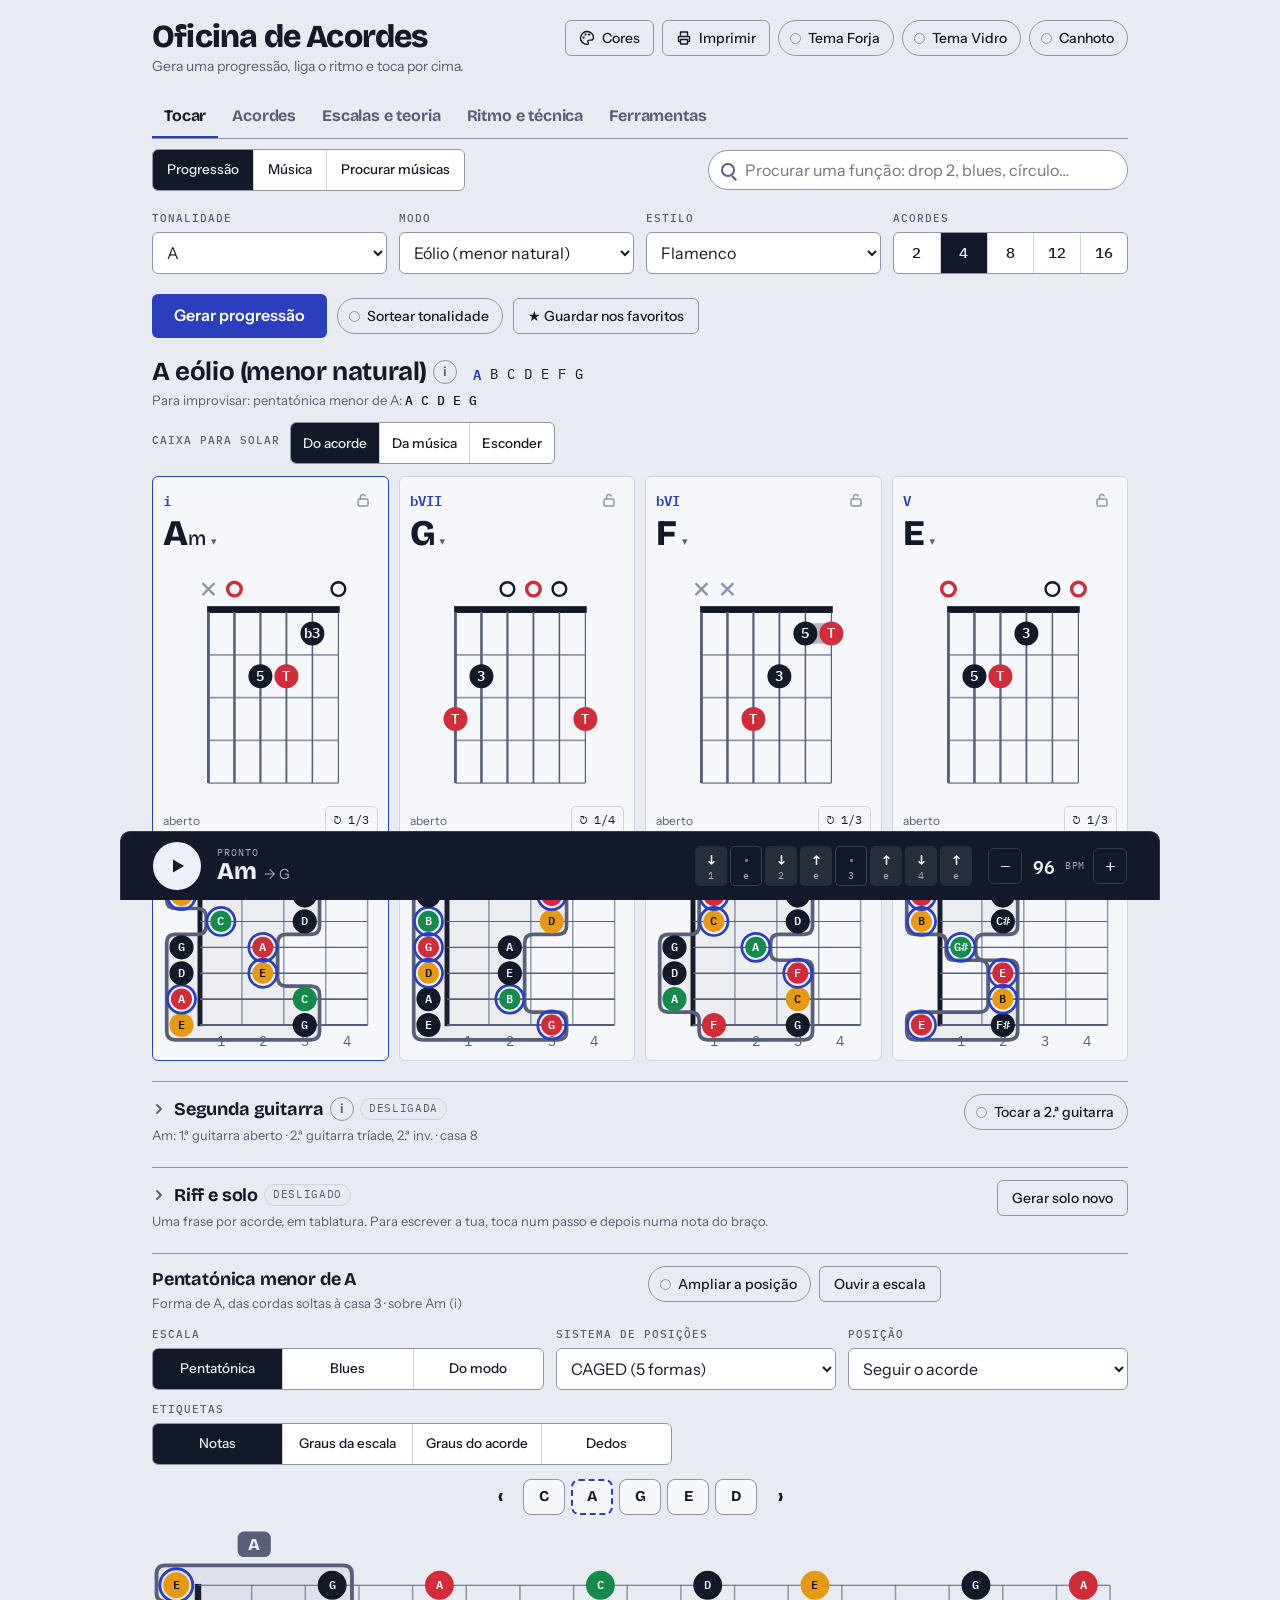
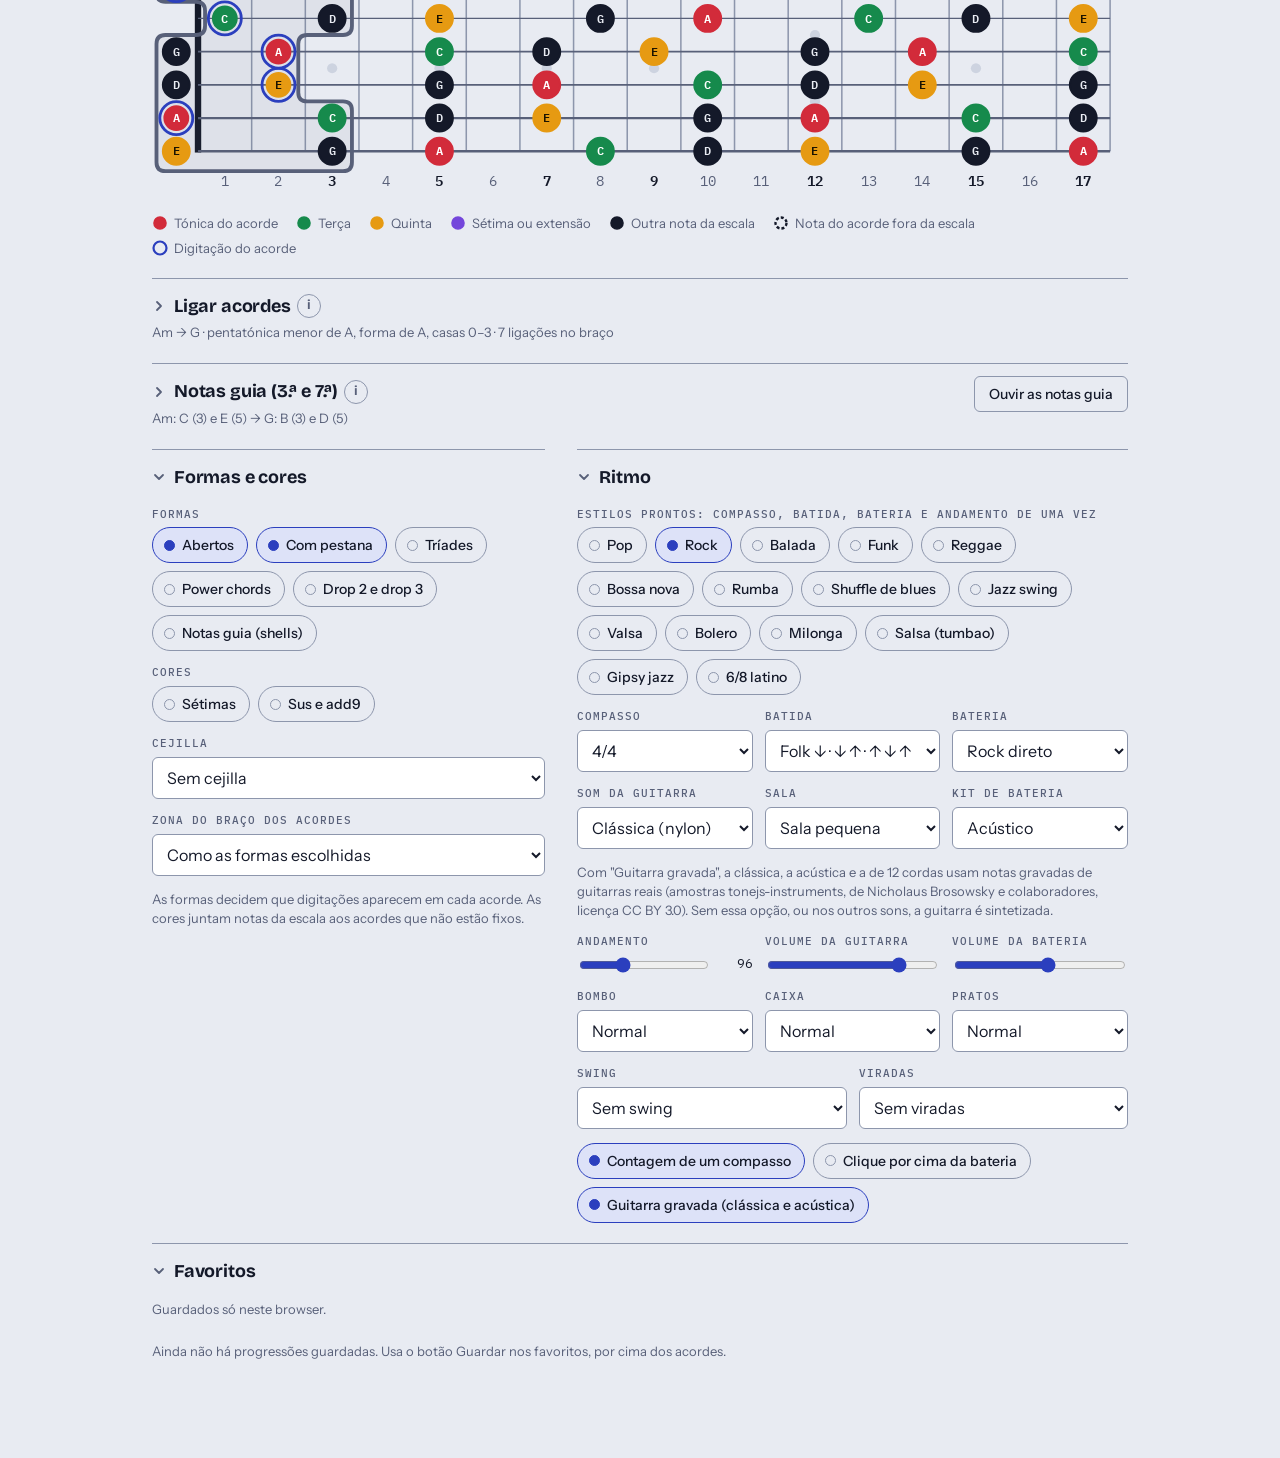
==== web/oficina.html @ 46e9a5d0 "Oficina de Acordes: projeto Android (WebView) com compilação no GitHub Actions Co-Authored-By: Claud" ====
<!doctype html><html><head><meta charset=utf8><meta name=viewport content="width=device-width,initial-scale=1,viewport-fit=cover"><style>:root{color-scheme:light;box-sizing:border-box;padding-top:env(safe-area-inset-top,0px);padding-bottom:env(safe-area-inset-bottom,0px)}html{scroll-padding-top:env(safe-area-inset-top,0px)}body{margin:0;padding:0;font:14px -apple-system,BlinkMacSystemFont,sans-serif;background:#fff;color:#000}img{max-width:100%}[hidden]:not([hidden=until-found i]){display:none!important}</style></head><body>
<title>Oficina de Acordes</title>
<link rel="stylesheet" href="https://fonts.googleapis.com/css2?family=Bricolage+Grotesque:opsz,wght@12..96,500;12..96,700;12..96,800&family=Instrument+Sans:wght@400;500;600&family=IBM+Plex+Mono:wght@400;500;600&family=Inter:wght@400;500;600;700;800&family=JetBrains+Mono:wght@400;500;700&display=swap">
<style>
[hidden]{display:none!important}
/* Layout: one working column. Settings row, the chord strip as centrepiece,
   two quiet panels for shapes and rhythm, and a transport bar pinned to the bottom edge. */
:root{
  --bg:#E8EBF2; --surface:#F6F7FB; --raise:#FFFFFF;
  --ink:#141929; --muted:#586079; --line:#CDD3E0; --line-strong:#8D96AC;
  --accent:#2B3FBE; --accent-ink:#FFFFFF; --accent-soft:#DDE2F8;
  --pulse:#C4273A; --pulse-soft:#F9E1E3; --pulse-ink:#FFFFFF;
  /* Notas por função no acorde (tónica, terça, quinta, sétima) e contornos das formas da escala. */
  --deg1:#D22B3A; --deg1-ink:#FFFFFF; --deg3:#168A4C; --deg3-ink:#FFFFFF; --deg5:#E69A12; --deg5-ink:#1B1300; --deg7:#7446DB; --deg7-ink:#FFFFFF;
  --z1:#7B2FF7; --z2:#0062FF; --z3:#00A36C; --z4:#FF6A00; --z5:#D4006E;
  --bar:#141929; --bar-ink:#EEF0F7; --bar-muted:#A3ABC2; --bar-line:#343B55;
  --bar-pulse:#F05567; --bar-pulse-ink:#14121A;
  --f-display:'Bricolage Grotesque','Avenir Next Condensed','Segoe UI',sans-serif;
  --f-body:'Instrument Sans','Segoe UI',system-ui,sans-serif;
  --f-mono:'IBM Plex Mono',ui-monospace,'SFMono-Regular',Menlo,monospace;
  --gutter:clamp(16px,4vw,32px);
}
@media (prefers-color-scheme: dark){
  :root:not([data-theme="light"]){
    --bg:#0E1220; --surface:#161B2B; --raise:#1D2336;
    --ink:#E8EBF5; --muted:#98A1B9; --line:#2A3147; --line-strong:#5A6481;
    --accent:#9AABFF; --accent-ink:#0E1220; --accent-soft:#232B4D;
    --pulse:#FF7080; --pulse-soft:#3A1D27; --pulse-ink:#1A0E12;
    --deg1:#FF6B78; --deg1-ink:#10131F; --deg3:#4FD08A; --deg3-ink:#10131F; --deg5:#FFB84D; --deg5-ink:#10131F; --deg7:#B79CFF; --deg7-ink:#10131F;
    --z1:#B48CFF; --z2:#6EA8FF; --z3:#3FD69A; --z4:#FF9A4D; --z5:#FF6FB5;
    --bar:#1D2336; --bar-ink:#EEF0F7; --bar-muted:#A3ABC2; --bar-line:#39415E;
    --bar-pulse:#F05567; --bar-pulse-ink:#14121A;
    color-scheme:dark;
  }
}
:root[data-theme="dark"]{
  --bg:#0E1220; --surface:#161B2B; --raise:#1D2336;
  --ink:#E8EBF5; --muted:#98A1B9; --line:#2A3147; --line-strong:#5A6481;
  --accent:#9AABFF; --accent-ink:#0E1220; --accent-soft:#232B4D;
  --pulse:#FF7080; --pulse-soft:#3A1D27; --pulse-ink:#1A0E12;
    --deg1:#FF6B78; --deg1-ink:#10131F; --deg3:#4FD08A; --deg3-ink:#10131F; --deg5:#FFB84D; --deg5-ink:#10131F; --deg7:#B79CFF; --deg7-ink:#10131F;
    --z1:#B48CFF; --z2:#6EA8FF; --z3:#3FD69A; --z4:#FF9A4D; --z5:#FF6FB5;
  --bar:#1D2336; --bar-ink:#EEF0F7; --bar-muted:#A3ABC2; --bar-line:#39415E;
  --bar-pulse:#F05567; --bar-pulse-ink:#14121A;
  color-scheme:dark;
}
*{box-sizing:border-box}
body{background:var(--bg);color:var(--ink);font-family:var(--f-body);font-size:15px;line-height:1.45}
button,select,input{font:inherit;color:inherit}
button{cursor:pointer}
:focus-visible{outline:2px solid var(--accent);outline-offset:2px}
h1,h2,h3,p{margin:0}

.app{max-width:1040px;margin-inline:auto;padding-inline:var(--gutter);padding-block:20px 0;display:flex;flex-direction:column;gap:20px}

.top{display:flex;justify-content:space-between;align-items:flex-start;gap:12px}
.top h1{font-family:var(--f-display);font-weight:800;font-size:clamp(24px,5vw,32px);letter-spacing:-0.025em;line-height:1.05;text-wrap:balance}
.tag{color:var(--muted);font-size:14px;margin-top:2px}

.lbl,.field label{display:block;font-family:var(--f-mono);font-size:11px;font-weight:500;letter-spacing:.09em;text-transform:uppercase;color:var(--muted);margin-bottom:5px}
.field{min-width:0}
.field select{width:100%;height:42px;padding:0 10px;font-size:16px;background:var(--raise);border:1px solid var(--line-strong);border-radius:6px}

.settings{display:grid;grid-template-columns:repeat(2,minmax(0,1fr));gap:12px}
@media (min-width:720px){.settings{grid-template-columns:repeat(4,minmax(0,1fr))}}

.seg{display:flex;height:42px;border:1px solid var(--line-strong);border-radius:6px;overflow:hidden;background:var(--raise)}
.seg button{flex:1;min-width:0;border:0;border-left:1px solid var(--line);background:transparent;font-family:var(--f-mono);font-weight:500;font-size:15px}
.seg button:first-child{border-left:0}
.seg button[aria-pressed="true"]{background:var(--ink);color:var(--bg)}
.seg button:disabled{opacity:.35;cursor:default}

.chip{display:inline-flex;align-items:center;gap:7px;height:36px;padding:0 13px 0 11px;border:1px solid var(--line-strong);border-radius:999px;background:transparent;font-size:14px;font-weight:500;white-space:nowrap}
.chip::before{content:"";width:9px;height:9px;border-radius:50%;border:1.5px solid var(--line-strong);flex:none}
.chip[aria-pressed="true"]{background:var(--accent-soft);border-color:var(--accent)}
.chip[aria-pressed="true"]::before{background:var(--accent);border-color:var(--accent)}
.chips{display:flex;flex-wrap:wrap;gap:8px}

.actions{display:flex;flex-wrap:wrap;gap:10px;align-items:center}
.primary{height:46px;padding:0 22px;border:0;border-radius:6px;background:var(--accent);color:var(--accent-ink);font-weight:600;font-size:16px}
.primary:active{transform:translateY(1px)}

.stage{display:flex;flex-direction:column;gap:12px}
.keyline{display:flex;flex-wrap:wrap;align-items:baseline;gap:4px 16px}
.keyline h2{font-family:var(--f-display);font-weight:700;font-size:clamp(20px,4vw,26px);letter-spacing:-0.015em;line-height:1.1}
.notes{font-family:var(--f-mono);font-size:14px;display:flex;gap:9px;flex-wrap:wrap}
.notes .ton{color:var(--accent);font-weight:600}
.pent{font-size:13px;color:var(--muted);flex-basis:100%}
.pent b{font-family:var(--f-mono);font-weight:500;color:var(--ink)}

.strip{display:grid;grid-template-columns:repeat(2,minmax(0,1fr));gap:10px}
@media (min-width:700px){
  .strip{grid-template-columns:repeat(4,minmax(0,1fr))}
  .strip[data-n="2"]{grid-template-columns:repeat(2,minmax(0,250px))}
}
.chord{background:var(--surface);border:1px solid var(--line);border-radius:6px;padding:9px 10px 8px;display:flex;flex-direction:column;gap:2px;min-width:0}
.chord.on{border-color:var(--pulse);background:var(--pulse-soft);box-shadow:0 0 0 1px var(--pulse)}
.chord .row{display:flex;justify-content:space-between;align-items:center;gap:6px;min-height:28px}
.rn{font-family:var(--f-mono);font-size:13px;color:var(--muted)}
.iconbtn{width:30px;height:28px;display:grid;place-items:center;border:0;border-radius:5px;background:transparent;color:var(--line-strong);padding:0}
.iconbtn svg{width:16px;height:16px}
.iconbtn[aria-pressed="true"]{color:var(--accent);background:var(--accent-soft)}
.namewrap{position:relative;align-self:flex-start;display:inline-flex;align-items:baseline;gap:5px;border-radius:5px;max-width:100%}
.namewrap:focus-within{outline:2px solid var(--accent);outline-offset:3px}
.name{font-family:var(--f-display);font-weight:800;font-size:clamp(28px,7vw,36px);line-height:1;letter-spacing:-0.03em}
.name .sfx{font-size:.56em;font-weight:500;letter-spacing:0;margin-left:1px}
.caret{font-size:11px;color:var(--muted)}
.namewrap select{position:absolute;inset:0;width:100%;height:100%;opacity:0;font-size:16px;cursor:pointer}
.dgbtn{border:0;background:transparent;padding:0;display:block;width:100%;max-width:170px;margin-inline:auto;border-radius:6px}
.dg{display:block;width:100%;height:auto}
.g2strip .chord{padding:7px 8px 6px}
.g2strip .g2name{font-family:var(--f-display);font-weight:800;font-size:22px;line-height:1;letter-spacing:-0.02em}
.g2strip .g2name small{font-size:.6em;font-weight:500;margin-left:1px}
.g2strip .chord.sel{border-color:var(--accent)}
.g2strip .dgbtn{max-width:130px}
.dg-fret{stroke:var(--line-strong);stroke-width:1}
.dg-str{stroke:var(--muted)}
.dg-nut{fill:var(--ink)}
.dg-bar{fill:var(--ink);opacity:.28}
.dg-dot{fill:var(--ink)}
.dg-dot.root{fill:var(--deg1)}
.dg-lab{fill:var(--surface);font-family:var(--f-mono);font-size:8px;font-weight:600;text-anchor:middle}
.dg-lab.root{fill:var(--deg1-ink)}
.dg-pos{fill:var(--muted);font-family:var(--f-mono);font-size:10px;text-anchor:middle}
.dg-open{fill:none;stroke:var(--ink);stroke-width:1.4}
.dg-open.root{stroke:var(--deg1);stroke-width:2}
.dg-mute{stroke:var(--line-strong);stroke-width:1.4;fill:none}
.vlabel{font-size:12px;color:var(--muted);min-width:0;line-height:1.25}
.cycle{flex:none;height:28px;padding:0 8px;border:1px solid var(--line);border-radius:5px;background:transparent;font-family:var(--f-mono);font-size:12px;font-variant-numeric:tabular-nums}
.cycle:disabled{opacity:.4;cursor:default}
.hint{font-size:13px;color:var(--muted);max-width:65ch}
.chord.sel{border-color:var(--accent)}
.chord.sel.on{border-color:var(--pulse)}

.board{border-top:1px solid var(--line-strong);padding-top:12px;display:flex;flex-direction:column;gap:14px;min-width:0}
.boardhead{display:flex;flex-wrap:wrap;justify-content:space-between;align-items:flex-start;gap:10px 16px}
.boardhead > div{min-width:0;flex:1 1 240px}
.board h3{font-family:var(--f-display);font-weight:700;font-size:18px;letter-spacing:-0.01em;text-wrap:balance}
.board .note{font-size:13px;color:var(--muted);margin-top:2px}
.ghost{height:38px;padding:0 14px;border:1px solid var(--line-strong);border-radius:6px;background:transparent;font-weight:500;font-size:14px;white-space:nowrap}
.boardctl{display:grid;grid-template-columns:repeat(2,minmax(0,1fr));gap:12px}
.boardctl .wide{grid-column:1 / -1}
.boardctl .full{grid-column:1 / -1}
.boardctl .full .seg{max-width:520px}
@media (min-width:720px){.boardctl{grid-template-columns:minmax(0,1.4fr) minmax(0,1fr) minmax(0,1fr)}.boardctl .wide{grid-column:auto}}
.seg.txt button{font-family:var(--f-body);font-size:13.5px;padding:0 4px;line-height:1.15}
.fb:not(.all) .fb-t{font-size:10px}
.fbwrap{overflow-x:auto;min-width:0}
.fb{display:block;width:100%;height:auto;max-width:640px}
.fb.all{min-width:640px;max-width:860px}
.fb-fret{stroke:var(--line-strong);stroke-width:1.2}
.fb-nut{fill:var(--ink)}
.fb-str{stroke:var(--muted)}
.fb-inlay{fill:var(--line)}
.fb-num{fill:var(--muted);font-family:var(--f-mono);font-size:11px;text-anchor:middle}
.fb-num.mk{fill:var(--ink);font-weight:600}
.fb-n{stroke-width:1.6}
.fb-sc{fill:var(--ink);stroke:var(--ink)}
.fb-root{fill:var(--deg1);stroke:var(--deg1)}
.fb-third{fill:var(--deg3);stroke:var(--deg3)}
.fb-fifth{fill:var(--deg5);stroke:var(--deg5)}
.fb-sev{fill:var(--deg7);stroke:var(--deg7)}
.fb-n.out{fill:var(--bg);stroke-width:2.4;stroke-dasharray:3 2}
.fb-ring{fill:none;stroke:var(--accent);stroke-width:2.2}
.fb-dim{fill:var(--line-strong)}
.fb-t{font-family:var(--f-mono);font-size:9px;font-weight:600;text-anchor:middle;fill:var(--bg)}
.fb-t.on-root{fill:var(--deg1-ink)}
.fb-t.on-third{fill:var(--deg3-ink)}
.fb-t.on-fifth{fill:var(--deg5-ink)}
.fb-t.on-sev{fill:var(--deg7-ink)}
.fb-t.on-out{fill:var(--ink)}
.fb.fit{min-width:0}
.fb.fit .fb-t{font-size:9.5px}
.fb-ring2{fill:none;stroke-width:3.6;stroke-linecap:butt}
.fb-cont{color:var(--z1);stroke:currentColor;stroke-width:3;stroke-linejoin:round;fill:color-mix(in srgb,currentColor 7%,transparent);pointer-events:none}
.fb-zl{color:var(--z1);cursor:pointer}
.fb-zl rect{fill:currentColor}
.fb-zl text{font-family:var(--f-display);font-size:13px;font-weight:800;text-anchor:middle;fill:var(--bg)}
.fb-cont.z2,.fb-zl.z2{color:var(--z2)}
.fb-cont.z3,.fb-zl.z3{color:var(--z3)}
.fb-cont.z4,.fb-zl.z4{color:var(--z4)}
.fb-cont.z5,.fb-zl.z5{color:var(--z5)}
.narrow{display:none}
@media (max-width:600px){.narrow{display:block}}
.fb g.now .fb-n{stroke:var(--pulse);stroke-width:4}
.fb g.now .fb-dim{fill:var(--pulse)}
#arp-neck g[data-k],#arp-tab .tab-col{cursor:pointer}
.legend{list-style:none;margin:0;padding:0;display:flex;flex-wrap:wrap;gap:6px 18px;font-size:13px;color:var(--muted)}
.legend li{display:flex;align-items:center;gap:6px}
.legend svg{width:16px;height:16px;flex:none}

.view{display:flex;flex-direction:column;gap:20px;min-width:0}
.view.train{padding-bottom:32px}
.tabs{max-width:440px}
.trainhead h2{font-family:var(--f-display);font-weight:700;font-size:clamp(20px,4vw,26px);letter-spacing:-0.015em;line-height:1.1;text-wrap:balance}
.trainhead .note{font-size:13px;color:var(--muted);margin-top:3px}
.ctl{display:grid;grid-template-columns:repeat(2,minmax(0,1fr));gap:12px}
@media (min-width:720px){.ctl{grid-template-columns:repeat(3,minmax(0,1fr))}}
.pick{height:36px;padding:0 13px;border:1px solid var(--line-strong);border-radius:6px;background:var(--raise);font-family:var(--f-display);font-weight:700;font-size:16px}
.tcards{display:grid;grid-template-columns:repeat(2,minmax(0,1fr));gap:10px}
@media (min-width:700px){.tcards{grid-template-columns:repeat(4,minmax(0,1fr))}}
.tname{font-weight:600;font-size:14px;line-height:1.2}
@media (min-width:700px){.tcards.five{grid-template-columns:repeat(5,minmax(0,1fr))}}
.frets{font-family:var(--f-mono);font-size:12px;color:var(--muted);letter-spacing:.04em}
.fb-link{fill:none;stroke:var(--line-strong);stroke-width:9;stroke-linejoin:round;stroke-linecap:round;opacity:.4}
.fb-link.on{stroke:var(--pulse);opacity:.6}

.tabs{max-width:none;overflow-x:auto;scrollbar-width:none;flex:none}
.seg.tabs button{flex:1 0 auto;padding:0 14px}
.panel.full{grid-column:1 / -1}
.status{font-size:13px;color:var(--muted)}
.favlist{list-style:none;margin:0;padding:0;display:flex;flex-direction:column}
.favlist li{display:flex;align-items:center;gap:8px;padding:9px 0;border-top:1px solid var(--line);min-width:0}
.favlist li:first-child{border-top:0}
.favmeta{flex:1;min-width:0}
.favname{font-family:var(--f-display);font-weight:700;font-size:16px;overflow-wrap:anywhere}
.favsub{font-size:12px;color:var(--muted);font-family:var(--f-mono)}
#song-text{width:100%;min-height:150px;font-family:var(--f-mono);font-size:15px;line-height:1.5;padding:10px 12px;border:1px solid var(--line-strong);border-radius:6px;background:var(--surface);color:var(--ink);resize:vertical}
.songmsg{font-size:13px;color:var(--pulse)}
.songmsg.ok{color:var(--muted)}
.ssec{display:grid;gap:6px}
.ssec h4{margin:10px 0 0;font-family:var(--f-mono);font-size:12px;font-weight:600;letter-spacing:.08em;text-transform:uppercase;color:var(--muted)}
.sline{display:flex;align-items:center;gap:8px}
.sbars{flex:1;display:grid;grid-template-columns:repeat(2,minmax(0,1fr));border-right:3px double var(--ink);min-width:0}
@media (min-width:700px){.sbars{grid-template-columns:repeat(4,minmax(0,1fr))}}
.sbar{display:flex;border-left:2px solid var(--ink);padding:6px 4px;min-height:50px;align-items:center;min-width:0;cursor:pointer}
.sbeat{flex:1 1 0;min-width:0;text-align:center;font-family:var(--f-mono);font-size:17px;color:var(--muted);border-radius:5px;padding:6px 0;overflow:hidden;text-overflow:clip;white-space:nowrap}
.sbeat.ch{font-family:var(--f-display);font-weight:800;font-size:18px;color:var(--ink);letter-spacing:-0.02em}
.sbeat.cur{color:var(--accent)}
.sbeat.now{background:var(--pulse-soft);box-shadow:inset 0 0 0 2px var(--pulse);color:var(--ink)}
.srep{font-family:var(--f-mono);font-size:14px;font-weight:600;color:var(--accent);flex:none}
.songlist li .favname{font-size:15px}
.ghost.sm{height:32px;padding:0 10px;font-size:13px;flex:none}
.ghost.warn{border-color:var(--pulse);color:var(--pulse)}
.bigbpm{display:flex;align-items:center;gap:12px;flex-wrap:wrap}
.bigbpm output{font-family:var(--f-display);font-weight:800;font-size:clamp(56px,16vw,88px);line-height:.9;letter-spacing:-0.04em;font-variant-numeric:tabular-nums;min-width:2.4ch;text-align:center}
.bigbpm small{font-family:var(--f-mono);font-size:12px;color:var(--muted);letter-spacing:.08em}
.stepbtn{width:44px;height:44px;border:1px solid var(--line-strong);border-radius:6px;background:var(--raise);font-family:var(--f-mono);font-size:20px;padding:0}
.beats{display:flex;gap:8px;flex-wrap:wrap}
.beat{width:54px;height:64px;border:1px solid var(--line-strong);border-radius:6px;background:var(--surface);display:flex;flex-direction:column;align-items:center;justify-content:center;gap:4px;font-family:var(--f-mono);font-size:17px;font-weight:600;padding:0}
.beat i{font-style:normal;font-size:10px;font-weight:400;color:var(--muted)}
.beat[data-l="2"]{background:var(--accent-soft);border-color:var(--accent)}
.beat[data-l="0"]{border-style:dashed;color:var(--muted)}
.beat.on{background:var(--pulse);border-color:var(--pulse);color:var(--pulse-ink)}
.beat.on i{color:var(--pulse-ink)}
.num{width:100%;height:42px;padding:0 10px;font-size:16px;background:var(--raise);border:1px solid var(--line-strong);border-radius:6px;font-family:var(--f-mono)}
.strings{display:grid;grid-template-columns:repeat(3,minmax(0,1fr));gap:10px}
@media (min-width:700px){.strings{grid-template-columns:repeat(6,minmax(0,1fr))}}
.string{height:96px;border:1px solid var(--line-strong);border-radius:6px;background:var(--surface);display:flex;flex-direction:column;align-items:center;justify-content:center;gap:3px;padding:0}
.string b{font-family:var(--f-display);font-weight:800;font-size:30px;line-height:1}
.string span{font-family:var(--f-mono);font-size:11px;color:var(--muted)}
.string[aria-pressed="true"]{background:var(--pulse-soft);border-color:var(--pulse);box-shadow:0 0 0 1px var(--pulse)}
.stats{display:grid;grid-template-columns:repeat(2,minmax(0,1fr));gap:18px 24px}
@media (min-width:700px){.stats{grid-template-columns:repeat(4,minmax(0,1fr))}}
.stat b{display:block;font-family:var(--f-display);font-weight:800;font-size:32px;line-height:1.05;letter-spacing:-0.02em;font-variant-numeric:tabular-nums}
.stat span{font-size:13px;color:var(--muted)}
.days{width:100%;max-width:440px;border-collapse:collapse}
.days td{padding:8px 0;border-top:1px solid var(--line);font-size:14px}
.days td:last-child{text-align:right;font-family:var(--f-mono);font-variant-numeric:tabular-nums}

.leadbars{display:grid;gap:8px}
.tabbar{background:var(--surface);border:1px solid var(--line);border-radius:6px;padding:4px 4px 0;min-width:0}
.tabbar.cur{border-color:var(--accent)}
.tab{display:block;width:100%;height:auto}
.tab text,.tab line,.tab .tab-bg{pointer-events:none}
.tab-col{fill:transparent;cursor:pointer}
.tab-col.sel{fill:var(--accent-soft)}
.tab-col.now{fill:var(--pulse-soft)}
.tab-ln{stroke:var(--line-strong);stroke-width:1}
.tab-end{stroke:var(--ink);stroke-width:1.6}
.tab-bg{fill:var(--surface)}
.tab-col.sel ~ .tab-bg{fill:var(--surface)}
.tab-n{font-family:var(--f-mono);font-size:11px;font-weight:600;fill:var(--ink);text-anchor:middle}
.tab-t{font-family:var(--f-mono);font-size:9.5px;font-weight:700;fill:var(--accent);text-anchor:middle}
.shapenav{display:flex;gap:6px;justify-content:center;flex-wrap:wrap;align-items:center}
.snb{min-width:42px;height:36px;padding:0 8px;border:1px solid var(--line-strong);border-radius:8px;background:var(--surface);color:var(--ink);font-family:var(--f-display);font-weight:700;font-size:15px}
.snb[aria-pressed="true"]{background:var(--ink);color:var(--bg);border-color:var(--ink)}
.snb.auto{border:2px dashed var(--accent)}
.snb.arr{border-color:transparent;background:transparent;font-size:22px;min-width:34px}
.riffbox{display:grid;gap:10px;border-top:1px solid var(--line);padding-top:12px}
#song-rtab{max-width:520px}
.mini{margin-top:6px;border-top:1px dashed var(--line);padding-top:6px;display:grid;gap:2px}
.mini .minilab{font-size:12px;color:var(--muted);line-height:1.3}
.mini .minilab b{color:var(--ink);font-weight:600}
.mini svg{display:block;width:100%;height:auto}
.minisw{display:flex;align-items:center;gap:10px;flex-wrap:wrap}
.lk-arr{stroke:var(--accent);stroke-width:2.4;fill:none;stroke-linecap:round}
.lk-arr.bend{stroke-dasharray:4 3}
.lklist{list-style:none;margin:0;padding:0;display:grid;gap:4px;font-size:14px}
.lklist b{font-family:var(--f-display)}
.lklist i{font-style:normal;color:var(--muted)}
a.ghost{display:inline-flex;align-items:center;text-decoration:none;color:var(--ink)}
#fd-q{width:100%;height:42px;font-size:16px;padding:0 12px;border:1px solid var(--line-strong);border-radius:6px;background:var(--surface);color:var(--ink)}
#fd-paste{width:100%;min-height:140px;font-family:var(--f-mono);font-size:14px;padding:10px 12px;border:1px solid var(--line-strong);border-radius:6px;background:var(--surface);color:var(--ink);resize:vertical}
#fd-pname,#fd-filter{height:38px;padding:0 10px;border:1px solid var(--line-strong);border-radius:6px;background:var(--surface);color:var(--ink);font-size:15px}
.fdcard{border:1px solid var(--line-strong);border-radius:8px;padding:12px;display:grid;gap:8px;background:var(--surface)}
.fdcard h4{margin:0;font-family:var(--f-display);font-size:20px}
.fdmeta{display:flex;flex-wrap:wrap;gap:6px 14px;font-size:13px;color:var(--muted)}
.fdmeta b{color:var(--ink)}
.fdsheet{font-family:var(--f-mono);font-size:13px;white-space:pre-wrap;margin:0;line-height:1.5;overflow-wrap:anywhere}
.pat{display:flex;gap:4px;flex-wrap:wrap}
.pat span,.pat button{min-width:30px;height:36px;border-radius:5px;border:1px solid var(--line-strong);background:var(--surface);color:var(--ink);display:inline-flex;align-items:center;justify-content:center;font-weight:700;font-size:16px;padding:0 4px}
.pat .rest{color:var(--muted);font-weight:400}
.lib{list-style:none;margin:0;padding:0;display:grid;grid-template-columns:repeat(auto-fill,minmax(min(100%,260px),1fr));gap:8px}
.lib button{width:100%;text-align:left;border:1px solid var(--line);border-radius:7px;background:var(--surface);color:var(--ink);padding:9px 11px;display:grid;gap:2px}
.lib b{font-family:var(--f-display);font-size:16px}
.lib small{color:var(--muted);font-size:12px}
.lib .libh{grid-column:1 / -1;margin-top:8px;font-family:var(--f-mono);font-size:12px;font-weight:600;letter-spacing:.08em;text-transform:uppercase;color:var(--muted)}
.lib .libh i{display:block;text-transform:none;letter-spacing:0;font-family:var(--f-body,inherit);font-style:normal;font-weight:400;margin-top:2px}
.riffbox h4{margin:0;font-family:var(--f-display);font-size:17px}
.top{position:relative}
.topbtns{display:flex;gap:8px;flex-wrap:wrap;justify-content:flex-end}
.palmenu{position:absolute;right:0;top:52px;z-index:40;background:var(--surface);border:1px solid var(--line-strong);border-radius:10px;padding:6px;display:grid;gap:2px;min-width:250px;box-shadow:0 10px 30px rgba(0,0,0,.18)}
.palmenu button{display:flex;align-items:center;gap:10px;border:0;background:transparent;color:var(--ink);text-align:left;padding:8px 10px;border-radius:7px;font-size:14px}
.palmenu button[aria-checked="true"]{background:var(--accent-soft);font-weight:600}
.palmenu i{display:inline-flex;gap:3px}
.palmenu i b{width:14px;height:14px;border-radius:50%;display:block}
:root[data-palette="raiz"][data-palette]{--z1:#1F77B4;--z2:#2CA02C;--z3:#9467BD;--z4:#FF7F0E;--z5:#8C564B;--deg3:var(--ink);--deg3-ink:var(--bg);--deg5:var(--ink);--deg5-ink:var(--bg);--deg7:var(--ink);--deg7-ink:var(--bg)}
:root[data-palette="contraste"][data-palette]{--z1:#8F00FF;--z2:#00B5E2;--z3:#FF5A00;--z4:#008F39;--z5:#E6007E;--deg1:#E3001B;--deg1-ink:#FFFFFF;--deg3:#0050E6;--deg3-ink:#FFFFFF;--deg5:#FFC400;--deg5-ink:#000000;--deg7:#00A651;--deg7-ink:#FFFFFF}
:root[data-palette="daltonico"][data-palette]{--z1:#56B4E9;--z2:#009E73;--z3:#B8A600;--z4:#4B0092;--z5:#7F7F7F;--deg1:#D55E00;--deg1-ink:#FFFFFF;--deg3:#0072B2;--deg3-ink:#FFFFFF;--deg5:#E69F00;--deg5-ink:#000000;--deg7:#CC79A7;--deg7-ink:#000000}
:root[data-palette="suave"][data-palette]{--z1:#9B7FE6;--z2:#6FA8DC;--z3:#6CC4A1;--z4:#F4A261;--z5:#E07AA6;--deg1:#E8838C;--deg1-ink:#2A0B10;--deg3:#7FC8A0;--deg3-ink:#0B2A19;--deg5:#F2C97A;--deg5-ink:#2A1D00;--deg7:#B7A3EC;--deg7-ink:#1B1033}
.tab-ch{font-family:var(--f-display);font-size:14px;font-weight:700;fill:var(--ink)}
.tab-c{font-family:var(--f-mono);font-size:8px;fill:var(--muted);text-anchor:middle}
.ghost:disabled{opacity:.4;cursor:default}
#board g[data-k]{cursor:pointer}

.cell.acc{box-shadow:inset 0 3px 0 var(--bar-pulse)}
.cell.acc span{color:var(--bar-ink);font-weight:600}
.cell.on.acc span{color:var(--bar-pulse-ink)}
.palos{display:grid;gap:10px}
@media (min-width:700px){.palos{grid-template-columns:repeat(2,minmax(0,1fr))}}
.palo{background:var(--surface);border:1px solid var(--line);border-radius:6px;padding:12px;display:flex;flex-direction:column;gap:8px;min-width:0}
.palo h4{margin:0;font-family:var(--f-display);font-weight:800;font-size:22px;letter-spacing:-0.02em;line-height:1.05}
.palo .where{font-family:var(--f-mono);font-size:12px;color:var(--muted)}
.palo p{font-size:13px;color:var(--muted)}
.palo .ghost{align-self:flex-start;margin-top:2px}
.cmp{display:flex;flex-wrap:wrap;gap:3px 7px;font-family:var(--f-mono);font-size:14px;font-variant-numeric:tabular-nums}
.cmp i{font-style:normal;color:var(--muted)}
.cmp b{color:var(--pulse);font-weight:600}
.tecname{font-family:var(--f-display);font-weight:700;font-size:17px}
.tectext{font-size:13px;color:var(--muted);max-width:60ch}

.panels{display:grid;gap:20px 32px}
@media (min-width:760px){.panels{grid-template-columns:minmax(0,5fr) minmax(0,7fr)}}
.panel{border-top:1px solid var(--line-strong);padding-top:12px;display:flex;flex-direction:column;gap:14px;min-width:0}
.panel h3{font-family:var(--f-display);font-weight:700;font-size:18px;letter-spacing:-0.01em}
.panel .note{font-size:13px;color:var(--muted)}
.grid3{display:grid;grid-template-columns:repeat(auto-fit,minmax(140px,1fr));gap:12px}
.slider{display:flex;align-items:center;gap:10px}
.slider input{flex:1;min-width:0;accent-color:var(--accent)}
.slider output{font-family:var(--f-mono);font-size:13px;font-variant-numeric:tabular-nums;min-width:4ch;text-align:right}

.transport{position:sticky;bottom:0;z-index:5;margin-inline:calc(var(--gutter) * -1);padding:10px var(--gutter) calc(10px + env(safe-area-inset-bottom,0px));background:var(--bar);color:var(--bar-ink);border-top:1px solid var(--bar-line);display:flex;flex-wrap:wrap;align-items:center;gap:10px 16px}
@media (min-width:1104px){.transport{border-radius:10px 10px 0 0;border:1px solid var(--bar-line);border-bottom:0}}
.playbtn{width:48px;height:48px;flex:none;border:0;border-radius:50%;background:var(--bar-ink);color:var(--bar);display:grid;place-items:center;padding:0}
.playbtn svg{width:20px;height:20px}
.playbtn[aria-pressed="true"]{background:var(--bar-pulse);color:var(--bar-pulse-ink)}
.playbtn:focus-visible,.bpm button:focus-visible{outline-color:var(--bar-ink)}
.now{flex:1 1 90px;min-width:0;display:flex;flex-direction:column;line-height:1.15}
.nowlbl{font-family:var(--f-mono);font-size:10px;letter-spacing:.09em;text-transform:uppercase;color:var(--bar-muted)}
.nowch{display:flex;align-items:baseline;gap:8px;white-space:nowrap;overflow:hidden}
.nowch b{font-family:var(--f-display);font-weight:800;font-size:24px;letter-spacing:-0.02em}
.nowch i{font-style:normal;font-size:14px;color:var(--bar-muted)}
.pattern{display:flex;gap:3px;order:3;flex:1 1 100%}
@media (min-width:640px){.pattern{order:0;flex:0 1 auto}}
.cell{flex:1 1 0;min-width:0;max-width:44px;height:40px;border-radius:5px;background:color-mix(in srgb,var(--bar-ink) 9%,transparent);display:flex;flex-direction:column;align-items:center;justify-content:center;font-family:var(--f-mono);line-height:1}
@media (min-width:640px){.cell{width:32px;flex:none}}
.cell b{font-size:15px;font-weight:600;height:16px}
.cell span{font-size:10px;color:var(--bar-muted);margin-top:3px}
.cell.rest b{opacity:.3}
#strum-edit{display:grid;gap:10px;padding:12px;border:1px solid var(--line);border-radius:8px}
.se-row{display:grid;gap:4px}
.se-step{height:52px;border:1px solid var(--line-strong);border-radius:6px;background:var(--surface);color:var(--ink);display:flex;flex-direction:column;align-items:center;justify-content:center;cursor:pointer;padding:0;min-width:0}
.se-step b{font-size:17px;font-weight:700;line-height:1}
.se-step span{font-family:var(--f-mono);font-size:10px;color:var(--muted);margin-top:4px}
.se-step.rest b{opacity:.3}
.se-step.on{border-color:var(--accent);box-shadow:inset 0 0 0 2px var(--accent)}
.se-acc{height:26px;border:1px dashed var(--line-strong);border-radius:5px;background:transparent;color:var(--muted);font-size:11px;cursor:pointer;padding:0;min-width:0}
.se-acc[aria-pressed="true"]{border-style:solid;border-color:var(--accent);background:var(--accent);color:#fff;font-weight:700}
#se-tools .chip[aria-pressed="true"]{border-color:var(--accent);background:var(--accent-soft)}
.cell.on{background:var(--bar-pulse);color:var(--bar-pulse-ink)}
.cell.on span{color:var(--bar-pulse-ink)}
.bpm{display:flex;align-items:center;gap:4px;flex:none}
.bpm button{width:34px;height:36px;border:1px solid var(--bar-line);border-radius:6px;background:transparent;color:var(--bar-ink);font-family:var(--f-mono);font-size:18px;padding:0}
.bpm output{font-family:var(--f-mono);font-weight:600;font-size:18px;font-variant-numeric:tabular-nums;min-width:3.2ch;text-align:center}
.bpm small{font-family:var(--f-mono);font-size:10px;color:var(--bar-muted);letter-spacing:.06em;margin-right:4px}
@media (prefers-reduced-motion:no-preference){.chord{transition:background-color .08s,border-color .08s}}
/* ---- Menus agrupados e procura ---- */
.navwrap{display:flex;flex-direction:column;gap:10px;min-width:0}
.navg{display:flex;gap:2px;overflow-x:auto;scrollbar-width:none;border-bottom:1px solid var(--line-strong)}
.navg::-webkit-scrollbar{display:none}
.navg button{flex:none;border:0;background:transparent;padding:8px 12px 9px;font-family:var(--f-display);font-weight:700;font-size:16px;letter-spacing:-.01em;color:var(--muted);border-bottom:3px solid transparent;margin-bottom:-1px;white-space:nowrap}
.navg button[aria-pressed="true"]{color:var(--ink);border-bottom-color:var(--accent)}
.navg button:hover{color:var(--ink)}
.navsub{display:flex;flex-wrap:wrap;gap:10px 16px;align-items:center;justify-content:space-between}
.navsub .tabs{flex:0 1 auto;min-width:0}
.finder{position:relative;flex:1 1 260px;max-width:420px}
#finder-q{width:100%;height:40px;padding:0 12px 0 36px;border:1px solid var(--line-strong);border-radius:999px;background:var(--raise);color:var(--ink);font-size:16px}
.finder::before{content:"";position:absolute;left:13px;top:13px;width:10px;height:10px;border:2px solid var(--muted);border-radius:50%;pointer-events:none}
.finder::after{content:"";position:absolute;left:24px;top:25px;width:6px;height:2px;background:var(--muted);transform:rotate(45deg);transform-origin:left;pointer-events:none}
.finder-res{position:absolute;left:0;right:0;top:46px;z-index:45;list-style:none;margin:0;padding:6px;background:var(--surface);border:1px solid var(--line-strong);border-radius:10px;box-shadow:0 10px 30px rgba(0,0,0,.18);display:grid;gap:2px;max-height:60vh;overflow:auto}
.finder-res button{width:100%;display:flex;justify-content:space-between;gap:12px;align-items:baseline;border:0;background:transparent;color:var(--ink);text-align:left;padding:8px 10px;border-radius:7px;font-size:14px}
.finder-res button:hover,.finder-res button:focus-visible,.finder-res button.first{background:var(--accent-soft)}
.finder-res small{color:var(--muted);font-size:12px;white-space:nowrap}
.finder-res .none{padding:8px 10px;color:var(--muted);font-size:14px}
.sr{position:absolute;width:1px;height:1px;overflow:hidden;clip:rect(0 0 0 0);white-space:nowrap}
.flash{animation:flash 1.8s ease-out}
@keyframes flash{0%,35%{box-shadow:0 0 0 3px var(--accent);border-radius:6px}100%{box-shadow:0 0 0 0 transparent}}
/* ---- Círculo de quintas ---- */
.cofwrap{display:grid;gap:18px;align-items:start}
@media (min-width:780px){.cofwrap{grid-template-columns:minmax(0,1.2fr) minmax(0,1fr)}}
.cofsvg svg{display:block;width:100%;max-width:470px;height:auto;margin-inline:auto;touch-action:manipulation}
.cofside{display:flex;flex-direction:column;gap:14px;min-width:0}
.cofinfo{display:grid;gap:8px;font-size:14px;color:var(--muted);max-width:60ch}
.cofinfo b{color:var(--ink)}
.cof-w{stroke:var(--bg);stroke-width:2;cursor:pointer;transition:fill .15s}
.cof-w.r0{fill:var(--raise)}
.cof-w.r1{fill:color-mix(in srgb,var(--raise) 72%,var(--line))}
.cof-w.r2{fill:color-mix(in srgb,var(--raise) 45%,var(--line))}
.cof-w.in{fill:var(--accent-soft)}
.cof-w.tonic{fill:var(--accent)}
.cof-w:hover{fill:color-mix(in srgb,var(--accent) 22%,var(--raise))}
.cof-w.tonic:hover{fill:var(--accent)}
.cof-w.sec{stroke:var(--pulse);stroke-width:2.5;stroke-dasharray:5 3}
.cof-t{font-family:var(--f-display);font-weight:800;text-anchor:middle;fill:var(--ink);pointer-events:none;letter-spacing:-.02em}
.cof-t.tonic{fill:var(--accent-ink)}
.cof-t.dg{font-family:var(--f-mono);font-weight:600;font-size:10px;fill:var(--accent);letter-spacing:0}
.cof-t.dg.tonic{fill:var(--accent-ink)}
.cof-t.sect{fill:var(--pulse);font-size:9px}
.cof-t.sig{font-family:var(--f-mono);font-size:10px;font-weight:500;fill:var(--muted);letter-spacing:0}
.cof-rot{transform-origin:210px 210px;transform:rotate(var(--rot,0deg));transition:transform .6s cubic-bezier(.3,.7,.3,1)}
.cof-rot .cof-t{transform-box:fill-box;transform-origin:center;transform:rotate(calc(var(--rot,0deg) * -1));transition:transform .6s cubic-bezier(.3,.7,.3,1)}
.cof-c{fill:var(--surface);stroke:var(--line-strong)}
.cof-ck{font-family:var(--f-display);font-weight:800;font-size:30px;text-anchor:middle;fill:var(--ink);letter-spacing:-.03em}
.cof-cs{font-family:var(--f-mono);font-size:10.5px;text-anchor:middle;fill:var(--muted)}
@media (prefers-reduced-motion:reduce){.cof-rot,.cof-rot .cof-t{transition:none}}
.tcards.seven{grid-template-columns:repeat(auto-fill,minmax(min(100%,120px),1fr))}
.tcards.seven .g2name{font-family:var(--f-display);font-weight:800;font-size:22px;line-height:1;letter-spacing:-.02em}
.progs{display:grid;gap:10px}
@media (min-width:700px){.progs{grid-template-columns:repeat(2,minmax(0,1fr))}}
.progcard{background:var(--surface);border:1px solid var(--line);border-radius:6px;padding:12px;display:grid;gap:8px;min-width:0;align-content:start}
.progcard h4{margin:0;font-family:var(--f-display);font-weight:800;font-size:18px;letter-spacing:-.01em}
.progcard .rom{font-family:var(--f-mono);font-size:13px;color:var(--muted);overflow-wrap:anywhere}
.progcard .chs{display:flex;flex-wrap:wrap;gap:6px}
.progcard .chs span{font-family:var(--f-display);font-weight:700;font-size:16px;padding:3px 9px;border-radius:5px;background:var(--raise);border:1px solid var(--line)}
.progcard .note{font-size:13px;color:var(--muted)}
.progcard .actions{gap:8px}
/* ---- Notas no braço ---- */
.nbq{display:flex;flex-wrap:wrap;align-items:baseline;gap:6px 16px;min-height:40px}
.nbq b{font-family:var(--f-display);font-weight:800;font-size:clamp(21px,5vw,28px);letter-spacing:-.02em}
.nbfb{font-size:14px;color:var(--muted)}
.nbfb.ok{color:var(--deg3)}
.nbfb.bad{color:var(--pulse)}
.nbnames{display:grid;grid-template-columns:repeat(auto-fill,minmax(70px,1fr));gap:6px;max-width:680px}
.nbnames button{height:44px;border:1px solid var(--line-strong);border-radius:6px;background:var(--raise);font-family:var(--f-display);font-weight:700;font-size:15px}
#nb-neck g.nbt,#gt-neck g[data-k],#tec-neck g[data-k]{cursor:pointer}
/* ---- Objetivos ---- */
.goalbar{height:12px;border-radius:999px;background:var(--line);max-width:560px;position:relative}
.goalbar i{display:block;height:100%;width:0;background:var(--accent);border-radius:999px;transition:width .4s}
.goalbar b{position:absolute;top:-4px;bottom:-4px;width:2px;background:var(--ink);border-radius:1px}
#goal-note{width:100%;max-width:640px;font:inherit;font-size:16px;padding:10px 12px;border:1px solid var(--line-strong);border-radius:6px;background:var(--surface);color:var(--ink);resize:vertical}
.days.recs{max-width:640px}
.days.recs small{display:block;font-size:12px;color:var(--muted);font-family:var(--f-mono)}
.days.recs td:last-child{white-space:nowrap;vertical-align:top}
/* ---- Listas ---- */
.lklist li{line-height:1.45}
.lklist li.cur b{color:var(--accent)}
#gt-list li:not(.cur){color:var(--muted)}
#gt-list li:not(.cur) b{color:var(--ink)}
.scfit li{display:flex;flex-wrap:wrap;align-items:center;gap:6px 12px;padding:8px 0;border-top:1px solid var(--line)}
.scfit li:first-child{border-top:0}
.scfit li > span{flex:1 1 280px;min-width:0}
.scfit i{font-style:normal;color:var(--muted)}
#tec-letters span{font-family:var(--f-mono)}
.cof-t tspan.tonic{fill:var(--accent-ink)}
.cof-t tspan.dg{font-family:var(--f-mono);font-weight:600;fill:var(--accent)}
.cof-t tspan.dg.tonic{fill:var(--accent-ink)}
.cof-t tspan.sect{fill:var(--pulse)}
.cof-t tspan.sig{font-family:var(--f-mono);font-weight:500;fill:var(--muted)}
/* ---- Imprimir ---- */
body.noscroll{overflow:hidden}
.pmodal{position:fixed;inset:0;z-index:60;background:rgba(10,14,28,.55);display:flex;justify-content:center;align-items:flex-start;overflow:auto;padding:max(16px,env(safe-area-inset-top,0px)) max(12px,env(safe-area-inset-right,0px)) max(16px,env(safe-area-inset-bottom,0px)) max(12px,env(safe-area-inset-left,0px))}
.pbox{background:var(--bg);color:var(--ink);border:1px solid var(--line-strong);border-radius:12px;width:min(980px,100%);padding:18px;display:flex;flex-direction:column;gap:16px;box-shadow:0 20px 60px rgba(0,0,0,.3);min-width:0}
.phd{display:flex;justify-content:space-between;align-items:flex-start;gap:12px}
.phd h2{font-family:var(--f-display);font-weight:800;font-size:24px;letter-spacing:-.02em;margin:0}
.phd .note{font-size:13px;color:var(--muted);max-width:62ch;margin-top:4px}
.pgrid{display:grid;gap:18px}
@media (min-width:760px){.pgrid{grid-template-columns:minmax(0,1fr) minmax(0,1fr)}}
.pcol{display:flex;flex-direction:column;gap:12px;min-width:0}
.pitems{display:grid;gap:10px}
.pitems fieldset{border:1px solid var(--line);border-radius:8px;padding:8px 10px 6px;margin:0;display:grid;gap:2px}
.pitems legend{font-family:var(--f-mono);font-size:11px;letter-spacing:.09em;text-transform:uppercase;color:var(--muted);padding:0 4px}
.pchk{display:flex;align-items:center;gap:8px;font-size:14px;padding:4px 0;cursor:pointer}
.pchk input{width:18px;height:18px;accent-color:var(--accent);flex:none}
.pfields{display:grid;grid-template-columns:repeat(auto-fill,minmax(min(100%,190px),1fr));gap:10px}
.pprev{border-top:1px solid var(--line-strong);padding-top:14px;overflow-x:auto}
.ppage{background:#fff;padding:24px;box-shadow:0 2px 12px rgba(0,0,0,.18);margin-inline:auto}
.pdfhost{position:fixed;left:-30000px;top:0}
/* ---- O documento impresso (sempre claro) ---- */
.pdoc{--bg:#FFFFFF;--surface:#F6F7FB;--raise:#FFFFFF;--ink:#141929;--muted:#4A5169;--line:#CDD3E0;--line-strong:#8D96AC;--accent:#2B3FBE;--accent-ink:#FFFFFF;--accent-soft:#DDE2F8;--pulse:#C4273A;--pulse-soft:#F9E1E3;
  color-scheme:light;background:#fff;color:var(--ink);font-family:var(--f-body);font-size:13px;line-height:1.4;display:flex;flex-direction:column;gap:14px;text-align:left}
:root:not([data-palette]) .pdoc{--deg1:#D22B3A;--deg1-ink:#FFFFFF;--deg3:#168A4C;--deg3-ink:#FFFFFF;--deg5:#E69A12;--deg5-ink:#1B1300;--deg7:#7446DB;--deg7-ink:#FFFFFF;--z1:#7B2FF7;--z2:#0062FF;--z3:#00A36C;--z4:#FF6A00;--z5:#D4006E}
.pdoc.col-grey{--deg1:#111;--deg1-ink:#fff;--deg3:#4d4d4d;--deg3-ink:#fff;--deg5:#8a8a8a;--deg5-ink:#000;--deg7:#bdbdbd;--deg7-ink:#000;--z1:#222;--z2:#555;--z3:#777;--z4:#999;--z5:#444;--accent:#333;--accent-soft:#e6e6e6;--pulse:#000;--pulse-soft:#eee}
.pdoc.col-ink .fb-n,.pdoc.col-ink .dg-dot{fill:#fff!important;stroke-width:2!important}
.pdoc.col-ink .dg-dot{stroke:var(--ink)}
.pdoc.col-ink .dg-dot.root{stroke:var(--deg1)}
.pdoc.col-ink .fb-t,.pdoc.col-ink .dg-lab{fill:var(--ink)!important}
.pdoc.col-ink .fb-cont,.pdoc.col-ink .cof-w{fill:#fff!important}
.pdoc.col-ink .cof-w{stroke:var(--line-strong)}
.pdoc.col-ink .cof-w.tonic{stroke:var(--ink);stroke-width:3}
.pdoc.col-ink .cof-t,.pdoc.col-ink .cof-t tspan{fill:var(--ink)!important}
.pdoc.col-ink .fb-zl rect{fill:#fff;stroke:currentColor}
.pdoc.col-ink .fb-zl text{fill:currentColor}
.pdoc.col-ink .dg-bar{fill:none;stroke:var(--ink);opacity:1}
.pdoc *{transition:none!important;animation:none!important}
.pdoc .phead{border-bottom:2px solid var(--ink);padding-bottom:6px}
.pdoc .phead h1{font-family:var(--f-display);font-weight:800;font-size:24px;letter-spacing:-.02em;margin:0}
.pdoc .phead p{margin:2px 0 0;color:var(--muted);font-size:12px}
.pdoc .psec{display:flex;flex-direction:column;gap:10px}
.pdoc.breaks .psec+.psec{break-before:page;page-break-before:always}
.pdoc .pblk{break-inside:avoid;page-break-inside:avoid;display:flex;flex-direction:column;gap:6px;min-width:0}
.pdoc .pblk > div{display:flex;flex-direction:column;gap:6px}
.pdoc h2{font-family:var(--f-display);font-weight:800;font-size:18px;letter-spacing:-.01em;margin:6px 0 0;border-bottom:1px solid var(--line-strong);padding-bottom:3px;break-after:avoid}
.pdoc h3{font-family:var(--f-display);font-weight:700;font-size:14px;margin:4px 0 0}
.pdoc .psub{margin:0;color:var(--muted);font-size:12px}
.pdoc .psub b{color:var(--ink)}
.pdoc .phelp,.pdoc .hint,.pdoc .note{font-size:11.5px;color:var(--muted);margin:0;max-width:none}
.pdoc.nohelp .phelp,.pdoc.nohelp .hint,.pdoc.nohelp .note{display:none}
.pdoc .pnote{margin:0;padding:8px 10px;border-left:3px solid var(--accent);background:var(--surface);white-space:pre-wrap}
.pdoc svg{max-width:100%!important;min-width:0!important;height:auto}
.pdoc .fbwrap{overflow:visible}
.pdoc{--dgw:128px}
.pdoc.size-s{--dgw:96px}
.pdoc.size-l{--dgw:170px}
.pdoc .tcards,.pdoc .strip,.pdoc .pcards,.pdoc .g2strip{display:grid!important;grid-template-columns:repeat(auto-fill,minmax(var(--dgw),1fr))!important;gap:8px}
.pdoc .chord,.pdoc .pcard{break-inside:avoid;background:none;border:1px solid var(--line);border-radius:4px;padding:6px;box-shadow:none;display:flex;flex-direction:column;gap:2px}
.pdoc .chord.on,.pdoc .chord.sel{border-color:var(--line)}
.pdoc .dgbtn{max-width:none;padding:0;border:0;background:none}
.pdoc .pcard .dg{width:100%}
.pdoc .prn{font-family:var(--f-mono);font-size:11px;color:var(--muted)}
.pdoc .pname{font-family:var(--f-display);font-weight:800;font-size:22px;line-height:1;letter-spacing:-.02em}
.pdoc .pname small{font-size:.58em;font-weight:500;margin-left:1px}
.pdoc .pfr{font-family:var(--f-mono);font-size:11px;color:var(--muted);text-align:center}
.pdoc .pcards.blank .pcard{border-style:dashed}
.pdoc .ppat{display:flex;flex-wrap:wrap;gap:3px}
.pdoc .ppat span{width:34px;height:40px;border:1px solid var(--line-strong);border-radius:4px;display:flex;flex-direction:column;align-items:center;justify-content:center;font-family:var(--f-mono)}
.pdoc .ppat b{font-size:15px}
.pdoc .ppat i{font-style:normal;font-size:10px;color:var(--muted)}
.pdoc .leadbars{display:grid;gap:6px;grid-template-columns:repeat(auto-fill,minmax(min(100%,320px),1fr))}
.pdoc .tabbar{break-inside:avoid;background:none;border:1px solid var(--line)}
.pdoc .tab-col{fill:transparent!important}
.pdoc .pcof{display:grid;grid-template-columns:minmax(0,1.1fr) minmax(0,1fr);gap:14px;align-items:start}
.pdoc .pcof svg{width:100%}
.pdoc .progs{grid-template-columns:repeat(2,minmax(0,1fr))}
.pdoc .progcard,.pdoc .palo{break-inside:avoid;background:none}
.pdoc .palos{grid-template-columns:repeat(2,minmax(0,1fr))}
.pdoc .favlist li{padding:5px 0}
.pdoc .stats{grid-template-columns:repeat(4,minmax(0,1fr))}
.pdoc .stat b{font-size:24px}
.pdoc .pnecks{display:grid;gap:14px}
.pdoc .lklist{font-size:12.5px;padding-left:0;list-style:none}
.pdoc .scfit li{padding:4px 0}
.pdoc.nolab .dg-lab,.pdoc.nolab .fb-t{display:none}
.pdoc .fb-num{fill:var(--muted)}
.pdoc .pref svg{width:100%;height:auto}
.pdoc .pref img{display:block;width:100%;height:auto}
/* ---- Folha de referência ---- */
.refwrap{overflow-x:auto;padding:4px 0 8px}
.refwrap > svg{display:block;width:100%;min-width:640px;height:auto;box-shadow:0 2px 14px rgba(0,0,0,.18);border-radius:4px}
.pair{display:flex;align-items:center;gap:6px}
.pair input{min-width:0}
.sheet{--bg:#FFFFFF;--surface:#F4F6FB;--zebra:#EEF1F8;--ink:#141929;--muted:#5A6279;--line:#CDD3E0;--line-strong:#8D96AC;--accent:#2B3FBE;--accent-ink:#FFFFFF;--accent-soft:#DDE2F8;
  --deg1:#D22B3A;--deg1-ink:#FFFFFF;--deg3:#168A4C;--deg3-ink:#FFFFFF;--deg5:#E69A12;--deg5-ink:#1B1300;--deg7:#7446DB;--deg7-ink:#FFFFFF;--z1:#7B2FF7;--z2:#0062FF;--z3:#00A36C;--z4:#FF6A00;--z5:#D4006E}
.sheet.t-dark{--bg:#10131D;--surface:#191E2D;--zebra:#20263A;--ink:#EEF1F8;--muted:#A3ABC2;--line:#2E3550;--line-strong:#5E688A;--accent:#9AABFF;--accent-ink:#10131D;--accent-soft:#283157;
  --deg1:#FF6B78;--deg1-ink:#10131F;--deg3:#4FD08A;--deg3-ink:#10131F;--deg5:#FFB84D;--deg5-ink:#10131F;--deg7:#B79CFF;--deg7-ink:#10131F;--z1:#B48CFF;--z2:#6EA8FF;--z3:#3FD69A;--z4:#FF9A4D;--z5:#FF6FB5}
.sheet text,.sheet tspan{font-family:Arial,Helvetica,sans-serif!important;letter-spacing:0}
.sheet .sh-bg{fill:var(--bg)}
.sheet .sh-panel{fill:var(--surface);stroke:var(--line)}
.sheet .sh-h{fill:var(--ink);font-weight:700}
.sheet .sh-h2{fill:var(--ink);font-weight:700}
.sheet .sh-hi{fill:var(--accent-ink);font-weight:700}
.sheet .sh-b{fill:var(--ink);font-weight:700}
.sheet .sh-t{fill:var(--ink);font-weight:400}
.sheet .sh-m{fill:var(--muted);font-weight:400}
.sheet .sh-acc{fill:var(--accent);font-weight:700}
.sheet .sh-z{fill:var(--zebra)}
.sheet .sh-rule{stroke:var(--ink);stroke-width:1}
.sheet .sh-rule2{stroke:var(--line);stroke-width:1}
.sheet .sh-w{fill:var(--bg);stroke:var(--line);stroke-width:1.5}
.sheet .sh-w.r1{fill:var(--zebra)}
.sheet .sh-w.in{fill:var(--accent-soft)}
.sheet .sh-w.tonic{fill:var(--accent)}
.sheet .sh-c{fill:var(--bg);stroke:var(--line-strong);stroke-width:1.2}
.sheet .fb-zl{cursor:default}
.sheet .dg-pos{fill:var(--muted)}

/* ===== Revisão visual (out. 2026) ===== */
/* 1. Ações e interruptores: só os interruptores têm a bolinha; as ações são botões secundários. Duas alturas: 44 e 36. */
.chip:not([aria-pressed]){border-radius:6px;padding:0 13px}
.chip:not([aria-pressed])::before{display:none}
.chip:not([aria-pressed]) svg{flex:none}
.primary{height:44px}
.ghost,.ghost.sm{height:36px}
.ghost.sm{padding:0 12px}
/* 2. Secções recolhíveis e ajuda atrás de ⓘ */
.hrow{display:flex;align-items:center;gap:6px;min-width:0;flex-wrap:wrap}
.hrow > h2,.hrow > h3{min-width:0}
.foldbtn{display:inline-flex;align-items:center;gap:8px;border:0;background:transparent;padding:2px 0;margin:0;font:inherit;color:inherit;letter-spacing:inherit;text-align:left;border-radius:5px}
.foldbtn svg{width:14px;height:14px;flex:none;color:var(--muted);transition:transform .15s}
.fold.closed .foldbtn svg{transform:rotate(-90deg)}
.view > .board.fold.closed > :not(.boardhead){display:none!important}
.view .panel.fold.closed > :not(.hrow){display:none!important}
.board.fold.closed{padding-bottom:2px}
.foldsum{font-family:var(--f-mono);font-size:11px;letter-spacing:.06em;text-transform:uppercase;color:var(--muted);border:1px solid var(--line);border-radius:999px;padding:2px 8px}
.foldsum.on{color:var(--accent);border-color:var(--accent);background:var(--accent-soft)}
.infobtn{width:24px;height:24px;flex:none;display:inline-grid;place-items:center;border:1px solid var(--line-strong);border-radius:50%;background:transparent;color:var(--muted);font-family:var(--f-display);font-weight:700;font-size:13px;line-height:1;padding:0}
.infobtn[aria-expanded="true"]{background:var(--accent);border-color:var(--accent);color:var(--accent-ink)}
.view p.hint.tip:not(.show){display:none}
.view p.hint.tip.show{border-left:3px solid var(--accent);padding:6px 10px;background:var(--surface);border-radius:0 6px 6px 0}
/* 3. Telemóvel: cabeçalho compacto, abas com esbatido, barra de reprodução numa linha */
#more-btn{display:none;width:40px;height:40px;border:1px solid var(--line-strong);border-radius:8px;background:var(--raise);font-size:20px;line-height:1;padding:0}
@media (max-width:599px){
  .top{align-items:center}
  .top .tag{display:none}
  .top h1{font-size:24px}
  #more-btn{display:inline-grid;place-items:center;flex:none}
  .topbtns{display:none}
  .top.open .topbtns{display:flex;flex-direction:column;align-items:stretch;position:absolute;right:0;top:48px;z-index:41;background:var(--surface);border:1px solid var(--line-strong);border-radius:10px;padding:6px;box-shadow:0 10px 30px rgba(0,0,0,.18);min-width:200px}
  .top.open .topbtns .chip{justify-content:flex-start;border-color:transparent;height:40px}
  .settings{grid-template-columns:repeat(2,minmax(0,1fr))}
  .settings > .field:nth-child(1){order:1}
  .settings > .field:nth-child(5){order:2}
  .settings > .field:nth-child(2),.settings > .field:nth-child(3),.settings > .field:nth-child(4){order:3;grid-column:1 / -1}
  .transport .pattern{display:none}
  .transport.showpat .pattern{display:flex}
  .transport .now{cursor:pointer}
  .transport .nowlbl::after{content:" ▾";letter-spacing:.04em}
  .transport.showpat .nowlbl::after{content:" ▴"}
  .transport{gap:8px 12px;padding-top:8px}
}
@media (max-width:479px){.boardctl{grid-template-columns:minmax(0,1fr)}}
.navg.fr,#tabs.fr{-webkit-mask-image:linear-gradient(to right,#000 calc(100% - 44px),transparent);mask-image:linear-gradient(to right,#000 calc(100% - 44px),transparent)}
.navg.fl,#tabs.fl{-webkit-mask-image:linear-gradient(to left,#000 calc(100% - 44px),transparent);mask-image:linear-gradient(to left,#000 calc(100% - 44px),transparent)}
.navg.fl.fr,#tabs.fl.fr{-webkit-mask-image:linear-gradient(to right,transparent,#000 44px,#000 calc(100% - 44px),transparent);mask-image:linear-gradient(to right,transparent,#000 44px,#000 calc(100% - 44px),transparent)}
/* 4. Braço: na paleta da Oficina, as formas CAGED ficam num tom neutro (a cor é só para a função da nota). */
:root:not([data-palette]){--z1:var(--muted);--z2:var(--muted);--z3:var(--muted);--z4:var(--muted);--z5:var(--muted)}
/* 5. Cartões de acorde */
.dgbtn{max-width:min(100%,212px)}
.g2strip .dgbtn{max-width:130px}
.rn{color:var(--accent);font-weight:600;font-size:14px}
.chord.on{box-shadow:inset 0 4px 0 var(--pulse),0 0 0 1px var(--pulse)}
.chord.on .name{color:var(--pulse)}
.mini .minilab{font-size:12px}
/* 6. Pormenores: pausas visíveis no ritmo; grupos de botões sem quebrar; */
.cell.rest{background:transparent;box-shadow:inset 0 0 0 1px color-mix(in srgb,var(--bar-ink) 18%,transparent)}
.cell.rest b{opacity:.5}
.cell.rest.on{background:color-mix(in srgb,var(--bar-pulse) 35%,transparent)}
.se-step.rest{background:transparent;border-style:dashed}
.boardctl .field.wide:has(> .chips){grid-column:1 / -1}
.seg.minibox button{flex:1 0 auto;white-space:nowrap;padding:0 12px}
.smtxt{display:none}
@media (max-width:599px){
  .lgtxt{display:none}
  .smtxt{display:inline}
  #view-prog > .actions{flex-wrap:nowrap}
  #view-prog > .actions .primary{flex:1 1 auto;padding:0 14px;min-width:0}
  #fav-save{width:44px;padding:0;flex:none;font-size:18px}
  .minisw{gap:6px 10px}
}

/* ===== Tema Forja (opcional): escuro e quente, com laranja de destaque, cantos mais redondos ===== */
:root[data-skin="forja"][data-skin]{
  --bg:#121110; --surface:#1C1A18; --raise:#252220;
  --ink:#F3EEE7; --muted:#A89F94; --line:#302C28; --line-strong:#5C554D;
  --accent:#FF7A1A; --accent-ink:#1A0C02; --accent-soft:#3B2414;
  --pulse:#FFC247; --pulse-soft:#3A2D12; --pulse-ink:#1A1200;
  --bar:#0A0908; --bar-ink:#F3EEE7; --bar-muted:#A89F94; --bar-line:#2C2824;
  --bar-pulse:#FF7A1A; --bar-pulse-ink:#1A0C02;
  color-scheme:dark;
}
:root[data-skin="forja"]:not([data-palette]){
  --deg1:#FF6A55; --deg1-ink:#1A0806; --deg3:#4FD08A; --deg3-ink:#06190E; --deg5:#FFC247; --deg5-ink:#1A1200; --deg7:#B79CFF; --deg7-ink:#120A26;
  --z1:#8C847A; --z2:#8C847A; --z3:#8C847A; --z4:#8C847A; --z5:#8C847A;
}
[data-skin="forja"] body{background:radial-gradient(1200px 600px at 50% -200px,#2A1A0E 0%,var(--bg) 60%) fixed,var(--bg)}
[data-skin="forja"] .top h1{background:linear-gradient(90deg,#FFB067,#FF7A1A);-webkit-background-clip:text;background-clip:text;color:transparent}
[data-skin="forja"] .chord,[data-skin="forja"] .tabbar,[data-skin="forja"] .progcard,[data-skin="forja"] .palo,[data-skin="forja"] .fdcard{border-radius:14px;background:linear-gradient(180deg,#221F1C,#1A1816);border-color:#2E2A26;box-shadow:0 1px 0 rgba(255,255,255,.04) inset,0 6px 18px rgba(0,0,0,.35)}
[data-skin="forja"] .chord.on{background:linear-gradient(180deg,#3A2D12,#241C0E);box-shadow:inset 0 4px 0 var(--pulse),0 0 0 1px var(--pulse),0 0 24px rgba(255,194,71,.18)}
[data-skin="forja"] .chord.sel{border-color:var(--accent)}
[data-skin="forja"] .primary{border-radius:12px;background:linear-gradient(180deg,#FF9440,#FF6A00);color:#1A0C02;box-shadow:0 6px 18px rgba(255,106,0,.28)}
[data-skin="forja"] .ghost,[data-skin="forja"] .chip:not([aria-pressed]){border-radius:10px;background:var(--raise);border-color:var(--line-strong)}
[data-skin="forja"] .chip[aria-pressed="true"]{background:var(--accent-soft);border-color:var(--accent);color:var(--ink)}
[data-skin="forja"] .chip[aria-pressed="true"]::before{background:var(--accent);border-color:var(--accent);box-shadow:0 0 8px rgba(255,122,26,.7)}
[data-skin="forja"] .seg{border-radius:12px;background:var(--raise);border-color:var(--line-strong)}
[data-skin="forja"] .seg button[aria-pressed="true"]{background:var(--accent);color:var(--accent-ink)}
[data-skin="forja"] .field select,[data-skin="forja"] .num,[data-skin="forja"] #finder-q{border-radius:10px;background:var(--raise);border-color:var(--line-strong)}
[data-skin="forja"] .navg button[aria-pressed="true"]{border-bottom-color:var(--accent)}
[data-skin="forja"] .board,[data-skin="forja"] .panel{border-top-color:var(--line)}
[data-skin="forja"] .transport{background:rgba(10,9,8,.92);-webkit-backdrop-filter:blur(10px);backdrop-filter:blur(10px)}
@media (min-width:1104px){[data-skin="forja"] .transport{border-radius:16px 16px 0 0}}
[data-skin="forja"] .playbtn{background:linear-gradient(180deg,#FF9440,#FF6A00);color:#1A0C02}
[data-skin="forja"] .playbtn[aria-pressed="true"]{background:var(--pulse);color:var(--pulse-ink)}
[data-skin="forja"] .cell{border-radius:8px}
[data-skin="forja"] .rn{color:var(--accent)}
[data-skin="forja"] .fb-fret{stroke:#4A433C}
[data-skin="forja"] .fb-inlay{fill:#3A342E}
[data-skin="forja"] .palmenu,[data-skin="forja"] .finder-res,[data-skin="forja"] .pbox{border-radius:14px}
/* ===== Tema Vidro (opcional): azul-noite, painéis de vidro, gradiente azul→violeta, braço em madeira ===== */
:root[data-skin="vidro"][data-skin]{
  --bg:#0A0E1A; --surface:rgba(17,24,39,.72); --raise:#0F172A;
  --ink:#E2E8F0; --muted:#94A3B8; --line:rgba(148,163,184,.14); --line-strong:rgba(148,163,184,.32);
  --accent:#3B82F6; --accent-ink:#FFFFFF; --accent-soft:rgba(59,130,246,.18);
  --pulse:#10B981; --pulse-soft:rgba(16,185,129,.16); --pulse-ink:#04140E;
  --bar:rgba(10,14,26,.86); --bar-ink:#E2E8F0; --bar-muted:#94A3B8; --bar-line:rgba(148,163,184,.14);
  --bar-pulse:#10B981; --bar-pulse-ink:#04140E;
  --f-display:'Inter','Segoe UI',system-ui,sans-serif;
  --f-body:'Inter','Segoe UI',system-ui,sans-serif;
  --f-mono:'JetBrains Mono',ui-monospace,'SFMono-Regular',Menlo,monospace;
  --vg:linear-gradient(135deg,#3B82F6,#8B5CF6);
  color-scheme:dark;
}
:root[data-skin="vidro"]:not([data-palette]){
  --deg1:#EF4444; --deg1-ink:#FFFFFF; --deg3:#10B981; --deg3-ink:#FFFFFF; --deg5:#F59E0B; --deg5-ink:#FFFFFF; --deg7:#A855F7; --deg7-ink:#FFFFFF;
  --z1:#3B82F6; --z2:#8B5CF6; --z3:#10B981; --z4:#F59E0B; --z5:#EC4899;
}
[data-skin="vidro"] body{background:radial-gradient(900px 500px at 15% -120px,rgba(59,130,246,.16),transparent 70%) fixed,radial-gradient(900px 500px at 90% -80px,rgba(139,92,246,.14),transparent 70%) fixed,var(--bg);color:var(--ink)}
[data-skin="vidro"] .top h1{background:var(--vg);-webkit-background-clip:text;background-clip:text;color:transparent;letter-spacing:-.03em}
/* Painéis de vidro */
[data-skin="vidro"] .chord,[data-skin="vidro"] .tabbar,[data-skin="vidro"] .progcard,[data-skin="vidro"] .palo,[data-skin="vidro"] .fdcard,[data-skin="vidro"] .tcard,[data-skin="vidro"] .mdcard{border-radius:14px;background:linear-gradient(145deg,#1E293B,#0F172A);border:1px solid rgba(148,163,184,.12);box-shadow:0 8px 24px rgba(0,0,0,.28);transition:transform .2s,border-color .2s,box-shadow .2s}
[data-skin="vidro"] .chord:hover,[data-skin="vidro"] .tcard:hover,[data-skin="vidro"] .progcard:hover{transform:translateY(-2px);border-color:#3B82F6;box-shadow:0 10px 26px rgba(59,130,246,.22)}
[data-skin="vidro"] .chord.on{background:linear-gradient(145deg,#0F2E28,#0F172A);border-color:#10B981;box-shadow:0 0 0 1px #10B981,0 0 20px rgba(16,185,129,.5)}
[data-skin="vidro"] .chord.on .name{color:#34D399}
[data-skin="vidro"] .chord.sel{border-color:#3B82F6}
[data-skin="vidro"] .board,[data-skin="vidro"] .panel{border-top:0;padding:16px;border-radius:16px;background:rgba(17,24,39,.7);-webkit-backdrop-filter:blur(12px);backdrop-filter:blur(12px);border:1px solid rgba(148,163,184,.1)}
[data-skin="vidro"] .palmenu,[data-skin="vidro"] .finder-res,[data-skin="vidro"] .pbox{border-radius:16px;background:rgba(17,24,39,.92);-webkit-backdrop-filter:blur(12px);backdrop-filter:blur(12px);border-color:rgba(148,163,184,.18)}
/* Botões */
[data-skin="vidro"] .primary{border-radius:10px;background:var(--vg);color:#fff;box-shadow:0 4px 14px rgba(59,130,246,.3);transition:transform .2s,box-shadow .2s}
[data-skin="vidro"] .primary:hover{transform:translateY(-2px);box-shadow:0 10px 25px -5px rgba(139,92,246,.5)}
[data-skin="vidro"] .ghost,[data-skin="vidro"] .chip:not([aria-pressed]){border-radius:10px;background:rgba(30,41,59,.6);border-color:rgba(148,163,184,.2);color:var(--ink)}
[data-skin="vidro"] .ghost:hover,[data-skin="vidro"] .chip:not([aria-pressed]):hover{background:rgba(51,65,85,.8);border-color:rgba(148,163,184,.4)}
[data-skin="vidro"] .chip{background:rgba(30,41,59,.6);border-color:rgba(148,163,184,.2)}
[data-skin="vidro"] .chip[aria-pressed="true"]{background:rgba(59,130,246,.2);border-color:#3B82F6;color:#93C5FD}
[data-skin="vidro"] .chip[aria-pressed="true"]::before{background:var(--vg);border-color:transparent;box-shadow:0 0 8px rgba(59,130,246,.8)}
/* Segmentos como pílulas (subtabs) */
[data-skin="vidro"] .seg{border-radius:12px;background:rgba(15,23,42,.8);border-color:rgba(148,163,184,.2);padding:3px;gap:3px}
[data-skin="vidro"] .seg button{border-left:0;border-radius:9px;color:#94A3B8;transition:background .2s,color .2s}
[data-skin="vidro"] .seg button:hover:not(:disabled):not([aria-pressed="true"]){background:rgba(51,65,85,.5);color:var(--ink)}
[data-skin="vidro"] .seg button[aria-pressed="true"]{background:#3B82F6;color:#fff}
[data-skin="vidro"] .field select,[data-skin="vidro"] .num,[data-skin="vidro"] #finder-q,[data-skin="vidro"] .pick{border-radius:10px;background:rgba(15,23,42,.8);border-color:rgba(148,163,184,.2);color:var(--ink)}
[data-skin="vidro"] .field select:focus,[data-skin="vidro"] .num:focus,[data-skin="vidro"] #finder-q:focus{outline:none;border-color:#3B82F6;box-shadow:0 0 0 3px rgba(59,130,246,.2)}
/* Navegação: separador ativo azul com sublinhado em gradiente */
[data-skin="vidro"] .navg{border-bottom-color:rgba(148,163,184,.12)}
[data-skin="vidro"] .navg button{position:relative;font-weight:600;border-bottom-color:transparent}
[data-skin="vidro"] .navg button[aria-pressed="true"]{color:#60A5FA;border-bottom-color:transparent}
[data-skin="vidro"] .navg button[aria-pressed="true"]::after{content:"";position:absolute;left:0;right:0;bottom:-1px;height:2px;background:linear-gradient(90deg,#3B82F6,#8B5CF6)}
[data-skin="vidro"] .navg button:hover{color:var(--ink)}
/* Barra de transporte */
[data-skin="vidro"] .transport{background:rgba(10,14,26,.86);-webkit-backdrop-filter:blur(12px);backdrop-filter:blur(12px);border-top-color:rgba(148,163,184,.12)}
@media (min-width:1104px){[data-skin="vidro"] .transport{border-radius:16px 16px 0 0}}
[data-skin="vidro"] .playbtn{background:var(--vg);color:#fff;box-shadow:0 6px 18px rgba(139,92,246,.4)}
[data-skin="vidro"] .playbtn[aria-pressed="true"]{background:#10B981;color:#04140E;box-shadow:0 0 20px rgba(16,185,129,.5)}
[data-skin="vidro"] .cell{border-radius:8px}
[data-skin="vidro"] .rn{color:#60A5FA}
/* Metrónomo */
[data-skin="vidro"] .beat{border-radius:10px;background:rgba(30,41,59,.6);border:2px solid rgba(148,163,184,.2)}
[data-skin="vidro"] .beat[data-l="2"]{background:rgba(245,158,11,.1);border-color:#F59E0B}
[data-skin="vidro"] .beat.on{background:var(--vg);border-color:transparent;color:#fff;box-shadow:0 0 16px rgba(139,92,246,.6);transform:scale(1.06)}
[data-skin="vidro"] .beat.on i{color:#E0E7FF}
/* Braço em madeira com trastes metálicos */
[data-skin="vidro"] svg.fb{background:linear-gradient(180deg,#3D2817,#2A1A0F);border-radius:10px;box-shadow:inset 0 2px 10px rgba(0,0,0,.5),0 6px 20px rgba(0,0,0,.35)}
[data-skin="vidro"] .fb-fret{stroke:#CBD5E1;stroke-width:2.2;filter:drop-shadow(0 0 1px rgba(0,0,0,.6))}
[data-skin="vidro"] .fb-nut{fill:#F1F5F9}
[data-skin="vidro"] .fb-str{stroke:#CBD5E1;filter:drop-shadow(0 1px 1px rgba(0,0,0,.7))}
[data-skin="vidro"] .fb-inlay{fill:#E7DCC8;opacity:.55}
[data-skin="vidro"] .fb-num{fill:#C9B79A}
[data-skin="vidro"] .fb-num.mk{fill:#F5E9D3}
[data-skin="vidro"] .fb-n{filter:drop-shadow(0 2px 3px rgba(0,0,0,.5));stroke:rgba(255,255,255,.25)}
[data-skin="vidro"] .fb-sc{fill:#64748B;stroke:rgba(255,255,255,.2)}
[data-skin="vidro"] .fb-n.out{fill:#2A1A0F}
[data-skin="vidro"] .fb-t,[data-skin="vidro"] .fb-t.on-root,[data-skin="vidro"] .fb-t.on-third,[data-skin="vidro"] .fb-t.on-fifth,[data-skin="vidro"] .fb-t.on-sev{fill:#fff;font-weight:700}
[data-skin="vidro"] .fb-t.on-out{fill:#F5E9D3}
[data-skin="vidro"] .fb-dim{fill:#5B4632}
[data-skin="vidro"] .fb-ring{stroke:#60A5FA}
[data-skin="vidro"] .fb g[data-k]{transition:transform .15s;transform-box:fill-box;transform-origin:center}
[data-skin="vidro"] .fb g[data-k]:hover{transform:scale(1.2)}
[data-skin="vidro"] .fb g.now .fb-n{stroke:#10B981;stroke-width:4;filter:drop-shadow(0 0 6px rgba(16,185,129,.9))}
[data-skin="vidro"] .fb-link{stroke:#94A3B8}
[data-skin="vidro"] .fb-link.on{stroke:#10B981}
/* Diagramas de acorde */
[data-skin="vidro"] .dg-fret{stroke:#CBD5E1}
[data-skin="vidro"] .dg-str{stroke:#64748B}
[data-skin="vidro"] .dg-nut{fill:#E2E8F0}
[data-skin="vidro"] .dg-dot{fill:#3B82F6}
[data-skin="vidro"] .dg-dot.root{fill:#EF4444}
[data-skin="vidro"] .dg-lab,[data-skin="vidro"] .dg-lab.root{fill:#fff}
[data-skin="vidro"] .dg-open{stroke:#3B82F6}
[data-skin="vidro"] .dg-open.root{stroke:#EF4444}
/* Círculo de quintas */
[data-skin="vidro"] .cof-w.r0{fill:#1E293B}
[data-skin="vidro"] .cof-w.r1{fill:#172033}
[data-skin="vidro"] .cof-w.r2{fill:#111827}
[data-skin="vidro"] .cof-w.in{fill:rgba(59,130,246,.3)}
[data-skin="vidro"] .cof-w.tonic,[data-skin="vidro"] .cof-w.tonic:hover{fill:#6366F1}
[data-skin="vidro"] .cof-w:hover{fill:rgba(59,130,246,.45)}
[data-skin="vidro"] .cof-w.sec{stroke:#10B981}
[data-skin="vidro"] .cof-t.dg{fill:#60A5FA}
[data-skin="vidro"] .cof-t.tonic,[data-skin="vidro"] .cof-t.dg.tonic{fill:#fff}
[data-skin="vidro"] .cof-t.sect{fill:#34D399}
[data-skin="vidro"] .cof-c{fill:#0F172A;stroke:rgba(148,163,184,.25)}
/* Grelha do fingerpicking */
[data-skin="vidro"] .fpcell{border-radius:8px;background:rgba(15,23,42,.8);border-color:rgba(148,163,184,.18)}
[data-skin="vidro"] .fpcell.on{color:#fff;box-shadow:0 2px 8px rgba(0,0,0,.4)}
[data-skin="vidro"] .fpgrid .now{box-shadow:0 0 0 2px #10B981,0 0 12px rgba(16,185,129,.5)}
/* ---- Fingerpicking ---- */
.fpgridwrap{overflow-x:auto;min-width:0}
.fpgrid{display:grid;gap:3px;min-width:min-content;align-items:center}
.fpgrid .fph{font-size:12px;color:var(--muted);white-space:nowrap;padding-right:8px;font-family:var(--f-mono)}
.fpgrid .fpc{text-align:center;font-family:var(--f-mono);font-size:12px;color:var(--muted);height:22px;line-height:22px;border-radius:4px}
.fpgrid .fpc.fpb{color:var(--ink);font-weight:600}
.fpcell{height:34px;min-width:26px;border:1px solid var(--line);border-radius:6px;background:var(--surface);font-family:var(--f-mono);font-weight:700;font-size:14px;padding:0;color:var(--ink)}
.fpcell.fpb{border-color:var(--line-strong)}
.fpcell.on.k-root{background:var(--deg1);border-color:var(--deg1);color:var(--deg1-ink)}
.fpcell.on.k-third{background:var(--deg3);border-color:var(--deg3);color:var(--deg3-ink)}
.fpcell.on.k-fifth{background:var(--deg5);border-color:var(--deg5);color:var(--deg5-ink)}
.fpcell.on.k-sev{background:var(--deg7);border-color:var(--deg7);color:var(--deg7-ink)}
.fpgrid .now{box-shadow:0 0 0 2px var(--pulse)}
.fpgrid .fpc.now{background:var(--pulse-soft);color:var(--ink)}
.tab .fpf{fill:var(--muted);font-size:10px}
#fp-chords .tcard.on{border-color:var(--pulse);background:var(--pulse-soft)}
/* ---- Modos ---- */
.md-path{fill:none;stroke:var(--accent);stroke-width:2;stroke-dasharray:4 4;opacity:.45}
.md-tempo{min-width:200px;flex:1 1 220px;max-width:320px}
.mdcard{display:grid;gap:14px 28px;border:1px solid var(--line);border-radius:10px;padding:16px;background:var(--surface)}
@media (min-width:780px){.mdcard{grid-template-columns:minmax(0,1fr) minmax(0,1.1fr)}}
.mdcol{display:flex;flex-direction:column;gap:16px;min-width:0}
.mdblk{display:flex;flex-direction:column;gap:6px;min-width:0}
.mdblk h4{margin:0;font-family:var(--f-display);font-weight:800;font-size:16px;color:var(--accent);letter-spacing:-.01em}
.mdblk p{margin:0;font-size:14px;max-width:62ch}
.mdblk p.note{font-size:12.5px;color:var(--muted)}
.mdchips{display:flex;flex-wrap:wrap;align-items:center;gap:4px;border:1px solid var(--line-strong);border-radius:8px;padding:8px 10px;background:var(--raise);width:max-content;max-width:100%}
.mdchips span{font-family:var(--f-display);font-weight:800;font-size:20px;min-width:22px;text-align:center;line-height:1.2;padding:0 2px;border-radius:5px}
.mdchips i{font-style:normal;color:var(--muted)}
.mdchips span.rt{color:var(--deg1)}
.mdchips span.alt{color:var(--accent)}
.mdchips span.cn{box-shadow:0 0 0 2px var(--accent)}
.mdchips.steps span.h{color:var(--pulse)}
.mdchips.steps span.a{color:var(--deg7)}
.mdsteps{list-style:none;margin:0;padding:0;display:grid;grid-template-columns:repeat(auto-fill,minmax(min(100%,190px),1fr));gap:2px 16px;font-size:14px}
.mdsteps li{display:flex;justify-content:space-between;gap:10px;border-bottom:1px dotted var(--line);padding:3px 0}
.mdsteps b{font-family:var(--f-mono);font-weight:600}
.mdsteps span{color:var(--muted)}
.mdchord{display:flex;align-items:center;gap:12px;flex-wrap:wrap}
.mdchord .dgbtn{width:110px;margin:0}
.mdchord p{flex:1 1 200px}
.mdprog{display:flex;flex-wrap:wrap;gap:6px}
.mdprog span{font-family:var(--f-display);font-weight:700;font-size:16px;padding:3px 10px;border-radius:5px;background:var(--raise);border:1px solid var(--line)}
.mdsongs{margin:0;padding-left:18px;font-size:14px;display:grid;gap:2px}
.tipbox{border-left:3px solid var(--accent);padding-left:10px}
.cmpwrap{overflow-x:auto;min-width:0}
.mdcmp{border-collapse:collapse;width:100%;min-width:600px;font-size:13px}
.mdcmp th,.mdcmp td{padding:5px 6px;text-align:center;border-bottom:1px solid var(--line)}
.mdcmp thead th{font-family:var(--f-mono);font-size:11px;color:var(--muted);font-weight:500;letter-spacing:.06em}
.mdcmp tbody th{text-align:left}
.mdrow{border:0;background:transparent;font-family:var(--f-display);font-weight:700;font-size:14px;padding:4px 0;text-align:left;color:var(--ink)}
.mdcmp td b{display:block;font-family:var(--f-mono);font-weight:600;font-size:13px}
.mdcmp td small{display:block;font-family:var(--f-mono);font-size:10.5px;color:var(--muted)}
.mdcmp td.fl small,.mdcmp td.fl b{color:var(--accent)}
.mdcmp td.sh small,.mdcmp td.sh b{color:#D9480F}
.mdcmp td.cn{box-shadow:inset 0 0 0 2px var(--accent);border-radius:6px}
.mdcmp tr.cur{background:var(--accent-soft)}
.mdcmp tbody tr{cursor:pointer}
.mdcmp tbody tr:hover{background:color-mix(in srgb,var(--accent-soft) 55%,transparent)}
.mdcmp .chn{font-family:var(--f-display);font-weight:700}
#md-neck g[data-k]{cursor:pointer}
</style>

<div class="app">
  <header class="top">
    <div>
      <h1>Oficina de Acordes</h1>
      <p class="tag">Gera uma progressão, liga o ritmo e toca por cima.</p>
    </div>
    <button type="button" id="more-btn" aria-label="Mais opções" aria-expanded="false" aria-controls="topbtns">⋯</button>
    <div class="topbtns" id="topbtns">
      <button type="button" class="chip" id="pal-btn" aria-haspopup="true" aria-expanded="false" aria-controls="pal-menu"><svg viewBox="0 0 16 16" width="16" height="16" aria-hidden="true"><path d="M8 1.5a6.5 6.5 0 1 0 0 13c1 0 1.4-.6 1.4-1.3 0-.8-.6-1-.6-1.8 0-.8.6-1.3 1.4-1.3h1.6A2.7 2.7 0 0 0 14.5 7.4C14.5 4.2 11.6 1.5 8 1.5Z" fill="none" stroke="currentColor" stroke-width="1.4"/><circle cx="4.6" cy="7.6" r="1.1" fill="currentColor"/><circle cx="6.6" cy="4.6" r="1.1" fill="currentColor"/><circle cx="10" cy="4.6" r="1.1" fill="currentColor"/></svg>Cores</button>
      <button type="button" class="chip" id="pr-btn"><svg viewBox="0 0 16 16" width="16" height="16" aria-hidden="true"><path d="M4.5 5.5V2h7v3.5M4.5 11.5H2.5v-5h11v5h-2M4.5 9.5h7V14h-7z" fill="none" stroke="currentColor" stroke-width="1.4" stroke-linejoin="round"/></svg>Imprimir</button>
      <button type="button" class="chip" id="skin-btn" aria-pressed="false" title="Tema escuro com laranja de destaque">Tema Forja</button>
      <button type="button" class="chip" id="skin-btn2" aria-pressed="false" title="Tema azul-noite com painéis de vidro e braço em madeira">Tema Vidro</button>
      <button type="button" class="chip" id="lefty" aria-pressed="false">Canhoto</button>
    </div>
    <div class="palmenu" id="pal-menu" role="menu" aria-label="Cores das notas" hidden></div>
  </header>
  <div class="pmodal" id="pr-modal" hidden>
    <div class="pbox" role="dialog" aria-modal="true" aria-labelledby="pr-h">
      <div class="phd">
        <div><h2 id="pr-h">Imprimir e exportar</h2><p class="note">Escolhe o que entra e como fica no papel. A app gera um ficheiro: a página para imprimir abre o diálogo de impressão do browser (onde também podes escolher Guardar como PDF); o PDF fica pronto a enviar.</p></div>
        <button type="button" class="ghost sm" id="pr-close">Fechar</button>
      </div>
      <div class="pgrid">
        <div class="pcol">
          <span class="lbl">O que incluir</span>
          <div class="chips">
            <button type="button" class="chip" id="pr-cur">Só o que está no ecrã</button>
            <button type="button" class="chip" id="pr-all">Tudo</button>
            <button type="button" class="chip" id="pr-none">Nada</button>
          </div>
          <div class="pitems" id="pr-items"></div>
        </div>
        <div class="pcol">
          <div class="field"><span class="lbl" id="pr-fmt-lbl">Formato</span>
            <div class="seg txt" id="pr-fmt" role="group" aria-labelledby="pr-fmt-lbl"><button type="button" id="pr-fmt-html" data-v="html">Página para imprimir</button><button type="button" id="pr-fmt-pdf" data-v="pdf">PDF</button></div></div>
          <div class="pfields">
            <div class="field"><label for="pr-paper">Papel</label><select id="pr-paper"><option value="a4">A4</option><option value="letter">Carta (EUA)</option></select></div>
            <div class="field"><label for="pr-orient">Orientação</label><select id="pr-orient"><option value="p">Vertical</option><option value="l">Horizontal</option></select></div>
            <div class="field"><label for="pr-margin">Margens</label><select id="pr-margin"><option value="s">Estreitas (8 mm)</option><option value="n">Normais (14 mm)</option><option value="w">Largas (22 mm)</option></select></div>
            <div class="field"><label for="pr-color">Cores</label><select id="pr-color"><option value="color">A cores</option><option value="grey">Tons de cinzento</option><option value="ink">Poupar tinta (só contornos)</option></select></div>
            <div class="field"><label for="pr-size">Tamanho dos diagramas</label><select id="pr-size"><option value="s">Pequenos (mais por linha)</option><option value="m">Médios</option><option value="l">Grandes</option></select></div>
            <div class="field"><label for="pr-lab">Etiquetas nos acordes da progressão</label><select id="pr-lab"><option value="int">Intervalos (T, 3, 5…)</option><option value="note">Notas (C, E, G…)</option><option value="none">Sem etiquetas</option></select></div>
            <div class="field"><label for="pr-blank">Folhas em branco</label><select id="pr-blank"><option value="1">1 página de cada</option><option value="2">2 páginas de cada</option><option value="4">4 páginas de cada</option></select></div>
          </div>
          <div class="pfields">
            <div class="field"><label for="pr-title">Título</label><input type="text" class="num" id="pr-title" maxlength="80"></div>
            <div class="field"><label for="pr-name">Nome (opcional)</label><input type="text" class="num" id="pr-name" maxlength="60" placeholder="Ex.: o teu nome ou a turma"></div>
          </div>
          <div><span class="lbl">Página</span>
            <div class="chips">
              <button type="button" class="chip" id="pr-date" aria-pressed="false" data-o="date">Data</button>
              <button type="button" class="chip" id="pr-pages" aria-pressed="false" data-o="pages">Números de página</button>
              <button type="button" class="chip" id="pr-help" aria-pressed="false" data-o="help">Explicações</button>
              <button type="button" class="chip" id="pr-break" aria-pressed="false" data-o="brk">Cada secção numa página nova</button>
            </div></div>
        </div>
      </div>
      <div class="actions">
        <button type="button" class="primary" id="pr-go">Guardar o ficheiro</button>
        <button type="button" class="ghost" id="pr-prev">Pré-visualizar</button>
        <span class="songmsg ok" id="pr-msg" role="status"></span>
      </div>
      <div class="pprev" id="pr-prevbox" hidden></div>
    </div>
  </div>

  <nav class="navwrap" aria-label="Secções">
    <div class="navg" id="navg" role="group" aria-label="Grupos de secções">
      <button type="button" id="navg-tocar" data-g="tocar">Tocar</button>
      <button type="button" id="navg-acordes" data-g="acordes">Acordes</button>
      <button type="button" id="navg-escalas" data-g="escalas">Escalas e teoria</button>
      <button type="button" id="navg-ritmo" data-g="ritmo">Ritmo e técnica</button>
      <button type="button" id="navg-ferr" data-g="ferr">Ferramentas</button>
    </div>
    <div class="navsub">
      <div class="seg txt tabs" id="tabs" aria-label="Secções do grupo">
        <button type="button" id="tab-prog" data-v="prog" data-g="tocar">Progressão</button>
        <button type="button" id="tab-song" data-v="song" data-g="tocar">Música</button>
        <button type="button" id="tab-find" data-v="find" data-g="tocar">Procurar músicas</button>
        <button type="button" id="tab-dic" data-v="dic" data-g="acordes">Dicionário</button>
        <button type="button" id="tab-tri" data-v="tri" data-g="acordes">Tríades</button>
        <button type="button" id="tab-arp" data-v="arp" data-g="acordes">Arpejos</button>
        <button type="button" id="tab-ex" data-v="ex" data-g="escalas">Escalas e modos</button>
        <button type="button" id="tab-md" data-v="md" data-g="escalas">Modos</button>
        <button type="button" id="tab-cof" data-v="cof" data-g="escalas">Círculo de quintas</button>
        <button type="button" id="tab-nbr" data-v="nbr" data-g="escalas">Notas no braço</button>
        <button type="button" id="tab-ref" data-v="ref" data-g="escalas">Folha de referência</button>
        <button type="button" id="tab-fp" data-v="fp" data-g="ritmo">Fingerpicking</button>
        <button type="button" id="tab-tec" data-v="tec" data-g="ritmo">Técnica</button>
        <button type="button" id="tab-met" data-v="met" data-g="ritmo">Metrónomo</button>
        <button type="button" id="tab-fla" data-v="fla" data-g="ritmo">Flamenco</button>
        <button type="button" id="tab-tun" data-v="tun" data-g="ferr">Afinador</button>
        <button type="button" id="tab-log" data-v="log" data-g="ferr">Registo e objetivos</button>
      </div>
      <div class="finder">
        <label class="sr" for="finder-q">Procurar uma função</label>
        <input type="search" id="finder-q" placeholder="Procurar uma função: drop 2, blues, círculo…" autocomplete="off">
        <ul class="finder-res" id="finder-res" hidden></ul>
      </div>
    </div>
  </nav>

  <div class="view" id="view-prog">
  <section class="settings" aria-label="Definições da progressão">
    <div class="field"><label for="key">Tonalidade</label><select id="key"></select></div>
    <div class="field"><label for="mode">Modo</label><select id="mode"></select></div>
    <div class="field"><label for="style">Estilo</label><select id="style"></select></div>
    <div class="field" id="bluesf-field" hidden><label for="bluesf">Forma do blues</label><select id="bluesf"></select></div>
    <div class="field">
      <span class="lbl" id="len-lbl">Acordes</span>
      <div class="seg" id="len" role="group" aria-labelledby="len-lbl">
        <button type="button" id="len-2" data-n="2">2</button>
        <button type="button" id="len-4" data-n="4">4</button>
        <button type="button" id="len-8" data-n="8">8</button>
        <button type="button" id="len-12" data-n="12">12</button>
        <button type="button" id="len-16" data-n="16">16</button>
      </div>
    </div>
  </section>

  <div class="actions">
    <button type="button" class="primary" id="gen">Gerar progressão</button>
    <button type="button" class="chip" id="randkey" aria-pressed="false"><span class="lgtxt">Sortear tonalidade</span><span class="smtxt">Sortear tom</span></button>
    <button type="button" class="ghost" id="fav-save" aria-label="Guardar nos favoritos" title="Guardar nos favoritos"><span aria-hidden="true">★</span> <span class="lgtxt">Guardar nos favoritos</span></button>
  </div>

  <section class="stage" aria-label="Progressão">
    <div class="keyline">
      <h2 id="keyname"></h2>
      <p class="notes" id="scale"></p>
      <p class="pent" id="pent"></p>
      <p class="pent" id="capoline" hidden></p>
      <p class="pent" id="charline" hidden></p>
    </div>
    <div class="minisw"><span class="lbl" id="mb1-lbl">Caixa para solar</span>
      <div class="seg txt minibox" role="group" aria-labelledby="mb1-lbl"><button type="button" data-v="chord">Do acorde</button><button type="button" data-v="key">Da música</button><button type="button" data-v="off">Esconder</button></div></div>
    <div class="strip" id="strip"></div>
    <p class="hint">T marca a tónica do acorde; os outros números são os intervalos. Toca no diagrama para ouvir o acorde, no nome para o trocar e no cadeado para o manter quando gerares de novo. A tablatura e a escala em baixo acompanham o acorde escolhido ou o que estiver a tocar.</p>
  </section>

  <section class="board" aria-labelledby="h-g2">
    <div class="boardhead">
      <div><h3 id="h-g2">Segunda guitarra</h3><p class="note" id="g2-sub"></p></div>
      <button type="button" class="chip" id="g2-on">Tocar a 2.ª guitarra</button>
    </div>
    <div class="boardctl">
      <div class="field"><label for="g2-type">Formas</label><select id="g2-type">
        <option value="triad">Tríades nas cordas agudas</option><option value="caged">Outra forma CAGED</option><option value="any">Qualquer forma (abertos, pestana, tríades)</option><option value="drop">Drop 2 e drop 3 (quatro cordas)</option><option value="shell">Notas guia (3.ª e 7.ª)</option></select></div>
      <div class="field"><label for="g2-zone">Zona do braço</label><select id="g2-zone">
        <option value="far">Longe da 1.ª guitarra</option><option value="near">Perto da 1.ª guitarra</option><option value="mid">Casas 5 a 9</option><option value="high">Casas 9 a 14</option></select></div>
      <div class="field"><label for="g2-rh">Ritmo</label><select id="g2-rh">
        <option value="arp">Arpejo (dedilhado)</option><option value="same">Igual à 1.ª guitarra</option><option value="off">Contratempos</option><option value="long">Um acorde por compasso</option></select></div>
      <div class="field"><label for="g2-tone">Som</label><select id="g2-tone"></select></div>
      <div class="field"><label for="g2-vol">Volume</label><div class="slider"><input type="range" id="g2-vol" min="0" max="100" step="1"></div></div>
    </div>
    <div class="strip g2strip" id="g2-strip"></div>
    <div class="fbwrap" id="g2-neck"></div>
    <ul class="legend">
      <li><svg viewBox="0 0 16 16" aria-hidden="true"><circle class="fb-n fb-root" cx="8" cy="8" r="6"/></svg>2.ª guitarra (cheio)</li>
      <li><svg viewBox="0 0 16 16" aria-hidden="true"><circle class="fb-n fb-root out" cx="8" cy="8" r="6"/></svg>1.ª guitarra (vazio)</li>
      <li>Vermelho tónica · verde terça · âmbar quinta · violeta sétima</li>
    </ul>
    <p class="hint">A segunda guitarra toca o mesmo acorde noutra forma e noutra zona do braço, para as duas não se taparem. A forma de cada acorde escolhe-se para mudar pouco de um acorde para o seguinte; o botão ↻ troca-a. Toca num diagrama para ouvir as duas guitarras juntas. Ao tocar a progressão, cada guitarra soa de um lado.</p>
  </section>

  <section class="board" aria-labelledby="h-lead">
    <div class="boardhead">
      <div><h3 id="h-lead">Riff e solo</h3><p class="note" id="lead-edit"></p></div>
      <button type="button" class="ghost" id="lead-gen">Gerar solo novo</button>
    </div>
    <div class="boardctl">
      <div class="field"><label for="lead-style">Tipo de frase</label><select id="lead-style">
        <option value="mel">Melodia</option><option value="riff">Riff nas cordas graves</option><option value="run">Corrida de escala</option><option value="arp">Arpejo do acorde</option></select></div>
      <div class="field"><label for="lead-density">Quantidade de notas</label><select id="lead-density">
        <option value="low">Poucas</option><option value="mid">Média</option><option value="high">Muitas</option></select></div>
      <div class="field wide"><span class="lbl">Reprodução</span>
        <div class="chips">
          <button type="button" class="chip" id="lead-on">Tocar com a progressão</button>
          <button type="button" class="chip" id="lead-mute">Calar o acompanhamento</button>
        </div></div>
    </div>
    <div class="leadbars" id="lead-bars"></div>
    <div class="actions">
      <button type="button" class="ghost sm" id="lead-prev">◀ Passo</button>
      <button type="button" class="ghost sm" id="lead-next">Passo ▶</button>
      <button type="button" class="ghost sm" id="lead-rest">Pausa</button>
      <button type="button" class="ghost sm" id="lead-one">Gerar este compasso</button>
      <button type="button" class="ghost sm" id="lead-clear">Limpar compasso</button>
      <button type="button" class="ghost sm" id="lead-done">Terminar</button>
    </div>
  </section>

  <section class="board" aria-labelledby="sc-title">
    <div class="boardhead">
      <div><h3 id="sc-title"></h3><p class="note" id="sc-sub"></p></div>
      <div class="chips">
        <button type="button" class="chip" id="sc-zoom" aria-pressed="false">Ampliar a posição</button>
        <button type="button" class="ghost" id="sc-play">Ouvir a escala</button>
      </div>
    </div>
    <div class="boardctl">
      <div class="field wide">
        <span class="lbl" id="sc-type-lbl">Escala</span>
        <div class="seg txt" id="sc-type" role="group" aria-labelledby="sc-type-lbl">
          <button type="button" id="sc-type-pent" data-v="pent">Pentatónica</button>
          <button type="button" id="sc-type-blues" data-v="blues">Blues</button>
          <button type="button" id="sc-type-mode" data-v="mode">Do modo</button>
        </div>
      </div>
      <div class="field"><label for="sc-sys">Sistema de posições</label><select id="sc-sys">
        <option value="caged">CAGED (5 formas)</option><option value="seq">Em sequência (notas por corda)</option></select></div>
      <div class="field"><label for="sc-pos">Posição</label><select id="sc-pos"></select></div>
      <div class="field full">
        <span class="lbl" id="sc-lab-lbl">Etiquetas</span>
        <div class="seg txt" id="sc-lab" role="group" aria-labelledby="sc-lab-lbl">
          <button type="button" id="sc-lab-note" data-v="note">Notas</button>
          <button type="button" id="sc-lab-deg" data-v="deg">Graus da escala</button>
          <button type="button" id="sc-lab-chord" data-v="chord">Graus do acorde</button>
          <button type="button" id="sc-lab-finger" data-v="finger">Dedos</button>
        </div>
      </div>
    </div>
    <div class="shapenav" id="sc-nav" role="group" aria-label="Escolher a forma"></div>
    <div class="fbwrap" id="board"></div>
    <ul class="legend">
      <li><svg viewBox="0 0 16 16" aria-hidden="true"><circle class="fb-n fb-root" cx="8" cy="8" r="6"/></svg>Tónica do acorde</li>
      <li><svg viewBox="0 0 16 16" aria-hidden="true"><circle class="fb-n fb-third" cx="8" cy="8" r="6"/></svg>Terça</li>
      <li><svg viewBox="0 0 16 16" aria-hidden="true"><circle class="fb-n fb-fifth" cx="8" cy="8" r="6"/></svg>Quinta</li>
      <li><svg viewBox="0 0 16 16" aria-hidden="true"><circle class="fb-n fb-sev" cx="8" cy="8" r="6"/></svg>Sétima ou extensão</li>
      <li><svg viewBox="0 0 16 16" aria-hidden="true"><circle class="fb-n fb-sc" cx="8" cy="8" r="6"/></svg>Outra nota da escala</li>
      <li><svg viewBox="0 0 16 16" aria-hidden="true"><circle class="fb-n fb-sc out" cx="8" cy="8" r="5.5"/></svg>Nota do acorde fora da escala</li>
      <li><svg viewBox="0 0 16 16" aria-hidden="true"><circle class="fb-ring" cx="8" cy="8" r="6.5"/></svg>Digitação do acorde</li>
    </ul>
    <p class="hint narrow">Num ecrã estreito, roda o telemóvel ou usa Ampliar a posição para ler melhor as notas.</p>
  </section>

<section class="board" aria-labelledby="lk-prog-title">
    <div class="boardhead"><div><h3 id="lk-prog-title">Ligar acordes</h3><p class="note" id="lk-prog-sub"></p></div></div>
    <div class="boardctl">
      <div class="field"><label for="lk-prog-to">Para o acorde</label><select id="lk-prog-to"></select></div>
      <div class="field"><label for="lk-prog-shape">Forma da pentatónica</label><select id="lk-prog-shape"></select></div>
    </div>
    <div class="fbwrap" id="lk-prog-neck"></div>
    <ul class="legend"><li>Cheio: notas do primeiro acorde</li><li>Vazio tracejado: notas do segundo</li><li>Anel azul: nota comum, fica onde está</li><li>Seta: para onde ir na mudança</li></ul>
    <ul class="lklist" id="lk-prog-list"></ul>
    <p class="hint">Toca na pentatónica da música sobre o primeiro acorde e, mesmo antes da mudança, vai para uma das suas notas (cheias). Quando o acorde muda, segue a seta até à nota mais perto do novo acorde (vazias). As notas comuns aos dois servem sem mexer. O primeiro acorde é o escolhido nos cartões ou o que está a tocar.</p>
  </section>

  <section class="board" aria-labelledby="h-gt">
    <div class="boardhead">
      <div><h3 id="h-gt">Notas guia (3.ª e 7.ª)</h3><p class="note" id="gt-sub"></p></div>
      <button type="button" class="ghost" id="gt-play">Ouvir as notas guia</button>
    </div>
    <div class="fbwrap" id="gt-neck"></div>
    <ul class="legend">
      <li><svg viewBox="0 0 16 16" aria-hidden="true"><circle class="fb-n fb-third" cx="8" cy="8" r="6"/></svg>Notas guia do acorde escolhido</li>
      <li><svg viewBox="0 0 16 16" aria-hidden="true"><circle class="fb-n fb-third out" cx="8" cy="8" r="5.5"/></svg>Notas guia do acorde seguinte</li>
      <li><svg viewBox="0 0 16 16" aria-hidden="true"><circle class="fb-ring" cx="8" cy="8" r="6.5"/></svg>Nota que fica</li>
    </ul>
    <ul class="lklist" id="gt-list"></ul>
    <p class="hint">A 3.ª e a 7.ª dizem se o acorde é maior, menor ou de dominante. De um acorde para o seguinte, quase sempre uma das duas fica onde está e a outra anda meio tom ou um tom: é esse movimento que faz ouvir a mudança. Toca só estas notas por cima da progressão, ou usa-as como alvo no solo. Para as tocar com o baixo, liga "Notas guia (shells)" em Formas e cores, ou na 2.ª guitarra.</p>
  </section>

  <div class="panels">
    <section class="panel" aria-labelledby="h-shapes">
      <h3 id="h-shapes">Formas e cores</h3>
      <div>
        <span class="lbl">Formas</span>
        <div class="chips" id="fams">
          <button type="button" class="chip" id="fam-open" data-fam="open">Abertos</button>
          <button type="button" class="chip" id="fam-barre" data-fam="barre">Com pestana</button>
          <button type="button" class="chip" id="fam-triad" data-fam="triad">Tríades</button>
          <button type="button" class="chip" id="fam-power" data-fam="power">Power chords</button>
          <button type="button" class="chip" id="fam-drop" data-fam="drop">Drop 2 e drop 3</button>
          <button type="button" class="chip" id="fam-shell" data-fam="shell">Notas guia (shells)</button>
        </div>
      </div>
      <div>
        <span class="lbl">Cores</span>
        <div class="chips">
          <button type="button" class="chip" id="sev">Sétimas</button>
          <button type="button" class="chip" id="sus">Sus e add9</button>
        </div>
      </div>
      <div class="field"><label for="capo">Cejilla</label><select id="capo">
        <option value="0">Sem cejilla</option><option value="1">Casa 1</option><option value="2">Casa 2</option><option value="3">Casa 3</option>
        <option value="4">Casa 4</option><option value="5">Casa 5</option><option value="6">Casa 6</option><option value="7">Casa 7</option></select></div>
      <div class="field"><label for="zone1">Zona do braço dos acordes</label><select id="zone1">
        <option value="auto">Como as formas escolhidas</option><option value="low">Casas 0 a 5</option><option value="mid">Casas 5 a 9</option><option value="high">Casas 9 a 14</option></select></div>
      <p class="note">As formas decidem que digitações aparecem em cada acorde. As cores juntam notas da escala aos acordes que não estão fixos.</p>
    </section>

    <section class="panel" aria-labelledby="h-rhythm">
      <h3 id="h-rhythm">Ritmo</h3>
      <div><span class="lbl">Estilos prontos: compasso, batida, bateria e andamento de uma vez</span><div class="chips" id="rhy-presets"></div></div>
      <div class="grid3">
        <div class="field"><label for="meter">Compasso</label><select id="meter"><option>4/4</option><option>3/4</option><option>6/8</option><option value="12">12 tempos (flamenco)</option></select></div>
        <div class="field"><label for="strum">Batida</label><select id="strum"></select></div>
        <div class="field"><label for="groove">Bateria</label><select id="groove"></select></div>
      </div>
      <div id="strum-edit" hidden>
        <span class="lbl">A minha batida: escolhe o movimento e toca nos passos</span>
        <div class="chips" id="se-tools" role="group" aria-label="Movimento a pôr nos passos"></div>
        <div class="se-row" id="se-steps"></div>
        <div class="se-row" id="se-acc" aria-label="Acentos"></div>
        <div class="chips">
          <div class="field"><label for="se-from">Começar a partir de</label><select id="se-from"></select></div>
        </div>
        <div class="chips"><button type="button" class="chip" id="se-clear">Tudo em pausa</button><button type="button" class="chip" id="se-down">Só para baixo nos tempos</button></div>
        <p class="note">Tocar num passo põe o movimento escolhido; tocar outra vez com o mesmo movimento deixa-o em pausa. A linha de baixo marca os acentos, que soam mais fortes. A batida muda logo, mesmo a tocar, e fica guardada para cada compasso.</p>
      </div>
      <div class="grid3">
        <div class="field"><label for="tone">Som da guitarra</label><select id="tone"></select></div>
        <div class="field"><label for="room">Sala</label><select id="room"><option value="0">Seca (sem reverberação)</option><option value="1">Sala pequena</option><option value="2">Sala grande</option></select></div>
        <div class="field"><label for="kit">Kit de bateria</label><select id="kit"></select></div>
        <div class="field" id="per12-field" hidden><label for="per12">Mudar de acorde</label><select id="per12">
          <option value="3">A cada 3 tempos</option><option value="6">A cada 6 tempos</option><option value="12">A cada compás</option></select></div>
      </div>
      <p class="note">Com "Guitarra gravada", a clássica, a acústica e a de 12 cordas usam notas gravadas de guitarras reais (amostras tonejs-instruments, de Nicholaus Brosowsky e colaboradores, licença CC BY 3.0). Sem essa opção, ou nos outros sons, a guitarra é sintetizada.</p>
      <p class="note" id="patlegend" hidden>R rasgueado · Rg rasgueado com golpe · g golpe · × apagado · ab abanico · az alzapúa · tr trémolo. A barra por cima de um tempo marca o acento do compás.</p>
      <div class="grid3">
        <div class="field"><label for="tempo">Andamento</label><div class="slider"><input type="range" id="tempo" min="40" max="220" step="1"><output id="tempoout" for="tempo"></output></div></div>
        <div class="field"><label for="volg">Volume da guitarra</label><div class="slider"><input type="range" id="volg" min="0" max="100" step="1"></div></div>
        <div class="field"><label for="vold">Volume da bateria</label><div class="slider"><input type="range" id="vold" min="0" max="100" step="1"></div></div>
      </div>
      <div class="grid3" id="dk-row">
        <div class="field"><label for="dk-k">Bombo</label><select id="dk-k" data-part="k"><option value="0">Sem</option><option value="1">Leve</option><option value="2">Normal</option><option value="3">Cheio</option></select></div>
        <div class="field"><label for="dk-s">Caixa</label><select id="dk-s" data-part="s"><option value="0">Sem</option><option value="1">Leve (aro)</option><option value="2">Normal</option><option value="3">Cheia (notas fantasma)</option></select></div>
        <div class="field"><label for="dk-h">Pratos</label><select id="dk-h" data-part="h"><option value="0">Sem</option><option value="1">Leve (só nos tempos)</option><option value="2">Normal</option><option value="3">Cheio (semicolcheias)</option></select></div>
      </div>
      <div class="grid3">
        <div class="field" id="swing-field"><label for="swing">Swing</label><select id="swing"><option value="0">Sem swing</option><option value="1">Leve</option><option value="2">Forte (tercina)</option></select></div>
        <div class="field" id="fill-field"><label for="fillsel">Viradas</label><select id="fillsel"><option value="0">Sem viradas</option><option value="8">A cada 8 compassos</option><option value="4">A cada 4 compassos</option><option value="2">A cada 2 compassos</option></select></div>
      </div>
      <div class="chips">
        <button type="button" class="chip" id="countin">Contagem de um compasso</button>
        <button type="button" class="chip" id="clickon">Clique por cima da bateria</button>
        <button type="button" class="chip" id="smpon">Guitarra gravada (clássica e acústica)</button>
      </div>
    </section>

    <section class="panel full" aria-labelledby="h-favs">
      <h3 id="h-favs">Favoritos</h3>
      <p class="status" id="fav-status"></p>
      <ul class="favlist" id="fav-list"></ul>
    </section>
  </div>

  <div class="transport" role="group" aria-label="Reprodução">
    <button type="button" class="playbtn" id="play" aria-pressed="false" aria-label="Tocar"></button>
    <div class="now"><span class="nowlbl" id="nowlbl">Pronto</span><span class="nowch"><b id="nowch"></b><i id="nextch"></i></span></div>
    <div class="pattern" id="pattern" aria-hidden="true"></div>
    <div class="bpm">
      <button type="button" id="tminus" aria-label="Mais lento">−</button>
      <output id="bpmout" for="tempo"></output><small>BPM</small>
      <button type="button" id="tplus" aria-label="Mais rápido">+</button>
    </div>
  </div>
  </div>

  <div class="view train" id="view-tri" hidden>
    <div class="trainhead"><h2 id="tri-title"></h2><p class="note" id="tri-sub"></p></div>
    <div class="ctl">
      <div class="field"><label for="tri-root">Tónica</label><select id="tri-root"></select></div>
      <div class="field"><label for="tri-q">Qualidade</label><select id="tri-q">
        <option value="maj">Maior</option><option value="min">Menor</option><option value="dim">Diminuta</option><option value="aug">Aumentada</option></select></div>
      <div class="field"><span class="lbl" id="tri-set-lbl">Cordas</span>
        <div class="seg" id="tri-set" role="group" aria-labelledby="tri-set-lbl">
          <button type="button" id="tri-set-3" data-v="3">1–3</button><button type="button" id="tri-set-2" data-v="2">2–4</button>
          <button type="button" id="tri-set-1" data-v="1">3–5</button><button type="button" id="tri-set-0" data-v="0">4–6</button></div></div>
      <div class="field"><span class="lbl" id="tri-snd-lbl">Som</span>
        <div class="seg txt" id="tri-snd" role="group" aria-labelledby="tri-snd-lbl">
          <button type="button" id="tri-snd-strum" data-v="strum">Rasgado</button><button type="button" id="tri-snd-arp" data-v="arp">Arpejado</button></div></div>
      <div class="field"><span class="lbl" id="tri-lab-lbl">Etiquetas</span>
        <div class="seg txt" id="tri-lab" role="group" aria-labelledby="tri-lab-lbl">
          <button type="button" id="tri-lab-int" data-v="int">Intervalos</button><button type="button" id="tri-lab-note" data-v="note">Notas</button></div></div>
      <div class="field"><label for="tri-tempo">Andamento</label><div class="slider"><input type="range" id="tri-tempo" min="50" max="180" step="1"><output id="tri-tempo-out" for="tri-tempo"></output></div></div>
    </div>
    <div><span class="lbl">Acordes da progressão</span><div class="chips" id="tri-from"></div></div>
    <div class="actions"><button type="button" class="primary" id="tri-play">Tocar a sequência</button></div>
    <div class="tcards" id="tri-cards"></div>
    <div class="fbwrap" id="tri-neck"></div>
    <ul class="legend">
      <li><svg viewBox="0 0 16 16" aria-hidden="true"><circle class="fb-n fb-root" cx="8" cy="8" r="6"/></svg>Tónica</li>
      <li><svg viewBox="0 0 16 16" aria-hidden="true"><circle class="fb-n fb-third" cx="8" cy="8" r="6"/></svg>Terça</li>
      <li><svg viewBox="0 0 16 16" aria-hidden="true"><circle class="fb-n fb-fifth" cx="8" cy="8" r="6"/></svg>Quinta</li>
    </ul>
    <p class="hint">As quatro posições encadeiam-se ao longo do braço no mesmo grupo de cordas: cada uma começa na nota seguinte do acorde, e a quarta repete a primeira uma oitava acima. A sequência sobe e desce por elas. Toca num diagrama para ouvir só essa posição.</p>
  </div>

  <div class="view train" id="view-arp" hidden>
    <div class="trainhead"><h2 id="arp-title"></h2><p class="note" id="arp-sub"></p></div>
    <div class="ctl">
      <div class="field"><label for="arp-root">Tónica</label><select id="arp-root"></select></div>
      <div class="field"><label for="arp-q">Acorde</label><select id="arp-q">
        <option value="maj">Maior</option><option value="min">Menor</option><option value="maj7">Maior com 7.ª maior (maj7)</option><option value="m7">Menor com 7.ª (m7)</option><option value="7">Dominante (7)</option></select></div>
      <div class="field"><span class="lbl" id="arp-shape-lbl">Forma CAGED</span>
        <div class="seg" id="arp-shape" role="group" aria-labelledby="arp-shape-lbl">
          <button type="button" id="arp-shape-C" data-v="C">C</button><button type="button" id="arp-shape-A" data-v="A">A</button><button type="button" id="arp-shape-G" data-v="G">G</button>
          <button type="button" id="arp-shape-E" data-v="E">E</button><button type="button" id="arp-shape-D" data-v="D">D</button></div></div>
      <div class="field"><span class="lbl" id="arp-range-lbl">Extensão</span>
        <div class="seg txt" id="arp-range" role="group" aria-labelledby="arp-range-lbl">
          <button type="button" id="arp-range-full" data-v="full">Completa</button><button type="button" id="arp-range-oct" data-v="oct">Uma oitava</button></div></div>
      <div class="field"><span class="lbl" id="arp-dir-lbl">Direção</span>
        <div class="seg txt" id="arp-dir" role="group" aria-labelledby="arp-dir-lbl">
          <button type="button" id="arp-dir-up" data-v="up">Subir</button><button type="button" id="arp-dir-down" data-v="down">Descer</button><button type="button" id="arp-dir-both" data-v="both">Ambos</button></div></div>
      <div class="field"><label for="arp-sub-sel">Subdivisão</label><select id="arp-sub-sel">
        <option value="1">Semínimas (1 por tempo)</option><option value="2">Colcheias (2)</option><option value="3">Tercinas (3)</option><option value="4">Semicolcheias (4)</option></select></div>
      <div class="field"><span class="lbl" id="arp-lab-lbl">Etiquetas</span>
        <div class="seg txt" id="arp-lab" role="group" aria-labelledby="arp-lab-lbl">
          <button type="button" id="arp-lab-int" data-v="int">Intervalos</button><button type="button" id="arp-lab-note" data-v="note">Notas</button><button type="button" id="arp-lab-finger" data-v="finger">Dedos</button></div></div>
      <div class="field"><label for="arp-tempo">Andamento</label><div class="slider"><input type="range" id="arp-tempo" min="40" max="200" step="1"><output id="arp-tempo-out" for="arp-tempo"></output></div></div>
    </div>
    <div><span class="lbl">Acordes da progressão</span><div class="chips" id="arp-from"></div></div>
    <div class="actions">
      <button type="button" class="primary" id="arp-play">Tocar o arpejo</button>
      <button type="button" class="chip" id="arp-cycle" aria-pressed="false">Subir uma quarta a cada 4 voltas</button>
    </div>
    <div class="fbwrap" id="arp-neck"></div>
    <ul class="legend">
      <li><svg viewBox="0 0 16 16" aria-hidden="true"><circle class="fb-n fb-root" cx="8" cy="8" r="6"/></svg>Tónica</li>
      <li><svg viewBox="0 0 16 16" aria-hidden="true"><circle class="fb-n fb-third" cx="8" cy="8" r="6"/></svg>Terça</li>
      <li><svg viewBox="0 0 16 16" aria-hidden="true"><circle class="fb-n fb-fifth" cx="8" cy="8" r="6"/></svg>Quinta</li>
      <li><svg viewBox="0 0 16 16" aria-hidden="true"><circle class="fb-n fb-sev" cx="8" cy="8" r="6"/></svg>Sétima</li>
    </ul>
    <div><span class="lbl">Tablatura</span><div class="leadbars" id="arp-tab"></div></div>
    <p class="hint">Toca numa nota do braço ou da tablatura para a ouvir sozinha. O arpejo toca nota a nota na direção escolhida, com um compasso de contagem e o metrónomo a marcar os tempos. Começa devagar com uma nota por tempo e só acelera quando todas soarem iguais.</p>
  </div>

  <div class="view train" id="view-met" hidden>
    <div class="trainhead"><h2>Metrónomo</h2><p class="note" id="met-sub"></p></div>
    <div class="bigbpm">
      <button type="button" class="stepbtn" id="met-minus" aria-label="Mais lento">−</button>
      <output id="met-out" for="met-tempo"></output><small>BPM</small>
      <button type="button" class="stepbtn" id="met-plus" aria-label="Mais rápido">+</button>
      <button type="button" class="ghost" id="met-tap">Marcar o tempo</button>
    </div>
    <div class="field"><label for="met-tempo">Andamento</label><div class="slider"><input type="range" id="met-tempo" min="30" max="260" step="1"></div></div>
    <div><span class="lbl">Tempos do compasso</span><div class="beats" id="met-beats"></div></div>
    <div class="ctl">
      <div class="field"><label for="met-n">Tempos por compasso</label><select id="met-n">
        <option>2</option><option>3</option><option>4</option><option>5</option><option>6</option><option>7</option></select></div>
      <div class="field"><label for="met-sub-sel">Subdivisão</label><select id="met-sub-sel">
        <option value="1">Sem subdivisão</option><option value="2">Colcheias</option><option value="3">Tercinas</option><option value="4">Semicolcheias</option></select></div>
    </div>
    <div class="actions">
      <button type="button" class="primary" id="met-play">Iniciar</button>
      <button type="button" class="chip" id="met-train" aria-pressed="false">Treino de andamento</button>
    </div>
    <div class="ctl" id="met-train-ctl" hidden>
      <div class="field"><label for="met-inc">Subir (BPM)</label><input class="num" type="number" id="met-inc" min="1" max="20" inputmode="numeric"></div>
      <div class="field"><label for="met-every">A cada (compassos)</label><input class="num" type="number" id="met-every" min="1" max="32" inputmode="numeric"></div>
      <div class="field"><label for="met-max">Até (BPM)</label><input class="num" type="number" id="met-max" min="40" max="260" inputmode="numeric"></div>
    </div>
    <p class="hint">Toca num tempo para o alternar entre forte, normal e mudo. Com o treino de andamento ligado, o metrónomo sobe sozinho até ao limite que definires.</p>
  </div>

  <div class="view train" id="view-tun" hidden>
    <div class="trainhead"><h2>Afinador de ouvido</h2><p class="note" id="tun-sub"></p></div>
    <div class="ctl">
      <div class="field"><label for="tun-tuning">Afinação</label><select id="tun-tuning"></select></div>
      <div class="field"><label for="tun-ref">Lá de referência</label><div class="slider"><input type="range" id="tun-ref" min="430" max="446" step="1"><output id="tun-ref-out" for="tun-ref"></output></div></div>
    </div>
    <div class="strings" id="tun-strings"></div>
    <p class="hint">Esta página não tem acesso ao microfone, por isso a afinação faz-se de ouvido. Toca numa corda para ouvir a nota de referência em repetição, toca a mesma corda na guitarra e roda a cravelha até as duas soarem iguais, sem ondulação. Toca outra vez no botão para parar.</p>
  </div>

  <div class="view train" id="view-find" hidden>
    <div class="trainhead"><h2>Procurar músicas</h2><p class="note">Encontra a música que queres aprender e abre-a no separador Música: folha de acordes, diagramas, caixas para solar, ritmo e batida.</p></div>
    <section class="panel full" aria-labelledby="h-fd-ask">
      <h3 id="h-fd-ask">Perguntar ao Claude</h3>
      <div class="field"><label for="fd-q">Música e artista</label><input type="text" id="fd-q" maxlength="120" placeholder="ex.: Stand by Me, Ben E. King" autocomplete="off"></div>
      <div class="actions">
        <button type="button" class="primary" id="fd-ask">Procurar os acordes</button>
        <button type="button" class="ghost sm" id="fd-stop" hidden>Parar</button>
        <a class="ghost sm" id="fd-ug" target="_blank" rel="noopener noreferrer" href="https://www.ultimate-guitar.com/">Ultimate Guitar ↗</a>
        <a class="ghost sm" id="fd-cc" target="_blank" rel="noopener noreferrer" href="https://www.cifraclub.com.br/">Cifra Club ↗</a>
      </div>
      <p class="songmsg ok" id="fd-status" role="status"></p>
      <div id="fd-result"></div>
      <p class="note">Os acordes vêm do conhecimento do Claude, sem letra. Podem ter erros ou ser uma versão simplificada: confirma de ouvido. Cada pesquisa gasta um pouco da tua utilização do Claude; na primeira vez, a página pede autorização. Os botões dos sites abrem a pesquisa noutra janela.</p>
    </section>
    <section class="panel full" aria-labelledby="h-fd-paste">
      <h3 id="h-fd-paste">Colar uma cifra</h3>
      <p class="note">Copia a cifra de um site (com letra ou sem ela) e cola aqui. A app fica só com os acordes e as secções ([Verso], Refrão:, Intro…), um compasso por acorde, e lê a cejilla e o tom se a cifra os indicar.</p>
      <textarea id="fd-paste" spellcheck="false" autocomplete="off" rows="6" placeholder="[Intro]&#10;Am  G  F  E&#10;&#10;[Verso]&#10;Am        G&#10;(a letra pode ficar, é ignorada)"></textarea>
      <div class="actions">
        <input type="text" id="fd-pname" maxlength="60" placeholder="Nome da música" aria-label="Nome da música">
        <button type="button" class="primary" id="fd-conv">Converter e abrir na Música</button>
      </div>
      <p class="songmsg ok" id="fd-pmsg" role="status"></p>
    </section>
    <section class="panel full" aria-labelledby="h-fd-lib">
      <h3 id="h-fd-lib">Biblioteca</h3>
      <p class="note">Versões simplificadas, só acordes, ritmo e batida. Toca numa música para a abrir.</p>
      <input type="text" id="fd-filter" placeholder="Filtrar por nome ou artista" aria-label="Filtrar a biblioteca">
      <ul class="lib" id="fd-lib"></ul>
    </section>
  </div>

  <div class="view train" id="view-song" hidden>
    <div class="trainhead"><h2 id="song-title-h">Música</h2><p class="note" id="song-sub"></p></div>
    <div class="field"><label for="song-text">Acordes da música</label>
      <textarea id="song-text" spellcheck="false" autocomplete="off" autocapitalize="off" rows="7"></textarea></div>
    <p class="songmsg ok" id="song-msg"></p>
    <p class="hint">Uma secção por linha entre parênteses retos, como [Verso]. Os compassos separam-se com |; cada acorde vale um tempo e cada / mais um tempo do mesmo acorde. Um compasso só com o acorde (| Am |) enche-se sozinho; | % | repete o compasso anterior; uma linha sem | dá um compasso por acorde; x2 no fim repete a linha. Aceita sétimas, sus, add9, dim, aug, 6, 9 e acordes com baixo (C/G).</p>
    <div class="actions">
      <button type="button" class="ghost sm" id="song-ex">Exemplo</button>
      <button type="button" class="ghost sm" id="song-clear">Limpar</button>
    </div>
    <div class="ctl">
      <div class="field"><label for="song-name">Nome</label><input type="text" id="song-name" maxlength="60" placeholder="Sem nome"></div>
      <div class="field"><label for="song-beats">Tempos por compasso</label><select id="song-beats"><option value="2">2</option><option value="3">3</option><option value="4">4</option><option value="6">6</option></select></div>
      <div class="field"><label for="song-key">Tonalidade</label><select id="song-key"></select></div>
      <div class="field"><label for="song-strum">Acompanhamento</label><select id="song-strum">
        <option value="beat">Um golpe por tempo ↓</option><option value="du">Para baixo e para cima ↓↑</option><option value="arp">Dedilhado</option><option value="pat">A batida da música ↓</option><option value="none">Sem guitarra (só o clique)</option></select></div>
      <div class="field"><label for="song-capo">Cejilla</label><select id="song-capo"><option value="0">Sem cejilla</option><option value="1">Casa 1</option><option value="2">Casa 2</option><option value="3">Casa 3</option><option value="4">Casa 4</option><option value="5">Casa 5</option><option value="6">Casa 6</option><option value="7">Casa 7</option></select></div>
      <div class="field"><label for="song-tempo">Andamento</label><div class="slider"><input type="range" id="song-tempo" min="40" max="260" step="1"><output id="song-tempo-out" for="song-tempo"></output></div></div>
    </div>
    <div class="field"><span class="lbl">Batida da música (toca num passo para mudar: ↓ baixo, ↑ cima, · pausa, × abafado)</span><div class="pat" id="song-pat" role="group" aria-label="Batida da música"></div><p class="note" id="song-feel"></p></div>
    <div class="actions">
      <button type="button" class="primary" id="song-play">Tocar a música</button>
      <button type="button" class="chip" id="song-loop" aria-pressed="false">Repetir</button>
      <button type="button" class="chip" id="song-click" aria-pressed="false">Clique nos tempos</button>
      <button type="button" class="ghost sm" id="song-save">Guardar música</button>
    </div>
    <section class="panel full" aria-labelledby="h-song-ch">
      <h3 id="h-song-ch">Os acordes</h3>
      <p class="note">Toca no diagrama para ouvir; ↻ troca a forma. Por baixo, a forma da escala para solar sobre cada acorde.</p>
      <div class="minisw"><span class="lbl" id="mb2-lbl">Caixa para solar</span>
      <div class="seg txt minibox" role="group" aria-labelledby="mb2-lbl"><button type="button" data-v="chord">Do acorde</button><button type="button" data-v="key">Da música</button><button type="button" data-v="off">Esconder</button></div></div>
      <div class="strip g2strip" id="song-chords"></div>
    </section>
    <section class="panel full" aria-labelledby="h-song-sheet">
      <h3 id="h-song-sheet">Folha de acordes</h3>
      <div id="song-sheet"></div>
    </section>
    <section class="board" aria-labelledby="song-box-title">
      <div class="boardhead"><div><h3 id="song-box-title"></h3><p class="note" id="song-box-sub"></p></div></div>
      <div class="boardctl">
        <div class="field"><span class="lbl" id="song-type-lbl">Escala</span>
          <div class="seg txt" id="song-type" role="group" aria-labelledby="song-type-lbl">
            <button type="button" id="song-type-pent" data-v="pent">Pentatónica</button><button type="button" id="song-type-blues" data-v="blues">Blues</button><button type="button" id="song-type-mode" data-v="mode">Escala completa</button></div></div>
        <div class="field"><label for="song-view">Vista</label><select id="song-view">
          <option value="follow">A forma que segue o acorde</option><option value="all">As cinco formas CAGED no braço</option>
          <option value="hendrix">Caixas pequenas do acorde (estilo Hendrix)</option><option value="blues">Caixas de blues do acorde (B.B. King)</option></select></div>
        <div class="field"><label for="song-zone">Zona do solo</label><select id="song-zone">
          <option value="mid">Casas 5 a 10</option><option value="low">Casas 0 a 5</option><option value="high">Casas 9 a 15</option><option value="chord">Junto à forma tocada</option></select></div>
        <div class="field"><span class="lbl" id="song-lab-lbl">Etiquetas</span>
          <div class="seg txt" id="song-lab" role="group" aria-labelledby="song-lab-lbl">
            <button type="button" id="song-lab-note" data-v="note">Notas</button><button type="button" id="song-lab-chord" data-v="chord">Sobre o acorde</button><button type="button" id="song-lab-finger" data-v="finger">Dedos</button></div></div>
      </div>
      <div class="fbwrap" id="song-neck"></div>
      <ul class="legend">
        <li><svg viewBox="0 0 16 16" aria-hidden="true"><circle class="fb-n fb-root" cx="8" cy="8" r="6"/></svg>Tónica do acorde</li>
        <li><svg viewBox="0 0 16 16" aria-hidden="true"><circle class="fb-n fb-third" cx="8" cy="8" r="6"/></svg>Terça</li>
        <li><svg viewBox="0 0 16 16" aria-hidden="true"><circle class="fb-n fb-fifth" cx="8" cy="8" r="6"/></svg>Quinta</li>
        <li><svg viewBox="0 0 16 16" aria-hidden="true"><circle class="fb-n fb-sev" cx="8" cy="8" r="6"/></svg>Sétima ou extensão</li>
        <li><svg viewBox="0 0 16 16" aria-hidden="true"><circle class="fb-n fb-sc" cx="8" cy="8" r="6"/></svg>Outra nota da escala</li>
      </ul>
      <div class="riffbox" id="song-riff">
        <div><h4 id="song-riff-title">Riff</h4><p class="note" id="song-riff-sub"></p></div>
        <div class="boardctl">
          <div class="field"><label for="song-grp">Cordas do riff</label><select id="song-grp"><option value="auto">Automático</option>
            <option value="0">6.ª, 5.ª e 4.ª (E A D)</option><option value="1">5.ª, 4.ª e 3.ª (A D G)</option><option value="2">4.ª, 3.ª e 2.ª (D G B)</option><option value="3">3.ª, 2.ª e 1.ª (G B e)</option></select></div>
          <div class="field wide"><span class="lbl">Técnicas</span><div class="chips rtech" id="song-rtech"></div></div>
        </div>
        <div class="actions">
          <button type="button" class="ghost sm" id="song-rplay">Ouvir o riff</button>
          <button type="button" class="ghost sm" id="song-rnew">Gerar outro riff</button>
          <button type="button" class="chip" id="song-ron" aria-pressed="false">Tocar os riffs com a música</button>
        </div>
        <div class="leadbars" id="song-rtab"></div>
        <p class="note">Um riff por acorde, um compasso, dentro de três cordas da forma do solo (contorno vermelho na vista que segue o acorde). h ligado a subir · p ligado a descer · / e \ slide · ↑½ e ↑1 bend.</p>
      </div>
      <p class="hint" id="song-view-how"></p>
      <p class="hint" id="song-follow-how">A forma da escala segue o acorde: na zona escolhida, procura o acorde (forma CAGED, com anel) e a forma da escala que mais notas partilha com ele, mudando o menos possível de um acorde para o seguinte. As notas do acorde ficam a cores; as da escala fora da forma ficam como pontos pequenos. Toca num acorde da folha para o ver aqui.</p>
    </section>
    <section class="board" aria-labelledby="lk-song-title">
      <div class="boardhead"><div><h3 id="lk-song-title">Ligar acordes</h3><p class="note" id="lk-song-sub"></p></div></div>
      <div class="boardctl">
        <div class="field"><label for="lk-song-to">Para o acorde</label><select id="lk-song-to"></select></div>
        <div class="field"><label for="lk-song-shape">Forma da pentatónica</label><select id="lk-song-shape"></select></div>
      </div>
      <div class="fbwrap" id="lk-song-neck"></div>
      <ul class="legend"><li>Cheio: notas do primeiro acorde</li><li>Vazio tracejado: notas do segundo</li><li>Anel azul: nota comum, fica onde está</li><li>Seta: para onde ir na mudança</li></ul>
      <ul class="lklist" id="lk-song-list"></ul>
      <p class="hint">Toca na pentatónica da música sobre o primeiro acorde e, mesmo antes da mudança, vai para uma das suas notas (cheias). Quando o acorde muda, segue a seta até à nota mais perto do novo acorde (vazias). As notas comuns aos dois servem sem mexer. O primeiro acorde é o escolhido nos cartões ou o que está a tocar.</p>
    </section>
    <section class="panel full" aria-labelledby="h-songs">
      <h3 id="h-songs">As minhas músicas</h3>
      <p class="status" id="songs-status"></p>
      <ul class="favlist songlist" id="songs-list"></ul>
    </section>
  </div>

  <div class="view train" id="view-dic" hidden>
    <div class="trainhead"><h2 id="dic-title"></h2><p class="note" id="dic-sub"></p></div>
    <div class="ctl">
      <div class="field"><label for="dic-root">Tónica</label><select id="dic-root"></select></div>
      <div class="field"><label for="dic-q">Tipo de acorde</label><select id="dic-q"></select></div>
      <div class="field"><span class="lbl" id="dic-lab-lbl">Etiquetas</span>
        <div class="seg txt" id="dic-lab" role="group" aria-labelledby="dic-lab-lbl">
          <button type="button" id="dic-lab-int" data-v="int">Intervalos</button><button type="button" id="dic-lab-note" data-v="note">Notas</button></div></div>
    </div>
    <div><span class="lbl">Acordes da progressão</span><div class="chips" id="dic-from"></div></div>
    <section class="panel" aria-labelledby="h-dic-open">
      <h3 id="h-dic-open">Abertos</h3>
      <p class="note" id="dic-open-note"></p>
      <div class="tcards" id="dic-open"></div>
    </section>
    <section class="panel" aria-labelledby="h-dic-barre">
      <h3 id="h-dic-barre">Com cejilla</h3>
      <p class="note" id="dic-barre-note"></p>
      <div class="tcards" id="dic-barre"></div>
    </section>
    <section class="panel" aria-labelledby="h-dic-caged">
      <h3 id="h-dic-caged">Formas CAGED</h3>
      <p class="note" id="dic-caged-note"></p>
      <div class="tcards five" id="dic-caged"></div>
      <div class="fbwrap" id="dic-neck"></div>
      <ul class="legend" id="dic-legend">
        <li><svg viewBox="0 0 16 16" aria-hidden="true"><circle class="fb-n fb-root" cx="8" cy="8" r="6"/></svg>Tónica</li>
        <li><svg viewBox="0 0 16 16" aria-hidden="true"><circle class="fb-n fb-third" cx="8" cy="8" r="6"/></svg>Terça</li>
        <li><svg viewBox="0 0 16 16" aria-hidden="true"><circle class="fb-n fb-fifth" cx="8" cy="8" r="6"/></svg>Quinta</li>
        <li><svg viewBox="0 0 16 16" aria-hidden="true"><circle class="fb-n fb-sev" cx="8" cy="8" r="6"/></svg>Sétima</li>
      </ul>
    </section>
    <section class="panel" aria-labelledby="h-dic-drop">
      <h3 id="h-dic-drop">Drop 2 e drop 3 (inversões)</h3>
      <p class="note" id="dic-drop-note"></p>
      <div class="boardctl">
        <div class="field"><span class="lbl" id="dic-dk-lbl">Tipo</span>
          <div class="seg txt" id="dic-dk" role="group" aria-labelledby="dic-dk-lbl"><button type="button" id="dic-dk-2" data-v="drop 2">Drop 2</button><button type="button" id="dic-dk-3" data-v="drop 3">Drop 3</button></div></div>
        <div class="field"><label for="dic-set">Cordas</label><select id="dic-set"></select></div>
        <div class="field"><span class="lbl" id="dic-inv-lbl">Nota no baixo</span>
          <div class="seg txt" id="dic-inv" role="group" aria-labelledby="dic-inv-lbl"><button type="button" id="dic-inv-a" data-v="all">Todas</button><button type="button" id="dic-inv-0" data-v="0">Tónica</button><button type="button" id="dic-inv-1" data-v="1">3.ª</button><button type="button" id="dic-inv-2" data-v="2">5.ª</button><button type="button" id="dic-inv-3" data-v="3">7.ª</button></div></div>
      </div>
      <div class="tcards" id="dic-drop"></div>
    </section>
    <section class="panel" aria-labelledby="h-dic-shell">
      <h3 id="h-dic-shell">Notas guia (shells)</h3>
      <p class="note">Tónica no baixo e só a 3.ª e a 7.ª por cima: o esqueleto do acorde, muito usado no jazz e no blues para acompanhar sem tapar o solo.</p>
      <div class="tcards" id="dic-shell"></div>
    </section>
    <section class="panel" aria-labelledby="h-dic-sc">
      <h3 id="h-dic-sc">Que escala uso sobre este acorde?</h3>
      <p class="note">As escalas que soam bem sobre este acorde e a nota que dá cor a cada uma. Abre uma delas em Escalas e modos para a praticar.</p>
      <ul class="lklist scfit" id="dic-scales"></ul>
    </section>
    <p class="hint">Toca num diagrama para ouvir o acorde. Por baixo de cada um estão as casas da 6.ª para a 1.ª corda; x é corda que não se toca.</p>
  </div>

  <div class="view train" id="view-ex" hidden>
    <div class="trainhead"><h2 id="ex-title"></h2><p class="note" id="ex-sub"></p></div>
    <div class="ctl">
      <div class="field"><label for="ex-scale">Escala</label><select id="ex-scale"></select></div>
      <div class="field"><label for="ex-root">Tónica</label><select id="ex-root"></select></div>
      <div class="field"><label for="ex-kind">Exercício</label><select id="ex-kind"></select></div>
      <div class="field"><label for="ex-sys">Digitação</label><select id="ex-sys">
        <option value="caged">CAGED (cinco formas)</option><option value="n3">3 notas por corda</option><option value="n2">2 notas por corda</option><option value="one">Uma corda só</option></select></div>
      <div class="field"><label for="ex-shape" id="ex-shape-lbl">Forma</label><select id="ex-shape"></select></div>
      <div class="field" id="ex-grp-field" hidden><label for="ex-grp">Cordas do riff</label><select id="ex-grp">
        <option value="0">6.ª, 5.ª e 4.ª (E A D)</option><option value="1">5.ª, 4.ª e 3.ª (A D G)</option><option value="2">4.ª, 3.ª e 2.ª (D G B)</option><option value="3">3.ª, 2.ª e 1.ª (G B e)</option></select></div>
      <div class="field"><label for="ex-sub-sel">Notas por tempo</label><select id="ex-sub-sel">
        <option value="1">1 (semínimas)</option><option value="2">2 (colcheias)</option><option value="3">3 (tercinas)</option><option value="4">4 (semicolcheias)</option></select></div>
      <div class="field"><span class="lbl" id="ex-lab-lbl">Etiquetas</span>
        <div class="seg txt" id="ex-lab" role="group" aria-labelledby="ex-lab-lbl">
          <button type="button" id="ex-lab-note" data-v="note">Notas</button><button type="button" id="ex-lab-deg" data-v="deg">Graus</button><button type="button" id="ex-lab-finger" data-v="finger">Dedos</button></div></div>
      <div class="field"><label for="ex-tempo">Andamento</label><div class="slider"><input type="range" id="ex-tempo" min="40" max="200" step="1"><output id="ex-tempo-out" for="ex-tempo"></output></div></div>
    </div>
    <div class="actions">
      <button type="button" class="primary" id="ex-play">Tocar o exercício</button>
      <button type="button" class="chip" id="ex-loop" aria-pressed="false">Repetir</button>
      <button type="button" class="chip" id="ex-accel" aria-pressed="false">Subir 4 BPM a cada volta</button>
      <button type="button" class="ghost sm" id="ex-new" hidden>Gerar outro riff</button>
    </div>
    <div class="chips rtech" id="ex-rtech" hidden></div>
    <div class="shapenav" id="ex-nav" role="group" aria-label="Escolher a forma"></div>
    <div class="fbwrap" id="ex-neck"></div>
    <ul class="legend">
      <li><svg viewBox="0 0 16 16" aria-hidden="true"><circle class="fb-n fb-root" cx="8" cy="8" r="6"/></svg>Tónica</li>
      <li><svg viewBox="0 0 16 16" aria-hidden="true"><circle class="fb-n fb-third" cx="8" cy="8" r="6"/></svg>Terça</li>
      <li><svg viewBox="0 0 16 16" aria-hidden="true"><circle class="fb-n fb-fifth" cx="8" cy="8" r="6"/></svg>Quinta</li>
      <li><svg viewBox="0 0 16 16" aria-hidden="true"><circle class="fb-n fb-sev" cx="8" cy="8" r="6"/></svg>Sétima ou nota azul</li>
      <li><svg viewBox="0 0 16 16" aria-hidden="true"><circle class="fb-n fb-sc" cx="8" cy="8" r="6"/></svg>Outra nota da escala</li>
      <li id="ex-cn-leg" hidden><svg viewBox="0 0 16 16" aria-hidden="true"><circle class="fb-ring" cx="8" cy="8" r="6.5"/></svg>Nota característica do modo</li>
    </ul>
    <div class="leadbars" id="ex-tab"></div>
    <p class="note" id="ex-tech-note" hidden>h ligado a subir (hammer-on) · p ligado a descer (pull-off) · / e \ slide · ↑½ e ↑1 bend de meio tom e de um tom. A caixa do riff tem contorno vermelho no braço.</p>
    <p class="hint" id="ex-how"></p>
    <p class="hint narrow">Num ecrã estreito, roda o telemóvel para ler melhor as notas no braço.</p>
  </div>

  <div class="view train" id="view-fla" hidden>
    <div class="trainhead"><h2>Flamenco</h2><p class="note">Palos prontos a tocar e as técnicas de mão direita.</p></div>
    <section class="panel" aria-labelledby="h-palos">
      <h3 id="h-palos">Palos</h3>
      <p class="note">Cada palo carrega a tonalidade, a cadência, o compás e a batida no separador Progressão. Os números a vermelho são os acentos.</p>
      <div class="palos" id="palos"></div>
    </section>
    <section class="panel" aria-labelledby="h-tecs">
      <h3 id="h-tecs">Técnicas</h3>
      <p class="note">Cada exemplo soa sobre o acorde de E por arriba.</p>
      <ul class="favlist" id="tecs"></ul>
    </section>
    <p class="hint">O modo Flamenco usa os acordes do frígio com a tónica maior, e a escala junta a terça maior à menor. Por arriba é esse modo em E e por medio em A; com a cejilla sobes a altura sem mudar as posições.</p>
  </div>

  <div class="view train" id="view-cof" hidden>
    <div class="trainhead"><h2 id="cof-title">Círculo de quintas</h2><p class="note" id="cof-sub"></p></div>
    <div class="cofwrap">
      <div class="cofsvg" id="cof-svg"></div>
      <div class="cofside">
        <div class="field"><span class="lbl" id="cof-mode-lbl">Tonalidade</span>
          <div class="seg txt" id="cof-mode" role="group" aria-labelledby="cof-mode-lbl"><button type="button" id="cof-mode-ion" data-v="ion">Maior</button><button type="button" id="cof-mode-aeo" data-v="aeo">Menor</button></div></div>
        <div><span class="lbl">Mostrar</span>
          <div class="chips" id="cof-opts">
            <button type="button" class="chip" id="cof-deg" aria-pressed="false" data-o="deg">Graus</button>
            <button type="button" class="chip" id="cof-V" aria-pressed="false" data-o="V">V maior no menor</button>
            <button type="button" class="chip" id="cof-sec" aria-pressed="false" data-o="sec">Dominantes secundárias</button>
            <button type="button" class="chip" id="cof-rot" aria-pressed="false" data-o="rot">Rodar com a tonalidade</button>
            <button type="button" class="chip" id="cof-solf" aria-pressed="false" data-o="solf">Dó Ré Mi</button>
          </div></div>
        <div class="cofinfo" id="cof-info"></div>
        <ul class="lklist" id="cof-secl" hidden></ul>
      </div>
    </div>
    <section class="panel" aria-labelledby="h-cof-ch">
      <div class="boardhead"><h3 id="h-cof-ch">Acordes da tonalidade</h3><button type="button" class="chip" id="cof-sev" aria-pressed="false" data-o="sev">Com sétimas</button></div>
      <div class="tcards seven" id="cof-chords"></div>
    </section>
    <section class="panel" aria-labelledby="h-cof-pr">
      <h3 id="h-cof-pr">Progressões mais usadas</h3>
      <p class="note">"Ouvir" toca os acordes nesta tonalidade; "Abrir na Progressão" leva-a para o separador Progressão, com ritmo, segunda guitarra, escala e solo.</p>
      <div class="progs" id="cof-progs"></div>
    </section>
    <p class="hint">Cada passo no sentido dos ponteiros do relógio sobe uma quinta e junta um sustenido; no sentido contrário junta um bemol. Tonalidades vizinhas partilham seis das sete notas, por isso é para elas que as músicas costumam modular. O anel do meio tem as relativas menores e o de dentro os acordes diminutos. Toca num acorde do círculo para o ouvir e mudar de tonalidade.</p>
  </div>

  <div class="view train" id="view-nbr" hidden>
    <div class="trainhead"><h2>Notas no braço</h2><p class="note" id="nb-sub">Decora onde está cada nota, a começar pelas cordas das tónicas.</p></div>
    <div class="ctl">
      <div class="field"><label for="nb-mode">Jogo</label><select id="nb-mode">
        <option value="find">Encontrar a nota</option><option value="name">Que nota é esta?</option><option value="oct">Todas as oitavas</option><option value="study">Estudar (ver todas)</option></select></div>
      <div class="field"><label for="nb-str">Cordas</label><select id="nb-str">
        <option value="56">6.ª e 5.ª (as das tónicas)</option><option value="6">Só a 6.ª</option><option value="5">Só a 5.ª</option><option value="4">Só a 4.ª</option><option value="all">Todas</option></select></div>
      <div class="field"><label for="nb-max">Até à casa</label><select id="nb-max"><option value="5">5</option><option value="7">7</option><option value="12">12</option></select></div>
      <div class="field"><span class="lbl" id="nb-acc-lbl">Notas</span>
        <div class="seg txt" id="nb-acc" role="group" aria-labelledby="nb-acc-lbl"><button type="button" id="nb-acc-nat" data-v="nat">Só naturais</button><button type="button" id="nb-acc-all" data-v="all">Todas</button></div></div>
    </div>
    <div class="nbq"><b id="nb-q"></b><span class="nbfb" id="nb-fb" role="status"></span></div>
    <div class="nbnames" id="nb-names" hidden></div>
    <div class="fbwrap" id="nb-neck"></div>
    <div class="stats" id="nb-stats"></div>
    <div class="actions"><button type="button" class="primary" id="nb-next">Outra pergunta</button><button type="button" class="ghost sm" id="nb-reset">Recomeçar a contagem</button></div>
    <p class="hint" id="nb-how"></p>
  </div>

  <div class="view train" id="view-tec" hidden>
    <div class="trainhead"><h2 id="tec-title"></h2><p class="note" id="tec-sub"></p></div>
    <div class="ctl">
      <div class="field"><label for="tec-kind">Exercício</label><select id="tec-kind"></select></div>
      <div class="field" id="tec-perm-f"><label for="tec-perm">Ordem dos dedos</label><select id="tec-perm"></select></div>
      <div class="field" id="tec-leg-f"><label for="tec-leg">Par de dedos</label><select id="tec-leg"></select></div>
      <div class="field" id="tec-pat-f"><label for="tec-pat">Padrão de mão direita</label><select id="tec-pat"></select></div>
      <div class="field" id="tec-ch-f"><label for="tec-ch">Acorde</label><select id="tec-ch"></select></div>
      <div class="field" id="tec-fret-f"><label for="tec-fret">Casa de partida</label><select id="tec-fret"></select></div>
      <div class="field"><label for="tec-sub-sel">Notas por tempo</label><select id="tec-sub-sel">
        <option value="1">1 (semínimas)</option><option value="2">2 (colcheias)</option><option value="3">3 (tercinas)</option><option value="4">4 (semicolcheias)</option></select></div>
      <div class="field"><label for="tec-tempo">Andamento</label><div class="slider"><input type="range" id="tec-tempo" min="40" max="200" step="1"><output id="tec-tempo-out" for="tec-tempo"></output></div></div>
    </div>
    <div class="actions">
      <button type="button" class="primary" id="tec-play">Tocar o exercício</button>
      <button type="button" class="chip" id="tec-loop" aria-pressed="false">Repetir</button>
      <button type="button" class="chip" id="tec-accel" aria-pressed="false">Subir 4 BPM a cada volta</button>
      <button type="button" class="chip" id="tec-shift" aria-pressed="false">Mudar de casa a cada volta</button>
    </div>
    <p class="status" id="tec-rec"></p>
    <div class="pat" id="tec-letters" aria-label="Padrão"></div>
    <div class="fbwrap" id="tec-neck"></div>
    <ul class="legend" id="tec-legend"></ul>
    <div class="leadbars" id="tec-tab"></div>
    <p class="hint" id="tec-how"></p>
  </div>

  <div class="view train" id="view-ref" hidden>
    <div class="trainhead"><h2>Folha de referência</h2><p class="note" id="ref-sub">Tudo numa página, para pôr num tapete de secretária, num poster ou na parede. A disposição ajusta-se sozinha ao tamanho que escolheres.</p></div>
    <div class="ctl">
      <div class="field"><label for="ref-size">Tamanho</label><select id="ref-size"></select></div>
      <div class="field"><span class="lbl" id="ref-or-lbl">Orientação</span>
        <div class="seg txt" id="ref-or" role="group" aria-labelledby="ref-or-lbl"><button type="button" id="ref-or-l" data-v="l">Horizontal</button><button type="button" id="ref-or-p" data-v="p">Vertical</button></div></div>
      <div class="field" id="ref-custom" hidden><span class="lbl">Medidas (cm)</span><div class="pair"><input type="number" class="num" id="ref-cw" min="15" max="200" step="1" aria-label="Largura em cm"><span>×</span><input type="number" class="num" id="ref-ch" min="15" max="200" step="1" aria-label="Altura em cm"></div></div>
      <div class="field"><label for="ref-key">Tom de referência</label><select id="ref-key"></select></div>
      <div class="field"><span class="lbl" id="ref-th-lbl">Fundo</span>
        <div class="seg txt" id="ref-th" role="group" aria-labelledby="ref-th-lbl"><button type="button" id="ref-th-light" data-v="light">Claro</button><button type="button" id="ref-th-dark" data-v="dark">Escuro</button></div></div>
      <div class="field"><label for="ref-margin">Margem de segurança</label><select id="ref-margin"><option value="5">0,5 cm</option><option value="10">1 cm</option><option value="15">1,5 cm (tapetes com borda cosida)</option><option value="20">2 cm</option></select></div>
      <div class="field"><label for="ref-bleed">Sangria para corte</label><select id="ref-bleed"><option value="0">Sem sangria</option><option value="3">3 mm</option><option value="5">5 mm</option></select></div>
      <div class="field"><label for="ref-title">Título</label><input type="text" class="num" id="ref-title" maxlength="60"></div>
    </div>
    <div><span class="lbl">Painéis</span><div class="chips" id="ref-items"></div></div>
    <div class="actions">
      <div class="field"><label for="ref-fmt">Formato do ficheiro</label><select id="ref-fmt">
        <option value="pdf">PDF vetorial (para a gráfica)</option><option value="svg">SVG vetorial</option><option value="png">PNG (imagem)</option></select></div>
      <div class="field" id="ref-dpi-f"><label for="ref-dpi">Resolução do PNG</label><select id="ref-dpi"><option value="150">150 ppp</option><option value="200">200 ppp</option><option value="300">300 ppp</option></select></div>
      <button type="button" class="primary" id="ref-go">Guardar o ficheiro</button>
      <span class="songmsg ok" id="ref-msg" role="status"></span>
    </div>
    <p class="note" id="ref-info"></p>
    <div class="refwrap" id="ref-wrap"></div>
    <p class="hint">Para um tapete ou poster, envia à gráfica o PDF ou o SVG: são vetoriais e ficam nítidos em qualquer tamanho. Pede-lhes as medidas exatas e a sangria que usam; a margem de segurança deixa o texto longe da borda cosida. O PNG serve para gráficas que só aceitam imagens. No tapete escuro, as cores das notas são as mesmas da app em modo escuro.</p>
  </div>

  <div class="view train" id="view-fp" hidden>
    <div class="trainhead"><h2 id="fp-title"></h2><p class="note" id="fp-sub"></p></div>
    <div class="ctl">
      <div class="field"><label for="fp-pat">Padrão</label><select id="fp-pat"></select></div>
      <div class="field"><label for="fp-prog">Acordes</label><select id="fp-prog"></select></div>
      <div class="field"><label for="fp-bars">Compassos por acorde</label><select id="fp-bars"><option value="1">1</option><option value="2">2</option><option value="4">4</option></select></div>
      <div class="field"><label for="fp-tempo">Andamento</label><div class="slider"><input type="range" id="fp-tempo" min="40" max="200" step="1"><output id="fp-tempo-out" for="fp-tempo"></output></div></div>
      <div class="field" id="fp-meter-f" hidden><label for="fp-meter">Compasso do meu padrão</label><select id="fp-meter">
        <option value="4/4|2">4/4 em colcheias (8 passos)</option><option value="4/4|4">4/4 em semicolcheias (16 passos)</option><option value="3/4|2">3/4 em colcheias (6 passos)</option><option value="6/8|3">6/8 (6 passos)</option></select></div>
    </div>
    <div class="actions">
      <button type="button" class="primary" id="fp-play">Tocar</button>
      <button type="button" class="chip" id="fp-loop">Repetir</button>
      <button type="button" class="chip" id="fp-click">Clique nos tempos</button>
      <button type="button" class="chip" id="fp-accel">Subir 4 BPM a cada volta</button>
      <button type="button" class="ghost sm" id="fp-toprog">Usar na Progressão</button>
    </div>
    <p class="status" id="fp-rec"></p>
    <section class="panel" aria-labelledby="h-fp-grid">
      <div class="boardhead"><div><h3 id="h-fp-grid">Mão direita</h3><p class="note" id="fp-grid-note"></p></div></div>
      <div class="fpgridwrap"><div class="fpgrid" id="fp-grid"></div></div>
      <ul class="legend">
        <li><svg viewBox="0 0 16 16" aria-hidden="true"><circle class="fb-n fb-root" cx="8" cy="8" r="6"/></svg>p polegar: baixos</li>
        <li><svg viewBox="0 0 16 16" aria-hidden="true"><circle class="fb-n fb-third" cx="8" cy="8" r="6"/></svg>i indicador: 3.ª corda</li>
        <li><svg viewBox="0 0 16 16" aria-hidden="true"><circle class="fb-n fb-fifth" cx="8" cy="8" r="6"/></svg>m médio: 2.ª corda</li>
        <li><svg viewBox="0 0 16 16" aria-hidden="true"><circle class="fb-n fb-sev" cx="8" cy="8" r="6"/></svg>a anelar: 1.ª corda</li>
      </ul>
    </section>
    <section class="panel" aria-labelledby="h-fp-ch">
      <h3 id="h-fp-ch">Acordes e cordas do polegar</h3>
      <p class="note">Em cada acorde, o polegar toca a tónica no baixo (B) e alterna com a corda marcada A. Toca num diagrama para ouvir o padrão nesse acorde.</p>
      <div class="tcards" id="fp-chords"></div>
    </section>
    <section class="panel" aria-labelledby="h-fp-tab">
      <h3 id="h-fp-tab">Tablatura</h3>
      <div class="leadbars" id="fp-tab"></div>
    </section>
    <p class="hint" id="fp-how"></p>
    <p class="hint">Regra de ouro: o polegar é o metrónomo. Põe-no a tocar sozinho até sair sem pensar, junta um dedo de cada vez e só depois acelera. Mantém a mão quieta por cima das cordas: são os dedos que se mexem, não o pulso.</p>
  </div>

  <div class="view train" id="view-md" hidden>
    <div class="trainhead"><h2 id="md-title"></h2><p class="note" id="md-sub"></p></div>
    <div class="ctl">
      <div class="field"><label for="md-fam">Família</label><select id="md-fam"></select></div>
      <div class="field"><label for="md-mode">Modo ou escala</label><select id="md-mode"></select></div>
      <div class="field"><label for="md-root">Tónica</label><select id="md-root"></select></div>
      <div class="field"><span class="lbl" id="md-sys-lbl">Digitação</span>
        <div class="seg txt" id="md-sys" role="group" aria-labelledby="md-sys-lbl"><button type="button" id="md-sys-4" data-v="4">4 por corda</button><button type="button" id="md-sys-3" data-v="3">3 por corda</button><button type="button" id="md-sys-c" data-v="caged">CAGED</button></div></div>
      <div class="field"><label for="md-shape" id="md-shape-lbl">Começar em</label><select id="md-shape"></select></div>
      <div class="field"><span class="lbl" id="md-lab-lbl">Etiquetas</span>
        <div class="seg txt" id="md-lab" role="group" aria-labelledby="md-lab-lbl"><button type="button" id="md-lab-deg" data-v="deg">Graus</button><button type="button" id="md-lab-note" data-v="note">Notas</button></div></div>
    </div>
    <div class="actions">
      <button type="button" class="primary" id="md-play">Ouvir a escala</button>
      <button type="button" class="chip" id="md-drone">Com bordão</button>
      <button type="button" class="chip" id="md-donly">Só o bordão, para improvisar</button>
      <button type="button" class="chip" id="md-loop">Repetir</button>
      <div class="field md-tempo"><label for="md-tempo">Andamento</label><div class="slider"><input type="range" id="md-tempo" min="40" max="200" step="1"><output id="md-tempo-out" for="md-tempo"></output></div></div>
    </div>
    <div class="fbwrap" id="md-neck"></div>
    <ul class="legend">
      <li><svg viewBox="0 0 16 16" aria-hidden="true"><circle class="fb-n fb-root" cx="8" cy="8" r="6"/></svg>Tónica (R)</li>
      <li><svg viewBox="0 0 16 16" aria-hidden="true"><circle class="fb-n fb-third" cx="8" cy="8" r="6"/></svg>Terça</li>
      <li><svg viewBox="0 0 16 16" aria-hidden="true"><circle class="fb-n fb-fifth" cx="8" cy="8" r="6"/></svg>Quinta</li>
      <li><svg viewBox="0 0 16 16" aria-hidden="true"><circle class="fb-n fb-sev" cx="8" cy="8" r="6"/></svg>Sétima</li>
      <li><svg viewBox="0 0 16 16" aria-hidden="true"><circle class="fb-n fb-sc" cx="8" cy="8" r="6"/></svg>Outra nota</li>
      <li><svg viewBox="0 0 16 16" aria-hidden="true"><circle class="fb-ring" cx="8" cy="8" r="6.5"/></svg>Nota característica</li>
    </ul>
    <p class="note" id="md-neck-note"></p>
    <div class="mdcard" id="md-card"></div>
    <section class="panel" aria-labelledby="h-md-cmp">
      <h3 id="h-md-cmp">Comparar os modos</h3>
      <div class="boardctl">
        <div class="field"><span class="lbl" id="md-cv-lbl">Ver</span>
          <div class="seg txt" id="md-cv" role="group" aria-labelledby="md-cv-lbl"><button type="button" id="md-cv-par" data-v="par">Mesma tónica</button><button type="button" id="md-cv-rel" data-v="rel">Mesmas notas</button></div></div>
        <div class="field" id="md-ord-f"><span class="lbl" id="md-ord-lbl">Ordem</span>
          <div class="seg txt" id="md-ord" role="group" aria-labelledby="md-ord-lbl"><button type="button" id="md-ord-deg" data-v="deg">Da escala</button><button type="button" id="md-ord-bright" data-v="bright">Do mais claro ao mais escuro</button></div></div>
      </div>
      <p class="note" id="md-cmp-note"></p>
      <div class="cmpwrap"><table class="mdcmp" id="md-cmp"></table></div>
    </section>
  </div>

  <div class="view train" id="view-log" hidden>
    <div class="trainhead"><h2>Registo de prática</h2><p class="note" id="log-sub"></p></div>
    <div class="stats" id="log-stats"></div>
    <table class="days" id="log-days"></table>
    <p class="hint">Conta o tempo em que a progressão, os treinadores ou o metrónomo estão a tocar. O afinador não conta.</p>
    <section class="panel full" aria-labelledby="h-goals">
      <h3 id="h-goals">Objetivos do mês</h3>
      <div class="ctl">
        <div class="field"><label for="goal-min">Horas de prática no mês</label><input type="number" class="num" id="goal-min" min="1" max="200" step="1"></div>
        <div class="field"><label for="goal-days">Dias de prática por semana</label><input type="number" class="num" id="goal-days" min="1" max="7" step="1"></div>
      </div>
      <div class="goalbar" id="goal-bar" role="img" aria-label="Progresso da meta do mês"></div>
      <p class="status" id="goal-msg"></p>
      <div class="field"><label for="goal-note">O que quero conseguir este mês</label><textarea id="goal-note" maxlength="400" rows="3" placeholder="Ex.: ii–V–I em drop 2 a 100 BPM; saber as notas da 5.ª corda sem pensar"></textarea></div>
    </section>
    <section class="panel full" aria-labelledby="h-recs">
      <h3 id="h-recs">Recordes de andamento</h3>
      <p class="note">Quando tocas um exercício de técnica, escalas, arpejos ou tríades durante pelo menos 20 segundos, o andamento com que terminas fica aqui se for o mais alto até agora.</p>
      <table class="days recs" id="log-recs"></table>
    </section>
    <section class="panel full" aria-labelledby="h-bk">
      <h3 id="h-bk">Guardar e abrir noutros sítios</h3>
      <p class="status" id="bk-sync"></p>
      <div class="field"><label for="bk-folder">Pasta de base para as cópias</label><input type="text" id="bk-folder" maxlength="80"></div>
      <p class="note" id="bk-how"></p>
      <div class="actions">
        <button type="button" class="primary" id="bk-save">Guardar cópia</button>
        <button type="button" class="ghost sm" id="bk-open">Abrir cópia…</button>
        <input type="file" id="bk-file" accept=".json,application/json" hidden>
      </div>
      <p class="songmsg ok" id="bk-msg" role="status"></p>
      <div class="actions" id="bk-ask" hidden>
        <button type="button" class="ghost sm" id="bk-merge">Juntar ao que tenho</button>
        <button type="button" class="ghost sm" id="bk-all">Repor tudo desta cópia</button>
        <button type="button" class="ghost sm" id="bk-cancel">Cancelar</button>
      </div>
    </section>
  </div>
</div>

<script id="gsamples" type="application/json">{"steel": {"40": "SUQzBAAAAAAAI1RTU0UAAAAPAAADTGF2ZjYwLjE2LjEwMAAAAAAAAAAAAAAA//tIwAAAAAAAAAAAAAAAAAAAAAAASW5mbwAAAA8AAABlAABkaAAHCgwPERQWGRseICMlKCotLzI0Nzk8PkFDRkhLTVBSVVdaXF9hZGZpa25wc3V4en2AgoWHioyPkZSWmZueoKOlqKqtr7K0t7m8vsHDxsjLzdDS1dfa3N/h5Obp6+7w8/X4+v0AAAAATGF2YzYwLjMxAAAAAAAAAAAAAAAAJAJAAAAAAAAAZGi8mw7GAAAAAAAAAAAAAAAAAAAAAAAAAAAAAAAAAAAAAAAAAAAAAAAAAAAAAAAAAAAAAAAAAAAAAAAAAAAAAAAAAAAAAAAAAAAAAAAAAAAA//tIxAABCaVUvkCEc8lxMh3UMIryAGvkystf9pgP3/////6X//+wGS/7GSP6516a6Qytf7AdgMlYjRD+sRkRo6Vhg/iMiMM2jgp5CwtVqciMXM/ZnZAydiMqR/aO3////+sCABOe7wnfeFXOZbmlZPK+lHfr4I2NkD4AfIA+D/g8gANyA4EdH/42QI3mPgMf8bANkBRtAOXMZ/HAMbgAA2Mp4yQF5OhFdjhBhBxzqnBYFwwQQTCL8gft/4nPgmpgDNQCdLNXD7v+1um7XuYfjby+3fhFFhzIiVuIZQ/++fm7f/p5f+E7/d3vd3v/+Er/S7ufDsSA0iuv/4+k//tIxB6AEyHQ/hWEAAn9MG13HtBK/60IAED0Pyw8gxIpEjj68QCRwPh+HYRkJLh4SfxUfeiRU4wODCBwNzxKEYdhAWHA53Hg0FRzkCJh2wgCYaMDyqSES/xgh2I4oUa7yQIb3VfOHZ3b+7AAzP8A7ejMiMaCMRjUaDYaCwCATMQnacOQy/y8EsHe4fnChYzUOx5jsJwMXHgFwRAUQvJh582KCY9A6EYCiftoHTdNBMc5PKX+b9nN4jA9xMBoFiL4lQ1//Tsy3TUgblNEc48zQ3JcnFD/+h/+imXCg9C+mb/////+xunPgVjg9///8jm6aiAkIk0ZFEoTCo3E//tIxAWADkj7ebjFgBG+nKzrsIACowAGiRADcTgmHQniCUXkeH7Lh3I7AQGCIVIDgDCYZnAdlxNHafMiIGlrspViBEBPMB8KARDszDYZsg46bGxZcmUotcbP9kVf9uKEVFE0D91MTPPbqqL/66rnNKNDlrMJfUjQUnIY5YAEgAAnHd6zhoeIDgquZvPLfo4EtbsQXt/KaxxRpwhHTFHzhck9i2n8YolivEz1fIuMX7GeNNmMs1VUdA+9ouLrmaheMWtriCZkdCtA8tSmH4lv7awVDYaT4lAJ2Ajw+4j+qLgE7Oy305j/DL/To9UEAAbl2GajhVaHjhWih6oU//tIxAgBDhkdXuykTdHcnKqNp6E68bzM7iWE2z0XV2Q+jMmF8NHIyGVwIgfPB+Uq3h7kEmbwlV+XhRLP9XznWYFm0OLQZE1tbxkczPQs7aiWspUs7ypKpf/[base64]//tIxAeDDp0xWGysb9G4oqnNt4my6bcCOL2ig5VB7pNQsH0eV11i5Fx5pAF4OiCxyRS027eKl68wNhquuMnRX2l8l6yhHbDjziGa3ypMsqNM6jNRWxG6qwAdUg1WHQ/DP2AKRcnMU5HgQgwESSGE9v84GESxzYNeDWdSAFJKBPgATFY4IADgGNmjLxEIEAGjAlE8cmX+Qhx0J9crAz0Qj2YO6MeS7jIMU6KIhCVo4FKYpS6ncCNOa1jp89X0H7hbSsmvn7zpTHjphWa2dFDUVNKs5lNzV56DQz1f389Z2VNiuJ/Q9VWd+usAPfYB+zD5ECscIlgc1SA0Akxj//tIxAmDDvDfRG5hacHCIqlNt4mzCg5ThHiSDkEh3pRkCpCuCvmsLpVUKgJ5aixlurMZjKW4KrJ0F/27tYLgr4VYzemtQ+VQNPb3Dj2wCxy9nCRqJ0jnNInuDKJPXGxm+vS4mts3bor6n/qHfKl8SiVZGWoRJZUN/rAKloAixiQuF6QWwD0B1Hxa5j4YVAQrAlZ1UXmR9GQMGqsDQwKSikMLiKesJGrwsJMzJFiXMcF8NJZVmNvCqaWDFE9IlceaVcKS03zX42gltcMZ/erOdIKdle9SvUUcNYtHJzaMx6ZrkrOY7hhzzmWlACtoAi5j5EFaAJFD7REu9Kg5//tIxAkDDckJSG28bVm/nOkNt6FzpFB5apb54VXEQOVRdQxB3F6Eub7iG+T1zOJusKWFO2hYKxjBoB3O1+m2czlUofpfgV/KhwHLyy4OeZeZkV8jNjcxQe0kVZv3Y5x7MKoVxqXq/r95sAgA+IlTL/rALuoAkRkgqDXobWT1FIu44wGYxUcT7KAReBDwYgDKInOSM4z0MFJl0XTmeHXJmE9LEb66XBVncm1dbvD4UUmdMDc7/uTQ24746xoW8fdONiTa/TWGIlJSJttZxBYxaqYdsTDxI0yeSONt/yAb5o9uVQXN8AJ8xIIRnBOAd+CtJ/TCAk7lCmXsYlTo//tIxA0DDNDnUG0scxGRG2lNtJbCtwbP1o9hvaSs0GvlV2wGQ+EcQVogaPmZbG8VE4n9H8z88oCUaFNfMVZTDO29/dT8e08wpdSEhcYKLV8qgtWbtEBBxQJ3i1IKxwYfYbAMuoAnjIAMGgAPSTZoplDDBGLwORB6ykO0HIjEoJNSZ9XkbeApIpfGKOFVppe6+rMIoZlfkdnp/XKgHNE19m3+saKl+0BByq06HsXssmjNV2dHtEA8PDs9izCQEDQNTbuwtICJAKtoAgYzEKAJqB7Q0PNTuQGmHkgjFRoKDBFmSUIsELyXpE0tGusujcAoLIEJ2kjkTU2h97JL//tIxBsDDFijRm2sVFmbmmiNvCEyKUhREXJHSohPL5lKbuahBd+ewZv/5QRz9BPXknuGMptUVOU9yD/zxedf0v/wBS2ACFGgAYFiz6gsxfsaWJBhnA2OFbxC3xGNIAvuMhXqr4dE66hDPaEawutqz29myYDCbMPXKNp0F0kZ3jcA4kqZFRvxyeLNf4gnYTntH3aRFV7dXF9Xd0jaR8jkdKIkWTtizPsqSgFbQAHOEpIA9oP4DiPlTFC0aqioWjQyYgFTLdQc4ka/6ODzqxPXFFVkPSCsLrvG9TPXpo3sjmmOWZx88+S0qNTs1CNd+cIzq/YuuRhnLl0Gs3Ok//tIxCmDTLDHQm3haZmLGGhNzCDz/3Vb99bq3uiGfpndcWxoxF/pYBXOsPJkQx01sEzbLOAIVFgSZIBwIGJ8AgxRqQY+BfilymJKXJOJO6nI1IBFaoPlNKkF8Wf+aEAAGEgei3nCAKmes11521flXg2Ki2OrYu3u87QZNpZ+21xMGOTazpuhy9/MagFbQAGXGVQKCbmHSE5cozAQdZAdvIooLah4TEBJItOVUosRJoyqwrUd5KkEACN5+J6AH1XQ3CfbauagHGCr/Mki0hfdNd+ar3/vrIGYjnltQqu7HrIr9SMFKpm+aXhkde/gC1gADjGYAUQcExICzvJU//tIxDiDDDSbQG5lZdmXkufNzK0yMDikQgEwCUBggA4Cm8AFJB4cwQC1Rfku4IgmKJqlUNpAO5ApaNMsgqJKWtyirNI7iuCYlc9vVvLWRDWV16k/9lPQHFi1Fpq2UTZA+ITpY85YqKveF/mqAm0AAYkZLEJJgTHYNOfCIwMHQ5Y/LSx0PDCMUVgV4RSjJa/BIUlGbZUbKU5gcmFkXXhFuNLfdOWQzSoguuXEl+S7j1fdz+FvEqeeNBRvABsppmS12hGXdqMf2ENz8kSjJqpvoWA7WAA+ZmAXGCO6Ncs7qqwKAw4lmfQsYDEAOM59UXeCUGtIi6i2LvTrUmu4//tIxEgDDIyvQG5lJdF+kKeNzB0ycIpWdwCCil0pemZdJ0b6n4Ip2XUNVqPPxBUxU/c1hqvYRkg5JHFzERCxIJJjQWINDAlf6wVaAAFdGZyyYG652kXnVJIRAwiMRpQNDqY3MP+DtIOlM8gtIGPkIRKreIiEESEkFgAUBkjfxFYDdqh6QYnANyjAgdbnRLMoLbxTXx8Zn//y375VU+7ZvTt+7QepyLEBGpqeiQZq45lQpGGLue9ABs+oiEUGrBHhqmBomVCGZNjr9kYlAFGzCAdBRNSQbGKg0TDEBRQW+rrPRMMHgCjW7MjwHcBcQLb6cnJdv53M7ONHlIoJ//tIxFmDTGCbOm5l51mTkydNzTC7uUCNUAcxvNOdbqXisqxlXc/H4vfNCf4AASSMly/[base64]/2ympVcrA7IVcQouV998UuYovDspPqAUYAARWMdTlM//tIxGkDTOSBMm7pSYGFEucN3Sy6VEsP7wbNtZWMJSmHh1NGRqSMDOw4UdKkgW+NQCQtKoIyaxh8WChoRFRhkgGiQYjpNv2ne3BNEcA3jfR0KyA2AYISzzx4HA86lgj/[base64]//tIxHgDTGyZMG7tB9GXEyXN7UEoImZRCJzAgmhVYZqyRv8Mmw0EIkGY0AZhEDBY5kofNclgzDRDJwIrmABoW5MRA4cCjBkDyoAUOIwEFVBQHiwapc5NHIZwpdVFhb/75F8AhzkFmN2Y8WQB2mAOAaYFo3hgtM6Gi+DIaRAepgKAsnCiObMvBhGIGtwCAxWYpcJlQCkT0AsQCB4NSAwgChYYlAEAAHMAgUDHAxeaw4s0ghASPxaVPyBX8lhGAXURwGTk0ymJQuskqOVX6fsRpqo470vZj7uVOjGtepUwE8AjMFYFXTBXGogy8sKGM/JDOTBqw+8w7YDUMKoF//tIxIaDT4CZHk9wqcHFEuUN7ki4VzFVZD20Yz1STDKbrRaezWM2zU1fDkYuDOVPTBZPEzTA0AzAonDC0UjJ4szPp9zKEMQUEhg6MocKQ8mY0H40HAQHrYhCBxiKCYXAQwHCsDDZL5JLBthqkiJdLDALbZesyvqIAeY4l+tJZt/6Pv/oMBdAszCzxwwwD5/KMVHBcDQEh3QwPAYTMIEBgTGkRLI2z6U99Zg1E500KTU7BLMx5Rozz503oLE35RoxpNAFLMUA0YFnIYABcaHhQZGQIZohQMgiYPEKapeaqQWN6ggQniA6HNWwBqtDMput4/z+uyzWQU0xRiMN//tIxIMD0cCXFA/2R8I8D6JB/ujoPXLW/1S8zz3qBpM8CEhc8t//[base64]/QO4a8NNyijH//8p5A4kJZfU4BEouEHASRhaYicYGioKGScAYRjJBAMYFsICmE3gHBidIP2YN8mbDCSf//tIxGgDFNCXDg/7hQJykyMN/uzYnHUYWXoYNEUaJkiZhFybJiEYNleITXKAkQABh8uDhkzovMM5THAkwwCMBOjAQA0MJFSJJtqKndMAhNwgoKDQTUrS6DZzPf6kE9vPPLt7DvP60ieo985/67//u/8x/sKb+HBFke1rXf1f/4ld9On////9VKoBoqp4eBaMt4tkxA/qDtCGmM1d70weCQTK3DZMsouY0BnT+yuP0/01jojrwfM6rQy55jgYCNqlwwMXQ1oGdTRSxq2EcjeQgMOFmrOyyZiSipoFfuGVpjoRCcQjEc9ao61JR6/Fxub/+3suX9bwdqU1sXNT//tIxDmDEbiBGm9zRsKEEuHB/2ygWe1v+5Cd39PZs//95zNuwx5n//re3b+Rk+isWBLzG3RpIww1xQN3yAgDBW0GowY4IPNxkYAwNnPzFaLkNNYecy51PDGrLlATihkgASmEejcYhwEhkFArGEUIwA2A3s1Nq2jdQE3hcPDdDRCwz8nLCSWcF3Ut4LCBjwQFAwgCgj9Q5AEiIp6B6lG6MphVPniGAtitjzvLG7GWqqd9O+Vb+/+/1rG7abm+X9b9Bd/////5HU+zqeWdXgs7+G4lAAGgGcw/QKfMGzKajRggT4wwYg3MDqCWD4Umzu/WDDfEjUILD7ZozDa4//tIxBWDUCCDGE/3ZQHaEGNF/uiiTIoGzNUVTJsPDTAQDEUgyoZxjouauJGFxBiw8Y0cgjPMdCwxiHQkQBxjY2hLUALerBDgYCQeJs6GhKRYdp/nqm8ELq339fln/811nEus197xYn9f+mtRgIoAUYa6ESGDbiQxoGgCSYnKM6GASBnRyiPh+st5hBjRneCx8ubZYj80FF0Ej0YQryZNByZOi4YTgoEnzqBDLjxKiR1jqbjagy3CNiIJvwRYFtXEm7A2eCzZeeLn//Zbb/f1XMyx//////03KQZ4XCMY9Jn++lAME0AwzQBlzFXLXPkYBI02EozCgOYMT0Gw//tIxA0Dztx/HC9xp5HYEKMB/uyYzXQQzTu8PFr0+t/DSghO1hY14QTGUjMahk1UBDAJpMMhow0IRwtjgdMMDYxeqAgqFYeEQEQZMNAAtooOoc2EniVDlJUj7l5J0lqOuy/9YSc1cOPTYT/////////WYDOAlGH7gixg15KWaM0BlmPSicxgRol0HS4fJSAZNgqczn4bYVOZIT4agiAZfh+GEAd+PGpuoMmQ5IJu8woXMhDDgCU03ZGpQFArQxGAGRBYXGmaER7CGtpnv9RSyzr6uvx589vDLf////M10wvVW7u6Lv//JxAMHEDo0cBLzGL2hP/wNE3pDBzA//tIxAoDThCBGC93ZMHGkCNJ7uyY0QEOmjsNocdMW6BNuQHP62OMp7AMpgMAhBGBSHBnmbevGHApqBCYIXBRKMTHjczU1q5Ho8iIxGCrSFlswEHR8AQG1Ro60MZilw13LXct8sb/m//+b/dxF7X0iOAyEMFUDwzlQaTEH63O5YTc3JxVjDJJMPKAvNfaOAGDmLgcn0h6GDqSGrwTGSQgmCpRDSgLqphzURFhogGIRwRC5op0Y5gApeGgJ1EJoyABYJYGECz3PwTBsASp8967VrfZr6p88Mv/////Fr8mvVgh2oQqUAwFMAkDCGAwOtMBMnoBozH0gZwwDkCR//tIxAwDToyBGC/3ZoHVEGKB/2xZMQUAlDDGgm8xwr83ESQ4/qsy3WU2AA0zNA8wXCkz4WN7UzD3gyEANBFy2ZhwOccJGluhQ0OujpFCJdQkLrDCxpLVEi4nagbLnctfb3um/vP/////aqtHRR8H7a0mA2gORijoSWYFq0UmOFAzpzloEmIudiaUQPJqsiBGEELSZhAn5kdmtGCWa2cRAmTNxjT+YMjm+xREjGuiZnpMFgEwQ8MAYzB9My4TUuVGFw4ZCRUKLAAYUDs4f8IGoJ/eOub13DfzuHef/7/v7yS0fqnjHQbdEAwBEAuMPaBPjAKlD8waMGlMcGEo//tIxAqDTqSDGC/1pcF/kGOJ7R2YjAGRIE6YH0+aTYzYdg4oAg+iW8zMe80rAcx2D0LAMXQMyAHFBdFgOGigFQFiwKQ4wcCsICMMBRWeLCwjNeaQPBfAwxQlEUD7K6ny3f6uI0aEcljRfbW//UdZ///////MkIYD4IBlVjsmDd4KawoaJpMo2mCKfGYPgCBj7jekJNgCCUMv8KMwOAXhYjYHBVGAOAIBCh44ZDJMcIFSIjMhcqZpAQmgcCDhr2LxZk6bSVpVVADQzxy2aLHb/qCo6cFXQAwCwEjLSGsMMr485jxWTQmXmMFBFcxiQkzBYKaApThh3hymO0Qo//[base64]//tIxCUDS+iBHC9prMGCECNF7Z1gY/tWWPhXT6rE0LFjhp0utjH/8ntK0DIFRkPldmLswyfhoLhmkNCmDwKcZrYI5mVAUGBGTeYfIGhl2BiGAKK+fYNgoEMMpjAwc0lIARkGPwCYwSlmFAYKsBEow+wWIV521DKoKrAxyjUm1ZZJ6f8g540f1///pgEATGD2B0QKD8TT9QLsxmcfAFQ+o+3N481jsx76sycQI3xpMwjjsKiiNBUYUkUAj0BzGkJGkwLjgJGCglmDYRGCwZmFQFDwdqFvfbpI/EGG2YcNIDEu/7fv0GVB8yf/3f//9QSGA2AcYrZW5i2L+H3G//tIxDiDTGSDFg/1RcGdEGNJ7Z1gGYbZCephOIcGNuB2YkhAxhIEUmNkDiYi46xgqCJgOrMeAjK3U04INBOTAGcDLgY2mBGAkhEWEYKmOZAT60kHWbjUsigZHihi3ZPb9M6aJ1ICHr//////T/01AIK5g4HFGNFakf5IHxxMoHGFmoAYLQYRiPFEmF0BCZRQGxlsCGmFEGAYioBxgAAYhYOUxqE7L4xwoo6mrEgWcBCoIRGPPkRhFmGIhS3ZXHPFwKIubel9//yF2Hj/70EICZgumEmK11AewooBzjDFmCIlEZHgDplPjPGBYREY1gEBlzhGmBWN8aKMAJiM//tIxEaDy9SDGA9pTMGAkCMB7alg4QQFxhH4YFHEoiZKKGDgIKQAFsmMELJmty6+59bJ7cA8CEoMnVNLf/rjA6Pnf///76lJAAAoIJhYmNGG13McuIjxw+kKmJKWEZiAFhlHAvmEEWIYRwUZiGDQGAOJEckVBDoZBdGdhxhI+YikBy+HNgWKxQGMnFx0ivolU8ri01SW+vhT25q/lr0T/KibZBIc4W3k///rCoB+YJUGdmBbKjRj8oIYZVQKrFQEUMQwASjDLwTcwH0NYMHFAUjwH7BSWA4FMqiUxDGCsoGQQ8YlKpjUNDorAgNMFhEzOFDEYjSJbpLY68lD//tIxFqDTICDGk9sq0GbkGLB/ikoqRbCsGzFC63VKL/6MkZqhI/G9H/00hkAAwCQSTEvKWMAzpwxwxdDYlVZMMcWEy1AdTE2GAMEUSIxxwCzHbCQMEEPE7h8y6Q2JsfiiVECW0kAy0ncXPNkAMQdGg6tP4yGrna0EHdH7pX/oXxx2EuxP/6vSYCqANmDnBLJgIaWYYmcBNGL7D+wWD9zsoGjFh+zHNGwODZzwVhigppjWAZj8B5gCioA0EDFjwMwRA3AkDVEAIGATGAawqBkrgWhEBcmCoZmKkzhJrV61env1/MrGf+UrjADwFcwl0NoMDDT+DJ9Aiww60ph//tIxGiDS5SDHE9oqwGAkGMB/tCYMCDFNTao8Tgl6jKfLTYEvjQ14wEQpHrm3nplXWcqDgEeAjgHEBlAaVSAEAAZhmbmA0oJRxCDI/jnjZ7FtMOG8dt4kQ/1f/53UYAuAJmGMBTZgpKhcZ7MADGFXl2hgKwyqaejieTIeYhf2Z0CGbYwYYOLYLK+ARiMWjCMuwEEiFMDx2KBbAxfmCIQmDALg0HjAUpyyrDqaXMfkl+xWDuqTldfYbT/hUgkP////vtmmTMwPQPzJRJcMX3II+HBmjUSjLMKY8sypwDzJHB9MBgl0xwgDDJCCbBAqhgjAPGD8AaCBOCqKBSs//tIxH2Dy5RJFg/3ZIGdECKB/oi4xIEHPwIQKj96wkSbAaNT0mImEYDhuzKpNEtd9d9f+UDrf////Pav/////////p/QPAe5iIAU6YQGaEGtuASZmDpYgYA4HbmJ9gQJhPwPEZfG2eeDAeJnyZUlUaWAYZyhOZAnMfkGDAUMPZKEGuCpkwIZSJGTiohvjAwJVV/Yy5kA1LNTc9XuWhqw5qxMZV/////9b4wwJkAbMNpB8jCRxSY1UAE2MxSHZTB1gHQxNUCqMARCFzAggoAwjgDtN3dAwzczbQpMXFwybMTVgJMEBEwULQMNDIoNITUsOY/Aw8ex4oEQLfSp//tIxI8DzNx7GA9o7IGUiWJB/uzQDMorZ5g2YE4m9Pv+vUGS//+2/rMCBAJDD1Aaswe8SZNTyAwTOSRAQwE8NGAxD+YKqEAGARh7QCBMTvGpMteEDDM00YTEGfMeh8mUQoFDBwTMJiAw+DgUTQg6GCj6lKyqHw0GAYwMw09NqpNm/v4cNfZ/5aS/p//////9S7urI/7P/5AwFsAwMN/AqDCTyvk1DoDzM4OCADBmBQI8ZHo5uQUwn6o23Ds6XLYwkTUBPGZfgSYvDWZvgeYYBIFwuH8GWgH5wGhAGMGgZ5EDj4OAFFZQLKJ9zFqSlov+i3a9PmTAT1P+z/////tIxJyDzLB7FA/wSUG+D2KB/hUg///yeZ////+oAAgKwwYQDzNsEFMWnbE/oAozwhUPMLtQ4w0wbDInAIMJscwyNwaz+jQNDKg3WETKxwMeTAz+LDHgdEYQMAgQwyGTBQtKBOLF4wqJlBGszAgKyuVQSj9v//wmyff/5f2/3////7Oj/t///+gwL8BiMVPA+TCVXD01pQNLNFWNnjBWh/g7+IA74ZIzla8/zPw0lk0RVQY8kEZeESYmzAZQBkZage55guA5jaFxgcQBhCAIIAwAjS3hEBcbmo3K6fOscLTShc2ff6N/zghJoVbzpH8NiSjb1A18SnZIwKMA//tIxKWDDZh9FA/2hQGtD6LN7hUgOMRAACDBNWJszL4C7MpVMdTBFxPQxCQDkMFTB1TAhw5MWDsjsuMM17o2cFCL1A6JnAAqBB0MBdrZloDGAykGCAFEkxIBh4Jte+vTWLt7NCxyO9/1O6/wmKYGdRzmdL2pd0IwOcC2MUfCxzA+4csya4QdMdwSVDApQowxnwBqMFRBrjAJhYEwMwCiPLDlARLG1wjmYAwGHcikygmQwaiAPzAIKDA4PzB8RyIQBYRzBceB4KHMgxVKERhh4+rz15TPP629g2GGdP7OSb//zsrJGBAgJBiGQLIYCw8UmEGgLphRyAOYHeDQ//tIxK0DzfiBDg/05cGTj2JB/[base64]/n8j/qPf1u57lf////+9J+t3+fIRUwEMBLMLCBojBGFH8zBUBzMp2KRTAQBOc//tIxLYDzaSXDg/06QGskCIB/qjo5mIU1iIIyggY4wAszUOsxeIc0NB8ysGIALUYGhMY9A6KCUWuMLAJIAijxEAxgYNAcCVPKnOKmOUl2un9H/+gWLEg55L6f////////+p//6owFkAYML9DCzBqlB00c8ITM59I1DBORl0xQCM1DPkxG8gzWH833Igw0WA0JDYw6HUxpQYy4B4yHC0wXAQwrAQxFAcCgELAKh2MLQ8FhAb+yUUghcfV3vv5/6/Q0LjqNn8p8j/////////rmf/lCABHL4I0AkY4w7xiXYBn86ESePB7JicIQmPWESYFggRgVlwGImEGYhgR//tIxL0Dz1iBDg/050GgD+KB/pywxgFC6GEjRv4YaXZnEEZjZoIUNH8LgysrLAwVBqyhTMVXYSO9e/a5d/9XuKi4YmV+tEVeTQwdpS7p3+Q/3K/b867/lqfdnvH1DgGcxD8VpMNIQ0zloQOk2z0MPMIDGrTGTwIUweIFHMD3ESjEUQKoxpa0zfig36Bg0IBoxKo8wvBs0MCkwwKEmLAiR0sA6ksYQgiYsB6LE2pCeNygM0XOecQb8u2svlav/+HcBUSDq3M5Ct9YgFT8s/+Ja3eIjAVwF0wjYTUMMgDnzhYQTs1yomOMI8CNQMbZGDVgbBgkoIuYfmAOHQ5k//tIxL8DDcR/Eg/05YHBECLN7ZVYa3qJ9YNGZVaaoVpykSGhSuYIHQOQBhMRiMMgUEmHQoOrAwGAHx2ZhCTBMmrj+V7tiNf+a//DtAuTw6G5Ks7hJT0wEUBBMHtD5zClifw3R8ISNDvM0TAqQ3IxWkBEMHWAQjKfwzl8fjeIizBOgTKoYzNMjDEpkgxbjF8WB0kjAECzFEACIAS/YYNAsLZWDTQrxhoRSxRmRTvnafrXuEJMXEP/////////////0M8qeVg+YAyAZmAlCWhhMSN0bXmCRmavH7hgxAp4YkeBvGB5grpgEImyBANYwT8DLMAMCXTcpTN1EYxb//tIxMMDzqiBCg/1aQGqECGB/iEgsDQwgFriCSAAjOYeBQEEhVAxIHTBBzTHjmRMWD6llHo/LtmN/1dHnYQD6CNt9cz/8f/////XkpYC//Of////6iAAjAgMZAfMD8hUxXN9D4lHuM/Oj8wU0PjFDA4MC8HAwTibw4q0APBoh+fqIGHnJpIScUFGTkoFLQMFAYhEIAqEWJjBBREq93YjGTV/6b9VT4phm6P8O1//2p///1/v7vf////wZMCLAezA6xEwwhxwcNNXAvTCKUXYwIUaoNJkIMrELM4nFPIAKM4h9MjIENRQIMfxCMO25A9kMD6vAafwMgEAz4cA//tIxMaDzf05Dg/050HcFqHB/h1YE+BgBIGYGAZV4BIQUyoaFtI0qpOvpoamV9qqOmRqi6R85/+U7vkSX/////1VAAJ01EYBZhfDdmFF/obf46BqHRImAQZgeuDhrcKGTIQdoDZpUBGC6UYQBxl4GmLFKc8WBwBEACCpa4UEsuCAIjMtqDETD7k+63cgOo/39bP7P/f/7f/+/1dH36//+9ZgIICyYOSHiGCHOJRiy4IMZkOYlGCxhixiKABQYEMBNGBEBvxgqQDyaGRhk+dHKCQZ9JZlZQGyQ0QCkcMAEAYCGBgAKFxgUQzBgJHgfSU7in5lTN9n+j+gSUeN//tIxMaDDJh/Fm9sSQG2j+HB/tCYfEvn/JFagP6iKjAbQD8wlILdMCtgFDGEAxI0aIr3MEkA/AcUgmAcgXJgNIhcYIeAkmaFSZVhZ2AVmW0cANYYdDxmMFGGR8CiEYEBINERaEAgwUJzDp28Wc1i/NVfHGuZ/TuwRmnM+a3Z/K8s8r57yRgOIAmYfuLwGD42aRpeAYgblWRJGF6idZjvwHyYMCDOGCbiVxh54BiYJKAUGARhsZrownJAaaryRzQDGTgwYDJ5jcHAJJmDRaHCEWQgsRiYePLGA4GLD3fy7fAwyFX/+XUqxuFcWeGKw7QUd4nqAAEbSMB/ANzE//tIxNCDC9wzGG9zRMGSEGIB/hUgMAwMwh2N+NieCjDYwgjYwgga9MQ+AmTB7ADszPE4/DBcHUaZKTKTVMZUiWZIqCHQaOBmYIC+EASMgIYBBeAgCAoKjgyxOn0NnGxdjlepLohFv31I0wimFRxI/6n+Jv2f0dn///2bP8j///+kA+FMCJAkzEVRHowyOHIOF8DYjbKS+EwiUiHMJUA1TBywCcwRUQ/MNxAoDAHQL0wIoCWMIJAVTAJgHQwBYJNMKxPOUMQBDqJXEMQ6Ji4CpGiIFZdj1uAQWuXjzNRG/M/zlgOyCFZ1YIf8jf2f0dn/r//7P///9v6aBANi//tIxOIDzMShDg/w6QG0j6EB/iFYDDgvjI2EDMa+k4/XANTjsauMOg6E0hBkx8HIwhlUxnAowlC4wORQ9pg4h02lMJnhgAhCQwu8LhFeqWCMlILSEWubUf/kie6tOH9Z/+gj3cgmSZ/o/+kmU5D////b+mkAAWAIwPUAbMRvCcDDYzGQ45ILWM87SSzAchYsxFMB5MCQBYzArBMUwhQA2AQRIYBuFjGuiQBs2ZEpBsEOGKgCAQcGAMHF4wORygKl3TBIlEga6k6a7ySMNM/WrHP6NV6nCDwtutGQ+SKtV1dS8i/P+j//6f0///b///xGJPEh/BnxC////b+m//tIxOuDDpiBCm/050HfECEJ/RWQAAABEMCbAHDDYgRswhUHxNh0B2zE8jXIwSgJ1PqQtM0R2MVHTOKAmMWQrMaS6A0imDAjGA59GDAJBADqytHDgMAgOpNqcgQEXPe3R2O6tuX52VGf7yOzwJxFAG4LuxJDbg5Eb///5z/5z//Ue///1/33geYDqADmGcgNBheJeabXICoGDkHn5gkgKoUEUZg7QAAZdHsc+DGYHjQYtr+DpdMRA/MPwsEkVFgecxuAOBEwCCoaAYt4IAka1LfBkVupf+9/5vBhSnnP/Ue///ivqf9b//8////2/powXkCMMeCB0TDoY0c7//tIxOiDDEA1Fm93RJIfLKFN/hVY0oUzND5b0DAJBaIxwcC2MMPBvTAZhdAw1oC7MDcAgQoIXmIiyblABlHhmvA2YaBRIHgcBig1mHTQYSAggBYOKQkHEo7JyhwVtYBgFH403+NDwqHfF7GULOd+ggK0Gu//////oRshPxMrRMP9//r6//9BN+ov/sH/44H0HOQE3Ko28xaCjipHMMWFM3kgLzQuQhMHYZ4S5Zlo4A2ZGGQeLEswcdw5HhgMCgzRLdWG5HNKrwKxdO2nv+2+v9fTXTM//V/yX0f///I//Pf///11DDAGkMVQGO8hYMF1X2TOfgiMzU0gqMDT//tIxOcDjkR7EG/0RYGdj6HJ/ojoEIDG0njGZKzFemDZ0QQsIhjANBoeBBgoFpg4FA0SyI46CbeIWgwHUJ5ewwCAZWoRHjBpAHqf+KkORud/5bPrd5BPU5//TZ+7y793r7vu/+/66jBWwHYxeMR9MIv48TVyg8U3wYkTMLqIrDDCAE4wrkJSMFFB+B4mmMEeAmTAdg5I6SWjRZIMJ2AxCAgaCjBQBHiIxMwgJgEIg5KmFSoPBRvZmxL53O/LRQkWDH//XqYUFad/5CNOf///8z5Cakbywr9YSPf/g/4P///u///+tTA6QJAxbIICMCN6rTFVhH8350J/MMpG//tIxO2CEUWNBA/wqsFFBuPdz3AIZjF7gLwxBYEBMl8XP9x0NUwDMmdgNNA+MkgAMTSKAx+Dw4mBwxFxQgGgKIRADBhGEJgqMoQCLezgDiwUPLoHAiH//1qdRLoBBboKaCbWFtv///6DdRNv/X/////ETf4q//////UTf//8QFP/yC9/11CcwNEC+MNLDhTA3pxUybUN1NP4IgDA3gWgxHQBCMLBBXTAmw+swUcA0NNFY0atDwgUMVjEwSnxIkg4ZgUXCQnexOsviCicYOCZQBqtcDKcKMd0MBiv+HThnyMeXRorY50Ip///////6CP/////+Hf+HfxN/5Vy//tIxPMDDUAzEG7/oEH2HWCB/glgAGJTARQBUww4JOMKWkkTSWQa80IEwnMH7BeTEqAIswdwGeMB+ECzBOgKwzg0zLOfOPDsxqMjECXPcUwyDNbEnlikpIiBNgIcyYlF73MuaxvAMJu8NeIslkVCh7/p6////p+v/X/////1mC6gpxi/I5+YgN8PndtjJJsKjsMYDwQ4mOPArhgpIkmYMYK6mJ/AJRg8IAkYAqIlm2vYDYDfLoDlxtAaDKkFFjtCIRCoQaULhCGRFsKiE1eqTsvnhz//UP3t/tn9PCQvr//gIKfhMH///t////9P////1//+vqBxQc9X/1fr//tIxPKD0RnXBA/0p0HTnmFB/gkgMAUAhzC0BFoxCCI3OXXAdDH7VRswT8XTPDEpOR6sM7BvPogjNHhSM1lfAWphA1mCqAGDwKGCoIgIISYVexgs0ChLBgQtZilG6lFATIUf8IvFNwTfQPCGUWskA7r/0IQjat+xuQn///5Cf+h/////////o34YgEhKMIfDRzDFkDU3JMJ9MEDOWDAoxJsw+Ao5mTUygmg3cAsyfFcxqPYz9AIwgBgwxA4oJ0DA8FAuT5bdBhh5f5Bi1Ld3IQyTOrq+j9W/+6K20+qvT/R3sV//7otehP//hi/+Z/////////oFAAEjAIAE//tIxOcDDSRDCk/zKFH3tGAB/ZVg0wXQR0MQAKczm1whYynhFTMCkEcTCbwG0mHlzARxAwwJQCxMC3AxDACgk4zFQNIRzIeczAXBRgDTIaG3SFRBbpMYo/QjeRFAFA2kh3I6t/kyJ//9///4d//t+g7f///+X+v/////+AtyP//7PyVBgEYBsYW2LkmL5F7R9CIQqalarVGDDijpiQYGOYmgF7GANC3xhO4DyYNUArmAlhNx5olGrRKY8oppkKl4TCoVHikNBwwSEQgGAUEhQNv/PXa+7Nek2JyI6Jhn6njgRpHSLR4j+hVv0JlziOn/+OJ8H//////9P+T///tIxOcDzs2jBg/0RYGqsiGB/oiw/+z9FQCAImzACwFEwF0LoMJ8NYjY2QWIy/webMEWAMzCkwBwwQUHFM33Y++GDTYfM5mE3IATBQYMRDgSTzvEIZfaCyqE3fQOXhTZ7Sn1J77UFv/PflPVhz5b+z//V//0/////9DpmCwjJpikF88fGuFnG+BlWhhPIacYsSB+mDvimxgmoMyYmCALGBzAeRgFYeSYJ0AvgwAPMAEB1DVkBzJlPj2o1UTaBnYGsBJiNFqWMcRB4GH0GrZQXaXQLFm//UFjf+gubEUt42fmnv3+ir///////p//8oNS37/9/3/+oEC7+IHc//tIxOoDjpWBCE/sSsHvF6BB/h1gMCAMCkAZTCBRxYxGzMCOmvDaDcfAKwwbYUAMO7AvjEsA58wGsRrMKRA0jOBGzH7BzR8ZTF8RDGs3jMQIAKAIABQWCVCQDBeFQCMAAFEYIsFoMBgIIDgok7//URLb/6lb/7f/4mKPxAOCk54Rf//f///////6AM3/3//+//////xgqNDn+gfb+DsBGBFCYByA3mBsBFJgqjz8aGCE7Ga2ippgooasZwgWeYkEYU3uOhIHsRqgWf6CgKYMddxalZ0WAB/F6gkERIIgNhsLscy3XItI1ANn+fOfr/nZbT/p6f9lf//I/Z/p//tIxOUDjBxhDm/wR0IMK2AB/J2Q/+i70TBDwOcwtsZ0MII92DSbQ3Q1sI6yMEuFIjAvACYxhYGoMEsEvzCwADA0UKAykpg2BFwwpH0wKXUwlBkMAwVAJNkMAMwFFEwEAEvsOAU41LHBzgW+pyaHKVv0/6hId///////////3////uWoMeTMBvAtTDngwMwP38SMFoF6DREUsMwb8S6MJmAzDElxAEyKjM+6FAw3IcwjyYyMDgyNBoxcF8zBAnisQYAawRgQIIkEZMGLTnMt1w6PBA4PwiGN///9St//t////////////T////9P/xAOf////////trGCbf6//tIxOaDEQYLAi/0qQGHB6GN/uyIiVAwN0DXMPDGOjAIfVw04AKGMp8UTDADwqQwyADXME2EzjJ56j24fzOUhDLFkjcgEghGDFhODIEBggBC57njQKGBAUAoJlV074rbr2O360vvDyggp2P9f////v/////8Tf1F8zfUX/9f/9X///+n/7h2r///+7+gFAtRihQWqYajw+G/yCzxgv6qCMgPhhkgBUYaIIPmBoCNhhHAEqbwLBsf+nlAqaHGZj2eGXgoAhKIAOrYgPBo+VgIgM/MDxyOBoIVWMZDNzG+Khu//////UPv///+g5vKXK3+hH/An/+NFv+zZ/////tIxOUDzah/Ag/0qQHew6BB/pTo//0VHwLzAfQD0wlUIaMIlZYjVcgHYxNEn4MBtBQTUITTtFljDugDHsJzAsbQAzoVDUQhUYRgaRFQEAvAjysmZOmbDkAZc9U53537+Z9//9v/UE4ZUNM/xP4j/8P/19v/2f7P//t/QCBamBlgOBipQM2YcrEMHU6Byxlqx+WYH0D0mCtAXJi7gE0YCa4c1i+ZglkY/PaGVeZUBmYEomYdA+IQUJAEiZEBI4DbiqtfqcvZCAfnOz6s+JP/v/6sIgw76nf5koLf/QPPgL/R2ZP/f9nyOz6cj+D/iPpt/IUqMFVARDE2wzIx//tIxOYDzrmLAg/0p4HGqCBB/hUgeN3aPuAAljUl0GQwCkNLMCWAZjGmQ1E2Jb4/7DU22Ckz2WQ4nAgyRDkw6OsyFAcoLkqAQNAEsOghSiZewu52cFhaNElAggKSBwUaJi/9//GispfhEOPt/kI3OLo3Od/U//9v////p////+n/7+jahLOCeKGDP4ULfxAdb+QMBRALjDCgP0wr0TGNwKAwDJ2BTEwVwDdMhSrN1pOMRVXNpwUMexHMGGIBRfDAPGCQfAYegEBa53PcZokLAxIfQ37tQptf///k/E3+j+4vqPZ7EX////6nfnPqf/LVBCgTA7wBIw3kDVMN//tIxOWDDHShDE/0RYHbGKCJ/pToPMSzpOgBk0FEPKMCzBDzJUzjObsTDnQzSULjB84jHGCjOwNDDwMxQyobMGwOHQPiqZidksFRIYefQgEe1ge4p/3//o/7t+bqHE/9Zfcy//oy9aN//6/+HH+s79Ya///9G39lIArkAYCB2zEAAGswwtSnOIqB/TNBgoAwQ4BrM+SPO6aSMT8jMkhCNHh7MYQUKKQBxnmEYcDxGDw6KtWo1mJOYHBhSIUVR1y7yl///nuTq1k8T1ndl/T/Y21H+3/Ln/8QFHYW//+jJ/spMIHAdjGDQpsxQ/ZfPnMCZTYFyyswdEDMMAdA//tIxOuD0MnZAA/0p0F0liGB/pSomDIAgycwV4RfMOmA4DoUgTN/mTbQlzCYejCU9zGgCjB8QRQHGSkQZlu2Ojw+SpVvnf/5UIDRx/gvEln/kxvP3//7o3///6f///18VBJ/9Rwbi3/+UEpjxJQbG+oPQet/u/+/6qjBWQAUxhADCMOp4nTqaBaE0MQ2iMGYArzAAAKwxz8G/MHiRPzilNLkuMXtpM1QtMWg9MLjfMOQrMbQkAoFF40VBwAWbggkT///+rOIv6Ssd86CkBQGAr6f/6AIDqp+hG+IBxv/////+UV//7v93//3/VUqMANBbDFCQ/EwkP+LN7wD//tIxO0DDe09Bk/0pVGik6EN/oioizNcz+MwUkCBMCEA4TFtBCo0y0o8SDgxCZUzgYc4ZAcoPcwmBYBFuY/AwzFNYeBFoLF1DxTh8hA43/5BMovGCi//FRAfiIBHCVDP7B8v/jB5hodCQtjBNvmEXe/////X3f///7/qqMBPBRjEhgWowJvqpM6+F6TGuD54wLIGlMAKBHDCGRLkwFwRAMEwAyz+8iNAfo8uHjQgqAi0MGiYwQPSQAvQNANQ6N2qfCasQ8rfzn4kJuK0MFj//N+394wAv///////////////////2////////TUKHf/UWaowR8EAMRnEZTA8//tIxPSDz/mK/g/06MHJpmAB/pTgOk8xkMLzMCNO+zATwZUwG8EPMJNE6DAVRCQwYMBTMIgAHDAaAwA09wMKZzIW4WgTgwxHddL4N2nYcq1bOJCf8Ii3/mf///6CAp//5G/OfkD7///6//+3/////1hr5UNGCPgXxh2wawYLhwymlWh7JihJ3wYBuEkmCSgYxiKwhOYGaUddhAbdnaZBzIa0BAY5goYGhaYnASY1BQpBThIGAaQ0UCYvGxUSf//VX//2//Gy//4+5UiN4/x0zsEx5P/USX/////XMBtAtjEYRSUwijylOAnCYTKHkCkwAQIPMJvANzGswyQ1//tIxO6DzrjfAA/0pwHWQ6BB/hUgfTY/bF0z4ZwytMo48AIDFqYDEiYDAAFBTJQGdRM9rdDG6aKfmx3//6gIEQGZW9BRquNBcoOQnmHU//xgfB2FhIPRMgQBD4gBhID///6v/+3/R///+kwEwCxMNoEPjEfPks7tMRjM2jQejA1QUEwvcAJMg8AxTCt4z9tEDUKCzLOeTkQJTJ0NTBIdTEEDzIkPgUASg7AKnsasJSIZL1P//iQYzW8oEZaoGCKYYgiMDot1HTZv/+cNiQ+JfNNHhs/lBEIv7e3///7dv0bf//s/SjBMwPQxHkdNMTS9AT9qQ0c0oo+xMFeB//tIxOwDzSzdAg/sqsGaHmBB/pzgXjRRBYOLM+UxP04TNjBgMqMRQwlUUTEQB7GAnAEDIUBVmGAAYlw7yzWU1IxHJ/keCc54mCbQ//KDoLRa6tEQenObUwbAtLFB8ia30Mf5hnzxu+wjK8xv0HBKDTqehnXXlRMWiIb//lAuXX//2/Rkv//s/TQEYsAxGC3BYhhgzN+cfCDAmUojMBghYLsbpi+e7XIYsYiZGi4a/BiYiQqZkhWYaBCKBwAQEMGwp3TNDp7o4ZGt/Hf/waeYv///ON8cb4CG+oQJ/w5QmEBL+IDxK4Ow/lz8RP//6/3V///V/fdVIcwOcBCM//tIxPeDzsjhAA/0p0HpnB/B/pzgKXDqzDTFJM60EFHM0eE9zA9gwoweUDiMJFEMQuHBmCwAQB1ddmWouevFJjUEGDRcGBkxeKGZ14OhyrjaqS/M7/lhxf/Lt//kbqANlL8pf+jAZ/8I1StzG+hjP/oBfsK9//+3/b//9n6RUAAEjAMQDcwEQLiMNAIpTnLwJ0yrsJQMEtDMjNkYzTfuDEyZThgJzHw3DJA7jXkFgMWAkBY8HIkSK/QWCckjMg4eKDv8q39ujf/48S0Yl/k2Uc/46RN0K/Hi//////upYaSpfKl+Jz4n/5P6Nv//2fpoMBeACTCLxJ0xWAjg//tIxPKCkWUs/A/45YGwH2DV/oiqPmVA1jRIgjowPIVIMEUBRDEIBQUzGSk+qFwyYRkxovw03FgwnEEEiCGAIYtha70MtSf6cn5bnjQmnf//+3/0HBoYp8oKftoOsprf/x4k///////icRmOOOOxWZ9RoC4uKTv+n/T//9n6aAxoNgAGAGAQpgYYaQYdAgiHMPgvxlMod2YJmHMAIP9MQbCUDDhMjjwWzQUgjAeDDH4LAqCQUBUwDAkwDCJ54bey9p0fR1/0/r0b/8pTKQdDBW///X/9voy////qB8ocX9S///////8O/8I3//AH//63/CBIDAtQBYwEsOlM//tIxOoDDdEhBC/wSQHKJqDN/pygOweYDtwQcwzZgdEMANDqDDegFYxfQDLNGNUOLhPNbAuMU2gNpAgMHA1MBAMFguMWgHfymhde6PEm51B/UhP/0//8hP///+//+gTf/+oQoH/1L5U+v///////Qpr/cv/+odf//0O/yEfjRWcXb+JFHAKAgCvMGHEnDD0pu46dsLsMsxJzTBewrQxGABEMXxBjzASxBwFAYJxltmh0CP4gz2CBQdAEAGPQO582/XcgHOHRfBRZ/gMNF//o3//Fwz///oIN/+Ej/f//UtDf//Sv////9//T6//v////6Ao/4wT/iIwlALMA//tIxO0CDsFJAA/050HLuGDd/ojgkAAzAqAhMwdSJqNuVCGjIHiBgwOkBuPriXPwLUMJrwNJRpMGyiMKWXM7AZMDAKGAeFgJJQOodwmiuh4OlMO4m9XmFSf/T5P5Gl///+I///85P/0FH8OP/QY2oHFP//flDnv+/V9+7EXPLypgIIJyYYaK6GEff6BylYk0ZFqf1mDOhiJjAQC4YiKLWmBbiDAcOTmCgAfZgDwbKZvpm9jTYH0PRloDkNvlLVPPEUjecconCg0Go1HBoZ543fT4yEhAwg2Kgl/+3/////x0SW/+PDYv0dP48NW6kU//G4Y/+OgFmd/qGi3///tIxOwDDyIfAi/0pwHQQWBJ/hUYf/////7RwHhCe/161Pf+OEIwCQABMECBYzAgnxIy9EGUMMAHBBGFZnIxTmDd6GFo9B3jhyRGCyImYIHmBoEA0GULCYG6lF2t1nQmp/QbRWqNVn/yOwUSd/////////////////r//Vv/Vv///////o7Qz/kvBkwP0D7MK1E5DA+PL4ylkV0MCrOrTAjxksww4ANMOmE3TI11zyUHDSwuDJoQQF9YOOUgFVAWMANZh+QVN1o9hV9Co+jl0I3/T1DrcSH/////hQr4Pvlw/7//9uJ3///wQf//Lv/11TAeQRcw9IGvMBx8//tIxOkDDd0vBk/0pUIzwx/B/J1QTDJGg+AxGM2yMAcHITAgAU0xXsPsMvf9OWR6MLFFMRoUNrwGMQwdCgQkwlg4MYYrUdHeVBpX/6COWjgkN///////+cdb8qKPlRG6jcWf/////+NBn///0/Hyf+PCT////9g1/1jgIuYWKJMGEA9EBqfwigY/UbwmBnDbJhI4HCY1wD0mAnCR5gOYBcYIuCVGAThWh8aBgjBhEQ1mDGcPyKeu0YgCh1v/0lmAsnp/21f/yM////8rfl6igL/////0/Mb//0+n4UDeWf//ShUwMMCRMQaB9TDO/kY42QPqPP/PYw528TUX//tIxN6DzKnpCg/0RUGTl+AB/pToA1N2EUswl1EzIwAmMlAG0wPytDFeBIMBoDMKA2FYAYiAIhuxIKWSgYAAugmLo1T/9AQJkgjjBQX4oPjBOQFH+B2AcMhAPs3//EA4KSCj/kYn9P/////T///kJ/T+5GoJh9////9DAIDAhgFIA4YUqFNGEmy0Bu6AV8ZM8P8mCzBx5iLYFmYiMFLGfU2nIAiGoozmKZRDV4GFYEBUJAcBgGAHAQBqgG08KIHwpiW29C5nQxuZ6G0f3Q3//0BMgI41ANedGFMBN/67+n//7f///wy/+Fb0ChANgJ//9NZM4t3dW5YfZyht//tIxOyDzfXTAA/05wGir+AB/RVQEAGqYW4FpmLk0sB2ZxSwY5SULGGdibJjgoUYYbQG9Hc0Dn4h6mY6HmiK0m6AimCoAqJCQcJvSvOxhTFMasnQxigw3/+//qZ////hCWQu2pr4oEUjUeI///////r///6f0/9PmGf+g1L///mA/b//28RG/ziABlgYGCDNGHVAlRhorjgdXQAlmYogMRgjANEYuGBBGAmCTJls8h1sRJjeyhifN5lYHJgICAqEY0DCbtTKnlEuZRd/w+OQPMgoSd///6hNv//+v0en4kLf//b9P///V///p////4a3/oHn///QPOb+jf4K//tIxPODD9WM/g/4o4IEsWCN/ojYqjAUQPUw7MDoMWPY7j6tgD0/3i2jIKW8NtUA8ye1vDACRKMg4DsyGBbTCgL9MQkE0wKAFRUEtS0HAJVqSrKrIkjA86xOJcRyQY48VHA0KC/+//mqb/+9RQE//+////7RHFw0v/////////B+X/5UHbyrv//t+TIUgQEQICAEArxh/gKqYeCNcHcNAMhmhob+YEAMHGHvgXRiBQciY2fsYmiGc2jgYaJma0gGCQCIQXQvIgEiooKnKreNuIiAt/Z+vv////JnCD5Cf//v//8xgGb///9P////1Z/+qP////////4QZv/w//tIxOcDDpYZAA/05wHKOqBJ/pTgsfUwZUAAMOjARTFRzkk+3oG9PwiEAybIxjMnC6NkUsow/UaDJ5DJMswUww3hSDHxAICAVUEwsBMWzvSirX4Nxu/igI3//////98fBYP6jznuIxHqGX7UB+T//////+j/Z//9v5AwJMBvMUoBUzFVXQU+MoF5M6PK1zA4SVwwbwFKMbGAuDCSrD6MYjZ+GTDK6DQsMgMD46EREDZcqTjIyaTFI584l//+ovM///igN46Fhd8FpY31nfKEC///wc/r/9b+KhY5/////QowIcAgMR3B7zGEbX8+zYPZPPr2AwoJxDT4HGNr//tIxOaCDuWI/g/444HBQqBp/pTYs0UxWQpzQdBdMO0q4wRTVDCiBaUHCgHDzjwBMSgO5bwFARhE1T3ZauYe6jcbk/5UHpH55N//ud7f/6ALD5573qN3HCGZ///9AwMKNzjGoxjfX6nvUg3/EIa/oDkXhELf6P///yBgyIDIYmsBZGIZ78556ga2ZKuhamCXkEBkBAD0YpYJ8GAH4nl5gHez3mJcDG5QTGAYDgwLhIHInIgSLGRsXHTcSQiEISuYGjhKlRIFY2HBpUbjcmOMZ8TjR///v/+0iBZqhF0gEGCURlA9v///QRjVFhcSmoEI+LV/8JTxGqD3//+c//tIxOYDzGDM/g/444GVmZ/B/pzYNjw1//d/9/1VVTA4QKQwrkIDMI1quTcmAu8wlQwWMCLCajGCATIwSsQ7MBd9M5RcOeQsMjSXIq9DhugEiBiGKMTFiMv//o+WqGMYBWkf/////xoZNxog2MBB4r///9X///6DBGQdQxCYDOMLp8MTaxA580WOqQoVOTgimXilIKp1mN0AgZdglxgXEymHQCGIACh0EkaAFfmuLQ8kddq////5wa/////8eN+VGpbOGzyhD/0GhC/6jcn////u////3/VUMCZA/DDxw3swTP6/M5wEqTIczgQwRUavMeCApjE3hE01G1k8//tIxPUD0B14/A/444ItLl+B/pzYsOo2BmUklsyjB8mBQLCmPBW0OXDgiiuj1KgXJkz+jUb/65to4E3//71j4O3lBZ/isJ/4oAuMf/B8bf+JJL///Xyo8W//8P+7///6qjApQMgw6oBcMFi+wTGrRGszFYuRMCGIgTE5AOsxj8J6MbjrPSjXNN4MMdFDNjQTXCIgRJhesUtSxS2sM8qeogBQpJbDJaUCpwnJf////+w+8UDQec4JSPig3HTH/dW///////18qD1v//r9coCD4+Dj7v///qqqTDAywAgwtsRtMJo8qTVIxO0ziUoeMGVKJzCiALMxkgEyNbsI//tIxOIDyxDVAg/0psGBoN/B/xxoO7AoOlE1MolMNcwcJhsGRCHgqn5URRMQGgoeMYpfMpZnVudkDhA4UTF878TF//8SDzzTSt6AIHP//////////////rmDz4iHW////9RgRYCUYYABzGFfcSZv5YfyaAgLdmC6FBJhRICQYpuF+mAjCKRgtwD6EDTZgDYSMd1sDAJV4CwB1p9kwcNsDz/V/xtQdQdYapjZ+Op/9S5A/qZ8wxTBGB2Q///////KhO37P/9f/d///9UwI4EGMPZGEzEbv7U9TsNhNQ/DCjBPyx8xxsHvMSUF5DABBaQwccFTPFo0MHpuNWBG//tIxPkDzgE+/g/05sHZMF/B/pzoU2MFRCHigiVSKTskyq3tUkoGrPHDOVAwt8fEhvb///qJIBJdsDQl+UA8fAWOg9Fu////1/r+g6JLv//27fo2///Z+RoMEBA8DCeg6wxf7NHP0XCnzVDhhAwoIeZMlTA/DBShkEwGsSEMPZApDB2+TJsGg8PDBkAzAcbQcPMmmsOxK5nvsanb43BFQXi8dGpvxSD362//0+PDYk+6P48SU8tygODSgDy/s+3Sgn/1//9v0bf//s/I0JUwB0CcMMlDYTFsoJE+lEJhM/DJSTAsQecyKUE/MQ5EvDTkhj8UWTlFyjJ+JTWo//tIxPiDzf2C/g/0psGkIt/B/R1IKRIVjAApy38YgevHI/irqsTgPLzZ5E7/p8ahP+g0Gjf/zCDf5hkwF5+eD1hwsS/iAMv//5UNloiDf//9f////1//b1/////+n/+/QUjJgDAEOYKCG7GLJH+p+jIJqZ0YY7GEJCPRkOYEAY0oGOmFeinbI7HoBLmJVimBQcluDBwRSIk04HbkMxT3jwXBI0eB8S///48Nn9QdEAXjH/8oB7aiOJZxkIhJjxIH5Pf/YbiWUGz6jc/7fKiKagjCV////////X//6/1G5P///+n/+/QbEjA7AQgwf0QXMYwK6j8/QwgyGU6N//tIxP+DzqkU+g/06QHRGZ9B/p0gMChIzjGrQNoMN4jAvxLkwXUDQOq1zMHnVNKRFMFAEMHhoMSQEWFiEM35npxwQlv//4Ly/t1G5ikWU3/+cSXjUShOBVTeogGf/xSJvwcgFN7f////T////+//29f8FrP/2fpo+QJhgAOYMuJHGMoOkh9i4D+YsceIGAXlVRh4IGwYwMGJGCECTJhDQBqZe9hrAlHhwcJA0KrQBBh/4pKLcs61F//HCDcwap7dQWi3/PT/t+1P+3/r+6/b/////////+///3/////9P/9/+o+T6BI8RTBQgfMwPIPNMaMwND8oxVIxiJEF//tIxP4Dz3YE/A/05wIVwJ+B/pzgMCPMbjBLggwxD0VvM5NbPqiiOGnTMipiNEwyBAAGG4jCx0NCZRLKeGLz//8KIe/+nb/5AGzP/f5URZf/////7aCIG+////X////+/////3//////v/44J2owZgF7MGJFAjCROpY8xMO4MqnPcDBtSnQxaYBBMEXFiDRZDj3wSz1cijFmsDLIPBQITCkqzEwCVzQ7I516uGGf/1Y5/8wzG4lgEf9DrfmGJ9QiL/6Gf6nv/4XD2igdLuMi7UAd/+v//p/0///R+m3h1TATgPgwVYCDMMM4/DizRJAzKgtvMCrGoDG9AQow//tIxPEDzy2k/A/06MG0w5+B/h0Z9ASlM1O4ObBjOIkcMYzwNXBADgPMEivMJQFfR9y4wHnKl////jYMXFIPiX//6h5bU9kGhD/lAHt/g8F//YdI48D5x0P6t//////8cGjeo0IJ/0////pMDTBRTCixKgwaDtqNapERDN3RrQwfkIcMeaAozFrQtQwE8RgTJNe6UzK4zoQZCBECiyPL5WGJy+agnsqJbf/885vU1v///qaa8qGWMEcY/5zt/QeJf//OX/6uQ/43dAeDP+jE/4mH2UCQPGjYjf/////3rTAfwJMwjQC9MGD8wjICxPQzuYRZMA9D3zHaAK8x//tIxPEDzaIS+g/1RwHCIR9B/pzgiYDOMAt6OHy5Nj1yBDxmLAAiEBDBAqjCUBH5qUtyriw6JLf8TB/lQct+hinzG///284KjP/1P6GK/////zxoYwQi357ygOqD5IxvoTBcX/9UKt0//+rmNzDP57////8Thpu+tAfgARDDAUQQ8whEJWMG/shDJ6A3oyycJXMD7FFTETAEcw+UG1M2VUOGw+OHhPMVD1MowjLiGCI1A4VGtxgQOQh/T+hW//QHCw8wM3/7/19DG8QF/hacYHw4P////+NExMU/qHm/QOv4wQ//////qEhfw8O/CBP//1Ez/2FW8RIwEsAe//tIxPWDzmls/A/05sHOLd+B/h0YMLeAFzDC7q41pYL6Mr+EZjBABys6sTs682wyVZE4nEw31SMw0GImfooAEwhCkoIxz7IcKAzU////ohwiGMVv/eokKfT/4DJ+vNQ3////yupf6lb+Z/M3//////9C/zF///UKH/oERxgCQBeYT6HnGJW92R1zwrce7tf5g+VcmFeHWYdymJhiopmOWB+YkxRgAH0MNMDoCADjoZ5gMAHulBdNUcqbJDcn//+oOPFQYdf/xeLBIF6gtFpUNEQ2CxfwkcoGNQcHUf//////q/fV//9v6zBIQbQxNoFlMZ92Aj5yAow6NNbD//tIxPWCUE4E/A/05wH1PiAx/pTYHQp5NaUXE0y03jCjWJMTQLIyjiMRCUMYOgEQYBmYFQTYGDLYpD1d9K9tpkgo9c4+T1d4QBJ1+az/8cGjqNRoAg580ajU0FgiP9HnDhYd//j4PzwXiz9vZ/6v/2bPp2f//b+2kwYEABMNbARTG9594/+gPWMbJPMTCJhvMyCEAHMcWC6TNbzzwIKz21HDMU8jXoIDCEBjEAdBI4mOOPG5NdkBAWhAyUUBwfQDxnJCT/9/+JgLPuA1jyb9BuGf/CwFnzGNAP/jgByg9Hf29n///+z6dn//2/tpMFFAWDERAF0xYdG0PkgC//tIxOkDzWXu/g/0pQGvl18B/xxw6zEezUYwhIJJMexAbDGFQIEwIOM7uH87yRowrVc0kBUGAMVTCQ8a/ZjEiiEyE4nHTeCo26HefURydPf//4Gi7GhD//6AXLDw2f////t//1f6nf/+v9ZgxYAmYMuBFGK+kP58IwD0YwMWsmDpBwxjuoBiYqoGCGWU7HFA3Gn8HiGFTFgO4cMGw8EikSveSOP3EKwqEccfqa2r6j4FXUKg1bd//mfmswWF4LBCG/6gvL+crf/6AJMv///C4d/t///+r///9dUwMcCAMReAMDEaW6E+7gQRPIWyYwBHHjaXF4M19M8wKEXD//tIxPEDzvDc9g/448HSG57B/pzgE4DrMg0lAwKB5TDlAPewwGwkw4Jlz5RBFeVcmCxv8qIw2AYGKOpYlFApf//EsWccGhiHg/EQUjQSv8VF///oNCGd/7f/Vv9RoZ/9T///qNz/b//0U+o3f/UaN///LhJ/9f6AvfjobMErBBjB5QdMxju2tP3uE/z2mebMbqfYrRbMGNeIwh0lDHpBdM4AUExBgFQUYUBghREGWAgE5HHKkhjfTwvhxn/lREj4fE38ZC0+//oKpLxGBdWCyTiEEJf//+t/lAay3/9v//+Mwpy30+oUAn//+oKC/t//6MIALYYjL/UMRj////tIxO6DzJzC+A/05wG5Id8B/pzgt6kI9b/1/oPnmoRHKjAWwEAwaYBzMKVZ2TXfgZ0x7ELkBojsYkEwcBSKYWqEargQbFhaFDYAxnKZhACkwhyCfFsHWUB4IZGP///0Ef+oGLRyGuMHH75FqjUI/IEM7///K/0///8RFQQALZDAKwHgwRMIbMDTctzSngpsxyIEuMCEDzjdIhjs1RDG8XzUkITPgyhQ+AIAS5hEHw0CVXjuo4Wb2EBco4PL//1OdHFvU/5WiRej6BzEhaoi1BJ+ERIrf/iB8aIK73f17f3Vd+71933f/f9blTBGwE0wkoBVMKR5UTW6A2Mz//tIxPgD0RoU9g/444Ixwp6B/yhwFkUPMH3FODFzALwxZIAGMLKDNwzYMOH9MR0aBz6QUYCkIDhAeuYqUs+8Yim+oTlzWQ7//qFSggHPgaNDCeOFiY+TQn75yHf/5o1f/boNhs8dGrf////1///////qC8X/+OFv//9BgRYDMYOqIRmDrcx5lDAkyZLkQGGBlghxi3gE4YpOFDmAjhn6d5/udGl0mEg0rDJhEOkyMfftW1NYM/qa3/oZ/qaODdzDGzXG2PExwSiSByq9v///+EYzAf//////////////qLSWYQ+oDS1n/gM3+hUwJYAsMJiAXjBPviEyyERp//tIxOCDC0DJAA/0RQG7neAN/pSgMdbJ1TBQw1kxjoDtMMaERDQrJzh4ADwoOTDZpTGwE0TCEpwUDr/U8ru2s0+p//qF0Of+FsVBSUC7Lf/uGAN4iH+ehIRk7///W/+g8J//sRk5ASf//T////9f/r8oC+3////88Pn/uUYCmB7GEIhspiRnDubICIjmIkFVhgPowKYnwBVGAMiXJmccpzYLRzarpgGppkiD6QBg4KosLbUMxLKA/p6GA6FYv/QieKRwt/aOjY46b/+FA2eayp2B0EoVGn////0EcXf/CoShEGi3lQdv///B4b/bt/zx3//hI9+hBAwEsAhC//tIxO+DztWk9g/05wHCtJ7B/h0Y4SEYhFhEnD6hEph2RPOYAcM4ndSHnyfpAllDf41TGpyBY7QdBzRzAASBoXozjVu2cViseQNzwIHmN6AuLlQct/bqe//9x7281Hb////7mv//r8qRf/1/oIxL///X//9v9DG/8cIf/0GAtAGhhAIciY51zSny7hpJjupr0YKSUDmB4AWZjhgc6YF4IlGDyACBvVCpj08RomCxgwBhgOXgQBi134onDlmH7lMt5v5TYlThhj//7cDwDP//9///4RgFi1P//9/1HAGEP//6//+Pg/euejfhAEip/Y96/93AWCH+iBYBLfZ+//tIxO8Dzu3a9A/1RwHlqJ6B/pzYihUARCAAYESB6mBNg1Rhny+2cnWCTmNwC/5gTQjmYSyBGmIugIRlDPBlWLZtqSxiCpBgwCheEwDAwrCCHrAQMMl3iDK9S//p/lL///p//r1AcCux3FDk///+gM3/////5AN8Igu2oBAEVv8KBv4a+IgBAYmBAGYBIAUmATAmphPRTSbnWAimKDhxBgSoSecjjKdwMsYBJUaKgqaJCUDREAx4F/xCEosBsuuuxkXQ6BhX9G/r7f///y//5XwZGo4sYpYQzf+v9XX/////1HYGb/DNgbwN3///7P0UKjAQgFowcMP0MYoF//tIxOoDjbXE9C/05VICuJ3B/p0orD9bwawzUwQRMBoBjTF/wS4w1UTFM4QmOiygNAV7MfUPNOAjAICGCg6jwP2rWNmlx//1AcW//b///+//9BsdgJZuYBEiEAaGw1I/0HRLsD8v//////9R000auyoaLCUqd/b//9n6DA7QG0wRQDlMVyXtD5LQ7IycMFLMGrDGjEyQRkwLsSiMh7XN3wPM+VQFHjMgglggSCgoGd5YGnbWMqL//1Nb//////aef1Qxv6HL5wqBhx3/wJAWjgAT//1//9P///+z9FUwBMB3ML9EKjEAKUA+RMI0MvyEKiqKWGJagjRiSQna//tIxOYCDdmK9s/0ptGprp91/oigYvbmYwkocRGuY3OOZaheIQGJReAwBN3wkkvvUkovZyuXr+QDwn//p////RXBpHeYDhK7/2/Ihaf/iuLZupO7fyAeN//9f//9R+P3qK5PFQWG+RiLJ/T///+QMF0ANzAnAV8xaz+QPyXGzjpZi/MReDwzgwIjfdN+MHVCkxnAOjKNChMJwEAeMHAQKBgIgeA4FCF4WKSYkkTvfGIVAWfxcH47f/6IYpIv/9/0AWBCFYmW4VhbR////+PQbl1DgERlk3iuCn//9P//+FyIrYFkiUShBt7C8Qg7/6ez06PyFqowJoDNMIzF//tIxOyDzilU7g/05wGDnx3B/pzgGDBGu7w6aUOKMZWHWDApBjAHAM5jWwAqaNMyc3ByZ9LEYlL8ZyhgYEASYDhODg5iV7jywBp2Y7boQGK//9JQC0FP///t+j/qflB439T2oZ3X0m/1//6kZ9n/UPcWaIuLP9///3fVWYAWDjmC4AXxgqvlEbeeLbGC1kbZgF4qAYMYBeGKbhYZgiiQHCQyWTMwHbYxCB4DA+FBHWHgSJyiTS+x/5g8CI+Q//pQbI6jcuOEP//f/+gLSWUA8qx43fwgGBoETUMbKg/JiOTePiQOCI0waEP/6gVL0f/9/////+quAQDjARwQ//tIxPaDzyGA7A/1R0IUsB0B/yh4EwRkISME3h5DH+wcgwREQwCwMwbdDmbBTQYIK4CklM1xQMLRgCDkbKlaRAPIOnCHKugduDEwYzfBCP/zADhW9GV/t//9+6CqiX8zKAiaierBhY2rkO0MLb/2/P/oAM/5H/T///+wwFAC5DhV0xMPrUMbSEQDEMh6UwJ4F8MM8ApjBUhF0wqtAwLFE18E4xPPkziAVXwgEIWBqy5Y3JjfQLol++PBgJhIaXEB//FUWUyg9aUF5COjIlxcR///8Fwb/9R439AnkB3///i8Cq/woQKJf8oLRQJZn/0UfnC2O/7////qAAAk//tIxOqDzbUq6g/1RwHopd1B/pzgAACMCRAkTBJQNIwxeF8MzSCgjEdwwAwLUD1N0B3OQZgMkVEBzzGIpFiI3TBYC03hCDSXG8BA6W/26iY4eKyl///Q2hjfv/4mec6/Mb/qFt/qX//yUDjamN/2PneIM3/8OAYPf////+oCAACkwEUAsME4AOTDHVz4zq4DkO2nrMDlTNOhDOjkVBgeBjZmL41GAw7hA9rNU3Swn7A8JMI6nUEF/wQ0j/v//7eDNOUX2FghnhhLwNhfwQ3+g3///oEDUcIuCY5FF/QVLPK/899OR+3/4g/yjvTVMBBAQDAfwJcxIFuQHtNU//tIxOoDDXlE8k/0RQH5LV0B/qjYxY0EiMBmCUTLoCz48GjKdPzScAjSwUzDQQChQqgyEafP2aW5QWlKn6iIcQOf/oPHf//+FjfNNUdI+cccd3RWEQczybW+g3dyb///841ucdnOOjU3//////////////lBP//8kLf+o4NyAkwBoCqMM0CNzFp2LA5WQIlMQyBaDBaAwswG0DVMQACEAvDZl6MRp6HIjRoyJA5g4IBceBd3Ifu0kTolEk7UFwuGv8oNBp/5wPOpP/Vjn///0QwUiTikcboQG8cQZNB85//QJosc////////8sHf6zv4bQACkwW0GmMAPCqz//tIxOiCDWFq7y/0pQG8p54N/ohoGFzLo7n4NPMbbA6zBmArkzjRQ4V4cxylUyGF8xUQ4xVSYw4ARtgAEhMFTuS/KtdxQ71ohjeOkTW/46Y9FGrf/889CDf/DxYIxLzfQ8asPguL8gE/+65UIhuGP/X/+RyH04p//9v5GkwcUFuMKYE7zHl0rE//wudMI2G4jBpA1EwlcA7MJZFIjTHHPZEc7JkQaQAd5A4HmDSsEAKIyo0jK7VH5r4UQv///f//gyKG8QonC4KMcoEov+UC5FlO3//QLoWn/+MQbQKIhW/////8h//9v5GlAC4ExYkZKaGQ0ZhdHjmm0NGb//tIxO6Dzyoc6A/05UnGH1xB/pzg8OCjo0rO5jMQMDkBlwQWDkwGtlY0Kt1sxAlcHz6P/6tX//9eq7e3NIdZ////7/[base64]////w6dzzuRJckRLDFUxBTUUzLjEw//tIxOyDjkkI3E/05UG2IRpB/[base64]//[base64]", "43": "SUQzBAAAAAAAI1RTU0UAAAAPAAADTGF2ZjYwLjE2LjEwMAAAAAAAAAAAAAAA//tIwAAAAAAAAAAAAAAAAAAAAAAASW5mbwAAAA8AAABlAABkaAAHCgwPERQWGRseICMlKCotLzI0Nzk8PkFDRkhLTVBSVVdaXF9hZGZpa25wc3V4en2AgoWHioyPkZSWmZueoKOlqKqtr7K0t7m8vsHDxsjLzdDS1dfa3N/h5Obp6+7w8/X4+v0AAAAATGF2YzYwLjMxAAAAAAAAAAAAAAAAJAJAAAAAAAAAZGheu0A3AAAAAAAAAAAAAAAAAAAAAAAAAAAAAAAAAAAAAAAAAAAAAAAAAAAAAAAAAAAAAAAAAAAAAAAAAAAAAAAAAAAAAAAAAAAAAAAAAAAA//tIxAACBQyC1aCATWGIL54YMI9hAAAgAAEoCbn/5H7fRXFkDYRQ/////T/4qaNGf6X/iwbBwW////Nf8yQVQGib7sRmnnCovTOJT0+miXeJ+/5xEJ4mfYjnBsAWDzf82BZt4EOBEbmMgGD8CIFzYEBeNg/9gBJGP86B8jcBv4/XiVhZkAzMR//EZHmH+yf6csZ5nX/0u8z+mPMH+HpCKgDAgAADShlEIGAG5iEDgRWmprNy9ly5Sy+XLe/RBeOv/e3cXKDx+v/UXev+EFx955iQiI7Cky//55A54IPhJ0e6j3lzw4CB5DsR0mC2PQQxcXF3sUPGh/FeRKf6//tIxC4AFMYbBPWEAApEMul3MRADIg0UoQFIQOBUPzERERMt4oiRgoZ8GX/4oKBwJhgeFvYpN3fwju////HX//+VSC0qllh2YZAyuZgtx9ylqSNqBY0wUGI+QMIHGQxEFAIRCIRCIAwIRAAgA3RmgMAuBBgLR56Kbfhm45/4y9oGs6VxN4BL5odIuAywFYQD3UyYuAWWQ4R5+ggxBETcTuITilwuAEEBwf5uYGhEFumgHrkHIONgvqMCY/80Lh43L60zTJAZcZswK63IIRQqf/zMm5PuhutOfOn1GBcZAuE4X03/////+m9TNpnzRA0iVdy7rSKcUgdNKtdZ//tIxAWADizzaV2UgBGpsKsNphYjt4ho5ZCatLIpRGLCreMHI2qFPBzJUAgDhCCwRGQaYRA0JAWCJfwXJFsWgdZFUWMRsPiz8Q+NXUyB/r9SxPHP0l4mIqld2lvPqaValKSuuzf05Jzj9ksJY57Th9azwiBryzHa9CP9YAATuEDAAwNDjuHB5EpjBkHrKe5TCTz9Bjg51rOfqNBFJQTUJ2jafKboLqTzZ5FkUMpJLLCmUaZ5Cr2mUxtR5Ch9s8d8fbX+m+MMUd5av6P9flasm6qKxqGN8pjside/vN/081xarsowjs0ABN0BkQjii4B4IAHAwkVOklEsOq4a//tIxAsDDzUVTm2869HMoylNt54iB5bCPgh4yCPMGiaPgnZGylPepPWw57XKmGN1LquSZqZctFLIfY+7St60e2GJzlodOaRXKRgs6tjU8k/[base64]//tIxAgDDhkXSm2wVJHdnOgNzJV4koCxEEkwIBRSWQO8aJRKBPJCr7WGqt2UbY5AE+vvBfuPYJfMAwwGTRRsNy+gNeSrCWzYguJkSVyPSb/xxYMCb1YN8WrI6sipTp0e/[base64]//[base64]//[base64]//tIxAcDDMEbRG48UNmXI2jNt4lziIgQjqRB0t6NCkCCOPs2Z8nGh1URnrSUbwDQVZSONxaE6Uwt+9jYnOE+11JHhJdf28sk9IxqnknBuCVAhN91b0l/tr2fUj8Kha9mT0K/oC/1az7IFEhBuwC7qAHgMxWhqMP2kXiaS6JMSCAiW6OEGBibCyeh7UuhQFkJnsrDCcB3r4gV+ZzwU6M14iZWmuNC6e7PbGJ1HMZwIXkx1b3UG/muRWaqjo6kIJmQjiAzblnZVeEmzL9djUM6QzoCqgA7YABQBmKWOBkSc/a0IJgtBAkRBGNBYJm38HM7Y2mcm4RCgjJB+HyM//tIxBSDDIS/Qm5gSdGOHOjNt4lyU8uFw4SqSARYlnTYoQ/UIoK1PQ5UNujq0/xC7OfRxwZoNnlzr/M9NVSpeDQ46sHEpYuXOqeeE67f9MaAZdQAw8yhpByGfJUsPZQrIPEqa40NAYcgc0irTgOxBQ5RuD3LpQ2ihcy9pgnv0mFkjdY/WpXCWeJpo7bLX7QcrVF76A3skO4CP87Kdd1Eg6FKXFQasT6M7ocQ9wp0KUBJO5VtALtgABIEMeNAxeCDosUZQHA0YDBQORCR1hgP51ESWYokFRlSU4JLzhS1/FwO496zbhQa/efBszavfFLtjGDqs9N4UfY1yju9//tIxCQBDNilQG5gSdGDlmgdzKT6BDhGcISpG1+SCf2KoIRrLDQqiIBW6bBlbgpZ/QgaSIANsAATsMjrwFLA5hLUJQGB5IHgcCQJuUWmg+5yOdQrEIRE8JraMybSlMGLgT+qLDQHEv5TNASmrS/dWYnfNm1y+CVRpPEutLrX/H/YRpydk9o35/c4s7U8uSVkXBTT01IA2wAALAUyi5Qc0Tp9kdUv0QUOyYiRGKAeo2qkp0masEUCy+sWxcIe3dJWmBntSNhlZnOytTwyDhYqgYH8zIV4iZDJHFVlKfenXr+1J9ne6ogLZMPXi1G1W6l8ZB2qAHAaDZkI3ZkC//tIxDODS7y1Pm5lZdl/[base64]/v4L14GYCI5lJSy/hUR+u92UNAVo6DjKNUMuAg6F9YeSDGQ0NIYz+Q04BvtdLgUxQWSuubdyKGknAdavhcLg//tIxEgDTHi/[base64]//tIxFkDTESXNm7lK1GLEmaN3Sz7WdE/wd+4v/iSSjcRlG6xNqMlFAFIAADBcEjNo8DO0IjS++i2SnYhZhu4z3g3AsR+UeTJBFVU8Fck0OBZSaEDjTkRYBThDm5hbKBg/0W9R1q7JGpvDQyK5OyTkUwg3Utz5rs3zeHxzLmrc8Ml0G4MyIXfHRhADkBIVGJcXGJgSGf19p0lyhUVQcRwJLISFMwiFxVYRFyxAkIlh76STQFVXIH4pGN6mS/4gFXiWgxyaKxYlGlEAUMImJHJICORrB47/of2F4idGK33qtimT2327t3fiVogAD/AABggCZpSeYZRJov7i3U9//tIxGoBTBx7NG7rA1F+j2ad3KVrBWHMzEjN0QjBjWT8SETLQRpTHSBGGhaA64pYhwY3kJHNUwW8QMgAHdll94U81B2Os71IazZ5JZdKhhrKTVe7/fdf9D/fsuGv/j09vkTO5MdaLwHDACC9MKZpEwnQ8zGChRLAdFAMDK+HEkzj0zW4wOJEkFB80YDhECCYDCNpF3H1eAwsXygHB2mAMiBgzpHjXtEZx1guNm3AWzCnbLy1kxLHTV88T5J0zokL7jvRR75zv6+w8R76TFUARgAAwZwRDKqDWMu0EIwN4QDArAOEgBQAJaDhkDA0ITMLgCg6/qMYEDLUtHoW//tIxH0BTKh7MO7vA0mXjmSJ7mRwMgrUALUVuXmZiwCFPMFQCo4vQtMRMHEgSjgs6F6Q8IpjEIIjkc2yMtYTDkkgRkz0SivADVNb5ru/+5T5UtP/ZreDJg5inGBfXsYDQhhif7hjQgI4GEzMm9gDmkQ2nFglmOkDhYSzIckgKD5hGBhheQQc+hgCAsOGSg2mDAPmrQAGUuIFgG2PKR8sOkTcJHFiRKeDIxhbyBg0EiQsLeEmEPA2ZDGRBxukbvCns7RYd/eNsySdPxAVX0eaJAIV0wqgMTUfD6NZAEgyxPIgaDRiiCJiQk528Fhll7BnIJ5j9PQ4AxowEJgY//tIxIqDTeRzJG9vKMHnDmOJ7uhwDKbhhuRoRMjtuUei7ClIcJHhZ6DBcxJTMhATSjkw4cOkC04HzIDArGTGysoQSIOdMDAzVBoJgBioXAmfpoUTxJ/wLcva/X9mQ8ldTlllsr+U9H+aQ9H4p++7f//J////s+mswDBeGFMPfGUxAB1TR/6BMYhhMTwwMJg/PFB0MpeiNsxbNZ2PFh8M8xrQfDBtMEVPM3ghUqgkzeCkwJEQ1nC8w9sFhIwg2BS0Z23GKlhzK2pdQlU8EhMwhdL1g4BYCqFR546BigYAyAaCJE1lmMD1OXP1rKktBI8WR8j////////VMETA//tIxImDEdhzGk93Y0IEjqNF7uxwAzHkBSkyG0BCMjYU8jBCQDYwKIAAMAGBgDEcgFs3BNM+FGo6yL4ydEUwyP4ZA4xeA8KzmYyAKzd1zVECDBE5zSczDD5IIVjB4oBHhjF6Ss5/MUXHbEOMwQBGPHQstGDiD7rbbEVh9MnATEabwiCdr2aQuKpb1hvvzQCK1OpKenzn+K7H2qMFDCmjDDFBww2EI6MrZXBTAoAFgCgK5gIAZIYgEBBmB/jSpgjIJMc3w4YcDsa5H6YIC0KBuYRUaZ5ieCgVKwMNZB0MUCnOKCCMYKoIUwGKxWTDICiMOE89IXgMRWJEJyMA//tIxHUD0RBzFA/3ZwJkDmJB/vEYAAwaiAMDDBQjZSBhA9I8Fo+hSXIiQGFUVaggVKtT2uY85daRIdIfcprg/7af//Jy7v///////[base64]//tIxFeDD8RjFg/7gsJBpyPN7YlyqjyEJIATVoBGkm2JgFSD0z0wdEEksKDaJQCVJ45MEVfAo6GDQqOFbvsJbIzebcyrJnSqKh3ej9n+uiKyuO//zk6sN//++jrRUWlPX////z9/jf/xjP///dWiJ57LSn6FMNEL019ohTa9BDO9TtIwxQNjCMANMGMxIxpQIjB+UmMEIOkxlSFzAyAWM7M8wcETEoQMYUI6WGmwAkDGhXKYrRZ288GR0FdcwCASJHFQBVucaUglkg6KGphlAgsuLqRJPPBiszAqS7dkz9xdR2fLPIqv0luj8x////deu////////YYKKE1G//tIxEOD0ExjFg9zSoIUDKJB/u0YJ/JFxivoQgZ96jvmA8ADxgHIByYCGGiGG0gKZgwIowYdKACHOSSGaoFm4JAGEIVmAwLGBE2GY4SAAOzAAGTEZOjBI5zZIvjEIgHnRUdmTGnQYOJT1jVEiuo4GQhgbgsQwcDfcaC1GonJXdKoM3MmJpNKHkhWyk8HOUnP//////JKMCgBqjIPTvoyNYJANKySVDAoQDIwDMACMCLCoDFIQAE5X3M//Lw6ZUYHFyb0EwYUACCh8MK7iMbhAMDAIWUYZLCYZFYcrEuY5QEcmYiRAJUMxtDEUQ0cpVM11qZNWmMiJEkgIMLA//tIxDMD0Wx1EA/3ZwHmjKLB7m1IKBgJpShcTdwBBKboKANylN6mx53//7um6J0PfR///P/////vxCYew3ZpD51moIOme1dkJhqA6mBAB8IQjDP5B/MFlQ8wcgnjFOJNMGEEoyOzQKABommJ7wcUDhhMCCQmbPwGK1B8cmYW0BHOBUMFDpibK9w+DK1vyIwMWVSBDbGpu3FICZeabxJgaohbauQVRfAynaO/EX+T///T///oMI0Tc0+rdzWpFJPgKigIZIDFyYhomfXg6aXbCdYB4YVyIKgaZtlcYBgIRAAYXkYanACYFiCOAAZcFOYOhybMiAZuEU1go7SD//tIxCQDztBlFg93Q4HJjGLB7uxoOE2CzEzDpctMQmSZ6VhiserBLU6YJpJmlL0QA4fN15Drs0f////v9dHP/v+j/pMRcYo1ALnjV7FkPdeOkxmCQxDB0xNg09bEw06qY56LM0xhUxuBM08AcODQMDMwpLsIoQBAoDA0+G0FKc5SgERANfxhwsTG4KfxwUOcFVWysqDpEUFQ4cJ1n2byUyarNI731rc7Be+r/96v///1///b7NMKDHGnz0Uavw3R/5QGAYRcCAPGBuZuZN4TwIW0ML8K09BTBweHH1aRCsweETGetN6CcwiOG3ODE8yAJD8AhMcLDkQAlVFr//tIxCMDz1xjFA9zaMGVjGLB7uhwGcE4yQHDpKYUZISUmKQwWKwpfbZJbhCcILAoBH3E1yM3////9Hz07//TRIq//////[base64]//tIxCYDzZxjFg93goF9i2NB7uxYDkAfhkAAEiA6+bq4uz9XIiCcNLX52a1///r6fs/////UYXodRowM6GmKG8dZI+5hMAAcIRg0+4l7JgB2JmEPhhe1RgYCh74+BgIMHTIJ0ByRCTLGOjTSq+mTtjTx5yCgaRAwIOh0IFCOJbLAi9woJM2eCC+Yz33UcKFmxxH///pVMBrCGjD6UlgxEAIENIyA4TAcwC4wC4ABMBAChzEEgAk3Ws0+uGczhlEyEHszsPAOBhAIYdCEBrXFRTRRM2iwMMA5N9gkHj0W5gIIFA8Z6imAgBy4EnnFSqTlYGYGJEQA0uA3Uu/V//tIxDMDEAhjEg/3ZwGnC2QN7mhYjwNA2yr0ys094v/5Hz9T/RzSfp/8z//5D+RAmTciMHoIUzEzXzNgBlN08S4ycCVTmNjOfOBZojiG6hyZ0WwjAxpKawiURgOATaJgqwhq7ZBEN83mChWWAl4aQDAFCRd6n6xdD+dsfRfz9vV8JYdz/4E/T2//Vut1//+U/mVerL////tuMAgWcxprITG5F9OlwrEBG+YKgYYKDYdqDAYI8UaAiSabh8YRAuZth4HAmYNgAID6MPwAFQeRPMFh+MEwsNBQdJjytdIZPA4SmHE7LyWyAEmHRNaHIqCZ/m7iwscmUk//3dhi//tIxDGDzDxbGg93I4F+DCLB7mUYEhwGwYi8bRYcB5jqQLyLimAuNgEN0mKaMUBlfjoUDMjik44WAYCTD4CANKMTAgwaLUAxiBRmB0GbNOhhnj3QquuUzsRwYKnzWKSpMkKHN88taR6/+prUzUv+p//6fYowJcIUMFDQwjFGHkPih2EwPwKjA0BDMEwv4zGgXTEhRHMcsOgwmyAjA7BeMutsAgt2jD8UNiAgwkCQoCTOLKMFG86sUjBwXDikFhOX6EZELTiyuZvLHpJg0FQEsx1rcWuZ/tbtWHoc/+v/9v1/////53//qeYhAOpt4kLg7yE9+YQjDEAwMCMG//tIxEQDzoxbFA/7gQGxC2KB7mlQEwODdDF4DJMOpPUx4AijBPIXMEcEM2utjBofMRAIxeVij+GFRM3xpRFmFj4ccOZgAI8rMAGGh5gYIWCmqONdpm6ExMZFs1jN2XZd5k29edeS//6bJy/R/00wHgKpESsiFQwU0MIuXMAlAcw4DiAIkEYGuB6m8R+n6gWmoETGPIQG4gUgYRSYbDC8vR6mDB0LUfjPMnDCktDW8kzMnSsSQynSNc2Bgo+R9ZknQ4FB8LC1vwZdz33Kq1zG74Op/+dFZXlif4Sf//////o/llZZ3IK/UEjD5AcNg4hc2dwMjpbjaBgCBw8G//tIxEcDz1hdEA/3RwG5iuLB7vBQD9dG6YMGXX5GkhUneTCYWDxudBg0CGGACQtk0QFULGKmsg2CSWcbJRgsOq+IgEPAAMI4FABl0Dr2kKiSrkQG+oeUW//UrE1if//y7v/X/6v////+39dv/u84tKowrRrDFk5UMVscg6AppzA7AAMGIBUwZSFChUIwoUADHjBlOGNUyiOzDK0SmT/GISRDUKgy6a5AAAP5q4xAiFT5VfVCbxIouZ8kFyhNpfwyBAlT5Nrf7rfYpt//////pMIoEo1Fz0jWgC+OEWKwygCIxNBcwNSgpZM05Ck4pFIyJSAKBYewzmCBAGGz//tIxEWDy9hbFg9zKMGRCWMB7uxYBMEzMPIAFlpxAoYsQH+E5hgK26DqkzARa8RVre2k/IPRnkNPUAylitP//29////7f/T/2f/9f+4wchjTHxwnMiYcE3LJAwSK4FCgxRBgDwuZG8eZVjYYaNKYFgEfOUhxELB4MgRr6QkKOG9qYXaDVVNReHRgITzIB0lDjARWNXUpratsjqat7///79n////////////+RMLcGM1hmQRrEc3GaxhAAg8NJhWjp7CGJlhzZv0IhsiYGDQuaMShcFAmYMCICpccbCZ2LxgsFnJwAYPBKvBGBmCCASI9hyialYTuiiqEi39v//tIxFeDy9hbGA93YsF8i2LB7vBQf//N2v/////////rps/dMFJCsjEaE5oxPUH2MnqQrQABYYQAGZgqmEmiaEQY6A5xm1Bbn1Y+acGxsh1g4AqkMaLA4CAgECVKDOLNIV+YmVhCH0rFLx4MGDxqQCUw0Lo7WTuW4uZ5Mbs8tgVTnP/y/LnAn/nf//84Tlblnv//nK3+36TByDUNVF+Q1whEDXpsyMJIBgaB+MCkpsxzwcjB4RAMDwIE3kawaETio0L9l8DAi6DF06jPTCCEAQRJx4CisMjgGOgJApYEoW8twY1Fo86FX6LP/+nv/1///m3cz3tVMPAeM0Le//tIxGwDznhNEA/7goF2COLB7mkYNzR8IbNPLLcCD+YMjkK6eYjmkaU8Mc5gmZirAAihNAhqFgdYgMfxi4AXjQ5GNUIxGGaObIEcRwBUmEHQVGDHx9/qWPMVbjPgFzkr///nZ1Tdbzn0r//9q3p/////y5hLicmzNiObm4qJn99+CRhGRAYGAe1m1guGwdGncIpGjvSYeGQBcYqBkmDAcKM7A5gij5llSGIxcdpDYcHxISKUKfMMBcsAszaCF/zlOp5uki/s7iiJv//3arvrA//+f+p2//+oAKqGv/yXLDEfHuNNzSo1MRcjMu0fHgvjA6AFMBopsylAMTA///tIxHaDzIRHFA93YwGvCeJB7vBQTHMEgL41ZfgaFz34QiLnYMTkCkpRSco4JdArycezBUBFhAhEGCCEYGA00Aea7ajr2QFgfO3NjrfZ6v/hl38j6tTdnNaf//dy1///0mBgMIak9+xrGDcGMDl8YtCoYwhWYeNqepB6auXWdSBMb9Vpl4MnLAoUB1QoiCwRaAuBW5mpS8YII5wwaCQVIgAxJfohDoiBxkwLs0n47CYnOij5RHyH9P6JX//////+zOatZF0NHv+EuYofIJMKQOszi3+TPmEZMPeG0xEDkqA0YhEOGmYZvOkavCeZKAsYAgUfPGxZyzA2wXFd//tIxIIDzRxHFA9zaAGmiOKB7vBQh+D0BTBPj9MVqJAlULOCgZMoBa36szchmZv3t1P+GP9H+U///q/93/24oGf//2yewwWxLTPmtxNE0QsywK3AMFOYJQD5gEBeGZwB4IUFDDVBLN3yAxUNzMqYJQDLgCwSJGgUBJ9A6XmAyca/HIkIeahxoy5ZKc/0f+o9cgpHk/b/1J//a/kdv///////XTfV7zFhIENzDVo4JRSDQ7/fMJME4dA5CpMRoaARGMyZUZtIBJmzRhAzO1GMWChaswNRTBIrKgdhJtgoA0wnOy4JIyZYKEGLjywGCw+4vW0o7eiWAuwt/f/+//tIxIwDDDBFGk93QsGCCKLB7mEY7rreUhn////lvy0lypgBYQAYpKkYGrkUoa9XhRgdAnGBqCiMHCGaoFqYwKBpkyhrGvucZ1IBzc+kQ+MCAUwNEQypgYMKkNgokwAkzaRuLojwEEYAggwmACELGEAzBU22GvdOkuc9eUd/D5Y38qsYj/+p3//nP///qjBdgf8yLsy7MmGB0zIyUEEMHJX8YMyNBjZBxmDg1uY7wTRyvHmSyaZagwWAI0DTGSVOBgEdEyRZpJSGIhkeCIIcNEuUG2WmAgegiDluv6dbvPwb36tnNCIIvqfyX9bCrNb+7lP/NZP1g+H///////tIxJ6DzGRHEA9zSMGuiKIB/3AYLaBGFJmJVK0pijoT6ZMQgEGBSgLhgGACSYBCI2GCDgkZg+gSuYfoAWnXgoaTGRyxpmEgAWUMXHITIRgEUkgMMkvcwSpjRqNMIh7qHVjpBIkme7R+pAMnpLfI1//9Yb9T+Iv6jT/4s7///9MxIRLjcMfGN5MQY3m7jSEA8wFwLzA3MiMk0CUw8kGDGyCfOht5DwJM4KBSTxgRsGjQEVhALAMVTxhsBnIwkTJDyLYY2MirtD8Htv3p6svqV//6X///v/87f2dxgVYQ4YTuh0GXAQYcOlUxgYgwGC0AeYFJQxmkgjGECmwY//tIxKqDzfhPDg/7goGkiOHB/mEY7IMpli5mEyKawSA8BFKgRFAMVgSIEajJSTFTqFi9BqcEONCL6FgABYG0Ger9fjn8//Z+uxu1d4fup/Z7MsoxiBMTlVaTOh4VU8ddGTEGAdMEAAgwIR6hKgc4DNw/JDo0NijHpwM/OsVDg8JjBNSNCBQwmPyEAmsWEYCB4m2AwONMWRLhIBrWKyW61Fan6uVLv/xQ94tW/Wc+xAiMCSEEzCuoQsw08QvNL0SzjA1QHMwKsApAQRGZAOAJmEHkUphGIIoYHyGEjwAuftUBj0GmKQAZHph14DBhRAwlOuMEwA6jUDDAgmBw//tIxLGDy1RFEg9zKMF7COJB/3AYZUCUiDhaFhGYKFj+1qV82MuRDOjf5GgOSYv9h6tz/qBnP//8McMKd8u9RyCFAEx2Q9DrWPSO20Ak+I81zAbAvMG0EIweyKTWxCPMSBlsy/gij9hCMagM70cDBQhCoAMciU54AjCpKFgucRKhiEkHcxmYVBA8GUv50DAJ5AElXk7KIPc75nVBm/zfZvqZv9H/yt///+dvq35tDf/l9m5f///7cOe///hgwmUWuME3q7DA7xbY2iJIqMDrA3DBegBkwGMXVMf5AtDDnAaIxvYDxMMxBeDBAAJY3XmwqIRIumV+6euM5iM+//tIxMgDy6hFDg93hgHhleEB/glgpqH7iYMwU726B4XCw0IQOiMBAiShIx6JWDQlhT3i12H6lF2/UZ9B44V9Q63+EhX//+fI07+d1DrcTAn////4eDP////BG5S//////qFMDjkwYgCTMp5C9jLPADg0GcnpEh0B4QIQpHmaqIQYazZRhqCbm6PqY6MJvtnBcChhZFceClCTEFCw4mSzAhlOgEYBBhESCmvFgCJvmHwFD9SVTxL//8Af+sGQ8WL5YIO2///S6Q////1n5Cog3AAwAYPw3Zi09jmKQNKctinBi+M5iWKRhriJiSXhoPohv6HY6ogOHgD0IGDA//tIxNCDj1lzDC9wSUI8OOCB/hVgcChTZMlByEacs3BCMENDji0KACTLGM2ZuiPBk6ONfSz+3qd/7k3luW/u//nZX//+t4gd+rX/4gUAAGKxOTfSVXOHkHs7+1cTD8AzE4WDBrxTZopjXF3zscOjF9kTEADDwXkwMSAgKYlYg9rEYqIwI2+XAqkd2egEIHhVYaErsZgXRsP85Cj3+Tu3I18KL6hZ0z17LdpBS/////9h34ld/d/U8wYcOCMP6bzjEPQ440pIXiMDPArDAoAKEwIgSHMR6AYTAmx9cwDsE8P+XQxiNzFLyMLiABCsHHU5uBTEwBAADMtN4wSc//tIxL8DDTxDDA/7goGSh6KN7uxYTppSDg8JDwQgeEEwGTSDBvCse4gZPldlfq/9GNDv//////zkyjBVAMYywsukMxuApDTaxOsFBfpgqID+YEoGWmKzAJJhBgr6YiIAwH924auDx0hJmJgICkEY0hhyEGDAmEYECj1FEybEPiMA0EEeXODgCrKCgtfy/7EP5WUuMpVO/ob///CPOT9Af/36BO//PQ6YIMFymJ8rqJinQbSZ+cFQGAdgXJgNIEgYDIC2gorYMImDeDDUAOE35QzAohOkg8wGCzFIAEFcMrhgKg8uGZbXBgoUHQBWYIAA8CEbIGVueEWDktv4//tIxMsDzVA9EE93YsGkj+FB/gko/unMrf1T//1c/P/VSCMj/6uE0lU53ohF6gwX6DFRENOVbOs6BxqT9pFoEIRJhtADGCsH0a0gNhgEtjGIiEuYd5ShgQAjmlGMYOFJg0MAGwAI+EANYIaoVIwjDLJtEJB7KR0tWyxgIDKDbvb/z06JXTJzJr811O//+SLcrnYVMHFCkDGDldYxoELmNASDazDFCmMEYI8VJ8NS4IQxxT+jOnAhNN+EVDRphfmBAKBgYYddhs4IEoQLhmw0AGDMJQQkGigOqneRfUPDQjnseY9/8uf++4X///5K4o7yruW5R7RaIYemiVUw//tIxNSDzaS7Cg/wSUHDlaGB/gkodgJ2M77ZzjQNgwg20EekMGeApjBpwEkwPgZ6Mb4BqzC1x1MxN8HkOjKyNHwmOAxYBxNmNgCmJoRGzAHjQpEQFmyAgiA8zDkvmBhAaEoB0SH5VAELgNQ3Py/y/////xoP0D4ZEj/k6oICkXiYxrtzvTLppUgro/////////Wcl3wcP8MGD1BqJj966mZCoGSmhVDMpgD4DSYBYBEGAYCdRhRwFmYFsPJmEBAYB8MjmJQicuPgsCAMZTD7fCOIMiOdBYGMABs60ECIUo0PJC2IQ6TB2Q5c///////+piHqaDN5xuVts2Vu//tIxNkDzEA9DA9zCoGci2GB/3BQj524v8n////////1HsRT1YCVMENBtzJOE3kyasJ/NAbIBhEBIYXAK5gAqaGGiKyZHBbJoiArnrqiaTExgNmiogAw1ME1czsJzBgOWibqKBg5FGmjiCAUhbKou/TCl967naMfDFZ8//6xjys7/IN8q7+WxaFrlqXXDX//icwi0OCMoEYZjKwwxo0zIsbMFJApjAbQJEwF0WuMMdAVzB5BqwwtAD3MGnCjDAEQCU6iti5Rb8whewcmzBIeMAhQ2qqzCpWOuksFCYmDrvTroyoeB1rmOijP/zeqKHf+wjUX/////gh2UT/9//tIxOeD0Iz/BA/0qUHTniFB/gkoP////+IlMB2CKDHO0vg35Cbj4JjWMJgGwwRQAjCHN6NAEEYw42MjItDdMI0lkwCwDTlgeEhAHDcxEvzSoLEQbhJmpGAU0mwSUJAtFiFyx0onKAUaVPfFXAk/qO/SCiotPm/d+WcXcsPLAEqaMMQEeTP8YBM0UQUPNf0SwzAgwN8wOgCAAIkEZKWB+GHkhHxjuIEsYVkGvGBigaB0OzmMRMY/A5k4Xj8uMYDIwACjQdhMXMk9snAMKVqX7SOr8FAB/HCeuID4g0/+gj///+UrepcpSv+BlC24G+A0q5Z2SWGoiTBFxjcz//tIxN4DzUhDCg/7goHBGmEB/glg/zKBNDHFuTdX2pow6AeTF8ARMU0eo89xJTNp4jNGcho9d98xUF01ZbQwfBUwvB4wUXw2lA4wZEIwPB0xdZQwyNI5mLsMHBFFoDjlQAEtFM8coc7/ym/9btaH+8ocif///BVfoMf3J2jlbPXQ6DcfEPGYwazDBQZIwToAeMMTF2zWKQosxChgBMuMBjDH0g78wQkDCMUUBcw4C4KoC4CPSIwnKhhkotG7F7mMsGHW7TmGodGFQCiMAGcpFuEVha+NFle9dTW+kZAUV4SAp4gwby9P2p6/+P3RvIB409///0//slAuBY/V//tIxOQDzMA7DA/7gQHXG+BB/hVgv0FQk///7ev/kZOxV3+V//1KgDAAHMB3C7DGIWIQxtQMAMybNEjArgGowGUAfMALDUTFDwFwwfgDKMQEAPT4PiNCBo5Kb1TgQGEECMKBgwMBEjTRaIMNis4+KgwHqsfuxBwKgAGm6//+pf+pn1dG//t6kf5L/////+hCd8xv+Uez/////+pHE47+TWfPbNfc+XleGKkMWcAdOZxZCym/9VSYOAJ5gMgdGAYa6ZeoQhhsKWGF0F2YK+ZjIlmDkwBAKOAIEo4eShcqFmghmMF0xUSFbZJdpqNAPLq+r/+u//+Yfyz/6zwf//tIxOmDzRhW/g/7ooJSsR7B/qmY/9Yc/g5+Hf//8qGqMAACQzDok5M0GSOzeHtyMBUD0wNgPjAXPBMR0M4xQUXDKjApNFdYxgKDVhnCAIrkwWKgE5BkGwQaTDxfAi4pMCaeWW6KggfsjJf5DU6p8Qf8MmtYhLCH8/rAH8kJ4kknUwtQYjRCQSNJ0H4z8l4wMrjBgMMF9kzkSDXr/OyigzSsSIUhzXVFEQqCRIwyyTBB4GBIAAy/kdpM6iin9Apfv4LXq3yt/0M//Vv/6n///lb+v/////Rv//wfp8iBmglu02hGVK0N3qV35VRaMFPHIjHU+N4x5gesNIHg//tIxN4DUBGJCm/w6QGAESHF7jUiFjACwSowDsAnMCcJXzHKgKkwQE8lMAICMDFKAZwwHUCDN3GISbBwbmG68hEimEogGE4DG35cmHI+HQ4uiwnhgKqme2C4BS4wt7ujc4bN///yIf0MMKjd/8fG7mP9Ru7jhDzWY5//////////1GpEwiIHvM4jJDTPqgRsyCBOfMCeAWTAoQDIwPIR5MXIADTCUhh8xPYBYON4AMsBcMlDvFgkDgXJETMPAZHAdCgEmZRUFglzLcfiz7iNfjFNRwLjc7sZ///1JSjroKCiTf8GCgx/qMGaJ/////////////////////////tIxOECC4Q9Dg/7gMG+siMd7gh6//BCKmAAIgDAmA7kwkp2/MInDlTGp0bwwB0BfMCPAcDA1gmExgoASMJYEXDDqgQc0ci8wFEs1TF4wJA+jMADnKxFLaIuGOpTmBQlmiAYEQIrGm+43IH3v/UW//+giQKUahjf/k4AYbyi/ixIJv/6DBGwB////oAMhAgAcX6HfOc+T////////Bj///QQoTw6Y64jB2mEhHdKCkauXjZhogGGAWACYLQFJrfBPGBM3kYqITZhCmGGAoAufU2AYZXcYVDgrHUUYSYZJGGJx4B2LAkDyCnnQ6FTak//+gvQv9SeMof1b0f8//tIxO6Dz7lK/g/06wHuPWDB/okopW///mf///87DDoWLdEMM1RRYrv//8P/hj+JajA9woIwAtPcMN0ogyObVDAsAkMA0BswKBhjQYBIMUcrQy6wDzDdGjMBoAgx/l9HNAQEXpod0pDLfwrEP6tU2dmNY2sZC4uX/SXxEHyH/3nP/+4o8Ir8y7qw7///8hKun8isMc40WHEN0UoI3zgFTBbpBARGGFIPmI0gHeg7mm+Vm85hGoxyER3mO4eCwJJchYLBIflqMbMOxUBoNmTIHL/lEvsXVV6Iif/ywXUV/+VDX/8WspIEiXhrzpOc9Wz/9u/p/yRGMCiCZzB7//tIxOUDEX3bCG/0SUHJqKFB7ZVY04cwkwJrMCMLyjAHwHUwCkAMMAODDjCMAJkwFoUHMF4Adjt5CKwuGXxLCWAQ7Dx7caGjMxBEBLMhDhiMupdahtTMhZ//////+rox/oRf///2///8+7ZM//yNkM3zkb/0Ye7yv0+p0jvkDGtAROox9M7WRJzGv5fMCkBQLgRCFHgwzg/zHqIhM8AGs7dfzSIONFnVTZnQwvCqDiUFv+atGAMAhvAAlYCi8hn8WBkZfL////xD8igOaCP+7/+o8Crkz0S4tWp+KuPLcVUHfyMtpQ8RQaffWdkaMGZDsDElHIwxPEQEMSOP//tIxNkDzJg7Dg/7QQGADSIB7oh40DACQHowMIBrMBFFDDBxQC8wbwZCMJmA2zBWwrAwAkA3N1piUFAQMBc4auEbGch8oFHggWWwPvEq9IKAkz5+inf/1Ev/K3/1PES/QT//9Bdv///////wirf///U5xr/+ICn/hxA1xMON/5A4xi6BiHTXYcdhAURrs8emIkCIYDACpgInnGbuAQYd7FBk0hzmEWUGRALHtFpEChgMYSuHEBAkBJfHKlpiIEB9cmD35g+zTkEnPUSj1ClT/6l///6OpkH/QIb///////////////QCU3/0xX+6OGnb/zWBtTCChCsxvN8N//tIxOoDzel1Dg/wqQG5EKFB7hUgMdSDuTGzkcgwLIDpKAJswI8N2MW7AZTC4QB4xQUCIMH6CEDAqQFo/tvMdABoFMlLzzgcQiJc056YHH83NkL3xDGg8wu3///////6N+c7dBpzMZsEVGPBv////+r8hCN//VOg124cwg7fPQhXUcxbRkzr4+vO8sh02i+szDjAvMEoBQwpRsDXfBBMUdqkxTxDjG3GDAQFJmUQ/aXJhN2TeJABLKNdfTCC0/IgGgV5pDayud/+Qf////Qn6jtF+o5847lCR30WiCb///+d+I6iw4SeguQ7aDviXkuzllIwzUXmMv2rLDM0//tIxO6Dz23LCA/sqsHJOeFB7YlYRV40ApduMGHBWDByAMkwR8C7MppBGTB5Cl0xcYCEMOWCZTAnwFo6g3SQDISTCeVMxBswOABGAzBz+MNK454gwcGFnwVLaIhRQnyNm////xoL+vQ3/lb/zcv///wFFNHgRSsgCO4CMcOMoW0UCYw0B2jjV+6ObocY4jcCTDaAfMCMBEwAyCTTLAgMdoc4zVAmzGVHMGg6D7QNf6zQpgmmgIoBkAAZE9gVIOhLUHn5+zaYW+jTi//Tt//1bp//znb//v/////L5oRAlW////t/+j/7ddUaQAC4waYL9MhHX8TIzgn0ySY0//tIxOsDzqmFBg/sSsG9puEB7ZVYcMATAbTAswDgwCsPbMR7A2DAmBwAwB4E9MCgCzzAYgEk5yMCBEvMY1HkZcYEGKPmvtxgZ6euXF634v0lOFkWwu0r//bd///v/yC/4dEaP/p///////RfK8RxX//+5f/p2blp/UtZg0oYyZ3g8bme0iHpnSqNeYK2BAmByAlRgcY3yYeyDkGGAjsBi2YAIYNYIBGA1AOxo56lQBKnMeD4NEbrJoGzkqYWTpq43FyWdR2xevRSn3cl7///////+JJ//8lANo2p////ofO9T6J4SDeAo5Z////EDsP6jn/9TiH4IHGAAADB//tIxOwDDnEvAA/wqsGppKFN7YlYrQ2IyR5XGMoTC8jLpC4gwQECOMDWASTAHRMMwG0DiOB+3PTzMNYYRMigHM9RAJgTYgYDFkY7gAWRcUyXBgEAUZzASUABA7228hiMd7//1//1I3/856nf/qTzkGRkP1I////oTK8KkGZvBk/VP/////9CuCO3xn5BkL6i//0H/0Bgm7UdiMPGAZA+BjRKKwblBDBy0xYmFYEUChBzAuOFMbgDUGKwmGsFke6KA0EzWwmYo/xYWwsGkCrAY9RwhAUWwRH6104DoZ//63fE5lZH/IjDkQf//K/+U/l4g9k9/6f+JNMxIiIz//tIxPCDjxU9CG/sqsHxJ6BB/hVgdX8tOB4bE4WIADM4LTF8WjGbBTsYRjYa5QXCBr6khjIDBhSMq1FMgaUxhoAxdtiRjODYCBIMU9OKxlZ84pU///7//k9BovVvhMnPZ6hm6nK3T////9U/+pDw/rO/zv1Hv//+s9howFkMPMqMfPTKXxKszyUsJMDaBBTAwAHAwHAPRMZcAajCbhjgw7IFDMGMCkzAEgIE/euC4ijcY/QB9oFAkRAp1UYI3U3tYSHbBSzHYcT///hZPiAp4UJ/Mn/o68SFkMbUIj8aHH//Q////KVv/UPC1W/+ofdWf/idMODD1DO9GSY0//tIxOmD0W3zCG/0R0FyBqGB/3AYIMO0NNUMMjBfwKIwO4CNGAhkyDwECMDrKNDCwQLswOkSUMBsAHTtAOCB6s8xCZxrwAkJJ7GiUaYMJJyIbCwZbaW03aSQ3Mv//4mXE3EA4X4sKh950T///7fqID9W//jAL///6n//RtTv/qKN40F//3AExgGQaQY525KGQYBrRnepF+YIAAvGBNgFZgNgLIYxUA8GEVhLxMSJGCShSZgDwAYdDElrkDTG80BmJeOGzFoQwRIOoNS3jt0lucCEGb/+U2j0N+hoI07ID/yNnPb8hCE+Rv1/////hQ2CX9BSBbAYRzCxAyMz//tIxOkDzTk7DA90Q8HgKuCB/ZVY3VV5NFoCXzRmCa4wMQCJMCvARjArg7gx1gE9MI1IdzDOQew7snQzVAcxjMAOBowOAUKrGYEBCiiKAIYQFiBRwM1RVRScWmuy8XDyF/////8pUN/QWagyDDtAAFriokvzCvwgIP//8GuKiIs////WYGQOkmWKcSpl1Y5mbbmXAmBJgdpgZQDAYIMQNGRFA9ZhbxuWYvsCoGIlgQgsB2n7kaYcCAWCpizgm1wmYKGCM5sVtGDzieTLwCH63IeiENjpxY//88n/4rFH//+uchyskoLiPnf/Y5vmGKNDP////rMB4N6CIQHQ//tIxOuDz22HAg/wqwG+qGDB/YlYL///noYee/qf/+IQJC3///URRlWAXgAAygxvDwYy2PWcY4/VEfDCBDmMEIKERJtGWEJqZMgFhoWBDmOgMOGB7nloocDqNmPKoLY1sqUG/KoAVzTDhiMWlOVWInkb1+oz/ylb/9rfv+6H/X//9BFR7f/9Bc53/8KmNQeK/9Tnf+waPdRbxF//xqv/EGsOmAVhkhhybTgYgEGYGZ6iJ5gawCMYEqAjjAiwNAUBgiwyAYKIBsmCwhMgAAGRA+I2onGEJRxoEj7ABw4IooC2VQiLTl/vdZ8oNf/L/////w7/////9LuBt/6n//tIxOmDznzdAg/0qQItuN+B/h1Y6DHBP/AJGMp9G87eVBX/L///4F//qJUyeBPT6hpZP4IXs/zjEjAFAHMDEHYwBFVjK3BYMblww0FwrzApNnDAZj1GNqxcIwDyJuZgDPDugEcYAKktyjMQu6ILjg8xf//+oeAgv///l//O//CC/6ipFKL//Q3//GAQwtEhaoCOfVGIT///8PkMBACvTCKlx8wdcMzMr9AyjAwUwUFZjHmh3SMJv7BJ4qVxn82BjaFRlKDIsDSngqVAiARa7EjGUFQwChJJ1XSa/jXsUrf//+pUN/q5G///1G/9Df+YYU/////oZ+opoXh7//tIxN0DTyWXBm9sqsHBtuEB/Ylg/8kqMI3BdjOlhIoz2kB9NDWA6zBmwAcwBQAlMC3DljF5QKcwJ0hpMAxBEDBzQlEwAQAXOakM24GE4AuCLZGAE5B0IF80tGa/BUbsV2Dndv////oNOOkDy3////8z/6m////////q3////////////1Kl///8fcwecVQMFFsNjBehhw1QMN2MFDBEjAJAI8wEkLIMiZBcTCxBzsxcoAuPFDlMpxUMuDNYkrgw3C4DM4XmS2McyZBAemgQPEQIvs/FfsxI7dPbsZZsxv//84eJDlBgXtqNBuZ/j5N//8oEr/////////////tIxNuDzel/BA9sqsGLp2FB/oh4////////////qNiX//wuYNow3QEzNiTGqjZogXo2QYcjMApAUgAAPGBhg7ZlnoGQYdIQuGNfAzJiEoV4JA3h+M7GBQK+hht6hoFZWVAWIIcYOPRwAxhAgkUObrX5+zO2+ZzYDv/3/zh4akW1bZlN/wqNNP/0Gx3//sv/////Giv4iFv+31bq6cztHxLt//////////mkWMLmIITEfeXMxXYavNmnLBjBpgNUwCwCgMC5FjzKBwcQwHc5EMMXCgzCHhP0wFgB9OnMQyQBQwLGDbaZOFr/jAcM8P0GpA3CXSzy5ZV8aIA0//tIxOWDzmoXBA/s6sIFQeAB/p0pSzDDT/t/+oO0U96Ke/5IWfop70C5duTF////lxI+Eaf8QDA3Qu3//4RBN7iMX/qKizcoEoMfUIF4O8RCsqEpL/////E76jGZCPOu5qs7sQOTw6TVMzQDMBAsMYd5PVy+OAbwE9SMYIEMHBKMEB3QIITQISZQEbMG4mLYqAUEzIEBmDwjWHQ+Y5HFBL//+p1SiEI/5W/haVD4v8pv9CEI3/KX5WyfQkodf/////8rfN//Mb///////////jUAEAjAjwiwwlRFoMKxCIDHSQx4whCIwZBEZpE17CQ0D0c2THoxjWESFE8p//tIxN6D0LoS/A/w6wJWMZ+B/h1YxXzkgxiEY7kOHCMihkxgyGdVQi56wE/ifD9xeRT9J6dae/ipX/xFzv//9TpfE8/RL////+c+dgAAAALEi0kiYXgMRq3qJGvUFQarxppgUAAOEMwMf0wtB0xSx0z2EozKIaBAEUDsZq4Fg+ltwaG6MFA4wi3zP2Q1/0ITVvLo9DaEK3/ob9CE//8G////8R///////oLTl9WxHmeoj///////Q+32CFMFMC+TEGVdMxKoLRMmvGKDHoXzAcUDD7XTVwUDbxIzywVzZcDDHoCjDUTWKrqBAjEQzxR2QUZgwEwABl9J/DXG//tIxMQDDsoVCA90o8GGBmHJ/uhYnc50Ih8dv//0X//+RCh285L/9B/+vHo0DIhFb///////lL/+j////////+hoZuDB/4eqMOkQE6AMMzsHFzOp5u0wSwDDAWAwMA82kzMAjDEQVsMV4QUxRBGTAKA/PzQRBVWEWYDJo0yo7rsxIwD/2LS2vY4LFhFGNKif//////y1F/YoCn4Rv/zdKGlUSb/6i/hCmErh7BjhDWkb6Z4x0swuGDMBsYCACZgmFqmmQHUYnLJRmEgrmIiSoTBegoVQmARU2BPwDmAroeyByMAEWoHNQCyyAFlJNGff////////qS//62////tIxMuCDfH9E690Q8HLPWFB/oh4////Ul9JL////WbUzQvt6jVM5TFyGaOcftY6QB4jiuhJMJgFQwaQAjBYEzNIIAoxtRZTNJCAMBod9MowUwRRIBJpoFAyEgVIPeowCwUxAAyYMABjHZde7evYX////w5hH//////l/8v////////9RHqMwYADUGDxB3ZkNLkiZQUHvmXtlkxgcwCuYA8AaGBIAYBi7gFOYHGPWmA5goRgygUMGAYxh7sTB6rRoTKLxoSS5jr4ICA4IZYJD+FesVAn9P/sLvr/9Tv/oFH85+jK/O/5////6oOX///+2l/o+9X//+uv///J//tIxM2DzAUlCA9oSsGaLuDB/1Ao///oJ/6ATjBRQt00T6AHNLRDhTRhkJ8wNkE7MBUANjA0A9gx9IEBML8IiTGBgMY7faseJU0OG0vwscwBHUxaAdQdAoyAKUVFwyFEEvU6MDTtMLi4v//+geD3//qAA//MHjI04dDeMAcCD9QIP/AQeYmGMcGmAZeBp5otwaPWrSGCSgZBgEwGmYC4PjGQrAypiUg+kY68DUnkSdGYYWmvYShAPjAACM1wcNipFpmeZTGDoNmloTCwLvxI3ci8vnpd2Jz3////3V81DtTz1cyZBaMMA4mA1s53LpNlzPod//C4TzCEg7o1//tIxN2DC+XpCA8AVUHvQCCN/YlYIW6ONYyFgDP1l+MOCcDBFQMkLEZxi3QEEYHYeiGEgg65+jrBk4JphocAOBUmAYwgNcwrA1djUDQYVQAQphcLye8uhmGqe/VlmUpnfP/9RuT/7qNAKf9QIBCCVBUCLf8wiChbi0Gf//6Db/0GgkOB6DCVAwUySVV5Ml+CxTIGyugy4H8yBDoxc+wecA3N7Q/DEgz2fkeLIxaDdmjXwsF5MHUfmho14qRHw1GFWb/oT/QG+pGD49h//zMouc7/v5p3/QOCYq3M3/////Ei/6eix+SuJ2fotjjPTqBNn/iDxA5YYTAcQzMy//tIxOODzRTW/g/0qQHJHp9B/p0ocxpdMnzCuTIgC98wMcDRMCAADzAjRJYwWMCxMIRFdTDFwQgwGoIoMCPAJjqRcIHkxVDQhnij8m1DwINDJB9xJucpahBcM//xo8cYxhTgI3+Uw0YP+JD0GvxFvzHbV6kbqJg7f/8jef0///////////4wd//jB3D///9Bap8mgt1VvxjGK+MobA1nxssjLGXq0MYZiMYbBeYUyQbykiYWfWaXB8YyouiGfD05PJuD0T7Q0bbaNwTnA2JAAGXf63f/ln/h9EXxO34fpdEn///////JV/sUfxNP8RowAUPOMn/fLDKwBHgx//tIxOmDjmUQ+g/06UHOoeDN/pR4oA6/MCgAIQKBamAIh+RiwIHuYUwEMmKCARZ2STGMw4ZGNquICBhGJic+rMTFxqHR6Z1FCu4Eq3LrDFX//////gOPsH/AQd/6jh9H/qOH+Ehf4oDcrcpff////6h9/1F///W0hA4P///yz8qV871mLgPichPWJzYD0mnrTsYTgDpgpgpGAqLMaE4IxibKRGMwGqeBFJkIHmhwsxtdw4PBYDaeAqEcYDZkQGO7NVe2FIiSvicX2///6nf0egUvVv/////7v85PxNP////qU+xyHGCx9Gxz6n5RYsYLB3/+qgAgiFgNCyTG//tIxOmD0Q4fBA/sqsFZBiHB7uRYzGPcx1EN3MR4K/TAIQJUwFoAwMCNAeTEkQLQwVMXMMLfApzl1DMJgczoJEaXCJSYEBiso+YnJAiAxmwBsky1nfFRrshn3GDUQv//UPv1Dgv/Qzzh//////cdh8QIcYj9hHizVDP////+hjh4WobQzUNiIdFaGMZ/////0DrmNWSgcw2Nx0dkZGKTO4EI2VkEY4smffhcbxpaeMkIY3pQYJBcMCShk00KhYPCC7cYMPgtIAiMDQPi0Zua2UydFr///xXqQV/6CUyf////9f/////////////zn/Dv9RvLBmowTMRiMhvm//tIxO2Dz22NAg/wqQHAsaEB7hUgOjIVhMAw05EXMA8AJDAFACMwAgP3MXzAqTBUyZ0wLEEmMDODCQgCZO9NCIbQ1ARWHcE8vM41AHgYXVk8pDI62Y1Fs4SHHgsf////oKP/0Gz1Gz/////0Fr9SQkaiW3FZn//////////8RRb9Bs/zf/QbFzDrAt80iNKxNRaCKzD/04YwKwBXMCzAHjArBeMxNkBVMKoIUTFuAOgwTwKMKAMA/gKGghgIFgTYAtylyja4CE0y00XPBkM4eISRc3nHf//8cEjnf/////lBIbKjfjhDoc/UakWXlQ1////////+mjBwB00y//tIxOsCEK3JBs/wqQGHtmEB7oh4GbkVMjTHszAsF+0wEoFtMBNA+jAmyJ8wzsF4MRIHFDG8gfc65iU1YCMynJEEAGUAcVEBS4eNJ4zPD8ABSZxA8la+07WmhsLZP/yMn//8ZE7f////mEjfQ4VWzBFcXiF//////////zQKZn/4uBWRk/////////GIF7fqh9QYMOZCIDQHC2w0f8EgMNgQzDA6wFowOIBGMBVFwzBggSwwBkmuMGdBYz0SQMqCEzuYElWDhRNgYvsUZSZcHgMFBmAPtpPztWMKII3+UJf/6CAp/////hQX////////////4gKNqHS6Cj/k//tIxOqDz0HLAA/s6sG6Hx/B/Z1YFB4WA1CE//////////+JhzGB+jA5wr4wdtdgMLeCcDCPSjUyeG4wCD0Q32cNGYbH4EA5iM+TABRaBxQuI/YiCUSHN6GFGB4ZiMDDDMB36s5WL6jf+DKx3//MvJ////6G//////n1F/////+h/9Ab/o7y4N3////+SMiQHk+KVzT9qDjMdDgQxdARzDHBEME4900TgGzH/YHMz8T4xaBozABAaOPDLdKlMUYI68VZiO0gadPqGYvIaexweFhjf+g2f//0Gz////zCD//////41aaz55/qHPUwhYf1MFj5izBBiLcyClZZ//tIxOmD0GHs+g/1SQHuQuAB/hUgMBoA4zAPQUQwQ4SJMjiARTBhjcMxCwHeMAbDxg4AwM1egaDtMMG9DmwSQpPGuSYw2mvJSwMGVMbpCSGCZ/lBEFv//////1H4iycKwUKf//////5jAWjvqPjr4wC8b0JF/lBEEn///+QBeF8VxFiLDn/8TtMgcEg+wh7z91EgNuLSow3QiDBqAhME4Lc1nAoTJ+G9NIQHM2TjTKQxM+AFDVTYqqBF6fZ+ZPHCpAyKq00/LlQXms3/Grf//////xFFToPH5xCVEsw/6CR/9X/6N9Bo//x5WUu2ESPyovoOs8qL2oQ+YUIf//tIxN2DzLmHCA/0Q8F2pKBB7R1Y9kKvjrDwPi/////FJf//yhcqT/oaca8fedUw1xyDEI++MYMgwyn2LTC0ODAkPTAYmjnYATLrTjOwYzEIwHTCS+QQI6CJSN7BXpAQgzSEkL////5V8RSpUHn9N/Z5Dv/lXT3k+eTD3qO////9vzzDIWCGPOVro9CgyDWauWMCQBwrC9MHAlw0XAZjETZQMv8HkxeQDTAUAXEbgv61gw4IPQRZxxNUYEMEx1PxXDG4cRAdur///////40fUJPxhEGtuOP/iRsO/q3/b/8476gb1D70H/76BwjUIwvlb53UXMNVMHwD9TDh//tIxO8D0HGY+g/tSsIzQ6BB7h0h4OUxHgSdMgJMATA1ANEhAtDAig6gIH/DClQbcxF8C6PRIc0OAjOgnUucEwWZwEsYuvkysKBgQmPQs7c5zCXlS5r9Q575ch/yo3N////PP/89////////ig3+PF8eFimucQ//mjUtjYbFv+VIxs5kXiDnu5eyfR4kpy8YKGIiAOYMgQYFRsMtgP0xCXyTC1FGNm24zeFjJobMDgQtySpsICrpNgMhi0UDZkoDMttXrVYa4xvpEBdWAH/lDpv/4wBBScPvQjCo+ICnrUEf//////+gcaZCKHG/lKtREv//////9Tn///6E//tIxNoDypAvDg93IsHHMOCB7RVZbIKOMEPCGjDUkzowx8IkMUBHGTH0YCQSRHbQ4VJpRppzgChhwe5hqApgEDEdfkUEUSCOihkAA0oAHCzCMvxxMgTh3/////6S1I9DeYvhv///////odtBSr/6t///////5WN//g252IzGqEoPOH6I+RBrDguq8MIYF4wbwPzAaSaMjkJsyQkXjO8CNMDUdQwPQAjXMSYQNBjJKxt3DCjwMpjiQxJV/q9qU7cezUcvoIChP//xcd/+ICf4Tf//////////////////////////oOH//QRYcg4Yo00wfoNNMc7eizIKA60y//tIxOoDzn2HAg/w6QHwOuBB7hUgjMnvMCSApSABYMAfD0jDnQK4wB8foMFNBCzs9hEYbNBgpRcs0YCFgcim9mzE4sRyJl8x6Q95T5y3Hn/+gpg/hBH4cX1EDf/mM///r9QMwA1CP//////////////////////0Mb/6BgIsIK0SCAlKYZ4bJtGS4m4mJKasChhgyCIYDBiGwRw2Dhpy7Q+KZlECQ0KQKFCmnBgMiIDsaQwUANAiXiA06m3Y5hA1XIndbKxhz/+p9QMlpb/xA7+H/hj//86r/ylG96kp3H6FL/eqMSRHcjRJvRY05UkqNMVUkzBjAbgwF4CN//tIxOWDzJm9Cg/0Q8HIwyBB7RVYMGNEEjKvQKkxFEx1MYFCXDCEwGsAgUBjhYkAUIgSYdkxjAMIbo9mxR4QCk10ClwPNXmaKLPzA9LZrX6W5x3LcHyb0DwKEFocp/Xg3Dgaf/EgLv+Sgr4gxCf6W/eLwpwvP/8UhY//xeCw//ieFj////9ZgxgX8aI65kGjMB9xmiRfUYM8AQmAvAJZgD4CwY9qCXmCZFJZh6wKgYNUEPgYA+O+WGhyJBh8xTIXG0k/hACIjnD2cQP2VzQuAjOILSoOg4M+YxW1n/oIirf/MLerkMZqlFfb8l/qAodb/9REv/+Vv/URLTCW//tIxO2DDwYNAg/wSUmMCSGN7ohyBDcyV9xfMsMEATL5x4kwSAEVMAUAoDAHQd8xYMAYMKKBCTEjgIswM0FMEgJUBfEDXWAI0POQO4RyTIXKGzCuthnl7A6xIWqdQ6HRUU/OfwgDL///w4gi4ccREg+wwOuKCQ7Giwm/IcYHX/iA0DvEMa4uwiaUXiYOKVn/8H////ZOcuD5gM4NuZHwkvmSFhK5kkAwUYHeA1mA5AGxgL4TuYZeBWGB5CtBgjQHOZFnYGQJiMHqwuUQkEMJsmgEw4IFDwcWoPwy/ZBz+ozoER3yj/MFt///8zpMbo5up5vRzvvRub9aGKWZ//tIxPMD0TVA9g/xS0HMKB+B/RVY9V4i+P/x/xpow///////xgiPGn3FOMIIiyoxYyLDXg7SNq0hg1wUKTciNYMxLi82xHo0N9A4dFMxSKoeCQwTBCKx0gDWM3I8FwTQ6piUvMebv4f/WRlFO/aQSfLkFg5WAnnVDpVT///+X///+Iv//ghwJy58TPrIGDcLEa6vUxr0DAGucVgYGikRBOMy+Zri0aprmcijoYskuGB4Ahda5MigPolxWOg0EIdJgsDB+Vl+J//+Yzvy0T/+pUMIOXN+IN///+pvq8a41//b/U/iJ3//////xLwke0MXrjCdhCky71j/M0OC//tIxOgD0LUPAA/oqsHyNuCB/hUgwzNIRQEwOQCTMBxAeDASBLswGgB7MCLILTAIwRw8oUTBocMij8OCy6RQAhh3lEAGLheMBIwkAYxR2O0BkDhOUv/kJ8InGkw4Lj2//dMxv+pW////UrVD71yEDjeJCATGC4s0RSKj1FFFvKLaB4wQUMlMkCYqTIkw1MyuARcMC3ApxwAiMASDwzCPABAwdIRvMOUAADy8o0wPMBNm6RoKDgcjbnzKwQVAAhLi1j6+QaAowX//xEDD//o6/2F/GivqB1B2/////+wefxgeHq/mfX/R+Jj6gI3KD////qB4wEoAAAA4xoRu//tIxNoDy8Q7CA9nogGOp2EB7pRwDfE4UOIcUY3TSrRIMYwcgFzAcJVMoAAYxfDQDJACZN1/NsNCLqYLciRInFLdjT1o4cqByTljBQxCRv5z5jf/1E0/Ev0r6jfqf///yvnZBv6FVBn/yrl4i//LLO9QIe34Yw+UMAhCzjHhWNY25DCDnACmMCMLIwCwJzBcIVM/wMowX2lDF7CtMG0WwaBZCAu12tUHQJlhJqPAYEshADBQAA4XO4iYogwkX7HhQVCn//1Ff/yUCxlBeog5wV40U///8wmPlZA43EBwuZSt///////////4iHRXjB/Dv/xo7w7VMKkCtTLl//tIxOyDzwlG/g/wqQHJMOAB/ZUg0XMzFgHpMwLA2TBbAH0wLcAaMCIBOzE2AEQwgsJiMQHAVjS99DEVNmkPyFw4eIY/HTHBR3CJVilrnfQcZYmH/Ehah2MnyHQPuYVf//h5xMPlHoGCnjTMKm4mIf//iLdBbzHHP/znf////////xgi/ABgYDaHWmOPP1Jj34c2ZhwCVGBMAJpgGAAwYBoBMGK0APJgzI0OYTuCAHIIIZbDhoAVq2LlTGIhLLpIYND5KDiQCzGOq8qBm8z//rzGqVkf//9DGo/0QEFWxEOt//////8LCv////Sy2///iQef///////oHxcx//tIxOqDjUENBG9oqMH0umAB/xQ4IkN4NZGZXjXiwlQ0mkFcMBjAZDARAOEwBYP8Me8BlTCki9ExSYGAOyiADG42eMRoFM5BIJDirBDZQsUhGAhZjs2k0G2bQimmP/57////+Ig80IA5yovIA/vQIy5wXABDv//1PcLhOuDwqf+syDxvx0at////iIOiOHCsNt/xWE//QUi////////HAoHmAKg7Bhx6OIYbMEvGM5A/5KLRi2I5h88RxoNJq0QByEKICGQwHAcLBA0mLIcXl+YCgCsLL9A6fb/6p////5i4k1SsUUw6o7/WGBhw9DpniMS///iImS+n4dUC//tIxOoDDq2K/g/sqQHavV+J/hUg0AfAxbhCzhpdvOPANc3myQiYNgMDSMEYlwxnABDCySWMJ4IcwnwjoLOiXdeYvrTTtc1gVTL8DIUyGMqCPkdjFL/387k/96IpTP6A2/oX/nZFYrHATvDvI//93rov/2f/X/R6gwAGAIQYLAMDmPfYOpjOI2maIAJSmAeghZgHYFcYBKMvGDzAQBhiJFUYtOA1mnKOGU8awQkFmcigJFgnKpQZSBKYAORrmy+QfhVw7QT/P7p//xCCbf/0/zkIrZT+d/1b/1P88///////0/312//+v9f//T0Mb+AkY/4mF5YAQAAAxVkW//tIxOeD0a3q9A/w6QFklSCB/pRwINzsQhjgJQ841UEn6MAnBDDBWgJUwOEkwMH3AYzFMSFsyDEHYOnb45iHDbBoAQeRpBQGFhk16HjQ4HC4mBIVZlUo53MX0IxbQz8LgKf/27iqLLc8w81yJRCQqjMsxYr8RgkvKAWjb///+oEg02BQKf/////z4rheN/////8gFgxQQwWGkAiDSeRkQiCRR+XICQwVBEFkBgYqRn6jA6wxgwttqoMHgDhDJShMMwF4A6MBIAUTANQ0wwnsDHMA0GOzAyAMowPDMtIDJjNjTqqLOvg8JiQNKigrHnE1ReHBYcr+Y3////////tIxOeDDKzhAm9gSoHuvp6N/h0o0NzP/h9f//M3R//////8aGt/////8YcSlLosVqHnZRKg9BUe1DRH1FUxkA5TknIDOoQCc300HDIQDBgAzAGUDuslTXSeQ1oRoMRYMwMRT97gKFZ1gKA7R1TGI0ptHmM/9CH//////6Ebb+Ff/9Fq9nn/Uwf/8gtFFjPqosEdTf//5+nrPyfoMFEDYzBZnCcw4DkzjOS/MJEHsEAgGDKOUaAILBi4JoGU4GyChWwYAmYFwFw0AS7zDMrMlIQEmekQBAFEitT5z/6C4ew6///9CZ//oJtCz9A42QUbRv0N1KHAMb9SqGf///tIxOqD1FHM7m/xSRHROx+B/ZUY0M/lNm+hv/////9RB8Om0CPGjONENAL6BFUAD6MQUJw2lCBTc5BbM9M1ox1B4mHgw9EQ5JEQyb2Y0bEcxO0TDCLcyXSjnMC9sob3R6TyX1Honf/JSXObAzUSisr1kFPT5X/9Z/1O//v/TW6SqfSEABAKYKSFxGDELFhhhoaIY0MK0mDomGFQFmJZMnqI1Gzo6HZ4kM9Q+BxFQ9DNI+WfQECz7MnFeI/XhhvzdYZ2/qH8EF/9TeUTMKb5EfXq6uhAEC0K3byf//Pb/UJ/1FN////qE////1p1VNGS3rGsPBw99KoAADk0//tIxNKDy8E2/g90Q4HlOl9B/xQ40a0h4bDmFPjoYMDblQCYVUohgUSJbzCNITDEFjFmPJ4aq5Y/8C7oxzdW6HJn7f/VdjshjjKp0QU9Tnf//K3muRM3T////svoykY7/5S/55WznDvDHw/i7frD8RvOVuEIADBRAxkwodlbMRMDgzGfBiMwIYDFMAfASgsFWhgyeYJ4JxmFOAKB9CGccFKWlSx0X4y8mfY27BXXvVJCnDKOoC3//NbLCgIlAJ9RID///aQhikAihWpdf///5yamnAEAAooOdPhz1dQ6YMT4Z2eAt/5TegYCDP/6+pgKFdCdBNAJpMJcCE0m//tIxNoDCoQvAk93IoHQPd+N/ohyDwzTbBJMlEvQtWAh4YLo5tMJGqHYdCH50kg50BVRGNQbz8WSbfL28kuHW26nfFQEHoTAR3/XJd5X/+SkvJZVzTrv+zZiNzGI6LQUArf858lqEAwh0UaMXipoDJcxToytYvtMCLAlDAtgGMwCQXNMD7BRjAEihAwI0E3NINDhCk3gcBwig8KBKcXIIMJEV8LFmp+np7MclNfsAyA47qD0sJyIpOHC2EUY///19aMYr/8IwnNTzBHJHPdH/9L/////////////44Ky/////+UG7flBlpEjjoPmHyw1Ki0qJj8eJTIDAyMU//tIxOkCDFFfEU7gSNH8tx8J/IkYQKo4h5sjjKGeNRdbYyCHIKgKYYWKZ9E8ao2kJoUYNhEAhMMDQhcKcjr3XplWaVQe5cK8rfz9DVapSt+3un9PxbByj/8v9AJ/5R/6A3////////T9////0An//9nSgtInbAqMMPKIvzLEen80cYgRMxaRUTCQgaswGMC6MDIH1zGDgA4w4kndMYlB0DBtgLEoAbD85gMmBRUhGCxOLQQZpC6JMLzs6rxssZ/UK4ED+YUC4FjzArOI4hBGFeTCb//5CIkamzv/8LgQ/+Ypw+Hz0kbsUHRPfUgFj///////1TCVwPk0+pu7//tIxOuDC0AvBG9zIpJGw53F/Z0rNNrCaTI6zyowbUCJMBSAQDAPhUExmoCdMH+LLTC5AZI2rMM4AyNQUyeMgHkvt5GQhjP1yBGcxUMlmzwoJAXDzSJZ/hUHgy2gQg5B4MTjlNv+TPM9X5wDCID1AfAeTb9C42/xMBb+KQK4pDLtQKhkwsEQGMdQfmDK0RHwx5Qr7MC1AgDAHwBEwEQJhMUcApzCkAbcxGgCXP+ODtJp1OmZFQcryX0YkhijJRo7UPP2G5pUbSg1f/+gikfMMFBIt4pBy3qKjRNUbljnyoiHr////KCQfygrygkP///////////qefHDM8h9//tIxOkDzOGc+E90Q5HvoJzB/SlYRzicCDBoAIwzXFaAM1WC+jHUyowwBcDEMBtAWTAhgUUDFdBgwA5MYRcB/nB8RlhKaKgDgPKISLBl6sPDUBQS5vLC7OOHGKhMhz///43GB4akf/qaab26qUDQc////84k+cSdTUf////////2PxwaMv+ojBNLi3FI//8TC//EUVC9jEmIlNNf4k2zCOzJiUxMjBjMVwwMOA6O6BGM8eqNmxNMIQufcoEWDo23FZt7azKkiX/xv//510aI//9Bv8ijr////4Rj+ACP////////zD5gYCb8m7pIKP/oMFvBIzKNEwcyQ0Jh//tIxOsDztkC6A/s6MHwtB2B/R0YMLJIsjPMZTGQNDA9wD9gSTil1TyMijGoGAUQQBBtXTXRkAVQ0dZDe/J53QQF5xEf6nyEq+QmJjhE2ExylP///+UVL/////Ehb///kD7/////////6h1v0CIiBShEPCz5B/+GkCUDBwQq4x6JaoO7ktg0TJEzAxAIEYM5ggl2GYEIKYJDRphphXGAYCUEBRBcAxUzqkoAM3nNpGTMYOCUdHYPP6jg8PMUTFHzFdSl9WhQNq///iaVF24wU////1GCn1D//+MEH//////////+htX9DP/riDf///+INB8wRgGQM8nchjmS//tIxOUDz6nS6g/s6MFnL55B7ohwSWNZm04xMxODApCpMDtJAyQhDzMMVRAz6qEoMBnMFABdXMSTdJgC8oIGAA4S9u/foY3Tmi4fYoPiKMmP/ohh4hEo/8wwxtriKJJ4rEVqmDok/PIf//5USflSP/+n//////MGjagTT///////EYXf///+OkY8NhRijEemdbx6c9RAZikLfmtAtmMYIDMtA4fzJi/jlwhTEEPhYIh4OmsxacZtSzSxsup1U/Q7f7moZyl/9DmUdFlHUMk7Y1hKIqKvqdvwiv/////////////xgm6JaoAMB2CHzStGAUx5oINMSJJZDD+Q//tIxO0Djh3W6g/0o4HgwtzF/xQ6MsOCFTBmQ64wr8EuMQ5G1DCxAIU30405gx6RWJ1iEERBqKCQUBnH+MKEYOgZzndxdZLEaodaodHIAw//6shlLdBEhnZDjHoZWsLjlLmFXM6P////////9BOIL//5hz/EhZv/5k18FnAgaq5Af33kZVZ6eiMWcfUGfQpgiUZeQm1Jpl0GAtUyUSjJZZlyYzEmHAiTSSIokiSYmJiZGRkuXLly5ctWrVq1a7VkGgaBoGgZBUFQVBUGgaBoGgZBUNFQ0Iqj1pKCoNA0DR5gKgqGv//8rUxBTUUzLjEwMFVVVVVVVVVVVVVV//tIxOwD0B4c3g/[base64]//tIxPEDD3Vy0C/[base64]", "46": "SUQzBAAAAAAAI1RTU0UAAAAPAAADTGF2ZjYwLjE2LjEwMAAAAAAAAAAAAAAA//tIwAAAAAAAAAAAAAAAAAAAAAAASW5mbwAAAA8AAABlAABkaAAHCgwPERQWGRseICMlKCotLzI0Nzk8PkFDRkhLTVBSVVdaXF9hZGZpa25wc3V4en2AgoWHioyPkZSWmZueoKOlqKqtr7K0t7m8vsHDxsjLzdDS1dfa3N/h5Obp6+7w8/X4+v0AAAAATGF2YzYwLjMxAAAAAAAAAAAAAAAAJAJAAAAAAAAAZGjNEUJVAAAAAAAAAAAAAAAAAAAAAAAAAAAAAAAAAAAAAAAAAAAAAAAAAAAAAAAAAAAAAAAAAAAAAAAAAAAAAAAAAAAAAAAAAAAAAAAAAAAA//tIxAADyzRcsgCEZ8mUrxzAMI4w+AySGAyT/zJJkZX/sUcWB25tJf/6MDKhYZf/Uv/7f//0YGVCwydyqhb92d//t3//syPXIrVKrFrs7I2Wf7v2p9lv/+yJ7NRhaQtULQFp1VVgyqdS///0jAzTmggnNHGDihDxKcRKPubJeODZAgAjcgIgABzGo5A4N++MfxsgIzQDNE/r14EJzQk3OF8c//9P/p7nxCr9c0Qj/hU/9Cp9c45+iUOfJ/DHLrBwHwQdD2HxAQzgeE4gcsMA+iI3y70ASFCQCaCEFgVjhHfsCriuUvsoJtwIIEIlpoidc4juf/7u7u76O/1w//tIxBQAEEXu+lTxgAoFP2v3HqAD7uRc+u6IST+O+QQIifn9vDM9ERAgGZoSIhO+37nP67mT6dDu5lJEIsyTPu7ohbn5Hfd3M8+RFSX4kQtERMuaIhIiIEc27XdyLcO7ve5u72luLD/cgoLjzPUIRnYD0ZioajIVDIZgMCazRCJzQnuOMCXUCg/MI4AhISvPH4UwUnj8nFsBA33J0ME4AoIEAX+PDTxbOYahdjcG8RY3/zG/BrKDQnICQQ4w/9vszxoLBJkBIYZ//9GnvXoYx58xTyTP/////8nUnU8RZxIeQEh8wgFhv//////yNGJBCqdsDqhdmcUaxpJ1//tIxAWADTlDXB2mgAHbqKvpl5T79ad9mUy+Q7bC1LuzJw+Cck4YUoIJMYhuIEYtRKZ04PxBL55R1VRKqNUlmReYipE0uPmyiifMCOgbqZkKTqetRcmTmSaLIvdFbfU6vSSUj9T/6P/9bKb//UfGbdgif6wCWIAATkoo0OioxFSeoD/jx0uORJAHXRkIEYEa87Vo+GgstTPa/CJob2qZi6hTNbpH4MYPUmHDcF5VCnGC3v93M42o4SMrcRZfKzGcpOgeFv1YSdH0Fqs9lq1HlGMn0W1SkOGNNql0kWyR/moipHWM9sVuffzf5QDTIABltwvlQxSoQPNglopC//tIxAiAjlGXXUwoU1nJKKqpt5T6TMMuiWhos8GtDwKPKtefCDmqQfUg/PArKGLPKZYqOfLKVpIWVkP6SJihM/N/PLGiCcej1Hkrrvyo14CpJrGMWz2e37bc0vmCz/vN+CQGvdurSq5vmapnfuJLZFDKb1u2+6AEMS20T5KLD02IBgjEUUAUWvwg4YCNOwwwQ4Eq3ahtBVFakkvKtffJLgmG4vhbb3WWjtF4crOw0dFueE2GD2bT+UwCsHhZBVj1cyIb5CBI26RhfUY/mahnm1a5VdXIczr83QylEoLNHuiU6Ku2wSeuyJUBAAEkoEvCosEu47PGnKJKHGih//tIxAmADsFBSu28q9nLpCnptY6K73vb0xwBtFVGCIBLMlirSoUIEq3H3mJ8YBLXBNzPu3zmysyGr9Yv2TCr1nnrnLqWJ/6cbGP6/oPOAywwxTmQY5jMy9GZlFWJkfaqbV/6s6FoRkGX/ZjOdA+gpLG6h9DgVOsTAIMQEK60DYhBSbuMJOjowstGYWFSKMxgSHsW71BUCRQkTqNl2p0ohpq92Q65tXnF0X25TQrlQjRWeyXJNtnB8bE/nwcMbd5/+cmKIWkHEfCccrVFgmJzcwwTKOS+Zin6Zcp6Z8jmvriWZdNSTDFF+SPOIgACAABkkAa0DTiaxCxhtJnT//tIxAiCTxVDRU5gq5G7lmidvB1qR8BgOAo4oC1qWBxxlhfyhBPQwr/whjL3lUhW6Pt9q9njkCj9Fj2Kbl6daLC5I5uu8vfQfJP1CYaRkPyxkQtS/[base64]//tIxAgCDcUjT62UdNG5EKgNzC1g+JStCH5/5/AaHLLa0xCCCIEgmnjkibIog0eWU1uprTR8GTYJEnIGjG4+MhUsePd1J1gKRItFpvpDNyo8GxEP+fPzp0jLKCz293IYrRjQG19LUUyeQ4MW3otOofz1dIAn/4CkjBAjFuyYWgRtpFmDAuZwIS9Hilxk8JzgBE/Jpyq2e2SClxVAV8gl7MJH75TINJTgJNsl5WeCgZCE/WmM1p9Rjxsvr/ztpGCpXtAA82EDLVMJXqCT5sCGUBozlkHWPion9pvAakOIOQyx1QACABUtoAi4WIgj5AqoemYhUMNCFW8iM2Yw//tIxA0CTByxS028rtl/lOk1zB0rDW09adAKLA9iXmcsHsCV7RK7y/wJjQW703L17bVOjSxZALw1jCye8Yggx73fTZXGud3HIv18H762HPEA3635mjeTvofP3WYgIBMsbGDEHNUwKPzgYuBQaMsglSUqmDzOXIEKAqwIWRVdUqfKCihNA9szc5PdTivrR2dZgUMExdGvIwmrIMr3+TQwsSllN+fQ0gisQ6fjuv+nvzwNasLNfxv/8Tj+lmkAQLltADvkEcGCIxQmnKw4SmRlzC3Eipy08ojDSll2g02DxvbWKIvVZmXMoJzFODBQ725hlRkVLxy7XlH5B2Wu//tIxCACDNSzRu3haVmYFmdN3J1oPSvPF9sNVjkPvn/qp+DCFTKFhRMQx+9g38RGRPEAzc/m52fai9oAA32ACQ4XUozpCMxIEk7ECIFE6BpEEgYQXd4w1GWPGko75rYo1xiwQnvK+5TK2J5483ubuxIBJ2ywfym1LqOVtmj0nupaQYHHI1/xeYpZUM26JbNQ80YQmaGqf3vODeTxzmvsI6zSAAMQN7bACSiNoB445QPQxERAEmYYt1wsOn1/0hIAXcz+EPTP0KhNaF0Gey6hQQmcrKlke1kH5QG/jev+LMOgqgfrm0MvCh5DE2fqaH5bMhhnNsjnc8t391+p//tIxC0CDAkhTU0octGam2fNzCFifj8UrSeAgVJIAHBMJiA5+ATEbUPFnMBFM2WFiIPscbIIyvRA7sbAX1Wyv2kqvT/K9U7Uqzn3K1RMn0BfCqJHAWbifHaYyRa5wRtfv/x70aYqVj/va5+teLuY6NVfuL63Xggibn3FBq7THvBEQwFBu20ATQFHJpUBGFx2cTDxgEMmSBM02tKQaJIoX+mQoB1/yi28D3KPlYCgNzpuLdots66zjqyjFXl5FBiPmg8bDVWt9MkprDhZ2H2OZT5FjJlkU4fMnGSl/9GHrFZAhS2SJICn/wAMAgQGzk3CYAtlzGD2MFDY38a0//tIxD0CDHDvRu4cdJGdkGcNzSUoLZE/RuvsHmAbvEAJifWGY4WZMVTZRdVTi0GvxdjeAQRogcD4UgWeDovAO91RtZIM/8S6nd3//yloN0DJgmD50NCXcHYqwsUpD5W8RKXkOywuAe3AAMDwKMAl9MfBWMUinPbBSMLg0NbRhLJO6+pjSQTNyWJLAieTCHbrjppVg6pJsqd6/ONWvQNWIj18MEX5X9e1ee6pB9kxVAbQPO1X6RFRKhW9ttVrVErvsrK9qISNjGTYsAQhA5ZEAHGCyGJahgS8coahYNMfIHbrVDFA+KohzIiAVY5yRxJ8k/1GJK1DCzrD3k5C//tIxEsADHDfNm7oq0GSG2kpsw6e+IcviFss/CtZIDvzIBXW+n/[base64]/EV//tIxFqDDJxtNG7pSwGTFKZN7Zy4k2+ajyxM5Da2R1WPoocKjQ7quo9FBd9AABwDmDz/HBwKjE9mKLWGFY7nHI8BgzAoEGiGhINKXnOIhAMzGtXbK3sHGKEZJnFnJAIHiu8NOZEBQX0BFb8e+XX6CifGjGvq8NtA1W/i5rtIzu/ZDRI9Ti6DoPHCefb22Bz/AAFywo4gMD8xkO09cHAxcJE/q6MQE0umkngAgkGGQlzMDBkJgyhuaE0oGyRLQtKgIzWUTtevNlmsi23jYRuGBYaUejq40OcCsSj/QwgPe17IidL2i4FTDxrpQt+dYxULf4AAqgmYJukbTjuY//tIxGkDDHyzMG7oq0GBleaN3ZS4kN8eIIGYqE0bGF6YSBAmOXrM0wxHgLMVRmyikViJZCxAMKD5JViJKId/[base64]//[base64]/H5Rg05zuVPs+/2329f0ApowADAlAqMAE00xhQ4DDAI9Nb4WQwnhLBCNKQgXGBCAGm8YUYlZEBkfkig6ZrirtMR1gSvEqJJzG2bZSZ06BMRgBpU//tIxIaDDGivMm7oa2GWjiZN3SVhFmHGS8YF7dD4Nwj1p8fBECOKCAc8MZ8HvfFqTLX9ZAQAXqUlx95n3AKMwUwQjB4VfMzoNIxMD2DmWK/MHQDc18wvjBlAhMBQCgYAFMJgiAGAHnmKoGGjOMwFDQoKKAA2hAgCFLcTdx0RElodCkHYkUDEOGdBbqEBFfWHuyCdgr2e0cDosZsF+mFbWnxnPN5Bw3vBiPmLu92Z/RMJxkAAwSQIDCoPJNmoCYgWiNJMzEwAxrzLkKEMAgCUwHAERQCICkVmBwAwcnXAoQN5ABZgHg8HEgAfwE7haLH5IRDZWDjIEJIbI003//tIxJWDTXyZKm9oa0HMESRN7aFpKDnOFgkb4zTrpdgi9SycsaYs5MWAtlgFqeK99u7lud8dvt7/jV2f8uPtYzs0heZeBHaWJvKABmJGFMdU4SZhhitGpIOOYUAGhgqgLkAC5hYkPBAJ5pHiFwkyy7L5iMfUiYYDj2cAGcfpxQXXoqiPK1sSDmMmLBk6YILe32Efygycjlq7zXdX/g7+/Y7eMlVLGpU9r5BtgsKPKF/c1aoL0ADgpzCsOSN5IGUwP2ATY3PIMPsVw1FSPQwYcxMDYwBDA1sl0wXAYVRgLgYYkFYEBsAAXDATMCh2BRZGAgkjz1iB4dwq3LbP//tIxJmDTyStIm9sy0HADeRJv2wgQHEdwkvZOM7La5WPn3yiU5d/Xfv3Kv/y/y2AR06tD6jgVBYQHTwDHzR0V++1dv/2gOMAAGBeBCYPCehnjBhmIYhScOhURhVEDmc2UIYEIEZMMQYIz0PAMWAsyizS/JlsHERIEQQJgGIEwmMQAcO1S8SYOCgDDhhBqONKYBAk8YOAlpxtU/sLs08mVxjqPQNtwyjuy1YTGA4SACwyCTVLCIJJE5RX99UfgAMBkGkKt8GSGNqYwh+x4FE7mOQGmbeQtxhwAbiwoaYZkxD2mBgAUbYVQOEZjJwg4BjgygIwOlAUoBEFCMPo//tIxJgDDyRvIE93BwHYEGRN7hT4SBqFUgnq7pM3RmgDJjdHnWu9ncV8wt8Z3C1czr2rtNresft/V5VQoufHKYfHnRjYooWU1fvV9vssD4wHAdTDTXONs8ekw63MDINSPMAsy42E78xcLww+D0wnB06pYQHGEfiNhxQaJMDSegHSAEioe5BRMJ/4gBlyigsBgVeCskjDhKnAxpPuNqArToQqAfudufvPGi/us9WBwQLDhc894FIsfMsDDiMez//2Uf//////+lUKWIAAwDgJzClF8NTcHExJxWDeXDnMSkA80LwMjCbAXCASYCBB6JWhwlM3EVUZi8MEwBKo//tIxJODTyB3Hk9zKoHlDePJ7uyQHmAKRQwiig+K0CthONRYaBdGpHFcPBoB8CFB9BGq5SUqyNTd9q1nTrseryKwis29LlPtt/1HAAQNjEpNfOfkTwxrW1TkjTSMN828zUkDDAqBXGR4AgQHuoyGHwBGTKDLdMFDNCAHLiNKHTXQIjBcBj7KBCwnusPDMvNAHPhwNy8oCieZlu9i2P6ngiBdXPKLEwVMn2iMTgRpGosXWHgEWLOt+32+m7/TrQZAAwcQjjChePOF8iwxOHrzrORaMdoTo4aCfzEmATMA4FUwAQIzO2Deh0wMBe5aYLwUQYxFU6RIMQqybfEH//tIxI2DDSyVJm9w54HNjqOF7oz6wf2AJPj0MIxcFDUwJCUMmFA06GE06wndvsCQfMcsCqIUmg8HPslUDKdCYaExTkBUWO0jLH/yf7W/6f//7PrBcZgmguGBAv+YrYmhijEOHVoKSYXw8xpUk/mDuEIYHICpgKgLGSOH+LA5GOcyIRnaEGCgcFkQYLEAZXBSuHx4qhY0hJTiwZHEzIgSAOZa3N6P5pomFzw5AvXGzqc0KlLmCMmoCIWHVERGtQJMDh////61OAwXwWjCib3NhIPwwbnTjGgTFMG0h01mTMjCDCRMQBCMGACOxmqMXgfOl6wIHjFKX1ITlKcw//tIxJKDT4iFGk9sTQHJEKQN7Y1o6IAVMIvgFmQyWhhE10rIJKjjTmDgE8AQb2l6pvhUHTXLv3HDD7A2G3hgywVTDqVGFkFFTUIgqIf+ymzu6+4ZTBRA6MNpEU5mgmjFFPQPPkbEwmReTeWHuMLgCAlAVLbmSuQeKAQH7ORkYEaMlER0YYEhBmWK5G4g/AdtEBqpokYJBMRQJ6FiWyDAnT+ZTO2izuV47NLKY493Y0BgIXKM97+pzCSB/R/yV9tv/0ooDB3AiMSoWo70gVDElZ3O783gw+S9DMOQ5MGoB4SDOIALzI2LYCAWzmZAFigZTMAQPBQhFYLMCpIS//tIxI6DToBZHC93ZlG6jWOJ7aVoVAXkwCSxIPRIsFUAIjxx4okGB++FQl4J2U0lPnXW9JyUUwgFzhw25jf9Sw4Xbkt3dtq62c9Qr///yn////6TmDWACYcCoxwbBOmJk0ebhSLQqGGcCYJRiGgImDQBgVASDFNKtEAB54F6AjMhj0fQCZIiBA8NZgX+ggqKgyPQEQKB+ebWCUQKoiD/DHbkB2DO0+nJfuSxJUssbQiUJHISak01FIYT1b//r//+j+iqCjYAAMBUEEwYE7DJwEPMR4KY45ApzECHRMVAoQwaAMQuDSwITHHKDjwYvWC8DDAIIgeFQKjQCSCU//[base64]/o+v///2w9AAwOgazDtTONwkW8xqUEDlpLBMVkmI0hS/TCPBgME4AEHAbmHCQoLBXGoeC9wSowGXcXsAGkIWySyFnQlGB5ZbiiRp5arZtEAJfJu//tIxJADTMRvIm9wZ4GzESPJ7qDwLgQkBYVjZ9+/WT5XKUWv4FHE220bK/d//d9/0BRwAAFmGaHAbSoHhiUlym6mQgYgo1JnYkOGE6C6YOBxggVHAsiVjAzmeU6RIODwGJQc8hb0iNRYPBEbCqGCIEyhVtmX5Xdqr8TCYbMmGg1Hp1nCUPhzfPI6fl/59OPDd4Ds0fgtGoADATAsMK86s4AxNDAHW1NBg4owzhpTYIH8MNYBMwmGASDT5fMMCAA2YGg4NAEfNgLTpMmBCoEHodRg8uCqKlh2fP7KIerZaSEyT69+AeOplPr51MdInDp0WyfJFwD/Z//QsRga//tIxJoDTRxzHk9sywGTleRN7gzxgjGB2uWakItBiYCMnSYBIYnBMhzdnpiwFAqIJgCAZwcqJhGARmiKRQEBgeFaapCE6t4iHouUKjwNGwOhIJBe+C36Zzarz7U34EaRyeJs/GU+dXfprWoAL/yBnxZBxP2//WoGNAAAwOQQgYsqYbQeBg7IxGn8WKYGISRr4gwmEuCIXrdM++yjC4JM/KEICYYHUay9I0GwqThIeCMrFDEIQUTEOH2LSuV1X89mni8FzIwfBqNPOiKGQYDiSMX1m+xVUWUPRgdgbGEcqua9wgxhPoUHAOTSYYJGJr1owiJEwaCweCU4yKUx//tIxKaDTFxpHk9wx4GSDWPJ7pi4aBIwvPZOQLhk3QRBUl0YBgEViIIxUJjwTmHhWbnQYtn1APFx8Vz+/AtL1ldXX85eF0SwB2MGs+hU+gsfFR1AAwYQPDDoMtOWgQgw9S8TqRI0MFkQY3ThiTDgBqBoEqEsyeQIhoHoxDJ14mDw6iyYDDwsDDApNFkKDSgRTFNMiLUlW5MQxjD2lGPFYxeGKnBME0VBNAiZAuCNaEUV+q9He2iz/751P/V///R///V/aNRgkgOGHEQkcHQIBg7KTmIIXkYKI5RoHljmDOASzZghkSBGCwJRq2sl0YUJr/BoyRAgjay6IyWE//tIxLYDTARzIG9wZ4GHjqPJ7pi4YIMhI8Vab3N1d0Xri8Ths9yx4UKpvBlii1y0lXqh8N2vdfzaKh9AAwSQEzC+TqNggOkxXB6zmCF4MH4e01JSiBYSMwcIBAED/cPMQAE06h0sSQWSIQCVqYWLIQPyEIEUFKoNTCj0vuvPc37HfFo2NjYwejDHjlRAeZz8ZU6BR73exSL9en/v/9f//6QpMAcGswJHJjIeHvMPZPo3BjQzFCFNNmYiQw+ATTGoPHRuf4xgsVT4AImGjCQdagEBCICAAiLRawRGSEomkBLYGqRrdr2bfS/U/nce3OkCKECQqULRqhqEU2Wd//tIxMiDTjR/HE9wawFyjWPJ7Y1gqNHdoWtzd3+j6BqAAwKgfzCVbANNEcsw31JjbDMJMH8s4zYjlTAQCQMfg0MGR5fdmYQEbXPgkJDAAlV8KiRvTARAFj8SgUikg4AxoORWk6+Vmxda77Y8CRDBSFByKRCWStYFcES/tEp4oWeSS8Sa/4zTnf////////uaUwRgUzEnRYOCkMcxoRmToDDIMasFg3IQkzDTApMmA4EAc5t0hCITRDVQXBA2k5adEURHAFA4qiEijKqpWFr0moSNIyoD3Q6hzcSxZ1Otrv08eMHQl67pZj3J3xbsp9/o6v////XVf6VguAEY//tIxNSDTNh7Hk9wp4GVCuOJ7mzIYYSpuVhFGD2g+ap3EYByaZgWIYSiaMAsYAAwZQsGYTAcYDmAoAHAOxUgBdr4jEQaBgVCEoLm4RATUp8Aa03y/l0un9yTlHXJOuwhRZSnHUI4IO/TT1K//ts//X//X///tFYATAhBMMN9TE5NxNDEANjOoQXwxmgvDfoF7MTwDowRwFQsCmFCdjAhABMfycsyYGDrAwgEFAmMBhIaSoqVR6SlUBEwJzYvJJZt/NxD13wh3qwZpIQl0LXc8uAPl4ACRIHyIRdUIafvZ/6PG///3///9CowXQqjA5rhN1UhwxfGlDzEQTMP//tIxOIDTghfHE9wZ4GXjKOJ7iTo5GQ3J1aTDRCUMAw7MERaNSuFMmwAM2lsMLQGAApKpEAxIzGCIzgI4QCUYY1I6CzIWEsul78xBrPtz6cyGCo+l9lPEKw+x7BdxFrWX6luD4eQ7niG5yqnwy4tvwY3cd9yiLsOeE9AM7//9t3+pnhiMDcDowLlyTJ2D0MGlAI0FSgzDPFnNPMiwwkwGTFwGDgQcNxRhYHmkSWNAUSC6hBZYSBA6TRYGjJRGlKncqOSr0xN0EtEHT8tnkOmoaMPnnObyhfHLKG6zFtwfq/b/6f9a/dpUa2f////p20wfQgjDyevOpobwxPx//tIxOoDDNhnIE91I8HJi2NJ7g1gPT41E+MJUp85NjejC4CfGgqMCgcOGpRMaAmNLg5EhbMCAtYeIUUiERBGhCOWK8bGUZh4/ZgRDMsmOOp7h8y+r2l6wmaKpJFhOr2v5LKoXIU7PamvSmpcJb5J9l39if/PdtPb5yjXz9H61gA27/RVwuMYgKp8YKAxynOvgowHRSZggBNvOaOaKuMNBJZBmoBtui1MsAa4bBMQi81i8jXjGPmhnYUTNbt0wsfHmxhoMtb91139n+Ruvr/3///2f0IVhSMIUAAxVExjxgClMhJNE7Ni8jAaDSOnER0xTQcwgLQaAwMvIbsR//tIxPCDD/BlFA90x4G0iqPJ7iToAOmkqCJAsSByNAIDhEBzAg0FlUVGWTKkhAJWEWxDwzl8vtvNuJ4hp5mWjqMk7K6FdbP7fUrdHvVzIaxFCgoRT/8G/QlvExYA3giiUbKO6hQGj0j1OznLGl3HN+WRYj5avkob/WAT1NUYCoFZg6I5GiQJKYcBJxrzC2mEwOeKU8YUAeJAlEDYkdAcHBgFk1oUAaQVBoqIjgWBiqukRCn+8zZUzs7VWKfU+6haCjBha4d/1T/41/r99mzsO9yPTO2fmXWaPu+GtrP13Ur/2xEBYwEgyTArtsIDMTBdfKNY1RMwyB2Dt8Iz//tIxO2CDtxPFg93ZoFTCaa1zaB0HjTDF0SzBEPQfmpECRlSwoYDogAJ4wCLpciOeBxQM9Y8Ykg6wwkB0AHZBYiv5duJHvLNGAYoNct15eRmW8TN0Acjn4rAx54le9ujCQJMKBm0tyiGf+t5ay0oGJknJVu6Zd/+YfzosOgQmDkGWYvdmB0wl/mTWNsf8omJkjpZG3CvqYgoiBisE5geA5/Cc4QwxoUoA0KwjBJnIADEaBMwPFooMwgQthooDokFjWSIVIrVoJ/sZtg2VQjJdlatwv/nqj/+IRv1ejJbL3+haHWqOZFYsiPds9zXvd2o2iu/DiIaD/L+Q/ki//tIxPsCEYzRFk9wSwGiCKQl7uyQIMPUBBEp5dX0kygmVXMA4A8w0S1jclAvMNE4kzwyUjDZGZNOkiYwowczZI/EPPJABHk0SG0gS98CoYLOBoFFiKVDKl2wkoBLMEzak9259N7GWkmqYRd9mzbp+/x3q+dk1+11Xv///7q3/v4+j/+kIvDMQgKGF2LKbyIRBgxF3mtUPsYeAz5pzEEFAioEBxECzyLrDgoaUHYsB0rZESjH8ELUaKli+TG5STEVHlr3JZbu7srX+ljO4vJROMPKKYYe5afWlKP++2jT0fov//Vmf/s2en0VBEFhGCYYf7nJ0bigGIAaEdZB//tIxPQDEBRFFE93ZoItJmJJ7ojwVJi3HLGpMkqYdwSRhqOJgeJpzVAgOLY+XyMYABUYU0HgMOFBE9g4DIKkSi0dBo1jRWNz8Vqy7UuBBAEKLq3VOh7hhPRU941y7biTurkHirtaIC7xb/4krofn9bVu3fd6m+HZIq4wIQiDAxv1NUkjYwvX8jJJS5MbkiY8qSFzGbBYMBADgRAYGTGZiYIIDJoTMgYJmDQSgaKjdNUwEbQ5XiJoiTzGAcNDkdAoYJpXF5TDm533v3mXYTUpT/eHg/NgFb2iFIqVIPrWVeJGi99Rrk+XfJtCTdC/yNsWW6FHCbYkWI19+6d+//tIxOGCDHhDHk9jhgGWiCPZ7mjQeQlRUwIQajAmbdNHwVww1RWjilB9MN0skRngGA0EOdxQZACb68hMwTFz4SSBgPc8vawcvAUGccM48jyoAm9TtWpjPcpcjxxrSVvnpl2+yTR350MSY91ytjNy0LeMfv9c4v9JVSv+l1mv8P/8/82EICmESEQYjDRJ1hDWGAap6bnZ0hhcBkHNEJuYkwEhkOGZQFZmHQZgKAxk+jZQFAiC5WwUBkuwQvCy8KQZR1koYzd3SsSpKS5Li5N8QjFs0ckNfYSq1xYoLtMVKT+jWmpJG1CE+1Pb2/n1Mp/w16f/UK5AhehVglEg//tIxPADDuBBFk93ZkILDyJB7g1gmjD2DVOFYCow4DTTTkGcMEwiIzYy7zALA2YkMgcxNqAEezOxoRqLXrdWClY4SnAICCRJdR5Z71LVwEuNIZp/pf32/rL//09671GkUI/1/7d7tGT/rf7Ll1t39mr/vfv/c6JglgimLwz0ePQy5j3FMHeoHqYFRQpy8nCGKODqLHiFgkMxr9MVAFDIaAwQmBAbprs/j4FF4MHgcG0mTdKQiBdD5M/PvYP+f8+x6TNJLuzFKvRTr0szer/REb1KRF2YSVu/VsdQseOuoEaEnjsqtb2pM87+XnPBApRo+mIcXMQ7W/Z/lxqh//tIxOaDDaQ/Gk9rhgHTh6LJ7uzQsYBfMGRco0VhpTAePSMMgn8wjBfTU4IwMKIAMDJcQBs2jtB4YnLM5QFAgakTSYsqMmTSQjKKqGEspUrXnfrsCN9nlkjjt+ud/cVk0szSGuYh7CP3VwvubZ/6byVFEV8SoU7Mu+I/1H//3hTcjTbMCgzMEeiM5zdMf0mP6SlMKVOOHmzMGgQcFII6jTBw0ZmpL0S7eyYuDKJECi+V04PdNwqCpfV91OlcvPWJ0SSwGeeFP8l/6EJ9ns9362dVFP0p32IZjB2CnMZOVo7dx9zIHVBOUszIyLRMjwRHjMZkGIx4BUaD06xm//tIxOkDDJS3HE9wR0IRnGKF7ojwQwvDUwkXclBMwKEtH8hAhTQQk6gWOA2TMextIJKWSdBBQxRClCvXqyshZGq/fnqqGevVXephMsRIEgqJBIKCwhlwzIdwjEAVFnlWCR6hp62WHhJyv8l8r8nWMGiL5OZo/0MUpYrt/+mzAYAHMM8h439wFTARNLPrJCMaKPMf9MMIyDMRiowoEjvkTASYMgLBOYCBx1n/aAIhaTC9/ShXR2HoBYpj3VhdZd9c+8PBcp5aTUcWwgtlCyp66w7Z4f205gBia1kDuJ3/9/Jd3Q//yDvyhziv6xYwHgSjFdS/P0cS4w5BGjzU//tIxOgCDXw7HE9zZkFfBqSd3eTQFrMlYUI77h2zGgC+MBA5MIRRPZ3ODCfM4UXCA1JhiKBkQiKzQwZK2EGCA2/NZkT6EQret9uln75GXWYh39CmlWrrIECy6S9zHiogrdg08HlANpUk00o9UlmQlqNFT1e9j80//kv9KOz7dojADCaMTuVs6fRqDBLZsM35FUwoUpDYJWxMJkHwxJGkBAefTIWZLgeflAER+YUtlvwsFopmDMwRFCIuH3aHaZOxS2pW7Iu3jOHq8Thr/K3PM6g0cDb5hxEraRB+GWuPZMexYOSY4FXKaSRpKs6//Otid39Pl//uPzBVCeMI//tIxPmDEWCrEi90p0HEB6OJ7vBIXPMyHS1DHpQiO98kcyWzdTu/SCMbsEswXAqDAsBgNBMD8OBVOOnowwADDheIgekQLAsUVQNAAWLhRk3Z2h2QvuSavFNX+Jz3qcqFNv///0TaXQhCnMPVpp2jUL0f1K477vV/VD5rxnQVUQXPghUO5L5X/5YkLeX5blUf8tPOCYN4UxhtSLm+MWIYXqF5yOlzGAmZKcOR4Bh/BImLwBhQDzvwyA4sDzt0vWZKBDwoVAxtwqsBywOKRSJOnTdJhe3V3TgCpYXY/Fls/1myVJkiZYQlQM7ofeeS5rCO4WGILB0DICRd3/+i//tIxO8Dj0Q9Eg93ZoHfCCJF7uzIz9fLiV/+hTB9B2MXJbs76hxjEaUfNIAygxAjIjXuSrMJAKgzBEMwLBk7LREyJB4yFRZBwLC6reqs1waHE4whyCfaNv0omjVnfxoBGlip2h86SJZL/pQ/qGhMUQoSuQ6J3aKnlRgmc4Vct3aT7v11f0LYgl/0EMH8A4x4Blj6oBbMhQG87fgcTAGFyO50i0xOwPzI4NC7J4c3RgKGpgynaAkwmFAoAMZAVtDAEYQgeSoQBEe0dhaHVJDHth7fueq2RGr+9H//6s//b/yaUJo8xsn9SK+1JCaMhzjEAyZASjyBbkpH/7vr//tIxOmDUGEpEA9wSwG+B6KF7uzIKa3Z/6jpVVdCkwPwLzDQVOOCYX0w3jzD2SDTDaxzQn5jCsKVmgABjdFkwUPhvl8EARioUqxZMFFVVdkgVB6ClMj2UBF77kvKjlranSHH7Fr6eaTAm9TUTIVcqTarZLUylq1dYrOdTv/JLf1vO3LpGIq022dNGheZTpMBQJMwRqzDYeKjMOtG45XS7TAqFIO9wZErGMGl6MDRnONrGX+fjajxqSOqfYoBPoDGcOXxiSHrJRWD0lBYVsc2+xZgqKubzv/CSj3PJcs5cWk6T11d6XE7T6zhS2FzIcVbb53/of8p+c//9v+W//tIxOODTcQ9FA93RoHhoeJF7ojwFlCzAYB/MLmDw0MRxTFJJfN1kbgxEy5DQtQfMJ0IIxaBswTBw0tjcOOYjPQ4SMiLBYKWUzQSARpqFGwmWmy0Sdzt9t9kOB0xLz5nf9Q85/NQ1WPNg8bIMce3oDZ9o95F72nldr7SMlZ//l/kvMljn+Jn/5R3hoLfz+YBAD5hHmFGlyCuYFJHpo8tBjSjp/2whiaE7wl+DDxGAgMTgtlWmDCNQWnGREQHhRYWEwKSzkeY/3W5OllSb123P8XRSysu86l1LiwWaxtOOnsvd0Ibbof/bXleZr0I3//+sV7e11dCVUFhYSm4//tIxOODDlA9GE93YsG2B6JB7uzI7ENm9mEsGmbgQcRiaEYmxkV0YXwHJjUVPmYT840aDMy1DAGKE1h4oB1jkhIa0Sl4iBUlgSVolX94yjqrmy2XZT9T5w5WKvLRaTcxB72pdW14VssYY2C9XVnB24SrV6Axrc9BP/yCv5ICQgBwDBiCoynQiD4YEZ2RpHFtmFsZsajSC5h0BPDArmF4ZmIciAoxjLeZjRkBMRCSKCJYhQB40GXBg0bagrO72feQ6+LLH6yFCnsuiYiISx5wXeGTDwu2wSsbb79Y8lFaliXWx0KEEnA0Hd/WkkK8v4gG6Yt9/1Gv5z5eBALR//tIxOcCDsg/Fk93ZkGph6QZ7uhYhWwum5GMgYn56hsukPmMmLMc9Y75i/gAgIB4wAASjEkJ5MAsAM2HrJgkys+HgwdHIMLNFDgI35rk85qqI8AY/UheWWtZFv/bo//f/2qx3q16X/X+s7lRLvX19m3nBsyPsja8Ecf/932L1i493zh5H/98j1gAJVK2YEoOhgIMamKAM4YTYyprEiAGFGUmYUZnxgLgnmOBwlicRsgkjDPRwFgOOkOCV3MUC4dIhKVSQqCVQmWIw8kBH0+nV66DSvU7y6fIgBzupx60PgCWUrogAVcNUi924PjXdpD/cRLlUd8n0/9b2fyz//tIxOoDDcA/GE57gIHvB6LJ7uzI+uoALzzQYGIIhgzIEmioIAYJxNJghjJGDwBQalAQIYHwZOOrTP242qHdGpcGKDKuQ7wISoX5JVibE1RPg6utZVU4rnHov2yjdvpgaUD1Rh8LlU5EeZ/cu3qdzH9DP4qzm6v/9ZgYYDwYRULimh3AmBhDwVCZiMBoGB0CiRjuI4qYDiCiGOIOGJIKnmdAGa4CmfhIjwbmI4+CQWBYDU+hAOIOFsYKgeHRpTyjoBBgJy7ltzsvzTC8N5KhsanU4X/8jfC6X9fWuDPqcS/+5P68IkEn/hXoWf40J3/9j6czeeICKHC8G3Ra//tIxOiCDvkpFA9sSwHODSNZ7hToR7afMvD9blgX1Ev/yNUJQAMEsAMxJisDomC1MT4yQ04hvTBDHZN10tYw1wiTOASMHAw/1QQxYma1UpEEmFxSAVJy5JNPIaRFAgrl8mHW/u3KavSo+jnq9YbS8iIBCmOevUjqGHt7yb6zYjPJst/8hsv4D9f1S5zb1v/6VGAyDSYXDmRxwDmmBmd0adpHZg0Esm+waoYgwApj+BpCCpzmhQsKhpXuhEZoNDREhkv0KFgsnFRUJmipLl9pdU+dmBeDyP7/9tO8qml8ixE44ArN7dMsEFNQsSL5QWt7fo/0Vcp6yFTYr2qk//tIxOYCDEQ9Hs9vRkJAJCHB/ozwv/6VHcwAAdTAmeuMlobkwuwvzcHBcMCkuo0yD3zCCAgKBiMCQDOQhTMTwGKmIjoY2jI0BcPh0cQEciohFDDckanasG/wl6NfSvn6PVk5FENl1GlhtayktYJZMqD0s/Ik0Hu2p///reGJ//kDkmQ6JEJQXMBQGUwq3GDVRFhMCE1sxCyJDEdDOOD8WMw9QIjBeAHHAEDIpA/MDEAs3OTMIAQKrpioCUuwuYCwYIzoiZJqT0pQE4CEBPVmf69nT9X//m525OQrKwgYcd0bSONcZufHPdb2nOfCFbbWo9D1uAz7Nuh9uVPZ//tIxOADTbw9Fk9zRoG2h+KB7uzIfEIJDAiBLMN9I45DQ6TBSH/NeIVowjjNzDZRCEYVJh2FQkGJwkSgQcBlEJQ0CwKGQieCwyoi3RNyO4Fe1NfaonzrDKzHC92up7euLdLqD4EJOGAFiBb2jWV6qFuhm3RbOcR0P5b0+I3FC/vu+tX/rJIwKAMTEFCZOhkBcKFOGqoMqYsQhRwzC2mJsDgQgkw6DT+7PMSgY0yFAcFDCpSRwEIOYIIwiRC0hFRQdZVfW00+/cHqzdX/U//zaV/5/dqlnJIUYcpUhut4166UXrnli4vl7CD/Of/zhDf1237vpT/6MvUwTARj//tIxOWDDag9Fi93ZkHiliLJ7YlYEjdBPIMSIxJ0yDSHNfMQ9HQ2N1xzCTBoMJxvTdO2nUMhwJOKzQaCmUwoOCQEBkQgI1UOFSVCKMmevukRDdvV2UFn3+CoBNeo9l6MnB8TIgWTcCgbLhrLJTIg/BNaYjAhUOs5j7le23LfncO7IKPW7/f/1c+EZgIgtGES5CaKo0Bh1grmvWEsYpJH5tqldGHOB+YwNBiIgHscCLIAxCtHIBxZKFxQ+XjlqJZUcKeeWnjUlf5jZF0LU/SvKfey5L7lEydJkcVlTdvqVQx1tjFTSehurRsd5Ip9JS87D050K4IHF/4qWX7l//tIxOYDTbg9Fi93JoHKlqLJ7hToCAwKwbDBOdZMzQeglMzMqMfYwqiWzbQLuMMwFEHGELh06Btg5aiNivQYBLyxG8c8QBSJWVChSB5abK7m+ffHXJjKqhJ/7n8iTlCwHTUAvValSl0uYX7GUvWJ/+9/7e3RLe8pVQdf6/9RDBxBqMUBkU43hXjFaJlNZoZgxDDEDTaRTMJgI41GPw4NG+fKZdBRkpdNsYfKpEFHSFIFhhEuISxSZmZ66ogCwENNM91PD5D+ItnelesDkYot/sQNZFSYiM6jq0AQC7Fl+r0fE2G2Z5TNT2KD3FupqjCJAsMYwi88TAHjFCJq//tIxOkDDwQ9EA93ZkHJh6LF7mTQNpIfsweRbDp/HLAxHRkIKjhmaUcAUGzsXEBCJmxKNE6n1+jBwX6KoIRXM3PvAxW9WuElRoMewqeRMlVv1jX+SPWHzyDaDgFGhfD5FQKBN76Vh8iK2SpUiG9yAs/U//+/pkcO9avLQXX/9jBGBqCaYcSDh0RCTmB0Z8ZEoypgtmimDUkoYGoQZ6LiCAwvg8HG4NLyCgqIRwboWATd8lCpWBbRQTkr69ErACRhhRR/krG7VedjOEjqjmwqQCNY9414ErKCJ9pMQkgiKLqMeot57+Xevv/wQd/9zTAdCbMI6WY4liTzDLEm//tIxOcDTRQ9Fi9zRoHBhqKF7mjQOEsN8xDBljvIIRMXYEYeFqAIIJhFloGA2AQeLHDxIaKtiRSv0mAwqLExw95RuRvCGmP5kF6VDbu/I5cko2v///wn//3Ngv/0kL7zWXtr8X2CvQh6ET/yf1q6+a09OpWMEQtHmJI+IYflp1Tw93UPK8j6wLIDj5RffxUUb4tRqMGAcDWAGHjIlRzHWDTk1bjJWUj83KTIESjFQCSzxmEv40Q5pPqt5mj6MQ4Iiy5yYivMo20M5jPfn97od/xb+O9v+bRopra+4cAzzbTzaEdzo+S//2f/q+8QKjmCYwFgQzCXSKNO0Rkw//tIxO4Djxg7Eg93ZkG5BqKF7PTCGRczMyDsMDMZs0+yFjBvA3EnA7htuMCxBFEEyoqEBuzKm0JQOq1VMoKu7F1w55O2it/p6hNpQYQs9vQ90W98u31quso3LQeiV7L9nq//rquoyr3gi/4h/qfQYDgQZjCqVH4CISYFxHBvvBtmNoZydmCJhikBwmF45BwHnIESmOwCGLaOgoATFMQwcIIFB1KAcDt3yUIyY8LjZpmQ4TmdW/dyXb/O///LwXhXU7fz1R8mJTU8iOpyW5lS7M2zHI8yO6HKQSDjREgIRPW///6n//un1vBU9zn/8H5SQFMCoBsxKSiQlHsw//tIxO4D0bUlEA9sasFiB+MB7ugg1zDjD5I1MBwyQ0bEIzCgC2MHHcxaJTzNWDHkZgOibJiInjwTCgBZuOBFAmVQ6RImtIfvbEkGfZkn+z+hj9F/4Jz8IUq/y/DFp/ZrVfbo2a/T+g5XkKfz3y8+3t6nZf/8NFn/Dv/XhEEgnGITAKdCI+Ri+iGG3SD6Y24fB27jImMSAyY0iIYQCUc4LuFADPJAwUUGCSiKQWBF/MFKxUlORa5mIF//tYHlCUP9k7IU5ypZ5Vwg1PaA+4JuBsB5A8Fg0YBMBzgBDh2JIsCagN9Qe//iP6Xe3/0P//bKj0wAACWU4i0wCHgN//tIxO4DDPwzGk9jhgH/oiHB7ojw/E0tOYwjVE2ZNQwJb8x2lIwIDMzwkQYP9QCJJNIGWPiQmoSzKcWQ1IsBJWIR6x9vMyv/Sjfp7yfm//LPtQQ5mowJAfeuwVf0K3tSqYZ7E6ScjkP1v258pPz/ot9HUNdJCBJSRoFMwGDDEHXOmGYwclTbxKMdCg5CGESHAxItwxvK8RhyE4KA17r7hLZMlE1GKnl0GuuWGKGaG9XTRIFBfXDVwopqVYvZ07k7/7r3de/9l1n//zEAUtxSYGYHxhrIWm+cHUYZgYBo2B1mBUToaTZwpg/g7GJQoPAY8uKzMIJIEzaMGE5Z//tIxO2DDokNFE9wR0HTB2IB7uzIwiALzkoIaAVBeTEF6qfe+MystDBWUpS3budnH+hPzalIudlY14gUQBFGhXoP6NxkEgw7BQGz+wCw7fL8lhvNYYMRBar/RKeo54HOTyuV/5PJVPmJEDA9A0MR4JY7eAYzCWL0MEsbEwvSnTfJOwMP8JEFC+GAsAgZAgOgcF6aFmJXApuJiBZC4hkAJhEhRyJVgyT/eyDu7WKycrqXoD74JqL/1Kz9CM8iKW+4FgmzN6siAhKJ1hZ7Vkz+IjmfIGnxDqcIC5apH/yM7gN/4Gc2Rlfpf5EogoocQFMCMEMwuE5DhUEZMBsV//tIxOwCDUS3H07sR0FXBiU1zuiEY0sQWzCCHzN5wrwwyACzSIRfs96wSsMHP/l8TBYVdlUVKGdkw0lelC2gnsuc7vGya5GfUzKu/OIeLvLYZWGkuBfNX0WCsSlq2mVJuSrArPoCtf/3eest6mHtYG+VT6HlREhEgQG0wcmHD+BRzC1gTycqjC6fj17fTHYMjAYCjAUFTWg+hIujFQIEFjBQPkRoHbQdAVVpKGZEBsHM6kQazTy232dXMOWHC/6USQsd6g5jgJBx4DOhtzzRIN1Z8gfLk1JDOLBkGMs/n6w9pqd5fbJFHZfLyK64P9B5RfRqfXFMCAEswTWF//tIxP+CEHDZFs9wR0IPmuJJ7YlYjK9FtMAkcsysBPDDHCGN5MK0w+QDDKgdBgaOTycSB571hMINKQJiA6BkxYGx8qtUoc74GKlnIThWefKqT3h+dk4XhqvKNqF3T1+yq6sTyoZWnoGmWf+7Jf9G4V1H2egDsu/VV3VKVDZgRAemFOlcbTYZ5gChCH8wYmO1Wmm3aGJA2mKIVFACmbiaAYrTGYZS8YUFVgbavOWAHWeWAzaCDHvdiE95p/8/lZ//USRqhOVaICH+XZP+o4UjX+tPP3/d7btRf1b/9U+3o3/qn5v+yF///5nVv8TkMGXJSAwWAIzFJIMOscMk//tIxO8DDew/FE9zRkH9DGLN7pQ4wiSqDEeG5MPwa45TCWTEmA8MZAsxOHzaeTMahoxioknDFBCDgkOACNMNJguSEmiKKUgIdCiC7+T/v/P/6/zVbHddTIKMYdcsiSJrY05gZ9QPAwJQfP8u9vrfEDi2yW6pzkMnP5zkP63yP6g+YEAAhiUoRnOCHAYg4yhpBiZmHiY4a+KGJhFg/GMSqSgc05tjL4JMZrFZhjUeDwcV83giBBEDiAhqfGtDCEO7u/pT+vxptszW6EFHZW5gnNTJZ1QRzpLnGbSocHgF6mkWkvFOU/nyhWzRms59QGwz+Z+6tSAAEwEQWDCp//tIxOsDDawxFi9zRkHWvOLJ7ohwY1NbcXgwzRuzMZGAMPsoc2VTUDD3BtMSHYw8LDF+tFkYZcQCEY4a1tp3x8kCjTiwM08wqINkMVGhzIfS3/UlM8eIjgGONPINoYHdxRaDLTp6PMCmQoJLjuhD5DKdWJZr///kP/PmCqD8YI0AZiFEVGDIT6ZDwvxiMERnD0WEYlgGpkQijolNH+giNhmskrcMYCwmDygq/yUMK8Kg7IgWUoYWWdZ7kQ76UfV///KX+VH86lerIyaWVXOpWWCQFpUQpHpUYPCRx2QbPh8A2c8a/Q+a38o4Vx79QA/1u/19ajCBCQMNJ4U4//tIxO0DTvy3Ei9wRwHKjeJB7hTgDhjDEUAjNSQKcw1D9jRAUrMFgHY2mSQcJjlHlCIcZ0CqgRi8tCwkR2foRgYoDJYHpWD+f2R5OwooJmRJUObqxXX/9Cf/95ZsrUPqlbEMiznLBs/uSr2fyi/Qhb6sw08kSpkh5V34dijOfzfFjGprMp///yIlKOYIoERhrFHm8YDYYNw1xieCamF2C4bo4MJhggYGdCEgwbbjRf8yWUkwQqV2CqrTiq5QBSqGygHsgMVUg0qs2RLdVqbV/9FQbo27R6tDN+pR4SgIhoPqH5Bp94CHvIUzLf/O/et3I5n39xLLO/1F3ykI//tIxOsDDaxBFE9wZwHkGuJB7gjgC3MRQpo6DAXzBCF0M+UCcwRzRTJUSiMAIJcwcJTBAWOqVkOeplZOjQDMbB4WDzgwcMhtPEqCUoE5VDjFIu+27/6//6/Q+XT+cjT/l16If/REdVJZpZMEmlHjAqPnipcWF/9Xpt/+fnPV2/NqDuVzQBYSSYAoC5iFMBG8QIaYJQkJnFhHGGUN0cZBHZiVAoGnwEYLF55OqGPQYVE0hwMRlQSBCncYLAhYOSB8iF4pYMLu+MvZ//3RiL9V/XzfpMV5mRkUgxv6kbucZEAWasXrLgRjwTQmIZZbazn/8T89//qP/If+qhUw//tIxOsDD30tEA9wR0HIFKLJ7gjgCAXTANawMi4XEwKBfTFeDoMHMng1eTUzCLA+NNAlb55Ztgo9mUziWVMDllXM1gCBIOWEpgyeo8sFCxs9/QvqU298hvWMB8EguffEZWLLeZOGRO4RZ5jVHAaV/Yp2Rncl/8jp1dC+kaNd//WyukQMCYDEwiVQjQHENMC4B0zNALjBRITNQEsowjQFQcMzBAIO6lQHFkzAOCgFAokFAKpK7uFAKJAWUBspEWlF0Rv0erIarIbK35WqmJ8S/bOFIp9WcpBnCmG87YeqPVFC5pbmnIu+Xer9fOf/0/hPZWowZgTTFrbkPQ8c//tIxOeDznUVEg9wRwHKnGJB7hTgkClqGUYMSYvRZZ44HHGM0E+YFoRAqAGZYQAJg1AFEaMAhgzOWAxAifOhQuHiocJyhrvWewvjqY5znMN+pzkqK///6E91JUKwNxlU8rPIVnCnagoh36PIyVEvRyeg4Y5W0XoZUCleGo9RP/+b9Tsep/L//8v////wv/+RoMCQCkw6wWTiHATMLcVg6FR8wVtI6i+0xEKYwsGkODs2NCMoNc20VMcxNVHGUxskOViwHKFX8zvmjCscjtZ/DHeozrDkuhJ888neQk1B16VFlu1II4PqpZ7PshFzUov6nxCI6Mp4j5Sfv5D+//tIxOeDDZg1FA9yZsHCmGLJ7gjgx1WQAAMB4AwwrzvzZRDyMJUN8ybwhgwcM28QBDDVA9OOYzmDpRCRxMSmZ+SYeEQPdyFjoKSYRdKA/Dcbypb2sXTkUfWmsDMa3S59K3NLrvYcPMAQCi4CLoMj3Kpf2Jlz/6fz3/Wn2a0+3o6ET0uJgFg1AFUE87VgwQbsyqTQwcoU4+2AwoEUxaDJjhqeSZEPpggNLLjAEQkfHSuO8VgIrOVgeapGfY1Cf/1IQ7RcnqtH+xdldT/bqIdGnVqW6Lu3Jj1M5uddHqVFlt+rBWp/WWh/4Cv87/0fqcV7cs3eqXUpDBFBoMEh//tIxOwD0LndDA9sSsGxhqKB7uhYykzNBmDDEChMxwC8xNBzDgmJ/MSwDIzahTCodPESoxSBDCR2ixhksiwFk8sEITIgineVh0isCVkZW/t/Z86mmfqT/d9Cu7/nOfu1Xd8zM3fO/TNI58iPVEUl3p9o1fHfL8q4ScgQZ7v/Jug9/rO/lE1JVMxgFgKGEEZOaRATRg6BzGlRXmKbEH4MMmOIYGGkCDB1duLKZmo6v0IHVX0t4lC5S2ErBThBd6Ps5n+ueEjk4YDLCDVjygBDoYEinZRFFEocXKIcpHKk4Yofk/yP3fku7/Nfq+TVGAADA/BIMTAdM5fgADB0//tIxOYCDTAtFk9nhgHQJeLZ7og4FIMoMIkwzSuzXjOyMI0HsSGUKwBDDgFGBQVJ9ghEGMHgZxnLBgyRB2elD4jo7uzW73/P/v/8qv/oVEP9U30ZTWtf6lBt/MdF6dWacpM7rqcvVybocjJ/s9W9n0y/2o3///b+T4L8h1vv8gAY0C2YYB0hxhCSmCgGyZiYXxhlDCnBwQkYcgB5qsTlozZtJMPAg4qxQkzcdC1+5CsUrIw6UOrFrV/YOqaIWphaca1CLFP6htgFIogitcgwSl3KFhRQUPy7RoqInxElEUFh7hCIEkP5Hper7v4Y5Z///5EAADJAizDgkeOI//tIxOqDDw01Ei9wpwGXhaNJ7uxIIf0wcCHzBQCuMFRKAzGGYTCyCKMDoEAwKwKzDyI+AwrZlFql+aESlBczGGwoOCR1GChnpaOvR3zMceDbqnL7hDVnY9B//dn6CjC3+KfnnHGFlBgmMj+0lHYRYxCsj6ajuUrSJ6n6MFIJTSejf/q2pwb/mG5PwTkV/u7fKL5QbJLMYBAJJgIpYGDuJWYCAE5j6AaGDqBSa6oLg0MUfFJhGGF4a9oyUHoGRg7lDLyAGPNHCgFdv52vlAQds4abWGP0ctl1SqwZCDOIZ2bMmTufjEuwOBMwdys9/LCKjPWIISxLI/5/Dyoq//tIxO6DDy3VEk9oSoHKhuJF7mjIQSMCgEswZ0gDTDEDMBsPg1mI8wyks6ayAxMEsxjDIMAkw5SYWI0Kii2MwNB1M2JS8hA5ij1FAJKZWV7UVfT0bu/5//V/y/3c8n9G66K/6J+m+zKs77+rObxPtzP+I/2et1bP8qdV+cEdD6yECCFzVVAYITHNWj/cUzCkjDMMSzD4xj2xKTEoDAwxQ3M8jQ4KNjnWAAVvxC+6THI8rXRSgQeQdZZZ/U76AI9cQqGtY5thB62JcaCy5FiGgA4eu2bE+crbYRYQtZ5Z8Z/0o8nrTpoAAAlmWoFAUmFWMmbbYIxhHgzmO6A6//tIxOwCEPm1DE9sSsGdhuMZ7PDAYUo4Bp6k3mEmCsZOfoqHI9wKYyibUsGTqJX6RPcoAWqFAUrI0Q/q8j/M0877szlaQ5dG9PqRH+oZSiX3wSZ1s19k5mRpkz6F3l/Pvv5EK3/fRpSwfEIlEWjQ8xBxTuc/njH/yxAGA8CYYZrI5vQiaGFOPKCRaDCdMjNeFEowyQwzCyiMQDY4NgQhmmeBqXTMQikaBtWkFRKjSlMUCYrGez3ymb+2h3RvtwZP9X/mr+h9SI5pbRDVYm6poh1XUqN8nkUiBZFTyhJkuZph7/kvpt5QuI38l/2xAQ+t6TAlCWMFJq8x5xuD//tIxOeCDb0tFk90Q4GOhaPl3eDIAYC7Mj4H4xChTzgIGsAxCBkojmCxSc/lxggFGjuSkzC9FuKVCA+zdPwoN58++ISwCAS+Wx1T0fslK7hKVcTSWQeJhIWMmxmptmoLDniUyTYTls4ojU5xz/oZ/KUBUa/Y3/ktn1yoDV9PRgmExhNxJ1IWRgsPxnIPpgY4RldO4WDI2EPbmeU7jSmCTmUEhFKsrCwKjLRFaqNuQum//5m6K81VH/POQG6E/8y0QKcne9rOm7bZGMjLppKzGPyZfvqm3xqE/n/odxGjRNPqDOJu7/6KnZFR4HYwwDgTbeCYMAgMYxCwZzC5//tIxPICD0VbFy9sRwHfo6IF7gjgB1N0EOoaGmNIGgwACjnZyZSYWL0HmFQalDG6VSgoBSUhMAmrRrnL9RvyVsT16gn/Zyuai/BtBPoRzSjF11aDVpy1UpLqr9LakR98/9X2Cnb/Zr//t//KIW75d/S7R/78+QFQSQUMAmMOwLA4nAIzBoBLOUyKMILZP6vOMYCFCwogQAjWQZSsajCsR2kmCQYpntJh8gBJM5KYoAZiqysdHO520b75ZHf//6I9CGzncaKvF5gEHogmofMsfiw4xhQ7vWdxTWe7H96qqrujbZO1yf+j//////q/xF9Yp5GU/w1nhAdqAAEo//tIxOyCDhQ1Eg9zRkGvp+Nl3YjgqNpFISAIxSk4+sHcwqGEwxCgxqQA+mWExqCoBUSV514sJFxEUNeFBZ3qKjQKsNgavrdrcnp1b7mf//0ICRyK+U5gZKIAgkAKnc72MUfrjLbNwusEXudSz///+H6epvwz/qI9qREAosAyIocNLhvQgEktMLS2OQzzJheErr7D+RC8BHoSmuuGAsnig6DIPtLVD21pT+hsnP92z51LMgLElDawZiw2sbovTCH7UOdSoInXuedQkv7sje/8z1v/Ircsc7J1OELvkEaZAlUAanJMYDgHpgIoeHBp6mCZCGhgUmD7ingcxGL4//tIxPGDDvGDFE9wRwIDNGJJ7pRwOmIYBmAABGfolhgkmEwXrXMAgbZvBG4fUIUaU/K0zoyoWXo30XX/27QbDvUNNKCojxfu9XJMyap9HYxOtC1bZ5bW7UP/39FUf//t//9l//RaN/J2//01qL8vS7kyZUUAAYmEWcwakYaJglhTGHOCWYPwVJsDCFGFsBuYGjCouf5LAIQJEZhAWKm2g2WEICuFNpzr53c1aJ/9W6VKhOh1HY5HKrVZFbVDWTqXder0diPIwcScrNREdwbSv1mS448kKgSD8qtLndWV2/o07VEztrnEvwy2uz/1KgBDSqpgEAEmFaIMa04G//tIxOiCDJClHU7sRwGjk6Rp3QjkJEGcaFhiYJvUYiVWOiwaIjkQed3Fkz2Y2btNDhdcNPgWAW6o9CmDxcmieRuqUVQcyyyxyhxE0fYEZ/C3fKqGBMYGmT6YudU1xObDCR6jFD+RhbzpD4MRO+yjLKc9VP9b/hiUMDYD4w2zrTiXEYMKMQURBWGIaI2cb4txiQgsmeRoYsDxyqCGDAOZMLCfZhIhl+45aIAilGVQApyjLOzEvq//7u+7/+d9GT1bZ6t87ubRZjtoKmkOrTFKU6EepdjsajHOV1V5Sh2bu1mb8/8r//o3uX6J24Ln8Mqf4F8hAkAxCDoYJ6u5//tIxPUCDxHnGM90QcHuoeLJ7Yjgp6imGAqFmYwQVhg+FYmisdYYPAO5n4sN3OBwEISBjUGqYGBB8sbmDklYFVQc8iMVDgmm0f+b16t/4kj4JQ4l850Ief+U75TvnOfz3K/Ld+hG0eNlKspTN06+7+YyNl//0bt/7//yyfT/+Vv////EmBiEQYGjfJiLDAGC4DsYggZZhwEpG6sZuYgwOxl9TmFRmbguQ8hjIQ5ZuHEcoArt2RQBEwGTsakZUa53/6N/yZ//+hqrowJ6EYrmaNNyn1QYfMyat1ObqVmK8qneZo2qox/ViYQmUOLOk/+Dks7Pc/w1/kJ///l1//tIxO4CDiAtGM93YkHrtCIB7gjgMDcC4wfFozZEFUMBIKIw5QhTDVIyN6kuEw6wKDIJsBAsM03EeMxkc0MtMEEFOuWxckCjbJtOcTctQjGq3/+nlf/o8zUP6MLLDfQ9GU1x8zI6sp/9CrnYcVlySgKjU5Q16jgib7f16JrvLvKRM4QWlAgfiYwMQIjEMLrOLQL4wPAczGlCKMGEuU0J0DDBRBtDt4haI6QZmAJiQ4q/MFD5PqMRcdCDNECm/lZ9CsfI3+j8p/MTqV/R0Ht5ETLmdnRCHbM+pl5k6PCo5qqRXkfYnOTurxQcEww+p31nP+2S8+fLVuXJ6nZf//tIxOuDDwYPEk9wRwHdpqIB7gjg/kEAajS0XSMUDyP1hDMKA3MIwwMVBPPwhMIi8OqLdsLfUxAYcjSUQQSgPwWB4j7zY9Lbv1/Vto6IsmSDtgaFyTFoyKhdzeZ/Lda/16/Y3/T2/+1eRT1iHUGgSBCYPiIxqmBQmBkAQaPDSAKUM6eFMDBMMHAuMAQBMM0QFivMSQzTVBAZuPJMF5psIFNnc29Xks31+tW51dkb+RWPm7kX3U5mexnETtLTdUYp0/MdCpLYrK1t0Np3uZXL7dC/Bh/OCyqMS+U///3IJodECjYr4PvVmcwBgURxWgxghTQCEQYZAGJhViGm//tIxOcDzmj5EA9wRwHWJCIB7gjg2GLQYaoDJmQhgQKGeoqECEyABlajAgqWdS1CUBtBQKk9yserWnXJ/z66uWj/qj5iFRvf86PZXiDP0Zk1e9uUuujF+PGtCtTYuGR7+konO9X2xe6TP5DP/8iWPCUhHvT9xMwPgXzDVZSNMkQ8wYQojDxABMHYu01UjyjCUBVNakgMAJvucCycMYiRagQNiIAU8sKgNfssAKeNOkvyK3c1P//kcv///+p7ddCL2n/hFrkGLrF8ZNnNEhETGLfRk6RmRRipZQhQuuNYhZNb9QoXd9DFui7b89PbNTIg6z6P48DZTtF1AAAq//tIxOYCCowvHM7pZoHrqWJZ7ohwKpaMBBMxn3D4sQwwYjJUBTDpAjvZcTEoCBbikOfayNGgAZoRgfL9cgF83wHNMBSgq76vO72LIRc/hJakUt5WDJ/rterF11TuDW5X//35D3hnqff5xBH/l9zQhuYEwE5hrgjm72CYYN4L5g2AKGF6NwbP5C5hfgmGLsIqGH61QcnmGrz+GCEy/qGlaQnkolxnWbcUpUP9V+r/+i/17HXRnGviCobowwQz1RjVOwynez1XroQmgovVEYqFY6P6Mf/////qXK2069Ohpth/9DdvsV92/0XdvLwYq+RVoUKAWGFqb2bAYjxg//tIxPGDDskHEi9wRwIJIeHB7gzgJgwmJQDYYHZQZltm5GCaEmYXFGHBB+0yCrEVT6oCIlEK9dDo5yjV7U27qDfbO9PlT/7nfbI3vv68/56PqQ1y6EvM7JdjFa9GMJD5OI5q+oUPZd35Tn+oIC7KXP/yKxYIny0r/+H0IAchBIMEVD0yeQ3DAoA2MFICUwrAbzYEAUML4BA0g/MDCz4XBDkZMTOcFCd38LaU1IxqcWrcrVqm30Spvq99W5ev6l9Lt/Ibo5d0lvreivZnutSqxiPvo/UxZCt+n//zfuPn9F11FcCmfBvpBU9//qIqCFaTBMJjBrszb40jAQMD//tIxOiCC5ArGy53QIIDQWIV7YjgIkRzANzDTmcTB0LjfQuRnpDpMjgJzWYCBJvsMm7Pk2KdXQrz6v9frf6pM//p36KnZVIv+i/7boyeqkZnbtXdil5X7oei/wZP1dyzvyQw9LlRp3zPu93980YHoExhvLNm/cH0YMwRJiYg1GIWMWcfJORiSgemvFMFhMeHD5iADmcA6qMxCFCgCVuxdQlO6DjNIU0xHZ/+uddHy/86N9UIneoysdKu853vRyM5zGQp4J22ByhwdNNRyb9Hq75p3dDafvyNLmbqbV6P+j3RUZif9Cq+rD8nwT+CFTDYqNjV03FAEjB6CdMC//tIxO0DDjEDEC9sRwHHseJJ7YjgMJgwjCNzSyL+MJIGEqLqWp/iEDpAxVAd0LHMfw0wtvW7Sb5+NfFrFPYVHFFVmivxpG0oMGCAPlQ2UgSUEKiWCTqBNUDgfB1ZZYcKBlrTpI8XU/M+WgTuL4XR++g4VtJbSd1L6P6BQAkHAlmFwX8bhwV5g7ARGHYCSYWhIxq5GlmFIDca9DAkBzhpRFlUKmmOGDhIq7dhP3FsD5WQzHIOq9S//ys7epff0aRE1ZloeyMyD6koeZv+4nQ5PIZM5OO4fKiQKPEhOLgrLHvZ9deHe38P1n4f9R7PZ2GiKikBUwAgTTBiRsM9//tIxO6DDO09FE7sRwIAOWFB7gjg4SswFAlDB6BvMJMXg2GxlzC5AGKXBKY+paEisKKEFGIhCeFuw8MjbJCD0mIXqrlk/n6KjEHb+reY8wdUbRNjO6m3StOyeVa9XpIR7qQxledKpK6IEmiq3F/wTqdTvW6cyOXK8FaxjmHTmSR/pWPy1TwDG26002hJMA84yWVxCFAwvGB2maxmRgMEhiNIQ4aciGgJSZCWZ1sWyweRDI61lOmMzv90Z/oeQep3Lq10XrAhhiGitGzR0/d6N7l/QKdLoP//8lVmFFFMwCALzBJOmNE8KkMBPMOsBYIEoNigFswwgDTD0oGg//tIxO4DDnAvDg57YIHXoWGJ7gjg501sgmDmhWIwoQSapewRCoMe0zId2oeYimQWUrerGf1M/6f+Fa0jrZzOPHKpEiqDEO72qfoYXFo8mWKozFKhiztAiajA2nfK/RgX/QmT92/imowzmzZ9X8v/E///ifn0AMEoDcxFS8jhLBpMGcHEwkAHTBDMUMwlC0wZwmjSCTDh0axi40wjNokGgQYbFQsAJfUYxB8GNQdSsbCHIzqX/7/Qno0u/zzIV/NV0eY5wjylVnhoVomw0pWcFzUZH471eoOSd1erHM6v9HtP+jwhdG//Pr/h2W7W4tyH//kuSTAgAcML0a83//tIxOyCD3kbDk9sRwFOhaO1zUDI+QnDBxA5MXYDww1RnzefJ0MNEFE4lCMcHjYPwzQPNGTUJYyltJjldu31oQlFbBNV/b/ydC+X0F7tV1MSpvtJQyyIRpySlMoJ/6VvtqdXolRJ1VWlYzA1MpFYnqT//6G//T//6lo3K///8bkZDn7POSgBoiDYxL600Sw2guBUHBUGDYPGaQhKBg7Ahm0GUPmY34GWCqiNaMOAEmqXs1Y+QsCZ9JwuHDnwRDH6luqEAFWBfOgJ4lbP/BXweWJHgZxhZAaZ2kZ38jdyD/J/ljs9wfee4NcOyv+RMB0IQwGmhzFxF4MB4FYx//tIxPgDEDG5Dm9sRwH9MqEF7gjiJQiTCMKoNYw8sw1AjDMKtMCiUqUQiWRic8o0GGyAhBL6Ts7UhG0iupSPRGVPdqMadv//8rdXKx6ZdHsbykIdGyGatU1Y8srg2iD8s154GQD6f1hwj6iw85U4Pf/wqd/k+o4/wxWmhAWMCsDgwOERTOwDsMAoGEwvQEjCnECNg0TEMGbMvYDAgwzLnDhsxQ+a2DTdltbObxuWEqxdV18ZuX6Edv/9XQ+HtZ2c1VTr0/Lfr1fr2ZEKqVo7ZPu3/o/J/6im/r/+j6N6p5tTe7Evqdvngm/WdDnlVQByIFJgKgVGFMYibHAR//tIxOsDDv3ZCA9sRwGghaGJ32wQBgtBTmBsEYYBZPZifm3AwD0JbQYAnA6gtImOhNgMNCgDnM4LwwsgvqV3q2hZ2LJ//kk/dHqxWsRnyrq6u3rtKkk5/5HV2Lm2N1fVkU7PJl6Ay9Fb/yt4N//w/wb+3DP/oJKWrXluT/1hwAzAlAoMLgFo3WgYTCSAJDBnDD0BgN2IQsw8gGDz0Uuec1boEDPBlnRh6ArBL6SO28KKNdymM7uDl01UQlizsWM3i6ACVaXm9gPcoBLRcPLuSYIALkQOWI5F/5TMwHvysTryHC3n8iJvkfxPWIkAAAAOLRolBiMDmEIIemFJ//tIxO6DDpkBBg9wRwHKOuFJ7YjggAOGJEYBtD4fEGgBgCQObsBQMYIE6g3IXtpWiYs9kNVHf/JFUBShzvzqL233Cqhdpy3DdIHdMO8gpu0j///Whv/6cW8vABgtB2mElP8arBbJgACbGLqA0Y15mJ5Ep5GNiEicUa5ioOHmMiaWDZmBglowEwRYnsVl4Kh4GkSTmHFT8oXzDP/6nNt+fQi544gsJ5595x8XGDgpGrjxUm8Rx5o1HRKI9zM6eTYqTPB6QdiokkWOjpdTWYqTPmiUfQsS6hA+fjpH/jz5Q8bNqR/2J/G//RtSpb6lBoca5z+TZCp3/QRC///j//tIxO4CDvG1CM9sRwG1CCDF7Yzgfqbx55AFEwGAExT8o5DMcBCeZdhkYvMiaLA4BhBATm/mSZp1bUEFhgxswIElT6Z/hfDQ5aVRyCn5hHVo2se8VQYx6znELZ0TJtaUW9QfWw8cU+o/ZreR4i//6dmtq+sMkv//3mCwAOYcqrRvdiGmEyD2VAITCIMENZpH0wpgejbAVMShs7cbw5hGZTOJAkw6TRoGw9Zgru8EecCchzvIJZQ7f/Q7f+TQvQEOJl0VBJxiBRDYkyZ/hGI9bnJw5SnVnRwnVDo01DhBfCk0aLOdi1Unk///t+pzzv1frL1BPBNr+z9T/QVy//tIxO8CCpwhGa5vImKYw19F7hzYf8uqQpOH2DUpBCMEMB0w7ABTB9DGNScK0wnwGDIzkLBh2oEJAZkQYv8DDqo7APBEaPYrnf9foXQt+QLh9y3kjqFrC58Tqz4lai9OPBQEEVTgkmBZT/3dy3UKR8UPy5Po2f/5AaKJUTAAGCKQ2aeISBgRgGGEEA0YBY/JgVllAEGMRthhAEB1kagTGQBnAVMIcmcEZmee8v665P/nb/k6p0dSdyl+qNK2iu5UdJjlWaVNGz6M/SUp/MxvQ+ZkReDT/o/5EMYvU9v2y6PaR+Ts+ocOwysvU2GP4fVVMAIBBJARDBfNLMq0//tIxOUDC/wpCE77ZAIVPB/B7gjgMwwEwJDCFAlMH4Eo1Ag3TCUAqNESwMBh6EGBRjRS7Zg46s3LSlRM172p6tqN5Ul0rs1qgj5YsoccciXPirJERlGVOXkxplE3JHmWYMfT72mpr/9ciRVyrP8sdEsAPGBOB4YJygpsAkRgKDICbsxxmA+Zw8xfEIMT9WwzoCAeH4wrFaKmDAIkQBxjYMrlKyGZiu0G8qutEXoNCKcU6/RmZ/forIXwcktmJXUq7leQzLOzehaOdpyP1WrUJSfUjuDC/qeST5GI2F/oKft5wX+hP//6DVh///w+ADwBgOgWGFQn+a1wahgN//tIxOWCDBAjBg37YIHat2CZ7YjYBbmA4EMYPI2JtImTGGCC6a+QQgEBwVLmQgOMFu4Fys1ql4DHYTKW89kE/Yq6DvmGRR3/OJ5/nKzubZ1KZzEMlSEyh0SjtKKz9P1I1nN1Maqqd0gT8YxkilP1JdqEV52M3o//RvtycGHOFnfrOVO//hsogITGGxAao65qLAQmB8BSYRgGRg4C7mjULgYQgC5kaoyDPxsHkhnkzVzDk1w58xt3AIXUo+jkWc8S91w22Eg4xSISDitKD65WUZrzNUWHBbeTh1emoFXf9T/O5naIg7L9Tqm6Xc4j6x99QEwDwIzBQE2NYIJM//tIxO0CDNhXBG9sRsH0uJ/Z7ogwwSgcDGYcTGB2juy+TEIWDIMNkSj08wN2NyPU8Y42s+9+rSi4kJvDXKrLgG6ytiYmhJydDo9zfChaVeUlzlYacZOqIn8/AIqjTRf7RW9Niflrp7uJoDoqDKgzp513s/JGBcCeYHyNBqkDFmBCGMYPoPZh4jXHBWCYGEDnIhGzo1ApgKCTJAFSCGS4ldRduUd7Fm+MVHf9UE1Nvye1UaWqNMrDvnKrKWxDs6K4RaFtareqo7OyjybBjKqM5kMyXcjjZGV8v6P6vko+T5csn5Dsdh6f6t5CI0VJEWrdiypADAEAXMDdG4wK//tIxO6CEB2U+q9wRsGjBV/Jz2gQBATBRAEMLcGowPSXTCkMeEYGJvoCYcJG0zIRMmOmF4xENKAWjvBBaDIrybq1vk6f6e+3y/vsr3/cxlUzxKOZkIvqaqjBDTCoaiFpUSxVxan5rd7JEQYR4ayC3OUIj3DwHq9IS/TUGAoAgoMC0xpx463CcxDCswFBIxwKc0JBuQcHKBVAjEmI7CToyC12TEFYfwzuVIY4beUpET0a+rQqVeDMq+uoOlyy0bsdWa2yKhCyl3s91XyMTGN3KyHIeSwa37CoaKDTHK5GMFAFAxU1OjZZKMMFcH0xCAmzAcNAM20EMwQwgDmp//tIxO0DDWwo+i93QoHzNh5B7gjgkWGjfL0wI4NJSCYmMXPCY2m6OgwxsGICDATgwpalo0xWZS/K3/+j3+X+XqVr6lAW6s8vo9plLQ2rGoYzuF3flp9ROv9DVLflZS7UepatCuJHpaShr8SgF2ppL1BoBfJLDtbjEQKDZGPjzY5OxXM4QMzg/IPOlI5VUTRBEHU4atERkwnmogk5N40mRyUyXaw1nLuuy/r+v6/sajUajUajVNTRqlpaWlpaWlpaWtTWgaBoGgVBUFQVBYGgaBoGgVCYKnSwNA0eUCuJXKeHVBIq7qeW3Tst+3V/////6UxBTUUzLjEwMKqq//[base64]//[base64]", "49": "SUQzBAAAAAAAI1RTU0UAAAAPAAADTGF2ZjYwLjE2LjEwMAAAAAAAAAAAAAAA//tIwAAAAAAAAAAAAAAAAAAAAAAASW5mbwAAAA8AAABlAABkaAAHCgwPERQWGRseICMlKCotLzI0Nzk8PkFDRkhLTVBSVVdaXF9hZGZpa25wc3V4en2AgoWHioyPkZSWmZueoKOlqKqtr7K0t7m8vsHDxsjLzdDS1dfa3N/h5Obp6+7w8/X4+v0AAAAATGF2YzYwLjMxAAAAAAAAAAAAAAAAJAJAAAAAAAAAZGgufpiBAAAAAAAAAAAAAAAAAAAAAAAAAAAAAAAAAAAAAAAAAAAAAAAAAAAAAAAAAAAAAAAAAAAAAAAAAAAAAAAAAAAAAAAAAAAAAAAAAAAA//tIxAACCAoMzyAEU+mBsR3AEIm5AAAKClby009o/////kkMl7aGXpH///2RtqX/+9MB/+zP/b////6f/9XY6fZ/9Gci3Y5FdvorkV3IciuQ5hwOlbN0NgyTAb/j8YyQ2Boxj4wIbAhsEZIADdD9z4xj0QQx+/qe2dyU9CE9Z0ItX7VOiuSr9TMQ760bRv5Ged0OhFPyehKnzyMHeHtfA/PB39HiCztBiP/VER83x+vtJf/EcjoAAlYAEMIQqL4zDZ9w39q4vnfr6/9Gp9f5mb6brSZdNRcKI54+BwBgcA7DUA3wmyBkmi6dI0TUybn/6aGyal8wao0ZNOpF//tIxCMAE+YFCRT4AAn5sGt3HqAA0Fl83QqM3XW6D01GhvczLiJYJxaZmlT/9Tf5Nn1puowLlAwLiKTVGnM07KZzQzUt3MGL5w0MDTW9OggyboJpNTU6rO1VboIVpFxkKakFLTdBE4gsvjNkYABUAQKBQEBRQLQIQQAADajm2F+CSfsnToLz+0QV8Y+QDEagB+Ti2gVAiTyQeGGGhUClAJ/dnMMxHDASQXQLxEEb/iQYe2WcAwQo3OJRbFcp/5jWMVycwwqNRbUkUeDBiP/+13/5KpQYFms7mEZJ/////5UWxw1QaIRX///jQ6GKkAAAAgASgSmaEkguwAAq//tIxAeADtzLZf2HgAHErm108RcCkrKtlrHYMb3GNdibye7GalOxKFtTsayN93OFJgZCokY3sHXMRHN8SDjsTLo9PjferVo+mivY4tWn/WYvxf13u2YNrW/x8T/P//iue4rPV63GgbGqDtzyJV3JXgqAv+VBWRKuWsN1u9FAIJQBSCUtwOcP8R3QD85XMfpI1Mx9nuTWh3+Rp0tdr30v5Z8wdCLFphPXi6oQbEqa8DXS8MN0HtFmcAXOIbTUeMeWNL5aP6xgbGkKmR0H9W7skjzC2Xy6Klfu9VzPEjI4r/5f6MPPANj8+1L/LIFjyEGAAABUlo6tsKGXCrJM//tIxAcADpFHX0ys7xHIMew1hp3aVxIDJaStPyz2qyHOAsKAkqDGD5nAk1TOUsKCFz+pUhjyRtPlyhcYR4oGZeGD4Wc0Wtab5006pvnZ2+ePEjxSGZ9W99Ed/6o+vv70OzzDUG1ljzsaLSoQ2U2wUJT68y86hIl1CJo6kAKAkAABy24dg0CHuFTUIzB022hpT3u/1Rud64MVBuUOeLpHjLrPzsRx7lTIIHKm2qWinxUXtF4qQSywjE3XKeeYzJbZW226F1UMofWdu7U1tZ7LV9dWrtQ3Y3ZtGqRayf9PTRBtPNOM+zlkagsltK95OgggBy24daqSHaKlDHNr//tIxAcADkV5XOy859nRLmsdlonyCaO8RHoZyzrtDsDYcspzmafdA0KwWnpLllN43XtRHZS9KEbF+JnvFg6wVUqLnXK7R1C7HzPT7u13Riw4lXoszRzaHvepja2/o1W/es7uzfr/rKvKBGxBQWRS5YLcADTv3/O/7QgABJbaM1OzMbwLHBQJkDQcGjpsZNL6o3P9dWBYNIn8Qoa0wq60S2TYqLmMfmkq5gW06jeRHU0nbR5jQNAhCkcHh5ktmMSx2Vyer12oZZww0p6OR2LZXpNffeWlLXm0beQyPq7HM+qf+i1I0EgHR1uo3bWi1QDbtsOtlEJnlWJGDa+O//tIxAcBTm1zXGysUVGvKOudho26NHXDt6vbLJ+wrTGpBsgMgQuwECdfSxVeXankrUvb6+ktHqV+PhFIAQSxAk125ivFQCUVRVbq371dCDLY4CdnY+eZypYmAu7vanZPIqvV1HZKWq3/T57lO4AEiSKhQeiLARuSijVCkHbr4mJfCr4oJ1P3jG0sdOD8Ejq42LEML0dthIuJ+ufmMNBas1pZNnNXk9vPclxACWDZQE2E6SQnzBEwrgVHPhVY1pfma1CBE8Ot6sq3y/9u9/Mv+H5eXkhqRvwih0f+TQdB95Ly1LU/QcWqAhAIo6WRj3xBJNFWhQSnEaOKPrhz//tIxAqADw1rX0w8TfHMoKodp426d7sym+q+uj67F2w+9BsQbtPP7hTJvtPb57CQWbmjW9YSvYd/XzN/lDDBZVAzHyjqW1SDu27LE6NbV+2FNBOGKED4g262Ri1sVnNKRrLqyKqtTxEyKKZGqyOf/WVNoZ4BYj7dYIARrbQOqymuY0hDSJtnS5sgKpdM3QkB5ZCy0ODLECV5LaCcBZRxIc5d9S8aS3mN193y/zN8XteZK+Tf/l1/2MuCihbTyy81qkk2FXmhgEUw6MZFyoRUp5tDdMuU//z/fKWkIH30oeKJaVCgtWB1u9bBASoAAQAAAH7bAdU7NtryXIpM//tIxAgBjgUxVayscxGnHCoNp5W66l9RFU0vCqsq7scY9g4fIDVpygb1EmpXgFpevkrB4z61TPW1fj7yqv1f8gCDEQmlo6QTUDlHikkmCRKdFbrM0tJVXzeVdjq849q3vmWXOoMv6MX85P/7hCptKgM2j1m07UDrGTaJ5wlgE4Dpd2DiwXW/6JHGiEOglBxOw88+uDuPKcTWt3fYeWTT3Pyu+zdr3/8/w5s/wd/9fZkcOlyTyOhVp2CNZlq4wGeNOpdFa5jnehUQTWR6DGIrBbh4BAGQe5qoCanoSLfs1wD7sAM1EzhpukMQroXy6UhJDJQH0X7yVkaFYXjs//tIxA6DDLTVTm00UxmUlSkNvLS6lBrdyfvRYAWsQJK5bJKKg6rLli2SNF6dbSuvvx3BIA5InBLCxKculE2KaQ0JEuRy3VbfrSJopjjhGerElvdrwp0WDbI/9MfSqANbQBRp2m5H9EMsROIUxmBvkQSkZdkBGcKgzQqVCViWFW167miqZAlMLE2K0H+/sEMJFxxqKilGM6GaZ6zr78eoTcWKlrI7JGhcdA2TMFqNHnTDLaBYscJopAzFsQhh02JoDNZRAOtoAtp/nJnlOMsROkXxImnBgVJmq4ZU5FhFNRBAZsqbgepAfCVStFCTTrR57vd7BFx7tw181hH2//tIxByBDFihRm3hq1F1neodpo3yTGvUtRO3pPw5wqDHLqkTVSLMZpImiJioYsNDio4YXrnwrcFMmdsZ/U+sIBf/ADsEm8E3iE0VyMkKbK5ShPilpxjVFizZQH0Rc5D8IhQLBAqPyVi4W0c9QnG962U9XjJCLjAjcpApGxieTpmZipgQxnXulhW55vMo1R+C3Oqe8F07KrIUXVEEKgT/sAMnxPiQnyVQT9LY0TtpkEU6kKgXBVJqOKeGaHVGPkb9uyiFOmHWgq18WhoLZbJ5ZJeTmnt53/kIBsCZD+WlIvFKkiipnUemtfA6PpnvU6OwOtdp4BNNNXn+Zry7//tIxC+DDJi7Sm001NmFk6hNvDVju23s8Zh0E+0ACjXieQLwKKnxPky8eSYfEBgUSUOmHldJYmL4Y+osCV5vMovRorZKAYKo2LvtrAsFp0nLEeUY6UnltaFn/rE4AZ4rBPkyVIB1bMXkyQJElyxNZ7vrboycUXo5KJ2V/dUA60ACH27gMZNSEY0HzDA5jMFqjERoElE+hxPyBpRE7BZjDXy+hGdSKH8TLKLX7HT482TDTFvKoVrUZ9ouMD9ld9fX3/P8AjgKCYgUkdB21FtE9C0rmIlnPEZzzLGKp+O6N9DyAASJmJzIEK9C4IKV7IzHwQSDHEgNG5n5kELS//tIxD+DjHi9Pm5la1l+E6eNyCaS9sY8JZcDQfWHBINEqIl9ro6EyYUyALhCabBRbU9CcqJq46S3IrH/arX6+sdAMhBFA0bgmtMvNdZMkIRkiEUHVh52n3oVANjAAk8Fm74rv8IQZIwhYMYtiKRBGMHgaME+IHwtBFRo1BYOI0kSEV4OlRAygOWkLcicvmZJDEGePZtPPpKK3iuj5RR0N1CLW772X/18AqSTZekXnqunHZAaZZz4oLJiu6vpYMoCcCE8NACARvHy1ccxiGgiCMcRASqM2P+JfMkOjzViRkFNcq+EfoDDrT/lSOLEXyNGcjTIITglB0qjtzSw//tIxFEDzGCZNm7paZGLE2aB3S0y+TCMJEOUa0eb2f8/4Cw3GBWcNn9OTXU1DqA+QoGlz7388uylAH1AAbdEI6xQtREEniJwK4xi+SpEIwVUg3gAUXOSSnZITUmPVnmaljPBmeDkSWmjAD+kjKv1lRnw3OLANQyHgvywNW6qc2SdzmQEOKC3Xf/gNEcwbKZYk803pfwJG+U3UAfACazLTt5dB4ADAtbReuUjTEw5BoMwKpAv2JrG+trlEiSPDi6jUh12wbKBl4y40EngcYbw4PZSaaDP2mQxzEaDMCwRT2Cmt5nytChTwcHJBVpv/ArDAiBHDUVix573CooM//[base64]//iCESE6OLokDQXBd+6eoQBYAAF3gEBwz2zBSYAMwBzVTR+AJS2MKgSFKMwGQZAw//tIxHIDTCiDLG7tq0GKEaWN3a1o71QMqZUGgh3Il5aBvZyrgwcrKb1Y5k6w44iVRLnS8NoIlgSwCFApaBRHmMljHphBvNAi2p4XLkQn2zpjf1DUXpafDZxZvxrqjYGBwNAQDTxi5DAoCTBPLz7gDUMzMtKnHMFRRA3CO0ZFOxYQJ4k/L9NSRlzgV1DVlnxohvBAwQlGuys0craKqgUCGYOCMSwOKfmS5VtWWB0CBxWHz9rt/hsaHHFr84IVAkAAEAeDAIjUJU3ZEYA675r3AZlqjHAFnAwMhgijEmWABCWvNDxhOsCFkHTIwEAjMarRRMCzU34CV3mqyIkE//[base64]/6hgyJOwUjHoQAgGcqgxG4fNGgJMB+w84bgZTAABEM+ITUwvAKjAbS3PdDBCArNtV+CAyMChkB0LGGQHGLCehQCQbSpjIFoJAY1NHEwJA//tIxJMDTiCDIk9xS1G6j+RJ7jVoIAFACpqMFgINQ7CALEYSRUMpMlCYSMnw8zrAixxIRwWKC6y53FUZB+X71qa7r////bWGimkwXwEjASBfOCLP4qghmCf3Wc+wUJgvgHmqSKkJDGGDK3uA7QMFwqOklnMHgIMCDwKIzMQArM+2EYgYOZ2ZphaCALOrQgWChgSaAtdGFwOYPnIiBoJCo8wZeY8BFCVScPMeSmFQTJCwLh4TSt2c2eq0bx/d7+813HXf3plbCWriyfyFXyHp6/r/u3579HrFvZst/9e7bQYAAeAmCoORpix6gUBAL0pmvICehMM2oEowvAFg//tIxJaDT2B/Gi93aQJSj+LB7vEYameckNJgEAn71Aq8GMIihQQRDdDXBobMEd84KEQoDDOrXT2FXcJW4eEhideEIBEYLKDBXAxHrlgUEx6VRLhcJQk/TlxyaKNJ66310uJg2E2pr//+r//////6wsMBEAQLgcma4/8FANzAFk1NF4E0wEwHDLpEBMHwAgwD0Qw6dl7D3ADEhYDVkGG8BAE3ihBQDGCqeEmdF8wato2OM4DNomA5jhMtxEYDHhzmEDifKgWKDXBIQCaQdAC/Dx1iANfzHXfwa0o2V1raBlrTlRXEYDhjEphpxFVXMyDAKVGjF+C+GguAuSie//tIxIIDTuh/HE9xqYG5kCPJ7ikx6cpkH1nbnFhSWuoSccQohgB5D49nBmCizgZcCY2ZKZOhR1maBLxoLyLAEUE0lRi7HmOS0QDF9ZR+vg4b6v61ZH+5R36P/r///t1dH+j5T/kx4GowKgUzK2v+MAoHEwEtwTQCBjBoIBnLmCmFQASYEysJ9WEhgQDJyQmAcHIyaxhgCqiYOx4KBQYVEeGjEqqZylgi0MpsAheCAWMpCzaSDQLJhQwMOAEmCUIiInlsgIQLK8yYGS4fsDxLJN6f8RZl9P/9Gjb/////Z//4SgY7W5HeAIHxhNqzrvGGOTEuANMAAc6FLBJA//tIxIKDDdB/Jm9s6YHxECMB7qkwmEPufPEIMAxtNSr2GSAECVspp4QIZmABMPeZqJmIOtAGT0rxdJj8ZW2tkwBmBIFoBjwVEZhc24l4qM1lh77KOMpK+yyCULT/Uwh/6IZJd1///u///O8k/0XzOogDAnASEQMJhB3yGBeCGYFWr5iIA4joHxkkndmC8AMYQRm4OnmAgBJ3LkCQVMCogzMDQwNnV1iDA4Yalx/0DKUArvP8FYcNIwIARrpAugXfKCTGTDgEvEgIJkEvkEAa2QhFUM5BAM1oeqFv3iP//Ff/7W0JpExIOA2AgLBixPzpIAyOEwjQJR0Csw/i//tIxICDDqiBJG9yZcHJj+MF7h1oBisCowMhSTNBAVIAEjVNFfQZHwCPICA5rZQBgDMGRwBkJFUzoGFmiFNDR4WFM7jRhzXyYQWA4JsO4F9ENEVYJBWyaBSJOyN2MW/rIZt6dX//7W1Q////ok//tf/v//06wCA4YBIEZnH6eGAqC2YMXVJl1g6mBICwYaKNJgHAImEIA0bBIIhgKAemK0iAITRkbgEioCE4zzUULAcDJQNdwgGAAMlRf2FzuASkIbGbQjigAF2ygacRIMIuVQLHh6U7LvS8cAlZ5Aqw8Ddle//E9/2///T9Hd//3bZP55//+v1fZywgAFeF//tIxIADDyiBHm9yawIKkCLB7p1ovDO4oDIALTAgr3MykEstIYMpTRgLgbmDAM8RQRloDHnBBwAIRoTOEwyETL0MQiAngNThRWUxISpaFUwRQRQ00uGFDkbyYY2hoHRQlBZMQoBQJYOioXzL6897bVcRf////////5Ov////+pR4nGKmZ+8ShgLgUmBtJiZs4F5gcGhnVXoCEcxMlA+ZAYKgOZXrQ8pIDxEZJgeAAjO9yB1ojAsCKgBDGQiozDx6MyBR+rESPKwS8uzskAMiB6hV310FGef9Df/2r40FAnGAUCYbx3EIGDIMEjvU2ywZRGASZIJxhhkgVmCs//tIxHWDTchfGiz7gQF3C6OFn3QIpEaZoQgYAwbVRSRCaNA8ZoAAYeg2ZGswIweMA6wMmgij4gVmnhWQCdkdBT4Q0VBhkfIlmsYSCeOB48bPSWU4SBRMBcubksf556Pf/+/M+RihzT8v/Rfu5L6ftdvlaRaVZHoCgbmovAEYH4EJgWQ2mjmAiYUCcbQSCYrgOYZcIdDgsIwRNM0ac4ZBkiOgIBYyUM1hJgGshlcAj/ipmGRlMT+HoPoOYAQiSIrkg7gk+xb2e6QIPn//d43+0mz/t/f/fapv/VWx/////0f/i1j+fyfNVQFGIGjPCDWcfFDATDAegLNPUBsh//tIxIMDD6BbFA93aoHQi6OJ7uioAJMdsawwdQExEd8eXLw0CTsTbLoBUlg5sBgXNfqwUBwJlgO7DziAJTYyECiAJlmZRCtohBZQDMS+XlgAwq60rSU1r5L7Prd+3X/7v/M//+R///0/lvR/9YZOaaSNQ4A+aUK1AYBuYEy7poDgLhYBDXhKzFsCzA68hpli5po6MBfMlEsWbEijoFVN8wWiCaiHx0F06RRWuQZ0NN0QIpY6R99KfD3F42Ki7v/vIt+/s/JZH8//2//q9n///q//3hYO0k6LDmcpXBQGBgqVJnCiBWOAMmYqP0Dh0hxZ4wmgXDALANMkgGMm//tIxH2DDYRVHEx7gMGXC6QN7uyYAcEIbJmIHIlHYzQAAsYZYQ/oVRGCBFNCoLKLwgHM+l1EIgCo8FfMGgC+VAexS4xbJnzZhwUdSzpQ8h6H3V/1jP+WzH/6v///7C//rOEsx6zjjicMAQA0wVozzefAZMDICIy3BDRIPswDksjwwHDAkf1KoQFxxnhgQXQc+A4yFwUFh+WNTMHiOVCorHpSj4ZSKyiRUA6oaoQCcCwCVOMF6Xr7mVOd+mNMS6Df////X2+q7qow4U0H462JPTAkAVMCyT04ywOzAoADM0kTAwzwNTBBTuMuAHh2zImC+AwFpUDrMSgJVI6q//tIxIgDjphTFiz7gUGbCmMBn3AYVTAwMMKo8JvrjGGh9AojKJFPUrzKpxUWGAOrRUDAN0qg1FmOM/08anu/9xwdq/Z9GnV56c19FXoJAV5pWcQrQwKCfMCxpsHcBBAJBlCACA4MIwHTTBJWUIAqOvudEYCJcFI4rARuozDIRMBtEFl1dQJG/BkjizJUsMUExuShqnGKdORIAVCNPV7R3tq/0///R+n//////9f///qqOcIaJOhZtsiDAMF5vUpB6WaZZoCRhBgKmCWYAZzgGgFAJOxTAvaSIMDOowIADb6rBwMMAz85IA3fBJIgMdL5E1UzzDpdX0vFRjSw//tIxI2DzaRbFg17gUGIimNBj3Ag2kXSgAUDEcVH5bT////57R////////R//6jmQC3OQVWoIBTMCpZUDdRDQknNSCEQnGE7uHuAAmCoFGcakp1AATQw2gcDpkoVQhAUVUEy6AVpRhEHeRYFUaKFehgIJTxMpYrtrPtFQJVnWzYzP7/////////////9v///qjBx8xKGP7SCEwFAjwpFKHyNGBAAUZ4YqpgpgJGECMka7gNRgPgZmjEkFrzAIMRJsjCQDjLFUyYBQTJ5mUC7tmQYvPeIS5Ej1RjMBSJUSUBQJaTS0xkmB24xTiirH3f/D3/+f/+1H1f//hz///tIxJkDzJhTGAz7gQGICmNBj3QI//+wGBAUpJU2gPFVVQFCZmD8vGTmvAEAEyqCNDAQAAMGkLk0sAOzAXAWMY9EtwhQLTYwsCTE0MTHGOGYACLKDNgnY4IUqNIFPgEmSDGWq05LR5JUWZqN/HWro9/6//9mn/yv///qOr8z/10Rv85WbmYrEPhxR8wBgMzAuX5Ox8C8RAKGXmQaYGgEBhJkti03gKAfM7/BPUAEIIp4CJBjKXlQBinpNEhFnJx4JKxy1ElEv0YsyvQsKoRpSrcpSxuXPsNXM9f9bv8z/8hX0f93//+e/tyX5/lTbxPFY1UEW+MC9AJDAoB6//tIxKkDDbhTEg37oQG0CmLNj3AgUWhnzAFgFkw4YSEMCqALjArRTkxxIDDMAvAJjXK4wcHAIKAWccwiAMzTaZA4wYo01jBUaAAzmB5tREhoYBIcBBiCR0bL2lAI3y5stm0oa1XTCFxdZb/wz5OzV+Udh//UERY+t35X//8o+e/////72wBMBRAHzABgCE0o4NpMC6AMyFaU+pQSDAGASMsE1swvgBjBxWhNNgAUDBFmNaQkngFgrAFPwwkHCKqMBMw5zTyILdU2OUUohRpjwrUkZSOcVLylAE4lVnZaDllpNqLYvxLyH6vU/xF+d1rf1ndn///yn//8mT////tIxK8DzPBTFA9zaoH9imHBn/Qg/4iWpkk1W0NVQ3dwggCAgYGg25rtgJGEALmYjVDRAmEdHm0QRgUBDxLVSBIbDR2w029cWACjqNqbkmaEjelQ9HhuBTExSNtJhPIjyYk2V3TZLCf7uz//Fldf/T////iL//1vqf/Vrp319TU3jNGzyIDsMFgA0KEVhp1QcCAYe5XZhWAQGAWl+doFY0JjxLSRaBiEBxTSYN5IUqAkwgdx9BvQZLM/jBtKx6zoxoMYNWBbNp4tQRZ+m96qLHT/kzn///X/cz+T/p///+7Rp8///QGgQAIAWyfGJTphBglGEQLCdl4BJgcA//tIxK8DDzxVEC/7gwGfimPN7uyQJhQ0geGdMBNXs4kL0gT5y1b0GppFdL85CYBAEjBAEG20MAUwciHTFDKPKtepkMXLvSNg7Nsftgovs4QVJuUJ+H8j/6fn+r+Ol//9f///qcnXr/tVAbc2Vk1MAXYKwHAwEAAdNA/AXgAApGCFCg5grgCcYC4P1nCJJmCILHXIpAYdhU4DBAB0xzbgHTAUHTBYyBsDhQADEYzWEBQayhJ2XGNwfsJRlahfXx6nUJ1R/1s3l/M/EH8Oyv8r+ocelz//5V63f///lijlBgrABDALwE41E0dvMEZAGjB2J2P+kHAwegOTIRRk//tIxLGDDKxVFgx7gMGnimKJj3AYMRAEcKvNmZOD61EypALlwBcMQxoDwcGz1pRMBCowRUD5oQUNNLrBa4MG5FGlYTNJAWWhxaD1uddo05h27AcJ9D//Pf//859R7xF/6ut7vr1vcal9RzcTJQf9igwACLHImn6020tkwZi9jvrAYMBIGQyKjrxocUwWFDTOzBZMB8Bo/6tQ4HBY4BCBCAWcoRBgkAmCqMcjAyuDSBdZIQg8iXzrGTgqyFeMg5DGnw5zP3rnUBlbPJ/u/+QWuT13sQ/l///9XX/9P+t+cInOadMB95vrmDiAQYNh1x3YgfGASAOZdpUxhHAE//tIxL0DzshTDg1/oMHcimHB/3BgmBgiCaCYFA0CIfQdgkJQCSB5OhAiN/q8KBgkwBs8FMjNQiZTlMkrLbkmTwE8b6zuEb2+GeOW3pb/ntOS9n/zlPIqOb8t/////U////K6fRUAABdIuWaEp2BNiGDQAsIzlCMZIw8A46AmMxSAIxQmM+/DUICA0/QFLQlBoeHUBAGZKE4iuIkmAxRMBEjgXrHCIZpINDbDMpvfLPkmWOPzIe9f6f7PnfsMp+3Jf/T8In/Qj/z3/irz4kDCYBgSh/d2DmHKAkYNDBx5UgSGA2CGaJZIhgLAWmE0Pmaz4JhgMAMnis0IgKAR//tIxLmDTfRTEk17gQGvCiJBn3AgMHM0wuBDWMhAgKC/GIAYsY0yOWPrsJk2+oQt3TlNF8NoFjjC8Uv/6t/6/9vZ/7//+b1b/b//9qfm//+v////1f/1/T0bOlH5pTPUOLE7gJOh4C0wWlVDljAOEIFxnEDwmAoAOGBgGkCCy3A27cwMEhkABx0BwXMeN52gLOAEqEpTJBAnVlFYveox4AILu0W45kHSF/////yf1I96////5z+/1P+d/9IfkAWbMDUEQ5h4iQgN8wQlFjfzA6AoPHmoYGIoAmIylH2Y1GAwCmPShKnIQGIlwu8IMNoIh8geCMqAJ7TPAVkr//tIxL8DjOxRFmz7oEHguGIB7h1g7mTgcbrzn0PpLr7qv+H/U7/1r/d///5H+z/81v/3zyEBA9WdTWe0WhBgEAIGA9CQdm4GAWAQNK4J8BARmEAbsalIKoQAqMkEwAFwCjKACAQLM1yIYABgWVA8MF5zD5aaeh4UJJ0DHwceGvJvoM8ZP3f/f/zX6cz1DG+usIiNwLYt0nVeV+XEH/EX//K0PoRBTRTqMCoAwwSwejr5wfAoEAXewOT8CYCgDGgyL6BkfMRu6P/R8AAImOrYAYB3+BxIFujKQ4xAAJgGWQ9AEHn9bLBggn7hs8WYBidF3vd0e3Blagt//5HI//tIxMKDC7xFFAz7gQF/iKLJ7uyY9pZ/9HPu5+nzp2w/qVs8m361AQAQWAbOLqyoQgFmAA5wb2IEQwG568oRiSA5hl6x1iFJgYBBm8srCgqBYKgEVzu6ohBAKlC+o3xlIFB5AKES1FDJBKOxPn4f9//+5fZlv/nX//9Nn//9m7/UYBGAACgFYZe+h0kIAUYCQVyGVYgZQAAPTErw1cDBF5gHgy4Yb+BUFQAhPW9IxKDxwaiy4UwOnL0AhsaBxGwWdkx04QDgrI7OzHI3dtw+fXOQP0KOZ7///+do6P//6H9Xl/3ZdpO/W/////////fPVqaBZ6vhJQENyENZ//tIxNcDjmBVEC17gUGWCWJB7uTgPORb1wwZABzADngOJ0BowJgZTOeMwDhFgAuIdhHjcT5k/AQAMAksDJCLHNzIIAgYDLIuNVzAIFyocHBEbmCGIBU+MB9/XPo6sHjPAgFkv/+RriZYO6t9Mia6P/yf/////+U/W8DAFRgVoFQZVGo+mAZAIBgXRqEZTyAEAoC2MQHEhTBPwB8wBoeEMUyoMFQVOd0cMHQPMAB7DCACAENnA5MAQrMATnDqtZeFwEh4kF4eHpl5g6Hr1u/zngkFIDu2pYz/lad7fU3/87eCU+p6E0irvq0If/h/We/+VPf2f8j4midZ5RwT//tIxN4DyzxRFA93ZMHWmaHB/h1gqiguYyWa/XAhgsgbmApIkbMIPRgCglmRIboHCthVMY8wOCACnvCmTAAqkkeDj8HCRCAAIFVyEX1yhYIygcIRWFXkBAemaM6LNP/6VTv9+jJqJW4alb/6KU//P/O9T/4keFeTvEDlkbGJL7jAEwAIwAcDEMc7U+wSACGASmxxkPIAcYDcA1GEOigJgeYAuYAENsHeguGAYGHPIOkQViAd1nBgYmvBIAUJSwp4Gb1vjCEA4GKg7CwRM3EYbxmD8/6QWQGv///////ZH+n//8g9SRQ2NJ2wk//lXf//5HkjC9h7EQ5llTAU//tIxOmDjShJEC17gMILm+GB/okoAAQhAhTEqknQwA8AeMBvBw2bwcjAzBNMIJMIwuwVzB1VINCgE5SkyGgkiIAQYBRKBEWwOOskwMAgrMwFEfMIBSWFQzOI8pVFXyO8ChcsCv/////qOPyf4g////yYgf/w5ycN8PA4AbMBmA2DDc1UMwDUAsMBRNvDGtwDkEAKRgmQmiYEqAiGA0iigCJ1SgAXMJBBH1CwsAmkxyMJAc4ZGAaESpezHAFYQSi2AhU2CwkamFhjKIXrXy/9B2///////87k/k9ChnQnUr/8jS///Rur/+f/0Eahwf+X5TrMqkcmHzNsDe2z//tIxOaDzTg9Eg17gMHmnGGB/okoDM/qCgEJgcVgGiqBcYDYLZjQn9A4M8wTy9jTSAyDgNzskMiJCISsUgYCGjXCoIOxcIBfmAwtWGRsTDSHQaGKCXDVXEHoNO//l3fUcKhf8utgDi5zpKN///Il2KH2L/hnhFb8qXKJrPf/Obi7ctMYCoDaOBiVQogUAwwEFbiI8JJA0maESDIwnNQjKkMBoyPJ1T6HEiLqlMx4bcReRZnSFybBKCKwk8iDc65wP7WLxXy/ZJI2Z27f/KMTEdcsz/+mA8oW/W/0fZU/ZDv1dfxDgJUAANBwFRgVgpmc7+IYOoD5gX1PGVmC//tIxOgDzNQ/Dg/7gwH1rSGB/gmYkIwPTLlOiMCcBowaQJzTsAuC4AZv6oJfjAJDjGgMET/YSDG+JQeWH0mZVoU4jIJhHr5CL4VOLGFyakVmixK2S575c0tCjniprGKkMTqf536DyMs39Z3/wgz/9Tzvh2cJeVCQAAbTAMQGQxgxHBMBwAPTA/vOMc8I4EAJGeAVWEBwGDyP2algOIkCMbD25UAClokezAAFMyxYvEBGaGW9xAESYoQg4rEkHhQLxLeN7D938nM9H8v//1nu2JVc/qOG//qOflX/rf/EBdf+Flj8FnbflImLqgxAAwIcAfMCGAPTHX0TQwJ8//tIxOmDDhQ9EA17gQGSh6NJ7uiYBxEN1xhlguDgFZnulwGCgByYOZrpqMAMGBeA6ZU1iVYEEgCPZdg1U/RkAgxNh2nohozdQaIhzCQKDo1fMBpPUctSz6yP/8Wd8/IH9+0RgL/8j///wfqJ1uiX7iwqXNMBkAxDJ5kzEwCgA0MB1NLDAtgEASAITErgdswLYAwMCLE1zFAALswEcAcMnfkAgYGEQMOYiA5vd6DoQMEHEnDbeAY+PK7ZMOXmMEBGOV//8pm+hnepaLyK9G/////5W/kJ+hgkihjI0lTYxf///////+jef/U5wd+DibnLpjiJda8UYVGF9mXu//tIxPIDjxQ9EE9zCoHKCWHB/3BYoM2pgFGxCQYiM5zszAYgGDb6BxYoiYbOGQ4BGbygx0IXjcErGeJevOhe3jOtcDN5n7+p2U/6snT6f63cQfkv/8D5fKOc+sPfV9TWbsoFwBEwFgD2M9wXVwMEoGAKILhhrgEQYCKAhmMAAQJgmAC0YDuQfmIGAhoFAAjBngmFcgBAgGCBUBnjVEYAFBgQoEa7ZaZWJ0CMxKBK5RhoL0m8/009Sl//9DfCtR/oZv//Ct6I8lVE8M/X///6F/qJ1NKn+Qg2f9G5BIJT0DmdXVDd//////+g/0Vv1E8NKjAbwIowA0DbM9DT//tIxO+DTbw9Dk/7gsIGNCGB/glg8jAbAEcwBE3KMQIABDANwCgxTkBNMDoAOBCO+goQYCAEs+DuBoZCAxA4asqO0DcZCpghQB42uGLyjHnoKwFLTBYGlX959h////6/wjkcxf///9A+Ef/Yf/I5P9Cf/+n1f2T/37fpmy///////8ZzAKgDswBMDQM5qQjTAzgEYwAsuyMRyAhiUAxMRUBLjA5gBQwCkaNBK9hg+pSW6BchBBRRbKTOCAkKMIFZ5YEEES2wgrAE8CgTe/uH3////qwZ9CGYEpfV/9P/6P/+mRqDzIdLvDB4Vd/JZH/qP5blf//+qjAAAOBF//tIxOsDCqQ7IEx7gGI4QOEB/gmYQCn6z9QYSwK5g/28Gl8BQYAQBBoEj6mGkBIKsljyB4GADP9vomC4jEQ0aVrnHiwYGFhTkBaE1wwhBijRigIlIkDUzwzW/obnxNqcp4q7DszCJ0IN9NWmdSfEgaiFJAFd1H//3s/8p8+K9B/OGAcAEVAEz4e0pAQdBggzrGlQCIQAYmZgN4YbAAJgZKRmUaEqpA+4e2oAYBERVL9G6TqMAYkbgYrnTMRiqjdIrAXU+ctd/6Mc/8ln//870P/9P9Df0dU7t0R28Jl+adVkVs81m//9f//E6F///U/nehFP0NGU/u/BW//0//tIxOyDzzHnCg/wSwHMHyGB/gkoIC8o4QUhHmqvnZzJ0YJIK5gGuRGfkAqOAAcnvuY4AQYYbudhg0zQIrcaCIkAEiDFe5kYNyQ44TQkGXDCID5ynUQ9f1xtz2dBFH92qd/0y4QcjkieBPQRD////+QlG9RalVm3ur/zLVaDACwDQGAH5p8xzKAQEEQFywcccGAKgCJhswXoYF0AWmAqCZ5iiYB6YBkABnJRWFoSEHx4TTAsBDMs8QYAAXRwFABFjFUDHvdEmAm4hDc1X/3D5W/UoPM/7dtG7fksHXq52oXKxyo4/d/83zf9AIS////5V0Cu/E4AAAk0mnCi//tIxOmDTiQ7DE9zakH+P2HB7glgEApHo2NUHiIGIwJzbjJCAAL9Gy5ONBEAP8bxzdDRY7ftnrVn7MJDyLlUdEQE2TAnGvB21RXOd/7/zhlRJW4u3l0Lou7fRSGU3ILnYQHmflKyp1N///Un9z/////OZv+v////5eb/6vEhbEhT/EABGAJAAJgLwCAa+ob2mDdACBgQpkIZIsApEAAyYUYIBGBEAF5gLgSiY0OAbmAaADJxI0wcHJICqFpgGAhienZbQCoEAkgcYIJ+fKoAow0yeEo7hjaH86ZTNIAfIP/9F/Dv/6AQEZP///4dvQGGCjvqKKYCEt////6g//tIxOSDzHA7Eg17oEHdoSFB/olgJ2///9GOcIH8n/s38n/0EwJxH4uBQcq4BCQdmJ5Qs1GDiBAYGrBQlPYYEhEZ60ySACDgUPoQGV4Zom+w5fLIGDgkkIKIRmGikxBQYXWNtW9+9BHUAXLcKfOdR6jE///0FOpWSevdzjsWR2//LHiWf9Lua4b+uvyXpMFABIAYWAdO0RLEeA0MAVPwDSSDAEmQDyCwPmFh4ANnjAYATII2mtwE6j7Gc5vqI4BSoiQCH5NVbN78MyyLyUGvltVdtbP/6GVnzXW3WefI+cyUin//9imnESWfh6n8mpze6pAAAwLADzBPBnPp//tIxOqCDp3LHU9wpdI+u+EF/olgdPQwAwFDBSYMCMKDAsDgBd5hSBZhBEh9iDhegxhR9xIgyBc5iySi+hUMCY/IbBgFVVE2OfD+uf/6r9X/5eT9K23R+T89L/+hjZeXuznZvzdX0KD/57///5Lb4aErjvxFBNF567lEpEQQAshgPKaxUL3mBSAGBgHpFoZMEAjGAigCZgdocwYFKAcmA/CKRiSYCIYBQADmDOQpS/TDGYGuGmKAMLgoraDhAAP3CQBrdwdzDfMPU/8opHn//+hjGf//OdiN///9mq/zi/1dH6v/7f9v//qOwNvQfqgr8pqOSf/5jPQ/htco//tIxNuDDDg7Eiz7oEGLByKJ7uiY6oUQIDtmz4faJJhhTgfGB6qgbNQCJgmExo9W5iqAph5tx3mCQOAAw4RV0I2ho3MyJGRCYIwNKEBnjAcAp9bNF2bIBFZ7yC5fU7oA5f88Ev/yS3fWZwaK25HwS///rdKgIpUdkaPqdzvkfpcrcYAYBIGnHAjoQDMmBUx4cTAGRgVgLmQSYoYUYE5gCJuGUyCAjKazsxQG3xR8XobOL4jBYhKolQZ8HCWwwmzuIRoQaXL/UfKgVhF0sBQF6c+Q/9Tv4m+o9/Pf/kP+JXCWWEvEXwVlP/uqMC1ASTApwFc5N8NHMDrA2TBU//tIxOyDTl0REE90RdH+sKFB/glgSxI0RADXMIEA80/mSzFtAAMIKdw0GwijA9AsMaAldWEVArMAgAIRAAmOCD0FAJgKHuAiRVBiYE95lHbdRlf38a+jGqKHHD9A0BlUBhMdibVKWb5G/9AsggP1FHGCfExf6n+TiQj9ydAKrVK3/dTh9vxMX///gL/8SFf///////6EoHgJ//7kxhxBhV0FqzUrDDwz6wK+MGIAEAoAG08CEYXgucZwcZUgKYC/oYdjAxEzVNpRNF2cXqEKih+VRjFiRp2IfJe4SgCF3f1nyr/nSH//K1AGp+SLvLO/Eoa///////8SlTv9//tIxOaDDUQ5EEz7oEGkhyGB/3BYbq4wBgBNMARAHzSuxNcwGsAWMAqEcjI3ABIGgEBhqwSWHAm5gAgpAagC6qhzpvp4CME3pAbdEIWAgylxpIw8xvT00fgGxSr3/Vvvq1Wlb0XQ3//qIe2Qn+rdR77op1O//////Q+I/+Lf/h8wDARAAIwGQB5NUIHhjAtgBwwLUScMo6APgIAZmIJhOBga4BCVRZgwlgDGQ/PSvBj5AB3vDgCbwLwJBIotQ4w22VapZ7wJOVJqf/7xBv/v/xkYQm7iooQplZFoMOnOf6uQcjllq1vVpmM8pGawrkM1RUCYf//5d/N1P/52//tIxPAD1AIdAg/4pcFrByIBr3QIqXbWFwJlH58Tg/VFRNNIDWLHTZDK7MC8BcdEgMxgAlHw6kYygVgHBBnNkpnAIyyO08YMUhl/CwI4rlS3t9X1Xf+zDPV0qHVjfnKc//yyKpL//6nr1f/If6VuEgEAAYHGAWEwHabT0bhGAyAi5gSotB9WBgTgHmuiNYYgYChgGrZGpYE4DgTzJRBUMAUAEAADtDMAAAEw4A4gKAOOB3iwF8qVi+tB9iInNC1PzGxop/UTf///06mf//qN/4aHih9xAnLyCvQ3/oNb////irf6C7f/9TjWISpXwt/US/zjoKh/9Qd1qggU//tIxOYDTSDhDA/wqQIZo2FJ/hVYMMDrAqjT4y4cwLUApMKEew5/gmwcA8aYQaxg4gDGCWbcaSAB4VALMbwFQoAJXLMoADBpC9a4QBShwO8sXDzk9fBqiIwNj9CIIX/E/////6////lD3Vv6jaEJ//////6f///3nGFXL9Wf//+FYwC8AuMAkAkzVoDoQwSYAGBgqx2MBNGCGAgaloTpMJ0YQZbxrUA3A4EMx4QowgCsvqlGlaYIQcSxwoFeLBvw4j/hjP+JEGIUxjCX8UH/UOiv///x4m+c1RR+ivzv6f5W/U5zmNob//////no/9T1F/VdReruoOvyhfyF//tIxOGDCgQvHGx7gEIkOWDJ/xR6MAJAYzAGQKI0eM2BMBWAUDBHAlOgQEADAKGjgTkYAAAxgfh7GpoBiYAIEJjIB8BgAKOpfNOQKBixUQA5iwechXhe+/0FGDb/xLmN/////+pf/7P0H//8aOMpv/5GP////////Xm/Kb/6B0W/UViv9RxgVhAGAQBOfgWWBgShEmAWJ2cRAK4hBQM28fsaA3MC8M00YgBDAnAAOMvsiBRUAKXa+TF6ihoQD0ib8sZjj+fipn///////8r+ivI3//qf6L+dlBF/+8rf//////9G////nT3EZ/OS/+l3yBMQkAgIWAJTAkgF//tIxOgDTdHTCi/4Q8HosmEB/xR4o0Ck9/MDBACDBGILOUoAAdALM6g2IwLADTCBJHNTAGcwFQDzEYFoCACSQAcOADUAMGIK1J8KARlYQt5TbuWswF2MQkADt/OIZqncDL8//+LZDP6Gyt5xTTk+olH5EN9DGdjP//////Rf//4KDjNGRf8AGf/zjy9QSL0N0N//8on/+UBGgQGB/wnYedFldRgeAOlQf82GgLyUDji2IzCACjC2PTt4BhoGjF08WdDgAiwHwaYnjEwprBWJ9E2vP/7RQ8eT6FPARrV/O/4qiAJIulS85///6n///L/rOcn/+cUwDAAVMBNA//tIxOcDzh3VCg/4o8GwtyGB7glYjjOK0PEwJkAkMDw2849AVAAAqZOiERhdACGCyh2aEgI4FANMF4ZBAOraLAhtIMJ4H8VABHAHiYO6TK15/3IikJ////t+QhTEW6I34h/5/0UV0Yrf6hRn///knf/5P///////o//QhAhf//5TVPVkZhRRB/Lkx7C7lmuwAJDiqusMC8BcwaSnzXSARAAJGjNXmRAGGFuXm7gPmA4FGHhvpWPyTA/FzHkLknBwICsQaV+NzN35R3r7IuoAO1SMBPkAIFHqaUdbJ5J31NM52JxfoOfycnKVv8zJYqgQeo47/SCyn7RHJFUI//tIxOwDEcYdCm/4Q8lthyIJn3QIAAMJAjM7o5eeGQMMGYEZl5suAKhYBEwYDMDB0AIMCNAU+wNWlme4BDowACgVyo0QI1DxwfDR+vO+MQJHcUDtQa9T6+dhL6n6xrvrDSj357/rrds/EqANfPXZ0Ja21KFm/JEWUvYiADME0Pc4LuMDCVBDAJ1JsXAHGAoAoYFBjIKEUMANAk14zMJCjwuNHwkDigWYODx5EAYSh5eqwx+te9CEP5aIp/QhGXoT6if///j//RjuRucIL//9TnnkY53//9CKfIRBBP/2///1FL9EmGh9yTvg0ggqCAIcwE8BmMsDVLzAWwGY//tIxOqDz/31Cg/4Q8GzhiIBn3QIwE8YPAyKCOgEpg5IjwGA5gAGLTFIbL6HO5A14RCwmETUzcAIC4HJEUHGK6yvHlbkgpSP9h2UZ+hwQMbmG+djn///zvX/EoFI4ptARjZBP+CdWUjqIIoxTfFf/Q4l9RkO39TorqJ+Cf/kHqFJziQxVK3sJlfthlQLfDcTzYK7UAADhgSHvmrkCSYFhcbeXuZGAUCP5NoQ7CgDGcBNqeFQUljnGQ4PpGEIrK+xgjMmMPP66frO4uCX8o+SEX/Q9XllOC7z2p35Dr8kW/9HzhDxYB+CaQgAAwFgAUMAtBJjHd1hkwEMAiMI//tIxOeDDHAvDk37gNHSuCHJ7YkgVtci9oMDcGkzXTuDCCAPMFxUMywwCTAKACMW8LJfxKBE0xQcwtgai944Ec0yu0nLXbhHMAL/EGjf6f0oDQRQO5xKOcF9TGCv///kJmNoUE7Ow1CF8xsb6G//lb+MPFN////6B//KyP/qUpW/0BhiAAECgDJgCgEOYj0m9GAyAU5gJQuOYykAMAUIjyLLTKAHDAz8T3sRQEHBpsLa4SUDlIMGMhRnR0GRqFgcl7Or+N/DZ2/g2b/9QP+7f1Z/V9/+p3aRzuhEdv/+Cf//+phKKOL5fKHIgq///EswBUAnMBRA7DEMXTUE//tIxO6DULHJCA/wSQFyBiHFr3QKgBpgMJGqZHwBImA8gFJikYa8YEgAgGBBCY4CK3wcBCH8TIRDodDgcAEE5qxmBgLHU0JIy2lbYvU9wFJf///6s9CN/1ATqc8PD//oYxjOyiqRyG4iK//IT//////5n5TlylK2z+LC7pTqV///v//Of/6gT/y5gQYACYCQDtmAlORBgewBIYF8rZwzASgUCI1WDYzDOARMJI3c2TwjyIBQx2AQCsAoVAYHgIC6xg7hxpyAUHoiC0yXtbwkeAlDxznf///9Am3/KV+Kj///79TiYI3QiBxv8wr/9G////87qdP5G/xoUHAH//tIxPEDEFHZCE/4Q9GtnyFJ/oiwIT///4U4Rb/xoe/kDcpf//9RzmAABR4wSAgjH67/MBwEkwK09w6CkwNAs7pK4BBqYKISeeh4JAgZ5hGtxDstRwzIaIPKiAeoZwdnlfAqzJbl/sKFM37Cn+VLHamt3Hv/K//5J4aLz6/y3yYY1HD7lh9SwsXXSJgtgjGCEBCZufVRgjBBmBSnCZ5gAJgABR24b5gUARhYBR5yCJg4A5mALBMBKRxMAi+hENr2ioMFAubk+fc96NBMp/qb/V+b9UJ6p///yVf6kq9T/+jdT1O7P//////laX////opHjiZHXvREVUwCgAT//tIxO2D0DXrBA/wqsIVQyCB/xR4IQGAxihM5IgBswRmYzTKArAoABnHhgmAeAmYKwphoCgpBgGJiEhUsXLnBwCD/mBCENEiEBImCI7DnO9zWqC0KoL9f8G/J+pW+3///1N4Nml4LnDt/1gyuKxv/6E////////0HCXMRAX/qM/qcGPJPEECIAHaQZLywhDwKeYSkHJq6BCiwAZpRATGBOBCYDBkBpzgGmBcAWYlgiC6S0xWA0nsYMAWaVJfYiDMnwDdAMZBQSFLJ/9/OY1mDuogRv5/1B/////qHWy/w/+ge+Tq/tQ3/J1P/////+ho0PiqfV/6E/QPOIt///tIxN2DDDw1Dk93RNG1NCHF7oiwqHnpVST82PjbY49IgizAcTtMxwBgwPCY57RcDEGYaRIdRiIWlMhShWtHhoDHjMSRUZ4sGUDDfuDlQ5PlMunFzhNlQ1+3///XyDv0RNktuK1s3l3/ymD/KplFnuKy5p8uf+oaIwEEB4MA+AJTJ6UbwwKkBFEYxSYdEAhlsTxxViggzDraiNrzAYDzIo9kiYmTA5gY8C6gWOgmUDjfiP/ve6HDuNkjzfEP8j+Xr3/X//8G////L+hfVv/qL/+pH/6DeapH+Q3+jtmMXq39Dt/3huX8qCv/oc3+ovkFMCDAUDATgVQzj5Yp//tIxOkDTp25Cg/4Q8HlvSDF/xRxMBRAqDAbiBcxFQCRMANANjDmQtswMEAbBAmsYaKA2I0mZ6Wt4gBIcLIDNdmgYAQqNShMWgGJO5yFbOHCaEFEFshP/iYoIH///5/4wv//jAJ//jCuf/q3/4i//Qed/qd/Ei1PI2jf4cf//+oh9Q58P9Rz0ghuMBYDUwMQvTq18CMCcCIwMFtQxOQGgaccOsY5gKYOcUa2gGQgiYCnQpioegSipjsFKs5ID5EJPgpKXM+dUbmXzMT/yshv//+j/m8dxX5BGZv1fIRhR5UJ0J////+z53qn/R1FNxv///yBnqaHlHKAijBD//tIxOUDS9wvDgz7oEHewaFF/oi6A/MEsJA7oN+zApBvEK0plAAGmAuAsY5pFZMJ8CDmj+TBvzONVKwRgqrJWbuDKoEJGUFnAMyu9eX//M//qd///56f/1b9Fapf1beX0f2JJ9VRqE/I36GUstxLaAy/oHdQ78E6yGUqcGThTzuJcrIxEYJ4ARggA1nhzqEPEZmAarOY5gBYVADMZQkQwdwDREdURYBAEmx5TylQDfJ7R71WmVCsiFeJdy7P/9X/+i+///9iC+EK8X//+p/19kGb5mQvjqdxT8vqRz+NDmSKOPG+QWAZ3lTsr8ioSzv1PEnqP+G3VYBMG4AM//tIxO0D0CHLBg/wqoG+r+GB7pSowHwrj7c5BMKYDgwPWcTFoAjKoAhi0lVgYS4wBUBj3lBf52WurSSBMHOAb6Mo8EJiPAOQeYVoh0aQn/qf52v/nf/59ClfQz///6sL9B/zEJ5f0FFMr//UN//hp26//wbv///KGLvIqIGIkEOYG4HB/r7YGAaGuOMmgYsF/DO67Bo2xX1DhQMiQDzMcupKMAPCn5MbA0ZGVA3imAxnFB5FOzlZyqMZG+Vvmb/0N/8RbEhb///1HzmYW//y/1fyDTP+HxT29QYd/ZF1k///Qr///oKCDf40Pv+gwwfiTfnjB3DAJ0owPQBQ//tIxOgDzjV5DA9sSMHGKOGB7YkYMFqfGVrJgWgfGAos6DhiYsYyx2DiyMI8EN6gmULMxCbeQkAGB4CMTQ3awShTD8wuRHM31YrIWhJ3QjH////9Ced+/k/v8pk/kb/1O//X9Gb/yt//Bf//0d/O/kb+pf//0Dtl/s/zimEa0RQMwOgCAqBcfaNBhhhgIGDEqiYDwAo4AJgfRBjWBYJoA68A5L0zRGBGtfKnL8mHgiMrIAjSD4PLM4+3xr6Jls6HYYT6H/+b/RRFsr6i3QRb6C36F/Q7f/M+rf/oviv//////83o/m/+Y4DSeGMKDAi/A3WMAwAAoAnGAXAL//tIxOmDDWWFCi9sSMHyQKFJ7pSoZpsxjOYDoBAmBFjWoJALTAsAjL61wg1jF+pD4oHQECZpgKKtCp2LugYdjW1gsBSUBPSMRamr/gi/+hvoK//T+jchP+hCBwr//4IT+hANG6Ff/////oFec7k//CN8Qd85/+p0QY//4MV4tvglBKV/QEwUASEgSj99hWMQ0DMwQFDzCpARIQpNAZ+IhHMBU6PHAgKAeATXJnuq1KMmBwpQ+QAaUAvZHSl+jhP0ejf/////Cvy/9FSnq3+Db+ilX5n/////6GysZfp9HL/fU3/UiHK3N43r4iEQdnGVMBrACDAagMA2tIyH//tIxOkDDaoNDA90RUHTOKGJ7pSoMAoAlzCLidMecEcYAwMlA3cKAGGCmH0aggB4OBCMYQGJLByVvtMMAkJ+QEoDo0C/OSD89fvwztOehGCjfQZFbmEdp39+DH/BmazCx2//t+BpwhaZR1//8Ob/oIcGGL+oJqvQmB3/4IfoT7N+hLaodP////4E4TADAAkwGUAjNAxF/CIDGBIo2YMqAQEAQmw8iJBGGpUnlwCBgLGaYmuVIXzbCYAilDSZJQFWAspyn16HgypRW/3Q3q2rKkdTnJN/qyjIszCf///6G1ub/1P9W/8zoZ/1LqlF5f//OJ6L/Rf0H/1s+Ful//tIxOuDzz39CE/0RUGmOGGB7oioIAwCkCFMBwAfzYIh3MwRACsMH11MyfQOTAOAQMr4m8wLABjArHvNDwEkSAmMSwKpYsoXvDBgbA6tzjJMClSgZzOcW+Z6lLqf6A3/5qtlEhoYxf9StM/NER3/D3//5S/+QW///UX/RPWLNZd3p5Zn/5L6w0YCEBMqdGwBiyxgS4CeYKDw5mXgngYDUzES2DBMASMH0vsHQ6mBSAoYe4aqACiedjJgpgxKVNwJgSvKBkAzOIf9/DOot6N///D9Aovs/uI/QP1HqKbhEBEbQAai8wig7c7h0///0Ff///UBb4Zv/+CBlMqj//tIxO0C0C33BA/4Q8HFtqGV/oiq//8EAf/iP4RlhA7w8XDiPkk0tj6OHdMFoBMGIBmO+AI8Bvkj5i4ARgLFZvoBtMYxDc9j4SO8YZBW8LYCYCr18xvJyyg/FnJ//XjgfyHWfXEEVNdKxzV1nP//r/4n8/5t///5Pc/2CVABKBMBIDEwAQYj5XA6HhTjGH5TfsQxQBTgNIDDwAjCOiTcwCS+RiSQ7kYcpzDUIG6J+FAD8JOr5s36jORdzh2//I/0bq/pNzG/1Z/VcMn/2f1E//////Twz///UiP+bl+ab///xP8jrZ56UsCDAVwE4wF8CwN+2EQDAdgMEwRY//tIxOcDzm07Bi/4o4IJPuDB/whwDTUhAxMBkCo02hezDeA8MCRhcysAoTAjAGMGQTAue7UldAwqgTy+5AA0RAlbOLxwUFCAwXIRYI5n54sikkJxQ/lhc35vocKyY+TEYl9W6jgLBYlf+Kxp/t/qOhv//////lBJf1Mb4jkP9P6isSG//1G4kMePn6nt44N/+JwnPEcgPEgkok04U9tg66SOTBhAyMNLJN4QAC4DG3YcBAqAmJR40GQFUY4YjGc8BhWehP5j39w5jhr88/+2JQ85xcM+s/+LGf1GspZG+2Hj6wzJ///UHcnxL/rO/1nSuQyPrDZKEgKMwJoA//tIxN+CCuQvDgz7oEGuumHd7ohwhNfAHRDAjgFAwFUW/MRnANR4AMMO4ALgECogQTTOFd3rM37IdqSZ/hMBTTJQ4mBuMi05oZ8IfBCoUpv4cs3///59dG+isokBaCHEt/2IxgJ/hWX9v/////X/9Xz///UD//+mCGOAAgSAmmBHgIxtSZQ6DguMwBYZhMUfALSgAUMRhBVwgEkMAEFRT14JGQsaEk67FxW3eDpejIQhRJrArCYp+PHYkMZCDqED4voTDos/5D9BGRlAQpBec6CDyi0WHZ3/9A//0E9QoM2DWISwHFJwsd//1O2c76kIRsYHw4c+Qn44fERk//tIxPGCEr3tAk/444F/iKJdr3QAJF/////+odFf//q+kjUDgoT4fjAHAUMEYCk/gHWAEEYYdbyeBgKUAocxGoLGoYTWGa1har0xjIZqe9VzEQCHTIACkWOqkOZj/vRfKXR//zfq37PDPEIXrd//lpG5YNv9TpAsSesc3Q9R3zv/rf4g//KuhpYaK8kfo5YZPwmAkw6wOTBzITzUERACBySvIcNgioE4JARIgxuG9uE/umMOwZeAlACxpuWCjoP30u/+QiAMcRPz94jz58W//E31u////5es74i2/lPlw3USMBuBFDA7QOk6U5nYMEPAMDC0jNGzRwqAea9y//tIxOoDDVHLBg/sSMJVQKCJ/hUYDxiGAFGCgyObM4QIGBtMaUUIHAGQiIJvmFYEYhPIQMCIAyLW92quXAvBtJxGFeLInVEsLGg9JW+KgFxL+pI30IjHIR6Kw1/QLkmbzTUCsIeLQihENioIg6Qj1tAqmf/////////////+oXA7///JQtf8jepqCLJ/5w+Hx6W8LmBKByAQCT/5sxMN0AgwCTHSKAcKgscNxyED4YYOWdshMg4ZXC2qXsOSowlDFyElludVXIScOYCeLb//5k/wz//z+d0yX/0LzL///9Rbf//////////+jOlR2////4N0Uf/9VTAMgC0w//tIxN2DzISlDA90Q4FThaGBn3QAKEFRNPCPjDAOQFkwEQQtMU9AKR4EzjSujFwBTDhvz6EYxIETQcRh4Bp+EtLMKhQg1bCMNg6CKVoQ4gcOh0MH/nJ///U7/5CfKURVDCQ/9RT///T/qHW1IQLFP0I3/oJ+IH/////+HDB4yCJRFfF2////0Dj//BMwFMB1MCpATjTF0GEwUUBKMKA3M1PQNgQAwY9ZtZgLAAmCkESaDYHydJh7AU70/L9GAyCi6jPigAG3M4t34Dwa/yhehP/9RD/4EX+JH1/lb0EegAHF/gTfQR+oNP9A7f5KGBjZjf/////9DMDEeVv///tIxPSD0z3+/A/5Q8GKO6FB7oio/C/AFep//DANKgAACwEABoFQwJgjT3g2EMAwGkwCyXzQPAnQfM7JYAQBmCgtBrLhwCBC5rjm5RiCA8p5hQjJnUrdk6/9/N/9SmkmY////b/0duhip//l////6if///7//8sHf/ljAYQZUwKcGwN+bjbzBnQOIRqNnQeD0YGgKBikubmFCAeYdRmxvfgSGAoAqY4QMCdCTTR1gAsFq8LlFAGEWBwMHGpFolC3/+JgnEr0//NY5Rqb///4llvQC6xOOHC3KiUUEtsfJm6DRv///////+OCQz3G5N///x8S30AgTS9R8L/T//tIxOmDz4HpBg/0pUHkvCDB/whwMBZAOzADQCk1xBu8JgRgwMTWze3AzMB4F8wqUxDCjAxMAk1I0rwWBYBgxUwh0wn+mIDMB0HhnUrKABLolmed//0InN+jf//8Ry/8fEvzRwSDxyUHHqa30E4xmBMfoJTfzG+rkP///Qsf/yhNuOC7//+OlHiIQQ5AfPUVF/544dCIv9AeYrJ/8RCxgO4ByYFECkGgWrK4GBOjABAr0DGCQhDI0y/sxFA0xiyYN5cOBEzaIAaAV1n1qGDwowy9KeOIN///+EzfQLf///M/8qfUVERX//EyeHPyE8GBX+Iiv///oHn///////tIxOICS3E7Cy90RUIFtd+B/xxw/9W//tqHXzn+rUFvESowYgLjAFDLOe7xgwQwYTEBCT/EJDAUBTSmQgEX5gJQBt2GREAhj2PMWynczBEIoMksHeh2zuRv///ob//////w4vU//KX/4Iv//////6Mrf/5z+p0b/U//8UNfWJvP1hY4yH6jnkDASgBMwNYDAM0ZW5TBMwDwwCxPQ66MwEgAjJqNhMHMAUwVkDh5NMGAHmEkGYmDFqrsGBwBm8L1tWrXQDQBQMv4MWCG////w4////BDP2ZAAYVAMBbf//T////IEb/+GHBj/+EPhR26kBt9BUgrr/ywYz9R//tIxOcD0TX3AA/444GqPCCB/pSoP/AW4YGQ8EPRn6ifLTAOwAQVAOzIOkaYwAkBbEIEiYhGAEEAFnBMYGN4EhfNDQcOn5MVSbbTKlsmFoKQRBcgvoMDIN9At5Slb///////+hsM0EVWzTtwn//////0K3/6v/8hDGzg29CN//I//4z/7DIMAiAuzAlAf4zHuGNMCCAMjAewLcDHsQ4AJGJLB/5WBNiovgdBFgWCpnSXJyrWkL+GdBOomrK1C8GxJVxbPHGnHHi1v/7isHhf/6A8b+w3/80n6m6Hfmm/p////40N+Nzi3//EU4oEr/1FAt80SvoNy36ga+oG//tIxOADzLm5Cg90Q4IAwOCB/whwuoOf/oWhgACAAAB5gS4DeYqYiPGA9gIJj4AJ/OCYUAc5FZYaRsC40YtBkVgUASbrTfLwKFqCILkOTyK7wFuxm//DuVjf/n/0Ff+Z////4d/+7//1hn9BQVt//9Df6F9HX9S4cX/IAE////+Hf1f/8EXqMAvAaTAXgLAxqlv1MAiAZjAtAqNmsEgDBGGh4QmYSID5gUptGJ8AGYAIDIwH0X/gCG3ICAyVg2q0Vg5VDpZSl///K3/+ocf/wkX/9Cf//xAU/6h03/8UDf0DgpqAg////kb//QmcBR/8YH2////8Iiw/xoDU//tIxOCDTHXXCA/0RUHrsV/F/h0YECfkFIQwEgAwMCSAdzByFb4wGcBcMAUA0A4ljAQaHlaVGQ4Bku+G9woI1GGBTpgOPLbgQT7cHpx+7f/0Ef/h3/7t/4Rv/+gr//4cWGPDkVG/9G/mepX5i6CHwhf//gh//8GJhjp//////4F9StFF/cSYDOAqGAKAGxgxCVWGAjpiQfh+mBhgUAp10NZEVwBrY3YB0MAMxFHh05Zm8JhkAzd4jhtgpGn/1FlL/+j/UJlb/yt/////yN5TOVv/FDf+UVsP8vMDNPhP/p9A55R//x2o3///UJiCAwGyYEcCPmIbrqhggIA8//tIxOSDjaILCG/0Q4HnwOAB/xRxYD2B/GJTgGwBDo9/E4MTMw3so7MFQWBIyeKOSUlK+hhiDMAQ3S9PEhGw/zvFit///lK3/+riAp4e4eGEHsNJ//odv///nf8WehjdA/qFFUqB7M6h4V4gL4DBNOg1Jjf/lZQ+Kn8QFBWMHfEj9StjBMDAIGgyhKYMcZMFFpgmAOAlFH7QYkwdqLxQHzC8GOzBV5jHowhd7vgIAXarwMIuS5/lx79Tv1PAtbZhd3y+9b4nylkBf4geS+dqin/8RPzv/xV84gTkJeaP5CwwAAA8MDYA+TH9WFYwEcDHMADBnjFSQBswBAI9//tIxOSDzYYHBA/0RUGauaDB/ohwzNsxFBYKuYfPDUPBMZkEKrS6cjggwjC2AI3TZ55c1qrFP//4gHgo0OmY5OIsIi1Q+5IwO///+ok1CCY8o8HU6ChA440Z1DpomwiKysNEkFzgObMrStm//////+LjvEBfxonEi///////1KUIiIiKSlEB5n5WhMhvIIIH4sixgQFAkGA0DP+lZMAgBQwCtD5IIFAOcqXEFmDyQeKBMBGOQhaqY8CwCC5uJBsQLeKQq5voLf8gqfyWUPDq7iAP+3/5D68T/eSWGyO2X///8keu9bu2GAADAKgIAwJ8BHMmxTVjBcwGMwFc//tIxO6CD+nVAg/0pUFrBSHpj3AAg/XAUUA46BXEIDYwdIcDwwWmMsBBuVa8QAoVyzs/kzM8UQO4uIQ6N/+r63X//9BVWhhv/hihyFQriaGodjP5////4IVJ/6ieRM4j8K1Tg3Et+p4Ab84jw5f/+g3/KBgwA8BnMBZBAjOil68wAQD6MFAlg0wwPjAIAtMuIsRUJghjEmgkBqYBIAxhxgVKFTFaJkgH0rsQ/hqtM37+o1DTtkxj6EHUbkxWQ/////q3FYjN6jU0TaDY4Vt5nx8Sjv6h3j5P/zTign//5IW46Rb/kRn/qKH/qOkfHTvQxv847//+PEBqhjf///tIxPUCEzIdAA/0pcFRBKHZn3AA/QgyKhUFUwhghzpT9IMDcGsyIZgbfsQggbUr6JB4YGsmcVAag8CkhbyV1ZgKA2JuPQMaV+pPkX0EXlNb/////+X//21FfiO36l8UN//f////+YQf///1I38R//9G//3iP/FQmABgPRgIQEYZ+opgmBmAJA6EbGIZgIAXC04CswILkwjrM8SDkAgMZyheq6MxqUmC4UTFSezl7/6mBn/yEb1cJnP//8OP8YKg7aARcaYc+NCSoAZSDuKj4mxEBFOc7hAU6h1v////yf/8Rf///IKB8VDo+pzilRjahz4d//iB1QAADAEA//tIxPGDToHDAk/0Q4ItQ5/B/xx4AAAoMxglgFnanr8YHoG4EZo6ZAwwcAI0FbUHEIYAweHYonWY0BhFKuqUwKAuhrZZVff/kf/of6kcGn//r/f7o/ZPpMUN5nqJIU4k0pgw3/4w/4P//g2//////R82rCdT/iR/0I2G//U//CFAAjIGABAGhgNQLEaHQkbhwUKYxyUA+iAgQmhVhGMAQEOrnDAQmAIAGQo6xBtZdgYMg9BlSVZJZNP+//R/q23lF///DOCGnCALf6/r/mQ30TqKb+Z///////////yKyYIV+b+h2//6jP/uMggAAwGgATMExABTZ+2KAHAx//tIxOUCy9HzBA90o0H7tx/V/pSqxgKHCGqSCKYDADhhinrg4agwRVKxY6BOMwtgsFmwqVWDA4AzgvKXWb1bsxLH/oe7UHDP9/9uhJ///x0jHRq/61CR6EG/MIK/sPjdx4STMqDF//////0PPjg0b/55BtRHEt/+KRJHCCBzoNDPnv8whzCf//MUz1FRYQAhGCQBqen154sNYY2w8TnkXaMAH4EilJatMwglQCGG4xzVFSVjAsBJitjdYx3K/+UVzN///5P/6No2qn0JUbVHo7aNocL8OIQ9BvP//////wui//y+VPkX5l83q4b8wvmT//xLf5CADA9AWMHs//tIxOmCTgoJBU90Q4GpwR/x/ohwCk/c7jDB5BWMfJEO3xGIQcMUobMWgKMBq9McQXZuYWDQ28h7iYGACNIOKx0DioJv/X3FPoKfyfmf/9H0NQWXo//+Z93RRg9JBEgtEhEQbK38//+n//6W///+CkFv/qIcz/4kLMBfAUjAMwGw1jo/LMC+AOTEPdD18NwuEZpDewYjIW8UmYIgAAw1K2pL5rwEHUOVp2opSnZBImgcb6BFSw4KUFxVuNFBg3/////85//+OHh8cFDBcQCBvKNHah9/jRBX+MFfmBf+ofP4UWJjuc9Ql//Uv/8oi//6B54wGIAkMBtAXjWO//tIxO+D0TII+E/449GeP2BB7ohwzdIBBCRgHlx6eEUINnrZEkoMNtJNyQpXyYDlI69BjGSgKZfetVTJKIgcPD8YrTCndceKA4ff6sj+H3///+jfER2//6OpdAiMP6r1IP+pQGf9P//h03za6hJ///9Q//+Jj/9A5//R21D/OTiAiPEYCaACmBqACppPhTaYEsArmMFpHT4DOEbEwUHDwCJzItqSQMIB/X5FvoBIDwAQYUXLjDegTeUvxB9jPU7/8v///UWYYI/6CH8QJ//q8aYhPIf/I3///9CN///6EP6o6B8/+Vv+v/8aHW19S2HmGwAgCYAoAHGBkgHh//tIxOqDTVnNAC90o1nkOh9B/pRwqVpOgYKqA5GFObBqvSU3aksBF4YRR6c6gKPASYekFB1zLgKBAIoQYQtEK3OIP8TF6CDoTxUf//E3/oIMgOSou5WQzecXxRvxcd//EBcPVKMEfFn/zhn///9Bcd/iApQUGv/Qe/GjuID////g0ARAAYDiAgCaaekQImApAHRgTlBy2GAYDxvuzQkEpg835y+AwQDBh8ObkzfJ8DAuEMQjlHf8v8qUeoX0//yp/RWsWqP/ypUdv2L/UQ8IwG64QrvynEf6Ff////kb7locj6N/4B//qLaEUAUwFwClBATsb7yV/GDugSRh//tIxOwDjvII+g/0o4G5wJ+F/pRrOJ1Gc6CUYFQAxnJF0iQgJg6DNhERYCBRMKMKxIuFvbowHAFo3WmLUbDyGaDg0b1BeRqN3oEpf/////x8n//hQz//1GzoPDYbPocKxE+KRSfoNDIrEQbP///+VEcHxYRy3/MbEYW/+//Ubk80atHjxq4EoMCNACQICFmjTCAZgIQAuYj4EbZhCAgPOGzoKoAmCAunH4MCwGmJAkzkis2TAEA5jmGQ6kCiGOKILb5XBiQ3M/Oe5P/kY//QRYCZ/////9BH+rfsPoO1W//gX/5UXb/hn////Uj///1OEb9BCoAMCEAKzAXw//tIxOyCDvWi+q/0o0GnuF9h/ohoaY5J0ZGMCTAwjCzYSM20NSDjSmJ7UbMIIO41DQTxAAWYcIQxMAXGKWJmAwBFXpc8rsR7Zh8fGrI/503OCRpjILRkHhNAH8fJv8ZDH/jxI5ygPn/////x0Sf//R55M9voYJxUyGCoMbf/CAdawT//T/C4p///6N//KCUIpbHybXHWMEsCgwZgzz9SE/MJoIswKyYgMPUDQEfpJgCLYUYB+MXThlQIvZXnMC86TmcikI/+p3+lBdDGMg3qn5S/////////+hG/6k/ocpcG3//R8z///6m87/yNyMg//i0GEAgEwFcBHMBp//tIxO8DUB3E8g/444G2Pd9N/ohwBRjXTwW8wLMEMMKuONrQJCgIniBPmE4EmGj1HdoRl0TJkGIHdqW3wsB1PlOYoJNC744WxwspA4qX+c8UCw5BGMO46NWX9RLb//G//8fO+OF+pRo+W/5QfLfog6JbGfnHaiRkKDT//xp+glf/+p46JRJvQfLcVEy///rHAkqb///M+OKgwKQMjBSCJPh4b4wiAHzDuhjP8BxIBjckRQMO4IWA2jDp4QcTMOz+dIk+ZRVH5zuzduZ6v+X//9St////5W/9S6N5CN/q8zGcfQ7/+Xc//I/m//9h/1MZzN/5BT//+gRTv+WP//tIxOsDUSHw7i/448Fvt19B7gig5FUwJAFzANC4PlU4EwDQZDA+YDP8ABgLTc4XDCUBx1vgFW7LRIpqbGW+toixNkEywx2/9UO3////////kf/0J+r0UzfkqaVQjoLnU3C+CP2Bt1bR3/RqNxX5nhvly//M///0VDKRjf/+gJ/KJjAawQ4wEoETNHEFdDAagLEyry4SdcwRDw4xQEFDWBZ8NnxaTLBxmTOUt0oa493N+JC3/8RKZg/QVGNQU//////+JMEV/0f9Q74mT4q40VnVqh3/+//6CAo1PQPRFtBRTDG////yH///8Rbyj+o/4xtaVQsAGmBMg6xr//tIxOwDEboc8m/044GSO58B7ohoVpE+YBkBYGPvfGhISAEYTshlAEeZhPohrOB9oyDB+VxvkygmPInuyf8fJ/9R4XtoSVv8cEZv////6EG////jo1KC/KBo7kC////nn/i4eMaPC3/yiKNTp7+YT/5hn8eJP//G4j//QeRtTZ75x3lRoBKQQBgYBwxZ/rN4GE6FCYQ20BkOMAQqNq1xMTQMMBZ0M9QsLxmKgRQHGqtRW05EQIcQXwgUwkJ/+2DF/9ARHCN4R6CD0K8mhQP/QG3////R935EMoud6uQO9ujZ4IMO3lLy//CjeFbwyf8Mf///5X//QdvhXdYA//tIxOYDzWIO9g90Q0nFQR4B/pRoADMGIDUw4BtD8xdVMGgKYx9owxJBQwpEU10YIxtBkxPmQMHtCUYhhfHLtbBOpkMYSdW+Vpnv/+rf9DVb1bKxWmUUY0rW//qf//Dk/+EPlzfm6G6tQ2VS//+oJoQ/////wwWJd0u8oGDAdQlwwlcZPN8WP0jDYwlEwEkZOMHpAnzACwMwwmkNhMB7AijA0RPw7toNvJTeJgWA0aFPtmMMB3flFyMulLt4eojv+VAwv/8oJDf////BQN///iKD7MAt/WoiiS3/QRhKf///////x0akUEYSn////0Un6iOX8fEt//8Lgz////tIxOsCTvYW6g/040HZQB2h7ohoQHL4mEdqMCABQBcxUjZDYLG3MhQZA1DIjRJmMrlEwQ9giVmlXcYfCYKIQUD7JIBt+uoQCQhCEIylf+3/5l///6L/R///o6shl///////////2f/9P///hn5HJf1ggYFwxBoap/GRWdaaviFZ1R6G1QQZQQppAPmn4EaCDBqlUGXwUyhTNWBNZ0nuBUKRBEUSRJEkSRJMjIyMjIyMlx0tWrVq1atWrVy5cues9ZoFQVBUFQWBoGgaBoNFQVBUFgaBoGgaEoKgqCoLA0DQNA0JQVBU63////57hqsZTEFNRTMuMTAwVVVV//tIxOeDjRl06E90Q0ITQxrB/[base64]//[base64]", "52": "SUQzBAAAAAAAI1RTU0UAAAAPAAADTGF2ZjYwLjE2LjEwMAAAAAAAAAAAAAAA//tIwAAAAAAAAAAAAAAAAAAAAAAASW5mbwAAAA8AAABlAABkaAAHCgwPERQWGRseICMlKCotLzI0Nzk8PkFDRkhLTVBSVVdaXF9hZGZpa25wc3V4en2AgoWHioyPkZSWmZueoKOlqKqtr7K0t7m8vsHDxsjLzdDS1dfa3N/h5Obp6+7w8/X4+v0AAAAATGF2YzYwLjMxAAAAAAAAAAAAAAAAJAJAAAAAAAAAZGj3pZgQAAAAAAAAAAAAAAAAAAAAAAAAAAAAAAAAAAAAAAAAAAAAAAAAAAAAAAAAAAAAAAAAAAAAAAAAAAAAAAAAAAAAAAAAAAAAAAAAAAAA//tIxAAACImAukCAXAESgB6kEYwAFCLv//pP///mSbAZJlbLmRt//7t+zsz/t/////6u5DorkVzpf/2OjM7OQOCARxYArFkATZNPYOExk0aCwb/C36HazYRdCQBvJuWaD5QAGUsIHMQmwiBOoBkMTzlWlQIcd5BbxzvU4H/kO/lJ/+UCIWd/JiAdKL2WQfKENoIcuOhgnJyku9857CgoGpbqoMZY4HTXx3VEcEvGdDwQGNcAoCAgNH9x603G4hBo1YxIxD8QhhUPwECayJdxeIITCBFZ17kx59DDDGTu+zZhhhjGGGelixAIAKcSBoyPNru6rQ+6M3OeyaHX//tIxC8AEq3q9lW1AAJoMmnDMyAAJzz9mNNadsiue9ETKOpqI6mGt+qpY1DjyJDTDEajU6VdqP1zaP/VnOV3NNR87eqqahGe/5FaAhW4AQQc+FmzNYw7C3fPRA3Av+fsIcFuZAx1BdEDFuI8EFBcAQWJqE39iCIm4rcQHIqKE/IOWCcMC4wjYUEHtg3ANAYH+eL83UxcLgW5EAiAFwaQthEhr/+xOZupA+YMREXCUHODbL4umHZ//ZNzdTIbaA3SaLxSIcPEkDcxJw6n//9qH03b86dNW3SQNjM+I///dv0ChoKgGoDVnD5FEgABW+IiCGKajT0d2O1bMmgZ//tIxAqAD2T3bV2FgDHMpqvpl5z62HXkjKmre0g6iLS7QPWg01HxqJrbCAVeHg8a9OBHdCx6yW1pZUFxbqnaQ+i5yVf/+W7m+74+akpO7f+qrlG+G//fNHrSeVEsRAEKqPMwoHRE7/+iLhrp0fJT3akedBYX6n1yKPnXABiAgAk7hkWAhDi2l4hJJodEASopqWZqizklkBxOe1hN6T0Lb6ej/WEUyPi/RqDmWOP1AFLQfY1eFniFpXR6DMcb+gF3YbO5W3KtFJE1SyZW7Sj0+vOOpqn1uhLN/NZDhqYcNXU0m/zygKHUwLPNQr6r5ZUAAQIAEFOXYZIvEuLT//tIxAaADilFX6y9R9HGpaopt53r7JCuRE3A1oLCFPbIbIXbwUtpoKdCyk9dd/wd9TxcteKlHnBlAYWPcXPH5NIS8hecXhgG0ZN/UL6cNbIiqsheQyZSx84VlJXjI7bfWpVpzVSmi6kue/znU4mdDjkm5LD33Ks3esAMAAAC5QLRKMFSfDmO6MuYYMwwMihEDtiQ5Z5J0EQVKSUPUjiG+Kyc4XfRqVsZludLn6VwOB31FrnGtZZp9M7rZmxOvT+k/gvBQXRV81qjG6K6P79rJiTdp7Ubej/K53WhyVScj1zsolTLGPLwumf9+gAwAAATtAniESEFGJZ9CKQ4//tIxAiBDi0bT0288NHlpimdtQ8aYJwwpkVh7UEK7seICZr02kKmxNjgzMyDuxgKaP1U6wKdJ4XwIU4ZSNbjlddGfJ6nwgFqCBomeP4WeNPvx2xkkyN0et9aC6rSvav9mU26I6tHDzkGrMXdKBpdAKgeqi79IIAKloE8QhQAmQ03mxA/hknDgjDx4airG6eUAkUIgyXCgo4suTgUKsrz5xd8WqqP7xXPO/+V1DrjqUZaXhj1zufGC6BkXj8tKNUtDIyPn6maDay2e/+Zc7Ew8xHICeVLVojfDhiu96+wS7Z5WkcrH45dggEjgxf3KnYAMAAAHLAJOMghgzyL//tIxAaBThUNS028URHIo2klx5Xz0dUCKo19yEdL2DL1bNPSkEjI8KzQXDkW5IVRyJZNp3KD5SmC4LXJa5+H7CuLWmLWDyWqlh+EVTscbK/Xw9fTQQ0F9uCsKQrKRc9Vg5yrA0RpnYH6rpo6kqhLUDqLiGcNn1MuQAEBc+MgAwgNx8D0RMCSihO6ODUeCDWE9pRBYoO2D3gaDwylSBaBKvgZThYEYYYQjzhgRaBmatBJljKT1kWWbnlbKnmypZvNP5f7TYck1hk19/Dvf4LdkdVFch3RlNKlhkt2NG6Ft8RO5ermLNSjiTWYUgAgAABkoAi6NxhQUDZWdwwE//tIxAiBDp0ZR05kq5nNmqgNzB2rdBKpOyFguViR/i+75UYKFKM4ZFKUuIBGbX98Lhy3BQZvqqZc7isHO/NZXSwDV1DndL4q+4l74ZHoAAqgSez0xoZD3049yDzMw0jozZHFWbMVLUxj1N9yGEcjLdWUpyWIOqHYYgAuQANPXMYudAPsSmhgKXGuQM6IIDQsgZESAN/W7AAyB5o+aAC7XmA4Sj8tAB1a46S7hzivXvyY5I/gvdYvA915r1jBm0W9L/PTZC6ADF48WlHq8KkVHPkedZKnlS1OhR73vaWUfG7lMRnv/f0p8jS+ubXqACAAAu7AC3PAB4GxJ/CR//tIxAeDDJj5T03hBdF6mukNt5Ya+DnZjllIucgJtygR0VBTEjI3KiRVNgh0uda5Lcm7Ye+yacAAh2IPgbWDntWNbG1xX+INQb/4//tuLyza0RuWHTCwhazNhy6rFzG1c95UTr3AGfB+hqwAraAJfFzBPQNUncEOADkymJTZWNfymkKpQCBkxDKi7xMDWUflELiNlpIEmacnO45PevtvInNe83g3K4U/7XhFqvVvG4t9OlkZywzKpDEKqZ3FkIiDHxsTWpQmi6JT1QQgB20ARuJmAooCm0/AFSgY0JcKvE191hEukpDu7NUVZd6GSFd+ZsUPh/FHegsq2yPJ//tIxBkBDHzhSO5k59GNHanptpqS+L/1f0yC142aHklFWY8o0zXs466jTbI7GzTU1LM71Q83TUiiGIXSheeLWP2Jpc0ObjYASCu+AFPXEF4GCU6DSYeqKOByYSgFAhlbCwGi3VQZU9my1z9JUSLcHQLWbpa+JGEwoA5iMmdyRaXdWZPNms+jzlsWzZtJ/0v43tLkYrf9852q+Oa8o0vStsueWvAbT7EzZAcqABAIhTbACNyUU1gwwlIJAyjRkY6JjwFFU/r0qEAkiVwRADNZUOA0usICoRkwpv8mdQJtu6NKsK1OYY+ZJa2km861DQ0HWXvq6QBD+lZ1OGJO//tIxCiADHC9TU20dNmWmOeN3RWqNh7+jCGUu6m+g39ff1vcFHc9sAKRgBXa8R2ajRwFEXTB9CTTIB17lUk0qG1FQEX6tgwBIoFGJIFaQ8bqGNDDxyAwLBVzwKiWvRlO/Hr+z/3frKUSLki57ry7FcvPxeHWiL39EwxvLuVNDSWVLOWseRM8oTLqI2/1VQBNwAFfoCTBGuDhgJBCBZgm/ZocDbJzAQoQgvIZSLVa9pFWH2kqM2JCJy0QvZDgLzGiFkyuMmAFqtrL8e/BPy59jeCRUIzfX9qYzvuNf+o6CBYU9u8PUF9M2RUbSXuBZ5q9mLuWDgBloADN1omB//tIxDcDDMSLOG7oqcGHmCgNzSz75sd0ARe8koZhQE1gIFHvtpDv1noVthxGVkLlyJktCRA4ALC6DMiAJXrMKpNu3e/Lt1VHPRRcC7yE91ZtfFc/vVS5KnRXxV0vJ6Gnqcv7GxFK1rxUfoVr63XyADkAAVeIABMGT+AYmAIAzAZkTIsD2kGAlBol3kyWLN3MdfDI+jFDR5q3IUZKxP6ZEGUDbSk22pVK5D1hs/9Dy4jZPcJNB2SYC+Vyuf+YaJDRhq/mU2Q19kePn1JukAg1YrWAEAZaAArUIgCYZCwv3AwBmFoWbdAqpCocC2qVSCB7oaMqIbWhgKbLFiQB//tIxEaBDES9PG7o59GWl6fpzJ0zAIgHDBGK68RwOQYsNkeCj2tzH+1Ki6KXUFpaDHs9mm/Y1BqyC/XbQ1Y+7jx6mOayKPpPktDbORGad/EEADlgACzhEAzC6nD+aPAMw4fweI0wAboDo7cknqJsRLmWlDABVFBuARVKrDDxhCyJVlSiHZpVDLFrc79/K6tHPRReLJyG9SsmNc9friacZ1mHHfd01tMZdKrP7ZPGoL1qri3aAEAbUggoBJg+r5wAAYkAxhIIQ9QykDAcOhYp1oLTajDBm5D7ETMN0Sag0AFjwbgGHQlxfSOe73ng7Nrs/8zzS2J7ybRLJRhq//tIxFYBTHy/Pu5pZ9GQFWep3J0ztGzyn3njzlAcjEXuVVVHt1Q0cAFe1x3kv+n7KgDvgAAcEQACMw5yc74CswJAIxCaQ3vBIeBEx05BZ02YlD0sVVTIYUHVKm4EhwcMSQAJQcLLtMVUQ4doxGGu9KRwJjdQlArmcQ3xz5NmOF1hWno59eUXo/13UXt/saSth19QrVxWYpAEgsDQoDZhL2ZyYGpgKChg9JhquFBd0w/BNRBHtKgy5qZYIwy0cTMYCxJxbgYSbCQow8xZFFiOTF7WK1kMGpWVA4TlP5bWTd0LnQBw1wvHtj/f94slzjqlj1d0Ulu37G1iVhsg//[base64]//tIxHQDTBSfNm7oqZl6EabN3S0y0AKJI+YiZhidRGDBgsVNxAKqHBM8Sg8xVVte/jX5B9vLaq870RLxENw/[base64]/KBLEZ0GGgJBQOTHWezQ4LwgNzLAqwFHOgg//tIxIeDTTi7NG9tB9mkF+XJ7aj65g5PDAsGjE5sDE0DoEEA6Irw8YHgYPAxChADivttklL0AEPnYpwhy6wD8ZJEPOeo1Ekyi7U+fpHD63putR+t1Oei0wYi3b//+oYCCqME8HMxOq+z0VClFhCTFDUJOEIGswQwNjAFP0MVEE0DAJGAmCwYNwBQFBBMGwoU1uPwYJjLHeM1EMwGATAdVMNA8tYazUxp4DCwDCCMChstkZIa6aQu8vTO1TQCYFEacMuZZI7qXsJ2rn/00JKHvO2Zh51fLVSVQ2WNq6zrHNQz9QORAwPwHzBLAHMT51M+NwTzCMBHMQuDE2ig//tIxJGDUKilHk92B8IOlKPF7h2rtzAhBAMHsq4yiQBy8JiErhytFg8a4AgDgZiYUGeeAblBKKxmpPhETMICMxjozGQbgckO4kAH9EgyVg2HRGD2m1sMqcwYAVn0jIqS4QAC7kwbv18Vhnid6KcogWxMqsMmC5yOGPAJL9/6//+sCQAAQEmYDCAbGDKBcJoa4AoYFABHmBolrZiKQIqCQGIzNEE9HEgwqBkwLKcZBEGhcYtVUZ8h8YNAOZbm6aEhQkIYhJMYpgoXDMzBtElnEgAMLACMHgDSOKolOlKwIA6r8H3ux4QhE71USceKgdwnTBKoUHo7b6qndRi6//tIxICDELiPHk9wScIVkaOJ/rT4YE5Q1Wo+6no/9KoBOJN00TTpyMPYtI5zQPjBEBTMABvU1GnTCAGM3987KHAMLSqJQMTwYEjHNWNJCIAhkR1ExEDBoAmK08NGgRgoERAwGBoQIyIiXPF80sJUOAqY3LM8XXbNnEctsJnPdbhUVNLvRpxbnCXCAZc9dn/o/9a+cu//o///+7/d6QJAA00tNTiDBhiuY0asEIMB0AlzA1DAsxisEvGgGQwCsT1MCZAgAhGDooJmcTDg3CryfAGIRqbIjIHTKBZllimmgGIgMbZGRFlRIFmOSSYfBCboIJLE4oYPAqeObOo1//tIxG4DD6BjJGz7gEINjaNJv/AYHSUNw3WXx3qVDy5IK91Ta3RXolQO82QNKQ1ow03XctNae7/9VQgNyLOT+MUDRI9nQ8jA+B3MT5+E31wuzA8ADMFRBUx9gXhYBQEgqA0AIRAPmBWTmakHoJDBnbfGkh6GA8wxOQEcyAOhXilQOweYWPZMNH0MDCIeCURAAbXvgsmlrAICLevP1RXGBSf1Lv3Y/8v+xam/945b1d3q/p//q/+oRgKIBKYCiBOGB6I8BmUYK0IgFMwZwQnMphAUTAQgCkyyn09UBEQhYYLgQAigMCQjMnInNJxRMHBEMc4mPpLS7xug8UoT//tIxGEDT5hzHC17gUH8DONF/uzaDj1hYJfi+BlDoYcDrSMJKESKYLGTBsWYVahgYovynZjV2lvWxTV/69pe+aIIAiQpbo9nuW7o2d//tRAN+rNbsMB8RTjHwwTwwA0AfMFqDPjJFQEwwFIAdMCGBbDC3AEExKFjA5nIlyYTARqpuCaiFg4anQJvsFGAgIYGoAQFhQTGEdQYCCUtMSlQeHTMxUWpm6DgWxzORU0AjoZfnKGMs2Wyb1Lp4peU0O4W7On///95gJoB+YACBQGARKSxh6oL4YBaAFGCzEPhkf4F0CgMAx2/g30IEwjDAZOUxAA0VC4CT0Y6iABQ//tIxFaDTtRhHC1/gMHcDONB/uzYrC8fmOIAKETb4wNOFQHktJG6BgWYHDhUEZCYQBlAPMggdce47ONYSBFxWIa5cQ7T/Uff+zPoU59vRu/91X9//0IJgAAQT4UCSME/[base64]//tIxFMDTdxhHk9zCQHLDCOJ/vCIGmheGCMyk5QU1yUEGqFAApEiISm5E9rStatHVLnk3ZymS57y5UV/bgzu2IzqLk3rmmXLUnReMMaP//91BgAAMDcYCQHhhQ0NG4gFMYC4GBgiuPGR0EsWiMtsYj56tpgYUA45FQIis9MDBsEBgxPIDKoFLPGMkcHI4AAIxS/AEPH3IgkBND+DTkRWGomNKmHwkmgUmj4yBfP7URCgLgkMCIXCwXRgSAzGHrW8dmgTBgWgXGG+9Aa1gThgTgHmESO+ZFIHgoCR1TAYRAEEmYnabFA4KEBnkMgrFAgEGLYMY2BwWAJoVagJ//tIxFWDTIRtIk9yJ1HHEKPJ7kEo2o1gwmoUOyuhi2D8ESkNRMgjE8spoyubLFm/NNts0oGc+23C5q3kv///3AuAAXBmiSGIW2sdggLRgNgBGHOgsbKAIxgjgRmA+WyYaINBgoImEUsNCgCgAyItjUIOAALML0sKiIsqZXMo82QCBzI0PMZgVwDAwADgDAA6CLmCyr2oI7x+5N2r35Lz4CkC9q2T+d0uVH+0BRi/5sMGHaXkdFQGwsB0YZ4FIZdqYIoFpgVFBmGEBUnaYJJg8VR0ECGLBYMEoHMgK8WiCCMAOUAg0vcZWUAKSzFAqIFn0yw7m9cOd+N5bZ7n//tIxF4DTVhhIE17gMGajCRNn3AYqY/5R/vraWW8tHhq5AeeI2Je9h1dNQqAAwLQBCYFUwxxWzfcABMCMAcwiS1TQmAZDgbzA6FJMTwARN1axMMxQyNYGrh/jKHw0IFRaBTYPSRcQzWaAyQ/6Atl1Cobb99ReGFMAAtPizwG9S46o5DFq5ZN62odjaA6MF8CowJgUzEnaXPK4GUwYQETCneLNXIKkoB3Awnhk2APhADEYldgAAcx22TSgTEYYMI1AyyHRCHgBMAKFgYHTNcBMvA9gwAEarLwiBDQsE7LW4a7pW6i2Rx3ATtc42SjzSE8n6b6r3IVDkADBXAo//[base64]///6EGAAMGMCwwGgiTCz9v//[base64]//tIxHoDTNBjHE9xqUGUjyPJ7kEgeDh7CTIo4DpADQEBZ0ZBBIyAjI7cMsAowWATRh/AzzS4EQCXbHFb4F9uZLH5ygXvdqtFbZj+1eTXl/wZxjGqWcwFEA6EQEiYEko4mOsgu5gHhDGNYjIdKoNhhMAUmESfSZBINxjgAmAV6DhyIgGYfppoQLgAFGlS8b3CRhoSmgZCagDpgMVGOPQY5EjAQSMEW4WKAOZvrRkfJbjcTwo9Wf+a18Rhcq8+ipN5hVA0LooIQq5ejR+v//////qqJkADfiDM9TDc4tOMERcwEAfDDsb8NqcJowLgSzAZNxMG4ExeIWQKG6uz//tIxIeDTPR/Hk9xSUHyjCMF/3BQC0JMkg8KAExbOzHYeAgVMWRsyOBxIIGlxgLRQSBYXCbKo+0h5tJ2VPmu6TCou2/1V7qSZC08m9AjIaSLfh90awwTQFDA/CNMVb5E+WRPTBUDSMKq6w1nxOjAQBvMII48yfgRlXmGCmGGsaARlwFj2aJQaZQs49dAaCDRy2NbgwwANxXtjobVMYEEoPI7ATRBmC58iMjZ0Bbm6i4hSybZaaJ5cxu9nczs6/rZvkohAABwQxgKhKmLRTWfRoX5g7BQGAHY4Zlo0Yai+ZTICD3IDjcYYCBMWx0CGII0ZdCSw5mRTGnA+YHE//tIxIiDTTRjHE17gMG0jGMF7kUgRhulGJAwuo1oPBqXo0CASLxgpYd5c0eYvhc/RVAVr4vz7PdSwCnm3ovZ49i+z/9v7v/9bDPhTlzzBzBsU0c0CZMC2AqDA9S9wxNgEGMBVAOTA6gmwwsYB3BSCMMF4FDpHQxbOjNwaLnCucMkh13TQpFB1NAoqMX7ww8Il5mBwsRAp/0EMpmiQAS7WesUj6LtF37WtUagwt7BX/i5f5nFP97v//po2/0tpZVoDqIP+YyQUAH+PMJYFIxJ4QDb0CyFgxjBmOeMQAE0IQxgAvJHJWmQwiAp6W4MxmgFW4LBcUo4gCKOJqNR//tIxJCDTaxhGk93hEHYDCMFr/AYhEJSbFRiyCUoyOtebeQ95/WuW/v9+zzKx6cSkqP+ZcI1uJz1KTFzk3OYMIaIgjTxQJgwPYBAMHbGADKxALQwJ0AmC4mIYMeA1g4jGAjoKAIsA0w7cTLgbWBMn4MzaIkbTTRFErMCBKZw4Jk0LpgBglEgq6Bf69dQmz/Lf+y+/2zr8ufTvIdanGvyaSqtafijf9vcYAwEwQTCXCMMXC+4/3RCjCyAzMaMcE53gcTBTAuMF0uYyqwCQsHxEWGsA0AmLIeZzBIoBzIk7DpIMBIwpUDFYKCoONHQwDPJFgRjpTeVDoNh2soY//tIxJIDTEBjGix7gMG3jCLBv/AYNlNnACEkzeKlJhir3kglX3qAN+i36r/////9/0UiMCEE8wUQgjF69OPZcPgwfgdzF3b/ON4KUwVQSDC3BJMvcD4w8ETB5gUgv4ycRjWYQYSZkRBpwLhUDGY04NQggCRnufGYgQleBgeHAKJp8T3GzlBzJ4b56e+T4taU5qWtr6E2f//U1vukv//9dQuAcmAcgYRgayMgZTeC/GC4FuYdtCps+BzmCiAYYRZgJkignGMg6YbLA0BQaAjBk8MdgQEAIVthh8KoSzF8rMoAEcBJm+dmZAOlECBepCKiMDVrq+c+Xe+yXv3///tIxJ2DTixjGC9xSUG0DGMF7jUo/n/Ub3//x9N+7Uj7f/q09rDF00yuMMA6QmDFrwT4wBwDJMAjKFzCngOkQABQNDezAUQEwxwPMhLhIVjBleYCtRfBqMAGlw4BmkXoCq0tzeMsIu1qAQKYjQIh2dRCj5U/2df9n/3/zei1vb79fR+3//1KBoBuYA0BsGAgpthgaILoYAGBZmBDFr516iJiADZhJ1puMGRENDD4DIhqgBMinEBU0uWYziZlMNNIMlOAIaxYBxjykGPwYyUCiJAnFlAafTxc/uW3Bx5l+8P+492d///Ymjpp/6wSHgFMRAXxgR6q4YzUDiGF//tIxKGDTYRhGA/7goGFDGNFv+wYOGCYmFkJugiZgoG0wqiPzMYAlFAwYPO5QJU7wbYwMQQuDzH1XNFAICAIyPMDJwMYoadUgCiCB4VEqpoJQ6TW4/Y5e/3a7zHf7/6t5DS6j5HTswqyq+m/06f//kP5T//p8ny9NZLzHJAwV1PKMrqBljAjwHcwZYeXMmZAhzAUACIwHIF4MMSAUzAQiEClkKfpjR2mjwCvkzIUjVwTyMzp8aiAyDTCt9MRBNpRgIJow2W312d39N35bz8v7hv7Q3uJMkVNnL/syPw3Lfzn//+S/v//6ACTTTdUXuFAMMQ/4PVA6BQXmLgs//tIxK4DjJhhGA/3hEHLjCLJ/3BQhpziwIGGYhrQapsMB8LtAgOKCp9CogNLi4gN2tzwYMkwnLGiRGabrX+JFrwV8LsgV7uvT7//f3f6OpxtbPr5d/9n/Z///P/+J0TNWDPZAMV+8Q+qgxjCzAeMYZQI4vQUjB8AUMC874wkweTCoeMEFcWFZUBAMlwFASchlFOFaVixk4JCTfBAMKkuHQQ9JcpX0/DnPgnHdbv2Z0KWUu3/WM+q//cz/LWf/0f/W/iD///b/93tPOSPw8MbV2w/+gbDCzBSMTKGo3FwpDBaAYMKMwgyAQFzCICMABVFtwDH62CIwjeYvb5l//tIxLWCDgBhFg3/gMF0DCWp3YzyMHJCBSDGBwErkzuFSZqqjGAq/lC8Vz8P5dsLYvlrld7fRUqru///////YiTiSVjwgDZCzFTGuPlwBwwZQVjCUkoM6sMowOACTB7DcDEkiIBL6rdSNM1iQd8lpzFucBSjHTRT4FWANCTDu0AgroNNabYlXcMtZ1Fypg8Umexup/91jVGosxX/i3Z/mPV//+WJfFZL/t/TSdsoc6aYPiMZmkzAXJgNoFcFDGgzISwKCaZRxuc2h8YJACKAiNASFQFGVdJQXaeYuBkAktFQHMIUNMOARSKMfhYKDSW4Ogo1uaZnS3LnPrpF//tIxMKDDWBPGC17gMF2iSMBr3AYEzrnf/1X4zduq+r/57//y1U36A4W0wZEtLNDuBLzAfwJ4wN0tCMV2BBjACwGswEEOvMD/AiAIDRAAWzotmVlqarBoAAgEngoFSgDGUlaZvAYEBhjeHGFAc1tobJpW9uG5X/1LSscv/SrqILb59y3Fuz0b2u1AFAAiGclhqVWYpPgZ9dCAmCeF0YncRxwXB6GC2DiYIx8piqBAAkRBAwPI5ao0rYCU4DBhpNcRi4yCGdahrIIXFNfhwjBXEIg93JSyK5ur37bDicQNWf+b//VRLO/mu0U0JsInGV//9Tv////+lUpJFxI//tIxNGDDXRJGm17YMGCCSLBr/QIwRQPjBWCNMOP6s6TBGzAPBKMT85o4WgKjBNArMLIlMyUADjCIHMIGgaLRYBQBlBgoKCMDmNViZTBSahilkAI+BUBmMGKAiG5DOHFqO3jzI7hiVxz1qeh3eZ/8zf0/P8p0/2ybe/+X/m/Tm9CkbEW7P8piv+/8/iBp9LUEAgNygMd5MGfwU2KBDTAiAIMTMo03aABTBTAVMHYCQyFAEXHMAig4eTYNDZgeEAEDMMzzNgAuCZqxgqdLtGbMgYzPkMgDz00M5/n/b/2nlc1//Rk3OsM/7+r4DUAAAEUBAZxgC4FqYACuZmG//tIxN6DDIRJFg1/gMG0iSLNv2wYkA4ZgMAUmLjGqcyQYIKDXMNwxYybANQwZCrQMHA4EBEyXJTVgLCAMBmABp6AQOYaj5i0NgwHGQXAY0Bi70b11TLZKnbGvpcfsf95R9Hki1NXxPSiuauXk3VgH/3eNv+n/nf6v//6fydhaZTWw0kZcpgKU1mSGEaYAgFZg2q0mXkEGXiMAYc4wEgIy9RgJAEFCfoUozDQdNwGPiIKxjHggaWlATFT0WKZEyGcBZjxFllnhGNWAU83VS2x3/VV9t/6iFKtGf9//b/o////4gUGQcKAJ8wCMCNMEAVhTKPwYMwEgB7MA9NV//tIxOkDEAEvGG9wqUFqCWNFr2wYTjBIxQkjH35jecIwEADEovDlin2ZkNYK45goBGT2AaVAJKEBmQDAUEYNMfMUxuB10KKOzKPzwpefNpKjVCyBYJqFwwQtIqfyxWUWFhpAHBw2O2fZ6np+exFyv8pqDH/////69QBBRIprTBx35h2dCnWeGKYHgH5g0TmmY2HiYIAJhg/jQGSKAiLGJiLmBh0VCDKvA3MQQdMviTUQpQk0caGsEt8ZY/BCs3qt0jym7P1sPqSZaxN8ihH+XfkxsoS7xHX+oNeW/v1O2fK6v7f///plOnQ5ACkomnYA9HNJhYN/m9eDeYDA//tIxO8DDxRVFG/7goGThyQNn2wYBphAJYmcGCaYFQBRlFInOQUrwRjdBdRQApow4AFDwscQgQKGhU3lrWjGCx8LBSNx25T2Odu/nbeoraqxHxDaUHpJanGid61Nm9H/TpRjOcmSibjl2zJRJlHf///ylLv0BFEkimAGAaYHIFJiMOgnk2CGBgNTDkRxNnsD0HBIGCeSWYlYEgkijh6HHalhoIQTjCP4GWQitSvM0TyKDUFMbbww5gaWiIoTNkTm/fnfGhMkn5d9Tz3uYnK9/t+rekt+vllf/+6l////3lTv5JUAADMWBzlzEwgAVnDLKcwLYARMHOAZTL0w//tIxPODD6RJFE/3hEHCiSMNr2wYBAIBETAHxLUwHwBiBwUMCAMmL4wCzG+RNECUwCCjGEkMMBkAgoxpGjJ4KKoBMqKkyWA2cRKniEN4/T8ypsOWUHVzynMFZnoayeFnKAW96g/cIzkxu/IP7HCuKvzxD933X8/////rAJATMM+ZAacxnDZD77AcMEwEgw8k8DdhBwMCADEwYimTG2ASRuSQREC4A5gUCEmxhJbAyGMBVemIZfKBDgisY5GA42h2JT+UM4/S6EMKlrEJAKKfwzPfYp4pq0//X////Wbrbs//8oowDABXMCfAXjC5j0o21UE4MCyARDBSDvIy//tIxPACDkRJIOx7gIG0jCNN7aEgxEFWMAeAfTA1AfsWIZTJoCFCOJNASE5qQoE6nGh6Z3YZqkNGDgOZtj5o4JjIIM5sAzMBE66GNRNfFJlElUBnYBcO0EWhqqL7pI3L/m1fzvlY/PnQ7q/iAUDWp/87///hjOkhafJGZxTv/+e+z+t+TBUFhIBYwMwaDDwoOOysK4wVgODAsgSMp8MALAMmC4KwY0ABoGQgYjhhKIwQw7uM1CEOopPgIkU7MUlQgvdEw99DBmRN1BGDUq8bjJ4tcg6cBlWh/KTqqlv79iP/rf///7dNxP////b/VR4AzMAjAfDBYEhAzc0E//tIxPODD+BPEk3/[base64]///T6Cv/9Bb//tIxPODERjPDg/wqUGjieNJ7ZUg////kOw+h4fJ81//ybklASTACQFowFhCGMQVBHDBkABMPtfQ2VAkCgHIwLSDjG9AJDgmYWJgGSQiA5gOLmIgWMAAwigh4/rpMZgcmQMkMYigiKD9rboK+Gs9/y85q7l3Drv+R1WZ5cIP/9Wv93/////t93/+gwCsBbMANAyDAZWD4wuoGcDgJEwcEOMMrYARTAeQA4wGsCAML1ARDBwzEcKMegoAgEyxMzV4XCAwZHK5nMDAAFiGAiACkABArnLWyRYry3q1NzArAWANDYpZmRWYuPzv6de0lB/QHN57/of/zuVyH/Uc//tIxO4DzkRzFA/1BYJCpeGB/hUo//+hGmsDATAZMBgGIwVdvDVUDmMBYFsw3ymzYsBXCA2zAhGTMWcDQxYBMDnAwMV0ZgwB3MnSMwqXj4mPDY8t6BSiRIcIY0LQPq6lz4OjKMCoAsc0Prtqdv2xZPdb/+j//nf/3f////JGzhZy2IYKupjGasApxgKIFSYJaSOmR8AZJgL4AoYDKIHmBngNxh4CmKVsLNAQhIwNoDCIeFQGY+Nok5S2RhJvA4hKCDrYEYAgtobbY1ZzCk5ya3qwk8B2Hi5ZyA8YU9nB/ocUi+SevIP1Hf8V//+Cf1eBf9R8l///+1UpFEus//tIxOADzPBJGA/7goHRDqJB/gkoeOMaQw2ZJDiqDIMCcE8wJ2JzMgB9FgFzAeH/MLoCQvCLHxKynIafgD1DfmGmBCVwjHtBZpJQhuULIuz2WYzXPz79fX33BspcHbUkmtu7+pudz/u77uy9jXf2XS/V+WO//qPN///ylEVMBjAHzAXAIYwgc1SNMkA/DA0wH8wDAzrNLktBguGO0qnWAIDwGYvLjx6kSavzngAKE4w3ICItBkyGhAzyg2AMUKgLsKAPz2jv/jrVT/s54VhoOCNQ1T6Xy/J7PiETIpDVatn+I1h93456d6P///////+lAJRL9AQNwCCMMT9H//tIxOWDDKxXGk9sSQHnieJBv/AYQ8JgKDB9BTMHxwc63IcwKDIxOHA2KBsYBCFfJgocARzhC4SuQBFYYzMNMAUw4jh4xwMJiqEsCkeVDCqVnl6rxIlxYQbMmLEagBkVjxVpzWKdv4Sq/qV//yH07P///0GBugFRgRgCYYaaF7hIsQYLyCZmFOIN5miINuYFsAZGB6ClhhmgFuYdOxipkiUSJQWaqk52EJjwZMK2sQh4uAZMVQCiRgQEGJZoYcAyw46BWdQ27FJqC3cEFDB2MEms5DihRVGcWMc0guroVSN6sgebLR1ZDcIIrbGb6G+g5lLn39Fytu/0fUVW//tIxOkDDYhPHGz7QMHKCqJB/uyIgv/FH//////5qGeHOTVr1OAQHRglAOmIKk2dMAMYcIOYdhaJpygQmBUBIYN/BhUeqpK8KA2xgwsgAxDNlMEDMoIrPhCSFBH9MGhEoDMnhkQrTTZigowGx18qeDz8tMcj+Wv/6Kpz6f3pT//+c////+j/cCSSSaakAc5KYc8FZ1tAzmDqAEYdgYw1dODgiTGfuOMisuUoY5qbhgNlGEAM65gogBA5h4MD5MPGBgQmo5yiOHSaSZgXniqhgelb29n0C2ou443o+pVrf7uHf1qK/+uj////rO/5FQAAk2EyOKgTBy0/U0bg//tIxO0DDVQ9Gm93ZEJXqCFB/hUoF7MChAZDBeh3AyicDWMCMAAzA1wdIwy8AbLIGAl4lQqaGxtg3aFljBeIHLaCMR3oCAV5GcJQs7N6wKX2sfwxw+oHQ4DLDyn1iMCiA4VOFbyJ3OVmlnxcn/9TZV+RU4z5MV1f///R/9A0xsYEKA4GBHAVpg1q3mZsYDkmBlgXRgrhZYY/6B/J4mBgg4JhcoCkAiqYZUYQoUdTGNJNGB1F4xqEDNoAeExUPwhLl1DC6WAQcdtsNynjmGdAiDWjSMhnuoi8fm2CAuUtX/+UWV5mxgm520HOowzfnPxWrzv0//6vd9vq5jP1//tIxOADDJRPHE9wZ0GXhuNNr3AQK3IT//////kjW/+p/8YVMCbANgqBQmBepnpjQwKeYDGBnGA9E8h4upwyFpivZ5qyLCSIEItF9BOYOIeZ2EvYYfKg4CWEMEcAcXMpMdLxI9e5/b2M0UFywEESFPJpsme/qrdyu23zm9nn6aVyly4kv9H9fSna2RX//pMBNACDAAQK8wBFO1MEUBiSQCMMA1J/DfQzDFcUzCbLzJoXAAOmMJYQ9l+gFCi5UglMOcx54WEMTWA5AUDMGXRIHlEcu6lfcNY4V6tb9nrlXV/xUSygiVcK//yPu////W4EkhJ8wBQOgCCeYQ3X//tIxO4DDrxJEE3/YMI3uaIJ/hUopooiRmAUEQYZbYBntBrGCmCOZW6J2gMCMBmEg0THthRgJYAN5sZnWBnsvMncWxa8ZUBEtRQ1fDELgDVEhEIuLL7PO8lVSv3VP//Ts//8MaCCnF///+zT7rLAAAMxU0NR5zA9ltkzF8FZMCWAwjBuSAgySYDMMB3APTA3gNUwxgAeMag8wI3DLIEQEGMZEZiBSwQqzgUKy75hBSmFQCloYVOAOED/tjlW5qzXvdxyuZEBWSJPfzvxVycWGHDg97YaJBs4Tr3qdptLt2fLfJaw8QMk0vjAzd///+f22XkFCEWDBFAUMA8G//tIxN+DzVA9FA/3ZMGCCSKB/uyI0xjvNzyVDLMJ4HgxeyGDf+CIMHMBkwpB4jIEA3DANhkMAhCLVNeZD/qwxm0A16j5oiw9eayZVuPKZ52QQ7PFmlezlSrtPyMj//p0Xf1UjXqRBdhQPxkQxO5T7S4Jv/Ecpk/IP9Cw14VLuDXwQ/85/bo6rfIF8bE0dE6YkUpZ2whdmDwACYfZY5r0ASkwIRggEeGEgBGBjIGsAKSEnQDTgY1lYBVxIGXIOriqjdzAC1COMQYFmC9jOxiwue6v3VP+/Z9ez+NvIs/KHP///+d9+6z/+lUASYAiMCNATTCSCkc1PsBtMJ4D//tIxO2DDNA5GG9zJoIQCaIJv/AY0xn5Czh4EBMD0HIwGT6jE9BVDB8x0iDsRAWZtvm2gKNph0+PODFDOQ4mjExjHFYSLpC89rKve+kxPiFooJROIWniWSjXM8THzQWiUI6+Hysg9h1bq36o00oT899Jr///////9PWSkinIHABjQB5hLCLgryIwNAJzBXQFP7EskBBiNvArRpogklJmaMAwjGipaQiNpxmdgsQC5DNLdXgEtWuulKd8vPqiHKqQ8KQ4FsVfZ3/5F//DX5L/t+jb//9n7KEAAAgcwC8AzKALMwdoXWNKZAsjAngHEwAYrBM5ENMJwyMiwrOk//tIxOuDD6y3FE9oqsF7huMFr2wYQAJjAwlTAwWOAgg6jGQJnw5KIrqFmRJY0zstMLRxYRnnYs6uXBLPhUu9BcyRajdgqGjysKHhVYRWApYfnZ1OrpkjX///zN3ly///99TuRqfcDZgCoCeYESA2GEAHLhrV4NwYEQBymBWGg5ioILKBQEgwO0MtMKLAXjVhcEloY9iICM7ygF+LqMlYBanRuMioAMtNVMaTQ4zhxwpPOSvuqYrkZxCMHsZZ6VZWVmu/+f8ZkZOquoX/6Po6sc7/R9E91ZS4N5f6w/858RRFyrrv////EYY/UGEAAADk9VQv8Yimkx62iPGB//tIxPCDDwRFEC/7YoFyhyQN7mSKsCiYcjgJrrgtmAkAOYC5dpgrgnAZaYcAUC2mmdmkbFe5ia4OZMkMjaGmEDGAZEQKzG7efN7u9+1sE1iBBNjO5yMkn4/w7/FEr1qb1sKf0fX/7/Vz/343/+Vr/rAMBgDoCyYFCCeGEMNOxpF4O8YAMBImELDeJmF4FuYCMAamAtCaJhDwCQBAgLC8eFgyBQtOzBAJaOYQaICNhZkxyfQclU0jEZMDho/b+4duTnKiECkOEYwlI6VPHY/J/1f//zpw7EOit0dDfdaPrbRUV5tRRrf//5Dp+zT9P///+TUEAACQBAWmBCBg//tIxPmDjrw/Em/3ZEIXoaHJ/YkoYMnnRs5idGAKCuYWAhAdmWYLgAZgbC3mOAAMIRQFWkS1l5kKId3gQWOC1GBwBdFgb+hVOpG17VMz0BPXBFjG3ktmnM1fuiN//7ftR9Kvr+/bqf6uf9b8Z637ump6x4GMwCkAtCwFIYCIupGIUg9RgDoAyYLQNNGRbgMRgFgBmYDUCAGFgAIZiYoCaESTVMjJHQSzlSAyWAgGXiMqHBpydEw4hFhek2rAmIRHXGcx85DlLFv5gQ0h9RdHhWb/RbDZ2K1/yaE/+pvPglqJtPVvw1v0Hwjf/+j////6v6NPo3//6hHfpRIA//tIxO8DjXBLFGz7QMIEISGN/gkokhANzAMgLIwMVHCMMuBRDACADowKoeAMU9AzEaDAWAk4wV4BVMVADCoVOdRIZlk0ogYakFCup0KtTSKMQFCfWNZ3cTDaK5snLepP6Ufzv4fUjQefEcpZ/iPCDryn/R////2FpH/iUBAABwwE8BrMA2BRjBCWN4yyIHAAQGkYB8ZtGHvgahgNgCcYAuIfGAogO4CgjMoEek1wmXvgKzGlmMsJn4EpEy0MKIB/jDx4aGJXTglIcIW5iMXD5wUaS36P+qf0OpVP2/Vv1MEqcjl6p/5m+Cf/1t//q/7////3rSUSo5VYwYBA//tIxOwDDOhbFm9oSRIeOyIJ/YkgYOrWxpcAqDwZGBnyGXgZLEMF0QMmwFXGkgTHSkKokSsTII2WREZdcXY6DFfOqrfiliZsopvu/yWa6wVGu/xeUQZ///yns///77cl+mTMFDACjBwgkIxXHpqP1yEWjBxQnwwv2QINW0EBjBtQC0whsW6MlzAdjAYPTJ6VDNsHDAUSTBCxzBEXS0Zl4TZqcCIYFZl4jYY9YYAJi0VoKMNCgRANNxZYeuvJ1sseVLr+33yd3PUXfncOTcqhxFEUkIBG+Fg84UGN6IQAwoGUCNsdEQUDCA/GoPhsRFQ3fYTi4NCwgNDMMCWE//tIxOgDDRCVFE/sSQHhIOHN/YkgYqjUE8PICwF4WB6GkPGg4D0NB3/zDP/QcGjf/4mFen09A4JBfp2fb/9v6aUAAAl4WB2MEoBoxiYuj5EBsMGkB4wxVVjYKBiEQGZmGXnvRUQg8gQSYDNzHNQzWzwAWAUBVuMBMGjWAogV9Zt/qzyu4IixBk4bDzy93D7uVdcfJE0QLLSkcenF6n7f5L6m//8KP/rf/u9v6aTALwBowAoAeMHHGTDWLgEwwJUAtMGJCljKFgIIwA8ASMB9DjTBoQHYAGJjNENOiIxjzUDqpOQxWCDH9RQxViCESsYWNEQpL3RnLskwvZNQ//tIxOsDCqg1IG93IpMWMB+B/p045QaEXVygvo0v6t1f8nkI9BhCvVuL8Ie4a6jniaR8nNd4q///+a1ndbupqiaZ4iBPYWYhpDp3RAKmCmAmYXJNJqIAEiQJxgDEDmC4BoukwJYoQtKIZzCIyZ3h6nJAOyKMbEc35yqC8eJ33EK3dOzW7JQu4vUoQanI0+r62zv/J///8q7/4i+TIQiA3hIDpMI3LDTVQgNcwKsBDMERI3zISAP0IAAzAvAwEwlwA4MED37Eh1yDHU4IlFDySjMKAkyTAHcMC6cw4bIhuxGgeVRxDB9LDXUrVe/3//3J/RYu6oNTS34rlfLO//tIxNEDjXhBFG9zRkHmmaHB/Yko+dLu6jm2v//Uc////LUklElUwFQDiEBMwgVqzakAxMB8AEwST9THYBbFgHjA4BHGh4ZTALrS0KtKIw+DBlZrSYCMVIMIjW7pPqZG/PWWyW//0fuvmVGa6hQ5JrBf6tfIfcm3R00//1nf//+7Cv1vU8wKkAoMBqAnTBt1s80j4GZMA3AEzA3Dd80WNMxZD4zKoI7KGUwNCAwEAYHCEXdCxYkgCqmMGCOMKALL3FUjkpndMHwWKAohcCEDgI5AoUYSWzz4n1Y+VvyP/Qxv1QvDGENvYpDEN9TjctkyzvsngwLB3kv/wz4f//tIxNGDC4A3GE9rCEG2lGHF/ZUiMCvAQDAbAOswZt2xM98CMTAzwEwwPA5lMXfBGTAOQGwwEYS4MEqAtwqMFxCzQiBTGF8SwwoAGJ2gOi3cMrHB50S3ArinTGnSHqgswxAkP+EHHGf0nc5/nMIt//+jKc4j2ihmyjSlZHQcpR44gtqJOJPoysjNyIX4i3/////4i/+xv+g5/ynkCk4GTAZQIQwGICrMA/bITH2Ag8wKUA1MFYKLzIawQMwFABEMBdEOjBaQIkEhjHmygxPGYxA8ktw15kHpkApgfIKOucZwGTLoEhu/Yv2a2Y1Qf0acc/RmH/7C3jND/47R//tIxOADDEivHm9gSRHbG2GB/oiwE1Gn1HcT8jWG8RHlHZ3/////s/IfKyIhMAbASjAKgP8RsLpgz4MmIgBgwWoUNKEmowJQAmMCRCfDCdQCMhEjFWMORWECsIjgkqIZkuYskxBDEj9kBVUGRUsmDDjSHZhhvK+iaj2/+35/+Qjx7GK8l5Q+iQccs5k/9ROkwMsBwMCBB+zAxoo8zCsILMBdAejCOAlIziMB8MBMASBIKPMQJALBZNMX7TLA1PQyNeA2wWXM0dRbpROMidgU3J8g5jJlCFt0wpYAscpvtxvesr9hVyUa8D/wrfYWL8ItHmdQZ3dSgQQrEau3//tIxOcD0UmXCg/sqQHTFuGB/RUoOT1bZ//8M6kBj////////////6i/8EMqAIRAMBgK4GyYKAlJmWPgk5gaBMGIEtobpoSxguAqmCmRuY5IHwkCCWAgS/9cAux6i1oxlIHMWRGBpCQh4xSC4dJT91f4JR74cFlnw85H8QB3EXKjoRJiN/W7ln+XkIK///8o7//nv//lMpgBVA+MDsIcxkvpT43GNMHoFgwwIYDWjDcMCUF0wKzGTBhBOMEBMBJGnb1lTisGnIAegdDxMiXHmrTjHCCsTFdsgU4JpXnWQvfKMGdJ0nOXZzzxEiPjD3/RqHS3yjvxPkyP5ATv//tIxNsDzFjBDg/sqQINt6EB/Ykwz3K////PKCz76guAwYIYJZijVNnzyEmYQAKhgJQkGUWGAYBgKJgPFAmJkB4guNDSJ1D5glIlLdQMRiVpgIxPUzbICWC6KeUEhETV36k5WdRiYz/W52UHa3qd/5LT8U5Uazl3f/Ld3KBJJRKVkIKOYOxEZqygMgoDwwFy7DgDoGgJjDiGkjJxEAOdkiAnlVIQ+Vbc1T9lSuEvCpv0u12/8V1vm3RAxbat/ft/7/ITGcD/9b+Kf//99X63XQAAMwEIBtMDjAGjC2gHU2ocBbMEaAljBfTIYx54E8MCTAdTA3gUwHDKocnm//tIxNsDjUw/EC/7QsG3jKIJ7QkgHRinTtCG2SkRPMgcSaYTKBEoAQBRcxRTDB+WVTkDDh3dQrHbdvQI6t+VF+hOUzqQdivUXzhAwcplr9ARcrYRnE/2VG5W4RtWT/UO2r//8Od5mVco2Iv//up2e6So+gAjAAgEMWA8zBxiBo0+kCSMDeAeDBWxpIx7wDwMB/ADzAiguAwbwBTMyCAFwaAWTFvgzQ5xmJwGgxIyqYikP8YpwPDrNagkurqGqmR//xj0TgwOeI3a3xGeGmXiMMkyhf1FX9Z3VJFw18B/8q7/zkTu///Z+SUAADMAlASTAewJYwhw76NU5A7C//tIxOICC7RlEg9oSQFNBmRdj2wKIGkMHVC6DKOABQwF8ArMASECDABQGUWUhEsJEJgmNrIOiVlAmMFj9mZhLqDiluBipULCEP9IPQzI7Sqcyejm0NWpZnb//fwpQihwh5QNGg8o4sWzuJ/w//qf/1O/UJXhx6A///+oIIJAPBgFA/mCOGoYqXlx8GiQGCwDCYqJu5u+AzmEGC0YKJUhjAgZl9yVow5R0U3rJawJIhak6Jin40rdkGtVe01lis5D+ikVg/gzkZ/P6Ay//+0K5Yv0V0HfLmU3b+b/+//0b+Q/////7ys+VjOzGXirunQ3+U/8ygCQAYQYACYE//tIxP0DkUlVCk/sSRHVDiHJ/Q0iIQxglefHNaI8YKAMZhUrVmqoGqYHIGRg0iPFBwxlAYqwZNXMAlGpb8iOayqIGCaDRaSgYSlHOWgc9PVS9U/ROQV6P/nJ+i+oVKA6/0TsC/57/wa//1P9X/H7v//yzzAUgJMwA0FoMD6j7DNtwpowHgGHMFVP5THsgZMSAtDAuQm8w/UA+NiPzF4xEhPYySINrBknTGI8arVkGN3AGYGlCj0j9Q6cWOKOQhgpTCh9V+NAU/Dz9v/YVzndBAiE1CIcMgYcYLMgpkDhU/oKSHP0ZT+Q4n8HKgAABcQuAjmAxgUxgHTIkYYi//tIxPCCDxivDE/sSQHjsqId7QkgDxGAGgTZgMxd6Z7LOYOC8Y37WbBjIYZACYMh0PA6xohIgtxBZgkHwYJMvMGwxHhZnygIiYDJHwwWEEjXnHxcqjW/q39F8zf5X25H3U5Cch+YVb6xrit0Srifgr6v/+R9zNXyej//oD5gKICmYBABdGDRwGRj9AVoYEWCbmCZHK5i6oOGYFQAjGAZCcZgaAC4ZwEmWho02qUGOpwlcL6FagSHy+4Eqy5cAiBjXfMW0BBxbuJOHH+yn//wieVvzvBsgWgRDBwB1DID4YKPt///oF/4Mn9GoQ56EU////////////////+g//tIxOsDTMCvEm9oSRHdIKDB/ZUgl/wVgYBDAFA7MAIBgwy/pjfkEsMBMI0wzFvTTbCdMCAAowOB7zFUAAQGGPyNKvqYOIdbABihEV1caYJqrwOASaxylDzuzMpF3yN+v6t/+Z2f5e3/F1v/+rX5EuFaXbfn/lHf////+T9YAAORAKGCAA0Ylv2B4BCjGDOC+YgSA5t8gWmAQAYYLQZpkHAEmBEBfOmq8YphQXqgmSiM5BUsLulAqmbS3xBZFK9BZC3l9S4UyHX/9zt1gvWa7jpz4c/iLEv/y3xF+z//////qDoAALMAxATTAxADowbFB2NJkBlCgG3MGuBa//tIxO+DjxzNDG/0pYIHQWEB/YkgiZLCMAuALzAdAdgwjoBPMzEjBpla7qmIEJM9szMEVxo8kxjowJKFOYSIlArFqqgLmRgkkxv0fIJQ1mOiv57uvgg9XgyiKoy0CAhiV38gUU44T//+W/9n+R//yW38hJ/SAYCAlzAeAIAwqUx8NeMAlDAmwEAwVIcoMmnA4DAdgB0wFwPEMEEAdTIyYxh9Gh9iBhDkGMUEmIEgcsqOmCwYQOyMCH6a8xo6C15lcAZNXwlR1QOouZWfq0zl5nCDI4RKbqFIKGCL//5CH8GVzJl3//////jPy//w////t/RVJBIJEMFcAQwf//tIxOWDDLTDEk9kSQGVEyIJ7QkggFjFNM0PloEcwMwFDDAZANGkFweC0MC8kQwqwQTGhgAZIg8wF5yfD/EDpnbvmGSjxewDASrueqKp3V3hqlCkFeDUUVf//+Z6oU/lFGuzpP/b7o9e74n/k/E/iCHdR7/yj//9N7q/bU6/6x4JPUOYEYBBgJAdmNCdqfHwPphBgcGDw7MZEIZQ8CgYK42wGLrMMIHOse4YIRRrHgCYTRwYYVw0lLBCg8lPgh0aMrq3/UWVncKf/t//Bi1QR30BAaIBCtX0egjyfX/6FM38NPxA5HkdP+p1b//////8ggIBkwB4ACMBsAwT//tIxPODjxy1DE/sSRH1KSFJ/YkgCISfE0WAElMCZAmDAQSZ4wcgDYMBqAPQgFaMIxAGg4YYgI4zWwbNElMrArkSHOQYWcJEImCRKof6d20AWIpC5lnPVwqIzfwZKfnJkYvNqcdgNncAreTF4a8/ZUBXJfLGlBP/kv8s+Vd/////wfhgCDAMwFowH4CxMJxSLzUFgcUwMcC6MC7KpDGWANxBUwJMKDMJBASjJFTFMmwK7MB5DjbYQtjFkjTTPtRqy25gkKk6LfJzf59CiCMzupRj3JUG4ysd+nqJ+UtB2g2vlMFZlfvQLsPZ1Gf/1I9V+qCGlcO/nifyjv////tIxOuBDnzzEm9oSRHDI2JZ7IkgyEufEDvz///xNNUMijUqMxA+/ztWFPMEcIAws1FjYACAMAUFcwESiTB5BMEQ0RKlPvMNDSZ3KQ4APIX3EE1Y8QEAhvqoMB4JAMFQOWOlVuWwqBaj38pEMVBwrLhpjPIaiSnFMsVdO/O////lct/lQGVWMAMAiTA2UwcyXYDtMBVAZDBPwaox5oAYMBzAXTAOAq0wSwBKJCozWJhzxBaUPHpgLRmkuMNKCh+9gJBMUt8sClAgRQSlVTepdgZDn//+d88zM275EmNREBXaEJ7/+EHB6X6/s//3T/////2KL8wB0AwAAGaY//tIxOyDDzivDk/oSQILomFF/QkoAMtqmLBA2ZgGoC0YK2HtmQrAM5gRYAuYEoD8mErAHhfcl2IVQ0Cagkcdowqwids+JMyJ0AipNoNNzvbHyrJiFMoQErFZD6PAit9AYZ/6DI6po7ZTZmHVy3ZB2EnJMgqZME/6CuXmloIF1I/hZX4oTKS7f/6uCf5eUTw30FVF//Rf//5///BCMI35cwBcAYMAlAgzAF1EEws8GZMABASjBHRm0xkABzMBFACTAeAIQwggAXaGI6TMmmhg8mk04FShyKBTHkiJhC0JKnOF92WOKdir0bp///ofScnqrnba7Q0/BSPQESn+//tIxOGDjIg1EA37QMG4maHJ/QkiI7Dv//5LnP5/+Iv+W/2UeGoFAC5gBoDSYDwmlmPAghZWAnGBMkP5iEAEuFwA4wFIIyMF6APQMqCrIvQu0VjiwWARiGkgykExxIDDQ4Gb6riVyud2Eql6eYrGGDq5n/+iaF/Z2cSD6s079ByPIpVEfvYKF1aXQ8S+o/9T6v9v//8T/yYCAJjAIQEkwTZEzMr9BIzATgCcwBEkFMDgBCx4AcAAXsYAIAfmKoPBDSimoU5Dk8QcCTWy8xrR5+KMGcynsTuZLyM7oX8xsvm8vifnjbJav/UfnhFVsFn1fE/6f//w7///En8l//tIxOuDEnIBDC/oSUG1GKHB/Qkg08hVFgYDBIA3MQTpc98wxTA0A3MBiFUzOw1zAMBuMAEoIxYQJ3gMOkeZsAoAo3jAg0UFZUYmQs1GSqHFbvowpzsZnHMrPfU6E//++f/KX1dDn6j1Hb+hZcatH+T+/5Z////////59R3jwIQFwAcwG0CVMF4MkTR+QS8wH4AbMDcH6zGUQHkwE4BaMCZBjjCNQAEFEAbZLotyGJhdqOAloNK24AGIJDJWxFv9Tbh4VOS+ToRlQbAZb3sv/6f/6FMhWnQ1UD+hiM+arHepDLq031cupvEn5X////5zDHif/t+s5wyqERTs//tIxN6DzjzFDg/oSQGZESHB/IkgwHkA2MHGGXwdDxGA2AERgcweWY1SBKmA0AB5mt+n3wkDg4DSa0eOAUTCwUj4BBIcHndMDg8iEsuSUpsfwpEgEW6n59KnR52H/xP6gQXITqgJo9wOurZWeEr1uyYD5R3/hjt/+Icst/YQBgFYCYYLmCEGF6BYhwdICIAgc0wrYGEM29AhzAggAYwM0STMJRAmjLCsKzIJBWkGGnJWeKPlSLMEAEQQtMls4glc1a1q9jTU+E4WEpjjhHbywilyJIwlsa3/5Ue+YZUqSCAiPjiMOjQmZ1HAwgz/+PEvzSLfzw03+aw8S9hm//tIxOWDTMjjDg9kSQHno2GN/RUgSGP//+XLdxdHRd///////yRaIQManvSmLMzYfNoKRhDAhGGwgYav4FhgLAQihM5ghAXIYENbO6MlrcWnBAJM7IisQrPnWFzuWGHcLZQeXDQIPKhbu/9dbAVMRKRhmgut//yOt/1//Ku//nP/5D//7gBMAPABDAXwOowjY7ENOHA7DA1gDgwJQlEMZJA6DACAAMwDQLJMHiAHEDTAMWdv+AGIkzggCQAwKyIYsI/TLiwPc2LmOaNHjnH6tnYLE3FB+MWdjN9G/kOqVUWLkUVZBpxBUIR0YrHM5eMbIJm/5D/+gvu38a/m//tIxOiDDWRhDi/wZ1JCueCF/Z0qv//+Iv/6Tv/+GIK1AgZAUibWxgyTZHG+FcBgOTAVVMPNk4AhMyMjxc8IRCACxaNF9CIBSgVCSUdQtUixffAQEiDBpj1jBo6j/UPcousjFBWM/dxZ68oXezt/w1////qd//+d9AAIhFFIlKluzABAUMCBn4z7QcDAWACBpjxwicCi8yhsB5apcDgF7tFUCiVEmG0KlHQGBTHbjUKis7fzo9yqMk//RXV//ESXbD5WQjTgNL/PZaS0ZTKO9E5////5b/To/Lh1usNKAIAAOGQBMwCsCIJUUgxnME8DAEQwOEbSMPqA0AEA//tIxN4DC8A/EC17INIJpaFF/RUg7GAwBIhgcgBiJLmUANLQ6DUCZSJlS14INAjqF+DRccaku4RklXrulNgcSKPyGpodMEBjsmVct4JX3LesRtMWiEY78soNAR/CvX/7n3/rB/WH/8naIEfptAgwAcAJMAiAIjAnU4gwg0FmCAL0wRMVOMXmAMjAFQDgZCxjAoQBsDVGR8JRN6FSxp2FgREoZlQAaHjpbLJF/TLChlUgZHmOjvf0N5qOX+hfy6lEanV1Kx+VXKr2yGnf2eaon/jtWGlE31O4nT9LtYTOLZ+sgHSCzMr+RxFVQQJJNBwCwBAwMEeJgyEgkACA//tIxOEACwQxFEz7gEGRGCOp7ZSqyYQ4fQOYRMAMAgwvcB6Oo2VRZxpkqAcptIyOrWHQaBFCu/pKd/RW/uKIIBN/+nbA40Jy5c4DR1ELja/PolfI1xLdc7/8os/rf//xEDssJXfW9YAAAA5gGYByYCcCDGDArARlugOsYA0BPmCjhxZkHwDuLAQRgPoDoYTWAFGSBmP9I4RsGESI+4AhfDQ+WmLCkSmfobH8YoNyDCDA/wRfnOp2yv6P6Dkb2KiBfloR+wgEVt6igyiWO//+4PQz/5W1LQxv/////1E/qX////9qCAf1b+/qPJ/SJAACoMC8GUwdgejEj5IO//tIxPYDDrhdDm/kaQHxoSGF/IkgzgK4wLwbTC5V3NWoGcCAbGBeL+YwoBRmA5jYBEIgYLBh4VBxQCGiURKrN6dQDlhncp0MAu//8r9XlP0b5ztnlQreSrz+iDP+N9+X/6l////+ch1q7f//TUKCFRx9X/+HQAAEB2GGA8EAY5OYh+DCBGDOD2YR73poFA/iQMAwVqYYIJBoBmy4UU0hYelUNjtr7SsBEkT4gIchGUEdA6jtz/8zhBqlob+qdEQ2VuIlIZ1H96GK3Q3b////PzvnIhG6v6lMKlXez4JOiv2f9byT9vVk5P6aBAAAEMCRAEzAIACAwnEq0NUo//tIxPADDIRvGG9spxIXPyEN/QkgA8DAsQP0wEoqTMFMA8zAEQBIwGIOHMEGASAywZcKLKWuBUUTCHLMAjKEMSCkwSDVXow/hAQkwMiwNpTiSf6OIb+T1L0X5xtAbVGChiecDm/yifoTP8jQbfQS+MmMyC25RX1BP///+pSt0N/7jf/4VP7f20mAvgJBgHAD0YO+GZGl6AFZgUIEGYFMRVmGqgc5MA6GAaBBZg+AAEBjBHSlDeC55QBRhRQWBkgBeGiKeVUm+vFsHFCRii3DlQM7O61RFMSL9W/4Zvw/5BkEkbqM36cM/o9BXzP/6i5nq0I0XQAACBDAZAkM//tIxO6DDel3DG9oSQHRKKFN7IkYGICoxd0QT/GCNMMkD8xDlzTR7CFMAwDIwRgOjHMAXCqRYznIZKi77ygleYvEQS6PC0zZceY1eEoRiOVu5Sm8pW/od//k6HgzMcwdCM3Uv2c//8jf6nQjdS/R3kb/qf/V////Qv/////9vV/7PwbyPyazAPQCcwHgB7MH9LUzTEAIcwG8ACMFMEozHdwEkwFQA8MBCCQDBxAFMx5AYlvc5JbkaFw4XyHiUMgBml3KIzfpN1oopgpHdycoV+87//kanRvhEqKBBOZjOQV+hHOGD/6EdxBIr7DofUhG00GOd2dgY3BHEj5Q//tIxPADULW9Bm/oSQGsJWEB/IkgN3ZPwxqD////QGC7/v6lCARQKQMhlMK9+04eA0RIczJYUAX5ZhIBxUYIwQCctUOA3dsI6Mf2QgLFtICFxcjzCEIvnSWt54p/pinABhnDtNKm/LaHyOfrGBhFfZ5ae0eR5L///kv877zAWQCUwGgEJMETUaTPIgWswHkDKMEoFTDHywMAwIQAHMBhDGjBdwBMyagKVW6u4I1TCIbCh8oEzAVfLUOKEoLDCQZEAB2z0OR8osdw4CNceTzN6D8zHXC2h46SNqJUmUjmcMY4v/0K3mfP8xvoHCDoHcGgzxcAAKMB9AmAYCBm//tIxOsDjzH5Cm9kSRIQJ6DB/QkgAoq6JlSQMSYC+BqGBKD7BjCIFsOgARgQYOoYRuANoiGAiunNF7h4RdLUDxGhDAZQgl8R/HHu5vm8BGHCv6DEU2VFVCAnJ//1EvRncoGF1EhTyRGc5vUh/0J4dPwp8v0+T8h/9H///+n9thgE4BoYB8CPmAIrEJinQQSYA4BpGAvEch5GmRgYFZi+apx2EwiA0wECNJuDxUE0LY4WAkjcBlgNXJAgjyOKEizISUI5idATKQzKVURxpf//UehgdJnBDAgCYzmZwy8hFL8h5bmaVFc6BhZaGzPjv8G6Dfw9ZQcAkGADAepg//tIxN+DCxgxEE17oAHVJGCB/QkYdypiYXCDomAlAThgZJGQYIkB4GAFgJZgKoSWYLCAiGEOrwaPgcQRsTjANEKBrZgClZM5Eqv8RxgaVRw4HGjwctCEEkYcXqWrf//oPyYDqfOwiKCrEEBaIPRnK/5jcpg9oYxkFH/X//9B/GPkHgAgEwBAAgYBmBbmBeJz5j6oLOYDYBLGA8j2xiAwFEYBeArhULLMAeATgomBJCYt+i/pQvOiE1OKSCKZSVmX480VjSiSCXKDQ46OWyWUK8j///f6Ph3FK9gQ0Vkjx5QNLPB3/85+3//t/0IAAACUwDEBhMA/BSTCPIJc//tIxOwDzoUBBE/oSVHRp6CB/oip1VULNMHYAeDCMSloyyoFeMEVAhzAOhKswq4Bkd8wAwCsEwpQCLg65uIU7REZQZ/g1RD8O27FepO9noZqQzEcLUVhyd3iJJkRGLDRxMrCMDg9tBT/0FD/DLxUJgySCA1CgZB4b+gvishlR4bN////ExWn/KDBYRG////6GEfyWJfs/dZkfdJSH0GB8AaYDYKpjse5n2aHuYWQCxiulIB3KgYB+YUAnJkUAHmHHgzAmNDoqUcS61BKGqFSpMFHgAci2I1kGlIMBEfUijlcqlcOFFD+5H/4v7sh0cYdHdDUJ+c9uy+ovVv6//tIxOsDDp1JBA/kqQGnFqCN/IkgHq/vxJ/+ilb/5+KrKZMtIAGzBnACMZqEk8xwezC0ADMMcg0Mo0JgnjA8DaKC1Q4slwdCdWMnhTEAUtlYoq/ZJR2RVIQOYqUerX6PWqzfIX//6ufV3UUs2f9G1KZ9UZlNU3o2Nnf/8lEUXysp33gA8wUgIzBtBIMUhSk+vwGTBOBbMMdMU05ggTAfAEMFIgQw5gOwUUDYGIQ6MhqRph0Bi9MiglkJAyqznZQQg4IGUxu/jNEVN/9nk//yFIK0Iq62dT+QjerHb///wv5PO//h3KuI//9Kr6vyrrkCgHpgUIFEYZsHoG/R//tIxO8D0xVw+m/k60G1KqBB7RUYgzBgdgJSYJ6aAmPTArZgIwC0YBWJ4GBCgTIRqMeyKADTSRWkXDwFCjxppAhsNElcdv1KGxSUuUMcEkWFbHhYUjUxRwwaGkXJsprM/+cPiYS30bU84aCQ5gFzxJOCEbiwWDqiUSHSw+JZo9tJKNcoLtTf9QfsYI5f//88SY4S6Hf/6n+r9/1P///PHG8VjP+oP3/n//nmf3/Qg4iLCMgPiIE4xGlcjunAkMHYDcwR1TzbSRMFhwxDdjeYJTUJgFCZl2VxXSqA6llj6tDs7mJIx2RrqxSUdXc5mRdDf+rI547cJEad20R3//tIxN+Di9UFBg9kSMGwouCN7IkYyv8///9BlnR///1P+jf/6hPUJ7/VP//1L///92J/+o3J8soASSAKULECUCQwWkojYPByMGAbMFrtPXJwwIMbLhNSUIXfLazYJFuAYO2n/Sh0+mVFi4QsrYY0/tuanr+z/y3d6y76niaiK0//4l////+p3LAAA5gIASmDuGgYZ27h4tiTGBUDeYXS05okg0mBkAsYLIn5i7gMEYBirr1jg6VGLQoEr2fLcp53qGzjna5U3avgOWovM+rDSzP5z/p8qbzFt57IK6ga5U95L1AryVazPnRMeBp5H/+n////9SeuAABAEDgq//tIxO2DFOYa+A/o6UG9PyDJ7gioTAXDIMCruo5GxgAaFWYVBrpqBgMhwYhgpkKmGCAwBhQTGnTPO0xSoQlPPKhQZUQ4jsgYYSYrpHKlSSM1CNqYqH5O23+rMpNCGMx2Wr+9CZCaHf/yEoXQjf/////Z/yP/x/Q3//////q/2/36Dq/qACoEAFzAGQNgwH1FSMbBBEEORgagBeRFxZgGwAQYSTSY/BUgICoZrVeYdAFqM4zZQqkEYGNpXoP1XCmHGMepBZXUtTIUjtUqabs6SspZW5tiOdpXoZCUmfLDsRbKWn/5i5udv/////p/QI73Q1///937lwAACRQB//tIxNWCChQtDu93YgG0liAJ7JUoK0MA0DUwFAOjChy4MasNAwEAQTCmKGM+8DgHAUmBUJ2HD4LyCwErq3UyaPaHeXUqmbQV/upZmq2MxYlDWhRp8pX+AdBP/9Xob+Qxf7sDKhuz/0K/Eao2UL/j/hCdQh27iP/+/O+n/8OBkc///w/rDHUGBkqlEkgoFswSgODC/7CM6YQoFBDmCQmEZ4YPxbsy0EQOyQcBgAK4XassfzSVahXHATF0EUD1kUHDokoU51UYccsvFE5yib5hYVt/Uc4kEGfiM40SEHN8TIpSvDzIUJGORtCIZ9fEWqcxz+IPEBT+MOVXFepf//tIxOoDjqH7AG9kqNHLq9/N/ojo//7D///UZ//////Yf9RNv845AAA9yRpr+CGBGH/gRdhiRVYQCQ06IrD6RUIX9J4YKPopu99N7f9Vt93r7f/69+/sb///7mk/+f/Pf7QBMB7AGDAvALIwwdvgNXMBODAvQLgwNk3WMDRBUg4DpMAeE7jBSgIEB5E5BPc2YC5KaPsS1M7doV2ZVLaTXKWnvQdfgJ/ozUtyuct287VmU91BU9UjfDf/FZWSEZpoiPOJVHSBph46RHi43e00XKKBGGw2KNKizjpEKjg0YbFlFgPjmj5nz4rToNRqRxOKHUauo+fM9RqRQ7////tIxOmCDumPA08YUIIaP9/d7hTg////iQ5Ubf4oX+oiP//UMFkA4wGAHTJNuMPcgBcwrQBzCva0Ouh4MKQKMM50MtwRAQLmAQQBwHR9iShPrqVdZWMrRnN44YlRwbAi4RzhKzeGI3P0ap+WuchG8g/yOn+Jqf/YOpfidvUb//0yvFf///yoCqMC0CkwYArTGdfAP2YDsw8QEDDfTCNJYDwwHwIDBnGkDjNnBHNk6pksBtBxIR3WpSUlve2dVLeed/Ds+AGQEAmKN9T06F8tW+omZFE+CfFDHFOJ/qWrf8rfwmf//6nf/Z/s///kP/01AIwJcCyMC0BLTDxw//tIxN4CB1gfG05hJiKkt93F/J06yA4ywIXMFrAqjCGxQIzCIA5MC1ASzA6wOcw/EBeMuLzEahW5Z4MJ11vCFCVJjIwIbGguWTVLJL0KvxFy4coR4OG5xKoCgmEUZG7DoWF8oIqCW/QahswaH+UHTDD3yghYeEph8AYfcTg8CZ+g0MUbnr/5QSf/jw2f/zxu44NGUHhV//h7f6Gf/0bnk2+cIhBDP/////6CFCgn////UUOEwDwijA+BzMQlcE/QBPzBDBMMDUfU1XAXTA1ASMJ7U6qOgEJTAY0jEag5qWDWGg0yHBqTOxghjAQGAlaUO8hGqRv/0MKQ8ivo//tIxN+DjFUu9g90RYGjHh6N7IkoKU3Ob7bdCEQcolBfu3U////+rOhdCf//+Db//9RPkv//+lUABcMXQhSxMBuKM89BrTA4AiMC1AE0hAWwcB+YIBCZhKgRIqmACBE9vs+ebSL1LWQapCq28WMQ7kB2BI7f//Wrurf1JZlv5W5WZAQaVhqv/z//8h+s/+r////9xgGYC8YCGCnmCZH4JoPQTiYMQLBhVOfmqIHGMgEmEYTGCg5BYAAwBwIH3exVakwTmalKWtqtBgJnDiAFBgws5DlmBtTEvvOMA0ahnUBN4FXKtxJSl/9xOfkbU/4MnzjevKT8E///8xf///tIxO0DlUYa5i/s6VGsr54F7gjg6hvCt/////4aAAEhEB8YR4XJogYGnZMauYOwWRjtJTmasEOYFwCRyD2cIigI6CAJd7+xeK07CXmpVKXNmW0aqgEcFaioBlgNDp4Gg79Z1IT/ukZKS2flpV27/y3/t///////asBvAMBYLwyGyFjD+PJNEIkcxcSdjFdDFOxOMhRxrVMGCBsZFDiowoAQgArlTpdlQFrzWnGpoah6NRqNSmW0tLS0oCAgIZmDMwZmVVUqqqzMxxj1VVVVUo2zezKVVVJqzHxuMWqqpT4zRsmLXX1///DO1hsSqkxBTUUzLjEwMKqqqqqq//tIxNWDi2y+7k34QcHGrRyB/[base64]//[base64]", "55": "SUQzBAAAAAAAI1RTU0UAAAAPAAADTGF2ZjYwLjE2LjEwMAAAAAAAAAAAAAAA//tIwAAAAAAAAAAAAAAAAAAAAAAASW5mbwAAAA8AAABlAABkaAAHCgwPERQWGRseICMlKCotLzI0Nzk8PkFDRkhLTVBSVVdaXF9hZGZpa25wc3V4en2AgoWHioyPkZSWmZueoKOlqKqtr7K0t7m8vsHDxsjLzdDS1dfa3N/h5Obp6+7w8/X4+v0AAAAATGF2YzYwLjMxAAAAAAAAAAAAAAAAJAJAAAAAAAAAZGiXgA3iAAAAAAAAAAAAAAAAAAAAAAAAAAAAAAAAAAAAAAAAAAAAAAAAAAAAAAAAAAAAAAAAAAAAAAAAAAAAAAAAAAAAAAAAAAAAAAAAAAAA//tIxAADCklstkCEU8m7rNyAkI5QARWv//t/m3/pl9tf9fpgMkyzaZHS//9tMAyMSAMjIyC2AyTX+ZJMH0vRXYi///3RTFHFkLft36a+cDpWXM/1Vliwsz9NTrFlSKcxratW//R//sTiASWuK0nPRqMf3OaROowvJAm3WjHJQIYx/ICN8L9ErxDm8Qn3eIVc0P4iV/P80SpXdCc9zQt/0+Ild+JXPT6cT3fp+5oUEE7xPp/6f83cIIKDRBqAYWDBcPnIYyEY4+s/oE4HCwYycQdmcD4YE6oAU4PgJAQguCoU6Hxk+o36vj0pSmYQAAEEbl9cOBuf13+I7nEK//tIxBKAEEXhCDTxgAniJe23HnACu6In/PRERC+IlAwMDFwDA3iIm4AIT//LN3d3///d3P//yROuhf/unvoiILd3d3d0Qt3c/0RETdC+BAAAQ4iIn6J13c+u7u5//ufo7v/8d9AAQI+AIgOACAAAO+AAWC0isVCoVisRisVisWNSgL4iZVfruYtakU36GTGSheAYJxEBDi8HBoB5cSPJnnEDABw0b+WJxwiTKg8G4eNRR/k0s9o8PsYDwblj//c9DGVz9x85lMMLo3/+7GK7pbq59S8fPnD3+ZfqAFyDh8QRUpd/94538mw1bQCEAQBLLge5LSaPcOGn1ZxR//tIxAiADxT9V12mgAHFMmx1lQq25y97epXyGBaWP621UoGQOIB5JUxE5B+SJpgo2BQGJdHYOcpLRGwhKIh5UeiTmQneklX1CJaVEPJ+tPSHuaoojxR/R0Tj1O2jrNq1EqbTJM9629ZrU/Weh2WJSyj1P2A15Z/LZ3dO+LgAJRIkBEFOC09VIcdjQK7cIEmoaQGyJmrP3Y7gsJS+woWH7phEW/4r+mjTlCbKc9s/PE54zOolQyAXSMhOua9zeNONv/lu/fXxWeSm/7ZQUlnnE34wJ2oq1mtv1VuJXQyfqVepWyplvytoKNKNQO67NABIAAASlAi5KDIqnJcZ//tIxAcADgVjT020tNnUIufd3LVwEUweOEhMAxSMAUMrX3pV5+kxoGwdMWIp+kEYE2lutA+XrKVoejiOLaxpRyZkUbsxapekFM8qIVjm6ub0GgQrXK0e0YKPVu+vMBWQeb+hdQorf8AupTRbX9pdBboZfLGjltUBAAACgBJslCIFBoa2xwRA40UqFgMAHCYDCgxr/jVCxWKPWKesUiBLWIiJuGTFtHmcnrTSl1lIci9nsYG/Q6Ex6/pxIP+gVzzJP9qTKE0RnTSgCjBSk3DAN1x7tLTuscHIPpVqacS/vqfW+bf6T8er/+OFGeXVAEwAgBKABcQyBgEFTcnx//tIxAeADlEZQ05lSdnZIqe13TT5QznSqggMU4edIxPGLLpZkj7yPGIo4MPF9RPyQw2BIVJ2LCocJkdZIgZVx7O8fNj2fGBYdrOfl6nciy7zD6A6CigIksS0LpoKuIxOpysNZVMoP9U75E2mVO//R36VthdF1mef0AACgAAAF8AKFNEMFgINAa4DAqaSFy6Gkzf5upv6c29EBS6niAdCR+gsRGjsA4EdoxDAeJWG7I9/AYo7V3h2H9bJQanOjEKMgsVhyMEOR2jta6qhYgVWUIMRnl6cPr48nqPtz9atSXb9Nui51v/+hVW97F13el0AACgAAAPcALjgIwUA//tIxAaCDp0VPa7lq4HFHCcp3TUwMyyqUrAOwDSOBTDvfIzE4CESk4X/hVM9ZmYrchkhyApMahgy6hoCnm0crkrBiZFPeziGHUtUs71Zrsn5tpvOrZg+odiNFtAGVlm5G0ZU6Ws05arRQrVqS7vvl1emm5FLL/+p/7c22SmAAAKYAEwBIFmDQEGQ/BBABMNAo/B0jM3fIfzPJB7ouJbeARVmd1QaeBf9tmQmFnoG7gEvRdlQIMD0KW5PvyswBPLZwAejjuFmqECKbSmlSP4uA+siIco6UqZtRrrS7GtatS+/fOb3nT3vHBTfUp9p9CoADAAAHsAFnioAmDAB//[base64]//tIxAqDDRThNu7pS4GKladN3TT7p6ZumWYVFXFajRlOIy8BqWycT7CCGeAQ/LumdOlBXqj6KUNREwasaayPin9ZigVT/NKXXuwZDuvYw1LEvV8GBzCt8hf25vUtvp82ayoX9S5CafzABMgACriABWQGVU/M3gQQj+DmOhcNDmpllVPyHeQGDG7ZrS6SOa2j/mKTpn0UZRg5BoiYtbwrvx+mkPdw6IK6kh1eGA2x6LpJYuFmXz3sf9q3SN7Fw1MCPPy85VCywBRbLmcqAAsAAIgByEAsRAEmLWgyog0oAiNmJeAZD6hpmemNBOSs0HxtshiDIxl3wQnHEBbH//tIxBgDTKytMm9s6cF+FeZN3R1xG7GDNCFWajgQEvbIwcMkyPIKZwc7jBsM8EJmuPXD28E7oEeJeOlsFBjCr+Jn/sRc2hfQb21AE4rAMcAsCgEbMfQPAcxALp6HN027cjGgoF2Tq2mLwp3Tct0tloknAYLyR+RK+UGYPZkTG6B4hBIEiVW2vbV0lFxf7ildFyIvJ/w01Z4cbOXA4W0EQv4839DXzSWH+LUCzgABPNRNE82Hz1EWLECRmQIHNPXyffeREZc2RQuXRsrbKCx0Lwj2gWTMZMRLWvDjdxoVD8MA1YNEH+jEvywkfqygn7Yqfkw0DPBHVbDK73BG//tIxCkDDGyPNG7p6UmFmGbN3Sk6UUm+b1P/tdukn+Ecy6FUGdHAJxgAKIrxEgCNbK2TijwygpEJ8Dy8+i5vMaytXaQ0qBS6KqmK/bzwYYZ4rFStFVgxlJgSY8RtVI/vS2ot+2nc7NW/21XFCoNKxsdYSg5NA2S6R6T7Ka/n1JaNNNK1LJ10rQHvQAEm3ra2b67Clg2AYVkwEBSnYidGDlYlA0lKwGKNjMYUVIwwCUEBhy93kGmImEIvYKwqIN3CiWnXKM2nYbVvn8jEEh0x1eJqN55xglTzVJC1uOha1caHs1rXPPNkJw9zyvY8eA3SIBptQMA8ZhiaQ8Ck//tIxDoDTLSzMm7tp8GQEGWN7mxYqAZ8QVPVOHWODDVGnSi5WEvKokQRyP6wQzXmgjEFqzmWRocF1CoAJbw+/xkBARJ0CytmmrqYKtfJhZXOPjGuZNwc69m5O/v4/8lfL+QUcpdpYGik9KoLwASzdJBOcx8STACvIwAWMy4BJ2WtGVoyEQIWlUVCoOhszddTp6BF3OkOaysEZDQsa7KiIvKXgC9BYSnuTedwqgoG3WUd/GrIN6U6ylAEZ1Gnqishc+N5bHORfTKmL5cFnKckgCfpsvAl0c5bAk0vIcUcieBgrlnOPcA0iBbNozLjOjBSl+gYfg9Ec2QGdiJM//tIxEiBTHiVME7pa5F+F2Yd3a05I21tl6pdFQwXJimRVXW/jf8/1btfQQnnxKQPgPNQrfIv4cW3HvJF9XFV6U83favML8aqAnwAARjWVDZ2v26BqYxgAoZqkBjqr4OH2iIEn0XZVDb8D02XecswASD51SClZlS+JB7yMBGgiu+JYS1S1qrQO3WUwvChZ/vKtVyxj8HLtBKnPfAt8sEZisxkAtSnyvALEkVQOoC/DwBM8LLHeW7CwJRIwIQEavRWlDqYoGquWgRdbyjeM3TseAs/Cm49xtpjMjFekNrrdA469kNgBCPL5NNR3mSHB7sdME7+4P/3xnbVFM67//tIxFoDTIifLm7tacGOkyXN3TFx04PNNXtuwx/x3FzTnUM7sfS+qXUC7IABRFRZGU8LzcSCVT5gIVI9sj+ioACJBGserKiRA6+DG5kCbwiuw55tkzUSjOTLXuZEgfEpUBEA8ultp/sNJlTnUAutqpeK5hQQu23wQNaBj9xNVELap8SPQfbHqT/UB9iIBnISCPlNcGgegswED0W/RLkGAZsPaibATPSYQjzPTF29WRUpg5EB79JJMkwSFQffx6RIudd4BlQYAvcNb1AupyELbzQizJBjWJgbwSr3Gw57WVvzHvQtyYKcX2ZMfvgD2gAArADUqBgAZobm6hwH//tIxGmDTBybLm7pa0GIEeWN3bDxqLRgGA2GR8A2rAQgDGFsIQJAXSZshEOwI/RpxsCAFngFYT0SBK9fRmCsLHTyqKhgg6McMHGh5IVcRL+45TH/E83tuf/r626fF4i4RlMw0i0ZjY39/4n7LyBwfKUA7ZEqQs6PyKmJgeZGADcBXADQCEwAGZIppWwMsAUAIdgA36AWFMaHPJmlTM1DDP1Aw478SFkMMREKox5jPcim8mQNX4gAYsnhM8qHzxGdBflR0Mxqm+ULno2RwkWBn5z+IgI0AACIBdFYOAVN3dG8SCVLPmA8S0ZeAOICICYx6YVFCaW4OhoOArmI//tIxHuDTYyTKm9t6wGFk+WN3R1pIzHjTJhizAw8ezzAqKwUSgcxq3QcWXGHQUCimoM8IiRJcGNdce9WIQY0L4YymxiJwjLovzoz1qeuUSxMMyKqbI/Z/sMBgmkqTBBAgPpZvwwmwEjAFApMDRZA0TAVwsChhgIB4TIDnJRCATgcGaAMqAsY4NAIwhAQRmKyOHaxFmcBRkImexvnQi4OHEEJqIMXXZmZJjm9gLLK5CAapUWsZ+wFhKXW4MZTY1UVrx3UaSVLJtEanKoal/RFnI//+7d/6v/T/////roOQAKwKUWjAsARO2FBUICsMAcBUwIkfjGoCXMEAIBI//[base64]/CVkoAwPeiLLMdTDHvuXXMx7Njbab/Zx8e//5///19nX2VQAAooAn//tIxIMDT0xtHE93hkIXDaLB/3RYhkAIMBiATDSrwfUwygODApALMDdzw0QwtzANAKAAOph+qBmD+BiXmC4emRYDP6FgsMbYGMXQLCgJGMa7nw5dCQ3GAgWmDkwmAYWpkMCDEmGgXBgBGC6lGJAJMrhguzJZIFAGGgqpdBYEJ79LpvaiS4vuYc+r8BoZIH1yKzP/i3//1O0yH//T/////00BgG0QAARgMICeanUE9iw8YQDCYWbhBt0iVmBaAsYDYNxlXIpGG6CADgVAI6mL4ACwMDIMmbMKiMGAAGBgBTpj8pRgEE5gaBhpgahnOBA8EIWBEwwCIQAWXcMS//tIxHYD0ix1FE/7otI5kCJB/3RYx8AzYFABuYVgXZegRgsyCnpEJbQO06eVrb4Li+g1vtr/5Y79sGSSmrBkTQ3Qbcc//ke2WSYBzAoAMYC4AIGj3iZRgXwAICQCEwFkS4MeZABxYHDAAPz2XNTFICQcBQEG0GAACgNEgONOhsMZg9MHQUMXEtPjB2MRgXEIcGOsOGIAKKnHQI3YPLsI6mP2oPPVYoOEgCn8KgJEKZV0C4fsTMMY5Shs7jpCgDmXBlclm1j3lf1O/8MgsWYowYAiBDmiqDYJgc4BqYCUADmBWhRhkLoGeGDEYMgWfjCeZSgsLBKDRPMaACMB//tIxFmD0ExnFA/3Z0IaDeKBr/QQwDMBAgNAU4MaQSMCQNMVlkPMi5MOAWHAXM11LMqgFGgOBoNAIryywMAcqn+YLAW7FAWnpJWShKRADU8LAFJ/uOTz4k+eWdj0yQZNQwUonAUlK3J//i4gBPsWWAgDQaEORPGBcAIw4AHmBMgWZkO4F8YahGYBhCe5skZQAsCgbMDgVDkVLRDgSmCzhmFAMAQKwTChlWhIJCwdCsyua8x5CMBAgKAKYmgIiuoCYHF6EF25ETQQWMxACcVvXHPkGdA32XIg926uP/Yyxr3hY4pzqJ9g3ixzRoaN/p6QcBVhgBYYAWA5mkFF//tIxEiDUJB7FCz/oIIWj2JB/3RYxZhqgTmCABMYfp1oDI+JgozAtCJM0RJECgEhwECgMCSkMCBoIGdjEGBQUv4Yun8frjiJEkAAoMrHsMkwQFgBCgAjSABAIriMJA7HlPUjIi4N6eLmPlYrpl0/NQ5/Zp88LuP/n/7vTb3IygzWWc//////////////ydUjmNFUwGAlj7DtgMFgCYwFgEDBpUJNpELoxdB8wNEQ1L/AyCDJCaFhWMYAFSQVAaChQYuhEYFAcYfq6dgl8YcgaYNA4ZipAZMAoDgjFQIMCgTTcU2MGiOCDubND6Q2GBKCBEAG9KkkX5Pzzc1R//tIxDaDUURrFAz7oIHODOLFn3Ag6u1SU4FTvS8Vb1MtgUVrq//////////7k76/vXQgHjmIIYC4O53+V8mFaCKYGgHBgKqymjeGoYDIGZgMgumDqfSYSgCcDBQqJKiwIMBgE0tLzJwBHQkYEzJvBhAgDkgJMb4EyIDW+a+ZdACJSchCvgKBINuM5zsKVFAJzqM2nO08n78xRlTyLX8h293f9lH/ajADgThCAuOAyHMjSwYCwBRgAgKGBGpiY2oMyXZhKEhtZWRhkBDiiEPgUN7GyUDjCBJAKB4cCxh8OJzEEgOYR4POObQjXKwJCaYkAKGuIYW7BD44+mbc//tIxCsDzZhpGC93ZwGqDOMB7i1oxZmq3K7BeP1bn/q3sRz6A+trT5K7/6QgC9C0wBQeziIrpMEkCkwAAMjADUnMRwMgkAlKgFZkRjjmFYASGBYZBg0x010rTUKbMKhwUA5haBHsEODhIYBAwUnRhEBT71GNgOvR/wgPjytgaQOb+a2ZXqA4vsR9JcWIKS5wa9Ax3qv6ajtIEbJgNBVHNL2QYDwEBgEAVGCQyuaDwLQYBSYBYApmiBOF60uASDxqLA4HBcHm1kyZOCJgAOmH8kdXY5hELCwhNNgQWjg8DlghI3rmVVMAo8HJl1sGh/fXImzys17Ltyj19QOC//tIxDKDzdRlFAz7gQHnDSIBn/QQB4aGMTbtb3bvWfo5VwMAVAwzKeE7UwCECpMAdARDAaBu0x8oFSMMg7MLBgPq7iBzwBAXFUYzIcClngAHjHtvA4kxoATG0RD9UBwMSxgIE5gg9YwFKBhKAphmETFlogw2wqAcugGHNzQ4ChMAWN2L2f+k/Vy34uGDaiKJP9TZR/9OLYOVQABtEBIqFMbKfuxgXAnGBGAaYNR1puUAMgIGwSALMiYtcwGwJVbCUvlgBIEioCzM8rHAMYIBhiWxnvV0YbB60jRhWDnsni2gKRKuWdmBjCHI93KeG7mh0BRb8F03/rzv/WyH//tIxDGDTeBnFCz7gQGTC+LBj3Agytg+uzxG/vZ/[base64]/WyUBYH0NAZnYjenGff/uxfvlfygKAbEIDR//tIxDsDzgx1Eg/0p8G/C6KB7vDIgDBRmF75OYTgIYhANMH46I2yAqzCQOjBsXjejLDJcACIIlgKAp8qxEALAsnMJAYABcwZYjjy3MDBQLhEyVDTF4RQ0Q1MOAByW4CNCJeR+Ydru03VOf9yf3cPiZhG1LicjESnew7u/+v+9ioP8ORMB0JAzKu2AKAoYAYL5g/KAGqECmYBQBhgZAFmVWLeIAC01goLg5Oukm8aMZRgwFocTFcYPyosHCpqhlxgBCydRDoYaDLdYKMBkYWNEXpH9zuP4xbeUapgmqr71pydHELz2cKwMAyAwzFsUGUwGYARMAlAWTACRpQw//tIxD4DzHBXFAx7gQG0CuJBj/QQ84EzMPgsGgXG5EDnbIglC4xAoIYMQSGYooGJYHJMGIpDnW4iAIdzBADjGU8jEQCka2XEQ5MulpgSCY8UMNWYGzrKzTG+ShxCHVd2txVrJG7Nej/eujhACh5gFhLG0NsUYPILBgOAtmB8xIYcAUpCAgRAIGUSP0YDIAilZCTDH4BRwBIFMrO8WLIUBgrSzPKsAIHRVMltMHIGFJPkoUcpuIXK4cPY1yx3CNNW7qI8uBSckJ1Kf6GdH/t4grrBQGaAowEgvzjN6FMI4F0hAzEbXxmfiCmCgYCAQzczjTL0C0AANBwiOpL0//tIxEkDzOhZFAz7gQF/CuJB7uzgRggYjIcIgdMDQSMPjxOShsDF0HBZtFWAptWBUhmAO+r0hZtTDlEzR62qmxX9SM+nU7/d9Zo5xDALDAYjnE1mMLEDowBAOTA7W0NUUG8mAcwTFoyl4IxnC5DEtGVj+gDYIZUjOYMgoFQBMLjKOUhxCBMBIDGGR4AIXsUOxgeB8sh8EB6LC/DnH41mn7LcNyiUWxVNnqbTLR9QcAGCQGjAcDVPHffEwsgCzALA/MKVOg36wcQgIsKBJmMOjeYBICq6guUwU0kah0Fmnl2DjCDAqK6Ayy0zBhFND59AloqdDuZ8tAEnAwQj//tIxFkDzHRXEgz7oIGHiuIB7mlQHQ7aifPfmf5qOiBOoOZL+WzQ+Vo/yhrAwDMAWNFeQNBYKSBwIaYHyHMGWAgOpkKAphaIR6RrRmCHhgIBJgCTJgGCg8BYUAYwxYgoGcQACYxnoe+jmYegIYAAyYUqyYVAq9ScoGGiOwAAB8CB2e2s+27hAAmtdn9/q07//8ua0EnHxfQX///////xOt9Tv+D4KArMB0AgABQn+biqTB+GAUAcYUoiZzzhlGNYRmBgXnxshkyckwNmBQ0mLgCCQCEAEmRZ7mCYHA4IDD9QTn8qjVjV/nydjcdkhKAFC7RXAC/hTC7YiO6i//tIxGmDz3RfDAz/oIG1CyHB7ujgHz2b+Wer///EX////////+eM4j/8PQkwGiYDoAJzgMVCQdZgFAZGDuS6CrBgEDmYB4AJkECNiQJypBwLKJlRhXZtQKY0DiMGAHedRAAQHHQARxiAqPwoaFq9QKixEOZ2K3fn5M8PKaz////////////39n1esBAG6K5gZAAmbHCXvmHUAQYC4NxicyJnbWRYYJIGpgAgkGiqgcYnwFBgNgJmAoBAYdgAYCAFCwEBhQjGEQPYKAiMH4Is0dAJhLJRrOTDScNdcUDTHiKAGUmCiJFg0c44Od0lB5nWdGLYn/h+sPf/L1Bj//tIxGiDy/BRFgx7YQIBiuEB/2xwif/9b8M5cCPgh///wq4sAQAA/BwJwGAkMFUG4+6ExDDLAGMCgDYwOWozTLDABIbmAYkm13YmKAHpJCg2FlC0IqAMxW7wYCBQImGpceUUpg4DBcFmAl2gjZQqoAgzagEVGY0Ma24e/bSXP/6Kin5yR2f/K7+R//ncnqvs//d5Xo/2enntPPX6xYAcSAeMCgB0+zynzCGANMEUBgwIm9TGzEsAIAGFImGIHWGPQQPuIBiAAForTZkEMgCCkkAcwXTY15JszSn3PKQjmdxsAOzjcRLHrw4Z0X5PA5yT63Gfl3f//QHqD1hh//tIxGwDTwhXEG93hkFxCiIB7uTgDALQB00MQF7AQLsYBUASEo+CYUcB2GGANgkPTafmzN4HQUBwiFIIJt4k5DJEjgEOwsABiGEJ2CEQYKYOAQwZLoDAgyNDuMANRO+FA3Gg31T5/pTrJf////OTxEHAH4GAIjAkAPQ2CkWeMDiAHTAjwB8wUIpVMhWAfiqAcmAdgIBiJAgUYBMABDwOgERgMzZdwChCYWMGRDgYEBcYPwqbapAYNgyDgUMbRxKDFXu3EiF1nkLGgJIiWeSfpObjTQOlEf///////+omPVk2PDAmQHk1ygmRBwaMFgIowJYfHMsABNjATgBo//tIxHUDy8hRDgx/oIG2GGEB/olowC4A6FiPswSwAZBQZCMEQE2yDoJAwysRYwYC8wZB4xUas8ANwxAA0HAmYaHaYNgK2iZBgmA8DwADBGEhuhNJj26ou0HmF9/1OE//E+UGBkOALgMAlmAuAWRpvpWwYJoADAoEjMDmEYTLWgJUFF6YLggfmMiY3g2BAGMDxhMfwGAQFhAAGYICGGIKF7zFgsDx4bwOQEixyugmCXDLBIU3V6ixYRSltzDt1R27iDz/rcS/yJKICoBBUHIBANgAAwwSwwT/GrnMKkCkwSwEzC8BQOhAFIwTgDDAGBqMo9A4BBqsHBhtMFgR//tIxIKDzahXCAz/oQGmCmFB/ujgawyAzKjfIiYIAiVcUZcao6CmGGKUQJCiH4iJCCBLgjGQsHBdDvAoaRm0K/8n////R5/KX////////////+pv0GjB4AoYAfMCYFQ+z8YDCkB0MDsEswej1DlsEBMPhQIRBNSPJMQw9IAGMABZMRAGaujIYMHcBgPR1MNTgOdxhCBKBwAmE4ziwgtCbkoG/0hLrFAeDphuGA2u/O//9X/6n/9Sz///////og4BzMAyARjAEAes1qhbhMABAeSUCTMGQJ5jNcgSswLABoMAJAqjBlh54wQsAoDARGBNNDAEDgMBgAmd5ZmJ//tIxIqDzfFtDA9wqwmdFiGB7qjwYRGDgDGNbGn8p0GI4GjwEGIBbgoZ2mRcMF5k7+g0NSgeaarZs5KpWLnIii8G//1E/9Uf/////+FHYIyi1NIRQMYAQAJuZgAAF0ZrChKGBoANRgEoD6YAsRUGNdAO5lQCRisA513yZhqDYQAylAkpJMEAGAsyQJUw6A8Lg8AGdMxDUBBsChDMfgUydlo40EisrGXIkJrbw1dv0WYnUJ3gh//EEP63//8SlXFaDgC8RAAhgBYE2ZdkiRpImAkgWJgLhJ8YYAC/mHg3GE4mHoklGm4EAoPQaLBjoAawIoCRgOexgiAZgaAB//tIxJKDz+UBBA/0S0mlimFB/ujgiYRp2kHAOG1JowXDYICh1nqTVlEfGA1UvqZ3sLr11dOTVnmBv/+Tz/0WcQ/LBgwCkAQBACCYAUBxGTZo0RgYwDYYAaAzhckQML1AUSIlTCwBj6sig4ZobFBwMCAFXErkxpLMwDBYdBkwqTQ3uLEwgBAGgCBRpCAFgCWEwDQ9bEAIkwV1LWGO4jf91/o//6tVylOw/+SqMAJAAQoARGAIgcZkRSmeYAyAhmAHgIJgWpLAY46CumDIRAkXz4roTTEBR4QQCORiWA4cAyd5k8CoCFURAyYRs0bVm2YLgUqiYRAmJBPFKKAH//tIxJGDzUilCg/0R8GcEqFB/oj49iQWAweDIWo2CgbKyX////Kjh4pGNCCQTAxtVfqMFsGkwmgpTBZiQOv0KEwhwIjACAuMuVLQwUQNiqAaCQSgcLmXqFAADBpEIEgaigAAHBdmbSAkNBNloAKDQodF7gkAK/MSKgGQsAFXuZZ+9GBoHwuH//oqMALAEwSASGAYAiJhXi6zVMIsA4xT1qD0nCXCA9zAiC/MCJmkwYwERoGA0EgKvJIBUEmN4eWYAAUMI7k8G+DB4VBQEDiWNChm7/LfjUUGRMvy/lZ3qPVGmA4Hf/E///iceHzAJwBQLAAJgIYIoYVgupGB//tIxJwDzGyRCA/054GHiiDBn/gAZgQwWATzBJwSArNjwECHGAQgIRhKAjwYDaArGCQHjIrg48l6pJGTwsGGwPmBYNGHywnMRWGGgKl+gQJLxwI6KRTZ7JCCA8BluvX7qP2Oo/kII//+HOBdBH////UIOoh6AyZjSGAUAiJim6euKAS5gDAAqYKKICmWvgbg6NIII07/8EHMiCgeBAxmCYEIdwsARjiRACEIIAMxGJA6SFUIFwWAcBBINAW/FhC2HbjOisCs9X908G4////7q5N/xFlTvAMQ0wCcCSMhCVkDAPQFwwCAAbMCzHoTKpQLowI0AvEgLMxFABgM//tIxKyDzDhRBg/7gsG/GyDB/oloALAGEiQKbTKAGQ2EQNHH+YOAgMDpDoDMDrFAQ0UwOLs40+Dp0UZFQiRBWmr473Ytfr///vX9RyoMVSyYqADGApAYplE6iaYDEBLjoDEYFCTPmPig5BiWD46Ep/C2BqUEg8K5gYIY0ji7GnGNRYAYEQQAZiKaR1KN5huAAsApgSA6iDT4+0LKGSAG3JQuoQNEg+/M876B4W8Wb//xBjANQB4MAPTAkwIAzExL+MCTAWDAkgEwwIcofMOrA8jAAACUCAK5hrAhWYFMAVtaJgAIlEVYxAyFCoFCkBAGMOUDOYSQMIwFVAIg//tIxLcDy/BjCAz/oIGCjGDBn/AgHtx+NtYxtDAErPqLYGGLmf8z//kJ//VvD//////UJ8Q/gh0hANMC0A4wchFzu99PMToDMwXwlDAyk/MlwT4wJgBTAbBCMR1FIw6AKC4YEHAKYo8DC4ZjhYhwxFQcYAoJrBTAAFsiIQE+2dqC7d9bKUaB0ZS////wR3/o//+JZws+VJgPgcBqYH4Vx6Ja2GG6BUYFgHRhTQlmuQJAYCgD5gFApmE2g6YawIoJAgCCMAgVUBL7GFxRCgCg4BjDgPzkYCA4VU4nHk2My41NchhKIq////////6NRuEb50///8GJAQAGAgC4//tIxMoDzGCjBg/0p4GzIiDB/olgwAYFNNR1RVTBaADswRMAuME4JnzMsAB4QAJRgIoF4YcQLbGAhAAxgEBJgOPRjCBpMB4sAhlWHphmCgoDJhEwxxQdZg4ByIZcFw30livLEqFAQUupdf3Dko/QgMfjD/////8pYYVwIR8KJ+MMYBCAUGAVAKZgQQH4cfMyaGEXgVhgKYIaYXIWZmxkA8hgXQCGYCYATGPehzZhAQDSYtgwYDEcBpTMDQAAIQmayihxSGEQZmMtWHq63mHIgBwAiIBmTxaRqK0r+DobMkFgWJuAcWnYmB2LnzhsS//////9Tf/0GxPBBIBC//tIxNWDy9iDCA9wSwF9H6EB7olgYDSAgGBaAthwaKOyYOQAAmB+gCZhNQOyaz4CHmFQC0YAACRt7CGGH+A+YHgChgZgEgYfpnQAAQBgwRgUgEmAYAEYQIOZpTgkAoMcMAoBQESVjQ3XSCid0QgHEQEgbZXWnO////Qyg3f///QxpQZLfiQQmA/MA9ABgMAaGBZgbBuWBbcYPOBCmAPgCxgiAx8aVwALmAYAExgSwEIYtuLqGBZAEJWA4hH0WZYSABW8yZM0wZBILBIYOwqa5p8BnuCAgNakQIeHfEkJ8rg1CDymZVb/////k2VFFQt///9yRqLpr9ReNchq//tIxOoDzjzbAg/0S0Hfmx9B/p1hGgEowCEADMA0AaDZ5RbMwTgCuMCpAcTBTib4ziYClMDMAmDAIAD8wxYVfMD/AfTBQCAaQ5iGDCKqEZksNZh4DZgOCxiEqZ2sUgGHUHAEHACmdGYedW9bLAGoWkCP///9X/lLMb//2UPuICjfjR5gK4AUVgFxgQIGedO4CHGD7gJpgAgO2YPorEGk1BuZiJCEGFcNUYrt3hj7grGAgAKIw0zCEAgMA0BUwCgLDBTG0BQQ5gOgKmFMM0akAgIHkJAKLwMEuHGMAU4NOIwrAmvEEVkVIC9nQLhp//8fJElN////mQ2DFRmO//tIxOiDzujg/A/454HJm1/B/s1Rae/JorUmABwMARGAaAThqzYjcYH0A3GAMgaZgKxhUYhkCKmBKAIxgFwAqYUOJ7mBdgHaZQ4RQM9CgBF7TJqrMAhIKBkA4AyGyx0KJutDZbfllq9aKgHc8zji/FN//+2HF5/rb/wgioIAfb4SAjRoMC8Lc/zlhzFtCdMAkLcwHZUDKzGnMKRAGQkOsK6NGwQAwSyMWNFwmyg4rAgEUxTC0bjfkNR4OkkUXZm3K5TYzZixcgYr1eX/9FcIvykhh/VRP4O/q/VV2ft3U/6O7cro/rp7uns199+pEAdASMA1AATANwBcwNYK//tIxOcDzbzTAA/0qwH3Gl8B/1Dg2OXBTsDADgRQwHEEDMA1VqjPjwkcwHcCaMBiANTIWw48wH0ASFiLMLhiDHZFgsIQKMn1KGi2MEAgMcYhP8VYMTQdAwIGBALF4mQwG2F/KMvoRBMFyLRbnUt/1CqBWLioEkl//qBIT/+i//+/7aOn///5APG5GPxXEWN0/kYtkn/p+/V/+z1/lQUAdmAsADQKBDzVbjcswXEAWMBeAjTBfydQzL0HjMCXABzAUwJMxGoNVBQXULGQRmYycCXMQImC2+PBgVBxhS/ncmQYCC6ph0FMUf+P2JfokAzUnX//8r5jP//mN/////tIxOSDDEi1Ag/wSwHCE2DN7ojw/////v//mAH1AY4cH/6hAcoWAiEYEZgOBPH2rjMYdQHBgcBDmGaoMdqIBJj2C4hAw63xIwODwRgOFhOMDwFiK1jFAPjBgAyYBwEOIDF0mEBm5KAL+xSxAs1kks/BghP///oT//////////0AOAf59RgMYAuYBcAwGAqgBpxDUPSYI+C2mC+ABxhHoW4b1iA3GCDgQ5gEIMqYagYzmBXgFqlRgGYQk64YIZggBxmmbhiuCwyHJhxZx0w0JhcHgFBEwECsHAuvxXCXsPVmJIwCaDaOmKTv///DwM9//6////EADYW1qP3///tIxO6D0uFI+G/1SwG9qOAB/hVg6eRD02hz//1CjAsyICF6FgKhkCEwAwSjwn52MH4IgWAGMTlEM7YwLg5DzEsFDQryAAKgWBECgsJF+kUKACKEWXwAADmDpvGvo2g4GlejABPPI5h77PJmEGVmhEd///Q3//////jBdvQDf//kqhbQLKTACwBUhARBCDWma8J0pgFQCOYBKBSGHHE2ef47hg3gkmBkEKZZKkJiUAUjQDY4BiDg8ogzYwUgihAAGWkMDsH8yewUggFNQQEgFKwRuNw5Zxjr8kb9///7/f/r//zn8hP6BBAf6u3/6f/+3/////+QBwA8MgXZ//tIxN6Dy+UHBA90R4IVpl7B/qlggToHsa2PNYGDpAkRgSIH8YHyrbmkEguRgUIE+YHmAlmQVB1xgKAD0DAVMEypMgQwRVbIZqiYCieJA6AtYmRbNGAIWr+MHRJT4ddx4jPxIZAF3AXX//b/////r0M/FUL7niUIH/EUBkLg77///////////////////+JYWKgtN0jAP/+RhSgQYASALmACAFxgA4LaY+ckwmB9ATZgDQEMYBSVWmH4g2BiSMrED5MnianRYPgYJacixUizCghw4MU0jColzfIPgwQVYgwBVa71DRyO63WFkd2/8Pp/////YVB2oA7//uf+//tIxN+DC8DdBA90p4HQG+AN/wi4p/4of/xgJ5d5zlP/9dUaAEgKABmACATRjRamkYCgAHGAmgPxgWxjqYY4CSGJYvmBYdn0GymJgQoSBkQwcSic6WhhARyyQgAzCY3DeAfzCIBk+wsEF+ilkorUzsvmWHRxvjhBsdN/////jw1I6HP//EguNRKDPURH+g2Jf+c/+okF5wd/JiwsADpgB4BoYA0CXmGaKXIEAlxgB0MCaKvTITgYBAGYBKAWGEQilhgiAAcYHApg4RkTQXczUyuCTCoMBARMHzA2urQAYIKgHoHEniqcQWQAb+Xfy8Y/////Bo9tPf/4iK+C//tIxOoDkXYK9g/1SwG6ISBJ/pTyqjAawAQqgYpgMYUcYCtjdGAyg9wMBLzCXFl83HoHwMMIGMw2BUTECt5MjgO0wTwXjAqAwGiYQgBgwBwHzC4FDDAoQcCKYVYSRrPgAk4sBlkqwIOBcmsps4UwqCRSXy+XyzDD81ktNtf/6lEYOf/qAigjbMAIAOQCAzGAyBPJkHMFCYOYDRmBRASBhBBKiayIAvGAUALgJBCjDpCNAwHYA4EgVC4yByejQMIJjBJCACBoqFBhm4pwWfBg+EYIAQwEAUeCKA5mNwHFm6NBC4iCcHvhwz6CYKs6N/b//p/r/r//j5d3Oaf1//tIxOADzwE3AA/054GFi2AB/kVQa//v+v7P///2VvqqBQBMyowGkDqMhOVBDA2wDYwGMBFMF+BCTPVAOozcDwxcDM+7uczEFUwXAQwCFgFA6gNecxHFcOAYVAQwcRM2aJYwSAtQIYCR9LNPKJDnnJlKzjjFc7UdF5w0d0b/X/////8dFn/icJf//////////////////////qOFguAOFQFDAiC9N3f8MwKgITCZA1MQRD47VA1wcdhgiHx5kzQOa8SBAwBDgDB+nHdMNAzEgdUvMJA6NvAlEgsVjY+5usJqxTW6IaHHzijC/EhYRFcHb+Jin/////4kX/////tIxOaDDcBk8g/7ZwINHB8N/p1g/////////////////////6h1qjAOwB4wBABbMCLAzjOYGJ4wfkDIMA8A3TAlC7Q0HwHFMBqAIDASgMIxY8QkQHmFQAAR4RTtC9BIYbYwcGhCGwpmDVjlCgSTfGBavOW4uvuy8bQb8gi+t1bNYU/+rfqFEmAJgE5gM4DYYCEFlm6yywZgPwFwYH2CfmF2MchqPQeyYdQcxhCBTmyRFSZdoWZgzAEGB2BmYnYAREBeYBgCZhMiAmBOBYYFAE5g/jbGi+HqYMoCBgHAAmAYAUUANs9WvTwzIFpuRIJU1uVw5HW//0ICxGT///tIxOEDz2n4/g/054HIPyBB7pTw//9SIAYBA9UDAXGAgBCYEoQR9PfjGE6GAYDIbJgn4fGhwQqBQZDAGB6MblTwxBQNE6QuJyhlNaYeZMAYKDJfQxGrz6ZkDh+hoQhZyIHn4rKZubujlHgUVcXP8wKKj////lLqJi8gcDhPUOEMATACQEApGAxAVZrwKgiYLIBBmBNAFJgCaSwYqKEWmBDAKBgSAHSYTyPWmDEgMIKHBgc/mLQwl6IwMY1XQYMwSIDBWdN0PAEBlBowWCR4APNlEneuQ12bh2PY3X5jlH9SQ2f///6ujQejaPBUHxHx8LjGs+J1BADjASQB//tIxN2Dy/x8+g/wS0HtEx5B/yj4IwFABRMCDAiDfPFowwZ0CkMDEAWzCEVa40CcMfMChAjDAPwKIxYAb8MKzApjHgFTBEpzHwCJCmOYgoeYCAYDgSMaCJP2gqCCtIgTMAA7DADfyUSmCaX+bmWkXLNfutsWYxm1P///sFQOtddTo/Rt9gtgmgrG3///////UxmS72//0fbr9vo9//TSBQAcoACjBCAAs31VEfMNEAdzAwAKAwaVDWNZ5BSTAkQAcwBYBZMdTFSQUAlAYajBQbzNICH7VGZLCgYWACYBgmYZOQc3HyYVAkoGYGBELA2nQ6CwbK5/8PqujF/2//tIxOMDzGi4/g9wqwHVFx8B/h1o3SIv1jtHKe////OD2Nv//+ZD2PF4//////9P/WuRQoj6CAB4IAPDAxwBg0PYcyAwMOGAqBgooswZqqCKhivGKoDn20MmeoMEwStUDjxW8ugw5E4FBUIgFMDTcNIRvLNMtC4LPLd1EKGA4hL3mvWc////////////////lAcfgrRkQEcYD4BTmmHiSZgYwAwBgSEwQMD+M/jAMDRcMTAsCT8GsjJQUjAECTAwNAcdKEgZAELEGiohAYXgycKgIUCGkCWnTMr6ghuEWkFED///////////1O/////9RIWqAQEmYFcAPmAC//tIxOoD0f0w9E/1q0H3Jh6B/rVogf53gAUIYYyAjmBaAXBiNJ3acuWDeGFHgWZgbITKYwEcymBUAFo0GRgQhxk8GIKDkOBIy+OQw0DERiMYQ1qbqtoYChWDAOMBBbULs1mtxdganoCHM7edHcMA//////v//9XizBMkMAwSn/uFQIyCH/2B1g7zgBBqm4ACdPmExIwUAeDBwC2MN9tc5kxGjOURzA0JjFLZjIQPCoApVEAFAnKnQMKQMUkl8YKEKaiBsGAjCi4C3rwuGwP1b/iKW/////////8qIjJ/4it//kTwnaoRA+AQCsYBEABGBJgn5xhxg+Agq8wR//tIxNaDy80W/g/054F3op+B/pTwYE6MJzWJzRnQ2YwJ0AzIAUsw9UljMKAATwwhgYPBoCDL7lqzCo/SYRRCBJi4kx7YUpicBA0A5gKHDXFOF0zmGV7qf7f8zIDJURY31T//WcC4IQ+K4X5f/7iBAZGr//X//kJLO//0btGj7vTs9H/Z6KQAABIwqAAIRmA+AyhrAJTQYLUA/mBKgGxgQqCqYraDKGANgQJgHIBMYmUHaGBsAFCwoXCwGs6JaQhjJKISxUGg2tGd2KVAEmSFwWwWENacCVyalfuC8v///AFaoEhn//nuYYzAuBgBLgaJD//8EHB/E85///2a//tIxOuDz+0M7g/1qwlnoeAB7pzofv////6qDAGjASAiMFUKs+OowTA4AdMJYLIwKqszM8GYMPAZQ/POQ9B1eiwTAQGwwwos7oQO4KBpACYPiobEgmNBcyVQ2B7dLepaK9Ti1Tv//////UVNFaikIUqaJm899H//+JhqJbR0Z8Tj0UGoBTAJApMA4HI/NbfDDsBXMHkLAwpLBzhqDEMjBTMJQBPnIDMggTCgAEItgIKmaLBmFQuhwMl1DBEtzTEaAEB7EBQAJFBcrzh2tcfobP////x8aeo3fHxuPnjVo6c5ramsnKgujgbf//5xymzn8dGrBVUwAEARMAYA//tIxPIDENkM8k/1SwHvFh8N/h1gGzAFgIM0fRDlMDDA3zAPgLQwSYtbM90B6DABAGEEAQhhnYu0CgtAWDxgY1g4oBwRLnGDlAMgkGgowtFzlyKMIAVQJIZWiVWoZfykeJ5h4W//mDxv/sPeiBIC8WPTBFF/qNhplR0sJAWH6CDTAEwAYwBMBDMCMEUDbGXkQwigGaMENA3DCLDCs3LIAfMC0AsDAaAKswkQh5MCmA2TAQSjAwsTOQHgYB6lRlSTZgaCSfRjUGgbvoOJgoAILBqz1bUcdWTxhri5QKKWP/9QhA20f/q9RWPEcRbSdvzoXUZNQ+heSiO4czoD//tIxOQDzQ0K/g9054HDIN+B7pzxAERgCoB4YEaBBGukQnJgnoIiYJ6BRmGKAYhvaAEMYIIBnGAbAjBhnRbAYFCAJGGAaYEBIHIIcDioCTTSFDC6DQ+YS9h3qOmHBQmmHBEHAtxGjJ5v0+DI9o3/6CMDp//6Me+Yxjf+p44yMNCeTCzgCAtGAhAVJgf4QobavaAGBYAohgDYJaYWYcBHLVA85hLQFwYK8BJmPMj4pgLAHiYbjUYCDAAqNCALLAIGGquDxLmAgMmNrzH3aHmKoOBAYiENIvI1kl8XFmFliIACVRXzAeiL///9IAex7JajgUweHJMYc3brrH0B//tIxOqDzlC6+A/xSwnol14B/rVgljopgBplB+gPQegAsFAoepjo4xzut/////TSJdRPGHPzg4B4KWTByHn///////9dIRIA+htGowAAazLEYbMAcBNtzBmNINHwIUxUEAsCjnTmIm+niKgIiBMqmwaC4eigJCZn8CL/ilHY05EINU7/OOoT5BT/+VvQRLCxD5CVKxGK30Kgv/lf/////kHqnMO52////hHGDuLZH+ZtdIysy9Y9KMn/k0fb8ZEXIpJFUCcwJgfDSH3QMA4LowRQoTCqkGNxwUEw8FAxKEY8XZQxLABNcZCQsm3jzDQohAAozChWgwVl4wYv//tIxOeDzfC28A/w6wKgp52B/rVgG5vuqtivDIof5rSgy/QuW///+aaYJXHh3hYRzQfeFH8Rf//BoSuK4lVVUwAAAkFQK0xZZopMAkAszAwwJ8wFlLMMTmDezAZQB4wDABzMQqEvTCCQCkBDYYOiEAkXL5hYBjDUhAcEZZIxEJc5cEIME1MJeqnLZY1I4GfyISwsj/zl91oIgOy//37CpEJpMAnARjAHAFcwCcDiMCdaAjAaQFoSAgzA4ElAxa8GjMC1A2iEBIML/GaDBbQEQwACy2w1dxoBITTCajHAAFwCYUeh9BBg4UKDkACealhhrMMu23Z/dHIAbC3///tIxM8DT335Cm9wp1GOlx/B7pzw8JwFL/////V/////9Quy5r48KuoVABQKAjGBxAuZi+LnGYH0AzmAxgp5gw6b0Z5WFbgAAiMAwAwzBFSEkwXcBDBQcMAkU1KECgFrmMyDIHCkgBphepHO2KYLCyPqdUETc71+VFmhXL9vPdOxGx//1zFGsvm///+ol3MDRag7iKNEG//+ghUOAlP1Bsi1N0E3FwN4wBkAEMAQAWzAgQKwxeJA4MBTAAzAcAB0wK8jgMwlBKzHcHgKKxx1mhnmJxgoAZgOEYkDUcXYYVh4LAUxwiDYWwYoCtxWyyWTQbYj8AxiSA0P//55//tIxNKDzIBy9A/06wG1oN6B/ilg7kA8aIELZxn//zEEQIcShEpKDIZiHIz///fQOiF/qo8EPUOINABMCwF00U5RTBuALMAgAQwlTADhvAGMQiEYFJ9f2iQEW8OAkWBDTGllUWtAbgIS6ZbFjD5J9qSoWC7mCxkYaf/46YWIDupE8t//8bY2Hi9Sw6pIqn/yg08cIHhK//OO6FXQyMAoA0wNwzjXwniMDEAcwZAFjDzBEOYkE8MK8wXA04yL8xRBBS0dAEmDiQ0xgkDimK8gALJlMEyNLvRCHOz9DRU8xKaD4ZIdDP+N0HRLHCoz////mEDK//5418eJNf////tIxN0Dz9kE8g/xq0HXn59B/qjwiMXVa4YAIFhgIAVHcj4aYvgJhhBAwGKaxCfmYuxjyOJgODp7GxRnQHQGBsaAAaJFprODDcCC/TDzBoOjXYKR4HFdvlDj8SuBnixvUx6D8jGvFwk/6j0enFRZNN////xGCeWMBdAhDAHAJEwKIP4OHQmNDAywBEwcIAuMKbbhzlNwXAwRkERMCPBxzHyDYcwYIB5MNwOEJIBzYGAYADAGmOCNmFABAgOQJKhkks5VDAkBNXKkFmuor1azJc/uYu1pNEGP//6bKVUQoWGE6RgFUPG3/9RAiJGLKhEAZhQAWMADAljZt1uc//tIxNYDzIkJAg9w50GMISAB7pzwwm4BAMBMBMDB8Vtk0YEL6MFNAuzAywKIwPMgKMH6AtjC8IzAIdDDIFVAG0MHC+EgHAABmIZzHUY5mGYBBAIhUCEvE65A88gbyIO4e+ocAmB76xxjnP/36hAQKKaGAJMJ036BPHObreYDgGEHoPQoIf+ZjAgAQwCUAUHANUwM8CyOaUdnjCsQXUwWoJgMFNk9TLuxTgwMsFPMBFCCzDozIEw+ACpMawWEBVGK4IiwCK1mTY2mFoDGCQHGNK6n25uGKoMmBwEMfBwCBgFQoRAIzln4yADP0X+FuhCr/UF8Q5ZV+yr1KZNN//tIxOWDy+iw+A91R4HXll0B/sFgRoUzY0UvxrhIG+iyigDe4ggBJHcA0k5/1GgDcVP//////rUTYEABUKv9yZDAY2jI0/6P/////poCACjIABgbCIn3bE+YgACZgPAxGCdkaaTwqRglgWmCKA4ZdxqBhcAIP0MjQctqwPuY0ViQKOgAitTdmBOVsC8cr+7lVx49m/1Y5/ocrf/KCcvUHYBgl/qPyh70KjqHkm/9zW///////lQeg9b/gJGESgCAZGAbgKxoUw9AUAzRgKIFIYHsZCmU/BChh8LpigKp8KU5s4EoKE5BUIL5kK8BEJjxrGMGAfA2aEwONszW//tIxO4DECDM7g/1qwquKR0J/sFgUzk1Dsrmoalz/zx+///8iEUXqPSgtP+OBaDwLT4YjYgBpHZDUwGwJTBuBBPqNH8WDcMD0CQwnJMTw8BqMbAOMJxKPkhjMPgZSeGQZBwpKxwwYMhGlcnaYCE4ZjCmhRB8+60AhsbAsJ5Abup+g6AaXz7f///+g8KgSPagESyDwc/yimZgBAA+nGadMFZGCigBhgTACUYR0OMmksAQxMD+GAOAVxhy4pIYHwAFhgfIA+ECZ1oDMTAVKAvKYNaRyMvmCwE1lyoZm7MB3IepMYCdbbwvn/tgZjTTFJ8Et/j9IPG////zl6HK//tIxMsDzfFE+A9s6wGJFp7B/qjwoDbf/+gVQ5/9R+Lb/8gHhPUZAGAuAIAwGWM/jDJDAvACowEMAzMFYAJDQnAHsyoCALAmbKayYQiyIAQAgWgYDKeQGBIUJnwwYMg+a+gUPBGuh+nuaWLgs4Awt40DySziR4DgzU1ogAj/////9R1rf/6DYj/+IQO/9ABw9ovsoMFQrD3OSBMAoC4lCNMTRXQ9zhHzBGA8MAgJAwLk0jBvAMcRO8eWF6Q2FSGUo2BetNXWk35REKs270TnaXnzwsDwsX6mt9yToN3qehn////lAoHf/8TggXMU//NIt8FlAIBcQABAqCdG//tIxNWDy8yy+A9050HYIh6B/ilwn/kWRgPwA6YCWBxmDTGCRoQgMKYGkBLCQHoYZyIimAugN4FCyWA8kU5VzAYeAoCgUAGHFeesKQGILrO9BU61pnjswq7L3ZIiAtRH/+RRhjwxBGCHH8Yg+DH7f///UcDkjJfk8Ycl1/yKI0Ui8C4UjABQBowEgA0MAmAPjSUirswIkC7MAaAlzAuD4wy7YKXMrCGMFRqP9vEDuvFhxMCwqFhVRrRsMFQkTOVOYSEUbPC2EA4mO0+kaQpsnS/jT2juptMDp+VCMHvzEep4vKLzkiSpwln///+m/6mcrCwG9Gr95qcNlTAA//tIxN6DzWkQ9g/050mFHx8B7Z1gwCQwAUCdMAMBZDXgUGowaQC8MC1BWTAZlcgxxIHnMCEAjjASgCoxg8EaJglossYAIAsBVftbBJPbABAqAaIY1SIjAFpibX1pQGpZWV1dpbqSGYJ06ycJqUP//////DuHGE0KKvSB1kIwBXC6HhNvRHEHGEABY6AOmANgJZp2CSiYByAOmA6ggpgASxkY8OHumApgIxgBQB+Ym4IWhwmkHFYYAhkGAWn0+hgkDzOi2phmPhwaGoYHSkaz+zIcYcwQ1n///W8fwtY8////9ZIiSh3Jc4vrRUZD2EuHKZP6xJRzLQBhRbBC//tIxOuDzwji8g/xqwHUHF5B/rTwCIFgGDAbEFPtP/AwUgTDBUBxMQ3yw7sR1zAPCQEYExltodGHaCEKCMAiwFBdUloAgJxlKDCqpOalAICbYqKLSJPeOLvlf93dIeA9w2BOP/sRQ7Fv9et/9f6YVwJ0Wr////9//6xNBsez+76fo1U///s//TQYACAPGAMANRgOANCZ7YrUmAngepgOAG6YTmezGp0g+ocAMmAGgbpgaA9CLBBQKEghAREVmstdBAnYqKggwdETfSiMHAFmQKALFXLTIlLMHuwsfUpL/rSZM5RPQ/9ExNUn////1o0n///////hNQ4XUjAQ//tIxOgDzpTa7g/xqwG8m53B/rVYQAgwJ4BYMBZCojVPZQ4wbkEAMBsA1zB6z9w55kL7MGXAajAbQCcw3YiSMGDA3jyNTTrDMi3sEAg01IvSCgrMZgHPqApDCxFgPUBSWAoBEwHIfMFR9KwBkD6XQqAdPKIJL/r/qAoAZMCWA7DCigG03TDfXMOrArDCugR4xq8TmP6/EcDA5QZ0wB4LRMmbP1TCQgCIxbAcxOEUCgsPCOLBYYwiaYDgoIg7MGKQOdFtMj5IU0lkiBAcLWGGGcZhnntSd0QgmwKFTEhn1gELDk1V4Nf6f6v//0///u//10///t//XTAGwJAw//tIxOmDzyUM8m9xqwHCId3B/jVoGUEKMCZE5jPC5kowTYBjMB8BETEmzsM5t8EKMIbAlTBCQGEyK4CFMAfAtjBwSw4PgEApcYwEA0wmBcQAIMASYZrQdJlmYPgstwv4vQlAtWJJSH35oLQkCDJ0NkfZBMJfL+NVf///7oLMQi4txGCisYAYAZGAkApxgsYKAZTNhomGRAFZgkAHgYau+MnVVjDRhiYHyYDuAfmVeg0xiOgFUY+ieEAiJC6CgoQWJByAoBGBwCGNpqn+pJGK4GkwomAYCl4TAgCDBoGS46zpZZ67St4XBSds0dN///+/20bAUmAboN9VIjAO//tIxOgDzLxU5g/rqkH3CpwB/uVQwIgwBcGAMDYEYDBV7/AwjIBBMD6AxDEA50U3p0YgMJnBdTBRwVMyUwtPMKUAAjA0DzCYBwEMgsKJgcCBhSIrpiofDMbmPqoBQM2QCICxkADAQARCAyFIUBJMHGx8Rd27Ld48////6kzVySFiCukgPJRd1UYAQAamA6AmRgKQIMY87JqmA9A2JgbADMYH3BRmWbiARgmYFOYDKB3GFSkxxhvQEMb2SBlhUAuYTDzaERINUIjE44zswYgcNJWAaUDCDAkAfabI3Vnrz+r/W/+Qdr//1//s20//9q//r/Uv+/2WazADQCQw//tIxOmDzpSa5g/1q0nUE1xB/s1pFQAvMBVCQjFolKYwEMANMBSA+jA6E58xkIJ6MA2AtzAFQHswFMWjMHWATzAFwAQiAEJIytkBgB4BAjGWfMASAljBdAEkSAKBIADY41taqw6V6Pq6M9Szef///////9e3h//+hQDcggxOIMf7iAcYgo9BAUY4fPmBG5KAYASAJmA/gNRgI4OmZKat7mClAaZgPIIkYQMnSmdXBfBgRAC2IANQw7IbYDAuQQBEuQ+yukPR0JprBYFgGIGmUWIQIDAiq1SlxUQGHl13NqqzEqCkJW2NyYUF6xHgtx7/r/f/2//////r7/////tIxOgDDlyc4g/1q0HEiFzJ/XVI6/r7L//X7fv///8Y4DoCzTCdjYpVERoKT9YUQrMoKmDrDeGFBSyioNkNYwAWCkUEgItoYLoFhsNWhGBKBeBQLjDkgLOt4TYxYAUwsAE4xQ80ICEwZAAvSX6gWmaY/zXTAkGDPMASgAoxMRiPNJZvIWQ8pRVHrU8CIt5CPW///9//BcBoa3//9BEDT//////////////6kJg+Uekuij0l/U1qiqXHpKaag+IhWHrv1GAQAWIwMDAvDpOPHCcwjgHzBxBDMYRe8+EgLwMdIwIx3EqBgYDZbBVVfTxw+oFK2AAEazJ0RFju//tIxOmDD4XU7g+AuUp6Ot2N/jVgRJ2tV3SolB6DdwBhiQCpWjkJL///qF+LD/HoIf/BeElrPQeN0IB+NgaFH5w8MwJgEyx3////////////////////4VwVt8YCaXCoCjEsP2/lRkNJUnnVUWQngIAAzADTBIDsBARmB0AeaPwBiEwLAx3OgNHMWjPbOT00tQcDwUaQzbpcLYsGIL7jFO////8rfob+Qn+Bt5hylBmjjalb////////////////////+v9BSnrO+GlVDALBfMBwCw3zXeTCCAKEAKZiXHfHWkGqZ0KRhICHWNOZbFJcRStkDKYaeRrrzmAg//tIxM+Dz/3W9g91R4I5w56B7qjxAGVFKyXxh3ZMXC2IxfxJEcRwsOy/+s////UVxFl6E5OClBEFkEQWJAPGkvUhdpUlJR6SqhIAIwTgiwwPI9PK+DDVCmMB4HcxgqvD8+GXMIAGQwJgqDE5VaHhoiyLEk6V/s4Xc3JmJBPGvJagD+vG3V9FVXwXSuux3XbN+9LOuOFUf/wmAX5v/+3WICMMR5gF1II9B6D2MThFIJUJkv/iegq0f/+tzA0iRIAkwFANDC2A+P5ucMwggADAKC9MRT9w8bhizDCCCMGQBsyEUTTEHA9HQpJ1FnGqjKnUoaYjDH9l4YDPal87//tIxLuDy9nzBg9sR0GRmt8B7ijoE00tzEsVexXLmuZ9WmxRlIVU0f/UJ8OVv//8ZwNBtzME6FFuz/+oT4TI///5IAT5ZTAHAOAoLJgIDpHwc3YYRYMxgoCbmHZ3gamQ9ZhDAuDgMBksHLAYzIDHJeIoFWJRguZDbPjDSU/UeHgOKP0pW/8GQYl8yyG3YAfFOogRNFhX/////1FUWU5CIkl/////+g+KksKfMAJAgTAMgLg0xUcPMDuAHAEBxmARp/hiqoRuYB0AtGBHAGZiPYQaRBFyTwEBAcArki46FzzciCnMBVJlfqM6BkpgZNSPpPpgq9S+ge3hzF6k//tIxM0Dzoj68A9tq0m9nx3B7bVoby4rJ//////////HwHhOigCCJLHuMDIFkwDQmzhIGkMGsBIwJAHTDTfoNh8Tcw+DiUCnqoiAssRBFzpDanHJhLchADQM9FYYtOakciiUmond+FUzk4VgawbB+Lbf/3RZAF4W5ULsn///9FcwjEQWyocL/3f9ejf9W76JGRndbhTNP1UtZ+30fIGAHgDQIAgzAgADc1O0CQMAcANzAwgVswqc/mNSXApzRkEmHn9eRGOo1DoQpeIWtLbqQggsRBcwaI40uEUDAI27DWToYwWDgLR23ASjiAyHpDlztLSjhHiLoKSQb//d//tIxM6DzID48A9tSwmFmt2B/Z1oBJIWQjY2caxWE6TR///qWAmwKMCXC9gSRWmXCCZEss3YRSMCsBgEBCnqgSOYqoF5hXA5mLW4cf/YHZhJgIiIFcxYklwUH2ranohKXVDjA3HVTEIPxgjgfsOYhHFqP9Lo+k8lwvB/AvhWCW116p//+n6f///KhCFIAE5d0FkSwMDoRUYjAWMD8DwCBAnkef4ECBmBKCcYq4+B/1gMjy1CQzGA1WGFogDAAs6TpkbdWvs6lpgOCAk448AUUalRNzi8Ovsul2m17atQXA+Ecdxv////////RYfgT0gy6XTAG6OQkh7G1VIG//tIxN8DTxTU+G9xR5H9mx1B/rT5ASgQhgLoRaaZkRCmE7gVJgxgF0YQuQ2myghSBgeoFeIgQ8wrcZTHglAaUhIQFhJAA3EwAEgccBADQndwAOB3aGAdrSXzPXmbZQhO9cXYJV+/w4CN68UXGP/HGICODs7/////+w8JQ66HDxcasYAUAHmAegMpgiQKUamCh3GC9AbABCOjDr06U2Y8OCME/A2zApwIExdwHEMEEAnDDAjMEhhCTIFil0V6BgGMSIM7cPAgKCQCe4u2qdD+EQUsM62NaOrCw2sK6v//61uSgCoip///qZNXrUi6C/KIWTgHGN9n6Ar4YnJd//tIxNaDzDzY8A8plQGGGx4B7rT4bpjoDFAthuRVQ9MDYCIwJwUDsSoHMRcJcwQA0DBfxpN48q4wNwjx0CcyVw8jGiAMBU8aGsXiCz2gUDogBofpioIvt1n9lUMUW89WG3//91D2KX/+pXBTxf9SIkgmogw2qMyUXOlAdxb+NI4AixDeVDeQVhGALGAVgAhgT4KEZZ6bVCAA+MAyBKDA4UNUwkII6MohZMExPO4PJNWg3MBQKYS81G6K0mfLCg0TDK8LwUAz6s2po9HJDYYY1hgYpAR4X7/////9a8pjhMl+oG3BA4YpHaoRiG8tWyn/WioyWdFbjNl1VXMA//tIxOgDzdTU6A/s60IKnFyB/klpICYwLgITemyfEgGzAJBqMRLQE59hujBQAhMCEHIAoeGI8AYkEt1m8CQchLpXEBI2dOUFYLYfhyMYYlskghyqPCNP3My7nef+Q8cZfNXrNymON7PUydvNzBlNYY8cZMGy0x0EoeT//12FKiNlt//1oBwyCAABaMgCmAuCEYRQuhtS80CQlJg+gDmO5Xqf3Q6ACGYAwKJjRl/mIsCyZ0gha8DgrWSdXbAAxJOQ2bi9LA3lZUo6qs/ySfOKgwgNJav6l7koF2BambC2gto6G9b1E4A0JtvFiG7tcLaGyaom4fgfy6Zkub////tIxOKDzUDg7g9pqwnCG91B/sDxrzIlk0f////9EwAbZLgGs0Cv//VR////ps1yvSoLAGmAwAQVQHDJsihMGgCEFAnmH4XGdPwC5m4MAUcHePQYxCbEG+dWM07oQHKXkMlAN7Z3OL3GQvPEoe7+qA8IVG5/URxL0//48D5//4FA2+CoLgjAET////////0B8TIshkJAkmBuCQY4L+RgagyGBSAcYaxFB0HAUmjA8YuGh6elGFAiXqUi70son3jUOlUFA0Cy+R3ZdKGlz0rtY/ygX4sgtjcKw71EAG1f//6MLx0wAYF6J5nQfEz6j0qPW///9Zoi3h8hAgBp//tIxOiDDpze7A9uC0JGJZ1N7TVgg3gmGDGNSYuOPZh4ABmDyFeYqUfx7xD2mvicY0Gx+rFnDSGBAQEBN+XHLYrpbg5CZ4KlZEAnUhcTiSbzDl3PU1GjqXq9zcdg6jY2fYyPo0f//1ojFCQmBJDLBXT3/////7MMwSI3UO8D0RBwBeRYOAAjAPgGceBHDHEEPQwJEC6MA5BYzA9kTgzXQK1MCmAtDAWgLQwakWIAwYcGPTJhEkFdLrL1PiOBBjKc2o0dABArEEaw4GmIoYW0U3k5apDizbeXMNf/////cHQBRCi/bnR7mrt////s4koK6PAKkFWMDZVdJggg//tIxNiDzB0s8g9w54GYHh5B7ijwXGAwECaudKZh8AFA4IcwR79jEiIbMCBiMQAzNkbVM4QbDAoR5bgz9z3YZbLhACZkUBCnmd0TX6zcF/t7L2PwPBi5JXnhhdt//////h2ErPKJdSBgaLoAlROm///////1l84UCeb/Wmkh/ppFwPdYwLAKDCdDaOKi+QDBbGCcGqYlPNhxkkxmE+DsDgKjJKG6MbUCQFgTCgh4DIhoTV+XiJweZqNCG4rDtYhy5GaRUKE9qLizEu1lNK5bO/////2UzmhWUjh0fgIIbqB6BYuxeJoF+Oi///////UtQzgZA0ASsJiEM/mI//tIxOiDzjT86g9xp8nOoByB/TVojwQZYn/WBsGK6ndR7MBcCs0FUyQEEAYEgJpgtqFGyeEiXSAAJObgMw2AFouxL7EAyi1AIqBAMP3amZuOvy/Mvh+XV6Vn5kXjascZT//65IDz/9Y7xaB2PVKHuS5fKTnSXcxNckyn//////3MTVReLz/kwX3eIkl+koDAHAPNWJDIwkQFjAyATMQM1g4eQYShNmAxebu84sknFbR+OyGSUdpeYKN0jwf+vyHatLOYeIMin+pGLJMY3/+aA2Ky/yoIamlB+W4XI8ChFEXg0v1EoTv///8RAWpbJgC4BwYC0BfmbIj/Jgpw//tIxOkDzjFE6g91p8oLqNzB7TVoBqYFwBAmFKhP5qaoHsZxjWYrjCYy28KDkCQlL3AgA2hKZt5AdkQiKYxCMxBrzNFUGnMnfPar2rbZSsKpc9381ksKiBjJi4BglNNTJv/j8CtDAq+YmhdQPieD0PbpMJOCvjepaCfWp1//rOBdA5h6O8TMfQu4c83T/9RIEomb5waACFAJDACDvOFo5Yw0wgzB6B+MSNrk71Q/jJMUTBkaTJfCQMrCA+ZWPEXmcx7M0bDFoE2CKorElS8nQpnYf2lwnRwjCDj6jY7JYkgoROFqQf//9bPFQEfE4bxnDmFPUr///jqFjj0B//tIxOIDzZUs8g9xp4F+mF4B7ijwZLCaiwB3If/DsHHTAAAIFXiWiBQQns45mDAFGBwcGG//nx5WGQiYkTneNwYyRuVduQTP8rqzI/o70DQOTQPEEWr3B4WT/xAK/JC5c/qd+RO/qBCsMIbrbyrviL////////7/Z6xAEYB5g5AFg0C45VCYTDXBFMBYKwwF8bzONJKMJF8IB5/k6j7AIh2kgtZHxTeQNPXwusyqCEE8nv9kTd2+cqDWuzongwEwBSxe4W8J2F2ExNXQE+GCNxYgjxu3kwClKD/////GGBU6isG2LUfBhQTDtzAD1I5j7QITYkrDAhAqMEUI//tIxO8D0eEU4g/1p8nPod0B7rTwc6ZVADA0AjMKEH4waNeTYuIIM2CDAoJnQzvmZwforFzS7UCOUvt/E/hGDo6A0eiDEr1I6CJze0ee19OMrzCbjOHqGSBRtFvMRhT7eZGxi7f///8xJU4XqZdJo9S8ALIyUPMh7H2/+mkJYHLDliwNQQADmAygIpgKYOaZ3kQfmA3AMZgZIE8YOgfOmjjBCAsDKmAigTBgiYr8HBZi0krW8TpYkqkvZGwCC5OKq9LyQxSsTXQMCDoORHUe0Aa7kiqTO1Z3q1V5ze6BlDLCz///////9bF5bf/9FWx8DsAJwJUAoSA9CAAg//tIxOEDCxhm9G7tBxHnnByF7jTyQAOGAAgCpgTQP0Z0qUpGBZANRgHQE+YTcV4mvgAwRg1AACYE8ARGCChs5gnwD+ePBgBoDFqrfL3qwRMqUHcynSDi1bBQNN4gDQ+VExGbAAIKwItdaP/TAJYAtU0qe/ZWiPwJwUUwmAEgUx3Aeg2Xb///1m5cPJ//////////7vTZ6OkBAAgwATmADAWRlHRKyYB2AumAygN5hDACMapUC0meRBGHBMHB3hGVIPiQELHat1ghe+KTwMBAxZAUuEvRtRIAomnspez0AgKHAHB5kbP/+TSVOG3/6kRAwJihECCnIZOAcxfT//tIxOsDzukG4g91p8HRoRuB/bVwdv///j6BPhKOAoCIYCQAHGAzAvhk7pbgYCoA+GA2gT5hARGEaigEAmeRFGPBDHq8MIC2MJ7l+VSISn7m3DCwNmKYMDwLzzNlzg4C4WX6UrZIMgEl0v/////AXRFOioEcAxKKj7///2qWkNIAsgsVWQT/////////cSQE4GxN1k8LuMGcbUgYGn/9Q4CUSLiC8EFjBlCNNVaHFQ8wJQaTDWnSOzIiM2AVDGgQO4R84eIwMLCzaQj7taYXLVCAQBTGwIlqjqmUBq5Q5J3MDdtKpdZ9D//+iX1MX3+okiWzgnxK////dahB//tIxOiDUMDU2k/lqxGzmpuB/rTwALwCYEG9YKeHj/////////EcFOQLMTwKYW6Dag6AeKf/8wAwREOPAYGJ9YEwUGA1TtwwbAwwBFUws942+J0wIGEQQbLpB0k5sbpLPJZVl0GK5s0NmGJRCc52ZiL8A//84fP6gBEw5/9UOn///pmmXqxf////////80vVvzI//8ziKwAAoAEUL1A0BgxPFZQ4DELASmCS4oZKYmZa4UC5me/h0LXKvt5aFvJmadJpQOC8vo4u7/HzYS9cYjNQlqBMHhqHASniSjYWrZVbSRJVv/nA7G9SsnjnNf1jjGA+thkJESAMAMCQ//tIxOKD0NWS2g/1p4H5sdvB7jTxwHQMTAxBEMnOvgwcgATBGB9Mc/[base64]//pjeA/BPJhoc//IoJS2Yig++vgkEyrb1/8FBPc17yWHsPZeSA8LX//j2COfqBwBQoEAYTIER//tIxNODC2WM7k7sp5l/lxyN7jTwmeS4GGKBmYLwC5jemvH96EYZpjGYujubhTaYvhUgRDACUhMOezlXUPtADg4ZQrW1xsqgKdbxvys1s/cNpFJ7pM/l/3s4goXYCFB3DgBzDZqSWw7RGSi47QoQBlKaCtIJEF9/fuCfCXIKBwAJ4dAFIB8DjB6BJyg5gaLT4PIRQj/6aFZfBTxfZDLRAAALAmmMebCBgzTAsAsMIkac13Q1DZkRJGcfUZ4I7boS7tzVyu3Ryc4BgCVV4FrzU7HJYeo6rf9c0CIBo1U1v/mod6m//srTjnHSJ4SDJoQD48BT1b/9VAGL1RoG//tIxOmDTqi42C9mC5G0HFwB7azwMAHSEABZgHghGUwcIYM4CYIBCMF9G01yxMBCPRGJTGV7CG6nG8rZ3mrOTFqVR4eCd+rSNrAURkKmMOPs14LA4b7fOVh5WOR///URxf///1ikBwuMBcDoqJLf/ziynMxCTGg8igBZUwFUBnMB4AujJAyakwXIBMMCXBVDABEQ0yL0OWMvCpMZRCOUoWNNAFRrT+BACNbJQCU1UJY4hmYQg4iOioXgbgMgAIwOTDLRlu4ejoVAJbZaRvrVzPbf///9aK0AIaFJM3//////tzIEIg4yIqTMw/AERBcQMZmAXrD1h2yqmBI9//tIxOuDUhEC1g91p8FyoBxF7Rzw7jBTCxNDouowawXzAGA8MKZ3sycA8jbhEwQmO/PTwg0WAm1UylTtRRRp12BoQQGu5mthl8AqUu08Sx28jiFiMpBav////1pj4JgMgqEsGAb603HYIwPBJv///9QkolNsagW0NoL9E1CcngISRMC8AAxAhHDezK7MQgOAxPQZDICybOqoH05AbjHxiPZQk28dREClrr5Zm77JlAGXFUAAYQrVRCRZpHMZ8yiUKGRlyT3/////6RmEEAW4tB+BGwEi3ziohgDDDKkkkHIGwOWNwTwgKReMQLwj2HGTig/1ilUAAmsBEAAB//tIxOgDDLUE3G9w54n/IVkF/sj5wAywDBi6O5rsT4XDkwlBcz61E+gVcw0CQwQDgyZIwDAWCB+WBGVJtHkkIKrEwyLKUmASHZ2aUp+3vf////3Lrhyh5jxTC6jal/[base64]//[base64]//[base64]", "58": "SUQzBAAAAAAAI1RTU0UAAAAPAAADTGF2ZjYwLjE2LjEwMAAAAAAAAAAAAAAA//tIwAAAAAAAAAAAAAAAAAAAAAAASW5mbwAAAA8AAABlAABkaAAHCgwPERQWGRseICMlKCotLzI0Nzk8PkFDRkhLTVBSVVdaXF9hZGZpa25wc3V4en2AgoWHioyPkZSWmZueoKOlqKqtr7K0t7m8vsHDxsjLzdDS1dfa3N/h5Obp6+7w8/X4+v0AAAAATGF2YzYwLjMxAAAAAAAAAAAAAAAAJAJAAAAAAAAAZGgDFi8jAAAAAAAAAAAAAAAAAAAAAAAAAAAAAAAAAAAAAAAAAAAAAAAAAAAAAAAAAAAAAAAAAAAAAAAAAAAAAAAAAAAAAAAAAAAAAAAAAAAA//tIxAABhJQCziAEQDFxDl0UMQ6ABH////////6TI0VDgD//[base64]/LGFA8jW+YYB8HaAoBoagP/4LQT3vn6qKq13ze501/+2tzqef/6dxf81x9zPc3EdN+21NXb5r5e+7633//tIxDMAEbk09lWVgALKw2onMxAANcVUnAQBAUggsJg246nqeEiHwm5fA6gfH1bK7mAEkcWl4pqDJ8sLpwgNINNAEMNPPqSh9FyBRg9ELHt41wqkvl/tp6lLV8TuTQdGFXxwCtBkBSonoYHl8kyKMDcwNDFTE+fkMFyFQToRCE4H1DAIWfImGFP8WQWjc0aaICjhq0eyfY8RU2/9BBabkwaIFxi0cMUigmUzjFn/+ThcQQQY007JGKZNnnJA6cN5ssiX//0GQQb1pmmmm5qeLxmYqy+XTAuonGUXv///uybv/9BqJMmh1RSetc4ao/PVQHk0gBFOSLRxdwNQ//tIxAYADVkrY12WgBHtMir1pqqLD+J35a2kplsBSj4jZeGrRGKKQXo3HiMI7rE3KOS4brLHaLZTpHWqLSCiyk9Y9DbSIKNAmvrS/19A2Wqm3dDX5xPr/636L0X/Nbf1fNqj12XM/zuIvR2qCox/lf+//kgADWgkAAU7hm0ZTMdMHOStwr0AcTpFSNwZDZqdTdb/eltp5XdR5kuOMyri3qZD+NuaC24+WRBpFqlcTkwWmxgNUc8Jx1Cvp5flHVpb6ctxKFrs/Nbm9znQKxf5jlf/9L0GtRiyshzaDZq3/6tRKoir6XIXIRP8CortOv0AOQgADJAJWm8vNex5//tIxAaCjoFPT03E9VGyH2hNzMS4JaX6fmnLSdVzEnJnpjCTKc70VQtOLeut/[base64]/11+RUAAUAAAACQAF8hEAjBYkMNVM6M//tIxAmADtD9Pa5lsQHboah1yR6a+DDQVLnFQBmQxwwB0mIqV3s4oKhpelJKhwqiRE5ajJRbOVKwgGy3TCAYee5gQjEROXKxfOnpoCEWSNWPXoabNfeBItF3STzFr+AmQEraoZyMrKXnvnWvfq/XLOzvr73/Mn1AUAARAAAAOUANCQYTZMTDA/UFSIgKTYIAj6zukb8vRIq9E6yhExNEAlJiBZzfBu+uZoJ8c6AJYQZFYrAorzong5MAEkIY7EoSZ2cDVD4viXZRIi6emWT3byJ20DT2GFO6++afsKldLbGpVZxjg9ZHV48QHnuceO1KACQAACWAB/yUEFgE//tIxAYCzmD7QU5la9muHWghzMiyikWNBK0RAZo7MjJILhxkUpV1O5Uoyav3VwgdI6LPZWPBX94FyO9qCMJUGd2ekPf94almUiqLNcuSps9b9LX/9Nitd2mB2ujH/v/[base64]//tIxAoATzDtOU7pq8G6Gec1zB4ggaXwGQAMJBfjqXbXCURqpkYAEVj4Dj5UMlPTlt9BIrLNVzBBt1ImBFKXcsxEQsmN2OwW7NmmgokUNOs5QG32X7R/5+nihG6hADU0xWf6/NqLWHEhPKqovdS2ypFkXUlqsrLvn9SAABQAAABy+TikoYMUYs9s7DDgVQyTLM9j5MRPZaJffmUAEo6bhLK5UB5M7e2WFF69Y1gKWxdiQAsUG1KhAIidjcfFto9jKShSjF/j4z2POLkx/7cJyzGAfvHij9PPnsZAmRnpdJ2cc2UeEjwfzY0AARAAAAfgAMWYgxMxCCw6gDMW//[base64]/yhdGZtRICLM23k2EsaTwmz4hUaBHHRqTt/unosPim1mZ2gPWLxaACQAACwACCWTAIETDMtDicUwcKShKCMGSoMDhLzBAmRyiVgQiPA3/ulUeRuT8uA4//tIxBgBDIyvO07qRVGOFabd3Sk4TyDh/Ki+AQon88Yg00d6pZIkUqAbEQjyPPLojItmJ+owXor/7uyjFArlpIBMFxQCKiLBLSCAB+AA8yIZgQBRhyhJyKXhhSBKAwlAAxqE1nbJ4wAQFTCCAIsHg1eOjrEp41qrGG76/JO/C7HhEaaFu0pqlne7Jb13GuFhcv18EjVIuBN6DAvOHB3OX/o7KexDNN6K39MXYDUAIAAAPAAEFhEDR0RGLOCfcihh4NoTk5zZYULQJFNdEQH/NrBgcfCQUbhWEZjEpbflsPFbbe7pCD+ywzgSgkcqJJMGq/MxuzlTDFIG516x//tIxCeDDHiBM05g8MGFFmaN3R06ho+ARoBySo1OII+AVBkiEyVpbr+oACMABZyXpEAZigER38GYkQBQBYIAEyGDZH8IMteLALKs7pg0pEVgisQ5yO7TYKPq6z7UR55qSlVDdwsJ9wd37sDVsaVAPJu8jrZoLeeWlTy2//s1Tjj2YeQUQRTUlCq9yAALAAFD44VA5MEp+NWGnMBg2CoeIjYzPBY2pdDIVEYdgxgJhzeECblqdhfhBaLA0wqqJWTly6Bnp+rFjcUJhqKCRjla+G6XCO5XxKF78Otl/D6Bi3f+O4/dkR0o3xZ7QjllfuYvGgGzFOMwOAsxpUY+//tIxDiDTLyBLG7vJUGAEGXJ3eSq1K8xXAYeFTBRk5+KLgMch4AAE9LX0MUKiI6dtYEd0wy1fausALSyzDIedsV4AM+BjlHIgUQPDWco5TzHZgAiWO7gu/z5t+Of97v/PX7fLPHpIuaOKgQAAaAANOC4HmBAPGNbUn0aPGKIOgYHG8NEghBwDrZeAFB8UlaQhgLQGADSI6Se4OPZVKSoELTwsy4MG5+o+IqetrWmAKOO9vQ/DaN2WA6J3I0r6A5rZY1H3p+CB8+GGYo5Wm9TEgA0FAMFAZMCw8MOKNOVGIMLAxBoBAEDjPsbQ4AENnVJgMp55SJhGFpEJqsk//tIxEkBTLyBLO7uaYGTECVN3CpQPCJDwMI76VFMh4Q6O+9YUBnyLHgw8KTREG/j9b3quWco8VYS7/mRS0ZBs+7ShOcKfYaEgdImFAJVAEoAAQiBQAokB+ChMDTgARKA6B4uAhSZRbSdVtGDgbGWKqmBOpctpbXwB1gbXikXJQRK7PcoQE1Kd9DPoXDbl4kSUBWfgydrbug0W9l9BJ+fJbn/8z/3KWW+IUre4dMDTCKpIEAWrBjgCGAodmEU3G+jAmEAZGAIFmAATHWT5goC/cvAADfiMoMkJiY/ZG6YEsQWfsspiADVJjaxLpU9yCxGdvrTR4dKHG3qFFg+//tIxFcBTHCFKm9vJUGJEaVd3bz44CRGzZsn/o0f+m/IyMlPGhzhcFpacb+9ACAABXAABVUEgAYCA6YvsYesnCYlgcCgRIgKPjGgAAQ1GhCBYQG0gwFgL0NciQMWRtHgSecEoKKLDiUNnGmMKDFfWbKFbQbXk9AyogeZ7Jz3MiTfMs4QWWs4z1VrtZkK0zSyJBKYC6wQA2YFgHRiAlVm/mOQYaYH5jAECEdnxmsHCcsizoRDW6+6Yplk2jytCwCQTGIBiLypNRc5AgeAMOUj/BFdBK2AHvcUES9uZnSsnwxUbkMd15Wl3nvRe/9Ot//d/9XqNPvVAEYAAMBw//tIxGeBTMCrLU7tp8GJECQF7mSoACwJmAIqGDHCmy0RGDgkjIFEIbGYX+iiPA58hEHJPeQRmElmYRArY4PMHGIPHy6aUlBAOA9NqbLSXdN3ERFaTQQUFhk71LkIWYOcAEIjZUWNWUG75RISOZrLlGK9RDFggBIOAVMDUAYwwhETZeByMJwAEDHxAbn+8BggMgMdswER0/qkjOlAmdkl3DMEwgf5MtvQYTJ0/XrF99WY0BwwFpR40AKkFGltAslczwDAp6R7lXqbNSZEARhV9jnq9ioQAKAWYAgIxgXhemHktIbnx2JheBOGGYhmIQjHhBWmJ4dgoFVLjDoI//tIxHaDzLCNJG7xp8F6kGSB7cy4F3JvhUEjD9YDDoDgQAAjAwwGgw2jBZduxk6a0U/cnWSYs1I7bDDe1BY5E1UQZfGhNyZstnnOx4EmKbedWd/7kL/9/Z+7jqx2lu2m30/9H//f9H/YFgIAPMBcCwwMAdTDZP8NncnEwrQUDCIJTBcQDhM7zB4CAUAzXRYW2axZRsxdG8iMkuAIwEBjcGbIGMFlQwLBzTl2BAE9kNAvkZyqUzUNGMHKuk3zE9ljVGROevmZ3eFPW5/1731e1fTxdYXAKmYgYBvMCcAVjCLxAk0DsLIMG5AbTIYQDDNATYDIgYGRh8B4BAAx//tIxIeDT3yLGi93RVGxkKPJ7uip6B8WBMvYYPhSYxQCYlheCQVmDAbkjNMQiqHL5BwgT4tQfRW4fLs2qrGPJcDK0mVUM3qGpD9+o898RytmENPNZ+J3s8LMV//5n92jpOxQahTDSztCCj750p28ygsS9+jztegwQQODAaBxMBsSowLKPTE6acMBwR8wVEoxANo9ey0wzE8xNAMICAxzFxjinjDEAjNQ7iJyxQLRkBTAn+DHwFlphAQVTYwoZbpHF3mZCTNH3RANphDIAJh6hpj7mNOLbWUysoCvQ6Bit5ab6tXWWqPX/2//3/tfys4KBZqFj3rM8o6RulHf//tIxIaD0QCFFA/3RUJRkWJB7uyoJ//y3+t9vleQP/WMblfytTDPdQ/ITCLAuMdAxU+Lh3jGGBPMG0AYwEQPTQhDwMGwDIKg4kuYZDKpy/4JBww5agw2CoDAIKAIYM1waJAMmGwUCgYHE3B9uXGB4Ky+swkVIktbEINMFBBTXk1tukhmd5hgGz97K7bwx3zv95lhqeM0F2vFX+YV76wrVV+7X/X9v1/87///z/U7/QIxVTS4MEMOExbmmjngQvMRIKoxnD0xIGU9yYoxvCMSGkBAUYCjs2CGmtmTpFkSsAgECUHDBOWDZYAED2WAEEQERTj08MhYHPsOsYXA//tIxGuDUUyBFiz7oMHvkWLFn3QIoRBHEGZAwPoA52PQip2oDQEsZ4V7/91j//zPmtXO/9xpJTTuESP9D/lv//nO7+SVMAgDMwKQYjBiEFMVt8Y6p08TEfDgMXhxMAT+NR8fEIMkwtJEmBpFogioAGBoOmFjpmDoTmAIHozGD8KHGADA4OKABRWYwNBs+4Bhj8srrYM7sBQiG5SUOyZpPY23sv47FB+et5Uf46ra79zv6wuoT6ZOTIKrWz49mu4+eprZu9k7+cz/3BQAQ4kzLYFjoXbTSowhwwhEBlMrhaMi0ZPUdQMdB0AQQpJGIhKEQBI+BgVGaAxFDnhc//tIxFuD0JyDFA93RUIPkyJB3/RAJwsDphK0R1sCRQEavS4IsdjNIcrmD4LSOCFDTCEhRIDay2R0f2j3qWC3yq2poQAZLv+pb/ud3H9dx5rDX///rv/qqBkLAatNPRq/kvrO5Du/oTEMBsBgKAigQK4wP2+zKhRKMC0KEGBwYVAIfIE+YphmKgOnwYfiK1iJkAQGA6mAADnITkMGSCFu5XVAJUOAXMU+AgNLZvSMHkjQ9JDRQwRJznY7RVu+uu88BjAWeJwSJEgy+JibarOolyt3/+rv//nSy/03mCKBMYJgHZhIg8GQwoyfsxmRjSA9mM4NBQjD/t3zDwGj//tIxEqDDoRhGC93JUHpj2KB7uioDsFAECJi8GjnIrBgCGUIKgJVAYDA4CRhCGoebi1oyIzhrwMDR+DytfA1O3QyeRMSH3wBr5hlPk9ervOsVt9/t/9dsf+/sGSNEa9lriqjyFt3kMTKf/sv//kFMCEAcwNgRjCBD7Mh55g/tkoTGyDIMYw7MKEVNENoMLQCDiNIgCAx3OSksMBCMOqVAlS7YqYMoadMACwJZim4PbMflbKTTDIrkraY2mUELbWTJrUSYGpYD3c5gmNOa7U7rn1fUaiU171WLrkYF2xUCNI/+UBJJNKECJi1GAsEGYMqTxnaljmCiDcIBqYE//tIxEaDDnBzEg93RUG5C+PNn3AKLx4SumJw2pvUMTBGFwxFzHQRFkmhPTdC6rCQDCoQVQCubPGUJV2sLZZVf9JsQA1f+H0N//2tkJjHxHDo178oU326qj2W/61av//o////r/8j9T+iSTBILzGUGjNwLTtNODV2QLEMEwjA2gBAwJsBvMWfBPjAoAI4DBEW8McyGW5FwAExgw+RhSFiGAoAZhTK5ygBK825lgDw4oG8mKUqgtPRFWQcGiGrTcjAoNBoIpbnZl93uSwF+HUsqNJN4VGGiBexmi+fOc5/9RgwHwJACDqYIwkRiRzKnPau0YgIh5glA7AQNs0S//tIxEkDzsBhEA7/ooHUDCJB7uUYiPDBpApMHgTDgGMLCPXM84KCgyTJYysBAKA4SgEAZTNpANeJoI4QA4Xklk8FicL8OnGmRISOkMthrkvpNS7L/d/iM9Uo2T701g6KN0NWtXqpT/IpIc94p5IwWwQjBMBxMI8QoyKJcT/mV+MaIOkyjBIw8RA1H9MhCcxNBoFBSYAlJMpzGCgNmILimLALgUBkFyxYJrMEaooyVTRlQr9Qw9xgRFmowszk1C+BHRBsdu9Nugn8/68rzD0FTxxpZjJJmR/n3G6AxJ///////6jnKQ/IPKv5crhPQowgwYzHGMuPWAiUxZgT//tIxEcDz5BfEA93RUGBC+LBn3AYDBjAFBAT5k+kVGBYBYYWASe5gclwzACSpmZRmdwOFQeSAUAds0QCbjzyIeJ0/N4IO4XYKEAsalu2YAAJEB7Handd+Gq3zXax2mLvf6ffpREBWBQYiURMwHoljFSUpCgbRgLglmCIDoaAgd5g7gpmkGKgH9soEo+BAOMOkqMTQMYCVQFBsNmEQNrSj4oAZfavQxUOArupYTA2UADI5UKBUmtjlcv/+47xAGs7VCqVGDG7cKmASAGpgNIC0YHUBUmFcjRRqcobyYSiBSGBfAK5gRoGEYpqEumBFAJBiKCAGBkx3BsoBAum//tIxEwDzHRhFA9nqEIFEWHB/qEwYSAsZLrcZaBQYFBEBgSMGsTMdwlAgBLmsjQ8Sh/niJhIpaBqoUEmH7EOGCYAIsUeAxotQGfC9dGRalrX/jJDRWeEpVYqmp5////yfzQCgEGBSBqYMAaBjUtTnoaiwYpIYpjYNxhaf5sNkQiCwwqBktsYpAqlnKDAwBTGNEzHAByEDF5ACJwxm32Zsk4DgZlEYh4HBHaxjQGKHBpRqUQklHLSROKVYp92bTfQ6v/q1Pmaxr/////5L/W34k7TAzAsMCgGUwPw7jD0hNN4hNwwvgzTCkJjDoojpCvzDkUQwa0IDEMPm8dA//tIxE0DzfCnEg92hcGRjCJB7uCoUA8xUS8xjA8CgOIwDMBnxA0LyiB0lg8fakNggFmvABh4uGfn0CRMb7//ll/2p08QDAenXBg+jv6a3zAMQAYwEYAHMChAAjCRgME0R4CrBwd4YEyABmAPgBpiZ4LcYDIApDAeHQSYcL7W2upGGgHcDp8Mg8dBpgT4g9j359sIkNpfXqIc9ZQCBRKvWXR4qihl1XVloAjqZ/yq344bEfI4sR3///vJQMwsDsYKYqJiUVXHNw2GYhQnxg1gumEoDqa4xAhhMgomKgMmCYFGBRDF5iQCTAoJjGF8jGALjAgElLjASRQOAb/q//tIxFaDzUiJEA/wqYIZrOGB7okw3CACwEBF6PVCUAr9iGzBQCyYCp2iIgXRJk944g0oEQyH4MyhX6CznQwI6G/M/qX1P///9Ced4NNBn///////mZRn8SIzCc2tIweA1zGbZuPFc5UxZQojBoBFMDUOgyJzIQgD0xyAgUBTEZFL4r3BwZNCocapAIChdYwdawXR4Ekb8Dw9kMo6n7e3Hh0SO1Sx0YEb/3N8539WTjMkkRaRLzpxbuhn/xFJu1IOGBiA+YUQPhj7pPn4+cAYzISpkcLhjWlpzn1RhkIxh4DorGRhkme3g4HzEGvMNh0vGv8wRWxfxv4xEYBS//tIxFGDzLRfEA17gMGZC+HB7vCIqNaxG0ZrGUtBQHRJpqZNgmB17u8v/U0Il1s6A7WzChh1MtygKcos5yU17gznEwIRJByZ8zrF+jCSDlMB0E4wTAYDWMJXMIcGkwRBcOAAaNJJhxUzzKYBDNUCzAUIxkFTAJITkkAWlagoaFOL17SINLWgMLBS0+agwsBErFvVXf7wkuOT/xP//EPlP/0BVTlnODOuITDEHDEgGTK0QjibYzQlAVAwdQAnMBhACREAZGLogpZgPACAYdhsDAVMRhDVGmWMAkAHGMFQiSQaWYFGmPkugNvkIDgoIpPSV0A1vGVGAALK+vcQ//tIxF8DzWBhDA17oMGfC+GB3/RQOXB39/+P0ianxJ9bv+BP6zv/+GpNGQAzAOA+MDcK8xOGXDieRjMOQK4wQwEzAyDNMwAvowVQDzIgDMHgAwyXmjIcy5BoM7GnAQCAsDQIBCuL/aMxdI0IEm+TiENjOwAQYszOSkgTp9Z5Tj3Liyy6k2NFf/0O54nvMBIBswIwQDBECFMUdfQ5UTdzDxCCMEADslEUMXY38wQwJxY1rhHDDGXeFAeYvrJjQJraTCDBQJ+Z9YS/AcNZZNP0lH3tCMhtxdWmKKI2eq+oUlf/n4T8/qJkPqfKlTsQr5BEkHAhmDEDIYwZRZ3j//tIxGkDzGB/Dg9waYGIE+HB7gkwkRGKiBuYRAGhg9himheToYNgLwUAUDGJi0569ASBTNTPNDgkGhFkJgIuD+3gWGkGC8fKSfV53WaMK38I8VAdLsfYnJ//l5/gkQfqPf1c/6n7pcAEkIQwCQEgACCFwnDAlVZMJg4gwFApwqBgEA4mhUDAYLIJZgoGpvGLxu1xjIXABjh0ApbIys/CyQE4MvSQweVheL8xZf3GoMgqPfxlzUM+O3dvqf/1+jdgz///0L//zjee///+sPfl3///D4YCyjAvAQMDwC8wpQbDIOOFP/QYAxfAIzCZADMBQUY1Jz3TBeAaMdww//tIxHoDC+iRDg9wSYG4naIN7gkyMBgDMegohxI8LAwZBsYZMBEYGA0OgEQK0c3goiyocSgaYFgNBculqKm7lKXjU43MjIP3a3X5MKqjdf/KFo+/Rn//5///8cbqjx9//Rn//////8at//NO/56k5VzE///YblxYyAyYEAGRgThKmHAoobzh2JhfBGGBOASKiAmEedEFwQCZQiwaMohhUD9o6mZWuaUAIwCAqAABLCezPTTJ2iwws022i582KAV/7m0wVa730bBGKxvJ/9V5E//ncEe/7cmr8O/////6j2HP+RGPMBIDEwBQSjBqCvMQlbw5LTZTD9CWMBAG//tIxIaD0RXLCA906YmxlqGB7gkwcwPg9jScNbMIkHUMC74GTDKkPKDAYZMiXEySIwCBXLMIYY+WDH4jjVAgQ2NV1gu4yoLAiBvpiAJONvrFO/f6Cm/wpgKnzXwwVMAQAETAJwA8wKoC6MKJEtzTsw/QwjsB5MCYAaDA4wG8ydcD2MEQA+jD8GCIKTF9Bl0ImgIRjOY7iiOjAUPSqCoAuI6fA4tTD5ABgCCPO2+aStm3JjAcDERLdgDAMkBR3hOJCxzqHW//wA9Q61v/DrOjYUGf/4iGVQAAABTA9AoMEQKcwDxqjAWxDM6Z9gwdhbwQFYYOhD5x0KyGEyCe//tIxH+DzBiFCg9wSYHdm2BB/pUwZGCSCg+EafwADAPMCxEMObcMLA2MCgALRCHgjp0ClBoq/IkPUD8py51ugekqhWr3jYSAJ31rXR05pElz0ISg0bzxuzf/zCH4kCX//x8bnGDxv////+gy3C4m/HBf//////yg0f//+nZ0CwHRgfALmD+DMY3xG56NB4GLsAOYLYCZgWCfGIajeIALTFsCigKDD4lIAQryByXgpcAADhICQjhY01AxO9ng6BKh0zQ0rXbGGTJIP1g1ZoevJkfOigImjt6gv/+DG/M///UgNv//8S////UH1SwA2YCQIBgdhkmHsxIbuB/Z//tIxIaD0eWPAG906YGwmuEB7okwhUBJAYGswNQ6zQ5OoMGwHQFDoYEgGYwjGjy2ACgyYAseBARfpYILxEZpgNKV/NVIgkivLDTu3sEyoxv0Xq1mp1AnzOQI3JI8iIf6tJCOwGchowKgVTBXCGMJwQ8yNXzj33URMUkPYwLAkzCoA0OMYhMxDwyTEQOTBcGDM4MCgLkoAcKZmcWpnyDpgKGJKA4rmBmWCDxQGhICA1hiXR5bszcxLrxTeC3nku2HP8IMpW/RJiggnQQ/oZ+hpeb//////////h3VMAMAKzAUQDEwM4BCMJnFuTTbw+wwhEB1MC8AODAzwToy//tIxHwDzFCbCA90SYHPJuBB7okwLMQDMDyAlDI8UAEOpneEw0EqY5gqGxipOhj6GRCBcdMCeKHAIZTaSeAwN5yumJgDqYy8vC58spSACZbleH3qNGME7HjjfzhZqJOg6D0IDqN/njg0fniWJHjQzx8cNEsqSb////q/0zG4ilmVlygQAcBAOwSDUYHieZkTGlGBkEGYCIIBgKCEmLwYIVQFjGAPTiMjD154+soyyiDMQACwITeBt6CDg4cIf9C7Ld6Kc/BjGX5Tsv1ky1OUxnl+p6t6Enbmb/ICfKvz2JZLE//sVqOn+4HHAJUoCYGHIkjjf0POFgJABDwm//tIxIQD0d03AA/06YGhlaGB7gkwI4FmHxfHHk0mHIdjQXKQMIxEaY7SM5hGY4CF1mDGhVMDGoAHuxet/OX+xv/xi87/WwMKuLesayXLh3//1n1O5L+t3yCd2JdYP/B8n4nGAGzAAAyMBsK8w5lRjY4NVMIQIgMADMC0CM0xRbjBcBEAggGAKYIMslWQYBA5k5jmXwKCQasUhuAdkH3hqMq03VKBULTwmoqCkUHm///3qdY4vQsJPv/yUl//+WeeiXz0ShryoMP61TAaA1MDMD4wdgpzFJZMOrk/kxFwfDBkApMDAI016CJDCdBLMoDEwWFDFCQWCYKYHBRm//tIxHuDy6hNDg57ogGcEeFB7ikgKQAZ/DAHFAOYF0R1oAJBwuAFeyuYzleGeUOWr3qo0++iiNQjKc7/xV8THgpziwqUor1O5GxB0mAQAGYIIDJhSBCGSejKf45axjlgemEMAyYM4rxmKpXiQahmcVA4kmW0uUBhaw6EjOdWM3CYLBYVARgvEHuAAnk1hYZi8Nz9mUas6dLeG2cQNvMguK0Mo4TMd4gO6aDAMDCIdF2O6izDRYzq2o8Y4i3//kQOOouyBz//+H///////////8FlMBEBYhBTAoiBgTOAmGEjcYEQZZgOAzGAeJWZSp0hglAoERNU2MjDRVyw//tIxIyDzRyrBg9wqYIWoeCB7hUwSMpldkiTdEAGXwYBbAawHRnbq4rl+xZ5hqO6/BhWu7dOLYcTDatnMuoRwMhg4h1LX+pf/U/+5YKGv5R0sYBqAOGAhAG5gWYFAYPwHimgsBMBg5wDCJAsZgVAGEYzAFFmBjgTIUDa9AE81OGQAUHmUrKZNDoFAKqIBXgTvHDaDNwFSdpp/Lk0OHKgEwySO+axFWNlC3MJHPUqQlSy04tf/6D5DyplBcPjR6hGYcb/+NfkiP////////////jjR8mEf5cADAEYAoUAiMCkH0wykqDcsK/MKYHAwbCcwPGw/VRExCCQwJBJ//tIxIiDzNTdCA9wSYIVtKCB/h0oDiYWAK77+LGMPBaJiSRvR1MBQQIoZc6EUjyegmV3YWqcJf//yhcMTOTqch4gP/iJ3EPu+n//////9wlBL+IjAeBFME0GAwSA+zEjhGOdNTcxJwtjBYAjC4qZnLIZDQXxmQTmGwEY7KC5G6iIIGJaoYsCwIAlwwiUwfjYeV5GE8b34W+ZU8lzq1oIy//CxAChJSq6mN/qUuY0qG//+MER/8aTlHIwBQAhMBfACQUCmmFFg15ohoJMYOeAWDQGKYA2CjGFUCO5gIYCaZdBpQJDAhvaqtYMBJncqlaKBgUKgIBK7G6TNUUA//tIxIYDzHBhDE91BYGUm2CB7hUwTMqqTdNX7oeeYDpG/QbK7jpbUj/np8bnv/zFQqL+hz/1N53/////KEP0GhCOEIImAuA0YCIPJgZCaGGLU2bV7Pxh6iXmDEFQYVYgZt3mYGF4FwYJAydIjRRQBklgsEzB2BMIhtFdO0wPExO+svjjsKvpyCDRkRDKgTI/8fESp7//GrDczRg+vyo2NCY6Kyf///qe/////Of9DxrlT3HiTzAbAIMBQB8wYQbDFgRfOcwm4w5AYzBbAiMGQEE0Wg4jBlBHMAA1RGEoMchxqQ1GiVGX3SdFbcbzXioqKmxCJI6g9qgK7VH///tIxJUDzk03BA/w6UHCKCBB7h0gUuR/+eSzf/aWVif///xB///////UZqJBgBZbMAAGGBSB+YbhdRvzDVmF4CYYXg+YDFYcRv6TCKYQgUsUwOBql6uQYJAvFJG4hUnQhGYVVt4VQ1ch+T0/6P/o0HPlrU/M6lb9H//9Tt////xf/tF///xP//SqCEADACAdMB0DQwAgoTA9VaOZ8zMZSGAAGmCI9midIGCgOEQsprAIQ3snlYDDEKhIeEZH2ITDGkZksgmrNyVC/hudv5G9Tv+RStlSqcjkD0bkP//+Y3//53/SpP/obeDI6m//////ZHZ4T+N/JghBGGIB//tIxJcDC81BCg9sqQFzIuHJ7oiwQUPAZROj/jW5CFAQiRhAAmBB4fefJhsLl/3oBQRkVR0RCSxIA1qchNIcZeWAySW19bNJ63ViFwEJyXU9invb/W//Q//xCAn///8cc/hbeWlKGQBDATAzMDQJoxFVLTdNMkMMEHUwRgRAcE0aEYLJg4AjGNhSLBkZc12SNhMsXwh3TnWSMc5WqYUNm1wzhsRzBm9SlCvF8n/bmM/4G7fuwN9wn5UFaj3//////9QUlXfBVxZ+JTAbAcMAQEMwRwqDEOXxN6o4gw1AlzEsRjEQzz1KrDDUFzCgC2XGAAdw9Dqdhg4TgOGp//tIxKyDDZ2vDE90Q8FWhiKNv3BAmbPR1CwcSIgGcEzlZhZdCBi/1Knr/gywT1FfOhW+Mpf6gh9BOLd////////////+Jw/VDABizBgjgBmIwGkcjwgph9AWGJ4cmFBgGKFDgEKQcHyaoWCCMS9QQwTGoHB4qpYJDFRFFQsSWt//Tv0L9Bb877t//+iv//////RvRt///////////////////iTvKkQYAOYBIIRgIhVmC0ywfHdqYtEoWADMLx9PpZsMRhMMLAARzMFQZaa7yOJhWMI8QKMjGgsf+UiuUdNZFgmf/UoiGfob//fCloR6EbBF/QM///yHQjf///tIxL6DzICxCg9sSQGQmiEB7oio9DPzPDAwc/8oDAGTAlAgMFYFUxKzrjh7IfMO8DAwNACwUAwZ9QJZgugemDCJa4mKF/UiwJg0iAgt25sRZ4kLwm/jPcMOCAfqd5W+d/+Jz/6C9DtobyN/f/93OLb85/+hCEbzN//+F1FmAABUYKYD5g8B3GQuw2f9KGRjShUmD0AoYVobxsHnEmEADEZPDAcGQcel6v88pmQdB0DBILCgHJcmLN+Ky+G7kVEYRzG8qLRwuYZMbiKZqPFooEI3KYPWUS2lS99DrMYZse4+R/iKWOLdT44VmuIrNoZMIEv+g+QLlvN///zZ//tIxM2Dy9n5DA90pUF4omEB7oh4v//////6jxbFZcRBHeowBwIiQCMwAwljAkT/OormMTiDMBQuKpVmXVQEIHBgmtCMCAXUZfVVQdIpGbkvHC1Ihjlur+rjm+Ruiof/laLFDAwTdsEEL9FmbOM//yk6kmNQN9D0Bu///4g//9QYw1h31h8wDwIgMBqYN4FxjBEDnZgGIYpwApjeCJiUaR35jJi2MYGCIrAQVDqoycvwYZg8CiILyMyLB0iRdttVllWlMwg4QhARehjVF6gb/sZ1/BDmN9DV///I2pfCH/////////Qdv///4n9A7f//9RD1IAEjAeBeMFcV//tIxOKDy+1HCg9sSQIvtaAB7h0gExzp7DzEZrMWYOowHwUzCHBbORsqQwzA0jFQqMBBUxeeVb18AAGmI6WZGCaizBARxytpskd2H3fyh7KXS2PU41Ekyg0biETPUs9UMnnz3/EAZ1PMAMO9AHlgoLeCxfzxuIwlf0EZP///+x3/5HUj/1iIHA+mCWD4YUAwZj41YH7GxuYv4fhg9A3mCoIuc3RqRiKhOmbimYbFBmouGBwEhSQgczZBTSoNBIdQ7mCvGEgtctdxG3mz5NII1+vyIOsxHWvojaPBM/5FJvjYOsQDjQ5/uLyf2cGmfrNKD4dSPdQbHv/xDKEw//tIxOADzGDvCg90Q8GxuGDB7oiwDAFgUEeYMwNBj8lOn/GTcYyIIJhNAHmCOK4Z4aaZghASGhw8CiqZZFokBVOUBBjxqCTOFQGQAMqU8O0zcuxqjpiUkEKNgE0dXSRYyWb/I7M//5ngQMT+kQ+x/wXHBOCy2kn/9HRLc/WB8Su/8QYZMBMF4wCgfTAHE+MHmeMyq2RDApENMDIIYwZR3zNXYUMIIJozAExYJGWgCNAJGUCAQxvFjHwQEAASOGbyLdde8CuZKLEXlLzUty/Mzr8Yw/S0sGjbGxGmODQoDDRqB5moERl8eGwjFyJQa/CMacHAv8ICA3G7//xw//tIxOuDz1ja/A9w6UHQGF9B7i0gH5P/iAT8RAfqMBcCwwQgLTBrBOMUY3E6SBcjEwALDAzzByCyNRQqcwhwhTDxFBwxUarP+oQZmbk1CgwtIc6SlKik9GL1mc7es2rxBYpStUrf0AGZql6lf/9TlKrIY2riRRUG6n2/GAIP/5hZ4Nf5cBnxYTgmD5+OcIwDAADAbApMHAro1aB1TCKAwBQFmB4RH64zmKwdGAIBJGlQEX/fZkIwOajsrsDhEkxhAYCVTlKT+Eax//0V/9A6fCDZTuov0Yp36oUBzCMI3CEfnT////RmFQoqAPO8VTAcAZEYJRgoB0mJXBIc//tIxOeDzgCi/g9xKQIBn5+B7h0wI6cZhshoGBoAqYGAoJuCKPGFWCaaMG5jkLGUD0kMlg6xmQomkwKKhUUAoXs42W2OwfQUcrqRiaqvNz/9WPIibf///ZGT6sKmv/0yLZDk0OERKPa0KX86YCxCiv2MC654QicQL9UUulfISX9Ei3puImv+QkoQA6YAYEQGFYMfcF4+zxfjGvAjMFwDMwFR1jA3aTMA4EU0GFhYumZzaWZgMGAIxRKDHIMTdeMLU8Hjpo8OWnblogqLlkmsOHvL2KLf9/5oLv//k16GiP6ur1/Kig1bvEEF5tLWLiPXx4PhH////nEwDQKD//tIxOKDzeD1Ag9sqUGCpSEB7oipAoBdMAoMowT4bzYxYYMKsTswYguDCdIfOFtzww6BKjNQOTZNdEQSCyIJgoCGdYYaUCxgAJF4h3Ui7eQWdabXJSw0/Ffj31WUNiZE4Dw0W5l5KfuL0yfOnt9OVv0nASKE4CuXcJ4+/wYCIkJAJGJQ1bcEASQadWqSj5eo/HhIe///////zgJxWBRpYBQKQMACMB4AUwNwDjCQIrNZgTIwkgGRYE8wRgEDSOEFMHUFkw4DWCMvBGIRlkpiKyPJrIG5CkWVxMMYRmQeKzFLHiZpspSiwd1FH/+hDUM9S/5jMcEIHi32/zv9//tIxO4D0Dzq+g9xKUG7mZ9B7iEggQLFP///DWITqkPzAAAiqFJk0xx/wspiQFRgOCJgePR8evZhkEBixyZJkj65ZUp2CMoQDZ3wgyj+ZhIwUrqp0IoL+4Mf/t+h3QQ0COSEb/WFAWPb4McphwpPkE26N//qBizAAAnC4DhgWAfmEicIaGJO5hDglBcAoEilmXkjkYKIBxrwKYeAGFpjKnJd4zwiKKcdA2NklaRzVe2/kpxp86StKJo4bEv2AuKn8xonEmYQB4T9ThaJERSM5pkSyAoDLD57uPlQ0I5UTCzHTBKKkv/8oNn//jpE7/9QeSofwoO/G4sqAERA//tIxOkD0jFI9g9xScGLm+CB7ZUgDu+YAAARg6gdmliFALCDGDgRmARcG/GGmGYchALpQjgd2H3WgOj4sh1JoqDKRINSz/0N/CpVtXbMTH/mEc70EQXSg1DfKUvxMXD4qpBqSi2NEAMYoqXyDQIJi///+ov/5Bf//6G+UtUDjf/UXb/9BT//pAkAFThYCxkVDAt+zDdogAHpg0BBhyMZ+y5hioLAIABxwAHTidfIwZBgOFxVRuQ4K5EgxxNE8KBKqCya8qHTKQkzvJNEzP4mbjAKPX/h0OiDu+7+RmOfIIg4wWcrg4pUY3UYODjamZBYRZSa+oL////iQshv//tIxOIDyvkLBg7oSMIGKJ/B7Z0o/1FW//UV//EB3/4wuovVAFKtKkDAEYZDCdQAkHECUAmYOAOdhCMYig6WlZsYMfFbLwhd+iLKpoqKSk0ljCnc7TOiMw7Odczyt9S/0Jz/g/U3osps7IchUxB1K3lb5W9QeoaWd//////+IqBgDsVAUAIMphJF7GZUSuOBFAEDUVEINNk/UwbgGjXxwEAJoAYJBceVTMugzRwERgKnYw9j+fAsMQ5nEatNVv2OygGkSaxFKf54OUMJguPKFsIC04Hp9iwFiKebisMGrznuOjeaajoOkaDw2f//+OnZUNXqMAADMiAqMBgC//tIxOiDDrmJBC90pdIJuOCJ0xYYMwZyLjVvGbKBbgcC4YHYt5hrpuGBoDAbwJgYuNHGE+mcqNGWSAdDKpviCGUj54al0qlVatPyiO1e0g+F35g3G79QsMCKLVB6WwjER8qG2cTigNjH1YwOf8TgXCbQcGhB///9BEEhukHGUDnIACw4DcwAgQjCfIzNRsdYwmwHTAQAhMGQQQ1Vj2TB9CJMzG2kGQHbtLrQwMdrAMgKqJpFU/Dd6I0Mri+V2rK7TwTh4WHBLrbiBAeF/EgYvzAqw1OlQfjcnHSI6R/nDZ/WaNSPEoHgPTBEIfyoPy/+gOhS3jIktQk9UKHQ//tIxN+Dy3kHCi7oSNHKoJ+B7Z0oDzAZBcMIgqMzwh8DBgA5BAEBg7gCmvKEoYTgRhjIshNMbMlmwtQUycvJmxLRgRAUi79DsQk1DTx6HKWpKKTHKYudvWpQDh6Gs/QRhKnn5QJjYrHhqWHhd8qT///xIYS1JDUcU8UFtSz/xMJIPy/xwJC2agxgKgdmHYLAbHgboCEwMEcAEwQAyTTmKyMGMD00gFAQcYUiyJ8k9wRJgkBcOOBYJE3+N4UNDPy63YqSSbjUjioHY1Mf1G5+jRCIw0M6jQbEuo3JxwUHf//woe41Ox4uDgkYQ/+PCMD4lliX/wfVMBoGswMQ//tIxOuDzokO/A9s6UHhod+B7Z0oNDAEDLBE6RiGLjmC4K0YGoWZgvFvGc/RCFwhTVJKMnBEUUyf7vpsgaQGvwCDQqOAtYAP/6h0vXMrY/jXm9lDmRKHqPrsSKGLN+lb50FiNyB0vAUEcg9SMFeNjHBgAiRM0OTBwhyBfRCiGHb//9Q7hhjbqdFR8tBSUP//////8HkTAwBAAVgDA+AwMPcb43ExVzDBACMOAEMbTVPeeKMahmIhgQTg4J2uzKyCUjETnlrkgDCy1SKejUS+ajXaO9Ky8RS5QSv+c9ROBQwVioaMwnFppnuA0g++efUxqn1Pep7//Zknn6n5//tIxOiDznkE/g9s6YG+Ht/B7Z0o5//////zf//////8cIOWj+CH4fWACqBcLAFmBwIYYlq75zwm6GHGDiYCAAxg7B0HJEUmYfIY5ICKAAADBwAtRCZSlQYIYKAOC4AgBCCYgBMDCYgoDIvD2elIHIBCPnrb+zMzM7hmf4SFC+57mBIPwJRZodMiWIgVgIKrCzrmCxZ0l0RqQiGimRwN2xARzogK5mf4UAX/C5C1RQkDeMQWhCf6j9//rKA2Cwqhdi2MAbBD///////nOgDQNvKhkb//h4Fyv/kYaFwAGAJUQkGTAMCDCheTcw8jAoF0VjA8FDgUrzB4CgEs//tIxOoD0PE28A9xqYHkMl/B7py4y0tNAt+IiFtetaVEAhPEUUqqjtY56f9nqXofVGyI0xkO5DSvl1bR99Df///qN/oK/lnFYf//0Rr/kYlZ+oO/CR5E4MAVMBUA0whAUjRgANDAxDBIIMDHU5xvnODBqr4GAWXWYbMAB0WAb7yssBomQxjRMWMF0Eji0okx/O/7Zsx2y3Ezvm0cvz/8jf//1J7RMX6OpiKML/////nf8nxeovzimcVFAMMCw7MCJcNolrMJgeEYOmDxFGjjlmBISjQb2ioF23GgQ8iVE5SVXCfLWOMxTDHejr0+R/hm//BhTI3DHP9Aj/5i//tIxN0DFnna9i8xUZGBIKGN3IkY///yt5xhTCoIHUqG/////8j8M6D/KcbylsPicKpACsX6nMYLAmY0sAexm2YiggRAYYRhKcJnYYPBAtCA1E61uOBdxWCUTRVYK5QaKhF/5G/+Hf/+JmyyK//mGf1kCEgsJhM79x7//+RlfW7h2HRF///KO/+U7kjHVMA4CYwmyCTVDESMI8CswCgEDAcAnM2IH4wTwLTEVWUPCONu6YZ5WZBDxFTQn+BxRCTCogc5400WDv8c+j//UJAz+pgmoZ/yo/+odYWDuVuOeGCf/////////5V3/xLwZjATAqMBgEkdCgMG5oUy//tIxMaDzEV5CA9wpUmBMWEB3IkgYj9jBYB3MAEAAwSRLDR7PTMGYCY2UoMUAwEtF+WtI7gSNQBt3phSGDxKG4VbvUykjSQGiWScVjrId+PBQSBox5NEQFgkl2lAeDcCQOw8aLYA48dB6Nf/V0b281BHCf48coRBUOf/x8HCnFtTiCQgB4wLANTBnBMMaIZk6OA9DEUBdMB8CgYEhMP0/QwLAQBLSLAzHCcGgt8UORq2oezEh4CdKzG7z9bvxrDW4yhUbhN/4jBCD0FocDktQRgIF0MQRRupE4Hwv1wjL+gPxe1AkLxHXgvT4KnN/7/+VJGg9LaADE4ZAlMM//tIxNiDSyCvCk7kSMGLG2CB7JUYIGAwERezFwkoO/5TUxQhBjBlC3MLgag3elWTCpDZMlIUqRIOVuYCiEKawGDpMz8l1BNCpYtWd53nms2YMbq50miWn2f/ZJY+jSSA5DekUj8pCJFgOym4ckZXrR9ZgJaMC0yLxsdEOOBdZImvxBScKH/mjAkAbMB0DowTg5zFvasOPs+cw3QrjBwALMLMAQ3CQ5jCQCOMbGknyQFZLhHDJUoIbEBC+CSeGtaPy+zB0reh9o5SU2cDo/33/5gCZWYkKbD2fuWBqfaxJpACaHTUn5f//8B4HRTGYJJr//DPRHad9g8EdEf4//tIxO4Dz3kO+g9s6QHUId+B7R0oTJC3//8h7W/zhPpfoAADDgUDDDEfNv8IAwqwCzAOAQMBwHMy1BojBDANM0HROBAaDJmRgVehbNQUQRCKdcy+9FLVBumnLBRXw4/3K1RMTChc7iQt/9QABTE/oLCICRoH/4fF+QkHKYSFqh1v+od+JCwJACMBoBUwDgijATTDMo0yAwQwYwsAcYBgZRiFmLg4BEe/BBUxotrMWa2YJ6JH2l8KtgmxTt23D8bpq+OE3fIDRqTjvhITEcuVEkeE5MaP1qFRcHeSLHDYH7/+h3xwaajp3KAtmmxwhj43/j7tPPB+MgMBEYHA//tIxOkDzsjQ9A9tqUH9IV8B7a0oEpgohLGJUciccA9hh7AwmBuBYYA4apmQmSGCUC8BrCsYk4Uk8rtGMZDT54X9IcRNeppTLaWYu1rfc8eO3FYxn8OQ/8IheNC6/xuKAcKaIw+3m5glDh4DPmNFYy3niT/od0HxJzBK/hCMYpByD0Sf//8SBUAMHAcGB6DeYcxghvZDvmGUB0YHoEpgvAoGiIK2YJoKoWADRkQlUEZbkFQTERIYmCEFAmA/YRVUUFnD8OxiZInFihQo6DK/0QsXv/kVNWnMrl3LPQ+EEgRCavcMC+gqb/CVyHYHf///////////0Ao6AACQ//tIxOGDzL0LAg9oqUHDoF/B7R0pYBYJBgwcD8wR1I3vfEwFDgwIBUwdEA8dP0xGCA0wmApKwzblKJZMw8E0S7EzVQTJooNKMkW9WHkPwT/iAK0NMcXr//UIDbFRg8yykLF0FV/KOaxaf/Fv1i//8YP/+z//9Qc//43//jQgMBGAOQMB3GAvAlphrIe8bQCFNmFPgLxgewD4YE2FgmP4EkxgXYAEYG8A4mAbgEhgEAAEEACTYQcDzDMtMNAMRgBcgEmg9Bkc0j1A1YlTx5WNd7YlLpmf1ZuR27NY5U12o79qTu7uls1USloqbtwfBblp2FhGetxTGmKStWLr//tIxOmDzuUE/A9o6YHGqx/B5BYwLNhcYTIXcp6p3MkEnRNVP1mqnZSSX8yTf///BOAqwEQUv/+/////////wW8Jw//jDAONH//onwBMNgADBVIQgWYNAMYrziecsoYdg6haYEDcZ5PSYEgyVvqwRuUz1GCByYOG5kq1IxjnEFiIW2pw0mgP4QR+QjKZS0EBg0VjD9kOQFUomfyE/////5zo38QGCzi7///3////////ERX5U9/kgSAyTpgSMRjFUZ8ovhjYGoyDRguLZ1qyBiEICHBu7gQPRRILBEmdS1SoGCMZMGGgh7WB73Ko0L8Ev+JgFbvZQu30Fx3Q//tIxOiDjVjZAk7lCMLlO12J/jW63xEIkxw/xJTiAm+IAT/0b+jeNIEW/QRaoq6jn4f/+EAZqgCAIWQMEUAMxAA7jgwD3MOIBgSBXMGAAE0oACTBhBpM4LL5LzfqAWQGFeCRh0ICHag0TrxeVv/Bm7UuppXuePkibmDRtUGhATij/9RoIgPCHqhA084MF6Dd4pFo2eoO1+rvNAsGTQoRmYgAi9RAM3CT+TOEL46JT5QSn/9h13///y+sLHJeIPrBBZgBAiGAcQog8ZCxP5gRA3GAWBWYGYWhnGkqmC0BEak4XxfR7Iejpgx5MxZhARDIJkdSCoXRzs9dilat//tIxMoDjQmZBE7kqMGYJuBB0xYYnqrDkZoJZlD92/GL0MU96xO//9RLGgpGPlAqOhY4eOoIC/80aB/wMCg4yxWHD4ZB4WhcSNTXmm/qEpIk////////////2CZvMAcT4QphY//6g6LVANagBAYwIBExHaA/hMsHFkTBQISFMbHeUMCWsibhSXo2Sbhu1cLHE8s91Ny0ZqBzgMBdDlGBiRRQI8KyN/9AoRif29P//mUT+p2q3////8Ob/+B///+v7f8r//yCSiRZgGADGESKOaFofhg5gGhAJMGF4+t2zDYfKAWxRTNq1u2gBJgHG6pYEBMAxAJjIOQXZA8j//tIxNYD0TE0/A9o6UI7ux+B7R04L/gJQUYBHGCIUO+gKkNDwsMEzv/GBMJN3BP/////////ES//2////////////6hTf///4YLsCrDJMYEAwUyU2GewwyEMZBwwvFU+NTAxCExBhdq0HXjsSFAkTWp5kdCYoBuERMItiXR+lRSmDZEThZj/lWEg2j6NoiT9f/+SReX2WlTba+YdOxK7/lwOt///////9P/7vJf/4lAIAAKBkMBkHow8hEzcmAMMKAAEwTwDjBMAzNLwMowNQdTWPGQGLtyj8kC+A0Y7EwM4DY8unp9+Jkaqj8cJhWDQVixmppwqlnESWhcK//tIxL0Di5VDBC7gSQGxQuBB7hSoUEsfCYXmEEoFIXmjIbhehcjb/5hnQ88XCaTHBSJFwfOotDRA+AuFMXi03/////////////+JY+bFcWP//xLGtWeoBDB8VzEx2DfxNzCIGhkEzA8Tjh1gTCIBDCBS2Pw7lUV2jBHqYlIVzt37/KxR7+Jiig7IHfECfR0MYzwpcz///QNbxVzGcpdDVESpJrDX//////8FXFTv+swCAIQ4AQeDcMP9HY2/SFzDpAgMD4B4wJxGzIGUmJgcz3DwcWLsJ9rdcgVxrViLXB0cLz3WkEIt0eWe+/+4g9vWsRRwotlXt9eBpkMx//tIxMwDzJCS/gx1IcIvuJ9B7KkgJ2H4ebF7qEqBa//3tJvAeFq8aBA/VfWRY5UQAIo0GBACIYe48ZvLj2DQ1xgdANjoexl+J4mCGD6b8ClAHH5bFk/TAPQ5W4MCo3idqXux7ws3pIu1zL/1My2YYdP8/b0v1nTRKBmQw1LUUDA2FsCuEwUf+VAwS2iBELyoLQ2//qK4iy1SMRYtk//5G48NC7Api3xUEQWyARAtuBQBTAKA7MLgGYwFVOzGuMYMH4IkwAghDBRExN1VNwwUgwAQeTvBwxPeSwOZY4NYnjccRqRPs68EytbKxpiAauP/9TkysOzXP/qy284D//tIxMcDy0jTAg7gqQGYFx6B7SE4qXZmKxEeaAnwbIS4ckLSSv/mJdpCSBzCUX//61ILEKJ4hcJieDUW//kUCmBbUx4hFhbLsLISVeoOITrWCoAKqpgegyGEgJ2AoGAgMAwKQCyYIk0PAvzBzBjB0qAaLOVFYAJZmXUsDlgcO2sPrKo/CSifKA9ANFpL54+JM0A8IhmYWJN6Gf+IwGjEwxuefHCH6AvLqbC4eEaEfw0DRHLYbJARIgOMKQpMim0OkEBMDAaRDMDxGPx2vMUguPcFVV5zsrvBWg0CANkDUWqSpYjNKOLnnDQwXGP9DDxwaMX/9QXERwaNURwf//tIxNoDz/US9A9pScIlIl4B7TU5iWT+IBF4XGigoKBS/0GRkaEI+JYpEn6DQh//4jiW9BEGj/qPkP+Pg/L1EACiQRAoWRRpDhsyQcNQsBoXHU5usQBBWByQwpdkFSCVCMsrElEuHDVXboo/L4zN27VJch48EAL0t9CAQ4LQiyIJo3OJNXMZDCqjETgrtU4NxqX+oU5fISU0wiJidz/YLoblpYWp6GH6C2W//8SREPhRD//BZN/4vEgu1wtcCAeMUweN9xiHgjCwClUbDCSXzAwDR4KlCHXh2amSwCcdl1wqgK4jlAAxvRpEAQ5Nob7/2CBEyIBwCW1Ex5Cc//tIxMkDzHjQ+g9k6QHCp19B3B0gEozEUWvsPP+glP8oFXE4ufxMO/iwPE5yHCIMHHP8ELOWHAIl0YHCQVVJoknIzpKGCSWfF6BhYMF6I/Ia+6ZRVcdLcLABaimaOJ1MVz1SdqoF2xJC9r6M/ylvURDpdH/QmgcIHG/zB5yl6CiG+hlagRGmDQz//4GHDBUXxQlmON55hANDgVATHhY8gTsxPE1YFmE1JJReTQSisSAgAsaBSNyLg4BcC0Jj0OqYYIweD0IhcKg0wqGW//xHIxHCcCwmDSCsHAjA4Hy3//jgOfFAw/lAkHSgOu/w0gIIoAASzBaBzMHYHwyr//tIxNIDz106+g7lSUGMnB/B0x4YhtQEE6EAMGFiA8eJpNZhoCbG/kBQ+sMHDFHnSMH6JhZIBgowkMb0MWConN+WWlzGdIJlvS//xratXVopgkEwDkCYGSa/+9ax8Acw2lZKgoAQaBkdHICngX4DSFA83/9JAFOB3PYlgkwNo33QKQnpSYWC6wZoHmrgQxFGtJS+TCQgwypNFgt4wSwSzAuAPDgDmIKmf2kCoAxEAI1i6z0rAkQB+pEk6CLQ/2YsOv4drVun2dXthzVxTV/T403z6UigZM0gTxDvHqcv8yJUu7RFkNB1/+p2djhIYuUL1+f6F/3YIVYKg8Dg//tIxNaDyuUJAA4ksMGCG5+BvpzgQFgsMGy8Hm8MCAKMBQpMADOOHf/JghMRwIWFUnLYLWoIwFJgRrRCJjQkvlBDqTsZfZervOVnz6sER5pVPATlONdVLSf1uciuu+oflDA7xWC8Y7OBKalI2ydbfesFDcCdFLC+5KCoKqCEQzBt/zFN8iOCD///////mOZqPx+UEQLbwRnMIgmJR8ApnGVI7lAPAQFDDUwzif/jBYWBIXUCcg5JoZEAKxmUO7BREFhe3E/EProwiVq+38pynmgcfJflh5X1e4gqEzUMjDjeZ/wpGTNfiOC0TlAbht4XQKkAqhaioDYLBgai//tIxO4Dz+ja6A9pqYnGGV6Bvzzgeg8bb///////oBEW4hQ6CICMUvVRUiBVewcFRoaCo8CwjAcwKCw4cWswvDtItjFyzvqqLnyWlehWEIiktc4FTBM/2Z/eSxv//Ak3CBry5PeDX/6mue5nm0OeKh0SmOOcHoQCycJB3p3EQt////0bzW0HvICoFiQGiABjAkvTTkLAEGYQAhg6FZ4OQxhkJxaZuudPOZv49z/1E/FuiIgZCz7cDKFDnTLH0J//ug0apOIADEqFB+p7/+KQHDH/3X0PIiKJYPX8HbSQyIz/Q89R8bnn/UbnzG2DYVL/5IMfxUMKAAAxkJhg//tIxOkDkKU29A6xWIHlJt6F16ogJGQGYcTZwBKGAAWCgMYSEpzMaxhaEYAAFY0Owf8+k5frV1OoFq6o6+Q3Li8vzRqwOiX6CWWqIDxUDEx4bHDQICZjf0lR9///0OO/1Gp39BaXkRcQD/qJBeTDs4bDZ/6jpHrBX//////J/Y//QSBSPB6YMhIYVEEeDC6YpAAAQPMBSsO27hMKgMAQbIBX0bxy4qIwCeybkoyAjQhoYhFIICUJYhHE9MAiK3+mZmZtta16AGgbFujQibJWKY7h1HLIj+wswtpCwIRHPIxAbbHwIH5UGsoCwF4Qg11//5xEchM5z/NQ5TW///tIxN0Dy/Us/g6Y8QGzKB+B1J4Q///////////////1lBAif/ooVAUP//8SBMIC1UEJgGAwyEoITIy0KkAAAtgwFGELRMQgATA7Azk00r06bQZ2fY1B40aYITpIhsDt81nCQYz/////+h+CrNS/91H+kVD4jghQkJEKTOJFxECt9WMcOkMX//////////////////////oAwN8Bf8siaYIheYGgsY1nQd+nWYbgMgJMFB+OLJ7MJw1Ggblt6QzV4kAWBaGdUURjk7dWjyepx9z/Wh8EhNd6Z/xgEUOjRP9QHHai4gaWURDor/////+tvn/3//////4cM3/+//tIxOoDjlUw/k5050JXRB7B1iooogPYYBFOghA/C4ERhik1mo+KMYXIKJgdASGCuD6a3pVxhPBCBQCItWhLe19YsSBDDv/YScJ9tKZa5LOGkLcdNmErgFf+a7JSwe7zLUosf/6/UwxK1KHBadcpN9uw3L2YjKZ4SUYE3////WSZv/1Fwe78xD4LzVQ2x7fpB/Ej//////xZBVW1L/dqzMIqWyYC3G4eCoIKUGDojGADamzClGBwHo3GEwBnhwfGH4flwWVWXmmZlkDV6f4aSCC8IhgUSDL5SlKSaLfOZYKzUBM37Xb0TCyggI1QLJCETfwIjb///+oFC//i//tIxNkDzaXe/A6ksUGKsF8B1hYQUGvUakfFInPB+L0SP//0Rn97u5UwAQIAIBkGA/GFMB4ArgRYSAwCQEzATCOM8sk8wPgLjKwLFRuclvnAEJqKXOxDCv2tOnOOU/RLEkbf8fwqIXMRbnxxDyZQgJIIl0xFiPAvOSJRSW3MieOoXhvoLTUTRKE01CbjLX4+DALUkkP48DR5PJxICUgrZmzi4HPEbGDS9YXk3HaIowDnpjsLr/////+wRceSP+sS829QXQo/nScQHAMAgwBAIkkdGsDCmDQWMOCwomrUwDwVjwcpJMRi85EHSbSalT4qjCtPUwfk/5ALbsRj//tIxOSDkZ2E8A9hq8Ghn19J1J4gMjFm3Sbm2/+MhDCq3ygml4yFkRxOU4GBCeMha8TAAlsqAKcExoTk6FRQDr88Rw8NlBqJYPgdP/////6HjX/qD0t6Ev6gtFpEWnMAsBUwhxrDTbENMGUBwwGAscKA0AtkVDcoDNNRU1SmqsrhDrPo3NdQsx6VygN1IehKIQqRKJplELw//rp/QW6f/5kSRstM0TRrLpq3//DufHwSwchT/+RROBylrSAN0PCoImIABGR7Pn1KRGKoSmDAKGEYunQr/GFQeD6J8YDCr1apWo4y4EDNfotD91tumj+Ol1GcPREqhpM/9RFg//tIxN0D1AmI9A9hqQHmsR8B1R4wgH+Mg+Hfz0MUjPPdR+6gvE57kBIp55hn/49Hw+GKHvgoHYdqXGZKmHoZGF1EnNS/GHQgiwBmFwJHwhjmLIWmAAFtoynssqImpcnNiMFCJW3GPuGdyErSpgpl6gF0cO///2Nn3/9KaJG//rCjeBEo8iSoc49SoUfTMhr8+HpvzNaHNiLRK1teQ3YsAMmKYIYXRitA/nYsC+YhwDxghgSmCuFcbcJR5g8A9HNFGYImHBFoY8pugmfSPqolzX9Z4k1BbE8rSCUUAIAWWyGMJete5KoCpqqdGoV0MvOm6F0i4i6mMz7KDvB9//tIxMODzC0C9g91pUGHm18B16kwzAuAuEaLlJ0mi2akOFzC5i+RUnVl0gIuUnBziedIhwzRW////x9A2DA+QR4utY+CRK7daymPgeH2FcE/B6iP/rMBZ4y4ndEv1WUhwFGEIRmMWuHe0tmMA1EwTAgZzsq5DCsGTsUWEFgvpddh1nHyiKtrFZzN2GpRJk8Qa7EW6ts3OVTl/CH2sPaPm0PHpkgADvQAO9HAEJocYPwvShhh7kA8b//iuDeN/9R+cxALaEb/zzAXgpmd3FwAod9VIwAo53CiAVBBM/+YAOALAXDhQBS1wMCkw7aI9xMcxHCwwMBUgGgxFeMs//tIxNUDzJy69gx14QKZKR1B7UEwiEBM5il8/cP6Wh8PelGH5bhHkmWODhc8HZcJ62IpAmODRsbnzhs9DnzSLegiA8BMJAHnnhMWGjeI4luOA8LcRACREL/8aAnKAYEYkFMQSBIMBIxZRc+JLYDE2YNAgYBhqa9toYFA801g4fMLE60umHx3aQmybqjINnCoJzHCANEAUBByY++YhmcPoSgid///+DxbaYLFjQQTcdP/nSVqGa35sTfKB8/0ETcdQ+ZMikZiYDTBcKixFplYpBgYBYgAAwQEw6MTMwhCcty9SHNpz61o/P3pmHGaIzPAZ1c6TlRRCyjgkmKm//tIxMKD0LFE8A7hSYmRm98B1h1orLzShgXIhbga//iLFh1mmFBAiCHjcKwhW9jz0yJW4yC+F4iR63yAeO/pAwAQAAsIAAjBmEBNGIJoaDlEgXMCwoPCxLMQA8MAQOVtUOtT0C4y6zUlcC25S6kfdwstxcGotiaoUYfMcBa/QYBsBoUO5CPS/uiuQDR1FUWW0YXBJHAmt0O/Aol/+Ri2fbuMwaxKCq3/+gLL//////////////////8Zhfv5h6kDaMfEQWdfIyCAQB5iwwxzUf5h0ETIzAgIzdBGDBcGwwDXfeOevkQiIifP9SCwr1GZDZUNNEIVPxz+t//l//tIxMEDzGDU+A6la0mIHJ7B1ioQ1hYRtgnIkbudKCA9pAF9/0OEGNvUbknqd/7ASicKhXyEw47//od//////////////////5oyfxcIYjC98QRMHotlqgAgABYFYcnAYTfBzU/gIPIdxGIDOrdaCt6EQ3klGeI/4rmoswZOhv/ylRQBTOoSLBiL//Uv1Ct6Ab/8xoYV////+gQhR3VEDsv///////UL5IKmoLMaDHnBz3J8OMRiqBJgsBBgiJpla2xgMDRa2H+vdchyPQ9zkShyUReH2e0d5wLgMIGkzB8n/1OAEFqHM6muOiSR//iOc3/xwSQTb//8Ry5o//tIxNID0MIQ9A91RYHlQd8B1KmwliOL/YR3/q/HgfHx8M/4TAVdBcWq5kJgiDdpaj4iCgU3pnGYFUMobGCg8eyoZgsLpjuw12jqqASm6IOVZdCal4MFRNKILI3BZ//+IokkZoEyWEBX//hUSY+Tf/kQ5v//xFLDwTCKWblAdP/EIfwWG6/835QMkgH1QHBNDIi8IVAwyIQU9CFQMJVZIQAZxqSBggESPTcQ6JZkJxtfhzGoh4hmC5y7wjsraoEAqIv/Y+3H5gPCCDYbf/8sCUIRK/8TBX//9DBEB4Og/L///oNn///HgfEqThsSTsRZMKwCMuHoPrFJMRAm//tIxMWDSmkXAG4YSwGqqR7Brpx4AQJmEwFncxrGH4amCgAqSaqxJ9Z9qL9uw9j+v3MuGuFvrxCIxEfmlAFQuTg9lvKvHkAHO7w4EAGWJhpUrgCRTM//Q5TDlb/kQ+dDFfMMX7EY/IAqgWBfiqE4dt///8LsgQJAoqMgpJaHAqYPCKYh1wdPriYchwl2YEj4c4wGYTBgHBszWH2Ir3d2G59TJ/Y9D1CtRuaxcGkMSZu3B5IflDsPzRfyGpE/qgL6xWgnv3qZKOqPofAvJY/mA9DT//mBp/pBdyhU4zCYv9QuiABmILVsl//+qCIQ4CQKoPkVhCDnUmgtwMCh//tIxNoDTBlK9g4k7QF1KV6F1h1ijwcciDBERwCDLAgBhKDCYShFjhCQEqgTyOHxx4u7CzBKoMAXh0ThHJpoJ8PIcQ5SSPJOuZD2Nvc4JYQPJo9TX2TECC/Gl1f/phQkkJgiozKD1l01usyJY2b5iampdf+t/p/rnA4iz/+YBcRAjcQYLBGAwGIRsYJvJvt/GCwauwUHxxi5mAwGNAOKAzVPXHlw4pV+0a7GARcmcIYycA8j6nv0HBoNyOA8HfQIxtB2QmhQOAgR1JCz9CwgGwOx40qA4XBJyoCBY5EJ6nv4qANBP+KQ36CQL/0dW/+hw2nDx1WAAKk5ZDhj//tIxO6DzsEu7g6xUsHvpx2B1p8YMhFHPDCIMRgjMCwSMAwlOW06MIgsVUQAs0geLwzAkWu1GUvo03QOX/5sTslGsN/JI1ao9AcHsxEpfBoIEY1qh7IMmsG0t9E6Sj3yCSPv/9iDHGPI6a5JI6a+R2B9QG4frzUL/7iUTv/8lE6/1BuH4CB0MxQShGAhicgh3gdJiQAC+RoHDsgKzCMPzAYBXXW++0tMwuw7LbB+DURQa9T8mZmZyWAXG6g/XN8nMXboon7ACn5FvZkkIOEg6HzOmcbTH0Rh2z6gKHf/xIAmNoHnb////1cjcYKEZXoHI6owICMdFEwoDExH//tIxOkCjik47g35o0HHp15Zxh1gjA1lSUwxCwLA+CRsO51vMOguDAua6ms4kYLauICjJy6woHjYHBIM+aArInp4SjUYQppMIvW+XRFazEHWW1L+1dNZdj3QhbchET+JEc//6RJadIRlDZNQB6FwuG9bmBcLhp///+Tx7m8zL7//kmMOU0QmhdbpBFzVFlUgnYKg2IDAOMLQFCgKmQojC6HDxDGAQGEIZmojdAIBwgAVfDoaIhLwS0d5gG56JRTPI88joEzyYDhzFGCZp2FYx6bHRkNvIQuQbRZBcCOcIoRT+4yEUTUDwQcRYfyoCgruF2Fj///9QJAtnAIj//tIxOqDDtEC7ix1YcGypd2F1hW7f/+HoLBdCI71N9lFUlzv////TKg3jegXAXkAAIEIIAUPCYOBJC1TiZ8AwTWmQDwzBRy8aF0hCT0Vg8J6zWwFAzLlCX2UMKn1QuHKTC5Evqejaue6uhg8d//zjlNeahJzW/UeFn1Ae/+cc5x3/6jpFL////////1AadYmEpCGACAYwDBIxwd84mKgwcDUMFcw3Fc7FjoweDQt5AyVkbik2ztpv4fjSpoLzd561+P3ddVajcn6f5Mp27Ey7NFXt//8ZQ/f73twFqZbnE+7P////1ANAtTuwXQ2d//////yxMqGVR0FIwNA//tIxOwDkRky6A69rcIIsF2F1ilyLzAnAPMLALU1MgYzB8ASFgADBsBoNqAkMwfwlTAEAjL7IGpiLsVKIGudVn6/4Q1ImCvKLPCBIoIMA0LOIdhsCEmiIRE2/hMlorH/QOEyamnK8qR6ZzZqJSOJD7SIO6mouIl9IuIm9k1N//+svnDRBN//QRL6m/+tIuHTdX////0SwL8Tmg9upM0ELlIgZRL7+usRgDbQkesMgAN6gCCUNCImAaC6YFRVBlHDdhQA4QAjmDaHUbRYvpg8BRGB2A0glGAAkP1NFRFuBYzW6Fahb+raR0IjGQLrqyL6FiBUqE4XWu8EtZuw//tIxNoCTEWC8Q4k60GUmpyB0CtA2BJ7tx/YLkdPqPqOiV4rKQogIAlR9dDkJCZ6GVYJLJHYyUrQwlq7hYmXxwsxDd7///oiWg5xVIFRL9zGpICJiFkf/6g6wDYE8/////0FgLoGhM1PzAhgAJAYoG9Ju3SdaIzQW+kQ1MIWFnF9FQKCAWFjgYlYBv8ZhwGcEVFJ16VAYFgYAr+fiB6isOqEw2OjL88czAEBWNaI5dXNnvzMzJfPH2QHnE1n5Kx7kzMkoWwkg8k5LJ4YnunjBkqmf//xEAR1RMwAAioHAP1AUCt/DoQCU0vjG4kMMkk76Mi94cEwYWjIu/hk//tIxOmD1CmQ2g9iC8LaMhsB7Em4MCzLQPClKdFJOEwgRZNAPMrQHxAsWaAVGn7mD0QICIgREC9s09HMKlzDR6h4UwmvKAhFqgUiX//+6GEjbAMlAuwsnoIsKZUAUECAVCl4xknMDazKyJKtpQJEzj9IBAEVlON3xoSLB0vfwVDg4dni5Z7/yJxNx92iCGMGCMwVD4XhEqUgUMUgUSkv5Ez3yN/UPAgDvOEhyiZxQev//EAAFEZeomLwYAYCVzgwECyScYFMQd4uAe88hUFd+DM685WmeZpVLo2+uPRj+YP2Rb/7FLP/LiTRESoWcjGjYTe0O+0ej+ei7uu3//tIxLEDTITo6g4wrcF0m1zFxilg/3H6GvRMSZ6QE/9xVFT2DTRJJDxL//yg3CVBCQ8iLgABYoIAoAeBSQqEsoBY60xTdxjxwQtAw6qcosEH3nEEXQHPITH9AMNAF2M/4gGRo/8IiBy6iUW84uUUOgcDkQIH3cO4CGFsONKtBPM4TH//6sJOZBoFbEg8NdUAAAUAkSOkswkIQoljKRRVsLaEAlO/JIGg8HAl2jBwroXu6ERr0pkEMOuj33u///7+RNXBpGT0jRzn//7gFhN/+IQ1QJGkmxS4BhKRP/9Tj6TFLv40WDT+sFv//+KmgGoAAMAANAAxELDCYCMF//tIxMOCC60O7s2grcGGod3VtJ34gcw2cjgIXafMCpUNwzcuoAhFIa13tIzSxFxV77MjxCcKONMi0InrEae/1l0JEyxxlMeojh4DCmwkpc1NEsIGcEYLHHAQ/mpdJInGaFIxOHThwzQdqX/qV84aGAzBcBx1qZ/6m86I2f6xLyHy+kgMObesvDkV////////////9bsTymPQ8nmBoOwchPHOcNFnDEch0+YHSmXB/HmZnxwfjA0FELzCMazfUih4XnNMGyfM37KLMEQEOgrCzZZCa7aI0RBRNqWWbDQgAUXmUojLEkREB1jLu5Tnz///3SppNXw6lS/E07bJ//tIxNeCC2EQ8U2Yqsl9mdyNniQgZp8Uu4zZnEU8KeNur3cGP3Ceq3SjPX95//+m4PAWk2ogoAfQigXdFPj6FMIh6kBnGQNzIyeMAJU2HUAwR9A9iH8E9BSVP////////////9NSII4MdtSRUCbGwQcJgerkmBdmzqGOFYSAKgjlZIURgxEgSwwVhBItE0mkuD3LlAe7cSIzyN60KIn/rESKkLgZUY///9UAcXNmDz1EA43///////9xIDPh8XAYDFO+NAEV//////////////////oAwG+MDoqIgVupnxEOs4dFgkWHAQZC4UMDGs3kEEKYSFwIdPOxgQCJ//tIxO2ClUIg4U49qVLexBqB0DeArOSPwsM7BSsHAQEC3mDY+7I5FYtOwCQ/0b6vKhPMB4CXoJxepMAn/////////EUbLgJIf//OLB8h/4gykMH8P/592H0VCcaCIIA4GDMcIFmAg0JgGMAhzO/BEMIQ7HgtQeqK+dF4Yuu6zWcpZ6YKPs7q2spcCLaeOLxMu6zxX7LLXzSZcu7/4ssZP8AkZdJJc7XmAAwmTLT4/z9cjeCOv//8zHGOc3rL71fMC4//6jZFnSdFv///+pXUbAFQMsWIMBR///1gogsW2YUw8JB2B2n/UC2hHNk//6xpBVDb4xwLwpDYSHAz//tIxLADjCoe4g2kqwFuIFuJxh1gEQatGVj6SSwYMFDkWMt0zaWn0SAhzQ7kQn/FkDC0f8eB6JOj+g2Jf/j5fUInMVGYUo7f/6hQbBofEJCOEPoFx7////////9Wx0at///2+gikZw2f0GxL//zRqRwVAgogiAAMAJdEWETH6I+NsMDAyYgMNPQDaAJtU0n34h6vAUDMpAaEN+FUPwvaDOIAqb/840mCAUt/UKIKaaRNWB+B0PQOlHjyBKttJA3v///JJQA+MwFRKa4pCav9wignUFgUwYHEBQbvIGkn5vRqZaSGuaJ6zeZI3m6IKXCXtRcriuTLa3blrWWo//tIxMUC09XazA6tuEGFuZsVsx1g0+sdlkulUbWFGIej007//bRSWgeBIVqL/ZYv+aFiSi3ySrWgEgsLC1/[base64]//[base64]", "61": "SUQzBAAAAAAAI1RTU0UAAAAPAAADTGF2ZjYwLjE2LjEwMAAAAAAAAAAAAAAA//tIwAAAAAAAAAAAAAAAAAAAAAAASW5mbwAAAA8AAABlAABkaAAHCgwPERQWGRseICMlKCotLzI0Nzk8PkFDRkhLTVBSVVdaXF9hZGZpa25wc3V4en2AgoWHioyPkZSWmZueoKOlqKqtr7K0t7m8vsHDxsjLzdDS1dfa3N/h5Obp6+7w8/X4+v0AAAAATGF2YzYwLjMxAAAAAAAAAAAAAAAAJAJAAAAAAAAAZGhHcLD7AAAAAAAAAAAAAAAAAAAAAAAAAAAAAAAAAAAAAAAAAAAAAAAAAAAAAAAAAAAAAAAAAAAAAAAAAAAAAAAAAAAAAAAAAAAAAAAAAAAA//tIxAADirG2tEEEdcFtsJ0AMI9gAAWf1szkX/5Fcch0/00ZcrAdfMjbL/1/+SQy/3MjaAP5JMAyTX//IxIA/I2wGwGSdPzbX///qsRo8vmlZTGFi0vKyjiwAOIQJ+BGjSARDh+bOKSCID6f7wieBBDmjiHcEIp/u5ohfEJ3NKwsJTpoTjPBAMWEL/ki+sEcHIbjkvH+OQEpsxkBDGQPkBGDx/N5vkBeNyUx/8a13OJu+EQTlP8QCAaUGj/J5wSdofEBdRzWCE6UOTBYAVObVgJZeNS+1L9Yb7LJicwF5PEAalfLi4nIqkR70RPw4VK6BvuIbcyDlV8u9oiI//tIxBsAEj3E/jWEAAnwv+onHwABLi738y8li57/fEJXy71L3u5Z5iIiJVQ93r9/Lu7u7mIiVy7/LuLvffHLvBANw/Fz3d3epFxcXPvT9E/R+P7d0//793fl3RK93LPTMPXvHDw8veOHngAe/Df+AAEHB55x5hoIAIeIicQAQIbt+q3MZ5PP6cSmdoNmwwH2QQC6sLoA2CPZsVQm8aQ4P/aLIGUHANMhg4P/f4rQcBOEmTBoONX//+tjN0hlBwDNk+////+Xzd0EECDm7tTQ/////8zJ8iBcJw+gmgs3RTzBv//////+5gaLJP4JtgkVqIKtIVxgaKNTJo/f//tIxAeADl0TWr2mgAHMryz1iCoaYQLC4FnL7VVR92mahnrGKE9AI7smMYLmXkEjMo1qFQTM8TjYQo93Y1WSSTpIj1NrmQ3lFGoKmJzqHoe5wbUUZEGg2Sz3OHTZ7oul1tZInpPnCnbQS6/r9JyQfkyOZ/imJfrdLMCopMoMAqW/cNSZrQ4ORNJHC0aLiLdyriomi1nvJ40SuUBWQ+zuiZhWMz36Q2y2yYxofZNnkR8WvFV+JPnN0Lc4Tffqz+X1nezdBO9/X0EU6HHHHAqGj/yboC0f7a3+PkWghjn3/OL6zvqDu+r8SmTP/5JAVApEqgEvcZxOQs/HKwIn//tIxAgADmldYaw9S5HLq2lpvLVoKgRnkOSbPfxsgitfmaltfAO1Rf6LMeWf5d/Ugp4R4kaGSqgXKLbK8cXUQviN4gC/Qt0LcqP/byn39vIvl/b1+b1NcJJv/5pKPmOYx3nsrdjSzxLJgzTAxEJkzbs2oVIUh2vFAHBACAAPAtqPjwKMFo7QkyRizGXKBEUtLuaKqo8Ve/Ss9T/rEEI0Rj8wQJsoz1yhnMuZLAjXAnJ9E4DvS1ECqcBNPrACma3QAFoWieH0gqxYC9rNQXn0zfsZtqn9JS9U78pen/7/jU//84bvTZFXf/kVlFUCAkAAADALaqKeKCUwGxIm//tIxAgCDoldSU3mS1HOpmlpvLS6iZHA2Wofk1N39Fh0OOdXK4WDUSL31iBkjIs8kg4mNWWe/uTfyujoGWmjx8CTPqN52UA3g9pA20P0iyEHl1K4p5uvF8N7cahNI6kOsqvrU+dv6HqP+l//8fLf/zJW2zI7V69yiswAQAXQM2MtmX0F48maKUqDzpVHI+v/RYVDDGax7Sja4OfkQAlIl7VAmSTaWfqI1SIB0BQy8i4MALYi+XqSROBI0tYD2hRMgEoQmpkwtWuPw6cahaNoo9Rl6n0L67+cf2r//ZSYgR/r/rmG1BMpAqRVT5EmEAAADMBPlQAs0IAMOyMi//tIxAeBjnETQO5qa4HIomeNzTW4hM6gRasOjkih3cNFSChZe75VElZDWNtHUfa2ajxQKRmZ3vySK/2ygiHu8ix6z4oQWcv1RTU1JUG8xnwGQLuwLaGw9YcJBDOCBXyODstmx/WdKLazjZsv57zn//X71CyXfWe/sqDgE+SAOWCMHBS8j1d4gRTxJTGNVL9YFUqkSCix8qkyiB/K7IB/LUwbEKEhtTYy3Bk/9ukEY0NDSOxppYsdua+5T6p/sBAWxljkAlev1XMgNl+v43d8qlbbC2O5VDvCl7JceRO6Dtl1bar//3//pC+//0UCAAAQAeAL6ssXZGDKCPSG//tIxAgBDpkTP05qS4nHIqdNzSm42SgtTglLZNDu60VIJQZk2uEpMrLb1XKoQfW2MHiJDw1hw/skkX7oCFCEAqep6Bbp2ufuFLUovgt5szlEDQEbHAMeS0hHJut1h3yd4+x56Lc8d61tl7/6/5g/61qd2RI0WYfpzmQAAaAJOz1jyOoEzolabRCAUYSqgyix7ueSFkmSQdX2VVJQ9w/ZKUH7N/BsRYdD1nDfzT59/IgXhjil1ddFGK/z6G5u9OqyqKVcsYMEIu53uJgC9n9zTCLW+dZDC+YYh9ybqeRdL49t///92Vp+awHWrrUQDAkVKoivMl6Y1gbBCBSg//tIxAgDThkTOE5pTdHJImbB3U16CEqZKMvy5UKhjJlMm3XIWZQ95+xkwR5e1mjEsoig87c9zseZDB0jGPzTTaDCG1v86qnsM+SkWQzmeoDAoin1ysCS1/8sGp2MNZNwhXMMQ+1R+TG+nJv//7+vS+cIwrsRohUAJRM5KsJhzG0hKBZMBI4VY86XPuFjeUJJyloRx6TNZZarEJYj44YMaJLQ8h1+qF7v5fUpH2Mgy2i4NALPd0EV5atPEXztY5xgHKZNfWYACVPWTFdN6aAakXOP5Cc180Nv89///WjU9OyN9y8KlDE+HBEAAA8ATz4M2gglrYcvY8SgdPEq//tIxAoADGUTPO5qC0GKIiipuaH7GEmlX6xLD9KGTczKh9Jm9/EtiuBnt8CVkoh3f0NH+HUyB6aaJqFOCo2WCvZh9hco3ykCLNmuDbx/jPPaT5a6y1/Wi3+///9T23Ukv6ZJdCEBgAAK0ATzRJF5VwRoxiA6HvaVCcrT//ywMkwQxyMwkMhGrLwVa6ywE4DEfOvwyQHF1GQmPluzEaODlkfC9QlFuX/KPqJH+dPp/WnBwcMY5FKnG+q1Wm3zcRJNt84gluv3mgEDAAAHwAnlHItmMYkIGMoKoNU4FCmTWaxlVKhHRzbytsqQw7Z/i8yfm1Vgwq7EwndrJVPT//tIxBqADHjLO05mbMGOmWbNzUFwCVAW6ktAmw3nnSteaBdrVkwFvJo60gseP6yc8mH5YPf7v9CgauFj4fhZ7P33ErQQBaAIsnc36lY5/wUG40Sg9WkLFUo8UhrTJJhHjcgx2SL2h4dxFSJGZ7m2IljEyzP/gu/+F0qph4r3O4p2y21v47SMfNhahAc2Tj6Aln2lkHq3okm2ohxpyk39Vvs8/s1f+wJ1EAEANgBRq3rScsQbMHK98CUJt6IA+VtG9bqkBLIr5NvZJCPB4fwddI4bXvUVbiLDP+wbf/WypAuHLelZ1X2t9uwcjUZhdx9cfxfLakGlm2smfJs9//tIxCoBTLEVOO5mDUGIlGZZ3UVozjf7fqrZF3tRV/0v/[base64]/63b6kzKyaPSQUuZPSLgACgAQerOq5Q8wCnM2hAdT//tIxDmDDFTlNG7qiwF+lGYN3UVoQqgynGYAE4HUk8sv4DDY/jkG54QBSMPRVo+VOqmtTDAZBFKCj52Zv7/AheIwJqWHDCmfLCalLIoDyesbgpj7MbBoR9sg3WR7c7/w+lXVc+oA8AkUpVczMwN4QHP20LATHgGAFwJgKU16AvoTt5mmyGARNnlupsRURo3STUfFRJF5tY9me7/AlTEwRNSYYQQXOFtz4aAWKlqF0Yi6isJwjzXzTSWXTzNRVylbciLK0/iO9s4WAAYABCoCZNEzBKEQks1eEoLjwXmASYGk4CPlG5gERh+tE5dEhA8KPUzUrgiONe6S40UV//tIxEuDDHy3Mk5pq1mEFKXN3UFohi4GXWe0NHv+DqwmWJoJi9C43UQtysHWFjSZyZCierKAlFtRbfm/nNH1rI/JVwCgCFJ2OU+ZhI6oa2aChVBMSFMCMcCoiabAcSFCAE2zX5VBg5qGoV3U8ABZOvllZRsh4iUmmu6u0e+4DqImoOyzQLjvVIWs2FqBbdkxeCdUMyDaz7VGnmvWfK2rqTT/strd1/PAAOAAQeg05yojCZcx+r1CR0CRIaws9ADzobeuOFSuDGZZ803IdgmeSvCVAQkHrqzQKykkOo3U+5Xke+8IRYoaUsXgVb5THpNFh1g/H6IzwWtvUP4o//tIxFyDDIzlLE7qDRGVFuVN3cUwRepPy95il/WfxVRQVI31mUIACMACB1DppIYwmNED9EPASQACLEOKR4dGFTbS4gI8RJRcWD6COCDmSB7z/[base64]//tIxGsDDOSlKG7uSYGJFGTJ7dEoGNJ8AQiARGABCgMIGlrG6Ajzs9nATZAr8bexDhgJYRiEKltASTReqZ3sKII+Hwn8Lj57y99iidTQTH4HiRdY/sykRyQpA8k5MAoE86iVFDL6Hptz5hxiTC8cGB1pNjAoAhgTD5Gi6AkhqQAIEQW4jKuP0CHLgngJfAk8kVLDoXBSMIheFQRxAcWTcvgJoJOLTtrkkg/9WW7k0i9MUID0zyNJZkj4oQFKaURrB66WgG+u6sT2aqkIG/cJyQuAcYDBlhqfgRI0gQC4iDrMBE0IxtgDF/r5dkVVBO0dalpzA2MfSX6xgAKy//tIxHmBTLyjJM9uaYFvkKSF7cUygOsI3DbCgslDa0+VPVeBs/79N0ixTJzoQALS8lRsT5PBnQrdJaiHgjiuzF4N7SaswbWptSJssXw4mpm7tJMl3jA6QuNXsDovqIwThoO4wFTWjJuAeT7WFkosAUBiBH5h14QbYk54+1O6BgbYJkEPvSjoFpQTUoZps2qNnz7TFgFIs3CzmSBjffr8GzY7tMyKBe/zJsKPmPwRQON/fXcq1E0l5tuOQggT7zR1MAMCAwGl8jZrA4TpMACCEkfMJfsPmgaLXpaykwJG8anlC1gLpkKKhyKwRyQmHmBPMwPQlgEEHwD2aAa9//tIxIwDzWinIC9uC1GtlKPB7a3qVF6FzPbJUCyL5y30qkT8Y65BT27xvL7Ghq3+30DAnDPcwmDhvW9f/65z/3WatZwjf+ivX6WbP7Kv//////rbeCDAMRsACtxp9glAABREOhEaZhjdR7YAi4k9XDMBShJnwfJpPiqEiQwwxWjJgWEZEqNDDZCAxUOQBF9K7Xp3WsL+aHUaMHWXlQGlWXsvkl3+TqLroY63AScdNvHJJq/CbYM1HgTCag4fBMwlH/6exPtqAOr4Hn10saBngHc4NJoigoDQzmCbKAM4FjuC8YrEkYSuipESGlDhOx2PiE7GrG/dU6IY4ODq//tIxJQDz+ijGi93ZUHIEOOBj3RCeti2LDD82NlDQlUEMHYReZFvRHSGkHnUUxbk9EeF9XnccdSorNUc3/6vO/6v///t/8x+9Vb0+MA9WYu8LqjIAAMRkMtcCRQcUBaDgUjAVFYGlwE2X5f8R24dypwzb4hStFo+WX4iIWMenbXVHiWYFgyn1ffDm97ZiUPCK1AGYBcbcj0nHwEZaomhYNRGoOWlUigjzCfOhQmHFGqwYZd9X9X/o/7f/f////o9dRGr+B5Kz1DkWPYOBwWSnJRMFgaMES+E0de99XnKpVgby5nehbeLv7HapLbFovfegZ4C0ynwUSjNlkFr//tIxI6DDbCbIk7uC0HPk2QJ7bVopomwrwMDNnS3c2GsQdKsoDM+OJb05KPfR6f76P9fT/x1qbX/7v//qdo5ID3XkrczACAKC60xkygTNZGAfCYB4wLwZgM9S1pjrYxAIWZIDrgjELMAbylue2grjMiLEsYnIaHYwexIVe7BXM+3YgTSpgmgQMKq2ZpLuTQMF8yDxvsNFoqxy8Ev7Hv9P2oX7/dX07/u//d0f9PT6QJABf8QZGIUBV04yVwIkPwaFIIgADA5DHNOgA8OAWh1h5UFXMnFWgz8WMIGSf2ZrlMli5Lf1K1chkA9Ak+G3qine4qyDVrS3dIdyYh5//tIxJEDDLCHIk7qjMG+EKOF7cmg/3aLfLLR0+s9akrhb/cGNDvjQuNeDySwkLhtIuIdDtfr9H3eipk65khxQAIwGXJjF5A+BQA4WCoJgNDA9GfFphQwAp+VMwsJ2bqE2I0xIwZSE9txa14UoxZnmJqCxVeJ2G1y68FnLV1KQeodQRkFtSZ1EJYqihQ4xHRDeWc+oY41UyzJ7JFwPXNKiOajX3XJ9//6a9Nif/9CADSSWi91ja+AalUYJYDSmZCCwJAeGACL6ZggAq7oy1IKWYO14TH6YQMAuDS3CsKKJEr1Nx0ZCijck9hyMResS4HTeGvFtVqKvQElbOEX//tIxJoDzkiHGEx7YwHNkyMB7cmg3YcIQHXAY0OepYwKUJ7/2dVEj3PXeR///Jf////Uc6jiv2ipZAYAAwCaBjDgBGQFkIbwOEEMEtB82UgMx4A6EIRmCqmc/DaFyrlAhBPAz5MtiTbDCbCKe6lAmSFQeNhVs8ptMYkGGukgOHmihhBcppNIw1WkWxFBWqtMPefciTsmrW8weUbllPKvmIUOsOnzxIMJFz6vV4kyVP//nv///Uf/b1UQGhs/W+SAMCJ2IxlANE6RUJYwfAEDAxOnNHYDcmALYawMwUqwkTpBUS8hSBEzujMx0LD8ah8soE7RUjj1pi9X2xQj//tIxJqDDdSFHm9uiwIMEyJB7k1oLWZICh4+miUIKHPSywfakOoO2fzo4EcyHAeUC5d5GnWsMLzuMdazUdUKyN/+j1f///Q0N5FVQsAwYFriRkhAeI2gEIAmEYMClBkz/gES3zIVrgQmi43Sbe9nw5CB43R+US4uSTROTTCbojNY1MaPl56ns1lVLAUHjDQhuQq/JNaLFMPefODhamoc92oObBWG41j0zFa6NBA39TPLv78nrf///m/6if9cNBAb+AlHyQAgwM2yDLiAgRfFQbDCcACMCdF8zeAG3gYypkAgBAwg5PJ+nwBv4NEEzUl4MICMGnKyjorDi4LT//tIxJUDzqSHFi9yK0HbEiLB7kVqb7NQLh2uSCxMk5/t4SgT7z9zzUaBoLP2Bluso9Z/5kjYhiraqPr3drv/////+r9jNYu1XF6V7y0hgBoiAJIRd4jAsDAzASYiY+gB76QwwIGGwaZNTp6AhkChhn/lQgKh6CxybqSrI021u3KilQgYKjrLgMN9b9EVBtZtZbGgmcJpdqrZLXqdhnso9X4cd/s7/rv7ij//+/Ifs/TVGkUJHHXcS0MA1IYy5AEA4AsZAsGhBACc2Y4wEa0oRB4icAlCU53BQNlia4gfGaFEoiasbjdRlvHlW1bWiVNYS4HwigmLQDmXWi1J//tIxJKDDeSZFi9tDwGoEKOJ7clgIfhmXZSI3m0zNkij7LK1UBhxBVGn/d///36fd6/Ru/fGlQIsjvOG4hgv4B2cCgsA5VBIx2AAwRz00oAtnUJfoLeAXSZvSTQjtFNV871wcjCyqvcjpUujw257rNWsE6CmmmHcDQkVVtykNt9Azw2gFjxpQD/u/od9Cf6/+r/3f0J//QopQAk/qNgABDB/+j2oAHvBoAApBCr3J5w67VBDwingFZQt+6ULmRGKwfjKiBSS63lMkrLAdjNCWtEJ8DpP4Z4NJHTXZEzGEm1RWVRgOh3cFa2Gf1f/9AEa20lkj7rCuIUxlP0m//tIxJkDDYSHGk9uSwGFD6OJ3UlgECxjlybDKCUBG3PgxT4YY04XiPe624eQYjrh5CII7dEslzp3ZSj+3RSaX2639n8niX//5P1O/5P/W8v/6f/rPqaqOW06lpgjOgLcxH9I8ILAKViekesh6oYKvAu0/kxRCNGPuYtvAhVDwju7hUakR/DKzcA6FFqgPwMjbJ2UdG1C6ijerDh2unOnLUb//p/9PyP/b/7v//y//kSURKFUj+lqDAVM+A0dhQAWMgPkQjIWPVMT8B1TCLOESBVBhCDuREG8yn7FscCF0TVLfI4VJY9nvcXbhPA8KVhEguIy9+otYjlQVcx8//tIxKWBCsR9Gk7uSUEzkKYoHcwk6/rI535r3bPs///6Ho/R///+GuRqaCFvWh2TVMA0sIIlEXMIwKzCAACMAg50xwwG3Vac3AQzAcwL8irujseGVNarUGSImZLfYMHC8mg5zFlHlVhDAqnyODKLeuvOG7xodIG+y9SAOGilQoqj2fWA+zfp/3/WEggPm1xEMiAVMBUpwHVwEwB4qCSDhHDAWPRMmkCl3IexC88GWjFYy/ozZiSrWu3RGDEURP5vgMD5NP0W1MysI0MHmYi31bkkpGouHQCKOAhuiKd9r2lPv9urPc7//k/8n+t/T6P55RMAAgfprjJjAgAA//tIxMeDC3h9Hk7pqUGCDmMJ7UmYMEEpI3IAAg4AoRg4lAqJgII7jTmasDIlbBHTC5wny4lUY62KyyljKwZFa382fDgORc/PZI1asIZC28jw8P9jp+o6wOoOtNih1Tz9D4ssY3zn+0U9wgqO/+Wf//98ucC7S34j9R9f80YDToojIkwYHY0wO5VLfDIP4QKAYEiCJn7gItcVM1gKuwuwrViN4U3Q5njFelEI6UUFP7YlhCLeouY7vc/yqITt24Hwjy3b3okzh2XOiq448856Ys0iSuEWT5/WZ/BTksrM1OB/ulK+jkP/kq2Fb/9nTldb5epqTPla0zjBLB4O//tIxNyDC/xxGC9uSwGgj2LJ7clgDABUiASBIV5g/AAmA8fSDps0iC50EglYI5BiNA+5gmyLfTyT0yF0sWnc6VmQgIibqndTM0oQnAz4rJVv/KvLBs8aUtwQB0RGoSPlnFjt5PkZFXrCr/+/UelZbklZL6w/y4Y/8p/JepT5Z8DyZnIsACYKIhIGxtRKHAfxoLAwOCczPdADDgCVKnyR2IhRYFjMjEX0N1zuUySwR6DaxiQokHyVj0HquEcV0mYSsn7LQX1I9R5taaXWas1fNxt5v7O75OnKec//v8jz/jX8S/PfI1v/79MQACV8/BUAIMBgBMwGSmzfuADH//tIxOwDDixxEk9uaxHTkuJF7a1ogNzAICnHguTBKJ9JqWiYAlDs7hgJWC42WzVYwRlDWbC1HR1jGjHDb/CJSFp6l/eV7X+VQ578t9Wyt+t+7mLaO5M9JQwymRYuY5s3qVJtG/+T0dv99yN6Hlbym/////zf/Sj+cr/+jejf/2F/pVmDIGiNKXAMF0sU15AATAEBBQhQ4RTCxTx/8xoEVpRYhD8IQ2VyqSBYBR5HrKiiE4ouGyQNIQOnGKqDWRCQoYrNHyJqqtavPzlZloM5gtNdFaCzyZeX7TFt98T3iD5d9OY1+n5JX//Eoi+SxL/+t9vyPWoAAAPBoUgt//tIxOwDTnBzEA9uawGplCKF7UXQl9TAvPxNlQCFBMMBKjQFJgcBVhkl40BCvJ1Aq6gcdcew7QIIAlCkOVCWEUiC8MejikLG3fdJtgnBU1PMRUn6zgkRAp0pP71OU++Tky2nnd8pniaf/hqe1/8McvOWP+TCI785idQGbRlOoYAfMD1Tc23gOw4BYYCvcEwQARAijYDAMl7mKAWjN+BXXtPsFHQJQoTKrpIgkx3RVJkgYCsNt5MihUgE4POfZEmBGzo1P2PaVK60WWapAQG3hiLcychIYSw/fL9TgU0DFxYhU9IY/ipV/+a5SfkPyaGYlxCdwaoBm+mVpoBT//tIxPCDD/nJEE9sq4HKleKJ7tCoA1U7NXoEUAgEBYItAGYBgiRorgJCwAq2l6gkJUNQrXnpIIPwbWh2t0kSkUek5NlSYtbP0HZ1sDEENrGgjvfoyToJOS8WKuCMNv2Es0Sej7VNayj/8/rA3/kpD9HJ93mhAJBkzekIBxgIgYmDHDSbnQMKSQgDNCAozBAJmNjcApMVKpAaAPkzwHT6Z0o0YB2BHdAtquSEpNJTmElIXhGih/6uX64ksjH3eKj1B3vN+K+iur5ZUEnHiqmRDo7XVuVO4dneqf4iVv/wgOr9v/z//iT/ILf///1b6FF8pxEpynf+Vd/4tQBb//tIxOqDDWhfEm9uKwHtEWIF7cFg6qFQAgoBiBG5TTcA7AIBAyEyPBHmBQT8aPoAlEX+jJBYoJVrPNHBmyCEqzhpR0oW5z4JJUgmFN93XhoBreoZiAiu7enSrWmgpB0FPPSANrZEM4RyYlw3IEP//I+X///89r9bluyn/lFZQh1paKABF5wCxmZvAIYgAIIQcyYLcwICigc7s7qYSwo5GkQ+x6/ECCagC7hfbgUI/PjpCYDxBn+WG/1kz5RFUhYEFRjEa7/Ux1LCA0iho+Oqpw4yqfdkevqYW/52hVzWzUbqnT1dWt3a7Kj/NSqf/+hn////9uSS6c7rdXqN//tIxOqDDNBfEi9prMIUsmGJ7ZVwemIVTEFNRTMuMTAwVX6iKbxd8wHVpTJUAlgUlFcaJoCUseEg0LAC20MlgayYT3WxlA6PAkFm0EggAFXIoFEIeA9C716h8CrvOFXz4q81FA8/Yxr7G7ofb9su4p9X//5H//7T2lxA5ZJdbIY85ICBp2R3pnA2IPSaAArSioGSIPjDqDuVFSaNQgaFBpUAnAKA4uhV6wyYOA6l8pDf6z39yEq2EZj//lO7/6yj/2///7aP9fo/CTECFdRgwBQKDAWAlMKL7kySAcRQDIwMg9Qwo8wAIpjcdBuEgPX6WmIA3x4e5Z062QwC//tIxOgDDTiPEC9tqwIHNKJJ7Z1oxDiIfl+52JEINAsEda44IjBcIhIIvrtSzla3NFACy06LgTPPJdGe/6T/AmTQJPGZCBeNoU4LrmWw8qCA+Jm+rkUQb6BwPCApnBW6RIR4CiX/TiQdIxzGmM//oDMviS+AuZj/RX6CY7jBwfbiosqCpe5P6CmFj////oNbw8RKqyqq+C+zATkzBUF16FgISIfwBCRq+AkMxaWkho+lR3bw6oTwX2SCKCjLoh/grP/Jdedc9+7rD7ECQM2vfdrt7/n/8hkDmn/66unL/25K3//yfpVrprl1pDAueYCyj5iLgEgoAwlAtEg4//tIxOCADBRfFA92ZUEgi6SYnkxczAIM0DDgoizuHRQSPlqbOcGQg+5o8axYLRb+8ZEUNM//ndf9C5yqYJlb+jf5RBAg5hYoiRBQYZHlbGh0+RkINb/jf//R+V6M39ySeX//jU//RvzF//lf/9TFxm7WH/+W9T+VBgRYGX2IgEjAKAlMF6Eky7wSUKCEDcw2wCzBIWeMmcBSUQElROgsalF2GQKCjaTB+c0VTRinfxcsigcsOfn/8krV7RWTU179C7d6lkC48XPG4wNRk0eUsPHv0arHk1ZFt/mUIKT//T/Hl/msOEv//57//0PJfX//d/9DX6FSyM60If/+//tIxP+DFa4DBC8ktoFQi2NJ3MlQhD/oNPy6R1lcq6HjdDBq/x622mDABiRFisZGU4CRnfFoD40Y+6Mlkbvd6KoD5b/TxlBvdk61Deot+/7P1ez6GKw0ab3rqQu8pPXi0I05f/I//X9Kz61f3+x3R23etu+RKrDgBRgIgJmCM3+aJIMZWAQOAEkQ3wNWGP3JGotZihKYCXE0yUwCQuIR+y7c0WBwoEL/ZQOhpWdV7dbX4a+Pvfh/9k+OFr//5Wu78kClVxj0NrUnRpjn0HxVCIZ6o8hWTQlXjrpzufqmXN//l//6P9jeI/KCf1WdXA5/9tcVVJ3WtJ9GDHfk//tIxPIDDyHJFE9oq0ImwGGJ7Z1o7Zu40IeOsqZsATEBvC7BAaGsTyYy0dikV25jpJ5NjtQQjCpUup3nSSfUW5VTkkyh9cgXaFyZRUkwpnQRIB5s5cs8omCsCuJyRX+X9v//1h+1/KFazGe1/lzn/kDAn32RMfUwYlpTUvAnQdCoCxhmgFmASqsfAUPOsmhCyQLVyocpaVZUDPNTPSHYmJJ/GoSj5Mm2+RPVYghuuBI1e7oNW+XsaYK3Q0Y7n3JSNbKrfX+2TGMhOXf/9oqv/4sfRhcc7kKf8o8S/7/8qR63S7oYEPc/+VO/+WXT9F7DAQAMMI5n83CwOysB//tIxOQDCyCZGk7kqwH3ryGB7ZU4olA+FiGwQ10Y4wHCnLY2KCByDrpPCQw+VMkORYxvrdChE7lQFUxImXtLnjzHepuj/9xL7vM/rD4RlI8SoxTiSCCGIQioJ4AEH/sczhAJb6uIDuit+AMsQQoGcaG4JzL/0JwQj6i////1/Z4iHhQZerIOgHkIChghMrg8F4DAeCoLhiYgFmAS6YZdwEQcAWXhYwOywOkx4VeF6yDtLK/ukYGVlGFeCiU9HmGd7UzzyyyifdgozzRqYeYwTF99akRs7iUMwahIeEcJ6MNBz+gZfnn8eJDpZ/9Bs4rMHRij6C5ooN/+g2bH//tIxOwDDLhfFE7qaQHrHeGF7aEoWIHjmrf////Jt///NEgz//jcmef//youEdv//jxZAAEb2v7+ahlexgkyZGc6sJKCgOIsKwUCoElsrmCVoiSc36pUvXvr+NlRgy+4WESgzWKfCp/O/u//1TsJom6fzvkapvkJ87++C/l/9Rb/F+J3xB+c7v+Jvtw2Jjn8NASAGNxfquwo9ITsSTA4FhQZRLcgO5iPtVmyENk42O50JIJY8G/4d8KClcJWGgt/n9qkf1an59QHCgaAARfRtUYWxc1b9ajJH/K5bk5LolzX57kf8//97P9MMckqQS619oJgDgEmBQRuBq81//tIxO8DD4E7CA9sS4JjQqDJ7Z1oBRQF4wnwAxGgoZhAAyAZ/agzaXG7NeuDLZSTvdxKgsoE/3IsH1CdbdiGaf7ef8rfHP88i/obqATnRtQ4Mxm6v+hjP//IRuDQ6fRUQ/nJ/o//gl0Ef9xOx/83+jVMqBG4hDX+WLO6NMrXmpoYC4AZgrDWmwiBYnKKg6CQqxgMoWAp3giADSFbYdyEQlksUrjM8Xp870gGkwHXMiBC6uXDOXhfVfI5P/2HIhznZEQgcOQT9AxNuJMavQQbIU53qRxmD+CepzK3MEdf3MonW7/6v4d/8qJXf/+J/icyhlqyqJOyYCATZNAE//tIxNgCC70ZGS7kSwFtFqJJ2QoI1EVBMIgnjALJwMqgAREpnsZIWAsRv2awiIlIbD+J+ub/elQPR4+Yqazj/3EA5Ps+gwcEGdSgygRXGQMDN5AhQADgmnM2z2dSNUpC/R2/qX9CCvn8EN//1F/+qi/W/U////CJ/nCgtPhd8sCgNV6GcQyBQFAKjSxCoMgkFOCSchJlhYz6zRUXEyiZs1nVKT17uCBGDv1kSBZHh6uj5RL/G5fQhjvQw5ogOQCuwxSxApn5lyq+xjYx0H5p2ndf///0J5f///b/xSX/p+Ju1///LHvg1KrDtQAAHdcSST3Eo/BIIEAXFpdp//tIxO6DDsW9DC9oSwHLpaFB7QlgUCYWDILoUVtM50CxcsGJk39eooTyx/aju+b4QBYvrMrsNbiY/kP/4vKYtxXC5RIao+wWZkf+ZHJxqvYKvKjSZH/5E7o8rzhPW+X9Y535L/Lf9Rz4Yl5MCQZmYU6fRAHQNQhl7RADAAgbjABGwATUivmsyYqJE4sLqUxBQN/WdbVlefW66U6nOuChilLUiP0T/x1XqUERmZQsSE0CxJ2IjnfUYZ81DO+5iqToaX///8huhVK3/xNGoVm/KQhGp/0MUqf8QL//6CnPQouTzvRfQTf4uJ/1ClWZd1uae4UGGNGcB5kohB6F//tIxO2DDu1pEE9oSwGsMWHJ7RVggRjApFiHnsVF2QusMBiiw485KhyMNdqXLFR1T++V0CKjP5q43t9F/Qv5D0R4soo7oqIHQpL2HR8hCMonBvsX52I/9IsxbicSnYiLGXZzOw51Cd3qep/iP4LEPI3Sj0lHfEFQviSmaAwQEQAaaYoARGQjhICYAh6GjoAqGAJKYu0Kgiby39unKuQSzc1x4Va8rl1F1PPlIzMZs7//8I0kz6jlYOwicUsYSyaghbzsZQsjOiPUTyBeRn/qrf6C252OhKvOnL/////////16N///q9y8lTgNZ3mlRBm37FQHecqRQf/gUja//tIxO+CDPjFGU7gqwH/P2HJ7JVhKDwzEwZAQJ50oAJjL9RYiqtDqVipYEiW9fVY9zebPVEf3DDL2b//qcpZyudUDnAxwpY2jDEndDbPg0hm/3LV0DHUnM0pW+hFJ9kdWo9S/////////qT5HgqF///roRqGqwYP+GoIKqxAKAElyTAgMoNPkCBmY6FQpwYFYc5NMygOGALXxkmVvHmyhoseGwU/Ma64sbN2ASgVl6wgASCKHdCf+A4DqHVihSEOogbPINcGwl/FPqVV/5RDg2EobURL/6BVb///////////1L8z9DP///0Bt+j9X/qJUWwAsXoZWmKYARfB//tIxO8DjlT7DA9oSwHWvqFF7QlgoTgDBgBoFCCMBQAAwIRZTQeALWc3FyyEmTTG2paAZtCRzPDeDZ+67MItb6RqlIY5SFb/w7yFfUooQVDhUF7KZ1I+dCuLCv8Cf/mf8Qr8E31NUf1EPCCP//Rajyf/////k1f2tv+T/kP6N8X6O4J/WGg4H6ZylzCCdjucAGmEIsFYQGBazgt8WLMhd4qHlDk/uoO6D3lfe5JB+HezStW8lO9GUjKf/zs9nvVwZnBOqLPp3UxES6tIzqlnnolnMlufsOrSckc4Q8T+p8u7//6Cr4jmeXKrZFQa/yrvy1UAasSbspMwC2o+//tIxO4DDpn5DC7oSwHYwyEB7QlgTBJC0lHgSIAwXmE+kA1FJrNQqoSJA88p2Ksh8Bf7ygkWP9fBPLGwHE6spWKb/zZUepxJCudmPFhinhwZgFVEGUDehR05aBXj4Z4cWwR8z0FMwzq3m4N836PU3//t//+Hf//9ZFE1XaM+pcIwc74NpIFACARuFjEANintADq6eFyxwJRoAJ/dsZBYmJCthnKKavb22Jb38+Rn15Op2//////9HLwzHrokbNIzCiBRTZvbJkiIjZ6kyk4Da3guK28WlL+ICI4plO+g0SDz/1OehFOYhPOf///OKf/9H/6AP8jf6n/+n9vo//tIxOwDj34BCi9oSxGpHqHF3IlgA6qOtLchGYwm+A71BpO8Ei4CjUMGcNPDALQ2mX7IT6fExZvMOHwNrluOd5hcepqe+OwdiBHK/OdG/ylnGcVKVXIiBCnEmKZtWzFucECBlcVRm8jUaYKqkfRP/jPmAUmYnBp///2//r/5Gv8U1HIQhAAKT/O8V9RtwKyEFAkAMyN+wQuBUNDFAAjAeezgwBWtSvQ4BsusYWUPysJrVQYN2YiDOqQjM5foxppf//QpS1YSJf2rBUNlDuguHVhls7yrRB5HrHuoArmFod/Jen8Gp37v/KCer+hqJEpPcngisFosNIQKYSIw//tIxOwDDa13Ci7oSwITPKFJ1JagUEhgAregaSZcUzIIBIk2DVQeqTTl8lC29/QH+7c5+QjaEM1Ee9XTs5GfjkYRbRzXVvrVX8uzqhf1GX8//9TP3fYpPK//+DkfT//////kb/+pS4IVEWKigAAGAGIVGjITAuRBBoGwKE0CqEZkTAXpzR+BywBKi1FM+FUEUaBZ1lUgK9hjxhUu7hCdMMKsP//9tcnJ4LxAsPjA1BQMz7Q3jMYUXGpajNv9xROQomDJS+AvHZTBtGGTp8aqaqRgg8/bm8vK+Vm///9H6f/////4MaQVA5MpUvLvieQqqOkgHU5If+NGwATi//tIxOYDzrHVCg7oSwF+EuHB1YoILAFGNwAGAufmmALus1lWMqpkQUg5iO7jzOWdiaot7+PYd2IOhfyIPmbze1znQZVljZZGWJJlJ+RTPlchmcsavUZVOh0NVq5H3Iv/8n5/0ENKfDMrxOQ///63CIdOxECYKk3Vblp+ZUNQaJNwMlQYYaksJGoIbXMpgLi0PwogAVFqiwxJAvd25KMrtATCIR0ndXoRPLq/n7PEwbhARKC1OU4wMEzDof6zHP6HNqduqIYnuN/BTp5TfxFL5ZkrE2blj5GLCFb1/JmItS6I/Vwx8Tc6VDcGb0jB/ZM8QpwgUJLcaHiAWLWb//tIxO8DDH35FG7ISwoZumEB4YqwCySvfZix/HnSod59Hq2gwESri5d0I/mFMqdW6N4cQUXEHK5DP//q3/KX85FP///QOfRG/qvXyt//UVcs5hoBQ6mlxSVdKO8+UdUHd57qflxAp2BJOGAOAcYAK8xinATFwwaAaYUwARgBJUmGOA2kk/LzKKlAH0htSscBBGgP/m+3ccdbgpq1PYHHOKkmUj+Okf/0JEhqOkhWEYli+onYg4yCnPkIQlCHejX6v+eMGjRhIcsT8jK6E9HU76B1v8OPqLMpFf/////1H1DrUL/zP/GCpnm8VHnPqF9v53URZRGl2+idaHYw//tIxO0DDgFJDA7kSwG/oKHF1AoIR8I1YBwoA8QgiVjIDL7ATvv5Xp4YB0yIusEsgqtOktFDI4kVOZTqNI3/n/9kSU5ihiHO8M9BUh2dqHJodW8V9Ee8s7TfwrTIX6Mz/g/0Jy1Vn/////IT//qf/+hP5kGf8M8nmS7xEZnL9qGSzAjQmMgoAp2hGA2EBsEhnZi5gJp8P5XT2JhoO1bGDyuOk7+rOWWFuQd2okWIIit/5kIjfQ5pUQgQIrfPqKeH6ChTHMEGeii9XVKM/nMM/CEwTWdvlf/8GLQ7T/oK//wZ/lXfkXcS/I+/ER6XvBAIyAQYCqQxljAQBAC4//tIxPCADFlpGM5gqOJEQeDF45aYwByLCAGA4bKZCoBKLMOZEoASUVjV9PUmBXovqN1ylY4dhRzUValH/6GL/YSsDDHIIM3B2EMDM1iEghJYR6PAkX0AaGdCZXQyncz4JUBjF6EYtCf0Yvyt/8hP5Cfzv/9QX8zfwTf/FwQ/8QW55P8EgkYD8gdmAQ2woHosVhgBXpwiCa4YS3JDsxevy+sATB9eY2ajmGhLX3jIWd/J//9g8IGwmOu2oxhIztUUIH+7UaSVpCNohT0PQjqc7OhKEH/0VtF8h4xf//V7lOf5iD1F/L8Wl/EHrIfLvBn8tyI66eSP8qkYFxEC//tIxOoDzdHvDA7MTMG6KeFB7IlgwUVeVQjKBhMAmZCMHmI5aUcfvWWkOhQB2Leh8Ujv7x3Qv2PL/RM/flQ4kIg4hSf/3NEEQZ08H9KL9dvrd0iapxDNu1Lfk+f6HKXPs//m//1/t+Vv9W056lbVE/R/+pwjf5cWj6CQQgAW4MHcoP0gyoiqJ4YTJghN4PYJNRYagKhKefwzJPE7tHhF0KoDgonaUwwjN/N5ilCm0EHQ9xADiRCjynbyuAxnyio4d85k/lFhQHOxDkIJCz5GK3/6EaVvM59eZ/////+cd///8rC3qUTb/xV/qJN/kRLVmogpUKgBmBWVEAoP//tIxO8Dz1XXCA8kUIHJMWFB0xYQWdjAK4CCJMAYgsMXPT4YdKiUbGT1MCpARNVe8u1+/8zFO2WKUQihWPueRYT5RDKMYjhnQpQpHd6owa6whhGFT8rieEaEZiBnORTsjPqyN/mEYU385GHn//////6////////5AjO+omTIAMlGymX2ao5UOrgXirrFUKjwBAidJynJoaqtknLevRckX4RUjRjIBrk8xRPbU8rZxRRCjVPqmLKCQEZSy/6ilf7eildDf9DW9DepP6q47s3/P/J1MxP/1JJJ///////1LxHkkeRlFdYXlcQUDUtMC0V40MAHl/iIF8BAgmAI//tIxOwDDaHvEC6MUcHcveEB3BVQJ2ZiYArurBVEdmKz1byECSY4xhYYUygKgeQSObx7+pxNxLqJCDcoCG9TalwYnqf8EQIIqogsjcSDbg0hj/+o7c43qXUbsKU0Mrf0N/8GHQ7Q2GFfUpYaDb/TUX//qL///Xg2SgICd/VH8IVn5akiiYejEfNAyl0IBNAwKmBhXj6tN6yqDX2ahfyRCOBRK6DunLLnUhTv5fhnR9Bs3xaCHIEsT5SmDwYELMT6LVAGICwTaoIeZ+rnwBkG9XUIv//9Tf//Catcjlb1f+jP/UTqX//W////qJkfyqqXPXArHzCcZRPACIAh//tIxO0CDqXrCA9kSwGjwSLpwIoZQT06TAwRSNQ2KOM/EFOZa/IdkixXc0cIdGFo5FBhx+pv/NnetDUCsRBaFK9jFBkZWQWkXQV1YEeBOtCqUV/mcE5xvEuV2voX///PneI/W4VNSgv1G4NOZ47ZG1Bf9Q0TQyoMZQTqDGIES+0ypdoFPUPsl8xgTW3MBgqH03Vy6V6JNAtbQCWBTHqW6E6U6aZ3YoB1X9ts91FPOEEElDjkoKQGzSP9UhGyEOCIQH86C2f1ONoT/6nOU5+rif/1Gyvdv/////9W7eRv5TiucPqE4SUfxH5GVlac5S+a3DBE7w0PXKKgTrnB//tIxPGDz/X/CA8UUQm6PyFB2YnQA0BmtSZPQZE1bVCBBYZaZjrBzh2eCPyv+jin6ZmmCioQwMMwwfhW52IrwqJUG6OOwd85CIdTPodSl0fBN/i3KUvMY31f/mf/qCb6if/oN/0+r4iwcreBBKSJS1pnsNPwCVXFypjxVC0SAsAFgPdM5sqgXOEa52DCgBKhD48yzqcZ9Bpn9BdRV6kZBrbqIIIGDoDK7/O6EZkQgcqYPAqHa0FyssMK4I5iN/YfO6A2//1GhTf+Jb/l/p/+n//afU7Hcjeoczf+oChoYCeiFamqqvg4Rx+eKBeo4MCaTBkYCKcHqcsV4K9O//tIxO2DTrG7Cg7gSoGxOeFF2QnQ2atjnLyYGaY2tLiZcPqW7/+UlJmMj2SsrP9I/Y/hziUkzPqZAh4xwYgVgpTmdWww0EI//QE2cS7fwPl+5PuQRQQpwQj/wYsZ/7fw5ZP/V//8M4VqowMQDYngxL/FgA7Lv5w5KUECAEunGrrRMC6FJ20T6CgjkQpmAzIE6Fr9jkC3mgaxzaKTArbFZqkOUXOHhkoN5WzvUKXF9S7qDFCCg0LVRTtkJoYjR2MX/877lYjdYcDPsX6crCm5W5Bhf/9X/iG/lNcb/lH///8guCb6hP1OdSsVpz8vIRtETmAPJEo0lG+57hsq//tIxPACDQWFEE68SoHWvaHp0oow84bOzxIDoxDEgJxUpFx6kvEsOd2XmWadv9H+//FKgMcXBOoRyC7mO2kiG/8z0YtaNdj813o/nQ//V6Nmf/nP/+I/8rWq//+T1PyM53f//1t+VAbfNfRevjiVVFuy10E4AL2ylmtyGA6GEMCUYFtJ1Y1Zm5z98VnXDqUXXqgwiqYYr0/hOhvJG9GNi9TqzsYxiCXUSUQ/r+CEI+7eoT5f8vyVQ4tSMnC6N91b/8v+Q/M6PMZyE+7Ib47VKZ0f+EK/8//QVWHviWSqAAAchCZue+KXpgBaJvUBbyiIMRofwZDBviATawFn//tIxPSDD/XJCC6YUUHpwuEJ0ooRdnZZ9cqgSq3+Yiz3kDClsfIxJP2n/3lCP///WlmPdEmKvDjC35IigkvUBR2cXfxV/iTcewRFuc//oKEf8rCLGGgVn6Gf/Dg////zG/+JB5+oiODhG1ExEV8jnQlMMQz/rDf/40wXDEvhgiCSmjCblI0t4TAGXNjAWgIAWPD8YoAt8puYs0OPOZKJ0W2FGONqTu4LlSRs3/1KVqTMgIGFIQKIOFT6lmEOBuZ/cQAN6MfKarqIobQqDf//9G/Q2v3AP/870J9nJI3lQ3N8MtB2//1Da3l+diOIsGatDT6sDMH8rAU0zowE//tIxOsCDBYbGG2oSoG+veHZwYoIYCJ8GU4bYgY+8axq8nf0SAPvZ+2iWfWH79JB162dRe2r/nPO/w0qCxSQcOkEh6ipCPQUD7oLCjJ0IqKwqL8REBDQa5jFDgnxCkJO/xj+g5/EHE//Dn1Ff/8rUN6CQNJ+GP/E5RwJPU8RfKu+HBNq9YsqSPtDBFbASpvJtjw2JJQLS7LmMy9sNB8zu/1Kq5Yw9c1b6//2oV83tdsvlyiKWqsbMTRy2C+BBxIJwBQIUMoyD8EttzfDQTP0vq4IsiCm/9HqTQmjwqEzl///////92/1b/1IY7ejeCX/yFUAACIFEXO0w2Ek//tIxPYCEPH7CS6YsUHBO2IpwIoIkag4tZ0UAUeH8RQoZsgA8bMyy6i3oNk27OTNTExVQUzy+p6j1bIKzkZxb3U7jBFtyiY4Plu8YLIV4mKRAgcplK3xo9jG/6ooiLuQa7np4k/GlwgnEHmLxFv//////4g3/4wU4mO+4f+g0d6f//8VAwQAk3K1hI+AIbKBJfxVUiHoqwkDkqm2JkX54mdjRLWELd+gNXQ4cX87qWXqovUqBn50cSV3+g7TgO7TbIegPBhEGyN5Dq/qT1Xu4VKNqf1NS3uf/nP/5zv0IQjZz/5G1OrZz5+HBN/BCEK/BpQjeZvnJ0P4iZBl//tIxO2CD0GDBg6YsIG8vaJlxYm4AAAmb1q/CgulW/TXpaUmFxzAIha+cbP3FIfWi33pnc6n0bTU+jfQJuILPfr0QqnMYCrFQIUJn2d1dsB0Zbr8O9gn4slTsplwEpj+kitlTyVYaDv+Dz6+71NYoAqaVj6ymDCQRsRZT0VIPGch4S6GX08zflfO7usf5zsO+JcXLHoQOv/+Ral/+VybkitSSmqLpgWC6B5JSCU0Vr0QaxhrUK4sbEjn/5n/EjPosX1O0h/zKHzE5BFkPq4ecY3MXfQWlK3l9HNoLfGBj///jR///l9RYNUAQBIBKm8WXdEVXCF3Ujg8Ugre//tIxOwCDyIZCy68qoHeQyFl14lQBI0S6jyruHqmC1uQWlL0cea5P+VX6CreVBJREo9hEJizEUNY5306EWZGLqWo5U+ef/NqMoZ11K1x7fiYw5nzGURM9ATe///5H/ljym/w0CqhmWr2QpqiQNBbWzSsEEa0JQOTYwH4QycB1ZjuzkHv1Zv7fYiCKXyuj/4lUk0oOHThNIUhK//+R6H2+TYkVGCQt+bE8dxugPxNG0bAO5gvrDcIJgjFnrj7aprTja4qXtIhNb+PZ8PBMII0slB5v4bSg+NxvPFZZ7KfDR4quRtregtdPcxjFM0BaNFPiAEv/////8eCT/8f//tIxOcCC1CpGS2ca8HkPWGlxBYxFBblAcNCAWoAdZKMqbATEhDWdx3xo/AHdH07nSm1bz1juhXF1VPWigYbUGJnO/1GJyt15CmWOurALEfnb/+H+DMIjBDmCPyfr5mzBXc4X9SHJUiB3lad7iX///4l/Eroih3+JMT/4IAgAAcZxItyt8L7soWzurnEkUK+gz+B2JQ7Ws1+ayeNT/MmijDCqCW2pRnKVf/7G5d6f6VvRZ4mVvoVbay3lb/oTgDPhxfoSCdCKfcfqIBkO+QoRAJ/diiVqyKZDIJOGZUyN//+RXY6CAjH/0Y6FdKuRn////+FL4Nn8sdBCgBC//tIxPCCDF0/Du48qpJ7OSAZ1Z54IAVW4slmQpUwcepSm+VisVsARJ580eTlxAFgzUp9mrLDXTV+E/1xhjG83KJFEgMowjo6NGi3+RkPKWkxp7eZ8YxlfR/Gkc1XkE/5Wq2f7JmJeZ6pVP/3Jq6sd/+d8jnVyN///jR5xjdCcYKUJP/EBksQCAIq0lCSSeDwqayrcTakS9D1+RduUerejfX/17+/3loswaCrkJoAj1Z9LTWnleadrZ+VbZsEudR+Sz36uynkdxf0ZV61v9UAQAVpcqyHArIYkHqvxGDYYTxgHDxsuAL9UUEcz1dwbm93MNf/sxBEZxVnv4/9//tIxOMDC/VBCi5gSMHzvmENxAoo727k+Xf/xDum8zXaJCdlDVSTTVRPWIE9wklwbe5MlxW4YMwj/Vd87EOVBaO91X2/5PWQkpMhn/7k//oKEw4uAN6AKiQy1Aw4sR4F/hBv4VgAICbBLy1hDEVQdDvhrkhFDWtygECC7jBjABTvkQdriEOlY3CuoPJgNnU7G+TF/K89cn3fh7M/cikgPj4jnYlv/dXrSHKRR9JIb3Fjkh40VzSwl7R/bWfKOrOyyFwf/aZMiiQ/9AiX7J9jqIq/+jxYxzlb1R+oC0qIKL83wYCAgIpv/1b/q1RP8A/iRvw4wH4hAQVvjDcU//tIxOgADmXxDM4gq0EfEaR0PIhc0DA/ZIiY446ISItAm2DdrYtIcsLNS1WbDWw1A2x2oWvBKKbRZK8nqSu/21mNyyOfwaVUTPJG0yUPbq8+59EApYdiwogjEXEviIw7EF2yDxV+Qn/EBTU7qURBv//8TF+hD/53QON9BRv9Q+///+ERH+Uz/zB5wJFQQs4lC3GGJiTHTAlB5MIgqyhczwNJ6nxSAbwbM1TYl0Hj0MHQXMdqHDOR/1ARAISFcY4NyL3QxzELyzf7lYv0JJ8s5WozzLxXqyunDhBbqFPy83Q7/kU27fl/1Cv/9GQnnnb/+Hf/F6oQr+3UI3wf//tIxP4CEhWNBK6YU8H5uSDZwwo4QAItrtq/HsPCOrGkidSlULEasPsdYmYhowf1slIGwj0ibw7RG19jck+o5+SGKgoSJDlKNDhA7zP/wRZMoyk+rGL+tub/9UNdSKlWyD5ztxL/9vyox8qN/iXAo5ixh6VdKgIAJAJgvQpKdCMwAh0OVVlZVDEOCIEnEDxnb9/Ke9ZoPZB0GU3fPL8UQzojCjuuT8427qP/uOI3NgOURJexPG00ahjyQRE5CZzb/Rb4ONoTS+LTSXgmTg4dIKfw6hPhTf8YH28aHxVDP/b9HCA/yl/+IBz/Ir/kVQ+A5v/////lHhJzCMWD//tIxOoCD2nbBk4ksUHHQOGlxAlYwnw5/jFALtlVJIoUxoRIHfIA+l0YBOAvUnWnIxt0SQlD1RyP+MGH2jjzERUkhE/7MEKop1CbIZygsEo5QMfqLK2Ku+HKQ44hAw3cikUaEt8n0P1H//0K/Ef/4T+X/cR/QRYV//////gwN/KH1v8o1QwAAJ+wgnc0R2kBQGNkIXb4KiAnbVGEmqQbEeNova/9HNczR7vndCk976X//6kILnOPMajgw5Rrnt41CYvLcw9mT4oHhomQ8wxfZmfxY56I3U9GYfahnnf8zRpv/EvkSx3//5cLu4Pg1AJQ4UOQaqUAAMvytXLc//tIxOcADB0tFS2MS8IrvWCd1JX4wpjxaAKXkgdlxbcfnfMKDXM+SeGC9f0j11jmVqPX3Rap1zzt//////dE1ZuIq/LU5BvNWH/7RCsnwYO/fC8M4YbFP09DsK9VJnbqxzjGJE1PhUEqedy/+Q3CDf///5P/+dGX/8orhGhsGTheGxHw/8QUrb4K2EidsfKoVWoDRaPrqex4x8bQ29yKOJaCKcyGkU9BCPU//8W8VYxDeCZYNerGg2CIHOHN5iEEAi7ai93+qKIKAmaf/GMLCvU33Go/3+gzZn2//o38I3o359R1J8imb0aRBCl52Dm8FlJqRQAACRCtTV/X//tIxOSDDYHfCC4gTQG6KSFJwxVwel+xiTIkSuqi9hCRkYlmB1wLLGL2kHJiLN5l4k/mzqv+h1JVz9CHqJO7K9jaovRdN182zI/U0Iejd+jF+XydU/dvoumi/u389uhfyP7fqXUsrIfcS+Wgr0fXxOsSjVyu60dmKJYX4pNLHdFAyPBkAr8FyqL2bWVm3KMIAh37/7n/qhflckRasgpBcRf/lX4hQ6v5FfaJFRFiXuXGGO9DRHFxGP8odzl0zXI6FoaHg9r9m1prkGKSpFK0GnVxJZg4a20+LOIf2b/5QIyeab+a30fQ6cd9Tf1BeNjQfvzn+h3//Kg6WHWi//tIxOqDjtYDCE4YT8G8wGFBwwlQZ//IqttZC4CpIlSKRJfFcigPkwWEKPi2tPPAGrm8sq8kqye3X7ausJh4J/zFb/qLKdv8QQpgscBjPAQKgcRqU4MbIAZUExzcINx470dL4cEQYSUg0VTzW6DzsFTv6m//803//////qbQk5KZVQMBlAIYAYWPU4twcDUSJkAvKckgUv6itTd2tTSx8H4f5G24nEBIkub/UOm19///9Wcb9qqnP///XgKSzyb4u+iYVA4Nw/IBWRZ7aJSdsFSfDpjpEM76GM9/IgUf1B+lpCIUlwRDqhEnGARqDAwWf/9ZP////k//+/////tIxOsCDIIVF42ES8I4uyDlxB54///+qE//+Qgc1GBwONUAL/U7LyADU8B2EzM4AYqIAXJhVEavmq4ARuDssZZ3PKgpMs/iQNyJmvyyjbX/9lM6yFr9Ix//Rjf/2hKL6RwSIH/o0JYd0g9GzFWSwVZEqmfOuiJhR6OtiHeyzn0hQm/4B8iB8LrONKF2hOIhNv/xWXlBZ8qL/KDD80n/xuYOi//+OFP/////+Olvqf6jrjRo8SJbElyNBWYoIwC2gIo407Z1JUiFoy8wy3RkIJfkoQVX+MDn7v+pdSl0+hn6FuECsCQpyD2oRg4Ng9CEGKUZCMCRnzkNpJ/Q//tIxOUDjMWdBA6U84IpQt/F1JY431L9W/0J+d//0d53M6nf9hhF6JY7+fLggcyjv9bKw74dkfTLatLADxQFLW/GACLE0gqYKyV2mqap6THG5vFW+DETYJJ24ZMkG////7mLNz///90zNlW1y0DA3HM6K3hFHcK0yjpF/UWtjbJpvn/OYZjR///1RkI3w47eFDUH/Cp//iRRB+M/gxgy/+gr/4Z/gODO4n8G3/EocJmExQGSMMQEuaSVhIcboQtqWUXujzJ7MhjaBGjBIXB//+Edgb7GLkVQ4f8Ro/PlEp9im2n6FcK6y4tW6CDdToYkP4Elwg5TvyRTD3QP//tIxOACEtYRBK6k8cmRraFFwYlYAlqOIPxO+UTLOyWihDQvOCNDEhgYv90O0akh40oVylYDQg4xf/+J/g2zhTq6EbhlnZUOaScWVqviuLbnqUxhD8jUBEKX5f8rKlhy/RTuCf/gn8rf8zer//zuq4+rm26UXqMg5jnxYQ/+QDjRpbMtBFzAzRgV9SYcjklAwWorkr+33rxRAAdy+jlOKDfsedvFv/iIkAHYKiMAHwj9gZyKxRNw5RDqL5hcgQFzCRxcVbUXcRaggvUX/2af0KKdqE0///QU+p/UXX+7q3R1QRI+rat+bsruIFuliJ/zQqaGVZmhjnHAUIiE//tIxNYDjtXHBg4YUcFRHuGFwIm4NDRdBmFGgg+tJq7Vwo1EDlKWl/+zH4kinn/ITSXNn/shaW/8gecVl4bn47ChHhf4REIDjjr4NB4rTteIbMHyG0c3jYk1BYU6G/oJMJG9DdAn0BlAcn//qX5jcTc3+HQV/////xEfhMsaJQHCx/KOrD/g+LF03jLXBWvgZc7kg8QRFFw42ToU0F3pZ16Zs58WhEVFJB3FXP9BYKLWpxDQWMX1HY0hjUcKEX0NYSZg3oJ8YJtib8R5S7sQnoHCNqf/+j+pSL/8jfiDTtFdR//Q7/////m/UpTf8SjHTPgtAAIQAkABSyJA//tIxOQDjHnTCg5kSAHJOmEFwRX76EOFKeBkxbYQPC0YhJEuJbSUNcwdiOokb6iVDkHnM/lbghDGc+xgw/yNhBLsds4kd2F6n2FOCPytnTs+gd/oJaV2O8cx3wzf////8rfCWFo3UEK////zv1dCfoRqi9RY//UtFDi6BBHSSV4ml5yrrrf8GwUoPtt4BYIji5FlZjVmJl2Zq9U/exD/2eT/+UXaNT/U7CQrEosgvhMSGJoICYfEw6EXEg6s2MEz1ExWMVvMJNxMvsCHWHTnHt///U7f/kJ0I0SMJCzyEb///+Rqhz1EgohG8hhUWFXU5xSp/V/2H8haAAFL//tIxOyCz7XlBA4Yr8GtPyEVwxVaIMtiIArBmDMCNHV5VZiIahSDjVokICIwXM3K5XUVY2Kh4PE/qLk6kDil/xos26iQOIDWGgaYukt1GD5sYKSKLYjjA8KeEx/hOMfcRHO4cFUdvRnDvQXh74d//nFfFv8YfqK///8SgOcYP1UrGL1Hh1fUS40gjjRR/06jHQHOLPVPCsHDiZAaixMFRhXh08sCFBa2IOQRND4jxQp4upZlb5voV52bkMLGlGMI/nf6n0NQW0HAtD/qvr6rUX/6i30b8YwvmZ2RmqL6i95Cf/9OT8iN+j/FR/A6hFnK6iAADGDWip7BaTg4//tIxOuCDloHCUfwQwHnwCGlwxVhmxRBETBUKLUoyFkLKY0Ow7PStm4JN4Sp5VVHf/6GeUvGOZxgHKVjP5x4tFeNJ+c6k6P0I1RLGN41FYY///8jan5SlKhldVacUM6CxehM/GHOw9s7ep3nFmI3/oP5Xu3xJCY54g+IHcssClmJrOcgF0xilKBz1HlaBEtkYJZiyJJmrQUfRf8qEidNFxN+dA5/9XoEo0TZScXDha+hX/I6GIo7JcqOrt6NiBZudP/+odbl/5WEb6l/oPPD3SJMqClfqz5pl/9P9vsYtRc70X/iCizfEnoqAWOii4U15OoR75QaxBJxPELL//tIxOiCT9oJBw4YqoF+NyFVwZVopOyQmew1SfTBF1EdfCKBx3G6sY+nwOEQCMIn8RCrjcdmIIQnCCTP/meRFFCM0zlCDo4CyhDGf7SBPyt/////4Uv/6oP/ylgw3+w8O2YYEUGtAf8EfI7DdUAjdCfnDhpZ/h0EkUJTTosOcYARkOCrSSECJAjBbHvK+QdloGuoj8OIh8wuIOQXv+QN/nHecVjQKDooDPccIEDhiGEBIYIoSQVkcs3kfz5hN//jA+3/59Cv9A56n+ov//+Y3/6lagcbm1LlkaaLj0DjdT1OY49uINoL0X8qPQWDUhwgKaCEEK+xiOlAsfgh//tIxOyCDnnjCE4gq1GuQiHlsZVoBzHAoTRsSxSCTdRQQMn+2DHQyvARaIXqK/1p1QksSCIISgqAjizUIS5haJOzh4PC3zaNERXEn+p4gV2ep4g340ISiwt+oMjah1vMLRR/////+jt8op84dbKUe7VGuIsoiIBpbyUQiD8SnRA7Kk21VhBNVIu6WAcrkYGo+cJAkjCEE5LR/8Hp9ijiI1jDfYUB54w/qfIIBM1AEEUEhQcBWGLxFWhIXHf//xMDN0Ic5+oTEBeJhwPPCxlHkFGy0Mb+Z0C/9wyhnoIE/+d//oRv/MX//1M/KVsRFv6B8d//h14UhAFTk0oC//tIxPACDoH/Cs2MTcHgQWDlwxVIycUtw4Ul6H0CqGk8TIRyVzbc6LhWfDA3DHMSD7ZkMdwgyCtFlZHZCocEg+p/Qp/hxf+67H+PUc7oxnMpG6hyNoXO1T/7kT//7t9RPhW/+gcb////3kV0bo5W1Ql1L/o1Q5xQweoFgkwnlOQhTmDm6YQEywhBosIAoX7YrTVa/3a9jOxyjEmQtzsNxjJ0jP////weBpb+YQz/89PuxT7KZ97z2Ylv//Nz/heY9iQly2akVuebZpMgwtX/dQtfmoS+omeyIY3xqEtxwaExwSDNBEIfX+nX//9BQb+p5//lC1TRYN5hPzDG//tIxO2CTuHRBC4Mq1HXQeBVwxVo6km//iPjQo6D6lGqMAEMsV9v6IosvhYT+eckJBtR5Z2p44qhklNEVFwUzdH/0Mad6HO/iXMEjoJRafyyTXRuaXqMPmdSPUpVUv/6i5z/6H/9Dug3zjv5fwxl31BbiYjJeC1T6gccUdiCHvUGCR2Flvrxm2Q8Ro7RKPOcQLB/7UjULQ6w/fJsgzyj+j/Qr5FLbDPwRcjaBCFK2eSURDGUtSN/oX8RgvhFCfoYwr+ifnP6tf///Cwz/N+Z/+T/CNIwv6f/BiBUsdyLgR9RqgDQhi+rLElDAD7KwkhAOg4eBRVTA2LaL7Vm//tIxOqCDW4NCG2MSoo3wuCdsx44W1cGyIri//RE/Eutomv////1CRFv6ZIULpwz/3ORxJm6DeylI/v9xEMdiYY6wpl2iXKh6IyCAQCW2pWiQefQSOKt//OJh5AHb0AYWOd40YQUDf//6h5oWb///Qzig/5Wgwi2occYNIB29Q10ADWiDrNfC06LHrFCqAIXEj8HuNhNSidm8ok6KKfce5FRAmZT/xAmIDthFhAXb2MIznUeKnOwcJyPiBx1XxriMVoLYfI4owYp/6oc5xdjv1D9X0Ein/8aTUpB///+pf///+ZxRvUDv6uhw1P5f+gmL5RuFvKVJAAMJVYa//tIxOECDAlHCE2MqsGBO+FloYlg6SuZQIxVApKMceBcNqAIKyKTM0PCC+wiPKV2+jlzF6n29BYWPmPKitiDGfM7EEy6leV5XlJKjoZR/6ixhUYxvVpnomov8j4opmjGOx3////////N0ZP4bVm8UUY3+UgTT0NQdlLn6BxZYAzet2ntIHUMTIFZERBxLKBH7WBvlyAAME7mOIOJMCEsbjO/zkoTqMOLNxQ8jj3EXyZ3E2zj8YQf7D4e4qEjoN+qn3HDRzuZ/vkZCDC9+JsEnkIpSNlEUGPQ///////iTfmHf459Q4fqVv2GIOcvo0rfIhiTjoACBAZwWsuA//tIxPQCELHW/q4kr8HTveBVsxVgCRpFmGZX0PBRLLDVzcBioCg4YMnifY4BnEdALIOEGyrQVtCMVq0NgQoCEKc4nIdBsvQz/qA9OZniiSCvVQL+FfDZmcEyi/9WzC4d1EvogZ+dyD/5+ovn4d/////6G//OJo/1E/4agZ9LDjcjajiniIDyQ6hG60KJbIs9SqSujVbyNQCIp//Q+h0VTvIj1Kvmemb1KPg0BpP3VfzPUv//0BUP9HX////bqT28xvfiXy//+v/+f9NCf+QmoA0BSAbVqMBAoaExgSDgK0tELzBxyBOwB05ac9eo3M2rS8ttRd0/v/acX4O9//tIxOoCTeoZBE2MqsnawuBVsZVpKdGypyb7//+MO1pPu4TEwLoo1arG2ZdI5wJzOu1hjj6M+GeDGr52BgVj1X2c61wbKlU7+GXKfeVItsAp///IzS/5EPWIh85UG8d1ClL0ClDZv+FwITQK4mFBYJziJ9CIfMccPibU0hN/UViY///6g0l/oC6kCqXh4NPzwpTECqSN/i4KrSoVy3/+40IKrwsrQuETSERkKeAiHh3KGjW1X5lnliPtT3ubkqSRww2f/m/+CnKvk3nKH8Obnihg1Bt3cMI4w61NgmvlYOwnT/3yEyf/UPP/k6sP93uef/MX6Ab+A4Hb//+U//tIxOqCDg4LAq2MSwlKP6K0XAhYX//6v5/aELeTz6yCqwakk3wUQoc4GgO0RC4GwRKuvreOoelYeZLHBSTEeO6AgIS6Nyo2aYxQKiz//QdEcb0Li91Ecw7HxHJA//weCQ39AmI5wxURX89+f0EthMP9Bad4pJILThwWPsKD/qe//U1Df//42Jf//////+aLvKiUNi3/jo28gXzdBJBIU0+vyIc+T1lk2rWQ4h4HYkGIDNIg7JhRW6RB2JN4Nv/sep5DsPqZ2KvVDTfw2hP/XVEJwvif0ToKbO89zC/N2qcglCf/////8EI+HG/VH//hAb/vbqFAWZ5XBqrK//tIxPyCVvIe8q49T8GYsF+BtBX4H18y4QF49EV7o0LEtQNLdyhSzuUT+HOEQ6Hw6LiAsPP//8SMQrKDkYOtiIDCIsPf6Bzxihzo9xo8EDpg+MDrqYoDC4r/6Dnxh/kceKqDC0aHhaNH+wLGmNCSf/////8y/EX/UO//4wW/UPj7DvoIv/ibuELsxEmxkJWLPMUYWVgYVlB5/rRS/fznMv92xxyAOOIRBQf/nf+MG1EhOLt8woPEH+nmMG/Vw0GLEqqJBlL/r/hE0RvwwInf2ZS/6pBE676/VRC/4hdMIc5Mu/WfbLu///lXAzqDv+oACQACxlLgvOWD8Ofc//tIxOECD04Y+A4k6wl7vmCdjQiQ2MlYOKyg1bwq5yxVwqapP/wYqHAxwrizKGGEeRIcOJ8whRaOx4QADvhCmDMo//yCvCCAjhQHhhAAJ0FYMZ6gwQ4kL8PsYJoLRBv2Eh4SMWoFD0Tfodvh1qh1y/xIeokP/UCxoF4RFv/oS6v2///Gj1dvF2/xMfUcqwSYSWldEqJyihSNjVcM2ic/PIIGr1RX/0WxVuAoJoQKJ/2W2J8rKXHBO/4UBVlL+DN/0AeI8y0I//zG5ZERqqdvDClL/K3//7H/n/1O5G//6mYrqE8bw91Dw1hrySnBqgABoAQR7qi8yxAcPxKk//tIxOeDzpoK/A2YqkGZKp+Bso34jijo0FDL4Ui3MiyTIden5R/TQKHZb4PEkfB63jbqNihXGjejC1DH1PHxuKBYjHvKlpUvFLf6DbIFjBsJBg2ecJ06MT/54tc8YLkVCNCJH////0KiW+VEUl4+TKDEfJ0IZURCQvGD+g0b/U0wec0181v54wD0H7/6N//5//EsfEYAAcqFhWQIxaS7rYWPDropTX7XDPO6CH5lRTnR/oQs5JZt1J1KWH8zjoQzg2Azg3//9IyvojWL0FG/+on0dCH/OT//+LQ39Gh0iQ8GuRZJf/1nT3kPyji8gXXVgOQSAoDnZxph1ORT//tIxO2CkMYO+w2Iscl9t1/VoYlwb7PWhDrQnhz9XHdbGqGCzG4UbMpZvhi6ieK1EidAp/cYGCwQKoUMHEj8b/ocIY8e548hT2qIIUn/IHBRyE/Ehb6h1xM/kInUPmDjW/8RFfhEv/1K3/iTZXmaPaP9QkNH//mN/9BFe6CpXV86L3SRLIrxsKiq/iogFJVRhxEGCFANowfcQHdGfoxGQl0Z/9yEFhoOwoKMpYgHBE7qUOkFuh3GOIN0O5jCYIHxjxgTIcO5QOKjRc5Pxg0PGEx3//ir+NHfEYr//////+ijA4J82Vqsn6GCA7iAfD5/qJv0ZBSIogxOD70A//tIxO4CEZoe+S2k60FtrN/YnQhYgAZP/DD/kKKNYPVZ37HSInDqNyCMiqb/XOTSOCJQ/Oc/ESCQkP0DyE/iIoH7KVw60jOUSDocoT9Q603oLHQ446bKMFBEJdWmGgifQTT//////Gj///w4Ij///QWMYrf/7z1b3Ugt54k+odZRXiJMRAqdSEEllUOQ8KLZW6Q4krGwaJD59XOSRAk6zxEzJBMPM3piBg/PyibfCS/5hZ/hEJCancTFKBrcQFxMXGCnExTCxAweFngoeZSiQt/zN+UV//////zP//8rGf/+EBf///jgYW/9AK4MHTf//iw/8aiqxDgAkIHB//tIxO0ADtYQ/O0Ir8Hsvx7AzZRYgcY4R5W5hQIrsQlgtNMm+hrD8TGqoB/H39xQeJBJYNwgiojmi3pO/9rFI/////LiwnAIlAJ47VVCYbt8Ag8HQ8LADwUCkINK2YsrchP/////////1O53I38k87sx3/0M///+ZVb/xIW1b//1Dr+CwQFUAgwWwUI5g4BZhc/oaPJgSBRALIOCwwTN89rCQMAtINL1xMlzP808LgMyqT634wwhigJAFNLws+uP8SkrJfPr/4KIGLPrX//tq81+3hDRYRJRiqkTEAwJUnAbRNps4+c2lmhXrp9hTAd32//9QdYMYnn///////tIxOeCjnX49q2YqxG4Q55JsxVrWcFmDgSb+syFaCyDzsmUCDv1h1w6AcgMvhaohHKA5hOLIuTo546gvSMk6IEIckLJxSnpkDImzJlgQkFwHvOkXN/+mkdGXFwHv//7YcogQAnmul8IoQp8i2MwKAsaABAVQGMriwRBoFBcMAWhdn2zh4gBYVNvyaQYfPSgRBL+G10hU1/FQTBFjILxzzBXLjACsBVAmAqk+in8QAhOqk4/Ijjf/0HzP////xXFuIAQhQNb/8fBe9AoBR8hHokCwa1A9HIxAoi0RD46YHo0ISVvBdTxsIX6gtOf/2UeBS//9XJ6iLLyhZ/6//tIxOoDTq4K5g4srcMQuNrJ18IyiuNNRFlyABAnakvfUcWh4WSL5g4sExttMg87NyxRtId1UXKJqPQ9nt61qi//9SmcXdDjHGQ8ok9EFHRog/JETJ/6E/I3///8rXExB/oNf/iQr//+//IT//bUBzf5wHT/X/iJsz0FvQdmagBARagp28Sowh2LTqKq9ERqHg0OhYighdHREg+ggKB0Cl9Q4KAnxoef6h4EFG0DguCgFEgFFYkHn8NIZwoVF1ExeIh1swLmBeofFwmKW6AX////5RwcF/QPP////9Qb+MFwHb/8RAUBmUUF8TDeoIcv+GDwKAoCEUOWj+OT//tIxMCCE/IW5E4lS4GPPt4ZoxVoYWolR0TyumBwqbryAJQgE/nCOJ+q/yoJ6ARUbdGnIHGQlswrKCH//1KQGyCv/////oDf0Ir7o3qdG//0f/Q3//U+j1PJ0qmT7yAzCPqOdT5CIAACocrq1lm/1skyP9xksCkDx91kURu2lpaqBhwNhUUJClf9SdTcQDepEMY3KwcKEZvq/p/ghPF/+jf///iOpE/4jkdvhP//////6G5zrUMK9QE7gT/hgxi//l/0K2goAAAGAABAFjdCvEwG0+wGPKykQkEWTlhHVppymyqpJrWRgvaBMfIqb6Ulch64rfqK1+Okf0Gi//tIxLICjnHU6K2kqoFpO92MbIhYk2Fg8b9RU6hL/6HPGxJv3qan///6PjrC4t/N6DwjDct4ip//////xK/UaExQXNB9/Kih/yguagAAgAE6oV9Z0GUhpMeaKpaYCq+m9FCWOzGq+owqgo3oJUS2GH92//6OhlL+isZjP3b////////yl//mcvR1Y7ew7WfQr//4KnIrfLihBSt+pf1QGEfBx81MurDihABJRLGQmQN0DNECEvAuRfAJUMpSPJIo/bU///U691t////1Ov+i3///6GOXoZRKATsZAJ2//oFY0qG/o4Cjf/9AJHYz/uFGNlBiaGCm/KKqTEFN//tIxL6AC/[base64]//[base64]", "64": "SUQzBAAAAAAAI1RTU0UAAAAPAAADTGF2ZjYwLjE2LjEwMAAAAAAAAAAAAAAA//tIwAAAAAAAAAAAAAAAAAAAAAAASW5mbwAAAA8AAABlAABkaAAHCgwPERQWGRseICMlKCotLzI0Nzk8PkFDRkhLTVBSVVdaXF9hZGZpa25wc3V4en2AgoWHioyPkZSWmZueoKOlqKqtr7K0t7m8vsHDxsjLzdDS1dfa3N/h5Obp6+7w8/X4+v0AAAAATGF2YzYwLjMxAAAAAAAAAAAAAAAAJAJAAAAAAAAAZGh63cHHAAAAAAAAAAAAAAAAAAAAAAAAAAAAAAAAAAAAAAAAAAAAAAAAAAAAAAAAAAAAAAAAAAAAAAAAAAAAAAAAAAAAAAAAAAAAAAAAAAAA//tIxAADii3cuECAWgl4GVzAMI8QACr/9Ef/+X/b/pf/v///1MIIrt+rkOimZjoqXb/2ciu27kOCKOIP7otvZ07sqM/oV2P/1RiHyKhRxZHIdP3IqM7ou7UQo5D/XRkUk4ZO7//TRhFFoHPMDf3SxRAdiDmif34iulf68IYOyfMc3jgAU4EN+Y8kSyXgMY+4dxAc0qdyZAukhn5fkOHxAcesHyjhOIAGfLvDCYYE6NcMJrB+GULHDS78o4+Jz4fDAnKfxAoCIB2DgG4LYJgSglkUnB0PIt3OZPmmJiQsOGgBxGETRPu5fqfQgOAEACALtb//VR0kcxXDrNun//tIxBuAEUms9jT0AAoKwqgjMTABy557ulV+iSQg6o0RHtuXd97gggwxEv+IhEe70pO4REqt3pEjm7QXF3u3f/07d3q7eZvh7t/j757d3dERI//+XPD9/8gH9oDgBwflDD/lDwAz6Hao0ONNNAJBry+W3VFgFzucPxcxAVu/9ehJBz+oA8YCBdmhsACoA+P+xeA0ECzAzf/4BxBKwxmIJkXK///i1iAZcFBj2QQQeOR///kQJcijGhDCIFcoFT////UhJxdAuGhUTcuf////+yZpQTTN3y4TBogh///////NDpuTi3/ZNy+kB/gtRCb/7TMEWAV0NiA2IoFx//tIxAiADuWVYz2WgAGzLCt1lorg5KGlI5kRFfndJkBHMjY3UXyeeRTTGKgkktysuV4+l9tIkT60WYNA3PuSp++JaPJJJJzP1CaGqOoT4bPT1JJjw11sbPUtA//qpGnrX9/dXrM/ZX1FD/1J+ozbVq/0O3mHT/2/6zOLAAAADJgAIE7NVKBSBleorMRWS3GNeOrlZH67UQaKD+a/aXIYOnTEdV0OMv/+YMNVba7jWE0LWriES6wk6TahZIdQYkvRbsMGWdYg5R9Hzg9X8fD/nC3/0Bvv//8v1+g3/2+F7uWt2f/ncR/8NAAAPAAE76jzQAsHXOOPB8JjlSxE//tIxAoCDg2DUy1hq0HOMGntqJ7YqRQ4tJ/3gq0blO5YzBYI32f9tIqJxc1usQEmbX/wS4oeJWWPphCjJfRDbPdEFPKL8iPzMBmkurcIqQ25OfpA7n8ajT0y31fOHvUr7f/OfX84e+33+cfVt/mf//1ACCBrbdkSEOyeYjZD9CR/WgMKRRJHLK+FCMyxIFGcuTRdZelPO7wTeqfrtIX+Tyx/LMSs1fMw6E31lAB+IXuLCV0NMNWj23IGlrLAJIntE4EELy+ZvzEWw95IO8Dxd6P5Q/4x9fdfu3a/lF/+v060b/ER1QAALAAACovyRKBEJrwNGFPmBuXpeBAp//tIxAuAjzWFTU1FVsG/MGmppqqgNvkFukfcQUxJBS95tVN7f/KynGohR81dHRMas95kSJX6g/ArNUdAjyaNVLOBxSCecCCHF8gpruwgcbD7CNxvPzFuoY/1B8a+FU77+UHfU37//X3KfKDv3+n7aUL9OYHS099CAAGgOi31Whn0+IwZHti1nkqBigavSG/YhsCFStZa591P2L4Z/VQ6y3W1GYFyKKWoakvIRZqTByicvrCTlmpEA3yMldQsk+ZgEiX0HnQGqmrmCPWST+GJ/iS33+O+pf7f/+hE3oO/b6/VtaF/6hJVagAAABYAAAHRboVwvtDoq/G/MivV//tIxAoCjjGDS61JVQHKsGjpuSqgYKGLwcepcuXwIkEqsWxymVbSIHKLeV9B1LOzlOAggmUtZbPdYrq9ZgBViTfjBK6GmDdo9s+MukjWZAgAkuZCOB6blJ/Hn49FPjEt9/Uv87//6eyt6l///r2309AYcCQXhbj6tMba6F4cXHZFe28AXgAgkldJXegYdEAL9WcuIyNS/e7idkW3gsmAbrCHNxqo+Og/qOgLyRY1eoMDE4nlACPHFoVjtNX2DnDwm1ALpFRasj36htegTBO80c+/lSb0Lff//3Kt6l///o+++vwJy1UAIAABiE++KoYBfUQ7oSSyLG27hha8//tIxAsCjwmBQu3mTsHPp6gdzcy4HYjryyNsgMDhA/Otj3RYAimf/xaUItbrSUVfgyzlj0iht5Am2MwJSINSqLIJq10jEBPjRS1CER+tRTAWsvoPMQamTql5dbnSKN1CXIeYEt9/Ot8q/b2/+oxfzr///Odq/+eGBAJ9sakZS9IrFwVm0nZc/JiIyPgLnTkvawYqFDWM/NrdRXSBLPWrqh8C2s0C+AwULtNmxQxp1j+2ZkYAvwW82qSC4Ae2onwYQYZpVEZqaiUgIIHc2kJIN9uSj9Q5PyBEJ5KFr7+dPetf/v/9FB/O/+5PyyoAAAwAARWLb4tB0+JJ6goN//tIxAgCjlWBQ03iUIG5J6gpzEnYwo5c4IBewiNh6zWiJgK+EMTq02Ox08C6/WYoF5+YbjhY479rHuxjzXzz6jEBOkCNUqAZaJxNllABdicT0h2GvYQMQj5wMJGnppeST9Yz48+Sjff1nvv///7nH863//19v/mIJAUCjfF7aRu4ih4GM8MT8qZ6VFihNj1eUMzFEeagO7TXrowdZ9judxQx5sMM7AkdLrHL8xmS35HdA3BRROKS1HQQGndRZBD5OpLqFbG3OgQE3bMQyGVX5ZbrIp6xer8sP9/nvv///6lN51v/T9UAAwkbGXNeBspgK3mvwO6kbzXmYOa5//tIxAsCjtz1Ok5lsUHNn+cZzUmwnMAsEh92FKzDiBFm5P8+mBgBEde73BYKQ/u48YU7TMlvd6T+w//3Dd78K8AAWRT/ecuCAiR//KYyAHOx7zabeGPd1hEcQmrTBSRvbkg3UPreO0b/Mi37+o9qd/6OS/9H1hCCD1ZXFfaJmBqqAy+tR/5lzjEw/HsOuCB4o65oIgL+smlvZIVGUFV+ftQ9vfz5LjHHA4DLsdVVM5D3/3Gb/7uQSBVbxS3v2S/cCd+YAewLYm1QfAYpXNQUMYjtOAhYuIqyHH+mNv1DOEl6y39/Ue+e/+PVQAABgUbYYTGImYGV4eE34lcd//tIxAkADNzbPM5mbsGLn+g1vE3IZUYOOQOeziy6q9QURgGlcaW2pYFRCIS/hrbdc/1XiAFgSz7/5igS34+ugfAsgTiktRmFwpXaolQKRO9Q0jbUZhYiV2zocmVX5T9ZIfGsrzp/5DEv3BgAAAQABKgCjg2WYz5gBWN09JXiLPhFHA4qlNabeAGrQnO1zVKKnVbl7RNg2meYgJiLKLrzglivJttMwASQetag6yukDeQktljpbqDcFZHWHqkm3NT3OGKvJoteWX/9T+s/oQAgBJ2w6jMHmChsHops3yVVAwG0DhAHLjENtYMeeH10V7hHxhOtex3PBuWGGaA5//tIxBeCjETbOq5qawGFnqdZzUGgYGaYOKktTCUyWfk6/KIIdkwavMQsvKj1MFxx4fUKEWloht5CPnAx5XlJ/Il8jz3nW+R0jICRNhykEWMBKYHlJptqXuQYZLQdGHPorc6YWuEcnFl1mRkQEoTUWefvvZz/ckEC56Z7HLYciV+ofXY2AKBcJtpB9CTaozARk+3IObczDEJXZ6xHZVS5ffrLTeRv1t/8/qUAgESJutNRuEYEjgDIS6ZdGmWmHTSGUlf0OzTdyRKiAJrsalMaFKE+sdf2Ge7wzjAQ0NFUuWNwLUF5HkPPWTJgDGBRlqWgFvxUTywEHF7rFynt//tIxCkCjHDPOK5mTsGAGebBzU1oZwJAbdxOpb8mW6ii/on9H06JE9M9EW5ADFG+wMw1/oCR1MFxE8gtnURjjIzFbRcp3m5YCTw8In8OdbphzOo9ZBDXRO5cwE1IR+Tr6BKhH5BDV50Gg1NcugChJF2qFDd0QxWSL1qDHleWG6yJP5QP5D6VACBEigmXXlVhBrDSIMeWNSRJcASE1o9wIblD/mOGCZ15pbajINHkxGe5rF15NhnhTmOCCQWXY6rg0JurUOrzIDGFwmzTgXwK7ZmFmR7bjHpbGYatK7PREdlV+79ZON5HNs+mFQTbtpKDkdGBoISHT+Inmad5//tIxDqCzFjPNq5qK1GQGeZB3cky7ICpCB5x0gJNAZRZNKZU9IoetzuZ/VVln96lbcDAUweC57n5AIAbSPHWeoGZAAOyD3ueDTyIOyywAbhcXyENdZwGqK1JiCJbblFuom/ue2fbpZFJbjtpuGAcPGSQCNPgR7FJGHwhDT7KtfqOswAJNBJcu+tTgoEojsZ7rLkhXP7ETRrDAodtY1C6zmd5/znf7qJiKN5LPeZl1Z/ndTIyXLe7/ThX//WKVZBtUCiV5g3WSz+VtpkUfa1JRgAjBGJDTIFE43MZaFQCMKlgMyQWR9faPsAMi4H4UVnqsFCJkNCqX8aw6AgT//tIxEqDzHDPMg7lr4GWmeYB3U2gWdRkZknpWM5vVCCcyZVeT3RKQGLQypWZZwIUPzYGxgem1isqZ2TD3SXbREByr5k/WPHyi6qFXY1DaehiX6H1AYJA9mjkjIKCvoMMkWDgChlpk9YDRNNjUpeACsBYRT1MLpe9qPfuvEYiwlTD1nLMBgAmrcmdBM0B5hAJHMQFxkg6qABxiQT1CkEXzgN0kO4nEr+WfOGfzA/rk9uRrvWYYWqMcOAILAW1yqXkMP1iM8gUQvhy00ccKdCY6trk6YJZNDR4YXREK8/1K7+HGYLTTus5gAlwyCasoa0CPAybFFZ2SC3gk2qM//tIxFkDzIDRLg5qa0GKGaXB3M3YwEJL6uNtLnQwez6g/[base64]/531FX1j5bV9dQCABgEvr0jzICTCtuTi//tIxGkDjAjPME5qbRGMmaXJ3E4QwEV1Q0vogBMQPiDQpUUidp8BASBhAbBpbdbIFmxeqW91VEY9oN/VOyAy8QmJW+X5QACwaCassebgqAWSlnATJ7g2OFttYtLdYatfsNo96HqJP5OFvN/bL5VBbfCIAzBmnTfYLS4UfgAKgSYqMaaRguHAJF8F8GN7DXun5K30MKyIjFvDCXggGqOxdqNVMXhYU/NrCSg1+RVWxf0FkwBvYLE+dBCc0fQBQR7qFo9QZC9MVqn7+dL3yxrVbdVKNlQBILASmBSuKZKwQpgBgJDgAZd0wEQAjDkC+AyyQkCqNABSB9DRUE6E//[base64]/KDEwpfmeGvgjX/jBgiNn/pudxAQfOfyoDGEF8UAj1BhA/1iIt5l5wnfmKpt1tMDT0MAUC8wSFjzHlBnGACFHyUAUKAjGBifgc41FgLT//tIxIoD0ATRIA9ubYHEGaSB7cmwQnS+5kGWBtyM00hcoyocHoJoNPRvWSo8AzVWSKGme0IFBGSyK86YAR3bpO947e//UyYyctyluWPQ4kn9/WBguY9hB6XWFnzz6QZAfrLPlge/mDz0jTmuAECUwYkGzLDAvCACGXpfmDAkav+x/QSBAjQGN/AZigXAJgsuor6nQjQjPpfenJEGBgrAsszhhh5lIHgoav1S5QUBhFgsS6KQ8dReA0A4WabM7AoWNOkBEYbdIVBHw1QfbiF29D1kk+/RUZdhiYEAAMAUCEwrEeTU3AzEgQELg4A4wLAEzElItMxoDUWBeKAF//tIxISDzoTNIA9ua8G3GGRB7lD4VJEgARgACPGFB6FUmhbHDPQ4apFXv5YaoBVxTSJxx2xADGX8AsjutLbT8mYhKMEix/Fr2GfM5YRQ6mVL364GMZ/9OdCPWdbw+xl1hb2e7hiQ/6fUWTD5j////Q0KALzFTATABMJAasei/EgXUay2xgAAamCicqYkwNYhAGUFa0rYZDFB1fKq8qUNCsmHAMqp6aHTDRsmBZVjTL5MtiQaANrGr0TMYG2b2M+/AO9bMCHgaYeJR5wAYke6gKCn6xPqPiNEvFLt7eiSGpVEpsycYAAFEgLzDkHMFuzggJAmALS2MAUFMw6F//tIxIcD0EzNHA9ub0G7mCQB7dGoqTIVCnMDQB4GgDpaLRNBlTmxRIVynkSTNSZwVZqgh/bWzIlUME3clcoXOdACmeBbXpyNqdGCtToU+GHWjazwrvoZ6mJ1d3zMxoVv791gYesktUMZIOrC70esOAP+l5QHayX+v/////////Wmc4LosFMB0AYwtEMDXXAmFgXUOKRJEC0YoAxJmdgRg4HwmAeFgABkAcQCGmBCCwrKm6koMYxiAJCiNilX0YIqIVRGUN3HAI0nIJkN/pyeaSYintrlv6rp/y7qPmLJry0Weqhh4hzvZ0ACD7LEap86HAK8Q5Xr6zIr4lHK//tIxIGD0OTBGA9ubYHtGCNB7c3oUk4MCEIAZgGgOGDYpIaD4KQOAdUtMAAAkwHQNDDWMUMk8FYwFgCUrlwF2zLmMozG2ztLkM1YgU6OvGK0ZMbACYQk+6BGUx+vQ4NNjUpf4yQQW9e7+UU5+tyQLnkjtflswQJy79QCeg/FiV4mb9Ywf/SJLnvpWs8KswiAZKoGBgaMDGUuDcCQGVaAYAOIwTiREIxh4IRFQBfbAjGIQzwFYNALhIITGZMDJr9VazPRRLbnUt2G+NeKDEANypTfpANOIEkN0Mk2pqLID25FEVLUBgw1twHBK1Ytq+sVW+N/4mpX0Mt2GQCT//tIxHODzqDDHA9uLYGqFSOB7dFoAGBAMAVxowXwqjAPAdLmM7MA4DIw+zFDJ8BKMDEAMHAKFxwsAGF4RloKwaGYAVXMyiQM5s4icy9RjRIPB07NRtLQ1d4Djqfk2m7gZZ+J/QXkyf2KQGGbEekyoGEDpc4BEKh4tyXUKtfWMH7tzrf//V//9TfVWICMAsCAZGC2ukZEQShgOgNkoEBUAjA4DzO1iTmgHQ4Nh4BFfqCGEYBDRTObTR1I4wmIQDCtFabOADA8JkmKPGULbJCbRwfmezgwJOCHLVcpNzoGNQkYt7gAgPcEABHxs/IT49fX1z3+unOi5dRD0wEA//tIxHcDz0TBGg9ujQGtmGOB7tD4FjCPS6M5AGIwDwDUpguAYKAomCqdqcENpg8KF9Y46ZgNCmDwA5McgtRQxOeAcTH7lFA2UQj9ruWPHCMdGQuq407akoGNTjzqWdr0wMgYH9+DZluwWr+QqF6iJ18lv/ntTF3vEQBAsB0YEwERiNq3G7sDUTA3ggAQwAAGjAnCDMThXsynQoTAiAQMAMAUuYCQ0y7HCNi1FWlF1TUds1QNUus0sDiTIRFUt+nUEOTEDJwp3bktkRoQ4oVLd59lGP7zpTMy1omOX+YiEWcPmYJY+pEZBa+KQQtSGniY/Bmtcvf4+4p2///7//tIxHeDzQzBHA9yi0IjFSKB7cmwb85VCB14fcwVAIMCYAAw3RUDYcAnBwPw0BATACAYFMHEqmYOAaNA+EwDYsCKjMgNAdMsGkMFF5zMq0FN7XI/TtwMFSlYN2ogluZ5IjxbOWtUgGtGCSG6CllP0gNEMGdS1gDCfhED8g92aOuvkEVLtUIsC1LIAUPv8y1awQCpjy2J/0B5gqAQ0BKVpgGERkJWBq+HRgkAqNTWWZEGJFeLYxlgRmqgdCfmevx0An1I03M2jATEvOHsa0fAybImg70H6ADHyHeFzXrFDfLny46tyTFZJdb1d9cxa0vkYCgF5hpsZm00C6YL//tIxHICTiipGC9ujQGBFSPZ3U2gYAgcCqMAFhQGowg2HDEgCyMAkA0cAQL3lgAMvYhrDaBDz1hYGMz8DQAZt4pLGdmUF48PyarNMRNzWzEQprsNSlnwjWnau4c+fvb5hTjzI3HX6xAwrzL7AQeyhz2rVHP6DlTS9ZNMRb5D/6vfVT1O+1pVMKgBGAUBWYL7BpniA+iwDzFEojAoAeMRMmIyrgSjApALKwCkk1YDL4QdaZrLokuU3PUHgW+vWIMIJi7qW/KFbzlQwxTcmaaIgYtaNFJs1fcuANNh1dwbGvUGQvkx6y58z0adOpUIHfeJnqcwyA+DV2TGqBXk//tIxHyD0AypFA9uDYGflSMB7VGgjNwCABgwDJnbD5yEGJg+ASlqXSi4gHUOBSxVkiO5gcTYKCt3Ke3ApgmAJMAN+9XWQCRySDl2O5oDsAYp7my+mAV0gPhcz8Oh+U/ma2qlw8/k/Q874P2VADAqBKYDi7Zhsg6mA0AILALgkAAwBAQzAhPJOycSQGUXeh6zDgMiXaPKWs6MySBJ2b2nvTZgRutfLlRupkaqlU7tNZiAHcAyCaq0VVTgGkRFuoNu7Q/Z/OfOfN/rCB144nulsYBIDpgsKgmUaDaYDwAwYAG3YwBQKTCgMHPQk8wMBkK4Q1IAFQOCLzXraZBg//[base64]/XUqak8iR6ngcAuYVRdJqIgRmBQAEkWIgETALBKMJQ2o9OWDAAPW8pbGjBYHGitAtPACHcwAuyy7uT/vCVR+7NSrUU7MCmVnkVptR0DT8cJsrQfnQIPP//tIxI0DTMSpGi9yi0F8E+NB7VGgNw1S+tEWb8zxDiR7QnZdomAADgDhoZAIvvCASQuAGFwFQYC0YMqGxiBA/BcB9jDA50Q70VmSyKTLqOQYJ0bFJfSvsZYEVgZy/[base64]//tIxJ2Dy/[base64]//tIxLCDzESRGC9uTQF5EiMB7VGgGo48ANfetDsSvi+pTLJtUhtpAY6AP7zTkmYl6obeGt3O/1nA8KHSk84DYF6YekkqnTdJVNl60r+dR1HEf0/qR//+Yf/i8Pf//8h/4YUAICwh1mNvg18KAaGA+s8YrQLAOADSwQJBwGxhsA+GRmAEPAgoRUWwaVhwdGZqDUnjBKIDBUpuZYmDgKUNrG48Zgh6oRZz3TgTEhUFrrp1QwWWPFmr2WLNDDDWvX/3bP9R7/5OS///7Mh//QJ5o+iAmCYCwFBgyrRGaYDYYFoA40AAYAgAJgLgeGEYbEYyoJBgKACl8oRKwtND//tIxMODTDiFFi9ui0IrICGB7c2ohEZmKFQA3cIW+OfLKB9wAlbex/HqMNEZjFseygDPh4dVaHuDALviknrXIE0wsWdV/6GLS5OwSALMBYB4wfUOjRyBCMDEBswCAAC0IiA6MEs6I8poBoavB4aYICR49oJmJJumI0oGIY1KbscBhEyazqnlgGR0B0t1hJQS2dvv3QC3oveLNbVJnZ7kP/23+q76YHaezQiAWAwLhh/nCG8gAcYJYF5gNAEIZGAoAIYoZRxmUAiDwPYOAQSyVIBGoBBLlQW/iJ5rUuJW6vHbjbsGLhRQIz3JheZlSiNCtjLGPGBFD9Y6/+c///tIxMCDTWyFGG9uTQGBkOLF7UmgdMDkna7iFvRIshTSpN5sMfJ11at38nyH8VeT+fVsrjmAMAGYFIAgOBlMWUfs6EAARYNswIAgwDCAwyHU2B/E/gI8HEUGBiypIQwNIYOHeHrjARCCRh4jhiiCSasKpHxGRxWBl1WbUeAhMJDutel0ZA0IkQKVmuUkl1oAYMQXk3mIeiyLM45q1rf9a2zb8RYiiL84v+CHEKVu8t/iP9IJgEDb4u8WpBwARgKARmFuhebFgF5gTgGJWAEAocBZMAVEc6x7CwkQAawUyYaEhyNEZRDaehnMsGQjjwxOUYGIB4KvZdhkyEpQ//tIxM4Dy8iFFg9ua0HNE6IB7cGoWkNrGnA+EhTV117rTCyU1vjPOrUXrpV4pKu/qOf1/87///U/86e//////QqC2DFpRwAgwCgPzC7b5NaIJswJwMFclUAjAsQTNrrzksdTBwBizauEVyQa0qIzVlQiAEw5LUDEa805lEDH0a5+Vh/zshFha1vOOGG9FO6/usfy7UGQssP57w7//+rguDMTHqw+f/W7aLgjARSqMA4HswmayzS6EhMC8DgLAmAgNMKQONiEoP8QOMTgFKAnVwimYNCqTERH5+ABCAJiQhZi6BKuHfe9yTAkP0RbVSNqoGAo7DwByKW1oJAi//tIxNiDEESnDA92h8HNEKJJ7clo1GZUt2d1KUsJC2ZNUWpOtpYetJtBpqnn6zCi3////////////+k3//////////85h9PZjYUAAGARTAMibMFIKUAgOCMAsQALgEEYwlkED5p+MGAMu8maxIwMNhIez1+HUejHyOByuahbzl5g4DpR0Xcn1MKj1gUZtWaYDbhpN190wvQvUocl66R2TXCSn0Z0QupdyH//////nfOcpIKl/5wkvei4VQAjABArMC5jkyPweQQAUjeKgDmAAB0YJ5pB6y4IwtRRp7MCFGR/t1JWmQYjIAYod+knI0VSKOb5jLyYpT5y328C//tIxNEDzMSHEA93J0ITO2GB7tD40PHXvdYXTQvcfSk2NquemdxX20Qv///////9Kn7aQ6xbQwGQJTCqbRNO0KcwKgBjATAJDACzAWAOMQ0cYyqgJAcB+gSQrZQZMoTVrmMiU1OLrE0rUsaz+gIWljR2Kd0DEuE8qPPC6Bqm56u9PhkRF62KK/MfWpSFExPmb8j6P/////8TNncRrQoAYYCIC5hqJUmx+CiAgeCIPigEjCIJTOe1znIQTCcDBIAXqZqARHCAehE3AA6AJgUZJgWArgU/zYECFf9TdSCQSH7wTuXJgB8i4ir+oQTONuUPUZf9hqPx3XdaERIA//tIxM8DTiCFEA9yS0GFj2KF7cFo5joFAECgBphIgIGQccmfcoNIsJwBg1zAlAgMCILEwO5lzFeE7MAcFgwBAExwCGBUxjVNIBJK1ploODjuIYPhkYGXvGksYgvCwFIaOMQOasaGGALXqsufUwM5WbjytlSZY2vuhwZKdzmdI3e5h9GHaiLKLmNqWNDzZZn8aEmcE4QX///////////////+FAvy4eQiLYlACwsDwYJYMRjdJIHZmCwTCIBgGaVJgYgrmLssCZtoTJgtAHFlwIBEczEQCGk62eHG7jAWMO1owAElV4xHLRhsEEwQkeEbdgxqQhYNVabOgMHA//tIxNkDzQSbEA9qLQGDEOIB7sz5R7rHOd3u3TYWEsprHfMpJ3H5gMf1VhfD3UpG/6lr6G//3/I/////////6n/U6N5BfMX/6jFpzEXeR5MA8DQwllPDXBBKFggEB6KJgQgGGH4FUBk/hIFUeALh16gZMTVi0tizNTgiyuU58spHpIENPcr1INETd1J3L7ABjEBad7anEgbqbOpnycEXPJ5MSO5zLkOU5LW/////+AlrMRYcOANmBaCgYUz2RpqhiGAwBKCAAAYAWYC4LBhTHtHszkCg6YBAV5pBgEeEQ7qR+DEO4EboUAcEZ08SMCARKKdysyowYIl201Ll//tIxOgD0nGXBA9srYIpNiEB7hWwdAMy/XY6vUsW426jiw7F4d/Jf+tyXUylxgEAKYAoMRgERWGTCD4IQLxoAhCkRgrGD2gUYjQNxgEgEoSHpZoYkyPOn5jUJZsEhScm1CfqvQASzFJ/VuMBipPqzljQA1j9boMrxcqPmK84e13s/wxqcd//yiVydoIAGEYD5gCA1GCHl8ckKgYlhGAgCQXMEgONcZgPwAkJiPKwUWe0kZI1Lxlr7MxHQKBCeAkDmjzUoeMEh2jjLsy4LPAx0UN5O0ToFQ5adziGknUHpJMggoyUt6jb/WSSi8zl5NP/qOxC7Dv//h3///////tIxMyDzLh5EA9prQGDjyHB7kFo/8R1ZMwMwBACBkA8wJAYjDBnyNYgNgBAZgkCYKgNGAgCOYeJtZlsAwmBSAQAgAWnMJMMvKNsaoofTUO2uH6C46KWRsIQpZ2cqr4AR87cq5ltISjsatb1hj080B1O30Hp5798esbU1Sn890O0K/////E/iCXf5ysPcn//BoEEYE6eplVAcAZggBxj79x+kJBbcCAAIQMKoVjtImSgkAJuM1Pgw0LBZdSxxhIN4lvZVV3MDoq5nrPhZt3rP7xAaHFSUqpuMv7pX/IWR////PfI3ed/U/93/6CSi5dp5DAFAhMIAGgyJ2+j//tIxNyDy8R7Dg9qDQHZF6EB7tC46uCuMO0DswXAFjAuA6MFUJUx0lyTRdCnMGQAwwBwASwARowHKASOwbFiAKBznpkHo5QCrro3NMfLxoRjVPBjSzOD0OGfluFGBBV57F+KV/sW/cnBhJzexb83JBuYGpJG6HmBo3OGpgZzI2fwPWDFgAcmAOU0jAXACMwokNRNDoA0TA4wAUwDAAHDgFgBAf5hGga8YvyAtGBOAC5MAzmAAKzoxiFDOICS9UyL6iogMhbgyWJETZJArOzEQ9FgnhNQ2sgKoRA+Br3KcZEkPXb+Wqe9J+/cZhvn/SYZdqC/UdIENBwHIsCZ//tIxOWDDyjFCg9pTUFtjeKN3SlolG7xsNfQ5B6fB9oMF/////////////////6k///FBZ/KEHRYEnSYCIAhggAfmImteb9gQJgzgMFYBxgHABmAWB0YPyTxjPhHGAYBGXuTlngrXDgTuw9TpyHJ3BJxk8OUkaECZxrvNR0xaFwrN/WwGOauyHS1jX599L00n3OmtFBFGn/5mc09Zz/0f/////w1/LB3JNhWMIgBSoAUBARzCxcpNYIK8wHQFhGAGieYAwHhhKntHVjIYDCLoNjjIWIpEKMJuGkyTCqhARFk+7cpGgM0Dud7Y0HVq63+QDA2nL/GDn0f+rP2//tIxO6Dz3i/Ag9trUpxOeAB/h2wfPd8x55i/IfNf8uCtTv8+HJsrIiqAKIwDDACB1MFWaEzvgtTAlAMUHGgGhoFQxLxZDLcAOKAf06E+5KYQEBx7D0Evol+ZxEg6HZZR24iKD8bw3VfQwMcY9njvABJmkn6hXQxv7DnyM6hhsjffboTp//IWZ+giBgAohA6MBIK0q5ymBiIuYHgHgBALDAFjAuBVMTtEEzCgizA3AWIgGWdKPELssHFsXTC4MZ50Gmgz81KV/jBhBUX360RC5rDFLW5muXHmsf///cFDzUj1P+D70/JRKO9SDFOMvHXwJqqAAwFB0EAKArM//tIxNYDzjy/Cg9prQGPmqGB7iloBIEYwZQpTD89HNpcZ8wcAMjAfAFBQBQwEmYGDupiOmYeUBQTbo+pia8LQ8P0T/gQGNx8jcAgvW4DgZGFkCLE/huJGPDyKMWsSiwyK1SWP/8Of29D9buquVWpX4jxgP4MKGNzB4OlQ0z9//UPiYfxAON///2/////+gcb+Ji//iYvUPjwveygQgCgACwwCQZTDqhfNusO0wBAOgSAuiOCQHzEAM7Mo0E0wIgDAUAGuFyzASsILodswEgJMpsQU8v1LJdAIjG5nu78OGDhC9vvdxdPPLHn/V5tUEv/7k6mk///2f8OQCFT//tIxN6DzDjXCg9tTQGqFyDB7aGooWr0bnfoIZBnUyv/////8N/kN/4MaSf///W//yGFyFD9EwwEwFTDSOHNZ0AcmBlAoTEIDMChw15CD9IaCBioi2sNigvUskNPKGRmFDSEDd+KeX4K8bP/cpsgBcU53DIQPVdJHKv1fwp6zp92JsoZqWG9V89/3f///////9bM7/FW2dgQgBGAkAGYG4CRh0AcgrSoDAoGAmACKAMlUEgwQDKD7V4GCJd6L5AIBJiHKeqsCMgaAxaitulmhUEpNcwwBgNDtrlvAAjjBs5/jm+UXw3D/+IwC/////////////rPygZVYklS//tIxOuDkZGJAk9sq8IBsGEF7YmoWSQSmBWBQYjiahwUgxGBAAMYCIAIyAaVQYjCpOwPUGoxSA2QNLYAFh0jjKqSNoIDEqmARAa+9ExHxCBYTPfuwNApxv5y67NvmX7/PPtAL6gRv4VsWJO/z2F7//4H//Rv8///////////////////+hvKFMgsIgBQaAoBAFzABBcMS6dw4ww8hoLCAhCACJBgauiwfDAQLEcRAgn2wAwFFAOC+JS19kbTFUoQMTq9nd7BqAFcc7vKbAgIvlY7lg3Sj/8J/6W5+f5RVv/gKOERKFk2AIxomHqE9CcilU7/+MEf40hFZHkc//tIxNiDzHCHDg9wR8GLD+GB7ZVoAUMDoB0QBTGFtgEa04dhghARmAeA0YAoFQgBVMM9HsyjAlzAfAaMAwAFK5QkDDZEnUV2IDIGZprmWgrWL0viBKKRbXLckGBKH8r3+AuQMQCwRN8ff+eZ/Rh+pG7GE5PuovJmKE7dB9lSWROPXe9/JJjK2mACAMYHADIjC6MA/lwxiRVDAlBlKgCQgAUMA8HMwjGFz96sLDwhD02kjRCypfR2JM5LrGoTQGwlac86UCgKjEqlmXDAwWVVcfp3Up997S8/ecV/uD8QiaiKkvf4SLTHD8Qxc38sUZdnSv/0Sv+ET0mw8E0v//tIxOiDzs37CA9wS4G+ICCB7pU4fCJ///+iIQZX/7v/+goZZUzFRUwBQFzAWBWMGmAIy3AqBwC8DARDAwuDza3bP+i0SJgsA2aOmCA6RBihpI2tgwegAwMQ/O0k+jz25j+alsVwy30DUfQijDjvV2q2dlGP0HiJUf/o5BQPL/RfzNmFQMNDM1+KiprhvkXOk75gEAWBwKZgAAcGGC8gavQURgggCmCABCwYmDoDGckTHKYUGFQCoXKtdYAAkNA7FpbDy5TCsTRIWXuw7mhwtYa7QF9qP97pgF9BYv/7kH6k+NHsoqQ89CfGDv/qplzmAuCUYDoC5g2AuGQL//tIxOkDznzVBA9tTQIYKCBB7aFwOwemwUBhcgVmCAAQHAkmBqEgYPjyB3V1AgmhYAICSEABc7Fy6zlw4KhMxpOTHYLUEgORPwkEx2mllSPioNlE5d+4KiFAZkG/8zN0SVNUsxJVuosHYeLhcJI2IhSUMYkUay+fSOGhmb/9czN2////9ZfN6BcaGXGMBAANCMmA5MTkcI4iAHQUG+YDABiSwWAmMLs5g/IWjEIFDgQqdkgBABQJ5NairKjGhAGjs+UW7NkADq5Z2Otcnbn/8Tx1ayu71+z/iKKOv9TkMcdOOoLLM2oo4k4qIk1F0FmeNHKFGKf////lNQRV//tIxN+DzWznCg9wp8F2l2EB7pT4UpC4ACTgkCkYMAGJi+qhnU0BiTCFmFQDCMDjCIBzWUCw2zSgbyIIV7MVBIbiQFN7WeMqAEYKmkAggctyIdf9EyXTdqMXkTpF3PmYcKc7wiQRhIW/yEDgHbqCCTCAM+Agp8SHRgCiv82HnyFYRILAEiaYBYAxgIAjmAwA0YKAWJjb+in6APOYFYOCspgOgrGCwE+YprqpnXB2mBmCIAgMRgETlCj2JKEufV3i0JyLaJoJMFzrRHgCoc0CrXl8MkgvNS+XZTL71K77X/hmHqa23/EwKlDiA0ID4lkjkGwjDQVjcakY+TON//tIxO6D0Hkg/g9xq0HGI+DB7hVwGpGccj//goI//////QIAcN/FYlv/mPj4Py/9AeEJ6vx8H5cxP7jco3/lRuI4l//9SlbVhhkCMCgdGAwEaYgdupsZB9mBWCUQgBmAOAYSgwmC8l+czSpgQNFt1NH3JgKTEGHoZegqgEwQ0zAYDeC/2iLnzlNlY2sJdvWt4ERHF5Wj1EUz+UFIuOYoFBOYw2ccEs5C44S48XEUwgeuI7//odo3////48S/ypj/5QjlSD/42aVJeVHBSW/ypIoS/9RqYSeFFwZAZGQKguDOCKpzbJGzEwMAaCZQB6LZns2Z0CFI0NCSaeD9//tIxOcDjczfAg90p8KkNh9J7Z2qhYMEaaPcsacYaAgREEzWH5XKlqxuj83LA9qWfMUTQjkqf0MkOggghSSck6KOslJkXG/9Rk6zJlP03/9AyMaJvQJAJgwAwkBVMICj08zOkwCDIYAUdB0wREQzMpo5NCgFCiXiVhboKhUVgHuUQWmQFymHAAksopJcz7CviawEpKpLkY4TvIB2hlCQfljxyrqKpvmm04+/9SMqR+o1f5ASUJCMbDZfADlpKGBOCmYc0YprqhpkAJxZsRANjALxgSn7HD3EI1NJacwXzHi17Hram5BkWxy6RJMEdiaJ9cKjcvryDRR/+Da4//tIxM6D0hGvAg9w60GNG6CB7rS4VtE182v///49E8V3/6DWnlaNV/m/KD2aOfwebZewROQwAAJDAjAjMTZek3lQTTB+AUMBQPEIDmCQRGac9HBAaAYOx4FGX3hUI5PST8cT/BhSpl0kdxoQiMZGoA4qj34pf//+UpA8kf/widkXiGiUHpV/+xRt8lNy4tNw8MbYgrbaBRIDsWBEMCsA0xdCRR8s4waADxoGwMD5hcApoS5Z1cDYQKwYArzQ6FgNJgBmL8CNDMQAGIhuc2/F7jlVccGGgIIiYEH1/+mYxvx4qoSDxVDoeEQg/6ggsCP8gsUOocWyAwkfiIEV//tIxMgDzLjbBA91Rcl7myCB7S1YSuLqroKgA5gVgVGN0rkd1IGhhQALmA2AKAQCgsCqYO6v575PgERFzW5LVBAiHgDPQxBZIBAS6AQAHTfy1B8ZkD9Wu3H+xlctwmSXLC/0b+YYZ9VEcoD4uC8SWypR8JxSJP6DgnJnn9z/KhobAYAYQAGmA6CYYIwC5grhbGPRkseo4+Rg4A0mBWASIgDDApB3MRxpMyhw1zAEAgIAA05G2KtgWLsehLtI+n9Vje1GOKS565hv52q/1KsDDHcq0OgutUfE1qBab6hdMF8S/hiF2Ly5o9N5CLL//EgTx8RhcF+Ho8oAKkAQ//tIxNkDzHDRBA91B0GbG+BB7pTwEAFLABhgdAemB6GEYcnQxvpi3GCAByRD2RBiGFebdKGC+2MPAIAQTosolF0hoOpbJWwEoBmCR4g0C2YPuTlBYIOtpQBIasRtIPR9jPTD26J8b1/lu3ys95WXmh78xH4s5336b4r/dYe53fzRLvHsy/pEeJ3prI6lgAgwCgRTANB6EOyBlgiFF4zAUAIMCABkwMwTDD2QgMnkHwwFAGUBSmrZxXVDaM00IcY/qiP9es1LeRuTRe+gmAGFzQWPHABS1RFCc4LvQ1v8dI5EOM80akcKDYcIMLRcE/9H/QbOpq//8aCX+Dwv//tIxOcDzYTe/g9w60HhGh9B7SmgACDSatPlyUNdTaMAYEMbgYXm2a4soRl0AGD7MDeNUtazgQhgutWx/B+EMnMKOB8g3nS9mlxb+qH/8se//+ULjnf5DY///0P/kgAAIAxUAEAIAKKgFJgAACmYEECIGDtq1Bm+wVUYIeBJmAuAOhgBAC4YAkAdGEdisxijQEMYEaARgIB0DjMuoYECAJBa9P3RYBDPofBEV1mwJxOSSSaxCqRWZ9I1jybZ089jrKHKf9345Z/P6CDWd3LsWk3/QtPlEA0esu4UjX2ms/jj2dQkhZcoAwAsJ0XANP0UfkhkF8Q48ECFupO///tIxOgDzsza/A91Z0HKIZ/B7J2Y//6f////8SwvyL//8qF8FjqFYEEQRb///+i5IksRkAMCAHGEydcaHQGBgSgJgYCKGGAAmZpgJyAFhwCaa/VKSgCvljUg0kG7o97uDmkv/SvGIYnvpywVxESKujA7asJmBA6oQes5BUBPDf///+sNf8q6sFYLT7MAgBQCABmCcAoY05jR00AyGC+AiYEwDwIAICwMpgJomnOQJgIQlW16BBCAJ5343Sw8PMhEzOy68jqMxna1ogPkmKBcRmPHCboFhqJff/UJW+oqLspUKCXQZbjgFRUN/6uaOiQb+pz/////xWL/9B8s//tIxOcCCSBLGu7AatLgMN6N/am4a6t4wCAATAhAYMBQAMxQTlzjeB/AwTwYBKZBgSFZl1W5uSHJg0BSP6dDY0d2tS2Ym2FCo8KLPu+0slT+VqsPDUeEoZhkW4rHMeGxLzyDdbeg4NG2f4nHnqHkk1MMbE4ulRsp555//////46R/4jEUwUlDAKAoQBGDAFyZE+LZ6VChmFmD8YEAOBg4MHQENkHyP7wyBRmhwlF+GvggGV6Zw9mugBEMLF4v+JQBLFVncxkrt0zWeVbPPUVRZawKh4CpkIwriJbsCprDML9xFAujQkIwmtXkIiXaa3iMJbPGZVtgpRuJgp///tIxNoDyzhhCg9wx0HMpp/B7Z1g/8wFTX////////6hdjcoIhp+VMocEIARgEAsmDa5qaDwTosCcHACkqKhMYcUsZsiMAADWlDNNCYO1XuNFCosshrVc5mH+UUtof3Vv/u2/nQO+oD5K9g1cCX//9DFcEAjZ0V0cO+n//////////+wpBS0R0ApJUwGAKjAhC1HNbTJsENMAAIJN0KgImBEB8YX6Lh5o5GCQmoZC3gLACjMsl7+QeY+C5Mg2gysRmhCDShqeNBkVvEqGM9/VZshduf/945/4i8V2R8MV4QUxduf8ECC9//9In4D+wEFUtLJ1LhsQiQfbuu4//tIxOcDzek1AA9054IiLd8B7qj4IAaEAEhgVhGmGxZuehnKDQKBwGoxGDwIGgpzAM/B4T0aVRu4X2ZvlUjqixCQAOAJ4XEeGxW3jZBNbUkQPE77PbyBjrk////uOf8PoFVGlCBsjJXPchXMbMqkVJN/5/FI/XEUzOfrEO/0lE6Y194YMAgAcwLgAxEDqYhFdZuIh1mEMBICQpBwNGHAamdO5nHQvmCIHAoAVvMNLdsflc517DCsBCIUIW7NNDctnPyEUw64UBcqCOTEcCJUaDpZ+ef1PPU03EoHAlONRHPXVnUHwPhc3lQfA+F//nfOVv///KkRQosJGCO+//tIxN6Dy/1tBA90R8HMG9+B7iVZooaUB4WQXtqC8XD4iDoaLCAACBI2tgwCwBgSAAYFoEJiPLbm3KDWYNAAwQA+jGYAgEJgOG0mtqgQIh+6UBjAF3KfCSMbFa6YNNwIhoDyrjQSGPHyyFwiMFhOaa3HGEU7yIz6jUjoLBmeTfmGBOe40bicc///0HCHoIhAfG7/6jYko1Go6JZfUatU1vHy5wPBs54+3//////mEH4+D8v/6HDQgBEKWYPAPoyBgIxh4D1jWp4kC6YPBbC1JmmtidlE4cIB4BvY1+EuZlllPgYKjQXg6lxuyvmMQwxkl+xJ+YnAYVf9Boqb//tIxOiDzfDi/g91JcIpqV+B7pzw0NhwaMbqhjKJhWrhEVEnAYwgBCQH/iBX/+gmO9A+OGhJ//9Qwf/+ogPh1IwG//////+MEwGfIJD/wkP8YPoDAD/+1EWnw6isYmHUEpmJAwy+CUhjImAbGlOIGs2oARXRMgjBkJBw4hPVD85+vrxeyo9n+Iv+WlWfoI/izwKo1///iIsj2viz2XKUtsVAFzAbBgMKJjQ32QWjAgAMCoHmAAAhUNDELCjQUUAsAqw0zOL6i8zKuvoYFg8TBxE5ZMTfbVPGx04LnCEXk5QMNmm///9Bs7Y6FBFFw3NFYVPPKGPMF5B8fJnv//tIxN8DElXJAG9o6sIHuSBF7hT444JDCGnPEwwHAamBOBcYTjhhrahIGAYASYCAAKASMA0Yi1IZtB4GAmzh94MgJt5jtJAIhCcaBW9K4k9bwT2V6np47Y7S62Lh1v0J/qcwOokKfUINDxQ8pVEgGHiIZjRb2DwBP4w7CQN+AjfGhodHjRV6gIOAd4aT1AoAxgGAVgkGIwOJQjRnCuMAYAFGQeAJgQBGi78fuAwOJadDQ4YVvc7kvjz1iIYpn7fGrhKaaXT8dtyyr2xhiJJFBo6CFJQV/4VGw6SUdI/Uat/xwS/557//jg0bMOf0NYbEio2OHBoRIwAAABVM//tIxMgDySgzEG7uRsGPGp/B7pzxgoAXiIBfMAOAAzAHQLIwHNf0MRXBijATAHcIAUjAAABIwCgBDMF1DzTFFgE8eArzAJgAtk7XCqhREfmNU67zZJh9cuRuzs4w3Hl4w5L3QV07zW1ho28bFfgxp8jUGs0uEqHs4cgW6PUmXW/QRTUXEXpugyDJD2JZ62yTBlD4Ld/1poKJ4TwFpE0GwiAsj3qD+Ij5UDpKYef/////6ieXi1tQ/jLYTwTsuiNm3////tyTAknxUBYGAUmBUEwYLv4BmSCXGACCaYBwExgAAWEoLJgipamQ8DeYDIDDKVVlTrRV7ctS5nwi//tIxOUDzkENAA90p8GvoR/B7hz4BmHgFuw27z+MzvtzlgjDYemCx+kyMnlZ00VfShJEEOP//FoKTFYNHQEAuZCnExzGPPRR4pGBVJDv4vCgLRmF84Lo1OX9Tfo5rP//////Kgsl/F4FVhKGpQG51azP1ZERwABEYGqhBlGAbJxoOEoCAoPMOakyaG2US2ik8ATt3HswMgRoFeenFDKYKEWO4gSwlFxgdGD4sQhH//yl/NowCiDVH1OKD/iV35c/wx//8TkIn6w/+CHa7sgkAswCgDDB7TcM+YDBEswkAKYwGEzKULOWg8WADryajaJyvcyrrvVDfrsBUcJO//tIxOmD1rVy8G/prUJCrh7B5KqILhwUKKlKExBTCo3QjDBYa//yLoKWF4mJNQXsn9////+Ip9QkJ//9B23+f9RIPcYLj5QPWGfwZ//5RQAwDcLVwW7MCgAMc8EP/ASAwphgKMQTWMRh8AUZIQxazfjVHqvjVQ9lss6A3uiWlGF3aapZI3HOxiVnf/5GMLaGOY0qGqIHjCyFHmHRdtXMHCnSjcTchPp////EWqHW/lb/9S0Vv////41/+oh8KGx+nbMGANhgDhhhlKG5wBAHBRVxICAKgEGCMTwYoYHAGAFUyZWlMo5tuyUDhGevRX0NlbJFPBZpYi/Ei0M5//tIxLmDy1y7Bg9wp0GqrGCB7hToUdZonFD//HhFFD9Bwv4iEJyC4wJnCMKkYPnNaKy2VB7q5iHicgaN344Q///////////////mB7uJckeVsv00BYikDBhC1DotAcCNbbmqkOjKGAYA4suYjuo7f5nrSZDnbpSK/uFIsSD2bh6s5AySa8Lf+ovCMHd/d+oItJmcOhoGcRQZ8I3hWBmhAYlGwT//5P////////////////hC9BD/9Rfk8Z600IAOMAQAcwUyQzQEAxEgE0RLSKhgdiOGGUAIjm/ivkT7LHklgAblBe81nmrPA1mDnYG5xQ5WKXExBdRqVKwq//tIxMoDjfXLBk6YspHitR/B552g/jh4wRFmFdAFGGcpeUtDPQTX/zOMLUb//oJ1h////////8Gqj36g6pSo9IoKMBQA8we05zVMBNMCkAIHAlGZAaHMoPhpED4TJ5ZulqTPZS26LM1KK8/Pw7JLkoDAcBOiDgk81hSZ9WG5fIEUJyg4/nO00oEJ3sIpmeeI43G79BoUGjf/Omnf7/OOyo0dBd/0EqOtSLypNgQAcwL0mTvgXzAkEGKF1goAphylpmcCrJpNLvp5BVt1KUhAWilkYGig+McVHg8YsTZAJUPi4g34i2JOgjQW/ITQUOcm4pPERYcH/wGFjMp///tIxMkDzS3/Bg8YUomlIeDB55WYxM3xo/6CCh/iKnBfws+jwYBQHZgLtwmUUC2YAIBA6AGtcGALiMgkwHAJWNQGsPUQlX7p/CA2jPa8y3u9Yne1uPVuZ+vLh5B1nNa6/+pzxoDZGzwkI5QFMOBcoqwcDcSFwGDAK/UBmGhB/lL/+YoiHANgw7////////qDHg/KyAABIAwBgDjAVBXMDyOswTgyRwCQHBGwEhAMxUhE0XC8tYnW+W2sQJHrs7fEAAFADy+hqNMppXQSWUReIRidh+Q0o1FqYnCVxWL57vPmFQwD4DS5EoLAiJzAdZ2jscZXnHaCk4JDnNB+//tIxNMDzSkxAA9w54F8ICCB7pSxym1N///9asprf//////6nzP/qe+3/KCQo3M9RQLP+EZficXtBcf/ikWVAHFojP2OBcCUwFEWztpJUEQB2mdmJBaNZtUL33qutdztSlAqMbyFwkZzCYeHVKUuPbqeapnGknHXHkUMESNQGL/oOeS/iTlIHCG/////+ocFP//////qIGE//w44cK3/liLsS+jBXdp10JgJA8wu1k4HAECAQwFStfRgoSwCSZbsBHoKqV36NBGcDSH2wt7moe/m4DkZQT6lcpZWiTqWgqDJC9A7zkTOJBN9QzsT6dRv///1FL/hf///ziMM//tIxOIDzmUNAA88rUJNPp+B7pz4LZrD0oWBpZXdfpGAwJAkxE4s+HB0wUABJVBGIQEJU0MMwQcWcsR6vjhV5XWDpbOWHQ5H9zjswgBJVxHYwaeOHVG7ad/X6s8037mqQfUa4qN6hhtf////OEj/+NH/1JFvnG9Bt/6o3GsPltEAoEAwMCUCUxJEezfBAhIgkTCIRLUhQPGPf8cCFwNAa0H1cWed3WPH/EAJWvD1zdPSzuXJXL8n4hdJHYfiqRiJEYUnDTVBWHsqPW1PIApS/kYvAQEWLb//yoii43BsgugRkgkDYVxbqNBYIwXBt////5CPW/+hyf5URI1V//tIxNIDzNGpBi9wpYF0KyEB1ImgZcIgBzATAJSnCAXjEEEXIyJjA6ASKASCQSYcDBotNH2gMDhXGXmiVSfmuWpUhISrfyKHxHIMODqFaqR5A0HQ4oA4P1xyat3wz//0xAmog19QmPMSMTDclTX////ySTWjVQnD+mdEEwElQGB9O6i/yEuQYcoIKgFmA8AaGAlGFYVgcAYCwUAhTDa8X5Mu5M8ABy8TSXSfuAKd26j/S8YAEcgaCo24sbs6gGrWk1l3nbl8cVP4vD8t/so1CqPjyIRQ/Ix+DcIw9nn/6j8n/oF0C8BVLCHuxxvhRkX/i4Sy9SEFbFjKvKAG//tIxOODzB2FBA6Y8kH5qV9B7ij4gKAEYB4HxhwLNHASFAYHgBMWcMgAJMB8qkw1AP05musCm1Fb26AWEI8KQdXQB0L0KjFJtiqVCWq9r//8YgMKTf3ea/lf7ykW0/XNXnxkvEFDFhUNycL6zk/zDQkEpWHBIbzkEYSn/qIokt/xUD4voawZHE4NBKUwGQPjEIkYN2sDQwAgBF0NfGQGzBaLvMPMEUlAGUDG4hCKbVpAMR9EjLgXBlLgcDUaVZDKL+5WL3lELH+O1tL1bPguSTeZOaP/k6f9G5MuSwKRRtpwtZUpBKIWyrzumXj1C8Zw3DXYC3rpCc4YIl8y//tIxOcDzkDa+A9xZ0G/oN9B7ij41WVMAMEMAAwFAHzARBcMBqR406QegcBgGCsIDBh8CmbreebAZWAHHbWmlsgkUrhvBEONv8+qU42lP1bKwPjgwCCq+8wk1aSXc/pmZmZmgjtOVPB9oB2WTpBJZi7MtDBgdCd8zpyYtmMX4NxbfTEy5UBKqEQLosACIQNAY6AY5oSwAAFQmJqgEAQwZAqgcTkjS/RKKzQpDCYqFQJhIqoBq0wa1MVvyZAuyQpmNC44Jgjv/f87BaGTjjiT4VGlQfjcSzlALGWEQWP/qC4fEIkm/+VB+Nyf+z///0O+xSoAV4M7MIMEwwBg//tIxOmDzqz8+A887cncGJ7BnzxhSzAeCMMHf+IyYAoBwDEKACrFMBsDAwMjgjGxBSBgBIsAEorXa/IaR+WpmwF0X0U8mBMBcChJzgu5fwwhwJKIzn8gY+LKJoEIKVm/+bDAVOv/m8j/eLf+HHswOoEVEIeWG0FhcTODmOaePRXq9zYHDNXsXcE9Tbcf8LxeljOHpfiVHlrbUSQt/8mi+Nn/////qHKF/W/ohJBtC9jkf/CaD1aIQUP//////WOMeb+xmfLjcwRL6ZuOwYQoPOJ0lKTAYADKgD5AB8YQLvBl2BOGA+AOYBwAjOS+QyPIYIQEDK1cHKhXikGQ//tIxOaDjdDM+A9xh0GynR+F5J2o/pRyNR1VwtCcsWEUyiOErYnmw/iXeAoRx5/c5/qCb6iOJaGCIDgHZAUBPjg0PG6EF8OF4KAmW/HRq3KCKR/0Gz/+VB6R/////9BGG390EUj/oD4SqHdH//////iSH/qBx/oEJeIgeDtk1bTB0CC1DAKAaMDlEozTgTCy7WnYsGBGGIAhREB7LAmgLkzRh54vInIxgPKE2mb5DMy8oudlBL6k2/83yJITjB3OMPlCbmhMW+c6iO9RLGgoEQWcDqd//////////iJ+viKDVlBgwEADi3wGA8MKlO411gKAECuXQRkLWmCK//tIxOwDmK4M8C89scpTQV9F5h2iCCAiPRoBOIsasex51GrKlC0ELWXJaUJ0tSy2KxgkeKReQ8B7zxs9jweltR8bjcbk/6V9R8Hwu3RzW/xGLmDotB8IpYanvqFwLGCAFr////////////icEyydWsWmQkmAgAYYLY7xofAQGAiACWkR0Q6mAaHGYOAArXoyGiWJORRD/DBELig/lcuRqlVSx5aRMrf/UEOHIN//qBQd63oAgpq++DMJi/IG6gKGsMEn//////WGpS0keCVYjAAU4mHBV2hedNRYgqAqOCsmAmAXMVaCWzth/9SGPqdTkC5GhR+yhFZDxVNg//tIxLIDzEzPAA8k7QHOLx9B552gNiRUN0GDYIMN///yggUb1B//5z//+RRd408hZNxV/EUiFwhdt4qlPfKs/y8IXZasOYAoEKgRgOADmDuWyatwDIjAEEYAgICoOZRvgeHUEdYQIiVKcGiZAGSMKn2t5YNNSEG6KmUKpOGXRxE1//+mFTKJpVn//pg5n/pAxnIWf1kW///8KId7YUJ/D8nd7XYpadLwwAwEAAAuYPqKppyAXkQGaYilq3jAwBMKB6koGnGi9Q6fryYlJJVP1oN82Mw6eK0EQeEyGyiLDt+wkRTln//i4uf/yJWr8RxN8n+9xLi8eKQLMoqt//tIxLqDy2jhAA8krQGCnB+BvySwkBatV0Bqb/+Thl02Cl/gsBaYDqCZlzA4jwCSZMmumAMHEYPIBSzYaq17MmZyiA5oqpHUBKH21C6THKGDcryCHqs5+s/P/7iKn0nvvR3/l2oQ6yKHVJ0kxSpvtDnovv8JmAd/+MBP/Ch0DiIPtgKPgKAzAoCJgjvJmXMDeYFIFgjAIJAZcgwjxjAgWcFpVLTz+uNVj74PC3WRZTbXbz5QzI6bUGSDCnaxAwqFgoiX/LBZ4gxooiB0iEUXlREkupCPQ6WqCoUSgXoNQtP6DwhHRFE1xgIhqiqSiQLDr9Km/+rGj0wJaKQA//tIxNADzCja/A9tJoGDG1+B5iGoHGA8ACm2CQUTA+jLOtHMwuDEEBQAgcFDI9qOBBZNd2DrcYqvg3Yk2fjUkIiSQp2UENCoB3oKp21LJCGUxK4+8U1v4tjf9XuoEm8F8SmNQ45+Jf+DXWXsX2fR94//gJM0WD/HXS71Ap+plywT////8MA/1n4gIB8uD7+x4wEQKS7RgCAjmAFDuZFYVIiA0LOgUFgoIGSQ0JoVRFoMNzsvks0zR7ndXhGm6QUzO61t63Lnpp+Jc8LhMre14g/Fr4Bcs2YRk/PcLYWAWDi49Rw1C0FEPy//iBCNl6VbnI7B0NCcFgUJIhNG//tIxOKDzF0PAA8kr8HgoZ8B7ij54/J/mdR+fQeDxv/////oE8JAUj/iWLvIgaAXwKjxEikaBbW3BCvBgAhUCzA7gzckFSIDFM2vOKYCj+CjFkV041YBOU+MEDTGs2UfncTokgPN0FGVvDr8aJAUpn/CQlxM/QOM6h9+z16C78oqQUoZxB/GH6ij6B3//+jwV1Vg0DVVyiIAJE4wCwHTBiRzM6cG0SB4R3UmWpGRGzAoAJgqJpMCUQnDESEUoSHrhuIjgZMfCI1VbZR2pCpPf9X9Tf+VJkdRqcZQuIpCVGxfioXCYNPVBJenOGv3oOjE7hGXfnPuJCqNJqCQ//tIxOiDz4TY9g9x5MJBsF7B7ij4DwCAZBQF5hxIhm0mCWHA+l32XtsYStJoEFoJGww5OOxIr7/wX1/3NicNO3DECtOglpI+hdCKh8kilkkOY///USZv50SccAeETMaxuIyYm5eHAMEUDMZxOz9M01DSbRsNp0aj3/6h3Er9J38zL7kiOV2JKdmAwAwXlLVGFIMCbUYBQKAxDEstKlUZtdnygasEnft/3w7KYGtxhlFDAMPWJl+IXjOC2F0wUIopsviWJ7f/QL0beVCyIMqIgLgWxEjUL0WjoLYhRAhTkp7CAE3Q50Ijqmt//+moGiRsRw0f/4uC8/lRbSqO//tIxNWDy50HAg6YrQGJId+B5J2oNWMIgRXBg0IGktoazYAhgFALDwBS20CBgPAkAIXZnLQqXFuUan4ZxcaMP9BulNOLoB4Tj9UGgoDjhuDzxSJM8m+g4Q9PznPBaWOoC4ZaEItEcFpjsd/+Pjcmhn//1rzWO/Hyb3KiTzDFj4CS30JpbIgmAcCIYAgBpgjhCGHQ4Ydm4chgxAPlBkFgiCRYY2+BuMXBYCy5UKIbWkr3Ad6VtFWY6TLqffM461dhrD3ulT1F1Hjl6/xvDkhzTyCSuDyJ9soQYFdT/sSZTukHIGwl1JoCfhzzRAZwVwjyYIwORJD1XfCShxhF//tIxOkDzpkQ9g9xp4HSJx7B7ajwgURj/////WH0Jsh6kJEBQ50E8Fu/J4LIW3///////////rYzEvGWrWOMOYYiXjzVr/jvEzNnQ3MGcJYFIwOCEKgEYnd4eoiwPByx9GUdAIEl4BhAh+BFTGl4nTbmUaNusUYZBELsA02rBUimN/mt0Of9GE4SviMA1FFBYdHAGkVV4mBaJcboooGBUAY+dHRqyf////6mt/OO6Heo6////////////54mGfHBaoWL//Ki1/USXalQhAABwBAIAYMA5QwyzwKDAAAHS6Xu6RgGgvBAhiccrjVJG2KwJVg2ffWOSdlWPILd//tIxOeDze1G+A545YLGwx2B7jT43F/xwkUAs0dBNhUGf/+KxUEnwfiy+FCqmg9d7kENKj1pEzUSEz1UKEin///////////1VZ8dAHC4EwEApMAADgwFGQD05uGASKg5NARAcwSYQicqusVoAiMlj8YlMOSZ5suaeiyeH2fK4pEiqMQEn///////KgiS/2FydCIRW/0sbDe8QElNBTKVbq/ewXf//+UJPQUFAolLp0vggYQAcGB6p4e03GKgKCBWwRAIgozPgF7ojQRSWKECbFglIwOET4D5/DjE8sSDamDMngmqD+c4/Hhb///+Sa7aSrSIcgwQ5vPHYG0d//tIxMqDz2oW+g6k7QGXmF8B46aYtY9F2VnkwSFh1X/+YENUE6R2qgQpLoiAwMA8BEwAgEDBjX0MnIFwIBDYKpqOgBmAQGqJAdyGyI5yHa4eBGPCEbgFaExGOdplKTYjo96YjEkpxFX07elkj//Hwfk6oWBMqYNo4JBh44NBoahkUg5FJYbf/rT////iOJZQaN3Rh8buhjcfJ+hOXuuFQOCYEkkACMHlMozngXjAdAZC4BRAAAvswBgXRoM91KY4bA4PgjGZOdqHQ+pCbB0/OwEwS1RwNRdVignmxWX0yL/xgCpuyjMQA6injoNXjIVYVQ9cQtAvv/SZ/0ZX//tIxM0DzITa9g9xJYGEGx8B7ayg///1j0RQlC2Dd4jCklC+wbm4kjToLhNeIC6i/OM3AQKGGcvBsKA4J10OZB5gcEhMS1LNFlhUzDxC4bXMsjnbJIf0uiItlppAOtQQAiNu/5y+UGHQcYRweKrdBwxqzz/MMzz8Vkf+gRvD+TZ8H93/sp0kDAEAUAwJQEAWMO0wYW2NJgywcBIXoZIYCwmhhIgDMFpnLdyXD/VjhISs/zbVY3TyyrS4Fxv28lBxFI3l/J4TlwV12op26DF1/r///eNtyijLwseWGKzoY1k7VeSDKtpLw+VkyJT3yr1WkETU/xso76vr6i88//tIxN2DjnlG9C8w7UHgKR6B5imoohTfCsEr/+HUcS//////////x/EbLFrNWuWEQHDQOGJI1jeMN0Shau4AJJpbVPAG8X3RFXeJIE5rx2jrH/qKKD8lt/bzzpi9vf6wgj/OqEhtQUYyuiP/+lXksPGA8qYqWoSL/6jxSQPl7i35jOjfU7yv/////////+NChwGS10BwAlVkhTDtITmoJ7UsqQMAREGg4ktQHQNSe71KUwMzP3u/mu0Z/zCH/kBGlmGr/OGHJf4P9UHJ6xIHsP8wCBIVxosH25zvzvUOjokHqncVH/9BP6gQN/////yVjAjApTIIA4HA6Y19//tIxNsDSvje+i6k7UI4Md3B57X5Kf+AWYHgQBgQqO4YDg4RGZXoYCnMTO0ROHwyDQ9J5ZH2Z08Ry0PQtQRLQzN/Dpb02es9CYrnljdR2UzMtWSHlre2eHkU7KQ8OggP0FiKq1a3WcdEJHMoEBf5UHZpUHguGxL/jwlP+LCcgVBMO8mQMBADMwhW1zTSCbMAwB4BAYJSF4TANBrAweqrnFbGGEZzlOzHWylETwbJcaW9Nud2weKfN4WMnp5Ku//////4+ktlhhz/56KaddvJarTlm21pJWpogSaTrwoi6IDEhD2vS8ZCTPv62Qjf//bBdgmEg8VAWEILoqAw//tIxNuDjKWO+A6kr8F6IZ+J0xW4YCwI5gK1/mgYGGYE4C7HQUDQYNzCctEhamUoWyJdYXARtSFG4mAkgsD4QpCOn1HCE9S3lJUZR/HEw0N0X3/////z950jBr2r///WF41WM3yco2QfSE/U5+mooHpKUK0pjSLchWcNaiv//lqLcyxtkQsDUUAZmAKCKIJgzqw1MLA8wiF0Z0bTETbM4gEaAEtdeHGZMAdeOvXKbg8E2xr8k3Yg068wcvGJvUIGF/ZReOsmzf/OD2KS30GTfdBg0igsKmR11j4MkSsyBIWTUyb6mTQZN1pqb//TUaLf/////////60zA0Qq//tIxO0Dzoj68g6w78nWmx2BnzxhAoAaRAIJgTgCmYFKBfGApgfJg5zCKYrSFYmBCAYhgH4DGYBaAQg0AsMBqAqzB6QA8BAEgYAdiHCOYgEAnq1LAjnAupTw0JsTEBhJWGAwwQUiEBYIQ3IWQM3NZaQVfJpC6H3NjGd47/9f/1F4B7w9Y+kcKJwngAsHQ+MECxlRKY4CiG6AG0BgKDuKFWaF0SmF/QcdSlCOwAiF8B6xIHWJ8AOmi2//WiCVgJVJ0uL/////////rKKRsPkAEQOwUjS05MLDgBjAHAdMFRKsyzwUTAeAOU+6KYgiBAFggpBAd1RCAUbA+Xjx//tIxOuDztTa5g9x5sHir50B7jS4otHZEezVJFPWz9n+UEaYKCOFRJJf/+/NN/wVCA4AQSeFAuAwPHyIKgBElEcSx0auNSOPEjgWBP//OOf/////////+VB6JNXa0hgAx4bBUETHbpTzcCBIUCgkAgaaA7QCAz5VIVDNPAnyBnLws9ceGcWsyOSQPEJEFRIMzn0JCgVQjGQgFn/XAEI7oZnk0MUqWMBcUuOCgA45xQA0Mq0CIYPmGEGYAMuOFwm/////lRLNB2D8SxuNOoiDMKBgVg7F5b//1CwSW//9DP56Gf//PQwwhHoENTAJAaScDANzCUJXNC0EUOAw//tIxOcD1+F+2A/ibUG4r13B5h2gU3CA03gD4NSQe+kGV5NH3QpaR9IVK4s8NmcvvxzozC+FH+IIWTR6YPj/+08QxOPycqFocNFcKQCQPBQrAXt4eCJ7/tUJYbhLQJYyJg8C5X////+VESPQuQogvhiF63FUmYiPNIRElv//iBELf//ygS/OAnC0TBUFX//5UFRaIcDo6pVBIhB8vy4RhYNZ2yCxeFXbszi3yYJJHG0LAqfn6g9EbbE5s0OscUljf///9BMTHBcQGpqCkH4jhhkOf6HP/4PxLHDFmlXOEz//////Bz////////9DvmjV0JP/rDQlEUqrgAAK//tIxMOD0ZHQ7g7o54pUup2B7KjwEDAEYkIkewgETAYzuSvYFQ3Eg1cuZzzxz/l2F8mJfalDgRyKRbAbsQQcMQUAMEg89s+3yolDHO0PB62g6NRGX//4jlK314W9lIhtCamNTNHVef/E58MfDtUAUAAC+zlpbxlujBp1DocGJlf8dh4gEVZsZpUDOWIsTIHpEI4yeBJs0LKilnojJAfF6FRE7BpvlQekfba7TrtdvQaEPmDRh0jRg0OlhCFh0cIKfUajUdEQKH//xqLhAPkNKmVJeFYKBcAjB6mDkMLF0qrUrrhYQRYB6eeElYjqySSwTl5ZohL/WVUB+v+d//tIxKYDzAWk8g6k7MF0HJ3B07KgOhvAgxg1tJ//0qeTxELcUEf6EyPzhFbZAdGzjkOEY8wStppEBfiIcHf/9BOm8plE/IIAAACAAgAaykMTALAeMDoBURgLGAsysZwIRQ8AHZT5dgylUnLNYd5+b85TcjNBqEJ9OMs6cht2ZQ70EwJMWGyyJkE9XC6kHrJMLeFQUOAeDOgYDgHg7LlYKyOiah9KL4nw8v8ihFENSSkllgX+6Lc4JaNxkIYNJdEcNtSv///////5kG4f4mAXcSk/MAtfqH4RBt/WwLeLIgt8zL7/5gPQlNboGZfunXOiXjBqtg0AIEgMlQBs//tIxLqDC/UK8G6k7QGAHJ3F1h2gwFAKjArYgMacJQRgQmWEyxC8xBAn50J96bM62yRLCeidIh/HgSA5Eagt4tXJpR9SBgPQNkY41mpCC+6khSI3/1N1qZfkiOU1q9RJEs/5kPYpKLx9J////6/9v//6T5wex8vH2Mi8/qSf/Mkx6mv4dSQ/5wOMdHqGIHsLEj2frCxLagQsDgFy1GkGAQYe9QZuCIDAFSsa5TggJiIHs3+EqufkDoCA6jFBtUbCKC27VGzWLz8KjARA/GFNvQdEs38qE7dAnMmg7OBx/YH7///9T7c9xxlf/8QhtvFQSfyQkKJZD///1CV3//tIxM4CFYHS449pp8IpOhxB7LTYgrEQGPcGiUFCnkihw0BAUAAwZko0gANGd2YfoyqCwdJWltT/TjGjJU2fJ2qnDTZiObIKwwXHAeEFsj/xGEo9+ODQiNW44IpEfGQmUat+PDZ////IC/4oPCMaf/Vjfx0a/xFElQekapA2IYAQAAbBRjvbhx8GRZ5WDOGxkJhoBMa7h8cB6c0WaQieFxVWvj4LnOrKQdd7LIRbimZmEQ4+nSZFKcKCPM+hEtekPJhPzsjUL5Ujn0Gg////9A8Ht8wsIh1roqCRgCGQsAgQGpjHOB9sA48Az8LgbqWqIhMwdaCX4btBEPUj//tIxKYDDWk46C6k7QGAJx2J1h1gPE4CloUD7YeSoO48CHRgqK49XvwTWZ/gQKaCgS2CT+uwPb02wyOn+hElbcvFqiSlJigLBa6R43//1hUAKBVFT//9KhfixqwDeoqA30UAbxdcwEwSjAkALEgHTCrEMNBQBsGgIJsARi7zGEbhBTSsbLR+wU8bfwAkK1dMCXv5QxuStZd2dkjjsm1lHWHBvv5wKiSYjI8f+qowPGZvvXTHuLcSG7h5P/D+T///0VOOERkYFv//rYxGBC+GmZEs9hxCZOYIN8dg5EXWPQlP////////////WmpTf///MzceGAEYPGTB4hkQ//tIxLODy3D25A6wrcHEpRvB1ioogyYYpSD09Hgau2raHMWyJZH/5Ql1CoSkmhKa+JUl0izba1gUHIjP5w2fnkF7eA0FgLQ57TEYCQ6b5x3UF5wHBI//////lQdg/JCgMcTC8t/2A0O/GwPeERPq6TOjf//sp///////8TgVb///9hqcAAIAFss+CoOR6JAOII6eKGKsziw+6ttt++iv8ZFNJklwkKS39z2mc9ImgnO/+Igv/Qy6BbjBMBgb/6jA8VP/////qURZy/////+oUw0bxgr///Do////pCTv/tBklG5YQAQsAA6GJh1RpykKoMAhn7vq8FQIJgKh//tIxMCDEh4c2i9hp8ngQ9vJ1h1ohmwWZhpUQbQ0WAltASO4KtTJw0z/cgDWFZTUymNzkf0QaCgWePBSPCU///////////////+OiSaIolEs4bP//8oD4lUAAJ5QACNl2VgQCGxhiAJqNzZ5odJigAgCeI1iRDf4es1qLjdDUui9OJks2VyUh5kFLGbCtYjvGYANGioob3V1KqUUhTauwUpkg2TF3X///1q3BJhNTh//akKigQQGAoFGA4kGPIUGCRQG07SGQFXnmD7mPq7H0gZgribcFGvmgiFTDAFB1grcS5LpuImM40vd1VZXz+qGl8WxPPAsWfWkjtu5//tIxK+DS5mO4m4krQF6sZqF1J2oa/KtgGi0Ti8eZqqqqqYNjZfCQKYGSP//[base64]//[base64]", "67": "SUQzBAAAAAAAI1RTU0UAAAAPAAADTGF2ZjYwLjE2LjEwMAAAAAAAAAAAAAAA//tIwAAAAAAAAAAAAAAAAAAAAAAASW5mbwAAAA8AAABlAABkaAAHCgwPERQWGRseICMlKCotLzI0Nzk8PkFDRkhLTVBSVVdaXF9hZGZpa25wc3V4en2AgoWHioyPkZSWmZueoKOlqKqtr7K0t7m8vsHDxsjLzdDS1dfa3N/h5Obp6+7w8/X4+v0AAAAATGF2YzYwLjMxAAAAAAAAAAAAAAAAJAJAAAAAAAAAZGhhOxx3AAAAAAAAAAAAAAAAAAAAAAAAAAAAAAAAAAAAAAAAAAAAAAAAAAAAAAAAAAAAAAAAAAAAAAAAAAAAAAAAAAAAAAAAAAAAAAAAAAAA//tIxAADyuQ4sAAEZEGZrVzAMQ7YvNKaViEPPJ4QgHBMMDZoCNm3eaHCyAIFg2AzQEC39IDYbqJmTWg27dNBYTGAcJukAITcgCC0Ng5zYDFRCaAYrUgWSESBlYhNN1EwIFqPS/9ZpyjLjAW0FvBAdkemEEB30KEfCeKIDnmhPHiE7pfzn56Z+3PIRQjHPJPnejejf/omHNEYq5p/ESnOnXPRK775V9NC9E/03OJTp///8TDizDnwx+XhYMND9QYEjhBKAQ4H5SscCAgGlC4/EDhp9U4PQF4A6BIB+MZfzrWG9nJW5sbnPq4NDRlMlMeAGDeT753sUpjGVTHv//tIxBSAEI3K9BT1gAH8wCk3MTACf93DD597/Yxj/pjHTPTEGMOM2MZzM3cf8RyzuZYxRjoOVD3vez6hjGQ+7vmZtvfSCDFv72MZTvr59v///HtmHU6P/////4+fqIYaMZLzhxkdTb2XKp/9jqORtSkgyHAEIwCIgCAgCAwFrleeLqISf+KZhA7n/n5oFKfFzCAHd4ssCYxKP+LjE5jkFT/p4uMfApRAYwUp//5aKQ4CokTjf//9ioX3Qy4WSJ////5XQTZ0ENNSCH/////puZlIiA4DpuRMoE4OwvzcmCc///////LRsThOOgaA4N6VyqMoEa0FmGiwQPOz//tIxAYADnlNXh2GgAG9wGwph6k63LtIvtjUZ5cQiFBNmhWQSkSRKBO3TOonhzCfk0wPoOP4LWXEll1AvD4Zl01UYj1EuKK6nLol5RMjZLGc+iip0jc0oo2TN9WZE9FT9Xzh1/oqS9Rr+h+n+6DN1q+z/on+c/a7Nfrfr6QBCJJAAIO7QUTyOHVj5SKB4JgyXgw2yeT4KkfidgJ1WMhRgtp/XwhpgYsRcYs2gcHHX9eae/UJLfEKT/Hhf5Ut8qX+pN9X/Kf/yn6G/v+I7ft+b+j/v//kv6t//9un5IF8prfvpNQv1LKTU5pMNw6qAAQEBABX48vQRmEEyzhV//tIxAeAjoldUW1A9sGxNap1losgWB3zQ556YxLo+11/Zi7jaYaTZYOptTsCpag5xFcufm1keqQfLct5i6BCoLefOhlzfOBCG3nQwcbN1CRJfEvJH4vR6+WR2fKkvwXtfUKfiAX/Qv9CH4iv62/G36F/y39NElZr3prgAgECABgi8ucxlTTKhV3F4oLgOIyDtV7XnvZfXJAA5mHKekkciVQDJZzv6uqPEoe57H9U5dK3rD+aaX32Bxt1JDnLPksUFeH1P4un/sLVvOp/lz8yPfKi37frf84/0/gP6D///9+bL0b/px6qIAYcCAAARP7Wa2FoEQIfoQ6bLFoy//tIxAqADu1NS41mC4HPsin9poro2aRTKSDUqWGso6OrG6G71LXhSlwqQdY79UuVfB2z1Ifip3WVkasou71+aZGa9kg1YW2qTOBLK6usS8kVeLSQvqF6OzfLA5/yyZflZvokt8yG/+v6kfyl/f8y+6j//o7JDu0EAAoFIEABAAmE/NwdJX9mCSuHDHBnqSE9gBLhTBab7ZXoHIrznzlPCJCssHRpfzvMnhDHE/O5fwfgANpd1B/ZXQDiPOusxAuCE3WJqbr8ay35NEg3pjKfzqP5j+Tz30yF//V+c/Un526uo////P106DanZeoAAFAYAgAAAF4v0Mhg2ZqD//tIxAgAjnmRTe1iB8HQqSk9vMlwFcS+NNmohCeqoJ4jxGbtmxoCV4GVE6lqEMlHCgMkZy3q6qgOLp6PndDdAfHWuei+f1izX5gsMBDw/lwk1+L0l/mAwfmI7G86bfnPyPb502/b/+pvWxr9y7511n///+r3/PauWAAAwCAIAbRbkshlNuLCBZEwRvZhnkJ2gVAYsI5S7cZUKFg+hesulEKn1VAfrAlvDOo1sB3QJhvmcMALmQZ91f28fPUJcl0yaCfl1SOobht7j5G/8Xg0fmA4W86a/m/1kaf+UTT9//6m9FJP7mT87J//+j8rAAAACAAAAABWKODZNQZw//tIxAeADs1JRe3lsMHBKSi1vEaJ8CD0jmIElCskV4k8NC4QNrMfflOIgQFVLyX70LacMrGqe/1LlVphwE8jJ6Be847QbPCua33JnH+sHWa86SIABAUyPUIMUFeYiv6w0Ge+Tg9v50pfmv54t+dLP//+3nHNv1tzrE///QAQQKIACABgL8Gzs1QUKSA/MtpKE/q/J4oKlEXll1aOlUiFQlR6Sw3FJIxMOmnzos8JWOAPGXfo8e6YycoS3X5Xva/xfcR4f1lAmwDYOx/NyWV8YXxfDDtymOL6z35l9RGG35a/b9X628yRPeq3nT06AAAEAABABoFG+M52Yd8C//tIxAeADslLQa3qa4HHJCfxvUFwLAP6WmQwhyeeoSgRZc2eHZdaloVFA+20KzPOawUcQgQtDOVnuDLhtk3kaxuV1GjAI5RvfKPJXHodAPePbOOoCuRwpdYiZr8hgqXoj6Dxv5RFEb1m/5n9RHK+cKv7/r/W3ps36XrPesMAgYAAAeFG+LoV9OWDK49oDXQ/iWyz6hKTXcyWvRbiAhSnbGM3vVuSlapPpajP3spQSiTLIrjy2sbj7m1JPPhhnY9K/i+mICvqLJdBUEDGr6xjSTWjqFMGF9IOCe+WBcKHrNP2/Lx75KGv6vrQ/O9v6AACBAAABwUbZd0NhuIg//tIxAcCjmD1PY3qa4G9nqdxzc049jlg1hj+K3JZ1CQmLJEDXaZzKXiFIJsDDixaWtDWcSrDAI3oq2px9xECOkbYPP4Y339Hyj5X+63igp/qDilaZgWQE+HAn1C0EKtfFOG/8fYdp1PlIW9/WZ/pfWZnvkcb92nk/+gUAEBImy4SWOKOliVGDAm3CHG+KALFHUrLEUXCcGzFi6JOkMVi0ppmdA0ECRtZ0htXJSKgRtITAjXsblVZRnZC61nLGeyQB99YfmjzIgQAPxPpeW61CJGCvEsJL4p4t1uUxYn9Ew/O/WUUfmRb7/01CAQGAAQCBRwTTS2mgsV0DXQN//tIxAkAjGj1P43lq4GUHqf1vUlwrVlrarts8HpW+k0WuR8goPY2AKW2+TNSV04Uobw+/NEJIBajEJtVdNVET1Dc12ixVJ/pAkh9loD+UQBREW3YliApXFRL4j1fJo8P0f1fmL/nwACBQAoAKOO50uT+heqA62811YNi1UqAE+VTP671NAIykN+Fd6M1Ja6oWEgtA0Gms1LcCBJFv5TczzbgZQnFM88KPS5/V4o550Ey4SoEcMF9Y1yr8Xxp8fx4b0CI/WZfv+x/6ZWVBAAGAAYOBR0NNYlTkgGCD/t85tDu21UqgCv1UnrbtlOF3wzub+9lI3mHEj6PfjPm//tIxBgATKz1PY3mEMGVHqctzTU4dKQiHGvLYG5WsT4Lmg+xhnh7DOo86F1JveUhZwD8aKTaxaSuvx9Et8jRifOE/+a/o/mT/OpAEACAAlHHaOkl0JMDjopaS/4mWBL/YrBFCN5KOGar4EMk0J5945H5Ov4KojskWbRnV2ODIc4aRmkg73J0TfAIFtfqzxYe96gdSGonmgAcRFt49B1Wvi4LT7Blb0xlfWl+r8y/OoIEAAcABA4FHQ0dmVv4YFH4LVzJ33IA78e8ZEaL+r6VtpX2Cis/AZXMaiMmhIjFnhIPPYt0macoa0c+HcsK4oYDvsnl2LaQlD50OqjZ//tIxCYCjKj1OY5qZ8F+l2cxzLYYM0HSEmF5fUKwbfI4YnywMH50ufnv3/t9Z4YAQBRzNHKJWzgwGozkIEYPDYwA2KZJ/smRXaRK+RsGBQ0AAWaT9aQMlED56KOLTVZVBZUKGZZl5rPajPwK5T4a7RYsH56g2H1lQ9gEWJy/UMYgK9MXvkQg/UQe/K8l3QADAAgDQAv1aearvQDd88sKa/G0jVCMlUVePPOxaagkqvhUvQTcen80JgDesco71ewqucsY0CpXqXYANILkGf6t+wT1akQM81pmAxx2ABOkNvGORleVjp8iJ/OJ/mn6X53oFAADAqAFHun1QtyG//tIxDcCDEDlOU3pqcGQHOb1zUoYZCZnCDpy9dpWAL7okwQgqCX2poZBIYAUTX9Z496sQykMubfal1SzQ4DOEOk782uctFG988MN60tf1q0xGpvueGNBpRPI9YpqfyPIT5KFv8kvrM/zv1Gb6gAABgAEHAT/36CPqKCClmQApAdtphQCb6+CIMhAMTHim30CovNAhJa9JK5RKlYwh9LfnM6kEjBRvTu/A+HdN1ORKK5flO4pqd+FqQqWVEsAYYiXbkqN618R5B+Th1+dQ7PyOoQABhP1q81KV9ACnm9Ag4tZCYTCb5ICT5RYbZpspZkMVzcKHBj1O0BS0YYj//tIxEeCTGi7NY5ltEGDl6ZxzUE4iZ9abGelq9hvEvyNY2plP4hS0FvPkn0kn69Sw6FanQJsmAFsibdQphWX4ppr9Q3/[base64]///tIxFiDDGS5MY5mVEF+l6ZNzTU4jo/l8jKVxnG/41jd9Ibn0f+mAIAEAAHAoAF/LVNORciDgfLVIPoQg6P1HTJkSeTuv9TOiIZB2TLLrNPWcYKjAfPX9O2tzKCI54eEP1jlQtyNKFi3P3f6uj88v51XE/hbjDK2MAEibq6w/r+PpH+Vv9avzfq4eAQGAAQfEn0Z21wwJAEw6YY/ACsDA4jYDREDgXfQRhWEDNGo7LosxQoEYBa8VjqzGLokJAiFpOzUC49icqrQFT80F6LwIwutIX2HAsxZegGavT7y0gCC9Wuay0wa9rmUtSpAAUCckUtMQVEnMzHkaIuy//tIxGqADHjLM65pq8HmF6SZ3dIg+Kah9EhG1frqAQGEASetNVXYLzmDjrHJgagoAFhASRDRPDBUIWENQkctiKhgNmzkURAG5j9PIgNMAQzqCRTV/ojTStFg7QHT7fXVLToeGeGL8U+eEn6g5090RNuo6PggwKsVE2atQfwklrfQGL8fyQ+o1/WQE9+s4IVlBl2N6B1ckOFziYJ0hIBR4IIiuU12MtKBhRNBBxksalkifMUHHkIupfxwmyUYaVDGW+sX7MHhmp7rGG+YMT89ewMB9BMwE/FQAKJT9QmxoryYR/nSzkYBAQABCsJVH1sCoGlSrjGwR07HIDgC//tIxG8CzWS7KM7uKcFyleXhzTYaKBLnVDSYaYBgqllrTzBQGDUgCx4YdeBVag4CBKcbaaqbQDKpS7ANGzjzYSAHUwzlSE01AabW1nWneIKadGpET2i7OTociBSQ4kVXRFnjeUrisEl8okJywEAhVSXRl6iwAoNpY0hEdQZ5ACBjyNLUdBpRc6if6PJ/iCmNoS1yR+hc1xDAQk78GRbxkVI7QgFTlhqBmSxqrVQ7AU1jlfPkn6gP9eqIU1GY6Bkgs2MFLrDqmafi+Q+sluUqIBf0Qd57VBjAGAXMENFg0BQewUBMoaYNJ4OTTOSEcAIkphOyzpL4EAkxPAj8//tIxH6DTayvJs7ucNGHleTN3cE4ZxAQ6WqmsPBADDkwIsTHyKQ4s8bmtJGcCGAzkl0HygDw5H4YEYJM+mRH+HKSNtQqGFgNUS8Tutlmg5Y+AMIlFjVamMEQOXzFWHWGwn1lgYmrnnWf3a0AQB7rF+ca8WVMRZsP8QtIgaUrBpJCCE/pKIgwFsoemakalhiMrnsxgJDNisahxTEwMAx8QFANgaW0zBAcBgN7iICOVTy6nZyDoSoxT26n5GBQDstPxSi1sbksGNQIaIMjacDRCJfH0N5/KBI8hSAVqlrQnNGgAgMBCYW5NRw0gDgY9gEHjq5MQgZmIVGAOa6E//tIxIoCUFi7HC9yidG3leQd3k04D3Q6hxIA4YD85sV7AkNCoJCSgyMnBh3mOssREBQS3ZnIgBhHDnHaCsgcSq+ibTRGMHnuKA6rSR1vomYsRVeY6z9+8PwrwY14yURRJpsdbpC8yzJRWz/F/02O4c/2yQd/O/+U/WrsuqK+/ZPq///y5///1NSlsndRH8HAGGEKHKbMYBRgWgFmAKASDAiS0kdbORBRM5dJyUhQSAIYGAfZkFAyAYepdLxc8waBjDJeOij0aEzUXWewuGYEFhxwxiQja/MPu8BVDI6cG5yiWT7VowBQrqvrP9yHPWdR24AA2TFHQ5iFqxsq//tIxIUD0ry7Fi9zZwH8FaNB7k4iSbEvGC/j8e79r9ICBgACF3rTuK3hAGGHbxn84YAILy4YEEkSCSnIQHEgqf+Yq0TEzBoVjXYLRIYgelbVWkQoZypkpfUry5wRUiOZN2Wp9RntdSg1ApZpL69iT2xgC3rff3Gst4Zzi0QTgXl9YjEk0/G6NFDSi6N3Za51AMXvvNbcBYcAAcYV4ifJjEYLgKXXMKQxJghRAIq2N/FJG3IkAxT6M8bSEAaW4ynAYCmBLZyxsNAMnnYHeAQlpv64iIvyf3LWXCXWpzZ1Q90WAXB1cmXUtjIUEAbR2pdxXCFTXxqp12koW+Ja//tIxG4DThC7IG7ucQGsFePJ3cU4AQBAgABF6lV9mligGGCtim3InAEA1BzAQTIihIktSIOP9KYad5TEwadDionEgM2sFOs/4IBhp4HqtjfJTLkEICliznFhqzHlFTEgejOW8p31Us0F1uPm5UO88CkkNuoQY0+VkP5Uf40IYvcn4AVXJQWAuvmO4rFn1Nw4BSgaYPhwiDlxIbqP+uwwXFU1RCoSHupMtTGgwVmGbXsqlNqMPGOMABPa2uKdrRFDwyyt/KffJP1MnqrISbRWpyYHSBWOexFyWUrokL8pFteZICL9lrImwjgFGBXVmzg4Fz5UYIGDzzB4wDDR//tIxHOCTQCtIu7xqcGQFaQJ3UIaKxyFw68JUABXlMhYhkBZE8NMyYwUCF45KKE3Je7CA88ESRIeKU27DOzVwhoc5hXsekt3VnFdIgQFcnX6xLU/lgrfUf6SxfKw6SqoFAwwu6888FQrABbRgIHAkOsLIAYZm2r/Oq4JdYwaKM2ADYSIrqgFvRYCQ2Tntm5zFLDbMBR+dyk0pGmNcpkjTtFFm2vrTuCDOlVXM6smlEBoDc3cgEdNfHwpfSPrUu6JqZKf99UMgAl+VFaYaAQKMOJ1PpgoDgdXgDBCEg9piqBA8Gb9xi/OLrMFBcNYAhCBCB3YgRMEEEpywYr2//tIxIEDS/CvHi7uCdGql2OF3TYaHozDjpgQUOUK0g4fyyqlgAC5TQZ95J7aN2d65q+mYFYEyKD9Qhkvk5tHOG9sVDOfvw7ImzNsYIgtoGggCAIEBBImBwbNOkUJbU5BLnSSdGM4y5bUofd4G/akFiA3wbX5G5zUlC44byTvKvaKz8sWDM3FnnpOZ0WCQvp9Rsrm4/ANVfzc83mRY6rUDZEruKIIQAkd94HPZoTALmCcAsaWQCIcCAIgAhGYFlxwZAI0VmTS2NNaR5MMpw6uNQcGoFp37L1AkiGWxSsaIzDtwAIRKZdIyfDQKfHJlIkpGzX7usfL5ZtVWa+i//tIxI8DTJitHk7tsMGDlePJ7bU4SIHQpI9Yzr/PfUf1KpCmT27zE2mBgDmHDFH6ASgIYJaBUiBwXlBCERILSyhuUbEDCJFOeiASD7HH/gWaLlgaJKF3uy2LFuTRQCVc12texD/Aebl5di2oN9Q+Zb0Eg48eUmfJ0l01ras8+mogJFTrQZWsIIQGTBCMeNCYHEwEgAgAAAYWnCTHDhUI0UFuwNGXBJQAL+ppLQi64EBskQ1ECSFSxn8kmYMXmOGBiiiztccg+UEoCZCTQ/SWLcmwQuyfzr7JqAmp9uoaD/zqPfr+ysBACFB5o+1psqIAVAjMDBFAzVAlzCAM//tIxJ+DTLCvHE9xqcFzFCPJ3kz4QkGFx4LJ91CAMixQYLGoZYaXWMPL88YQgwMsexqJCgQKmtgEkzCpNTvwrGbPBiFjhSnVoWwAdyJIT5mXE0wzN6KSKDXSYmQzxJHx1Mh5jy/e+qlTLPf////Z/1VtmwrRWDLAAgNArMBpioyCAyQICiYBhCDBMd7VhwASYsGlvBEYEQfMNiUOQg/BxwpNgiZ6A4LLBxB+sI/8qp1ZiRFNobGJIQxaWzJfY2MpZtz8ZFWJget+H8/Pnf3qsgnkOt//wHe1p0zgfYWcycKSLv////b/9RJ5oizBjKHwUApMAdVgxbQlS5y6//tIxLGDDKifGi9tqcHJk6MN7lD4TCYJHmM3owAhY8qcyB83SJQSIpIZkQ4oAGwvw09DYEkA0WHUcoTG6JnYADBrYgjwDZ3Ym5gqAkZGUTqa7IcUzL3/rQCVLUfJE+vJ6n5DV0IgHmmWtM5ZEBAETAvRCMwUGEwBwAFWmCxiJJJ/SqGA4Stehl/nKRNMMqw7GPxILRmLtmdwGhE0WDF/yzOklIXDxoMVslVilNauyAxsE3Up6+E/krHn9qqKCwT5BvJji9Q/S80trx0v8YAgAJgunwGl+DCDgOknTAJjBSCcUhESP7gROIQMkQYhLp8UVDw3Usc9iqOIgI5i//tIxLkDzwCRFA93ZwGKkmLB7jU4YSMNrWIDawFRSZpKCsC/J//coIU7Z7GG8trE6pv9ZkCjNX8yPKwq/HySX/+WEB7qVczTV7GAMASYMZQRrKgckwKyJ4qcwURndFQcNDNoE/RNxIQMCYGZ5OgqAXisy6GUFSacq0y/mEuCwFA1QSiXS/0trEABMNCR/ctdk3GH8X/1sEgIVTWJ5RQZnq+6z/TKvnIIHY6rsWApMHUOoo03BwHZgAgEiBJlzn1VWIjOy2LP61kucYecp4grA4Kp1UStaSRKRDEwvkkdtyp2xgaGBim1tV0t+JpKGKBO/FPXwkWa5PU+3oqH//tIxL8DTDSRGC9xqcGJkmLB7jU4gBEPiF2ztPoZl3XVVXzjCt7eCwBZgMAIGESS2cEYOxhuDZgOBpgAXJg8AkGioEhg5LveChgRGsw+GI54DUSExUUHOOikYDhQZjgaJAFSzEbaYNAOZ8gYTAg3KGaadFTALtCLk4gZoJB7d6/QUtJIOqut0pofW6Wj2U0/OtNflmLuhMJUGAOAWYDAGBhTrknJ6GwZRC5gkRmGmaZsATJxQXgYBIXvIy5YIqBkAco480wIChUAuQkiNAQVMps0hKZu5Dz6qZFgrmekMzISBrvRWGgQBwPcyE6nzUvEsdDJi+3vUdrOh6BP//tIxNCDTGStFi9xqcGMEeKB7h04NZlEcpBu+yRxM21KdBFN03+mZH////Dai8QjTPEBYABgwv9c+fHgwPAsMAMwMEESIB7hgBRoAH6jMNNaS9MDSqNIxLDhTizTer1Cik4xJlsS3g/4UDH2Rq/jdz66jgwZoN95Pag30fZvqGjuaytk/Krk7nXbAzNIQRgDmAMDIYEbsZm+h6CMKwKAJhUIYskjHhEAZWGS7HbmmvIaGIIvnRIdDTGkCuqGnPBAseMIoWPPOwe0kLmh3qCkCmdGYtaRDNTHGLzlJXovdLf/vf/3fMt5sBv9/DLtC6XOSE4qoO3+K1dvsX3B//[base64]/Ljf9ZcJoq/+Xv/5mbGn/+s0f+GoqjsIgzFmMCpuU0DgshAE1JGIicERFTkRBAOEqNLOndS9BIIMQR09wfDDABTqazUZUYBBAOu6cViXSl7wQCwdmEomI0fM0PjDorh7HVmRdf//tIxNsDy2CBFg7o8MG7keHB7uzga3zuO9d5//rKG5wQgdR4cup6wVBSseKfJ//2v/W9l8ucCLJ6gUBQwZkaTTEB2EhChKMFF4MTr9EAMRHickj8CrPMSCY94CyIQOvRQlRgqi8xeGobsUM49Y4IAIOWdqfkNuoHFgc7EXQQTLTEzqPv/lVnjFIlY5+xtrjv//8Ty+mm4GQdMA0A4wfDmzZuBSGgXUOQERgCPL/IfERLVG9kPNyKoHMAQw2kgwQAl5uFDqsIUEZnAHKRi16RRRUZqECKMQ1X3bfgIPLyS+vc/cW7R2R/nDELg0AYmkMmm+JBtb+j/+WVgeRM//tIxOmD0zE1BA92KcHBEGHBn3CAFKADwwBUDAxmGYTWLpmgY6AYFBIdRhEB62kGxopkSmWrDJDAgCTClWjgkkQEbIorqftexgBgdAWrceeo9K+CRBNkXnCQhi1bY6AGkjrrZ5VZ7r5YUNQN9p1EOxLFInEolhuSR+WeX//7tEDuOXIDgDx4BQwNwOzEILOPPwKUwkAEDAYAyMBkTQwJQG0qBCBmDgmn2bvMMWEgFDBhBVM48DwDQY0EKcvOHDRgrQcSel2nZeeGFhzDDI/5hGgdd8xEYYHQUw1AcOkyo4TKIVdIKNQQH1PKCj/hxtXmFcTEg+/RsI//+NII//tIxNgDzASDEg9yZ8GUkGIB7gk4D4x/////GC/0GuqD4bZgu9CQYMZhIIiG+sFCZACxhYNGI1cZJAbkDovLpK0QNGWejAIMG0E4KkAqB1MG5yDIEgEFTZQull9A9IhERo0VrNVih2m20gxkDYEl+sMvpfvHiz54TCc5IgMOwso0+R////JtObuqoWTAADRgXgvmGVFYcowoJgZAqGBEAwYbm0ZYgSnQSCWYbAAGASwJTEvaYAgcYeNGcnF0YQAiXaVy2gsCoiGsRiIo6/0Va2yAGh+ZJjYX4TMn6LjEgMabHqKX1bVqRZGEXIl5Y8pxOooHiZUbBdypUzjp//tIxOiDzaRrCg93ZwIdJqDB7ZYYv/6kmypT0Jt/qe/+phjf80bfUbN1HCOBoLhxVcLABDoFpgWLuGbwFuYYCAgABiMeCzjbwcApMWHpgihflUZigUH4AuLCxizySp+AoAwc3GrSeZylxe0FQRbzXaarcD+gccXaCRVY0opf9RkkBAkGioXD/WQxH/OCA8j1iz9QbEGklQAAwCQQzALYQMGALkwwGEggeVit5bVbBQwNXisngIdAzAPg85tBAEyt6G3acOEBnAnGK+5iAxgaEBrDbQuX+ihAPLIgm6Bskbrmv/p08yU0sJH8S4QkOoNwC56PqU5fzgtkRBC4//tIxOGDzMxpDAz7hAIyJqDB7p04BhgPA3mBnO8abojJgMgXLpMD8GkIGaUtLAGwKCJL5MRZchKAgB5gZi8GQ2FCZGGFtZO7ZdICnhyJOpdE5qA3gMJAz3RgiBIapZqiiwlJPfOXquq9Jsxjf6ML9oghGYjY9kDjfjBom3+QN+YV2q3/oLtCWc3VpxdURgFGBUBGYbsPxwDh0mBmA0MAFmHZXmVoEI4iojIAVsNloGLDwEGJ4inb4WA4W1IK7W5IAqDplSCSiMQmqV6hAHZiwJzlIGxaZlSiphMCze8r/RWrVsxUf04y9BMVCIsVDKwwdjDsNF/Rzr99FF9a//tIxNuDzKSBDg9yR8GPkWHB7cj4Xs7rhIagkAYsAamGGr8cYoR4YBOluYRY5mkFKahcYBwvUsd+MNhFAUYLrJx1QGBQSqou9aiKIwPTEQgdmajsQcMKA40YK0+3/qYU7PAYG5Zb3zv2cylEvBLMIIwIXwYp1kfR4df+DEPVw4Y1XVsw4jh5qT8qVNdEgDjA+AbMNM2I7CQPTBZAFBoEY7ATGYSXyDQoLJNbrtNdSFBoOMUVc+4kgcMXGaY5TsjwBFpyrTD1JlMhcNGjRes1g0pzliq5jMCPPYoKe9e7cJH+DGdnNyi9AQv6v/Vg74NHxYAK8uGFezVG/8ED//tIxOqDzyEFBg9ssMnSmqDB7pU4Zs9iv0DA4BMwRgIDD5FpPIkDowfwKzAPBHAAkpgGAMMbSHHgsl3swpXsGgBzBKAmMwwCMo6I1KWKFojEswyDFgVuIOG1wLpTr1kkF6RexLmGnGCObPz2VJLdXAdw4Yr/gIqnh8PDByCx/+vIoeEWSp3yCj/////f/5gSFxCLKWI1mAABEYRpjptfg5GghYFCzDpMBLkPlQNEh5k8gjTxIczAuA75pL6M7ikrdIVAhqfb6lyvS5YUevGpxm1u8KwAbJQSTQN3ebHM4/7oIvUnfQf/WcRUpFt2WrqNn///5Kpt30ZeWQAI//[base64]/1mheKkvNl03l8oK+dKSKGsuMs8bzx/mj6i//tIxOcDz1klBA9osMGSGaGB7cj4/XLbFBKshAAeYBALhgOz9mSGJ8YrC5h0KmVA+LZ1GJTAiPJWAm/hLcSwDDCNtOiqgwCE1oO8/zriAGGcgGrRbrV4KGBKZQHEBK0yrLooYDmsvMmsvnzArv/1ma1ootUYudnEfrZIj3TUaKL5WSER6HZGHn3YEqnMAgAkwEwhDAirdNBwVAwBgH0sjKhIB3NIgMIAwHFEaAq7l0pEgkJGKrqfyURiAEoAmoOekkFRwYdFrErFNZcMGBw0sN0m2d1KOPMLBoUn6l6eot3aw//nAoCMHC8Dgjlcmp+og4iAIqgdFf9G6w6q//tIxOqDzxTjBA9w6cHYGmCB7tD4ibtOzAwWANBoLRhKRFm3oIEYHwAJgBgFGHROGVACsWHAcW23VqkMualkYfA0c2AGRDAiU02PwU0IOPpf0Zxv9FQSMeQfeRl0tqZTACDGK169i3lfyFBT/zTOpzlKjBFdQ45CN//nFEC32CQoH/wQUXRGLLmADgGBgHgBKYEmBJGCnHUJqFwKIYE0AtiABWMXHgNOhBDASEAfCRfjwXqgXUXuBIWmHFwHUyzmGAbF1y2ilpECIVH0xPEhWVrT0tLT0AItmQZODQAIkQuVSBpQGJNqUXhuLxSUtrVCiFX//KhZEWLaCUCy//tIxOaDzkC7BA9yZ8HOm2BB7hU4Hwhj3KBcHHAHkBCcrsv+IUQpxNyAGRCBSjv8Sw1fC6ET////////////zhENIDX//8LgWDOouFgILAp4u2YiACRZIgKzCQMTN/YDwFA0GAMAQCFkYsArcmlFA7X9BzlMOQmmD2wchKIQCnJfaid0KAUHIhmtytQX2ujypU/Ka1vUlRMt51u8r0H0/6k1I5jShTOIoatDOwRiE/p+mn+vsn////////////Uugr//7hWyVeNM5JhkRDvcwsgRzlCA/MuAgwUECVrEgHZ4o+LDKCqGmlyiBiUDh/mJiGtR7oYc8kCBjgBz//tIxOcDzeDZBA90qcLAOd8B/qk4mNNhBJUCABEcTc6ltTckQV52vh3OZ3n//////nXvYXccbGe7GABEvWGoM77joAAwA8EAKGBGCqYeCDR2cBomdiEYMGRhd/GUwamgOg8SCytMjdlwSAHGE6ac9VRgUFuIxusqIQiAxeCW2jMQrQAXPM9hRWiJVb8qJ4Ks2UXFl086KBedP6ymZHS3MTiZtpkXL5k/+y6vTreti+5mbFw0isnjbKFhwAAcYCoGZhKKVG5sFmZYDhg4JGJU8DmWywdBaxGau9FWGhUBGDnSckLAOCqxpLlYa2NHJ1sNUVwkA5ioIRZ1ct9R//tIxMsDTy3DCE9wScGCEmDBj3CAALRRudQag6KZklf0Wlz1nGMjP/5fabty8bGSZgYmpMdFRsuovJJlzOWnhUAMGANGBqDyYZ1dBxuC8mCsCYYFgDxgwhhGHWAOgMIQDwgGhR+AG6rCiwBZgqADGX0AmBtAsHeydVCVU46UicFUr6N3BhI8jFScidycnWqDgHsOPvQRqmldk0wFwnG7hOoq6tFZMfG41YuJQiEP+OmzTfzWONNb48NTf//////6k/HyadSVaoSqAiFAGAaF+YLm5xp4DamAGDcOARGYzQPk9Azg0mQ4Bq8ctpwhCZiDnHzGqYSBSi7PpPCQ//tIxNGDzqTVAg9yJ8GyG6DB7jT4YBxZsLdg+Kz0lFQIZ/A7et9Laa5YAQaosp25MTUctCwoRNBo4C4i34iiwThziEAsXA+HREEg4SMqL+I4LyZp5n///6np//9AeDf6nv9QWluKRh6BpAjMraSgECoG5gNt8GL+G6IwGHFMVhUSjS3SoACYMsWjMPM6QmmD2ccBLIcAlbX+lc+h0BQZsTMxS2CqBTAYKhyTW8/mWK3rGGFXevdzI9W/xoO3eqvC/zkIKuUqv9Tv//xA///0Ehb8oaOEDX1glAVDgQB2YIrOhpAhZmBSAglgYhKYQ+mCjoGUtfaDZh/mOgoZ//tIxNQD0Q1C/g9o8MItqJ+B7h04nkwMRCNik/UlylQYL5/fc5WykmLEnvdw+RP3fyprt3VeqO9j5/53VuRrG58G0CAT1GYCDkgmZnoPcUQRyx7/9KKRUTAkLS+xgCAHmEWlQauIPI8DulKYC4gqea6QgCTbqUdmMpKAWrOzREi2cQ3SVWFhwlF7W6ChaoMgeMu5nuq71/eOX8x8KGUCvCtqNOYO/hDhlFsgF+CGQE3+AuwfEUicFgSSIQAEYDAEJg8m5G6WBqVgtkgAYFnzOQKIq3DxO2rvRlrKE4wS5PkTgwFa9QzEtTtDgCWz3LNI3MINpyzz/usdzu5Y//tIxL2DjW0pBg9wqcGlm+DJ7gk4XLd2XtKGM/8GCYMIbhBQEqgD/qKIgcR/hup5nNaGlwiOYDgCJhdirE4uYcDmYAYDY4yTAoGeN0x4XP/HJW/LFxYgAeilAgX8/FaQuIHCGklfOyRbIGElqipK/aZk9LZpu4YzNp07f///9iEJiZCl82DAIzIvWQ/7yWVStwhboCMAeCQgAMHAkGG2Vqc0YMxgegOmAeA+YZsmSBzW0OpEHLfimTdi+5hXQf05lnHLxjbnoEFH5druT4p6AJBn5+nlVendCUz1jOYl1LRsOjUl/mGsOkR5/GyoNhqSLkC5QSDCqGkBGYxy//tIxMaDy+TLCA9sScGAl2DB7Yk44tQaDQXqeOHjjkXqSYwg3889////////////2DqX2XxSESLAwBhg/nrmzWEcZ2KmDi5hUaEQjvo6v060tlzpKUmB1R452GAUEz1ejh4iF7VnlyqtoOI4rLr0t2NAARofOLmEDW/+Plv/n1KOkUKRVmONQ59B9y5EkjnHHPmEChX/HSX/////5aX6ZWuRG8AARGCSoCaeoUxiURgYFmGi+HLht1ZVQSiJzU+0EOEQmkiYPt5G5ZDqnaP0tsVt7bugGqUt2xPQLOw+cYw8JaFndv6r6EHeiiM0adW0G30KvVRuTxwq9TX9//tIxNoDzFC7BA9wycodMeBB7Z04PJ1/[base64]/0hoqNoEevlamKJTJtyH/REE0df/P7R9q/CCBFbG4YJmLmWQih38DX9Gz3//cziXlgaqPKmyq//tIxNiDzWj5Bg9s58GBmuDB7hz4LF4Y0KAPhUHAwRpPzVUEMMBAdSDMOhoMxgBQuQmCwK4xCStdVqAQugsDRIOU41+yN6k7FV4hP2bL7QCGBtSxfctiiwCTC7p6SousIsc7cw/moYumdP+K9njkpxP4ZX4k1ZPTB4SWjU290363bHpcJQpDoYBQAZgGhBGIBTGdPAiBmYImDhIY+eBtwIopDoMZWjXAknWUMg8wtQjviFMHAZFe+2OGoeIhFEZiUVm/JACYMAEHslwtv0CojBn8jFciIL5W3ggF1gCCTPf9gi2qymDgWCxTP1hVn8QRJiwjZ1Zruo6kMGAW//tIxOYDzdEHAg9s58HOm2AB7iT4uCBgBSsEkxTHTTzqDUNJAARBYxVIjSgdSKQkDQnRaeVykxgYCzC9MOwpcBA5Q2Bo9SputMhmIZPBKmVGDAOzvs/KtNahdyK8340NpgaywNh/uVpGaemsazaF8+GmCal0fRP///i3xbVomttZ7I1mVqUxL2JIB2DIsGBWA2YXhjZ4dAAGLgIAwJAqjhhMDbPmzkQTOEu2FSdEUwtAIDhsLB+s1j7+ZvGNAjRXZffeV+hYG5BRYT+JwDBJB6ZCSqs/CIlIn//0XcuSFLEYoOzGx9qjP//pi295wjUJxJBUyqGSjOIBPZek//tIxOgDzeC6/g91h8HTF19B7iT4WVgCJxGAQAIYFoFZiNEfHtQAyZ6FhhYXAmoGIxK3AkBI0FkoJ97HrHAQYZkJ19EGBQSl4/sw662CYASyflsumlppVUEpjMmvjAXiUKg0IxQ//54kEpCShWAaIBIJiU4KZjBO+g/C9EVkRMji0WZDQaiohL8VxChbGkgJH////UV3PM/2H54iG/oFwNKdwwQAYmmAgCDATATMLpCA4TgozahYwYcMXuDQQdciDcGKRlUMuCiEYBgnjJSA1iUYp8niYPvn8r0qBs5L/s+Eqqcq0//MHTTGnCgVBMNCgkXsroe+tvYfG5gj//tIxOmDztzK+g9x58HLGR+B7qT4F4SEG5QiRNiKW////xFYUkf9BKjVv6HllaaPwU7BYAAMAUCswZkdjUoCPMYBAwMADC5qCFG5DRVaJTHqWWucYMA4SFCYAQ/IbUtutTi16pdydBrdNR7p6yh8YHBSoaUf/6CygUVHhFxaZtgc5xJA4c7qLNvQytjQ+gWofEAx9NKioAIw8UAAMA0DMwLFTjM0CzMuEC9BkJoJZa3J9PF54paqLbADodAapqP/IJXSTNBu9Uy3AakvpsrfW7jJJlmU0f/mK/b9yR1c7f//pRK57aRou85aUk9//clGwgv2NLQVeZ+U0AoA//tIxOgD0blK+g9xR8HOKWAB7Zz4WSABGAcCaYAsrhiICOmSFgMDjPwgnjkgU5hoBV9FXzcIRAphvAfe0mFgCVtiapJayR1J+hlk40kMAL7XZS9VWPGF3MH4bJxLKFKTJchnifpIfIMUzM/i0t/s0pOuUwSjJ6Z2WiXc6dbfw5i0xp8pT1mzdoUQALmAMAwYAwNphB0IGnGLyIxcJCEyGYwVskKSEAJwxCGZqHlehhbP5gYWH64HXlF+TnIVqIZoxQACFcJbDKdiiQ6c55tQEp0SlVFF+H0b4jaRc8F7r//TAaW/0dN5VO6/7ArNf/ltcHrC037YyYYIioeW//[base64]/BCCAl6n1tYwC984+ktp5eAkfGyWsJQeFbfaRCSQFY+V/+1IorJl5INkVCddjpLv///8PB1EmF+YkmTe/kof+w0r0TvoDsqZneY//tIxOoDzsjY/A9th8HQml9B7jzoajmoMk0DgfDERKuO50D8SjZgMVmB4SYvCCqLPla3Tpn1lizzDwwPZBkSFDT5BA7+ug6kAT7tWtwyki/0ohq3nQmZA41ZZCuKrRrEBIFDG/PKPTJzdLCoswUEkf/7VJxAY/3YWpBsYHqISx0knvsDj+7hZHkaglL9lxEAOYGwGhhnjnnGaBYa6FmGkZgmOYkGNLrr/c7lNBijYipjWFEAQB5IfkqOLg6R0nDONod4zx85PS+T6Yy+cBzBLKhqrquZmZhWDkV5lMpunpKcz9svQnrszCucKlTKOZwy+AmRLF80+eM4UfWu//tIxOgDztkM/A9s58HAHV/B7azw6sBMmBQA5gDAbGFaoScbYVxlsHgEDmImiZcAzT4Bac/0Rl7lJemDT8czHYYGl02pNG3xnpLCZbGsYmsa52Gr2EpnhlCK0QOcjRaRj40KVDjU0eo2+oUr/1EhZ6opYFJL//1SXIiEm//lqyLonhrP1kVs47aYQCACJgEQKAmBAPjCVerN7UTQw6PzDITMqK8DSxM+K33AaHHIUloYXNp3cXCQfag/cYf+KRKq9VPPxinXpI6RrsKeUrLhADcfGyClQ9EmtwbEER6w8xI19jp9QdCQJw9l9eRATx0RvsoHynphmUz7KcXk//tIxOgDzrzi+g9xJ8HHHF/B7bDgiZcWtJDW//////Uvf/Ff///5WOvgrHYPiom5DPUMBCASYAwFxgYrlmWeFwYBYEoCAXMCgDMiDkW+8jyvLI8IiocOBFgwD5Ruo9cx0zhAg1RcQEaS6IiVJzzOWhz+iP3CEIcRm/5P//LpXK6ahCFJkbuSateMIRDhM43AH4pLhASjUieNhd//+PjQqPcTDH/80542NIx+LOC0ZbIIAoBqn5hPBTAAJDg8DHg1ivNDECQ7asxF3gAanjACTMnhM9m2YogabbNE1vKqKXFj/1CFS/adR3Lj+hlk98Yw1Ny8miQoS7H/qEYx//tIxOeDznTi/A9xJ8IzJt9B7iz4sYoWTrMEPjH/+y3/KgqGqo6+idK4mImAGBwYGyx5nCBYGIAtMYwiA7RZ1BFLHd9hhkZgCUeMQl6IHjFPgTIVijaRwhEiIiZOI9gJZhRmmyX/rq+uvSMgutFJFv/5C6JFqRlJPbb/WmRwLGPOnuJec/yD0hwAQAADCwAQEABMCMDgw5HkzkeEaEgzUVjAwDKMJwA0OAGhh/mhvJDzWkOIXDeMG8G0tUnK5Dq0xGLg5lkKhEGB4AWNcI5qe8dIygCtJ1uNjjk+YWVOUrKjQjBwYuYZG5OFAdx1seG14nAsPDVH///iYB7f//tIxNqDz3U3AA8k80GGmuBB7aTo/oIgPBoAe1WU1xgANX6cJgDgDGC8UiavwEQ0BgXcEANwOBFdqy89NuNRqEmAGAkDhd0WorL6K5FIugKDhY6Cbepr7lEvon2irz5b+SH9lZv0Q57RkTfObOZvcOI8ISjsHHhBB//6I//+CDy0rnrFaMNAKkwG5hgB+nEwAWZ4DBQKENwBAWSPut6ERvdpbABdzwTpPtvJuTT9HEZTE7TiyXGCoejUzMVxJFoWLqIoDCakHN/7oOMxoRTkJDQJo2seOjtDGEYuyA9IlCUeB8LmjYGDNBgX+gExA3/9B4alwWMqlad6RimY//tIxN8DzDS7AA9tJ0HyIV8B5h5YUACMBUAkwlC8Dk0BnNcGDACQwvSM1DVyO37LZi03VGYATZxB8gJd6iiT7yuXTUUwmIhGHJfeW3/9A8FWoVQrDT//KAttFYGkWAMFgKAXRzpCjFjxKECFF6DxUFgx6mlCZUFYm6GKQt//lBFEz4qZsgFQAQoAIYEYEphNKkG/IGSYKwCRgKAKGBiFkAgx2GNbeyKzEvdlexgGAFhBLhWARC3FjdOM3jcmIzF01F5fERSRP0xHhRK1b2V2ZmZJau/smfFWOtcQn1ikZ0ZEO216ZqIa6swEz8PyK0hxf/wWt///+VEtvKg4//tIxOMDzG0FAg8kUwnTIZ+B7Zz4EiCwt/5oP8aVPQuelIYLgyYbfkeqDmABQCEGHdC4t8pHIYvLO00EhaEeIyuiZ1fqW4ftUtnCxRXJdKrOPI0NKgD5hU+ofOJONBioQSfiTzD0EXb9S9X6IRiHr/////6iv1OKiL6g6/UWAIAY8AwYBQBANB9AEOxmHCAmWFBigsZyWFLMqxZdIn1CIffpuJgMweKog4CgN6oJdONv0xSOy+gVkEi6QXFwk/js4ZluVoeo9mFQTpllb3wCKnEuOfYibfQi8cVukJi4wJAkdMCyZbP/lcIfqi1KGJRFmc5gjdXj0KwAICYK//tIxOoDzl0K+g9tR8IEqF9B5h5ogFAUEswKWajIjDpGRRLEyETHv5arvxWafnF/3MMLCT+wIeA4Fh6SPJPORZm4Zh+H45SRCN08YwaOueCky9KP/+YZsg2Nl5MASDZUmoDWdEJ5qOCkwePqhMKTpWZID+uSKFRMVplHfVIIjfX//+Yj/U9cJAACABEBADGAMBaYFqghoHhIg5c1syNMJfLNp52K17FKzAZym5UM/lV+crkwIoiHxMQSQCBsDZEKirfSGz//eOe57/x/OkV3wVJjZKOV5S3PHes1IVNX+oxWj5VCSekiXfbNV//5zmgz+Mf//a7apoOXGlQN//tIxOODy/UlAg7op8HjG98B7bDwAFGA4AeYLp5Rq2gqgoG4ueYC2gZ+Za/lLLbMzGWdABHOWFlLYPpdxCTvnRSqf5Ui96B56tSyfUkyoGZRaH7f7ji7Jbf+XM7TW8bHVRCQR/5G/+th7R1f/ETGJkaqGP9SSdPpsf/pGyJdG5I1n///cajUSVa01HUwFAATCvLQAX4ZmoCWTFKkycKZTGos5T60uDKzBiI+QVJgSB5bXbqjXLtQdw8DBRPSxFU8kRCV6LpnIkLdtlhIIzYYh/5zxkEwOJv7Q1/oZPewq7wBOKQq6bt///OBoME5wl2Br89VaXJzARASMCwB//tIxOqDzuT4/A9tZ8HCIN/B7STowkAlMEgBwxMxRymno0qJzD41MITkEB4UAcdUv46i9mfDgBKjSMUGkQASD8n7WO2FBQ9idzZeqY8RbOXKtUPn2hDwoDD7C2i0EvdIk9rQmZ6b5YELtDSZJoDMq6ynIdFcf9Ql5+Id83YkOi/P/////kOZVO+kIbfZlInDWaXRiBrbnhKHYYOIHZgRgUmBwImYNgCyQcWa+is6MFtkTBMCEHwxTwLQUAVB0Hq3vWny/p1XWriz0fEsATEuJoqyM2iKZBZEEcYJdTFJ9MQVlm/vKkk5WGQmWYzCxnHdXE/t9fD6lqEK2uCb//tIxOoDztEG/g9tKcGym19B7aToQKXvHgRL7/+b0p///////20l+/////hvXE2CnpY1UuoQgCmA4AYYKqK5qPhKGAmAyCQETAUBpCAnIDpYbgR06achgAgUmFGAIt+HK9JKDKwG2//1nCFCUI4IMRoTwhFJGjbukcmIo2/8JzH82g+CaBtchYh/NtiH8PNIEFsCkwH3+oTt//42f/yoPWrw8MgHStK8RgQGBykSZdoTgBFlxzGLxNA966KKWSqdjMSHJ5UMDaIWeSlALBCvUMbUDRIlIsjxUVIAqdQMGyN7hUh7JrpIFY/2MFGgRLmkZ8zD2RBd3oueECJb//tIxOuDz3zW8g9x50I7Id5BnzyxBCb04Jv//xNlibSi+iyE3REA0IU3TB5CSFCpesBKR9i1p3YROyKvZfYGIQP4ZrTTmc04dwqWOI4Ll5uAuxQGS6heMDoyTmV33HvnLWnYDNFMzsnV2ie7kcB9M2tK1HrKhU8Gr/827iBgNLtAEsBwCYghmj+BiJeEm6QPgIy+FQKZgTB0YUo9IxzMPhAAeNmCq5iRPHiC6LAxubSEjkaWsqBszwaU1pgYWAqlUHT6T6o3pS+c3jcUam0rQzRKLMgimfdf//q3Ge////5Oi72eu7x1+/2nkoz+NApa917N6Uk10f9X829V//tIxNmDzhEO/A8k80GQmh/B7STgr7pZDE9qlKWohAXTEa6qoYGCgZpwBEFDFJoyGI8ANpz2vpD8GTs0z0VlGlNsilsvyhmXuW89agk6EXDoVQHQdQMxnJMqKxOFChHn////9BQqb//4jN/+F/+xYe/pFCKUSEljJAFBUpvqh9/INNL5kwAICAXMBIBkwRwCjFIc3O44IYzMAQoBjEkKNEBdAcg+zBfy12vsOfkweLAWWxYFr0bDMp7l3FO13sGVuZwuWAW5kUguR4LQ+yYEkJgdTIRIgQuqqWM6//z/b2L6nDi/+aLyO1mEQdxVTfBvC3X45MhZStia/J6f//tIxOKDy9iy/g9ph0oSmt2Bv3CARzEpaP+kiXX///58FCtR6tPWkc1ctATALmEAL+bUgAhgWAGIJByOAQq8EDxi/qpLqQRm5s4gyeQ3p2gyimNt6piNUz+3piMVrW6WzEpJSQI7XKUsVFstyoiy/IyfIBYb9BWAmEOyEjVFcWzw1LN///yIRRebQBAgBQtGLAAgIBMwnhoDduApNKCAQLGGzgCG2kU8ujEicW6xoQKZnA47sklr/TENwQ6svZXYgORw07b3w3alhUH5cFgTgiIQGiONhYKwFFePhKXHB0sFQlAeAWSCH/lDhIgOMB+TBwLgoDwGt///OAYW//tIxOQDzMTU+g9pJ4IonV4B7jzxBeX8TgXatuWKgFJrjAABgFgNmD0W8afQNJoAxhBBl8AOrvbcmr1iJ0NZTUf2wLTUszjLn0fmCaDCCH9u9hEKppkHKDcUvCMEQmEUsLBGHNR8Sy4oEYyIw2E4Fwcf554RlgygqGwvCVkT///qNTBsX8dI//////oNCE+/jYggBcoAtCoHpgZKUGnYFiaoQDBRm8Q/HajTv6/0keCMOWMQjvE3EZfbgebquU2r2QNRQPBeFSk/cQGkqBM6mmmmnCsIoethcjwbCGJboIcKUeGmfxACHBqCUSgXjQQYhWT9///qcSeVJiT///tIxN8DzIDq+g9tScHjHx8B7Zz4/8Zl2p//i2FKlYlBLRWTl9iqAZgZqBsMNYAITAMUoXneyN/hjQZQSOtHKLCpm9KLHzcpxnZZd5NwzqblFxc3UH5xDVvd1UxhLiKD0QEfjg0U6JBJ4rLwf/URG/8eF/xFLeoPS3//5USf9cPZhcAcwJwAwqBYOAimAhD4YsYkpgI0GFhl4aHuyQLEl4pjUj1vu2YFAQLsgCooSAGkmD6BmlvNQeTaP4tqrUlCVEii4z/DnZFk5UJxlhMX/5MhbunR4qZRT9SneXjVU+dcYTlTGOcdTqVzJLGjZ1/X+VWxf////k/VVlW6//tIxOQDzmVE/A9o58HdKN8B7Sj4pWkaFgCQSAMQAkmB23QaL4a46MEAOY2jg8SaTEHVjDXmZSRugXRTPyIyzzUUGyydZYzlbhzHK3TnucKte//6ax3Ls3DHZnDdsb/9oVlw/Mve/0orddhTx/nm9UKOM5YwjxSFQ8gCE4D4H+GD6caykfDAMADMCcAgwLATzD3l8OykTc0MKMCKTR/88EuEgFAEKg64lAEHKVO4EOp6RoUoFoeEBUUL4C8R0AHAtA3IyH3vdjOtuZNNp0ClqISwjqB///xaqZCQleE4fio9BXi9fewbYPxwOcQiuKbZSXGpG8jCGeB/j4Pg//tIxOIDzAUfAA7k58Hsm55B7bzgfqbMEPdpMZU6j32A64xGBiyfqdRxFIoNY1ATjhDV9tNiGOB32TgYCciAKGgDwYBOYW6Bhxtg1gqnRHIMk1UGR9bx4ZTGIJZC04wAWDWUmCF8wLTxBbMVmspi9ifGOhBdDb38ngXovPwVRNy8JfP3/+3ofPrwk6ynWfWv//lhm2wqGb/5ICcGvBmE7HQoKtyHOWc3xrK7J97l2UXYjiNrXNlEdqLOb9cE7i5Lol7HoXPVtlNoiAFYmWtMGcGw0zwJgVPEYkQWWRPvUf+U2askrkCYGC3IylF+Gad8aSvGIsA4cD4iX+33//tIxOeDzays9A9t5wJ2IV2B7bzgtbWIYL96+gbYN7/Veb/5fEgQDAgT1Xe0D0eHvvY0fJ1CGEdEh+s+TPxeP8o6Fxue4pSmaz8WAEME8Zc0bQNAhuYUWYCuGFHbqxqQzc3hHQqMA4t+4xT3LEprxCXSqelN61EZfb1SDQyYGH4SDYAoqQGhmUGz8xoXDXQRRmcqFQftQcLEQLnjRtQcOOgRAeEtjpICTdQWP/0B3+EY5ndjhe5RckAIwvk89HEoDDo/gjMO8emYzqzdyVPoluA2gtCAqVYXsjCp6fsieksu07yz/1TZQTKI3f//0KCruVWz2cINoUMXt56S//tIxNWD0bUK8g9t50GVnF+B7SDxHMJrJndTP/CzqNtRxHef6oCXlj2VDVVqDPAaAFGiQAEwHAVDCbdbNfMNAwQQMTABAnMEIJESEwtM0h+NuM9DisYJASzAGAOHyW6gh5/q86yckJWQykthfH2eQH08J4Ov/mHtcC7R47mwXi6xn27c1EdW14v+VIeo4G5fJ6GjGv8SM6NfXiwat4tuaVPchNCUkYTaYJMTmjGoJl8hM3/////////////////QQKKK8IAQowOGEBT9CHPzuH3UqL1mBOAeYBQJhgOgjmBEBIMXamiCMAYnGY8VzPxPGwCChGr8qAhXt+Kq//tIxM+DzbUK/A9o58GCHB/B3KTgytUMBCUBYQICkmepYZIxWRmLAmKteW0hLn1jtCGgnVopsUGO9DoqIcFv4E6RMZkERTb6lE0be+McJSJd0mGMFkETjoFyGp0QHFjLhguHdGeIOG0JkPDUQ2YTroxPYaCI1b///////////////5HBhUlkVx8Bi8LrBlRVHA2slvVibw9z4ZAGY7OqAKzaU4b5VEvsWKlMxhMUxh4FAgPCbK6sopdzf1k3BIFWCbW4mlxSwWKBd5LZPv5LJd7xRn9iWSOv///KiWIo+PE3dBKLRScEIkEMdKjc4SD1aL////////lnXlQ2//tIxNuD1KnY8A88scLPut1B7kT5S5U7gzqSNLYY/ogAowgxU6QDhTzsGRIHwu07kki241czLAAcufRLh7JCO9js0HDB7xsnTNJuhPLXCu/NWzcmTMB7HM5Mr1HwKY5mcL6sw9bRDGU6Yu+cuLqR1LdQtHRsxtM5yVB6E5fX3pe15uKby3EfjDqSz2YJgdKnoFvA7WKRSfmpTIrtR5x7qnk2b4S+bhjr4xOnkSlzApjsBCUJhbNLGv1DDBv0RJMQTRqgFMdJEsx/UoDjv/GNBQkv/zRvyrX//9DMOuRyJyBuHI4mKvVPkwCwEjBQHJNO4AMeaKoFTEHIYHlE//tIxKIDzCzHAC6k8MGVnB+B3LDgnudmKedKo8eTT79R593NsW482jsVn+d667MP5NBwzcEC4j3f3zpk+I/zJkOLA8Dso6wiSSiUyFa+w6EkhWHSZvjoh1HS8yIKEPMUySXJmZz68cwcSSa43//ED/4gZwvEqAQFACxgEgVGAeBMYfgVhzHAXhgLBgPAVBYMwQgEvehPasryw2B6lqCICkwOgHEWrE4LcfY3nwQo7VgyDdJRDWTJXjqT7ObJQZhm6Mwix4Rq8upcr2eIZEfE6ci9ikocqkcDkJPQRlRIlCS6FvlQ2btYaotri/E2HBvOdY+v1///////6QF+//tIxLIDzDje/A7lJ4nhHB8B7TD4L///SAN98nbLrPUX4RLMIleO/A1BQEN0C4YCQFw5VgylllDclb+DQOsIc1RqKiAQkZlcSZ6FBAInhn9duEdtJivzhOjXBYhyhW0znyvoUQS+IAehhQOio0f////////8RPf11aGCAEBIDgEwuAIAgEzA6NqNBoGUwAwGCjFyhrG2j7N0hiWQDVcYhFJKncr42DlZokipUrrUXWs0GgaTHYpoEc5nb4m5l4gm1j/C8YtzReauUaExIDzX7CrWin9ISq3AenD+uVToDNQCEAEkJApgOBJgtihvsKIACLMGG4JrxV1+P9MU//tIxLiD0glG7g89sYFzpB/B1JYoNPNr6Go2XSO3lEzBy2UBIgBdNj+KoUD+h4VXw+wyMDLP////9kLPOCH//h13/aCXSC50EydcVkgn//////////oVZEAQCzB2AkMEsFcwEAFgEDYYLG+RjmECmA4D0CgGzBxA2MS0CFWACiwUZMSARXcAhItDJFZ+TiecylU34MDoHmwDkpl/1hk4R4WBirQQEULSFtC0gUDApEuIMDt+jvMyyAW9VIXvLrPC6vdfpRdcUhySRQSkOFBESUayYFyjkrAdgCKAdyuajlD2UQtHD8BBAMhBcCHCBbIf///////ybIgTZ9dc//tIxLUDjJi29g9p5wF+Ft9J3KToh5EyLn1/////////61hjgBUBsbKzsPFgHDATBWMNMHUAgXGB2FKYUucRtrjWhARxQAcYI4RpEScCgHC0QWAEC4A40AAx6JqVGAUCGEAQDql2gkK1lQCARIFYRAMZjNWVWHmRYBXFWIFLXc2RwAmE6hpA5DsWSoYJWFojwi00gzx/SwKA143XpP7GKV/8o+/bxsPWGEB1xTDDnWxlOGURGQAZwJIEOu8lV+z/////////zENeAEIxfYZ0AzhJn/////////6jom4GkgFcbuqWQSYKg+RCUPAmYBASYQ2kd3iGTAO2EdDU//tIxMYD10W25A9qK8LhNtyB7EowmFJmt7l2mytv6m6LAYrKw+kl1pV+NNGDhULDK1+ZkqCQYCIJP0Dxzv3QXiCPyMA0+LxCBekw0BqL/Rj/PGYh3////////qQisTaw3I03QQBSSAKMhAAABgmkqGg6BWTEl8gWSHMmgyqGZYwKH5PKmQEyhgalRfeIJ1v1s/EJw+SSaUxlOvSMZxuKw43adM+N///184ilc/tqM0ylqh3u9rh/Hj7//5fnf9Ihuq9Y3YfcYdAVQVUzAABxgkh7GjaAQHJx0CVbKAaAbEFwzbhVA44yCUdaHypbEMSEQ3CrUNXaRQk6D6aj//tIxIADzJUk+A6xUMGMF17B7TzgBYKQIkYvF1DFb5d///+DFhRv4TlXXYo3YlUk1N//+3q9+xxkPdIlYIADHASRoDowFwASEC0wcxfTdJBCMDUBEEgLmFVoGFAgLaAX2YRJWONOZ+kYNISizjRppz+qekDc0q4IweleTavyyd/s5bJVlReH0yFY4OgNHe+q3//1LRk0epQWnTTF0QAcYLEhD3BIWb///9Nl/1qQXWmmo3ItwJ/+Qf+EdRUAIMAWALjAXgPkFAHZgBYCGYBkB8GCqkQpoDIMwYD6A0mAkgMpgHgLmYGAAQGUbql3GfCby1az2cDCw+TNDk4W//tIxI+Dy8i09g9p5wH9Ih3B7bU5Co+lOztToaUVheGYqF4AGRE0BRf6p5YON8XQX1BymnHRYQUUWHmHYcFyDvUv/+q+iRoHrhxIWlhgQXETBASCniaL45pHGjt///5SAsAKAbP+s4Bzps5iBpwYpAuwNmhRSKqPpgc2Tj1JImgAMiODZ6h1A0sGK7gsnIAfRxFQFMCgoAN8nko7AYKy25ggHYkMgGm0MhGIl40Ww6K4+ogONHYTh2IxhEdhmYHBIJlT9OexPhmdCPRASmw9IkU3///rRJoTkcL////OD0NFN84OIlf/S1JEkOIYU1tWXW9Sx6kr6i8bKoS7//tIxJQD1uU+4A/iS4G4J56B1jVwBcMtUk6DguAtxmtYwAkBUNzAgDR4XbspfqMwNLObiiBj6yy5SNDEcdRlcVtnZaQwvafHEhCQIumBPLip4kk0kTBEIhn//FYT/zjm/+EYzRnQyEAYoAKW2B/7D6gGB9raMlhZwosRWKlBmNwlJyohI4FAeRaMySmmbfPehnNt9aSG6sDX3KkEGP7LiYsPg7AeMjYSHHiPU8dDQL2f0GhD+Oi038AQON/+IpGkAgDBhhsfnj40bhcc/+gHksLBkRQ+Aji+E6mUF922MFIxNhA4L0sqMSBNs1B1uW0kSjebRmpyKxPbsvtA//tIxHSDzADY9g6w8oGHId8Bjpy42VNFqKkh6I83H4lSFn/A8aDw2GzfQNC2oPyaK93GjdB4bDgiFv/0DYwMi38Whnx0at/m6mopqDZ5pa35laTRJGhHjES9T7AGiYAG5hQPiYWVFJmA4u2/ZyLQ0RA3S2snYcgTMl7GqhJhIkMSwxF0FeDqXFl9PjHHcSrf9FqY5S8gFqLXUFcHGeUj6Qlp7/p7ol08e+ovK3FgMMANfkDAWgYC4wQB7zQeASM8CAwgkkBzGNLCPpH2iX5S+rSWhNY7BGTMvcJyMbFSwtppTWow6LZGhuPoXRBSBgOEYEchp/+xPGHKfUqt//tIxIcDzAkO+C7g59l2mx4BjrSxBCYD0NNZJku/4sQsyBrC9ljupPpoL2RYeIwYA1w6Y0aBoTuEIMAYASXIxrqwqzBNKxujaSKjaUeWM11QKQP4mJBk6QEy1QaY3bBgO3w1GjSfMWJkeabf/kUQAj/aJOJyioN+mOM2ElHypsfBgDo4R4s6Jia//6iaMh0AAgfhPR5y5LlAIDzDYyj1AOw4FC0AJEASAtaL/3SgUr3KYspTubFk/iaK83U+fcUmCikQ85FiYXOkA096XJwXlmJktkZP+ax3coPCwVRZRQ8C4G4gRQeb5jCF///+EoQv///IB4ZPFQLwaaST//tIxJuDzBzK8A9pp8Gjnd3B57VwrjrCu4z8rAMwsbQ6qDcBEMwMGoefdmNQBF4nL+aiDX7sFx6M4ZR+Ew+9bT3Dh+JQ9qs6USNZWoKwtfQFAFcGgd//jAGssWDbGQEwLgETEAsNSMwLws8gFgeCLG/0EQIf////8PBJ4UQixRoVuw+hzSLgxZJg76HkhSDgAlwAQoPDN41seIuZoEpFXQ2EuJEC8VjLFpZLMCsi9uWm//QbEkOfMPCMNrkBLBwNnhQY48DtjR8HPYUjR+UCYaCwXfQShKlwff/8GnnkSp9WCp7iQAA0DRSujNoVS9igACAYaE6+l5PKBEab//tIxKoDjXko8k69S5GyJN5F3Kj6iYtKseQF5hUTCqENVzezqlAGTF1b/IBEDQjJ//MApwuQawJKAvCGC5JsVhs7KUC5LZAKg8Zlb6oj/mq2I4UQWQ/Vf5ui4wMEaTxgGDZV2Y0dG1BI/wGBMIG5lvFFZzLVUeE3le+MmExDwJ2tLZcUNLwfb5REsThoIYsb//PZPk7JpPv////UJ9p9dDFRlqNB1m7UaDKQZvygBoPhp///8VRZFYWnI8zviQUFn0lCqDZhn7B4eLYQiHggVYhoZYqT0MchxaRqMIoHsK0dDYBOR6UoZhcBPzm4FdXJEabLv4y8YGZ0lLen//tIxLEDy6Ta9A4860F8nR4B16lo/////+S7IKjYWJ7SO1HqsvXkNn1T+E+gvXwL4AEBhc4GALAgE5gqnxGpeBGJZjHlxi+bsErTAaxnBSmYa/Fho6wbL5fDc/Ya0zWnZOFgTkCIAma8iKiOKiC3FNhhy1BMXAC6QwrgDSmm//9TsktSloOuPgBuiKFhA/yb6Mi6UiwMBxiCownOZMuw8Qbhxy4MtID1oWxOBdUaONwQ8kxmIxOkxiOpVaeZsvyXqc9jjTSEn8ffhGcTlUPrNj/cjJDf4YIr/H////viAvqPKrVymH/A67R7xj3mUafgwwBJEAmhMhg6gXGv//tIxMYDTGDq7A69TcFsFl0F3TzKyCcbEOFyZhvJggyMLUmqJuPIuqmmJmch5NFXrFpKnsg8WzciBFhFFWoqpSNDdLhI17EZ3WtVdrSW9IKrW2v01JfhouhSZM+UJtVnfv////50CbjLS66mKuljUcpeFK+HIQqJnCZ2l9KFvu79+jYWapT7GEecxBii05/aLRgyAJb8wEE0MCByXkbd4HCabcwEljn4ZB+l7JeKgfwuqtPBVoOCV4/lcnlFt9v/8gCPyVqfC7PAU5eJ29OdHG8MkXROKQ6Jt9SIZWi6P4XEKq/r/KK8oTRG6S6KkSUC2nVVeElGA0ADlJQz//tIxNqDS8yi5A9pp8mCFl2J3LzLNXIMadRP6x8MGQFAwDmCgngofFHHxkTSljO/OI9MncB31cvvDpbVGBoqZK1l2FmlpqVAJ8cZkFOGBN//FbkUhieOJhcYSHKrIjqGQnJ8GApQ5fihhi9HOLy0J8mR5xP/BVtLXTriTwLNGsMVyFdg0EY0gaROcb4YH6eJmPhaCMyYsSZ6SdIApYjk6CZiPLO5mbYCma6oWCMNGgLXAoBXql+n0isWRcBCuDWdqYp7K6ZTRd5//cUeEIl1L/P/6jsRSh1QR9aUMSzv5VfirY13vPKHhUFk3//7//+5D2gZbmhLAiQ80a5Y//tIxO6Dz3C84gz7RAHCl1zBnryYXmMEBQkwjQgjDEU/xZaNsAcCRmhxuRa5KKnsypHUQAUqlmrLCgBfIsCZSn4k2IgA6CUXZ4qiiSGB1jlwVucr5PQySgzVRkVSzb/6wQCg7v55PEWps91dt8sMbRwefl7////fFK2Lo8M0xZmnXac0QhmJcZYSFBh2GF3qnCRHAIEVOjA4GiYjQWSbNom44y1VdyEAfxJD7CKTqNE9DrWGJTH2BkbgKohi+ToxkIIXTG0wJlCBtGNBkD/QVbXYZt1SIV7Urg/zWbgkB+i16YdRs////wzMLEcSG1KFUPoiAIEAAWFZ+AsH//tIxOuDzpi84g115cHIFtvBr2iBGIMmyYxG3s+oBoWCwGAIYBBsPCYoWhJV8lFE0oNwC+AYjyMY25qmaFY9tiCPgMUSYHUJMXIIaIcP6Pr/Xz/VuZoL3GcZ5upp7XFmI5iDGVH3X4//+/84tXdcieC1//qpKJRHqBPtT2ehgAACABADMEZAaoAijMsDCmNFNbABkDBMqaFQGAMBQWqIQCFVlILaUZrRx2AcsAJKcxIwqhaj/RrkwCGn24Aai05YjV//////////zo7gExxrezwGGFAEp/gSMGnibEVjT4E+XqsIvxcp/iQBsLiPQCoXYQxK1SAAB02sCH89//tIxOuDztC63gz7RAHAl5wBnryQHgN4YO5gkCPml8ByGAKFUBIwCQWlyrSdRpqbyh0OZV49DitigbpJgSuaRDk8Ntba+GPhiVFMigI4SZBbt//03MESoZxXwyDc0YdAYCEFxBqFITyLaTqM4G2hd4gKWl1trOCbRcoBIKXHJC4UkCPCroxIPLA8R3aYrFYfJBKBgcLqCMPlCx8C3uCsHSPkU8yBlEITg6wtQ3lEXQlCLEfEkLuKdParEcw+CWHuON3////nd901fNe3hsslRskotrW24EdXzb/1q+V4gxxWxv//CLLnG1/nf+rKx8XwyKpFAAlAqYAlrRgC//tIxOuDDjTW3mx15NHWGhsJrzyYAhIDo6JJmDIQfyELqNQEYSFgGvxwqcRwlyHQ1bYpjoOJJmSkFcSU0yHRCBnUepc1mQ9TITZdS8Lf///+Ws5Sb6sbo69ZYbvUgIww6z7iwDlZGYOTWsyBXDXqL4Wg28kAkT9vEOBIlwScFS9QAYA/TKBZwKRmskYN5DJhyYKIsAivTBUHAgO09F6O+4bwuO4t5ng3nF+KBLpUGkElI0cf2W1OKoCM1IYaByHAyJxUb/kTiGHIhDofxFbwX4sV/8ZSRcp/mi7IMjuiSWxPbd0Ndb1+iR6XL/+2Zrf//EZ7JJLEjRVTIVAK//tIxOsDTqDQ2kz6BdHCHBuFjryRAQEJgIACmCgBCYFAQIypsZEwbZgDAHGAcAAYGoHAcF0hs2oWArUnABSLrXaNMYGDuvO3B51zDBRMzlOVR8pmFmEKasJVjEolwkAtYwmabYUzcJ7EzxKIWeAEomYGCIJK//7qMDQpk+cNP63nSfMGL3AQEQwdQPDARBfMDENAwPBYTApuQMnsOMCmBlJsaSWH9jJkjGIUhwTzQPN6kLZnsXFXCYkGDgWQ+ymgGc2iI1l0y96G8NEBZhCCxsGqqr9JMxOoEiiEtOp9xBSfR5w/sVL0RAqInlK/T1vzex//////19q4/0Ki//tIxOuCDpTg4y49rcncnBtJnryhRgnmw0ImQH+yWly///9RiEirZViVDZBVhAAEK2GAswiKF0gZ2YH/QcYiKYGgMW3AwFlYpgwDUJEACyFoq3GqvTAtoRiN5YqkII0DBCVPpcU3qr2oiozgMybrR8EKH7Giwsb1///7nYJojGsV8f8LMKAMUD6qa//5/+NzDlBupVYiuUOIYGGBQBkVjABAIMIVP40pQAzgjxETMVfDrztMQYgKLfxbr8UgwMzBMyUcaJRxfrgIoGhMMQ1GYOlFWHMe57rT6qqQrz18pmcdp5rP7/ff1bjktfywrIRSY54AGwqvVpbhgavy//tIxOkDzmC8zg9iK4I+F5gB7eTJwIUgAACAEgcAAZEAppHmhUaq55MGGGgga74OR2RZjWpqPpow5QDmVNQYGBA0FGSIA0JwW8t4bUWMSOMAJDBrpLwfwwg4SOpshBVKlx5W+eWfaUKAAEgi2X//////73YgAQjViuI8EIiseZESk3WpKFQ0wIRft5+pZPVeCgBABAEiVnAQAIrrTMHg8MfWqPvS2M18CkmlvikSzp3bMRuG6lektcyC0IXOFwoBZEUA6AyMbD5BCCFSWYB6Qsk997ikBkEzghIOwzDZQwuJoQwLAlVEhwsotriuhlkaKv////Tc3dRpOgAD//tIxNsDTQC6zkz15MmiE5jF7WDL5IRADAKAJGQDACCIYMIMhgVgYmCoFAYHJXxqfllGMKpooqcFWhkoNB4CAW5l6Y2IQMMApyxOcgEkAi9rvKokIEqqw2WjIYYyHMeh1aL2sxXq0oYSCbKfzInrAG8BblEYBRwRST4oEG9QGBDFwNjRAyRNlP/////dzMP6CGAsiIKEEBOx0JQhGVDAIjRR0vsKEZhi0eHXEMuckimJkRATjxgHAU061I73atLjS0sMyxyo69LetahVSHjTEp7zjzj//t2qTTFgEUTRp3//////1Oo2DZB2gnoBgg4gDCEFE5WarTVMQU1F//[base64]//[base64]", "70": "SUQzBAAAAAAAI1RTU0UAAAAPAAADTGF2ZjYwLjE2LjEwMAAAAAAAAAAAAAAA//tIwAAAAAAAAAAAAAAAAAAAAAAASW5mbwAAAA8AAABlAABkaAAHCgwPERQWGRseICMlKCotLzI0Nzk8PkFDRkhLTVBSVVdaXF9hZGZpa25wc3V4en2AgoWHioyPkZSWmZueoKOlqKqtr7K0t7m8vsHDxsjLzdDS1dfa3N/h5Obp6+7w8/X4+v0AAAAATGF2YzYwLjMxAAAAAAAAAAAAAAAAJAJAAAAAAAAAZGho+X9wAAAAAAAAAAAAAAAAAAAAAAAAAAAAAAAAAAAAAAAAAAAAAAAAAAAAAAAAAAAAAAAAAAAAAAAAAAAAAAAAAAAAAAAAAAAAAAAAAAAA//tIxAADysWgsAEEXoGru1yAYYj4/3f7fRXb+imZnZ2ORXORTMci6bOn/6X/V2ORTDCD/aAdf/7QyT/tMumRvTAMkZJDI2hgQDYBkn8yTSP9m6ux5zEOimKOOZBMI+nFUP8wFqyAJsfTHJdpBQOmZKcf3OJQNQNk5T3PSh3hV9Cn0IwcDMAN/1Iy5Mh3IQjBzoehPtPpec6EU8mroT9CE8l/RvQl53qejd87kI5GOhGOdZJzoxyM+c5iAbkJn6nchFO7kIp3/q/o3Y84twQlxOBAQiT+IABAECJ2Tw7A+XCQBACBoSDB27Z/c7tBIjGRVJHCJSgLheURESkR//tIxBMAEDlS+tTEAAntv6mjHtABH5xAFA7F3rl3e/0RPm77uZ5b7/mVR9EREr+5l393d3d3/4RE+Xe+uEd3d34R3d3v5T3l7vb0uSw93kBBgAI2/fgFgM+ylt3oAPgADvDy9AiQC7wAwAHav0PPAMNuAwgggAAc3orKGBfSo0yiAf/ifkn8CXiYfj3Aogsf8LmFzDYDc//AkA/g7x7hFw3///BbxMz4XsjkoPc3///49z6A9ymaEum////+fLjDIJM+Pce5uPMwNCh/////9A3TNzfTSNB7mxopBv//////0DA0QLiAwAAJw9Oq6b//O6b3Aej6FpnQ4gwF//tIxAeADsmRbTz2gAG1sev0/E4IlXql7/JBNBaNkjI+gSQaQDcJZE8aPRAFwyROJLSRWS7VKSOl0CYDBJ3RUoEuRCkZG1bOgpJ9aI9Bvo9aJCoqq0T/6YXg+r9X8mIt+Oc1R0kjN/6lP+tf+l/Ue/rb+pL1UjM//39P+kAgaCDgAgACZTEcXc1WaUNkDksq5v3F3CGVAmp/+c4NVnGGLqeeVQGX8BsCFRdalY+xhI+5oAOMlvuF4mt/QJv9QiQk38tfyUJfV0RU2/We/mx72rJj87/1///Nf81+hW39T+vKJt/t9/b4a/yNIqHSQgAAAA3WxdUNUfVDWZyD//tIxAkAjdWNWaxQtUHYMioxmhbosSNQGLb1XsM2SglFbW9bSeS/uWHPea7Hk2wgSlFBnP1Csjf9c+BaIV29YRFm/6YyT/UHcG1+or/xrD1r6w43+o9+sbqPvIAP41v9f9/6v/X9dv6v7Yj/r9NP7P9QYApDDAfrYpAyhj35JlGC7Op9WMsfuko7QaCxjruDZyPqB33paluMpfGxYiVe1Vpf8MOSS+yY6AN2GEkTQVUiECETX6iiIEb6ghCDFX+RT+L4YernAbuLX5xHrXkUJdvpDJfnT3+p/pFf2m/jQ36bfy/Nx3/8mgABkAGAAWdfCw6UKt6ZmZckcWZP//tIxAoAjsWRT4zE+oHYsel5qQtY8zqVxwd16/OfdoCqiVDJuH1GHN1DagBytDwkvrzExvSUs5z//eD7nZ249TPPm+kkbHuf/ODNq/CcG0/1F/+NwTX86A5p/nCv+oUMr1qDP1Lf6fo42/dDfo6hr5+39froW/WAAAQQABA5fgqdfCR3q7kHCOtbUDZR/cOtqTA4nd/O9RrpK7zeOhTXZt8CUGBNbYalijn8MioBYpz+bw20QyuaCK+H95YJFq4uf/cvP9QToiX82/i+DxfWZBBBs33HrqVYlyWf6iJ/nT3+cb+F/b/dDfJ/6/4ZqgCRWCEAAABBGUjQhOQr//tIxAcAjfkRSaZqh8HZLKjpqQtQBePumcLujOX9rDhJOKbr5VakfIEBiDL6QIq5z+RlKo0kIeJUVyOxnugzkMw2k5wWkA3iLJMl8+DRaHjZ/Yin8IRh7+r+PoPPqvRAXAlX8sm36xTzX+XPzp7zXV/kNP+xX6gAwTAeHY9ILVFvJfJ2EDX10xretzAyaZJKLV+9floXAB9dqbc4bcadd9CQbVoNFIfp4hMbyYSUFOf361K6RrsS/rOfNY4kCtLLD/5kPlL8J0Nj+j/H4OC19ILTC23zp715FS3/B/gxv8G38P+3+6DfE/Rmiz/qRgEAAIAAClE6SWW08bSi//tIxAeAjoFlR6fqh8HGLKj1qZcYDGfgyFGqBe87eV0RBI5W3qvAAyZM+Wf+LtBeSVxxKcU5t1mMKOT86RQKFW6CRFQOKvEWN2ZaSQQIQ4NH50Ts/1BMMKh/V/I4QNq6gwUafrLX6h8G38vfrLX+Yv/MP/9T2+XvkupLAUgBh2C/QQdBriRuYTvMnCfREmFc/VUZJqhqXOZXqYQAweocx0HEcWNOKgmNU4HiV7CZlOs1UCITz961eox8oJqeTdS3CDYedm9Yov6gmATB/0/6hMtfWFvqf5w1/kOZ/qBfyBn+Qf/P+n9HV/h3/qpNAZACAAAfQX7khq52KdmB//tIxAgAjoFnSa1ma4HArKgpuJdRwELW2nyj91K44e29fHmeE2OGG0XDjOEolnw475dQ44h4CX15iY7tNpmv7/es5Qeqw0D6rqhKIq0fnCu/4d4RZ/1f1DC/OB+SX6n/mZ5JtTnB6P/GoMGv2cfjb+36P9Trf5l/6SAwBCwHbj2W8M7D5gc6QcU2lOt8n0uSYjgOU5Y1odC4kbqEsWlb9u9MyQhAwpLshiFiek9i6VQpk+v3rK4z80Zhcekzz1vMkJ02csv6yef8NGCp/p/4gb6kQtWa/qLf8jf8n4UO/0/ZL/Nb6Ort4ixVCoCAAIAAE4HdQigllPkqqcAZ//tIxAkBjpVlQa3qi4nJIedpvM8ALvWrGsctx4USJBUOeeF2ABGfOOcZe7a/XkvxlW43EgiTSapHYz3EhAERfuOt6oWiGZ3EYirmoRRhpyP1kE/i1AwI/57/Ey19IMuH2/P/0D7fUY/UPx7/dvrZX5q/tUpvznCAgQMAv6kMxjNTJVEjX5dtEDnlv3s4ACqAJBjsS7PKq/wMKzkh5ZsQZI12MO2jwbG3BCAyeNuA+lPeZkTJ9vn8pZhYEC0aua2esc58k5Jm+8911DdVV0T4VD/P/1h4tXYL3lr8xV/I5L+l+WPX53LFvZtQIBAAAAGwDu4Eq1K8oHQ5peTS//tIxAkADRkRP01ukoGnoif1qbcAHNv8/tEmeTIHgmuZ1H3EBg6hldD+PNJ7skT9IJVbMowo5FzS+x4mt5Zb+y9RlC0LEil2CBCFB7H/WM1/GuFAr/t/WMLX0w5U3/We/pN/NW9h+N/J//+oIgZAggAEYAd+W1N0kbSMP5RSHLPsk3jqZGU6QNBSWOVoiIzB0R8KmW/hWMRXcb6IPJoTcgGU9wKoEeBZ83ljfhk4LETRI0dZxMI7Bi2f1ict+FGAuv+bfysUtXUE+b+386zr+mgrx+LfTQgwAAAIoA7qir2KeMNuduEISGJP7repWFk40DgOl5hXhgQlTxkm//tIxBMBjLETPU3qa4GOoicZvU7AXv+9sUqStTA49gWSQ/K4AiGdYsCY9nrf2rEnB6QRc86esEthTySfnCX/WGvDSf5r/LIq/1iMV/q/1v/V+ZFutggO/eu52ZUgJPQTi47LZdZyvS4t4RHbd6HmqrpCAxNiJGCypqMJoXqIQUcx0jZJYkT3WbRANHhn5dyqe5B51wbwXzRrGQQfB+zyvWbfrCJw3lX1Fv+WRNf1B/H/U/84/9f6j6oQMAQAGaAO7xrZ1pKMhRrcC5g8GgW1zceGGCXUpp8s6kTCwo9hNajwNOh+4+qYxyJg8yg6pAMM96oqTIMd54fg3M3k//tIxCGBDPURO03qacGZoibZuYsY8UueTTUs3CB4VO31k5+sIjGD+oqP+P4eJ6usR2e/v/Mv9L9y2gARgduzs3ctwQIxsze8WQ1ae5rOAAadCww6FNbxrPqKmhp5O20fW+t6WNfL2GxvQYiNPht0HYzzlhQg3s/1WoVGjJ4IcgzQux4IJg/36h9/rCSR5Uv5X/j+Ivr8ZA/+t/6bfqX9RwUBgAAAAzwB3f0kvlENhYEOQZUJZd+Mb528huUED0TW8LcYC4CbOCNPjcVmKGCEXR2VXjUsUcH2NqKEQjY/HX1npHVkgql2UkETCvN9ZFv4a1P+VP4/ipavBU36//tIxC4ATNERO63JWIGGome1vMVw/62t0J02yo6nGsCJEIIYAF7vC1hXiivzoQpCQkNDOt3JkdjXrWpLNbc0OLmodGZOng0F+n5SGPLImak1SOynLaLi/ed/mW4CM7gdyK/DJQqv5V/iIletqVRJ96KhuiHXX1jm/7f/9btrzp/1VQQgAQIAd3vPK9IgsBzgBgBQHTph6zfpH3BA9EhG6cpwt2IuXcNKAFEReDvP/DjXy/h4fwdAZfE3AfTOqVSDL637/eT6nJhiBU2QqNgiUKyPfUW/4Z6JnTU9pIJfiniZNQ6hjvd2fyYBCB38L2daASETGs3epol1DtNj//tIxD0ADNzNNO5qcoGWGeYJzTbIeixg4HFY1WDeGaqzTYSElGFyC+ksVrc663YcBojhpalsUhe5s85bISQ8ry3r99jR8iCec7bz/PZUFlaW7vj6z/6YBBArs/rLf4ui+34j19nV/WoAIAELAHd1u1JWygLlJpOsjYxWLWcrr1CiwgOpaeesS6TJZCZsrG0uHa0XfUKgD0bhaM9sw8Lg5UqZRQ3yw1u7TwwdscJ8N0VPUEAQfJP8qfxQoZVk27EEZ+jFNEz19Qxj//t1gBAAAZgd1X3XjDAzAAUOJLUwKCVL30u8rtYMXCDoi0IlTzE23QhgmJXLTd9ZsJ3L//tIxEoADITPMu3qcoGSGaYlzU040eD//BKY48Nug4GeEnJoWfN6q3obO0/FjUnzYTaD/Kf1E3/KgXXZ/UT+3kNFT1eQP/u08NUACkADv3pmkp2mJBniRAYMBzEojWxrP6YPG5MXVkPFS5WYeAAJB1cWY+mFmfgAqAMw1B0G3QikDtTnOocx593WG6Su3Q6OCKZ4c19RmBNG33+mPJ/WkDwBWWla8YRH7nAOVzHxMHgDv45U2owDAedESwCCaA1+p23MM/HHVbcP3pynhhwxAeGoFq1HQX889iOiMANkug42eWafVptrRKGkw9vffu4QSZ00kzWnWXgaIB8r//tIxFkDjLDPLm5ptkGJmeXJzc04+dLX6gzwUZbrepZF11qZNRgIdq8abAAKQAO/jfuypuI6PDUchWqNA0C01DMP+YsVhjWnu6NSrKnRBJkceMsmgl13Wg6eVAdSIDTI48Tbo2SvkVRceAvw1z5mOGVvBNHeiXAacBGJv2+ioJiMFqWhnSlqWtaQoQTXO9ZIBAA9AA7updqPu1gQ0nB6xZxTiRS2/i+xgCENEz4zdrleMBcVNpCGnu2yV1Im6AyBmlT4YDvpGI2/djQSFl6proEyBip5qrUs2CZQRsi/z/8SIbDlRbVSRRrZTKDrDaWmn1Dadr66ACAEAD0A//tIxGiCDKTNLG5uacGVmaYdndD4Dv53KeMNbBgGOJIMwOCVb5RnUrvACUwOBHYpreF2ChgrMkFILizNHFlT6kIEALBTKnzlrm5YBEOKIvZJikADIIkgvWaA1JDgf60v5bGI5pVmBF0lLRXRFOPJrU3NHVr6xgAIBd3h/ItCEijrYdMGAZFZ/aazRxkHB8mJi+ICq9vSdPgmgq3JIyqblMDBQCmZTyLCWT3Yk5WNYJCw0i1SC4Bk0te6gTEBmHb579YkY2aJ7uz48WirXLhUcZN9+i/LjNiKAApAAv3bVDWonSGBydsiBgsAhAJYNLbcsW2F0qDgjDUYkHYg//tIxHaAzOTNMU5uiYGFmaXhyi7QzMgKxiwZrCPwqJt7UsQ3NgCsOK7aRB02f68kC5QHMd75rU8ATcS9S1OVQ5IGSPt6kf1hIJneqlWJ/mEU8EOm/ysA7jupK2qJHgwnBawjoHHgpisuqzDSzGFMIa00241MZU/oFKjmwlj8BuPA110xAAHC8ACIGtxt/GCZ6IBEoKf/msM5gwJjIgpStMEIhXUvqf9MTaKmxv2lZ3scRRJX/KPX5GoAGEADK7SV38f9chj5Z5WlGFBAjg/8xI6VlRho1CRyWW3WesT7WAKMzTYeae7bJWWVXQJQiCJqXVdyQQpWq9mEA8GG//tIxIWDjJjNKG5NGEGKGaUJzck4Gptch4GRyEKe6ROg1PgoBf7n39aQZAEDIu2884XUPBzngAKwAO87cp5QkWEBQ/ERzEoXTRdKhlEfYwAYAFCjKJVP2KFsRAkmZDTg4to3sqdkZADbsgSHqTCIsFtcCYUKJXWvWRQDMSSETU1RmEBcc9D6/6gyYy08yUfoJtZZQN1rdHUa/5AAIAEIAHc9bvS91TBI2PqtUwYAAwSXS/U7PPkAk8agEtGjSm/RQoHAIuwrcbgxiIwQ8yfJ3KeTGjryt6GlYZlQJJinW+8uYS8y9IJ9n7AUsHWaW89+gMsN50T+tT0XWvc2//tIxJUDDIirJm1yh8GTGaUNzdEwJ6YAyu6txx60pBUumoLEkULAq/qWXzCs4hlS2tupB1PUdsQIhphCySHEzl77chG86xrEid/JQ+7S7GZUBygh5vesK8QM+Ox2OpDNg+QHk31f1ihyRQKPJWkygWD17OzrAJAO8oZZK3gLzmAikckpJhsIjwO4nbNA0sx49EmtNN4alWpERCdGuhrLrbjutFJ8QARuOYXYdunhxkmeIREg4zsgkxNgcdIPbV1nAaEg45Gv3/WKFK92/qpOoyduLgGAHc/f9+GRqQMIQbOhy+MJAwWw1nWMpWCMLJoINSjbY4tRRd/DAIDN//[base64]/wRXWygaH26AgOAGes5ibbonqSHQ4/m3hBRcumBoTFmcmUp5E+pKMKjNaldIEHZvAU1B4liPb8PJenXzpMM5XYku6r5VFyYJ1+stVnhNMChsn//tIxLcDC7y9Jk5uiZGSk2RJ3lEw6lpF0E/DjUvrQ7bC4xsverTXZSb0TYXfXQAgGAGVe5NwwytBgwCbTkuUMMBQmFYHhFLEEyzAKMDAbO5bIL9JFwQFAMhWY4DKonfd1j54wQRF85MQG3WtXLAyoT3et628Rl5KUkd2L4INE/qX9D9YkKeqtSTVKmLLKB/qDfxt6dtcgXAMwqEI7wRkxFDFNN2onMUS6hKAGrcRgayZJQxxn4wxGYErgSBvnXlrziAAPxlggYbeJvouS/mVCdXuH/j2oo+YkiENVoNExCvNH/+zkgN8ycchFhyINv////1KAIRO/21Yf4oA//tIxMkCDDiZIk7yiYGHl6RZzck4EwpCg7lNEwwCAw0GU1d6Wx1FwYyAMJTlDA1LKnZBqAcKHrOjr7t9NugMgZ03+GB7XIw/6u7HSwSy3ndY3LrVAIhk41nWXgSgG1N+3bUJcbbiptxUJkHf+qL9H//X////X///QMFq7RQBHHjHASChinA00DQNmFwAo5NdfaA0VDJJ4M0AAKAZHaJxiNu4YFDZt0FDQHbu4MCS5kJADjJuARCicnewiAE/XJBq89TufPlDWzHZSfu9jnhuUCoeaZdw99yxzv+KExGeJGvU0QjweRs2f6v+z//spvWnU/////+uAIRc6l+H//tIxNqCTEC9Is5uScGJk2PF3cU6IDZYIQOYSQhzL5mEw6NDNzZHH3+UpMMqEDGFnjcodrTLdCqTzDocbnG2Ctm1JCADmP4WgrTclyosdkDbU8N83+c6e0I2JoOt4c4C07U//WLFOxrEVDz3b/3f///+3pT7uQ6fbjwJEDtvB22UJhmAgCGF4vnr66GJwgBQEifIJcAQgJl2GaWCiEDZi8k/RNaBCKdYINQdxxGSxpwS9x4nsHFzQKR6Ufaa+VCUiB/7lu7yNmqiQ2zzruXQTkOal0FrNFUdaI7RvnJMshTym6z3atXbt3I7f//LVO//0QAAQAKAnHJZ38eW//tIxOuDDZSbHk7uacH0k2NF3i145a+YEA51oeGDwGXFf6zTWY0YY4TKnjjtbHVOiAEbYEaIkUyd2XWUic8ety3u5KueHdFX30QZxIvrUdCASfV7U/1Fg20t5d6Nv7fLZL0+5bv1u9TutY13//7fq9YEijnHLUYmV9JLmApSHDMOhAUGTgBdGFPY/4oAGE7xhAQqSNSO9QNhKrAOFLwWV/NTj7uJXnwNI0bskjDxsD5iESoOL+ZmJDgOCLIk28+HohpbOq6Snumbchxpcu0wFXKDzItu9dZm7kf3Wqqov7k7Kf/u///APqUYLVPiyt4EeyQEjDU0TTesjCYK//tIxOoDDVibHk5ltgHck2NJ3ck4AcHKaziwNNtMJiaEjgEQDKLUPcn9AIbGWIDpxxN022mXjCwBGXqCA4FHbjb+J0U+yBMor5v8+UDdT2qIq9SlnAQYM03urez0SmaniQTe1xMPoOivQLzazS9U3a3po9v85/PbtvR/9f/3bQQgev/cLsqhtwEJZoYHvHKYfDKg8CRuiqMJEZvLoz01O5XZQIwWCkc8825MsrxBF0wok2l2ML738yERDTm+cAB1L1pBkxxPs63QXqqI031JkxWx1f/1/1/rp/7PonOr7Kgx/nPv60oQO00ozawoOJAAmCKAwaMoSJgvAcGE//tIxOyADNybKa5qSYHek6NJ3dEwQUW9cJdL6F1zIiJM3gUKglMmYtSVuxAZTBgkcPJfikX2bqMggypRAcEpX13UmbXQmLCjdswM3GqAA8KanoOeCy4NIPs67ts7vWRQtik6WgDzhZ6x00Z/mqMX9D7fmrv/1ba+T/Mu//ZvCcdrmUfgJwQaAhgMQpx46gKCsyADSua670MqrGNSwQ5Lbbq/WOMuCgeHgizJp9H9m40X1OLpSIdl1eJMu5mG5Bg2u6KZQBAlLj66xN4aSky9BHs9clGRaMMsDKtqeNV/9f/us//6/29a/PaP/74CQBzmI23RlbwCoImAxeGP//tIxPCAD6CbGC7mNgGak2RZnkj41HmCoThiMki80JiaCAyG6MwAC+j7QurUfcLFxuAuyyDGnOvblrTjwBoeM34mIDbjlbTtKxPf/jvCnMFIjdB08xCKO1VSaWzGyDILRLxdhpoGlyBYuavMIfjrEf77byCeS+wx3b+F8j///3gGF835ZzErllGrYYBF53l2GEAsphF6THKWm/JP1mEFY91MktANOXbbO2eil6MgHLZBxhPplwiicfIZX7mANgJ5NtBMSEr9WtGvfOmVWLuJKe2S8zR/9tfxv6NP67bf2O3P0dcAIEbKKXeTUUp3UULEg0OtgHMOwjLMrmjM//tIxPICD+CbFi9yiYG3EyNV3dEw9KFGxQlUt3/sSbvaJBMTF+58MvTTSl6kZzEYm0w5ZSS91+eNcKN6OAGw4zRltQHNC8zyzNXn/oYPSf8RgxqC1pxUxO5P8vst5b/ar+FqF//wTXJ8hyCa/S3++0QN5K30r6qDmAAEmIpZH+tKmLwNGORACgKlc6c0mOZYIoChYVCKDMqxzdAKk0zmKFb4bYK9kufUqhQYsCEqSy+BUob95qpQPscOdvcqmLASYPdS3CSC/oIaapgYubMkVIun3Zekq1Cyc+I7UhuxHc/V/iLb63dH/qBb1ON+R7f1f7W1Hc3fZ4luAAMG//[base64]/vW1+C7F1JRBlPPUqxj7OiIlOXJK+uvRBh+uiD5LSVqSAhEJoEx7ARYCD0OEGUy9OVu/z2+5XRXTs7Oryyhbw399F3VcoAIUgB3Ocf55Er0UDDcBz8MyjE//tIxPOCDojDHO7IdkIGGKJF3jU4wQkUmQs8hyGlMTLXEWmUEDCpbfpILHDAxYThh/GpNvGHvR4ObSh4ogeNxB0M8lA6XWtiwCpyTWzKybExPnwCBQ4EhJC4xpkRmIsG3Cz0nnNPM6nbV4rVPL/v64r+1ql8vuq8X1Ds6a1cpnHttARSMHBtPKF2MSQjMSBUNlcwp3EOZhWCYKArnh2EdwiIjHAFTvdNxeXTcMJlmxV5fuHJRK23sdOBSlprozoB6IrU6c6KHHk0NkBZ8VCyGirVHJNN26z0fqufVkNKfFhMr8pt1u8I+nz+ugAgRpIlfhjGIm3RVcVKxquz//tIxOwCDoS7FA7uiYGlDyNZ3Ukwo0iyz8y6l5LyaAfLZHAOWOdhVcPWn5uWzuplWYCO4fjdzxCOxkJr+wbe/4f06s4bspaNeq6Zhr7Asw817IoKxPINfdRp2e/X+mzo/0fq/+xv6tAMABlTxWNtcQThYFDBU4TpO9jEgSg5ISapZdAJKAGBeBioFHXpgaWV3gLB2FBarPt68ky+w4Am08IkO1rsNL2vZF4GT3oHQNiNVKXeQ0l3W0xRRLnOMicLBk+aZwoLRIDwlg4FX9EXfI+Vg4rOtqZqFpUUwZPic59PL/Nyv4DFBR/Z/0BWt0jc3UYmXIAwDZgfA5Gi//tIxPCCTzR7Fs7uaYG7jyLF3ckw4MKYL4J4hB3ifF4IDTkM9igFcBYEX1Q4blwWCQ7cYrMSidylqxjplwrGb1yCXBrViMCq6C2UADXV1KlZgkdsxSpx8q4MScutRM/ags9ynLkOTMbP4JbiGiOIa3lkS/qcCWV5Xhowd9h2Nw6rGgNMNRSPr0XMTAuMbCEeWxSV/kqTIY0MhUnGqS2nsRsRChnQO1ypIpfel7WDiT4WGHnlcQdDPhKAxXrTUdCxA/fRlg2dNWpAwcJ1mQCpIRc4Mj52wssUP3s1qazzdO6cnzS2SN/6S1bu7iLaQFW+GApATLc1L48p2SAA//tIxO+CDHybHu5miUITlGJJ3ckwYPJ4bkBwyAy1Lppsviit5hv4OPtLhmcz1MkJAy4G1jF5dVlCwZuu6l8ssU798yKghulqApylarH5loM6tc6YOAAcWPMDS4CPLdYt1ikaVsR/o68xIuU9nTX5PqdJ+9/X/Z0qQFQa58iEMNbVsHANMDiONLI5MDQhJjd8oGlPIUZIIFEOjO2Gtjqw649JQubq3OwarIIZ5mV3tl7crNZj3/+O/2ooKTIgZsI0I2oNyhfyMTPCJPhAhowz+yIyScY0lxGrOH3/fXOLcDVdZ359tn9L7SdT/s/KfurvYBf9dCK5gHAOGBKD//tIxO6DDoB5Eg9uKYHcESKF3cEw+aGpGhg7A0LkWDl1LK0XiDwAoBDEbk963HBktMlDobl7exSrTI6mv4IsG01WGmnUu/UR/f5Z5ek7Rls4dWqTcpUj5jHsVchiznVnO5vQnPJ+8M8IxBd7GPlvPct6nBxBPzh7D2Aj35fW3Pfn/9X1hSCveS+KP21xr5ggAp1oIhhaFZfFgTuu1K3AMuwErCejpV9crDAMSeXsqSzlyLHKNFYGcwoZT/yEu/6gFrR+7yl19W9rdjao5WxXDZ2kaB1h9akbv1PsP//+6lNp1r9hD5OtynY55Cn1WX3Jo/rqAHdx0ZdFVggo//tIxOyDDdSNGE5pqYHXlmLJ3Y04BpgqUh2HGphoBhm4UXFSKfWGlKTG5kIcWMNihN+xPogA59eSklUrsRNhhuaIPBEbrxCGK/phrUp1J4UJp0KjoNkFCAQlYTDAcIEw1TSVUPFwlEIdTeqUCzyzuzYlXIEShfqueXN9b9H//yfzuAADF9fPflGd592kCpFMEwhN5A2RXrdiAwpegfDdWxn9dApeetT9q7UZ+ZFb94azt84of/oE7MqfKtJsCamCa9jPdUB2os+xKyN28r3N7Va2NY5CKj/FPZ/8j//99QBn30YO+iSYOAAMBMBUwYg2jRSM/MHkG8wsJZI2//tIxO2DD4T3EA9sS4G4k2MJ3S0wWWQlXRpCsPgYjDUdXapbVkLgAlrufHae/LHpJQQwr0LxP/2dYrfrR9TnW88M8NKUsVlO8oGYUVw4eCK5TtcQolGOShuqGq6GQrKWocrn6nU408LzyMT/zvq/9GBIQmcn9XJ54JHT5imG/O5P6l/////QV/i4R5VX7cOcfiH0qDCMAzoEOjDgLiyTVZdD9VnhLqUqvV6O9nUQ/DD1PTy29jkyk08FiuW8otj5UO9OA0S0SasfsxIk9VY1pOskSCrfFbxa8+ByS7HKqJnb717K06FvDdTnz9T2226D36PhbgTd/1e9FhEe//tIxOuADqx3Ei7tqYF0DuQlzKkwx2Xu3WjjAjBIUTmJQDA0DwMNWGcGalb+GVQC1hVR9q+rs0QAwg5Z5ZnL9mLBIBGOc1QzP/Nvd+9Zf+LNRvMt7PdaimBSDkTsz8A2koclohceVlvKMbLFfystKn8W56Spqav9X/9bPlaq3fUbKu6G05CEEQaVxojP5gQAYQrIGsuf2NLRMPgwxNbE9EhtWcGcCTLFKk1bvStlBpaclxF6eYjHfIMJX+18AbPRU+5J/9oIHXLJpPRdrwvDsSSrzA8ySFlG2xc+Um1s5wqf//1PLw39U+sclx1tZtYz/rPVpU39VComgC1n//tIxPWCEjXfDC9sScG8kmMZ3SkwBkndxK8GAgwejz7f+MaCoSQL3hFqWMDMVrBzdecdnM8q5AGR5uXqPPOsp2YrS/9SxnI/1BL58/mf01p3M300BGZsjicKoUzlYd1QEQXBCAVEoKzNK3D9s75EgnlP7P+7kupT55Tf/EHg1EX1nyPhjuFShcdfpeMwyBA9QRUxJENLdTJ3YtDrjGgWFbtQ9sNNjlVR2FodvdvuVVfRlNSuruVmBb/hUPq+km30dltaazmS72NLm3jGAiLiVcGnJCJdxWpP2XHj8seXk/E8pPl4YJ6Ppk8DZz+p+v/t63OqJkVfzjkinKVt//tIxOiDjZyVFk7oScHhE6JB3a0wTBEEjiEmTBoEgUCaS/0ZttgHazdpZbo+fgzMaJdzs6+tGTQl1w393KbfhCLqTLmByabzH7Keh7KYlVV0b6H57sx8nP3LoRKXU0M67j1v9REhqXFRhZPsox7t1XJ9Iv5UMujNR1iqBAgJ83WhwiDsMgl+mWxabawZtEJZE0G7V9UOBYHloKXssnL9STnCKpNzlyVzes5Lcx3ve/0/VPkEz8IYm6IIiBz5ynohmU1nzq7N5iPo5Gc5fOqO1BX/U+To5/8/P+3qUM53qegR7fzjZfifWf/E/J+Lf6k1znINiDjrQBIFmBBU//tIxOkDDnC3FE5oScG3EiJB3R0wGoFKmB4PizpEh5orATITE+wyK2SDJ3LntZHpEUwuXak2vg1uBdEbr0kUt9GztWNlQW7v/xVqnCHF2CaFXsS86PDKVlwXS0TnkQM/Lf5a+o6vKy0vqfVsaIus7Lagd4oAMLPOEq2Ev/9ZXKjqvZi8UW2ywwqMT6b8MMCJdjw1Keo6YI9Ei33pbH/thCSOGss+VoLHc4zr8qP/EpleszQC0eY/xf0LJRCEGXByfw2yxsiVWOpxbaW0E0VsTFUXHf0HOEdycW05HTzn+jblH+nCJb/q7eYQ5TfMAEgAzBAAVNB4DwwWwQTN//tIxOuCjMzBGE7o6YH0MWJV3Qk4E0BTCYah1pxpEhOKSXbDTY5UpKEDh927R7v7bsbKwmdO6qw7rd3e9Y1s8/h1nKwuikmclgNUedduit1UFkOhHiWVj27ENdWif/nRvq2f/dqvG5v/3RX5Go4bjHF2H9b9b5/rJRJ9TfyOR3k+1+MxsqgCYGkgdVvKYdAkZCEBAKy6HZ9fBYhFDoEn569leg8eIp/PGtu1Jgc9osW85qVZ9Bu8SqmcU7Gpo2xlQI67NM9rNJa7sDko9GgizliLa051D3bIVfkRC3K+oTgb2NJKW5Zb+Ckp+oDG+t5RACTRS6r4WYAgNowq//tIxO0DDpSHEA7pCYGllyMJzKEwazCGcWAEsvNO012MGWw3BpESr65g2WJby5YzsQ2dMt/Y1un54TZKHIkCHUt1RtFjXPmIMOlyNHkQXVzr6srVr+rfub4/qf9/4wQSEie/ljrOpTyl//z3JetlHW61T0FBnSW6ZlaMgJAkwqJY5UgMw9DcWHqaYx2ebiYe6LQWwQVO5YdcEiEXtVMMLrVDA1H0r53pzPz2yIhgHIcxjNIJkGCOZydqHK5xMSVooLnFjCBqjhRhtG+pyF30v0e7SeqPydUqwv4OxB8qwiSFXcEuX+r01O6a32z7tTV7ZNUEYcbKbf95T1I2//tIxPGDz9lxDg9oScHEGSIB3Ykw4AYBzpIyMFAZfT6zGdybFAuveV483zcw2uCnopFEBeSR3fstLnUVXPcp+6dZQpQpWqJRLKg4HlFU6t/s2xXZ/sz/DN2fV//s/E7sjVnfKBZ5O/AbZG9cpSkeA4wwHc/UZgxBC81RMDClmwt7WJGkKE4dMtntbdz1Ukk5rKmr6xozeEkWqKpQx38WV8RcdDrCY/s1CGec7oLCpj/DWMIjTmFFYyuZqIE0D6eK+jOOKnOY9CWIfvzv8hD1HfUOt/xGk4m83O92zv/9fqbi2TPV/UilSJP2/7TkMtxGWPo3VN4QgOOEAanx//[base64]/e3RoYg7PER7hUqULl6FOawM9Ln1qulPQF2C/tsiEZocfSDL4SJZmj7K8p69erdUfmm3p/4MlbsNPMABo//tIxOwAC3CLHu5IckIduaGB3RUw8swzCYXduUTeGRMgPuCzSGFhHdEYjN1kOAdgiS62q19vpl6idB68McIYuqQKGoR1L/2Bw4Eg8RAYoddvIlxvmp62ogULZBEU6h9vPxA251Dzq9nuL2f9lL/y4CCkSeU7us1zha9RIKzp0LTC4IkimCxylmnxGBJWPG52xbRNSwTNBTKlUAs4dg3TOGWxHYLtMMECjU3CB5m6VDylKrHRW0E6ntFiRgp+RTGSmyo/5kVvQ3ssuhX0dWq0au81KIf9P/yaGTBjhHPRFUhEj/iA7Ud/R63qynaSAaReKqRgUL51c5BgqC5u//tIxO4DTwyhEA7oSYG8FWJFzIkwHobMth6Qv2Zi42uqvAOvywrPf/afmqjpmlavekqV6/f5+2aEHcelSwlxDG6U1/3RGza+haQT6op5W5FtqcxN1Yuv7lf/6/xJ84h/0vIYcscCYhMuLP1L2cjDZZHyP5P/yM/P24bJvkcaI3dQwRgGCCSMwZXMBAHCGSfMPUtC9QAjCzZ64/f5ayj8DfurnyhgwUbOtjq9O/ZiHD8HWo/3QMWCQoi0zPhaf0jSoWr1DCMq1iURHOrtgly09I9pCWrBLDTM7///qdnPmfqDeZrOnlB6dyJQqhb6rSRukAwlKsQAsYQj+b80//tIxO2DDRCrGE5MbQHjsOJJ2YoQUYOCERKEmo7GJS0QK7AgI4Eqp8b+pS+W/uy6xalplwaBKf7MUGNMR4dJyVK+7ofc7wISZAxDlahkM6hV3QgQpLJqhxj8nlylz+5Op+Dlb/Qnz1JnPyKd+hIJvhjn8Qe31gr+zDv/tyQSXbjGKJiaYgBAEwaEg7sVUxBD9HduUZ1VdwwHAAeFBeEe3rX5RXm8LWeETMBghZPUsZ2+cO97nc54JB0AjEnFWYs0KYo4AzPc5/XSpB1YYmop2fwgP0Yy8tC1ZfN7N//O/nWhvKT0maep292qOnrwwQP/9Tv/4g5eAHLFlUVa//tIxPADTuk1Dg7kaYHJG6HF3Q0wY25fkwZAo69EswwCosk7MShm0+oJ9GmYMuY91zUD93+X9jwo8729b53pkBUMY40Q1kX2dKOhHWyMV6jOrTss7DHkQjX2ZuilcE//Vv9n92TrkxIKkU8XU5Z4AHfUAvy0Jf+S/v/b3CKcaaS1vB5amL9CgrOVM4FAtEVr0trXpWIg2vck0UHdZ0bq+6IAnja9SSKahy1eVDAYpxqP0QAdwYO9CDh0U64J4VJzyuZCgQhBf0RiGQhP/9TeZ/VvM7B5CjxJwfOdWsIN////S8Xq3jOO+w8LAAMgSFikMx7vMAALAwdJ4Mee//tIxO6DTt1ZDA7oSYHjryHJ0wrIGWRsoBgmGdPeAbl/68Gvx/2KS3hEzA4G1Y5RSZ57pwAKhdDmIRpia7AzQJIgMZk8DCBmYdHP94LFjObwKd1UlFwQ5jIYQI4QmHgxep50I8GJ6uc//VHIrIcj+fI3zGCl//1X/wQz84c1CE0k//QOX23BGcqcsYAAySzvvEMOCZEhz7l+vAQpwNBUM3R2Mpvsh5+q/5zRKpKque+Z5fUiLTj5eNw3W0ssT+b6fVOERHahAh99TzL8+QzkjMYQTRIUL3QGAkrfSRP57MFW7FgQwp8pF37auWK8SlZP4Rxy+aCxmq+ar8Yl//tIxOoCDZ0vEC7kSYGdpWMdxonYSV6zW0ZDhBfMDgWA8FqWYAhwohgk+tT9TWDFY2U6nW2is79kO893q3U5yUCazE+1CBZm5uMX/Q9SimNn0etzD7Eplq6UzfUl///6n/zvl6AC1HGMsNmWdNBMHwIPORvMPgwMcBYVrUJtS0FHkYDPKDne9rwfjaxgjPVCCCXn1qv3dUGioQSoUEqjEYiEYRqUGCKHV0MX+VBR0KczCy86GtqUhmoZ1aTDEV8taBTl0oULrzlN0Y5pUdRGmpv8uj5jUEP/DgT/O6CEHb///+jU+pfqR52DuyZCy0wmI2YAHQAYKK5/rFGE//tIxPMD0PWXCg6MVwHHnSIBzI0wwOBhqup4cLETGSCkjWlF7W9yvL72FTX0BICJdrv3u8uXko/GBOCeobfnKDcCv/Przjlzvc07XNXOQznr5OZxzb9Xj9G/Tp9HVvp9W/7otz/20kf9aL3I3/G8gfmwO0STnUHsadC1bVfdm6ShyYWOERjuy8K9oraq5VxgHX+KzW1UWM07YAsYd05ytbe4up/CNK2aGqEf7U7Niel6mNy0nGy3YHW5dT/+3Vb8uFjFYHemykAT10llkJXVb7yhXt/yVQBLaAH43K9SP2QKTnm8xbgUDdmmwJIAwk8xVUtAlUNTqWCmlOlO//tIxOmDCpiTHE5ES0IgQGGF3Ikw8mioPJI7CwkzlUWHCB1HNF8OHCuLMAoCY49Bih31IVFd5nMhHzZ2yZT/UvK3+hvqVpW4T8x3Sb0fm/Vi/o8EfI6FDjORDOFOg+f/vxVnhe3SP08EXchh5gkExxYaZhCFL0zFWCKWCiALGDWafvN58v2N/zCvcKoAWs+WOY4xQE+bTWwJfL+8//T1EK0HYQm5Wm0hD7bpQgkzrPpR60Phemljob4Smfsx30f8b/9BP6gv0bK3X//+EEcOdT/Az6BG+hO71DuQhn8k35oMx/CYYihGiB3QSmigRrabBgiCRx2NJg8DhcZv//tIxO6CDnHHDg4MVwFvmGNZs43gXevdJwA2wKMHQXnRRQnE6GxqHrki61J0mdqNNFTLmPTepvWfJy6fWW+GlD2uiyELhPxiZIzcJ9d22flXjO+/oLPIJk6xAQS//+oIk5Hy+0u4rwI5+oe8lIisNGQo/od1HtaJJC3NV+UMR/kskggHz/tQWC0RX6ltrGyIQMrBCiJpvTXcR3YCJfs7u+2RFR1aNy6rvc2F8f4XUY6HutbOrHPIdXmMxVUsjz6Kz5Ks/6yOaj+rTTnJ/8n0b/qRD+p3tQpXJRtUCVDTtnqIo+WArv/5KgBxwUznOqdITxAbDCPdRBDgczWX//tIxPoCDmGTGM20SaIPvOIJ1IrYUNaZJRi8NvCx3nP3Zub3apbiT1T8uWe6GReU0VuOXn3QHCd5LoGL4TGdlKGWfClniKjyJrm9/Ji4aN81D/ZTwnQjVaZinVuf/V1djoh2qRWomdUzo87k9X0fcro5Mv+jfwiMmS3/xPmVj+67MEx5x0MACPTqtgMNBYiAt+zb1GwYBx4Fj2i6+Ieq+pdbQHZlGxn8PauPIv//OGSkRh+MhfseZFBQpg1aLWDPVebfOlm/4sNrefyYi0KfUJH5lDy3picpW6RvUDJYcBtx7W4CxEeyvWJiznh1R6o92IoAjcSaKf4RuGs4//tIxPICDzDnEE7MzYG8MCLZtYnwApy0h/iOAQGhqY38dJkOcRlXS13uj4AkbsxLox2eEtEqf+hFYhvo0mTnViaPdlejIZkVhKjPUIw4TfK5I6K8js62BpYqjX/yLxX1dD7dZxcmg4JgUnCpPwecRm75UwS3IXCVAYJhIcgkqYMAkBgGa67WNNEBkIncwy7hjhrXMrX3f0lNa7W1h/taREiTYEfyqrOwrii3UjdScWjwKaklPnbiGGyFMxTFd8j31T4Z+raj6Ir/+orVpcE/d/V9SM7VbId9CvUcnz0Bt/6kI3+5Ks839C04YmV+ulr7UgLOYhxgQoPTj0KD//tIxPEDD5ILDi4MVwHQHOIFxY3YA+HAF3qWtjklUiQDhXcdo9enIA/xURY5kZhgZkeR4f1dKzsQiqCoRBjWzgiOZ6mVDFdzslFru6s3/9/bQt3b/9P/VVflrNXXVlKTfq3zUMX/0aD/3XR//lLf+oP5dTVMr+qGUR94GfigwEEXR7Vqk0Lz7ZGQGuEYk62qQk78gtPbu+G4zY8bCpU1fpG49Nm+YcmDLNHI1BuxXKpTToWWsrllVud2/1cj87atK0+gT1Pkdres6zo/X3/0Neplf3EjAPzOf4sXlBXrQfqXlRsASNC183EMaSLsMBIzOQv4wgEGa/d5hNkg//tIxOwCDJjVGu2oTsH3PuHF0YrYVfs+2pnlm/Z3AFmTLln926phnaRToYGcWpTjhRw1TCVGMhlKKOe6OQ5nVDndSV7q3tb2OXx//a7RRKejFb/1IZ1aqvsuUk7k88xC2NbmfN/9Uf/Vucgr1E3Hb2cqIH1YaaQwN/GTmCQIHNxSmD4UsZhqM48l5akiBcFyrlLuBFWxk1PAXdVeMax2TyeLIarZS9VO9xXGC7zlQXTgnBn7qRyKFeapqJK+xJIJslv9Ci8tujaSq1hkFpytofjf/Z9Dgq0sxc9cE2p15OicO///66pgnF36HiE595ySnuSF4AKCj4JvMHA4//tIxO4DDYYFEi4gTsG/MuKJxAnwt87sqq6tCgOVEBn7ve2xnjvQSk2/eztW7KEu+zFnSzaUVddp2KzzkL6pdxim5DspmBP0YzKZ9Hb/uxuX/poTVvJ+zfo/Qx31H+bqcjXYEp9Bdjb23k4Pkzmcqeh8oWFASqGjXlkAQIW6V+5SqbsU70Egmc9OJNoiw1S02NxD6KJd7rfsnUYTR3w0ITtn6MkqNIlIk4hi6Mc4Klt7K6MgewIRLJcXcAXXtiX5Qd+nrvl3XPXrOpQyr4u/H3UCISvw3DUrEq4S48JElQVFnnK8cdOo3cQDowhS0n0mnMhVnKWtORYEhX+k//tIxPOCDr3nEs4sTsHou+GF1Inw26bzQP11F0zVEe1L6O6y+qRwXJ0xF+N3ZlqYgYpZPxRsU+ZdVPVyVUzEb3QqHV6F+CZD9RbP+OiVP0RmlL9C+wzKRnUrNMX6Eb+RgWf+/x83O78fBBbvxMTw/8lfiMTT7l/DAI5OvyYwYGlPP/GZvCZHQes0YONg0hWXLQ6XCp9Tdqv1d3Spja7zJYav5LTIizHOeNPIDqNso6H7YUBKMJeREL81OWtVPwzcOu+iU/1/+1SLB5ROVkCQXFcJPEhYmQ9PJEpWWBwBeSLlsu9Zdb8gTyWlEPKkppQ/76KrmDAIfoQph8Ps//tIxO8ADpmHEC4YT4GSGGMltAnYpdql1S1xwGs3LRJqDI6FyGugVRfKf8LKZ44c3G0NbfyQzM41MfJxzqWaoQZvqcpTlQrMc2Q/nKRZDW9myo/I9Tu7qhFnrc7SfnVqGVjf0ZtEK3/iP+Vv6dA/5BDgfRllkxDhn6RAyIHK0MPJbka7QKFDxp5MGAhBaBaaM6zdRV4TG353ZJkOFq276vs4oMozKXOY2gMy7svGOa2Xd0q7k2Yr78/0v++gQLsUBiSDwuUwDEAZyoMAqZflt0UR3nQ2VEUHjsWB7J9Z31dYUq4e50jJnT3nVWqUW56A6kplAiGzqsRHNNV+//tIxPWDjvXfEE4gT8HopOHBxA3wrNblZJyBljVZWmOT0xJ/3+kjtjB4DFF/kvsZ0YVB7AT2MruLE7HCSn4SYlwbAuLicNEZ/CTa3X8MtuU7uyciVz9cRXTEHTv9Lup2ULxORrADsr4nfjAMQWJIHgEQBMCFgzRvwSCyIHObR4UNQdCCvGET5pYmahWsMRcNS9Qh9nkUtX3VUVmHYpAsoUK8ERRGgRRe5KAjs8oijAg7kPcWbZU8RsXF/6/U+FmEu4cvp/UbTYv/zEHGM//FFwoGe9X4/wQ/wL7FdSoYv4K+ItYSPLciJQ1/UGW/dkrEYu56ehgUdndZMYSD//tIxPACDtnPDi4gT4HCGWIZwpnoS1IXSRu7eZOjAIOftnS3nmRcg73sNO5ONH/OYuI25h37FVYXt6xjam+38jspzEHSiRNigZIQAILybnfhug/WUMc3znWmdH8mY5wz/I0jdSYZ/0f9cE5FfBt9CfCmxPiD6nrP/E/kggH1av3d1domypcH6GZZOCZdjl+as8VH85wy5Ixlnl/Trny9L6UxDxhNXRLfd3Bp3t8pJ2fGxpfPO7/z51CnVb/gN4gddeJcS1t4kBLk6/l9af/ktfr/qcS+TaqAAA8+C2PqVMCSAMDQgOYTZMOgQAQDOS/1NTTYwB6oxeWkYeUw//tIxO+DDLTFFEDsYYIIseFBxI3giC4KxcWdzy4hrklW+VlyW1lLGm6uUQRkEdoASRsvCED7HyKGLRxsXI+z2iwQ/lVGsMjEi3GHEOI9UEaBfyudv7DjFK5hhnqKQwkIhgpkQFIdzEIBPQKK6tGeRP/////qdspf//oId1jwBBUgu9VXHuwCvoUNzvPRAekDFpTlZ3AjUy9bvP2VsU3bnoR/2z/37nf2Rw7wmmmuc1SYH7Gb53zJ15D0cfREiRI4yCJ2KyEbYWqGkMtjtK6kJ1tyGM/Jpbb/kSpWuhDDCM84QJFBpouOqOAoe/l/+ekxB/UfE8RSNfoHegKH//tIxO8CDsmxDA4YT4FsmCLlsZng4AcscEBkCAlwxrrLuJ4QIRRL2InQxiddZ5OafkcpioXmqWfrxs2wcUkEPKXeo7lgg6FCCYXaxLSZMQpCxoINeYg/HvweDYuH+rChB6IIRQ9afIu9e0o2g3W+XkPxAc/SNSreSMSkhPBAhFTsXoQAEIzx/mnSkCd/lQH5Gbk8/+CSy5NxC35eGajZXBPmCODkdLZS9RYmPUljQPYqXknV6lBItTJrqKpteJnb9SAnlMDSNs/W93JT8N5Qa9pVJkcadQOFj6DAVdUij7+MumF7jwMnBQ1mDIRoCY9S2scVlqeQO6d2ecIQ//tIxPmAEbIFCK6gT8HjqmIZswn4oh3sTE//lnISrqwjJTea79jWjVyt4OEWU7vngNyuQgMKAiQGJ6EHBGNM4ahlbVcoR0MqTjEKyBpFmKyonn2fUpeEEP+RqnBOpn8f/nytVuYsU39lsj6l+whWw7w4VLaly6t6i15EhUqz3CW27FuqFQMcvOpg4BKmd2mx1VT/xeIzvrnTum7VdDbrPiei8tw5hZFCz2gqAqFMhSKj37PSZnckvBiXUxxBHEGfUSYOnOrAm9TVBwT40GY+S6fjoW027/4YGX+Rpf+b/+ef//xcE4P//K/K9BBzuCh/pPZFgANKK/m16lgu//tIxOmDDJyzEA48aIGblmLInYyg21oQFJzm1B6vYGlvcc24vneRs53hToV/De5fM9J7Lt9lpS/ppgCTU5hGiRqWkJRNZN0I2xnRynCOP5jjXHEoimIQcp5GOrJ8g81WI/+ivnEFLyKHZv6Pdur0f/89XsYR///M///96sUResM+GajhMGQJ+lYLBUbjCh44IjKEFBoDUuk0Wrd9uD3bh3/7Q141e87Z4zmXGsb7zDHx2nOe/IUO3qMHrKk04UPumxLDL8eCkbqu9XcVWCkL3lYqv/JXci1KUraHVKl51MV1Y/J/6P//wpVfr//////wb+XQbL6X2LUIPyYG//tIxPcCELoLCg6YT4HgPiIZwwnw8rZK7gBUanUW8YGCS1LXb/MlUqz69IdyTGO8VkzHerS5z1LZXvPuPn7c/KQmPPW74ZZ5eAegpXTcmc/6W12VW8PCOVm0hOWRFOhTicp5EO/U2gWGegdHL6Poy9CE+R/Rkfo1Gdwn/xTf/ypyHy44KybvlSA8pqNP3jFmzoGnYBKYRB4InWwU8eiJEpK4nS6guNSxOPMGtP4X8/45F3qBSY0CGkoYhItCHSCrGdX6KHbfyb+bdRf42VP7ibkVHGlHnZHr8o0so8TKHhA1bjy2Qxkm4fW/y77p6pr6FuqJLArkKgCAB2/C//tIxOuBDxHtEM2YT4HMPmHJwwn4mhQ3WlAVAhzlFgYAJdNdlU7W08cHHPilRItTywOiMtT/piiZyOE86uY9eHSMjOkb8JmMb2ekPHnUCozdJG+7dGqCdGqxVch/nlajzN9XVNS/5gdbX3R9FVlJl9yUdKaIyW9f9W/DOPOkX7A1qSpRPxbLLqnYkQCJrUk/S/bU53nvjunwjPIypZB1pSZ2WcwZYFRWr6IFVD1RxBB0Qo+nGzlCVxZiDnBgcei4vJCo8GdqQ4XedM+WKrSjJf1Yc5qUdFs0QQK7lixz9LiWi6Gv0fmk3WzvE3RN8QDo0FORUBpnQLT49xfW//tIxOkDTv2lDC4YT8G1ICHFxg0QB7l9KThUGG5hhThFvkf//O8xNY6/WpeEKdEvD2ay328P+xkSgXjGWfE7j4TYrAgzQRXAz7sYyjoLDoPpylM39r4djqLRu5KroI6N1EaBiK5PI4UBujlY//0Eom6icqI9///5NAgOEE++vlt4cb6WAUPnP2QYIBTWLvNbxbhP/5u+U9RN3L0yIlJ0Madz+NXkx//jQzXWKsvGy3nSnXEbA23fN6W1GFT7vUI73//qkjmfufu9L/hGzQY+RFMUWdXyPZC+//xI81L/jdUFLPzJd1guCZmKlCP+FzKj57Qf763teNyeH4Pe//tIxOmDDjnXDq4MT8GMlyKJsZXw9SJzYImBwOsLTV62ODYr2NWZeVCzEoa3fKuteMvvrzPbO7fVeGqsma2oh1XQjZsdZDZ/8j0YxfnXCKgdP/rm4JCDOOllVukn3/lSYWU2Xv1B+TtLrBdQELmlu73fEgYHFEhQMYdzzTEyiv3X1hU3hsVADyV9JBl0tprN/lqTRtoXCGIJUQnL95HCuECA1R+MqpDVausX8UaAYIEysj1b8lFYczV72qS7NlkTp8xn9Tn+vVZv+rnJ0crl97Zf3UvoY2VFpk1K3J+jmHV+CdToVcRyfQQidf28MKj8CtaJCs3bspkIZFLa//tIxPKCz73vCg4YT8njr6GVww342Ob10uRBRO0OIJDkJrIhGLMiMxWxUMRP0nzokeNAcFEJ5sLBkVfQiK0Yph6Bb5hTYZu7FiMyoYueRpJf4zU+NkYpn6KhX7qreiH7vM/I3Z9Cf0Qfq7N8h2Qk78n/yIhBgfJ5S4+7pIrQi/hM0eEmdMUEjTpNlcDUVr+7od3qcNvM5oCi6EblEDOaxdiYv0X6HiXwdBsTwHVFpJEUMD1zEF0UaZkLocur9/bIW6lej96N0fv/fR1f66KZOb6oYzq6FdSL83L8v30sj9f/l2EnDz8lLSvSgE16t/3DsklMEKBnCoSRExXy//tIxOqCDcDvDg4Yb4G6OSJZsYnw1qkeWR/DTim/D/t9DemHEFabH66bbqKoRXiDkYLUcg0awgLnIx1A7FkOrqztRDrRv1Qjvlb87M3VH7vR26Np/+qb93Yv6P922+TuuqVMukd//8Yo5+IA4NL389zCIWOYQO4gmWpDyGtV/epRaI5JcEYv9zSyZRHAHxEQkmxP/kuAicB+qnIEW9FYRw44UuMxP8AnfXLeceKhCNVTq8n1dbJQ9znOb8vb//o1WoapVb/+VqLQhCQbSs9Sq3wxHk53goC31ZWi1MMudSecBgoVDh11XmEAIXSZbW3+DdrGGVTJMVlcmndp//tIxO+CDvnnDA2Mr4G4vSJZsZXwtqCJPnWG7MgdrybrOgZ4yYrNMqkSbejEI033adpPJ0zFKw6v+VBb6iv237b/hNItAU1tmYcQ57lKyiaopSC3ESQ8z0MZyj/yfs1TM6fkf6/0eK/9Qn2HTIoHVv4d6xoJ/ms7ArKrS4jLkxdsRAEmaQUjbXImLMihvYacU/k2/1R/p4spm7ELLdzVQYtSxLONByUFA0B2lyMQpy/8G7kVt4GaRFZVijZoWKB5iyCDxQSMpAYvTInxV5wTiQlSZLPeXLcTs+vUyImeWL4iw/w1kP0+sLb2TNVChUcByg0HYtFLdPTKA9aa//tIxPACDTXnFs2MrcG4uCLlsYn4FkuSCDZVletmaoZbiw5OWNev2IZRdEPs6xly+ljb3UqkYE46wBzOaQeZTClYtHNLqLf53UGGIfkbQpzsUnjoZW0PizkBGM++ZDz1DavJ+j/GyMhGO2jgg5/CnNVpv0Bu6gR8Thv8GYIHX9yAJflXdQEgZ6bUYIASSzlv9xHtWGncRKhVi/i/5kFJDuDYWf0mRhyVmaDcBhD7ZwoHoUWb/T9K/+Qhznkz9Wchs1XVvR6lIsGJTqiN6t6Gq5ny+j1I7OIp1cjk2R/xGn0/IO1X//XVCmGz3W95OoAAQCS5I4mn0UZrgEH4//tIxPeBEH3lCA4YUcG0m6JYnYyQrO4zlZ8P6p3uWblpC8/3cyXtoYMJO/ElE4wA9GCnkYguLlD8kGAMGjws+GSqjwWf2uFy62SdISDpZKgu5kgG/qOYehPzAR//hrU+TW5Rorsy7sSLgACBJxlJTPG1K7k1JRkGOPSUrGnWbV3v1vvw8b4q/39PLRay4lCOVUerAnP53OOJ/dJygMkiGWEAVAp4HskMMBbThpSTcdH/yfITzoc97UOxzoRUHmOe2Itl/obQUzPmqiimJP9F+MajDW/iRlb/////mf/6teNB+klVAIAgBdm2irWk8y7giKTePRnSOLzSm1RY//tIxPKAD8HRCg2gTcHGPuHVsYn4UGHOarFRcyKcjpFanDl45zJ+qnk8847MZfOzxaUHEbOIBKaPtA4OzU6pIvFmla5+fp5XZEv0evWopczLm9t+ZAyEM/kYQ+DSd9Bfyj//F4sKEVUMwhBAEGVR2+p8X/Un0IyMv0Az/+CE7g+9Z+DwYgBcmdWiitWXuWFhw3KvLrt/eQzUKFkcOjQAShTPPMb8MJypuhmuMFUUFFBzyxKELcVD/lZHEnGNucxg0Y1WxX9RiPzHfUYYn+Z5aPmUR9bP1HN2FiEb/oMfMQpRzdzSym6o53/qX9WQTOFpR/+HvE1bpY6QuUzW//tIxO4ADECXG6RoZkHovqJpsxX4Gb0UZdwEhE5SkDBAMfSV3LuO6fc4nvduJ16RleEPSmN31smIi3VR2ylRpmvvOnOHpB0f//jr+5/c/UP/hwgs5RaJ2O5OoQSPMar5m4UZ1qLhxf2b9AKhXmO3g34JXwVlH8KfbxAtBQep3Z//56XdlG5dxUVUC/N0s6sIlTNBe0L/v7NLKQUfrMZGToPBs94maFoHdRJgl4xYZWCq0IDfQp/YEpJTqRiOFjKYQYIhy6Az3YGFZhTB1Fd1N13Z6ppZupDf8hDVJ/9DAvy/0LwqIrpeP4hP+Diw+UiB/5U7Lg8exK4mAASB//tIxPMAEPnFCM2YUcHRNqGVsZV4aml/eb3S+vKSEIfeCxB1qX7vf1lzusKa4xnCB9SEzgo6L1+HUC9I9EF74X4UwyIMwwluuaxmQSrKYoFpWriBi+g0opDGZDPp1GZ1P1kmMdmcjfJ4Vy6toc+TytV//3ycSQQut35IksaKyJ7/ho99IsgFlblWG4W+BUBzKIagb2/etdyudfjoZGGYchNbvoSyE2CF0EdEPaO6vSFKBAxPVDDhFAATBiNgzU/hDQxWqx3BK0rH3RXd8SZ/LRTdpn8zs2acv+qSujdH7kZEUy/6FoO1HOi+nIv//Q9TNwR7/sd01dxlpcVi//tIxOiDDsmNCA4YT8HCsqHJsYl4cw6YgGDdKUv/C5bVvX2ZUQ2Bmo4ohJAId6Nw4YMYRghIsGN4CJ5SAm71hkBugAispRIgR4nDBlmIgtmBAoEZBx79EhG/6nMYvTGHExJ9xjFZvkfYsx/6jIJBvgRk0ExQNpDm+zjxVbTHN/sN1Ihql////BOCXyKABAApJFHb1G7RlgDnFKNYBKmkhvrJN9Pk210mBJAFb2LJ2gwGFm8YTEwcYZEU9K2M7GM/b4+mRgrlX4fiWo4d/e192ctWtwvn/n/lpMoqgAFFqia3m0ujrxbNloeuIA4Fys5fljt6i+/xFJZWY2Nh//tIxOiCDk2JEy0MUcHHOqHJsYn4TvPomfR0hAGmMXcKRc9zD61q2ZW5DVMTvMJB0auSRZlnZhP1aHQHwjNs352ylKs7CE5Rx/+oXlYnmMc/Hyt+q6mQKJVJG/oRsARHPIoxPFspn+IQ4TyOR/6BH/yE8Z4YDLkxwk0Xh2Hn5EIIdS2pCLGnbVLldysfDcLn6lPoytRmN5J7svYuKFVX5pOZpgLTY/5LyrKw+5etcE+Jfli+p7rwomynERblRjcqvCt6qCwxVOpgVSfU64JWQ7eoc3Dn/5Qin4cZ6h2IxOcMWrTtYMtF5G/5lI2p0Mcn//iUuRjwxYBEFhgz//tIxOmAD34DCg2MTcE5DWMonQjAu7Wp5QMjzJesHNo0KRGcvquTUyv/0nkdN0Si1lcyP6v1ShWGoZWK94xWqhjOlSlOibKIV4J0MGI2Yf+b+ilLmY54mirRy7ZKl9X+jEeomry3l4cvKj1dTdRIjOYRb/kf1LRrHz9f0DPnOuqVBZZvvXdhc/ViawBvo7Kw0cr2RmzGZpbK+7O8y758GUyke3NqKOcoMg5jDCXN/1cEzPKqMySoJc2pqEPL+pVedv6FISq5xY6jM/m1TRCP7Uf2c7EfYcb/inVmkafirtlf5nV/mEOY1DPp/8hIQR4YLbmTYLlp03UR7OpN//tIxPeAEBYLDy2YT8oIPyFVswn4i2EYnKbPefa15d3XSn920qstf/8/5+8Syzb2izpSxsZTcitLf+X37Qhlui2tJx8NrEgM56BTbHLdtT1DK+Qtit/UrTmyv0JAm+Hfbif9RLqCBdBX/13KitDZH4ln+hKhXzhv/zxZ/NADlccOrLXEZWgJOFCAwGAV09ltbOmx7ZsYXAMFeOfDnkjNZkmU6f/5PXUn+UTyP4PTmLbkDbuRiLn3ykDXqndIOWLCaZUr9ZUmAx6tS33d2mQ3uQSkUAP/CfCDBjVAUc71UQA/lwxT2/8G/oFNU+UJid36j3EUNRL+UOZf6gIF//tIxOmCDgH5DK0MS8HAQWIlook43u49L2UkMxssAhwa64DTpba7/LeWt5cw6BTB5Iwav/PxQILnn/GDL7CgsNnqXaQTxtDDHiSDFTRBYN54ZEHElQYg/oSwgAEgMHAbXQgg3oQYIo/1E2K53LN/kxjjW1F2Ev/Dcam4Y3UQyN/ZX//1Pncjf/QR/IP9R2HIABgABZdtgl0emCUKIKUohNoxuLGIOrkIxFuHsVuU5/RwXbWLRn1MfuTI3Mhc07SOhkJ6Povkh9HUj/orflQMgZ/QzZfhjE8TohXrRZNvoM/NRf81j9TKJ/Fp4sBQygC1Yj0KcmAImKARvUag//tIxO0DDnXHCi2YT8H1sCCFwwo4jdel7O73n+su5HKwTPk4ckRQ/Ia/ZocmIZElkVRuE8RwNm6utY4Lc+Ec/1iq//EwTLipgvw8cTW4slnlLNMPrnx+9N6Aup8PoRoIpP+QWHiH8OQEiqKHQEQadsfnP//oEBCuoluQlTv7DP4sMDET+CYPkAAHJGWql7CD3vbAzkkHImuAvCBT9RRIlY8u2/9BHra5FD7K5ui2nmTe6hlX+MD6XFPx/BA+kXu7A3GQ2/I9Q7kFw8oMHxbUehwnIaco9IBhI7DHEsp8M2ZdVSnKbOZIDPBFmQLj6gEABlxfVJTXaYv6dcKF//tIxOgAD5ILCK2MscF4tOGknQiQ+3Fptd0iZMqyj5u9J0H/6FFbHRR9opBGFqtpEQGSJXAqORmQIisE5RQkUY50RBDFoVHQyPOOIbytY9mV8DaOjK/3lZUytV+335yKWWd6rM/mUeC+E8vR76G/mf9H/tZ3/i843+OQnfnrskld6OP6QhD14WWP1jPc1bY09ojUFI2LhP6njr6KzqP0MQYpxMrhMG5nSKabmxLhg4gYoYhXzDsBhySwT7C2MZSvMZ6kqSoxCdUzGdvZxJ7t7OhVKTqRDg0IKZBZ3Rmux23dpM4rkOyL+p3/6DifDvxL4Murwm4IZxBE+4xK//tIxO4AEAXDBC2YUcGYnSIwbQyQGgyCrNNnp25jlllSqqto3mTnovmzXMgo1feCv+Vj4c0R+qaf9c5NX8pie5m/83fzGFowVTt+qf/Eeqf8O5mwrZGUSpzMhJSn9X4FIxztIRTSnbIc4ESpyMokgNoVpX/T+pAbf+qBW/1Fu/9EADKyrV2+U2NJRbZgd2rtiyJckZSj2Ie50vruUqkbdka6nZAumj1dHnwrUHqpjtzYJr1sUltSc7kep8tGqX//+XQxjP833+Y8zZfRugoWXin/T9DnPkI37f//4LXV1N/CRn4HjAEAZS6ru3BbhvgXvPzUjAgB0pnPCplr//tIxO4DzsX1Bq2MTcnXuiDBoYmg6mGrp/5Jw9LR56tMTIkUKjHQCBE4EUJpYffzn/f6+sy3RQGB+9hShHMQICVfUeggQFAlExqv9G5bKqq5Zm8/EjQ/9RN4cHf/UTF8jbnf+rtygb//qIPjRn9As3hTjSYsEG4kHQkRvQjbA36iRqjHsLKX+JFDsjHQoQtiinVVOIEEx4dyLuIMKQg6VqMRXqmnBD5sp1ZDTdQMzD8M6EYgiryuVBkyvkmRTg0E/oaWT9rHT8rXbnb0ZTFRkeeb/g2/5To3//oXhnP53+D/R254U8E3UX9JRuTxAQEFgAKqrZXN0FnGuo0e//tIxOuADpXtBA2YT8GRwWGlkYkx9sMQ9ZDL0tr1elbCXg2Zl11PKgofmXW+KwkM/oaZMrmODejHd6IoUjVUXsjN9qvzuZ8435SE0DKpmZfUIzladvzrQn9wzNnfQm3q5tCq78r2f+cmdoNKs/PUzQfaogIWPc/iJoc/2HQ3ErcGFQTBsJMPZnO5b/Hl6TueDh6IQkDK1s6Rg0+4JLQVr5/JT+f8g5BKWbY2v+mczZicgh7Qkd8pDhjBAqBWI5LCsVNhxZWgm0IEEnFgE04kzw7+rEPbUM4IQSgtv1KG5UzFoF9hXmNVG1cyNOkM5S/8B8B1gh9B4F9KFYES//tIxPKCka4I/q2YscGRO+CAnYiQfzdJGLcrj6yjmS2Jjk8Z0Ztm7NRmo6qOWiELCCQiUdS6LTOP/uKdLuox10qZhCB3UGUdS+ropkGlRjBn+UqnWcE0h6IKKRnVoY3Uz/Q4F/oBP+CGwi0Az8EN+E/8K2Z6CoVv///wQ3+Yb+w4NuiABkF/hg2kzkBWcsM0wUxD1cy0MtTvAS2lwytExSythzF/Ihex3lVyIhDUMYj5H8r8FHqWEegZSfwaIpQz5nxMFb/5/6gYuc4QA+od/zGw4B+d/5Cb6CG/oAN/UW7/1grxEJfDikCAI2SokinHlVjsP3KWtDILsfsS//tIxO0DDinzCMyMS8H8PV/BtAn44qRAbhtKjrBYEfw5mLUR7/jTFV6viRBCdRArnMcbSRqjw5L+dDtorKJvoN9yE/R8+y870EmR0J+O8IFoHniLGM/xU5CI2g06Cq1PsEXq/QaOwiOoIt/Qe39U///MKeHPknkAIAIAGFyylroSmYa2VQR36rLGhWZ37RppH9RETZqbk4iIDjh1a2Z////JrnptMx+cymkwtLfyikikdbF+rirmHsdziA4XURNiQe4cIgWT/UOkiQe1KUTFzEMRLegefkGf/4wpRVC3FHFBcR6hwDAgsLY0Z///////qd4kwweBi1FhIxxf//tIxOgBDgINAq0MScGRuGDknQjAoQRdQ8KUEoiwfSAAANP2JLRZZ4J/iHyYkOclqr4hnJmMGdNa7vM5/+V1YM4LQhvDt0cEbMrX8cyKpUVSnetFdvuNyN4J1Go/UOaYUfUM6/wQP5BCiCP0N8pWQz/o/Uv8jH//wjTv//V1b8g+ucV0HzfMIilwAClUBNb/tFXvBF7NuB7ZuXf2tegZ9E4UrhGVHyD8+gxafS/ixUUPuYOAL40a+rmY9G00KzlFHRoiWMd6Ov47nFuov3ZX6pQWfQRZB6f3+JHKQHD7/Rv////QxhBnJ9BR5zVFqjCnP/qVRA7UbF2xBvDp//tIxPEADvX1CayMqYI0Q1+ZoxW5QJHWhxWAAhGAWneFyMRPd6RAME1yKqksN/eGHQylL3f1GLlN4ZKmUtmOr8752MZJp1To/ExnNMgp8GNmbDIUql9TZW5mBfq5nlL53J/I0pn+gVv/6A9Ar/oDx2KVRfQzqC1LK0r/dvKxaBSAKHP4vkMOS0vWyymhsKAZ6RcgHbWIWbt7C9NYi8cqcP/mdcTN1vgraxJ1N2E+kvnUd/TzRAJGjTJdL2m2QriluPg2zyYjIhTllDA29qsjH+q6sgiHP9TWlBI1NNaULDfE5B/6iYcF38RgmHGiK2VEs47V//OOeeIAx0NJ//tIxOIADVIFAsyMSwnbPuAlkZV4nPY1mU1/zTf/+a30Oepdpw1/o31HC6rWDc0zH7kMEkII4buIONe1hWQdH//8uf+n/IVU/1Zj45p5hVYzf/GiMUSTTGTOZAHNO1fhHbnETqEKBhmQqN/I4RMrEDmb9H9AbkHC9QRTNeLRQyv/UTCL1aO6DAgbyP9A5xSF+GMeCagf///gzCPqK8ovgbdCHBQRQhX/FwAB/rYXmoMZ1eYX2rTl3e6veYeCIXp+5u7egP7tSnizKLT4cdyBjwdTZAgJwnT9jc64iq34RlhjjEP9zVV8zlb8jancxjP8qlZDaCpn/+/Pl0cM//tIxOSADXnnAy0MSQIxwl5BtJ34Lmf6GlN+dzehv//+pf1K3cj5WiXBKEMYBGh31YABgAQk/tQGxSNy6JpUHMes7mavMt4Z8nRKhxWHUSqosDE4tmRQJxuoMi4Y/9lFgmGFAQFZNbDtA8KRihgAVlmHYg27Dc451I0JKg+Qf/1QfIlSJ44XyhZ/9zW///41+c41G3//6HP+UY8t//1Cf/5nZDvnF3GwmktMxe+CHWkKwxy4sihDUzTczr48//DzXphDU2GzRhpmkWpIk0KzvRmBIL9pVGU/qWtCmT/5zWZ9Qz3H9Y+q4z0kaFB6LxyUg6omIfERURFcYNB///tIxNuBj54W+A0YTcG8QJ9hkYn4xolqHn8wsdkJMABYo36Sah4ok3yCBG/P+Rs59TvU/QjXOz//8ood0I3xBf/jRAaIfB/ais1oumFKTiBp+K5iSuxVEK4D5xzBceD/1xSBUcoNdQYcpzA6nhRmDOgX8E3zsMEU9Rbmq1T/Ip0M4mF6lbhn+zR849JOgIgUTqUpGoTcQvO+CdfFNoBZyORRHQGRXYd0aRjvI0jcSR0OyE6G/dGHeJKXgg2CYmiBwpeagUIrvQAU2RRVU5EuUtXYVXqlkbfzzq9/qiFUnNR5L//V5UZCvRv5aEkQ/+Tq8lNlfm7nlKXUonzv//tIxNkADvH49y0M78oWPx4BtJX4UbL0N79Df/lZWm1ahjG0fl+vp9HJ/wpioa87Ax6VAQAH4zNBWgOkZ+Ys1xUkan+aORmPP1XqFCW/0NYKjfUpEd2C/O6FbwVgtVH4QxKGRipQ76CkIHM5m6CehOGOrmFOZ/6lC/x/Z/+gwMrg1PqQP/4dehm//5G0H/NTPiF/Uf8lADOmLNopix1Pv2JQWzIduGfHKevkUWhyGUt+qeRsEXb0ZSe3BHjytkQi0mZ2aR9BxAkrfc43MY79hb/ox9Y/9fN0EEI2YodHlNrm9QE3NoCb1PCPOU/+zxFrqHIAgCasyiR1XFg5//tIxM4CjxoE9AZoRIFpPR9YbAiIYY6YpyJVjj+Wqt10//3wOlpovXKRR05H8+i6Q/lG4/+dzfzSBSt7EtANo7JEnnTzmomIQn4nOcSBiZhIv443USagTD4j4mUrcz/iI4xw+SLRA+oVB/pLKxehRAhPzr9vpERyizDRZkVtDaCRv1QToTFH///0FtYaQAApIKP77W1jzNhI2iUzuSYiI8P/rEi5HL0mm2iMv+tL/U0dIpmo+XdFIcs2Sifyv6NzI+DGzHc2GhWCtQn0BtqULY2/KZ/45/V9GE6DiWIHd+vzUOpWlwviHhI8DNkAAAAytds1LcttpGBcrbD2//tIxNgAzF288qyMScFvNB3UnIjCSv5RKaz/gpHGJJbzksqtbuUpfw8/iQuyOrTM8y0xECtkch2QPCIwewkPbVvR0LjX40FVBpy1Z0iL67PEh+UQDzlEh4dN9S9SKwiHW6m6tEhaaJD0eJAY3qWb+jr/m/qxSiRgFZCtfs3Zx90+THgJMFQA4UnlV/QEKWgKHYKpRvhrL/Mv/5lT/u1gEwBa04csiUSLUCjWrc5wCFJqr0WRY0jFV8r+WLQAV8FSNR0FMJEkjkvSQkJKSq8o1QMvteUXCUnQkSEkZ9d2vCRaBIutJ12PrIhI0kxBTUUzLjEwMKqqqqqqqqqq//[base64]//[base64]", "73": "SUQzBAAAAAAAI1RTU0UAAAAPAAADTGF2ZjYwLjE2LjEwMAAAAAAAAAAAAAAA//tIwAAAAAAAAAAAAAAAAAAAAAAASW5mbwAAAA8AAABlAABkaAAHCgwPERQWGRseICMlKCotLzI0Nzk8PkFDRkhLTVBSVVdaXF9hZGZpa25wc3V4en2AgoWHioyPkZSWmZueoKOlqKqtr7K0t7m8vsHDxsjLzdDS1dfa3N/h5Obp6+7w8/X4+v0AAAAATGF2YzYwLjMxAAAAAAAAAAAAAAAAJAJAAAAAAAAAZGjqcmCWAAAAAAAAAAAAAAAAAAAAAAAAAAAAAAAAAAAAAAAAAAAAAAAAAAAAAAAAAAAAAAAAAAAAAAAAAAAAAAAAAAAAAAAAAAAAAAAAAAAA//tIxAABCi4MtkCEd8l5hx2wEIwAABVv/8jEgDI2v2R0//8yC2v/7/+//2AyAQWD2ysr/5U//y0vIxIAyTIyQBkhla/ILYBlGSbX+dMBkkMkdfkYkOOIdKZXMjSwj/3hPCL/5TFgZcAAUrLAhvuxI5pn77voW7AZA4OOHBw0PgMcTCLyC3uLnxAAOs/INWfD5w+4SO9QYOI8uH798H1vWH0ygDD7VvW+ck1//iQuOOJOShwSAuODEoA3icDvqcINYHU4+GEAYAAHUa52E4HxHMzN7b7HuLFixYAyaetERGJtGXd973f/2s9NykIjGiIiIjO0RBBDHiP3/b9s//tIxBuAEjIDAzTDAAn7QClDMyABiPEQzRn3XeIz97u8e9/93CBBCMe7l7t+zZ4IRln3v/b9ozbu9/smACCER+9xH93d7/EQYQQjf///Fnp3/ERd3/EZ4iIj9++ett7vH///a73/9oTJk09gOwAAD+ZVGBjJX/YwCJD+g//9S1t/DFAWQfifABrEJv8TgWRmyv/+FogsIj8nBaw5f//wMCA2gBiBBMlzQBRCK///5XIIRQnCsOYVCuYGn///+XhlB2GBFDQjBwGYuBE3Pf////+Zlc3UyJfcvp6jQn1Gn//////6abkEQQJ9/4GEQxWMAAEAAgg8/MqDg6Co//tIxAaADiUdY52IAAG6uOw1hclYqR/W4vCSuFsuTrG7Z5w4kNMxUXjMqomzMDsyetF6JoMNZ42SWkxdJkRoXjb5iL0oGxtpLZI4NlF1rbRLo7S6ii3ol39TuOI12X5h/zhutbf/9Eir+rxzvJen1P9vgp62f/8FD0CABggBsiUfnqKRLyjVLjAEjGSE7K5lyrRtLRN7i96SKiOB7e3FMDK767ngcJcTZS7JAlIXYhRRU8xDJg+fPveoaxG0vrREbH/p1iOV/5bPf4+CS///UMcl/pN/zT/mLf9X/Uf///0/+s1+7/rOpSAAFPKPLPC4KnBFrw6HLWJTQjea//tIxAoCjsGJSq3QVYHKsSkpjdEo788uU+/pogPDc7ldt85rpAKE4Ne7VSWZBJQCnpldTOEAAHYUPqSDRQcJNVaSnRHOCjYrpnUuomhAI0V+cD3EfoUgHgjb+dEhX/UGsGl/mav9ES0936o38yhf+rf8v/j/Z5SAADBRqJKjEFWI9mSoSRBfhTWQ9ncwu5/tJQmKudzv659YcKBMapcm60ggcAi5LV6lhEUCllS/VFpChFvrQBqBAsmPpl095QDQHR+w6xX1fN7AgAo/3HIK39Qf4qf6/+45D/0Hb+XUSe/6/6t/+s//ol9SAEgAAAAHCRKyN83q/rGyoESp//tIxAkAjnWJR03SVEHMKKhdyk6Ij5PyyLlbt232sVAgoLufdv959YcPhMSpct6zgSkApmXqpzEICgLTVL9U1B4tXUpZkEvGOXPHuiKwIVc/+ahhZ/nnSBvZ/8UkaP/GeHj/b/qIv/prb+bKPf//7ftnT/26/KkAAcEiT+jSi1H90qhZ3AKOR88xai7qbo8qxIGCIdb+7Iu8xjw4aA6dUt9d1LOBPMCLEv6B0JpgUkuv8WgHdap1WSBJoI2HlIGu7DqByjyX4+gvYa/edDPT36jonsq/5Dhif7P/sQT/Um36yI29hHt+t/9NDoAAAAAAAgEHqzPQuZZT9XSX//tIxAkBjoVDQaxyh4HJqGfpyk6ISfAFQYetZFS5Y1aPVwsCQmG3/dk+8dzRAiA6XVaap6ZQBPkBZ0ZqdTOx0JrAWaoWbUmHCBgxn1OpMXKC0kqIFJfUPsUlPP6BAxQqvthrH/rFwltv1nRg/1f/J/+qj/USSvUGABQJOo9Cba9ZVVIQ8NAwCtMJcLvUtbGvItaKguJht/3YP/G7ARAqg6LZ1ta5wGvwLSjNKhTSYIWwLGULXqWESA6uqpNAzBIgDYS4aF438xDSXX6ll0EQj/0qw3bf1CRJf4+Rs///uVP6qv6yWKuyqnalAoAIAAAAAgEHqPPZJWtONVIR//tIxAkAju1FO65ua4HNI+bF3lEwQJDgwHWQPbXGltb8YPv8KqMNHWP3XO7VpYIIegJFpXrOk/tWYIZhJCX/+tb1sdRhoFP2ZWsIuBbKtFTnCmE+AKDMmNy34/DXv+NQOUNX81wwg/86LPLX9QtJI/7/9i3/7/zee7EEbOo0xyPwzWjIqGAYOhgTAp/oGsSlNbmLn53yoYCYbb7VY9lLLboFWaA6BRegr61T14gIVgHFwtoWUigoENwaKS1M9CEjQOIq1JZqCEsBb+RIzI8rdjMNiPK+gRcMaq9SVENnb+dFAm7fqFPPf6v+sq/8ogEfOAmOySLX8RUJAcQB//tIxAcDjbTzNi7yidHQnuYB3lE4gHG56oDs6fWVWc2z9yHS8RA7/21LGrZgwZlgKQz95Z4fnXpAulB5GX8N4Y4/KyErJnqXVZKEJgNBUtbVG6AsQFvxPmZDUPH8Thb6ZdBYMbN6OGXH/xeG3+Pt/+WPf5dLU48iTajOdkKhgAjsMC+DP+CFMaGZVKcFOamBCjFa7f8Tyic7MtIHdgAg8/9a19+zLrIVXhNIIHsb3hT1KUsH4SKZlSr4TUBtLu55NJMjAQnQBsxfMxzSQXpkwF7T/8UIDeAupelUGN/9hxlr+splv0fO/6pz+qexi1eQCEEAUagJyc5gG2lS//tIxAmDzTz1Mg7yacG9nqXB7lE4mObwbarUHTUxC3zS4sr0degK1oMMDvzG6blS/VBp4JoJIr3cNV6WUkJaHjebKZ31hDoxUtVNIxKAQbC4QxlotPrI4cd/oF8NWofRqEoP/WLNf+tAt/8sp+Srg+zJYcLxAYSgZQbNlCVsFmUY3Fvcph1BEQUn/lChUujD1yQC6AHTBt5ynw+duSkRm4otMusX7tjWNKITQNMMkjyam4QohD6ClUjEvAUIgS8FpAmCd1Uw96r6ZRCgo2b0pwQTb+cF4/+YFv/laiAAA90FuZnR5yxE8MMwcw8xOE24SWJUMYhWGhkmFAQv//tIxBABjHz1Mq7yiYGZnqYF3k04/QNSzwjdgLxQSnkD3ruq9e1LRCICJ+ku2cNTUgIIWgMmlZHdeEI4PH6KaBuISApZLiBSX5iTiTfkYMoj9eMx/zdv846HzfF7aKzTuwIQVEjoBmpm7Qy3CbilaYgfGyVSUUCi/jQNXqSiq+BgODB28eexbwzp++lMPRGLY6zyxzjAyJihfn0PWsIWA5btWuozBpABtpcQLx/0Bo/1G4gi30qhcbf5Df+cb/oqYgAABQBB8fisqlU3SCMGRYlABKJo2BbSJ+WZ9hd3AhKigU79BIrFytAAVlCNogex2pY3lUSfK1w+jaii//tIxB4AjGz1NO7ui0GGnqZp3dFggCYQHhrfhrgvOpS150IQwlNVz/nCJ/5iMN/ryKf6jB/8mipxrEbi4wAAGACD4NvROWU8YFQtGicMCpbNoQFey7OTUcg/PEsFREK9+SRazOYxUEuBTcwNIXeeTMQImQVelvTTTYyF8FTTt64ZMFB/rqRDBwLIz6zNL0x3N/MCM/Vjj/5s3+ZHv+sCHObLN3ohK2uBcXyg1DCK/zt8C1NIvhQcavyuVSMUDC1yCo1lTU8gMBlIpTjnyG3atWaaQjJVJobKufyvjQ2EGxZvH1PVWwaMFFT6ztNhW4IpxPplFDqKJOO37ilW//tIxC8DjMzhLC7yi4GWHCVB3k1w+vIJ/yj8h/1NnarfxkE20gRjyLGKYdVufLgKjBCnUlMFNCrWCUmExBt7gqmldFTxQOAYe3XzfKnr0c7TTYjOIZBcN93nnYnBGISJxGdfXESCsk+dZZgDV4DXjNZdPL1IDtf+WRP7/Vjv/5x//9ECGztl26MYj7YhkfwgiTDh4xPhx4FY3LZfWdbU6QEoiHn7kkssz9R7DAZjF0y/UJprX51pkhQYs1bXe8t3aa0OjESWRuz+ofgqp20UpwJRDbEVmha9RP/5gQJf9ZIfDnnf+XY89MqlMw6a+BkLEwJgATBOE5Gp+hIB//tIxDyDjFDNKi7ya4GWnCTB7lFoWTvZT8c+/kWDcUGXWoKdTGRSp4TA7jPGAFlUtr3uU/wSSrkSbJQWp6iiWgjTAnGJ1q9aCQOhL5jmwJDQUkFpRw19Mnlf0hGrf5E/+Y//9Cps8EwqalUlbESBJkgBJghA4GiKAQHAEt9AsHyxzr9osF4oLufyRvJTBUPM5GX2ByTBFFF56WUvIiVU+EGmWXdcz7azHSaRHozU/Woh4PNqQRXcgoK1KiBkv1kh/nR3v/k5856QudJZ6ZpJluwwEKYDYApghDHGgeAgHAEttDL9QA5+sioXBo2X+UDVqsulTVQrHTeABgid//tIxEuDTHDNKA9ya4GQGaUF7klyxvUU7TVRxPiwVyz5lrGzXKhNFicnV1xTwfWqtFSYaIBbS4gZH+5wgv9ZcFzf8r/+mmryWep8ptYIRBTmC6AaYKBjRpsgXCQDKZzTZc5DFpywQngiXmeppRiW25paIVyJuoFrakNievY3IbFGOkmRSaNYwMQlnAkyKqutaAaODky3VRqWExgguqblvrUbs/6Q3m/ycAOAGz1aOAKSlf4LDyY1gWYabEfghUJAS40zGog30ptDpYJlxf/SnGs5W3MsV8z8AXqh2gxv75ERhJhxHkGeGW6XGCioU1XGtL2DDhTu62UYhnQL//tIxFsDDFjLJA9yi0GWGaTJ3klw261m3RSIk36imMu6PdVRP/f6KgAG5HAZiXhaMLCGBi3MFrwOZwcWK4UgvwZB9msOhkUEbf/rZtb96RhBQUHNJLXMTY2rBK6C1Nn2TOIBA1II3vUHlDxevk0FByc77LJx/1ojS/5c9Pod//X9P///+//irZ+U7235A1MwAAXzDDAZMCZWozPQTkUVLm1ir7MGgGoISYRRye5mnjuhn1ogjUg4fvVaprsn5yVBZFiTbjHfv1car7DBjHhQX1V9AJyGaqZloUA1MC7G6Zie9Rq/84SDf5f///1VAJAGpbf93MpRCjAKBFMO//tIxGoDC+zLKmR2hcGUGaRB7klwsBswGGZjKRBOLmpjLT40hl2dKKjoerNqzK04bOcCMDMDbs0iB2WQ/IbkUnp6Tkh1Io9B3dY1aPF/iAwixgu1egE9Dgnq6zgTUaxm6J7siPe79jchql1/NP+Y5v/9YWr14fpM5DCzAEAFMPEBcCMyHOSwh6sE0WjgpoWp0hCQtRZFjH1I0svh5uZgDAgrXu5S08M2OVbQWIpNJ523zuPd1ioUSsgGul4S0W710YYNBUEWQPdlqSb9h6+fbyetv/qVU/MwqBX6dxHswFAIDE/ATFYFDZhaJAGsZ9H8VStNhsJNlGtk9l8U//tIxHsDTYzhIE9yS4GHlyQF7kk44aSTP465hTRlK3fl15i/N1c7gWFpFknyzvXZmp2wVS6LMy9SDqUEFR6rUtCyZIA/Joo59ZIt9pw0bznnP/+sLV7FuXX4cUDMAwEoxAwAzAla0MiQFROdqErgp3ocn4ZIQeTVWmxgNfs5NzV8wNHQ9PrddeUzEpjGN8uAPUJ5bXO4a5JxEOSJalpbNqhGy4tqLMgsMkBTVTJP5qz/y78/7P+pAMf3zuagibfxwwACgChXzAnSoMmQBpFeOP8/kSwnY+MhsecuXyWE/S2bxgBHkYLij51qtJcwzGA4Vm01SrUk5uEA0HgW//tIxIcDTLi5HA9yacGMFyPF7klwdXVDPSQ/rEUKamd+pSVW/QKzez/u///+9KKPR////8mEDU45a7H4ARPAAURh6gBmCWw8aQAFAQA3BDHnMgKEUMyVSSNUW1jBL+1p6diRgY4hMaatBVLalkWmaMRFQWlU73+/3UuGAWUNA0feqEuIEbUpalh+QLN1pn/Y8l+6mXbbWfo7fqToBEUmz3J6mp6ih4UCcKBYjA1SENHwCYHATsEkMMt0c2vXHSGPO3K7JZTSSWmZETAEbUzyyPfZmk5WLBYGmlS67vvOzzuiylIgmrqUEuF1kf2Pg5G9f1N/ZZr6PV//3+n///tIxJYDDKS5Ik9yi0GbmaOF7kVw///////qavMSXB/2kIehYOQBC9GDWk8bJgDAcCWnxddB6ma1cR03j0hpMXpl8cgGTP8YEMwbOnUg+zcqUszUGEMHOa3l3W8sKEgAQ0xSon6oNHCoI6ktQkYbEmtH6zYZc8Di1lPo8b///coIGz1pZUj7cGFhYOwFB/GD6aUbRQDQQB8iRK4Djj21apAYxp64bguRVo7VgoALoJfT5R6blm53kwSowWU1nu991WmSANDShKi1MviIgw/oB5Shsz6Sz1NxagVaU6V/+/yARJK9/aWGINghVMgDOMD8BIwURfAdc6gcX5hq//tIxKODjMC3Hk9yK4GRlGNB7klwOwMtWR3hwljS518le6VSCBWvARpAMjPrQ4asZ25UQnQWKVXn63cz2SCAaNJaWhapxIQfNX1C0iGWShVc6OAl7qfd/v/6Hafbd1f/7f/TanUjduSvUz8gEMMAsAYwhQcTduATBQEyaKfTEW+UjIqQqGkrOWOERU/L5mHWDFWeB6OZbGoJlEW1XoB1MEQ2J9BetAphN0CLScXQ8jQYAbdWmeDMnDzL8bX4qzH0/X0//45q+pcvqSvU0UQiSGCIAwYPpVpwOAfgYDpE1T76twajMS8YN40/bepKpKbcmLvoDMIczATswNRz//[base64]/OvQ/Z7/6+U0/85+/1f/8gBQkk3R3d517kZEI4A4lDCmsT4AHy30AvNOT0gnMyQlIlX/xe/PnwEWMAanpX9u5Wx7gSmSQBvqpKRCdBxkWRayk//tIxMADzECPGA9yi0GZkeLB7kVwjMOEC2Ty/zIbfoo07df38/1fZ0/////DP/vqArbaao85mQcrTIjE4WKgwRrk60BVS5+XKmYKsa8qDpQcc/cH9+5NEtEGI1u5jWx5lwqkBWAfqWEMCLlZFmVrDJA0Fkeqopifjdyi/UKet3s96df2//qf/kf///p/6jAfP8JJEXGU1MAsKgw+gIDA/abNRwFswBwCGQwdQ1WWwB46ZRZk//Vaqk5eYQF7kHFavOR3O7S5TAyWCsZF9qCCCCINVQKQys31CIDes9SlqF+XHBpzS1UQB6RvqMf6d/tr1O6aULoGfFxWCqZk//tIxM8DDrSRFC9yi1FukeQN3c1oQDhgbibGTADAYKfrpyABQioEhZ1g7IRUDiYBYdmCE/xZ0YPis4NA1L38V2j4YP40YiAA6tSGpVDWrUhGS+EkwebH8s6eXSQKioNIHIufjzP8iqATy3//uXO4s9W5j3Gvd1i5g6LWOeZxEIicsROOFRO/5zvOcXY/0r6jkXqKPyl1Kj///0HKv/h/jB3o6pGz1I8sLYe5bpgKg1GLMBMYFspZ+wRYNARUrImFsKaDTVhGSI8fN+7YTyjdScWIDWoAxgSqL2aK1fvWxkTiIoWQsyBxwKkAeTLbLet1iXG7rXui6I2RvbWw//tIxNmDC8CPIm7uS0GSEeLF7lFoMcoNW7U0qkg7W7+r/IVVMBT8oZFPQzA6bBgQgfGPcCcK4OmYcDyYBgAwcDSECTaqSZt+8OMkemNbOOIxQ/BT7qCCP5D1wWvJo3HKu/pB0sDzhk+tZY4348hkLLqB9Xf1nneT+X/n6U7EDAOARRJmu+DvhXpmaKev/a////34c+25JeVfrDfEchZLA3hH0u4Z/T/ygHrAaAIko7UozwvuQXbMMgAYkVfMkK1yNNlFXJ7MODqeRLPf092VapEB3AFrSkoqaSK1hCOB0F/XUJ7BZUT7aTrjcGErRWjTOD23Mu//1VZtVC/l//tIxOuD0vlXCg90rcmakeJB7tEwX+V//yruHf//kZb8PiAhWcouvw9aYhgHgagIlQAPcnrxyPAxkLaPK8TeyG0WESTI2mwoGhVK0blArChaqWMrdSrZudHQ0THV22ZNghEgpCN2Vvj8QrqXXWgmN+uXuCzidbyFsPmXbvZ/r/cPd//////qKziuTtqC1pZPv7eEbigFA9BQtBgKJsn3xeX4cOajceeS9LSoUSsPZfchX8xxEaSJnZdpDd62WGdAzT+y0AmMM0+uvLxLu9NaLqI8kgegvStdBB273VspJKp0O/6P9+h/9v7P9en36C3palH3rYsuxm4AAEMB//tIxN+DEMjvDi9xC8F6keNN7dEoMPUFHSmCVZebLYJ48DINBNHpl7flAMij9FR9iS5pux5cVWXy6hAtaG2BC4dtR2fpM5WQhAoaFS73dvWdksDUWDS3PNezhFOdZ+JIsOu6KddVOZEVhlf//+v6Oactv7I6E3zC9b/////////8MARpuNyfHCllkTYYAQiSgZQwMFQTPrA1L0KjW06z9PxYrkgNYsBba+5IuYZXQaEMTCqUcqNjyKKkREgdNN+tVAJDUjp900kjRjEVIulXramOy1SlK1cuMyEOxkXyQjc/+p3/oNvq7f/ww53////V/6f+T//UiuEbwZif//tIxOCDDUiRFC9yiYGPEeNJ7k0o6A34f/8thecO0NI1tPQAhqmHwAcYKi9JrbgUmAAAAu+B4HX0rDOxssSJEQXMKCT8o78rEMoU5sKys41u4YsKKHEvIJ+kEqhvCaF/MytRbry0g5JKCQ9TOFmNW+riT62f9D//o9H3frX1u83iSBTZhJV/9Y67JCUZjRNMHXUb17JCXOVHkISKjeap7UQmMBjA3tbmAUKP0XWoM5DTGn+DFb+qFWksn+pU/+gT//5dH98gpH//2fnciS/nv9QyouoAACanLV0QpuBcMGADGASPCYsQBJg2PQnj2AMPAgFBCR5HgMjkkBB0//tIxO0DDx0hDA9xS4IAOmLN6gqYlGH+PD2d49EKvQPFIgAVoJ4xgzlyyNWruFO0cWatjH+bs7phgLlB0HOxRFsIu4wP+YJLUXO0grjnKH2VRVfqcZzq8Y3EMX/8YUabieRv5m//lT//6jDC2Ltxg8e3/QhG///sp//T//4sphFsrGUOiorYW+JR3LsdjGbRhkK8ICRMD4gUFUTAYBhCU7HYQ2uXSwCet393L92zroyA4NCc2upsu6I1Qq11vfTJkHNID/B9ficQ1kBd3JUiqT6/KDJ/4J6cH05zgyOCP//9brh3o+pP6nxFDtUAWLSRL8aAJXQjKFgDBUis//tIxOQCDNCREg9ua0FHmaSdygl0wlgMTEiLtPoUBkwQACQEL2Eq3MOFgjIoUInyTCG7Xei1JaR1ooOlYN1r2QPfo7edyWlUHjzRpvuX61XChTIIjarjhUarwmOQ7fQBhQODwmJEDzyhwxyrNEm/9P+3xgt/5TCLINf/////xAzft//jBV//0O8TkAxbSSjkJNXSwAQKkJhYCkxAhbD5fBAMEoAUBDusg6qqPAhyIFFHSRBG5jEo4+9WVtzIg2C7i5b/zNBL8abIqA0eXNr53Lv5cJAYPFWrvdDP/lqrB1qureMAAjZW5hQRUUf8Sb+gmIe8Wac+gRb//X////tIxPsDEzYZCE9wq5mSIiLJ6YqI///5it///0M///xJvi7f8aIKhVDHIzWbGjsKCnmCOAmYNxfxymgfGBEAeqsrhnUOp40NCQIVPix2YvblU0/pVC42FYVZt0mHdYIulYw/mPN6sXSwCB4E0ZFNOgZXzoIDqvP3HCk9G6N/nT4lRLf4PrepU+n1a8pmYB4BRgEEQmIOBWYmDvh9ihKBATIGA2Q5wYiikBT3AQHGjTdvQRFYhXbonuOg0ixwKuuUlSrYwkJKASTBe6nsP/GxXJQIFI240bNW40K/+41zQvcMkB2qGAMaURqUPHHP/wiO/h9gHNkIMLoYCE/Y//tIxO8DkKWJBi9wq4INOqDJ7hV63nOeAn2yB8R8nXmmY8xDBwUJxgDChmGuCGYIDLhyagoAYAFEZnMLlja2q44e2SUuq0HZy+VzY4USuFSKQXa9ruXR0Bkxh3vuW/1wqAiFncqPKdmI2UxQwo2i1PKnN0m/y/6gxBTqEIqGBwQl2/+pDgv4fREN+oL//////qd+o55AQBgkWcfnW5uoWAADACD3MPUEkwQGejdTBkBwIK0oTAUpYpcpCVnSw1clV6lzyhwQqYvY95rDHLWZKBkx7ldzvZ71ZKoURAZnQrnO4Jlbl430O1WUdvCq5M1RP/VCPpmNIcgRv/////tIxN4Dy7zbDA9wq4IDJiCB5BcIQeYWnWX/5dnrf///yRGo44Q4l9QcYCjxh5dbOpC4wUCJMKEAUwKE3jRPAwAwCrzM9g+y8kswIHrFOd1YvYbskjUf+3Pr2WGvCtVrdrCJBceno8wPt6/xacIi+XxXJewS8n57ynxB/1gOnWd///0e4ybAST4x+ROjIGbGAAEiJEFmA82MaZILwQAynE01tpa/FisQKKMOONaxhhnKhlPK6Kb9amQUsJKFdoIMtVxngoSbVfzfTf/0qzjrmIfp1HH5zqE78n5XKbPLO//1Bj/Fv/+HmqX5RQBNpuJp37kFzlJps4MA1HhK//tIxOIDDtlFCg9wS4HtJmGJ7YlwzAUQuMjUCgvjGotAFPB24NUYqF1E4YpS6CasEZkwpLLs8sJCwotZVs4xfCgs93QjH1ZlLF4wpP4uYw44gyLRuFfo/6C31PyX8t/+XOcTOrDp8sHv+Jv/+Gvybzy4vyxUvW0xAGYFwTJkUgBmBJuoapIRRgJAWlADS7wsABIkgJyySBVlAFGN64/FL2H21FA4QwhV9pk+6E1L4RMhSp5cPIIB1wWNF8277cousvE486d+Zl9MjVH00TM9WmhnS6a///oRhAmc5856CApyWUXdTvcOv84feGPQhzv+Iiv9Q63qHXR////K//tIxNyDC4h7Ei9qKwGRFKHF7cliHXWf1A6bEjgRvzAGAXCCQxA40d/JAkC00ph/YjAs7TDhLRhz5lRZ3q9OSGEmbuVnDPn3L6HciCP61+88NtFb5Xb+q5CyVYjdpBmXqc1vV+r87/XedtF64SUh4XJiyRFlL9p3//////h+rEByTv7Ysrr4OLLJyXqeMJkAkRoRGIwoPA1JE5dFdWiq+xTX/e/LeJUrI4ceYZ46uWyqCUE9z/L8N9YzR6FYIyzxLJEIaUYBYIIURq7VP7LwTxFlaH1Bp2D2W1pM1z4e/rP6z3fhb///6JkmVyuUQaUFAXo8XoW/BLsLrAgE//tIxO+CDWzhFu9QrwI4tmCB6haggQRGYADWhinAHFp4mpa789IcrZKCCiTVsWqllMJWwehNEqKLYZ6DACq6Vbj5QP3FQ+OYWMZThPjC3QYK+YvH5zlt//6J/dvT/+pDv76laNJWf6w1rO1gZ////+Cqw6Jfw0IkMBJ8GBOEv9/k0zAOBkMUkCswP4SjL4BQLTouKqrwYC4kzNkLGNAuG60HY57zIYUm2ZBy1vDm807SYB5hzPdWtg2N7C9VEIap3KEMYyMYgZqNyNKQkhFP9Bm+FagI9T8QFboF/3J5AZj+ST/UTP///oK/////////6i4e1n+h8uD6ECfx//tIxOYDDVkHDg9wScGzGGLJ7Ik4imcxDjPzBYhYdcwXV5jMkAqi8NwPDELa7VOhA/FFM3USNBaYJXQRfXN7MqmJWJipNWm0sjeX9NtbGhmtuefzNYVBm0FBGg4K2SjyBU7E/fQ9i3TJ49LCX8z///We/v5ziHlQj6myIaP32ikrbR4zAMCqBQ/xgYuDGngBYRApOqvVj0APBs+ErYxFJoEicUgWwn3CqRIwTehiViSqSVppHGFRoPfUTecWv8xuIE7B1I0ignOWhpziPM8YdX9Rj5GqO5nt/M////o//oP1P/xrf/qX//4t6C7tQd6j3iJVBXv+sHNSKGGZ//tIxO2DDgU3Dk9QsMICPOFF7YlwgwIAIFSMCFC4FO0CQAcpibsyt+MqYkAvgX8NWNczxIARSIE2WfLofNBWMHLR9SwoDhO2XZ/9B8z5KHRjo9YNX2Vl5zyVKhP6twQ3//////0V/9W////+Yb////O86NDnF//RXoU7mEYIuzN/a5XNlLoKBgwI4DB/GBCcgaAAACD72QxGJx5eIhCrJF1IHq0joTeg5qyNBaKKh9io/ZOYEsO2bhA7E/+RCec7JapTGctS/mtyIUj/U7//Qj//U7///Qz/////ep/yl+d/Of/+UdGLhQ9+/mocJCv8SWdh+66h4gDOJhOz//tIxOiDjSydDi16hsHauWFF6hXgA9PKNZYCwrARRUaAzh52g39kkOes0/2avNZEFUoi6wM7uD4cQfIaRqTMHhp361IW/KtjJi5R+j9XzGq5J+szzxq16TKkV//nv/9Uf/yJ//////5LVvV/5tFebUqX/95EQ0//JDPaqLHfxx1HnbCgdhhDgaGDGZUbOAAYYB+sKpm4sqZrLqhACC7+t6lu+1LpYBhIgNeXuY43e+wuEKtTHbhia///+RlcJigwfVmqMRb3fEBrLkuybFq/jAojq7dGDqOABU6F/Ujf//qd//9Bn/xn/84j/1E/9AJ/DPUAb9SHHsYy4SWo//tIxOwDDk4ZEE8sVEm5vWIJ6gngoHMAgvzAxISIs1AcC1AL/RmGGoU0+VHMKs/qima2HSpfKymOHLe8s+sZeV3KOMpYSF21P/Uom6DVcRZA9Usz2Fv3Q0rfgjF6EL8YmMX0f41h7v+Gf/yz/W6IMuUd/UGPrP7oY+uXViUBMLUbXQtMUlwsbjQ8YOHQAIFAXJ0Nam4bajjKyAElvsMrEm+3TTw4D+PAi/jXv65l1R9s3N/dzz/VA59mVnDuReQ5sGgE0B/IkGL1MCG/6lL6FbUWCGG6BBv/L//////////9BXwsU/8K39BYn/83hWRoVtG/qJQUIaKMIz+C//tIxO8DDn3jDE9pSwHiOOFF5ArYow/8Vgkl7MkMn9E9pIgGxdKzTyD8yoBtbmuXsd6qFQIVw/1ub5A0EfeJi+B6lDhinGqI4jU8nQPq21Wxl/f2v6Ta8oiP+5dkxWJnEwYFYYB8QBwgc/kHfiB3///En//9TcVGla8rsBv/JI9AI6OBgYBhhOkYPxlCpctuloJ3JAIrLSKTtTWoJfFUrWrclSrTS+orOZn8FAVFehGytOjf6tmZsjEZKN6tJCHFuXYzVTRnYjav/ov2q5G8zf9/4d2///b1B7/0Iyi3c//EWoO1gEYmSST3tJL6s7LSEPAUFBgqkIDHFj8H//tIxOwDjeERCi9oq0Hvw2DBzwk4PftZaZMNea7mvhKyE6mWhI8tEJk5kbLzDTkhmkQWWAlLCmexFS/eSrksZt1f0IVIK9Xo9jrO1RS3IYn/6BtTK3r/1Ct+Urf//Ct8sM/U8W8N0c1KGDvKkslWYBIoRh1AJGFGwucZwLpgogDO4hwU1cdzYlWJQU3np6KpFOyq9KhgHsrACwh6zKLH/TqOyZp2np7llxetuWz8EecqVXnQeIH+5SpQlnaKqkVlKR5DNZDMwgUkLVIoLUU3wgt0O5g4NGcuwuOHhuaNhqNXiYr/+PERwmVO6iJGr+om1Ghf/+KUtzDMH4nG//tIxOoDDQjNEm11CUGwuGJJ2YngAuiIwmDCAACMB1DM0ugOQgBp1pHjfd3miB2D6XWc7Zx3dJdXVuZc/87GLw3pWMUdxJUGfQVDVU6iAQJRFU0KkjaEJJTxIvM9xTee7f8w5aGM3ADtRwMId78CHP/////5T9H6gyijyf9nDVpRDoJCYHhhDBFUxNNYCUFAFI4o9RSAL8P2yoAzIfrUNF38tEgIL/3PMJ+FiCIToKB9rAQyi1BIcIGIFlGiS1L9S6h1BuHCL5hjCNDXCMZiupwh3An4g4ltAFtYYP1KxqATf/8pTP9TP////7PxbYf/8R//6tqPh/mNQPDl//tIxPMADSWrGO7ITSI/r+BB5J7YLg6qtfKHbpJe4IVBgMKIAowAUSzMmAlii9YKh2x2zbKhuHfyvXMeYFSeRZVD/BjUWyESxEVugXTlDD86E/VBVYmQ+KimCE6lYvloIDn+n//87//h2V/xO+z+J/+tFHEl5MMdGaX4AQeg4fQwNWhzPABNCoBCVpe6KwQ+UNZkoDbef3lnC1Z2MAgvfO4wyzgzSMduxfY4tqGV+fv/7G52Elq5aXRIEHV1KPjR4gHri2tbud9BN/qHoiOxN//P//+IN//+of/7UbqLoRv2//+enVn7gCn/8pv//4k+TdUAACO+rvupJLbu//tIxOoDjU0JCg9kS0ITQKEF4oqY7wyAgg2Ev9A2x1ZrV0UbCJnqFlqsGtNvQYxVfoiNkOr+RtEbujIPDhRxC8EhCo6qLCRRyWU0gVM/ub/z3+GSvmLpVLt1H5Q2761n5f+q/iwA2qeBF6yi7IDADAkEiATADatMd4FNAUly06OTzyaxIAHXkm9WbGr3LQ4BSze7V07HFaXGsS11VIpXR3/86e0E88SKoFL0/pJRH4EjJaKaPbO9uaegM6K+o81RcQYz/xMXqWHGKcQKL/////Exej6i/Ppl//0SRRAn/w0jlb6oFD+8aJPWd/EsNcSqytrKEgC4+y+HAwAI//tIxOWDizjlDA9kSwH9wuDF4xaZSG8MAddM5gpRezgRuT9UP2SQLhzd/tj+dxJRdLOt8w6Ndv6sX/0YcScMyjB2mMZTIxAzSKTyDBgzBDvMUK9HIo45f9UAEqarSlY0jKHHJcEyMqaryKYhEab6G5f//8xYZ5f/lf/US2B///Dpfsw2vZ/2nMsMAMBMOH0MBdmMw7QD0xpSpc8Lew5hmQHeSpXt7r0VbpJ8oNq+rPGCbKO///jBXHDhMadyygRAicMZcYKugwmJDkFyCDi0omVxopRRA//Exoq3/nbUgtiJ3ylKLDRfEoi///////gr/yr6zmHlsJ0Qe6Rg//tIxOwCCzybGS5ATMIqO2DF4xagAgjhhHJgZN9mQuBSkhAi5K96X/mOnt7+OHJ6Q8rlSUmLnZ4YNGD8LEThxv//jByBwzKKgIJCjGKHBxjio0XiRnuV1GDzTFrUYHh5WoKnMpm7iEgeLhJhdjnGFOMbIvGjjNF8TV7fxN926iDCYfcp1D/////////////hxvCIddsxmH9wwFwlDjpMANRNhQbaJDEYysUWGKbeG3RVTU4TxUnQTsYsyNPnIT/0bzxxQnas0+XAHl9cRQUoDU8gSgoDobBsIh3Cbjq4c+h0rIkf8n////+/wabVgEAgw/STE2zR41VDADCF//tIxO0Dzv31CA9sSUHGpqDB7BVgKBzDAWYXM7sDMvwvdWB32fWN5kjb1nlWkr97MkvSg/zZVEBUaKwcXmqMEBMgf/oFshm5Q6HRViiq2DIiYz+IjR5f6Bx/FB/0EWsOQXHBEUEA+4tGCKGDziYuxn8pnoLP1Dpf+oiKt////zYgKf/9QV6EUBg4D/XgqLxenXgIRlGkJMUuFO9wtexi2NDclthYXjSc+inaEaHimylKKkAwberuAoUX9OpG9CQjClQxBbN+Am///6jt5NnV1Pu7Gb//////////6P1TP+TeFZGOb0YGcBqILVdPxb8MOW0gQkOJHaYPamA+//tIxOuDkNYJBA9kqwFmEaHF2AoKvFgMb5dluixuVCwAc/axprO8K/oepRVc1Zjpxof/uotjv7r//sX2mc98tHEJ/mfXY0msoN+0GWaF6URFN8w2p4dmUQHVmRERLuogIdW9xv/5B+UfI5P+d//5CUJ/8T/zCHYd8xgXoYwOFCJ2UvE29BD7PBCPIOJgwyh8B6GhA27NX6WNzbCjaXD71f258iJ5pHtGjtssawPV5So9vxWaQo4GHERYhQJFeqQAz9xb2DEE9RLt9RFSN5qBaDw2wVDfX//R+bQWGHb/Af/8MYOZaNIwJ/+rt5laT/qGpsXicaMw+ygVSJi4//tIxO6AEJ3FBM9gqwF3OmFB2InRAmUsGaHoBQkAq1egYtczt6YTC69Pb1lh+pQi1r2SQFIYS+1XEP/4mUFDxnFRRREgkLEMwiLiQ7oHUeSXilhFvgZ9DBx9TEEn6FEWzMJ53//U7f5n+pn//qPGvslRVpvU/6iLf1Ff/qBB1RzIIAAS33S9wlH8iMwSilYoKCo/Ol+xKQ30XxRiZ8XurgwC8XncjI/3ZURKk6vU84YwGiFA5W6zFb6Fp9bhwn5aDzM4Kpa9AWXcCLlvy8Fg9KHIYyu7ORfjHcWrIJ/5b8srU3FaKgAAPlBBMRfB4WtDgRYcA2YDgmwGgeTN//tIxPCDD53XCC6YVQnEuqFF14mgbk3OT2KbPFqr3XamHdas7Z4oVjwGjkwpLC+u/dgGLLxgQlIBhsRAVAS3ZTMFHds7fh36BhQC0XQ/g3Uwj+TCN+vlNoarPorGzGcSztBD//o7akf8U34l/8ThrDGCEs+DWoOlVBgAEE8DLJ6GUw6yuHhEP4CEcxSg4+9BgaAGpVoe95t62r6wqWreFTJR5vqPbCkuzUHqw/pnNd//7RVCFQhERoaXTZ9mLIBM8hGNCtlBk8Kdq0qWyTAR3zGDDhyN8MKR///9Ht2M+JAkdqOX/5l/6A3i//////hD/QH5hv/xlaa5Mqjj//tIxO0ADwW/CA54qUGMn+LlxYmYyzGRCg9mMoGmHmVH9IXAoDVdOTUgST3bjY2z4Z/rP6uSqEH9wEhKYAbBghQW6KYsuuJWyrGBsooCQBEDUUHNKfXgAhRVRPHZAYCGbwbaG4RoNh2Ub4XUEX6nRj6zn69wg2Gf/8RK+XqOFwcIRY5iADHKg79C2Vk0ON0hQMFUxrAEwozQ7nCpStYZTV85fUm9tjb7Gkwys83phEKpcCoQ+BTByq3pvCcZ+3tL91uoyqgvPX7nO1f1FXCUnMXUVyUf+g1AHqIXAzr//+YxwQoTFXKPRK46G///+t6mwZOyR6IBEeDaIDVh//tIxPKDD4GJCE8MVMHxveEN1IqYeC95ZTyIGCGAjfAnFHHYUKN8oo1FZrfwa813PXed362Mc8YANbqBfR2+qTv6r9/9BQvR/oOgv7DyCOAqbCi0nIf/5A+4So05Hox/8z//////IRpCak/+p9CP////xhzB3jDfqOfwwN1Td1HYVI454wBw43gDvG0QFDpQEHzuyRPulxxAHH9lR6v6tNV6CrfJ6GOcWd1FlcG3BkcMSpUOuramxXrV5HBF4Z6iWIJ/rVySNnf+f6n/9yDzF1KrdXyMqaL//////oKyeK/0uPXWTbJBIKOIx4wCAGTDLAXMAZawxdwOhgAN//tIxOmDzw07Bg6MVQHBI+EB0wqgTZiPJW5lvCIq1W789+8McVFr9WaIFg+mGCtYef+d98iw/7yh/BjijmhwNNdBe+VEeg/Q4JxAEEcdt//BZ40G9p4wWyjuBp46/m/9u/3cSncmlMQIYnomuAF9Q3yt////CtJf/////rB+RQ2OgaUn2OAZeEYBw85gGMxGAoC0pWzxekeZXYj0vlrHq0pxxjVJP+xqQUcFhsWLMKDcyOEOooOEVvxQT5w2B0cPAvg8GgoHyIGCw0RB4cGi1U4kGy39CAJRCKhuhCPkmPlC4Ohs+JL/+RFym/cVHt0OeKyIy3////////////tIxOiDDTXXCC6MtQGcO6JJxAlg/////+JyH/lSBJX5K113oksCykLAPAYS8wBkGjEWAqL7vm5MuBaQj0LFEk32TIHAsmHKyDa9GWkMkthCLjv/v5OyFZnqxCOFKKdlIOQM4Visz/ymlwolAYEYGF//6DP/8Sn///+I///8CBkceR0T3Xi1BJcwCAjDEZAJMK10AzpAchYCdTpXanTX29rT+Drv/DUxU+Mdk7WGa146TSk0H0isJahmSiYkdebtSGwSlpAE7//9maiKpyfJBKA+fZ/A2lI/lkvDcPBefv8oHYcYbvj/KiaYGo2kpIEs3f8vf8oIwJt/zz8Q//tIxPOD0Dl5Ag8gVYIiQyABjxzwA9Ecn44Dz9Rkv//jgl//lQsyA7BYKhK//////8RQciIJD////HBo0ioAAY/imdiJyVrYwGgYUw7NhuQBj0ubF+mhatsO6OKiq4hDGe0t/N7oI+DdsvR0vyNxbE3IQo0yiT/KYllCAxkfQa0c5PvM9SFzKJf//4j8wt6F/URf//Mb/V8oixsSX///iv/4jIQAzxTJiMsjETFA+DiDMGYmAYOI12YKg88kXah27Faz8ot5gjq/qyBhQCilZtFi1b0Bo5QrIb+oGYMqizMHNq45SupX5PUO+pX/1O+Tz1A30Eeo///8i/IT//tIxOGDi90DBg8gTcKVQ5+F5Z6p6M5HQR6v////////Qn/jD8nVAH9xmNWY44JIOCItmC7YB/YknIMp2A2SwfW2oLtMVdK2OOy/8tkPiwo3//7ium/vMO35cPrHH8HOww5KyAgRBBZuJhA4o5Yas+j/9T6xmo8d5X//+IBp/UeE/9QuwQtFobU4qzMkFgiEMwrTo60AREt9YfzkVFpdEtPdo1mWt8h3Oy273fwVSG4EIb+SjZrqY6gyCAIgUbOBXT8GEIUKGeCFBTKU4JyjuDbQ7UN8O6ALf////oI5GEf/6mJ1F+hPv/6gb/qeRv0VopX1E+KVGkI91rUq//tIxNKBjLWPCk6YrVGmQWFV0wmYkkdjZYFC1gSLAmcuNJq16SWemzOxEmaXhQ/8sPG91ULs+5/+3G5RgShxSi1GD0nRFMkMs5Y1zUKfPpV6GRT6vr/W/X9G6BX9/8ugkJ/1gB63yWUC/Jq6zpL5V3+JHBiAAmVdu4qOQJOTEBkIdXTCsRx8HFYrkH3V5ZqWpVRuf6QQZfLru5hxaH/nPafnc1yp7ayf9USOGP28tZ0YMZ851Kc3joOJRnUjEIeg673U5BHqBvU8hM3/0M/gnBt//U/J/DGUMGAGl/91/qFf//////+p2nGV3MNXctayumXiEajBIAjCFWz1//tIxN4Di3zVDC4YbMHJvyEF0wngoD0DmzRKlPQvGAYXEEUc0kFDGJMgG5ZqZBv7EvHDWyZw0HqDQaTiHQaTUHWHW5Vj5QbF+IGFYy17ISKk31IqNUGp5E4UNmjZxwaMNpy/Tb8+3nV//WSapH/8a/+j//IdTj9q65qu5bZi6ClTkkJBGJwLGG9Kn9gKgYFn0dLrpvJasVovaqUmXHU8hkGRgdosz00UFCcg/ue///zT/9Itou6rQ+grn8jhc2da6ZrFDLyrVLGf/8W2/4GiP+0W+51QiZOtI3tChWYaHW2ARhoDNCQqFF+oCBRf4QPkB/xogAw7/QJ//jRY//tIxOoBDKFVEE4MT8HVQqGl0wm4CEA9Tv4SFUIQaEm///8KEeoQwoRGiHCxb+FFmfkiAiagF0IyIxQYiABgnZnwAizoAosiiKsy8XW6lWWGoZfWYI2oLpqOh3/nMQ7/R1H60FvwI//Qhqnk5R5kVSPtyNw3l////0f+Vv///qVqEgnV/g2K/EBQBuyZ7UEG/0BIIP1lyWXanodENA4sAHIgdAttM251lR1hguqamwxbJ/9J//+AXbVn+wGwzWGHg5fof9OtxRYo//q6Q/UcPHKN/IT9xRsbfhF///CxzyGLH/rOxL/y0ChvWd4iAICAzbwSUfuENceQlBQD//tIxPADzsGDBA6Y7QJ7QyAB1JZxDgYCwOaJAezxUiDggnaTul1ITUXVi5qSrkZTFH/p/6juUG3gjtHKKfO0ozjVBdCNYGLI25MpfoUpWUJlMp3BK6E//0CCG/hGJ+VBLf6fYSpYcXoTyE85//zv/Di6gYH+nxPdp7BDYmJOOoOzUdAYxmAQdyE0WBVclePs1KCuoImaXJTTQpJxS5BIRvilJvM6g7JRpjNJmdRQ/7IJuxCYsLUHAOJHefDyCbqLh7Qg0jHFjBa6kb/+rerOg8FcOlf/9BMYcOfmArf4kP//w91Qz0Fn5i+U2r/4in9haqQ9/8Rb+oriT1Fa//tIxNkDDBWxCg4gSwFtoWGJjgzQFd0ymTJa0VjDXg4gAbCZhgB8UjscjfHcvEoNiny2NytqGjTMen7TlUTd8z/oICvDGUWWwIroCAwSeEbar0PqVWq5W/pQ//GHlZBJn9Cf+X////odF1Frwb/Myu5PoIBL//6f8P2Q3wzW/URdFyKdzHnVXMRgABkkmKIDxQMFwZEHgRrRO/Worbqt1NmeTfTNjerjOJf/6BXIyschEYlRw4AdtTncG02YE1CN1/0HZDf/C/Cv3DkOhCCgrZCf///6GMbUpv/WFlaRkQpjP/C53RtxlBhgeocmp3RxEKOR4gWAABHJZT9R//tIxO6CDlnZCs6kSwIOQyCB1JWo594l2aTfHhoQ0EzWAZU6rGsmrnaKavG1YS2utvERz0q/P31IoicQoKoFC4uHBhUn7I6nL4zn9XVpG///+iWeJOjIJDi71HT////6XHsOh3IPPc8JXUStUl6BgAABeXGHQ0pBymCEIPixMGDUghFRsoLhpkLErjEl7robFkrhb0CGhwihDq5mYy6VEz9St7u/REUaN1Kc40vsP48XxQYGOylECEHN6GINqLdR85MwqMWY35hOUw4eJC4qHuOUV8bRif4wos4oJi47+NHt//Cj/GAX5pWAAECSiaSc68jddrcDQ4QhMoHo//tIxOaDzRHlCg6YTUHYPqEB1IloEnIl+20norOKKsPHv20pQxxlu4tBM1//D+yeVzB3L38IKBogf++WYYHhU7OUI07G9h8IUSD8KAHb5eoVsylCiZ2RBT/9dv/+QlA54IcjfVkMgjUXVxAa////hF+Q+0AAZy6zlJtQ6Iu0FxiTGEwNgwPa2SQ3B9hAL6lqTvWoGo3ErwTSTf97dGSkiCM9V+pXUeFCVm8LTMZ24xqtCfDihItB7qYJKgqPirdCvKP//EG////+hIkfWpzFb5GxJcok4mAodb6neguQlzvQ78536Eb//8SDwt8RHfDRFQAIDHBhyfBWBXw4//tIxOqADBEpES4kqkHnMaDN1JVgMh6UBoYPKSThWyRrUCXyNrm/ZuBZVRSOLH0JVF3IMUb7jZdVeM4f2pv/9YguNiEzlz34ez/2c+Jn9DSMxWNKNGYog8mJCofF6GeYx//UIieiX///+MG/xoh/GC//qEH/UQeMMYBWEQOMjCeNGegiFtAAARcK1nSsMcRr9+wQhtXgAMpOe3MkWGSLVhkY141wdm41nsv/94snvn8tP1/+yav+88XhNbi1J/uIO8qdFeZT+o0k38xYczEIQh/q/UTqOIn//6i/Dj///v///85aFHUtPUDD+hv////oAE+otS6ACQABlUY+//tIxPCADimJDU4gTcH1QKDJwxWosKlE0+PEAzaCYkEIT8lWJIjgHMWUcU6ZIKFIkjF3iIwmXyMOP4kMbUTO5BRvl3Qa4s8XaKlHr3B2FMz9CoZ//4YYVKYW+Y3UQKOUpSCX//VkI0hP//////xE1DP/qKp//zv/8hzn6OHX+IokBAXctKdM7LyQPGiqJ2BmBDkB480AeQokGyUUaXY0ugYugGHKOgB9DkOL9A/jDwQP/qcgFkGsBKoR8JOT6E5xRCakQWHJ4MZRk15xerGbgj9AjfyVdANphP///////UXIrkA///+AvO+T0DBhJv/OyBCyVSA5tN1JBsN6//tIxOyAD23PBE6krdG+Q2Glwwm5WFgQjQLADCJ3VDsQm64tJ31Z+QxiffoG58YJu3tCZv/7vyF4hQR6mUsVOLMJHuzFhSjsYOmUQYDCtMIFfwpGQUEN1Iod/i/kN/Uaon+qMHf//o39BFRv/DPQVhW///+Geo3gIBd+REACAQb9yV16SO4lQGhgHCy+B4Kksv3SR+B7mOE1QSyFBWpcJFfjl//9Rao8xqCKoGB5lDBAr0RW/9EqXq3Qrf8rZvoZ/obxEaN/0P8j6lm//9Bb///////+ztcVMMOONVjDQ23J1P7wcgCrPsmYgasAp22woL5i+AJgNkR3+HiW//tIxOqBDmILBs4YqwnIw6EJxIlZouxYWgEKCXacstJtM5KkUwLJ8Jhfk1lqVytUZwzLBv59Lp+OmkQnlBIOOFAkCMJJE2NhKLgvLxuNBq/4mBwKATGgsJnnCQI4vUF5fisXsfb//0Mo2ODroiR8cEQJF5z9jhYEZNX/8/uhmp6ejHo3/////+KAeA8Lf+ULPKlzOYPm+oPzr9YvO0x55cw4YCYcYzCHAAZujsarRp94X1RqoeCRg5NVaRziBEzLbk40ewuEzGF1P8gXQWHgIKllD79UeIjg8/6IylDowEGjgnUu6FFROJDlb/kboNce2MFowdiIqJCn/QFH//tIxOsCDdn3CC4YTQGjvyGdwZXbCOHP+Jp1Fm1EG+Jh8X///1P//5IqVv/QPPUOtzC3RQE5tnMvflxJtJUSFZLQDRYCqvdR0X1WdshICGQW590IyEgjyCMzlfBu8o5EDOhBiLYc3//o1wHMbm1NGM2oQpG/7sc9DBC///U9G38z/5S9Qral/KUv//+qf/wbg95D5+XeIGEwkNA2UNQHAIQSxi7Biyh2/SwiWwNwSk/7igZ1SY0MOo6lDNjBnxIUq+zifSIi6Tm9qnEnOLfQTHf/2/UI0QW/m2OKq+Mf//xGgtUV/kJ/9BST6vQhP///////oPFf/YWqDOXV//tIxPKDk2oa+i6861IFwaCBwxXYgIASSQJlVUbo7tJAbsCwrKsQTsm6XlmUzXCRayaQYKe+mlGcx/Ffo7h0YbU3d/xfA9WBUDiA4sEHrPKEWE8XV5GkqOHFMP9S///UT/////yOZ/5Xzy8RVqt/5G/////UDcII+RQNxBw+ox1g8PgABQShUlJ9rVrdn3YJgMhjBpUpcuaoOmyVSdK4k4b/m+55VhQOU6tRBRoZHHOYcNRAyAqSExHJajuh+GFs92diEM8nNk//8IAN/////ggAMb/QE6mOBv///ixv////qdR3b8OUKmKRUA6lICriuRx5SznQIBg0awL5//tIxNeCjD3RCi4kSlGVwOEVwZXoBLUP/FYZ6FTapiR5eVRoSQr2gQ4WGn2zbjqhjJkGchht5Ka+1UpfocVdq4izPxqECOHchFDr40H+HRUcgmNfEW+HW+IDgP+gcOImaH0xo8QL//hN/jBb+EB2Hn1Ff/qJDv6/////jWQWCafqHUiIqMbaJDukAAwv1FUi3jN1rZkoKKxKYHshwoBSMGF7XZijTRolnIaYe/Mjc0kbUFISauWPm7//HD/oKH5St0EhdvDwioTEiMUv5iwkJIRjn//Eg8/6GcoqyiLdDG//qX//iIr/4K/xAMAjv4nesNfhpQIpokYBg+KA//tIxOcADbH7DO4MT4GoPqKxsYm8Chsp008qh4REOYGxMHg69i48RGQmlwwP4hIiaeXF02rx8etoRkOK4bJmfyJsiaPhAGPQeG42Fj8bDZ+Ig6DgJFEQWOzIXLGD5MVDcPZ+e/dBMMg8BEsB7/Sf+fM///////1B+W8qJeUIHA8LXGjVJr///OB7Cw0Ba3//NB8Qb/qMguJKTb0wBPp+aKSlUCSaMBfCuqkdjOzlL+nyddIXi/HlyUXjyg+775WIPM///uhX/NTJ/ntc4fVbB98XjFUhV7/2Q30CEIQMeVB/g3/KP///////6N6idAJ7VLwJ///////0ACko//tIxO6DEHoNAi4krdGnLCCJxJVw3qd/zhIMMI6F5p4lWwXRViQMYsIVgPvJdLPx+/chCGFHszhyC27hsWCNW76FX/ifxp6j2SdTtFcp9DHk4zgzrhs4TFoHRsqN0IdHI2j///////////53///////KUG6CVJyP+QeGtTc+KHpKIpxdpZIHQkARg6GxwQBajLrTUIgOenLMbr2VgsQMdSWkBFlsypFADmonDXqhlDDfUmM/ogDNjopZsgYRhgzH2k9U3LM/zy6OoiAmMyl6bcu5QSF3FXcq5MT9aOCYlBP8qEhvEwu//////4Lm///qKi///////9SxIoGh//tIxOsCESXY/C6w60G5waGlswn4EFtT8s/yyrsBqYImuxBTcSERLkAI1KXq0IVPDB0kih3M9SYIHURHEef+0RhVN/icl8mW0fQUVGrSgPDTBoPnHCooblDeRLR40xvxwPM/6GKPCKce3jx2IC5/////////+D/rD9QYRfWBAAEgYCHML+rxEI3GDAAGILKnxwRhwBq8XWy9sCaj4z8NzkfVZpoWSpL7YzdLAQZY5/qttcC2mezKZxn1nG4Ot6XaFqFU6/8h0f7/7YWwfSUOpWD1arUwVQ1qCRnOM/Ggx1SnRYWYjSzvFP+o2d7T9FoXowSiTiGFxayRKLW6//tIxOKDy9oDCg2MT8IWvR/B1J44m5hULgy/JwjMcIwS9///mQRQOYIweu3//////6BkUCoeCf/WJoFUHIbLJg5G1qJhNP+pkMT0e1f9Y4B1qUMw52oBJjuai76S6kIQwLAQRtEJNM+ZHy6NCynKMhX4i/WRitAhUPLNf9Nxg9zurpGjm+geORs7iIwPDhPjR4iBS4KPKHSO7i1RduItiZCoRgmHm28RFf//Qjf/9IkPK5///////8RHIHv/RxYO4wW+ge/gdv/40fOzkbRSlTCXsIQ4JCAwfPTugBgJKSgqL4/2uZskRmNoVmSeASHkIwL/HxuNz+OiUJLl//tIxOODS+D9Ag4k60MGQp6F17Y4Alf+kWky2WB01C4ufHSLcoNnkhaMuWGajUwwwm/HRqw+C8scSBe3HBo3/QaN+gPy3//8qFi///////iF34NVALVyqxOnjk8QgA0EDuadAAuvbleAWBxqsJi4wc5DmOhIkPv1MIv9NH/xIPFYRaQjOFi78IU4iHexQMEOnoFIJfDvnFVDhPMv/oKbhwQj//oI9BBTv///qe36///////QRghv//6CI8Ak3nCAKn1dIz5IAdhxqBj2e42wotmJMYE58VwYpFOT/hxYg/6Mf7A0M5Q7cxjLZRYc4I8EWDczHJqXhXRhLf+p//tIxMaDjo4JAi4kq0HAKR/Bxh1g9XmbmcH+r/1YR5SsGEvxCHPI3q/EC/4z/8n1POdv6H/9OrZyB0/0Is4gXUYUCVyzY2wI0IiRIJY8WVfvUMWDDl4XQY8zOLZUVVKxfOfKVE09wR6kQOpaN/o9SESan5W/87f0EalzGYS3ob9W//0MyG6siEc4nwpvUE/zP/ztgoU0jicT5hX/BUFfER7JAAAe4MCAL42KiYAEcmijHp2n+go9wt+N0cBQh6EkJnlN82VvMLwlfQX/M9XHcQf92f/9TysxCJawukGggckHvEnn/IGv/yChgZ//K/+TE4glHLfPyCrWFhRd//tIxMeCDOoRBi2UTdmzQqGgzYiY+8odYyNDAdoIcZ6Sin2zwVFquXaa1/3aW2Deyhb5FVhoOD06SV///lhdA/+k5N/5KFUOET4T/kORVYav+XD0Fol0T/5fEtDtw+NWoYFU/4S7cWh7uNNUVqrHHu6EWHR8WHeEGcOitCNVyE//40tHHg3/U53//6EJ//40SDo9AH4u2Ij+KPizQHCQIRE1M6WLTUBdqwpPHl9wzjmuyPIQpkfcZT+gyl9XnP1I5ugX+U2raHR/V6qT/y/VtdU//+iKz+DcypRS7/7ej8x2//6P2f/2X/5vihv8kRIyp0RPkVhql0dRspVs//tIxNEDDCXFDETsRoFUH2GInYjYO1MDoLKBqIoKHWtqDby2ROhT/CyMSis8KSQo+hGQioZa+iMhN8rv9waE87a//I9SPbRE0cMWTqmxBkZzmQNsDAZzauIiQozh1v/hAVqRnd+v//05z++Vv+c7+gTf/+cOf4QO2CDyPygYoUSgeJLRQJvl8PWMiMaJhhLBj6/UYc9qMWTelktBGgEzkfiqsJgQUabJB2QVdVpuQT6Ign06UyTMkRHuVnF1mj75lqIlnJkLQSSvTLg3OSaaEFiZ6YRRASanYVvU6WDxuori2Kw+cZiDJAbR23///aKgNI24uBeboIgk9AaS//tIxOkAEWYbAg4gs8FmuWJcnQjI4xBqM5EIom//jERLfoPib4uCr1H7+QDxsoBA2cJwFQMXoGYUw8JCMf//jMRZesul+5/cNxkkBSYAEEOPt8OwUt2bdKWzkpEUK9OjykPhL/icn7kIPWulnhMf4CDvVStM/w4LMWcPxgBKEWYVExWgcAvQOMLaiYem////aEjnD7iAoNF/Ex3zGr//////QYO4e+4IO1EYgOoHU8pA0IC71/40Qf+nt1wOwHFY+lK2oo3H/c4WD8zXnqtQVvR/+oQzBk1K2DH6PIRqv/5n4hNDP1Bmr6G4hhLKO3//9+LsKMg7kFGySt6m//tIxOoDTg2BAA4kr4Kovh8Fxin46G//+//I38z/1PMd/to3I0GwZ4MfKO/WQFoAIAZCEpDcWustuGS+pXt48WcWoRwSFb1FncmJbQGVghdfiCaGRTtUSg//+cBxP2UhPQPqZkVSdTAtTv8mpodvmeiaBf6jOIdF/q35JuJ547f4J/1TU3guG92zA/LO/nSQMbm4U4Wccm076VsRHy2HmSaeXscL45jhhwAlUGcOFd2oK6qb6G5UN/yf1cn9HhGkFZyBhX9eogf1E/N/////+r/UT9AzwwVv/OioHcJ/ka/9SBGPyAf//w7yL8RoAAAAgDMip8pYUrmJT79p//tIxNADztnvAg2YrwFwO2EBpIlQLzwwYG+3NRInp4Skuy0cg+Zw+Xt+82aNCCf8BHU7yICnc5/nF24fBPh8YHRXOHG9SsME8TKKjSf9R8TJUOf//////9BaQX///jh/yipRVgRP40A2FR/9Sx45sRWpli+KJ/M8xtZyiZHBICXIwSAik2OMooyQBamQIQmbXhQGejFO5SuObhI4YIsuLA/sHqBIdI/9FDjjA1BAaICr/GihAYjFKyu8cCtxABR3DjZjciqUBxYU/5S7BF/w9//////Kwkb//+Z/yYeEAz+xB5n/8rish3qUo58SG//5Q6g0YccrFQAkkgwE//tIxNoCTBXTCqZoRIF1wqEJowlI9uNUdaC5Zi2F5xRYRjuhQKSiIzn915cFJTetcUH76ztDCf4YT8Ban+0KV6BSakajaNlb+GFcKJ//YxzPzOAt///////////DD6f///4YYCeoQgh5Bf9RTvcsgCAOBx1sg4GM3TiXTGEXxIHJLgPWn9emFOWRox81Yyo8aihVH0aMQFBOmhgJSYUkyAt//+ojkwuZ+oXMKg8eg2Gw6PuPBMSNKjdv840mOGnWT//////////////qjGHpMPmH+iuZMXRj0//1Gpg2dB4l/UakVXDzZgIsgLhQ1ZMbEZSsNiCbG1wExRRa//tIxO6CDw4XB40Yq0ngQ2BFtJVhM3uxahdl1P/T7d3BMKhyfblG39wfeexxoIw/orxgLxwxv/yoiBuo9YfhcBPCcFg1R6PTDn1QHI/AuQXhdiAJEAkFUvVMLsKAc///////////////9Av04lgXt/KgV00MuNAv2UfvFwICsC2KKiMBZ/+MxVHf4m1H0Z0IX3gKxAKeZLCCzFXo/tgx5av12GKL/V70SGFqB4IDv5Cc5/qKjBYv/ykDzzGEg4yGf5St/////////////69BAUY7kZBFlPYUb+pW5gSJGqHNDZUI0qEIST9RJ/8OKkAn2FhQEstaG7XFNSgl//tIxOmCC/X/Cu0YS1HSwB+NtJ2glSoA5TSU4K5iGpVD4Px4H02BASTo6eHSBWr7+Mwy+hEb/gtDXUPh3cqIsXBeMhGT1Pmf+6ERL+IML9jPIGeowBoYeK5AIcQAhP/lBEFv8oDYN/9Quxv///UJS/FwB4qXcoDUIFguQWhBtxeFAPgozQ1//kJu8hFlvuIwiy3FIWRuBWC5///GAftqLiwAAXlk6dtdtuTUSLY7DK6rh4yfNo6pNRtBm+lSEvnTaxQ4zD8nU///EB8WOGMoedBxxJjiH5h2JjvxEn6B7mWJC1BVy//QW/6HN/xg//+WB3p4aBsNf/4drBUF//tIxPKDEbH+9ixxR8GGv2BBsZWgg7h8P+WK1QAANwLdCuuCpVDEomELxXcNBIuKYLSBJOeIpI8mdHVp6kYDxCwzA87AGv2nv/zFBDiZYJIPEiiLFFSNzjS6oRjnoRv5zqf/3/9y/8yq35VRy///////////////+ECSphYWCiCVJtgLYVgAcKyWJBDUmZI7dK0LdAPDQ5KRPIqkDq59wKsWrcqZn46nLssk0QieNbnF0uf/71KEYgBuQh6FIXBqDIHyDIAphwqDeXChGHcRgpyQVAVIUAmEKF5+KoXQehYf/////+Y3oZ///////////////6D4lZVxJQOs//tIxO4DEz4e9C4xSwGFJyAJtJVoP0g+Io+bKmisOmFawCwo67rWmEModaJMRdBUq1lMWeNtbYbPZbxZ+8yxGVPNd5+pQPRSZddFAzWYIf2nC4McVx4sk4WwEnLEThsi0ZQoMiJcUiQHgaPJ4oiBD6kmyQW0YULUm/U5dOnkv///mY5DRBiTJc4eeqoFfPKHoSkmBNz/TMBzm/JMe5fSL6kS+b//1kmX1EgMISn///////6y+90P9SCyQJRgMoAEfdhpx6aJHibNRyA8RCHEG9Be8HT7mTjqc5NRdzTz/rLpdRRdNRJjzEmHL/E0HP/5gHPOj1Na0iSdF2cw//tIxOODi837AG0Yq4Hzv55BxingZY9SVbMBqHDqH0PZsFM/SMTFB2/rUyakEzxfOf/5FFiymGcajIOa/rRjyFrMh7G2pQzDV5WJoXxGi1crC9N//Joc4mBxjcRv//////zMvk8Yc3x9FMdFpv6kSTN7k4YF9RIGlSq3kjJDjPHIhoqgGpiOEV6IXA0SxCM6TI0f6NKCRmDkfDW/5x3/nflQnIY+cUF30MB8c+w6Uf//8UEOQMGjD7+Z+eVNegsYHl/YxkEhP5xtGsbNfmm2//XNbUS8bncoWfYb8/tzzzxQW/1ElSz6iKKi/6BUaPej8qWQAAwQ3tWCw0j4//tIxOkClXIQ7Axxp8KOw54pjbTgaKNO4r9THIkHKsynP0LlwVquT///Od/UuUvxqN/////mYyG8ojJqRTaGQ/0ZGQSP/4Jp9DfRafP1PV+rZW6GACZuUeGbhAoYS3/h3b+ghkJkWQI1AAAILJ8HFrx8jKnlYHx1oyfWabI/Mb7iCupSN//kbIhZdWL5shPO/vQivnahNXI9X/K33OwI/ZlP/yN8//u0gwesivQ12odU6ohUb5zKEyGmv+rdVL6P/hW/oZkO3uDYgABCtJIAkmJpkcbrZE5H2FGpFS9jyPUxfrT/0W1B/+axbAvj11jYVyDykgYSenif7X8Y//tIxLSADwoa+g0k6oF1weDgzAjIMlIJol4IawGLuZc3hGgDIT/i4DPNQjfL4uT/+rwFv3/5Vb9mGigPt/CCrBCSUi3xh34bDkTyesnEHyN+ML1K9bKLvQjfysZ/KURL+cavUWboJOgw/+p/gOaUqvmFUEjBs4oMHREapehWlYhBiVMMNKXoZAQWVCloQjepWu5TP3CQmQLEAE1lQr2sa+VSwhWVyxMXBSPdcsv+L3inz+rhmPRzHEs4kj0PJwD/+rk0OKI+qkP/MaotFfUR+XkHyc4cScItg5PU/nARjLUMH9W0OwYO/Q4ajQ76iX6i1uCDpNUACEQE1Vbj//tIxL0AC/oPBwZMSIFTOWG1AIr4GpTPZUEOEmSnNKWcJcL2Ev4J1n/OsQ/7WeIegk3/8BT6h4wOJkfo3CYmK6iwiHm4dZvUBxJtUMHnoItqc50ECjxMmHWoEXYSE5BgUHW6CxRegdBQ+V8YBucTFg+3Upvqiiqo/+or4kK6mDA3xQfAAEuvRN7Z6mtRJ+CW8a5imNNhHaC/UsfrK/jSSy/IIa8SCi03RZ+KGfvcComkhvcGp5xIij/zq/IT/4Mr9wrXJ9+tImWf//40iShGprJHKOEW/CcfTlioqSzmFi9kGQS0CbKAJKh9+ImUrf/////iIdZW0EjKgOii//tIxNYAC/WK/gyYqsF2sGAZgwlgwAuSpbk5NTc/Ag5OLI3DwTiIwJomR+BNsBW9pdpRtQ9Ko6w3/iK9JM65h9IsSHP/+rXkkvWRv2HieM7J/6D1//MTfbC78qyFimVr///95yp7iF3kIQzD/SW8UNeMvHFUtIrqXrYx8edMP4VAIAMAnMo4qGkft6pO2pBenDJMH+mcYzcAZGb5UmODk+qhhAoikNxKLNfnEJ0cTxdHsuoTtpseu3Yj8EhoeMGW2Mm2q0mKMoKQShDnCqz0Tk0OOGNAWA6f//6jc/7IKAGBI+np/NNOEUgNpgAAAKAkFA15Bp2XJgWBZKp4//tIxOqAjqWm/QwYq0HVNN8VlBZ4UuwTJrUInn3XbUshyZWcxYSDPv9jQ86mWs6UG6rZ8l5fFsgQzmUXSJ7R79JF8Ksqpf+byHoShyfRkJnDkNyhY3pQwR6ryj1aw3J4lJvn11ch00FOsv9x6ECZj3FIXv//zosiP9Bh+E6HrKQGUAtEjzwssiUBrdKs9+pXhBC6ZqBMIef/7lsjb0O2RaXidPIkREnDXD4/YlDccbIYWw8WnT87kOvPP70L6XAnJkLJb1aK4S1cmKzHSX5nczfW8R1MOhLSxTnkkTbh//kKIUuRgUR6NDOhn/5rHeglAEAoQ/OqgAAGsbj///tIxOiADck4+MNlIQmrJ16NlJ37ulliyuMCm6TcghyLW5W2C9b7qUQ5Q38pfVtPo/nPgyh23+txu37pxqzWik3AzFmuDIWOk8dB3ERcYOaS4TJ5kqjwT2Hp6xwiECP3wULl3v1a7AYrTN+Zn/eJBBkb1ARlpf//lA7FoJA2Ey/3JDcXAQgHxB6VYn+fx+4AVpHHh7bSFsaFpg3lCwPyRyQTpgLt8woBsLSZqEiyQxVrCbbSqYJ1C5crEEfWRGYrn40bqETa6OdZ6a5TZBYxbyUpm098JPM45nSyXlGmdpTiPXIVvY0tYC5I7MzMymOeLg7nCWpACAAIVcJE//tIxO+CT20O6209r8nXod0Vp6n6sjLIxOEQmJ5NumlMQVtWvI7KvYQiNZ5mAr1TSMy+EolGxH84OmNQsMb//yq05VV//miujf/oF0NmQKECtxVESDaSVoIo9QWRw0VSA/+FCBaBMFN9WJoiIjEoWQNRMGhM+tM11Pk1ApgZghpAzlEzUYyh0ClDDhgYHNE1NIBZGBJZ6oIOAGyliAaBhwKKiQYZKFyhU4cqiYYqfDKfIqbtAZNgZcYUAwqXCRSwC+zPgRbAceAr1Pjjh++ZEThJaC8/2Wb///+na8SInCSzAxKVkKiQaI7v4lEuVVVADy9+OlT84LQFWSwR//tIxOoDDqUM6qyxeIHAn52Jh7EoONpOYhMQ5PVhMXNMfPE/RYTCwACwFMcBowmbzG4bOq8048VDSJuMRiEysVzEQbMZEkIOpg8RGD0YZvRplIsmTg0ZnQBj2wn3mKt8waGzNh5MIjMFH0FB8ykdzMAjeQAAdVspgl+frWtm4wmAjGzEgKiYkMKAxGSC0cyyeTNzEOEKoxEFiJJjRJMLtQ/aMU3VCg0thY2CN8wRAwqgOYBgsYKhsYIgEBgGMBRSKt5HXtHGLQHGBYGGFYJGCgcmDwBGFIJCIBVaYxAbLZRI3waKw5VqTCV67GlvRAL/QmB43KBaoC3N07/u//tIxOqAzIEC9QepOrHwlNiBrBrB2wNyjAhAUMA8FMxIVfjNLGxMCEGUwawLTAeDeMIAXYyPRoDSzOFMrkF80GdDQAlMOAYx6TDJ4+IiMYSCZhdJHG/sb/RqbKE2YPhgsO+6rS+SwsMP7AUXijR0tDCMUzAMNjHxDDYtJj5riDNxnTP0OjAoGwEDJh2JhjcCoCJNa7T7FFaxlAgJvChlETXwYMiaZoefUaPoc9cZ8GYBABBgnGcGLchecWiEcjXCaSEsIAPMagxQNRzcKWW6exf1////nvOpzit4gA4wnEgwPFI3Q8U6umo/fhweF8v+m8YYCGYeigYAAa8s//tIxO2DTqxmqC5rgNHhDhPBrnTRMSfYykxBTQSDAAGsZ/GPPYmOrYMFjDLjHuTLRzFRuOY9A+/KjfkzLvDLWxy+a40Y0SGHat6NTOH7////[base64]//tIxOoBUVh4li9zrkmXDpNhr3VBAABg+MXCwwOaTL5WN2Gg47WzA9AqAxmk6AMuFAYjLXLLE/[base64]//[base64]//tIxOeAyoA6YK5/RSGKh0gR3/[base64]//[base64]", "74": "SUQzBAAAAAAAI1RTU0UAAAAPAAADTGF2ZjYwLjE2LjEwMAAAAAAAAAAAAAAA//tIwAAAAAAAAAAAAAAAAAAAAAAASW5mbwAAAA8AAABcAABbjAAFCAsNEBMWGBseISMjJiksLjE0Nzk8P0JEREdKTU9SVVhaXWBjY2Voa25wc3Z5e36BhISGiYyPkZSXmpyfoqKlp6qtsLK1uLu9wMPDxsjLztHT1tnc3uHh5Ofp7O/y9Pf6/f8AAAAATGF2YzYwLjMxAAAAAAAAAAAAAAAAJAOWAAAAAAAAW4z3bMQoAAAAAAAAAAAAAAAAAAAAAAAAAAAAAAAAAAAAAAAAAAAAAAAAAAAAAAAAAAAAAAAAAAAAAAAAAAAAAAAAAAAAAAAAAAAAAAAAAAAA//tIxAACCxGQrgCMWgG6N91YMI7BtGV9MB00mhgMZIHRl/MjYyT7SazILdP5YQgOxPO9bKjO7elzo3/+zP+7sdLpc//v+qFdnIv6KZhByL7uRUZ09yHBBRQgADgw0z/p0mcBsNAcgDmoyESHUZEE1LFX4lFoeldCfNKacSk8J94jxOjAsl98OcL0LT93gQREK+W6Juc+Hp3Qqlc9ErlxCfT/hZ/Crn9wM0SvE/+vEIumm/D/+n/8T9N8tzR/OFRcFsleFTc4hH/8RQMzOn98DHiOCACcR7pP/A/9R24oyMEycHxM6J8kxAG2P5EIEDk3L5Gg8DB5Z9nkCgoY//tIxBAAD0W+9hSUAAIDwSizMNABYHgRg0FD3Ld4FDNETSP+Xf2iWivv/5l3d7SP/rmuERE0RKn/0QUFBQUT3dz34i4vm70Fz3fhIR5+1iO+Zef/pP9Hn/7vd4hKi0itCDDE7uf0R3uXceP+nXd0BHUDYCgEBhgggAh//6aIWYwt5xdXAk//qYomJj+E4BTPx4AYgc//EYE+AdAnH/6JUMABnkw0//8TAfxgykXRgwq40f//4lAlBuXCUM0y+kaf///6CjQoGbkuYGhom6v/////Y3Mz5oSi6BmbkuYIIf//////6B0lx5mDNY0THuLa7qwsO0iNP66sNLRB//tIxAYADhFdYB2GgAHNvGu1lqqYGFLbF7Ge/akxYC1WcKRqifc8PUAEg8yVZ6VJEfwJmySJiiZF4liaDdBVMkk/UbBWOXSjUk6lJCZmrVPZajZOtFGtaKi8at+pY7zb9KdJV/6ljwSo/mS/+dP/+h/SmQ90f/D3/pAIAnHAIRAE/ZJ1PWZpqy0tOCaNbaow0kNWMZn8ZI27OpLFoNmf7jEBHEPCG5k79QgoASDVs1bgxikdPfUoGsSDsqzOo6GJFX6DMP/9BH/8QD2/NAi/5QSf+g2/5Uaf//8Xf//rUQJv/V//N/+/r8e/E388jhQ3FCzA/J2jUiwA9KGt//tIxAeADkG1a4wybLHSMSo1tE6Ax3UNIaUYCLCocDg7Opm5sGaV89/ohyYqJWR+shgNjponv4TiHaOkt9M4HQr/ygHut/i/EmS/uRx//kT/5wbzf5sI2f/WVv90RGrf0b/zI3jKt/qb+p1EMLbfXr/pcvf/Pf/rAgAZGAABAFFHQRRDk40dqKobkBtYEnAt6dzsd/G4gRXc4dJL5y327HE3zBJkFCYKBdKumUY4Edx6ZS78JVFWdJb6yZBoIiXqSoi1ANPNm/isj1/rFYKn+dHZo/mYzaX+USKL/1of6zhr///Pyt//++XvZ+JaAAApCAAAQGFHWkzhNm+b//tIxAeAjlWHTa0+dAHSJek1tlKARnwcM/msiBrMaHLMdY/WQ9EkkC5Y1quNqWsmOAmH0xWrUSmcZkETCBBmq55uEvjuWS3rOGwcePL9mdQz4N+TV/FZNv9hayWf+iNNlJfmgewv/kFb/WVf+cP///3We///RzrsqQABaECBBJ9QmPt7flBfyTp2G37SdCm7MGl40ljmbKBZZeSfsX7NWafEqAxgP8VQgH0jd6fy8WYAFVHYbpoH9aggUqWNl13QMzgCA5JtqWipydBEpJZ/4ipIf7jdN2/nR5/1F8QFb/SHt/9A1/6i3/2lf+z01UOAIAwAAVFRC9zsGthl//tIxAcADi0vS62+dAHZquj1xdKBFtZ8Op2mGabY2jQbWz5+rpUBkiYhduXa2VmjaCPRZNMFqsP5cZtUT0AXckmrfwg2NhyW9TEyCRi83SdFEfQNzzZf8P6N5v8cgtt/WT3+sxDfj/s2Ro5S/6ygV/+sre/2lv/9CWAEIQAAQMAfOhhC2W+1ZL4uMOgAyJElTLCtahm5jllVHQEHD95qXK9TVpl6iqCRR+gAEi4rQYuy0A0cAkgTaDOWm1BAlDSEiE+cLwNgsbL9BB1C1gFBjdD+H9Exb+YCejT/WTv/UNBv8xHlv9R//llL/b/rPRFqABkIAAN1gLig2QS1//tIxAaADe0vT61JtJHXpeg1zKqYi0hrKZS1pJzfrJU6nFtXu/+D7jxJ56Svcu87ehYCkk1MeDdBS1ZoBeSomu/hJxNFFr61ArJa37k0Dg2/qHCAwN/RB3iQfq8Lc9D8vge6VS8/RB6BQmS0ntoGwbyd/zp7/oKkwAIhgAABQB85mTQU48FPCBA6zovccseAkKlNWtQzQaxqzRUDI4AHpkkzTRmUxJnpCEgJTjC4SZjHq/ce1KFJY5x365rG///okzKHZU+X/vW+REZcub7v8r/4tkQbub/9AS/1Cav/ET/zAuv+gbP/r/6jn/IF1agJIAASsAbPHZyNU0lo//tIxAcAjk1bSU3mS1HIoyfozlC4B0GjLynclJQArfikcncucyZiPUM1k+Fe5len20Plwf4b+ct54b/Aa4Nyi+qtvCDQ00yLX1JBf8kX6mymG/G7fzMPD/x2ku39Q+P+cE4t0WZZSF+KGWgup3qJUYCH6qir/t/1ZkqBpjsAGSG61U4eMdE80tc7cax4bowPfDtvWf1xgDAoyskh+mlMalURZ8OBEwTTzEATE9EaYHkmpkgBK6PBumg/UElIUSEcPOtUzgKCRhsnSRRmQzoEkBVSv9ATH/OCRGy/6hu7/mYq0v9YwW/rWa+r/qU0DCAAE+wIPuyySxSndACS//tIxAgADn0XPUzyiYHSIKfpjk0wQMIAjtsmDBgjXi+/c8spkhDhZN/rNu5VvT7qIVmjjWGR9Cx14pSV7n0oZMBmRJPNRPvqCBSDmJHDz2mBMgGmicd13daxLAbRMFq/GoMH/jHEt/qGYe33QGYX7p0RjB0v/mTvIjAKQABdQBJ7u69WkhsxvdUhObkq4YA2kQ/UrWe9sppDxnbPRdypZTEm6joMMGSgw+DGkx6v293dQSMDWYn0KZ5uEsg8pHEs69pFgKzIik2pSLE8C1iu01TQZcO8HhVb1Ihk4wbarOoZc9Sb0CbEIUvvx6fyKlIAIxAAFbmAjhcOXj/g//tIxAcADL0bT6ZqCVGQoKr0nLUuoPhUZXlEE7UyHhpLvP09avmdybUzW/luHDJjCJISZo7+iIFb/ErFUpv2BswPTPszqGdDLCOpOjOhuhDerqTCWRNB/0hoPX6nRD1nv7pFMgB5remkfs//0O0AWCgoqWAA/aRV4to8yIRnelLnMNgKzax/5LFGWzXzsPfvUdGX3FHcYqZ6liGAA+bd/AsgVTh76oArEB/fHYA0UN1LTweC61fqcIoJE8660c8F2NKqGyjgNR5VXZ2DhRP8HustgCEIAAb8AUe/5ZtSksi14vsZ4iAkBkvX+dnLDfOyErOPlax1jy3FF1nM//tIxBWADC0FQa5qK0GEIGf1tkqAiiZdmkXpKmet8I8LRjft4SoVpSNfpmQN0U6++Ug2s/trqDhEnofOCJHP9Qyr31czIO/+cL/yQUADIgAA9oAo99qVoBiQJDGcoJT1d8WGUWozfr8/V0kBAgJdy3enorVlTwjoIYVyGMggSnW/396ILaeer4QOFRKRa+sxCADb7VEqK8vUm2gDUBhmzX1VjnEJ/yO/6i9/5tUFACAIAAf0AUf9y3NQaIA2/yujjRyHhsjC3aQU3O5VSEIGK4Gs3LuXbEXToO7YDWi/4pL6+G/2PoLZm3fwkoVUpHvWo2DV5LfXsG0nnuz2//tIxCeADKEFPa5qS0GSneipDbTyYWoVbsy6roh3yr/nR/a/6Q4Uf9Z76WgJMKBtgAP0pgUygErF/DmRYmAFxyye5nr+RsmFmLyCelsWyqzS2QS+hASJ8TVIOzqE3AAOL6CE94aQZTjfWoJCU/vWTgnaWipaVhmBFN1mTvqTChHVtSd1OIwu1ddSI6peJWdaKAQgADcACj+3MU8odMGh2QDIBOeQMOF7THflmPf3QEpEDAonUr1LuNt+EUz2cwfXVBD8spK+s+ogok9/hIoMgSh76kQtUr2aojw1UntsyiOEXUqjfWJ4KzLq86Ouml+kRBkAACAEdACj/PPl//tIxDYAjEDtOU5qa0mXHeb1jk0wt/DNJXRIw3vngcEEY2QTdFrmNMMAsILj82sbVLSxJuIyDjDkyMZg5lMqu5495sfQXNpd/CAYVSSh76i8FuyqrrXUTIXENdJl3xJqkfoCQEgnqQ2MRwOpf6ZdX6IIDAAANgAJPrPG1OQOCgzT5EASmQUsjIDpGMPbtEdZ8pxAABFK9lvCvh2ccct4czSAckQPcSH5XSbwyKYYiTbbuEzhXo+j3qWiGFCSbu9Y/CM1ad0qBKiBne6Ophzxg/ooyJCa58cRIACMACj125yeioHCjkCfGavoBQQKANWSZl1nLVCVA8DAC+lL//tIxEWADMTXM07ua0GOGuadjk0qNUtNKoi3IUCJiObmNAaITEapj55KaBsLf4SCFSkoe+giGIjT+ovhsSbVOzOYChw45FkXUtFaYaiTuvfmpHzlA0ABGABR6v7yquEYRDiPoMC5y3yg4ioSkvX+s42q0pFQgDkGzaQ51N8l7qFyzQyTBT/RoeeWUlPzei8G/v36wiMHpI49+ZBbVH7UiNDpEdyz3puBUcsYaexmoIEhwErBoNuRjgAMQAJPc7u7NKKmUqlrjGnDl5+AcSwOAlXTs0E7lnGAqB4GPZv5ZutSwy6ShojCQw6eAxZCQL4jqJueSRkeHkR7dYSH//tIxFQCDIDDMu5NdpGXmGWNrtEohSaNYtN1LLoEABEke74+AuZNN0EKCRTG3dN2p1ielev/0gBAAZAASfVTdaSptA0XEVTAQAzqEqxopUzmay6WT9jGDCU/MFEHhpN3crUUbcFBB3NsdYBDQe0CNyukr4ZmQXUmnfrCQsHQR9HvqSDnktbVol4KAz7Vn0abDpJdaJxNa7qODz93olAAKP/yryhZYXEt8ACAJx4boYP6FmEHV7lerEhADYGKBmtN+NNKoBX0OAyYSriYZAuplEZJztnuJwO27fwiMGUJQ93rUF0TdXtUSozi+JZ2kDzv9pHcAeJkcRdiz/oq//tIxGKCjLjFLO7ui0F6GGXd2aLQAgABUABB+/ldyJpGGEAzLfMCgcO46iMTgGQzYg/9XPliNgwSAY6syfs1sZ2B2aAYPPawQHNjwYs93IhN1K94fIZER7eEhYOojWKv5MhMUZL613MAUEnuy3NXH8+up1Ld3MzvnfSBAIFk+HcLcYXOdOqFIzObsYKYLgKl5PTD/8v1oJJA6MAgRbpE6SXQ7DMBLJGQkMKG0MOQWZDJI/fs28bQ1gxSVHqfVCIQZofj31JBZOVbd6yUD10l111sYmkAa0Q/+6oACEACD9ffikjZIYIgCwCAeFQUjEvRWCgCCsrJIZhqvWlT//tIxHOCTKTBKO7ui0F8lWVpns0wsg0uOBBWTS2mu1p6KL/MGAj46o9QAHhtSx35XKLuqhBwUFLan6YREg6aNY93UmeDYCXZ9myHhtyehVXNrX3Zpx/mo8k9TDHs4y43oQIGhaOZH92YFAij1GYIg6R5ZywKgWCjmZvLM7NqNQCsoYCEwdb0w4CNOZssQsX73eHgwoev9YSOD4j8e+pYYiPf5RDsOjCwKvIUUeP/9P///Vv/zlUAgAk9zD7tpTE30EMDGFeG9HhGG4IJgsfb3tNjSwUVRDAILROgobl2dk7NAwCzMofwMu4sBjJ3ElFPqvkQwOuk9nXphI4V//tIxISDjIjBJm9ui0F3kuUJrs0wiPo99aQWpT+9ZKDdVrVWpjM9d2S0FmaP//UAb5/helT6joAZ/EGHA5jCGfE9uY4AaBgiXi7zOZVLZa7QEDMyUAJXsinaaWwy3ZD0RhoYJSQYkhglO2B9Z+iv1bArcCx4k2UtusIBYOij6PfWXQKACtfqXNw0I+1l9lmiPzObEACACT/S9oY8gRMFCHLjGB4GHxzrBh1BgCoXN7Ir1v5eDAYMegDdSR0l2tLpCycFAYZgjUCl0IgTX5Ac3SZ62LNAYYa6m8M9CrSOPfUkJzLT/qKInRHaj2lV6dr/UDAHCq9JfqM/HAYd//tIxJaDTATDJk12aZGTFeRJvtExmhwBBxAaDIPQGD8HgJlus3wzqR5sJVBKCoDLZJnVLTRJ4U7hQCcwCSBTA0ArTugGITnaW/0XgEAmDrv4RCFaj8e+moNWn1L/KAlFtkULKTPVPj//RQgheONJNtIFQBTAbChYKYB4D5oaFimECAiDgxlb6PNOUcufkAkB0IGr6dt1Ks7B69AcPnwP4HyyIQVe1iIRuUV5YS4DbiTQUtFWsM9CuR+NfzEMmS+qspCZH9T92PWzLQQAOD92Y/MO2XMN12DgQMhGaSggYKADgsAWjTTzFWk3EAaBiYQICS94cr1qWGW7JujI//[base64]/Mh7LD0jT3fLAu//tIxLyDTCivIC9ua1F+GCQJr00wN++1161//+zSAEKJPv8JFIUxjBXBGMBYAMwFAZzIJT5MFYC0wcCQkuVAMx9yAwogG/CriS/HWN6TskEgs8KFAcWPCC43IlFe5dzGdAU4VdJmtERB6SOb9xL0fbmYzXtdxVfar//7P9jPkNfpAKVpHu9QXX2EQM4H0xYQ08Y80+QyBBAFAKoM7sPQ7PSpuIjFIw5B9rUzrKWwy6SioXCIwacQw7CJRV9rtuiv84TAWBNE7H+sWkHyR39EXIf/1jAcu2AJ9oocSshyFSv/3pu/t6ez//q/9egAONtu/vd2pHUnjF2kJJkB//tIxM+DzASXHi9ua1GDEuOBr1EwJ0eu4sVqESmsDSyfuZS1MYeM97rOW8r85D6VhjSKgYaCz5NL6fD9WIIo+1f2C8jn+I+KmrexYGX/epdVa1VVHaUqT88c9nFP6P3f/r/1S31oAb2pH3tJE26DIBYwFeocRArGj4CyLClBgoKwC6tNR9m3gC5PM5iBdcYt2Z6GnRUOFBCYj5pkIRp7NZxsT/Mqw+wFcLT1N1j8D1JR/1BxK9vuKWeAiwIuJMXEAmFnGipqDrgGpzf4Sdupbb/5bsdVDeMM6Ir2ZCl7puCrbMEdwQKjKFIMIg0yUWjfrVmMS4A4ODZb1FtG//tIxOKDDGCXHk9ua0GsEuPJrskwhRGDnJRuMCLs2cUC7rjPrGqGQt+hQYhC51ysnXQmLEgeAagjXHHjFPLE/hEGZjPuFH38tqoFYqfC/h//+6qDE9z//n77Qto5phQYCyRj2gmfWbaVUI7F/sU3z+t32/Lu9WvPT91X1t6hQfSV4em2sAkPNptQUKiB3NLRjUwjwNTAOAAYHATK3ilctgYiARFiGSgARq96LSF2WlIMhcDIwUCUjB7AsLqvRq3YlVW0TQA/ifQU6L6w7gPSPx/1qcTmS1t1MaqH9r3tDPUVnmpoTX0RX+6t0aijLf//8f2fRlaFU0pkcsa+//tIxO8DDCDDJG12CYHcEuOJ7kloCgCDCaBkMDMAoYDAMxGEowTgWDBoFUEfNlVeakii4IRhooiqCP/DETmLT8J1mEAUb/nhwAIBwbTof+G4cldJQDpAZQVXqRbOh3gqwlD/6hSLrqqrxcTrqqe51i4gbqlInV3/9Tp7s/pWG/eSMpmZP+Mm7AivgGqMsLMVZMF1PswFgMy3zEXih/VuXOyFwPDBpATZNLblm1TRFkQiARMDEUkwSgDw/Yhp9nZKK4ENLiRugfSZozgaScf+KccZPX1jwEjIIOCrgVBBTKHbm+6o6i3s/ldvR3foighZ//+z/SZ6KgJBCf18//tIxPaDUPCXEg57iAHdEyLFv00wulrvFqTBoBvMB0B4wIQaDLcXOMHcEYtqp08LTojWtwIYDApscCJNwJT2K+EvZwYBBZpKCmmQaNAha8sllPU3ZNwJybK+sO4GUOG32SHLKqF+tFIxmmPOoCJci047uiOt9/7v8//bzOjTdWQ79kvkNdIECtR/qMzzoiMEM/jgUQmXJ59L45kMEIsByPrbNNoKKq+A6J5g6EDxzG7lWliTSRGBRiIlRjOBilsWvU1nvMy6AuM/3WEQGVR/+PU+rXvTIY79zWM7Dv2f/Zf+t/17EWtsbH6a+jTW+qoAAChdaVyx/0ChwBkw//tIxOqDDmCrFA9ya0HVEuOJr0UoMA/zAVAIMEUBA2PC4jDxAWDBoAg82jrWKGGVzGAimbIDyFrzS23Yvv4w8ABQ0raDUwcCAO6jvxekzqYD6C382up30wlCSqLbbaywpVtDOk4i5d+JjLSYeYlTaiCxdPIqjJ7kGX/RJ52o95N35T+v///8oIEn/WL8NHEQCgWDcAgBosDKaworACGMDBsyFFN0aaclDlgAUGsgimZbnLtyVP6uYEA8zXKTRgTB/LN6OXhYSIVV//r7xkHos4nx/8767pefW73vmiGvBNueKtQkDWGVbP8UjH+wvd/p9vod//q/+r+UEGf5//tIxOmDDryZGE9yC0GhkuNJvrUwL4k5bMAqAeYGoXqcABBPNNo90wnQJw4QsGfxj1JJ40zEqF4wOKW7Tdzl+glbSAqETLlDMvhNDSH4cnLePczQFUtPv4a4zQNv6CSLKdWyRWZRhpleRpmb6t1Z2A6H/d/O/6d+97V///nP+nT6QQiFAaPLCZhhywoAORsIjwAlGYuloYKAFAKAHU80KWxOklUMgUBYFCXrjk3dXaWXOSXeMFwLABB3Khi2PMdb0Q4LNpNu/EULaL/zmFCpRCYDBE+KIRpRf+r+t//Qv9Z//9f7/9+U1X1Vn/TVAEEWiVDP7u0kbbxWM7KM//tIxO2DD/SZFE9yC1HFkyLF7j1iygsLbzFuVPJQJ3WYTJ35nqtPDAXAvMG0BROuGK+qt2OPGKAEGBWIsYFABjA4Yt27HcPHuCiRakykFQYhvWbfyTeg6Zobsqt2WlnjqTzdFZiiDIQATXly/kF8+3FX2n5vqFD/8r6P/8Xf/4lkrdtBdAqhFf3fzuW1qmCwAyYCIAAFB+MQpSQwLwKi6qjyncMS/kpdIRPzdFmu02O9Wp1+k6Tt3w/CrVIZfnq7rI1BsmmyenDEK6L962RZ/dvrrnEqsiGBoC9El/R2I9QQMuk/L7ej//Rqu//94azSi0zdrRlnoXAjaYgB//tIxOiDDeiZFi9yC0GrkCMNr0EwFphj+Zo615hRAVgoC4vqXiWFZ1ZsyMeABGhcUoYGx7qmj7RBkA8wFhVTAFAXZQ+8spM73fWK+qtl4uCRWn35ktOOIqnDtRgsWY1DW+0XBV949085RK/fb+/6n7cut3//1vqshrLoQefqXWgwGvIRCpqGqY+FGhpxqXIvGGqA4EFBh4EsVdTq0dM8YgWjVi1lEX5lS0sieVOI4QSI0JFhv3EqXbm/jrsWcvww5l34KY/d0nQd8mILIUQYiaiW+3OGJ7yf9T/Of/xF1HP8Mf5hzNX1vw1VECLaghmrSlKRwB4wGRBjACAd//tIxO6CD+S3GO15qYGqFOMJ7TVoMEgBE2eRrzEEAJBRGMEAdCKTQ3EoaYCASsanEqV0pmvxlMBMZHQsS4QwqHloxqbyw/l9YmJo+16A/AzGLrRXr0r9RrmUxKy7xOZIlhwPh+GCoReeguHJXPLP2Z/OZbF1v//rfFQs899I12HuEmhV2e+WW/NvecWmWlDICmAZGigIAoGz5hwQcjY8lUua5L87+csCosD6mp0VrHLtijZob9IJpA9lia1I6YvrvodQkWtrnmkYUcsYLOIDIwg4XNip4vceVq//aR6/b/+mxH70/+Q9KjHtXZyTWl9hQKNIpjBw4yhoNGNO//tIxO0DDkCBFA35qYG4jiJFv20AIwkgIgKAeVQCG+lkikEy2IsAukAFzY49dvZU0y8Q4AaYCIj5gXAHsimcamrGsERyNVZTZ0MyN691n0EEHVmqCrdJN1PpLrvdST6Vn2+n62St/U3//////osm6m6P/+YL5H/v57M8SfEaEi5WmnO//N1H7MEQLWqIgfM4IJCoB3mWzXdb3knqLCYPJsj00CBgbPgqMdhugh5kZ/qqLI9L/sDlzNKoWCgbDkVvyQsGLH/p/e3TXc3/+zZ/R//6f/P+qhZACjq1nzgWB0zQcH6NARmBKEUYBjgBgWgaGABs4gq0+zhg6YIP//tIxPADEJSXEC9xq0F/DaMF3TVgjlCFajv4dvS2VOiIQozD+NXCFcy6W9mdb6NADC9JFY2oAsCRc7WTKQKMOOFrXWGNuq9JGnrTiReVqaMiW+XuPi/3NDRZxyQHBs9PLD06YhYO4hNc8Rpf7vJSWQuOAMWK+4U+WioldO+BhoRW1921R0KmRhyGwkCpgkJJtL45hoEZhQTL2NfrtNAI6oNGLf6rr8Pwla0DP9giQCGNB+ex6UHNu9xHHaI/U6e7ul80vIHLjDU7WucTFbluXCbmPJf720/LWBN96bS3hL/ERtfqeXt+p9e3crx2WrQEQeatamQiBjK4aMiY//tIxPEAD5WJEi35qYFfk6Rd2Y4gxhigdBwGJWAKjS4UO37VEiURC5KFSDOitWpa7SAkwRQrwMGKr6zbp8sf+LvNIlIRBjqht2dGciFkc6Dw4IAGksNEOgoJQkDThA0liI7I35dZ3ICMtKVOrfUTU926V6JPJFpCWHv5xxB3OLdUSir6Cvabv3KmUGp/AEUEhTAYDTklAQgmS+Tyxa5f52YISYCTRvDeu/nUbmYC2HAwAF0Z+ocUzcuNJu/Z52zJbIa6G1V6rQqONnl/fsU/x4OO62Atqb0abxVRL0Vd+QR+lX9m5CoWQ07r35dtng6BYXJdVQDB2fvJuGJO//tIxPoDEejlEE9tC0GqkyMJ3SlgTFUc2aSucm5l9gslOoKabTVe442oy142TQbDNBl33N/XrioAvp8aKN/jJGuIGekWVyVOZ9SlO06uV5/6n7p6LU3+2pPo9v+j/1b0Ht0fMPfWD5D1u5Zrp4lrt5TqONd/XR3Zqfiit4gAIMDgKoSAPMBIC40R0BDCGAaMRBy6D9yp86lh/wQJHMAakJHep7Gc09ZAAGD7AWBIDlGe8M7noDI6lIxMRBeSlNbMujkKdStqxOeXFbSwiIREwuwPicR35nG0hjFT/Z//iU7/8Nfy3t1QgIiwBcvrKMoaiS7hSciccUzMMQ9D//tIxPCDEEiXEA34qYGDl6OJ3RVgAJCojnAHNmHIPoqKKzkvmreUlLFAiNj13W9dxo35IvylyD5zPeH6yUc7sr9hMFT9DEbQQIi8//DjiTsjIkhUY6ac/9ifqTT/1/YUvWezXpnS9H0a/d7P4n+R3td9Vrt9WqEQpCAweACjArAACoTBh/tTCoIw4HjoIslaVDHIk/oFIjoQFSU7PUuVqbgoqAYrtmFAMQjvL1+vlgaZ/o4MTdXQivVa3DsZqCDEM7IVFPCCKrSGYytZvJ+zr4JBCAIIF0fPZ7/1nVP/5LI//g2zueA3oPoP85KVAQHr9L9BK3JSuMGMDowH//tIxPIDDtVpFE7oq0Hjl2IB7ZVoAATAaBzMcNYswTALTBgETXKfWn5nEAulPSMbeUXcLuOd5l5roIl7dSX2MKHWWCPIjJ6if9wqIbZjYIoJAqN/bu79k5aL/S7q2v1XBndM/DHD5r//9xAT+J5c//w6CpOIodh3igMAhb+zKYJYUIgBTBGCBMCEAIwKQXDM4RiMI8DoIJQUFNhkU1uOvEMG5mQs5Mqq1MeZSVZRiEkDjYFpysq6NXxS/yptOO/uTRWDP4LHXE2LiKRB18Sgm8BQ4ZD9IHEpyXOyBHG/iE5E5qfIhlvZyjvCT6VvWZ8tX/PLy5b6nzjL1svt//tIxO2DDU0pFk7kq0HoHuHB7YloSuGnZKoIY7EGCBJlQ+fIx+JJaDiTkufAN/Hk8tUjqtQnr2ev5TtYM7UDnj92M+5dx5ujOorPhB5QOrC2Fw4wKnSrGBYZNH7QhhUqGt27/tMGZ6vPxWRp2lFP1Knf//5KcZq9YFRAAgibkKjlIAwJsZIJ6ZPM7MAxYlq0T2d/nfupOF8S4v1pEyAvENpJ46LtBcuO1h7qHmiMoZNFAOeEpVh5IhNHH6yZP9+gmr/hn8kcX7LNa2N+v7eLcP/TAg103ZZ2N1obR0MDBmhowCAo7RgwxcA4u2PGWPw7ZuZTIqSB3N+p23r///tIxO6DDmUNEE9oS0IDE6IJ7aFg3UbuYSmHDwAE2EHkMilRvqIoZBIc/GDigKK+Qli2O1XJkYTaRB8w0QbxjLKzm/7OX+in8y/nf5h//6Cn5tH+3/bLorzppqOf+JP+37P/53//410AJATUjTc7qtUypHTMDwlaCIQdNbIVMDwDL8F030sxTPtItMWEok2enUiTQGFAuQ7S2hRVRRJ7Teqogj0+kA0a4mhjFFEVQrEYEgYkTEjODZj/3cV754oJ8B6nfJ+pxWO/5TyzyX/iAFfhjhqU/QqABTjbaXca8ZjOmSHQUXSBvBm3iQMBReMBTMsq8xmiQExQApnV//tIxOgADORXEg33SAFfCKQoLkyo3X/q69AXERnA3kmp+RS5/P4uam//geF0Nrgl/d8QjUtfpz9TMcQyDCxs8zbvHktfwbL///bE3Xwkf7schpcc71g+fbgiHc4I8u8x+dUc1npHUdlel3qP/hwAEgFS1jvCJUq9jelBYyZC6Zg/eYXBGFwChMqtyjdmsX1Ficb2/Yz/8b8hFgjKA4DRV0tsNf9Vbf/QxfkUtDu8jIZCOa6zbyXVUVpZMr91ZHqz89nL62mVKK7VZHR67nb7/y09SlZTlq30alaf/+o9VVHqnBqJxBm/ytVbO6emXO7EkeTdVTIhjLwjlzxD//tIxPwAD5oXFM7oqwG6m6Np2QoYGkGC/KazxwFJsr0rFAWMNgHhynw7h92gaKMjGmLQbuZf3P5lIfynM3/oVQEncWIdJLIDO46HRwCxWGF05yKCfbZtXoIaV+VRTeR6DvnFspW8/sczmYFD3FfFQ4sc3HgmNNzPJYd/IawM6RAK1yu/+nxFQIMKSIBAAmEQRnwNggZPQMcpFY0gkVyXPqI5D1Lfqzb5+8pyHzSfIx4Rfqc1qv4z3QaD9n7e//LN6WvfNmEN6Oxr4ZHMDE2/E4WeZY0GkKj8XLhXY/QfwoHS8se/+R1CDEvs5L/nvcvty67WbdCUCwQSqOgc//tIxPmBD8EfFuz1CUHouKJNrpUoHx+QOwkl4cNGhz+zcVt5ziJ4nGaHev5W8alK3YCVA49Laa7hnU7rQKzPn09/TvC6exFTnW2JdAzCaJUmDW6EWDcv+oJlBiwDKCrxOCqnyPl2EExZ9/yz/4iHnVOP/rEcuIH+X0kTkt6gaKGh2r79ukvMcAQwIHBlZgEAR4q6xjQBQsstR7oEtznJoqwmCRN63vDWVd9DFwGlAMgsGzpV2lcj7fUnsUdmZphnEqgJ1nSxYZUJOelSG+PqP6jAhmfZnA+ioPA+VROhv/+a//BUks5t5zkVnv0qAHO3E7LYWGCMKbfmLGTD//tIxPCDD7FPEC10SYG+HGHF3I1o3zMsQNMGcCdChHuDoXlXmZcFgFQMF42s9e+zljWcEwCwNRoDWRXrfd9qeDfJEv8jav3ZDEYsGiPhhIZ0DNNIQNHYjAn+jOhDznf9DsVCTujSE0M/R2/8pv/V5fVpBSdvO6nUv//////9Arf/6imJr+TMxSTzkGwUi2O3GbM4GAwBLvd7dvv4Zo6Bgeznefz+4TYiB1p4g68v1yasRR2cp6Q9H/eN2n8J+Ur+eWkMdw60+TUxwsz4MCMDETa3s6Wt+KOZ5YlDXFPlH32sJdt9LIqT/02Khaq/NfOVn9akYKIARgMAGgAD//tIxO2DDvTXDg7oa0GzGuIF3Ilg8wXUuzAyAhBIDVXkfeXdpoiVdDBFjWdbuefbMNGcwRRTtNna1b1whnMhaOc/iZ3R87wyvu+ehmLwbqIVWo+dYVSKhRS2KYpsT/yvo9CIQv+q///oqBX/+rI/ineoHwye/+VBd//4lDUkTspuzsQvrFORFMeINDKMghDQwNwHjACAJbZrMSu3MJ0LgEA4Ld5pTrHe9RtsAJBGUsAbJpdJnjD5v4mbLf9/8rvdt/3z95/V24vxhU51P9xaTy65PLPDAPFiC+KpOZCJRXPkRVWUJjDKdj/R4d51DxYhl8QcVl6n1UALfVv4//tIxO6DD4HfDC14SYGlF+LJno0oc+1YggwGGmcggEnHaCJD1zpvpVVqD8wL8fb8uhiMTEfdHprTdr9nRTUlJbqQhUO5nVARysQoWKHZiDkI16uuV97P+9W2/akGWj+aNzbVS+d9H18PB2o9DH8GOJhlAD6bKRU9oqACYHDarEYDgId/M4JFuRKq1WKWMcux4ghAAkZy7qk/GYkoUrZfMZ97j+uqToos7lDu+gJfiqEIyQzzTMRqkGwoYWjC3BAjINI+jGUhNyK39SEIGbR8pU/5i+pv7Piuj/EJ5UJ8xDvr/8GvWjyYMAT+pweV3jMWn8i5UAIZIIUAMMCE//tIxO8Djx1/DA9kS0HhGeGFrxko95D4xmAYWLPY605PcsUwiClJyDp7Gns/2xNGEGEQYS+DesqFoQxmdjqMWGpoQzHZBRnLQPUoGUClBmUymdnz5p2nmXcm4VHo3VSGtz//7X//0Et/0Vvo8XuqlTko2hHyP/FFn/hF9ssalPTvvAiM5gWMKmhgKAZ2Y24OJMoFf6M5Tl/64wMEoyy3zP+9zggVgcR0D/Xg3sjg/nWXhkXJUc9J8c/6pGEeAhtTwRYv+nSHYK59IxccVHHCQPCA7IYZpGEf6jgYUflX9bIbdDy3niwJt56VdZI5z9qmoVqTXXeZUGbIDBQo//tIxOmBDBktGs5ITMHuNSHJ3IlokQ4FjvO4BQkX+/krv59yoSUBIp5Z63hrmrKQ7HR/fhKbcMzPNPT2FlBFRBzxf6Wb8QlSuQxjxYHBKWrchG3t/ynoxvbY5ftr/uEb/+ZZi/4X/U49NRJBj/5QY2/wEdHf/G3DjKzCsIVLRULTWzJzA0BWULFt35Db7ZYcTDfFuX/x1346IAbjeLbKre3bPTbOePX75y1so2bVC76dPuZ1tZ8zNvpOUQ4uoJIVCl3oilMbU7qWqKZ6nUuwL/qb/Sv/yv/K5P/PJ+rf536j/yfxFEXIKeUVwAAB//wm52y/zyjeEUhWhhXQ//tIxO6Dztm7DA7oSwnQGmHB3I1gAJAJlsEX6ndYXCUAQwGqfDet43N2lMGpDCiwdP+imKkiQHf/6ubsWMR6G5lTWMIt86kCDtDOtPzI4IxwRQDxSIq2S53/rOfHfhisL/ryxb57yjv1GcnK1OEYwGQIy5hYvSFtjCUEkDQAFZmzUZg0AK/oZkmF/G9kSAWGA5Z138ea7cGQKjB7XWZPz/7l/dvJzo/lHZpd2hZaQ9NDW3mPl6Sqi2vr11xdc8jO6NpVmQxly2ejEVis6EZ///8n/5f/zlCNY23q/vX//0G+/8uIhz9GQYAAB/JY/07WcE3uS3xhpG3k/Aod//tIxOyDDRVvFE4MVQHatiHF0wqgi9MBOzGsd8vtdJhck2fM8cMc7yJ6nhQIwtdLYrTzDpP6Xw5BlIYmb/ffNqW+WXDAzVi809oVJhDNGdzxGb/8RFHUnAz4OCz2sQK4yuLQ9WzW4N4cF2RWuKG6DUmegVgsit+soXqOtGMCjBMECAE9PNyYkr+WrS3Z7FR0GgAmUKW6M6DRk/oZZdiI9FN/4UGQ1RTEZCIos8QpAxDe6PKNKrS+jUkfu1X6nO+Rvq3qVt//zNnYbo39V9ZZZl6l///o//8hVboEYM/I+ZWALfM13LLH4w3cRC10lfHgB4ViNoPxS1/dbQ7J//tIxPABDZDbEwx0aUHhN6IJ0wqgr5c/f475WWI0JBtc3XncLaWbNK3xHb/z/ibW85apS2xx4vo1TCwbwpUlZSfeY+QxVbkRcGYvytL/5W/7fdZurat29W5at0IxCMfk/7p+x28FPyJMqr3lS7hG1oCAePQmYfnaQ8VUR61i9f/VmNFA7v/ln/540BCBLGU/j2z4WTIucYglpTPt4r+LNdiNXhth3uTrIjXe7mqrMzRDKhIcJMbQgVKXVbo6P/Jl9To+g2f/9SGKD1JP7jUf/g9HYxv/6sTqEzZeZvRcEyjgkz3yKhE1qhgLOkaOZe8ChVc+h0QcU01JTnX+//tIxPEBDlzbDqz0aUGuvGJJyInQvX4QgMMCVfn47/WWKx4QLblIGkPsQyzQ+sdLqxYGEXTQhQCFpkI6/r6CyhqVekDYv9fZEKmJK/PbQ2p/SM9U1s4UMuGxKW2/b4If+3bS0IJ8PWD8r5Dz61vxB1OyzwRK1BV+XKQA/v50F99DlSXkiDjP6AQgZ26lFhX3brJKhwIpbWOHMcK0pRlnzCxCO0RayJVmHlRz7WPoKEHM41zNCR2HqjfUXnigaYBDDg4LFAofJCgsQ54kaCcKzpGc4eSs9qdUFXLFG+3kMVSKi35O30z+SjyCBbdV5drz1uYgcM3StBFZkJPJ//tIxPUADd3PFM4YVMHyPKIJwwqYYANujhwZE9cv5RgeDmiz/f7uS/JcjnCGbaoXWUI/SEL+3+p0j2NN8lBspU57nZY9wSGzpBh1TCqQ/PHckc0TPnZ0pCpVmXVVJazGvUGy4GU4iLTuXfrPVNpcIPkrwZCtQq57q0kerMxAwZViC4SM5c4EgJ/bk3lnjyunYrDhzXeYZ8rI7WMtQz++yI8UZjicuQv/dOYgVhjDHugRzKAlVMGxMOdFSlL6mkRqe/k1tJlI3//5f/5W8v///6Ogx4q5vPmmvPiBZ2oK8r4MKDcLvpWEAAFuHrXN2M8IIMEgpgpe02TWwcGW//tIxPKBj3VvDizwaUHKFiIVjhUovRS1jhbyxYUn2018TQ4BMTH8q66XZPzX46z7hvxvYuXTtuMcuH82bRai72aIu2hR5Mj+un3/NlK9NTf////Qmc+f1PQ///+Zgb57w1htLuIpCT/pAgAqdAsf17sbk008JggXqDBcBHkrgCisrC+csqWe7nI0TCafx7+9brXVFacyiaKJMUGcRfTwlCWf0vVjr3RnhUEuNOYoiLsMEGBHKQaNOZT5FmGGcx0bI8n/J5EIx0q2j9Xbl/R9nzfbN/zf5GWfUnz/8jMdv/qP5f/L6i56NRg/O5V1MwADRs7ocCT4KPEkKV7i//tIxO6CDbC9Dgz0aUHIMqJZwYqgn1neY1A+wwoPtutMRHyGJZJmco+m+aM18ORLwiN+nw6KIKGFMJcBhYhBFkITVRRgx1is8c0kREB58PhACvD6hpCFg8KP8q7iKj5QacBMoFwc/RK4mmbh5YFMV54oUM/4EAHWcvzpJQ5Y6PW7CwCP7IkOJb2xWEl5kVnA1EFwq6Cy7Pw7xosplSPKspmZ6VcvhvG+t9/Lg9JfMfMWDMyQ3w2rcqwMsVe5hf/w1RBf9SOI/5cmXL+L//6H/xeJHI1MyDkxS5flfg0R/9lTzvEUuD59TyPifgqFnIABAn9utxEUQLiAgDrT//tIxPIBDbWZFS4gUYHrwaHVwZaZCD16IWFH7r573jhuwuETTNwMYcg7lCoB6lqx5hQIh9L8jK36HcKvqDGIDCnCSzQw5+WTOzaP+roDYna8v//v//Qr0DnRvlJ6DIRxjk6eLhY+rWOcS9/lBYW14ePLDSnyRLudyXZRVpZg0Nr1GQedE8IGIaqj35drZ86rM1mm39zu+VM1814QYid3XeHh9PFuBFsehmYM/emRbHDSn6oJZTVD+ijOHFNwTMaU9Mv+POpUQZpRn+d8nnVLI6eLV1I59W/zN+hmb4jKUqVL9Slb/1f/o7GUqpw7qwWdhwhhCgUAL9RKvTu3//tIxPEDDpjlDi48awHgsKGFyA2YLQEGERiEMGheYls8MQq1K+dPt0lvsM6G3NQCg8wazMPHKVUMvtKdNCaqPGEwnVQTTiOJR6ncY7nKGNSqEKyH/gnqfU5GojAksyNomgln/kDHMdn00vrVjz7/zDLRjv+2jf3//+lCEqBjw/iX5UQLIr3d3ORYwMPBJro4ATBeNXbKpnXOY71TredHbZdAeHM4dY4V3RvU7MKdWUz8jOyGmejITOLIQYWwMKAbBz5HhNHP5tQhGLRJU2Od0fmDN9U6MZdXyfpsdDtOGf+dJWv/xJW/E5/qlQ0HqCxMn0jCaXaKgAAAAAst//tIxO4ADel7FyNsRUH1PeGBwYqo82zg3aJImNINGiYylwYJFY1IRD1dlbO33PtVre+6t0srepj6j2raLBYmDa0AbNG9dcViRwnczbiE58xzSj35UY7kMSzUO0Piyg9jBDT/LW5IQnq3wCFpBtcdB+pdT0gBCTkoCTdcRDhK/0O01nHmP1WgIrUDMygL1Y5TI6Ma7D+P15WK3sMCHNUMDaoQSGIDfAziQ4sgQCKjNap9CPDaGfo7Fq+jKxu3t1fnepdW/6H/6ty+46ZepyVbr6Pn/wU9xV4iX+gdeINJn135g9Uwd1FVojMz7jmAh6y4wGBj7EUHjcoxT0Ub//tIxOsCDqnXDk4gUQHNNCIZxAoIpZ2vlHEmbFy72vcucyeCeKPwsrFHHz/Bm/sSPpSZZSPYWQaIwBDSB2/uRe/zNZM2zKMUlJtyIYxgAhIAP+GO6FON5jW79BqG5W5W5f//+YR0Gb/6DerGer6hf0K35Qrf/5no8rLfUXKBhDD/iP+mrusyNeBKJiepZkrjsaFl1lPO19aZu6Z8tdZmeKoZuiCxKTwxdpppqS6ycWX03Dpulb9l/7QN1KT2U8//V2epVp29604O6dWiXJBDDjAAB4NpqGIKLOfHb5znPyaNqd/UQot///KXzf///UC4MR///wR//5YqCyoA//tIxOoAC0SbGYNspIHkPeIZwRY5+X5SxGclr0g0Vw4IQaeYdYQS30jtmvc7TfgrVqLI3zLcBgpTfU9IJN6GCMQzdy+cHY7kefDkJKwbVHQZyiAR3U42rK7h3USr6G3QljeD8pzF4R4WTM6nQQqqj/////sBt4BEf+RvKL3QAJBj9Cv/6B3VP/8D+SoukQJSKhXyAktqiNlM8BtMI0y1VyIuomG6oWtxFyUGy5ecaA8tvaIgRTQ545iHi5gAtDRdUWjmsJzoeR2d0lz3/Lv6t7su5ZzLO4snz3sgVtUARRTUSWs+v5lT3y8b8sLMzQNY8MT+r3Mu/Q03y6rJ//tIxPODEMIbCC4YVQHguiDB1IowvW2GjWu3hMpTVRf5//P+Z/32SfbXtFp7Paznc3VLu/7TOAiiRxpt0zMUjCy3pTxHbW9fhBAgpRf////+j2zvoE9D1bMZU/qWpyEIh/1I1RjnejYZ85XM2cPBRvlD5/N76buNPFnTiLslAdTCHQsAekkdKa3bWd6zhHVuZWoyhK4Ai6q0aLjTj74bUWoxFK30crEY0rbsIaGdDDlbUcEcv7DCSnkcYJzshU5NAwYEpCF//6N1Hxf/KQs3CFfsZjkorap4TdDGe/oeDdiKjtoGX5YmKKhfp/UQ3/G+KYABNV4Ef1vDHmmn//tIxOeCDzIdCi4YUIE6iCMcbZSYWYBMnzeURlrIKFADkZaQvWXCpls/oXHhelxa7oQhaYNldDwSLdHMJ0JlVCrBEG3RE/bk+Xf+Ryos+8lPUbg3KmAtTinIn//8prASNTV40DDG1iMIYaYQEqowaGjl2+AQuTBf91aecrW84AnJxTcuYITBGdIk9mZYpF19mxnbLazlq0RYKjUP7GGRGJsWGFSgyYmRnBUIrigEYaQLImSIgSRihnFSpIwNHpXkdIUasECqzVS1VnULlkOGo6JOZniTwhTsKRz6yIldX6N/9ZUS9ROSMQaPFZfbOQ47nokdIt/KC8tV+VCx//tIxPaCEAnlEu4YUcnqOyFBwwoReTb/8NYiBAQu5RqV7iskC4c7qip89CNDMn7PUuXPwmov10WkphK2ZmMvaf4lPQjMaIlri34vrqaPS4jXFgvi+165AyuiujWBnd/quSv8P/53d/5Plfov/9SdWdEonP/yGZ//9Xkb4M1/8TiCpVt4x2R0N+CSANweM84eIhINNVoXKYX94ft+IW2t+Y14R+qh4YXWHhphgZfhAgIdCs0ySCxRoHhyBA7gwQy+jXQW53yTpRbBi6t9G+R1/4//QyFVy0dH9n0RzFnYZ/VtQilVDf//MN9S4J5G/O/UyCFO9W6CzrKAABBV//tIxOyACpC9HS0Ea+KOOaDZxJ44GDWW61564MGA6hkx7a0TAkDSHyHSq4ZH3yM9RPm2i005w43E3b2cVHSA9CMY3GIWw4Y67kkKxlGMTzPQzqltBeXi6j1bGv1Ff6E0V/kWov34wez6Uf0TR//16iUZ8uVdIEfLPI92VOnFOxgx952kijWJsKhMocs+ThEiOBwp9rXLGIM9zCJ7yrjXs7uc/9XPzMUjoMSNQ2dTFOVxMy6DAiKoOFw6VWQYnvGvG/u/1ov7P/xi0N+j/XxdySK3RT/5R+omd/6lZNv5TY98qk+d/qd9BMSFPnfR/iIi8O0AY1M1LF35+rgq//tIxOQCDJXVDk2MUYHgQyIZtAl5SLKoGkyUASu1ileGgkrC7HGybLi5INkX/C0NX6Ovw5/+vSpQbh8B8YeEQkFzRUOPYs55QRPet9b4gcwvk/nz7p61VoYKCp8NIkJeUDcp0YlICcCvAMlnn1GfhuAALAt3cTgptOTiI7ypSmNf6mZh9VRTMBW05f9+TNbL1DMqWaratEDnFlOKeq/9XEAGRkFBUo0OjQYoDqUOnK5SohZ3WjkQrTN/Uuj/9zsQ+XlUrVfJzK2nx7/RzHWWSZclWqYV72dSmObM1GyDRcwmNHHlHcuflHTf9arWTdc11svcUHA1OoVABjq3//tIxOkADd2bDy2MrUHHQqGFsxVgA4DS2MZ1vzOE5wJ3+pYh5zo9DeGSnGfwify8NFLPIwuU5O+jXtV+625kOq4JoezWPEBUONM5HFxmMiCnR+c5//6Gf/Q3y1L/mZCOpJCTn5HnOYUr4J8Q6/UIhAwYKgVAF/Q0KFI//RlEm87dRX/i8soagVz3Oy2VR2SInSlmJrtaxEWApKYq0wO/yJVPuc1WK8kovwkBQV1RArCiDbw2HDsVBfFBGDi5YGh67mrRaHzVZXO8pmft+/9H8n/9X+79DmUarzAptW/KhBTG7Bil//LfV/9W+oJv9XUXKBmAAAEKWLxYSFkp//tIxOwADKi9FMDsYUHruaHZsxVoSkbWeY9GQiBUWtmdhnONZKzTACSIR6kpOqIzyK3VGfITQdeEKBysRTeCZqjlFTOS6CTFV40RRjHGVkf+zdUQv9XU7kR/nfI1S+hD+VZiqtV/N6yOXn35//mHUd/rd4NHq8Lj9Qy4DUGYCEOLxLgnIzuPA1tnJ7Vtbk92ZkCjiyx2KCwoA4cXeggGSsszOHdVJhEI961DdGlp3jqpzjVG2QTPkXCMhz6GUh9nf8JWNFh//0ND2/QkMGAmUO4D8/4kOCHb1OMPmL/Q4F8orkHYCewn9QKnw3//4JAMbhU/O//QQ9WAQCBh//tIxO8CEA4VCA4gT8GywSIZsYlgS/lK33xWmVQrMsvOHDEaGcZlVTuqAK5IFYqsIXFMWhRqX7LK1/5OQ/bfSRmdD9zpIo8hzSMA3YXRmEWv/XQLWUmcnLGGGifiJ/7HiIX5yh36PPtEW8nVTyHGgUz7J5KJpO91a5PRRBv/////q3/zC/oRsQV0HUGjCH6upRjzaywkLoP5UGASXIIDn4BklHOV0iJXDMtvuEpcEOXiaQr513aWsH1V9Cl3LUDdamd1SCZmGRzMw+gc/1zNIZSfJUW6vnOSi/qvyUN9CX6CFOdqp/LH0cQ/JQx5AnLvv/imCuGyV6c8VQBH//tIxOwBDWHFEyNoRMIEv2DBxAo4Hn+EudlqmBf+ljZuVmiOACZcQads43PiL8oIM8i5TzQSs+zTsUd8TLFEIZ8MswkdngLgLtKJMDLW7BTal9BW3rqWh8svK/5anV/qX+hwfqRy2/R/+j/g3odhTfnGLI8GPiTf/9FFN/nqgqErLY49sU0RpVqTyTxmNo6xv2HuHLtk9b+k8qv6j923qz/+rLqo4wtfYyWDO3xaM+FK9AZ2yOh2eQNs8nCMQO/k//Xwh3hKiSj7E6k/OgQ3/////wjs/nkaingy7BGVP8EzvYX/+p7+g3hDqgBABrOJSaHZNI0LntJQCYVh//tIxOkAEEYdCM4Yr8mar+GBsYmgbcZq9fv0Geqahyf86fwB//hxB8h03rG6nM189c/XqZmf/+xeOhW/9W+0DYY3Smqt/mbEbzW/e0iL4vtee96DC5CigqEMGDf9AeDHE/lb4NvEhv+cb/6CyqUV4VOEOo4ZvqX/yvDt8N8EAkU0EfEeDRGAgAjt3O+98nv1UhX6U6NGsFdImDTjdnC0CEyOQzl1KZzTCuJuRquzoNYfqXQPipCSf/lOKswOcOiro2x2Ygm/Ug7T9H8zxbRRXVG+ggziY85Sv//L9d/1//vP+p6nRw+dujP/8YO7en19bpEGhOwejoBMBWt1//tIxOgDDY3nDK2YSwGrQqHJswl4ZRZnJOXOdlQ03+NHgV7tT5BzCqQCXqryujpKLL0vXqDu48jOfAZZs1Vd70wtH1ONxf4IyOYMdhQkI6GZQTmEBiBfRsfCLO/6lOKYzKfK34NqODeE+EZ/Oc8jdSV2wni/w7xLTpqWQfnG6Gk/9DaF/5X+CYaDoVsE+XPu7NPNS9MnKNHwXMelMXzBM5cv6sq6vIbFG8jUBL/+VzezFzujfRYSco7oXQtlVlICf3aRkYyGHeoaQeSEn5/4iqDAPFnaCoDz/EDzpU7xAVulZDxPIT/+XoAHLjrCrQSXSL1V2CP2q0eyJSat//tIxO+AEEIBCK4YUcHDQSGZsxVRs7f5xpBv4re5vXJUtUU3dJzETq7IPVo/hWeEEGCPBCRNwzlEaOQQDEoEJYft6jUlNQjHMdlOVCv/y/4Zj0FYY4s7qTR06i/k1UERpjf0XIRjf6eRvQW5ai/1TQUHg+Hf/+SEQwADH3WGXYrfUP7LjyM0W1FiwIsiQZImRIoymVt5vquu9a3NJdqedweFihPbh2MWcSBIQKLLEqasnISpGb9XK2epuUdsj/TqS7WzGqXPfy/dGsW/M0Z+WpS//8zVPkbR+SfwcrFAi1b+4w8SBOK1FRhsvrSK5GrCqkaeA8PSJVbEjJy+//tIxOmAT8oVCq2YTYlmHiHBoYmgu5eeKqipCdiZz/OvcRoqz8bCtKUXnc/M7ITd3Gvm7y8PQ6t2EhqqjatQWVpXURFmVoe9WeowWy9BZqI/ssluKPyTuTVHO/84kZSPxN7UJxI3+RaEqOxNxFlHHOMKJAn3Doo72ejPPpgAChnPSqmVPFGkmeSbv3oLpgMGRmE0AXcMoQiWY6vRxINsHMiALUofIODe9hAhHOEhFHmzROdzO4hG+H51A45yyEF5yNBMUW+H8w0X9G1E9DG5lMZVVCMVv5StK/L6CZAZx8evMaj/R8JlLQv2YG3/PI0Pmosq5cfVJrL7KzI8//tIxPEBDv4RDK0YS8m2QKHhoYlwhOMNzm4RvtgQ0HmwXTwkjpFAlBSjTGJdh9f/loMf/6Qor2daf5q0Co6tAjqpoboSok04gdmzvTlBrU5zjinDBRIVp3Qr6tqxhuTnF/+hNcpkBjCfQGIYEfoF/6DsLDuzyjnG5G/qc33H+43/oZA6BQR+DG1E+sCF0yi4zEneBVl4TE14ZFFQwhtRTHr51dTp1o32d82aYjOUO7TlehSNDHbU5s5KlCMaoSreVtkVLH5Jqf+3m2L+Qgd4ckE8q87/kYqVnj/rWMdE/d+wnz5epa7H4BjDYVzYpeu07RqUcpIFuM1KHPnF//tIxPGBD5HVDE0YrcHWvqFUHYhguitpmsTXypacVikzGParkjUEvneLUKJGOBk1BFFpoIEO9inAXEu2UKghg5IUmYvmNqXmf+EFCs5znQ3JQjikIEYpA4spQrz1JUE/+cn///aCKJO4zyCn1L26nUwkE39GysZ1fwZhJQikRyhVZbgAAD+EzZ5DuS8pTETls1m01LaBmC0cEx4MobgI+Lc22ZWL/+gqRArPGMNC/ZV+oEMetaj3LIhQm2omyWbb1foTq//nflMVjPG1ZFFHNSj0f48rVVuX1b87cjVc/5sxk0N/Qb1GKVi1FeJUFfxF+KND1QI1g6bz0luG//tIxOuCD+oLBg2YTcFqJmIgnQjI0pbjjHwHJRwdcukwaEYtBKYhQvszOKuIpRv/6FKGy3Cq9hZ+BI9BnLPxIhXCkDhhZA/QrKKxB/1M/R+JP/I0RI1IdITvPiAlQQM3p/6N//QPTNJNqOKLmFP/EWoULILqjf4k8a//buUXiDF/lMAuZ4OxjVpE/Or4PS0IgluUV85hQhxARq45REWqYSdQgKqgHcn/6iA0UjHIBowREihxHRv+aEmAZGu0EMM04j1YS8GT8WUfxbZwasHBMglGCAydxlKcbgmIpP/MN//gwwMb+gn//ylUrQoU38z9w/BKoaQVo8hnb5hj//tIxPIBkHIXCA2YS4nDvuGtoZW4UgAAKbpbbsUNH1hAeFc2qZeIIys1EPuVEUPOoOCuUg5Tifwrf0O3zkZw8OV/vgnMBluGatCG/oTytQz9Ur/larNgtWIRvk9CjN//////6N/8lFdBH/+Q7P9Uf5GSP/AQN+orI9kQnGsrEiybRpN80oMqEZIwvPpmqSkRqjpdGSozaHkp0fcXoPyc4gETclCNn84SCxhUYPHDpBFyECY5QgLsJOIBgeBdgkT/cb/iItw88RFf/uAorEWiIqJCYr6B5//0U/+Q5zyE//yNMGn/6h4yB5ziLf9DnMo4OP/JyGFSiIRKPGsB//tIxOsDDqH/CC0MrcHrwyEFoom5T+0GMLT3sVjNDF2p2WjgyHa6iVhajt5LaJ7YeCn9/4ja3RSDGF8rQbQZzuLENBPwYMozZCHMZ0E1GBiOmgCGUpchG0KAZABnb9ABjv8O5IcX6gbhBAcX853//FAJtFO+LYo9xvIST6C+wYj/842JeR/8Z6hySMRu42KK2pWBv0wJWVUpZ4ii9OqMVxcBHUuUIcOlQfNNLzOIQ5n4gM5Ogg61lDAQXAjH1NMouim9CiBXkv6E5graBSklQzgn+gzFBH8pWlb1SZy/lBP//8EdOVTP/RSBP/M6///DN/pQBK7Ajg2+9f6D//tIxOaCC/oJEyNkRIofwWBBtJVp4NclEfcCH7iX0Rdk2OdM0BHCvisk1Yuv//+tAJFFEI4g1FFO2N3tXIHlks/5aTCJc59G/hogcOiAnQwkEhz7DmVhoOwcEsTQH6CTi4DnenQqjF/MOEhwP/iI/////2MZCN+Ih0pf//////sGnFW4gdCMNEPOfqaPBD8OExuUVelpffXXTqaeYSKMDriIxKLPqJQ9Kok4tY0enCk1tuEdRXL/9DHoQ2Kb6LC0cShhRU/IxTk5G9Rvylb//////xT4Nv+hKHqepzvQi/9T9GO6nf3I6nOjIdzEEqeg9KCc3VUACTWkSo0c//tIxOYAD7YNBi2YS0GhQaHYzIkB8rXbnLkFWNB77DrdqZVNBwBbcw5GahFM9qsf8c6iuNcVO3/9hdhhkq2p/+o5N/Rt6s0RbCSN/O+/26nefQRH/Eyn/9Cdf/fo+ZCC2JCAuUw5RXQdrOQCkIP7S7g6XNCYS8kBs6aGocb2KU6wM4zMHvW/ilLhT2MiWF4J8o5yzP/+eslXFKiDiv//JojlmdwYYpRGjCO2nv/7HZMyLz8QakI38mq7JnsQNxKn+zZJ2HIsb/4kn//5EasOCb5Dqv8wfiIMErnHZBlcCp38i9/4wb/4wJxOWZ1ksiCRcQvj/lVaV93GEX6U//tIxOaDT0YTBA0Yq8GRPqFFkYloau5DWq8ClZA+vSlvGiESHgcCxYe3jBe/+BBPgV5NKpRCotqOAKPJDjSc0KAOYSRcCvPqp53Qv1YMGL8hGRugY7XZ6mojaG5tBRtNTgzM9+QrcjfOV//9lubI3+mwt6L/qz/qeHGBFbUQNKR//k/qyF6PY6F9J2ziqinkbow9DEYMV1YIUMiI25ir5YXsbMUcyGmyTO+ZDMa7KYyA3oRaBH8I7KtF/8pSzf1H+gt7Ecple/b7t0Ypz/h0Qr6Bqlg1/8ikV3b9f/7lZ3+ah1Si4Z+XdCToUWrfjuSdFMb26SDNwTebB+Ne//tIxOqCDUmzEUwMq0KHwyBBoyH5QoAABYpF0oPKiRKAGpmRMS+icZb0X5x0y7QaMyoUylMNR/8c6GQjdBSnUuh2nH45tF3ZRW2hx05PK2pxxhBxkTEGQiu4z8jC4v6n9R8z2O/yAj8alGsoqkVin9yFJVpt1z4kSQFbSQ6PnlnQVDPyzqhAAHX+shRAjaUXjB+Bju4qY5ApWIbPqddg+r4IEz+EaTf8ji3epSgnCNoGPw6iwoJ5RA1XUOJBK/yrYRfxRC812yAKnRp6FKP9W+CfJYkvQz+qIdDQheA82l0fUr1aXoY435d/l91RsN/P14AhDurMydv89xmu//tIxNeDDL4FCgTkSAGLwOIInAkA8RhRSKim7Nn7D/lmwVb15Re+8ksMKIXi+5FjL5YFeHZ5klCi1/+cnD99kv2KdrveKQ2MZU7Rn/KxpjSMMDWocUDFDaAocMKGlOOyitTkI2Har4YoodMDb85yytlc7/6Gf5WGf/M4gDb/yt/zCuoZ/UBb5KjC9sHEzw1E8snPHCUnEuUkpvmM7KW//pkyaOajPQHvKkE1h/N9HWBCvi41WLwJpf+kGHH/3H0QCK/yDbON0XYSbFPphfMmdd/aPP6LsLCck/KTKnsUzG0IfsfxfVUCE3tzXIOiz+OQn/1FItFt9x//OPga//tIxOaBDpGzCqoUdcGZtWGIbAkA//FP9uf/w75WdfeLxTBFion38BspxpMrbJY987fe9og1RdcdST9zWR/ZPsTvcr4EUTsuvi/5KRr/6Qa+RxqjO5FSf6ck1FuKZ71zCO9mdbkToarWQkDwvcqtwXnqW7kSJHf//zkq3f//+f6gxDAFAeOlYk3ISRQLHFpUiwhXRTVp3cgWUySRRCEOR1doyHFS8NB5OdcmlCfucFOvtSHnkvi3KnTiVysTbM3pjfkQs9EFGaHdT0UUL/KfSu/m6cTdmVSMmsKZZO08HZCFdDV7O4oyIxK5hNd+iUg0yvZtNRTTQXumBxRc//tIxOyAT8n5BqyYT8H2LeAAzKUAVvCkFUkHxNGIiQbixGIsmOev/0Y8zbZ//+jHp0///KgvEoWBsGZJ8RheGbRBBeqtlGINdWvTx3GVnIM/OVqWpUp002fd4+VTZidb9uQip/ttEsamk9DSmXGe16nN++kXnvzITxDUrRiU7CdS1Jsd3s6UvFOccLfqCi3mDuX/KyiWoWP0DkTf4mi////E3/DjIz8QYQHc6IuoOyAAIIQCiRWi8ySLiZHAbE68JEtd0++kDiW/9iE5zsr/gHO741lLmiAkG/c8aBr1OJFTsmBqPoc44cdyhE30EjHTnIf////bHSSn1GrD//tIxOIDjH0zBAZgyAKfNt7Np6o4pqlRU0dMG1R8m+VJTP/x0j9LINn48mqQ0daNcg5VGdAxjMi5RL5dl4c8cRWcxIwcR1n6Y3y0X3//7wSZsrnLDgTOjSmcq4eIY5pSWuIJQrt9P9C52kqSZXqNRq2o1I//zzDvEQWCILLmAYL/QITviQEhUat9RaD58dGpoPYAAgADgPv1al7O5IbVwRytpm72l9bChbQb/9jYaHS2733m7mVKb5flYKm1la6KTmXdAgKh/1GiwK/QRbxgeFq4fRG/4fVfQoKTw8cJC+JAY2lH/Mz/mLo8xnEhakK2EmwtKADwBZoUT9gY//tIxM+ADV2HAgwkr8GOsCCpAx15J18EO9ERloKiIPmRMSyQUOisN5/ERqjSYULI1xPOAmI2yqM0efowUBodm8CWCYKkjDdPFx5uc5+KgMb/6BRgqKsicX/Qi80LJMLf2jb8/ZCjAjf+kRh+P/mOb/Qy1xs0SE+MBAJQiSOAPdRJpcyIgw2RTFyH0r2JyQk62ZQF6OAVA2NsWpnX9gBiXyUgiTyG6VR8EZGiQbCEO0Fq8PJ0u+vJzWrBvHdDHA/Ck/BZXNVvWmZsVSSRX5bJht+WKvTq0lcnhzBfJ4O0+6iRJXzIvLS4WkydlKdGIKMitqoAwMCSCbDVENmB//tIxNuBDLlG+Ao8+EFvKSAphZV4MGf6nWFeF2BE5S9TdtgSBDmJBmLfJq/Vlv2kEQkKbTFZChSJWPNXW1geoZNvay7bCsrBFeps8lPWjJtrSFlYVLkpFCX/8tVmKRoTFQAkAGl7SJlWfUqVFI0fJREaj/////+qcBJdn1npoZEqz6IZxjaJtcIsmLQEQYH4NZgiAeGCaAgYJYNhgZgEmCCDQYHoVhgmEEme4CsconCJkzUpGluGCKYGhALkAQI0BCoCj6NEw0ABB+bUnm52hjeMb7Ajbqdi9GwUpgEMaqelFiZWGQcYeJEAWUACDzxwmXXcwaoBgBAATnMo//tIxO4ADg0PBYM9ISHnoV8w9jX5LwIDGIlxn4WbFiGG5hvxg/Ah6YQGJgGHZguJkphGaZii5CG++qdxkD5UIauOzHGjvifBhlABeYIgJ3nqJKEBUGj0AmuhCmKJcGWo2GAoOmDABGHohBAGohMWyBbdPf//Pav/5L///p//+kkYrA7hjapjmMC7cbnlNpsjrpyajiIimM0AepjhocGYjcHSGEHBNhgh4H6YAQCCmCZgWRgsQGeYUuD4mDfCNhilQmibC/NVn1oWYxrwgtUYEIE3GBdhiZpm9hs8GRkyzJtWzR4UEB7kfx3C1pu83Bn+xpiIpBiMc5kKNw8d//tIxOwCzvEO4KwxNIHHC5MV7O2JJhOC5gYAYkD7AEkFTxacJym////68l/ojvz/zmj/R/h7/63y/6j5d9UaBCzAPwA0wQwFQMEgE6jPBFeA/qtHuMcCEFAgFoEgTow2MHPMPCDcjAjwPUwQ4A+ML7DwDWMpmI5RJKEMOVBkzKlDu088iurMRhE+TApQWIwl0M5MEaCKDBTQDcwVIHfMAJC/DCGB1I33+f1N51LEwELCmCAgmBgP4GOYHEAIHcpxpyiYEGGPDohFisJLaugDTt/////b+n////21v/3f7P/91TVjBJCcFg8jCtKINB0+wxbyez26YTOQFjFY//tIxOqAzkQ+cQ3/pQKQCs6B7/RwVRKhTTtEzAgSDAuB2Meg9w0H7jT+waXMicToyKQXjMTR+M8sXQgBcMX8SAxKgLzCfBbMFMEww0BQTNeKyPHD7k0DlqjAkEzMOEFswIQDzACAsMCQABjYCADYKmO/TXKLNQAAkACZkMNNaXmWtSNEgcMVQ8MZzCMfwXMulJNOB0OF34MiJPPiMI+vFjQ0fODjk5AqzJYQNdMMxa0DUoRMiGY2CUDQWRNSykNboLMxFYNhRMMth5RDEhUMMQOdhGZub+wLKrRMQU1FMy4xMDCqqqqqqqqqqqqqqqqqqqqqqqqqqqqqqqqq//tIxNKD1IRUgg/[base64]//[base64]//[base64]"}, "nylon": {"40": "SUQzBAAAAAAAI1RTU0UAAAAPAAADTGF2ZjYwLjE2LjEwMAAAAAAAAAAAAAAA//tIwAAAAAAAAAAAAAAAAAAAAAAASW5mbwAAAA8AAABlAABkaAAHCgwPERQWGRseICMlKCotLzI0Nzk8PkFDRkhLTVBSVVdaXF9hZGZpa25wc3V4en2AgoWHioyPkZSWmZueoKOlqKqtr7K0t7m8vsHDxsjLzdDS1dfa3N/h5Obp6+7w8/X4+v0AAAAATGF2YzYwLjMxAAAAAAAAAAAAAAAAJAJAAAAAAAAAZGjvgnXBAAAAAAAAAAAAAAAAAAAAAAAAAAAAAAAAAAAAAAAAAAAAAAAAAAAAAAAAAAAAAAAAAAAAAAAAAAAAAAAAAAAAAAAAAAAAAAAAAAAA//tIxAAABtAA30AEYAGgvZ8ChiAABQxotKJiPUJjD7cyKv7TOptLMziwAbWQG/NCxl9DfQEakmKibv//pf/+tAWJu/+sgbcz82z+nr9f8DHLgh4IO8IMgAMdfhCES5znWQjSFPQlT+c6vO9TCHzv9CdCnVyKcWRmWyu9Th3Ic4s7+RpCE/I3Or+r6CPsd9qfO7I1Xo070bQjz5CNzop0noTq/IshGkajVch3o3Icwhrs/ylSrGwvGo1Ho9GrGY1FogoqwOGnoQrFtNMaYcEm3Z0IKg/AOUASqhUv3UVhFB0Msdn4BgYg/zTULOzu5mcegchbT7Z1Qxqt/vzb//tIxCQAFel1WbmHgBG0GWufsRACiIJCH4xyUPZYzJCmvr61/+SSJDi21BZ2GfS4VmHiGf////v1k604rm2RLt87hA1eaPSP9f/////99NHu8hwZJXGFFizbmltXOqfX1////////901emM4xnc+gfBMooSnmtzn/i16ekAoBbn4GTCRz4WSfEFkxZCPbiMlddha/FmNIcN+oLBHAmUSixMJLHSNgcZDSeHYZl44qVzLOqKKa0UXZRIFIukRMjzo1VDoHoXOttWw6mJoiJFNaM61SajybfubkQ3aP/0RKCuCoa1MEXyoK+VqADAKUu8Fvk1AiNVuTFc83InN//tIxAkDjnCfRk3lbYHXlChJzb06JWBAqAI1AgMCAdGgzcLCq40gbBMqY6AT3Ua3ErLKnFaakILAo9KGNeQBwC/[base64]/5iy9t8L5RZ13jMS1CDEwSJgrOQUnzeUbMATU//tIxAeDTfCfQi5rBxHNk+eBzT2ozKAzb4HMnuA5sy4YvMlIewuBQZvgINLGTiG5CGLRrKlrqOK765BCweEHDh9qA9WOV29jY6IfmmU+TTmq2QsLTU7MCUsRquo6L9rB1opQ/+GcWrTsMYf//r+3e4dpbItQxuxiwXhbRm8QafPqBgC3nDRaceXBgMRBk7DkosQRA41KNzCatB10FkTJ2Rc2edIjW2klJAkAF+QqNIiZc5JdlAKNwVg6btrKLfLKSwZqorcAo2RrelyaVG2SNCVJ4zAFTG9Xt4s2rCLWDdx8f/6ruF57Y1IAwAyMYkgwBLzgoFPULcxsqzmY//[base64]/E5pBwPNmNFGQYm8HGAVwl23EFAbI2BIUjQhFNdDnkyhuum1bwkHmjBI7s1aY3WRDIOPOdPN0hUZhoJDeIovmEr9RrHjTX///mrMk8RKAAgAAmTLIeMOIc9iGT4BmMcSg7KL//tIxAqDTuSfOm5tqdHQkKaN3eTgjpDBMOO0ywEDHBUYKzBQY68fJMAFEwtSGQShkAOc2DK6gBSIWCpENEgWQE7wUVDIkhwFQN/I0/bDBwfEkAYBZ5n8EtuShVdT86tOegyDR5B1MQEkXyajzhucMiT1fXy31w8ABWamRQxmFglHSoTG/Z/mDVXGw4VEY9BbhF+UrWy6pkqSKVRm+sbQUGblJivsaiim1LirGiCQZjjFqBGCasgeOAyAEGhSD8lTUqwzSBWECGjgaEaq0dVEAF2QJZwevy07eLaMgZkj5ZiV/v/lIu4u95mz5WoACgAChMmgwwIujtIDNcLo//tIxAgDTmi7PG5oTZnBEKbJ3ekaY4AKIxxY/GLhIGR0wcCgIBgKCDSQlMGi84gM2Y40pc3ZI8B95IJZMQk4LKEYJXoTgUJFBKsoKCQz8CQyShzCAIcYsr2IPeWyh9s9hx6K9XhMS2yXCvz//fVKJ/04la9K6BupQIckOP0wSaY3RBwyDPkwXoIzeGQznUkwIRYyMAEwkRGDoLlB4KyYX2mNDYGzBHskJYc6Vo1spRoDCBcsHBDGLw5QJQ3ETCATWGKkHpSsFH4oiBK+Vewp7gMViin6dksmpo5LXriKz7VTv/++b1Tv4epiJmmGRhViBxiCBjQtRjLfBzcF//tIxAmDzlB/MA7vKQHlEKXB3mjo5mDCQJeYxHC8zcaHUYyhTNDtjTPE6USAi6a1enTJ5rcMpmj0gNBKMWcBziY00GsmaaxAsW6PsNMN9VMlzhaQ1mxliEIAEOjvA7p102YgnU5sdpm/fWaWG3T77//eYe61umdAYGFHwG1oSGCalmQbhHxA3HIjpiPsAsvgJAGFQyZQDB2QomeGkCtea7Fhjh0GmA6HoEDDxS4OEZh0UgYMGNwKYTQgRXKRpAaAAUCnmkweoQrcFFgINDIoWAF9yUFOCUV1UsomjzAsQqtCaI/xEFvWN//63r7PpgIAB9TLoBFOAZDChjA1//tIxAcDTEiFOk5lDxGRjmbN3ejQGLSieOAJ1UtGLxYNVoVBJKGUpjQYhBqiV+Y6CgJShrkH/quZtYkFlVAy0RgghDyE9iatI1K+kuhtwioIKAzTHW5PVYSaj0KuNi/LNChoRs3/8wd7ABw1kxwC4Rx4YrAQY2lGYbsSbwBCbVDUKy54YQXOFB0wsnELwY3CHaLGKWmXeHnGn3fFv2oKcAAQoWTOSSPIAgcQlXiAyN/qWPJvKmIybX1aW4tgkxEB986sN9zxortiGvu+73UDAAdsx/DEwVlw0MCAy2MIwTocowU1/R0wnUMxzBIyoFXYY+FHlJZiqOb8Bm6g//tIxBcDTQhvNE7vKNF/[base64]/a/Oj9/HeSFSAYEY7jCYQvEDwIMzFsMINNDFaMpmjMNE9BTqAQcArMDCMziEMa6TUwAQJZmC+cEPnZqhfp+mIhQRUfASQQrgGHNcYVOWwcILX4da4y//tIxCaDzIhzMi7vKQGKjmZB3eUYFAicCCHtldTxQgtdHJBYevn7wuXIxjVbqY2DwYOqIcZBUY+uWYTWmbajCbGqIYBEOHR6ZEJgk8MyIjnmkIfTnQc3EgMYkjYiM9ImCACGo+XkSGIAzFOK4Rch0kFR0xjM1E15jAR8FqGydfr0RVALBkHW4xl/2bnaH6hFYyBLcxJL48OC0yXnQxurcBwWdYGSZyex14Nmaw0YTFYYjA8xmBIoUOI1IMgbPDH4sMXpldSBrWgaCHBCDEYPLZplDK4jHGhD0BYg87jLTFGBtNMtv1XNEfIAgQ02acd6x3Xe4xrMHJeYkDYY//tIxDaDTNhvLg7zJ0mAjeaJ3eUaRjOb+A0Z/NOYvEWGlcbaiaF0yMbAhAzgCVMxwvNWXgrgGKEQqWmQqgG2zoyowcHajGSEVpIc4DOSggMqIR3CDL3exls0oYuqIvm3kekyRNiQ5yn//LdSdK/ZCAAGBGFpVmE6snMQmnKL1GKS2HcINm5ysBZvjF8DzLykRTINEjkGsydQAYacGMGU55n4iegcAYJVqzUYRuMYc0iAOCBpErS24VIldiG2fQEAz485zj0EHIbVpNUoP///OvlcBN0jCokDB9uQF1h0EiZjpNhwiMxjStJhWkxm+DJjZkYAkkUED3czmzNg//tIxEaDTGBzME7vKNGJDeZJ3bUyBzXgIwbVNCQjTFcRBzN4KJQ6IFCOQpTNi1ooIQUPIsOU9x0BkFBSM6U9EJABSTEjJl/82X/+TrrVDAAGFGAZdmCcxmwQintYyBXkhdFnB8gPMc5yCDNgdMRDYyGLTLBaMEQExGBDBhDMlA4SapN4jCIGUg8oBHEApCUaoAeELfloi1Bhixe7CJwhRDFGeUEM3aJKK5RapO///qx5AB0MmHQrgKXuYmAJJn8C0GBUhcYVQRBkeCamBbCbxGwGf4JQBCLjUxhMvBE1GATSYeMFRwEbTTch0qpozEAHWXh20dxvCOgB0yvE//tIxFcDTHBxME7zJUmJjCXN7mjYHWqe5kzEqBS2sFSaBo7GVecosbfOhb8iA3AAAYUYOFaYDVGlceMwaY+5AbvCIcehiYVtuOAUaUVAlmMYBjuwcwLcNBATTjgz+CNjBD1B0woLWuxIKaEZiEpySPxJ+IooZgbEoyrP6OBYBG5DFJnrX7l7Kx//v92/sXCPftvdYw1HICRWZOi2cIUQYfs8NlSa7GkYjJ6ZdBIYcglxjKiUGLRi9MZ4QGiFplMyZihGyoohAGdu0WSW4NIQ4gOEmWSAC+gwhs5zE4yESPHRylapuLIql/+Ydn1L9Y0IAASoMZC1MKqBNlxa//tIxGeDzKh1MG7vCMFzDuZB3a0wM+e7MqxfPShQM825MVBdCKtONIjB10DMB4RaZqjnBARzY2ZN5mtDp3qQYOLNcVyVTMcCRQIMXDBY6HkpCciACjOavTDPlUAUcwzPxqTASkBZyX9paUCgM4MjSKMLHjN/yFNW+0MhabO2hxNHWmMOkmNDAnAx8GCQqmD4PGQ4lmBqEmQHYVRDXFY35DPIOBIJZQ7JQCp5BiSSprR0JiE9NEDFT/4Uz9IfRSmtyEccA4ead73l5SAMBoAsx+hyTDcRHN00Zo6PrLTCLwTNn4M82mjeTEQZKMOgFs2HO8iCEzvKU0rTQzgm//tIxHoDTEhzLk7tSZl/DmXN3Z2hMDXscEAqYS9UZRmIanLuYRDaIwDMRBDCbgRIRmKmbQ5lIqB0kwpXMBIzmiQiDXme4KhIgUDZA5BI4y63iyGg2GMM4d7////94j/////T///////////vCBACYl4bBg3BBmgqE2bjaCxhFuImCEFWZ9oKRhOlyGLmDyYNVAMURWNwGcDREEN4io1WUzU6aOChw82FzCoJSHZUY8WBhJzQQM/ISDHjzCEgKMNAXZlO+25IuGBrVJTNTGmLzXNU3/////alDwAEyTGgDhMFIcQ0uQjjqgLZMU6EszsxQTSOJ+McW4E2uNKi//tIxIyDUSBzHC93aMGwDmTJ7mkbFFTeAg9GY5SmEMsGAYDmSZGGJ8TmOY9mSh8GBQNBwBF4TIPyE6bxUafYDyZ1RxiWgoADYbJ5DHW+GUw3bYNAstqTrJLoKnbEII95D3hkqogAHMocUAw0E6DbXC4P/87kwWpIzizBoM0NR81Np0//II2pBMyJKgy8Ic17Rg0LcA3oDw3kHkzqsk2kKo7YL8w8F5ABFjCDwwEgOEMTKcsoYzZh4wszMaKwugP7aUzTcXUbWHP/LIemJAsPHizKf/r6f5G7/0p///o/7///1b4gC5hkZBPmBQtUaMYQZ5yORGTgbOclooZi//tIxIWDDhRbIk93RwIEi2OJ7uzgmpZGHKnWY44JBswUxgqY5moDJusDBkLAJroIRoqdJlMkBp8ORw2gpWJ4YIIOAjERAKCxupqYpjmqDxpBSADthwG+VPOW5qjgNGzWwt06W9cnFhJtDZL/93/pBAAJkDg1GBYsYZlYqhyUxqmFkcwb3IchoeG6mDojuYpAWhhqcJhWmpjILhjqgZhBRph2TJoidQEloxDNc1NR4wBGF5kcRxeVDpu1hsqwaFA89oBkSBu0dM/bTVYRG9OWKd+5P40j10mVAwAAKBGZIAHBgHttGMeLebGl8RjJP8G8KFwbAYthh54IvFJm//tIxIADzmBbHi93aMGii2QB7ukZ+axgwj5iaL5rqTBk4t5r2JZvULBkKtBqCFp1QGhi0GpMNSmpgQDwjAMx+A4dNwwnCcwNDIGBEYBgKYmhMnNQcQ1EAlmIQIO7aokQQK7f/+emPGyIIAXMn8G8wJ3aDEIIUML7e8wwsNDUFDONsodAxcgSQiEw1kEkxsLkyhEk24IozoiA2lLIybSczXek03S4zNYcwdHQtWWSMFKjBCYCGY1FGxggaCipsDh04AIazMNwUFAhKbYAtmnrP6kvE/+SAgAEQjF2CKMCVC4xqBATSfgiMDV2YwUhIDL1KJMEgm4x0gSzfYtM//tIxIWDTvSLHk9058Gxi2OB7u0YDDwy6PjAaBMB+oIDpvkoGAM6ZcCJ3s7GIxQNCSnAItYeTIowCgR0IGCQmAgGYCAhIFXdtRD2uBBsne/hJP//14i9NQoeMf0NMwkVHDPkF0OwCfkGUtGmcBaYpiShgYJsGFEF+Y9G8YmHEY6gqatkoZzrQbPAAbPB4ZzFqa8ECcMG0YVB2DgkQxNIfM6PNcSNpZOQDOSSGKJes8YZX0w8zJhhcegG6ncP1Mtf/y1lClSmNcI0YGpwhnSBfnfCzEY8bMxtOCaGS8dCSoJGOuAOYASYjawCIJzwpGY8ucwIBkljmNOUaQMB//tIxIcDTUSJJE9wqZGtCyPF7ukarqFmABuWjTSAHAsCjbDTMcjOCzXBBJIAjZrCEzhClfDrYxo2NUut/KjAEQAQwgUGjMDXCwDGBgIA0QAM3MBFDqjJoAIUxdkNYNWbSP8wlMxRQMIy8MkCeACWmEWCmF5lm8ZzGVM+GooPgNlwcIYQKcEGekgKXDXwEyGiAT8YEPjqoMBxmhCvSnglewXKgi2i0Z79eZ3/d////////////10wBgHzGKG8MD0Cg0vgUj7JP5MlM784vgYzWgBnMDcYMzQwVjewQBwSMzB88OSjQV3Oumc+ItjMZhOUpE5VMDChGMIgAAAo//tIxI+DzBhZIA9zSMHfi2OB/uzgNnxAQmIkxlJuEQwtFBAsGAgdVv1ZeuVM6CJOLc/n1g5Y5LWHGFormBYvmkAYniTiCByxbITSUfzId02sQEJNIcsibQgZCUb0oBGYF3jJQ7iNVB7bS9VPokkBGEssfGGXQx/Hj1pRd/+bs/6MP/Kf/0/6Hf//935HU/2f//iX0/YpHAAAwAEwyhXDApK9MxoRQ374TzDxd/PcknOXLqMQOrMWhIMAAuEYxmB4XGFxDlSDDAkBDWcKDCZVTLYSjY0bzDECQUHJcokyEI4ElTLBxLAZ4COB3iBUmEW51tSodLySkVW/3vQs//tIxJaDDKBZHg9zaMGHCyaN3ejCNVSMCcEIxFyqzB3WZNK4ls3rvyjCw4bGhBjDEWPMO5NkzZAgjMAIwQE5kyJ5uyRBnrABvgEZuoehpAphrQhJk+wBgUTYkDRfkenzQgM2keMQ0G6mugpd0xUANJEWTWIkzURE49QurTJAPkf2rpKR+h92n///i30r9H+79v//+v+h/PJQAIBKYOg/xgmqVmToMUYy2aJhwSymk+MiZzJ1RiQuJ5sCpjmEpgIHxiuIJqIPxjmxZrgNBloc5hRJABCU4UEseFEMF4siAO4iJmqLGjrAb+YUoBFRf8xZJ/5iPUrORrBZtAok//[base64]/p2ETAMAoMHwkcwXlRTLxEvP9d8Iwdj4jkNBLNQY3YwFk//[base64]/kLDK40TCpGzDcYzesfDM12jZwgTOpXDJy//tIxLSDzHBRHC9zKQGQieOB7ukZmjHYlzlcvAKEosIzpFSgQjjHkTUpjihDBEyEIh4MDYxXmYEFSZOKk+Icq8T9f0u+W//y//9fq////1//[base64]/N60eNomfMDy0EhtaO//tIxMQDDFhRHA/3J0HsiiNN/ujgY9JmOh4OdDOqE1YLMEGDAx8wQLMiEHdrRhXogOwx4fm0C36plUrq7PU93/////Vl/V8u/5D/+pv/+hUKAJGQeMgYOBmxpokVm0R+MYn8LBxIBeGvUPsYmSaJlaBfGaZomEyiBCBG/IQGNzjmtZpmPidGJtkmIYuHIoEmIYdgYfQwcaCcZkEAjpmrwRVCFoUSrGMkBlnY5FRgCTcJ01//+vo///1BYA8yEhWTCQQSNAskAz0v0zGdQWOdYR40gURTMiXT8gFTIU6DC9gDGYRTX45jMBdjXclDjg2zPRjTXokzNpKjBoo0//tIxMiDzChPHA93RwoMCiLB/u0YD1LDBsXB4KA4TjAsjCM8DbmAYPBB48H2JVPjARX5JjX/////////////+//sFABTJvFMMG5T4zZxyTpR6KMnFHU55BMzBFTkNDIiPpAHNMCxAp4GYhFGSyEmEl0GHZUHD5nmQDmGkwVG6ximHAEkRHiwU0e8zQcQCDRmSbuAQQFRKGjgqrYpm+Kh4FJaS7gr///+n/////QMrKlQC8yZguzAWV8MYkdw+8L+zADiZOBwAszskMTC6TCMgwIE3FC4xpGcysBU3XHYzJdw1OJUydWAxXpwy/Do4PIswpJIFBEnOZEmjxOY//tIxMmDzSxPGg93SMG+ieNB7uTo8ChSDT0IkFc6WAOOXy3m3wyOCQ3Lhihdoj/WBv/6/jP/7MCDOjYW///81//v//oVMAoA8x3wkjAARoMDsGU9fVmjGNi5M9wQ80fSMDB1PoMOsIU30bjAjNMTD05ogDMsROKAg9QKzHZ6ODmUzi3jC4sCBY04wUgtcCg5hiY04SrRdfQMHz2NeeTKImdo67///////1/////////rTvMIsABjAQxMYwmICENA+BazBeioUwIMEjMWKA2DC/iA9mzFc4SFEzHEWDGhAR2aTAwUDWs4THN0TF0OjgAMyAKQwMVyGVSCyEBB//tIxNCDDWRTGg93RwH4ieNJ7u0YjCTAMBElTSVAy21v6t5mZNKv/////6f///[base64]///+zZ/T////tIxM8DzYBPHg9zSMGVieOB/ujg///5T9Tv//+mFgFTIBCzMEcdQz6hnjnVv3MLwus3+QbjGCPnMCdBEw4wkjUkSzFs2jDoVgAYJghFBl9IHFWWYg8xjYzntDgYkJAQImokIwaoHB8qlkugNBNXS6QgFW9XLLSSISWcv///////oMAVANDD8AbIwQkEUMiiDiTIrmW4wzoWmM9/AqTHSxgwwFEgzGhoA3Ub4wdLo0iGk6jRI0b1A34LE4rfg1FtY4JRQw9fUwlLgmJFcACng5iXiN8ZPAJEQ4hVsNDMEVympOODBLzRPb9Tu/uZ9F///////5Ll/yUQAMhh//tIxNmDzDBNGg/3RwnNCeMB/uTg4YUGYI2I1mSzBxBkETlGYWce9H1yN8dph7pkfLJmw8HoYOhBJhFjimNUFKZfAdhh8jnmYcCGaBgExhljmmRyAcZ2IlRhXgqiwfAYRmRI4oBlAqYFoGLCICNTChEDAQwGzW5czYhKgEA1Dr+s5dw15H4Bg1/////S7/+r8v/NaNCmmAOAKGQ4MMYRJ6ZpXEqndP+IYFtshrki8G0CPSYfHcfoCWazl8YFtOYaCUYapOYV1KZBDUaJpqYFTKYwB6biGUYHDmpm9AgEPm9BjYBROFgZAAc8aLUfKeHiEMLF7QSA31f3f9v///tIxOKDzHhRHA93iEHYieJB/ukY7P/9//6/f99n//7P+tUFAzGMKNOYOaU5ntCQHyBWGYmVoBhYgxGjgakYehrxk+AqgNCGVqaapHpz08GTu2b/QZ19dGOJmcUOhuB+mJASEFNTQusySOmDaTTMCUqZaXwnc7tp2ibO+7u///+/////0/930iRFtogkBMw+BPCU/kxogzTzbV+MXF9I9aT42L1swk74xABk3uYQMQTU4ZOFDI0EXCL7nbhMZqfhogJndwkARIJAZ8RGDaWIiAWrUJgDVdxQXDePGNjwOD2t36hb/9H+c+R/1f/9f//fqRV///9KCeJTRBoY//tIxOkDUKRPEA/7ZUHMieMJ7ujgNr68wS1AzFkBXP1QKUwcG8DXsBHMh07IwYzmjHxCVMZK4yhDDVZSMmo0xF6jSaONCskE64yGkzVzMCgyLWNbTBVro01SYGLHidhLK/+MtRdfbEh0ZT+JTP2e30f/5yvk//lHf/9RzKfoBBCIMFQBEwQYI4MCEHjTCXQKA1WUfXMNJFWjLAASwxc4PlMBRDFjEHwEwy6NUERsYHgmaim0Y/1McAIZ9eFG9W0dlQx8iBhANBRdTaEAygJ+hARlUQ4NJ/uGnJjlhFRwBiwgshU9lshs+h//nLv6P+c8id8Vf///4a/5Hnow//tIxOADDJxPGg9zKMG3CaPN7vCID8ByMF9DYTATSRsxCMLDNhaRNDAVRFMzeIBvMmtBrjCCwpsxXkAQCKOMn4yNZAEONg8NDQpOjg7O8B6Mh6NNOTOO8TnMaSnMCgJXcBjxMkSsMLIDLYQkYopcEEeYVrr8FGGcf/zuU1f1+v++n/////0mA3ATpgWwjUYKQVhmRkh4BrR7hWYfWb/mhcBQJliAkQYHUL5odiWGToDgYVoEJkBBZGJCNGYaaUpjkBhGJCSaYaR+pjIBzmA8Q4YBAP4GDiSfEfVC1yTM1TaiDEBx0gpkRG7VmXQoqEAc9sKf/yVgbJu/qf/9//tIxOoDDeBPHG57gMHzCeLN/vEIkK/+Ub//1sw7kv///rP76hoA8kJJMBw/E09yKzWk/mMImos1wAMjQtQrMDNN8wtgpjEswzGNCzJ4TTNshjE6XzYaDPQrozcQQWWD5xvMlGIOKTUQoAUs2XjA5SQVe6z8wFjrs8i8/+v6v3P/////q/8f/3f//+j/26LvoOUEDAKBJMF8hgwZCcTT3HgNAjkUwSpuzG4HHMHBCwwTDvzJaBAMEiARykw6CSb2mkiic9IZ54+GONQYsEx1VJmHSkLCS4IoIevjQI068DYZY1Hn52mFIlml/P/nfL/6bP//R///5HX/9//6//tIxOeDzkxPEg/3SMITieHB/2jgajAYAEgwWQP/MGQAhDKdwx80nFiUMDDS7TFvQA4xfwdjMIkCvzGQgAMMTExsW815GI01Mkze6o3RSYxJbsx/v42hQE2bcYxlHUIOxPsxqAoMrUAn5DUWAvS6SP/cbuUuGpU+ZA/lf+S8gUR///nf/8Raj8///ywjAEzBmwtowEwMsMclCDDTpj30wuAsrMj/BmzG5Q8wG3kfrGKZfg6YeFkaJhmZOncY55EDkpOJTUM1THNOQKOlg1MQiHQZgQdlTNjxk0EVSJdq6y7u8Z1bY0E9v/b/7/t/////8jWyr1ff///5z/7a//tIxN8DDXhPGA93iEGuCaNJ7mUYQ4qAGJgwwUGYHULOGOdgY5rgpNkYEyOAnUSDqcAAIhinLJGRYFWYlnMYLJ4YghQatACZmo0b9DCcHD0YEzeYWncaXqWAQLCBHbkBADSjiJgGGo0ATWLdlinO3p1KWOBJbc8LP+o79NnO/u//+RoiD////nnbeqTnrCgukRAc5PYDAiQ4MxMDQ+QA+zIQDANv0FIz0SGTBxOcMNMHsyMGzAKcMuCoziWTMtvNtDIwi1zLD1NdDs4KkjA4qFgdmVAFCpkRBlPBiuFSb/8LL0rMdJ2ur0EP/6On+5AvQt9H/+W////yX/////tIxOaDzrxPEA/3SMG+iaKB/uTg/ZUwsAs6am8wM4mQMVxB5jaUSRkwMMkKMuvAUTFABkAwK8UqMRbAJTLkBzEUcTSoKzI0ijFryTG0qTnE7jJ5IjXArzpQgjEImiEAFqoXNWfsAAEUBoiP/VfW9ZfGB4Hb1G7///9///5D0aTSnmF4JHrd0GBGmzhhTIQmbrYosGHVIORl6oXoYRgRXmCqhIRjKIBAYWG0ZExGBppNQBLNPpfOhzPPKk4MItqMWSsMkW7BQ1DxcsGS1e6ABgSFVS6W669L2F+eLAAJqnkWMET////K1HpU67/4hd//QewqUPddTlu/ofJ///tIxOcDDyBNFC/7pEG9iaOJz3AYlHSiMOA3OjlvMBsJHjA9ApQzudE7MDJNiDDwwHYxOkTaNK91PoR4M3C7MFmFMIQNMywxMqHyNnSwMFEvMf1cNPxdOEymMTyLBQgrWUAlzuBUDhoE1uWa0M/+c8o8r8GUf//R//1u//////lupn6QGgIACQAFMOpCBDAPzBwxQ4MZMnyZejAD0Io0FCUDkaQTMGxy0yAQygcVkYGQpJiMgzmDWIIBENDDsCzqs6DMd6TSEXToo7DGYmwwk0cC+SrNmAYNhAPNJuU6zu/jk3YoBq+70+z+Vd85Uck8Mf/+3uad//L4gEn5//tIxOYDzVxPEg7/oMHzCaHB3/QYRbNHKet0u/2qb9bjUnULAPmRAEeYMbEhodENGeJ3CYTcXRqPB5GtiIeYEqHpizA6GzgQYsSAOpZqQAmf68c+B52AnGHsmaNIHFaZhB4TIUsGQGkkpAMu5a7uc5vHldvj6f//+hf///////7afuKerSzEwzMB4MCvHwDHkAqEzoFRqMK9IEjrcAQNihDoxsEYTQCC+MyzBMWHOMnRKMeRtM33tN6iAMAlrMyjLHptOcw6MWSoMDAEUmLACnnSosjwGzFW1Gf/nGy0zWon///C3Ei3f/////8+v/9ZXx3WBP//sRAAUaBw//tIxOWDDXBNFA7/oIIXieIN/3SYEBiFrfHU8Xoa8slZmBHhSBmlgKMYfeNukQRIYqAAsmYaeGFsOGVAOGI4NCD7wCcZ0qcRjQ/xnEipsQrwqAQGIyCxAFzawEIA+a/T8yhXf1i2FvAemE1Oef///7i/5TT0/+p/+cMrPZA+3KKc//7f8P//UGQXAIDDBwC8wLEIKMfyBEzVdSWYwxsXzOc4ZMy01UDDGOwMxQIU58rTD68NoAAz8TzU3rOzpk+06jHPYNQlY742zBCBAwtdASASWFMBQIRAqfv58//+he3u3Yn08zd/yvrd/2f/1v//yWv///9aA+ADDcHz//tIxOADzExNGA9zaIHFiaJB/3SIsolDA9wj0yKgBENZoB8TBRCcUx3wAVMVoDtTAtBUgwMABXG5GZtSpqoCCS7NcVw8mmjVkNNNh44+YD8ZdMMncwWAXGLAhrykVCLbSapv//v6san8ojJ+Iv/so/90l//7VO///nPy2W2hgAOYaeCzmCHjLpkyQLsbfmUrmGCnhpqaDRnHeRcYo7IRmThomwyMGBiqmBQqmH5NGJnhGRIWHRIlGNswmJpJmHiZGGgjBxHQyJAKgTlIgB0iASin8f7+PLmMnn5kizd/9b/kPk/////lnk1S+0a9nU1YxxaC9bsSZSoZMGLX//tIxOmDDvRNEA9/ooG4CaKF/3CIGFYAjxgeY3GY7YDtmkvGbhg6xh6Y+Iw5tVE1GEKWIZ1YMhgyMmKGuaRAJowYGufweEH52hjGerqb4Kx8o3mKkwlNCSUVRieCwASZefHljv/+r9Xh3rO/3+t3/9Z//mfdfkP6/xzyP//nf/1vMAQsO03pMCVLRzHTAno0WlVvMA5M8zHtwKExb8U5MGxB+TEpwDc1RSgwxB4yzBgwLDcz/eU4iIg0EWcygQY0KHo3xN8x1EIaLFmxEAaWMkGQYfF/sq0V86o9/9n5b5KR/+st5z/z/+5W2T8vV5fIf/1c/00wB0AFMMQC//tIxOoDDcxNFE7/gMHniaIB/3SIADAyzbkxbgQJMi8aljCiius8Wx8THqdoMRNlkzswgjK4B5MFAPQaDKMF8CUwMUHTAohzt8fDAmcjF1ATU9MDCc0wwOXnHA1dOSKDJRKe52FvOc5J//1N////K/+Iv5as6eRIg1898NVu//8qYngSdt3CYB2eImDeBchj/jUiYWQEtmbTgnhi7g2+YB8PSmBYAehxKfZlSYxloBxjYD5ntYpvqdZv4vRkinxp2FJ1MExjwT4QX6UAOAQiAKVioKulAO6Gad/8LEDhAW9R7//4g/8u5YZzusKw3///Uc/mg988LLOfpNIl//tIxOkDDgBNFE/7hEHOiGIB3/QYZlBgFOKU4wEGlzHTGtOLuvwwYDLjXpBGM9sdYwHi0zG0ALOGogSQjU4AhM2jKPxUD0KEz+rNtZjX38lKB4fjSDUurshhFr/s1aMhTZUj+z+//s/d/k/pl/rk0/fy37Pv//2mAXgBRg0IWmYB8YjmK2gshrWCCGYYQWfGRwgXRkWgB2YOAECmJIALBlwjJgUhpjAFZjWMxg5thkKOBzuJIXhcxuEU2jMQw5JIHBQxdaeriZAOXNe+b6t5RvxfyH+Jf/qc/0lZLmv6focWkUeB3c2RndTvOM6jn//IVTDwKjUCdjBLinMy//tIxOqDzlxBDg/7pMHnCCHB3/QYNcIBNn9KEDB8TUwxQEH0MeRETzAkA0QxAACzODyiBh7mC4RmPwlGXszGzgymhCZGXRGmnQxm7BLGDgAhAoOizGPzSOzzhxn8h+p//b//qCZ7//8Rhv5b/Kl1K/1Tstyv/q/qEIDgYL+IqmBXFUpmbYEmcbIFeGFDJHhhJQBIYu4PoGCfDqBhUAGucvGkZsGmZrh8YbDuacvadQFMcdLmZSTUZSFQY0LWYFlWAgdbAIAClVVW9Z2PcO//9TBmhf////oIhW//////////////0H+psU/wf/+TlzmXf/h9A4AIKMPBVMNb//tIxOeDDGxBGk57YMHjDCIB/p0g0MFyFRTLvQZQ2UkqLMMXMNDG0ghwwXQYtMAgGKjBkwEk2XO0CDgCjqMiQNMD8pMdAZHy3Mh2gMxwvN8Q+MBxLDBHijJopXJABuYUP+UcTATqGdXDHP5FbIrhz/Odv+HtMW//EX/lT3/rdBXpMBReMCdbME2AuzM5Qts2EZL4MCuJmDKYAE8xp0XIMFHEwDESwNUxEUQxIQQw/A4ISEzGpc2lOkzwZIxvIUz9IE1wPAxGD4w/ABOlMt1b7KWrXRRhP87//kKA3U5uIK/ObxYNH860p/5wT///iMZkP4gOVkJBgAxIEc0P//tIxOyDzcA5EA7/oMHrKyGB/okoyQwVgPwMu1CujOoVE0wrkPaMq0ARDHXAo8wIcDwMQzAdDjkLIXMYYEAFIJrR0Ht0sf2g45oyqpjkTJKhuGgpDTLHv4mRKQ4HZL5f60//U78rX8iGn8O//lZ7//+wnrOpxGetJenX5MGAApg0AYaYJ0SAGY8hqZjWzHcYO2LwmXSALRknIQuYM2IvmH7gYhs+CBh2bhiEGpoCNRhhohoKVR1OX5hcrpnAFxwaGJi+CQ8UKVwwCDsTgyAjF8tb//6p2Z+fzugQj8////////9Tv/4h9ZzW6G/6QSWADASgAEwqcRSMEEOi//tIxOuDjqA7EG7/oMHTB2HB3/QYDN0RTQzBCAfMGTMqzM0AqsyQgZgMAqIfTCKQPQ5ABQwSHIxQDs1MKAyl4A2kJsyQeQzGQg0qOkzKUQwaKEeDhXIKAdEWRKBqSnb+Hf/v1dIZ5uhjSt4Z+VC6v/n/U7//1RF//+CK/////9U+T///4T//wXw58nKuBQlOMacwuJLjXfGBPCfqYxoZLTRcAYMkFG0wIkMTGwB6M5oUw6GDBQOBhXNBkc6YSjsyLMMTAKhA30ZTDQnHg3ApYA8/mn7LDqf//9l3WLZX+VTqxyNX//u1Ll3mf2s//T9Ir8d76jBocTmG+jAX//tIxOoDTag5EC7/gMHJDyHB/okoDs4xMMMgNgyRVzCMjeMwDAJnMMRGxDAvhKMxEQBpMEy2MEAtEQImdIQGMN3mcADnP5SmVaEGiYbG15NmAYhCwpvEYAAEi1SuKxXt0tEnyfE6n4K/9Y3W6TKHFHJlP///9T/uU/////h+UcBgQEwxYJvMAiRqB4THN+fLeDByztsxaMA7MfKGCzCHAOoxY4A7M0hPMExlHhQNLAFMtMFNM0TMQnGMT1nM5xvMK0YAozAICp0LhQ0y0i88veZ80r/+wNpPVvM/////wjf5i6PzGb/+jf0b///RdRv6PqHPL+Z///+Jc0oH//tIxO2D0KGpCi/0SVGcByKBz3AYAK5hRYTYYDmd5GJ9AbhuHgIQYb8TkmSBgi5kI4REYA+IsGGvAW5Q6YFGsEBMYnlGZTB2bYjEcfHiYhMmY2CAbMCWQgYTBhKQKAKobTPpPVy1+jJ/5jOh///0L/Of/5CJ//////+gV35rEX1OplXcO////KP/4sYNBacIHyYCGVnGKzA0BqTZEGYGGICmPTgRpjNQSoYHAJhGA+AVJgQ5GAjiIxaarNxkjtG8ywfDVZg4umkh0brRphcXhAVeYRA1s96G6Pj///8lUFvrZ///yX6z/v////8h6ZGRQADCsKTsl3DBRTK4//tIxOsDzkw9Dg7/oMHsLGGB/okoyogHzNaYQ/jDMAeYyv0EaMX3FLTBERjgwpsBfMUA5MCSDAgGmpQxGFd4GUA9ghgDF5FDIgjTLk2hANJQD8ygIVr08IoS9fvWPKJ/K+p3/d/+a8VDvXpAan+7l/5D/7PIwBABgGgE+Yb8CGmBulpRmkwboaYKvumAbEbxlXYKGYaAOsGBRiDBiiYCiYfgAYMEGYQhoZcl+ZwqMcCDwcqIGYWNUYfgqbUBaUDKHDss0KgJIJ+xZ//f+p9SM52f//9TnPd///7////yt/oCJ/BXibGOlkk1HiXS4MAIEJzmel2LVTAJwB4w//tIxOeDzu0TDg/0SUGKh2JB3/AYxkCmMGhIQDPDAvkyWpo2MGMLPjIPQh4w/octMDLAOTE/wCowsIIGDKYPhyZRmgZHwObOAgdCl+ZOkUaBiQaImiYPj8jFEEy4pj9Wf/9qElMccH7T/+sawNf///+DX4jf///hwoVUDY52oYZDGXDwnZJSpJFgCDFsAFMJUUI2WBajHuqNMERZQIO+Mrcio0b0z0I2MeD1eKBRooPkExMETTOJ4wFvM1BzMUwKhSXF14Z9iPp2flvWz/yi5d+UX92WLbIqotdz3///5ap/+/aHNqUydRmhOAMDDEQj10MTBgwwsz4IM7M+//tIxO4DDcQ3Dm7/oMIEI6GJ/okihY1DB9TTgwfYG4MkYDLzAvBokwcMDQM4QuLpmAocGuJUmQEmmpYfHBCzmIS/mMALG1AYpHkQs1lgG+qoBtHgxQ5I4n/iX/5IysAklDgCGdet//z3X77K0v//1OL59dTog4ii0GBAYAwAsGJvAqRgopcaa0EGOHBLPX5hDSU8ZAIDxGajhc5gdJO+YWIBGG5QjgEoCoRpiQuxosRh3mFB+CJYVUk0UFo2xRcw1HUwsBNHpDx2KHB5St/r/ngZP///3//QP////BifBiX+T//2//+3/////gbfgxOFbgLQYnCtzKDPfW8v//tIxOmDDphpDA/0SQGUBmNN7mzS/lyCC4BWYWiComCAkypl0gN+a82brGE7kHxwDARGyYg4YpCRpnFBHGaZkgQSAqExnYTJjNIxnyJZpolhiwPxkoLZjqXBgMLZQEcOrvfm0EBMd/pceCTgt5QMfl+KA//+RzmI1kf/+IOGP9Tv//xLlA9k5xP9wCA1zD6gXgweFAlM5aARDheiT8wZ4ZoMteB/jFTx3kwVoHXMXQAQTD1NDBEgjDcATe0OjJHTDOY2DaJmzE5wCIRDagQQ4dBYhm1KoFuv3aPBf///1ZT/3IP//L+g6Gf//+Cf//oRS//5yf/8xfzt//8N//tIxPADDqw1DE7/oNIZOmDJ/okgFf+DkT1O//99cGwAIAAFhi3h1mCTBCaWAGJ+kj8mNSEWawgYJhnnJGCwMcZIADJwC+YscGAhpyi8ZjGBmQOZh4xudDLYUNAkMQiZb1M5EDOdO8/l3+/wl/uqRWc+v//8m3/////Jkbrfv9n1mAVgHRhHQJ4YFidxmL2A95r6hXgYGcLkmQdAHRiYAqyYGkJ1GEzAR53kyGHSAYBLRkh8me7KdkR51x4CE5mnRKZFTgJGAYEKclAl79Fbf9W7sVDf9f/////+n/0Ixf0bRFYxv///////1N/ECOfd///pePGDa1HSsiIL//tIxOWDzkw1Dg/7pEHpMSFB/okgRiEATAEIBSYO6DrmAEm4ZghQIwaPacQmDgjiZreCPmzWXoYM6ehhfhOmnQqGEwzGBYKmhooGE8fmGwYGTR/kJ8iAJDQQHVrkwU3WHvkbiAeH/1ByXL8v+k5/kflj31Hvlzn8h9Tv6mzx3nv9but0RN/54vliqALmDOAvhgBBqmYViFNmaSIdhgVBH6YcUBLlBvSKCEhEKhG40KYVJRioDnLAwZ+0JxUZnoSwF1+ZMFxr0xmAxiGAkgQFF2u7PWi3///X/86/kv+oFT/+H/8Nf/5H/EX/Ud+7r4JeHfz0MDCQIDXWRTAl//tIxOKDDGQzFm9viEHyruHB/gkgDpExtkJmMcXU6zAQyd0wMsBpMbdC9zBdQnYw/0BtMZO4yaGDJBGNLsMzwoDtJHO8KwygKDPQ/MtpAwQRyYFvzDEj4Ta/D+LE5r/XWBa3/rP4dOeH4xbiR3eV/5T8m3WfJ//7/5R3WsCqbO1hYkWUbzJkwsG5uAYE0ZfmTIhopipqmoYCKTDmHygpJiXwpgZsv+fjj4aXGeIwvMLBJM0TMMPIiMrycMZEHMFD8AQomfgEmDgEDwRQcmVRGkke//0/k5K7uiLkS5mZRJz/KBdv/t+tZ3qf/z2Z/z5Lpc36hZ9V5ghIVGYI//tIxOYDDlAzEE/7pEGpkaIB/kEYUWPmWkhGBm6yZ6YO0N2mNLgXBgIguWYFOJQmFRgSRrWNRjiTpiMApqoDRg7GwstptyPhiuYhkGFxliPoJFZqFtw4R+kY3/8lf/I1Qn//I2VvJRf9/zPo/o6KV+YrLMUz3f///RpH/1f///oT/5v/6B//5f/+j/EmAEAIIRLjESYPOesZE+w73DCBMjNcMKEzJT5jAfRpGQQDpQYMbIcxSGDRphM6kI4oMTghSIRicsGeOgARQ0Qlbo3RGhP61uIZev+W5dOzLfl1O1v1PO/+RdpKU/K+psiqMAaALzADwmUwaYTLM6tB//tIxOsDzxw1Dg7/gMG8BmHBz/QQPjZrC6UwugJoMidAtjHzA+8wLAVfMMsAtDTc+xkmzF0QzGUsDIGLTSAUjDJBSE4zBYCA6NCwEI8CNNFJ7+lQv//8z/LkP//qT+Z/UM3QrnOmHf9XVuZszZ/1Oyn0X/k/9xLP8VhnkCH///6j6xUG3HDAMgEswH8HCMEUCBjMTQLM1OsJuMDhE0DFzQEIxmUBdMBQCIzDdACUx+9jCACMXho3wXzFX7M/ls6OSgKcTKgkMimcCiNMOMPFY/Lt//Rv8jef/of////QnU3/+vv/+qf6NqNyH///wxyXhjz//RUwAgAyMEKC//tIxOqDz84FDg/0SQF/BmJB7mkQuTBbCQg0JMF3N4MJtDCzCioFG+RkSAisYN0F1GKHALpxyFmXk4Y1Lh2tTmwIGerQZ9hfGUE8ZsI5wVBBQLkw6dl35BW1nL/9RbgnQVpdLB33////Dsj+jxLK8V5dn//5rhPwKd7P/1EzAbgMswm8OoMG2QWjUZQ6w4UNWHMKnO/DDZQt4xucg1MCgIHDD2gKs69JoybP4x6F8gVgymso3JOYyaWERr4YBiuaoDsYMBsCgadmzH6bEa5iMG/+pcLZv//UWaNEPQjf+h3//+IFT///9Q83/HP/GC//GiP6w/UD4f/////9//tIxO6Dz/lLDA/0SQG6pmIB/gkgQdUDANJgmwNeYI8cnGV6hBZomCZUYIATPGEQASpgjoxcYCaLiGCJggJqUURhMDZjUEBoQJ4hoAxCBI2XDoxjGAyJC4EEGFwwHgRh6US7eu3/////yq1fodv/Rn//+gZ////5f//6P/4q3/yP4qoLJUSJRgJAEyYN2FUGByH8hkgYb8ZKKrCmDNkRRivwLIYqsKgmA6ikRhyoA8bzfpkVcmJAMc1F5r+VHfBWc+UwBWoOYxucSGDweRCSFa3zQI5yCD4cPq/8D+gNxbfOAG4Mz/L/5kejAZ/4Q5AYk/jjfmEgmyKf//////tIxOqDzfBjCg/wSQIAKuDB/pUg//ww/////+EEYcI/4f6Am/0b+CG+Qmwv+oZlIAJTEwEdMEC4gzgxITLH7aMLk2g0dgNDU/I6MP0SAy+QCzD6EMDGMw2LTJRcMfyU9QcMsmzFo0BIJuhAQCc7jjeo+d//7f/eZ5QCrM/oqDv6P//T//+X/Zv/sAMwILTmtaFbYDBcIsOMDc0wKxyAFRSaogVw6N2ZTIIRp4+mAgeZLChmI0gTMmBx6bhGggDpjoGGHiC4qZ9JsE1cv/kf1ZH/3SH+UIchP/v7SGsl1Pz0j1ulv+Z89nFcpU78ugUAqGDaAhoNOrDEYgVc//tIxOYCDYF9DA/0SQpOQuGd/gkg0J070MIdDJTGgAFIxi0OXMC/EYzB9wJQ32GTCqoDnOLdsyVZTiY7OTIYxcjDFAbNahwdBCogoIpka1joZv/////LM//////9G6orfyv2K/+hVTyD7/V//////84M4gu97hoRW9tyxHO/JfiIwDoAlMKHB/DBXUcAyiAKENm0OnzBhhmMxtoGrMSiGZjAAxtEwLICWPDDAwJUDLoZNsHw15Ij26EAMPMLuwxGOzTRoIQgriZrb7szH6l9CfQnoTqf///1DXE8OP/////hv/f/JKVuY3////////8T/4r/DGs/iCoZAFjC//tIxNmDS1gzEg9zaEGLhiJJz3AYWgMswOU2aMpOAxDYWRewwh8ejMSWAeDARRhcwFISRMMkAejMEjzEtCjEYJhkXzCCQg5SjS0jjEcLjF0DjGIa0/h4AY1Ee8wYpm+fR/ovobIqf/+jedtG/////878/1QgriX///////363awkopEGmJgh5LgYNafxr9AVHYYOkYfB2ZhTBcmQSSsYFAkYscaYkXBcsElUz8iMX1gVeHGBwoRhgkPSSc8Jv3uufyabvTLPo/I1BqS+UP0f/7v//+f/3//+11YCrOh1hoKDzeu4hQAOQWAyDC+gDowekq8NJwB8jdlzmMwj//tIxO4DzzmXDg/wSMHaNyFB/gkgEqPMGlAdjJFBPswdIKgMVCALzHBjMjpk3EBTmAsNfjQ/IhDas3MMNkx8JzWhwIBGTAJwJ1ZnKnDnnVGkb/LUpspB2nf9Xw5hBGwjYRv+xHjClYf8oXPwed//s/ln/4K///8T8Lz/iAgDAawKAwrkAkMIxGCjWbgvc25Ra6MKoK3TGgQL0y08GIMD9GsDEEgQs0LLwwVX8yKCAyJLEx3rs2eKk2PSwLjiY2BYY4FaAgIHg/hyX67UdYl2O0MaFabkdDyN/8K0YX1E7Ciq1HbdboT8n/8OLOjwhyuR6iB25yYRnk3J/hwM//tIxOkCDdkRDA/0SQGThmMdv2wa5lHGQn/////kEaj/JVEGBRbReQ7xf/83UMJKFEwr/6LoM6oBAERg6QAMYGmEqmZ4A5xl7KAiYAmIgmJNgZJjCwWoYE4JPGANANZmIXGEnWYjAJhsYAjvmExWDywYkHQQQTR4UBIGWsFID1aSxS//+7f/zmf///HU7F/0vvVD/q/64sDhR3//U4t+X/rd8q4IYA0YhINphfninDAL+Z0l5hhrD/n24jHcd4mNeJGtojj0sCFEefzRh8zC/OzADbV8KoAjBzQBxNyBAW5A/o+2XL+zON/P//Lclb1Dn//rMT6/6+jIf2Lf//tIxPKDD8jXCE/wSMKHwyDF/okg+T8mqjAhBHMXQHwww3tTpKGCNBb18xHhrjTLDhMWxIYwuShjMTATEiwDLBtIAJaZql0f2am40hjpQZiHGKILgpAhGMvT/Vv+ubuGOf/7Lus5/////1w4+f/Dv5b1/U76wmY5JRy+rmCrmLJljwWKZm2krGAyh/xik4MAYcQKbmBHgNph7oCUJB4w6bAMWzARMCn2Mrj47kQzDArARWNNhgChlOG/ez53C4Z+U4l4F8Fnfwxlj5V5r/////1H0Je3/xALYMDXCMq4JuPROBdbIn1n5GdgrTAdwFswhoDmMCdVTTNZAZA2//tIxNWDTWy1Dg/wSMFwhaKJ7uyIlhXXMLGJVDGswP8yPEXqMIXF3zEhQFgzcCcwrNgeIgxaBkxrlg08KA2lQcwFJ8wUA0ykEYAAOk3OVbNzSg1T/0Vv+3/+q//9S4B///oH//////8Db/MI/RPMBP/hW//lb8K0GOpvNoA9QBtb8SPrZZ1FACUYKSDQmBQnp5iowQmaquUeGC8jThgt4IsY4kCjmAvCqJgP4GQZjAZh8FGYAEGKI0KWTkxhNCtAKC8w0EjHRFMCA4mAQIeZamX//8YdDkWLs4mlvy4OkP+Ivl3///iU/9RxZ//wQ//BrM/We25I1SoBADRg//tIxOUDy6x1EA9sSMHRB2GBz/AYugKIYCOgHmFVAiZrQQZGYOINRGAAAfBjeoWKYCCKVmEiAFRnQDGISGZiBphwBmIfKamD52gimGhIPAg0uBgCEH2AwQMhjkUp2///1f1LO3/4IGf6vUzRqN5P9iEb9KhrP/6eRv/+vI6p+reioyp//1Pqcxfo39RXJVWc4y0xYDTa9JMBAMLzDKQB00LMS1MHVEdjsQaz6LXjMCWTtIKhEJpgEMLeCMHTCJUzIMBjK0XwCBRVA8wsCRlzmdYJnfkMIN+n+WOcXcRRnuHBV2Jf8j9Pkv//66z3JWFFtnyk58rDVVFQIwAQ//tIxO+D0E3PBg/0SQHEDKGB/hUYIDCWCsMHaes0kxlz0QgSMM4pgy1A3DEHO5MIQMAypAGzez4LnZQnhw8aIFnhmJqLYRBRZIzAXQxh0EtWQA/nfzN9/87rUa6z2t+ugImDKdgMOHw9gyfJSFU//8jsb8u7//2/njW2vLAd//1HLDAkAGMH8WUw2NfznxGEPuX4Mx5ymjUoDjM8VVIwhD/DLsCXNfFEyEJhp7mFgEZAzxr0NHZhOhaAgMPSsEh+GTZCy1iXov6iUUy6m/0XZNp1x7iLYQcoGpMNFzh0xDkCcOzGjospC6I0FwBoONAA0BNAhCAkzvrrL5ie//tIxOkD0CG9DA/wSMGRheIBz/QIfTbQUUVnxX/zv//Af5Am6IP///W7+PPFVQMABMAwBAYDBQRlNJsPEznG+iQNUx7ARDI8FrMEIg4FA4lGsKkQ0JMwANIYQKGmk6+2YgQCZjB/5Nf81q/9/R54QQjzpANxsWtyo3EoC3D6hMh5e3KhmDLKh5DsGc0Rr/NCXUQI/Qz/6av/////+r7npACoPJhCGcmo+GEYEzo5gQiOmMwA+ZXYORgfjmGHCBibBEKNphxDIwDqBTSrFlsoASFLx7m+MH+pPT//powlF5AWIlfyUXnc5v3GQGAKtAfIg/Lfe7igC/////////tIxOmDDkC5Ek9sSMJJHeGB7jUY////+hUgBFS6MBMGwweBvTVpDjM4FtwwUyCzF4AnMogOwRibDRUYFYlQ0LDGcmbvk6APwp0O4JP0Zoof8eb86ml//9wsSiY1i9NyxpbRa/oBgNeERMOelHsR+v//Of/LdX/+j//8+YCADRglBomGgFMdOoxB2SXmmEcg+ayBcfY6eZxjed5goYdjMEDcNEihPMCFVHQOMsxZAoBDgFmBwQIxqMH3aaKo4/oSzv//0OHxzkTGopQ1jjlJZyEzc1NRcBcqj5x6YuavUegE1yIlivM/En6Hpd////1M////YiAAAwGIAzMG//tIxNqDTiTTGk9tqMGEmCNB7SkYLBpDB5h/I02MDtNp/RCDCeyFEwJQIBMJwHljAwxT8xE0CYP+L8wEiQUrRYHmesKdNPZmeICQzCA0Z2HoMCbKQIZBzMrP9H/+jyK3l/mFdCtKJeJPQWS4qa2nR/oEV//Q35n/+r//mfX/////////QeK////mk1DApAR8wVImuM1LBMDW0h8kwjgW/MJ9A3jDQBbkGCsZgnYFAc3FplNTmAAKHBozAkjiYgOlFUSAKKQc2xGEXXFiqMQzO///+MFDZG8+6hEUs9BRjyP95N2Ezv2FKNOrsr/25P//6EDzfQn////8jf/9//tIxOSDjDS7Gk9o6MHgGmIB7qiokOr+rj2cc+ckBrCgm//+GgBUwAxgCACmESFkYRS0hrtgxHUiEWYPJDJjUgwmWWQEYCZRphxALHGBwAFQURioEAMAzcYNrG3HUVMABJDC9tt/5n/o3zm280BhEhxYX///kHS/63i9f/n+K7f+/Luooqdt9nnlokAiAQMKYF0wZHTAFT0dsSIxiTDWkyPRnfClmpOqfQDRkUjkAFHhUEAQwSzg46hcZRN9DCQHVJAzP2s/83/0/6srpFAAJh9DxLGn5nP5kxRwSW9fM/19P/T6fjR6/+q36nVyP/r28RP/9NUgAAMAsAKz//tIxOsDz6m7Bk/wqNIHNeFB/hUYBXQVQwIg2KMaPCTjQgy5swNcA1MRZACTGVwZcwBIDRMNiAUzP7QcHCJGQzNTbD9hY6gxBwIrYGTZc6HDeldSLFOg///ZVR5NudU6kpkClny13OFRJq+vTP6k3SnAv53pP3oUn9EoIIJpN9m8/+i+X/634a/rO/////8mYAwGBh7BMmBXPYZFIO5xTTfGIsHADlezOcKUMMQaQBH4m3H4GIE1lqGT1Yt6m8kLOlEzBgyCIEebpExv///p9VZ6CsFB8x7iSUX/mcm04qIzuvRaJ6nPQicb/+s5/CUh5T//////xOoRAemL//tIxN8CDLi9Fs9s6MGlo+KF7hzg6HsYIOPBgpkwG1nymFTODNpDEMm1E8wDj2DGEB/OOkwiIZgIBGHg+AKqYEHoENzSkARjAOshlph7WyY3/+2prVo3zvF4KZtSopWb/U19OQjVTG/Qo9/4FwrKy26/5X//////xgQAymEyAXJgLKjcY3gDQmDfsNxgAgwQYgSB0mEljtBgI404YMqBrnjjIZqG6MgCZ5ky0j37N3HNZoCDRNDzAIRiJ5iC6sKtFh3//MO//0DXR7AIX/ioM/Ex6lhJkEf+UdQXb////////zv5z/U7f////+QX///UHTAmAU0wrcJMMJvb//tIxOqD0D0fDE/tqNGeHSJB7Z0YTjQyBYY0kqI/MJMKyjC6wYQyaAjxEJCEYyCBInBqKmIIxhAqmLAzGaCDG+oPGyIimF4pigNmOgzAoBUS69+vjjjUjk/vFvjiv8UDBrfxHJMrnx8EvPBb2UIxfUSyT+adq047/Q5hHJP/+pc///////B6njU76iS3///ch/8bD3Hgn8TiX//x8Oc4MklI0mOlAdpgTmwGV4C2aD6FRgci2BwwPiqoyKXAz7mAKKa1mlha0TDzCBmyuwkLKH1t+nT+tUplsFmf/51P7f/Tb9QVrW5SDz/+t3//9HL1gBAEIIQCgFBZRg4p//tIxOkDzQS9Dg9xSMHftqDB/hUYNcZjYDcGlNF4JgtQpoYRoAMmOYAdxiTN56uNRmsWqBoGBMxHDQxVU4yECoxOF8wKAIIAQBFcXKeQHYeVSD847KZ7Cfyqf9X5WQv8KRtHoX//+McYf/EH8a3//Of/EBOW7I3T9LbUuhDuKTE//////4gKfoTOTiTf//U/0HJCAIiAws1BjoIAzP7NJ4xaynjKGDoNH0sMwczQTFHBSOhCDHSpMkDOhmoqRmIZxEIQkqYUBVKRs////l/N///5JNT////////6+Vvf///+r9Of/+pmVPyf/6P+htQcIn+TIVNLT4QVLFUB//tIxOyCEp3pAA/06UFCBWPd7miKoEIxBwTTCtHWOjYJM/VB5jD+GaMu4KEyejtBEeWYXAMBsQEGChAAQIYNFZhuAmTAyY8Fy2kExhgDvrLyaq5H0L/87/9CN/9D/mcv/8m3BO/rP+cy//+p0OypgP+t8RFed8//C9YaklBBeIuaAAJgEIAWYLEADGCghxJmUwKwaRKQpmDpgT5iLAG8YH0Kkmf3bnZgoGYYxmEYdGAACmMIVGHSag4xjEAQ2kphFBJMvh8xQYzrtQ1X/0fmE/M3/0N///0Ooy+HX/8Kw6m/5m9Wej//1EP/zf+div/mR/6K3+XyP/wtZn4V//tIxO0DkRYVCm/0pxGauuHB7YkYAP8SqjAxY6uzML9Qc5ahwzrwkcML4iEylAaTNPMEMCwNUyfAFTSEYCCDQB7FMoARsTCJ5l6bZgQNGb7nfmv/l/z//4z5wxl9D///IVvFjB8p8u///wtqf5ov9/OFAYCiA7mDgAJhgi5qKZ2YDgGcFqaJguIquDiMkyIwLdMG6DvjELAEcy2e1DwoIDSZfMYWoSsRoImL1SUMiBVRilEZBrCimb+Uv/b/q1l/0BXUpf/8PMol+JCv/4kX1Cm8xv///+gX/sDZQkPMbK//Gizf+NGf/Dw7/KOOcEOCvyx6MAfADjBHwXUw//tIxOiCDeDNDk9wSMH4uSFR/ojgM82zMrUC9zDmE0AwB8ZbMG+AFDHpwX0wAoVuMGKAiTSZ+LcDg1MZogwjhDIQ+MZGlVRVABKtob2y7DKx6Cv//n///6m1F/8I38uX//gh//gP/////v//8ENzp/X2eBvqxOoJvX/1G/g2//4Vvw+YBMAbGCdAWxgKp5eZDQDlGPUJQJgpwsWYEmDWmMWCHgVFXDBeQKs6oPMYHUfDwi80mCH3w7kYbcgAxAJPhULYzv//4GJABf//+onX/zf/+pgDQK////////////d+Ub+jcMZUfoZ8IFb///nJ/jP/9NVDYw9xmzAi//tIxOUDSwwtDg37YMIFuSCJ/hUa8xNBgqc9n//DFBU5Mj0R4y11JTDjPcMzkDE8MSAw+jIcWcmb7Z1Raa4cJIsIASqyyXCXehgaf/o6MrF//////wT//UpdDP/////////5UcK0vhWV0fzNmbov/////wpVHMOgsAVoCMAkMFMAvDAw08kwIcDGNZIPmTCbhQkxM8ILMLDG7jBQQKYxPcA/OKDwwgGx0LmJDkYL5IGDxmgoqCJTGOwSjFIAMVm5f/Od/m//XITQUF2/5P3yewv9RBv///X//////9Dflp8vb0f//////GC3////4dpVAAAYggA2AwHgEDBp//tIxOuDzuX/Bg/wSQHEPWDB/YkYDjMJyu0zuwtz65WqMN0jMzGwrjQANDMCEj0yPQjjJ0sxMVMCBDXDk0CXDRcm7lL0txCBW6VH90ZAjfhX//QhG9YoYmpf+Vv+7cz/Uv//byP1P//4/M3P7ss+yP1PG63/1VvVD/4NG1Dkf//1RGIMAACkwCEAUMBOAZjA6kBcyC0HFEsYEwloCKIjA4yAsIqMFVGATBrwDg3pkMRG0tT3wIy7MPrFTYFhuMMiSqoLeJv1HTNOvlbV/4QIAi+IvcrCrqJRj/N/5f8Qb4mIi/8SoNJzP1JUd////6Bx39f/GezUtH//9R4i//tIxOqDDS3XBg9sSMHfw6BN/hUYBQE6YGaCmmC+Go5l2IC4ax2RWmDIh4BiS4AcZAIESGCgCy5hEAGcZaP5IOSASmbj0YaxBjkfGiCqXcRkMLgFecZEintnFPC3/yj/72K8aPEz//////mF/UREW/////8hP+hG+it///////9tCN/T///h8QQMAEYGgJBhoQCnPiLSfWlVBjVHaGayIMaUaCZg5F6mXQBYaTHRg0FiMLGNCaYhhRn4GGnwa1JqoOBVyeFax5S+U3+7/5CI9JTH+p2//Qn/+Icb6v///g2/8KEWp384Y7f////////ztQ/9B29Rfz2IPycB//tIxO0CDy2rC09sSNHmKWBd/ZUYAsKrmI8r+dNI7xz65RmESqAY+IWpjQIlGdQoHfwRm+C5lwORFRyokayQnbEJjR8/tCNGK5HmwDrf8OnfEXW7Ch74ik/kg1p8pkRB/PSRKVKBr8n+G/rP/n/63507+p/1kAYBUAFGAQgSRgowPaZuuEtmLVI0hgT4t0YCUDNGGUCrZm99B4IG4s95eEEgCZQBQYErKCjpMYg/YIn8WTTSqMtXf/6o3//8E3/6joMB4M3whquBtxn4Jf/6ifQqG/n///v//zf/Qz//Uv/6Gf//lb4I75d3rZklJAAA4MDoDlN0w0C3DtrI//tIxOcDDlHzAg/wqMHNuSDF7gkYoNGruUAKzGQAE+abJzhgNoWGFwFWZyJAKHBgMSAw3mJomZvC4dAxIBqZg4FNvAtmox2/OmMRv+fU/U+ojE1G///4JquxvQ3oT///4Nv/gP8EP+n6NruWTsa/9Seoa75h70GCoAOYFoThiDOYHdaLadWfoRjdo2GfwCQbYgupg0J3GOmBGcWdiAKFgM6tCNSLDySE2hcZC6YYeITaUaOf+gdxysjob/tlejxH////9Btyn/kNT/UX+QYX/////mX//3///9T/////zGM4MK5LkcsFTD0ySFMBYB8AgiGCI3QbmYnh2QSl//tIxOeDTCQvBg93ZgHdu6BJ/ojimFgQEZqQMhpWiWmH6RMZJoHZIcAkqCgKawIGDbBppEaIerscBIt48RV/nO6EMrTnf/+Qpes79X/zvzn6n/6/an//5WM//////z9CHS7KSif9RGUf+oQf1Hwrt6Eo+guJ38Gv/iIwFAAzAZBQMH6QYM6PPjVxgxjwrzQ2C1M5Y0owcwZTKnAoNsTzCiQGgRgpSYP7GYBQuNq1QGNBUAaM35FxVuhqt/lnF20Jo9Qij/7P2cuqaEJ9Cf///Q/////9BTRSCPyXwznv0BrOiE7kf/OVqiAAAEAEpgDwEEYAiYpGNDglhpgw//tIxO6DDhUtBG9wSMHIvGBB7YkYbSYJAGGmJBAdRg7opSYIeGemFfgOQ+lmKmwUHzdT401qPOHzQFBXtEEGigFZkb8OkCb9W/+9UR/Qab/u0PUF/Qxvy/8ovcG0/0Ynq///8hL1/QOpm/6i/i/Bz////xFgr4cMAuAPzAaQPgwC1IYMZFCrDZ5xp8wokahMW8B3zEdRy4wIEbNMGFAWDtg3MIFQwEDweETGdlOBAM0kb0Bg4BAqG1pSgOMp38pVAFP//+UVb6Gf+c8RKo6wqpxM////mNQBdRR/jBHxUf/8PNiATjRYViA/QPvoaKt/ym9BB3BWBgBgYDcA//tIxPCDDwHPBk9sSMG0qCCB7ZUYZGAInnhgq4J+abkVcGB6DsphcQDwYyoI9mBhChJhHgEkbPLYsSjBAaM9mswNWSoDw6BIHrvAw6anZEGYG4mLN/////iDfEB+pWy5rIY39X//RX3//9MYKiwp/5jdXYYKaoKB/QDf1f/DrcTcUAIMDIEkwRQmDB518MnQrg/J+cTDPa3MCELM3PxxDBdOPM2oAI2R4MXBDCBUyNiMw0TqR00A8dl9TJgBdud6ex1n0NScX//O5Gnk/K3/hhm+CLI0U3OJBfgin6Gf///5jf/+pW+hjf/Mb/9QFv56v//nP8O2gkxCH/+D//tIxPEDzsl3AE/sSNH6Lt9B/hUYFu/6KjAEA+MCICww14ZjQ6C7NlqqowWkgzHDB/NGwSQMFkMoQAUxE8kGp2HkRmcgAPMZQ7aUeIQsfsvMZ/0B//cjVBLsb/V/76PzA03avqFEPnbEf//////63Fv536gse+VCoAgBRgA4DIYMSexGV3BSRh5a6qYL8N8mMTgORjo4mqYB8IxGITAdJy10GFyKOAga4xh+sGdRAZLESTTAzJYQa3LRMciGXfQ36jRB1DranNV0/oLOHQ63gn+pf1CkIHjK1d3iAeKKh0BnxBz/Wf///D/4Ifklu/T+s7UAQiCWYAwAGGAd//tIxOoDDjmC/A/wqMH6Ph+J7YkgAI5hKZ8MZygFemXBt8BgIQ1+ZFmD4mJ4ETBgBQ70YUwCCnfCuZWP5hcTmkk4YvtRnAGByIKAAj6ZaBSzIenMMcpgeHEv+ePBXLi034jiVlRBN//6CKJqGEhpij8fv6x6IgsKpEWlSmpEMh+wrH49IhmKxD9RUYb/lRd/////+QCEf/8PAdf/RlH54/J55w8PyM/5APGnjAWGKCILYriLeMwvy/SYDwHpgHATmG6tIchgzRzDZTmKoFuahISxjRIhmCafkYgoKZ94oYWdhQKMyRTEzY2oAMLD3+UeFQ1sVlPyed+d5Th2//tIxOUCi8jFAg9oSMHom97V/hUY+NJL///5XEz/4ZeynII1Ox/J/9DOuhP1P+d////o//z0Nor+7WpoZaCzPOln2xaLFOIMooEFQWGgTDBhJqNcYL84AWxDBvFMPJxFOY54Ml3uNewnPYcAg9ZxvxBiYIO4mDAZ2i7UqvMxbM8Rcip3/yrvU8LLOT4rPqf+ST//9OQT0EU2nkzv//6l9C4Bie6hTAQEAqYg4jBx3AnnxI8aYwCDxo9hFGn0SeYCYmRldgLGct4JL19g6kAmCYYDlCq6spKAiU9O/u/mqd0JTQgv/Cs+hf////1DCi/0fj/9X//9bta/8t////tIxOwCFcXc8s/xSQHhtJ+B7YkY/6/DihAAKGAgAHZghYiuZtwBTGvZjTBg/JAwYrOB5GQfgOhgtITeJEOxjFMBRNHYztrMo/Q0fMRFWhtyL3sP6MHrUg0V+ICwEjB4aJCw0CiI///N////////9BjfoZv7///U//+T//+//4mPUYO5//oIg8NkwQAkDAFqYFeN6maRA3pq2gVIYJgQkGFSgMRjggU8YBSJbmFqgVB21qYwImBiZsrAZ0FD8WYuOM3kZeJ4ZeMuodDvITMUOtExTLK3/////////+c79BFv0EV/GCX//wwOP//HjtAn//B35xT+2VsLN/9D//tIxMwDy0wtAg93REFoG99B7YkYaCRg6PqEEkNQGAEGAWAmYFLMJuwCFHtCsqYoa8hgKCRGcibiYERxpgyg7G8ihjYEiaa8BmBTQOrgcUyyZmZD06MZE4w/bUOlyC//0GkJ8gp/QU/UP+9tT//40j//1HfoX//5g8b9/qHS6OExf6BxtVRspf/6V//+geFgBBTi1iEAQCApmAWoeaEgtJvFLzEJtRjIAOmDkT4YKRHYOHYO8DMYCQWBUcC5k5Er7iDox5m6nfQrfnT/9DS/DPDp8B/X6mNmf///Qzfz5z0b/6N//oCX/5W6UdtKCv//jjH/v+opv2///qC///tIxOUDzinC8g/sqMHZOd5B/ZUYZR4wGgHzAbApME51k0lhjjaZktMJs7Q9qF43g0kyab84ICoyTAsEggtMcCYwTEAMIgkAJ7UBByP6ZvN/Zn///+QR////1P//1oX/683////KZ///M3zN/O3/1I/R1d8mpf42Rv/jcS5QLicwEACBQKMxLKfzUwJxM7zigyBRzDXaAnNbU/Ywng9jNGCDPZAMJOIhR0n5kfoLyGmLupBEGuFf5/7xj05+efciNU9Rg7/5zuQ53/w3BCP//z8GRtGnepwrYIf//////////1/L/qX//0CIoz5gH/rnb6i/t/wTPFK1MEQA//tIxOSCDrHO9m9sqMG5Ql9x7QkQQwLwDDEOq/M6oHI1iOqTDiHfNigVk18CCzCgNaMrgEc087MWJDCxYMbwRjkRSRaS/5O90DYk8ERTG6m6eTP+Uhit/////+pUb5QxlYJt+CL/z////8n///5/////o/qEKK/8NAIAADmCUBWYUIF5k5UjmD2C8dhvWRlEqmmy8A4auIBph2o+GNIC6eu0bmkmWFBhqvpx0IVXOHD7aP7mHV6MJf/ONJgz1I8in//0HAa/yH//kbO//wJv0N/qGwZxP/8BBt9AbeG/5xP6kMDb4I//+SDoUJDmbD8Sq2fYgE6wcUM3wMcg//tIxOYDzSH09A90pQHhwl2B7Qkp60xwCcTfaeBMw420yyBhTFqCoMUMZADBqnkVggY18FCRAmBWs1BF5LEplLiKkesYe8s//Wd0v/Dsj//rOnv5YS/W728kR6f//9QtlPc/UG6zFyGrMjlJoyuUUTayInN0uXI0d1lTgMWPMY4QwxQRujGQGNPSgD81g0YxBI0aCvE0GREhhoMiiXWUTUtfVrr+uS5Madpyn+hqNAIBAIAgEAhIKASJEiSJEiRIkSOJSaRIkZmZqqqqqqmZmSKNPzkg6WBoFQVDQlUeDpFX//////////h07KgLhIKurAQeTEFNRTMuMTAw//[base64]//[base64]", "44": "SUQzBAAAAAAAI1RTU0UAAAAPAAADTGF2ZjYwLjE2LjEwMAAAAAAAAAAAAAAA//tIwAAAAAAAAAAAAAAAAAAAAAAASW5mbwAAAA8AAABlAABkaAAHCgwPERQWGRseICMlKCotLzI0Nzk8PkFDRkhLTVBSVVdaXF9hZGZpa25wc3V4en2AgoWHioyPkZSWmZueoKOlqKqtr7K0t7m8vsHDxsjLzdDS1dfa3N/h5Obp6+7w8/X4+v0AAAAATGF2YzYwLjMxAAAAAAAAAAAAAAAAJAJAAAAAAAAAZGj5uKK9AAAAAAAAAAAAAAAAAAAAAAAAAAAAAAAAAAAAAAAAAAAAAAAAAAAAAAAAAAAAAAAAAAAAAAAAAAAAAAAAAAAAAAAAAAAAAAAAAAAA//tIxAACCyzM0CMkYtFIhuCejCAAAGaRHkBcshHxOQJspjGSPFNPewnSsjk8J0pklNLKwwh0rIHBDCHn2KOLAAY6WUzSsT8In//6wwOCxmsgaNhFD/9QbBxZALf7TAWT4Ea7/tAbOoyCB//6X60oBBILlPSQiI7IGIGAiDP74cwghRbijoJh8+XesD1n7euoIVBHBAEGukAtD9E+Xjso6pN+t4YKOlHfz4nDB9NRef+spW+XB/ky4Pu+TW/kJTL5Rag0Mhcq1m9XorYPRqBmmsSa6X/XmNofiBEB6i7WWTJjwwWjZuvdvzcpgfkBfweWIOO8gAzAo5RGeIgK//tIxB2AFCkTabmJkBHFn+rPtoACYOwTgbDgFxiABHi4xCgzpDkRkC+7JGgbAuRcgYuMLniWHlE6dNHQfxkDA0IGM2bk+kiZLXe/vfk4bmBcMCyV0ENBjBlGZmbJf/x2GaZJkwdNTRkMHkg9/+LL3/s////wKoWSVFW7ACU9+GAgwVDhoyu3HAkiEL4sBtKBQQv4wkAcOINxZxMqfB0QQpMQY4zAioiiCKASAiZl3NxY+DRpq1uOXbmU+bi54D7G8ZNUc3sMEbXWto/Ziln+V61qa24/rx1nh8OLGl8s/X/FwVBUGvv4if5UFeCqAAewASGMmHg1yFjvjUBY//tIxAeDDhTNQm5lZ8nGlWeN3TyiaEYWVOYmGhcM5/SQMJ0EQZWYm+tsQcEQSL07C7DVo45dC6srkrtuak+3qlirY/nQyeUWx6OCKYgeJ585tUpejJqkEmuFtb8tyip1KzzYZi4ui+uPd9U+1ZiQk1yvDjv/8egAKAAGB4SGJkFGEJGGo/kGSgzGAo6iAAFdpkAxq8QVLHAJoJUVR1CY8MYesGNDqIYk2wp1wTxtVZ6mMGKqSlcAFoErEyTxRHdzZXiZMRfU5qL8MOomH+GXC1vf/vj4c8N//vr71v6XUwdJV5cetzzpWqoAsAEAaGS/qHLgTGwtKnbgVjBT//tIxAmDTgirNE7pa4HclSZF7mBoEwEmI5JCQFmiwqmAQXGZIhg0Oa0CI75iwpufJOpCxFhSVk8wuGiycFuItlCgGGpYoW2quSZTK8CqAfRgdhWyjWXSsCcvC3+xlCLyc4Jplk3ul3qqSO7nZ9/5usn6AmBcAWYwIBJm9BXmDe8abXaZqkGmIBGYkMZgAlnUyGYfKJs0cAERg5pgwqmTQKYobIFAqsCfaabRwCB4wCKhXrQjxQU5VqElzRDcrVTYsrcR5bau5apRaWLKM7X3YE3CqsgksPfCd81zd7/5Idyb+/j+X///S/31APADAkB9MP1aUyYgezOQKEEn//tIxAkDTrSpME9uhcG4kiYJ7mhibjEMCFNPBDVlAwhiNa9DLoM8pgMCPSNKMGDQzKM2JBqjGRpClkEpBx7DIOBbCWa2FbzABla6/oyBVqJRJBALAjnB0R4OwTQZDLofY9ywOE6cQJEjR4MDWymtqRUjqf9RNP//QA5gEApmFYw6YqoHhhvxCG0n4aFcyEw1+WTFIPOaKcxcTjngVMFCsSsQwHA8EZmYDmRiR6QEAsgQqgMiPv2/yBREOFEiWSWsAhYqPA6SSIdKZZPGPVVOqzeY//1oXuirbxhNzv//6//13K1xkq6pMBIF0yrFATalCzNgFe82lgvzExIj//tIxAqDzryRJg93RMHcDySB/uhwIi8NilaMaCXPJy1MKVaMVzjMAxVFq/MBRAKZxplyKxpqIOVlo1lAACVAplCzgo0LGJpYc/W+sdrRohAtWk0YMGBe0LAqYmE1C1MlYXFr/fm2hXITNSOON7co///1///fvmAxgSBhWw/4Y9GC+mDEIwJ36+5uxJQYj5v3EZhIixolAxiOQB6eMJgWJ4ZdQBAcx1AYRI0BjgMFCALpAwBF9jbZfRvCqcgkBC6UmhE0AiXhYSXiMD8UCoaYxgVl4BC7Hi8bDD2KF05h/vjGJJdoHzfCK0FHYykmAFAAAMHMMowPovDJ9FaN//tIxAeDTlRzKG93JQG5jiTJ7uhomZXg1mQnDDTBvAgYmlkbGM4rnSyKmLSVm95LGC4CGb4BGBQSDRhmPpSiRWm6sZQwgLVRO4LEHxtKccQOqDAF4eap2PmbUPcQu0IUKQt5miJQkQkQZJS//zMJuX9T00Bj1uDIqBhgYhHGMu7oZ8BQBmX9gHZDnGnTjmDJRGTVxmBxeno55mR7PmyhuGEQnGU4QGEhoGMYEmNynmKoEiv8BCy5UDmHIkoUEGImoiKBxYICAhMKU6XWAaYsltR0Ri+F66iD9AoHL2u2u/vCQ/f3fI/sIAwVgRzJDO8N7oP0405szf+D/Mf8//tIxAqDzoh3Ii9zSkGyjqSB7uRryowsgbzMBNAMIgVQwcSsDEQBHNBwCwzIzjKYsMHXYLDAztLhalm61AUCgMZYZhkX8PUBVhdoqBRbQF3hEKHAjBzFbwU/diSGCDRcIMVRAAgtBNH048Mf+gpd0d2/cv7MDIHUxPTlzXGJLNDr6E99ikwrnkEhifcQuPFsf6KGYpM4bvHmYSH4Y2AoYSnMZWAwYvncYOAQfchiAEoaHQh1EYx7rwMUCEoI3Co4VhkgUcNK4TWkNgOTdUaTliHWcFhYYgrH/+5C6+F3Vy/NIAwAANzDJatMuoG41nIQjWbD8MgYbgyvAg+9//tIxA2DTOhpJi93ZJmajqTJ7uRoNoxPSM8basxzaY31Lsy/oG6kIYwO6l8gVeAhZYeYGFNbMnIhUBMPFn6ZqrYNDogGk4m5LCCq03CXysDANOmxml9Klnz0C/3n6nsYsAMDBKBxMHuFEwvQwjP1xqPZFsONS7MsgKPhieMwECNI4YMLS1OyxgMQzGNGAGBJBmRAAmGZEgYYTmwDEjIFpTqNbQb9aws8cUVCFRHvi6rAx4i8gfojKiCcWCxarSLsv7//u//f/7wMAAMDAGMwsEcTMXEVM0NcE9EL8zWOsSEo33Q8xfCI6EG0xTXNXjio4BMgYAig5JMIhQMh//tIxBoDTEh1LE93YpmHi+VN7uhgmGmCLCCaUjREyIwkDk7FiECa+yB54Da6KmK1dVUy9Ml622n9wtd///X9w+5tZYC0BwIZjbA/[base64]//tIxCsDTLBZIA93ZQGBDSUN7uhgbCStCbCJUCoCdrj6txwykCgGCKFwYIMYhikDlGaLBYdmJIafM4PEeY+v4Yniwe9EOY5IkaelWYCkoZ8AOASlLIgEiGVTR4kfDDg42Y4YwgyIuGndUTHgSSzZ2quMQsnIr10jbbPtPJqH/7+u/9i2TQwAAwKgMDJxfaNq4GU0e5IzSaEJMt8AUOaA0khUwGU08LjMzpB0Ph4xbII0WB0LoGbcWMDQ7AYvmGKTKBH/MqfJQZmzUjaGlKsRN5KOGWhGBKETiR3xgRLlZ8G/3AHf/d+dPuIYSwWpnfoinVcQeaxm7pqZj8mc//tIxDuDTHBjJE93RMGJi2PF7uigEXuZviuboysZSLIeh+UYNUua+soYSgsaSA6AElAz1mJZZgIFTiTRKsJP4iayIpEJwrdV8MBSiIsITKnaWuAYY1RtVUR4Qnpk5nH1wOCTMAgAAwRgmTEHg9M/YB0zDncD1s9jJuzgUEBoAgJjGPR/wRJj0e5z8RxoRCPZhiBGA2syB9ATmYAtLGMCB3+ApGsEY6FydvKpMClQCTZfR+xgva3SetGnf/5/6bfP+9/7+4EtYjBQC5MNa2cxcwUzQTmAPvi6NbfpCDUMvUKMM2JPraPML16PSDbMIfzag8w5qA98a5jGqghq//tIxEwDTExtJk93YtGDCyRF7uxa4qZYAmGjDcRGcEICYSRX29UcWKwYiA2FPOCBMiN7Ewi9dc2nk3y0iptXyVUaAAMAYG0xtmJzVHFtMwl8E9MM83QlwHGGY0pyZUHUcCz8YztMaooSY3ch2AYnFG/gxoeMZgHGRPJQBjhDEQQTwIZYBvw55IBJNjgOUC7oRYQCxERZ8XPCXe5Paps/vav5P1uUJGDAvAWMWwVA06weTK+VpOTyjNnwsMUALMVk0MSRAPgCZMIAkG1GMLy1HipBInBlc0f80wEx0wDGhAOgYEjo0EI5FfUSUKTQJgUBTBYNSrmbs25n7X38//tIxF2DTHxjJE93YsF8jaUN7uhgNX95f//Vd5IWMAAAwSwbjEMUsM7URQyJlVDksfDah0QEYRhYqZh+fZ0yzpkSjpo+XxgudpEZBgCFgOJcw6DkBBOc6DTQq+MGRsAjArthuy3lKmPXIcFUEQM82iaoNf96nwpNznP/7rvJWiuAwIwfgIz0YD4kRkUpLGQUGAYaJHg8D4YYYtRg9BsGLWQAYJQepkABGGWfJtgUFi4BYQhekTAadoQogQ+YqESgHDsYlsbrDIOoy6UCoJysEv7o7FPwqHFDBFC+Rv+Ncp9CQAwJAaDJd24OCwCQ0/cKTUsHDMjNVcMGtM8g//tIxG+DTDxtKG93A0GHEGUN7ZVo6Mw6Q+DjQHDMRAUw1JhRTBmJ5DjBTAyE2Jh2jC5EVGglTpaTlmFgXZPAldwXTqmckcEkxAFESh0m6sULWQgTNUrk2Zzx1B6Ab8Z/40wIgGDPFUgPKYT01gsLTVXFfNFRMAwww1zYzPAMMEzU3v02zDXOQMgkb8wFytSJFQwBiMBqdmsN6bVHZiSXFnzBAXUkZrBhVAZiwUbplHRoQCMLDQKR0fkLEsWG8OSiGt2uGq0F/R/+NepwDCICPMneCk3fgPjLGiMM0MOQzSRZzDqCCNPga0xPhuDKbQQMJcI0zxwRzF/RO6DA//tIxIEDTOiDGi9orsGkEKMB7hWgE4gyAIjQFWM9hw0KaTGQLIAwsQaQqShggJ0krYQrCAQ20NOeiBAGKBVRabvZx8tzQ39X/6j6kGEgI6Yk/MJnPCImhnD4Z2QPBmpGhmH+BabF4Axibg/G9oNWZmNWbMsMVIJBV+GCauGZgdGWqiGRwWHCY40tiMXlQOt3nB0M28rJAhCswIhKANNSGBwuFgKX52e3wNGu1/TVMDQB+TDomL8yx0Q/MYHQrza8FtNDelwxaAYjw4SWMCpGE7vWcTCPKvNyIVgya6M6OC8xXXI4WB8yRmE0kCsxaeQxrEAwiDRqRl8Hg4AZ//tIxIwDTOiHHi9wq0GHiiOF7u0Qi8FjNXWJQWFhaCwTIVAYC2mGBosCQYT8reSVRLbKu2v/UiK8aYG6A0mOMFeZqnIXWZMMgMm+eX6Y+th5g0AhHl/DiZFiHBshzxGEqcwbSRI5hqHfmQsC+YBIIRkbAdmJAM2YRIBYDrjuhsoE1YDsXcKiRhim6lCleNLxkoyUCAYE5AkRInyZtqGRyGw7UMnfyKowasHiMWwP5DQ+Q6QxhQ9aNlUk42mGSjIPDpOOiVQxVw3j6mPBMmI0A0qyfzBRMPMRgEEwDgQw3IGVWkZ/HRgWtmNguGCcQgMzQbBCBTOoedeBCqF0//tIxJqDzlRTEg/7osGyCiIB/2xoajARhZoW2lYJLosIZdUnohMa///dt//yIEQF0pgooRkYNwy9G2qhYbO99xskEFG5mCEY9wtxrT0NmEmhqdyrP5mig7m8+FIYZpnJg3AoiEAE8oITTt3NGis0sQzQ4IMYE5khm82oOmagYrQ2cUB48ADBAIZqul6QsTRIHxCOPXQUf/z/+HNz/9P/Kvxb/pTs//6f72f6v/2f2/stMCLBqjD7WpwyzoFeMYHQiTXWJbNbZ9sxXReTIEs+MnJAA1p56DHOU9MUMyowPUSTEnAoMAQCcNqB0hoHHw6Yb6hgAKmPS2zszsjh//tIxJ4DDaxfEg/7gwIOi+JN/3AoEEDCpBu3EyRYQGDwERDCmnygMFBXkEQn5qvzv9+5NljX///6DCYASNUel4/9ACzWCp5NT8HExA5XAuIkZ6EsJjXjFHwAaOYfhHpuiCeGj3vmvYOmGJYm1QpDOuGXw9GZaQmOwCmDAyJGGawqR5p5c2dmiqAkIg1LIhWSwEFj4eHqL3bmI1hzf/uVet0xZg6zRNxvP6ABwy4NODRLC2M9mIMwmBCTY/gsMPFFk7f2MzB2PWNkoi8wCEDzHPBHMF8cc+IQz3bhAc8PwtzZSgx0rWqF4IsAYtivxHV3SsiQFIS3EwM6gSX0//tIxJkDzehfEA/7gwGei+JB7u1Q76xa3r//7kV4YLAEnmHBuD53EFXm7PbMbEA1hvQKuGNqGAcekYpmlJpGvXVYYy6LBqlmemBKpeZkIHxgUmUmJcGKYayZpgZhMmOc8ZLCQkoUshAkyqBjJYpV8xaOCQCMMjYmImT2FUTCQggeuyiHuV+c73UP9JN//+H1MB4B7TCAFdc2LTwzK1sbM54U82g0VDFoBfNztSYx/xED2eOVMVgFo3zwVjDjRRMf0DIwIChzL4NOiAA8CDzQIhNACMwmQCIQiE4DgFAoofGAriFYFGosEbb2g0AlYQv7dLDVXv87uUGCTga5//tIxKEDzHxhEg9zbAHGjCHB/3AwjESESaU2FfmOXESJsXjtmvNVKYp4hpyaIOgBWM+kXPTKFSlM200owtV0zI3ANMAQrExXQJjBtMQMPUFYzHtTCQjMMpVKwxoo1KDLwXaa2sZaEYcAosB5yHSQXjwRqcoZzDD/yy1EWN+oOakwhcHYMlePWjc3Q+IxkxMQMXnEVjDTEhYwuSjDuFJYM5Rzw3j/WDHKUtO5AyQxpIzzL3AuMLQm8WVfMK0hgxRgfD1hsOCj4yE1GNGuWAJBYziLVRJ4waW8EZyUeUfmxEOw4B0kxT8w///fXezwq/r/UGHyZAVMEvB5jDVl//tIxKmDzPRfEg/7gUG8i+HB/3BokY6NTHjR3WuFouTZPi9MZoPE1mg7THREAPshGMyZB9jZ2G5MORL8xJwdjAyC5KYsZUXgO/JlXnGRhAYxUKVpnonomiIOP7RU6LIYEygEwXm1YoBd6xN71v///kxwS//7FTAqQegwftuiNfImwyC73TKGEFOWIuoyqQTDWJECMGdO0+dXUzJ5T2MxMu0wp1DTC/BvMCUGs8OHzZKzObAY2LuyJ4mGDATA80WSkdjGQZYpOPupiBB+zuWxYUDxMBufV13D99/B+99RGCtArBj9bQMa/sFgGLvEJ5rrhSHjDbcaAAgRt1Gj//tIxLGDzqhlCA/7hQGcC+IB/3Aomfo3ManvqRhyjYnfOMYYMLyJhggbGAiJOZPYTJhTqmmDmESeOd4GrxYN65DZhvL6BjLUk2ZVFyjCRCHhNFXaC4obhbr0mW8MafHfGWT6MKeCLzMDz1UBjHgFTTDETQTMyRhhBMIfDBzJNxVQxOcEMN7cKVzMsYRNM9OoLSOmLCB6YWgmZ/GM52ljJ+uRpnPOxiiK5g8IZguC5pOIwVA8xIFBWGQs9Z8YJjcEBA7c0DQCGgwg+3HKDmHO5boF33//VL0wwQTtMmn4/zecBqEy7kuEMoOEQDIPoHowlUNYNAOGWzBSC0c5//tIxLaDzQRhDg/7gUmvi+EB/3BpPVAXMWXEcTRSAw4wggsFMIlANDAmgHUxZ0C2MJuJ4DDKQQA2/QzvyrM/pgBAk8kJQQDjEBtUIfhbSwJkVJgYMqdOmCRqREG3nHqlLMtPIHQOiSukv9Tf///UPZ//////////vJ5+ol0ASyKQwKgI7MFUdETSTRnMVuPcy7ioTmhpTMlwUc5EQ/DLST4MMO3Qxli5DVOI9MLZK8xSwWzA+FuOew2NT+MNwhsEKamF4KGIY2lmhZMmAGFIDNs1Fu0NmCgNkwPxCnLyt7SYd5/P//+I8lqd6eno9////2S3///r//Z/UYHu//tIxMADzoBrBA/7qEIzJqAB/jXYDDmMlLLZpjIWiYqYJ+mKUgV5mhgByYfOAEmW3BARhVYIiaYIR4mKwZ0bgpfJhgqrmKyB2YKxhRk0gEGKWYKZIQMJ/TceSYHCKAKGhMEcYeUIg9sQXcFEYSAqWXKNy+9swqowe8FGMcIF/jWJQf4wyojgMJtBzjKLzHIwigE8MyZC+zAZBWc08MYzMPRBjTICwhYwREWhMCnAFzAEw843LAkzy7cwSH8hmIWPwxRGUeBc9odIYxYlsTZrbtGLRDRigwgB83o4nMF1CyjFwnQg0X8QmMNhFGjD3AZ0w+5QfBIgJ9yLUGZk//tIxLMDz5RfDG/7oUGPCSFB/20Q0Ebe3TBllMymlEg0YCjWJhZg5GBKjAa/VRvwzk86PC/k4IcQMdDB4BK1AFQCYPDDyOZPvWYBMIcAQKA4u+kK/m/////1EMcTghUwOcIkMEHeIjBSAyQwV0fbMHeBnjHQEDIx9QoDyjdzM88k8/YKWzF6IqOYwRExDFnTEeDCMIE5A0oFjO5KODj45N7RKNjgMHgsavBUEgIYtMocXZMGCcaEYOBjfTU9h///6w/9x/uLBwwEACmMPlRDjwMGEMYJAExiQrTk3aVMt4MM44nFDGGLzP4cW8yZ3A0gqUw1/s32DQxPjwMc//tIxLYDzJhHCg/3TEGmjCEB/3CY0GB2ZshqYkL4PHWgFRbCDoh0WAd/vmYgBAuQOTqsb13///13/+YVMEeAUTFQQSgDRQhgCQswZIoGZ1GM2mZCAWc0c7JiIJjHUBNMYUovxyChumEqmiZzwMgJGsIiYTDOIkMI8CA4+UHukwYLd4DeaAwsw5D/0sQBKANCgiD3vuc7/////7zieflzDsF7M9n8E8CBfzJpOsMiYYw2H78DHOB4N2KfYyJTBzdyj5MZg3M0ZyuDEPpz+wKBQ+jPAKjFepjSQKAKU5iwCJh6JS3z2GBVpYBXY98gh0x3R50Vepnp73/////3//tIxMIDzQhhCg/7hMFsC+HB/3QYuANepTA/AY8wIdSLMuwv0xSTRTHKIbMhfRkwfgCzUZqrMbobE+jzyDKvKPNmQfwwdjCTRUA0MBsN4DV04O0wPeDHS3MqhwxIXUfzEYQBwrMCgaOsTp3TFB+kOjWt1mXec/ff/9c3GzAXwq0x7yo1NdHF5TFPiPcxa8IGNJSYCDFjwLkxmZriMJEJIDekj1oyJwViNBYElzLoVzO1AMYw7jKjFsCzMC+IswzhUzFkIYMO0GowZg0DBjBKOiczgRw1AhSmL5mKgIYPizSRYZnzyChdkNWWMThuvcm7l+7cxVoptT1yME7A//tIxNODzFBhDA/7Y0GEDCHB7uVQsDG4iOc1qMC7MN0FnjCpQVQzpkEZMPQBLDBhEb0y319THK9xNDd1o2c0iTC3CDN+wD0wkjGjEQA5Mdow8yZQWzgvcN9DUwiQQcDzRY6Ax0Fh0YbFcoMCg0wODAIkjAYIAg2FgUh5ILaYkW7/3KCKY5suIGF+LYaMXjx9/kJGFQkoYWwTZzCXNmWCJ2akekhktABH9+90YT4aJyoiqGF6AkbGACZgPE9GuAkGWFnGvIwGdMVmQAtmCYFGBICniLg4ihAZY00IVBj0QybIIgBAuBF5yCbeakxw19adzrv7yjBUwr4wnCdq//tIxOUDzGBfDg/7gUHyjKAB/[base64]//tIxOiDzrxfBg/7hsmujCFB7umI+FBaNhiCYjCWhdAw6kHENDmLKDFFQmI0b4+HMViEMDULUEwzGUtDhqSTMTxDA4zgBzAVFiNJQGkxACLyILgxKw/TDyAvMLoFghAVNu6AQoMQAoCDRBs1xqSRsOQ+eMsZV6n1L5ZWn9Y8/mu1o1TdMCSCITI8VQU2tAHzMSfJvDD2gfQ0yk1cMVqAezUtTdwxG8VkOHmCKTFKBrYzF8PpMB1GMDKEgCwwCkJJMUQAJDATgmYwAcAGMle0xUGzlJiR2MhC0DCsEgN9QEVDCoOLMGEWcYYCxelo7UqluGN44a////0ABjEC//tIxOsDzuxhAg/7aMHHDKDB/2iohGcw+GmLNB4F4TFWRtExMwStM0ScLTCpQXM2AAjDMIHLizY8U0c2E1BT3RM+MkWCA7qArTBvQvNLgJEx7wSzHCBsMeL83iNDgxjBRaNVk4vQnEFgwgLKgDGgaZTH4OagGISRssnewSQ//xEYL6JJmLdawpnqY5aYqYb3mILhyRkKE3cYOWIFG5kiaxj+Rgsa5m6bGBvUOc0DmBkPWoHpIG2YrTGpoTBVmGi0OY34rJiqIcGCeDAYT4SBglgFnNBiBh0n+YIAgYRhIDBYJgy4g0OjoPQIqEQdDj/T+v3Usf/eEgoUyqJ5//tIxOmDzoBjAg/7SMHYEaAB/hXY/OIpCnTHjC0AxPMNtNXvagTGUA2M2dQOCMWJFcjvUC10xtICbNJ0CezC0jZ4zFYE9ME6FSTg44T34VD7ERD4tPzfYyzGwEzAELj4yYFFAqCKAF2VsrDg7tGxsCBDF2W35Vy/z/iNEYXyEWGWaJDRxrYQ0YTKXBGDiAsRtZwaSZCmDKGs8iqJhP5xqcyCrjm2zfEZNjjJia8tHVYK+YOB8JjKA/GCM/oYWYUxjGK2mG+GqYKIExgYgagKamBQeDgAmETAJiIqCjBVGMJhhE+OTdaXhEz/////////////////fTDWRLIx//tIxOgDzaRK/g/7iIHXCt9B/[base64]//tIxOoDzZRW+g/3bEHsCR9B/3EYMDVnKZgxlMN8NNcFjDA0T8E+DdSbMW7HXTXphvAwvxSGMBFAVTA+RUsFIkGYwgGZqoGZgurFmGcGiYPZKxgCgQHgx4YfGYOCi1ZGsQt2ZcfJocJrsV/CJHGJYDK/G/3f///////+z///9xErt1phQC5pua4L9EzlMQywAk8hXUzyBc3FL8zgWwy644zAsj7RzMAd40yBSwoQ4CGBEkPBYHNEtkEaQWxK5fjvdZCY0K8V/sT+j/qOT+n3u//RT+1z379Eff+y326v0M9sxdUAIRxowWgGhMQjYKTQmg9cwrkZzMDoCTzP//tIxOmDzWhK+g/7aomziR9B/3UR4jisxTMGxMoEFWjFFQ882c48FMGKGcDINxSkwYMm+MXTA4zAXRGcxaWTyOcPDGQxtjDPp0MmJwChQzqI1KgUDIfcihScMGroDCxpceFwVXECEI3QjMZ/nf+3//Gh5qBPQOP7urq/+7+r+f0+v/q/4z/SYDCDTmBZPHphAwgGYVYDvmEwhKhjxa+oYVsDmGVYh6pg6Q32b2qMVmJzg/pm1oMMYRaRpGPnglZgNYiybym+ZL7WZOF+YutcGHAQiqFgGCBMQYDAFUnKaZ1TCUBR4jV9SAGewUIiAfboEQmL/wgP/+sNKfIq//tIxPCDD6RK9g/7jEGNCCNN3mESMFRBmzFFHk00nUPJMFAJFDAaw50y6l7XMROAdTPcBEYw/4uWNMGXqDMquJMdJ3ow64sDvtAwMKRVc/ZDU2Mlk47Hw2Vu8ycFUKhoCQLMFQkCwIAYOhIA5I+COpgOaJgMAaun9lUvsd1rvf//12lZyJg2ILwZVsUanDigp5gqIGQYT0GtG4RLzhj+IKoaa+LmmQVkz5wFDvSYmMF3GwDAKBg/hLMaG6BNmBdChZjEIDoYQYNgDQg8cfX2bvjaZHDGFwENqLyyoVA4IWXGUMzULUDiYEAWnwBNXqYwjMMoMnei3DftxEww//tIxPOD0Vy3AG/wrMHSDqAB/pWYkYvrMKUChDhy01QyqQKgNgUIDjIaCJM+uca8MUxMljMlieUwbkcONW5BMTAVgl03EQ1DKVZoM+oMow0GejC/EAMQMIwwOAEDxwYwoPMdCBoRXZEUTjKt45cGMACk6qSUX7KX////////3f///V///+roMIPCTjEIJ04yysUwMPWBYDEJQ780ZSGjMaZB2TUySQ8wdQy4OFyVLjB/hwY0ykSNMNxAFzQBwJwwAADiMThAYTBuxCUwqAAlOdSdNehaMTE3MWwLO2IQqNGEADqrVeNfBgNoYEBKjcynkG5aMD4D8DHrdUw1//tIxOcDzgRg/A/7qEGmiR8B/u3BrQcYMSrJdjBgibAyjjjWMNlFjDgpFF4yXs7NNF4nezBESnk1wElmMQTJgzWhwccwWkPYNkcBUw+JfzFBCXMahVkwawgzBXH4AwRYP5zBDwKFJEXsutNmNLWg8wApDMuHbruHs/+n/////00f////9n/p9pgkQEqZMeruHD1A0Biq4cKYoMHzm8Qx9plWgJGbZes4mO6AVh5OargY0CWHmj+ETxgYZi6aT2FJGAUhfhiRoBwYUgBYmIEgfZuixHPy+YWrpikHmvCiYRBwGRyAtz3GJQKYfboQwTBwab8aARBcRNb//+eh//tIxO2Dz+BK9g/7bEGuCN9B/u3BCjCSgKkxgVGVNhmDBTBhhJ8wnME9NvADWTIiQeU1IpMQMDTKujmNDXAyCgF+NIWDpzB6iz0y8sE0MBWB9DCnwKwwLkRoMEbA/jIlCMHkkwwyDCoUMKBQlC4cA1yEwCmUyTCx1CAmIgE+QLRaLD///+oOhgwmwHTMNTeVTNWAzEwIIMMMCuDajTWWhQxKIJsM+XSGzEFSWkzE9YrMV9J2DDmRkswREqpMeBAvDAvQJ46iNjrPkNyDIxk6DSxEMMm9XZUFZICCYnMeaxSueLAQIMQWB9sBCKb///lASzBgRYEw/TRzMxhH//tIxOuDz4RI9A/7bEHRj17B/h3QjTC6RWgwRgbRMa27ETCZBI01WaJCMkaFeDrYYXgwyMO7No9A3jE+U9MxRUG6MBPBjzstIjMHgTawhjendTCQnTPkPjBQDzBUdBkGwKExgyArYYLbkYIGEYVg801GMJIIRDt//+SAN//6SARBJf///////////0/+gwhEJJMfCZETZcwtEwaIQDMJ7E8DUdpz4xmcQQMtzbYzFAR3g7eIBEMIYJOzGmR6gwVg/5MO4BVjAcgkM7dLQ2YBMyfEM3ohM25FExgAwwLEYiGnRfVJpC+mjBhSHgQEhgyAEvLDW///+RD5//2a//tIxOaDzkh6+g/w7oGij1+B/gmYDAXf//9X/////////6kwecBcMdsJUDYmwVwWFADA8QqU28U51MeqDfzEsmOgwvEuTNsnUnTMMMdP5As4xbNCTekBWMBQZszaQHwKRMYhwXxhII3GCAEIYMoNxMDMByxwBAEBrcGJiQKQtIC6UFkofGTqKRQIm6iAHv////9RiVi85hWoZQYtJB2GodhsRgjAbcYTSEpm8QMW5lHoFsYQ85pmQAEkRoprZkaR6/R20LNmJhnielxBBgLiSmi+AOYfIZZiYADGUqHqY6AEhhFBmmBqAgB4E4GBLgOFBbUSAuDVAfZBv4Zc//tIxOyD0HCc9A/1TMHxE18B/qmYJ8ixkTxx1Jmv/////[base64]/mnPApBggwioajITJk1GqmX6K+ci8RzEUmQLqW+MDAkqA4AAFf6vX4T2GCcGC594BqPvRMf///////qAk1kkMVQGs0Z//tIxOADzmyc+g/6iMHTkx8B/1EYwFT1GC+MNoRYxFyHj5A78NI8AQ5kcvjJwZmM8zlIzljWTU0MAMVoUU4XAGDDQKCN+RQMpKANIRGN/vDJgokhig6CAxeQXAWDPbnMEoovwJFuj93u/LnP2+lX/t3f//op+7+tCf2R3rQumtlMQoR0zR8oTnkF7MZshgxlgbj55RUNBIM45kJ4zJZDFP3aYUwyBvjXuHNMSoaIa7VMEwmgzrDoyLiwykBYQEeLESYCiGRAGh+W7EgKgCl5VWugSi3E/oDO+6zGft/3ufp//0t//9P///3O/70KCstmjMCTBazAUUtcwkIJ//tIxN8Dy/RE/A/3DEm5iR7B/3GAtMAvA1xEEfmZUI85hrYLeZiGS7GCsCQpq8YZeYc6MxnJmNmFahEb5wkZhHmfGKREb1Ax5AEGF0WGF8w4LCIRAUJLMQhfLDVKKAddLz43Y/239X9TNH39HX+yqj+7+qq3/9uj73/q6TDSxGExgSf/NS7DDzDNA0EwcMbmMW94yjDuBCg3+ZPzMcyQMjfIoGQwWQcrNR9DPjAyDBA0FoANMC3F+DIcC1MFxlsxygfz1II99gA2CauEG+RJhoIZIEhUCKAODpGSAINCUr4vUjcmSz///////X////d0f7b6OZQDDEwCoyko//tIxOuDDhA/Am93bAG/iuCN7pWYwFOBLBvTCBBuIwIIZvNsRvkTIrhO83708OMpXLDTdfIH00aGgzNec0MIPwQ7qgvDA7TQM0QHMyXkkzFnAmMCYzQwvgRDCTBaAoN5hAgHGAkAcPAUioBSyIavqlAoA65HaZw6NtubL5HvDtdPb/fT//sv/9P/1////r6f///hGG/uOBGSAmDoHIF4liwB4A4zrKA4OAYW//+v1mFmEsZr1Ah0SjBDoTZgrhUHqsywZ4IgR23HpmD2BD5pl4dYYM6CCmQHAFZgTAwEYTMCBgADAOaAIwIljcIqNcq8zoETEQTMICocBJEE//tIxO6DjsBDAm/7iEHaCR6B/22AXCZ3D9V5omudSx9E188lb2p5//////////[base64]//tIxOuD1F2G9E/46YHBCeCB7/DQ0sQ+shvOV7VhMJ4CEylVIjjUDuMJ8XIwih+jR++UMTsUA3wy+zHQAmPpdsAyETJTSZHyMG1IIy+wb0KzeFQziABVgbqwAJ0MBREYxmwQgqJiiVD7pVLoeJtWFBxdXEK3k7ds7MNMAqTKqWpc3/QONMWnEOzFXBa05NWL3MtsBhzZ1iyIwJM5yPimS4DJpi200ggogMI8OYjRxQAAwUQEEM1DIMFlcNrDUMSKZNAB9BBNjosGG45mHoMmWYGGAwJGAw3AoVDA4NltIdGhBcFDFEAXKEQFGCQPrdh67DAa0CgFH//eoAAt//tIxNUDzOhTAg/7iEmSCqAB/3CY+e4oDIOwBxn////+3//0/3f///UqBQtttMDgF8wRU/zGYCBMEQHUwdwRzRIGXFqvOUVHM83rOK/pMR0aOsizMIE0ODwzCwjA0CCYZFUTaV23ZfzdJyJTsSafBVL/14G78s8l/X8flH6P36v/ZvQz/o7dH//UA9Pfjf70/7jAyQfEwwpnpMibCtzCKA/owDEPwNBfbMjEKgjwye4YEMWwEKDZqUlIxzXODQlYVMVFBQ8WQwTDLIOMAgEowTCOzCFDvMq0ERQyi1BCeJaZAAZEIxaUHJCCpQWBf5YAhBicaWsNKpDxmjCC//tIxOKDy1hVBg9vDEJdk15B/p2gwFAyTZXfN1rCkzB6xSYwbwZhMHP2dTBpxZk0HErbMYjIrD7ygmoxJwDjNrpBSjFGwnk1QUEIMEpEwjrQkTShjTWMJTIp1hZgTPsohoXgcOokHBh4KhEFRgEFyYpCFAJANrVhVUDBbRM/QPoo13zb////////hWC8e///////93///1GAugpBjkR0Aa4eFVGCyDOZg2IfgatZBVGNMhFRm0xOUYrSbIm1xsa5iQJO6Y4qNRGEijPZnk4HkYGyIKHeAmGSk8G84nGlrNmQgimOAOGEg8mEAhmBIZgQEyYBTAMRF4CwMKDM//tIxNyDTPhLFG93RNGfCh9B/2kRSp7w6hJhwm5V3////////8ixWjDHQ8Qw9R/2M0xDejDIgQswQUCjNxPISzJ+AQAy2Es/MZqJrDXX2kgwM8f7NIwF2jCgiRkzmMGIMB/CoAHxpnXcBooWRnA95mqM5hGlBhAKYG5OZsorDFAKUmYCj56d/9xmWtmFqgwhiHMq4ZJkKTGELjARhmobKbZU6hmP/hdpmcRkUYxWLNHkHEqpjTxBIaMwLnmPpmSelYuBgGg5mooB2YVYSZjeAvmKMb8YVoLRhjBsiQJBi/4cxRpEAgcOCxEAhHat1TCZBuoyyF9sOKWE4jFd//tIxOgD0JS+8g/1rQHcl97B/sGYx10xA4cmM/h+5jDABEY0/k/tMDjV7z5E4icy0VGUNFdMBzCJVEEzE8BZMJ3DRTGWgB8wRUNTMF4B3z29aAFwJkq5BhmUgzwGPCpowKCnExcOAwiW11b39y9K5YZ/39X9X//1/s9///Z/v/Yp3/d6uj9RiNQV6ZeiifnHjBcJgq4yGYF0Pmmty9bZkoQceZ/8fIGZCIRRqE9UgYDmUTm8SjNRh1KyCY1CIiGEpjNpqxCJmBgUWYyoSZioIsmCCISYJQYpgugdm0c5nRuwhJcaFHVlrcnO1+Cj6wlEEDP/1f//9X/t///6//tIxN2DzHRI9g/3LEmGB96B/2lUf1f69P8b/cowkAPLMUFi4TQrAsUwwYYCMO5DkjguGQQyhcHPMsfMHzI0QLY8qpH9MQMJlzB/yV4Eo5ZgMARYARfM6qCYwRFUwCF4zqnwynDYwvHoHDcU7FviJJBAmnPX55YiEpL////////////////2mKZBd5iE2BmZFKMomLDjiRjCAcEdhax6GaSBZxoViTcYTYkEn6TsJZi5IkWbfAEwGJFLUJkAwEiYR4MHmiJ/jKAHFZNGxqqAJkDEskzHQXjZOjqPDVvhamgOjCn3cnP//v/V//V////////7f1+ro/VVMIZD//tIxO4Dz/RK7g/3bgHzCV3B/22IFTJYn+03XEXnMERJ1TBsx5s2rLbVMhpDpzSTV3MyAJNQMJIphjEOCoQz9YlhMKAUDzM4AnIwR4UXOgyQMhHSMICQCy8mewwBcZh5UThuzhFT7HDLiQgJBEF2uBr//3/////27r////3ftXRb/9RhdYGoZO4YdG+ohAhi0QxaYoWLZGVxeqBh3Ig8aIQ1EGSBgF59sDiGY9wT0Gjmil5hRqSmaGIDDGDsA64Sw5jRMRhsdpjympqeKJmEUhlAaJl/ZjTwIHmfHkwiXQ099vX//p//////////kv///20qMPdE8DHvppQ1//tIxOMDzUQ88g/3LEHEB93B/umIQEawMPQLzDBOg3s4he0rMmcBuzOc27cwBhAlP8zRATLzwjs0ukTkMKTOZzUJAIAwOgFrO7xgwM2j0y/N0LwDfY6yKzHxUMHaVoOecS7GlEugV/goj//p////t/00///f//0f6CEQAxlsVWMNlymDELBXgxQMLFMHkADjxAA24zOEAZMrwf4jI/lnY2Fy56Mf8NyzKNiIgwvA8XNiWDcjBgAVg8taY5Q0kzZPEy2/AwXEYDOoYPj0eNbmQFAtJEUiEGqczMK9Q43y9nd1/0//yvR+3dd//6P9f6//V6qKajBmxGIxuuJy//tIxOiDzhw+7g/3TEG+CB3B/umINuQDBDCKUDswroVKOlLxgjKRg9AwHCA/M4DIkT37pn8ws4YQNTeCLzEXhwE2ZQPfMKIAmzJEQTQCITJsODvv0TTouzX1XjToejv3A4M7MBIh5JUtZY82ctf//uX///1dX7Ol////1//s/c73JegxBwInMglFnTZ3gksxB4TEMLrILzIhtaMwI0R3Mj3Z9DEyivk+KUMDMP1J8DA8xacwP0PONWKAjzAjgRcyaDQx+KE0JI04Se81PCQ0wIkxfJsIJQwNCAeEBQZAwawyhbyn/8iDAKODvKf5WF7P5FC9vR///19f//////tIxOuDDaA87g/zTEHpB92J/u2I/7///u+uMF+BATC3zwEycoHVMIJFAjBQg0ozAZi+MNnChDGRDjcwtAhkNF0QVjAfAr0yKsAVMCADbgcp4GBsA2ZhkGggRow0DsyGg4x3G0wrHYBCIYfgyYPAGCgHVcrsKgvHjv/qNaCMX4keVI3NuEpGPYGKYj+u5hKD9mRWQmZRwnp+JvRmjoOKbJ9RRlhn6nVRkiYChCZjWkUGCsqUbawU5g8i+nLvhoscPLZzJSCpEzYZMkEBksQII5QQ1IDPU73AKro9H9f/8/3/V6P//v/2f3fKKpb+mjAkgZ0x9h1lNOpFxTGN//tIxOsDzsA+7A/3bEH7D14B/rWQCZkxlMQhOm4gzzNNQaY12513MXCGWT96TpIx2MIjNOKDKDByEhIzyYJtMFDFRTccRjeI5zc4qDT7lTN0RQADBheIZp9GkyaxyeIOGbskI1Cmf//7v0/////f///9X/T//rrpMHJCDzG7gUE2QkGmMYsJ/DBeyQI1ZfveMV0ClDbB2WYxVRCuPSWYtjM4CeYx/oXjMMmUPjHjAx0wPgP3Pk35MJxjEbkmq1SGrZ0GBwKmQwOg36FQAICgUS4sndF7q7P/v93/////7v///3fsWj/q/0UxWEDmMVmZOjTIRCQxOEjIMWMG//tIxOQDDPRg+g/07IGrh5/N7ZmUOTT4/GkxR4NlN2SSYzG90IEwzSZZMbTEuDS8Ri8w6tSoMPfEETBewyE/leszbC81MNM5SsNeTT5UwAGZp8EDQMwMQCF4iBrbPX6vzSwkm///////+rT/////9j3fRQz2GD9iQRgEctcYziKuGJUn0ZhIYjId7ZW7GaphKhyf6UMZMMG2H0uu9RidpVKaFCLtGEbqpBmRYTyYE0B6mq6C2YZoqoYWue0B5qwXmxDAYeBJldaiALgZNmFQIr93p/UsmGJVf/R7P6v/7P+v0f//d//7nu9Oz9AiDkjEP25Qzo4NkMRQG0TC//tIxO4DziA+7g/3LEHCh93B/umIowUw7IlOaM2CB6DhzjM0wqk5QPrUMDjGZivMzf4fyMJGPaDRsQUUwKAAHMRxAtDA2QRkwNQB5Mg2UyGFThLMMuAMwaUjHwhMUhowOCKrTY+weo5FE7f//////GYiy69CoC4F5T/1//r///p/uV///6+gagW20ywAOT7AxEEwLhMjAxCjM2Rd80FIk+pQQzTbU8h/ExBSY5CHMwrTw4rCMwLB4OIKHRIIwwERIA2OQzNwy+Vyy4s/bB5SUd9r/53p/9XT+zeh39X+r9b1fJqchP7gP6nppjB6AgMxDdDrNBgBUzEOw3Ax//tIxPCDzmRE7g/3bAHbCJ2B/3GALodSMNG5BjAhBmg3R4VVMf2IrDiHXUwxHMegMcPHmTBVRaw0wUG1MJPDcDc9CjECZDWQajMarDAMFjIFCjC0HBUNQcPhggCSECPzhOph3HHmADgtN//3/0nDws/ARXAT///9ZiQAPOYWq2qmTFCOphMZPWYbERcnDM6G5kNwo+cKaC3mPrlEB+0wo6YpADCGy1g3Rhv4ZOazCGgGBNhzR7d1GbsADZyeZYptY1mnAKb6IZlQGmABMYSCLCmmlo7TYt/////9IQQDme///+r/7v//T////f9dNNmjAMAhUwvhDTMZVBzz//tIxO8DEDiy7g/xToGQBuINv3QKD/AUExHEDgN+QKKDJSwP41xoh6MMrMZTcW1EcxI0dJMRvE3jBBRqczSkBYMD/CfDFTGNYp8pUByjqmTxQYOPgcJzBg6MKAgxiAwwBRYgGCaN/+n/t/0GwF+JH//+v+7///R/ev+7/cp/9PklZSJhNgHmKci6a6IRxgjnZGJUQkfV+/BoTBMHVW1WZjyOhxb5VGAoT2b/hIxhFIymzyBGYLIJhCThVZMxJzPuQaxyQUXWQHacMgdyVXrsst2Nlmf7K3/n3fYN+vo/b///uL/q3/pT//V0KjE0QQMxN4v6NBfArTEpQScw//tIxO+DzoyM8A/1TMHREV3B/jWQowd/NSW90zHPxac2NxfqMllDMj5Sj1Ey8IbANHUGfzAPUCEzX8EaMCbB0jmVqOMBE7MPDh5/MWEgKEwzkljtyjjXRdCEKAEPhxsUPQ0pH/v/+j/+r/2f/////t6f3q/VSYGqEqGFYKWBkuIiUYq0T7mG2kshq/XwAZD6LlGoMsWJg3KCieFSxemSbmehmP5CqYEGhUmNEg4Bg84EoFwiZlHhycGgDjmlWibWHBhQmnDKJgB4Y8Kg4pXk8kMtxaC///r///6/////9H///+r19VUxTsGMMKFfnDHxA+wxPwoQMARFXT9j//tIxO6DDySG9E/w7IGsB9/N7eGMeok04gKXNQGj4jMmF7YygnZ6McyGJThxxWwxkVkBMDPCpjAmQTM8a7ThqUMzMA6qIB7rnOxScaBx08h0exnRhgyaIsJhVrJdI3/dZu/s//V/7dyj/9P9yf7vzS0fsdH+rcVMQaBQDEfz1YznwCiMN1ICjAygsM9GBHjNC5ELTJyWo0yb0E3PlMavTB1i00wrcl6MBDUGTIDgvgwJMEtOVmY0CAwW3jIhkNvjo5UizQAMOTo+GACwZpJjALYhmYvb/9ckqY8i/3W7v0f///sr///o/W5f9P98f/elMLIA1zGDxKE0GwDQ//tIxO+DzjQ+7g/zTEG+B93B/m2IMYdKWTHZhnw5snsWMsgHcjGtmjAwfxCVP2/PvzAvhDE2WYOMMOoQYzOaglwwJUGaNQxRNVYgN4iuM31+MaA9MbUEMZDMNvKMY8NwEGBoKGp/xCKXu/+OMdhM87+/3f////2///9f+v7FO/ur9dNBg2ADCYV6cTmSSA35hzwX2YZKOOmHpcfpg2ojuYNeoimLLHLxoRjtQYubkRzLKumLFdKelQtBkNEIHTxQYSLRj0wHiRKNQwwUlzFaFMniEhEICJKdSXbX2Aws99YHMBICdTAAltEwMgDVMRgKNjE7SDY5DT4MMqlC//tIxPIDzwg+6A/zTEHiCd2B/mWI0jGf2NIym8pDO5ignTG9DIg0VsaNMPYJazTzgcIwgoKAMK0aMx+LNyjANtJJApLmKaaGJghgb6IB2IoHHRgYw8F/BNw7B4NX//IAMo3/////b/MCuXG/r/9n///R+v+zp/jPVS9RgIgHGYZYjjmTYhhJiBoT4YxIDpnlYr6ZnIARyZBMxmmOGGK5/BYlCZiqJemjIjIhhkonKasgCsjAdUZzDIZjRacJi6aD+wYRF4ZGEEY/jYB8HAGDxghCABMARBA+YvBxY0G/+gMcMye/2/////4/BbYq/6uv9v///T/er//6v9AM//tIxO0Dz1RO7A/3TEF1h54B/3EIAiDCMhKsyzkEFMMOG7zBOxH85Lx6pMpJDTzHZ0HgxAQ3qNuUZ5jHLCP8xRISgMFGB1DPLAB8wRkJ+PQG43YqjA98O6l83AGTSpkNHC4mR5iINoAx4AIQhMAGJRv/////////QRhq7////////////0mIiS8aU02x1hkOGhoFgYWmPQGth8+RhWAiAZqcgAmQbkUZt2j36YIEIZGf4BEZh9RIwaNMCUmB/hkh0UYxoPgBsmWpjtUJiqNhgMVRjcRpk8JosA5hCGSMBaqw7T2B//6f///////////6v//+6jDzwKEwBNC4//tIxPSD0BS67A/2jEIBF12B/tGIMUdBTDBiR6YwFoaZNDN68zF5Aq0zQc2MMVKG5TypSpQzu3jDPUYbMmmvQ+XBejCIFQOzBxNbU+N4keM2VgM7w0MrxdCoxGAZgGOonjQsILpyv1eztI////////b///////+swp0LeMH0YnjHOg6YxO0aXMGcHWD12uBw0j8NEND2SlzGNkwY+pyM4MZCA8zUeQkswlRSMM6QA6zDZwdk+aLE372UxPAk4JQo0MO43gJUxkDc110CyRdkFkQccZohswB4a/9Hp/t//u7Pq0Vf7v936LfvJuv+m322WftqMAtBijF9zsI0//tIxOeDzjS28A/w7IG3h53B7/RgAgKsMJgHFzE/gbY/jU+mNKeBoTQ5UXYy2dIXNIYttzELgZwxn8aQMU9XUjKrhJEwLcIpMUYA6zBoA5MwKADCMVoxMgjAM5zqMuDJPe2OGzMqmMkfBw1siy05ZXfwz1XhwFz/91m/9n///796W//96f9X6v/AP96ABvr7DPYLDOdgT4oCzOSRDEHF5OdLfky1wozNuNLMaALc+NVDDHNGBM0AEQwDkOjAwC5KobJwAMZIDmym5jhiIxkUCxIdGA9wxEBO4+XY3Xw//+Wu/J/k/1P/V+3/r//ez10Tn+z1///99TClgZMw//tIxOsDzVg+7g/7qEHqB50B/umI+U7dMggBizEYw14wxIc8Mc15ADCThIwyt8ooMDdMoDsHEWwxW4GgMZUD5zDJjtAxqMAoMEOCKTHMCN93w7ZBBEvR09GcVoasJQ0tTOoxEhgKgoIEcRdpYz889aBJM7f9BMJsN3//////Z///////+owTMB8CiuSYRWGSmHSj1ZhmA+mcQr+UmSZCfJmwBISY/GhdmS6zFJiXI9sZOCJKmH8oqhmmofWYJOEOmXhNmNx8GaRtmCU7GOAImLw6mvAumfVowggLvMHFRQKh1Ap4Gh2jP9jv2///9v/+r//7//6/+nZ7b7UQ//tIxOuDEBBK6A/3TgGniSAN32xgtNFIwecCQMHSKlzHrQP8woIGtMQjA6jdDj8YyNsCqMaZDljE8gvY3mVCGMX9AU2NxvjCZg2OvMFow+Q+TT9jOHCgLUQ36STKykMtjoxoPQEbDD4UL9Fq0MZdBFDWyIY0/d1u/T//V1/6tv//o/vX//9/qockyig/Tc2BKPy8RYynrGjDkgoY7kOJIM5YDkjNGirEwiE2sPp0OmjIlBiUyIoYyMDoK5DUwwQEwNICAPdpAwiATeqfMzMMySSzIi/M8CorHiVpi8JMwTYaUtt5KXf/2sjJAPP/7v///1fs9n////////oV//tIxOmDzqhq7g/xrMHWCB1B/u2IMESBNDETkkwzVUKgMRBDMDBlh2c3ID5tMjJHbzMpS/Ixz9CXNmLigTAwxoAzjIVBMBDFqjUYQJIwLcE8MWDgOJyBNPDYMHqAMHy2NOTbCpWHi1ZoB6a8OJ4DR01ZYKW2t/+F+JQ8a/p9H////9f///s//rs/9vt7zAkQyYwE1IyMArBBjBvixUwQYXQMuiyiDD4RTgyyIihMdSHyDen1+Y1KSWjMLPnMHEQY/NQSgcY0c4b5zEzHDZ2bBKhrxZmdCsZKM5nVTGJy8YRGpd8WBUwpjDWe+SuNnTowzIBWMOJT7DMLgu4x//tIxOeDDrg+8m/7iEHGCd1B7/BgaYSyMELEezmjbGky3wL9NGTJPDE/ycg+HAFQMjQCPzRdwaswWMeVNOJAtjBtQbEyKRwyUvUwumIxpxUKG4ZbjOYFEAYfMabeDvcOLEf2SxXv1E5lrPap/7v/////2f//9P9yv/+/9XsIKYgSC7mH3g9hmlgKEYciPWGEpgRxz+wQ+ZOaDrGk+B8phfZzSbua12m+CvyaQZ1RjT1En52N0ZEYuZ3xRmTYwdH35nB9HQ0Ua4BogBZiM/jo1McBQwgCCYBcXutzdGmr+2r/AYE/+r/2///9H//V/uq/0zGJwuMxilFjNIED//tIxOcDzwhM6g/3bEGFiN3B/3EJFTEHSuUxO4W8O+58IDOOgsA3SETBMuQQijpV6soyHwoBNSyInjAQU3c0icFQMGcFXTB2gEowdgTsMGRB4DEnIDEghzIksDPcpzE0oDA4XRZYQIBiVwCgFhhUmZkTlW3//v1er//W8PZAvhr/7f+jx//9VFv+31Wuv/Sz20XGHVgyhhAqVGYdAFJmEbC+Zg1Y5yZZBqYmEph1Jp5wwYYwGLpHieENpj7AeUZj4JPmDdGvJkxIC2YDSFynRywaB5x9hmm8myYsShmyDmkg+MHQwYKEnhQFv/VYpy2o+kcBIJbq1f/////r//tIxO2DDoRG6g/3TEHTB92J/3EIbJogzjDsgOEwlY8xMinB+zBvhkgwZkSoNUOq9DF7wWI0PMZPMKRMyTeW1Q0047AjVDWZMASw8zeycDG/E3Mc8MswbCFzAwA4MftjXiQ7NGOKCTU2kWFDRx9gs2niyW1hKY4un9//f/1pvmbqRiuwFQY08Ssmh5gLphwYyMY2sIineSu05naQO8bAcT/GUoIfBrRctMYzyG0mp+hshhhqb6YMyD+GHLCJ56u25jxRps9hpmuqJi0iRiYlppAAhlaBoOxlHRgUo0Jet5m2kFtKYiHz3fxz/d9Klft9bu73/p//o6P2f//9//tIxOyD0Qyo5g/2DkG2FV2B/kGYP+r9adv6/XRRMmoE4x0ErjVLCGMEk3UxOx3T46lnM5sYk2S0wzDewDg0qYVfMJ0EcTCnwlowEsV1MJsANDAfwEU+E2OGajT3g02iCgeYQCgY/C5GxMGBbdV/TdH3/uPNz/////+vezAUaTSMM3AfDCrjeww1cHgMJ2CzzCcxEYzkmA+MSSC4DLOCgYwGQkXNs3NhTK9KnOgoawxuoiTU6GEMSwY45KMDJ2sMqKoxDIQuLzJyBCh9ARbMIiAwAHC681CIacSixfvB+Kf+////2VhaT39f9X//1/t///6/7/2f/+roBkkc//tIxOUDjPhY7g/7aIoQi10F/umIkMDsAKDBsSgIxCQGwMC5GNjBngsMxRtqhMdIZ83Z5WzP0acMsnxwwyiYjbmG9MRRPU2GgtjCCEkNplI42iDOR4AU5MjjsRk0QhYwmCTBYLMEBMtqRASnkMbx3GbEater9O39f/+z/q///9/7P1//p/RbdLY0maHpabGxEaSwKxjmhtmFsK8dQmjRmchIGdg8IZZIYZ+5NAmQ8YsZH48ZgZFhmmcCoYL4XxvqSYAYm/PZpFMYiRGJFo0Tjxgpyu1ZkZvVLzr/b6PbZ61/Wuj2/9Plv//u/2///Z7aVc+kUwIAEEMGdGST//tIxOKDC9Be+g9/ZoHyC95N/3EIHCgWEwXYVTME0AAjTUwJcxhADCMOVLCzAtRY01oUc5NfUkg4Aw/jCNJ1NqgDgwLx5jpBc8U0OPcDIms2gvMGMxY8MfZDBg4wYPHhFC+N2A1d/7rN34t//V1/6tv//p//939//oMSlHFzCl4IEx94PBMiyIEjKuSRc8mb6jMslFFzAVY3wybhLYMw+v5jJfD2EypMoaMQBHRTWpARkw/IFRNA7CMvn7NMH/Mo4JBKNG9i/me4kG2oaZ+IJjEoGLQiZHATMWqKxLhDT//fbu///0/+zcg9//3K/u/atH91Pq6VMG7AdzDe//tIxOiDDpxI9m/7hMGlh5+N32wskn8yo0H5MMVKJjBLx74zF/oiMGmDVjLoFW0x5cK1OyoXyTJyTrPvw44zXg/D42AWMPQX87OpDMSTPLyIwPXDcakPEk0w+LhZKiwGC4ZMUhtXzBk4Xk4P//93////9tf////////X0GLQh0JiuxDyaCGDBmJljnZjCRGqbo/5xmQOBLpphK0kYaQbYn50n5Jijo5IaQgIbmGRD6xnLAPmYQ4DKHF0AHQhnmwSVGnKRGcyIGlhJmYpinHomfWm0Bk2sdEuMka1a2////////////0//7aP+N/1qjf5owggLQMSsKtDJUQB//tIxOyDDfA69k/7aGHwB9yB/vGIYxFYehMP1DFjeyFYIyDMFWM9KPoTGzC4ozmRikMDNRo06UpzEtdmOdQjcwVw/QSEmYGghRiUi0ALmYOCDGpx5BynhInNixL6KnjLsZUzsPxuYciRr0/d1f2//1/+zdd//6P9f60/2/q6Qy24ww4DkMD3M9DDtwXwwJYUOMCTC6jbJUBQxygFuM6/LdjEvRKc2xo/NNPQ9oPLXMUR3w2OAUzEUAYBhXN2lQ4tRQwsGoEEAo6aTDICQxi0FBgUAwIKBU/skwsPtL+UD0zygQE/+z/o//q6v2///9P66/ooo9x7/0UASONo//tIxOoDzZw+6g/7iEHFB90B/umIwwQCCMCTKSjEnglgwo0I0MAtDfzPXHl0xPcJHM18HbzDnBi83P0RtMLDDFzChQaYweUZAMT+AyTA9wTI1dXOT0j+W09ycMcBxGemQGRuosPF4KIygEYREIGlTD5B/8LsFH/QeGTBUFjp/nP/7e35RdMA///Z+n9f/R/b3mDXgY5hX4VIY00CXGBBibpgCgeUYfg7KGAgBexmYIgIYTwPYGV9HghhjgZuYpkDFGDBCuxhKQEWYBYAFHUth5t6bMKH/AByxSYwCJNmcHhggQRB1kWCYpyJvLS4fqLIlkRb+gYjlwWh6jCN//tIxO4DDuhK7k/7SIHliV4J/3EIwH0we0mfMjGCmzCigEcwLsNdNdfgoTGrhAs0igHcMZ7HOTXqlF0wtYB1MX8B5TARygQwYMBxMDeAoDTZvMaqA0adDO+tMHm0xwYwENwA7hiMDNoD2cLsHMJsxIh/xnhhiUT3g2GwVImGMhT5g1a+qYloG3mB7GGBi+4JUeMoR5GbYh5htYo/aYgsUnn2Cguxt0uwGpSkGZVlXBt+mImLEOEecIIZRRyDltOBATMa09MmGiMox2M1itMTAOBgSgYjyYEVYWit1dUhvU3/7///6Edf7Kv//6P/////pjA8AwgxW5WLMtlC//tIxOkDz/x08m/tTMGjDp6B/amYeTJMxM0yP4mCPhZ9UjP8hDg4LZBSMnMWnDuwJoAyH4bRM2NDzjD8Dsgze8IhMS3DPjEmgBcwb4GqMJvBFTn92DTgMDQgCjHUZTI8EzAAkCYcjA0FxYOwgARICFHlmNvZm4f5eqrKEgAZOBMEW/+nOjDmxcqpv//r///+thhgAUD2Oav39Lv0/8v/cn7FvSj7HjfXRQAHRbYYBQA0mCDAlJQPxmDDBU5gQ4ZSYt0qEmC0gpZjNocKYeyG0mQ5FSJscTZjQPxk5NR+uRI0rZkANJhCGphuM5h6JokLoOIkWJ8KAWBgSAwA//tIxOgDzTRa7g/ybEHQh9zB/3UItYd6Vb47VmsDC/HRJEUSf//GA39P/9v///5UHr/+3///q/X/6P9f+mowNgCEMESD9DDTwOYwWYD+MEpB+jGpETYwlsFGMVUD+DCfgk8zpMMGNgzFOaiLNaGgPeQDEJSGQQFGBgKGMIYjAlg4JzCkBTAMJgOpwPbh/IIPBXQKhPF5JJ////UZGxhywKOYVaeCGH/h3Rh1pGkYYIGynMtvC5mMAB8Z+ec2mEfHBhy9SJoa5hxhi4gWmL6NudzI/hiHCGnPGUdJTR3YtmaJccHgRqsaGzSOYCLRh8CGZwinqIQCudynb7Z///tIxOyDE+za4g/1rsHrm18N/p0o+j/////////76jBtwKgwXEoeMSaBVjCgxMUwLcFfN5YPNzJBQmkyPoygMXhIezFflKsxfiaDNdLpMJ9PU39xHjCnGRMPH02YoThZTELoM4CwweLjOZ/MpkkxkAjDIcftVaQS6lQYNwC6GLDgwZmfwTAYVYTFmGXD9Rw6vkIZUYJsGUyqcplOQLceUSr2G/q4eYSxDBhaxsniuJkZjqMpgOghmOqbyBQuTIH1NSg4yNeDKQ3MjBow+iDDgKMLAIiBCCJdUgvnX/+/3f////2dP//1/3/+j+r1V0Uw18AxMMZLozIrgmkw//tIxNKDy+R4+g/2aMGgiB0B/3EID4dEMGpISzE2/VkwhIXNMOKRiDA+TFw6soy2MfyBxTGgAtwwYsiBMatBiDCTQrM0DBs48F8yTSwwqaExZCUGASaKg0BuToG6dgAoQHjSdEExUTY2//+ZnyYNP/////9f/////6zDpwg8wmRMdMGsA3TD/wqowaccEOlu8HDPOw8YxjxTLMfPQCTQ/49kxAETcMYaHxTBwSUcxQkA8MGBCuTEQfTO+vjncVTPorjiMqTJwhTDQOjJwhjBcIDHMIUIlN0pVDZPS94r/+qBSBt77v/////3e///0f6//++719QwGUDwMJ8H//tIxOIDy2Q87A/7iGHSB9yB/3EQpTFbwzswLkVtMRIAzTkFyRsytoA6MbhK4DE+ATI3LdLYMQ9BcTGuwFIwPAeRMHaBcjBZQFQ7qBTjaUN0W41UIzK4/MTq8y6dDIgxMPgQwoG0KEmWVyiB6TWv/+gRA6L//////////nlxoWoNGPqhA8g7///////+swkYHxMQmA3zIKwG0xYgPYMUnFvTjBJIEyrsHjMfWK2TCixpo54QG4MOmAJDIJQ9owU8dxMTQAujA9gOQzu1DM39OyuU6GgTVqxMfC01GZTNoZM7DcyGIC6pcEYEVhAxzv////////////618JoC//tIxO2Dzjho5g/2jEHsjNxB/sWY3s0OMHzZARsEgnG//////t///00xHAJDByI2MWkKowQhCDBuG6M73mQwzA/jHvLgMDseE2IV5zdqiPvL4zdbTzxbMXBUD4De2zgFSqzNmGMSnMWFEQVrCdEtlH4ctf//////BqJTsqdMKiCMTDwS7ows0HYMXjAXTDvBmk2efztMeiDWzHGDCkxsIY8NW3eYDB/gzUylAPzMIOD3TKAAh4wkADaNZwxNxCWOP2rMnaMMKBvMN1FMLzkB6I5iElPmLDjxtwm0fqud///+n///////0/6v///9ajE5QqQwgUwMMa6CjDD2//tIxOqDz/D+6A/w7MIIn9zB/jWQjPMyWELAP8KnKDVGwu0yXs+qMlzGjD8Xl102WqHjcbh/MpZfQ/CiiDNGFwOrVlN/NSOCCzM2CoOYlCNhwZApimdYbGIgBmA4TmIwKl7XVXNDtb/91u/////+2vd/R/o/W793/ZV6t5YwZ8BoMMpBHzIiAcYwQ4QCMFPGKD3986Q0iYgSMZUSrzC7DRs+f05XOg9y8+jzoDQvlWPPhH0xcijjCAKxMd8WIwxQiDJ8/Nsts4K0zOh0NXsEz80DMwbGkSCACnw2OJcDX/9m/9P///7Kqf/9mn+9fyHT90Aevoow6kG2MERH//tIxN0Dyog++g9zSEHAh9xB/umIIzFdgPcwXAguMGVJQzPIOMcwfcY9MQxJnDElCO41fpc+MzpmUyNlJDC2bQM/Q6MLgoGOYBiYj4GJkhCmnVRSYba48IjWgENGEQw6FTBIXAQ3LrLSopXfz/+kwmwXzMC+MZTAqQZIxBsSPMESHQDdcPj4zDMawMWaJ6TG8yJ0y66HxMBmFZjM7g8MwcAnEMZ7A4zBogcw16dA15wE1Elo5rgw3XOMwTCEwFNY80gNnH/JGhQhERfSRsbZGmHRmf///////t///6P/9n/d/pqqvA3ssMTka4YGZMXEIUwbzTzBoDrP29N8//tIxO4DzsA+3A/7qEHeB9uB/3EQ1Ug9zHjJyMuQWQ8R5IDPFlDmdMzCNQj4kTxCOgITzhrsz79MoIAGTGkChqQ2LLCN6My0GnxCNXpucH9V9/4k/3/Vp85zv1f//+/9Nnq93p2/uuMVAAhDCugJMxZkHAMJWHNjFUx6E5yrlJMvtFJTCThO0wLMXEO8CKxzDtBOMzksGcMLBFdzMMQsowg8FOOvCKM3IRMXytMmT4NJy2MFRCGTNMOREMnQOMQA9MSxGCAeHgQT4QHRvDJNX///9TgfQHnpAwAygZ6NN///nBhCVHObN/oD+C0Dw//0f//////6/9Mwl8F6//tIxOqDzBhA4g/7iIHSCFvB/umIME/FxjDPQNQwikWmMA/IVjDYPPgw30YGMTSDqjB+Qok4eUy3MYrB7zHUBCwwcQb9MRpBvjA3QLE1alMy2KY3XHQwnF80CFk0ND0xGGcwCB0wTEFxSEHnKXe0yScxtIF0FbEg6Cf//f0UVkkbLqEmA9gqx90f//4JYAlROv/jWDjF7f+swwASTC3IkMMgHcw5RWTGYGlPNXj81ohcTKLGDMRxFI4io8DFGH4M3AIUq4s/MRTYhJMTJIRIQhCphZDmchGZDHzZgg1iQzRTQpi9q5fw46AwwCi1f////////qhJ/zp3ED8M//tIxPMDDVBA7m93aEJBm9uB/rWYaAIIBIzErBlMVscwwogQjFqGzMnUYc/CKPTYRD3Mv4oQzdx3zIwxjMDUigzMQrTBVE9M+wMAwEgDj2FoyHwNgaAkfMMIjJQEykJDEZKMiEGTsMdWr8xE3wP///7df//9v/////DwZ+RgSD3aJYVhR///0f/7f//9JgqBOGC2G2YYAHhgyCEGC6QIaevIBikCwGQGJCYlwSxuesCGEmDiYzImhhZAdGQ0FyYB4KQAcCPsQ3Ra4ZFcYVWDiSQ5AHRQhTakUcz0/////////////6G8rG8oCyowrgJ/MAEEJTADAekwvMiO//tIxOkD0Pjc3g/1rMGRF92B7h1gMQqHnzYm+eMyxwU9MdCA5jBqxPI6lRAVNK4h86OEaDEvdgNIwc0xXDCjLIMDTsyz+JnDWyLjGkMjHIUjSUsCAIDIogwEdQcPJECC1lm01trv/f/9H///////pMCuB4zCeB0kxP0GwMHDGozBAgiE+PA5sNgJD4zK9xZIwYQsVPc1PITVhp4OuyJswFlvjdDS7MJklk0chSjHkCvMZ4nMypiBjBHCyME0EkwswQDFBk496MdazLFciTUwlhIjLA8a/91v/R//X/57o//+j/X/RR98Z+imMMPA3TDPghgwRkHKMBPLATAv//tIxOaDzu0G6m9tTMF3IN4B7QmQCEo6If86M54IgjKiDasx6Y16OMIfijNoGzPY8MwyIydjsTEWMlgd4w8wkTF+UpMeoJMzAmzfT2NUiI8pYzcyuMbhw0kODBQPLsJ8CgFYNOGP/us/////9vT//s/+v7NP7t39BhWoBuYLqF4GDiBEphqA5UYhmQqmGy/E5jMQ6KZQaTBGN5jbphTcJyYKuBpmCcByhhCoayZHiEKGETg2Bwe2hklYZqi+xkMmZlGJZmKTBrgCx70CVhUaACANAftRJ2JNAAjjBswJYwVwOAMFuBWzAfR9wxLsX6OLek1jPpw0oy2osvMd//tIxO8DzVg+2A/7qEHoB9pB/20YcDFDcTWko2tVlzi0A+M6ZwEzSTBDIKMyMSIIAyoCcTI7HDJIM5KbOj/j7NUhGTfFQzEEEZOIQNOtFZVeWgdv///////z1W7//0fqYr5wuLrSy205H/atxYxh4CkMEdAijGxAo0xTkNjMgGIaj62bug03wYqNAZRjjHDyQ4/iJsHOVg041hxZjEMRXORAXYxiTIDc6DPrf045cDhFVNQIQxx1DtIyM1qQyisjXglMJiweKc0mO+E6GxT/3WV/2f/1dX7el//9mn+4t9mn/K+qWoUxcICQMC8BcTCWAlEwgwZtMHtJCzSz//tIxPADzqw+0g/7iIF+B9qB/uWMuiMxRYbNMoiNbzA3S7E6QsVfOVEr43C0IjDPEGOkQSEzQA7zHaEuMUQIQydwzDRFoMZN8w5cDbYjMniwxOG1Rp+BAogGZQ2lQs3/////////////////pMENBTjCAyLcwrEDgMS6FTjIAxpo2j7wuNLzHIDJY0mQxgQySOKiZoDjCZdNdIw0yHAfDhyIPMJETMwxAIwtRI3scM4Xl40RWwwILo4vMgy9EoyTJUwIBt1jAkDy/7ixWHTDP/f/9P///7P//+j+5f0///6lTEFNRTMuMTAwVVVVAAAAcObCzSoUz8ANfZjF//tIxPkDj4g+0k/7aIHhB9lB/3EIIADzshAVfJkMpZjeKpgfaYZ4OYpMRQMUtMOUBoBCWKnBw8n0os05ilA5NENOf////////////2/psnhtWlSTPnpGdMG7FdDCSxKQyVkEYMBTG8TBpiRs6qz7pMEOFHzKuUiwx+oULON7ldDHqVINtNBE1AW4DY1JKMaoREwuRIDOPGBMAQMU2WLDVgbNHuM7YHzDoQNRng1SNjMgUIQC3rzWLSP/u/+n////0f////7dH+r19KowMABwMBoFuDH+wY4x+Qq7MXjH3DdNeDI4OkJrM86SvzAOF646jqeXOhpKI3wUUDNa//tIxPIDzbg+zg/7iIHPB9kB/3UIOwOWk3IDMcmcecAYPZJJmvBhn5LScGIJkNDGOwka7aRtkZGlB+Y7GhlUXCEAL+baWasYWATB8HwfF//////q/Z7//7Nf//pp/er9RgHAzGJ6KAYXYmhQf2aVTt5sRC1G6zBoaqpCBjBhGmfivAZx5EpmyCSnu8oYmlZwJHmTCSZWF5jlEHk4f7hkrHGwhGWtEZAYk4MFrph12X9f1/X9f2NRqNRqNRqNRqNUtLS0tLS0tLS01NTU1NTU1NWxBQUFBQoKCgoJBQUFBQoKCgoJBQUFBYQUFDZMQU1FMy4xMDCqqqqqqqqq//tIxO6Dijg07G33QrHJh9fB/[base64]//tIxP+Dz4xGtA/[base64]", "47": "SUQzBAAAAAAAI1RTU0UAAAAPAAADTGF2ZjYwLjE2LjEwMAAAAAAAAAAAAAAA//tIwAAAAAAAAAAAAAAAAAAAAAAASW5mbwAAAA8AAABlAABkaAAHCgwPERQWGRseICMlKCotLzI0Nzk8PkFDRkhLTVBSVVdaXF9hZGZpa25wc3V4en2AgoWHioyPkZSWmZueoKOlqKqtr7K0t7m8vsHDxsjLzdDS1dfa3N/h5Obp6+7w8/X4+v0AAAAATGF2YzYwLjMxAAAAAAAAAAAAAAAAJAJAAAAAAAAAZGhxcB4MAAAAAAAAAAAAAAAAAAAAAAAAAAAAAAAAAAAAAAAAAAAAAAAAAAAAAAAAAAAAAAAAAAAAAAAAAAAAAAAAAAAAAAAAAAAAAAAAAAAA//tIxAADyxzKxAGUeEG4Pp2CkFAB+ViMjNHmaXNHBKKEP5pWI0fpk8I55wnQrnIdFQRFgwED5Cv//mZPLKwwwtHnWGEOQfUGwTEJoEyAWMu4mDgOCwmMGmrIAmwcJjAW////p6DP/AYhNGwTFTSKLwo8FAiX8u7uWeslXOJgca8TeINnFzvU51Qn4gziA5xMXD4mP+c5CEVCEbkO+jCYuLiBCCbnOovzuRCChznO5DnOJvOc6yK87xBufq9GOmqnRRfndf//////+v8mRdX/87+RnvEACAAOnMw/9sIMMDCTjjzwgKaHDhUjiGDl4DCheSxhYOEA6uZgBvqK//tIxBAAEJWDQzmogAnHlmsXNPAAiaiE0KA04yZDAyKHl4gw2GfDYwD+OX4uMqmROG4nclCc/QUTjpmBZKhqXzEw/ygVTc3ZNaikT5sSZDDyI7f/Waaboc2K5oxEGTNDpv//Qa//N01q3QQNES+d/////83m8DVvLYAACSXQF9DXuRksLwgrFNkWAwAEDwU8AhIScF7nulRdcvWUAAIVCDpkV5rDiMgdhpJ8BgSzoA4FLeKpJQJicKOkE5Y29+elN01S9dQLZ9H0B/Hnha1urXuF/89udxM4+PPZCDZkEw2QwXKIY/5Q76f6fpoIlPbBooWOsYcCbRyFEZgq//tIxAgDDtUrXn2GgBG4GKmNpiJSDE7ZKMUizbKlNCQrGAJ4rGJcJIJ+wjQwSbmZokU0SVUhQdM+tOZu5udeuuihPzdIyKLt1P29UwPmbnHqs+pdc4zJ0mUfoOv+6kqHoOdZFTv3U/RNQAFAeCtmI01RLqbpB1mdEvUeQAATYANKi6AQcBA480xB0w2NC8quhouIDQS5WQZMHLgqqdMyg0aoo7lZ6ozWqACkBlhOTBp8eRilAQmCaxacVI2XJe1j4Y4RTIyLkNKHmDtDAYHqvvfx+tbyKDLEl5uVxecpTSJJJdfT0EUflpJVBAwICFHAwYPMBBjr8sKgxnlo//tIxAkDzmzFRC28swHIFihBzbz4YqAAEuGp8KPBqgeSg5m4o0sgT3AMQsDAgULg41Cuk8bxAU3gYxoSAVSrKdgTqkATWwd9U46RJt9v7n1xRd2yhOIdoWmpU4T+DcrGK3MeDH7f6/PytrqDiShJ7xvjkqtc0oEDkwKUjNoFHQeaIiBMCR6JDxQMLIx6zIJoz0LRlA1YrgwxMRAMzjCtVFA0rUJti0GiE8boYihEwk1VqcGLfmhoKnmQcduiuPd0dDfdf0vxPbcupYq9H6YwonKYjl6Nnec636bzj682FjNG5551a1HGMQoAMAFgaYDEplsLBcGGBa6W7MqQ//tIxAmDj0jFQE5t58G5lifFzb1iMBFMLxYOXgC4HriIyIGGEsCmcoKAEzOpM9CgQFjVY4LTIcMSQW6mGrqezQSsBzKAbxIIss799cZXPYWJb+HO2tEB1pe8CaybwncmzRTlbDmxGzA1r7+LfWM4W6Wk39e3/8Yco60kiqC6gQTzPwoEQjNX5ItUZelgGIwgZICGiQQ2QxIONTAk4zXCgAg5kXSAqRBCTbr+Isw2ZWhLXBy6EFLClnPGnE9QMOxfLmGtmbEkY4MTnpvSzIheF/sem9a51XUEVtK17WT958+vx/rz3cMeTbRvZQAFwAAcEwIBjUQVMDBw6Faw//tIxAiDDsTTPm5pa0G8FifJzS3awUGuwaNKkKI8MaBgM6m7w0FwZpBzTQG6iJypx5hKzinCwpmcMG4aqqAHMPDyUAoU2F3JtE6u++ock8pnJJUtz6xgWpgnPiiTZicxpYKS4jhYoXUiGXe7hsVLpH+Wqe7r/V2+7RUAMAEwnHR0YvFYBB57mMGGQuZ2i5hsFjQtCIIBV+ZVDUuLAZlxlYYiMAEsAM6HU2F7MPIE3/OKkhsz70t8MAHKlKLEsGhNI2ld0rXyaCF6kQ8iPMVtSz1tHGNeH9xAhw9EVE3XPLIrWgsmFLj0tuYqgAAAqAAo4HAePPcQAcdWGKYM//tIxAkBTpizOu7tZ8HYFibJ3jy4BIY2MYYIgUYlSBnyAOs7wqEQOZ2MNgNjdgMAG1nRzIAXUEyBfK+p02gdX2ZgmjRySBVeODwa+CB9ZM6XQRz7MCD5wQFyCI5iZZA5AroELjokbS0VjExW6hP+OeLi4L/Uv3ZUAwMHA6Q5g2MxEDZ82NI8JZzMfkUwGagYCB5hRKnuBMHCE0YEiyJkxeioTMW5MwqKDBAaKLI2o0HHoNFgpI4wQqhkAiEHJQMaUtrhJG8AtRrm0YW5VJ4WDmcLJbkM02dITrzPhP0KjKTNWBnNfnX//vjfnzF/kgDABoAAA5pAAGBgKewY//tIxAcDS+ixQE5o61GBFmgNzZz4xggFmVHCDhuI0oGH8EBw3AAREGMWdbkM4EvzWdSugWCBOpfCAcCLZIQhuJBmwObcb+47OCqV/nPk8SY6oXqXKCTedQZiaTcTjB1f+qOpiiVlAAOraODoyMKxUNHX5iYHCRj58GGwIYObCWuYA+HMCKfpoIUzswlTh4yKKMoBRCMEUzGlnz4KZ33MCPUoKjQOseyfraZeF3lejjKj0sXKygzNmVJR2FWE4wv/0R5qANsUegAOAAH5AIyNVhUZFpx7sAIOmyRGRIgxtXJwcc1jBR1NE1wKXQZ0vEIIY/tBlGQlg1qvWuqS//tIxBqDTHCrPG5tR8mFlWdN3R1omgCkEGHISAFx04adoWm90jxVu8g20osKbCsgvHJeUkTFSSPoqGiOON//OvAaylAArBzAEPTK8JgKGBg3G4VAUyKVkxFAcLmuAh2MAS6M/QpEZwwzmOHngpsHTznvEAxsR2HJRglBv07IDRoBZEttqF2pcb/1XxqDb8E2EE86N2UYUZn1aMRawjOJxhP//g5XAAoAALrAwjmchwWBabt6wCBRlqhAIfAxogIuGBRADyOTBRqIImebIEAEDCnaY8DCA0KKl9GCzJkRQ8I6nrsTdb3GEYyjaYs7Vo6GERKkYpdCymTdkIy8//tIxCuDy8SrPG5s60FwlWdBzR1oVxOW///CZDEzBAiNtBcwoKD6HDFigblHI0zTAijFo4YJN5zcNBUGcQs109qhfZ0D4D4iOgUxYkmfDRnW8DGeHBxFMujygXT71kJ1q5R0MHRiSihyixbOnsUJyEiwnLL//8CqlQAKAAGjgkbjC0UzBMBzpFXjDUITLJeTDkEzCwCghfDA8/TL8KEqgIFsWMcBhAoBGDSRGAMgnMH0X3XVAZjITADGyhoeh3q1b1d9q6TungtYSGN0LRsxQuh9a4zJxVE7J//8CywDRYJgjDLPZkfKFSYXBkZHRIYNhEYQIEDlNECvmVgj//tIxEGDTHirOG7o7sGFFWaJ3Z1oEoab2PJ3G11wIEDceAbXhBEFIQ3EaEHoCrK7JjLCW2EQGUAcdwwX7URk2+16asqKpOF2KB8625UlHI3cTsd//8MrAIAIcEJFmH4wGBYEHfpblAZGjoqkSOAVNgaBZgQX5rYFxhgGbgQI+mNUqHM0n9NRGAo3E1K6CFsfAqYwMyQbFiForF6sg9oeTD8rlFnbQSZCWLxlT51JUhHY6wnZf/12g1QAFAQLGCAemkQTGDgXnSC8GBQUmttKZLBZgeHA6RiQcPUAEwMFhUhpuGCFYYLApjaJgZsDB6FlSwpLuCDCRJZgWC0q//tIxFKDTDyrNk7s61GLFWbN3ii4fIrAMchN0BiBUUZjhUvE9C8XSpypXqOTpSVt/+ueofIAgAAQMgAhjM4cSwIxyLGpg2JBklDxiKExhONgk75hAcRsYHKMpypAFwE0ulQrNqjjjBUCyw9KwehdD5laRNmQhoYNOQqJ6Keo4PHnyx5Q4KDyZJsVaMWpQ2bLuVp/+u8NgA8SA0wHFQzxDsGhaaaRIYJAOaRimNHCYvSZRZzAEiMqCsuaZuECzDMRkAIOC8qMXhEKoAMMsFqwUBjIZviYCIpECFgFxQQ0PrbZNB3X5QyBBEz4veWQ29KPeVYrX/9WUkgcegCq//tIxGODTCSrNE7s61GNlabN3ij4AAKIwKRTboqMAhww/6QCETU1zMrhEddpisBAFrGyRiWChjHK7D1q0iDnmAPmFMxMohhFnZsT0DGIXKlTetZtX28mDTst/Vg6Qqpg6jyj9dmn56YHia6L//OoqHqVCk6zQAVgcFQMI8ysGwRBmZ4zIYHgwZFQ4YlgkYMp5moCGD0UerC5EKzP4OQjB0lMHgkw7PQKGgQhBIOsIWPYMnB9rBhsQDQaKgCpmjutWiealM7Hb+nyUEniTI0NpEmV55nGjv5ErRAFhKMJg8Ntg1MKg2OJrJIiENrynFmVMHEbEo4MMx/OUwsM//tIxHSDTFSrOG5pq1GMEGaN3hT4JGzjD5Yp1rkFQs3j3DYkR3BMOQ8PDUjNvFlbwa6oBBwCWoo2wSq07RYBJ/[base64]//tIxIUDTACDMC7s61mREGYN3hT4DwXdpFh4ESZiJ5F6Iyz6imuxbRAMeXUO77TqGjoiNc/0ADMswATlMwysMGQLP+yoMEwHNzzNJnoMF3uMLwXMIFtN+BqMaHzpEAAAJD4uKcbTnfkAEtiJ/XY3N2TdiBrpkayDgZZJQEqoQTttqgcDQ9ag6tfcNosXllLlBbzd5uSVHu6VAWYAAMA0BAwNgjzIWBoMEoBs0hBCDBCBPNfL1MnwpMJ3mNIwBMLiDCXpMJg0Ko+igIGJyDGCYKgR9zUiwwDOGo/yInzN7QUxzMksSRR0FRZYURAfr8qgQJgVsch7rco/W3pz//tIxJYDTMSDMG7w58GJkGXN3Z1ou9oLuv+g79/7X3QCplV/KCCgJZgsFYGm8RaYCYjh4RtOmHiL8ZUFDhi2h9GI6OcPSlGJIb0b8AcJhMHJ1yYxh2EZuHM5hiH5wQl528LpiHOw9ZYNA0wLB4QAaasI8FAgMPHOMylMDVBWFm41+ZUBRLRgvcaeOCa/r8mEibMzkhg30EyCClX9/6Hu8t3vws7HDAHt5f/SEAUBfMLMwQ1fSFQaICdulERjCAom3yaSZhQGZjIoOmj2AcYVjVxooDEmDUDyZSAmBgYABGVEOQYPoRBh7LuGFAGWYPZUxjXgfobGZgKQhI6P//tIxKUDTlx/LG93ZQIYEGOF7ulaewIAjg5HNRiwwUewcHiAMgYVKLmCQc4Zhklr6ZTJ30JgJcIgFTVqheaKVYOmwcyeYVr1GSOZtbv/5gQwHQPjEjJJN7MbIxRRajj52bMSMQU1zq2TOPEZEb2ZjfhcGDm6caZZIJgKidGHUQuYDgMRmuhzmDEGAZE6Jx5uCYipY5LAYdA4wIB0QAyaGOkYBiCZCROZIAIYDDyDgPEAPgoGIEDhhhJhsDSYsNQtKQrASOpgYY1RUB4FrSZ8QOsYL93x+rtt//j/1QYAAwLwMDA0LPMlYjQwTBWTJQnyBAYxkaROGKmEkYSy//tIxJwDUWyrGi9xsMIyFaMF7p3isZkIAmGDuZwbI4cYcnxw+LAGKs4MOkxPDs0r1U1rJow6XY2vANwg4jwuAxjGmYBAYyiRw9JxVsbXYSPavgBo4kEZOM3eFqyNrMNJ3l1iMLqbmWoc/7P////83lWX/KCIiVjEoDeOKAOMxIB8DVc7LMS4AY3vUFTPSALMPJQUaqMMVcLk6tw5DCNC9Mn4V4wNABjJtKMME0KUxTl1TJKB6MBQg4yiQDgSBKYhDhakwtwgIJjhdQNkgQKB0mKbKA4UqdjAYfExEG39JACs8sAJf5eDpnnAhxPFAezo0el+rlka79dX///N//tIxIODT9SHHk93KsIiEOMF7kYQKgkAAwdADx0p4wuiBTBVEFN1OPYw7RMTPmcdMZ0KsxRhWjPKAEMNE/M1gQ3DDcVjJREQqAZplDZiWAZrwrxvMM5iGmgC5ORBBGIgGICSkIEmD66mVAUKFO7IJ+IAI2WAUC0/jH3qVr7CMPxfuTVpPqi7DXoFwsMDICEwcwlDPFCFMBUJo2vEwzB2DKMWJaQwSQhjFq0DZAHx3UzGEyjCkPTTMSAMERhOuQiDICV8YsiWYMk4BpHQFAIDWlmIpbFkzHAHDDoBx0CE83gkdoiAKfWjpVCXbakcLeoTTyg6jdP9JRaaDwAB//[base64]//tIxHUDTdyHIk9w60mFkOVJ7hVqJYowuQcjCNDkIk+jCEGENHoGcxEETmZaMDgc3euxALzUnZDQ4xYDoJjIkIHUNLG9E8y8bwhAioQk9yR5uFcCgEm2Fwm7IHA+dhXN7//myAB0GBkACYEonxkNh+ggF81eEIDCoArMwUUkxOgFzCdGnGjnjBMKyMjQI0xYFzeRcJgCbmDAYKjUE8NlDMwqFwWG05i3rIjRJEEICMAMAuGFwUljI4H0yXEvHKmez+EmEQguHR+oP/+HmEzPdSAMJYDUwvRizbREQMPMWA4VbLTD7DHNMaRcy0Q9TAHYFMX0JYwT2GDLRHdC//tIxIADTQiHJE9xS0GtkOTN7hVo4eRg4DOmAACMZCIXBgrBBGEejcamjuYalacwgkYFgABh/hw1aIEIBgzdHM/pgCFgxAn+TBqMiDSsFOVLYdXHBEVwYLzuSj1rfKGLdUOZf1CMBj8YGCP2dAzxhSAmPo4cYBoNRjDMZGIKC4YMR25iuAaGCGUkaGITpnkDnUzAYbBpvaDkwENxg06CMAApwlRIIwMAnDNeiQGgkxszSIsJ/CwMYzEMWmUgJBkKgyRXO5QflzGH6LP5K8gmach+9RACAyjCEAKNL4Dkwlg9DJ2fnBQlpockCmQkAyYMhYYCWxMK0Fg10wSj//tIxImDT4RrGi93Tlm1jSRJz3BaD8LTVYngwITLdcjAgKzEO3SUSjAA8TW0BC/oKDBSwIaxIwxOMg5PL1CbYLIiVmlysh3FG6WspPdpP/cE93+Mm/OEMEsDcqFTGKoO2YGYbpslwTGGWHuZzTZ5jPhTmIcIUZwAARhompmr2FQZPIhlZ8ocTIW7MFj04JvxuSmA5qPy4cAhgYDvAbvHI4AjQJ2AyiQ/Fg4zwoDkytKsYGDUGulJpuFxfxUL4wDiMAwBUwhxgjXlD5ME0No5vnaTCyFEMlKPYwrxBjCsRGMnoE0wJ1MzHxE8MSxXNuyUMRQQMfHIMEw0M4rs//tIxIgDTUxpIC93CtGlDSPF7iloM9hxMP1vHsSLRBwtprmgA4CIExVOzYwRZH0kBlBZYhrSAdbOsKJ64t2t//Kv/5Jd//93vLIQgUGBiLWZCokhgogcmy2VoYGYGp4us4G2kw7zgxZEcwaqU5cNQxURzcBkMBAU0q1TFQcM2742KDwq6wjVLbRWcozeS22MhCwxAARGA3lW0pO01KnL4xW5eobH2f/6//9A3///thCGAADBEAkMEYQkydg1jBaApNawFUwWgcTfD3TMsQzCmbANgZiAqZ7kGBnREYG7o6HKMCkDibM7kgMC5ylCZSGCDsmkJSmBjbcPE5CC//tIxJGDTfhpHA93CsGYDSSJ7vCQwLaKAPrTKhfaeuUV2QYy/v/S5/+cn//[base64]//[base64]//tIxKkDTKBpIC9wS0GTjSQF7oj6tMcsv4/TwKDC9DdM54U4OCcMAcxwwlABzHxTLMlMPQwckoTCRA2MA4AYzkHTBQKNeacRi81BwwE+AIMh5dDgaRPckxMCIdMEgKJDgMVFdULuzv/+v79Ys///9LrPX/////ws3IMIKjBkBtAhSxj/D5hYKczjXsjCPEhM9Bx0xtwmzE0FKM6YBIw5zATYdCUMZxsMZjpMBwLMXUjMEg/Mdq9NAgsAEFigFIuAovek2ecS+M+qjBAsGikDN2RLiSIfVbcWFVI/Lu5BgfAZmE6JsaUofpguhgGpowGYCwixj5OYGFCGQYRx//tIxLeDTHxpIC9wS0IpDOIB/3CovhkFAZmBGgOZJoeRlMgnSTQNE8141EBZtxNHLhmYJ2pWXlhxKMwo+HcuYcmcGYhwkpKG0mo+hK0vrKfhFDIHVzCQKjDWEz01ljHEozajS6MCMCE0Sx/TJkAKMEVH4wcwRwZ7Jz0nxiIMpo8QgGCUzNF0w6CIwOnww9DswTakyKAIgAMwIAB/zIEXi3YFLsDAIMAUrhurvWBoDcUO86+M7t8tRg7A/GHQeKbeBYBiVAcnxUs+YZQr5sfXkmTOHCYe7ohpDgDmHApmc4AZxm4SQWY0wQBg2GFExgFA2jfI5pBowc0catVG//tIxLODTCBTHA93aoF7imPF7mlQgHFqvw0mJVtzLIZjvITCrgxCp2ljAQOhxoCII28Ocwx3gyaPZT+n9v//[base64]//tIxMcDzExTHg77ooHGCqKB7ulY7ln///l6NDCDzZ82RQuDDrCIOIdSUw6w6TQ2fBMmkOMGqVmJeEUQqEGFgM+DFsYUgIUDxjmTGBgMbs4RyYqmE++B3oIwKCAE0412ES0ZnAxmRgCgjKwM+0vviwqrGAQA/V3gN6ucR//KEzBlwIowBoaPMCsFcDA3Ak8zuA9CMEACAjFCE9Qw80GCMWq6U0bAtjCRloOgcrEBErmYiH8YQoBZg7knmEoEgYZrPBj8hQmBSf6Dm/BoAAIEtGgATGGCqMAoCoAEWAb9SBjU4AW0rEKKaBwhghKBjo4jVFFkl+v6v///7eoi//tIxNCDzBxTHA93aoF6imPB33BY87P/////hyoMgAMBYCYwWgMzMeAmMEIFoyR0GwEByZXoqpiZAJmB8NmY5ABZgviEGcuAOZCFnjHCNBmzMAgg3kLOtCjAtcnkG4Nhhgz8lnDKx8IEkGabHVAEzUBYP3//31P////mDGD4EmYGiLRoaGnmCwKmYXmOBgzjtmwlayZdYjJjvEOGs8BSYwZ1J0ChOGFmGQYKAwKhZiKhZmCgDKYMqJZgoQBiBO50YGTaAothUBTLwvhCC5jslYcZIoFbk4N4zMD6oi4CekCLh5lM3VQr2////9aBZMTn////////4i76MI4D//tIxOQDzIBPGg37gQIRFaHB/1Do0w6SiDcnHtMJUZI1UKjzAqHaMsC2Yw6RRjEGVsMxwFMwsVxzTrFqMoyHN2y2MNQHNGgqMKRNNQHFA3Ggl6QktRQCTAkBlHDG8qRCBBigiwGCoD7g54zxASZCuSWC5gcJHGtv//////1F4u6pZgswD4YLCL3mWKiRBgr4XGaEWivGA1g1p58tEm7QCGYnOohjwiDmDxfCaVCBhhCBzmaANkYRgEZjvi8GDEC8Y2zBxjVCFmCKZyaaAB8DgIRAAAFmD0LEBADDE1CAMMcCQwBgORoFt2EL03gNGdH0BiwgpYvmiTV6b/////tIxOMDS9ytJE9tqwHylWKB7s3Q///qIrKSlEf1+SVlaz3/5Cow8wRjDsQtNw40wxDAaj4WibMIoYc2wsdTK5FNMP91Q04QCzDmZdOXoVozCHwxSYsDBwZmKKYhDcaW+scIgqCXxCZYHAcMJgXKoCAE7QqCphAxJiMCAKAkmGt404mimAYGWwoBMhguQ1LFGr5Cf92///1AnAWdol/J///+SMG5AMTA9AwQytoI5MB8AKDSIxTAwbMJOMQ+Q6DB/wZYweUKkMdbASjBwAPUzWgBZMthtO2TqAoGGPbtBA2m391nFJVGLD9n3ABGAQBERdrrMR0KGgKMzEGM//tIxOiDzeyrFg92asIrliGB/1C4aAvBIJEQfqryTMDB7YEICXqvyTd3/QEG/1///6jVCS02/////////nP/6SqACYEpVhkvkQg4Ew5PBPjE8ABNS0oEydALzElLvMxcDIwyDRjWKCFMYgxNFBuMJgLMJy9EQdmF1ImUgVGDhgkXWrJBwPQ4YZDiXcMTSQGhuIAAHgWkrUMgRtMYrZkW/84eJguEwZkDdMsBAYjB+wLI0CMejMILB1TdA2fNIEZEwjJJzHPDeMIqLYzxCrTG47jChrzAAPDNZhDDUIQzhDnQXTBVAR/cCqAJhsACDZlKZgBCMxXZscCgCBIE//tIxN6Dz5ixEg90S0IRFiIB/p1oAUqAeAx0UGKVVb9c0+f8/eX87uOXuBP////////oegor2/fVMIQEgAJgmKmfYYQQz533TfGHAKcZz3LBk4h1GIlDSZrAKBgVukGtKQSYS4EpjxhXAYHsxAQwzAkBKMHREYChJmBeD+DmcSABABNLbHUSaAcXeDaBUQnC90Ck1YILe2Gj4cv7l1/1Chf//9RYA+MPAVU3cAwjDSEoNjeOkwhAETaBN9MuYBExCD2TRgAtMNc2Q39wdzIsQzaodhoFDNQEAoFhoi2BsuBhgMG4DNEgAQDAvLjH8SCUCjDE/AcK4VBwiABY//tIxNGDzEBpGg91qwH0jSIB/3SQJm8SBrNhMEXrb/qP//q8QjMUbTDKqD0iNTBo7zGshuMEUUc0TH7TIFC/MU4X4z5AETENHjNykEAxpG4wYN8RggZVjkYEAqZSySZSi8ChYEv4TFDg+lhjUEKQpiiTJgqBAiAJAlfQJzcAdeY9+JtH/+fMHwHIxNzXjl/MvMQkhQ1kN4zBNJENAr54xMR2DEueEM/wL0wrXhzfjI8MtyLOKy+MVQ5NDklMbR1NIPhN9A2MFCwBdWiIEzAoBlkmZYSGAIGmVBmmNwDg0BBoSFljwHVgKC4CJHr//OnCH/5eoxUweACTFVUv//tIxNUDzVxrEg9ssIGgDWLB7rVgO19IQxtyuT05/WMF8X88e2YzceBGMR3DYx8xczBhqzMdg44wfhFTLmFwMFgBcwqyZhIH4x9DKjJ4DHMEsYw0OgKQaAMZIBa3DgwFCgeMLeAwuIwwVgZAioJYZHGpSoGhJ7vw35P8aGTCn/QU//zc5hrmBlgpRgXQxCZGAI9GCxAKxoiBdaYIAEMmScIa5hwoLyYoM5BtOhfGH9IWdphBhiIBWCAeUOAlMH8k8dB0MKdZ4xdQnzA1HaBT6INAQEYeSAB85WJAh8MmbuTGAGYcYIgjQxZj0EkorGMct/////93+UQDMf/1//tIxN8DzChJGA77osG4jOIB7rVgMTBTwH0wd4OMM1ICsTAaABU0tsasMH9C5DE0FAowksIKMIrCuDIRwHQwiwKNM98AaDQAnTvczjC8BDSyLDA0MjgMOzrsdDGSCgnVWIhw1DoAmZAvDARmRS/jx0CAORIDWWEQS0RqUgAIHybbIdTc4eosbf/yx///yBhEwBmYC2NaGI2ilZgKgFAaY4BLmFMAMZ45sBmsoFGZcbf5t8hKGP84kexQl5hpAYmUAJAYNAFpjciomAQD2YT6tZgYBQGCYSsHNkGAQAiCQCleGFaDuKgGGEULUBpFYGBWivhg4LKTJNYDSMco//tIxOqDzwyxDA9wsIHZjSGB/2zg11W1t1L0/////TMG/9nw1///6xB+ay4w5g+THFCoPEsGwx0RAj9NVbMakcU3/OTzSBGzMESZUx2xFDBUiiNWgm0xWOow4aEdBw2uJoyJEE2gk05ACcwNjw64DNmgcYthNkaAMEHUthr4gFB9KNoyn/wjYKFXditZxRx///K/+l3w/8Qf/+JXfWYSYLhgOoumSKdIFBMznqbsMHoXQy7tRjJJCKMM50kzOAKDBHbeNAMg0wdBI2RHIxBAQ0/HgAhkZfXwZgDqYRvAb0AWiclTDRhqKYyA4APEBwLgkTrznc+4FwTz9ahj//tIxOaDzwRxDA/2SwITFaGB/1Cw///LP//T2fRVMNkFYxIhfzjkGUMQIKo3m4rzBeBRN89B8zWgdzEeRfNQAH0wz0uDjlC3MgQXNkC2TlNDkbMMQ6MzaiNbwPLD1BGgyQoF0xqqzWjxdjSC17I135PrlOQg5YEhZHS7//iH/+VARAzEoQa0wtg9uNSOLzzC8hP8zzSOAMLVG6TW1KI8y8EQNMYiJODT7gUExZUUDOVBBNzIdIeMYpFMwPQ6DLnW+MBIAY0C3hTTXGoMMp3Q1igFzAkArMBECAwDAIDB1GXMCIE4xjyhgMSsOAYA4L5VOBKSbbEYHgFigMul//tIxNuDzixLDg93aoGbCWJB7uFYlJkUHU9oHiQh7f//9U80cD2//7f/r///ji//6o/HC3xQJH1B+/6A8blRLlCEcEj//+rmCIQ9hbueKlEq7LUDBqpgxoocZXqHtmClg3xhNhxCYAIF0GIjJfxgt4QAYy0ehphBumL2/2dQo9xh1gcmSyHQYNoL5g8EumD+EaYXyMpisA3BYvYxsgDX5TNWiDAfiAA8wMxIwSA4XsQif3tlJYI3KWp3/zFge/+Td////1Hv4bqfle7pyy3M/86SGiLTCdLlNpEiYw1w4zRheaMEQHs2uzuTOoA8MMtngxEwczBBXnMVsdgw//tIxOKDDEhLEg93SoLmNp/J/x1oMaTnSEUIM4XQFIM3Ydjmw3ME8oBbVYJ63eCjtd5xA4KkpLPPf3/6Twa216KE/////////8WT/7b1MJoJIwzElTX6OOMKwLg4YoTTAjFHNrC9MywQ7TELauNMMAkwjnITbmF+MgBaMITxBQUmlbTmA4jGG2yGMYwmD82GWALsiafD5gaJyThgSZgCrwImEaGSKU4HBqfdf/NGMKsGUw/BkjoMGhFhyDpnZgMOsZwzaumDF5EqMfEYo2BwvDHCOTOqAFIyID83dLJcZq0ghh+EBpGkRs6CAUkoxiB1k8MQ6aSOt05u00YR//tIxMgDz+BpDA/6R4GKCSKB7mlQRS1Ga2PYvIbDR7eUDWcylaoxQwQTBdW4Mj1HcwKQ2jwIRfMbwN85b1bTSQDPMedes1PwmDGuQuO2QGs0CG020KAxuBs3ZFUUCMy31Ux9HIw0pQw5AxpskZCYdiQIQDMSiLGhhZAnB/4GgWCgi0mv/T8pkYMQFpkUhKH3qDiZVoDB/yhrmUKUOZMshImLfhEJgJRXeYLaDEGBeE2RkjAZSZrJ4YIPWBgoOVj7MsxxNYMrDQ0GdoMwwpUAVRbsYwCmSAIYUHsIgRQeFgJnp2tGH/fvlnu8+91//+rFynD7y3///////l4A//tIxMqDzABrEA92asF4iWIB7ulQMQBwwrkDsMDhIYTF0RqQwGMFbNH4G+jBFAnoxWBf6MRPBrDBcDL0xc4FMMCkMRDDcQ7MxpLo7dNAw7DA47iIxVFA1+7A2sLkwz/A0/CsHBErekMZIiMuQyDBQxTAJQUaBi/c5crNwnsstbKFL9DGUvyE/T//8Q+gv///0///xD/iAX1ED///Z///R/oMPkNwxRC0zl0HsMPwG45G2DzBGCRODtQkzngFzEKQrNV4KsxKVxDgnDbMaQxNiBIIQBM9HHMIw2MhaGM/QfMFYeNGQHVFFJeaMFodTAIUSDFhWrWd/zkBntT///tIxN6DzDR1Dg91SwnMjSFB7/SQ1O//////9VUxTA0zF6YmObpIsw+BFToKvWMMErEyXhBXMSvBWTDTBC4x7wB9MIfAjjPHQZc0rLI0IWsw1GYyltwwNBQ1vbM21GQw8vAi6Oq1F6zHkAl/GJwzGDgEpDowd5nzsksmf/Jfz5IVGYlkCdmGClchrMJKWYYuJFGWDs/Zg+YtMZOVNMGFaiMxhlSTIZCkFfmFUnB5rmIZ4ZXYQJnritGG2GOYjaxZhjh+mFs8SY3AWwEVOJo3gwBQt3DgKH4MAYA4wmxIBoO4kAbDACZPauTmLuU2eGf7f/+n/9RIf/oOEFIK//tIxOeD0ak1CG/0S0GHiSIB7u1Q////7f//39v/2////////9QsH/znv1oVMgQA4xfUATuhOqMVkdMxR7+DC6ENOkNnM1jgHjFRmmMkEKswkYaTS7K+MGzTNqDwAgDmsEcGQ4FmnwYmyQSmE8iHAYPqmgd2jZwVbZhs2hOLmxCza1T4t3saV///9LiRgog9GGYtGbGiORg4BnGylViYVoppv/bxmZiH+YXLvxr6g/GA1F+bAw+Bj4FBiIi5hMAZt23IgEQw8wgwMGcwniQNJtcbQacxeByAwMPoCkUVuMi2STiXJMbqa/N3f/+nb/idMHhAYjCZgxg0nwJP//tIxOMDDERLCg9/pIJQtKAJ/x1oMIqBfzOSTbgwZUMWMWuZqjBiwqowu0EQMojA2DC7B4M0RQGgM3hTO21GKgNnch9GO4sGvchHDIDA2tj6EJ2vFYDQ0ZDjWIwIApvAYR0v1xfe+HLyHWk1hncZeVv////+ob2H//9gjmAVBIpgMZh8YP2SvmCqBPxrnxwCYagA0Gn4mBJlHQDyYe+ZRmVLg6hhswpYa5kA4GOcD+ZOgqBhvACmhOIEYTQIpirpvmKWF0YIBkAlTPKlkqqmE8FMnSYRYTJgngJBYAFe9mXWRPp4EMdSTRK6f5Nv/////t6n//50nTANwR8w//tIxNsDy/RNDA93aoGMi+GB7tFYocL8NVLBiTDuQEQ1d8cCMPJC5TN8ltExvMMnMXbtkx7R2jFqsAPoo8ExCAqDA8IbBwQpmdFMmDyDmYoxzIQgKYBpNhpYgGqXCQOy82d/EYOadjizY8okDUm6z3U8TlXTxH/////////6wwYTqCUGAbkS5kCo1wYGKCBmm2BqxgmQZIYoEx9GIJg5xgzxlCYzwA5GB5Gcxg0AeyYFSBRGEdgRBgHoCkYQGFjGAGgExgpAUAYLQA8mAZg6Bh/IAWNACSuHDMBGAelkGAXAVwMAB1Nob1nnDkw7tXvP//+oCjDhwkYw4IhR//tIxO0DzlzZBg/0S0HsmqBB/0FgNiiGnDCigOE20M0DMAsCBzV8TjMyc4FlMMKJ3zOfgdcwqk/6NIZDSTFJA1M/wQgwLgWTGyWBMC8Hgw+VZjHpBlMFkg4IyvBwCwYBqnYYJIbowAAYRoMBgygDIKCwB1LjcgOUo/Rbkjx7///UOcMRuBwxAAMTEKO6Nzow0w2g+TfSbYMAEZM2SqMTLvDLMYwyw0tAyTFbIkORcNk4mINWyTEygwYdIGA0ZSlCZlhYKDQNi1jKG7jggLbIBjSsfy5zXz3uqJ1q/6B5lW/b/6P2/+jf8uf//2/6dH57Xe55FCVfbTCvgSUw//tIxOmDzexNBA/7ZwHRKODB8AroacYKMmfEXTBUQjoxsUvVMAnC2jDOEpwwb0JwMEGIkjDYgS0wUUR3MwBBODVcRTachDEUIzQ2kwqJZgFVJj8HhgAFh6eBzEXzgIwQF+RGHQdAYIUto3lzMLDBEWopL///ohPE5dn//////1N/////0mEsAAhg3YnGaEeG/GC6hIphcCAEYNIDKmbnkiZj9QEMZE+ZBngiKmKvU+ctaBhgYh/mP4GYAgEjJQKiMHMBcxOglTGGA5MC8HE0FQC0un/fowNwdFEjBBCAFgSmZJ4V+6oc34/9Y5Ff/+HapjMbmhS///////////tIxOsDDqh/AA/4S0HRiSIN7fVC////////////w5hsQ+hXsPsMwvgJlTASAmMIpSU0Ij+DCIDMNCqR8wnRITbwsxMr0OMw1VwDTFA4MBd0UytBigg6GIEyYABZ6eDmOAkYy4xhAFpgyLYaeTzOZKjCQM3pAott0orHcsZdlOnkv/4aMO3AODETgFI3vgH3MKiCDzUjVpYwj8V4MhQpRjCxxDAxOUCLM+9BeDD3jqU2DIPOMU4Aczyw4DA/AzNNoDEEA9GN2XIZHoFRgYkBh24ZEAuEEKkjmZQwMDOGAjSg9EoWHYAos3MtFAXMRunprU314P5c/g8qBMxK//tIxOmDzpyBCg/1SwIxuCDB/wj48KbMF1SQjFmjs0wuQMsOBYWjTF8gpc3n9LrNBeDITFnVBUzpkKQMVSBljjsAr4zVhbTMQHuMUwCg2VzEhorUyAU9TF3DuMBo2U4iQhGTEwD6EwwzghTAKAcMDUTgwSwBUAaIteEQ9LYyEAKTM7ex9DsFoa+JwJP46BZvp/6f//X/T//////xEAYLD///9X/Lf/6TBtwHswdkJ+M8JB2TB/wOMzmcUCMKDCLzJ9EAMxasITMEIKYzAOQZowToa0MtkCaTOQvjF49zCYDzfaNzBsOzIZ8wh3DAlrT3EBa7V3jMVQMbmYTi//tIxNwDyyBJDg9zqkHQit/B/21QaWiUNfid7uetMr738vIeyfqX9f/////////////4YVUAqCAMwYEG+MGBKjTNFSBowX0GTNZYAKzBFA8oxhB74MTtCRDKE37N0wIwxYOYDbsPnMHMOAIQrMEsDAyNUIDBYBEMRwcAxYgVTAPK9NMsCQMAXX5TmE8ASjeYJgRIcD6SgD0timxnKFY2HO43RwkYJt//p+v/r//b8aG//+B3f+v//KHP/iA////6AIAKBTFAG0MgZgM+nEojGAAYP91lkwphLT2llhNkQVsyMFWzhIDBMWuwo4wyITGUOjVorASBZkJyJhwE//tIxOiD0rEs+i/460HPpSEB/oloxi7MBkmDZgbJp8uAzvxR6h45lbjA4kEZS++dNe/HTm1/1r3DEM3/t/6h853U6Eb//nOf6nfzkU7////b6/////Ei////QXf//s++3qUw2oArMI+GLDNfBN8wXgDhM0UJ/DAsQx0yvpHTMWnBjTDKhfwyAQFtMKfFSDOrwg80bLQycT8wbGAzwzYw+CozBD00XEIwQpENqZm8PQYY5AoGAAYegQBhKR1c+7lnq40+x3LflL///+hnIcG6K3//ClN+J+Qqs///+osyeBITEFVCN1tB8xAxkjYZiRMPUgIzNvUjEjGkMSBw//tIxNcDEWjtAm/4p8IhMeDN7pVowyhgqzFNJFOhkCwzPBgzjEQwpCE0RfMwoBsRr2YKAYYFumcYgtBtqlMSQVaOQjWJAgtFZ28vRQWP8qig3/+HVTELCrMUMtM81SWDE7HDMzqeAwuBTzo3c5NYIFgxb4uDLXD1MMlqs34ycDH8mzUYjDAMBzcRhDCcAzI4YwxZArHo2Jzly1sZxjz3GwaAZDInntY/np2eorOiL////4nNCcdYwKpMTV6c+MBgFI0DtwTGLJnMv0TozE6wXUwYMmAMf3AmDA7TI8wbQMCDkkMFkBMSA5O/UvMqAMMQoKMKhFMJdNO6wgV3//tIxMCDz2ENBg/0S0F5CyGB7p1gdbYxlFFPQwzKAiF+AkLr1uvlKHWvWf////[base64]//////8HG0y+AAz//tIxMcDy8hLCg93SoGQiWCB7/SQMhVPQD43yicyJ0H3OsBZ9jHfSQc54b3XNR9IAzCmpscwK0XAMQUUrjvqiOE0oiFDELOLMHcBc2pKIzDAERMc5U0yRAvDB6xRNm0CkFALlplSmFkOYYAIJBghlvGDqCGLAXFYByVz5SvuKGTqUt+r///9fvX//zIHYbdX//V/r3/XWF1E8DnP+3t////V/2/r9v//kUKA1//1+VA6zZ0wmkxlgVzCRSDNrs1owVwVzicJNMDYYgy2OpDItDAMRZnszrAmjDiZgNH4fMwSCQ0xAYwLBoyfdowuAIw8G4xYA8KxSZrgA885//tIxNkDzFxNAg/7ZwGPCWCB7/UAMCv8OHPiBinJgbH//5D3//////////////QqMHPBuDCJiF80vAeIMG8BkzTXwr8wUgH/NLNMOzITgDMyLG2ztYH3MIHy45OTawEDEZJgbBgDAYmD+kCYQQBZgQkYAoQcwJ06TGlAyZf5UBzIcYZDzWt0WtZUoRL97uVVY0WJg8IByYPcLHGguCTpg8QLaZqcMsGAjhnpl0SZWYyaDumZcwsb/AlZkku6H0WT+Z5moZOKCYWisa3YMYVBgLHGZKhQYMdqZHg0uWXEAAGJhHiAADC43iUDVNm5y7O1hnAFraoAAxJhgZ+U//tIxOkD1InU8g/5q0GDiWGB7uVQaKibImFth4hqTaN+YOKOHGSXWwhiiYusYbMoKGPUBn5htofibniAHGYCB6ZSYmRhcgimc+laYhgHpgvlKjgPxgpOPmD6C8YBwAqVT7mHSHgXQMPMBYwjQIi7KRFm5KaCuhjB969V5X///4oCRv/////oxRjXFASGEWAMY65X57KjhGKSGWbHEGBiOCGnTO2qDr3TF1jEMt0OMxe2IzlBJQMqxtNGiGDAzN8E4CwEmJgujxmjFRlBYRSCIAMYA1SnMBitEg8dV++d46AXOlP///+v/////8iBqRowNQHoMHaMHTDsCfow//tIxNmDzFRJAA/7ZwmIiaCB/3TIIkCoMUVO6zBnws8zpZhNMaHB1TCUSxoyaUFqMAdOlzDXRAgwIgAvAAJKYBkAHAIcmCAZEwCQEsMA6AFQqIsmCTAKSKsSSLMDdAYEZjAkAOwwDIAfQHLdi0zbs6Tgt71v///yBABv/h8weYC5MNsDRTXSgLQwnoJLMP7OsjA+Q3AxTh7AMHTDFDLzHXOrEYAywsbz0+M+MKgH0yGw3jAbBbM0AcVCaYJYegQHUKIbmMgAeX5dNHEw3AQTASAIMJMKYDBPPxAdq5iaPgA5hGOp/+jf///////////////////////4rFxV//tIxOqDz8zg+g/460GImqEB7qlg///+MRwwWgwTDggaN2Ji8xUhwjZUpjMYQDk9iYrzdWC5MuOFU2DRIjIMNnPlIiQ1OHEzQIoxgAM4HjIORgxDIMiHswavM1yBRusOPuNKOgLBJxgeII9HEWTlSAzyRiiv/82PGFiBlZiuZTocfOQPmJChApp/6eoYcuKymwuT65mPIvqYSYu3mEcCFhhPBUIb2gIpmVUJ0YOIwphZAJGW0u2YQAAYEFvMCACAVZrHmyC9LrPQYwwRzbmI8HUB/IoGNABY6OIvpFQgQAxUg5mRc21f6yZNf//////////////pMPnCvjDL//tIxO2DzqGZAA+AV4IQOSAB/yjwUfM3sE4qMGPAEzecEkMwxQgMMpK6WjJ5xGIw0BjHM2UAjDD5lzY1lgeFMA0SI0jwNTBfC0MTFyAwpgSjBYBJMIIAIwtm5TT+CST1R7CwARjOh0mA0BkYepBA8L0l016Q00jldORAXRTsO2/p/+IgL3B+JCelP///////////////////T/////+VAmAGAGM6AABv7jFnCMMapfk6sksDFECdO08xQwnhQTuFdfNRALExmD1zbUCtMMGXgzsRuzbzg/yCMKIzLOQzCwDRCEQ0AhLCIRtDNWrshMZhOEABmEZYjICNBqy3//tIxOSDy8RtBA92SsH3jd8B/1FYtjmLaVz5z+DRU6XOf////////////4VO0wMSWY2B8R3FFzmLIBgc8BDRgHDzm+Zr6aEopZkkIQGr4IGYzKuRxzjomU0EZqY5h0YHEN8ksMhAFA4wpnxeaS6KPQZHKLTwMmQMQZFA9bLJTAVPJZ5boYa//9jdC5gtQAuYECMmGLriiZgmoIMZMmK3mB1hHhh+CHEYOKEyGCWD1hhRgH2YLCAbGVggEJwsPmyyARJY7PQTHQELTInCG8nqAc4tOz0xgYkqDCqcDhe/UC5VNTwIkyP6Kaa3+VJyBTEVAU8wx8KXNwFDvDCw//tIxOoD00HS9g/460GviWDB7fVAwsk0EA58MKQBYzVITisywYC4MNHRCDFnwoMw8UoBNPhEgDWU9zjRAAMY588xhgyGJhMG4FBoxAwE/yCNLh50dDDM7S0pkCi5hmEQQAokAUVnrJsXwZDG59///uiXWL5Of8pk+5gWIDKYBSWfmEzkjRgbYHyZI6bgmEWhwJnkjO2YvyC8mDxlUxkw4KcYEyeXmOLh3xi4QZgwjZhACZ4SdwKOklEVCAGQme0BsNAK6Se5gaYQJAMyMHUxKAVnSzJiX8vYpr2M6nOiY9v//wivjTBEDjgHEv////////////+n+lUw8xGD//tIxNqDy6SJCA9w6wGJj2EB/ilgG2GPPGAY4xoAozFSgQMF0cQxBJDkMCZBcjBrwQ0xZUDKMFGG8zGEAboGJE3OtgKITrjvMKgktKTAgdap8ACtRlboGGiun4KJAIDcDO/lzPnwB+uXbebf/ySjv/////////////J/0PiESh4PRYyPhpzFOiuOThu8xLCcjSAw3MZQEA+uYvze2EjMuWN02hRIjHQVPPnYmo0YQ00uNIDHYbczIPD4YCCUFAHFDxCWogSHp4xbH6HDG0cTC8Dmgu5dps+YuLyrzOoJH//8jf//////6gb////////////////0AH//qDv8//tIxO4DzkSY/A/2KwH4kx/B/pVos+IhMJQVgqow2w2zGxQGOn0vkxfQQTXzb6MSscE3ws2TPxG3MLp3EwGxCjDqGwOdQVMMvBk1alB9NBZtDcqEIOFYAK4bcGgfeMcDFfZiowkwteCR4b4fDRp+3//463///////R//////////////t//jpgrYTAYZqWhmuZkNhhO4FcahccamEJDKBkIFDMYzOGrGD3IeJlAwLkYYUdfGjqCOZheAjGUCF0YDAORgUI2GAQAgYMoDJhMgGGBcBWaTAE48ASzJTsw0weAKAUYKAsAjAdAIACJENS2ksxFmj8y6CLv+UGhB//tIxOkDzihVCA9/hIIEtCBB7oloBoQ///////icKf8oB//////////G4Sf4mCF//4gENTKnAyMd5288LGdDFoGZPkNUQwtBnT5xhLNfAWcyCEgzfAELMEezIx/SQzAsPDWQRhIdDPmYzBIHzCUuRAABgkHQehihEngAx+CtIgIMIDDlGIBpdVQlGg3Z530LtcW////zG8xehr+pv/Q7//////Ubvx8mwjlCHQhBXxE/8RPMO8FQxiieDuAJ7MYAD05EALjAyHZN3rLsz/RYzHoOANRgFUxa1oDeNHdMzoQwIrTDYSOGT4eK5iwmkSNAhoPTAF1KV4jI4GUz//tIxOMDzU2fCA9w6wJMMB9B/x1oMEGdSx/ZZ9a46gMT///xD//1FcGsO////9eVUWxKMqIY0xfZsjcXf9MNsVg922ZzGPOyMXGaIDDYwzwwWgsgMQkBTzBxQmgz6MCFNdxNM2R6ARxnAaOpEGKR4GCwbmB6FAdHWUPvThx6OgYgDMYGAKp93beVuc07vKR0MGYgCcZGo1p/mhMGJWKKcnTXhjXCOngu3ubJgJhh5yiGVKKKYwqap1/jnGsSCdeSgKCR74MGNwAYtaQQ5zA0KPxAF7IfyOqZgg1cIWVPDGt4Y1ewuzV5/cKX///////9ZT//fQSQIxlgFkMH//tIxNeDz+lFAg906wGak6EB7hVgrW3zIm0bAwZ0BuNLDXJTD3Rgc2qK6fMrPD1TC2U2g0LkI0MF9YrTQIxdYxBwgDDgGTEgwTTPK6MGwA0xMyRTFPBGMEw64opdDALQEAEuUxHgnCUAsCCvhcBBAC7/KWKP1E0FJ6zdtREcqv9f+v9f/r//+v/X/r2t///lYfBL0f+iF0N84HAW/lYlxZIAnbLX9ALmaBc2WsmiJNf//T75CkxpQzzE6IxOzAbAxegcTHkZGMBEagy9vRDEzFOMV0Kc1CQoDD0aJNF4cIgO5rsmEgFOEOcxWDTDjVCEQFoIAxy+TUY4d679//tIxNgDy7xNAA9/pIGLCuCB7mlQGQIrC/VH/P/GnrDz3/////////w7xK4OqhgxAxYMCaMJ8RFjUqDTsw5wPQMM6VCzDOgDE3HE/VM8CBdTErUJMzA0M6MP4M2zaRBQAydhOzGuEsDh1DLPR6MB0CwxMAsDFqBJBp+BnKAFlUAguqykwnAui3hgehSFYGLTlc8dv4igCWayOj//+f//0IB5/mMf+v+j/3//8qIILISBTZP////r/p///////gPi1+FGKzGPeIWYwKcB5fn4mN2KCak78RiekAnHh/WaXpEJg4RUmAqKUYawkB2oBrnAigZ1UIGBJmjkmCQA//tIxOsD1Ql89E/5q0F7iWEB7mVQMVgwyIxHpiMosMYOz4waSY+YFILgQK93JqwcOBkn//////5Qd/0HX///jhn//+o6ynf/////////////5rfjpGowI8EkMF7GhTPpxbwwb8A6Mq2I5TAcAvgxUhk+MPNBxDBwijMxXQC8MI8IbDLzAoEx4Cg07BkwnEgwokQxBCIyhKYabYwIiw1CC1ajxNzEIsI/mEgCiQS8b25aeKk0yeXa/X///yH//6Gf+hn//6K8XBB38LCCkw7hFjEcTTNlg64wsApzazNIMJwJE4m0vzOeCdMNIs80qAxQC0oYjQpJgwJmnhwK//tIxNqDktXS9k/5SwHeuiCB7h1ggU0fIQgHmJ36YPCQAnhE8ITXgAABl/B0RAbWN/pMaQI2f4NJ//851B2Gv4lqMf4Dgx5Dej2cHVMYoFQ44gqzBPIPOGzzM0/xYzJMSwNaQOExU2vjd3JXNKrYw0sTBoiOTSgyODzLz5K1YYA3hpwBw5uATDogjJgsEo5Uso798YKA5HVp/////////j5YxdIHTMF1OiDGxS4kwZ8KsNCVFkTB7RQAyAyRuMTHEgDCGDtoxPAJnMJlGujTrwek3nIo2pIwxbB46JXUw3Bg0YpYz6Hcwx6QWcFSqWsrMWA/ZmYSCeUABlJ6//tIxMaDTpThAA/0q0F2iSEN7iVYWWMzgSgGgKqd1j6Gf////////NN//////////////////7wJjMVkiSCENxQBQrUwOMHnMNBByjVsQHwwkUENMrmGKjCDAT00D0rzMgIAMjB5S5oxCcEHMJVDTzPpwiY0FGs1eFIDAecDA8Yjh4ZPxYZ7giYL1AYlAC0KOuMYJgMuoqhI+s/GLFLHallOCG8LN/QQG////////////UPi/oRjnb8TD5P///////////9RXEQBeJC0aYjaC4GBUjv5irYyMYDyBtmMjjD5gvYOKZQQgdmIrgtJgXYzkYtyBDGCQkB5kFIM//tIxNCDy/jFBA9w6wIit99B/p1pQY/FJiA1v4dvOgNAJqmHmsRoYI9BigGLNoJkmAsgQXd6ra3hzCs7fb8q74pP///////////qCFeguMDFAn8oJgQUABjBPQV4waoPZM8oDEDB6gTUxCwdKMAwCyjDzFSgwAcIOMJXCTTGtQQAwV4jTMIqCdgSgTeZYC4dOtPMy6PTHH/NMCAwB/DBIRW5clo8D6EKAtbvN9xsILwAh6yV/+Pkf///QxX/////8///qe//////miX/6jdihr//Hyv/9/8lR7OsAMAAQwUQLTJAg2PaJ1ExxCQDFlnnMfIHU/07pTgQFxMs//tIxM+D0RW6/g/0q0m9oiBB/glomg01zxYjFgkBOzowg0sN0yEMoxGAk1jeQeEM0AJY0uD8whqIeDteURlQ0HFoQA07tr5+LQBMSJastxz3Tiz1G5Px07/2//Ech/////80Nf/8Hhf//+OEP/6HP/1HWHhs//x0k//7vu6/9KoyhgtTD/PSN98t0w+wATIRTmMNkWU22KDTMzFlMHBcUwug/jDkIXN6oD8IeBIQwwCmToCWaIKoYVBpgGmA4n4SmSIj322DSnTpaSIShdW+xL////6t////////ypb//6kY8eYaEAcGDkii5muobEYOaA8GLjDWpgR4WQYe//tIxMcDELmRAm/w6wItsh/N7p1ogodGD9g0BgnA6yYmQBTGDGCLRljAKWY2B5sEiEgaMJ3glCBq1DG+QgIvUUKuinpkDAyZJAOLCq5USUAYOsj/Qalxkt2FnQWF6jLjAqMRaas6Mn+jD6G3OjtzYw9hiT9TupNroTUx9CmzhAF5MLWrw3dCNwxNTUwNhYUTJWATAkPzH+mTDcTDAKkjPcBWKwM7hdeqXMf2pXlVe2g0AictBxuUGx41N48b0GxL//////URyYCGBFxk+ilGRgMIfoBIZkCAxm/QVyYIpCpz9eAmp+LCZDioRquB4mGe8YaJZSJilbGYE6Yp//tIxLGDzE03CA9w6sGHj2BB/h1YDRrSUGVwuaerYt2QL1AFu3GlNPA1M144mw1ZEHwiIc4alhv//+h/+Z9f//txFM/9bf/q/a3//oQb//20f/+yv5CW/0UAINXRP5hSFINSAwZOECgkaYgmYBi0Y9YgYfiYYCJUYUAyYGl8awhCHNIXNsZpr9ASAOFIciifvg26On/iB/P7ffeo9/OGt3ZV/z3/++ymp+0gkRCuyxrSFe5Auopuu5Uwa8BaMKJB5jRJQVsSDVjlKNkMcoZE9TaNTaIAbMOuQI0ERSTGPCEPKUMwz/Dg0UDoaAc0+HgxPB4w5iQzTB0EPwak//tIxMKDDSTM/g906wHiJqBN7h1Ygeup/YxduI8Rv8MP5ZtvPbf/+DXWd///UBTvxLWWMOYNowPHPzaDWmMMsH02t0JTFzHvOgDok0FRDzErT8NWkMYxI2KzjZE6NYiwxYbQAAjlocL0Gu0ab1FgxuA1Z09rOtLEThTZ0apSGEl8+03b////////////63k6N//iMxVgsjFGMVOg4igxVAbTOkQ6MFQd4yGu1DBFF4MRsiM0PQsDCYXXMYsWgwZQJzCdAeAoBZhfBAmBOBGFhlTA6AgCwjwkR/FZ6kv7Q/qY5f+stXe9x/ePP///////1BRn5hQl1FaDCNB///tIxMUCDAA5Hu7kSpGECWAB/3RY/zDqMl4EkxIFEjkmQJMQ4OQy7VlzD4CTOYFvE1Kg3zGjXTMxUNYwxF1TVsJCOBdPVWMkTNTtwwmAzThZNpB0wDNAWj3Ghm1KbbQXlys6//uxI5//4jd//////////kleuInf1mIwC75iOaMUb06bBmHtg9JgqigMYY+JUm0bTwZmjIu+YTcrjmLrBjxiVRbWbhYB/GUIBMYUIg4YHCYlR1Zgeg0GJsxkYAwe5g9oEGnaB+YDIAQOABViRwZgFwVh4AJ9MMNa3SJ4RSnaxEZEJQXJf+n//4uALFv//9cxG8D9MSvGGzZI//tIxNgDzBBXAg9xqsGruuDB4AsoxqAwtMCwMgeMRTAjhSAxOyOqMRjCqDCajIEx8oCSMJQFSjTxgfE0mCg3rKwwvGAxXggEiUa+ysBwGMDZQPNQIHgDfZylb3/MAwXa9KIbzrybsy285VvZWhIPP/////QBBSND7VD48QAAo4yRkOYMHsOTTMnitQwdILpMurLJjCXgkk1kdBhMqGBjTCDg3ky0wGlMCWOyjNgguM0AAY0cGowqBwytjsLAyaV+GaIjoYHRMfUgsXFHKGgEMClwOnDCpbJ4+izHw6Ag6NLV/9N0P//1E8ipiLNWTTk0OcOskGUwrMByMOQD//tIxOWDzBxJBA9rigHkEl5B/yloZDXGgeMwx4D0MrCFzTBDwoMzgBZhMfBCNTDdCCgx54GFMFxLXDDdxAsxkR4xiQcwUEgz0SwxfCkzGuM1iC4Cr4digbD1NK07YCKgQAhyDnjULkPnr//lQui3//////////////////////lBUJDA0gKMwBciWMGOG6zAtwa4yQkGGMDPDHjDZll4wo0KmMBiIljB/gWswO0cQMk5B3TPcgDK0ADCcBjL8t4sZpKcaGBuYJn4Lhsr5vZ5Q6mCoAtOs5WO+xIA5HHG//zSLf////////////////////9P0G4wM/QJ4xpS//tIxOwDzoiy+A/0q0nVFt7B/slQfD5bGdBRWRuNBiGN0GmdYMI5rGAHGM+3AZcYhpihkmHSKFsDhlzB2A0DADzDAAUMAUCAwKx6jBjAlMBkJIoNvYvRWl05qlnbmHP/PbyWd0v////V/zhwaP4QHaBNzEdgRswksvXMz5KMjCaQcEy+0WvMMDDvzQ8mnsx1EGXMA/IsDIowVIwlUlfNDFB2ggHbMCeAZwYAJGDAgDxgJAA0YJqAIGDjgIgwBGGGlgDC341AoKADpEOgCkvkd6z/wTElRy2N29f//4jg4CcJA/xHDAiiSNSLZxzy4I5qMMJB2jDOiLU2AwbY//tIxOqDzpmI+g/1SsHMsR/B/p1gMMICKzKfCLQwBwQSMX4h4jBSw3Iws0SNMnJBbDAfDT8xh0O8MwS/MxQqMNwpNbkHMNxXMZeRKg9BAOhNNPC3LEIBGSoB2DS+vb/84i0iNOJQTmZ4iN////56GN//////////+oCAb//+prUO6jpH6w0YIwW5kGNPH601CZHA0hqpvumPMCOfD9G5vkCEmP7C2ae42RinRam1wdIZQF+YdmEYVAGZno0ShOZnMmHVqBQlOLwUderTBwJPiiTA1uWa/8ZRBcZf52IAhIOxq3////lQmLf//////////4pJVTD+w8sw1E96//tIxOoDzGl7AA8At0H1L17B8B7pNhNMFyYejMPwPVjCXxUM1haN3MpvEuTClkVMwrAOeMLWLLTXDAPgyfgEjDqF5MIAAkwViPzBCAoMW5AIxiA1zBlELAz7arletXAwMq7GGwfi/sC6/sQTOvDoBpcldL8hsAgt////qwpB6LUGCqhphh2Y72boKOSGH0gnxi4BqqYIiKjGQbTpxi7IXAYS8Z/mQyAbhhmgksauwCimsRgnAKBGBIMGFTWGKgoGdPxG04cmIavjc9oxp8NuCgnfdC+cktBjPSmXvotV33/eVxfAaA0aGJ//6Op55N8+XQABAGzBuwFEwQo0//tIxO0Dz6Vg9g/060G0JF9B7p1oDMokKajBggmkyHkpmMGgBUzT4y/8yWwE9MFoEHzJVAVswNIuEMw2CnQE6hmkDRiQFBkqxoYVpqSsZtiMxg8zJ1eHCVLDlohgEP3ORWpDEPU0ql2lf25TGf/EwVb//0BQIRKC4ieJwiBBP4oAYLH//0//f//9UJjjHoZ/j5PEcB4TnGKI4lnE3///2/9n301mSaHkY1QDx7CCDmMgEeaaRvoEGFN6jT8ztRezHcOeNDQKUxJ2QjGFIfMMm4wcZQqAjLhmGAmYU1pjoRABohoycmGrzf2o8XMJ/IQLCZfod//9NTTfU1vM//tIxOsDzmyW8A/460HBkR5B/p1o5QnGlCT///////oRFx6YPiX/IearD48cJ0QlMxYEMwH2RjJETvJA9DUVHIMIcgQzdPpjI1G+MKJX4xvhATCFSwNlcW04s6MxFQ5eNjSS/pwhuC30wvbDeaeFpcICUucX8uF13MM//////jot0PI0Jf////+oxx4TpMXhIYDoCRhcxI0C+NGQBaTDxghc3oFEnM+WBKDCf0noxycMbMOnFuDbawio9WTz9DuBVyMeQAcwGAejCyToMI4K8wTTMQ5c5LOQrqQQxcKgSl6Ik63f7QQeAgBqan5Zbk4v//7FMZ0CYxr7iz6Z//tIxOyD001I9G/060HKqN/B7ilYlsMhMNc52xqzJpOJM+cavzGMwjcwOMiaMfdAnjCUSGM0BUFGM9xxMChFFQmNIx6MTA2M/YQDseCkNmxoSJoySPQ0/RgQBSvaaltXsq0gRZdlhoj/////////////ic0ZLqEfGMnIOZ0UBjsYjsEjmeJEwRgQo9gZeZy2GNcjLxiEIi+aEKFgGG0LH5l141cYwI0ZixiRGAkE2Y5g25hBAzmLyfiY6YbxglIKmT+AMIAAVBlSsCdQwIwNFXTcUT5lLEw9gXGB7JATYjxZ5B1Lf+v84QAnF6H//////+uUxlyJpGA5g4z5//tIxNmDyziy/g9s6oGjCp2B/nlAgLMEFB2L1NkwOYVP+///////9X//rGwFy2tQMQNAiDDQCWw1UYe7MK4BoDHlR70wdwGHNP/KAzKsAXcw+0n3MblBwjCADCMyNoRYNFkLMgiGMMgjMyVEMMA3MkLPNJAeMAp1NMwWdZsk1MOyDQvSsgm5Vh+U3oZXxU1nDkj///AKGOIgsB+XlQfg/CT//////NCQPw0GsBQlh38QAHt///////////6A+EpzFYAfMS9jA5G0vTEBAtMgBHQw2xuTfO3/M50cUw4mKzA+EqMHRGU4OgZgVcTH4ZARFMJI8MFJm5CGpAaM//tIxOuDzQRK8g9/pIKLM50B/0lgSEDLKftUeMuCAA2uNJjzRURAASFCDP//9fOUo9SJX///lRP7lTFZgGUxCMaNN+PG9jD6wIQwvophMEfFojIlJ+oxmkMkMKYNazHrgWYw2YIiNZCCaTRYhDQEfwcMBhmhhiMLxhntRkyKYjqkFEm5U7OSluhhGGCEUGRyW/WdqNJXSHdRhzjP/6B0SweDdX////////+JuIw9mqUG8WGGKOoYRFRpsFP3GGoNqZ27CRjeB2n5i62brgU5h9Hxm1IE2YVkPRz2CYmXhsZ+BpIGjI6fAyANkmY4GJDDW5MGgp+dTMqiJVFL//tIxNmD0fGe8A/060GFkd9B7h1gySnssw7LgHgaUF9TIf0yXIP8rHm3////////MTVvqMTVMNlBDzDlgYo3uwCOMNEAcjG7BqswUsQHNC6esTIow7cxA4eSMk6BITBpTfwwPkTjMN1OMAyzBogGTRqAYeTIOzzEkUjByhzE4GC9LpMha1OGAQIJYzVSdhmgmpKruU2+a/B8C0U/zTWfsqhUAkwWQC3MCyLCDGNiO0wEQHGMZZDEDBFQ2IxcBpsMSlC7jA1CPowzAGpMDbI8DJxQg87KeDM4SMWggzqfzDQTNYTEHbALb8OeC9WxOAkzkldLs4zNRGl5tfFJ//tIxNSDzxUA7A/1q0GooB5B7jVgze/qNQejZ//////////////KAMIKMPYA5TCoxcA1ikO5MJ7ANjGzAi8wiAC1NC9IGTITgSIwjcnwML9BnzCExN4z2cEEOMjc4MFBYxA7SIcDPmmNHDMG6sHS2DJU1giC8bq1YhLIMbhpI4E5N0qv///////////0EP/+VDKKOs0MLmBqzBpyosz3ci6MI5BpTG6QJIwfEOVM1IZzTF+waswEsfcMbtA6DB+RwEz7kGSNhgsxMaTKoJNfkQyAQDQu8BVnGNyRWB0U7XBDABDuFqGb0YU7wuyBa0Ob7v////////+ori2///tIxNaDzaiC7A/060G0oR4B/h1o9B4SGKKgiGiMGZ//+6tQG0LKKjFFQ4oxT5J/OccOIDFaAg0zHoRCMCBHRDOGtfIxwkWqMRjDXzPRw0YwDRTPMyXF+Db1ezRM9jDESzTQ6TFoXTS+CzX8fjFbIzcwPAwJVVYgYCgGxWA5mwzOebtT1ZoODBd+qOWYN//+r////qNDwjZsBSiw2+sc4EtdxAgU2oT4L0S3//5OC7DxWE/F9Hb////WZhaCi7PDYB2MgxRMH1MHmHPDV6CDswvoG8MYvD6TB9gJI0icdVMpIAgTC4SNExpUGAMFUK/TGnhCw5o1zOgIMCC8//tIxNyDzWkQ7g/xqwHkIh2B/ilo0ChgsNzKW3M1BAwdfznAJQhaFBD9TtnVWXVqW/DktBwPkF/lv/1pqQ//////4bItD60W/rRUkkpJ////qQiXFv////9w5RHqx3FaCjCgQPswl8v0M8NI2TCSwIgxNwWgMF5DyTOjnA0xiUOnMC2LrTAgQrQwfoibM9qBIj/iVMnpULAEwckzBwTA0oN1AUGUMXdDgR+Vw1Dt69blsciVdQ3QjCFNUSp/oi3O///WgwoMB2MRPHtTlNReAxAMDaMJFIuzCFxgAzTSyIMeZDTjCSjtMyB4EuMN6CPDY1grM2iEI2rK4wjB//tIxN2D03Fo4g/1q0ISLR1B/jVoQwcRQxODowopoxOEUwNX06KABPCXsDdmVXN3H2d/G02RaBgQA8ZrNcleP5UAGNzW/4kACB3//n4LA9OqMR6C8jCMEC0xwgxYMGsC1zCYR0wwmIEHNYrHczKlgOswgoVRMk6BszBSC2AzogLTM9hEMlgcMLgQMiTtMRAWMr1CCGnMBj5OIgNTxeeNWY1qcqw3QxWWztUFBs1GmcKm3+VGhNN/1GQzJv/9OEoKb///yMfmMg8JAGH8gZXMAQAEwYAfTPmAXCA0TBQCLMAEHEx+EATDpBfMjMo4sDzEuuBCFGQQjrARajAQ//tIxMEDzFBk6A/yKwHPFVxB/qlohFZyMpMUeCSG3OTD+CfHnTujlI/aziKP//OICn////o2///Exf/////5/////1D4v////iWi2tqmwwV4/dPSVF0FAAAQwDkBzMFoNqjK2C0swPAIwMTDDfjByxIwyYiEcMd9DujB4irIxLwIXMGJLyjMVwvE+O6DIQ1MehYzygTB4dMoWMzgEjBwtPwAWUNjrVql/Gq7sNvu8k2yosvSU3Z33/6f6f/9QAo5////4rEqHHm//zweBV/////0YAMX////+RiECmU2aA4HCIMwtz2CYDQIET/0V7pOU/0GNIAQYpp2R3Pk//tIxMkCDwji5A/1S0HOvaBp7hTiBmIuD0ZUQy5hwAvnGmTiaOAYxh+qDGJOF+YbpZhvehEHEh4tEUZnQsJBRkhoEMN8nhcJHzP+54TWXa1SZVuwx/v///5zsQjf///+cDPqc///////O50I3/1O///////mwwrhgICHAACjMQARMQdRU5F0/jELDDMusbQw7yQzes6vMhcWEwlUWjMbAcMQkuE4Uw7jdQ0ShQUKmkhjzmCxwKAxENBObpvN3Od/6/Pq1ZAiLbs6s////jQkoSG8Jgf///9gGBtQKP//////5AMEhIPt/8LFH//b////6TBWCtMRBZM6ZjZD//tIxMaDU42s4m/xS0G+tZ3B7YloEwCNMsAGcwAR7jP29aMtMbgw+QRTP/CsMExa8z9xmjXQkDGyDICeWJAImDmYYNgHYx54ZRT793WpBBZJBDjws//pp/86bpkgrmY9p02b/+e///lnkfySMP7ANjB4BPY0YoWvMHiA9DEpwdUMDLTOXQxUyBYAgMKjGDTFMwH4wSwhjMRyC/jVB5MZl4CCMzacBUHhVhhg6HVAPo3BEaepP3r8JdUjtl/UbHay5Z//icAZv8dB6VB6W1Go1YdB6R///////////////////////qI4kO/EEAGaiRaYY7wBuVpfgYjcyoh4//tIxLQDzsFE6k9sq1GGkt0B7bVYjDfHnOI71cx1yITD+WvMQ0RIwmlgze+AaPKJQMbmOBJjh++pjR+Di0Quh5QbABBPj1drKH91rMgL1FlH//Wat//////////X////////////////5ImP/+PpZQAAkwvRpjGTEwPDkvAxOwQDCnHLMNUfIx9OGjPtCAMW5IMxnATjEiIHOA4Ws+vA/dLQyegcESyA4FGVw5gFcqdpqtrlHy7h27cvMGjFH//////////////89/cIwKgRDAqn7MQiDgxdBdTEDN2MbIF0+LSBzdoGeMUo3U06BrzDMVYOYot8wNKFyFdx//tIxLuDj82y4A/w60GxOlxJ7bVSgjaY6CGMowFATDbA+QdRSa79V+YZhVyLbp4/ZoU+I1Kr+X8TAjf/oQTd1////1QU+JgcIAQ0AAMA8BYwpFBzfOQJMNgFUwrA+zBeF3NsqC0zKAxTCEIyMjoPUxUS2DCTFHOyWMwrTWGBQ8iCwdTcwpQ0RFX1Lapb3N3catm0oQAcPB5/sArf/wkDf////h0d8RFTCwjPE5suU14aA7BhgwpSMCTQfZ3kYZSWdcnByATmU1Adr3xxkKmhA2DhuEeHKAgaBFzkNMeISmYLbd2lpZVTU1amtalUuGgqCoKgsDQNA0DQKgqC//tIxLmDS2RM4E9nakGXmdpF7ZVqo0Fiz//[base64]//[base64]", "50": "SUQzBAAAAAAAI1RTU0UAAAAPAAADTGF2ZjYwLjE2LjEwMAAAAAAAAAAAAAAA//tIwAAAAAAAAAAAAAAAAAAAAAAASW5mbwAAAA8AAABlAABkaAAHCgwPERQWGRseICMlKCotLzI0Nzk8PkFDRkhLTVBSVVdaXF9hZGZpa25wc3V4en2AgoWHioyPkZSWmZueoKOlqKqtr7K0t7m8vsHDxsjLzdDS1dfa3N/h5Obp6+7w8/X4+v0AAAAATGF2YzYwLjMxAAAAAAAAAAAAAAAAJAJAAAAAAAAAZGgsKfZeAAAAAAAAAAAAAAAAAAAAAAAAAAAAAAAAAAAAAAAAAAAAAAAAAAAAAAAAAAAAAAAAAAAAAAAAAAAAAAAAAAAAAAAAAAAAAAAAAAAA//tIxAAACMDcqtQSgAI1QR83HqAAACEXXfGMcb//kZQ4KMc7///ndDn87///1/8jKJh8XGAGBzCApExdA+Lvy5/WCHKf/E44H5z/UGFOWD44H1Or////WHxGHyAQAAQCBAGBACAgGBAPnN29Q73AiEkR32p1ILGPxT1MAuCgtPNOE4WxEzLtmGE5UVHz3vdkljB6LAgBcp989zXoa7sOj1jhaFUVTO7/cw065h5kqUC6GhgxIhwWDqv/9SAui3zXRCQSGICcwsULkxvf//73/Tyc2QuW5Y0lTrf//z//v/dNW+VOYk4KCFXscjgegQeocDoYCgYjrHphmhC4//tIxAmADxVvYbmWgAHQuOrPtQAC62a8WFJSFs1Akgcba16jnssJdABHifk0vceYFEIw2jxMbZLjnGIMgxNSpH8cYmbsYEomZrpN/lwuM503LhcOHtf/9mWmaIZmX9D1o//5cLjV++6Vv////dtDL6Zqf9n/+XoL3q9QBJBTrMTCBwakNILMCYOEbLeggKgYokjWiqrKxqGmnIw4B6RFjUaEQnFhQKleXmRQnDWUlJjDrPqGcQWXEkj6zHecPTeZFOx+79Zs6nr9W+jUn77ed1fzjU9/W////V/tUj6kvb16n/0klN/+km1Zt/Uatm0AAEXhlQUHDRy0wsqM//tIxAaDDnVZTm3lR0HALSmNp6obBEjqyNLIcXSilZALBlbSB8h1QvOLIw+YQ78QA2tOMBt/YfuL2USzYruHix+wxAEGiOOqADGqCzQvIPQtIXUKZ0HZD6vKafzd8dlMlotXkJef+pzW29f///X+j0+RP8l8rkumFQGeeAAQKBGAuwOEVCo8ldnJuITyG+sGzozZCKlUgMBaEUbprxQyoaJtkxfALhDopyZa5uyz5U20xN2W64DRovu+OmP024ueP/QtEaaChkL09cuWn/zqtKidvferyj2/lWv/X//+ZlM7No7CU+5xz1a0iioAAgcEwONDELmC4kMMCU+4//tIxAgDzqTzQk5pTVG3nmhBvTU4GAMQQYtQEs0OZkon4gUHBkLSyMwNKR8AHUJthW0yeAAKqT4yWT8FyCorNqos32NUWm5YtyEk8nYzR1ACIpKGORGwsvzhw4Fs0RgkoUFMmflcR9P7bSo7K5lU3j5p/8he4tt//8hTBdPMJ9zEC8qVRgOiMgRiSCNj4yAmhrNMBqs6o5kxiOQdSaaEvoNgwoBxEwJ8iAz6YWEdhHGH0WSZ99sVFtu+C2y11O0XChFB+ODeoEQ8oc3rLI2JOEMfMC2YtzuaPX/f1ltDXWe3lbUP5x70aQAMB0QsGplMPBhGCBhSEpwGGAkM//tIxAoDDyDzQE7s6cHFHqgNvTWoZgsLhMqYyCoEe4HEB+ZsILkMDlgEeNaAXYrBIigTdswQtQvjBMC08y+Wa5aOSqqZtihGmcWnRGjSQtFk1YRBk9QRucHQE+JxhQCjAVAENEwzHPKtC2nrtvUvOztqPMf/jZxxa5EABmACVmBAR3cQZcDAy5PM2iyJhWUCt5VcANyugwBK4JLAIhE6RCWfNSsE2MoFRowSxCKwJA7Gbe6TayjhenTYLO3uqqyIJbEdg7EtnO9gZyssUND8ioqE1oA5WJx+/raPcsU3ry31kevRq1PMv/MWWuoAAugBmSBAw2UUwPBEwqGo//tIxAgDDozdPm7tqcHGG+gNx55Q4SIkwwAwwFQ4RgYxQ0V5jIofGgC6xTDakHMKWhviY8CHdZ0wYSTDQY+5czLjmcYnIZ4aH6Nql72s5w0TGcivPZbIgGRYxSP5RjDtyK6xNJODfSKj9H1tH1/+e2rP0N96szd5koAA7ABKQqKDOEGEguYFTB0VemDwUIWQZYAiCAxsUnfEImMqgtTcwMkQMV2HmVyutcgAbBH1BItS5iSNt2pAXGC7SIFy49nWCigFmJxlqaJATThhlgrhz8qXg/YVgFOJi9PVo0Lq3pjb1Lx55apKmNXV1QAHgAIGFAWbpI5lIAGMVSf1//tIxAiDDtTfPG5lsMHAFyeN3ak4bwGKZhNZBmUCgSM+jtPkEg80qBhoBiRgJnsBgoZiSSOpUAI8IH3MycaTug5bB6HVrJKT7dDGBuIdJ/NYPGiDnZBHqK6QF1a0HuNLxMm50/HKfMQjMTj/62UNSv1ZI77zN5+tvMj4AFoAEHCEJzMZHSIhjDIlzhQvDDYAzCkGxpyBwHgd8JdCh+IBpkRhmIBnoFAZotC9NKTFLYgAdCwFSlAzTvhIeOfB0+Vjr3lUAtacS3Bhfu1JLNYvJIqtRRHLqC75UuoZSgLblC/9pMNE+jGh4gttQgAJQAGYiMFEGOU5MLMo6hCT//tIxAiDDUC5PG5k8MGiF6fJ3ak6CwIMLrkewogCxm8aK0CICiUQLkGD2QY4ASBIxAqmWFgACwJhwx4h4yRBh8sbtzaht94TOCzLAlPYZ1Yj6q2ck/i4pNqKxOMxM/UvCNh8Ap0L/8Qt+jRHlekA8AVMYAAeZbnWYcAKYXiIcIimRC+OnuAipdo1pPVOIiQ0ATVgMlBh7UCBsGzq2iqBROAQSUkQDKy4Gb0Qfk6E+2QRAtMVAJ782E51EubFBf2pTnqRyo6pRurxq5oasj/8QJf+0ceX2IoAHAAB1QaAHpIJoIISYJs/sIRUEfJhYOycxtyioqPGfgrdzCZs//tIxBKDS+i5Pm3g8MGSkOcF3mSoFQKJBgc03ZDsPA8bMHUm4gh1rvU3/w9hEwkUDlUUiwdDtZPvKgv6UetbqVGVEPq8DpQA/f/oX/tEagKwI6Exlu4xgwCBMQJ44AYOSpBSzWYPEYfMQMt3ACBzSoKBIHMIRkxiDyIJGRni782Vh9rxiaDSURMUSkepUebYff0NYwJEl/8eaQNhVm3QSfbO6LUC8xk/uh//++/K+XYlf7PXAMAEvgsJTKd3MGCMwC2DUsRMDCDHI0JlxGFmORC8BUtJBRh5lCCEd48OGj2SS5UASISoAKRJAdEgmnp1xalGY1gM8kgnhFzc//tIxCQDTIS5PE5uJdGKlufNx55TWlMoAoTRIk45qcibqLci7dby66iItf/mTf8wdIBNa6hKNhJgxeADDZJP1mQMK5hYQCV/EYZMamlzRAARpONwMKIIHKJKIywkWUlgCulHQqD0SZcTAeAvkVifCTADzmCSPuiIuug67ZaeurStkcD1DL9XiCgJuv/U8t71SMkXcQDOAAIDMAAo4C2jJQaMFNk8lCjCQJMHNQNohGHmzKyLQEGjOhMRAgN9jAggSDTk7ZtEXRoQjoMKVY50MAK7YWPZynOkCDmoWAZV+5PYRYV12tN5tNhG6kd+2//n9RzSlsq3tX8kAVk7//tIxDQDTJyJOm5t58GLEOcN3eDggSFpjA95hGFphgZRywgphwDhKshu4cW5OnK1CBCUGihqlBmsYcoACRkeJil5HYKDmDDBQmVGC5/FH3O1BXIkC/vcVTJRZuj2UkRL0Fvn8f3k8/alHu1z//fflPdQz/9SR5CoYGiEjDRBGHp5HlaZmUxEIvEYyESWhrATjwHBoFAUeHACZHaJsAChwJOUuoLgAUCAYPW6AEgIiPGFwRSFQMuxcvBjJktLyVyTdhmHWiLA4NHfPUOWqGCt0FH8R7//v/mO/FhLqGg4d5J5owIGM4ifdshiUCmB7wbKAQWDxqs+JqCgxJAs//tIxEODTJiHNA7zBYF8ESbFzB4YQA0G0EwECzAYGOLK+XlUIODVALSJOAKDbQLfjNwYu3Q1RrFgRWPsD2ZpUVtosH+3K9poLFC8VP1y7KGPogFQAAH4MDQXM/GDCCvMRhhOrh6IiVMOyiNCAECwPGpSatZc0OnFlmUWJv4KGCJ/r0jen8TC8bEA60/BILBjLUNMIuRsMOoWrMt7317QyrbZZFtn+Nx+3KXldfzeKL1APwjkAHAmiOhcYJSsv4wJJDXl9MEBwxWQwWgAQODF7QVAOhYx4CVpGPDwEVJBEcuMYMAbXyYdRYADEQU6kBmz1RDF170RBYF5RJV///tIxFUDTEiJOG7tacGKkSbN3mRwt01i2bindHpxJ66/2dB37Pf/7vffTK65XUchDQACzRg8EJrm4pkQCYCM4+hAIHMMwvQzmARFAgOuEEAMRiQxKDxUFGEq4YzCQMCJ2UhUoqARYXTAVETiVlj3ILKCVUyZep0Y7y5jRQa+5d6SPzxROjwTmkHscoq3fmv//u9+m58JAxCFIOH56xbmoQwYaqJtTUGDhqBeGakDYVBhnRpM2khElkPDGcKNHA4AgA7EEyzA6CXSmQaNQm28GNgrBcUMh5n5vlF4kxbjk9rMX6onaukobtBDYr1AWrfxKZwH2C9VAhAAAQ9A//tIxGYDTMCHNE7zBYF9ESaNzBoYAjGhdgGGALGKRDH6xkhhqmA8MmNQ+Qgc0WwSIEBcLmDwIiqZXJY1xQaEzyorC4IS1GhREQsF2n4OjtsCLPF3SaGAcbXkmE88mNYL6SuFHSEBccpSbOdPl7v/yz5eby1BoYAgUYCC+Zt2iYiCeYbq8cgtSYfgQYZO+aLg6YChCbaLyNRYCYKLAUBZhm2mZgmVAoeOMTdmGERJlQMBSotu96jSrbqL9K6RjEEwqPp5ZsDxmFCbyU9FgjlCLrNCL4m9To2ZAlUMAAAwCmDYXHBy0GVYaGIqRn2q+GNoSmMiBm4oPgUUSbbj//[base64]//tIxISDzNSHME7w6cGfkOXB7h04CA9IPWeasjf4rnhMLIk886qbjbVTukwDxLQREQIeAk43iyJ0NecV+ZMouhgXVMAUEQxvDRDB5AcMGEMw0oQ/[base64]/DTxCaY/SYM6tIe//tIxJCDTJyHLi7yR9GqEOXJ7hU4PUydjLxgoYripoMEygFCkAUEEIcyKJ3yAuUIW7BSc7VMUErfP3M91///KTtWKO//v/9F///9X///3/0GAgAoVA4TTie9MeUKMxlgHwW8yYzwLRiWroHyhTGLBRGq90wIBA7MZgwMJBBM59vOPhZMdBWPRPoAIXCgYgIPCqAmKyYOGYeGg6kgMmIpUos1wKg50qcn2MjpfiQkALTrsEtVjg6LkRQ+plZShbAaQlnn/HP////lXNR3VSAQEmASC0YPyPQCAeMAMfIxMSgSUEwwQxajIqAsAAORqqNFvlggUmCAKgj9mKRm//tIxJwDUYyHIm93RwHwESQB7uzgYrAZzPnlAHLqjRAeMwMHR4Jw4vyffFzs5u8/osjGzKywLi3DrCjB4HjSBaWFcwAA2hyhpoztA/4PFGBKA8YFANZncoamMEBaYfojZvCjIGboOmMYrgu5TCIkDXk6zC4ExCIxh4BpgSAJlwyps+Dpj0GxslZRCHY8AgYOLZDIZg5FLQUHnGN01VP+JkIQ3K93iAHDFZ7oghzM6YfsgCkxGJDriIZJ55//y3v////O7okwMgETBtBVNiI4cycwYjEMPzNnhQgw6gyzDvRFNIwEcwDg2jKaBgMD8AEAAtGGiByYF4Gxh0Ex//tIxIsDzRyHLC9wScHXkOTB7uioGTOBkYPYHZj0oTmACB6SAAAoAlIwzOIBTwu8wQWrLZZJYV4psOgZi607ZCClApLVgaNqBNyLNIQ8mJH1MbOSIBjbSCthL+JYuYCAEZgLBtGWe/wYVwLRhmE+HBEamYhQFBhHqdnRwymCg8G5KHGKABGFYeg5tjAUNjBroDIMVDIYBDUjrhoGQSEAQL7STCkhwMJrXioCd2DVmQUVBkmXgdZSzRRV1bayI2OhDUp3KLAsmOS8zwVFuHFq3u/9fn///9exMAwJBgwIG01N4kx2F8xpTw+XXsxrAIwQqMwOIwqCTaTDS/HR//tIxI8Dz/[base64]//mOWeeVAgACEAswVgbDK7NGMNYFIwbg5zVYEYMhAtMLIDONwpMER3MRlrdUGCYYkA+FATMLXDMmgfEh//[base64]//6XvJ/UowEAUTC7DMM5BbQxEQcjC7AxOBsE4FQcZgUwN6MYDmKahs2AhJMFR9NGxCAwXmVRQm0oIiRTmQ2AgUG1OCgQRgARQuRGAr//[base64]/Shg8JBjWBZmZbKLIVAQOCtYIwKwMLAPGBuli7N4kICJpz6mJ//[base64]//[base64]/zNMLTEEKDQacUnWakwUsiNRGFwzUCZ5AdhfscJEESyHiW4JZpm0WVpuGaLw48c7eRTe3LUHMZxc+Z3r//[base64]/NDZlShkWEQIRhJApGoDDsYzQWBh4CHHS4MeYnwH5gdtJmNhLhQCTYUI//tIxKkDzIRlJC93Q4GKjKRBv3QIzGwCDGcEQGuZhWEwrfRggLRjMCZsXrEmDACIg+HAcx3zMuB15GFjdRWST0YkClAHZcK+qgUBN1u9VNoREMoj/LCxoR0wZQbjFnFtMdW/UwxhezC5RQNk1XEw6waDCMc3PPy7MQypOUlHHgWMM2BM2UASUMr5KNuAmMlQSNoutFAgLXjQTBcDNI1zewtQgRD0NpKF648SGTjSV/5OQBhQE4Qm04Zm4s/cppK6OsVWY4SJiqCGpUrUY6IXRhOkpm+iYwZ8j+ZxeefjkaYVliZ0rwFgOMQCPOWBiMPgTMpTZAWCmIQQmqtc//tIxLkDzPhjIA93RwGdDKPB7uzgCEIEr0+EJRhUQQQXTmiIEa7ckI7yPyjFZPiTlgCnVygLJ4R4OZNX3lOX1S2xh5ACGnCZQY8QPBg0EYmycWYZMDOZAKifqhKYHmqZUNWXfMNjeNdChMKgDMIXfMpAbMWwMNEpDLUNcFgVRkMHqAEMO2DQKUQ2nlVJQmM1lB5EWAaB/u4yQtfa//psjAZCgMRkbUzjLGzElFhMN5BA27lBzDAC+MNYpY1hQHgCGuYORMYIAcYvqIcvoGYeg2YyV6ZyiSZAACbU5sYeguLAIPBiqE6pcj+LOMkFxIQJfqjQCqFy1DpB5KWS//tIxMUDzTxjHA93ZwGNjGQBz3QIj5KazYxGKu/[base64]//tIxNGDy+hjIg93ZUGci+OB7ukZJigAwGQDkMCVCjTK1Dg8xIcEnMK2AoDSnAS8ypAwDEHveMrIVAwhArDNtEbMCADIw1AdTX2BMMKYFYwXUSjBqCGBwvRm2I1mCQBQCgHyIIILhAyReDO4YUtHhHECoCSYmOiKj19WkmTA5REIaGj3O1dKPmAglLarZspi97mej5PDH/k/9b/8U9n///+8vc7x5KB+YposRge4CGB0EAYKqCBmoqgmBaG4YV62R+UTxiwXxqMKphWIYMcY2ATEw4DQyZWQ1WBowyBE4pkwdBpSY8BxcwzewNMAGJl6KR8RokwSwTjYQDSG//tIxOGDzHhhHg93B0HdDGKB7eoANJtEyPflGbwAoNsV3s5DduowWwDTFQC9N/+0MzHAvzHRI/PVszwDGLmG+ksbSANRghCUGQ6PsYLgHZg/jGGgSI6TBlmTbUm3QPmPIWHf1imCQbQYTAAmqYnmSCkBViVPlDBN49Ark4CHM+ZnXXkPpUVuw2IrVnuMc91KOz/Jd3do//////////qCA6AKDyc7xqpoChIGMQlucTC+xiiBhmMGLCAtxDBCFsNUnzDgKMXWpP80kMdRLMBLHMhhRMVBBO9ZYHhHL0hwQCoDmFCKmEYLuhBUPjAAaQ0oGFokw4B4LFLQ9Pzq//tIxOeD0ixjFG/7hUGbjGOB7uzg1IDWApainri8pz//[base64]/M30eowIwMS1CPZYAQEIpQiASWmnNOEqB4YCMcaFhRAHMRKh0qgyJdO28XwRbvyhLDSakKMjn9H//tIxN6DzwhjGA93LIGqjGMB7ukg////7vnv/1IwjAgx0To6PnvjO5FcMF1VU4lW+DD5FrMJ6cUw3O8xVCM3mi4xdDkwMs418h0CDsYLSsZ4igYPiEe1LSYPAaJAEEA2XwMYRIFkISbSBsEJorFvgYlUqBRQ30FXiLo8qi979SrN6EYahe6BOp//s///b9P//kQwD4xBA7Dn/k0M54QgxHCYT7MLoMbIKcwWItzRfELMFkPUxCxjzB8ABMJ0ZI1DREzCNBCMN4oMkgiMEBHPQTkdiCh4KhAAJhSiJhkBq7lP5EIgohQWCV6sLEzyhmnkItNbDXP/5IlhdKoe//tIxOCDzFBjHg93SMH8jGLB/2h4rxJu6iowPQeDDZH9MwbkMw9R2zB6U0MkRlcwEgtDDuVxNcUJEwVxGzeYODAoQDIODz7tVjF0JzHMbAiZDBMMDsQazAACLygwVATOp02EFWI0GG25CyXA5gwKTAbqmrCCnBIB0+P/+/jiiFZMSRf////y6DBMDFMG8kI3fORDI5FQMWsOs+5xQjIHAlMbwMs3nQVzBVF7NqwwMAgoMZKfPinOMUhPMXWpM/ArBIXng4AGBIMCQCr1ZEaBjAbqZKLA9E6ZMrx4lMmhEoAZWh0BAExK1z9f74J41C70IedpogIAMwEMBsMK//tIxOMDzphlFg93R0G6DKLB7umQeApTSZQ1Ux0oESMKGTM4pLxDC0FZMeaKA7tQRjClJ/MkIo0IGKMW4gA5MhSzD6APJTGzATBjMA4Gw0yg1DA6AFQpAQBJgATGTc8ZcFiIZg4FPUIRCLHaHSsJiQQC4TMloJaZKFSYcPbXvfa0z4rAF0kEMRBsocU77v+l3/24g63hH//k1/5PL///9fqMAIGwxMxwzhM0FM0EVkx4i9D1eO7MdwMowdH4DTLDYMCoLs1/YoYAcltIxLeMQh0YtGiLOsYEhadUm2BgLLwuglac2eNzW+RnjhCVDAUTID7tqqHgLr0Xir2v//tIxOSDzcBjGA93aMGvDGLB7u0Yzf4/NMdpkTJE7u+f0+3//7P1P/3Sfu11MLIE0HzDFi7AJAvjC1P6OG9UMw/Q5DBUgcMXsMYwIgSzB/G1MBABUwkQuDTrCrMHsBoxSMgFLsYQBkcVH8YDAay94FFxk5QqA8OJlWiQE3EtJEMehRjOArftHFgAy3+ob7UU9URWhHf6vX//1///////WYUoPxj4DQnhPuaaUgdpkNqNnyK2MY+IQojuGM7oNwwNBCDC5JyMHMEgwVTUTRLJqMF0D0LuUYggwYZiWdwtun290VLXm2LYudjQAFAWNjA2LFMsBoQzogDTXlp3//tIxOsDUohjDk/7g4HIjGLB7ukYXpGkWBc/eNHLcGK00JAKykVHk/+T/+T4E////+v/9dQ3//QUcgAACB01+vIgDlTOallBz7GKxfnZR4CxWmI7AGpAPAQOjNTlFYwZrPsQg4NAowTCipDYEaBK1WSChAybGXYQSpxjXqxxLXDlF3/+Tfq9qGHo9fq//ff//+3//+hzO67d8z3Ix5AACOYBYoBnP0vGI8DMYMBmRphIbmFAEgYeI0hpRA5GAIH4ZAGEYCgaYhJQe/FiYyAEYWh6PF4YRhGaTpCnNUf9chocAO0OurRrAiIXoByXmbsk698iCWP3kzu/MQdg//tIxNsDzlRlGA57oUIEDGJB7u2IxKc6ujHpMM4Ukz26QzGEDpMTEX45NRczERAMMKMj00igHQAGcCscYuIJiH2HKaiYBCgAPpEMTEQON3S6rNShpJh02hBxdZX9RohQEMqk87osmIRJFI8/4NUG7JJNtZOP////rB5JhBBNmI6HAezDjBqci/GHM3CZMsYBgeC8mJfD+bcQX4FEwMeoF0wLgHzC5CeN00DEeGqOxfN+DOKPNb5xXUiq3AhAkwmS0wzA9ciGkPjAGCwW27k2OgQY1iStZ0HEkVncZKwakESeWaSokRk7/Lf/Q9Lv/KHP/9v13a7v/KO//hjF//tIxNSCTGRhLUz3YMGJjKOF7ukYKgGCAFAL5gYwNoZcKbaGIHAcxgtgI8aLUC4mEZAOJgm5V+fLJOYQlQYkn0YmEYZN76eIzQYqiuYWDMAhzMZAoNDKKAwCvzYLLG4MhSJLcBIHEyUaDAGxNxAqhoFYGVsKKwqQ2sW7AEBpqCDsFdSDqT//k/8j/+RM////9P/w1/99Pd9vIBKqBjU9GDbiYmWLpgli+mCSf8aDqZJhBhCGCY0ea+kaYWi+ZrG+jIYoLSfjIMYrAaYLhoLAQAhjMP13WCeWH0XiAvAQAT1qJYFgBpvWqdYAw+BmMN0j9veoLQ2zmKLbMZT///tIxOUDi/hjHA57gMIODGJN7XWA6PV/Z+gp19v///KP+n////0VMFAHMwYxUjXOmcMg8RwwryKzlpL2MScJMw+FNT6slTEsuzFYxjBkJTFxgj55FTFYGjB0FSIFCYQDBdaJFDGbODamClI1NMG8QgE4rnbztFdFs9qky58dKAl6tZ7HL/1b9X+8xuJjgQCO68i40ngwDBKTZOlphwxEAvzD8QtNtsMUwXRizFxIzAQNTCvCDxeFTEEQAYN6CxiOAJktCaSCYanQgA0wZQsweA9YwsAWCUxQD9NZjw4AJicGjayRms7li9SVeVy9jJxqusunL/8n///yv+p3//tIxOaDEHxlEk/3ZwHODCNJz3QQq////s/cEAGAlGECKmayVH5j5iemIYZkbtR+JhoBIGGIHYaZIAxgFhlmBkDIYCwBxhBgvmiyBcGBxkREDiGLGA0rVnRiUUTrNdXDw7qLNjceIhdupNp+BRTKKjn38dRNJK3csbpd/0+R////////70mAlASJgMoR0YdQjmGCXgnxiunBHoKiCYz4PRirMiGxqD8YColJomZ4yMBhfqZtnJxg6JZgwUw0B4kNZq4/LCcm7oIjDo/gEUzapB6gMmB/G3gkeYyhcyeXtph+oyJBBRVr2pp6/jEyXU793+j///3//////9Ey//tIxN4DzFhjGg93RwHgjCKBz3QY2ZDj0nOueZsoh5MTtQs242jjDlCPMIyIgz2wnDABCpBQNpgqgXGGwOma8AjxhPAHmLVoPKgxYDz0PSS+fhtkEhk1yGUgQsdhkYX2hFr7S5R5qLgmI7S5bfBI8GhK+Ru//0OR///8/Ffof///9vIfSPKU2jCTsYi/NFUIcyIBjT3sHGMfYD4wtY7jDMD4MFwHAWKiAQHxhNE6GlYNuYPAGBEhjRgCCEMe604GBkZfoLAMyaszMADZNANRAtNa/yqm8Y7FLzVW2tfqJlvr4YKf///uVsSz//3/5z//8g91fyJvOqatCAhB//tIxOQDTVRjGi9zTEHVDCKB/3RQCDyYHI4hn++bGKkEoYCKWhhaL3mAwHEYXrax9sWxisXxh6HJYEExtnw9LbExPC4wWzw4wmJAGe5ozBso0SgUw47zGoFZZFraTsX7u4lOFRhK83Mvd7KB4IXl6f/y7P/+///RZV//+z///+V3/YaHQxvDmm6f/uZagn5j+hJnvuLMY54Exh1qsGwYEMYIAmhhwhlFAIhhbiOmwaGoYT4E5hslpjiDZgqGBwooa+1U2bl8jFYTAxClCYbp0XVe3cKdpBiMEbeSh589bbEWjPPN//////////Mf6v///pd/YjDCBVMWcNw+//tIxOeDzhRXFA57gUHQiyKBz3Ao0E0jYnGWMZRoc3boUjFaDzMf8Wg4zgSDBEHeMBwG0wEQUjAoQTMDYtgwDQdTGoTzRkGTEAETrFeDAcERwFUmCUGgquQMBRfLwShAsiBSivzrlExpMXlcEXLuhfgeEXQzV38NQ/I/8qV+h3////lncM+SIfqOf6PtCSAbmC4HEbFsZxj6BGGEwQYcHBXZiBAVGHSX2aHQBpgOBuGGApIrGLBUn/wnExeAAqAUXwkBRrYTKvWepwL0NmUHxjbyypJRoBU5WiJmg0h1Lcf3YRgvbjARQQQwJoN1ME5ZwTA3gqcxtWjD7NgT//tIxOiDjgxZFk93hoHFCuKBz3QoMbkOYw36lTbyC7MEASAmE0MBAJEwbEOjUCMRMHAI4wLmIxmFQwaD095T4FBghUVhMYAAqYctGYwAqmNE5E4BQAN/OZLABGAYmySwt6j5thRgiBNrn/fea+L4hBN////////bVy0L/EHyH/5wwOYElMGhCijPpk9wxeMKuMNdz8/tZSDG1H3EO35mgDCmCOCgYygShgwA8mIyckcGZSphihEGC2NIYzQGBgaglGgUKSYDQChgCgJBAFoFCZoypmtRKW8ZfDbIGx13xuOGY3Iy15WxSxvBmZgcHS+phnZIC/kb1g////+3//tIxOsC0ABhEA92DQFfC2NV7ukYOWf89yR7nfzPxX4Fkv+o//wQfH0mUznHA4VT4jNACqMJogM5SCpDD8B1MEZh82jI0wTEcx8CEwMC4xbW0/lQAxTBcwxH8FLaIARNxRmEYDIgL/TmMLCIBRFPzaxmojvDOkBQYzmFPvnag8AN4+z//////0//b///0gkF4wUxmzSyv3MZkWUwoD0DN6StMD4IQwdlJT5EZzAslzIIIzAgNCCITfZjjC4PTENHMeBcEhw+UXZc2RM8qAIwevjEwCd+MUlq5hNctjw7v51v/6xeu+MT+j///q/////1f+2hMCcA7zAvww4y//tIxPKD0FhhDg/7owI7jCGB/3BwC5geMKrCKjB+QNY0ysERMrkEEyHllzkLDtMKUeMwmgFzA3ApMSAJ444AnTECAZBFNmj4VgQKT5UqAEBYwCZZZfpj6KokypQAbyTGTIrkTsKymGALRnTu3vrMbJQKr8/7wD086O/RTGI78czAwwMIwjYGTNTpMfTH6AGAxQY5zWYvuMB8XUxyCmjwRC/MN0m0wOgaTArChMFpUYxjkOwoFUYdAcJWUiMgsGk8GmAARRwBswCAAiwA6YAJAJgSAYptPuRckRvkkQEmxQgCWJHFQUYrolEgAGeBkIfWYH57RbrbbVWvRbTQ//tIxN0DzJxZGA37oIGTiyMB7vDQ/////////+tP//0P//////+gt2OBZRzskJKoWdKRA52p5+yI1QICSKTAMAYMLETE4aJjTN7D7MZ4gY6ZCiTFGBaMIJCo0swVAQGqYNYHI0BaYT4ehpuhOmD+AsYzKcZpgcYBAycHhYOg66I8BClZuI4azZpL5XKI/2plHwCCr7nOf+REDv77v3J9fk//9P97f6//9f9bhK6Guz/kDIxpMmeowllDiMCQBBjAyRBox60VhMEPA6DA7Btw/FHgLFCZQhiFBIMc6TPb3cMMQDMBI4MEAqEYMHOwBv+FQEGgRQ+MJjaMPQEa//tIxOuDznhhDg/7pMqCMyFB/1B47a5KozZrcsAoIbGFPvuoNSEa5zf/771P/rd8p8ru/t///////ZklM8oI2JrzgZ0bMywMsxkTEzm5SGMU0DEwSHjjEnCsMBEA0SEiMEMA4wriITSAF0MI4B0yJVQ1CBAwBD0TPMChIVQSR7CwAGG5XAYiGnw5SW4hhX5HiIDqP8v1+ly3qf//b19ep2kz8RTtYUPfotc1sweDJIPdPT5RASQcMUGRQzdAvjBwDgMMEAYMCzMOAjw2MhnzC4AsMyVHN4gFMIQcPGAKCwWCIEBYU0hTE8swEaqopDQSmAqar2ZCAEvax3rl//tIxNSDDuhbFm93TEHFCuKBz/QQtURpX//RtdRyqcVcK//8BandqjAEwHMwLoIQMklSPDDUAKgwGIVkMguHAzBQgO4wWkcQMYKA8jAigSQzBEoRCeZA6geO0WYchEYj3qZdCeKg2GxsSgIz0IHIQgKYRIWYVgW4Ebl9iL/U2PgAU0pbadA8GV6f/////1t/////+c/iSFQCd6Q64kr////lDAaQL4wFIH7MPbQDzByAWUxeRxDutH9MUUGQwmyeDWKA6MEYRQwTQFCYE0wuwdzWFCGMJECMx6hcz7DEwUCQ5kA4sA6KAeDgCXGYbAYPFs5kvr3I7jrCuubP//tIxNODzKBZFA57oUG1iuIBz3QoO9//QQHz//////7//////////64wPgDbMGTCCDQ4jZAxh0JIMOJ80ylZ4jBWFbMZszM5RAQzAeHWMFwHAQhEGBokSYxpjhgLg/mjAynS4cmFwRn+JAmCYdiobhgWDAFCJOjB0HGQxikn4rO6+lUjhUt7/V9rwE/kP////83//8Tf/88YCCANmFVBXBsCqvkZMcECGFMBVRu5wcmDnxDKryZO2wNkweiRjD+BhJAbjFcKhPJwjIxOgFjDMTSMt0IQYBYNeIP4wAgiQKAiEBoGAAAMYUIZwQNAHAFsQfyNs8rfoyALc2RS//tIxN2Dz0j7EA/1qUG2CyKB/3RgXcwB9RXmJz/0jb/w/y7xPzggAgAtAMB1A6jAcQ28xQhdJMFxCkTCHbQN5OEMwjQyjBzmpNCIHswMArDDsC0MCAIMwYjcjUYKXMJAKYw/7AyOGwCi2fNmyRAgYCgILCyjaYYnaYfACy6lrWYlaw1dgz8+f+9S/3f+R5HiryUKOEpUQfrKO2/+7d+cU5n/zhSGP/1OACEDAjgPMwYkKeMoyVAjDZwkQxRUGz+fUkMgcQUw8pyzCJE3MF0GkwugEzAoB1MJ8zQ1ryHTBzByMxXwOHBOBoeHwBzGDwRGAYVIKpzmIxggYm1q//tIxN0DzeRXDA/7owHXj2DB/zS4RuvSRO3c5jGcOf//qVP/yHzkV+IHz/iKX9Yrrf6nB76nefELgTwz5r1Hl0f/rdUz+EjlRZO8kxU0dAiAYgWcvykhhjB2mEo1WZpIa5gjhVlA6pgNALGEWMOaq4ghg7gbmQK+mxAYmEYUnSJ9mAYRFgBC7aIRhUOAOG51aPdyZxm8Gv/lv9///OfJf//8WSxOv1mTD8Y/5pyZb2mdyMSYwiJxx7KlmIkD8YaiSpqHgqmBCHSARRMFBaBtmmxUAGCw5mGNqmIQmmEwXHSiKJdLCDQLo7GCZLAoMHLpKS3SAifnP/5X6Tmw//tIxN4DECBXDm/7owIJiuHJ/3RgqRf////rf/+7Vw7SMAeAazA5weQwS5IGMCZBYjFPK4O9k3MxgQMjFkD5Nd0E8wURKTCWCBDAgjCeCTNbYDIwZAHzGaSTUcKzAEDznVRTAcFRAB4QAzsmFYckRAvdhcqzQoedkv/zleVyB3/qkP//qYS////l/xUz+NDalxObe6s0BAWzEvRFNQdcQxEwlzEoPsNVsAwwQxETFseDC8NTGKjDmhvTBARjJQjjb8DDEIOjmRXDAwKQaBKyE/wYQ6M8AU9uxbNW//yN9Up///u0fpQ3fSz////9VTA8AEcwP8DXNMcKhTHX//tIxM+DzFRBEg57oUGFB6JBz3QYwP8w14ELNR+BjDK2C0MEabg2Tw5jAYExML0VcFADmGyY0b45GJhyhWGGgjgY1IQhgsgrmfOT6YEQF4hAHFgKKpgkAHDwWTHJHXoINx/qinzf/wjf/VnUQ3RW9BHsf///////+X/+3///////+qBG/DuBgCwwKAJgMebVUjDCAR4wN2LjGlftMD8TQwxJBjHfDOMEYBswuxCDAeBMMNUpc13xvAEGsYh9UatB0ChQO5oKMKgUEYIBgIqqA0lEFojYwt3sf/lj//9H8O+n/yjvz/////5R8S//5z/OfzIAkABQz6mjLvLN//tIxOEDzWA9Eg/7owGFh6JBz3QYV3mMx/hBTFpDdOosXoxawKjBRXWNmB8MIhgMvyjMDQqMSJBOTmAMPgdMqykNhAAMTwnN01xGQiGQQVPDAKBIoBSR4AmKCy9fTkdvfJen6Lf5XW79l3Nf///qfD/5T9dD/wZl/SHTA4AWswicGgNBMJojGZQagxvGdTi8hAMSoQsxg3kjYODoMEAWIwaA/ggRcxMAqjeMCpMPAA00N2E4eDUw6Do8GoQQh8YAhILCezsZF1A2Xdy5laYWyv4cyP/i2Hf////8Lf///keWy3+Wf/kcTVuqMAjAXzCvgcQ0HVNqMYmA+DA2//tIxO4Dz+WvCg/4RcGvCOHB/3RghNI0aoZXMjwVAxu0mDiiCyMH4agxowVTAuCXMEFHoxsDBzAgAcMDxT8wiQjzBdAZM1cxMOBPEQCZED+peYDwCY8B3FKcOQOLIsIAJShG/6m6C5H///Q3qT///////5hP+CvmeD///////+JTAgQZowG4QFMN+ZwTAIwsExd10D37abMV0LAxLzEwN6oYJQuBihAAGBoA+YfI6hupihgIccxTiiTKHA5MKQEQyzC8jAIBPMAABkFAhE8EDwCQ4qm1SLVEeFvab2VRb///9BlIf/+3//6v////rf////+tzFn8vTA1AKMw//tIxOwDDfA3FG57oIG7B+GB/3RgoMJ0MxWUFDElwjYwc19ztffIMOETMwr2szYwDBMBMSIwnRTDBGAwMHcu804SRjCxAnMQomAydwHjAvAvMl0rswFQRQoBOkI+pZJTi/6l3uYgHjTVvTfmf/LTv+z/EXKfOeR/zn6zv+Vd/8yYHCAbmD/AghqmoX4Y/8DLGCOCCpqzQtIZfwjJhv21mmgHiYEIYxj3D+mCKDoYbh1Zs7FXGEsAAYIizRhihDDQipmLHaEQDhgEgSiQHDujoFM7c2tjj1koA+VSt9A///Uh////59v/+o7/UZt/rN2////qM3fg//Uc//LP//tIxPADz7ETCg/4RYHYqyGB/1Bw///4gTBSeMseM3rOVzLBGjMLZJAzVFuzCQDSMA1iEwdwe1HzB2FOMCIAEwXBPDRyDZMHQDgyZlo1wEQxTB02lgslBYVAISA2OOq0PH9f//hQpzb7Y8Ra8ty//1O//////qfrKbSq/6Pfo8h//8sYvAyZh0MYnIrNGDZgzhg0YB+Z46AyGDqgVJgpg3efPmGYZm6YUM+YWEGYr4IcHyGYJhoZyi6c8ACYdAYb0UcYNioIQYRViRUAhxt/zv561gGATeEYufKS7qzwe8Rf//Kv/////4clQVCzg1E2t/LP4axE/kU2injU//tIxOmDzgRlDA/6A8H+puEB/0iwctPvvRc1kgYTC7YvNUCEQwTBEzEAWlNc0JkwURHzF8FkMAUAgOE/Nr0EAwxQTzGXizfYVTHMADiO2TCMKDAQABIB2nI9N5b1hvvO46KALvi0jryj8op2ch9QDxP///////bxL/+Xf+o5IGelSbLhpocR3iY4yDhmFuBwho5QkmZVwaBhOFom7iB6YEYtJjEjMmCgE8YLZ2ZkLltGCSF6YGSYphyhQmEAB8ZTBnxgWgCggAMoAKb8VATfnK/vmff7dBwAl7Vn8b34c4dDWWoeROhqe//////////Ev9cso8owI4DvMP4F//tIxOUDzURNEg57oUHSiSHB3/QQpDMNdYAxFwQwMNXLpjY1z+MzSRKDMiVKPtMAQwqTDzPuBTMRsEoxnDuz4wJ8MUwL0x8FpTVlChBwYxqkrdmC6FiYCAPJgWANEmBouAz8hhPkmZF9ZrGsATdaBElOUzf/Ok4/////1EybGFjiCxglxJObuH44mayCA5jCpiqcPilPGLEg35hpiNoaAqCeGA0hlJqnnYGAgHCY9jwR3BNDmHYNAZCiexvhhVGKYFgbSTsRgGhkkAGZhEANIWmAMCELApVc7U3Jc5nKbMAMByH8ZBEJfRHf5rf/QRy/8LhtjPod7z/tcF4q//tIxOkDzbxJDA57oUHWCmFBz/gIB4Q///zL//zBHf8UFnaNxzE4TnA8a3/rv///xODv////KhP/oE8wNQDTMLrBJjSIgvgx10C+MLOD2zQEhVQwlwB1MAWIfDO5DKMAQKEwhCJyQFMwrysDWNIBMJ0IIwmEeDF3B6MFkCUyuSpzAWArJgNx4E1vBCAk5EvsfvPPfaiPtjDLHPn///zP6NUwg//4vP+jhW/8Qv/EXUegrUJf////+Jf+GzDgmzWyGjk/8CM4oL4wMUfjUQXvMEgNowB1+jA0C0MCAD4wzxnjAuAoMIUXk0GRCDBfAcML8ONFBODBJN3HKBAN//tIxOqDzgSrAA/6ZUKPOV+B/x0wGAIHKaxhc64LeHO/r9StM+fFmf/8OLa+S8Ls9RzOfnkxzWY14/Uwx9txMLmCczB7wdI0mkI5MIbAshgguP8iuMOimNN6dMPw2MStbPbpiMkAnNW1EPGAIMjwnOxabGBCKgaBAF3wuGMRtY9/7/NzpgsAU7hZF///KHs71GfqbUaMLYMUyJRtD146GNQ8jwxTl/zHifWMMwM8xFVSDUcBcMBQSIw+B3AMG0YagMhrjA/mEwBSZ04GcUDKYCAUcdRYCRGVkTzFBAbSFSKhmmo6p4zwANqWSSSP0m////zf1+tL///sf//x//tIxNQD0ADPCg/4R8GDCSIB33QoOjA5wPEwLgIoNjhQVjJpAFYwUQPENmgEnTDPgNgwn8LMOe4Jow6B9DLrGrMHoH0wFVBjFKNlBQJpglOImC6FKYQIKJndnhmAeAcYBABaLaQxgGA4JDTmd/Vjn1FtmAGBNG59vL1N1kQixMXIJv///pyFCZFkUIhATf40d/6AZv///+wt//40BH/8559FQlQ+jB96giQBgE8YHMENmMhJ4phM4PyYDKrRvasemEKG8YiJhZp2ArGBQHEY1AMhgCAPmFaJAaZoXIKDaMNAjEx8wOzBkBCMdIgAgA9LSw5wxyKMW7HP1/M4//tIxNcDzAhNCg7/oIGdm2GB7smIAA4bGE/1AsBcj//WZGP9b//////334bwFwD///L/+J4yWFkxshYx4ZMgMKvB8jAzw9Uy5USsMFJBKzAJBOU/QKcGlUatn8YhBoYqvWeaqwYvgWZ3OMcHgMYPgma1vqMBSCAFcJpIFDkvzTY75lr9xIrBOj3W8gZ/w36ggrh71LOeLf//////qb///8M+bWYf8mYQIXhKMmfcL5Zq+AIGEgjqd8ivxjCBXmFG2ucEEqYYhgbpMSYJhQY1SSerLcYeA4YIeYZVjEJF4bASwNCLEHmfEzKRpekt55V/3lEQEJjnO8BU9Kee//tIxOaD0olnBA/4p8HGCeHB/2Bw/UfLf///5P///////////w3VMEgDsx0xOTze9/NP0ZUxrFIjl+Y7MXYKAwDm3TGXBtCwCpgyj8BALpg2CMGnoFeYVgIxmvdBuYJBkCGZqXNoIExyGDvgYBCMjlM7uy5mLwBbLkl9JTf/9MwR/6T////////m+ccWf//DAAEJABgNwJiYQ0G1GG1tGhgcQOwYwplx/8nnmROAgYkzRJpHhgmCWIuZqWiFBTC14GMsKmBwaGjKnia+GFgRGj1cCEUBwCHjUMMCxaDhIh/CpT1NasSsFBdbzsBkrif50OqOeH/p9n/qf//8//tIxNcDzixPDg7/oIGbCeGB7uTg1/////id6jAxQXIwdgMnM6TXKzGCAWExh3HzaTk4MVkO0xjDlzaNCdMIcVcxXi2EUDCvEWNicH0wmwVzA7STMa4HkwfwHDDPMBMAMBpNCqJGBpdIDGEdxgozLD3IaBZYWlGKMwb0Zu3/9Rt/Uio////////V/zp///MFof////////MGzTf/+suGdgmfNGp24FRmmCCiY/QKp2NASBFuGER3A/shUtzRVmSQQjCNnzetHjEESTGCgzQUQzEoJjGBwjBEEV0yhmYAFEOBOGM8+Z5/usivf+15/lf/qPf/+s94ey3/Wd+f//tIxN4DDSz5DA92DIHICaFN/3RQ//KfJrCM8LSX//E3/RUwTN8xomYyF9FAMMiBFDAtRNAwr8YlMYTIMxM8P+RMHSRNhECMXQwMNl3PYEmMDAXM0irOAwZEguMg4HAIdlz5RIjBgHigWpDbzymd93H0Cv+8GP//8j+sBf/1Wwx/+Sf/1un7zBZuO7dU0A+uzGKENMQ8SU5SySANNZjJ2RxGBRgcJpsOChgoC5hoZRz8bJhUFxiM2hpaCw8LphwxQjA1acoeAlFRaVPhh3m+/7DXPb///Dcv9F15TpP+Lirls35r//+VOlUwngLTGLDiP97Eo2lRvDH4V/Od//tIxOOD0E3BCA/6g4GsCeIBz3QIRtYxqAXTDBaeNFyoAALm2DYmNYemBb/HXLOmIYyGAn4GAJBAonzLefR4SEWoNWEMJQ8Eh8beKTV2UYZftWLueH7//+gtv1O//8z9//0mzP/0Mb/7epfM9+IGU7kaQf//+oT/////wx1n+GDAawH8wCUJcNClQ8DGjgEIwOFYj16b9MgQQgwfXbjJgC8MB4LoyIS5DBgBiMMMQk1FQ1DCZAKMG81IyRgUjAkAfMSYqYwDgPC8UvUFMB8JUHA0uNeUsklIoogcEa9//7+mpq0EmmJc////2MWzBv/////8u9zFI0SOssuf//tIxOADzIhNDg7/oEGGCOJBz3QI/////////Q////9Zs39aX602zFCqJRwZo15hcyHKYEmDHmB1hSBk24YyaTjQY68MdECYYFCgYJwCKAaYBLeZ6JYNByUIGTbyRC2ZesCKBEjNGW7gAYwgH4xfzwzz79yL6/qUKOWdrcv2f4d///68S////4Z+Vy5hcB4mB+Q0cVH5Bnfj5GA8kGafq/hlKaphDaR9MAwjM4yohIWMYyUAo9YDsxoCkxzic14DsrAwzsYICg0nQ4rXgEGA8Nz2ZlEAixJyfzap7slF/6NRrCv//////////I0wTEGCMMcB7TfBQT4y14Ci//tIxPCDz7ljCg90R8JBwqEB/zR5MIAAPTdqAfozeAFzKpIaOfAI4wrhzDPTPHMHIC0Cn3GGUZCDAIRR1MwJwpTBPAkMsk5sFA5FAFoCAFEIDBgHCqGAyAsvmPWYtS1Ke9b+bq3WlZ3/HnYqRPGzvKiYt/iOn//////cSP/////8HjfzRL+YZPP/+Ih//+D87isl/8oGH///weeKC2hYuI0Ic7z5kXSBaYbOD7mAWCZRhc4xSYGEEZHyKfyAkDDENyC4GgnMaw8PLRFMcQJMfn7NbwpMNAINKFOMAwdTVqPoYHiMLDJF6T9zAq7///lXcq7//+Jf///qPZAq//tIxNyDzDxJEA5/oEF/EqHB7pSw/5vd+s7//qd8sjJJETAPHjETlMIwiEIcMEnCZTNBQ0w2TL8xU8s9oIUdJg3TS4xiAowFYk2dUoBDuZbFgNgOKgOaaqmYGB6gld5cpgqJoYPMi5lVmtHv//+T6z/5yIP//5R3Zy7//v+VfI///EHzRhFhaGPYQOfBOiZqcBgmCak+czDSBiIBwmEqrKcvECYSgkcGQ2YagEY8IGeXFkYeAcYmYEaxiMGD4auLMFgVQBsqUVAhOgIB4IrixgOv+Ryv//8E3/5W/l//qb1bv////QavzPb0L/l///i4h1E////kagIAAASE//tIxO8D01YbAA/45cGYB6HBz/QIiHH6ac50Cpn1h5mKsY0byB9pn4PBiP6phOIIEBYxhbYODUwQOo3UJUw2DYwjiAxyDYHBWZ8nWnot+B5GJBIVhDJreerrfET+jxL/KH6tb/WfXFv/6znFfv//g24OFlO//4fIgAQAMAkAtzAQQygxf9dwMKwBoDBfQ3IzScSXMHxAKzAxBWE6pJ0QFWYHX6FhVMQWmOY0vC4TGYK0G/ATCoOGqypCAOgqATK03gsUBZKC9AAplD0/6N+////6jvhW4j//Vv/cn///q39DBP//wz///4I7am///4IfqL5wxDKZiNue03+f//tIxOIDzKw/DA7/oEHHreFB7ojo+zMWCXMRk6s1V1GjNcrTNasTwEYTCsbzQp+AEJRhKLJzqOxhiCZjOv5qUEICEczZO0hBZbEExAwXCgaDyL2NZ3CP1un//5H/+p2s7/////T9ThN//IyoKkIQMAGF0DuYq4bR++GRALA4yXhXT3iIKDEVQKJaaFoAAyGKbmxCYWB0YAMKZDJMQiiBb7MFhXMIgUNGE+SuV5RMLMCR1CA1jV11AhSOn/9G2//OjVP5///r/+Zv+v//W3//////itQX8r///js+fiATnIn1DXUGgOZgYgQsZr+qQGKEAixga4wwYFeP/mA4//tIxOmDDOg9EG57oEHzOaFN/ojogTxgawQgYkyAGGAZgXJ04hhjSDxiUJZ8oIRh0IJkNRJtWH61zTdYSwEYiAFnCaZgwQoOGN3KevKK9vD3Bv/9RP//RWzUKcH/yd////8EK//0GDDf/5z/////5UJPSKugEg4sgSniJgYYJEYCcIemGVvApg8gUyYSqDNmlXhcxhPoB+YMYKSGJCgFhgCIG+ecpsYyBOON4bYL6IQwM6CiCS+MUAWNMmEGRJGADdZtjCwThorm9n7uo7j/C0Ez///4Wn/8RN/zDqiH/+Rjv///+geNxop///+H1f////////////2HfQRj//tIxOsDC/w9Dg57oEHXLSFN7okgBFUwrggTDrGWOgC5wz6xRjEYPjNWpRQwrAfzAjOaOxi4wGQTl2BMSgcwGlD45bMYigyNyDbIwAQLNMsEGAVe8DtwHS8xib4zs5u5X////Phif/////gnYcrE/+f//8W/8Nf/5T/o0mYQEdCkB5Ku7Gl0B0YNRdx1OIfmI4DoYNqHRh8QhhAGxpHFxhQFRh2aJtOShgWCRg3Fxj8GA8BJlUbSNDrNnkBgiCgsKkDyyp9yx2HanVO/niv//5ZZ3PfyruG8n6awSf/yH//h3/h3DaoKgfRgcIfuZL03cmGthZpgxIrYZ4CN//tIxPODz+0PCA/0SUIHv6DB/pUowmEDgmxgTot8dQEMYUBgZc+yYLgyYMK2cvIYJGAZqsQcMBYYdg2aDp+DA6TmdZkJgqSoGHWHuYWaC5a07fTiImpv6i3///6ncOL////////8z///1KV///4YT///WH//iB1RzDEMEB+BgIwG6YH2FJGOqJHRhWYQYYA4IDmO0ivhmCU5hTaR0YGhCSBnJLgQTZjAKBvEOZQOhimkJqYCr8GPxQCoNNgljSwAMIkCdJTgYx/8n0//m//t/nNKn+gj/67ch////t///rI/9bhG6p+RkgAAADzBHAqMaYPM8mV6zTuBvMF4//tIxOYDzJzXDg9wR0GlCCGBz3QQas7hCHDXgEzNNkDzQGjCYhD1ePMXA8wG2jaKnS3MB+0zgLR4BGi0qgKfh7JGYQBhMSoRbu1JnADA2T/UfidwtLrJcq76f+ycKZeoN//9QY4g5QQO5c///PWI24oJREBWyLqgKwBAGABgNAF0YImFImbEJC5itYQiYIILvGCWD4ZgRgH0YFSDAmIZAQBgBQGwdPGoNCMYsiqc7h0YfhyYiSmaCh+YNAYZtGIAQVW68ijwwRiJ0rwKKLJuT6neQhP6P66t8hm/9XI3///+dtuXQj//////3IvUwoit+DZ2/ymw4s7oAN/E//tIxPIDD4VzBg/0R4GzmGGJ/oiwDsT1QQhzGhHMV3AwKbsjA+D8MKcLc3Bw8DZILMDTU9MBxQdHF1EPEwRnEw0WlKzGQ/KKvDJkUfodXRyqAkGEQMthBS+QRWQV5P5UkXU6hSP/+GPk///8vb+wop1H/8YEAZmA5gdRgxgYaZ66ogmM2Aq5gMItWY+gPpGB/Af5gL4mOeNE2YHiIcvV+Yig6LGwcgBWYUBMYsOoa9hIUCIZfFwDAhWDd5W0wPE0MF2F1GDoknU7cpeJh4EKIq7f+gfb/m/tNL/6HeFm/yp3yz///6nrfqDESjTod///r/WqEgXUwk8HJNfi//tIxPEDDyw9DG93hEIQM6EJ/okgLRTJwwPMw2wWsNLUHRTCxAMwwRMeDAwfSYBgBXGB5iLhgJgAgYPqEZFIaBBSMANwMXRmMFwNNBTdIghHgLZMomYCFGBgfei2TMEtW1HG/jZxwMjpFG/+n////rToJi9RaX8z/zzPjd//////8Ry//+0Sm4it1Jmf//8z/9fj5dif/1mjA+BtMIAZY1z/mDJiEUMR0o44KTzzRUADGbUzIkOQuIZgfA5g8DJhKFhpaCpaIwxTYyoA6VGLQkJoNauy5A0oCei6sGv//cb/4j6f1N/FfhrKgD////L/hr/y/5PIh3/5WjBv//tIxOWDC4Q1FE57gEH4GeDJ/pToCcMJIds1T/eTJkD7MPMvc150cDDxB9MIIqc8CRzFIjOKZAxuBDBRjM6mRVcyKExLcg4LmOyGQAp0qskHBMNAK7opiv+RvyKun//+nndQTyB/pfxPimXl/U///5/5NHg/5TKfl//X7/yBgyBCmHqHkdzTRhpkg8GOgOedNxDxjDAjmBSPaZIIDYIBrOpy0xUBDBw5NsCIAAkw/OTTQTfQxkSEQn8lskBocQst/dP6t+hn////8vzKn9W/zFk0WhKpqz//N/////0/+ogsU/yOVnDnVkJfw6WfIrf+IjAnB9MTId49EfYD//tIxOuD0ZHnAg/06sGEDCHB7oiwTQDwMR1Qwy5GfTFQrjEphxvKzBEoziACA4RhCNRngHZgEAZg04piqELEjEUaS6bi0kRAIPkwO3/Mpv//0P+gP6hEA2/znO/1O+hG/z8z+pf////+Uf//6Bf/yvQ3kJ/ceHJ/0N/oJKA8+E3yjv/h8EACAAwCsBuAgR2YN0immAiAsJgkYDMZSKB/GooAmWC2D7FGBI5m0aIBxGmBqB2JmUA5pEmdyAg4EMaUBGCuzUlYWFYZweDT/8jxA78/NEiYSB0kVaT5X+W//z3/f/7P9Rz+DWsM4e/zmVowVAGvMIJD9jR0G/Iy//tIxOgDzVShDg9wR0HNrSGB7gkgCUNaMHQIPTIWinQwVQExGBSAxNEAuMAvBFzpT8TGEBzBwbTaUdDCsDDG5cDYsJEvjCcoRADrR5dDyuR4A4pfKGnBHqd/zhzjxT+g0dU//Gh7//9SC3//+gBIuQkBI4doRQEqT///////////4wWb///////oLGCSAMYtgIx+xn6GsYDsYWBcx5tIPmNEDgIEODfkYjBQBjR2xAYGgqPJkoKyYAAYwxBBJH0wQGJTWLy6aKgFRq9tUmc9h/yl5S//BuchG////////gl4YuhmwxYaM7/+Q//////yh+Xg5TgKSGASBNGC//tIxOyDD1G/CA90RYGoBqGN/uyQvhrpl0C02YhKFjmBViphl6oymYLCB+GABiixhKNRhoFpojsZKFYNDg1gCswiBQw5Ywy+BgwNAcwbIMRAI06TygdAZEjOlVyYCiG/9KV/8GIIFbCN5//2/1///Q2v/bZzf///+Fb//66EyNujE//////h3/OK6gWEEoAYF8CfmBah+xjcjl0YUaF9GBri1ZmFY64YKmCmmAQCihsMABgeNxsxowKTMw+JQxjIUEAIY8gAApdcYAkAKgkzKZnQaA5MCFrCVPwi/t+oZjxdjEb8K3UBb/////5z/gx7fQagdR/////UcAfB//tIxO2D0F4DAA/0qQGjIeDB7ojoFG4jkEeGbcZCugUd3//yz4Pv5BUwMQSjDoDNOj2IEz1ApQaQicphMRiJAMGD+SYfoDxjIaHdXuPGRjxq0BFxzBbHAzNR+Cw/YVDHJsgCMT10qP/e+gL5U8oR/1O+U/8N8oBeW4n/Of//////xN4h+qJg/AYGNKPyfR3H5rwjWmM4rsaXDeZo0fhmCqx7oOxhIYxw8HBhaARg2O5gOLgyDJgMsJg2CYcAA6NjX4OnJGmwTAXzIrL4MdRMTmX//8ON/8EOUTIT+rt///f///+UkMP/hj////d///1+IjAkgvkwQIg8Mzj6//tIxOsDEB37BG/0R0IFsWBF/ojqfjDuhSwxLUBTOMjBNDEOQR8wK8I5MjaASTAPgXAxYkPmMDWAGTAIWzy4PgMGJnAyJtaA4FAExyWswTC0wGAeaZAFiIAwLRmqKBoRM2HiSoODT/8/PHyaDQw8RSX/3P0BcJKDQh/U8kAkJ3Q9xwaN//////HBo3nuYeev1G5P/////iWCEoYFiB4GCNBR5luqteYngCAmBLijZh7A5AYxFyZE3eeqC+YBi0b5S+DQlMLCGMUhxHAUMECWMkwCBwCmIZSIdYdtTgVBRJinsFVx38SX/8SfEaDW9XaJi/oLfQ7fxGMc2JOh//tIxN0Di4hbCg9wR0GvJeCF7oiw//////sei/CYscUH/EBUTQa3///8mofcrf//8PuofdU04cP5bzryBgNKMJUxqBwDkOJZMTgDIwlSkwPODBBaM57YwYBDCYUNWgsvUFkcCgMq8wgYXlvWqVCet0LWf//Est4hL0u1OlDKnf/8s/lfhL//Ds9tWBHcpKrdib/t9ThYRgsmGUL0bw+shleCGGHSWkbFZ65neFRgBfpkYH5gaCpgu6YEAUysk9q57zD7Ai4ugz+Rek1lQjgmq498Rit5P//ltfBHQRyJP//iFbCOR5j//89EV/qfnitD1TAIQO4wKYNfMUXd//tIxOyD0g2K9g/06sIDt+BB/pSwqzCWgm8wccR/My3HJDB5QRMwQgWzNTyBMUw5OKsSCD+MSCTNbBEMGAFMMwXKEoFg/MgD1Q7THfTlTZ/Qmx/8INmUJJKaEB3/////0K/KHdRXX5jEFv////5v/R/zf4mOqPb+MHf//fV1AQAZhOBomKyNsfinIBtdjoGP4ZSeZSBRvES5jH5pySJ4jHk25X0IIQwGGozcFtHwwBIkIIkBAaYrmcvipduJaPNhd2/zPU7/q3//+uf/6AT/+cYf///+p/OT/////ymqAt/MK///++r1UECAAwP0FWMOuE/Dv/Z7w02QOEMI//tIxNcDzBgzCA37gIFqBmEB7uiQJPJjSBFmcwjQJ+MHIKYzKnwNcwMsInMdoAfzAswBozjUg+HV8iLcwei0wDDUxJCg0QvmUBgI0zcgSFQYDkNz6A9yght66xnEYP9qr7qZf//UiRBXav+l6HbjwB3Etv//2/F0TB9gtJBqV////+dHuJOJmMOSQmA9ByN1f+sS8ht/yeJgyamT/+tk/QmBDEsNf1GAagPxgSYVmYsknmmCBhAZghIKkZieA8mw4FGaQ+npoiipJm36sBhUGC45meopBwLmBgZjwbhAKGHpsLFq4ba+0HL0a//9D9CnPJIz//8M//9v//////tIxOyDDoVy/g/0p0GnLmAJ7oiy////////6iShUMpHz//0f/V5Ywob8IH/2GZ0ZwFqMCmA5TAxQj4x4xFGMOlBpDAihG8woQViMdibMWmOA8VmDpSmoD9iwPmGA4mawoIUkICEQLBgLGKRvvrX7QkoC1ctGQz//ym+rTHEG4MQIf9v/0Jof/////6H/5xb/////8F/Yf/////mbcbUqjuxMA3A3jBkAJc0b8TdMcAArTAugiwz1IQFNsimMJ/OPXSSKgjmatmGBYZGCAuGxwfhgiBcJmlAYNTGtSqk92unSt+xPmdf///5W/Q3xga//xI+Y3/iAp//6h3x//tIxPEDVLXa7k/1qsHKtSBB/oixoKAj/1DqA//1v9buHf//yrslMCsHQxGyOToK/5M10eswFULDdtTjMuzGMGuYNRw0MNBRNBY3FAjMCyaMXxzLVEIBK8FgnMPj7k97LIlAB1vxv/Gc5P///52/////8ov/w6VD/1N/8Mb64MyCPfQCcwLYD3MDLDojCfnGAwo0JsMD3FBTNbRsowYUDNMB6F5DHUPDDkCTXysBpJhQBTlEEBYS2Io4jQmGS7ENylWNVVZ7LXCI3xosLioiK////ggZ////lFoiMGly/jBZpRWr////4TFMoq3qEB///////8739ZP5GQhB//tIxNgDzeHHAg/0RYmvop+B/pSwR+d/8gb////4gyrMBgMjkg2BITeliXMvIFkwMh7TbsJCMMoAEwMSgjfAoMDCQ5OoQQCCqbzFpSXnGbIYCjHizvZ29Z2fBZ+v4ryHpcQ/+QyOX///kvlvR//6lcFanKeabRipgOwD8YKqDNmk3Fg5jgIRCYPsLqGPlEAJqogxoTzR/oVxiMbwaJhieDhg8LJyQKgYNqLdKYQAOZGswzflNdbDdyvMy//+JB78YE//xFv///Eg8/QOt1FW////+p/858go3/8KEf///+QH////iIr4iHfEg8/9Tn6MIj//h9oCgGpgIwUE//tIxN4Dy7FFAA90RYIGw99B/pToY7unvGEdA/BgvILYZh+CAmvoKCjADdomBxEG36xGGwOihrGjxUmAwBPvNA4PzHJOW+5SDiQNgisT///VyMhtG///gP////////+Ff7nsKwQVW6Nnbob////mN///////+CAvOKf+KQAAjIamNmcs0++NTJ6DrMI8wEwDETDAobzE89TnYJxEGxnIoo4C4XHQ0lDEHAU2aLAoGTGE4nunM/rYDXiN4n/rMnkAyCv9D/rfqfis5yHziz0qGoLZxU6dguXNT5/5eTOZf////nfJVQAAIwngazGxEeP4x0g2iQZjJyCSPPAv//tIxOGDCvQ1BE57gIH0wt8B/pSwU3qDAyl2EjvwwkNgxhj4CBgYclibskYYJgOjgw8wfAQyKXFUNNSugmrGdHEho44lQjVP//AZDcYnccNNyOY3/6l/X9DOpf/qCPiQKpWqVv/5RX8FlgrBV/y0Oh3K///fV+oIBMAoAABSMOwbw7BegjPOEoMRM7w1908zEJBgMBk5M98TRkGGZ/GnKF2KcMUhhQCsqpBoYmW5w3aW1iBFZHf8goyiXUxDt/1b6eX++6eT7f+gF//0GF9n/nHk2FHVf50/////hhUwIsI0MDKFPzDeosswuINLMIvEdzRCx6gwjEDPMEEH//tIxOqDDboM/A/0RUGhhmAJz3QKjzT4xTF0BTrLCDJ0EzHgdj7IsTFQADCUOQgABoqjPCaRoBaevO0lF2urmT3MYeb46JIikv////mC8sYcW0H/oLH/6/48JJcuWlBYEo2fypIb0H44I7zRf+K+g6Ny7jTnFv///CoOf/////8kGP/4jC4wKoB1MEDBzDMwEfIxT8HqMJiEhTLThKQwd4DdMBLE1To6hBptOyxsMNoWmRoFsmBwUYAHI8BzFwNNI5waActzs292syPlEhvV///5zi7//+gWOqPf/2Br+Iv9QVDeGv////1gqgYMDTAiDDjgqw6gc/UNAWCy//tIxPKCDyEu+E90pVGVHl9d7gjgTBHyxA1ZRF7Mooegx1q0zgPEXMH8ck1dg9zAfBKMTMF42sQVQcNUGBgBAfRhGgjGKsiiYCgB4cAdFoeiDiQVHiVTzs4K4hicYhCXCuF8Of7/MCSDaLie3/9CJyF+invkb9f9//+/////////9/T9AoxKJf//4YBwm///6/////BfIjADCaAo5Jtac2mQuJOYW47hxgi0mlYaGRypnSYHmBY5mhJkBgiGBZumP5UFtwAGzXwgMDElDq87aUjOkqfLVdW/9D8G////+pOUf//////+s54K/+Iv///8FTBWgaMwDcTIMmom//tIxPaD0gHe8A/050GSlJ6B/hTo1jHKQ1gwSorzTtt+ML0eExRB/CtzcwexqzKANhMAEBgwxhiTSCB8CA0TA3DsMGQAQwdwDjEuLvEgYGLTg2DAyx5w1FragSJx0H3/7D4RCr2Gjf///jUatnP////z/6V///xECT/b//4pEUgDA0wFgwaYKDNVbN+TIkAFkwKIGzNPmDoTCiAKIwIUUAMVLAjjAIQNU0FoAwlCQxQXg7IT8xABww5BoISQxECkztnAwLAaMRRRuUIGmO/UdGxJzf6vx4mRN4iGiST/mNQxv/njTKlGmGUMP///uDgX44P4mEJ3/3Fn88Sb//tIxO+D0mIY5C/5RYFoF58B7oio5g3iYY/oLG/mCJ/8oMD4ob/zDQfjP/+p/iYY8VjYR34iKo2LVP//qOUwKgVjBXFHN1Z08yCRJzC6rDp/CzDUeBDOBqqExgAG5rveFAMxmQPlVwwKEZOPGIcJGcZbaZUoGPlOV//I8m275KJYcUf//EX+Sz/Ue+e6nflfqBbwx0o/kSs7/cYEAOZgQjuGhH00YoothhmiNm+eYwYboKZgNHHGyRMFgaZsjQcTzAI5PqnQwuAwYaUJosNTNcOIgM3vRNSsf//o3///1M/1E8n4rnb////rO/////Pea8r//yJCACMrQjeK//tIxOyDTqlq6A/444KVwt0J/p0akzDWtTJQAzMDUa8zNBYjBUAhMFEdwz4WAgocKdloCpAmhIyDoIEyILMBADQpFSNcBAsJSD5Tyzls1vu8CHOe///7+v++j+nvl1+7///lC/w8UOVnsPhQCAxFxRTxIN7NL8akxtB7DcQVjMximND6aOLg0MKh6M3gTMHwFMICTOeCRMOAGKogFBXmFARmXKzFAhJcusAmC9DBj0OxPJmLqVvm5Sn+WUGQ7Od/0/////5GJ3fRkJr/+pyrlEN5G5OY2snI7mlL+zf//////UiLZ8sCSDps8TpvOStVAAAIATAMCrMDEhg4//tIxNKDy4ws9g93YoFqFp4B7gjg66bjPvDwMCM141pSugdNzLoSOpG8xEajh7eBoVFG40ijJAYxdKMtCDHSo5zbJpFdT801kClTDhoodln/63dZ67hr//x53hpf4iU8S356WflQE9Y5/iLWz//535EtJADABmWohhhQJ9pmJlpNx5rNhnCUppAmZogU4BIAxGBE0WE9TshcHdnAFeTWAUuMg5NeeFCosZeYWDSwaIkIpQoUKFChQokSJE0DQNAqCoKgqCwNA0DQNAqCoKgqdBosBgaBUJgqCoSBo9BoFQVBUFQk/rd//////+pMQU1FMy4xMDBVVVVVVVVV//[base64]//[base64]", "54": "SUQzBAAAAAAAI1RTU0UAAAAPAAADTGF2ZjYwLjE2LjEwMAAAAAAAAAAAAAAA//tIwAAAAAAAAAAAAAAAAAAAAAAASW5mbwAAAA8AAABlAABkaAAHCgwPERQWGRseICMlKCotLzI0Nzk8PkFDRkhLTVBSVVdaXF9hZGZpa25wc3V4en2AgoWHioyPkZSWmZueoKOlqKqtr7K0t7m8vsHDxsjLzdDS1dfa3N/h5Obp6+7w8/X4+v0AAAAATGF2YzYwLjMxAAAAAAAAAAAAAAAAJAJAAAAAAAAAZGjkpa3tAAAAAAAAAAAAAAAAAAAAAAAAAAAAAAAAAAAAAAAAAAAAAAAAAAAAAAAAAAAAAAAAAAAAAAAAAAAAAAAAAAAAAAAAAAAAAAAAAAAA//tIxAAACAAC20CEQAF7DCAqhjAAAAZBkhFKxhEOBYmFkiqGmsmFu6BMBiunUTFjP6RzRrDYDFQ4aMxU0+ppk1rNmQiz+TAZB3/9IR+oAN/oNBYTGYABBCIJLlwQjiO5pRaIiEbu/pwp/X83ZPSn9FsKAC4oGAO8QBGo5ODBAJgimcg+F4IAgCE+UDEoLnyhAuD/J9Zom7lyf+GFCcVP1BF/J8/D8oGFvWD763rBw4oAO84loEAyOizOg0OQrQrAYEbO1wKhzLkwTZP/E42gsHjJSKDICmc8sovQEGUexB54LvAJkOwGDSDrSEbhZWQwaQ2isThqboDrEARY//tIxCQAFYkhV7mpABHFrisftKAG0zEvmxbZRonlcZQ1FKEPNjjqMC+gfZM301EMHMIgHzjjcih5JRqThbWYGrM7N8g5EESfGQQNHXLBKmpFB5oJLQ//kweU+rN2TnTQSaZHq//+hLhUkBpH///oHhI+ZCooDgCFxUgoAALcDMS2pInIZQYqMCGIWCFUPjoYWSuTGHQ5t9Y0IkVRtKh+YhOIZ0L0IzY8G0XjRTQsHULSrZBkApzfNNdDh8chQo9KliyBRANmqI5rKJx065EIoeltzW0/P79k9so22j4veV/r1/0IyX/+Il38ogABNQFghwRhGHxwMaJkwBTm//[base64]/JUAATgBG0wiMjGzbMH44UDo//tIxAgDjsj5Pm5qCsHInieJ3TU6FCRmyGGOQoPDMYhhpgDtqjqdAYzV/wtPTXf+AlGLjPzMnpfpng7XF0MOkKtKLQMDIK5YArGiBRISskWcuFVQrIn6siX0TXI5pcRoncsPLAgO8jjRzhjmTaJ08jf+o/mvP8y/depy8AWKYKjGY0DAeGHGGEpQmWpJAo2CYZxlRg1CsAWAwgawFDxnlRMieN4E8NvocIbAmSLkXybIuP7r8XOQtcPYLhzKZEIWz7xvl++1BBG6gwhcEYmP1FPJM8pItnDmVH50HEumRrjc861TGJKHLf1n8vaz6gABYAFLjAYaTDEfDmVE//tIxAcDjgjpPm7pqQHPmadJ3TV6TDkDgADZVVcQgqChCJEgNKHZsvs44xk7IDFxA4A4CTjy8lw9rkc4zIU4zBHnBkqUAOxOUi6AMiKQAqEdYsR0rKFRfKUfQKjRxfWYVk16j9I7kx6gnrSeWVlzRfeWL/6+dtpkBVUWBQw7QMyxhYEhSCQWM3DIJj+GhKBK4GUoMvWnqeAo0GAzK1RpDHB0VEZUsk1xCW8LztOswUoj+aXduiQQz/WeER29gEDpBqq+X6kP7WXY28CJOG3J/+so5MPy6lOlzJj1gpTrGddQ8WnH6ixk9blSVFUAAOgByBGGxgsLh6gdoQWA//tIxAgDjjz5Om7lq4HCGadN3R14VBYylWQOLQeGcAqQRPOsAQmBTWCGVnBaHNtLRcU5p2eAFuUR8YRYpyDFEcqFLyrZht88VEkzblCDB6+bM3t/VisOYUYMA9VRxfUW5JNN2sb5x6wfGcmn5wp6XqPbf//zfy7gABIBAwMjC0uDsFWTEkHjAwLzHtrTDgMQ4ShGlAtK6AIZCnzFKxt0IJysVKkojHyVgUhT5IqK9tQQrVjHFAcck72p+3ZvLcwOCNevmz+pN2o0af2o83+vd3/7nVC+WahmULqKgB0ih6i7X0LU/8W9SgABGAEJpgMWGCnmcJ6wBDpZo30E//[base64]/ROR4gwnYQQZpyyJg3mBVyTqK7TA2rKNQvSCIyNaWT2/nXEv+j2VQIMAQGMGBvMS0uPS4lMYw4M//tIxAiDjky3NC7lrVHBmWaJ3TV4IBFNF4/MjhTDBiIFQN4wOLRF8yh0yYD4Q7hQHE1Gl7TaigHFikbESLNMCQxi25weUpJUSpsV8hRItdUowjY1KHz42WidhDF6ArA/LMxxq92yys/mZpsyiaGppMyt3b/6vVwCOpgUCBiWoZz3LhhyF40ARsIYpl2GYQBQwqxueA6AsRNTwbExW7ARNAFho0WvQecEK52kTGS1iwQoLqjicuFFDMXrkpsaC3I4KCvyXxPe2HPtAkLjkQCJduStC7/JDUQ51DLhrmWYCjl/Ot/MN3+pAAWYASRMBQoMSAZP+gKAxumAYcGO//tIxAqDDlDJNm7hrYG3libNzTWo8qDQsBwhkKQA69iYABAERlUIaSErE1FYIg2CQzRIECekscIWND8lIxTdonPL81FXOujC3H42QUTrTcpz6Wf7JF3d0js3nb0U/+ffJSss3d5PeLgUuSGV/5s4h/2ewAAwAAGgRASYbkx8X+mKRkYMG5v/smdB2LEosSI7eBEcgaGjXIxGgE0cGUy/cNqVtAjaWhwhLeSsCiXastKUQ0o+srdKIi1S64hEPsQ2ZMBP7huTZQRJ7htosHYIzkQeLXzB8zqLNT7YzDbmcn0KAYAILEQDGC5OnFqaGXhKpz+JM28VS6FNwF/b//tIxA2DTESxOk7uI8GbFabF3UGgAyUhMjQGlsaMSRGvWUPYElKqxl4G/VCXdFtjHiYuTIUpoXgbB48mwJYKJiNBcnovVx9KnRCZ4x4qpkV/pvnJw9o9LH4tZhSEuKNAuYoD2fBGoYwAqAQ8MZZOMKgCAwjiNHgNNSTC9AhmUYaUNHlBSAEd2uxwlDgFBAcEFRA6+ZCFb3NjC6d4A4DA9AVECTS1gXz8uEKxSKklRXUEQ4Y0VEeRL5x8xnF6Ta8fj1cjCBAUDBGOvAyHtQqJDAQnNu4szELRoZFV5HDQAqIhTG/irSUXNRhFhbWxGTkFO9gO2wjMAhWnTJUB//[base64]/yp0BwALqgEDjCYnzmxDjDgFQaGRh+/BgsAgQFYjOAecJHAYHn0JK9h04LEoKugQhXXuMLAoiVzBYFU+TcUY8HpSsw0pOQ4joN5co+CQGd1uNnszfi4K1ywJsLhP+byep//tIxC8DTGStOE7pS4mLlabJzUFpfb8PB3kBaaQyEzAD0OKcMACQAC84PozOwvIh8In0cHAiA4RGjUOWIK3nMmix9pZKfUK7Sg5rJtK7b7jcCgNuABYbVtAgW+dUhNv2kUQCk9G6W5QLa0hQbJB1BtXJ75trLk6lp/j8S/EAgAacgSMOwPPGRwKCfGQHNOjtMjQbQHFQ/AE+6HNHoiOZe6WhgKQzIooIFlYbMuDzyK6SFhGiQCLV1oySfZSVZRahHKpR4TYsK/m6FH8GdmYky1AxITpG+3XW3/GohcgBWX9BoJGDRkm7izGEgPjIgGIcYGBwGAoNwqdAc4SB//tIxD+DS/itNk7hrxmJFWbN3SlwgqVCx6fcE09kiAxxENFus9IICVayEh/aYsBm+xlaF2VpL+E300SsHzAWMXsHi581Yi8KtgHg0dhrn4p4tReKM38XFwJABVYRgeYQGwcPMqYTBMDAzNKXHMhg3HhGFEKNBwGLNJ4govWSM3DiVGgTa2OFIjXVsG4digC5mLYEpopk1WIV6RlNe4kYkFVaMAQ5Yu3e+V3pUCQ40B8IXIBv8ty1S2/5RwAqoMDgFMQxGPLxXAxPCMCzWhBzJ8IQcAQiRQ0DAUVAUcMAEfLm6GlnNYgCBEYqWBxLHCoiFz7iWWBKetRFICrT//tIxFIDTGCrNE7hTwGDlSaN3TVotJe6oSiHcj+AA0X0w5LyLmAXmsGNGcKX31J1nv+NT9QA6gAAuaIwYAh3mcTQGAQUjAlGMs6GEQGAIRxVEAU6QsBieZQTbV2kkgerNjkKe6sSBAjpbKjUprOmZqe63RGmkqlRk5g14mBbxDg2NRC/+N9EqE+UmE1FuxmrbVy881/5V1ABx4AaAJhURB0IiJh0Cw4GZou6Zj0FIcIwiRgFOsBQAHEywpDNoDCK1yuAZ6utADwvlQGaAvaqh3lvtGTXtUwNLluxkcoBSKYPZ+M8aSg8sEBWkM4PU6e9SOx6pvs2NwqSuzg1//tIxGODTFSpNG7hrwGPFWaN3MVrAYADAPAUMCACMwdxRjWlITMJcCgwFQQzMoIFMW0G8wLQGDAKKqMgkCswBwKTCA4/oCKBFkQJOl0RxLeKQSIRo3MrWM1UxZjRhmRwjFg+UJ7hi848IMmAkooBKqmLAs0skyIUlvp3vLTPVOSkCjMWAlRFFmhIt76k//ykWles4aAD1EEdCAwDRkzPfIwJDUwCGQytyIxACIxBAcLswBomKAhBtQB9ZU/qFyMMwi+5swOim+k/8GCkT+0a5SYewrKmBepyyUouiJFv8WiAAOx7wyfmd6pZWBuDjlD89jz+PpGT/9y35RkA//tIxHODT/S7KE9uS5GYl2YN3KlwPAABqIYB5ioIR+cYpjIChAKpsndZlwJ4cTwMew09BAAgUDQNMvwETZeEQUUu4DEZlbsuVtGyj21g4WybFDgUDt0o8VsVk0YFpmaK1Xo0JLpHmopTbofUViLUiD2QXUf/7V/+tFe+VHnAEYFIZPmHaSHeL2mG4UGCYRnPCXmkoYg4XjBaYjUsGwSCoMfn8yFxUdjdeGjSEkY5x8qCAabfaAwQVU9gQGCIFdUcZbv0Q3nkhAQdzcpBxidwh6E5Vb/0LTPxTtgfWdH4jX9vIAB4AAFZRQFjBk/ThV0DDkNzBAbjPvnjG4Kj//tIxHQDTSi9Lm7prUGSj2WNjuggFsDRiLj8QAeIBguPCQ0aGwmui5QOwAQlK16kPmVgUXqCAIdmmJRSNbZ8s/VUABlNUGQIiDK80DQHWKy/1c6qiTcGwOsqep1p0hcMOZPkABqrCNAsYnBqf0BQAjMGBZNr+fMuhTGjaClRGhIVAIHjATA+tZDA4hATYpEIM05xCklA3acEHKEhmCyyzuDIUxT5WUCdrIMH3N2jeViReEjA/CfcZA2mV45DqDJi9We3av2WhbnKwKuqAFgAACoCBQKTANSDamPzAkMDDkHzuYuTVULTE0ADA7MjOEHxADIXFsyfJAHAGIgM//tIxICDTQiTLm7tScGiFCWN3cVoIEKBgAMQMBHJqcZSeGSckesdUtMsrSRhrJtralcwY4e88tGUJEZtSEmozlRn3P/CUCTgTBpMbX9drd21L9AHOGCAGMOydOk1CMSwpMHhmNMeCMig+MbQRIJ4MigwFBRCE4UEBoIIzmXVOLA2PCHI/u43MF6n5IaHPTfYWx3stIoTsyIXU10cnAuLYgUe1i5d79/+n+/bd5CrTU5pBq99AFAAALImASAkYOAeJpfCvAYOwKBTmSmu2YiQPJhYgGGA0jsZTIQCMQEUxjl0jgCXeJhEIU4VDiCeHmpMyk6gxmskNmKDhURK//tIxIuDTbyrKm7pTwGDDqXJ3mESg2Ha5UAFzZRDxCBUYkQUDtDlj7hclT112z/485cd380yZ/D7/0DAfPoTiqE4opxiVKJggGQCJ89oDwmx4eMIwA+wzADTAgvMNiU8GRAwnmBgYanihiYEF1AcNFwcAlgUFkMQZmY6SnhSpKrf40ooPy+wh3ldZGSXVYAAR2WVHiv8/f+82GUYfPiZVPMj1QIABk4GAwxDG89fOwxlCEw8IIx40aDDoBoMJsCEwAzYjdAiMRAoGFs28iBYClUFgmYov0wsAysS0zKwhHN+8BgAePHIpxRGw3dNbOqihIqhYAizN3yIXz+4//tIxJeDzhR7Jm9zSIGSjuUB3mkQCsfv/3B29MYtL/sQkmACAkYFQeJmCDAAYJACBPmOKruYXwJJhQgAGAIfAdIERi0BGFjAcMSoKECAI1o7g4zJ7gYUXiiRASdjEVmjjRQ2nSABcXGirMpOAEZq1xLYoUyaKYgVnbYZ3v//yP/dKQXKIQBjABAvMEwXwydi1TBoA0AQjxqfETGSSDMAhLhAtkdDCSYLCiYXjYcNjmJCkNCYaejQBi0Bg4QqBq9AYgHHkXrsYGaxSLBZgsHGTY3isV77DjV/agjBlaKfZgYwnDmD1yP//7r8dxeOE9RGFgNCYRY1FQUDCtAz//tIxKADzIh1Kk77hFGMjqUB7mUQMIQOQz1W7jHUDkMREFEwR1VjMwBiMDwDQwSrzO8OU3CoXNhYUxGC0JZiQI0umQqCPyJURcAQxmXzRYOL8uqoLtxf0wxZf0yQnx5LWjYRKge2sitnr/+G9barui4IFAcMCwT0yWiJAgGgwEA4zGtdzMLYD8wrwDBVIAy/AHAcFUHFg+EGx4cGAQgY0tRhEAMBARpRfLB08wZnDipksqXS0ZIQJbgIWPlUrBwTUKccTVDqMgbSdwn4T3//4h/ymThwABgPgWmDYNIadxpJhrARGG6EIb0ymRm8iEGFmAYYBbmBrcA1mAUE//tIxK+DzVB3Ig93SIGgDqRB7mlI2YfhByOhmIw4YGCJzOTiTtEAOAweDiXbRRNOAlERd5hwdjzNKl8VpSpDuYYUbegglYLaL+scjKHxhz1tjoNfn/+np/JRSBhb3//f//s//////9X66hAAQBRgQAEmDiEYaZYXZhfgWmEsHEafbghkhCRGI2CSYJ6bxpdA1GCACcYZLZ6tKCQ7RDNmI8DFNKsVrIkobIRjtZf6PAzp455AsoBnnRJnIzdVC51wcEY5YZmbJkP22WT3///Kv0z6w9/frDxVUVAYCwh5hzD1GAIAYYAwdphpvEmCEBSY/hAYN7ofhAEBi2ME//tIxLmDzHR1JA9zKkHyjqOB7mVYBZNBBuCANEYBGGplIgPwXlIt2Fgze6H4cGpqXS1KdzfbAw2pVJUSCsWDJQdoifM5UfbHv/+nZ/kXas8dr4pVBQDJgjgRmHQMkb2xppiUAPmIyIwdeVNxptkAAoR4waX0DoYDLMEIMsGI0cGMKYNBQIwlML11MZgHQYMbUwdZsCVYcICokInmPTpEq2RAItrOqHDRVDz7GPno0AzQqWCzpQkIEaOTutMll4O///bTtXSUDluvJ9/+W//iR9Qw1JY6UcxByODg7K5MXMDUxUBwjwfzYNVYnIyBQhzD5c8O4AOYweAwDBxC//tIxLyDTXh1IC9zKlGRjqSJ7uDYqMyUHEICuL6nAIIKdwCCmCR5OTu2jccOdq+TeM+9gCHpXMNt2Je05434MyDyYGeVBMPTMeIQMCnUPvuWhw13/xaD3aaLnhF3up///R0PX/+t35H5b//+TUxRAGwy/Jp/1AUE4wMhUwTpCtMCRAcTAowJAwA0TGMiKAPwwHiMRL81rBhGDUOAjQQqALIoSxp/sgIQuFyE3VihmsimFwMtWBsdSXKpAIFGkOXUyyIo07sGOAe/EcZ9b5//qL8yZg9zvTkf/////6m/+mb//L9GJBIikwF5gxA8Gg4GyYVQDphPh3Guw78Z//tIxMeDz7h3Fg93akIIDqKBr2woR4oRgGgEGAaVQa/AOJgTApg4AgdmlAdnQcWJlC+CAyNr58voB1qoGtm0lix3C1r8Hk1KguReXNKcoG8ngyfC68DTm///pO6aNY/xGr//////3dn///9CIAzRDgfMEsWQz7SLTCTANMOgL44eWeDPQGCMOUFcwgSNjegB4MCIIIA0gJqywCEIiZP7mRgqX4iAyMWa6Fxg3M/XssAYHQIbutDnMXqUjQzhgACq/FRVC2aSdMUGKXNW2dy//wffuLrNWNf0////PLzCwQGLaunUNpGEIsGD8Kmad/mYm4T5gHhKGA0RIcCQ//tIxLsDTwB1GA7/hIG2jqPF7mlCH5hlgOiAAQx3wBgUB2gUep5AJiYyCAQfPmkCExNzUGXstM3by2TJXac3UeFhf5SMDzjbqMdrr4MWHYcpJHIuf//NfdaLO6t//2/+/r/9upcIAAR9FgSFiROqAxMZAhMVTQM9Jnwxvw7AEAyYC4WBoaAjmBsBSIY5nrCp2GH/cCUBSgUQE3uNNdB8BQl3zLA0Da1ic+SuVlWWvIezFFhTiyKfzjmH//6lO83hkbEBgWyMEBUxu0D4d/AzGNFCA1ySrjKQDAMH0B8wLwBzSgBIAALRgYDBoVGg4AQaY2iIGKaAsEiwiQUE//tIxLuDzfx1Giz7YRHADuMB32yYkAaBIxgCMAUfLPnt0XzKiFXQwBXv9sD2agEHCSzq7Z7//lGv+AJ6r////2KjBAGGAqGnlsoGEIdGK79mnh5eZD4SJgxBFCgHpuZA6mFaCWYEAXxhfhwonCoDhhoEXGA6Ao6pkzkJfzUS+Z5o8UAbFTF1cMBm1jcV7QNzvQyACJb3UOyUF1WQVFYx7h3+f/7q/9M/os/9n/6t3rf/7FiLkmA4BGEQZnTAaGLgamLJ6GcZAgY2YiRgSAJmAKCmaGQL5guAQmIw6cbHgYHwwGm5z6PH1BAFS4RD+NDANMbBxktGDgipHu+f//tIxL8DS6x1Ik77RJGVDqQJz3CQ8uuZJnPl1ojUeTYOAVPnFGf7bP////66MBgYwYITDcOO7/kz+FAFuThRDgM8INQwkwPzAJEBNgAJ4gCiMQIM682AMRTAoTOcVkzmDzAIPAJUDiM5YUDBmQZuI0YqE5IOR4Wv9zK80Fgy6+KbStPZYRDyQVIkG/9tH/kP//9YoaSEMEkK8y+xnDAhA4MFkY01PsETJBCNMIwEAwCg1TXABrMJUFUw2Lg2COkIDgwLCow7mgwUBxGwzHgWrvqFyAPtqihk1L9QaW2se1Ke7KRAOYtxZTm5s+MeDtYtbd/gtZ//////7f////tIxNEDTjRzGA77ZQGDi+QF33CQ////0xAMAza4wWAhTLSCaMGIGEwZRYDOKraMbUUgwMgGTABDhNOoEswdAKTIJYPxoMFF4wgKTde9MnAFBgwyZoCcZJ8ZC112zEgRFgTTZYcyntX1TTm4Mk2oLFQBbzfm//95n6YalMmB1hghg9oumYH+BvGGLAeZswpIeZfsE2GDtgR5gB4biaMAElGBuhChgCIYqYNyIYAECDMBXACjFLgKwwc8ArMWnkAGwwGHh0CmAgEbcLYsACQPGH70ZHArzMdl07D9yfZ8QkeG+koKSxlamBnAUrUeAVBEuvHyXqPgkICP//////tIxNsDTLRfGg57hIG1C+NF7ulI//IYnPpZyIAhBFTEuweIKgOBgfoReZOsjymJAgYphzBrGDALSccwWpiMhfmEMDcaMQLYcGiMghGQuZcYXgGhkRcZphMUZYjcaiBsmaSbDLg0IbWLS2mj7r7pQEAMesodIOxlwOd4XXc+DkMdqckEwG9n/////+rkTADgBcwB8AuMAWBAzEGgUowH4CrMCVCbDD6ko4wkkJKMA0AfzADQasyCAAjMDWAXTDdUDdN8zCkPjAgWzCnjzC4K1lmH4rBgWq6bUwoCZqLjmNQKgYNY1V1ylHIPQDYGhDXEicDygcYYphgUx9////tIxOUDS9RhHCx7gQIkDGEBv/AwVOu3//QnaO////////E9EAEgAABkwQxjEGRMaig14rzc7UHM1wFQwbQHzARE5NSYHwwPwhjAdChMi8OYwHwGzADAkMRwWwOC6CIMFEIgsOsIQAGKKlwRgBj6wUDk8aPODRUXgv2apC6JBMfANomCBKFtv//ZM63//////////+RizamDODuZ24ggJBsMOUcs5AtLzQ/BjMNIIYwbBgTemC3MLMIExyJ09WUAxWAUgAw3/Nwy0CAwSCQED86a5EMx5B08k0TC8h0yn5nrPdNvVmU4Hu4xqK4Q2GB9F67Mpz/62365gUGG//tIxOSDzmhhEg/7ZsH1kOKB/slgvU//kP/k//////+lAABAHMCAVMDwqMeD5PeGsMKipMM5iMImSBjBGQkgwDYCrMB9CKQMg6GBiAI5gKqxsNBJg4GRgKLZpZWpiGFpgWBpguHAsALNgQDZi0KDNYPMXAEAwQu9d7+LjasiMBopt4rOTwgYOJ324zt73elZz/9ua///2a1f///4rt29qPxNQXiAARMVtQ0RmTF5ONVNE3f3NTOQB2HgWzBBIfNhgJgwIwdDAtAIMw0AowUQAwYBMYJA7hgbgHL5MwqTqcEcLHwTrMWwaeERAovu1+sdTSZcV1c1uDEd9faf//tIxN+DTiiLGi56hQHKESKB7olw///////6nZNP///6pZVhUHDAZndpUAgRjNFKTgclxM7cE0w8AdjBsJ9NuoKcwRwZzGUHOTaYwoITBADOVtsOXggBhgM0O7oLgo0yJxIBNVApjXZFafP7vN+02T81zUfBwGn87HP/XT/////L09d1JgID5gSFgobJ7U5xjUT4jn4wGdN2MArCsjAmgK0wG8Q3MliADjA0AE8wCYEWMQOBZTAcAAwxiKTulRM6hkwWExEWgwGPoIyaZRMyg7AjIwuMFAF2rtjHHeElJARLPr77REw0ohUnkO/WvV/////iFT8RqjADQBow//tIxOED0DRhFG7/pIGai+MBz2igAoBLMBMBwjBxAwMwFMDMMFcCDzNK0D0xgICKMBGAVjAlxwUy8QECMC1A0jANQXYxH0IVMBxAKjBIHjOGdDDELGQGFx4BAgRUwQAUWpweBVkRjKMwQGUVpHU3TOkZAYuJ9SLpPLESA/VKTx/9D/0vbrN3///6nF/EDzlMhkIVn+MRQLO0yYBAXGY50nCw2uZ1oIBiNBGGAujObRQaZgtgxmGX+fZuRh0QiQZMqskoJqIBglHERQbiVRgIyK9Sj4II6/IrXbN/4V8EAMj+53U2plnnedw7/rPf///6ZGowAgAXMALAPDAd//tIxOADzCxhFg77hIHHC2JB3/CYAOkwxAHyMA+A2zAOgsow9FSIME6C1DA8gJcwOsgLMmsASjAvgDwwEACFMScAqjAgAAUiOjxA0Shy3YgxgjIayYGBn9iQ8NrAGTJiE1/qVPDHtAxBDhcYpIOTAP0kDBa9b6kP6ba9fWbf///8qYBeAgGAIAQ5gTYU8Yd0JzmANgpBg9QeiaRW9igZBBMIgBFjBTUeU0JQFsMGtBLjAwAvowCMQ9KgDsYLEhu3zAIOFQFGBu0dABAgABgRWmyGMJAVEw1uHDGoQdViQsMaTG/SQ0DRCx21bpJlD4xKF6OrJ7W9YPoLbVUM//tIxOmDUDibDg/2TMF+C+LF33CQWR1BGAIIgCP//////////8+Q/IRQiQinCbLdQoBEaH4VABAmMSkI88SFNzWXCuMhwHwwP6JTgCE/MCkLsFBDmgSGMYPYBY0QGcvI84CgIYjaEbgrsAARzxygYmmZo2kQjygdXK5ObnITf5dz09ZZqX7oufj/kw/y+xn1T/////////6v/v4zYoBALC4SAk1TgBmhARZiA8Rpj8SGPIOgYcQG5gzxCmqkAWYQwMhLBzyVWMKBMAgIxESRoHwGDScLTSGxGCDKITZs4AEKi54GpKP7uOG49z8e9sFYCsBGb0of5WQX//////tIxOwDztSbEA/uTMJNJ+DB/gmo9X6O3///////dtUAJiAArcOAZhzcehogUwM83zLrbTMTQGEwkgLDAnSVASApgogVGJiIcgN4QJEMjBBEU0qEIEJkpgwsAgavMmDQCsaW00//O/9f//u4CQD5ff6j/2L//////////////+t9YkYUYC4laMJBEGMGBEfxwtxuihBGZYGIYK3pZp8DsmCMIyY0qwfXsCYzhQYLAKaYkeYyAKFAAMCQHCJ9ZsXBP0VSgSHPRbBzmVQWuLK5FOfFLe7l+oz8wYKV50XLzHLcqMKLDc+lLv//gz/TIazvPf/+UOev//nv6woA//tIxNqDze0xEA9sTUGki2KB33CQSIQJjBEDnMgAdALBTmE4PQbcvHxl9C6GKsCyYK9JoL9pq5KGN2ydTmxhUIyc2BEwcexUEgUsk1hj7RjFIFgeIGDy4n3FoNi2Oi612qpmILpqgvvUkpFnV9af////U3///9PP/5wt////R8kBwBA4UDcwZPo6IgcwyL4xOncxUtG/MJCBuTB1AKgAFw5n2HpnGORjwMJ1gHRioCpgiGhgk+Rg0CBaAwQFsHKzMIczAUGnLjJhOKKXz8w3CP+j1r9/vWM0inl9/WEQmDi57nf///rPIgTFVoWNDwgNFR/bX////KP+XXhZ//tIxOGCTABhHs37hIHoDCGB7ulQSPAWmryG2YAoKZi4hKHzw0wbYIIZmJBOGFZ0me+o6YeH6CVgMOmpCwcEgnm2MkmJgNoTDCMcw5zWDBQDiI+VYEwzEoDQgKYvBL5c+HOfE8f1vTRy2VPu9e/DkyZBP/yNk//////6v6Mq///2/MZ//////////+d6CvhkLAMlFBiGDnZukYXO5q7AG1bYkZbAYBhiAzmCtDKZNIFxhLA0Ao9HqSUPFtrx1QfjzfBoLHDiLLGIiMBGQQ3CmsGERJPX47j25Lf+7f///g8AbwJ9hf8gs7+T//bkULcqBIAkDQDkwGoEkMOA//tIxOgDjaT7Eg9yCUHmjCIJ3/SICJTAFAOQCBR5iD6gmYQcEsmD2ANxgGRZiYs6AcmB5gJhh8ZpnQgxgMD5gANBpvSBjkGBgICRg8HJiUAL4BUJzGENlr3RGGMYkMB2LWRJpnSGOm7SwA2zZM+7WQdOzVMt9SXMkOnNv///KHP///8ocw/FUyTBzAsNJUPslAlMR0RY8EoIjXRAFMjAAQwSKaTYHEdMBYN8KkUboFuYLA4IRXMqcnBohoLmF4nlYqMmAwEmWQOJwvmYKAEprRyXfzJeWs3NOoZwHxFZZr7Z8yN9ih4Fqd//8QOFQYdiob///5Z+ZgYAKiAB//tIxOgDz5m7DA90ScF9i2KBz3CQOMAwBrzBUg14wEEDfMFCCWjMDUNIxZgCYMEoAkzArC2Ex08EWMDQAxjE0njbEqR4QzAcFjkyLjNcCCUKTCApwwnFhSATAoOqjj6GDYNJdS94Z/kMEIyQ/rbmgBZQQNnq+//9A0s60v//////qSNE0FN9B+aiECAKEZgwUB8k15jcVBgHLJg5qOyYJwEymCqAOBgRw8uYyuAGmBWgDRh4rm80AYVAphwSH0Z0aGERgQQAQAAIawQAQGbBAyJbiiIQwJLJu381T/uktf//NL+vkuUM/kFf//98k7FjZdjqfgQABg0Ow1cR//tIxO0Dz6SbDg/2KwHCjmHB7rVguzACB1MV0aI+oOFjb5AQMnIBcxHpmzmvEhMQwQkwLDc22GowKAgwDGU1M+0xtEcwTB8xJFEeG1nQMFUyWIQvCzowIBRXNFVtZ3R1FBeM6FQAhlv5xhf/0MQ3qTf//////lST1N/NQfGkgB4IBCMGUdEwAzCDBbDRMSoeA8deajWeA2MAILMwNHfTi5CmMOAMQwFwhDESCHGgIQuC4YrhwRgggREAGZstgACvmAGh7yiGAEvMHGkgofjEi+oXOQB9+aJABVjH+jXP6vXoccNOrGN//+jdG1T/6j9/8n0KkxchACjADwDE//tIxOmDzy0PDA/2KwGki2IB3/CQwKgEAMUyBxzAmgPILhhJggy4CYDCFvmDAAPRgZgtCZICAVGCLgBIEFo2tHkDBsLCSc3sGLMoCAuGgzMKgJUpAodGY4aqXQKKBG+b7YX+zT558dy1/61YYtlRf++86nH/+h29D+/1ZG/9vb+9XUQMSNWdgyTioMATMGcP40TxzzA/ABMRkfI75PKjU/A9MVQCkwjD2TgZDLMOoOEwPQiTDHC8R+MBcC0yLBzTCVArMmhMX5DHjPguxO/SWHdAKCILfyvZx2PmcBYlbOC2IgwcLNR6NML///zf//////VB+XBfE77aHQAz//tIxOuDzi0RCg91SwHeoiGB7anQAMBCEYtJjRl0GGKFuYxApB6j0/GwUBAYUYZ5gEGmnAiH0YQAeQoF5vkKxhMAZgANBnnnBiUFxgYBRhcD6wLtAQBQUuiFsWLRLWltHhjuix0wnfPwzjEVqUXf/+EXBJ//+hTUs5m0f53///6sCNEP1HxEXsMAZAFzAVgJQxYYDxMC0A9jAxQvUxPBaxMIZCyTAzgLwwTADpMgRADzBEwGsxGOgxOP0GBQIQjM+8HMXAVLdGIYltbWuSBoCBHeCAwYDL5QqmsdsC2xYAw415hGHUHEfTocrat//vmf/7Ezcyjbf/QjZQQA//tIxOqDz2j1DA/0S4G9HmGB7SnQDpgDIOAYcaE7hcCfMDdCaDKHkq4xHMDCMDKAcxkB6MaVAVTBGgMEx5BY5XBEHEMj+bXJgEIeDQVMICrEg6dxHIyFApPOKFgHHLpsJ3sqkX9nrGvuKKhi+T////g2P/1TBHXh3Lg//0M6L8jUb///////////////////P3GfLrHMCBIyO4z9OSM8j82IZjg9JwM6gB8wpQQQqEkZ1IVxgLBHDr6a9SDAOFAQ+egM0ABAACIfGi+YJAExAIiNRIeHsa3PoefhKUUGMgd/+gd+3lDd/8tp///////////9lU+AMAjmBOAL//tIxOiDzp0FDA90S4HIniGB/qlghicgEQYHoBfGBohI5jfSRWYX2EVmBKAQhgRgQwYqyBOmB3gPZjIRBw8K4GJAwLCkzQecwpA0u+YOjGDiLiCMhhsCbuS8AAK0HtyfuP4MVCj6IeL//p///zx39boFTJFCsj6if0/EBT////////w0ACQAJCxGAImAYgqhg94UaYAEA4mBLhFRjZSUUYXOCaBYB3MAlB8DEjwEUwPACFMptA7nDzEoESkMKYwITSS5iQkizapUyg4xvNSBcFUWXJ74WC59cWGfo3Q38YX+QhGEhb/+d/iL5V/2h3/8o7u1vn//03I9Z+c1//tIxOiD0D3/DA/0S0F+CWKBz2yQiMNd0sTVIgDjAqAgMF0NU0JSTjEPA5MXYG8+A1TzZAC9MUcF8wdRljTFE6MDUQAwCw1TIhEMMDsBcw4FO9jTPAQKAybJN9vKm+IAyI1Ul8L2X13dDWb+HW////9xx////////////////+pfzr9SB4Y81LxRIABHgF8wF4CbMUOBKjA3AIQwUMKJMpKSOTE3wf0wKwDMMBsCEDEwQMUwPECfMaBXOqDWDCVMDwPMtifBwzll0dyI+4MZgECi6ltzIF7+GDVAZf8XWhOp///8aJC3+pf////X////t/Xzf/p7f9n/KK57//tIxOsDDtyhDg/06wH1k+HN/hViFSnhfp/q39S4SAD5gIARUYHqG9gwDbCoZQYrkzqGEIhABgMoF2YCyC+GJjgMJgqgDuZJshzrdgAQUpl+KAoJR0wwQiaVKou8ZFC7nTgXAEH61np0xMn9QERW9Df9Gqiod9UGu///////////////////4M3qPHeVPf/8T8T/JhAExgaACGF+HOa0ZAxiWgjGNgMKfl+aJtnCymJGBSYLYfRqNiSGEyIEGAhAp2IWDDBxUw88asIJALsB+pTQhKmRTSu8SDRoQZlB6CdPzB1v//voznHuYhhkYOM/U//+OEMcIf////////tIxOQDjZWHDA9srMHxMGGN/pVgwn+Gf//8JcTeSFowDAATApAGMJAK80XBtjD+BuMVsd08WuITVXHPMRoJAwdhejRTDZMLkM0xo6Tc16MCBVUZgYUs3ko6SB5BNSXoRMxjs8XMEUuWQwLAn/v//+rdjc5b0f/t5v+5uhhn///////+n/////Qeft/nN/////Qg/AyAGgUGGMFGDOzAUQLcAhqhgl7OEYGYEBGBSgWZgL4HIPEh4YE+gACcMNWA4TAVgAZAcZjIXEggEZhsUoKKnjHsWRVUBzvaz79tqWeGfd99U///5Bjf8QRv/xp30b8wOxx//0GjW/Un//tIxOMDzt2FCg/wqwHLmqFB7R2Q///6C7f////6Degn//BPxBXwf8ocAwDw0BiYMYH5nehWGFeDMYYQppv909mbEIiZMgsIicPXyGMZR2HB+NjTPAwfJqhA1EwStEIBEKAaeIRgCDimb+8sCpHwsDXHOTig54nP/xV2fs/ukuW/vBz//////1I/w7OYi+n1GAkAqYEYDRg9C3magPMYawEJijiMndo/2aiYlZhpA2GDYO4aN4dpgahhmG16e3mBh0AvqYaWIQA4JMAjxEpzhAGTIgkcWNMKPqYw4uETe4zyr////+n//////////7f/U////////0KnG/8u//tIxOGDzl3jDA9w6sH4saFB/RWg7DfgrRAACCoA2YBIDDGF7BSIBAtTAdAsgxWtWIMJ0BhjAwwNMwC0JsMR3AYDA+AEACDOeEEIYkASYAgQYkHEgmjAIEB9JKFgYMaAhWpG4HHx6HIiPCea3Jx5zD///////////0M3///+pdiZv9Sn+p6Gf/////KP/1LfkJniAwCUACMA4AGzAlQCkxbkCbMDTAwDA1goEydFK5MP6B/TA5QEowAwMqMUlApDA9QIgxZHjHGPKocMBBc2igQggr4FDQUBiVhcKGcwuvaQspDrzxuoEF2TQrYx3q7f/////+T/o3/lmFnH//tIxNyDzMRZEg90p0G+NqHB7h1YPU//0eWDv//1hnwGBMMeRUUMFAcwWIDE0lPQeAzkETiY5OWILsz7whzBmBCMD4uAzYwnTAKCbDAJjIBAyJgX0ZTCaCTFgV0twSAooRYQ/MA8BKG5hhwt/4E3USZ6An43+//r///0T///1Gwb+X7bsSc/hz///AbuuNWKBtmAFADMDAIozEhvTAEBXMLod42tegDMAEeM+SFMNdePLyIMrBsMCSrNEEGBgGjoQGI6oGBwCJeGAQWIwVHdJh0bNGllhFN/+LcXOxVHf//1Nz39b0VO+cR0c5t///lxzvumFTADwBQwCAAn//tIxOUDz1HFDA/1SsHhHiGB/hVYMBpAojEdQWUwJ0CeMCSCdTFf0gEwkAHZMDRAcjARBGA+tFoz7EoxcKo32OMwmAYwFC0ynY0YA95zAsQhoOYHLACBUFZVATLAlL3/+ONs/nTn//////0b/1O/9TGnGaf/8p9Sv6n///yRLzghk3BIYBgCpgJgcGA0NaYZBZRgyAYmI2F4dvzBgCoyMAIBwwclODx83zEYyTEcsDiMtzDkCiyhqETRWM4NAdUgcFEddsw3AJ74IS+BjK3n+gXuJN1FUT83/kcj///lb/5f/R2jQB/+Gv///8EFeWCzypXPTaoAWWlvzBcD//tIxN8DDYj3Ei54RYGICuIB7ojoUNNAdcwOAdTECIiOmX9w0nBXjGnD3MDldIy4xGjDOC+MjtM4jPDDodMKDw6zZjLgYAgSMAEQaFMcTtCBhAtdJ0Qa1HYMX0DzyqX5v6lorq8g/Qn//8886dSE//0FRBv//////6Dv///6h99IlJ+R7+VMAcAwwEgJzBVCgM4kZswcQoDB2IlMnH/ExKBcTCzBqMDhNA+CXjW4KMqBUF8gONgFCZjzWmDweXjMEgQaFkiZgEAGcpnIEmvRzASfE///levzNof//8j+n//+gIRf/k/9X/8n3wAFQADAcAnMCEGAwFCMzF9Q//tIxOsDDrUtDg/06QHGHuHF7pUgYMJQNExzx3D/M3aNuMM4wiwFzB+jGNFzjMzlBMUVANDWrMGwOMDwsNbLCMQQOa+YTAwGC4y1kQKF9+oqisGlKrNPgJNMbUNL//6Djee6mto71/z3boNhs5Z0QfTKf4wcaN5uSb5Vv//zSX41xxv//41//jUaPgt//4gEAIHMmXBCH1vy4fYaiMYLwJRpwCJmAKDiYeQtB0k18GisIEYuYUZg4rcGFWEZyVBkExn2VUBi2BhYdpKoKegMBgBIQcVadnoiAUzpZKu+Ew06FO2rP//8Y3/xJ/lX//+Gv/WHPz3/////+kty//tIxOqDzwmNDC9wqtGSnuIB7gkgXrUwA8AeMAaARzAawXww98JzMBpA+DAHwscwZRQxMApB5zA3wJAwBwZ4NPGA4GBTKx3PTMQSNphMRnMtKZRD4VC6cYsaIsvAICss6vgavPcFQ04mj7f///MMf/jgu/+cd/////////yLifif/////8EyBwAwCYA5MAPAggAFxmIXiZxgEwJeYNCGAGicLQhkHITEYHWAKGAUlZh/grJo4q5ginxvU35hsEhKLxgb7BgIHAGAwxGDoeKx+GHGHIBsenFBm+5veEAvNSZUe8ee//qL/ooYn/iQa///3///9////iYvIgO6//tIxO+DUtGNCG906RGMEyHB7hUghEn+NED///////4G////zCxOUiALMFQFg2YgHQADSYiwpR6y0XGvEMEY94QphGtJHvCOGOx3GHYWDY5mIoFAAETTt0wg7QsCBgqGg8UMXSVBAKUOSUpBUIoTLsEZlC3+Pl9Tf4+W/+UG3//45///////5VXOJnPKkP+PN/////9iABIIYAYCAAA1BokhkjkOmBSFcYGpBZmwdBmJiISYQYNBgeIUGSoA2YWIDJjzOKQyMqY59A6GN5c8kFSJBpW6Ao1lm24K6avG//N/+D/o3///zP1f//////1R0Yuonlv//6v///yY//tIxOYDDfEnDA/w6QIZuuCJ/pUwgjABAB0VASDAWwVkw7sK+MAPAxzA3wn4yaZEAMRjBxjALwD8wFsVuMSeAfTAvAK0Aj49oQSISiING9cEYyBgIARg4BExcfpLYxaBX6024uReYgKLb/iwzxxvm/MJHf////Vv/////N/HmOOJ6kP///////////////zqkXRQeMFADs0BgzDAaANMNgFo40zPjPgDENERdMb76PaCsMFiCCohGSYzlwiACRlQUlyTBR4VwQEMXgawHTwpFr5MEgsvpetD1G7f//Sf//////////9F/mdEl/////0f0wJQAADABwB4QAKp//tIxN6DDg2PCg906QGZpiIJ7YlYgE4SEYRKG5mAhAeRgQ4T6Y8wm4mGFgqZgMgFYYCyHNGJ1AWJgeIDOYmF51dJAUAjIONeSYoVYqAzAA1JjYtpaIYmGzSJ6JNzmO2qMdxlM7+v+vyP/6/p////////nQlG3+TAk+M////o3qL/////qLbFN9A7//3Fco8MSAOOTKBYBxQIjEM8T7d4jCEeTGt+jVI6UMnEYxNEwRRdDP+BjMLIEcxU1PEPkVWmHPgQKKFyJLjxaz9KQQAdSlw/+ZdbFLeTGzst//////TuJ5aJf/8rod//wB8r/9XJFREBaCKAJOUwAQGj//tIxOaDz2H3Cg/w6sF/o+IB7szYB2C/NeogYBAumJgByfLKfZsQB4GJGDGYSoFxrTB+GB+HwY8qHsP5fBMc7jxMnCUvwCdkSYpQ8wtPtXtea9YCwJWkS5t7W//QQ03qZv/1f/////Uj5vON/nP////+av7lb/////m57/5cP/+kwAEAYAICmYBQEbGAhB+JgTgHYYJWEcmWgJA5iTIK+YIkCEBYEfMVIA5zA6QLkwgZDqpHDAcVQIZFfAKJS2QYNygaRckCYoHJuls47w5xbSnO47e/f/INdGk0flcjlK3////////+dCr/+6M+gWPv//k+j+ok/////6t///tIxOyD0VXXCm/wS0F9iWHB32yQ9H0Dgo/9ZpVO8AAHGDOCyaEoohg9hGmB6PQY03dxikjAGBQB2YHo2JmfA3gIXE070/8ISFuYCC48QYYOi0kZ2Kg6jIco860hIDTN6j5P163v//lf//////+oqpif/IdlaoQe3Wr+tVf/////////9HL//4J7AOc2kJ9DIRkAowLg/TMQGqFQDjDUDpOEt88zkgWQgkjDWKzmYdDGUkDB4NzKYLggCWJPLWmFF79pN4tHTVYma6zt/gijf/ViN//mf//////+iqyt//8OeZO+Lf////w//Ud9YaO/kxQBAwFwWTBUIwMv//tIxOsDDnm5CE9tqtIKOGEB/hVow40w3AzjFrHLPbbg01xxEzYgrDFrxTzBOzMU8zD4kjNIcTBAAlA1bHHbsKAK1dvVVwEQ0D0kIq554Z2X/nDAiC1/V5j7jX1J/V55n//////+ovOIf9hu/6DAv//z1//////////1ML//8ThptZ+GVdmAgAEYHoGZoggjGEKEWYJw7BkV8qGEILMYECmYZz2DtkMtgMMLQkMswrQifmS0kGMpg9uad4YAFL8NPNnf/RW9Exf/VM9wnRv/////9f1Hdjq+SS/8zk//dn//////v///////EfqbmFpRUYAwMBkYkzPC/jAH//tIxOMDzlXlDg9oqsGFo+HB7ojoBiMPIfM5yf6TQ4E/MDkEgwLDHT0mY8GyMSdzyXwGgLGHShyYeWFigFDgYMxS+8Ixi1Hf+Bm0GkdnHDv/1GTvjD//9T/////BGQnQ5Rcw/9TnOgs3xo6pAb8rjRn/+JP///5UwAYAKMBDAXzA8gbwxewPxMFSAqjCCQW00pYf3MgvA9zeI2DJ7dTF9sTGdTzCYJTdIXBoNUS2eymUrNVGYBgWlICgHtccgq5A4cEH/EwkNP7GML0//0HRbon//KEphn///+GiCkfqRHHJvGoeWYeP//qD0n/Uff/qP8E6HgBYwEwAFMEn//tIxOyDz0nnBg9054Gpv+HB7ojoAjDI6waUwV0E7MFwDaDKV3CIxIIJMMc0LMH81MYDeNeCSMSToNEC5LAIBYEzE8M3LUfL8PeRAYxcMDKR2HPHJFCY3DP+glzSXQfHxJb/jQ+OPJtJDzf//iUMf///4Sr/x4NA+ocpv//icLEv6iQ///8RBf8oJbs/CwaGNEvm2nVGNpEGVE2mPPqX5h7QMqYhLRmx5mzUsb9QhgACH+zONEZghmAtkQ/UdSPfBU0FyCntw7Z/9aoTvECP+p/F/+Vd/+p/rCTsi74l//5GAAEFkEgFEwHEAlMDSCUjJaBBEwdIBYMJ/ADz//tIxO2DzflVCA9sqQHrKmBB/pzoWlhh4yncB/OHB8MwjWM331MXmPMFUNMkW8MCQfEAUGKq7GBAJKCCwIO+6kkpvgJaUX5+snAUz8aiwNjH//lRsTG7zBoaNz4rKZ5////+v+23//jouFZH4mE/yn7P93+R0ft/pq9nRn5gDoAgYCgANmBagfBjyIW6YL+BjmDMBkRl/a/EYtcEdGhpmmSojmMCBGkBvCEVgPDICKgAhKZHqCYMguJGB0CDRc5paK+lqSHQYL/pFw9//6JqZlB6imiTB+ijok9/////9X//9MoofnC4maiv//2U////6ABIpynW062AK6mk//tIxOuDz/WPAg/050FUiGDB3/CA8wVCDDJcxcVwTCOBxLzGAOGfFAbUFEBx4rWpo2BJKKbbL3CgfLDVj8HWdPqf1uUV8Nf+j9v/E3zo009P+jv2/5P/t/kaQg0BXDAVACcoBWzCCgKYzRQPtMKKAYTC7QbA295JkMzBAejCUgJgwKAJwMC+CWzBFAfUwNEE7MUFCGjArQDkwDYBKMJNCEDAtgCo1LDUua3JSqMZIseibXoXrKml6xRsTjn7qn6nisBMIsW3/vX/1//////6GMVAKC0echASc8nCeS/uO/7K/3V/9n57f46r09EwCcASMBGANzBAwh4xosO5//tIxPSDkDUk/m/054HVpKBJ/sTYMGLApzB8Asoz19bmMdqCUjZtHzLkSjVJWDPhIBCg58UrBicBZgKFZkhL5heDJgCBJhOBZMBEWmSIMoXUbvdz1uo3Qw1v//GsTjg2///+3/////9B1jAJH2jYwXakQjGjf6iW/8fJhzAg0LnMAGAJjABQgEwvUOAMBzAqjACAwUw79hHME8CWwQjjOESNWHwNPRmyYHXreYgDBgkMG3v4ns3UwsE1LoTDZgQAUVO/il0LOLQhG/kBIRkjPIx+7mj9W5GK4tmo1H88oIgWCrlCrf///5AK//yoE5zv/Y41vHj63qMi3NKD//tIxOyCCgg5Gu37RBJGoh9N/KnQ0v///zDGoKg0bmf/kZOZff/////8oWUAYJRQJiuR4AIHASmQAA+YHQB5gvgzGhEeoY8oJQ0bAAVjTg7MQDswOBjg4NJgmuEy+JRoaM8WlS/BCPuGVMbK7Df5lJ6voT9n//cSrIb////mN/9Qo//5w7iLycufreHJb1v5Rv//o1A0isYAABIFCoMaUUkwXQDzCEDkNY1s4ynAtjPZDEjuckORjIvCFAmVmYKANQczsnQMK1h0BdJnNIl2vut44Lf6DX/5v/////////+j8KO3//z26mOW/P/1/9W//9f9ShhJoAAEGCmH//tIxO8DDsU7AA/054JdvqCN/ijo2ZRY+BgdgpGAsQWYif5ZgXCnmCw4GJQCmpwDDS/GLw0HDhOgocDAEGiqtQAAaUFAIOfLGfpzZ1rBrcQG/ogaf+YqjdvU9//////QyY3//8eCIYMM//8fb6Efzn55h5imf/nN///7BcsYFQDpglgPGJ4Awb2gYxisBDmMeQwfnX4htri/GnAQBUaz4g+TMZHTHNKD1NtzE0IDBYJzT1zTIoBSQEDA0IB4BY9Dg0Lr5VZI5fMqyYj+gsLF/6SSReb5Kv/////5wzOF9v//50CnJVI1//mZukmbr//+iiiiiaN/rTVb//oI//tIxNuCDTz5Fu9wR1F8M+IB7hzoN1R9SXUwCAjBgTM6xY+L4zQ4NNnSY30X3jOED4MIUE8wVxAzIEB+MEgIgwLQnzEVD+MA8AV/TCgAtFgN2ZqotpTvgj/c/1S0YnyWDf////////////4q/0FH/q1Df//+pf/K3//0L9BL//////xBsX/1DGnFmBwOUzER4DBTBqMC8iUxLPjzBbF9MYh6MJFrNpAjDmTMUgRONAWDB9AoDGNJsAoBGUBQDLtE6YsAVPhxR0dd/7Cmrt////////////hSEboZ////////////1GtB8P///Dq3KgUaQRjAKAFMCEAQwOgJ//tIxOqDzeWfCg9050INM+BB7rToTRgD2MLAGEw2xSDhAqgM4kRI1UEzG/HPyHMzkkzCbmNSzcwSGBEEzDcNVTgMAgJzaCARIAWcsHXOEweX4kNPUrRMX/84g8Ph9/24j5v/0/nJ40e31RosQ4yd8jf6uT9f8aH///////7FdRI4q/9CEzgOKkjX/MsXD/Dn2z9nbHYZgIgLGBEB+YERHBjhnlmE2A+YmAfx700TGyULIZfkqY9/Sd+IAY6IQYzk6eYn8YvgOIgAMojMJivRfKABXRg3As7hasnE2dhaJDfUfEY75p3P/UTsgpHnoVeUH/////oGfNI/x1jw//tIxOSDzcH3DA54pYGUs6FB7pToWk6qx2c/544PhD+YJD/53//////8eGw2/+o1MJVFIFACGDiDWZyIwRgug/AEfszLu6zEzFDMJgIgwBinTpRdBVnMkIc700DEQHWCMvi4tYxAqgZgr/+s63zfuIBZ/NIt/yhn8hjh2iaT/////iX/+YZnP//1Ex5At9CBgEAFmAqA4YNQRZmqChGEEDKYaIoRseUgGVmHMChTTALJpODI0ysZyqfjjzFMGAQVAZiY5hAHcNhzQIoFhCLEmJgOV/Rkb//+hhMPfaPp///9X8U6n/uN///0OMFEP0HQzk1u////6ABAMwCE//tIxO4DEdYTCm9wp1oMN6CB7pzoAqMAUAVTAcQuwwSoT3MDVATjCBgJI0gEkiMhsBLjDJC9MOVpsxABZDB2FIME8IA0JQ4RYNYBAQAgRAIBKwLKJIKIzo0ADcs56zs3cnhavLv//q4nEiZ5jf/6jU4dJN8eJf//Hxu/x0jxwb9RqMt8qD5hwqSv//qCQimDwu0GQlcqd6HTTv//////joz/+EQV5g0QAgQCADAARgAgACYBqAQmJIgoBgQ4EQYBiEImKmIVphE4NWZ1D4YuciZVjiZliSYYGeYppUVATTsMCwLJgEcRIZULZh4vSex2ePG/1kB4xH9z/+eL//tIxNiDy7UvCg9w6QGdpiGB7hUYf/1P/zGUT//nHf/qaxQLf///1NQ7////////3GpUv/5nMMGv/VG///oQMRTTQwHgoTJSFAMEQFkwexWDSQooMjENIwmgHTALI3MG8HcwZgQRwBgxfALxIDBZ6KMP5xBqNYj/6jv/HVEDM/Fvz///L/lZWf////0dv////////////+Ej//N7f+g5v+VO4aBoAQUAZMCIToxeCHzBHA8MM4Dk5eQojQGAfMGEC0wJTEzxqiECaC58OEtswSAm9EYIsTL0Nq+4f7twH/nfCIhqIT///9Ser+w/////oV/////////////9//tIxOmCEvnFAE/458H5QKEl/pzgQ7/g+sPuwgfLqgQXcnSUA/GVyDMYCIIBgqiVmixIGY2Ia5nIkGOOKdlIplcVjA3OBm4vW/DK4pZiV1wCjvJ9j1/gD5vm++T9X6M+v0F/////64F2//////rIq+sYQ5y5EE1MhMyajBMDzMnAagwZAiTBbH0M9zgwx9RBjB2BVBBJpjtgfmFwBqDQaTGABgBwGrXpDelNxzlhxocZXHpmCQsf/D+if/5f79BcatW8xg8/////5R0Iv8pTRg3+n9BAnq////////8Rbzv+LCwz5l///6CL/l4wRB4wIE0wnaQ9OvMwjHw1//tIxNIDzJHbDgx4ocGGs6FB7gkY2PU+pXXTagDtMK0FUwIzkzQZEcMEMPgwIAxDFWE5MAwA5Md7LcTrKIo4ZN7SWJai6gPGD/8CDZIj///rbCyDpL8qJHng/Lf/oON/8eNMAhmeaRY5/xwcFvz5xHxJf//////6DRuYLfxoXnn8dA4Mv//iJ/4bBwR5gBAEmBOBiaLoPZgagzGFiMSb/2gJnfjPmag+GRyqnoJWmR5CmAobG64RhAhL1ZdILnW2frFTfW7jc0LiSn+I6TFaf///HWx53/qS9Tv/6Drf/UXHi9v//orfHW////////oVbUv/6kScVJ0xJAkw//tIxOIDCrj3EC9wRxHcQCFJnxQ4JD4wYX844kowmNcx3jQwjxD4MEFBehkBfMAYAkR4U/MDmACTAMwI8wDkC0AoAO1hlcUmLUnlLRU6t/GVbiLt/MLcrS////MKv/URb/+H3qLN//pAXqT9S//xr/8Yd///4l+WPf/P+H/4cMBUD4EAjmCQMAaOhYIFCCMX4fs9/9iTYMFtMREBMwMAojQHEwMKEPIxIC04gAEoGlEoeAiFyugl8hbqJA5La78PKlpUfb/xoNCH///9Tb/+emC0n+lqmt//9c039Tn/mLpJ/j5P///////1J/////8LHwoX6n8BA544Q4DV//tIxO8D0KHDAg745YG2tyEB7pzoMPgCMAAPMUQ+PnznMNwyMwT3OGyHMzlw/zB+BkMGQWYyKwiTBfCVBgPBgchAiMABurruXblFNQPArDynzfoAjf/Mb////kFP/lbZP/Qjf/+p31/q/9DdDf0///////+O////7bfN8rSCR2rh1yDA+AbC4GBgGCpmFISQYAAV5gODyGSH30YXAkBmU5kmYPFiA10CCIzm+xUTBN1AYF1XTdHPtbgBPPOS1XqMQWP/sDf//iBBgrzjvKJn/+cXMX/0OO//8czzjR/qcVFv/xn8Wb///////0OLf+dvougnlHUP//GoHizu//tIxOkDzblDCA78pYHyQaBB7p1YJhGAEIwITBAB8NEAcMwMAnDDOG7OOHp8zrBUTD3AMBBHxj1hpGFyE8ajiczAYQCtIqXoYhxwGhscjcFV3hpn5gEK/9AX//8zfVvipv/sKiQt/8YP//+bKHn+Ku/8b////9bsj/+qVAFwXAACgEZgkiXGoSQuYAANBjGh2n2gx+bUIdph/A3GD0cUdBhJiuOmFikc2I4GDCIZjU1sth9EJl6YUgVosvjmYyR0Sx1v8NP1GWzDzz///0EQi//0ER2/88bn///zz//5U4+YEAt/0C40b/+6j9Oj99Xx8t7OhQAAPiIBUMBR//tIxOcDDZH9Cg74pYHuP2FF7hToCRTBSQ5wwDMELMDGC4jIDVlow6II4NCzZMd8WMlimNJh4MOx0MuyFAQTN0McgmHgTeOGW2QxkkRstHedWQWGBVv+GCbc2p4TkBaX//Kk/QShx/isIPKBQ1//E4tJf//x0TN4+T/NEUlKD4tf+eIg+yNwBARMFoEwz9BOTA0BiMFQd81S+mzJ8EtMvkAA+4xCVjYJYMFD84yKAwFqYGRyAJAB2E3K0FSqHtvjCyrCYWuUPP/KEB8sOMZ5okGjxNT3/54u+v5BSrdAsLChb////+pH5o0//xx3Pf//////+kgqACCEyCEC//tIxOaDjLkPBg9oqsHfKCBN7h0g8wLxQDPdH9MAICAmKDPeJPQMxeMNoF4wNitjgjtMYP8wAYTgykEgagLMQKFW9+06mg1rl/NqrnMwKBKgqInjnU4cB+oSJOfqJZAoeXmt/mt6j5JuVKFBylDRKDA8jf//9v/+gbP//Q7//////6//////////xoGixAACDAJjAHDnMXMcowcQkzCqGsNyW8Yy1BJDXp3Mwv46kkDRxoAo4NyE8SCiqxhowO1i3n4XQFQTsFCzHlv2R5FX+hY05OZ//2P/Qr5oRhkeP/9RwmsH+QPi3+HqSkMAJAFzARAEwxYICZMCGA1j//tIxOsDzwVBAg/050HAJaEB7hzoAHgs0wz9XfMGgBswKhipIDrwUOOhwwkVj3anCA8uUz+Xx4UtIQRPzL6tPhAL3XJ2CqK9cJf6kAghPPN4zdHc03m+cWyEbFtSIw4W/yR7TgmjRvn/QjfQxtCiqS1NN/QZD1CAxv/yNJUWv+SOooVQKwqMcZfpK5giAAmJGIMd5V9RqYh1GvAgYUSR5KHmmGOYfOJu1kAoPsxM3DNEdx1F5qdt4dy3X5UtV42zj7eoxD/zz//zTdx8/U00bkE9Djvmt9Rd6HPiMTbkzh8//0HDI2Frf/UVjd//Q5/6DR2GOI31LxmA4BUY//tIxOoDj84BAk9w6RFwl6EB7hzgPor5l+klGFiEiYpwxR3A2sGowKEbhRJo1rndG0ZQYhgASn0iAEDVEIxeekNH0XZL4KJVVlNbGqWbqpijP5gu//9Rx+ojsF1vx8mv/4/qTczlTm1FZIcJv8cKl8eH5gub/8amv//mL5w1XqTFQlP+NUZQAgGzByAKM6IJAwhgfjBZHfMcDx8wnxdzOGQxqTN2ATwxsyp+MPoUOCZZgba3eB3WqunrDGvf7/7uSR/4QWFf///+O3BuiJCcGbF/+VqlK3UvVWQzoNzGfMar/////gjZY9EoNABb0AgF5gGoUsYV+JJmBJAG//tIxPADz71LAg/xR4HSK6BB7hzwJg0ITsZ8sufGPWhERrECBga9JxArJqkkYORI8nHAaKIaAQx0I4iGZupZ2NJmQq7UilOXfMAJhp/haCjEQN2//zCR+qGj0l5o9YVxRQ7U80Wy6////qFwQ9QbxoSPnv8Zi3/9R+Pz8eEn/nhZ6BcoFz////8fj89T3/+Rk6VGTAKAIMEcHcyeRNDCLAtMKQKA3K0sjNKCOM3kUw7FTQBsMLH4VMJng9FsWwAYZMQhyJSqaDTHN+BG3801P//R/mt//znVn////xxfHDW6m/X/+OnPq3///////5pR5L63Q+gMEfRIB4wZ//tIxOoDztF/Ag9w5wGVqiDB7YjwgcTOcEAMI4HAwVSFTOi7xMWcYMz0iDHELNMlE1qMTIhIOWG0FERAeYUG6l7X5+8zJmgaRtAQFb9R5R//J9Tof///685///+p3d+zf/nf/4iHv53//////+hMXbjTf/xF1FnVh8BZfdQAgJkI0hgMFqmBIBmYYI8xw6f9GiuIwaiIIUyJjVOm1k6ZTPx89fg4jL1MAiwWC9C6vUX6tm9DNc/UoBTDjG/sA4NGYwwkxkSkv1LBdDeKhJjMW///Fxegkk////KiFOEE64zJf+QDslJv0GJZkGIim/IB3//////4jCeyj0lf//tIxO+D0bm++i/1R1GNM6EB7hziIRZb/5CTOo9JfGIweiAQxYW+QsMB8A0xjwiAEEuYMAIRoni7GPMBgaCLgGfMjRCVAEJeZ+qKBw5OyjC/yGHZDfcBZn/ga/TDfq4Pl1N//6Zlf///6HnRgp/o/Inf///+CcP9v8MFAAAYBeABGBFAlJi4wUQYHwCCGCHh6pknDXiYfSGCmiCMGVDPnIZrmoZBmSALCdOixkEwPEgIBwD7gCOhwDyaVzjY7N62Zy8bfVCKDcmjpnjyxNx3J+ovhYD1H4rG11j+Z//zIvOPhukTxDhnZ///+SRsdHx1FAZZeS/0h0r///////tIxOqDDWnLBC9wpwI9O2AJ7ijo//////0h5VkE/+dHs3/6y+OWU0TfMBoLYwlhSzAaAVMEMP4z3IejGxCaM8GwS6nJpJrR+YWxGlwaAZ0WxvL/Mm1OnGH2RkKGeY1TwjMN5z0IN5mc8r1M//M0MZDpP/8z6v244wmDT+p3//////3fyn5yQoAwE5EBIYNID5mUhlGEOAeYXQMBu5iIGbsB4ZxH5gVRm80UOnww2NzqZqBwraZI4apK9RYZsxuyFOTm1YKW0np84pUfUuUvEG/m2ahat/6r8vmarIZ///UQ//////////6iH/0E/6zv2+HaMB4CUwJwDDB2//tIxOCDCwz5Dm9sRwJNux8B/rToEBMwAaIwrglDC3H5Nj718yrRezMSkGmSerL5q8pmSDmeMYAGIJfqDoHoakZUVslB84gPlR0kVIfnA/x4qa3/EmoVT/j4qJ/9RO3HG/+aNv/////U3//////////lTXzz/5N//8buYAQApGAHgBIVBQjCSAmMwIIB3MCrCKjGZkMAw0EGWMrEcwWVjl55NpH8waxjmkVMFA5TNsD7w/OSJYAuaw5Ii1BcXAaG0/KigFn/Q/qJi0IR0//GwQOX/1Dz+PfH38dGxH////////////////qNeOlv1Hn//oED1SIHoaCpMFMB//tIxN4DzDD3CA9s5wGoNyCB7hTgM2mQVjE1AVMV4Bc++zJTagACNYxxJAyOH0sMKzyMNQoO+QtIiXJgEd91IaX3LnPgXHlbtyV67tpApX8dEkVp/iYXPqNSMfByR9R8+wEgHP/QqJXiAd85+g8IQ//////xQT/////mNzDCZ//////6jd8wg/iUwBACzADAWCwd5kXDrGDUCcYVIy5t7YTmS+KWZmLhlhuHiy+Z9Kpi5BmBmkIgC5UZuRSA8n1KZxAs+iV/5f8PCzfiBCU1FUPQX/7/m/9Df/////Q3////8Ivxo4RN///9RX/6jnxgv/0FlQcAGmATgDpg//tIxOuDzd3a/g9w5wHhO1+B/hzgawOMYpoHkmBhAZpgdoecYxc59GIhhWRgiP4jmQ27Is18J0wrH4+GOMxYAYBAGgo1tYVGWy0opnD4XDbMC7MRD6DANH/+areiASEAtFBoFqVCsWOQgHz////////////////KA3F8Sr//Z/UYCqAXGA9AJJg5YFwZe+DVmFNgVBhhQXWbNiflmW5AtpxyUJhD7B3zHBlK5gwwx8LDZimGy5ZczEFLCejMBmB2epdM3C8RDjhJH8jhkT///9aKUyNhOTGJFSrSFfJDrIuRBp0gZXb///////8wHMLX/UQAiH5ME4rxGjAG//tIxOsDz5nE+A9054GmOx/B7hTggBMwC0BCMC4DBzDBhGgwJYCWMF5DETRKlgUxhsJdME0A4jAoBGI5hR0zdRELFud5rYYVgSWYXOwxUyDdgv0QVv3sYhdQE+ii9cyf///6nRR9SzVacxDlkrrJU2////////nCee/8+Sv4/FPxxHyQAowBYAXIgGswKAGeMgYDrTA7AUUwHcVWMAxkyjCpQ1AwKMEJMCVFEiYKzdYJTDM9z2Y1DFoF0xm9bshQxmjAABlxnRTdqRwJkAyl9Hf//9X//HaUlrTGTOm7/////ugXGtMGqJA09P/vo/+z////0SAMCPAdDAvA//tIxOsDzmVg8g/1RwHmJ92B/sjZMkwZ8KCM3TE/TC6Qd4w6wSfOApi1zOwgjMwr8BBMDjHhDZLSjhGQDNJvDmi4zDAOjAUBTAoAguAJa0kAdZxgKEkequ/raZ+TcAVGCIWRd1p1W///X+vX5kRYQOHYOBogoMvEaHxev////TF4KOhTDjAxWNhkBc4qP/////lgUAWvs6yGFo//OkcOz1cjBcB0Af//7wAAABwYAKCQIhQYswjyijBOAXMQ0Rs6npGzQtDLMJIIQwQCajjSxMrqswCMj54LIicwVZcrha23ng0us32gYIrqmJ//Wm9Bv///6LKGMtv//Uh///tIxOgDDflK8A/1qMHEoJ2J/rUY/6vSfrb/////5i3+cL3/MT3+s1//p/qdPdYAMBRswA4AJMAvAFDAsAFMxvAJHMDGA+zANA4Ix89qSMC8CzjN0zTK21jsQOzSwYDElAzFFDjBEDUBBKBUEEgAcgvj1GUy01oZw4DAJ0YMklb8rJDIZZeYGjab/V/9FkW/+seR7Kiv///X/9/r+z/Z///QYCGAkGAwARJgd4SwY4aHsmCdgpRg7Af2Z5m4amQPA+pqOCRkndx7Q2hualRlMJZ5sB4sZIkFxCC663HKoBkQDtet828Dhxv9VvAIKgkIrXfRlx0amqNSJgBT//tIxOsDE4GK5C/2iQGzsV7N7jUYhYS2wNDnmX/qf//+o1Iso8GhpicA//////4XAkBSAIADAIACkwBUBuKgYuYgOLUGB5AIJhHoCWa6oUQmTzgc5g4gH4YAkE3GJdAxpgH4OWY2xxtPSg0RFgBmHBEj+8Y4CyIDNNhdbBmDH9ZTOAfCLmJdBusfhsnNZffuitT6i4VEHJoWx/1FkYxq///p3iMTugRZ//9ZfPmCJcb5mbp/I0cko3ZSybIuT5fNP///////1l8vm6Cf/9RMFQzJwuKiBGAIACZgDoAsGAkJjkwKOYC4BomAvBcBklKvkYWEEsGV5ImXp6nz//tIxNoDDlzM7m/1psHfpB0B/pzwg2GiBEGM4AnCJAA4ZyYDCIGk1JQm22d3qTdyJypkJdJIAjB4Jp76Q9ijk8gP/5gTCDWia/0jEep4zf/8mEp+pMvvWX3pqbkmS7/JEdw/k8cvrL5fGIP1PmAwBt5PGOS5OWPXmZLv///////HifHoMOh//juLpiQTcjEwh+cHo1VJiAIJCUFACTAHCCMSkM8wKwMDA+DHMddccxKgdzDw4qKZzAMZ6MAAdMgJmIxp0fj5fxT9QBR89//Nq//Qq3//Od//nDXRurcm9Tejt+jUb6Od+h3zTTTfmp///////0Pb//5V6tJI//tIxNgDVEnG5k/yStqXu12F/rTqGACjoFRgQiZmXeTgYAQOpiOgIHQMMYaYoGZxAhGFpqeadZgZYmDiEcOOYOCC6xgAP/G5a52v1yO4ymmsapiwBhk1Jhk88/QbOabzxMMf//1FY2IjP1GzfxluRB00dL//+d/6hCP//x0v////////x8g4MT////qLmUHTAFAQMEQEkzigXDBKBRMGoPw1d55DHcD6MekUxvTTnhMM1EQw2NDXI7FgVB12TavQfE+/Vj9vLmP0rjhIfobNcz/yo63/5nmY1dP5rf1//////1O//nfo3//////+psZ///5/8g3/4+9SZRyA//tIxKcDDNnC/m9s5sHkO13B7hzwDQAgYBCYDIhRiFjHiEGYwShITD/n9McYMUw0FgJPTXQkM7h4ACM0OTEx4488s1JJO+jrElFahcA0af1//T/8hJeRF27f/////9v/5n///4y///////8qSv///KE3Ku+h5L+pAADwQAKBAIDBnEtNjM5gwVwRTHRF8Pt6wQO/PMbgIwwSjgz6mNNmRMCEs/gMiguo/gQIwPIkPiIDID5ZL8kl6SDIryq+sJFY43////9DNP///////CMMf/QHYx///4nELf//+kJf+x3/UBSTP1BEAhcEwAQFjA0C7M64NQwRAczBYFQN//tIxKqDDW388g9w54GVuR5J7ijgzuWYyTBAjADBxMB8hU/1I4mwxL4yXtmVOlpfrPgpy6p5iBiTGtUSAkCIH3//9//xJNMHjf//5////9Tf/1NH7f//6CMZ//1KQAwAMAcEACOYBEDtGBBhhZgAoGoYCcEdmGTIz5hkwNOYcDIY4VyZUjkDmuMCAeNURoHgjdREeITSqyklTS6/jHbWeP8lxbMFLMr8z/5ENv/oHomGE30Gpf+eLHGZT////+LD/1Hp//6COTfGQgR7/5UnH/6ip/4i2I+qfBgqgyGXONIYDYDphVhdGmszsaBYHptYCGYpiZlTppoxgkPm//tIxLWDDbU84E9w6UF3J90J7SkYJg0pGXrpuzIvHTy2WjrnQAki2Ukxtl5//1t/8iov+pJ/6Jq2ij//////+YFL/+v6i8//rJE2fiX5KgBBoAA8FUA8wAwDiwKOY5gQZgAg/mDoL4bPLCxiYhxGiv5nlyY0PGTqRiZCbYeupRLmpmdzFa0037EkAFIV2L33/+7s7M/86a///////////m3/6jqX//1ZsAqJpJfmxoIIZLQBl8pm/IWZuLBnUXAALiIDDINBQdjkFtdd2MgIBEiRIkSJEpmZIo1FCgoKCior8QX+Df6Ki+b/+FBIKCgoLCCqTEFNRTMuMTAw//tIxMMDTxmA4C/1R5F/[base64]//[base64]", "57": "SUQzBAAAAAAAI1RTU0UAAAAPAAADTGF2ZjYwLjE2LjEwMAAAAAAAAAAAAAAA//tIwAAAAAAAAAAAAAAAAAAAAAAASW5mbwAAAA8AAABaAABZlAAFCAsOEBMWGRweHiEkJyotLzI1ODg7PUBDRklLTlFRVFdaXF9iZWhqam1wc3Z4e36BhISHiYyPkpWXmp2doKOlqKuusbS2trm8v8LEx8rN0NDS1djb3uHj5unp7O/x9Pf6/f8AAAAATGF2YzYwLjMxAAAAAAAAAAAAAAAAJARhAAAAAAAAWZQBvIpkAAAAAAAAAAAAAAAAAAAAAAAAAAAAAAAAAAAAAAAAAAAAAAAAAAAAAAAAAAAAAAAAAAAAAAAAAAAAAAAAAAAAAAAAAAAAAAAAAAAA//tIxAAACvXautQSgAnAnOJ3GFAAAGAMj/IAIALGMf0EA4KCYAAQccPh89DnyE5G//k////+RryEFFDgopzoHBSHBRpzn/kIxw4KMp3//////////587/////IIBwUUOBwkcPaD8DA/M/gB4BAEAgCAQCAwCAwKBiIR+vVD1J8/YfTmfrYRjypVAYIP0ggIa+6UFxgSCvRnTdRseICYfb+X+crBxTM2jEa31r6IcPjRNhcPA+j92PQgNnSxUPBQwTAn+h4e1jxAsOBEIB9WTfv/ZYpPIDygcFiBw6G2gQjYajMagUZgMBgYDCzfU3Xg9QtixgvxrkPrYw9dC//tIxA+AD/Uda7mGgAHmsi13ntAAVj8O66yGRCmTTc3QC8BdguAkgeBK7Yw4g4c83HAVlRr/RHOQSXL5lKDplPv63LhcJAlDeZLJEldFv/Lhazugs1L7n3osy1t//07rTUhmBob1Wf/EGNGvJ///3IE8EA+gkAHCGgAAADZUY0sA8warKW1TPmpiNs1cSCFESpTMPpTRRGc+pEc4nKJiF1G5KE2KWNZ7JbqbUYtUrYkHzXoZMRP9e6up16utuk3bQVrV/79Hr6kf+7GzqOtWz/pa0NRktrK0rnDFBzh1DXqTZkzR6uyJn+uI3arf6YFVISSSREMgEiU1VWv1//tIxAYADhGRe+ectLHKsmvphRaSMEUPYRHQEsIdkU8F7iCFDGb51CbcHCcTe4AndfhSLWEL46+NOjYqGe2gV4lxJoeOPXNS7fy9W0L7dv/5k0BuJPo/0XazIWpf69S5m/Q/ewx1+vEWle2VpyCQkHTqaUth3rrnVpA4lAAAl2COQDRlgpQXjujqVvy6uQTDDxiAyBsTyrDgHmxuJPXJvifKnOOkO1RYBYixECmgBILCHFBzPFOZzganxvGtCxr8rGiLf/O2gp3HcvX/UaXm1I+Z/ojTDwVlEun8uhnoK6tiRaOmJJ/4iK/XhwsqA4FAAAqWiHZRPjvSJPXR//tIxAeAjjl5W0wo9hHRLOqpporSCxCgczbEAyadjNXJWGxUEYG8z42ds3KEk9DW8WXtW7dFAvb+oCnsIQ4UUiFGoJbk8qHNlNTHiIV96zKVpvx1txJbNLZclv/7eLeZ6/pqaRqKW2//1L9tWz2SVCR5GyE6dT+1IwAFNRFElrpVlgZzarp2ExpcsaBhoeVS2sMDGTcxTTb3KhKg2UwRLh4mUCZ6Ojheh1WHC0ptckmDsAL4tVKRF7FmN2iUtQ5+Z6nyXO+0k09aUT+olsG3J0/5m0Pz9W+VdTNQE0j/217F0HxLyRpZ5PFvlOiAiAAAE7QGqrmf0RdRIvSU//tIxAgADqUJT00s+BHRm2gNzcj4Y6KFgkVeIsYjBllg0jAuUTgt0IoNefC+kCojTvQIp7ZdWgcIRis4Jdqix08EHargATD+dWA3N/[base64]//RLJr+s3oAIAzGANY5h2eE7bOH//tIxAaDDdDbPk3ltFHJm2fNzUFw0CoePLCiyuTQX0JWU1lkiCDVXiTCAavK4p4QRIRWOL4R3MV4AEIW12mZrYskv1VBQJMLWgslxa/ZmjWEJjo/AYyOxX8wYQzZuJypYggJOq4+PJprgqRpP12l7mfV/86382AAOAApm9SjMIF0nA7mPyOk8WCq8hQBg2WmoIt2a+ZgSPXnMe0y40aYu8wkUzp2pPIZHV5hIFiSi5qs4QjfyRkghgs9WBxQmJUsoMm2fSkpBwPS/oEsYS5KGapEgtKN7FlpNF7EHHT/yjaavpf+xRbVziEAMAjSOiZxhogC6mVhXyFD2Dg///tIxAmDzpzbOk5tq5HQkqbBzMrADYyAzJElOjD1QLDGDRwYdPa0UGP6c807wGUBpSQ5paGjd4GY3lS2MangUZOivARMBMb0rdACkNgp4YMUAyIUgB+yUPYvezAyxFKx1w5IbjXJ2SJiywVJNe/Ocy6//UY/1GsaTsSqMNSI8GBkVUE5gopgZdlQEo/GeE0cbASBqTxiNFDR4Yu0IxwCBY7MpKgAAqmHAEOAEKBMztHDLIIUFVsMvj4OPDUl8mTViSgJ+YZMFgUiFEHuyU/kSMehgQAlCdjwEeN/L49Vk8I9axjk9qDnKPol6wDACmuM8CkANdgBrrQgIHig//tIxAiDTBiRPE5qC4GHkidFzbVy3pOjICMDS43ZBuNUyLseous3Yh0LIuxUzoceWp2LvOn+DtjTlHRj6pTJH3OAKDiM9JRw/[base64]//tIxBqDzEyROE5tqdGHkmbBzTaIlcqLGJvBdCPyYxIkIh+W0wqFL+xvgZcVdXmx0ChW/AlYv6JBugIlvtrFq3KytaPrwME3I0MBmToaGDR8EMAkBQ4CzEeTM4B1ym6AhKCwusNsPGEoL7up+GEUcEAxlhICwLPBEDIZZCYpMokNXKZibvegIh2VDAZtKeCjWjIhhEiEJAmfAiot9RrmBP/T4vqqECxTwwYFfgGvjB0+TA4/Ikyh4g2Yylpn0HtcfQwiWhIoOewIUQSh1GwE08kMYoNF1j66Qkiu5sZpn4sba4+5yAwQVi0VULXDfsgpIrRUqvU0DegcY66n//tIxCuDy7STOC5psMGEkmaBzSqIy8N36HE4XjRtqYfZg2ZEcxQCg1emIgC/iYxm4bCYKKASucw2YyI+P24pjsCFY2edJUxIkwgTploTDL0bMYgF+VpGBEYEAaSrYN/iIiUigkcUw3WsGhJrdqR5/lEN7EkNuXx6QfroB9IQLMufkweKCM4vmhmYCV5jUClgClgFGKMkcGPKwrHAFCBhNeiborQl5ZYqsZZDApGTlCgaa95GigylscDm4iPHzcEKIosBPLIkaCgHoq4OOZXXhlRtcPeA8jrrfc1/8ZC5bLnFMMpUHwVQZGow0TQibiMLgQFGU/UdwYIS25Ge//tIxD+DzBCTNC5tq4F/EmYBzalwAYCx2cPmaUEkU3SLAGoxgs8DAIs85/KFtBPJN0wSnQFwxLyQVGgyrHiAwfbHpj4KoXN2kd3VyzBbDuVMzCf/wQ0qAwAKWGmAmD4GAxiocm0YcPgQ8hCAUAIGd42JRYFoeGAFkYPA0XUWFFUkNKhQAmF1uChKy4hBRh2RmJgKw59jFREGhs9sKFqBzZdSiRkYZ+kPlHO3EUOM//AU0ddbdL/rCqIgRSx5fIXvJuIFtaQSBR6GIQQzIgDZkPnnXEqA5HwzmKAUwudQ0z8KGoxm7BzWDcSfhgHStOKJSthTVXgZe0BBI7a2//tIxFKDTEyTMk5htEGCEmYJzalyAu1ERHWg0QErTcrgcjwJYjS23O14FcP9S3b/oA2dECzKk/yXCmaAPG01DBrKMsAIUBABCJkLhmjRGl4gRMVosIStccAIysS4uknBAziySsBKBQvMCoDnhbiYNOoYEXaXiafantAs83qtdiZMoIatUlryse54AIN7f/40AyrJE/QBtzFIJdpdJiUZEVQAgMBwSNIB0bQ4sEAqAzGOkyUTUocY0IZFpt5GCga7Go0vMDQA5txNsA1TN3M6IRI/aY44ClAwhnvGABtt9MVJZDx+m5NSx0AuHdf/+F2qAFAAAxiCq5gi8mrw//tIxGSDS6CRMC5o9EF8kiXJzamoSrwqAUw+pwFFUJAVExkjmGxRUBgKkEZIChE43EGQIQLwMAUQR3MEM9CeXvHAMZIlpi0ExRZQyiFbrrdjpWe2XWBUxs2U2ZRED7gVQx7vzEKFr/6fUJAGZ0jWzCkVN+gFTRBcVfJgoEszAAYMc9w4QmLdkAMIPAwcUY22pm4wJPjT2HGkIws/ImgwHN05jTwhUtcykZJi1+4gYsWCwfy6nOuG3WAofB+4szLX6CMP//+oXOoAUAAC1Di1zDz1BeDBAGEgGYmlJp8HmBwiGDk2OdAPWB4pgYAGc1EaeBCt5AETBcJMDAuH//tIxHmDTDyRLm5lVEFykmXJzZ1yhQEGPYYYYAAiBBd813NjPgAUmnaYoS4GDboMbOzzFQkO05UNvvhXMEyps35T8czuywN1//3CA4UuiqpzCQCw7jiIAE+jEoFw58zAkETAYOzG2Wzkg9MIgYwEDTH8nM8B1L5a5mAfjzbX4IACZlVYkpQ4BBcQGX9mZADJe5sRio/CQ6jLLzNgHBQ5ps0BpMA2MABcjwYDuPiqxqkl//+dEB3lNTABACMGQbozPQIAAAqrQYPRBxi9gWEIEZgMg9mF0oSYqoU5gLAUGAuBWYVxFJhxggiIBQgFhij+GWQoGAEKhU1dpTQI//tIxI2DTWiTKG5o9EGfEiUF3k1qREQ3MOAM9ItScrCQVQ7GiU0Ak4lWIAQaRgg0K3OcAZMS0qOdMBEhbswvVw0oeYAKCYyrf/3HqH+biIwEYS4R7UFBYCwcAeEYJDBQDRopm6GCB/+VhoFCI4TKPLGh4BMCADdWgbBE4xGBGpewCtg4MICcwRiIhChQ1JcAlqDgFlTSQYJ48Ez88RbKAIn7IXDWd7B7RYO1qM9qfZYEVA4watA2XDwuyzYxLcI0YBwwaBowvFIy83w3bGIwKBkZC4wRiwwoC4QAGMBsxLnzGwbIgEXYNIxAMeBgMQGGxQc5fpugFg4LR0eW//tIxJeDz+CTHi9w7xGFDWSBzfWQgsf2IMrAuoKUlsGkFKltzoI0b/NvWZ1csZFfhpo5CCBJVRkeDEPhwBDRxAahDAAIBwSjGHdDuGwwkPMIBDn14XyRIPMHATfo8pF1cDgDMlxsyYAzAoHCwUNDfUymHUqFUDBq0R4lL7mHhCGEWVR0LA1IPmQyKXzrvcvmj5qK9nqRfMAICYwXU6D+nxEIUAExzq83iCEwDE4xaCw3HmY/aCgOLYAByZF6SZ/CSYShEYIhYY3T0ZQh8CgVMIQPM5F7M1wPMFglMHhhNcK6NRxGMHAXb8yFKsWM1m4UAwwKUowrAt1pAIAk//tIxJqDzSBrIA7zLoGPDWRB3fFQGgejNOWByadbXDRt/hxvspekeQgGGEer4ZkwJBgLgVGBIA2YFCNpgUArmBqBUYRQT5jksZmg8GCYHYIhADSafZybQiKYUAsYTBMagwIEVYYGgyFwqMyrEM0Q6MQBgMKQ5Nj+oNVBICAbAADmQC5mJ4OogNBNzwkymKC+K8hCOFAMbIqfYEmkolMVvY4QIG/////////////T+t3RnWJmCABGO/bH2gXFkzBQEzIbDTdMUTCcPTAgCnMHRw0zHNUUDQw3Aw0Sio3HDIwuAMwIDkzRqEzoD8DB0YSAoaAsAaDAkYRgoYEi//tIxKeDzwBrGA9vogIvjSKB7vGYgae52aWCWYQgk14xkQQHGMPAAXzMxifAxAy7Et0RBJTQ+ODQ2s0pwwJb+8oH1/yKvUBxgKAZGIebwAtxACB6FgGTFAElNEsDUwHw3zBXCnMwhj02fwuzCeADMCcGwwqWBjBuB+HAHTAjB9McA+kxowVTAWBEMBoG0xI0DzEmBlMFEG0wTAODIyR9MisFswFAAgSA8YZ4whhLALMvJAY+HiDsAOFlMTDWUOOX6kABtygNjyFzHVRXaUSOLOR/9b///k+j//////T6FVWiQCRgIABmGWB6b6gEpgYgvhwKxhgIrGfaCcYC//tIxJkDz1RrFg77qAJmjWHB7a6IQfZhKhOGW07Ybn4fwYI6YDADBjtjkGaUAWYM4BBgugnGM0gIZGINw0F6YFoLJj8GamQSCaYOgE5gKBamR0xQY+oYhghAZmAGACYO49ZhLAPoDlBT5I4wknRqT9MKcw43dhpRjkhDcjGgFmTrbzH9/+S1sK//+LcVcp//////lRZYJYBpXeSJMIUJA4woHmAIDGADmGMIJBQDzBcPAR1xoUzCMFhQGmScyaeBKuhECDJdmMuCYVAIjDRk6eGYwIYKEQGFZqmsGtAo0NlJigriQ7ljKDWyA6VbyWIjHunApm/ueqHYKn9a//tIxIID1AhrDA9tNEGDjCPB3mlh0W5MPYFBYizwyDhhq8hlYFQWBARhoZk5EfmJxMHiUQmTuGafBpQFRYGmm1ibMAY8GjAgMNCyA0wADCYAEQqNN/[base64]//tIxHSDzGRhHA7zC0GuDKLB3WaAumFeoKcaD6UBeQA4YdU4Zbg0wMmCozuIc0vAMaDAwLB0ygcsyrCcwYBcqiOZtU0aFiAYCAWtcwXI8MGGNsAMLxSVbA0tZegStbHg8kWcfG/////922AVghgCMAnumBiBuhyMCYBkwPSRzFgAjHARjAEBbMJhR81pJMwEAQZBAx9gI0SB4eEIwLCwxcmQx/DwEAeYAgcZdKgZ1gcYVBwYSgeZryQZ5BUCgDYCYLEqBhPhD9G5YER00pHSWK9sG6M9lSIH/o////kv9v/////////cmXQEIGmHWWmjodiQGDoQmCE0mDwZ//[base64]/xgU1CQAzZ6Yv2nc4s83Fz8Y8KjK2Ni7DCD5iE5pxyA4KDQwfBExANs2DBMVFMQAaGA4ggbRNAiApgcAmZsebVDYkFBQKmIPiZLHaNhUD4U//tIxH4DzDRhGA7zLMGEi+NB3mmY1oUCo6GzAABNcMo36ChYMq1GEwuTFHJnZjIQiRZrWG4NnqXRCD7Pz0POqjWYmHyC1zDhBMFwIMaDsCOHMAxZAARGWvxH+jgYFAoFBRoRFANDp8EwLNbCkTFYkKA4PmnEiBu2YiABh8JgGXhEHhVA1r4gIVTGozwEkEJAK/VkqAFB+qAwEAiRZ0rP//9VdZMUu8YqFcd8gwTAwYGgoYOTcazh0AQhAgFml5fA+pA4WwQERhBKBlCDxQAZgOEhiJFxkaHgoDJgEQGUO8aNBhgwNAodG4zYEmQWBbsmGg+RGuERgemozjUQ//tIxJADzCRfGA77iAGSC+LB3nVY5UmdIPXhFSaqiTAVXmEi1HJoILRMCgoCszAEMAuCQVDEy1zM5OGcIDYBAIZd5RtIhAYRjICMw2418JgUCzBgIM3zI00GCILmCBQZJ/JnAYhcAQcDCwLBqq9RlcCUeXIaezVctDP51+v///9FioebitowluD04KLABMAAgwbyjeQqBg4MEQtFeVABdEQSLSmeSOAxQimYACZm9vmwgKTBYuiZjcoGkpgUNhgQM7Rk1mDU+HaMAjoWCluBDEYRCA9DtuA4RugEYEsYWH+ZCWeAORG2IUEgEgITDJVSjkIHjBocDCkDTPjs//[base64]/orxB3jPWAc5caBaXluVAR0KuxnKVREsAcYP9wY8BIhzMHQ3MedvN7BRMFAqAgPBhwKjHWZTGHgag4LjQAXDh0CwYAAFEYx8n4zt//tIxLCDy6BfGA53iAGVi+JB3m4IBIwSBcwJDgwkl4xpCQkDYwLCw0HRM1oB8wbABHESCgoGqGJwwtBCpvCv3tkMBt7bk1iz/+uoSqMuxGp4EtzACAYMEdrYy4gYguBgYKoOZhHwKmCKGyBQXTCgDuML23AyFhbjApB9BIUhiDM1GR+HoMgIhQFQxKUgDHWB6MEkBswLAKjF7JyMgoFwwVwPzBeCOMBpcMwBAnxwCgOAIMAASQDAfQDPneXGNA02ONHUj5rkK95XAdTLv////5v81vo//+Hf9Rf////////1F5eyutvTCXQwJmJRwBwoB2MLZU0zAQkTBXCt//tIxMKDzPhhEA7rFAHCjCHB33UAMJoCIx009jUSCGMIcBswXAWDEPSyMd4MowAQMTBIVTSVhziIJTFcBjCoLTNudTUgIzBcazDoETXxKRMDwcKCQxheNQGIhnY4ABhKPxWIOWNa1uSGBINRbGWZ6x/9Sf//////6mbkFn/QW////////+gt4DNV5G1ugG3APcjIUMBggztGzjkEzCkXzCwMTN1uTrAHTCsAjCwBTYIlO+AAuWQC0g/ZgAOjIGAITMkXEzSFRIQhUTmTvIaJFQMAsjBpBGgrLpSYLH6C0O02P4bWztNNKf///mLr9llDDVSjwAHgqDwEBwzg//tIxMmD0mFfBA9oVEI0rWEB7pXghQ8xBAw5IMcCfML1Y8yJAkTA5A+MBoFkwiTizFaCTC4AyHM3BXzwIVJiqYfBBs5gC5TMUDAxaCTY/+OPCYweB1VTBRjDhe7DczFBFJiDnjj3GsX0uCV/////Nf/////CP/UcjMKQAHllhjjhgNgMigIhhKKCGSeDQDQPTBJClMKBmM31LUwcCAwrFkzs7s2HIMwADYwJGAzIs41RDIwKCEwFEYRUMYih0AQUMAQyM9YjNXA7MCQIS5MEA8KwvpHoEYuDQQw9S/z8S48mwpnf/////////8Gv+p8CtOIgHDBDH9DHxDAp//tIxKyDzDhbEg53hoHNC2GB33EQA7MBoBQwQWJjDQCQMDYDwwqQMTGKNNNKcD0wZgAjBVAINYi0OtwcMJgQMEBgMv9MNGhYMJQfMPBAM6TqNMgWJg7MKgeMmNDMsxVMCgUaYYAjUrcXyiBuhcRBa7FkLeSumt6m/9abf///////////////////////+yjBlUfQwCYwIgOjChinOe4GswlQezCmCaMo/bY55h9jEaHUMcUUQ0AqpDzPF6MXoJ8weRaDHexyM9kgwwjgXTBiChM18n02EAeTEFBYMFYMcx921TJaCHMHMDswxgrTNAJONKkD4SDsMBMBwwQQ//tIxLWDztxfCg17osIhtiEB7sWYMAgQAueOgBwXkZSPsCikqqZNIMZKm8mopTRibs/+OgSLf////gCG/hAV5UHoz4mAo9RwI3+gCyQBH////////////7sBEMlA0RlclXRgBAMmDii6ZrQHpMA+IwHjFRHWNS4FQwYA9DAbDcMMx5AyHQ5DAmBtMDQHgw2UYjIACKKoHY6ECYGqCJhgA3hcBohDUy4mU0LE0DBwYRi2YbcUYki0BAdZ0IRhKAVhtrh9mBq0VpsbmdpBmzq0AQ1///y3LHomfUeiJ+WDqnda0MAiYE4OakBeEAEimZc0idoAyYBDkYTDIZR///tIxKkD1qmw+A9s9En8i+DB7uYI8eoNxh0KhggNqnk9YEzCYBMAhk1hVzh4BDBAYaBHBeB4YQYkOEwWdTeHtAgkJrVBgav+ag0QIcMS3ePf3JL/zTrlT+EQCZgKJ/mCUCiYCIIRgCgomDW2mZOQYJgKgvGFcBYYzJAwOloMDkBIwPgbTCBRbMWoJ8wGQDjBcRDQ6yjbkUggNQKIhiPaRjQHwYEwiEQyzt0zqE0wJARK0hBwmAeGoUYNAkLAK/UZv7hSASf/YD////////////4nf4IOIABMRAGhgG4C2CD6UxXEEfAAIUQgwZgxS02bHJVJilibmT4J2aJP//tIxIIDy7RdDg7zaon9juDB7onY2Z6FEwmHaGwMC9malfOa9ozphIA6GDgMYZMt3RleC6AIP4wrgDTNbCKNNwKAw/Q8zC4CcMr5/Ezrw/zA8BKAQFwjDIMBgAA+EQgH19ARBC3F0nieGsXl//yaIsf////nBWhIP/////////b//////////yPFoLf91B8w+2GMhBgBAXAlMKx4M0dwnTB2AIMAIK0yCojzedELMLEWswtBITBRwLMagYUwMgdDBtApMgQdo0QQbjBwAbMFIDAyHwKzNYBHMGUDQwJggzB9STMRIHMgA3MAIF82ywg5dFYweAEMBIwPAEeF//tIxIcD1I3A9A/6h4pptx/B7p5ICKLLMBgpRZkFHd8RWWf3/////+gQlv////////4+Vf//UH7f/////0Eh/j5Bv0E4vosvweCYxitM7jBsFAYQBOanBYaQYDZgbhwioPpiRJbnVpAmFgHGBYYGGmgGdI7GCgKmDAbmGd9mZgqioOAUGzKJXzPcLTCgFDBkCzE+XDFoMhkEX4IAtfnPAEBQ0+0ZC7hRQbDH//6f///9Yd/kv//4i4l8O//lHcpLpxbBgwloPCcwIAUwVAwyUt451BwCjiYdgeZhAeLn+ECCIwYMz8o2gCi7ZgECmdrSa/DqeCAYy5EjSIAB//tIxFsDzyRNCA77pkGVCaHB3m2QgOMAgI4s1B7qiUy1rq/9VC47bbKsxO8Of//kv///////////9bq3cjV/msmAWAMYFQb48t8oGYE4JRgxKqGlZJGAQdmQIUGXXbHNovGDwHpWmvSqeSDICIRhUJGtLscxHxgoEioaMj64zcMAEDwAJjCftMRC9Q6VkgWbPcj4gCLHBJBb+26uYRAMwGDjMmAM8MEosgYCoPhh+tjGVsFQYIAQxg6g/GC2wAYeFMYIgSYDBuYd4maWByYLgkQhYYk6oYSCsu0ICUzLKcWjUwRCsODgzOP8FR2WcacIQGatx6jAYEnFlQAB//tIxF8Dy6RLCg93hombCaDBz3RYI8IsN/xOlSeoJAMMAgk4yjQJEBYAAaMQs1Y0BggjA0DSMIReM7+AOnhMEhSHAlMXqHMzwVBwEFAYGcpvBlqCQFAwJQQ6pgMEpcUChGYuM8ZThQpq8yqMCVaAMA+Xd7U0r/zvc/fRpqtwTRJ6UTjA6WDbsMCADAcIhnaop+UBRg0YhgoCRmybY20oQNwXA8zYYRNbDw5AAHMy+s2wOxUFF9zOCdNZhcwADDCYHMi1IzwEgKAYWn/K/qqQiuO8OL5K1HbKQNcKjUHCoAhgPGiGKeA4FwADAsA/MN1MszSAQwYFIYJwCZhP//tIxHCDzHyTCA90SYFwjWFB3gmhoBnCg3goEhUDjGaDDREAggCRADZjRKpmOIIQAANAgxWXIyHBIQAcBQOMjShDGZVc1mMPOXFALH3U/lF3/6LgaxBKIkocYC5YRgtgEEIBBgIAigBT8ysI8wJAQxUDExe+8x7G1HQRAYYHwUYhAQmyDgmMqhwNJwERxJQQMS1AMXgOMDQBBAFCBXzAgG0/JtJaRIEHHZHf+lRv1G//////////////8zxA//lKuT7KTBODAEeDFRUMzGz6zeMdzA8WTDAFTJaEz7o5KBLTGX14b0BRMIwKGDCHYMpixcrimUyiTSEEg8vi//tIxIQDzERpCA91awGljyFB7ojwZENYZC1iRZulI1kdP8g7GbGJ///////////////LP4d/89ASfqwBIdcY7gDRgJAFGBqDOYuSH5r5hemBuKKYBwDZirDbGhmA0AgaC4Zk/[base64]//[base64]//tIxKYDzCxzAg9wToGQDR/B7goIswM4QSLfGCIHGaEFGu4WGAABq8Miw8NBAKMCQfBwcGOSambIIoYLOk1YihASSf/kEx5M7/////oA9YFYkDACzAFEhMZYB8MA3MEIB4xGy0DQWBeMDQOQBCsY05+bsCeNBeWoMjYoM5gwDAnEYIGFsoGGgeI/lgAzB1RTGIExGA4oAZiYYgCTZrrvQ7mOcBap/4kLh4tBQW////6hofB/4P1X2cEgOkz6AFj5hUBZme0J80ABgsXTSDBbHTD8RwIBwCAUFHUaiAYBgLWWbrXH9BBEBFgFMs4zWw1EQwMDBP0BAR47W+S4//tIxLaDy2BpAg90R4GRlmBB7pTwOj//4n6Oykf////////jo0iS+AmHY0SgEmAmKaGEijQBxgOArmFeqWe5DyYJFQNDyZRWqcSiKYAAADAxMZZLNDgnREMBg1Mg3zM7ghLfLeMYB2El+MBAUJgWMXRSDE8Rzh2e6SYEUFFv+g63////yBf/+hF6Cd5RhEpeglAHBgmZhUAChwCgJBnMAFb0x4I0aA4BE4ZrDgPlcYRAMYLgqYNSSZRh+BgoIAPMNIJMhwlVYSAIFE4MFwKamIgEMJzpMUgJfqBaayOMHr/0Y+oSP////6P//nPR9B4fZRQEAAKYAUAQGARg//tIxMoDzNRzBg90qUFonGEB3Z3QNZgmAoyYLsCdmBbAlxge4RiYf41NnlafiYjpqJj4BzGTp3AcxJCRg+AimHCBuZ8yGJvjihmE0EIYKoaBmpAAGyiDKBhGTAeBqMgs5Ay5AoDBxDJMFoFwxXk5TH7CnMEADpQZqMFqcs7cpkrF6t3/WLUJkISuNEH5J5JNBX//9yGGhmRctEDNi43//6iBFsip9FX////iVA2DBNP//qH4MYEs//////rIeQc3mZAyDuyybIO//+UyDnzAgBOECAkgV3ISHEQz5gegKmAwCkYR4Ipj2Lam/aH2YKo55hNAGGAO2gYVF4YD//tIxN0DzKTVBA9054mJmyDB7pzwB2YVi4Zud0c5i4BgSMGxIMyP2NMR6MAgLBwGmS7mmfgPgkMQQB5lghBoeCwYBCYzuyOlrdhqey/n1886SxhGIBZkDtT/1pov6CDIiXlIlGJMT8oDtHCSQ1I1kmX00P////JAeCyYORf8wNPmRe///k4YY8//////yKTuSJC50an//1jgKah5nqeTO+YBFCRB8WUDhSM6FwP2QFMITBEACmQMmGxQXAICzAAGjCuGjD4Pi+6aRknLGsgsrEhxMJQkxiEVeInjr2C4IXPrHJXNt5UtHlR2EAi/+Nv/HRq2SbNbQbEh1/////tIxOyDGO3Q7C/6Z9LKuh9N7rVw//KHjxI3/Ql/////ysuhlkRgQBDhgFSTBgJg2GF0xEaKIUxgPhWmCCBWYhoDoOXRMDUAEmBoNs44+ESjA4RMKCU1WzTwwFHhE1IzUGw7JmBAQNBIy6bgyGILvzJ9nCoZ/+7CCA+JwoBftUvmlgEBAMArBETAwwAowAYDfMCaBuDAOnjg1ez0i/Jk3hxmXHjucggn5hzhWGIIG2ZhL5ZuRBsmCmBGYGAjpib1SmQwKCYHoNhgIg2GH8vQY/ISwoBIYCQMBiHnymOwDSYD4ABgMAEiwBSOKOUmbSRyivj79I6I7N4z4VoS//tIxKMDzYUPBg7w7oFyjaAB7imYiQAY0LdJrIwWQa6mfsOWLnFkGv//////////////////9Sx+E6IgAQCCtKEgA8AAAhgCoGiYEmAhGAegOpgfQMgYQ2qNHKMWQYbRNRjthRmIPhyYkApZgUhPCEL0AS7mGIKuYBwHgFBhMi5d0z0wnzBUAMEYMRiUnhGOcEUYIYHZgeAdGD8ZSYhoMpgDAOCwBMTavBsmcGfq2ZuXv6YhKeMQxeArYsZ4xLuUBKS37+N0TgJx7oP/////QRL6emTBOLUyBcQQN1f///1//////oCQh9X//6//9SpuSA8wCABBUJswUwOj//tIxLIDFG2E6g/6R8LLMJ3N/0j4BXBJMSoHo0R9TD9yGYMTw3YxXwJDJ+njNdsR8w8gNDB1BhMnRkU0xxGTAcBOMF8H4ySEljQ7BoDAqQUPptHKpzMAZiCMJgsD5p8dRvSCBgUBCHzDVY5VDkoi+rDNXzf1rJIsAVmG1GyVaKFajA0Uh7opKf/////+H5j90xThKLtj8IND7ipv//////////qWz/7kMGYNO36ywLkHAj/Yh4ssiZgdHMJwHxd+ErTfkoAeMFYBcxTx7Q7HkwXBQDB8UjO4YQO/wsOphmBhlkuRv+DgsCA4Hhh7eQBD4QgaVQXAjfhcLUKD//tIxHoD1rnY7g92cIoPOx+B7rUoAMFTA5YDDEFmGyilkTqEzKFy8l49D08sPowizAef1DtPf///////omrdST9SR1/////////////Mh6//yWNf+dJQ/WPp6qsaglxlHUMjAeA7MQ9T80TgaTAWDCMQBYMmqgOFQ8MLATMCQmMHKUMnxYQIgoFDItHDUgCDBkBUPzG4fzL0ATAIChoAzDsxjHYAltwzhaMy6g80Jfye61LcTUFQyR83f////////9i8Wf8qIzgg7////////rf1sDC2iGAGAWIAODAhCVMLGn0ypBHTAfBQMMoIowalWjMsmgYBpgQIBl/t//tIxFCDzrD8/g91qUIGIB8B7sVwhtQRAXDswYEczRoE3GDUIDMCgYY0NwZohMIgOGQSMeTfM3ADYk8tudrRyGa+ENS7v/urTd3aoXACpW5ZHIS/////OkXNiBm///6RHC5Sr/ykPRCD8RejgxpaPBgLgCgADYwKwiTDmefOVzBMTSZIllMsdCNpg+MEwLEgIMxQ5COVMAwJJBFMRK7MSQ5LcCoBGGayGKgGBwDmAQGGAiSmBQIsah/O4bD1G6//HebixEGAMV62V////+dKKRgf/8O+sNA080QRvBgBhgYgHmBACsYIIJJjHN6m2mHiYSIvZnAOZn2rgfkh//tIxEiDzZy4/A91p4I2J57B7rUwhuDxgIGZk7wJtkSZgeAhgmAZowcJw+B5MMLPTIsJQiDDA8FysDjF4ew5TwwBFLmWu1M2U1J3Hmv+mYEsiAsE0ZinXcwNDM3en5gPQ0U3/+pJT////////zAlGJAoGZ8uGhmbmBucRHuS9ariJjhYAgSBjMCAC4wRwATG+ABN+sFEwhRpTCAlzO/DzyQcTCkIjAoTzELjzQUgwsFgjEgy+y41nGAWFEwPAkwRekxOC9iIXAMw8QwxrAxH1kz8/fjzX5bljj/5wjURIgehpH+kOQQEiA9XX5wZ8lv+6hyCIf////////5K//tIxD6D0g089g92KYGsFV/B7rUoEXYdRRHyPw9mpGkAIUrFgY8hCtCp2LAwBQoASCgBoJAmMSZDw0IwOjAxCzMPRlMR7xMsBJQDFmzIAxQNU6uAQEhi7ABlQDSY60zEIuzG0BQsACV5gOVwGFRTO9LbBkXRYF5qv6SLFwKY0+Xo9Dxv+qj/zpHJpR////8jZKlSyq0MtyHAPggC4qAFg0HgwHm2jKpC2AAIZhAgZmDUWucxIq5AuCDKWYOhjxAaDgAatMIHWIcGmsGOk8aHACwCgRjUVhjJdp1ZfyfkhfmA6tu7MiAST55+UGxpv9h4l//9h0ashn////////tIxDQDzo1y/A9w60G9rmAB7hT4//////5hnqZ/5QRCEqoZYIwKAgBIZAHMBAEgwR1FjkR8MYDoicZk5nkcHUiIwYDMoOC5K0kDZjffmcBSnUnIAWEFAI0tTAGpUuTKcbdmpbW/Xzwy0Fu8KFgIyBFv///+gBCzQoNUPuNAgg3///////////wkL+ALf+gaOq1t8BQDgLgABcAUEAVGEegYZkQQhgVBPGUxQZmlB2cMJeiAGGRYgHZxbZCFzMljNehVNSSGIyAHLhFNfhhgphh7aRuxS8rrsqZ50nAonnAW/////UBCjdAKZAIWH+GPDH////qnYDVsFQiA//tIxDWDzIi7AA9wSYGWHF9B7h1ogBQSAXMBgAoxgSAjXcBOMEIRwwQwjDAyNgOAlAGANCE0q6TuQZJhUYVAhsSiHgQ0HBl3zEbpM7AFy00TFymDGspGSWcZbTJyxLufN////////8Tg8EwPC3nAtf8cBNq9XfwCgtEwIIFAECgEphpnMmk0BuYDwdBhULRijRxn4Ig0E4MBEw1eEyGB0EgAYBhUMxYYXhcglUzMFjVMGwLVImOCSsAABOPNSuJZy9k0M/8Tv//3Qz/////5rCYXluoChc/PdAfty6AyAF4IBNAIBRgPAQmD+uKZZQQIXB8M7CQyvIgHgEzg//tIxEQDzMjQ/A906YGNHp+B7h0oSGzH2lNdhcvQYCCRoOaG+AMkG/wOLpE4y4DVzDocHlAy/duXsRDIuePHGDQwwbk6v6gmW/0GjD5////////88Ax6idW0QA3DwTgUAgBIGJIvSZ/O5hUKmeAGZtmJ3QLqmWsRNgBeooBoEBJnuSm0gugcpQYWXgGIT1OQYNOoOJsNS2Gvxzf+GOWN+MB2CgBRAB+pS/6Bo4Cj/9BT0AQU//8NU8sZ+YAYLBEJCFgCDAJA5MPZXc9HJsw1K0x8DUwKn0zCD9A8ZBAweZwylBIWBEUBkw4gEwDCFpTuGHJXAokEw1uGDhAh//tIxFKDzASu/g9wp8Har9+B7pzwALvxP01KMisQFHCIXTpvnf//Vjn/0B8/QkR4nGzY6E/g8////////////8LjP+DwgL7lI74oBgYiIKAgRguZvSWf+iCYZmaYiIZiLmmrxGoAm8YbsBlgENPSbMxK0FaNHBQ8w2SxZKrnS1MFA4iKTyS67RsFBJb//9P/////HRq2hz6HP//////////////KiMSWk5jwl5wUVSgWYOoIhkDI6HGWACYMY6JiKV5mI+p3WGJg0BoGCQyvToa/ESF4wlCgzupA2rEgDBCDQVHWzMHQfVYBQRFT0MAwGaS2zoRevL2hXtZ5//tIxFqDzAl+/g7w6UFojl5B7qkw5Gf/wALVnXWRVMDMREiKtMAQEMwRw3DGmpsNs8NQwHBRTMERzMyljskNhoRUUzKmKzcwFyYKgoHhjb0hjgOhICo8BRkQV4OYsAAMNAGYrkcDjEXW/0WsX5K13PnINc4j/86db////////+OAsEiqMu83UwBBbTEEAGMAgC8CB7GEbd4bcrQYsAyaGhQYS/sabjMJAuSCKYCZ+YFBWzQHBYaJkoPb4EBeVASMIkkMhQSXkMAkYNjSBixanDtDSE5Y5MhESW+QCwqM+l0/////////QBMEnf1KsQW4gyHWJB6GAmAiYBgO//tIxHCDzRjq8g906YGinR5B7qjwRhdt5Ga8F8YLAZRhFgWGBuTEbQFykwSEzM1jODgsMHpggNmTe6awGJfpQQwmujFwEWOFAEIDaqm8Fum4hhn/0Ac88IGjcfCAtCAj////+ehn/PdDDzzybx03woGOUDbcdAeDv////8MV7UMGAuJKGAqmAWAGYGQIBihoeGr0GIYJAkBjEiGg6UfMFACBYJARpp6DZmKBCFweZM8ZsEYlzFymPRWNLld7PzDgnIivEtWfNC6CkL//4xBVQF4D4mkqD4m/////Kh0t/1CYQDwSxWEcSP9SXlBZbjImZ/////////+QAV2q//tIxHsDzu0O+A9w6wH3sN8B7ikoikSf0GFaWvZMCg1M82DP2gPABmAwLGN2KceAIKA5UBwiqACNUPpJmaiQHY5brwiA+oAYiGBcRBIaCTJcP80fCdPxHLjd/9TTf//+o3aUICOPFhwhzW8bkyfkglNImmt/////////////OO/9RHL/jRqGvQhQaPXyzLAdjQbuEYCAeYdyabSA+WBCFjAlzwdEsWawYi+A6EWepUALYx8ChmsAAUoF3pTOSknH7z/5QEb9Di3/////h7QWKVkFv+gkLf////////////////qX+JPQWxEdiNWnxj46II0MbpBQFzCHYThl//tIxHODzs3E/g7w6UF/OGDB3ZUo0Cgg80mCfpnYW7DkmNj49sNSUUMRrjTAJ13YCxQNAy2X0gdTh5P1hQMDcEn0OfKHPhj/Fgxzn////////////ifxG8H0TAgYCwDwRBTDVAAIJQMGyiQMfYLwBQUgMA1AwRBbAsNsQAD/ghDuCwPR5FwgYJQYgoJkeiIARA4IMFfFQC/ZIltSC3KI0kq2rQMdR//5i3//mRg7fmS0////1G0FZB4LKqOMQ+CASEjvLaGE4bmcGjn446mFplmRA6YuWxusAL8QFmKHKY7BqTAgBoMqphoPqpToGAxMRV4wKFgOveOTN6WS//tIxHuDypBXBA7sZ4GCveEBYAvYq+LCy9VtU1I07/////sIxf9ZQVBhzmcyMUBqBw5YGAxAQaxj2DjHACBaYKY1pACuYBxNBuMRJMuuRPA4eBQEHEezQmVOchkFBRGcwKgwgyiMJK2gAWCQKfy/WlUehoxmE4YeOy4UbLf//////+UAUJLf////omLIJTAPAAMEwWYxkwSDBiAzMLMTIz3P5jx7F6MH0o0xFwuTETR2M9gYFQjGSEM6vgM4QwBwbGKooGxV8HJ4qGFAGmA4Jg1gTKcNwsCqEwxTD4wbAEv+5btOg2YLgiYMC4DAGWy1dl0oJVPrTTUVjDlO//tIxJQDyri2/A7w6YGEFx5B7h1oy//////////////8fQM8eZ741BlEgfiy+RGAMYIw1BhggREgCZgPCEGAlyYeBtYUISZuiKadnmZtBiYWgKYLBoZE2YauCIChTMFRGCvfGOAnAUES+Rj0FQGXYHACXSCpPgYm1blhx0BWdwlVQwwBdS9fruvK74SnrZBg7hPCOr//////////////qKwnpCb1lQK0QXqu4achgarCoUMDhkwQgbDELbmMvYN4wWAuhKVDN5M9g0uEW1NBlM5IEBYLr9NJtA5MIA4PllDBz6FQUSgOAzFRYFjMPAW2/jn14sChsrp/pqVx//tIxKwD0PE26A91q0H4Jt3B7rT4+A7////jm2NzP/////////oLy6PqqBROjEQBAaCphkBRmzXR+8OxhsZxhiCBhYQpnaA6DhYBsw3ZcxWAdIAwEA0xfWkymBUMAJAYYVkEDjIaczMCFQCgkd2WN03jFy/MWnY1TW7OX///3cobXD/////////CABhvlBgB4u6D4OP/igSCtdbeoKFwBiAdNHAyTRsXDEEC8OCxl0IHdS4VbzHrU0UHVAlqYVvmbgrSGQmIp4OPVlU5hIYTKDrYQFLXHBCR//U4t//////////////////5xz+h1ug2I//OGxLVPQgk/gxX//tIxJyDzIRo9g57hEHJMN9B0B9YF9CMITDHYTaoWwaGRhEEhhMuQoDQKAFYYxEDoSTtghaIxiAAaU9GBYMCFqDgzbI+Bg2Q4cHrQpluch7fdaphSWN0/////7x5///////xi9//+/w//////QAGxgEMHCDX/Gg6x7IAuPgsjjGiEDTA6UzEMNQKBYYGBgeaBkAAjL0dDAYsAUIzzl9jAwzgEITXacwSAUoHNwX0AAthwV2a7Yb/etjsfax3j//z///////////y///93Lv/lz///lbMrlQCfiXCzkFyIFnVL6GAYJmIkvm34imC4pgZRMvHBv4QvS8MR7jY//tIxKSDy2GHBA7s6UGmwCAB0Begg5K9bBkvwb0GKZqGGESxk4Eh1pDIigejnFf6QwNjLmkQLnnjTcaG0DjaE8QFP+s1Sl///////////////6i7Vee3hgaHRFMCWwsC5m4JoLO8wXHEwSCkxTVMzgBtAMNAqYhg4ZkAAgnBAAmOZEiTKqTQkGCJbAofGYpfmAxkGAIARmYYRcvS5hUv/n4/8ps9/VexH57Uu7/8o9/////9QK1h41yGH5hh3WCECRCHBkp2h2WKBgGPJgmJphLgYjFMGgUYDA+YitaZvAyugGBKYCxSYWBai8WVNfMQ9NHQBTc0GqB4Ihc///tIxLWDzEHxBg6AXQGEqyBB3ZUwC0qvJ5AHPTkxY/+7BGnyg2cwxv///44NHaGA1imAaJuRF0AYAMKAVGAkiAYT4MgEABME0CswVCGTtYzMIAILhEwJvTI4zLkJSmWJebrCJaAZBIJiZhQHofJGGN1GAmKhs+s+7tNRp8WL79Xe2+sUhh/4rDv//8cXx4HtDG4SDUREmVLLiACjCWxDToMjBQNgwYjFQAw6ixoEC45nEudKFoyFwjTLoFoSXKsZkDeJSboo+DFGAietL4/YFAEAIWA3HsJviZkDg7////8SFv/////////////4CLhw6m4vuFAAzBHMvARa//tIxMcDzB1ZAA6AusF7lt9B3Z4QJgCgBmBsAUY2pSxo9A5GCgHUYkjoZzb0cqi0YWAmYIgcZYM8a+gsmaDRAMDcaMVhQBoBiEDjHREjM0EgAD4kEJjwHI03yQL3Iqq/mownbEZTjlVB6JLNUakRSA0W///////////////////6A+EqgLgdOj6poDQHzBeV1MNwH8wGwPDASBBMdle83YAMTBkFqMDgPIwNIDDBjD8BoKpgBgyAlLgwewuhgB8FAybQv8dxCsYcgmYNB4Yl3YYkCsMAaAAxMlKcM3QwMDAFWkX0TyYS0gvM6ln7u///////5mbqb///rUo3//tIxNqDzDS0/A9w60GDK+BB3ZWYBJCD//rPArZSeEUAEUPGUYzD9BpAIJAWB9MQWPcz0AzQKEwYYQThh5rGHyhaGJ4bmGAeGU+WHEBHBYQzCAdzPvzTfAczBcCjBAATMstjVIADA0HgUFZjjFBngEiOUhQ4WHbf4ta6c/SQw/hp//////9YqhztFv//6S5WFpIz//5EC1Fv////+ocA8B3jnN7///8vl8vm+DgkoAyNpgKnBmNuBeYBgGxgOhOmCM/ibhnSYmjaZVAMaHlEE8QYbgGNDSZ1micBAeIwDBIqmUG7mhovmAAKAwGTFNpTKoJRCGRaIyhNM0GA//tIxOyDz7Vg9g906YH1oV3B7rXYswJACBEEz2iti4CNyg0Wgpnv+xff5QIIjf///MS61f////////////yHDMjpFzHTUv///8xFlGIrY+h///+TOO/pp7TrmFCogp9wMBhgCDJlhIZxyJZgyM5hQGZjC6prED5gWAAwBJg+vJjkFqJz3GNQBjTnjQCIpmChgmGoAs+QwBp4jABsuma17t1iEv+rSWuf/////3LX///9W5f///+jswLTP///Nm////////8aOJH/BCnaS7YAnwXZkwosY2JID+eYHLIoJSXrmGBSkYQgMwpDzMIVSUHQYYWiRlsHJ0sOM0KF//tIxOKD0cWM8A91q0pHsh6B7sjwyyZLTTMSRsm3tPS3Kt+Ay3//+D5cHz8Tu////8uf///////8TnyxX8nVlToqbmAhFiVFJUiMBjIqiDgsGAuKZhKF5hdApysagQBAYDmZiSPfNSwQCAxXZDPQQRPIAUYQaxg0FIgqzmKk8AlcprKqXC7MsOlm+4foQ57///8cHCBnGpyCo8sS5Up/////////8RTP//////////////4gLKMF/lQz/44M1oQroweAoBTkVQJAISGF3wGgTEAgCZDApng7gu3iQJAICMnVw1WJkRS1pnktg7ejwCCgKMWpAIXkaQ3ArUBw//tIxMYDzmn7AA6A+sFriSCBvmjgkq0V2lkwEZKenzE9k0lf///MjVi8f/kxvUVHlYKjZd4EB4GMmBcVQEzAqAmMM1Pw5sHww4Hwx3EAx+oY4PFowgBEEhEYdzYZEBoIAbFA7MDZVMfg7LZFyTEczwMnoVBYvEYshAPJ6jU02muT8wiPUzw1//+EwDf///oHAeVvMHRW5ajghMo0DAguGBAEMuY6PShMMKiYMKxSMCseM3loQBkABA0S2jnAELXjoHM0XU3iEQ4CCMHmAJCYTC6OxbgxC7TIQHZNJcKtqqsJRc5n7LEcHgkEXQi/UDP///hEQXo2joYEQuQG//tIxNIDz8YVAA7w60FolyAB3jTwLGQWMBwCMxkSlTUKALMDoPQwMgjDB9QcOJB8MDwbMDghM2Y9NmhXCBiMIweM8HMNsQwMHABBwVmSBUjTtmAgJmCQCGHSemSYGpquzWsOGzAvrRWuYe++Go1bl0Hy/2tBUvQUgEkP6iOTMAAABFUzAAgDwwEEWwMN9AGDABgKAwHgExMMxWWzLAgbkwFgJgMgoNozv0MDqwCUMIkAwwHhRTCCtxMP0RUwYwgjACEWMMGqwweRcjALB3MEsHQxYk6jJ1CgMCgF0wPgHTHMIyMq8F4wVAMxYD4SA4iCpFfmBeAswhqVuN5x//tIxNkDzJi4+g90p8F4FJ+B3h1oF/eXEJiWbEB4AKhg0A6mIBF0ihZd/1jdAaOiZp////////5NAGBAsw9S1rDiABgg7Ul4ZxgRgQi8GDmAkCQDgIDWYVELZl6dJiOFJmEIplvwZ5AKJgiGBgCGpnlHZwSCZhIBxgQEBoSxRusCQCDswOBYxVbQyKCRKowDAMwAcAhCSKMCh2NF02CoK6S5u3pKSSokTEHjDGfIi+szN+tjJL/0Kk//////6hzij9ZsMqaf////////+sP/lAiUoZiNAgNaDkQAQBSYPSXplyhMmCCEKYLQIpgUm5mmjCSAYDAI0tYDs4iJ//tIxOsDziCI9g9064K/IRyB/1E4hqYaCJoHfnDByAg0WRMrksFU0KhJVxk0wB0QSufLsRjUwmHYtZy/NBEEhu6BCKhoIo28Tg+b//ygPQD//////8cEhv////////////////////qAGPf/6BfmpZTHBCNy1ViAEEzKZTTmsMTBsdTAAzMidc2SIVug0DCK+GDwwhJIQeYCsZicItkQ9Bq7AwNRCYQYTRoGLLrbq4kUSfArxIvtCwEEf1K3//oZ+f/////xgu3//////////Et6PQCYCoNyxRwAUwGwFDEgN0NKMAgwIw6zC8MzMRMTosBygJDAIKjJeCDW//tIxM4D0WEG9A92B4IPwt9B7h1pQCigFjAkBzL4zxLCxoJAEA5jMeYQma5ULDC4+wge4ZcuOTJRNx9NtKjV63HKKJs////UPpH9Qxx2f//I1bsMxYQAQGAwAEIgFzAbBEMHhbg7rG4CEGY8gAZDRIchhERA6BgBMqzXNsgdIhSMEQKMkJQNFRKMDABMAwMMUjIMkwOAgGp+mIQcAo+i1M/B08o1CnZvIG1dIeBo3/xEexK6ixJXQKoDgOAwKgBI4DIYEy5Bk0UBhUBxjOFhhBlhmWJSmpCEZhzIZkYFYKBYGA0YrxoZRBwFQDFAWAKVGEgKRVN0wOOQwDAJ//tIxLoDzDz1Ag7wqUGdFV8B7rUoXL6OxWQjAYGy3xKC0LxMlS5IJAss4t7iIb///56MaF+8Fsv//////kA/J+ICaSila26gBAUCALDAXAjMBwHAxUWSDQqCwMFgNoxzG4yv/Q2cGBE8Eh2ZPVOaRgmNBKHCYZ8iqbZAiGCWHA4ZKiMJNYBQaa+YklkBkwTZZYX2bwc5cBwmLHW1OYpsZjhNRjB7WTSWedHq3///ysYI8ThMk0EDb////////////yTEw40jd/yXE4Y6JIItvp1EgPQ9////Jg9DSxJ6SXNAUHMEgWMq1APFAyMEiYMBiozq1jxQEHhHGyJW//tIxMiDzFBq+A91R4HZl19B7qjwgsPCwlMBBMw7nzMQnL1DAHMItEx0CRGBmxGHzyDkqu6lht5TjBcj//lAPP////+prf////////////+ab//UhNqQ7/xkR////5QZtbs9epmgrjLemO66i5CggajAwAjD86QNDpWAbPjBpChI1lWioBmGSDmNoFsQLzmChAhAvxBuhIPoKAPChfG7cv0vP///DDn//OX5P//vP/////////UPt6AkTPdO5+GVgkcSUAIwNgOTDtXLO0iBCpKDx4mF+wmfQbhALgwJjBOZDHoGCYExYMzMowAFZRMEIYDRjQPQCWoGAHmY//tIxM+D0vHM9g91qUGwuZ/B3ikolCeUJGoC9zqweNg9xgnWrjGFiWOqbmQOMGZeNZIf//kmS7/zo9zf8zHufW6BoYD0Pf///////////+Yl1vOF5iaPVrtSIuglaKABAwCswPEcTALBvMB8BEwRAFTBQIXNPhkuwsUzGkCbiiwWAoOMGaoyKLk9RkBEjOMDgJkKyTAiEBxudWXSumYoDSX+QEJO90QJogjc03//8YkH+ouL/lRo+UGxQYt//////////xmPxbyhK+QFvkBJFQtM80f53M5Y8rcBGAzFn/OXisAjUxIFMqiztwFDRfZiMKJYLfMMMrngFeLr//tIxMEDy3V/Ag6AusIJsF8B7rTwa4YWUCyBD0vEJogZlYz5Q78aHm/KhzzjccP/U/P///////+p/8///////o6aHc5/Hi5t48SxEsrNaDlNUzDBcJTJJwTvULzCMoREBZi8WwtUxEEAhBUcXELgO2oCATadc8wRDgZDUyGDA0Cj1TGNiYc4tailzaBgaPU2XG91lQZWSMSM8yNvys5WPh///////+TyhJE2/KyUuTkiGQPS4V6NBOZ6PwfEgKYIlaYIgWYfR8bvDBQCDAIBMoTEHa8oCIiB4j85gMRkoAHQCYUaICHcKfAGptALSXqSy9IUze7G59jtr/ZJ//tIxMWDz42K/g9xSwF5L+DBzZ0oUBlkRes6SPecfJpIf/BURcq7l38PpIUQHCZS7xUCzMF4BIwCABTA5DAMSjBw3PxajA3FzKBujE1aGNUDkMDwZC4hGeyxHaYHmGQGGD4Qm0VWnXoghxICwTGXQEmo4GGBwGhACmRCBgJm0oZ9gCWjtJtmCIBNe1fo9Ul+y1E0lf/b//0xqA4kfEvAoCSiRA5ln//////rc4FVDO/XQDIGdyiBL0f////////qQrHGJmfQQ/mZfkUM4WBUaEIQ5goAEAUAkYDKMACr4y1QYwyAYmaY0NvI8MDQHEeShgYlY4ZtiMGAcYWh//tIxMuDzEEA/g7troGSjV+B3i1g4aEX8bgiEYFAqAQgMOmOMcwkBgGjoCmJx7GQICBAKuFEmu8bqRBBqh7RYK//6bnCRI48HQ//oXUSQn4VdMdo5TVaRqi///////uZDDEs/U5kOIllEkbf////////+GELg6kP0ASoyGoVuW3ICoGo0AYpmCAUDAzQSMhoHYwGgZh43Gb0OD1SNBstIYFmhnIJJ9iMAGGcoZIESVaVBg1ABhsh/YVPwQKIVMTeZdwExKUv//+VHTBXClNT/M/KkDyo1f55J/////////5L5WZf+UBcGllA0AmYGwExiCl3GhMCwYDwcAKB//tIxNuDU9m87C91q1JmN94F7rT4KMF8mM5IJRoHDwMM7lQ44HAMAy5JqE1B4oKwOgqY3Io08RCAlLg4tiS1gK870AFAuChwLi7aGN/+aRKCMC4Hpb5UIgQb8dGr/8ajVoDpoQSBEiQDY0AkYIgEpiflDhmPhglCkCMGjFTqzLUcwYEAMCkxlhU1GA+OmBwZmN8+megfmB4DBYDwunphQDIXAJgBgqcJh0BqaTiSKeIxFBUpPfhbjdv/+ZD2NfmJKnFaJ710mASF+EBFmACBgYKgPZi+w3mxQGuYIAmBkQIxnZn53CHphgBRgaGphtspleOZhMAgCAUx0180//tIxLKDzIi8/g9xSUGXF59B7h1g7EcwcAww8TNQ9zvwsgE3dMg/zbQtYr/xSU8oGdWO9/9xON2v7Xt+PVgWAEoKSfp5pmI0IGBLmFTcmbyIWAhmMxhANXE2PbQWBRMGE4CmfjRm+IvmBwBGC4aGkQ7FILA4WQgJjH5EjMMCjAQHWbGKAuAZSl0r/r8Zbbw/f//vq43/u6zLPs3D/f/4AcS9UiCdZgHA2mF+AWBAIjAtBlMMxx06nNUw3K0iSAwwq41vEwwaCMwLBoxqXA0tAwqgMIw0MDIiMnwqEAAjgDGCqJAQCFVWTAEtDBcBJLGKKkOH5P1PRDWyrTwG//tIxMEDzDCQ9A91qUmFDJ4B7u0ZRW8ZC9v///+eTuqZkz7iIGTJUAQEBhhWEZmxtJ92MphCZpiAApgHCxkITIHiMKAHJGFRYXjEAAMfz404GAwDqsMXhYWWCpmNGDRgViSJSi/YPEIFyHEQJ////PPfQaFjGx8Rwfjc9vqCyGgGSRAQAZgqAOgZG8wUgCjCfAIM0giQ92QqTCVL7MBIK0xTUljQ4CCMEsBswHASjQHzDtovDBsVTBwRzX9mTvIJzD8IjBIIzI2WzMQQzAsCjAIIDDtIzKoEwUBSzJDDrcVkFAQw7jhYa0HOP//9b9YH0EYTx8BnDyAGoxdE//tIxNMDzJx48A37pAGSFp7B7qjwR4IQBGiXgKJQRbWXTAEfAnjb/////////////////QJAdwXBbf/+xkJqDvZEFvH9VZVDrWjAWByBwrSxTAHB2MOxNY0JwSjADDBMOjM02vTzwjCA8Dg6Z3QpyIEu2IgyYH4plILpOMbMVKEBGOKtBMGGlB+zZ1BYvFQD3e////6t6/VHNT/N//////////////////AiGf//8IgmwIhNK4ZHQBDAHDgMLEBIwBAKzAGCmMBt8I5PQgwcEEx5EMxHmU08EMGgMFAlMHYxMohFGACAQJmPCqmcoPjwUBADGFwsCxlKYoJT//tIxOGDy+yy+g7w6wq0ON0B7rWgAoBx4ZnFtXJ44ahIjSzf/////MCUb9ZUMIXB6E8cip5418EogRhLgJGAKBGYCANRhFw2HYSAGKRbAZXwDgJjmHpgAEAhC0xSjMz5FMGAUYDhAZHLQaPgwBgdCoBEp5CECEnyAAwIMgKEqHZfIbTjgDyatf/////dpfDm/5UOpcE1C0iNH32g2IACDAAHqMGEDQwKQNzCICUMj+Rw4ehUjCmHeMyRQMwtXOpRRMPAEDArNJg+OQQWMAAIHRYMIeUMfBYAIJgwGN/ijtAQwcJU2MjuAg4BQO+te1L3zVjnrWbv//hJ/CoC//tIxM6Dzb3E+A9w6UGaFt6B7rTwREFgPh0xhlAxEDwwDEkyOBY+nUc8tgcjC8KgMHcPYxLhADPbA4MEQB8wOwUjBmRKMc0KIwEgDTAiAoMV0YAyqAKg4JowYETHOJNNBsAgcx8DjF4FMvAMUCDSJFTQKjkxR77N/ilaseX//8//dBgmP843Ng9oCGuMKZaARICYTAwEQBDAIBfMXN3U3BguzAmFQMcCcMgq8NwRKAgXlgJjGGkDPAZCUHQIGZjvIpqIGIOBYCASYUGWYlgOjYHEiKiCJACIwFhu/2VPGx+j/83ZCL18mAT0AiJBP6////////////////////tIxNeDzNC68g91p4GGCd2B7u0YU8cB4WPdBoZHy5hiiQZ9BoJb1Xtd6bIQ3AgSkkAGAALJhjwRmUwGeBQTjCaBWMCwpgCAmFxzACAAMIMFIHE8JphcCMwEiETBlAnTAgEwJAQigJ8LAFBAFIoAyHALqzSqxu7BSQjvY3LGoxDl7///+vT9pJf3////////vqCYqAsl4Ih7lQRLCuIP+KwF1eef0wAwRgwLEgAKMBEE8wYlCzoZ5MKkcOXpjuEGpgIy9L0xC3TPgXUCSuMqBMrUKXMFDpQL9I6P2FAIhE5NPjy7BCIPzdupwLAFvxoK5wN///iBCgegvqH///tIxOcDTph46A77hwIRsh3J7p0yEx///////yoiHFpKC3klASouhRswBBcHFCBQbMEQmNVs5O9xtMLhRMbhlMUQ5M6ASMAAGGADMIjvBINgIEwMKC4DCkMBR9igy4ACJgGg4QcpAhCQtBMJMUybGPAKDRZI4wUt3oPqtddv/nS8ezNInCwTRNF51Eyy0yZRdNMsAw79Yfqyn+IAQ+IHw4XQgYaAS8UA5qqkGazub9EZicWGxIuawOIGHJZwaJo8TRIQGAQGBpRAgUDEOwy+AiIKeHgHCmINFvNhGon8jh0kiyiGGKnEICYIGbuaoNsmpboEuVEzMvE4tdFD//tIxN2Dz02O8g8BWsGglx9B7hT4QQZaJknRIIYk+RMwNDxXWj9JBFTqZFJlIqOMibkTOFw8Z6X0/Za7OhZSk7pHDepBAzc3U3///XdqSLv0LsgtM3MGNGui5mkv///rV06m92Z7Zot3u2gtNNTHk12AAAQBZhQd2M/ib3wGgJrdoClOgsPBh1L4r3w44DzyiaJQHIKiDY8ZGSb4ciIQiNBMmRUY+DdYPzDIglEMvCM9SnX+T4yIywxxBxvCtR+rXXU/+OeQYZUfBgO4ipDSKD2tan71/+OURpACdIEWTMnS8TRfKhAWdOkv///KRNl4nSwcKxdIaaFcix0w//tIxN+AD2S2+DXagALiwqFDOUABYmizWq67a7sqv//5mVUjIzNDEsF9y6cSLZqYoG5eMTAWaK717wFBa4oY5JEKhVhEKhUTPVCoIpOjhxLTQCk8zOf/zOf//vMzLHEpETxL6zvyx4qdEp0sDX//wVhr/yx7iKDT1nZWWv/1gr8S/4ilga9YKkxBTUUzLjEwMKqqqqqqqqqqqqqqqqqqqqqqqqqqqqqqqqqqqqqqqqqqqqqqqqqqqqqqqqqqqqqqqqqqqqqqqqqqAGpMQU1FMy4xMDCqqqqqqqqqqqqqqqqqqqqqqqqqqqqqqqqqqqqqqqqqqqqqqqqqqqqq//[base64]//[base64]", "61": "SUQzBAAAAAAAI1RTU0UAAAAPAAADTGF2ZjYwLjE2LjEwMAAAAAAAAAAAAAAA//tIwAAAAAAAAAAAAAAAAAAAAAAASW5mbwAAAA8AAABaAABZlAAFCAsOEBMWGRweHiEkJyotLzI1ODg7PUBDRklLTlFRVFdaXF9iZWhqam1wc3Z4e36BhISHiYyPkpWXmp2doKOlqKuusbS2trm8v8LEx8rN0NDS1djb3uHj5unp7O/x9Pf6/f8AAAAATGF2YzYwLjMxAAAAAAAAAAAAAAAAJARhAAAAAAAAWZQgz8VJAAAAAAAAAAAAAAAAAAAAAAAAAAAAAAAAAAAAAAAAAAAAAAAAAAAAAAAAAAAAAAAAAAAAAAAAAAAAAAAAAAAAAAAAAAAAAAAAAAAA//tIxAAACd3asFQxAAIeQyD3HnAARac/fQAABFAAAnc4mQn87+rzv//5z6EI0hP/5GkqehCKAEU7oQihCTn2//////kJznz0JOHOgGBuQhM5Cf////////8hCKACGB9Rz+tQPgAAECAECAIBAEBgICAYo5VL6x+kF1DOL7Y8E3QlzDHJgvvMOcShwcY97bigUDhvfZ3SomHRFEhRC38i90a5I1yxYHw8bb/NNs+pkmJZ5w6e540T1f/3Ndr+jmjqC04eI2O7//+c3+18cQWl2LjmZQeOGhj9//bb+/dulk+6FB27kTGVkPSXMSqEMCoVCwVCsVgQhgQCi0Eu//tIxAgADqzTb7j4ABHSsSxfsNAC4YZ8hkR48I81hRSRBJE0nkYTjDgNCMLlNIZghoZfHCTKRoaLcg40Dc0NETAi/fImOgZA4aJkgqtR/95cNSfKhm5PoGDILqf/7E4yaZw80X2u/wsEHP//8+Fw8hkQf//5dqEpVIUQiAAKd4qwzGknQtIrBSQqwk+RAiNmChkBRGzbNh3AHqzIvBMhXMMaxOk2lQQ51JIWQcJqYmomonLaSaNS38kknpCNotlI16vH4/SOmr90/V/eo26Zrrm3kiba0X7IP0UustNW1K6zNvLqT+6P/6KFSSSX1EcDAAAACFwMm4OMIhBj//tIxAaBDf05U01M8wHWJ2optpba3gfEaGIRTHCVmRULb1Q2OoiMpnZwSkIomXMxwAmdnMxIQWc6LHAr4fKlhrgo1JaIaKGZS0hi2YlSc5QEonnrBuonuHoo1rW11ODRtB0loVF3n/9PKt0I+79H875vjVunqQfUBAAAI6BpbWkawYoE4JIhQEWYOrJQ21Y8/QqIFFhIqDkaIlT+VyAKSz1jdXyUBWG/j5MjPjzZUBFQujEFBdfIo8uPpB5eAUz7LHwBrocJs9pN6xnS1GT8xPdd2mMlxULJmAUCtAYPhpsvxIN9upR3U327Cz/yVUMAABAH4A44TqkwQAWA//tIxAcBDmUZS03k74HLICjpzUnYjuGnCoQTAgrRjVD9M9oBDSkMl0zZYGU+U3KYcsRGs8zvk0d785wnyaPjoqLLgt66/irbWOTRbHP1BtPreDR0ru/x0wc9P87MJg2NZ/HO/UOLaDbxSMdWbTzU8kWxqxDzvHCX/KsBgAAFgBtN+EI1AUqE5YaEKgIeDAq7wxI25p6QScRKWxKckwjLk5Cm3HhmY2lPncKgQeZWfyGBxGKYzT1h00VhE1oB3CIvjVIRlyNFTVSFChsBOpGQfiA3hEUmLwUY+tTkr1kC922I097f/6+6m9Pyl87UAEAAAAAAkAGa8ZerCpIj//tIxAeBjk0BSa5mTtG+lygpzUoQAoYJkuiIGELTDgbhckohR4knYhZpRHiTs5bqCtw0xbuxwqIDw3/WEVQ+c2WX5I7FAjsoMGC3vj+QlayGCpNchgaau4jAC4mjqH8UAuyyl1kz1GfmPq+3SfqRetRka+l5m7z1UCGAAlSpGTU5g08hNdT6Q/Fh4IrCY3AM5JFGxyImJAGuilgkVRoQZaC7LASqHwkrlbCCw4Yljt6Bj4GPoi39OrePKT6JQAiwVfi9GDWmGSCTLUsM8BQSsiYhDwfGXkXJgCymiCSJEW5Duowfsf/+JZUSAE/yEkwTUs5KAlHIZBMSGAwG//tIxAoDTui5Og7s7cHTFydF3Z24dMzlAd8m6JvmCy1m5h4kCTa+xTtAIK/m4OMPByLphcyh0BqMNFl+hZAAbQBHCti9omSk40S2s8DAR0WMpblZT/aD3WSe0W7q6ShCvZdjVFQQiW5Fe2okgPy5bpnn79AW+/iBw1nKaYxkwLbU4AAlTIhCEiEgwQXEDTm0CPMTMHDjPZByYJm2ZmCXptoLIIu7JgLeETL9ZsYRSIlWD5K/hh6gGXgoAMSkpAUtdywgskS12RW16L729+ssHF+/skBGn1N8UPHlKj5qjHha3njua/5wDk1GvQkW2SgC2gwAJgHIZvMCqshV//[base64]//tIxAuDzoi5Nk7s8VGlFycB3U4aycMLVmMAk2MtQARXYkqsYDIIBj2aTBTlmGIol5upSJPiI/FgvVxqopToNxdq1gYACYivZwAFSZ+7X9YS1P+ZpLRb/[base64]//tIxBABzFyrPu5qDRHCE2YB3eIQ6YgAE+Aj5L7MqEU4SZVd0LDCg1ZytAQKTX19xmoShJhaimEGKI1ZKkLqGqW+PkQM9YkAn1VRTHEnZSeo6Tr1mLohI3G7PAgjMFN5NPQlU0GAdAxFmCE6GsIOIovOkIYMqUaFBEXS2iIYejwBosVrZysgK/RigI8cbXgKMQclPzddIxKEGx4ZB2VxoQig8MT9iGzIQbTLuYylRHlfFhi4ud00Ui1J+VSWyV9beTPUzMf5jLu1EAAGE/DjhmBOSAwWrgvqHEMRXg10Gf2jgQwtKA7ZDD+uKYetlJI40pdAwNUDoR+4m0YZ//tIxBmDy/CZOK5tqdF/[base64]//tIxC0Dy9CRMg5qMMGaEiXB3bYZ8pCB3ps2qRi5hA3Ymv63SqEw8PZgnChrMBSx5QjKYHuqZLBSrTAiq5g4opl6BKakuUdHOExgDgqkfsgXQgpyyYCYy+i46MBDMIyQBKJetRMRHb6Vb/qzT1ayML7VAPpAKNQBOE6XjWG8mtyzTUrQzChER9lkuSqMCYvmG8oE2hm8sRnMDekyWL1QXU6zGiBFw2ixGmfmHXoCi38hxNMEKIkFzkoVRC/CZsAukvyKwKVgfdWy4qLM9+Ss2H7zVknv/TG1WWcskOqZnP+DW85MTsaf1kxgwKYDV5NUZDQeGRht/FOkWe1Z//tIxD4DzISRLg7zZUGQEiXB3kj4BGYmx5wUTqMN+jUYkQAuDkzZiCzBhXFn+ySdQ5gQPlBOmYwtMwgvTF4BTnVhlhIAk8kZYCNEBNmUKcSFTjHHnxFQ01lJC0hSD2gLC1WWxp/WBGDw/Auli9IyJQYBRg+Qw2aqMa3USzE5CTd8D5lLpIYwkXQHPsmDD0LMUQCu5c1+EP0gCh3nJxgZijaCysQh6mscKoc4285QnUq7nfao2bSFfKvEhC8txnAeLPJQm5uW00OoZGDylAvKmmkIrIMGEothKyojKYolGNBeBovS1PsqgQIX8MXwKUrhKyjCtoBlT81E7REg//[base64]/dhq//62E4cscUnh4u1jqSxy6lrRFHYYbQ6bBaSkIbBwUGB6onAQDs6VtEIEGCEkG6x8t9ryCAxLKjhQOHgG5K+AKzgMbHDrtIBpWL8VZXDQ6rAcXnRXHfuqcLQMw//tIxF2DzfiPJg7vMkF/[base64]//[base64]/p8XU/8YkiXfdmnZqWrBCI+AzBwGFqgkCoaEoMANA83GCFpTcS//tIxHoDzViPIA7t8oG4kOPB7u0h+JiaOoTGJgYBioQcApgHX5nYBam1I6IJRMIZFb8hS+FB1FiFhyKwwKjcEPIKAwya6gReXDvEZ17WcvfCzWw0lvRDIexrCrJy07JI42IVSMKGkligUBQwtgBjAdTbNZgNZFOgABTFd/TzQJwECCIgEAELZCDhfVJLmqlVZwEhsMYuEYBEaGBLjE1qGCICEUmjAROFdJQDhOHLpCD6/KXXIMn3WyJbrIgwLUh9A4M+aylPQP8B+KsZxrrguOKYAoBxi1AJAmWUxQgcVMGCBYD0wU1tTT8CVIgaDAUAeEIBpgmK7mS+AKYD//tIxIEDzGyHIA91qcGaEePB7rU4wBCA4LASYKVWYMBOsiKIRGCiBgIC28vp8mEZrgsQRgUk0IySAaxH5yJhYRxoYLN/j1PN3m5qe3+LxOdb58AJg4NETGZX////Ff/////Ga/4yLOS+yZIMAOC73xoygOJFmAOAuYoADRgIwZmJiC64zSCoBmYBq151gUokQpgKAIqARjJ44TBYsLCkxQATBKHzLUHVILsC4BmChehxJsQZUVQDMJVFNkAFFA2CAMfkkAW+iXCmA4aDtiSdSXOe433okcGxvr///+Uu///////876/1qqK5LRGAEYBiXRkYgCMkBoFIQLYI//[base64]/blE1bG6MAbJX1s0SSFBIDRgHQrGUeCwRAAmASFWYiAAxgmNUmoWCKrhYYtGYMCFJ1CO4CDtEcEgYYx//tIxH2DTCiHHg92aYGhkKNJ7s0wP8e1hSCg1YCXrMJghAWRuowQqg2iSRJk+LwJzmATgmCILpjkQYwdAbfGswBr4dJeR+pv/Nf6U/8r////////////9TNX+WAGQKCSH4xYwTmumAaGeBhxDA+W7NekEEDAOO8YEgqY9YWeXhuYUgmX3MDQOMaMqOwwkMDgZSbbgYgUwu5nEaYWAyICsRRKCWkEoDMAY01eDwuDxoUwiPvd2/UHQUoXzs9Taf//+AkQIrGo2QgAGA4vYIACkIQqEqDg6TBMMRNFcAErAEc8QgCYPJmcxgOEAOi2AQIMCqENNwCShTufgwGM//tIxIwDzoSFFg92bQGmi+LB7vFQ4DMVWlibY4LAkOz/wQ0swSMkFJ+MgWNADrCT1MQhSR6//8+txZVRBQBIwD3tjDeAcbKIQ0TBqAFMGIrcIvDEgHa6a5h4Lp4qBgCFp9wABBhLtxj+DQUBdIBUxIpAGW5/ZatECygOSuyxpZhEuL75CLjQDWjk9l+KssDBv+3//V9nuV//q/rVb2VOOFrGAHGAZMgKTSxwO8wTgGzBoG7B2t5WA0vIoAMwkQg9pAYoFMCgGAgGEXcBzEBQAWEISiRiDGsBoq87QQCUCckWmXTJCBHo3JQbVD85l++ptyD59H//1Wsoi6f///tIxJCDy7iHHC91q0GKC6MB7u1Y/Umq9CPI6AUYIGhBqWA/I9mAaK6YFQDZg0AlhJ/YYAah4TADGCsX0ac4FwKCGBICZgAgmGAupIZOwBBMA2YLAKXsMD5UEYCQzSsAMJTQDigc5gLNywUItrxVDceAGatVLrCOGgMHlf///nfxPiDl//+7///d1HP/QTVerSm/NzjAhtyNVQBwv4FhMzAZAFMGYbA4hwVB4CkGgIOgeYsbwf1ioCiWDAMKgNGJf4HbgOLBiwHKCGC7yAoyJHDamBgmSRQUEtrtgMChRDq6KoTpc5bx/nr5QJEFf///m8l79uv/+txb///J//tIxKODzCxdFgx7osHgi+IB7sIQKflf/hX/+gCIAMF5ajIxAQwKZrjVKBODALzAIDxMC8BEwFCeDcHAOJgPElkTjDDhDuUVhIXwEAiWBhzchXexbdzIkOrUCkwduPpkA0XisPnw7DBVB0OhogBtq0extY81JVCU9vy7//4q39v6//d7//+j/////5JisGBcMLWGB3u0clQUxgOgIggVcwpwHTBgSuOdEEQwIgA1NDAFAGAjCBm1hMA4EowFADDAYABMEcyo0tAIw4ApmBgkAGGfIdGBij8MiIJGC0MPOlmEPykwKbxOXEIxZJandd7uZKAQKCmfhjofwW/n//tIxKoDDohdEgx7osG/C6KNj3RYp6e/5D/yKAN1uPf///BB8lB1hsoIAIMBFwI1agGGnhYJkDBlmB8WsaZIBS7WENaMDNaNHQ8MBwBRZCAIMH0EAaAq/LXJFFjMH2WLW0PBGZFC5Cq0RKhuUzwyEtmx7W33kw3qP//z/////Id3///+9XldxQ8ZAoMFmII3fAEAEBuYDQXJhJgGjKDxrRgkM7T6BgERgLpAGC4vGBIADwApAGKJcHqQDDQdMenRjgJ+yCJMQAgFNitAd6UWRAhhO0SCanF+r3HLkqlr7f////8t/t//+KRH2f6X/u//LfykOug2dKYwOW4D//tIxKuD0AxdDgz7g4F8i6MB7u1QcmBgMBcBcwBAgyYQswCjrDRfAUfRToVAYwj8oz+Gh8AgFVhzDcbwllHQiUFAWmG7iH6cgAhGQFDhbux8Rm4u9kAW5gmcz9/////yHJS3//////T3f//W7cp+VOkfzMyMGGWg7iAmhYC8EBcmHOBGYBy3xr+gpCQAIFAOQoMD1Rg6kKICAmYJAmYFAWYluGfyBGBgLUUWcBSwHrBxgkcA4QhkJHI80ofsQDmTS0VAdaCHBD+Lc/0v//b//4c/////////KWVwhc84rjCdlsPewDQwIwDTAyDDMQ8C0wKWuDX3BoMAYAMK//tIxK8DzbRdFA93bEGHCaLB7u1QgJDADZgwpbH/gtDQwDwSmCwJmNeDn/QRA4NlH0HgCRwRkkNL0LAKGAYCEyQrPnKYCCaLVEOhGrDTXbuNQE3//t/+W//+VoeJ/h+Q///////h7Udqg5zVAzQoMHtsY8bACBYD8wFAbzDrAZKi1xougqCAAMCgEIamCSYcaBAGxEBgYBAAw0CphfjYfEIgA5/7wVCAeqFyqUkApfZQaEqfeNlQFQ6BhkF2g/dshtdX/+ed////9P5dn///////lIi4iYYcAiYMaCxzgAPGAuAGYAAH4CE+BiIh2mCj7g0BEiDC1Zj1APAc//tIxLqDzVxNEAz7owHZiuHBn3RgGDVkmAvT4Z3DFEtpeOCYnwzsqKoEOhpWlU+pkZGR9zKoPIAaNf+Su2YJB7/T///UP+p///////9H0whS228L0NsMMDMW41OgCkswoAaGBLjhFgafn9YQ/piUJEdESRekKAUhsY9XGGTUpGSZPR5m1RAsoYWLtRMkjPKd3llKch+V/b/0u9/q+g///tL/lP84t/6NkhLH4VWKACDBbD6OLoDcwAwBwIBaEHeYJ8Yb2hAzMqgE5Jg+fJGsgCBSCUEYim0aaUeBVkK8SUWQ5YYTcUWGARIhlvWoKWSHIkgRk2WPU/zCMn////tIxL0DzUBTEAz7o0GLiaKB7u0Y/////////yoAAGhh1S8QGAJMH8Qk68gBQwGowBgIQUK2YB6HBwaCjvkIGEABmGcCnkgGhgcPWWhFcZHjAKgLI5uyDSJJm1cylQ6CAFR4ccbtYLgeUKMSALCL970nb40M/DmQ7BH/1PFdJ3/8V/8W///+J/+QA4AH8aaYAYAoYBgYNJjJ4tAFGBqAIYAAG5hmgGmAAl0BwaS1IQUIAVGbRPDAlARCMraEYEbiYVgMAgEbqlKBSvJnZjMbIQAEAPjxE09MYghGoDVmCADjY+v8pghE5ovb9bn//85tifOK//+H9BQp85/1//tIxMoDC0xNHm9zSMFqDSLB7oj4f8Refs5Shx9WfgQBEwczhzl2AVUGMCAVIkGMC9+NgQDuEADCgCgmXTegGR4XFZ0whmdRpLw4ME12WiEmyZOL6YdYCBcKUUCbWECEEe4MdHldr1dc63/////+t2Z9H//lf/Ls9v//b3GRvo2pbo1RMCtQc6KAczBcABwIx5IzAHpDX0HBIByoBCHEEVubhBqCh9asDgSEFdmfoCGBIAISGCipekyYRqmW0FgXFhJrY0Q6FI8cyTrmLr4l5MmR/uS4piNP9T1+T0dP//byKjtRz+xv//+jkT0QATbjbt6rGp8wDSmzRUAT//tIxOMDDaBrEk90qYHfDOIJ7tUoIvChysXit+Io9D7RoyFpSAoCPAllj9CCMj0SbVeEVLBFJiheyiSbqWOvwJQaViGCaLlcTZBNig78zs1P/5Z5LdrsJK/kS/7FKyEsWw7qOSD/3/+o/6XCoUZksliIxpPkwHy6wiEVeydpWLyHCEUPd9bEvHZOBk6VgalcEGQ0Mo6FsDygqkMeIGHJhRVQjfnAnMHyHyS3WtSP6aDer/9f1VX///9P/OvV1Hd6HTy/4bLfyyPlj0q6rVEvzZWY5Qeyo963FjFIacU7GQAC8pgTuNnEoDSWSCoIjSJGAerGr4BKSCwBQyYB//tIxOQDjFBpFA92hYG5iaJFj3RASqY1B2RDCmGguYRRWDt2S+eFL4GUotgxXBwgsHkRTR6jhIhiz80VqxAodDmIgLOyfofKNcIdP892O50sdFav1zvy///7RuzfGusTLCK7ixz+TLvAAMAoVIykggZtmCHX+dnAQpgCgIAAD8BDPmAGlATe1bGAACwCiPQwYG4YPKWTczBayzr8DgwACqEClRgsd40frkQ40QGAmVg5T2ZSSjSLFMtlVt/DKv//U/hR27/1Ff8SBvycp1P+GFP///OmvXkv6D+Inyfws8sqXopiYAICRABSYFOiJ26BKmAyBIFAPTDRAHBK//tIxO8BDOxNHu9jhAGynqPN7ky4pgmEysZCABgAAwh6kyND0eH0AgGYKhCYVX+fFjMYqAWYKgoEA6YHIWNH7ZrKzBQFygUKWvOCpEjxHMhTY7lg1v87o07kb/6t4Jf//////qyP/9ZhlfY7qGqeeEeI3fiBx/////wa4NVf1nWIMLIACkxzBTvfOXAD9IgKAdlAx5gMJfHAoGhgLCoEBUDBFhplyEph8AMrQrHYVPHwkEglMAANIgYMBDhHjo3TNEFAPKBJptYkg7hAXR1QnvMRs5P7q1FK3sf5JG/////////+X71dn6tSbl9fo/FtCuQfl3VvI1eL5FAE//tIxPiDDshNEk93ZUHfiuGNj3RQDABAhMHbxk61hBTA2AWHQNQcOMYGrCR06HAQAQ6BzSSD2zWMe0rDF4CAgOTAeew37yYLASCqCAwORMmSyxElZAIDpMLM5VxCxEwdQow9veqhWQ4RXRv0J83735G/iJRv/////4aw3Pc9hzEqmjY00gMEYYG3fpyLBimCMAwFAPTDdAJMA9dYDJFAYAUqgCJ/Aw70xnwZzAiAnMC4AwwEQBjBEIJNAcCwaBAEQiQgRg36HktuNp3CAZIkm59QYeRIwfRKHvOlN1Ds5m/ZRL/OjkQF8DLV86lpzvzt/8////533CO+J/////tIxPSD0Lk5Cg90SYHcrOGB7okw/0fnIIIcUXgSPoeIfmAm2yROMr0JQExYMICFaD3LgiGroX0ptkIhQDDQSAIGALHK+GNBlESXBbGNbLuogjqVgMuZFRGPIKCE76vp61u51TyvLf5b//F/yXot9K5x3+W/PUcolAvsAAIAkCswmM1TY+BdDgUACBGEDHGAuq0CwjWqVQEGAZMIMVOCQ9GAEMDQBBgDGFzCnqoOGAAEkQPtOAhsgpEWr0rYAICJMEutXxQPyIiXSeXDXSm//6gv///9BfwZP1Df/K/gi//Bk/EP4Zv//MhCtQP84qqykE4d///UfkPxO+px//tIxOmDzhS5CA90SYIAI6EB7YoQGnioBwkmCtJqZ0ALYQBgWAsWT4L/casgKtduDWDCyHTbsJSYJUiAuBxgeapziD5giCxgECzTAASoGLi/g8SVKLOX5DgGkQgySdWmf/+U///l3////8V+SWeFD9Rz///U/6yKbDIwAAMjyYCmj5nmA8mAMAkYBIHIGHiKi5xuuByWCaRKAYNvM7NDswQAIhCgChEYtICP5kXcMDQpKgCBY7xI8FuSpRpASTApZxpyoBJQPDdr2G+kLRv/BugMEV/zP//////l/////////1dvzkxfUTq+CRh+KQwEVUElEYBg0DOYE1np//tIxOSDC7xNFE9zSMIJruFB7okwlDALgAAIVArDBujASViNqQXbrB6CEw0lc61DEAAEJBkMg8YdCCeDgiLCsYYAUYFAQFTDBR8wLLmjJClYGY/Qp2iwowV+XfR//9kdjPoF/oF//+cb//I3///+ov////Ocrfq3/y6hxTxF///iAmAJWOAgCDATAzMOLW0yNgiTAgAmAAHIOI6MEltQyBQOH6YYW7MDQkMzmQRTAmALHQNSwAYYAITYOgXMA0BUx03Ig8w3rIzmbiChyOI8O02GlgRY1gLuN7GZv///ghvzYIR////8M/yN//wN9hX///9RLzp///1I//////tIxOeDzHRNDgz7ogHZMOEB7okxBCwYv//+gUBZKAAXpQyMA0BIwHq+zAhBvCACBUA0oHHMAhbg0fBRJ+ZGQDMGFfPVRBGgEEQLmCoHixqnooYCwTAgHwCBhgGXosctzFVJvSgCOdziBWBU1dzz0pf+Rv/6l+jal/////5CRQ38t//8Ff///vIgGYBQsME8EkV+9Mq0E0aBUCoCZiygfmCxFMYOoFQQAS6o8ASYIgYpqFgumBaAiFAEjBVArMBINABSjGAGBEYaGgkWTAMlHqQ5MoT+TMIg7hy8zIeFMQzuYb/+AzTv//8Bi//////3BYqK///qf/hwdEBT//tIxO4Dj1GFCk90SYINPKDB7YoQ8TF/+IBwP1D5mE3izusgEDAABVbIiAAMwBwHTCQZvMTcAoMA0RWFkvMB/yBQM5QiyYLDcAxbQhZ8YGgOYKFEbygQNAeCQcRHJBzIhtsVIChLy//+0Gp3HH/+ncrdX//b9n//9U0b/o2dX9Vn/wvWecQ8/0quCrivw1////8/+J1IxtlIXAUMAZl0xuQPR4DAsAHGFOAQYAaCBlcECLTNVvGDCSHI4NhgLIml6ASlwaKRIBUiToHBvFhZqSuJOrIO9xwhOPd9//3Glb/IT/I3zP//6lyt/1bMZ/U3/m+DyxTlHNP/KOy///tIxOKDzVDtCA90SYIJrKBB7hYQ4j6z3/8R/ED/oM1jkba6lcYFynZj2gDsVJQCCIQswDjejjgUT5ZK7wIpx8UEgIRomJDGHpQT4YMDTCBYEDhhJhDKJFhx2+jh42QnKsO/FclD3//85+p3xP//+HNbv6j35LLP5NIoS/KOSZe5WEeATMExh8yewPBQAMwBQOA4UowGUgDcACW/rrIMII+DPnAIVjwNCAJDCF9Dg8Bg4ACwBAQAo6QpMFlAFBQEpAywgVmnPXy41TlDvH5V////////80h1KTX/U3/6Hf///////////////YoEyPrFEQ7z6iIAVs8OAIAM//tIxN+DDhkVDm90R8HHpWGB7okwwUFsRpK4aAEIARBoXYwSUcBL/JQk6h4AagCOfMOQSBQhgUATBOXDg0BxobzAcMRwAAYS5hIAM7Ox5zZ3u4SFmOxif/oX83I3////////UTcz52/nb////////////////+kz4x/6lztjkbdiQeAVkTyGA6A8YGz2ZnogRo8gUGgDD5mBWxEevAcmmqiKAgVOyEvCMeQ7BQflrjDrrjvMYzBYOzA4IyYODAg0Q4aJGy+DE8aLHbh70EWq/xg58QDjfxYv/qL/GDvUxA43/D+L+QYCdUH1CAqQOgsBBXUVb/n6n8nQn/////tIxOGDy8BJDg9xKQHVvGFB7p0g5G/9D2p+Rv6f2//AA5l/6QIABFmJKUKDmAIoaZSICUrEIGQGFPMARAwHjyz6OqpAmaDT8MzCMCiYDh4UTDWBjg0CDBMHjCUHSINwIOYKEh7YlEIFvd1Qj/jGfwidDf//7f/qUpep/pQ3oJWjg35W3cWT5xBFPwacGb3G1DiH///1OKKfhD+gqcIHPzu4gnwj+d7jf/IX4NP4ci/aalR2MRr9M+xEDgBFQUBxhGDc/HHguyh2aQE2w1+DxYnoIx0ImBp8eDIZgsDgwsLjBbUfJpeU16yFHH+Ry7v//zkSnhNkvlvkcidF//tIxOsDjn4RCA90qUosvCBF7pUoSXlfLB+e/nRYqz+EnkVPz2R/639FAADkAWbDUpBoCCOkSsex4ES9wGLIEx4bIBbLqWMmB6IbVDYYBzAAIQEmJVoH6dcQcQJQgyMnAhnCpOYFXVXe7k+t8h/O8QkP/6djCxL0/b/3/+rrZLiB3/38sCEYW2QTAGv9JTAAAKJU4TA/AOTHIgAzDFAQMAdE4zKFcEgQ5iqphW9BwiJ4yBxgeDIOF0wRB4+LCkuwYSAcYdAeDgJHjYas4jdJ2x/0GpCc5pH1G4luJhT+eaNW/FIktjw2eUMboY0wwx6iweE4oHzx4HL///////tIxN8D0UYDCE90SVGGB+HB3mUY44Dsu3mVxwSG////////+UEfxoMx0atqOmmtOFoAR4AWXLsQTBZEcxQAbkdzAcAQcmRhn2hpaNJgGATLWKmCaUHB4WigPhATBAggFKzuMDGcgIHQCHYqIQ0bq5Jx6pX/fqLXhG+wsShvwpBH//qA/AWnGDNu7ozwgRv////6EdCKkEKF6CqCOo5///yOR/UizEnZBwLGH2nnEAFCIAwSBICO4xXqY39Aks1DKehg+JQZyYKFkwZBYusVWXNeRuCAmMY8uGAdDuHbFDEDQfhr6l5Ef/8+LtGi//9XKg9tXxBfDwtQ2JO3//tIxNyBC1Q/Dm7zKMJROGCd7p0o/////qUpdG+j/ob53////I2YE///9A43//k///oNyFVJl9p1wjA6dThYEk5RCEYCHIwzZY4fCUMAKCUbDC59OrhowUAjBoKEYEMQZkzggE3SsCg0KhQYAIrw1B0Xi2v/4Zf/////qji7am9GX+RiMRv/////////yv///xToK2FFnfoyNqfkJvbT/QiEztwcGGZOQiLDjFal1qgAZE4IDILDFaiQqMCroN35fqEvUYBXpqkKCohRDEQKMlM058HlgxIbrSQDESLhdDN6/9HL/5YGflp2KpT///////87WNzsGSrqn/qP//tIxNiDjkUzBi90RcHcQSEB3JYIeSiL5JUmAFhp5QoAQOlKmlYCoYHACAAtaQYLjEeFhwNAWrxfQiZ0w5EYaHBEsGAMYVA8djAAGHuUAOg+IBLMSQgb172Wwmj3l/+ch48hv///+gZ///jRD//yBwnIf6nf//1Cn///////1Mx22cRcTMJnUSxkklnEX/H8HwcY7bsKSMGkTI3VQ1IAiNAUwedTpYOfd9GlAhmmbg0YhGQoAAsASwrjnQbMIgQCPIzA1omBeuUsov/wZ//+t/u/qfS/JK///3Vg+fiQEHKdK8OkTOe/8iY87kUWAJcppgcBeYKAYJqSATJL//tIxNcDzs3tCg7wSwFTh6HB3HCAkoFGjoYRxJ48UJ1rCNsYSgZ3AHGMzKLBwwgGTEPwNEIExoKAAIgcYjCwXBTVlPxKU4Z9+hG4cuoT//+pm9X//sb//+hX9Rf/+GFf7/////UvqVjdb+62/7oH/1AxyH0/CONAGsOhgqAEGAwJobVQKQGCkVAUDFqBIVMkxiR1JAAX8YODKcMAUQgkCQfGAVAD3G1pUmFYUGCYGA4izA8EDEABygAsItP3u/9A+O5TZS//6iYuExRRUvqEvxACDv8TF/GhIF/0M/////4Qf/hbf//iBif//wmT/IGm/5jGNQHb4kIORgn2//tIxOSDzwnVBg90pcFmB6HB3mCocAIAswEhgjUmA/LePyDiyYso4tNGIpbO2YKJh44PkAkJACAhaZFLB/8DioMhsFCMZCgkN1rEFhkdvQp5P9n//lNYKN//M//Kb1L///6iPDv//59Eb/8M/+Gf///bycE3/o3/4hCNElp8vnU0zBBGB85WuNiRJCzCJZEVgyGwstHLAKxIGCgcAD898KLRoouKUBJlYbqii86PcnEz/Luqd/E/5nE2HolfmReoTOJoSjB8ko7//qOeIOWPFvqDvy0cABHgDXWSAMA0Cgwmj+jaCBmAxVHQ0DhiYQW54oGKRQ5JlmAMEAwy//tIxO8Dzi3XBg9wRcIKOyCB7pS4LGUMHZi8rGHrScLPRhsVGAwsGDQw8HTAIAYruQ0Xf23qFPy+Urf9hQV9A7//1GP+Jn1M/sUUFznKKCggO/mdTPIhhp4igkw4BBgnU42HP/OL0EGw6/40n8YfxcE4w//////+ov84p4Wd4YShkanTGgAa4aQQE4kDB0FMkCwlHygxxbSqIXhA6IxIEBgDCoiMbQk2IEBCCTCAFEgwFwCUBSTIQr/n///+7oV55Dyh38n1Jkfo/P6lmcurO3/8z1bzC16GkK3/VO3/9CDlf+pCA3C34n//K6jvWd8SqksIZZ4MgNmB4hca//tIxOiDDOnXCA9wRYFqh2JN3eCoSwFaGiSiyjCguCSy5ihyyTAsMNmgEdAoQMgcADAijPPA4dCAoGxYQJdEQBqCriRPqHv///kdDZWMZTOImI034YlhB/3HfkO///0J/6l/mf////kZDIZ/+jnUv/oUpx/9h/4t/zgfRYk7KFBzAWSgNDAAdJEvsLA4wIrhb4vktJrJgdZHJwWFQmEAwQiIw8UjzBLBoQAIUBwdaIyXR3AmFh35W//Jv+juGboSQmcb/MX/yr4MQFLBt/qNqM8T//////Ct/wbf/+JfO/55jfoIoT/8oRv//BsJf/0Hyk8INeEvOYHStBoM//tIxPsDElHpBE9wpcHCsOFB7giwAfgYMAYBAYZGAoUa2CbEHCloFGxO0xYXDIGAQQMAPw58KS0Bi8FDQpR8kT7x/8+Ze6nb//MaFb0IUUVupatBv47f////zk1M3TwbyN/////+pP///8vYXmb/R4E+heQ/2//keE/xVLCMqlBIBJgJrfGYIEKIggrCAh8BZAFRCphaaMARSdTBRgkAhAVa2YAhAiIJkoHjwRLoNASjEhOAt36hxv1En9T/4kX/+pfK3////8qjqlbi7cYeLt//U7nf//8aN6nf+hG//zG///obmN//kJoMT4nxSk4I/PAABMwBVnDJMAPY//tIxOyDziG9CA9wpYHXQyEB7gixAXXEhsYBfRqEHwFGWfAFFnBwQNDMwIAAYHzE8UOcgoZDowBhYARcuOLCaW3vsd//5egghv//kX+pm/zgDf///s39iN6Df/oOzo+Gf6Cf/5X/odv0FeCb/n/6CP/wjf0XO7YJ/xBsiRAEQW6AiAHMFh6gHKUiQUCodBRCMJvg6yH0woyrcBYeAu0YbBhgYNGKQmZ9Px/MCBhjMVgMiHCloVB7CvgXkov/Qj//hRP//4YV/YBb9Tgzq////wxf6Fb0N/I0//U5zv//////9S/6Cv+n/83+GFYZ/romAMbqggBIA4rMMYuQ//tIxOyDzjH9CA9wRcHIPuEB7hSwSpgUCgEC0eBIGmMNf2mFAK5hGrZhWBxgUCQiCYHB0Y4pScBicZDigYah0YYAKW1BQIlAKh8FIY2gmH3//////8THf1FHGij///9FfoHGiYv/On4MwwMf/USUY/qf/QnQUfOcPj+IEDjah9jAAEeAAfUsADSYwT37jDLABeEEBVqhikaA+TRyCVdGDoSaABwOLA6FhkHmC3+bpGhhUGGLAaXVhwwEAGWgjGJ8Lo3/dCN6vX/8EM6n/yJ////QCvoKwpD+hAon////1E/8CfQU+Gcj8KQ7cM3/+fk6CAAEAFgDHTfowEAO//tIxO4DzpYPCA9wRcHLvmCB7gi4zAijgMacF1GYQA0WBBhlBidCkywpbowk1zoAWMIBBDkYaBhh2Gm9DAAQSYeCQYI1ZBgBqQDgGEw+2EyCotFx30O6iYaLjvUBAHIpP/Eg840S/xYd////0CX9Ah4SL/+cPuKOKCb/+VHb1R2Q7CQipP/////hrfxMnUJKgguPK9MDhVIxvwZQwNCEBhwQBKbJt1D8pbYcHJRoRAChIHlgEhc2k4ZMeAURA8mA7rId37EKO3qhGlPO/xIgrdBtgb8G3//9BX///+/6CLZP/+pH///////h3/////9v8O9GB/X+AIB5gstM//tIxO2DDvmPAg90pYG/MeCJ7giwGdaByGDoLA0IFoUfZt0MNjnFdrEN3Atvw4hkA2MoGQnJJkAZiQ1ZcTAYaETEwVUuzeh7TiVDvQTBd7xocKxN///Mb/n///qONMMKnfofG+PP//9///////2O///////U3qXUzmNKHdb5Q8lWTrRjAAATMANIQMXfQuZKEHIhuTQQKC7btiA6CN0AhpQFomGZ5xvQgLJaI6zy+aSWbn7/Pn/yD/9AZ4oH0Nb6nO+TqOxdv+otnncj/IQjquJFUpw6n6P///UQL/4//////////6Bxv//qIuNw4o9rZEZwAiMBoE3DwKAE//tIxO0DUM3TAm9wpZGKO6FB7giwK+IdbgKtiBSYpFasBCkzXf8QKgQqiMPLLApBMVhDWz0ehy+BeFQd0JYGKzf8z/0chRP/7IZHf+v/1yy/yuwfIb//M/cg0MB/IFSw7KBD/D////FXf93KP+QGgFFojIBqkjAnhCN1EKsw6AE+BoqmBtacMGCPqq8BjLmMFi8HCAUKQMRpjNqHyR6ZzEJhgUDgEKoHKA67DFamN7///+o1b//iYSQwc/HiwnPGcgNzDCfFn/+pq///+KQclooQanlG4vYwaGTyZbiYuLSZpdx0Xvo1BwgYYLRnQzU888/1Cjf//////5UH//tIxOwDDnH3Bg9w5YHNvWFF7ZS4wsJ/od/4XSbx42pRi9YkxiX4B/mEg8RqYFASYJQiaSxV09hVMBTGYGLAwQAgqYSOBv2UDhgIkIgWBH5nAj/9BCnP////mDH////////53/83/uVqt4J65yeiUVDtlRp////8SiKCBEWJKXOKgCZgIonEVAT4FUEKBQwR3Aew2rS7whPgzTMEKQIImQD5naye6CA5ZMNCB6Tp5nyInIf0LR/9v/4wuMHMgo///9ufRv/+ohVBdLjv4g3QJogp9Rj///OShNXka4g3UXw5////////zF/Pp/jR1QAACjTaabhGMkh8K1A+//tIxOwDDGkNDG7sRYJgQ+AB7hy4+E3QbtGUnR85IZX7tFDZOgdBg0CDI4hGK0KAPfB9vyi0bMb6EIDfpCAH+piUYxtDBmM4v/8O+gJwLPU7+JZU6GurYt2V/4aGNNDjSw1////if4fKDj/EA95EAg6gVAGAAAJg0pPG9eAwYPCKMkLgA54J4ojvDAXFppcMGJA4YiFZj8cmSmiduBY80VkCwyDg6TAKbdORcl97+g0GhglFSz60FIQANJHmCKe6GDp+IBJb3HyosG5n6C7xs+PDuVM/8VPPCgs9cxU///////hGM9DjtDtq///FBD/iOXMG////sNv/NceL//tIxOGDS209Cg7sRYHIQyDF7ZSwh3xCxQEcyWz7qmAqjHW4FUMFPMIhAiiaaC7hCJhA8FQIcAhCJmHAYaShwwvmmSvte7/5y9e1DDg3qPCf1v5xoCx3/iFFr0n7+U//KOgX+c/TsVKNNHZNCD5NZpYUlWkm4Ox1SAVSBuTnpe+ZUJEyn6HIqiX2eKSqYhY0CwqVyznneWQeMdmnbnJnX6KcBlOYxZqPkb1F2+eZ8g/s6PQv9F+Wj0Ll849/P5nqn/U/807O3/////TQvOyCxZkR/VCreRuo5Os54IRP5dUEFCJQ09MUKipFE25QXKqDwOOOxE6ZtHhogTQU//tIxO4CDNy/F05oRYJGv+BB7hy4YBgMowZMVjFcZcFmmhBg4uhQgDVBSCCOQxCpx57FndTH6ktRVCBp/749/O+QmeQt5E3/89zOdSbOo/sd5ETf//qZ/qY35G9X//PMmT8//uWJm9SZ6MRSpKj9W8qW/Usd8GoCPcsCNRwInjLIGBQEGKYHH0YuGBoDoOCwsR5AzJQvTkQM0RTGjhw4naYPwc0mI0IkmVXQCN1qfb1n3Dthmmt//Z/1hSI6nepNk/LbRy////qQE3//sZVb/////+h+8V6i/oMVhmCuCAPrO+oce+sA9SorAOfhe6GBg8kTmu6BoBgH1Ggc//tIxOUCCvxpEC7s5ZG5uuLdzRSwPxSCBjFchP2kEBtAgBMOgMwOCjB4dMRrQ9GJTMQuMajUFBkiRIYW5FAd/Fj9fHrGGG17/L18jHDxaOJKlRJDc+xCRDZRmf//5ASeUJP//2GJOZ/////////5wjE4iSorFTTXQkMHSWubig5BmYPhYJKj93SmxMKHooGCLzh9FjQHy0aC4VUwBANI9MQHRuUDEGAMwiKwoAzEJTOUiAwoBAwjg0AGBgeWi+fnLtrHDtMk3Z1nrog2hpjHFEoNeqP1Nqd/zP6C3iCfU/0Dwi3///+jJ////+J6ipWQwUvOT0fM6OWrf1Hv//tIxPUDECXnCC9tRZG4MGFN3Qj46Cf/FAAANiskeMLAQRXk86Ti8b0kQMQtwY9xqIzBKSjSIhQo6qACMp2YkBQ0WABol8yIEVo/xhHO/BbtAgH/iVYGFflf+W2BL8r/6muh8h5X/ypOGv/zuIvS8QCIGVVl9lgMDC36TWMWjAIDSEDR4dAF5HNQ+4TWXoBhfNcBIwQATARCMIB0xZqzHiMBzmGlYiOWaIiqCQfDEqdhM2x9uHSYcQNVu0ef+ONmvQ7//8zyg0IdT8bu07//zxb++Ixf/Q4cIPlgiJCcvx892o+UIdyr/+pAv//////////HCJdvRuYbKEIg//tIxPCD0OWNAA9xR8HbuCEB3hT4Esa02noKzCBgaSrSXLpGBph9oC30VpkEoeMGFApg48KBpg1iD+gMX1VzGhkwIIGiXKEcmpH/4tkZDT38e9/zP/5//9yLoUr6udHFB///9X5XdmeP8mn0NfqUrf+QU///6gQDHd/rfkTuIqjwlMVQFaY9SoIgBApkgGS8yAA3+Lpg571vQi+IAgFj8ZyYBgQDheJQTGpsMAwMDhGVEDACLhtRKp8rjD2TCuWkl/OIJOYUI879H//lImiKuhGzOL/kb/zeaWj//DN872FZf/o//////+Z2Mx37lUUfYbBMS/qCegEHgBfZ//tIxOUDCtBJDk5vBUItQGBF3hz6/RUAjACSzi4XBEAIqBaVhhNJhLjRaaZNmADgTWBrbOyAFBVBHMCyZKBQkLhoDseJkG20hrvu32u5KNqNUl7WH9RrdAFLc5Tfuuro35crGfR28HfITEn////xN///a////////8RbqzPyoYSrck2CWomAdhpHVrRgTGRgqA0uyFgGyYwGC7SfxDiB7AHuMDQA2gCzBIaMFhUwYLDA9uNoCMzMIQgjgoCA0WgJLLXhmHVir85rURFhjR2cK/R+33nhGXKDJ3/QVRiXGY+c1v/mGKfoLY8dTWoPjV8//4dqEghXaAgAooAU//tIxOeDDblLCi7sR8HTOuGJ2ApIYOy5ZycA6BYBUwBAQzCsAJMB1C08/G4wLAUGAkQAmYKVsZADuYmjkYYkuYtDkYE8MeAl2FwpGieMfwtAhQmLAeIHoPo4CwAEwO0vZkqgQOgjNwfHHnu1bss3vb7xfJRsDVdSUfxzs1zIexLJLLrf/yIOcRk4znBAREJhbA5gwgwhIlojIk4cgt4/hfAvR//9N0P/////+dGHP///SHotonhAHuOMp5MHhdv/////0h6N/6o7x5sonlNnODDnxYGF3i1JgEgUGFYWScMgagcDqIAADCwAFMA09sxFQai64gAoYBMCxoaH//tIxOmDzqmxCC7wp9G0GSBB7ij4iCYOhsIRZMhhWMnWAP4wXMpwYCALEIiGFAWmcAVK4TWXwlQsuNZ3WviQxPJLIlVv3JTFYY1YdiIXZlXMTw1SchuGJZK+///4+fpszqQIKRKCOCIDiRM8schlhOLv/4pBOv/////+okp//8UhLnkiIEQwXygTJ//////icJf/4pFuIwu1CR4A2jogqAgYAwH5oWALkwEoUACCEaFOya2ICtqymUmAW8bxD6ARVEwaGjCiPH7kZrALVAsCyQIAJEtcdyNRZTme5g2N4M5ydu4C7aC6OK6tFyqyG//1Pir+hAnU4o3xJOJO//tIxOuD2MoO9g91qcK7QN9B7p15/yISYGGFITVTmDAKUcVwDqhIEA+MrAXMXu1PSBEMGgHAoKGAQFmHKkHeINhAEGEIhGIxUGQcvnSI8GaYEmAYhkoGGD5CGIoWukkC0Nl6upm1LH9GgZh6zKn9nQuTZkmmuI4y1QHjQTgG9BLB+//MCYThkkd5QJhoMsgit6z9TTGP/ZAqBQZyBMxj/sD9wjGfnzJn7T89/1GSH+p6Gf/+gDCMP/4fy5wuIONP/5R2D9UICsBaLssC4CZgpEPGwMA4pQMh8YqAmYeOmd+BoEAahOWqDgzOPwPMIgHCoQGMIWmJ7nmewcmK//tIxKSDjHzRBg9wp8K1Md9F7pz4IlGBQJohg0EhY63ndNueS4KW4NwMBWPjxePHIKyx5MdJC03U0i3oIpZ//7x8m+t55/7jTxLNGj94PSMdOx4kPBhvjg9Folideo8WKlflBWSLx8af1EUj/xIEYd//9BtiQ///jof54keKhj9BFGf//yRb5UeZLC7SsDMHlwOrALQoJQsHBEwQXz0QYTNcp5DAZZB3WUALrGFggYBPZw4DhyMlABAowAR4lS8XjpASb0BphxyNzGVDjnb////6l/879G/5Qqjl/9F/OZC/rOdt2f/ET///r+IIIc9/w1zqJgAuwIgjETuH//tIxI8DVXoZAC905dGjoaGB3hywRQcqoCMNQMYEBB/oEqga84AJXJt0JGAwalYjqYwA51IkhCpW2CQIIgqjtdp5BSW+/OnUpS///9P//VPDvk1dU/+c3//9f/RlNJ/8nCt/////6v5Op36Cv/ctCC///WjDXbAQgCYDRAcRAKywQhQmDRhJdC+VS4i8EDjrMxhQvOnETGIyKvjmQFMTAElCKxioBRYoUQwCEMfYV6EbqYov//zr9VjD8n9uWox1KIMf+v///FH/6G6/9af/////9H8vo///839CN9h8SeSoA9VLCvBHBBBBs4A6GgjAgWDswIRwOr1XkjZ8//tIxHgDzO3RCg7wRcG7PiFB3hSwWNUxoUEhpSkaCSXUMcHTIggEBCcqbw8gyAADA5T0P0W////I3533zfy/t8pvzf//////l9AI7Pf/////xVT5VyCXMYdRguvEuUwDrQ2MD1DwEgUTEMWHKNQhBXZAbKjApAzyhAElCgpkAGYroD/sa+SmADBfocGC8tTORS+xzUOG8G7Cwa///lb9H//////////p/QAP937XeHb/1F8ygAiAyStEQ6mAtjAppWtI9GLYBGAMNGVBCqaAUxjCDJD0QYHBYCAZgILmJT4fZIYNIggAQcFRUFBB7fOlj89Z/5S+tHUxFckj//tIxIADy6k9DA7sSsFqrCEB3YmYfQn//oRjv/3T6Ef/1f3uhCNkf1O9wHkHGKxvlHhgR5B5m5z89DfMb0J+gDyhz/+CBMAlDNDoBjs0GHgJtmEYBDEcAeAahEalTusOMCCEDogwsBg4ZCQiMSqk9OEAg9AgFLUT3DD069eZlGP//v0HQx2R/ii//+pDo/+hBT+BFAf/DP5BMFVkEG9ByPqf5tX/50+oFCyKK+ov+on+n9B//wYn/+CHUQs7esd7Bl0OwAKgcxKAATPjgYbYNDrThEfH3AoEAjCwQiBzEeci/wQDiQqxEQBJa6wpRJ/7VdyAYMQ/5Bv////O//tIxJeDzw2JBi7wSUHSuqEB3gi4anqf8X8l6zuVcJUSj6v/rLiAASeFLFmimE80bpAafRAERIdGEX0Lsdmz8O2IkAayAosFC6hgETBR2mZhkDkwDZhFhEkexKDoCGR/zWWr+hM0jdD/VvG/8MeQnOXeGA/4nw09v1unvhiR1uK63fQDWtn/+Ef5GgsIr8mINmwaD2DkATHgcYRPQHdcHvk8YomDJAJBQAVOYsBIUNJ1YbCIHgsS3Ftk5ZRLj2QlAeHv2Z7/+Iu3ys7EvKHScWt/////////w7/JlAEVY8nKYCq0bWgm6xYCVdxhCDYSAaecOu2IjOAQrq3h//tIxJSDClRxDA5sSsGTkyGJzBYAAKrGMGAWNigGMIwlIJjgBBoA07eAjqE6G5jYMREJ///BF6im5xv/QSoTV8P6BVD34oTEut//////////+mooAyy7zESVFDh8CyIDBYMjwgAq7P2hhTeUR0Aqw1OBzFYHIjqIBWYYhgSHZkw4ER0PhYOIB4ZCGcr/0X4Zf///6+rf/21ILCs4J9//+Uqgv5U/5G/0Y///////+d/z8n//zvk//Af/hisBJZLmeGEZPHEoJCwDAANHiAI4OdbDCX9I4JgknG4wKBhWY8DxisLGE54ZHGIhFRiwSgYJhQFCRblYM7nT+grQ//tIxKwDygQ5DAfzA4F4myEB3IoAAFhP/+4vw/7sp///xB8Qu6gK7///h3Ueh3/OztUrBiEu0zkwpAMHx2mGYAAoQmQb7TnowLxydqJhkcjbnGREYgDhhYPmT4IfvLJlQgmCSoLEMxELQhVULj0NjHD/QHP0MpW6v/w+Lf/Ix3iYiAA/UwTb///4gL/6E0Dpw+HhUJSIFIzI0HTC1AzrcOURl6g46jOhMFi50YHWAMEqEW4yIZhQWgAYFww/RGKisYcE7GjAARTmmZVIJNb/MALIcM8II+DF4C3///McE8K5eGf/h3h3//dCfoK7qEf//8P+QR/KFPU7+fz6//tIxMgDzQILCA7wRYF0kWEB3giwIAoDF/WZBwMCGFT9sGB4FFyDJwDMTeU44NAgEtbT0HZOa3DhjQhiEqg4JmWZqfzWBmAxmMQsXzIBOLMBf8mvTt/XZhMOjRFGGAKJFJC3an///yA8KFf6h5v4ReUGHaBf9QMI6lB9fCAgGMhD5z/5CN6E/4mx/6g5BERBxD/8IKJif/GCv/YHw440Gbjh+lYf4IBlRD5+AzA8lCYs/a8AgNAD6EpjZobhgUfwoGGDDAUBTFg4wi9MrLguFgItRjEAEJFEDCAI/9URdSkVv/////5+3///+bVOqdWdrvl/6F+j/+U0jt+D//tIxNiDjDELAg7wpcGgoODJ3gi4Wd7igQfyHw/L/5EW5YjVwCgVCMXDhJg/RnvQGUAaLisJgBufcALNjb0DkCbQCJXkQSnEZ1nnaEBjIYIRIiC0nqV3A4DD77dk5dpP/7I33apJn/kFpD/8gp2A+v//yqw9/koMulnpO+itM4UARedNFAwPss43CoaAZIClrigIOgAdq0Fy8wEcTeAEMKBECAYxgBzEBhO7EQy6AwYBAUKzA4EMQgFSGU3l/f//RBIMRo2RvMAt6laUv//////w9AeQlA3/////8gd/8GEDxm1Bf+cR8OT//nG8DUMwR/iAM+sH1YCJgJqU//tIxOcD0lnTAi7wpdGJrSHBzYiwrWRDgpsqETYSoAh4FiAmG0Ai1h4b5gQBjYAHAQIAaYZBhhJMHPiOEEImA4OK6SY0F2c15bhjz6/0FTaFej5vDfO////z//O+I/kfwx///////Mb/+nUv/lb6l//5W9U0/Z9AZAH/qAsQBQCFJhNmA/OgLBnbRWIgWHCoMlAHfyOu2YBC4DotAoIF1TDlcwbiOuITDhIEiYhBgcSlADD4GzRDyj//o4Vv/+Vv6nf/9StqCbEPK1X+gEHN///+Rv/9Cf+gT//BDUDv9BX//wNvw4czQjZBEM4gAAJgHJQrcVgDGCGk+Yx4//tIxN+Di2yvDE5spYHbuaEB3gi4Bxb96iIXAh8GOgHdlqq5g5sG/AaCiEYIIhhoDmAI4axGphYBjwOC4CMAhUWHCTYOQHFzvMb/7fn9Tv//UPhxPgxNX/UrZn+Rv//Djf+TuC//4SKp21D48sd/xE+H/+VdiUCuwZJgOXcL/r+MAVtswbwkAuB0xxovBWuGcxKs6HFKR24GliaARUYdDCeZn2JH+wOYQKJIBzFQNMBiYrASvq9qxnTdnAV//FxTwGN1AUS6nf/UADL51EjqHjt+uOF/wBbqLAQXP/gK0woYU+Aw/L//qyKEh2UYAQ//8/0b8IjqJgGcE/TA//tIxOmDDaYBCC7wRcG7O6DF3YnICAgMAZTkBD6I8sPDhMYHYRq8AtCjj+isOMnh8cBQJB40Kyoaz3JwBRmAARSSEgC06aGDBcBWxQwfP/xEv/UIeNDg//UVIT1FiiSjBEV/lAgkLfUb6liL//KUpf////9BF/yEUTF3UOP4sOIgIG4OSYAIDgMVFMZIBYFBNEEOERhM4HCwG05/H1BLiNwhtMwcFICABi+DnIQkZLABMTQ4SjIEQ3ot35hIpv/FRMd/t63/iDRgv6lKUrIJC35m/qb/////////Q07+MGlFAiawGQOMon+jf////////ib1GgOW5F5xUCww//tIxO8DTpFPBE9wpZHwMWAB7hS4X3JTOiC4MGgcCg1Q5Rk+OGUzmIMcMAugJo4sGQaCjGIXBujMahIzOFzNIqFi6YcBJgEAq7FBhq+UWFThz+9riY4PnEx85P/oPHEJ+d/////////+Q//9Tnv8PP91Qy6orKHU+Ao7//////+oSBP6iT/8PkwGMqS1SaMGZx81LAWEMxwIoUmATifDEREE18KYGHSoe1BwYDS+aEwkmJ8ABDy1MZlEw8EgYBwKAwgOQQ8n4//MYylb/hjlMYouWIl//w8Av4iLYwEFP/qHxfIL////+Ji5+Hx4SV//UUBg8//////6FAcD//tIxOoDzhF7BA9wpYHLvyCB7hSwv0Djf/5D/iYu3qHRX//DioAJgBkUOEoABT4zy4BH9SlRIAKVBWSk8EPwARibhAwOBaHEaExhw2nNBaUKgw2FEgFJPkUCEBiM2v/nX4u/9XI/yL//+Zv/2fN////9SCX4eib//L/////+Qg9DdSDWndT9FfIotEW6kQUKADaCUIomA0hqaBQHBgACzwsMRC7zR4CZe0RgANSY9rgcMxkBGJBEYuPAefDPAiAQ1Dg4/gCAAsERgeLaKYJOfxEW+JaBN+oiHHF2D7CAkLf//8Mf/+In////LcXzpaoOqNB/2ygBSmbkTAXg//tIxOuDz333AA9wpYIOPOAB7hS4hNU1rgTAMFXfBxRCkzC4aeVjDoDrXNFhRDItUZOEhhCdAKaGBAIYxAQYIVIN6xMJAmv5EtHTvqf4oPyBf1JmmzBlv//////9xbQbv+PkPx8YqfH37/rzCHqQMb9Bxv89xwh///Gr///QsXAhASgAWXJyhgBZgmHimoUA+NKLLgg1ME3QNqM1aM4AxeigYEDyQQCMATbGsh4k3GQBLTUeH9Wt2fpMP+Uf/COJ8Z639SNm//kJ3b/+Rv/l0I/7F/XhgICfgxvQV3L8oVtGeh2RXyJYCM2BP//kVQAMAmAhfpBCYAgCRgjI//tIxN8DTUnZCC7wpZGSkeDB7hSwLm0sAESA0lCACGpghvm5AExFR5qhgBqgKyIuGKwWYODpVMR3sMmWSik0qJ3AEBmnucwTbEjf4kX4ML2DRSH3//5CEIQSFVdBUV85/48M/6nP/9P/////ud+gef0Dz4kKt/ERUSBFaUqQwDQBjAGUJOvQKIwQA0KhkJCqDEjN2ggThHAGU6MDj5NmAJEhFMQQDMKQCMCAzOLRCMiwRC4emH4KkgAlYboUPPVvT97yol6iOX/xWSlCJsdIo7f/84ajxI3MFw8O4i46S/Uakf1eoUGf//+aJaIDwtGhq//14UBv6x4Blwyw//tIxOsDDlHHBA9w5YG3LmDJ7Yi4AEYFoFpg2GcnD4DmLFAweDhoKGDEiC5anAOgCXmAB2cWCoCMCtYMMJklqmrRIJKVsgcFgME77uRKMy2U3vjbHBa5Uv+PHFQKOw+NyZU6NP//q/9DG/qe39RYXr///9wsNxEZo8X0IaEPyA+To+YYZ+gsJ9DMqSZKG0wVEYwFBCzSGALdgvNXAQIN0rysyiYiHCbpAQSYAJrdMqwzNB4ObUGwgDJAFIHbZsLH4YfR/+jFKrI9v//1G/47fRgaSE1PUz////+Vv//0/QWQH+hjdFGqFgYiAFfZCYgcYGwP5sMAqDwYAoGQ//tIxO4DjjF/Ak9wpYH6KV+B7py4lmEEMUixqKyoBCxoAzlMFCkAEEwOBDHBdOWF4qDEChAwICS5BEGYvKa1fmW/+PuPllJzjASUsyk/Rvyhfxxl/9W+JmPNuRx0atxxv///j7qT//q3MPH3oNCHO+OECr+NWypAdHdBGIucLyYA2XpvJHCEFI3HALwUPDBIADg8FW4cGEMkTej4iRgCJIEFoIIIXHxiAWHXBMYfCpgEVBAYbsuCVwqVV+f//M5XL3CHm8YJP/8pNX4wM/5lFf/yt/iafoGfK1P4gH/Em5hYz1a39HESP/g0PdB8o4o7/1h6ACACYCGVy4wB//tIxOmDz4F5AA9w5cFzryEB7Yi5wGTBcFwODwGcOHINAgGIwjhxsIAsSTspwCmBIrDBSSZMQAgyArjtRdMojIwyMjAQbRRi8/WqRu/c58cIf+ab/yg3f/8fLTRKf88Y////+rBUaDP///jxJ/////////KjagduLeIhCKvPP/5oPCIC1xkVQMAGYKRZwHIMWINC4xSAgvRjJgTgxDtEwqfgiDmTRKCA4Z1CxjSBGRDWOCgxKEhp5FAXXvT15RMamr/x5f//n6J+p36FVzgR+jW///I5CdCen/Qn///////////liT/qHRVKcRBf+ME3/9RwhQAAAOCYBWCV//tIxPCDz6GNBA9w5cHPLGBB7hS4SmAsBKYGhtBv/AAmDgUlmHEIRTIx6FWfJ3P+IRcEUtG0AkAxeXjFcQOjsUDE8wALg4LrYhuXmETTf5YZ+oiEUMEIB/zRmPi5v1Gj1EzSpRRq9AWO3Qxv/5QqYLxHbQb//5Qf/1Pf/nkB8mf//////0Zj0U42carUc1jl85WO//8Ryjf/xHZB1BJBW5LVZkTQI5x8wK7InFS6ALkPU8PQRUa2GR0PiRWYERBhMeeAkQUoSNASE1xPCBHfiLaRrfQa40Of5X//yDm9DKfo//+hkeJ6P//ob/VHxF1QFAbv//+F3//Ucl3Y//tIxOuDjsHU/k9w5dHGup+B7hS4Ku/llQAADAGOV48mOYEQQGwis5ha1hGaC0vuDMhkTHlIqBCMYAIDCzUNOhQMGiWB1jLgvDBiSxh57+tGPQ5sgDXzW/kDf+VOf8o2/+R/+QM/+hOsP5EsS//i3mcsS//I7jBkCRwCjCgSDFoHjCd0jrQDTdTDaDFmmIdAsUyS4l+DVYseZINImXGD2mjiByyFrOUtZbbmbtPXzwIKKQUIUTFx9BM6OIBABx4fIynOYgpkIrXznVxQmchDq6DKPkar7nfapCN+r+d7fTIoqynyDXeSRX53+hCVdb//Ewu8vCD6z8o6GDCp//tIxOsDEfII/m9w5YGLJKEJ3ZSwjZrDSijGUT4UwImJyjWfNqE1Vgc0vlFVTVnLXYgy6JJKmUSmbTuTO1pUAQnDiRLTSJLZRnKJU1Ul/8aZz0kBQWPArBpQNQVO1A0sGjxWIYiedKhpQdUDT8NKBp4bWGmJUDRUFczshqDLsrqAxa/sPXW6ntzeaKtZDKJCYqHLxlG6dJbUJYVDFgvdeJ5kKHCWGYBHQmFYuIRhAI2H5GEhQk0In+bNdxEI/c8nyiawy7l8P1CoKqqGFBasP2NapMZZTalDCoaw/6oZBVyhqixlJspHVqgpXEkv+iSqTEFNRTMuMTAwqqqq//tIxOUDi6DfCG7tRYIQLiEB3RS4qqqqqqqqqqqqqqqqqqqqqqqqqqqqqqqqqqqqqqqqqqqqqqqqqqqqqqqqqqqqqqqqqqqqqqqqqqqqqqqqqqoERoAAO4v14xwrQTOcOGNLoJ0z8cigNYmVtTQAWz4wPFy5Ng8Z+jYNAYQzZErmMHwM9zNAjlA1T8XfNoULOzj5YCo3/zGXMuV5UDStqJo5a80jNyQKETPozQIzjnPzNsOINHElgwXhozJEIfC4wpjEBEmCOCMW3g9MQU1FMy4xMDCqqqqqqqqqqqqqqqqqqqqqqqqqqqqqqqqqqqqqqqqqqqqqqqqqqqqq//[base64]//tIxMgDzwBAQQ9/[base64]", "64": "SUQzBAAAAAAAI1RTU0UAAAAPAAADTGF2ZjYwLjE2LjEwMAAAAAAAAAAAAAAA//tIwAAAAAAAAAAAAAAAAAAAAAAASW5mbwAAAA8AAABaAABZlAAFCAsOEBMWGRweHiEkJyotLzI1ODg7PUBDRklLTlFRVFdaXF9iZWhqam1wc3Z4e36BhISHiYyPkpWXmp2doKOlqKuusbS2trm8v8LEx8rN0NDS1djb3uHj5unp7O/x9Pf6/f8AAAAATGF2YzYwLjMxAAAAAAAAAAAAAAAAJARhAAAAAAAAWZS64faeAAAAAAAAAAAAAAAAAAAAAAAAAAAAAAAAAAAAAAAAAAAAAAAAAAAAAAAAAAAAAAAAAAAAAAAAAAAAAAAAAAAAAAAAAAAAAAAAAAAA//tIxAAACm4OrNQhACntwaA3FnABEAAABfIAEkJ//JkJ//////6af///////zncgGLdCTnnPI07znkac858hGqQn//nfzuhznoQjKQjf//87oBn5wMWgGLPIQjKQnkZSMp5AAigAAyHoAgMCAQBAMCAQBgUCgV9Js2S4jkDVnbAOQfccG8xqKaOkrc14YUiGG+3PMFg2IGCsRPMtf1aeSNnj7kLfpt92U8m6ER4RBa437/ft/fyE4THqMkB0whX77f+3Wt9+hA4+QH1Es0duPl5/77H/zP99t/2v5yVLnGjos7FdDGY1GyGAw2ApFAgGAw/PkBLO8UjWglZe//tIxAwAD/lvcbj2gAHAM+73ntACEue2+YYsb1saDkEvHilxgwuBIG51Dx4Fg4xzj+xXb5Jj3Nw3DNy4x01WW/6RKGjqNBzl8yPdJZ//0x6Gix6EoscjbJolR4zPf/8zTcvm8vvN9Nbqe97///75mmnkuoYGAhpqWX//KEyAYmG2k2Ck5lc7Ur5SLVcyJ4xgsYMH9TDlZJCCUHs7TUWJKoqqDqaPRYLQOYvOkXgW8lWzEaCVZFZdCALxskjHuatrO+o/9L7fQ9Ino9ixH1/UrzY285+bep//t9/of/Ua+tXzz+nq1m2j/9uvu25FIAALVoBYAJuU7FlFn9JC//tIxAeADY2FY6w0U8HIMKu1iB44Rbv5zZCNZtrdt1XaXHzmb6FolGL+1FQAOQjo5wBUF/dg1mvQBSPmts4CsocrGN50nK2oexA+Q/ODJ8zEmfwzK8kn8r+NP3bqOP9//T6J8/1+jeo3x8rrf/2aPn/9IABFFKAAAAU0xiTt3WkS0bzHDVccuBrupEdVVDwjUO00woE0x0zgNYrL0wCcmkXQTCwlLmQWPq6mXymFpR/qHa3QIT5v5wg/lkmLbu/RDmnudEAHbUOFusmvgp8a/O+v/0f5b//6t6lvUhqtv39mzRtySgCA5AAK9LanH0dUlsTI3Z3TiA5Ne93C//tIxAuAzxWFWSxI84HOOmshiR46VjixplL3lpLFcV7sxDG5aupwFQIaldAAljVeiDbRHrHvpEyBMDXnB3+WCbvrNvKYkz9EW1+PsiF6yUFxq1koHyu/FvfyRbwP+I3qV+vqn0fypH/69I79W2yNi7Fezf8lt2wAADZX8+UBw0QiKOWuY0wgUROvZfkgkX7lzZwLbGmxsF9STRzACbDndwDNfnAs+l0R2J6xuBi9S9ZFn7jabrKjNj+THnDO+N0eW6Ykz9w4Nks6RnqN/ULfHfRP/T9H8Tr/87jscfyrb0fXO1//+O/X47r11U0AIEAAAAZLik+0F9JCw4rQ//tIxAiAjgW7WazJUQHFN6q1ibZYv8xoCxEiFBNBnMDJiv7WOSIemQj6g6JDUZgaGQXwE43OhuF9RA+gQ8BqjduJrcqRehL5oJN1C11Ekr4vER0EcG5m0BS3negNvyb1X/6/T4vL//bnTvr2o+m3//+U+rUqAwAAAJRih6rG3+YyUr5bsZUgNkRYn+dsI/qis95mhjC+dmIW3Rs5YAw2Ik+sAjaes4FiKudGs2kOkCXCq+oefnSD6jfyor8rJa2Yi39g8t2BqSRyoSt/PeoZX0fV/9X6vnS3/781nf+nvp769X/+ZsqgAAAgABgC4Uy3HzsVR2Uix7lWiIJZ//tIxAsAD0G9U6zQ8YHMt2opqh7gHpZ7HVCQMr0s5bMgaBCt3DABWagSoEEZIIvgEpEOmDZpPWYCdU6lisBMCcXUR4hY3VqI2+UxpekJm/MSWflAYV8TCvqIAAXfHwCj/P9Qx9/X/6meifKjP//JTPpzN8z6f/X5Z2AEEABAOwuJ+PNlQkMEaG4drQaSRVO5ivqnS4RJtc7goi0Duv4n1IO83NBRNG7WOtgELTPsAoNbph2kFUCHgHJiu2wix7rL3nScbkqOLzAu9Q/E96Q2n2TEXZ9EYDel6A7T29l/+n0/F3//HZ3//X///49VcACAAAARDBDkiRJKEknr//tIxAeAjq1rT01Q81HDLSlprND5HqZ/KzAIR53IO7khImLbuNO1qEYDxvD50BwUv1uYgY1CPxqlOALuDnSBQs+pEMEJ6Q6QJLCWfLA56ugPD+VeojRgNywPd8XRCNxOInQQgKtlAj+W+KP/T/6s3o3iYl/9OI0q7//9cgAAAcDGLtRuTYiuh0+Yr1X2MTIXaiuV2UAoYiWpcvpgoA53N4zQodTY95aOhBctrHVCEE8xvOgiQdZYCz7OgdEqAJGk1zMQcf5YKN9Ru/QGZ9REvEuIj5iO1uXA+rr0xcT+n8p/+v/6Nv/MjT//lmqqEAAIQAAAAwG1tp8yyVhS//tIxAeAzllnSa1huAGan6jho6tIKNo6S7MtUJeiM0lufJRC7Sqfmmq1AaEbTPWqoKDub3mcYB2pQbHW6AEWpVve7gON//8j4yDXPqN3OKo3h7mIUh7pCk3m3uKb84aeJsffqJfxqEzvoiQb1fKv/r/+v/6j3//OKcAADqerfvJPgQOT2pNnbdgx8IW2QPeyfcwh8oS9x1MipN3dd1NmCCt/hnhAZrmKauH5TJkccZw/6piAFv/3MAIDX7zs4HUYOv8iYDfEIWtw5moIQXeJl9wDF8WvPAablAv/m/F+nVXAAAZRhs9iNARkN7oFl0udkyMcTEvNZ7HjBPg4//tIxA4BzLz9RK1luAGTH6hRvSl4C/VXXS/K37HaskHT0or/dboZOwt6/zkqNRkgb8Mbhgw+H/9OGRSj/xbscIcW59IOc/MQ4X5w74+is3KiPfWDU3t5NFZ21ju+/zhgAFZVBXzMYkDIAM1oFl0qYyVaUuDHrNduBhYxEr7h8GDp6CKXWUyYMu3trH2xhXSxCdyyqnBzvL3mVCFBl/8fqjyyN453GNiItQ6+aGpblB/6B+/iJ8oNusCqnR+qiD+DS3t8qjQAAABpfS6G4vUKUgkzS3WDlmKL4eDgS39kxqkMRRWtqyWnWbl/LYcVY/zu3qNNOaLLsbtY5VB7//tIxBwBjEz9Qo3pS8GGH6ilvSl4t/9QhF2P5uPAI3SZYZvAZQbLM+XATfyL1JvUTn5T4ljZ+hJ5UGr0FP/ylCFgfK4OlcEEMgpRL71K7xhhgLeoFt0jxiCKNBJb3CVhYbA+GO5gKlIcz5uybEqplZ1ywcNfCe/+x0Bf/9UIWBZ4/y0NOpPe7KhU9Br6t5UaeUJ/EcQnlCHzA4f1Hn0+MdVAAAMByC6SVwwF6wIhH7k0ZWUKUgGFRHK9FwUkEnsWq/NBQov6zWyjoJRurW+YiZyAaKtNz5ceBU2f+7wCwW9+G44Ihd3u8m6mYBS3vzAFS3UPP/1kHzhb5NDh//tIxC2AjND9QM3pq8GOn6glqRcIbpkJ+VD3vy7/8na3AAQMDj0y5/4YAPgN0OvLPcAyOoM8P3SV26El5E93pbfpAKCY7R8wtBhhj17LN0Daukks887B3Sb2X//Zaq/+0CmBuRMVHRWAnpxdjIQebczJ76vRvGD/Gh/xoE9w983/wjq1KgI5Uv26Qws2D3xx6SGlymSoonVaFJo2wwzaAexTvbkGjKmBdXuwwY1EvS19IyMznlKGTW8KcN8NTsZ/wAAb3f7YBTWN7/B0zPiovY7EcB5eVCx8t6EnlH8RxDP4hfUOfb/5FyPY0zqmFpYfWwqtASHoX2zFgd4p//tIxDuDzFT9PC3pS8GVn6dBvLcAmVNFMJfwMFOLLpbIx4YKAOQ9rPSMn7k1sKjVDAohdcW3TwYcGEPxfw5kAga//eUw+HGMsew6Uuwnv2AxT3QJX1L84a+cP+NIyPidv49/v/8xAjGas3HZMFtQWwu12YVXMelQOvZJD7+KrmWuj2C7+4IEKxxL/Ks8ZQoq7HGo6Jvcai0hl1iJn2SuPh38QgDv96mTKAKfHLFnxkQ8u36ycG+/UUvU/qfzh/zpK+dJLzo5vt/8yx7OyRR0KxUz0C2tRmMsSMXFISgSoZFFYeM9gAVFp0ZpoZMWZKwEX3nRGbLJMUePHGPA//tIxEsDjHj9Oi3pq9GQmycBzSmwsLUv9O4xw+sZxLfOZBgLX/nBhgSNi1jcZ+FyFfXyoZN0M+/oLHlH8qFv2DVuwWHy/ysCMeXY8xkYk4WAr7RGAUngs5DD4EaTBUTUMMCooMfw9S3H3MEhTjll/T4iB/BdNynjh3yAKDb1SNjO1Ries+8L89/uoNFSGr35ygywGczwwCfk/V/KCT6F/EIleUB/5QV6vlsdV4wwMwFLwE53Yp4bR4MTrwBzGTw5D7aGrNgsE02VUr1Ahsv7LGlcIyjBM6ivyhZZ0soYJosetiOnohjPn+LAr3f3HDGD5Xn+MSKHci59MUn5//tIxFqDzFjZOC5o70GUmybBzTV40vetXnBl+o/5WWN4yn7jKdK/KgAAwACYgA/DOUMrMCqQ0jeSjizTTQtRt60KW1mqkvUyAxOl/pTSA4UnBP/9gITLgn5zcEGPvLjpuXI6BpJpR7BzX5mAoaLilqJUG5iPMQ9Q91jefy03Mxkk7zh/yyTfrKnrKn3/+bCR/LU4wcxZlE9NZkKhpMkA95kgS6UliC5zJiUSfX6xpoNJDl8Zi7k9Zgxy5djOso+YLBsMjPeN2MbaIlzWGSF178O1SvErx1uSDgdb9RGANTlBffRfUTPQv5UU+UFn0HuU+ioAgAaxpqVxjCxC//tIxGoCDNT9O03qh8GKmybFvCsAIxEpxF8FKzFDRMygVakXxYUYKTRkBaazq2o0ZIUTCpZnMtiMJCVixrVX2OFuSVgaZrPWYLrS4f+iYLf/9zQGV0mWOpsFArfPpgvO248vn/OGPz/nTb1Ed+shOr1jKoiw4wo7AWHmg139TCMhEQMpSoXegtNAxKhB8njcp2YGFhI+Sug7DJpwJMAi1jOKntYgUA7t+UwECPUKs/lmRD+a4ofIGWF89ngLyWtRREeN1lT6HuN9/f1n/OmHrLmWEDCrTQCm8YCphrUDS2lcEZAhgiIG3FODHs3dNHzNiEZLPVYiYtuJAabC//tIxHiCzLDZNK5pr0GGGyZBzUngw8Zmm6fcU7OO+ew6CgNa7jHTK6YF7zXBYh3/cjAaem+UgJef1koGIUF5wmXfUXfLJY+/qLfrJH1E7owq5V0ChXUGOw0yOMSlBgxa/DOgGTXk0wkuYOX4KyOLPWH/M0nFi9inlLGhFYZ1XoK6qB2+QYKn8ZZHDZXnGx7jkEG8f3qVmHGTGt6kpZzn/SCWdtyE3lvoi1bqfzhb6jf1FPL1sZ0j/jAAGAsCGTwTJ7tgcJFE11PD9VGJpskcc04yNuCWDUsrZ8FHIuFHbkqcEzUxFhGazfxP0y7DJgyHYamnlNdY1m0fNXTF//tIxIiDTJDZMi5qS5GPmyYBzTXoATDuCZoBoApF2UsagEBKHLInBHrIh50y8sE38/5YK3rJ71nNV7OUQGFAAYp7R2oKJpsgWUMBcw/qTPAhU2lM+OAQglBh4ej8y2HoFGmsWQWzxmo0sz47HhOi3SqJGPayCd+pBNP8bwgKfsZ3aAxUT3z8ZcPKUMWs9RMxUAn8OqUB0zlBE31FDc8Dz+/iMX9Rp8TcqgQor8sfpWwx3BAXgEW38ZAFwaZGtZzo6rZF7aIBqa0EgTLZ+8vMwB7SLrTclYQYC8NUqy+jXibXOjIIy2RVYcN5EWoT2srphgxY7/xEFGkrvayv//tIxJeDzYzZLA7uicG9GyVBzanoFZBRZclQCXuCbdCHxeF59/Eb5Qr6C3pwCdvyyBk6TF45BeVIgdFXlS6NmRhfuTYe+BEnTJfUxsQRxcpyWJGVHwQXNdh6mYaZOoiwTIpnjzHFGRgQS/1m475twCzep3c0AR3DP4+gMqUD7LGeA5jNm2EwbUWSGW5s/QGi3v5Y+kPT6kyDOlIAsAnaaldZIkxbLzywRIgM01dohBRiLBGdw4sWBnICoDMdL8fmSmpK24GfqDxiR2OuubgSTE8bc2wA/7Iw4DdrJwDxqmSd5qbGD179sR4QQkeoC/Bph1WcFl+oaL9aF8jh//tIxJ0DjUjZKi5tS8G6GyVJzc04Y0uo/4+m9EuexCPrna0RghHUwnjzfgFWtVg0QAAxfMD4Dkw7kpd42X44AdOqHYCVtMLTEgsa/jdDF0GWb5SMPOVtCAMgo5ybOE5dfWO7giL4b/OoFAOees4AARGx/EKgDPygT+hvqAc/Qv4mIegt8eH3UwBgCKx6AVVioCpBVplME85I2LFAGmQIHk0uiwJMkXeFgMMIUwNTBWXQ7JGnmdEpEjt7TUy0TH3cWBbVx21UjKdAaC3GhyJw4au6OB38I+YaVZ8xwumFgUx38KMeXoPvZ2A4nnqOjDW1EPzocDbpJecLPvbk//tIxKQDzaDZKk5qTwGbmyWBzR14toAJAJ25Nt0IQHMDI/McwdSsc9YwMA8w3YU4odTCd2RMcNRHTcQZOl/oBVmJHaApX2dg8ObCsHkESoGymN0bCITawbKZQ3u3c+vKDEhvDL94iQTT6/UAmKAV7L5QAn6h8/Umd6h4AVKakyMuRCa3/Uk0KgFgCdqRtgA6AJhJFJq2EoQAjX4aIQLMQG1MlwhSMa2wAlAsRpSYEHKWwNSuCZuRlBw89yyzAyVaRozoaBnxrT4OAbzclj1GFwkFb1y2ZOLZ9r4OWcoLFMArM4tSBHiOk0s4Qek06S3WcG+l3+mh9d1Z0AG3//tIxK2DDrDZJk7tr0HCmyUJ3al6rE+1Av2ZArp9MKhAAaW1kukZ0ApOJiYINXaYXLNUcQ8Nd6ZfBZZizyGA8YjcubiCWtH3CrF6I3MfMFAJbrNsoXg4j+u0hlgTrvzoYIMWWwr4HNRE0LsHNPPmY4mbmqBoYGBfGOLqjq0GVTkqNBHe/zYAwAsUUWboUAEYkBWNkGmow9EEGg8YgOEZZhUW1dqIioAGGCIGYDJdJ1aZeRlDUPGUHdss6M4JCgbhNBSs7N6MwMEyGUytuRj0U5WOdm+DnK3zW8kx7neW5waWYR39IDbuORouv77l7BpW+74pV6JC/QADKlLL//tIxK2DTjDZJk7ubwHOGyTNzc2o2ul8jDpNjhUEE+dtHFAWMQXCMjAkRTXgpmDAIMQTqD+8eoo2uw2NIFMInFaRuBr4Q0IlcES9eB1ewcOpqk9BpwfLu29fZEtlFfs7sJeX95YukZ8PPY5aYpP/MCm7n2POeYBvdVLr7KMR1QDQCkq0zcQqAhhhChsyEhZVpUKQtMdwWKI0JgTXo97VjT6c2cQQpg+WJumCxJdGIVNqNlRvaPUqTCZZjUarBIfjMNGrMjEqTdeVGYgdrHCpWWXr91Gijgld19gLS1cLTdG1NPBUeP54Wq6QAJSVYk0cdAQERkZchMpi1pgQ//tIxK6DTizBJE7tb0G4F2SN3S3piA8wvWMyYBdKqGYMHQFMDjtNoEcWHrDrhFkmbyDdVyjOLCYFFbVK+BiNjK5dS4RU6rl5cvylJnBF/LHLbGu/yvABkAssz+cCb8qJH3V2LlRIak5Y+tSxz0IIJyhgBjYWAgwJtYxQCx8YKZAIQXMOHvOBKy9j7uQXjNiCDkAdJKHY2koYDOJeOPDE/OGxRDwh+7FHETj5U3pbNXoaP8sZtYyxmjPncs8fyUpz/t6eIrUKs9+rDHNf+EO5ZIAX0fvt//6gDkFeYTnEAFGDdBGpgOKuU89gcB5kEMYdLZMADzREkAIwESYL//tIxLIDTVCpJE7tTYGsmCTN3R3oiKGz+uspiZufjSK901QKdmBMa64xdnaM1gWLYyqluThwYCv23zsdMOIuZcxuphYf9ZupjQNIa3ygOa6B/6KqqGqlTyfp//9VABsUkvZ2I2www6/geHE44Of0vsYmdR9RSmsqkrADRwiMNFeYumYpyjncr14MMIeX9jhnKDShFjd/5WAd9JfnAIifULCnrH4LxV3IV+tVvSQTUdbdG7qPuR4q7//3/u7V/1f9H1/kPv0APJr8Zb9kph6TQmGAYD63GsjgIGE7vGKASJVsAla0TDE4TfjkKXeh1Moz3AFGpba9/AFWKBEn//tIxLqDTTCRIi7vStGwlSRJ3Z3oqSh6zZS0+ZbX+UHzZNQp9cmSVJY7+GCbNJvPCCzKhp/nbRBxX9E3+mMvlaW90rMdqyoBwAhNqHadS0w1M8JCEmAOak6JBjeUAOgxCNpseEYAmGBthLzHr/tINm0IoED1IIZ+YiS0+5T33gMLYbPGuXILPBPbfn4zAUQ73lrBLi/j/LJNBk3eSgDTVqgvbdaupi82/HnnAOK00RcJASY33J7oHlACgBUwMBplWgm0gqXagWCG3MhHAzICUumus6S1AqBLqxq9deIw0BSWN/cFmDlvBGc6GGDl5mmZ4Y9MCcx7hjKki7GH//tIxMMDTQy7Km5qi0GiF2RJ3S3o8gIx4Ge59A2O6lOzstbp0RMqugCACK1pSp0QAUwT+TeQZXVXZUVAWYKu5hsMpCR++qgCWsZkCwaOxqTiUgiVQnPV4mXqIWr2UeMsiZTa3Wek02WG8N36AwhHHuqxCBew/hBGatZo3nv3dE2SacWke1Av0L8zUlW0KAaIsfMNA7FAAWPDgFAEyGQs0xA0aBR7nTS8NdNAeZJqy50yUAMFnC7EOzVA0sxRPU3uTVqMGdgKRVLalLCDGah0McLF0xsavfds3Enfwxm3gMMC6TeEwWbdBf+6sixgeii3qgAImo7NyvQJ3gC7//tIxM4DTIC9Ik7o70mOF2RJzSpYmeQayB8X1S2MVKYBQpXsKsNjMAoMDCcWjpIyb7kTb+qs0FNOtZ1ynAVX5/PUdAjJI1DPADBdSCxZytnBQEb66S/S/VpqapNjx0Ger/6Kf///p+j3fyu3p0fR0AAVyOXsOxxlZiH6D49ikTgFF4h4CUEemNVGlmHJZSZztI6ZgVrPpO350iDahfw5MAkie/t2VAYRkTzcGxS24snW5iGwN577fqagg1RmstIrWcx3/6v9V37XRT/2///00+7/1QghNFA6wgGBsx4e09TAEoCxPJMcwIBoyvcA2ICQMBdiHUqjHJDDnCEH//tIxN2DS/CzJE5qDxmlFqPF3ZWyBy6YmhOM8sAMxK9l8uY2ZA0obxSJ0jpgBfcSWX5paJw+CmrLuZ0pngnWwvUs2EEVixji0YwcTpvyaCZO6X/RqGIjlkIpQrFV7RqUozm7V/+6sn5G23/V7L00qtjV+mg97vrgSdfZVEaBYxiDA75AYIDlYysRggCmjaSdkCIQCmKK7BgOMR1Y1sRXs/NtIQ0NmElRXcYfluxhS0ldVr5QUYAgQHl3NrRxzsmdhVszBloBa/VbRWFSurjffEEhlPz/+knC3DAEOBUMDWldIp09KNtf+v3f+v0f5//dtfd0qgA6pJOcrUrl//tIxOyDDLyzKG5ijsGMF6VNvNHYGHSQnhKek8SUVEOaYwsFUt9+BaMTOh218GiGt1bWXbyTb2z/FMFoZeakeA0oUkU+GgoK1Cxs+gIAt1E6lWqj+rdqjpJ0O//bb+O7lL/2dnTsv//Rf7OoA2KllLKmUozGHvodhCyQLnUhasyVKTWYRQoZe7Ch4FaYjCLVfqdi5pAo8zeSXZyUwSdl812ayDCj63MbNsTgNXsb3cKyeeGjiIXMWuZA9GzPQLaZ59P9JbmELFUNrI2Sf0bVOxPZf2/3/9P1GeadfMe+mihldQAtZJbGNyUt2IPAHP05yWuMYsTD1c3tHSO2//tIxPuD0Wi9GC7s70HvkKNB3mzYYISlBhr9wQQkFBvNE4CABeatAQcZJU0AC5Fp2xDG6RA1dYyCPUjen7WPMidKud46Ngv9OhnlV11X/X//I+r/+8W0f3gP985dj0fKgBBWLDDoHFluo5IhAYwUWYxVBRTV3p1uRhERR5Druisad030SaSR/MQkrLXpj9BTmALDv8whsDlORvmlaAFi5tTaIomezge2vpF0zNsJ0IF2BMU5ms9lBQsU34vKWVB6h2T58g6f/zmC9r928VcRShZ9eY66conVT0INHsruhEwYBxhreBsYFgJAFMCWiIEDFV1DM4Ji07+LnBgG//tIxOsDC9itKm3miwHWlOQJzUXgGE6GGugLcqrpIzmISIGC3orS9rpgR6yfL830MFImz25zbMDWYJ1Pwt7CDSc7SXMS8sRt44UJc7fcywZmvH2x6Ci1OKbFj1OsyRYzSw/7X/r7Jjdx5FO/9pFv0eTpen9SXvbbjEKQkGPeofmERadrDjIigpnkYpGgU0Bk6lhx1Z8QSfLjTKwRpowc2g6ejsGABMrFvvwWKobFndM2M0X+NyjetBB+/uw9uEeXE/zkBhm3THdPgHOFSNYqi1DwF0t+m5a+e/9qG8Dv9/sTq/dX0evK1/JVAIEDmzz+KZiwGGJZyHPwCCQP//tIxPQDC7TDLG3MUsIEEWQJ3NHYwAmUFgRMPWzMtglWszFuRKAYJRMQDhb2VNxXgY+5Aocf/F6JMJEyWM/yDaQwAehu5Yl7Rh2UiVvCvdBRJIdXr3ENcN7x8iBs+dSLR0Bwe0PR0v1Hfz36L/4r+7//p26qPT+2rR/Xrc21LYsXxMUS3OfAFRycBjQXBcwoc03spRAdNchbs0aJJvlv6sPJymQs4kYw9m2J4QoXvPhnefUxUHcKhq3m6mSwrq/up4GH7WFrDNA6Uc+5eQsneY3RC7XJPBJHCTPaE5H/+p37v/q9MV0f9bsZy3/zqd4AAEyBdLZb2VWVPqAY//tIxPgDkEidGi7sr0HQkKOFzT2oUHksas2IuYcHkUO9l+9TAgmDKv9S00rBg2h2NSugBimr77qupGW8/GVAZUW/FwN5Ir6ib63WkaWmCKxdRCNOPE8/WjoR/v0TPf//rT/RX/q1Z2nb76AgMyryyqMtKEAEmA8UnOheTANhrDQuBjHEyNbhJFF/n3R0MHr4M9wNVqtiMBmLtQTSODNGRDIWUd7GSGFLNOtXp+InNTvlJ7v9CA+X/q0q+z+qmbdN///3eNRj2iKTcaeE6knNCMkyVrppKv1QzC7l9Lv3brX6vdgT93b93pCvZvoC5bkNbHBPUG5EyACWtQzE//tIxPACzxizGq7sT0HMk2NB3Y14UOAFfhmGQXEJS/Brgh8zu08tqGeATGPfOQRKyA2V63fj5AjIMe4z4IrA32Swuotoi4DunIC/djqYFxzihXkg646i0ls5H9fV//+p28vp/p9nQ/8iv6fQtV+mRo2BcGzBTlTcI1plY2XmAgQaNlRzoGDQHexyiAAmCZWSBJjkLVAVQGIVGMAFsGLzwAYpAjVFfvOEZKA0u1qG5AftYry3zngZHUvYWbSY97LOdrqDZb/6mOP3QwSDpKhXc8J3xQw/9j+STW1I9/xVwofqvR93IFeP+ljPuAW+V2K7qgAAAAIgL7dbgwuJ//tIxO2CDFiLLU3iTsIDEWOZ3migWFOIuDsX7UZAqMagy7FRNgI4MGeiqGKem5cBuIbyaC0QubJptYWGv5OfMPmvpm2DjdAyIU2AcAu/r/2s6u//p+v/3fZdr7hwcRTOLt4XXMRnvObQTMBACSjWMIgXBsPmSF6+mqwwvozrINOES+TiO6noYLJKqR+nlTYyQ1hmt8ohszIBSJ7nEXYNBcHIzsbyAQXY5nuUKV//eVWb39ephRxaoeA2sxEsiz2VUx7uJV0rFJcPIUH/z978reCv6bK0V7drLHLIZHErNZ53AjrWTq2/xIgAhFfll0Wchi5jA1gPHoUP/aSr//tIxO8DDNyJIk5mi0IRkWLB3miwMcPM0yA1YIHp0yDAaiB2NxrFuWGbKkR2D6920YAE0Kz27EDDmmTVPqQ2YiXV1nf4ipnzaEIPOqFCEGhlzTeq/0du9u9T2LK/fd3/5fZV/0f+T55PN//+x/7AGQFYgkJEBMtBoBGKyMD5JJ4Q2wFAMYzEMGPUjSy6+xA35kBzmmuVpuZjsKNcMPL3AxJBilSP5ycEQWaS3kmbEWM0PdqauF17PMLdpgOPbu9wDvX4DJ7jWhn37j7U5z0ujFVs40JjKKySMyjHP/Sjrr1a9a9PJOp/woM1Pui//19NAAAAoAE2sttRr+VW//tIxOyCCjiFMaNqIwI1GGLF3ZV4PDGQPZb5i8Q5GEgVLlybJTpIAaa/0O0yRkDcv4qovnAOhm7MsAp28kPFgLNHGLXyR0RdxyM6JKmXjTbp1w3II//3fxvIt//29nSrX9v+sD1mdkVAUuf1hxgDNGwQU0WpMqoGG2kZcADJ5iYcM1vSOmXWLUEGPAiRPvxeuooPNeuU1AaI7lWa05cM6SLc3n7K+a90AjFy+KrUlVAdD8Zu9HEImBwuIFnhE0zvu02+a9Vfr/2bJFl7LG737lf7ve0iMttqBFUIAYABiUArDE2xQEgBwhiKHSHq7n+WqY+hSPTKJAsv2PsK//tIxPCDDZDBHE5pTwIEmCMJ3RmwMLjIOEPSueEu8rKZPuGDYk7fGyGFQMEi2Ecl5uhoYBlV7O4c9+px2xjeLmVs+VOLjt2cLmEKv9uhFkAhlkrY17YusgcR1m4k2JL3FBOetlLZH3e+QVrLkamwSrLanJcTyrS/ROonNDScWCDvwm8o9CRqKAohw1A6OhhvtGlAonPBDxDgDMGvs7QttodkS8DF/gyPD0fZVGzIBx4XQz2UtHRrWYn8vbAYlA231pyVgqY9/Ms+MD1rOXjBvvass+atcspkv/erTrrVQZqHWgiXKdGKez//9fX//qf3f/+lagJABYUsA687//tIxO0CC1CZL601EoHXE2PJzKGoaGBhnQHRAVL5pugjAZhaKnPGrop5XIDTmQeCcWj9ugxEa9F7lnqQDZ4CmqOSlVm/GPzdIGWnyz+1taH3b7EBO/6t55socv3IKVFx1ZgWE4iY8e93/1W/YrV//269j//6vT3/1K1KAGJAO2jjl/DFc0CdAv5ajkK7MlEEOy6ZkDv4kuFViDAnFjVLCCaseYcacmqgXMZZC5ijiRmYNxi1yOQGdy8n5vPiq9fHT0QcQ/XpBHTVablDHJo/FTc88LRMLrcNa9MLy1z5OuEakbvbWN6/q/u1qRdL6f7mn68tY+v2LhgfQIP8//tIxPgDUljBFC7or0G2liOFzS1y+5zJDJoIDfgi2rQ3oXABjCFGlwkijC4olWaaeTlZdMytuIpLcOxFrUMiEfS3tbqmjErGpa0zABnVUU/G/tfFXtWCgFwmqVsVTmnNFeRzf13E31cShwlalJMos8d3hv2Cm+xGzsyX9fZ2H9Pv/q7P3J+xfvAIBSFJtrKelWs0kAuInAufO0rZAvDFxKHV2gBhMA0s0GkAJAR80RzfCpTcXGpQHFG/OJQHdNXKfdRQNjyrmz91GXNZfLJeYe419X/2f26v/+3V/pT9/0drbdWiAEaRSfwIBZ2aZCYH4hsq59bJyDGU4SsG//tIxOsDzayRGk5pa4HxleMBzK3gnyyNtwCqQNXrYUuhHZ3M5vtRHax2g/ALyfPfM6wSkkvlA4rQMTNtjytnMzEOMAY4YAbRwP0vsObf1rlvp0qf1/9tCEnE/Kvc3qrv2IbfoP/pEBkICMdm5UAIUBUw5yc1mCd5o24wAAMxdOc0AA9JJoLzq4N+fBd5dr0V4QZtuRLaOX1KoFNt7DEaii+zD31MJ21hETNxX9tb/1V6bH8qjtPHve+wfZ1tAQwlU46NEFIUSRmShHOlDmfdps5iPT9/05/nXIx8+zI/5NV6ZmGH9BB3xXTU+doiwh2gUY932FVczooYExDC//tIxOmCDxCvGC5pDUFtEiSpt8XYAEkR2IIzmB0bmFQOpyRd0iQAR1GTBoD2qQDBTRx0i0dnJfOhaWYVqk6KlypUfWXQ5ZmZs1kF25UWsjUIc7n764G+Z45ts3oYnn2VTbnIP59IOExEKIc1YGNGffd/E/yN+j1J9d1d//5z9ld3X/pBsmytNKo4/cK45TGjeGf1xQqBziXpDC0h2azWcYCW17Qh7Qr0vQXJa/xQLI95v0EzA1dNaRL9S2spmOphEmkyKAgRH/f/0I/05H/9H+z/p/pqAAAIAuJJtkJZ6LzDphT1AaW4lDdf4iFCaue2jvS8CCg0UxqrcmhU//tIxPMDDSCHIG3ibsJGKeJF3RWwMcTPVNYXuvxy+SPBBUdnMwFhm/c0fI4i969dX+pbW+kSyO/tGs/R8ASiCBcGQMyd/alqPvZn9xKn1+yzt565gt00ilZHU5CF+SapxGhhwVAiIMtbccUKCC9yfADeLh8gr1XqCx8NHUZ1dmCQiUPeeOv5WRPUJv7zzWza1r9ImRnLHWQQRsutzZqhp9NSzIRLWoqUtpQzVKGMM0SqmxCf5PZWz93ocRZ+vNL9X/6dSu7o6Hr/+/pqAAAIG7qSeMLhFxoi04wIXyk5RSXzanQVVCDE3lH3YMPAfH/K47Y4zE783Jai1GLw//tIxOkCDkidGC7kzwFEEiYpp7VsFTWqACjJ5f23VQBub+sN0uP+W1pad6mY2q7aCG6lsaT915T3fBAkLhY4sOEDCbkrQbe4QOB0NHkSu/yrka7KZXhBjFbSDWPzrrutuLNUrZ3VLJHukBhWLmmJRY28UaGYUCRX2VmajalBg9YGggArHQT8UMShCQz80zG1M0ISYnjXlMYJQkodmLSeLhd29EViExKzAC2nzHbtSpf/jCIYYNPmNsKEEEKqtHvO4u6nRBBTHac5CRimte3Z+uZl3Rx36j4fyWe5MCVtJZ5cvds9YkMUQWrcJQUOeo5RLCAjreqQpgAAzC9p//tIxPqCDtCvIU3M1EGbFuT1uCLAlVAxgg7UuMCUBt+dX8rA0BlDzJ7OVUVKS3zkyp2bRIBRbenjQTcpD+cNwR0lLbVZAlkmdU99fhcEVCkiJuPHiKoTtT+8o5q8rx39X//06e//9P/+iz9v1iCKigz+cUBzuqHGEswfDCCbEw6StphFpgaSo/QbKFlmCkKH2TN6G27BWArGj79vo9ZULm4Dsz8AEPzB4eq2qImLKAc901SZnuV6AiPQfOIWflGjBO2xktLfJhoiHtCf5bf87N/n//6nJ0+r2Q9r+I/TY4DPFMt15jr16jRbYLPelRB85tg/qS0AJ5jAJMik//tIxP8CEJCvHS5lK4I1HyLJzRWoZl9Ez4QTIBcJrNiabuSKUFGyq7MQ2hSTwy6zN0qHNIHroX2/a61KHPn5SimpK9b1dHC6fXa+UGa5oGUSjWhxCuRDhiqWkz3KMckXLbt0pVuod8NVnadvf0f/V8fp/suqfcpmzI7dj/d6BdAFlIg4PQFGiG2eBSUAJ/P7c08YMO4avGKfWQUkFpZdjXj44bBdx269ZWSetY5dECbaWLW6yXkKx/mNDj3FglvaUel1GDSqNvVezCaBxiI0YQmZGHb9P7xqyehdbNlP7uzJjX/Z3so+7/zdAKD9SioKMwj1l0MtGFIsDrUZ//tIxOmCC5yvIy28soIgmyKFzJngqTj/mCQj4ucv4xwkbF/crsj8R0a9G1lRg+kopd7hA3Clj7xAEeiZ9upd4s3Zn9/uklcU3ByuGpEBwxERdxCoeMQNpGJMh59L2tOGb/F1Z5mtTYjaz0/t/7/s/6d7PqEAwAD8yHKguPXSUMDYQMLgIdp7IdYkYoyBJcy2Ve0gwVSIl+krQ4sOFAxEqYlk5KVD29gKIRtmAFKku8aZ1IyKhLy5YbybJPY8kQidKZpGFDVDqAfGM15IdQ9bu8X8Vv/8TdcVVRX+f1vyLT5clIlAYqDiaJ9a63On9CnE4PPkJb5d5Lk/+Szy//tIxOqCDjzTGq5kS4GnGKOJzJVwx74ZWgGABHA1sBx4AQp9AvRAM4GXzlK0oGHwJapaChpFYyb6zlI2cjokOTD62MmEz1+5nQgENqV6an8WWwfz/wy5/bW4bmPdOYxF6hXt9RCGezmhp5oxg5M/rd/3ler0/t/d////6QGB4BRkDGhyenVGYMHYAAppL5ZXgIqnhAZQ6msRDGLFS27Xgpv02JVG4TIl2NniMa5BooS1C3YptJ2Vv137vO9k52zOqoP3T0Rz33ukUmd8ft/PXCpUWH/u+tX+6zX/6O369aUaO3/fOX7vZQKFEQGJobw0ueeQw/gCdB052kjh//tIxPACDhCHHs5p5QIwm+KF3aE4gawN8S+xZfcc/V5Bt+dukp7qzzvztxWaIUmfLYIIc2fne7CYxtkSh1VmLmbYRrpu+0SVT5rU367l7/qEukXCY8yjs/chPg9cbU2VY3qwkM9H/s4Ub2RXTX/Wm8W3iwoOwEMeHi31QGD3sfMAiFb6X3dGhMVo5m0EPmpmYmpPgnJG3IZeFFUSoZe18pC4zmyrCMt0BMRMHOWfrkh8voLn7tYV8RgIGIJk0R286HzSgeb/ycl19H+e3NUxl+s+E5EgGZcu7yo2dF3mvOgYpCx0gK/8g/rb/O/nSpr3eWcCz8wdNNpVAEAQ//tIxOUCDGDDGk5ka4GuleOlzJlwAAUDGpSOmtDsoAo6HxI/VBEnRBJFE6ZdHZFD4WGHpW3jFxxWAJxQvCczW3DNPzmwqSya9zGoziFb1z8c+5KLEqOxBPhXwRd/Xhko851WD4uRm8IaPZ+3s29Vu3QxFH1f/57//zumRRIL1ZChWYqyMxj0tMFJRvVjfKj0kqyXRmvnNCAmB+qCVcuQIbUBkVEYR01mOM5PwJkxX38Ac0TGJvjFdhdS1NIWakXJmceLXLRc2VI6xAKdLnUeNLWv2KUN/WATUT0ej/9HQUur+f9Jpyk5Of/7Ws5vXstVAYUUYTxi8mFHuf0G//tIxPEDDiS1Gk3la0IYmGJBzJmox4T0uNq48YMTxLOpuC4AEdg8HCoKlbWGbNNgSJU1hmEims4fmxQZ+e4ZXFg6Xn1+d/7GErSb52xSXx3EpPjf7M/Cy/+Xp2KWKS7kU+/b2eRQHE12WuoxpH6kf/8t3O/U+rruGARiR26eLAzqviFdcH6sjsdlYEGSKHnL8ERhAMPG0elr3EbGSS08F2+dF2WZ1+ROAKRt6nrYsKb1hg1+5t5C5HOve2ajNc4Dj7eN/Tu0/e9WyMfcu+ivonCbUOa3tf0/fv//ly3N5D/fopRX5Td0KgaVkQDZhK8yGJOCCcUNEcrOMuBi//tIxOiCDTjFGs5ka4HOGGOlt6HgROtIMpvYjNIhodkUWaMvmC5yV0Gb7zstoeZEIc/RZ700Sk/Oh7r8LgQOwpmeQ1H69BjGngk/8FyLxhbktIXLWzxHVuo9fZZ+rnt+nuEOG9D+lxn/dcnaioSQBMCBA4MSSgKM2YyFbaGSVuz/3W6CI3BxWhnKVS8cIYtjMXnkLKIucFVTvjBjtTa4tYC6Kl9PI2j/KV9RiUE8qtekGqBcnPFpQ2GGcg49DCSvjXdwr9u697GzlgCEoaHLH1O2ec/zn7sletyPecfV0soLJ5aXD/DX6bEVAAQIJxFJIVAjYRta1FKxytCA//tIxO0DDeC1Gk3ky4G8mGMFt5oamBM85ghKmIU/cbpUBSgEhE/xwSSl3PAlkjw8bfDY1a+tkhc/l0qWG0+KS8dBfR6mrP6PLJI4BIiV1coS0kX/f1IZvs+2vd7P/up9H8ez+hvu/SCwIgQVg1II6vgz0lrYKNb/U8++gNJAsYL/zUdVYTEFp8HWB3QCUqHu2A7oUCBtoCRDzbUs9uORyizqKO2RoFidXRxQZlAUev19AQepyu7dlv7+w+kXeWO6Qut7h8WrjjoulKfkzOp1SpMqVa3YtzLO7rvJYrXQez0HMUOKqKVmZFtSBCV9VF5DaB1zJ6PiKjEnukz7//tIxPEDDYizHE3kacHwlmLJx5ngOKiKCyf5+QoBC9YIdF2dql1jcR89vajeMukrzUIJnXoD15tetx1HR/WaY/Mez00+Mpff89uTFTzXh4+Kx2KU6cOqbT0fS78V/39vU+vK//c/5PH6XrBkUQSJjY4pGgNDrXzBUHCL3Cb+5aFyGHGmmvS90hGMBjqtWRlyIOhZtHak2ckahu+YdBclJKjJVeKaiMPW+NK5bgB0u3zDNoE6PDqwIKQTxye7/SPBANsLGQEHGrou6p3J4S1SeadVye7mRBUzede9LkK/v8sZnH1s8I/pCAECkAHpYWJNLAjnCQW6kK7DJCZw//tIxPACDIyXIU280MIJGCLJx5oY6tBezlANsR3mJVD801h85Y/0OzDdYW68jbeYJFQPMSCbg4CRl0RM9N9GRMbGHJpXWlxby++21YTyN1/MjRS+eV13ufwQnZt3Bk9bcf+/bmPSDDuetnp2bW6SaVV2fZ7CFUrqlH6IUZSSEQEawNtQkdcUSxcjllPb2SE6NeueYT8HU9y8VxRMziztl0RDjXpAIelqRIaqPau+93n4zFGhnxm0QtLONQMCCzD8c+Om+Pkz+1NTMuu3xfov6D7hdxtXbR7Dm5PJF+Gpepf1/U//iN93TQCAaqw6HG9hbNpXPmGCY/VSaX18//tIxPAADPCZIM29jsHyFKLJx5nghBsnfYz5dGeqbfJIp2OUE268u49Fa3blEGlgMUpeyuiCwYtA6zfqzrOQ5u70q1yykRgdCpvkch+YOFAg4SXMJepxm8xttpRr9X6HdvQt2nS4V/ATIfsz9qvPblkGZ6fCARBERlJYrJmlAguCZiWZP1YknQUGKTU+ETCwxKAp8GOQudx5EseLt1hUpZo5U9JJcoI1aNdfSVgqmaliPb26DDEoeeSm2u8G2NDFykX0IBiMjI0tSgz6//yFp4uVjy3W7O5ShcVtce09K8q8Gcaf0/o3PEPPDXFZQ8srnRrqlSzhngZoBGhw//tIxPGCDzS1FC5hK0G4F2Pdt5mo8CFAGjJs0vksuCmA91e7hTqWlDmTYG5JFMhaG4cgmIqwFtn1iscecZGi7rXrcqcCmpvuav/y9SkyGhIze0P8plVatf7e9xwuAVBtaGMAtus50Gz38n/e7VS+eXV6H09bvqz6zus610tfYKLGQI4cFQDTLjGCaQnRRXGZeokQHwr1s+kAUPAt+5JBrIdx9CEtPBslMzuq4cw/O3KOhMRIX25SrqXEuNMKFlfEOkeRYZRjXI6b/oKNNJcf+QLuajmkeKAEb0d/eUc12pyO51+Z/fxfkE7aK8i4m5ikR6UAgrKKIAUQCkXy//tIxPECDmihGs3gx8H8G6KFxY7IoB2eFtacy+PDooPBk/r8yoFVc08twk4tOBcaqc7LMi2+2VczjH9TvmeslPKz3ns77uFbna2b3RbKm3j9NiYQXzNgrf8Myv6j2zfBrpsZvq7uQo66f0/RZRkTP/5MF2Wa4Y8BxTO4STgtNUuWeLjFBRR4Z4EAQvfjOYXElGocjVOlNhxjB6NTdAirm6Fquy38grlIPm54yy3E9R1Y9JUfI7kiygv0VRS3HIscDlOrCaId7oFU4WKpzNP/W6ljOM62La+KWb/rq6JVZTTQh6oo2sAZLttGZUBIkClM2bPrwgHUfRnrFPBB//tIxOsDTlShFA5kycHIlyLFtiIYYKGo8Yu60Et+r1+lNoDhldl+g1Xtodnbxq4XEqJFWg/Pk3LO3gY0JX3IMQBCcWfleI3rhX41jQ0+1cRMh5BOjjN697KU3QNPM+J0S7/d/ybYyWhEBPkS6sTGQPZDVNS/r6QgMAIiAJgAIS3kEEsCEhdO3qkRGSukTa5OxxE8oFVdyLEQEO4IQhxprSHJRn3ElOOy8ooOAkyalhZ3BtqQqQJLsdC6/g0+ejLNdZ21h1s0vFxFSaAw96nuu/V+/5u3s1+4lTVNvX/veeTTLqu2LK4UbNFKKgAyCInF6rTrJebuFXhLivzW//tIxOwDDNi7HM28zwHBlyOJtiJQyAUN+md8ZYxl2n1SpjdWnUFkqmXrzdtmjbM1qgbY3kD0HpqprNfNZGlzDYHvY4vN2ub937P/R/qqtV2tam9Dqv///pApFmmBA/e6legq0gHKhstjByzAQpElnLJWqSCx0hiwQhMOzryltEDpEuZinWUyKrqzHlMH1icN6roUqfrds4Q9zuAVeZYyasgUlkUShccXvbTXGd2ZscM8I55iMiDNBnFkOQlCUOhkm/9VdVbvq9W3R5TdZjUb9G+ly9WUvUqTb+YzfUrZvT0O5dG/2YEquexFlGxTxxqLt8ZMURAC5nAArHAV//tIxPOCD1ivFi5kycHOFyMZx5oYFI3avScwMMCJNPzTuG6YW2HweKJeW7IKQBDTOXXmH8v3vldMoM71DDktmixCYu087XgHLV2DgxUsIGLm97A0MmVmlq5LMGx9QnW+8oom0opvao9ahFLyLI5Gv6OaUjuoo/1GC61aiPruV+zbADxmfliNjOYEcURYFr9yoQIAcXTcrficSoJhSakFG7qgTeVKsqhRApuzYC7vVl0CZQevPlRVtzNF56rEc+/AHv2qzGeSpnfBwGB4SG1EyC/1/0K7qv92Fqe5Tv6vqQz+Z+tJ3+gQCEAPWWDv/swK9hfZR2N0BDICDjv3//tIxO+ACpCNK4y9S2JlP2KJxIsJd2xwoDRePVEugtZNYDgckJ8qKZqr0047x28Dat61vCuiehVZDPOHZ/Wikofspv3d63fb9mp3nngsCKaO/93Gfdnvtf4pX6d272dP/93+8YFCO1LbSAC6A1cPvCNP4YFQwY3E+5a2qKQqUgV+5DjtZLOhaVbzsRJmshLAMxGOTNMWCGz6oqd8AA4v7C/2nYzG9YIjwWH0qLyBdjxdbe+2cPS8MYnc8svaXWlX1SB9zVECS5U2BJ698inMm94FLhvf3zLk0IHP0WCGxOWUtgZIhYXe4Ui7D9jLrpQhRXUYGrd+Xw4YCkBv//tIxOwCDryfFg5hDUGUlOPZthpQxR0lBOlYKNVLU6KC1eBcIJk+CIxMq6aCjXPRIeLKX1PRKVTyTd0jyMAAGKy7VrY+IWVVkg+P2DhjPLHQOutRje0Xe90NUkRVH2rpv3k97G6PquR01No+yzbvc72/7767lfQoxKL03eEgERqV6ZiPL5MDoEDK1kUp5DYJ1G0mMpJx+cEDhdZSDrLhnVUGpU8/OvcWDeU9mFx0Znfmp/LzNqLOQpYCg+6uQ60EEd46pGs9T0tpZHf5oEvOiuUvJbWX0SYFyJSq7WeXeRXOHxAeyXOFmsxE8/lOIN7uTSMP0KVYiQJvcgAE//tIxPIADJC7Hy08zwI3l2JFzKXggQpUHyr8tWQaakbzD/Kz4kK6hjIJblVKpOsMzkWDnFhBCCNq4ttoYiZKmLK9wOQ8ZIyzHGYTfWd5P2/ycoSH6qNZGDDzLYfb5CDa8WeWEwr0RlaPp3N9Nv8mp/2f/t6q/uin+/0sdh7Cfipglah4hc+koG5gxBhCHTMh/CDwAPxNjPGhNGkylZMFx4rG3Xa+7kkd2jlIhM49jCmggV44F/XL7PL+qeGAb9xApwJFpl8SM3/0l249JV0BHbLUmxVssjDgtJAasls73SsX+4j8/5EvFte9HPTqluy3oK3kbarKASD9VQJF//tIxOwDTYSnGC29EoIKFeKBzKGoOVoyK8yPTW5hThQKUV5D2xElgSgq/1qnpSwDop6MsavI2p8vcWJnGg79RJ0DvX77WbWCDJZx5JmibWRlZ1d2JHAuFQEze9gEexxu/RqJXi0kzf8UznU3/3V3k0+4hqXqp0hBoAFQF49TTcTANXNzAF+odjrtGMyBvKK3L8PEkIMkrRo4AhAWDiQeCnDYw3zFVxwBBMCPSCAarLtukj4ALrjs5VM2e2q+pTH48n3JNdcTmOzdUmy8nHMpFwuNmIbza1qfaNajBN0mesWAtpGZrD6VnUo1NLnvoc25095XYVUlBZb7PI4S//tIxOgCDOyvHS28soHslOLBzCHghww9BbdOcpUAoPLC8rcq9M8IjuQ6BjVW7AQoqBw9jUjNwkJGXulbj9pLRi1E/8qqLIlVqzZuJkYd3usBSJ5kjiRMKZrEza84meyDCjHAuF0Bg8wJGPQ3WNsd/5b0IQm//CX//T0f//8j0AEDQqtMSRvK2QCVOsMGb9eu9Ay1CTM7DrRgR+Itw3qGKYdU2kV6+sUVSZZYluqRQJqVXG1gnU5nf1fjWXMdKFMYyL7d99OvUkRiEEBOcCTXcJ6qvb20/9LNuBemyz8mBe21v6PXT/p+dQJABioYS5WJANgI5nTGoDqT8raQ//tIxOoCDPSjIM08soIzF6KZzS04ZHwG5HHnFBYog+Ug7kANdroRFBWgXrLcEy5DTXoYgkLl6CZvTUTKiWJ3t35O1Wk5mPJkyZhn3km5yeC1EV220RI/W1yILjQoHWuU2VIb35ZyDez3309rR5FshM21BR3hV5PYocHjUjHAQzqcPTJpfRTVy2SU1LcTKdLphT9AV/MW7chMFCyKhg/F1qoyZiQVBNaigchDW9iDhYTxAUcrKKxjENKWdsvcFQU8XN3Jgf1hRsts0KmPi/4Q+fEM5SJUKctxlRYVLX9WiW9fo07dfpxVP/mun9Kuj3/VY5UAgHyizhADcUOm//tIxOMCDDyJHs3AdkGjkKOlvBlwxBVhHPKO2oZCqCJItNdkM2QE4HBTR19BgjJjsDjG7YecF9NGA2P9421ATTRH8fcaB4BjBQUMY+TIqnmeNtLUjCSrVhdEAi1IT3b34+inVWb6a7PKRv+r+3/+/6G19IwK2jT/C2kvCBNcX1203PPCKyqetyrNRsGRkZDvuzON8ioRDtEZTFXSWU7MtuYy5kzQr13T0hUmBL++0MEzeHKAwcCZWsye52ti4WLgM004FjhhznhEoPu3tTvQpqcdVuq2cx/yylb6M9ZS4vb5no7Lvs86AAFYF2xtt/S+GOsxhORk6Lv3RgyR//tIxPED0QilFE5oycGgFeNBt45YA8M8OrkRZyrzu1Zo9hF52pPznc99Yzzn8yARI9dyg7vUawvZU2c6HBKZUrSMpSK1X+UjyoeCJK/F8k711//b6P7qP0fr/0kAuVkBAEE8FRiBzAhRH0myWrjDxjE4/baBR3okIowkddp5WaSAt0UBH3V+9sDJTv7jX3ImKKE1t09kkJPdzd2vTVcaOBpAdAmbcmuw6AfQvOVnMiHociCFjovcTGRAwJCcTjOE0hk2ZryG6JuHif5tp4r/yUblsPC8khFYUN+UlqgIAsTd/cJzi7pMIjsqeGnypSBzlPDywXobpEayCkKR//tIxOwCDQSxHs28rwHPEaMFvJlwxmTggGKXuYt1YaCjg+1RZV6AZgSDkk9STKe7qyl/JZLojFqm6vCESH62faivm9v41LsRwvYGgMh1ygMwZCR/ElkT9ZSpgwsAQQScCaA0VH0pqfsp+93/9X26f6v+vo/+oKUssqUIOITDFGFkofapBXuxIUShK13KYliGRNqMz0FSEkHR4v7AFZjEzjWq7V2rFy1JoyOBkfd1+Unb3AfIGWnvtNe9aUDuCTBQyDz0Nw6APdejsPCkoFe85UUJ57dV/Lvq/r+pR+iiiw5XxvxUuqocAoAhAK3eYfDxgyKHTQJT3Y61QQqw//tIxPGCC3S7KU0sdkJjoqLZzSE4BiQ/padkC6jY11fzRo8yUaSf9p0fkCRzSKkrnY6IoWKSmHpTEhAEya9u/hGsN3AgHlMeROSwtSDSPDyD5QdfR1VQqbA3Hre2a8OJ0hNrX6XUFnNOtXW9X/VolREAlPOtU/8vsSdZ+3OK5QAy51HfWEAP807oQOo52mEHgPZXfzqCMwRNM+WLpVJnwnZEg4CcOT9ZYXqnUM8HqQ0Ebu+4owon1J4e94EFeF1ibdRiw5tl+bbhhSjUhqJ3MJoH+dcsCGY9///9//epH9nT5DXVPdBUSIkthp4hFJANFoNjXYqBgWRLmLVW//tIxOqCDPClHk3kacG/EKPZvBlwvvuIhiTsZ/elzRiFS/JuikMtWBcqJy2vDAhcrXR5dtipXVr5cu6v5U4Xc4cfdqslIwhWdW5lTH3ZY9o7qkrqbolp4+l4eijKw4ZYjWKym19daHu0zm/iVZYMQRYQN+vRMxVrHY56kMXWzTVQJYr7M1hMWtnJByWFir7mUdFSceKabF/JWukmCaG7NxtTtVsZgRYdjAZHDdqABkqFf7oEUGJrH8idsEaY/LsVSg0DE0ANZc4CJwtcBUlBQ5cUM5/q///7//X////QCBKwmLNp0hScC8TGCQIMZjEGKpiA7TEC4lDrW3aB//tIxPICELS7FC5lC4F6FORlp43gmAFUZ9y26pPjiuWsrbW01oZBQ9DTr11LwojHir6vx8aFDVBAFM5tG4shwhI8sPygsyQcOLU8keQ5SR2cyqNFTZRHQoeg6zVceJzLmB9dvfumpP//z8Dr6NlN5Z3DXyn4iKlnxgb+zqYWfgo2Es4uSME8lguESAZA1NTalrLNuYGaYSUJPhUiYwaixHSZwFKCwLAMajdiQF3ME17unLRzHAfsbtAcDLvECpxzQqy01jeewxRfZ7Ss630Ipwxgi3qaXg24Z3VjoY+//+n9H+5Wnr//2vvnqhf/pYAtjNQDNFWEGoSvrC2X//tIxPMCEHy9GC5hDwF0EORltgpQVKDu9cqxwdBgS9YzNQjC09pPpcxLTd8LstQKQ7j5j5b4mo2fwR2d2aQI1QRDNZnG6VYjvClYUPiieDbIujL6BtVXlGM8uPuQuRWlft9Hp0/q6PT/uYEDMR6Nr2RAcAwfPgeECgBUkhdow1wNpO67dt+DBkxassJFofFQBCYhiRt7L5Ypix+ZiNx+AaVU/RUupcggYtJY3lqO/3hgOHXcgk49i5w1LpOdC2UrB+44bUdqm7LLbGjEOVPimjD7dQty6K7dDIXRepJpm3DTm6MzxiLRz89jzK+o38gmMDA0ywQEuVdqeMGu//tIxPYCEoT7EC7pC4F8lGQlt43ggPOjsyylgwLJgDFKlnLbYCEjhzpiglC44YGgRl38ogzBe0UfucfsgSjTa9/KgVFAlPLZ2mlGeV1DGgGQcgurWiAZnuQ6zujKXoZCXf6ffy/BEFmGyo22qpC8AzUglTqUJEbPs0YytVGw5lpVUpPlnHcPa/3SwxECjDw1ch9X4BJiEwRA05ZgIdOwQxAs9YkozqLCR2kgFJUZFay9L6Rp5mfSGxbxulg5dNTtuOp3y36969Kr33AQoBpquGF9RABOFlz5/KKsjc4fPBFtcX9frZ+3+jZ/9/9um9N/2e701RgQ7gatLjsU//tIxO+DDMyrIk28TwIVmiKFzRU4pgkED5wjcVqOoYWsGlG9pNw2FDpWipq05YHQ7Q3pf55n8gl7ZTVtyULgFaovPU1RdMXvV92H3s42KNXMo+kGpmBiHdLdN9+3smtmTbwP3lWmAt2QBOja7bLru2LflX1VNp/9ik7PV/TXu3jgQKRAAC5tR0nTEoZAqSR/rfxiVPqBg8ajNXpq6FnDYbVDGGns4UHhmQwrBkNLhM5R0UXFqs9FKyd1BV3nhzuGVHU++JkBMFMSYJ3NgHtVW1NFgr9SPMwECAWH2hc9fJDk64tVf12I5laKdTqen+jd7ty0+v3fsVgFBAyR//tIxO0DUCzRFA5gbwGmGKMFzI1wNbhTzoNjyfdtTk1KQaklC6505dyGChkvZTE1skoFJHRnkejVCq+52agNEjjyjKtnH+lWeseA1Y+9GlIR4nCiFslpnEybLpf7ehlSuC/Ozz7v6F1dTvWj/P9CTs8c8n6+h6/UIRhs3SChoDyyGzA8HCRrA1iVNxHUuhJaFViUGDhAFvw/JW/pkjkKVO6keZ0n9UgOgp2MENp6T2X6sDAYnllqpbyx/NfFuYtaB5AmBbJBomi27FteWWdnXxZpJjH88IiEB1ee9jsoPjjU18qt1ngUwmuvrKdDtuQsf86idRCMEITjEJIm//tIxOsBDnDFFi5oacHZGGMZvA2oHnJEf+B02fzsR0EKYn+zjLZoEgI1ORE4lQDIVPR9fkPQ2zqQTNJycGhKumdzm1yOte1T/n3uGRkLNJ5PCwQ+1yBykLKXqOBKpZtm4yy9//Fvf3x17rFKX8/knjbrqRf0Nuh73x3b2doWDxiw0tElUdC89M6AeYlfZ8ABEaR6/I1F6Yh+NaduM1GBijXzj8ji8FMrna0gzgMdm7lFcs0iq0HXcKS7Lu9tihaxZgQliBlOW4XbPS706GrOSi4RlF7b/hmnF0UNRd76xc0kXH2/pXx3fQeb39Gvf6mrmn0pAEEBUBJtkQDw//tIxOmDTPzDGC28coHvk2KFzBngHjq8yG/gYm1pHZiQAfC5p8r8ra2OwVSMVjclXamiy92X9l0dUVdOajNPDI8FVDKLMuj6IeP9p72NS9+ApE8p0k3agQqNczS4+VhT45l18/hKS3//LTwgxuAud0YoKcGpDznJ8h+RsEnBtVreSrkTq3L1DB53LfUey6LlfKoUAzSBxmscmySfEj6CvXoCSoaOq08szGBysKT0k7OKYok6r465OgymFv9g+I8bXuZLv0nxm8fT20tdV3b0vLtgTB0gpYKiENPUJBBWOFkPO//5jR1e7//9arv6P//6lQgEQ4MqI9cjdlOz//tIxOsDDfydGC3ga4HYmKLBzAmoA2BNOgXKNyVuAJRAOEELhh07wcBBYgxC04o0AEoWwbpcVzUMaR87ThdAuwX0R5CeAunkuK6YqRmcG0sd1rx8DCmzs5N57t3n2kVjMf8YOMD5raVS6TNDT4ZnzlC25WoJGy/FxM5Qi//Uc+EBwMFRBCDA/yHXYjKiHe5N6ROEWSm5gio4NhsQTolr4W+0ghwR0t16ThUgpGPxylfWZfiI5WbE/RS7KdlaHeWd1hgAcKuxCkjTCBi0PeP1uX7LLFnd3x1fcNVfvY+8FX9vp/+36P//R//Z7qH22bG+wNetCAwYLPKZhIFU//tIxOuCEETFFK5oycGIkCQlvLyowZWIO0J81uSe1FQMFkUzB8tfdsBUOBoLhqA4aWCRdsODGpW9jCdvLKIpQqCJ8zVW1kvGL1Nwzl21SzKSLJaGx5+pT4DjF7998Gws6agIQe1JizsXQPRBjHAcCfquZR/pPUW0+gPpfZa5OyltP8f0fesSQFHCwwplapXpzBHEnl4hI78yIeRcWms02RborLkMurOnDD5xWl1ydo6lFumIQpdc3u+tB+qnZ6cw7TdZIo5Li2HK0x9KK4tgxn99vYQyHQ3+wilieacS/992n+Q7fp/e7sHZHcnbU5VN84uUBYT3mzmCCOLu//tIxOyDEOCzEi480MGHFqOJvCD4dKGXSd6SojS1tzdVcoXDZMUlnq2yZciM1xbjaR2A3Mra5sjQ4xLPJ1mhOjwhzKBKpOHS5F2UsvC0gZBu75zSyXY3GkllBxAG63h4r6Q0/JEVNGiLejinnDgrqA56l1tniI4Ur6gaEzIsT/3t7NNEuDQKAYFOOME+ZZKwoGFM3IJ/WY4ejQ3Ur1sRwbFqQKqensfiw9miuTVqt9s4KFK5WqxzPz8uV64g5sCwER0ZiZuFAgALsDjU0Cp4MTQdYwrvZ7tXr67W+p/lv8NfMsIUUuUjX6/Yz+sgHhVTKlTsuEYQShSb1wy+//tIxOuDD0C3FC2YeAGhFmMJvI049FjAQnHkPIbdI95VG6FjfvzGCrKNAoxGvXJMqWeFlOBUGIxsEGIfVotmV2/hW4YPQR2KpBF7mO7ywwfvcHQuJcK4JwyZ+HXHpw9o3LfPSfpKVCo2sblCACK9RBZ1qlIoSxD36NxZ2dfLYetv6hta2dSiEQPCYCGMAF4Tk42Y0FhQaXsbW4bQxKB2pNXoIbdm05mypQyv9rWAFI+2FwunBlL8uXs7bNi4Aj+XumPKd+hGmFTd/EiIOGycXaBXFWLWmj1B9/hNzCRHyjyGo65nU8FUeya/V1u9YK6XkuUeTIIAoEICYEEn//tIxO2DD5SXEA480oGdkyMJt43gcEw8E0cUEHsD5aDtUseFEIaLuZf0QCg0SxuM0tI7r5zsMulGoYc9p8riG0t5FRTlt8QNlHxDrdnrNRiWdrpfCpjZUr2COz3nPSbOpBirofaE/6GuOl+DiwFc+kz5SKsHbh6zx1H/o24f2Qpb053aGGqOrM59Te9iAuF66iAICUMqpZoQdBbFf/eioSlGfO1CQES2qJlQOBESyQVyyCymPXWwKoH97A8rq+7+xbQEhRrbArrHdwimXm5U37Xp9P2tsZ9qUdvtr//oU8d/2+q19Hf5BFUYEtzWJOTXU4Z4O24BK6A7djIG//tIxO8DD6CREg49EMHKkyKFt5oY9D3EP2K8OBWoijvStyLDwS952WOzLZFcfeekrhCIaBZZVjcZcCI0s9TW7t77zokkVh1fLr+H3XQJJFW2x2IoF2VBRyFwEZESFvl3OivfUryr+coydcrrdd1a0qI6Rzswn5o0EsWK1vohxGikQIA5nYFF2Y/LAbJi7kD0kowUCKCBFse4ISx4TRmlVscWLxuJNoZhnmecCKYF/hDibMFGhaBUKRCq/G+NQeIhsaX3AqrRj779ORGFwOApG8sRVpgQvYKXfRRvpVdbSZfsizUEcd3PRRilF13vQrW5/WopVmBgIYCTpjvg//tIxOqCD+jVEs2kVoFrkaPlpgngWUKlIHGMWkFx4wuEjwpDmOb7kISbeYasQpE0QxZ3O9S0GZhiEDZo+t6NnLXFfWje88uZYs7uPu8fGfutaYvX4+v/mJlBbY4yxug59L/9zcpihjqd6kdbN2V/3d2jl31umeUAIpAAAQRJM5TiX8NgRSHwNZJgbqAsIITUjNCE5EzkwVBIgkqB7ulQHbYZCwqBCEGZIKkTqQIcIzRHhshEAyILIDIYhKJ9I0bRYD3CGDTEpDKiEA4zVFMnDcqk6aHiofKpFZUPKNiyan1Sygkzpl9ZQOGJJqUYJmqS1qRSUk6K1pIv1O7H//tIxPCDT9itEC5kycHClCJFx6JI6B4uJ0zDdTaCamSsy3ZtJHUkp0UKaarLdbTldVRho960K7sg1b9WkpBBZ8/oWMDq61qQavofV0FUjdCxu/ba7U2rT5+sZu2dAAgsBAFASoZXj/0oFnO2hhr63tmJWZS0hjWvA2EAWCaN2cLSw/MCUsjbCxoPaD7C0OlMvCzof4MjiPg1aGPJOii36ycFuDVopEUgJmGRhuvU7o2/xlBzRzhulMdpFhyiJkJV1Lel/45JHEXLw5pKHCJF0hpcK5FrNv7rq//I0ihOk0RpmVS8TRmVCdKRNmxdOatXq12///OFYnSZLhbM//tIxOwADYihGFW3gAMxwOJbNxABjEoF0vGaJqkXjc0MThmxjM0IBCAj8zn/fvJEijhwCASLU5pHDgEi1VW95/////aqrXNI6JVA1iUNf1gqWDgiPFQVeGuoGngq91Z0q6DUGvqBpR5YKnSv938Gg4Ij3/lv8FR53OiXEqpMQU1FMy4xMDCqqqqqqqqqqqqqqqqqqqqqqqqqqqqqqqqqqqqqqqqqqqqqqqqqqqqqqqqqqqqqqqqqqqqqqqqqqqqqqqqqqqqqqqqqqgJMQU1FMy4xMDCqqqqqqqqqqqqqqqqqqqqqqqqqqqqqqqqqqqqqqqqqqqqqqqqqqqqq//[base64]//[base64]", "68": "SUQzBAAAAAAAI1RTU0UAAAAPAAADTGF2ZjYwLjE2LjEwMAAAAAAAAAAAAAAA//tIwAAAAAAAAAAAAAAAAAAAAAAASW5mbwAAAA8AAAAuAAAuRAAKChAQFRUbGyAgJiYmKysxMTY2OztBQUZGRkxMUVFXV1xcYmJnZ2dsbHJyd3d9fYKCiIiIjY2Tk5iYnZ2jo6OoqK6us7O5ub6+xMTEycnOztTU2dnf3+Tk5Orq7+/19fr6//8AAAAATGF2YzYwLjMxAAAAAAAAAAAAAAAAJAJNAAAAAAAALkQHPa1rAAAAAAAAAAAAAAAAAAAAAAAAAAAAAAAAAAAAAAAAAAAAAAAAAAAAAAAAAAAAAAAAAAAAAAAAAAAAAAAAAAAAAAAAAAAAAAAAAAAA//tIxAAABszKpzQRAAJnw54rFqAAAAAYie8//43OfIQjHAABjnP/qc858jf/nf////9CEUAIND/reH/8Mf+sPiMPlP/6w+Iz5BbyaGEAACAAQEAQCAQD96Q0FtVRuKQ03mmFnPQjACFLTFMFgRZ+rnspQRZw+C8f5Ers7C4L48iEGF9z7NONQ05Vkghh8RCaPypBozb/Vs6hEQCuK5M5osyn/o16FzfnGtKDAWSckHmYPR0Xb//7zrLZvPVJLGh5MeVLl+SEo9JD66N//2VHc1kv6s+kfEg8UYk5coUZDVcfmFmQkdXjgw844wwwwwT+uwoIXECOc5LX4B6F//tIxAsAD7H1VzmFAAGttivXsnAA2f8YljJ1cZAwtCz7nsFGF99CRhwRYnAEP3MPY9wti4GgWwowL/+90uqj8uLwK5clBb/88+zL5MPiUL8FA/ckICT/+vz9tio3o0gaYx7f//t//0WQFlKEgiG+6f//9///8vBAYA+J1OCHINYhCZYZl4gJSpaCNEQLDXWVb9YNXn5scOkQKHcdYHoiEyOg6LwyYSQ5giBJ6UOAxTnqaFQDiSZioS9VBySVfdlZnHT1NNNY0UgENznP/iOb8Ql/3/2/f+d+c/5//v////7fynRxN18t1jAAgQBEI0WgAyyq9WAC0UCyiwZ9//tIxAoADznRXew9qcGsOir9loo4P13oUXOyMhO68fr2AJZY38+2yIi/Ga4GI0W8kkYGQTqtt7vIZ75iFI1aTHSolqnRlYAAYlmeuI4YOZOZJmpgXzXQOoBzX+j/NX+dS/Rf9f89+tv0f7P///6X//f+a/3/WXXaut2sAAIAAUQCIgAWlJCat2AU0aauBzEsljRGp3SjpMh/fxjDYQHK/yoUWzlYAI5d1VBMgyN6wqK31LGYKFXer9QLFq+Xw1urRMiZbSmQrs/m36ic/yC/0f8r/i/7f/5n///8v//T9Df2/hv63a4ADgCAEEhkfCi9JOAWEOVED2lRYIwx//tIxAsADz2hS41M9wHZtCk1ppbgkVH/EPSjrY3dqPs6AXDZb/us0PFm/+2y1okEVGPWes5gRYPVQ7JDLEKtrsRcC4iuyltTbqWRwOO+2Rohzr1JEHbrQGuKcgefWM6/1kDPfBQG/u/4m/QSP0/lW/X///5f+/8j0AAMUQAAIgCimL8Eyotqsl1o6fQYv+NrxvT0oWFJwuH56ao+IoL53//ZUERXW7jdPsG5ONAv850HOk3OAkiCl1nAgQAeF1TJHmOo9lDWACg1SXxNxbfkB/moE67eTn/I34SBvyv+Lt84n/f9W////+op//qP5XpqAEDAAAsbkMJgOGkw//tIxAYADjFBQy3qh8HJpGg5vUj4kUn3gA6MDaZKEyqb/Q4Fey9nvT0TQ6Yv3+/90kPIR9/NadmCzlZXfw2hjUBgt0eYgWFjeUcsbitAFJpIJpoJOUX/DZ1bY1Rv/Wf+sUwZ9z/mv8iX5TNPzJ/zX9ie/v+UXan/+V6AAAgAAgAAgwgAwE8Ehi1Laz1i6oMiVTpu8/AsDiPrh+ftiiZVL4X+d+4VVBMjv/ZYhTQUbvw71XTKTBoALtWqozADEn0ynUWQjAWfMlux9yw7dQ1wueN1L3HSHnb5n9Eawacil5l/J38olr9X8/+cPfw3AAwAID+mGjJMyz9NbegH//tIxAeAzgElOo3mdkHDpKchvUXo8ZfZ3B0A7zRVKClxz//aNcGCSjv93zpVRihKz3cV3LYdNEmVQ2rPedJGCJbD+6zoDNSpuUncrKIRTvCuIOtS2bpDkgqwquitSQrgwm9RW/cFlFH5R/kK/zE9+/80/UWv6gDAAZiQuYQEw1GZpnp/Qgw2LCgDZyvCEUI5mj5+3qkg6lvSfX/cJKg0+zrULNI0144PRJqdtY/olPFYfHv/hBIUEy3V/n8FRIdyl+CCZjJt+o6GOAM00TQeoMMc+cLX6IURZ+bfnS5+R7fmv6kf5r/Wd8woTQwnxSRSlJ45CM3KxC4Eo+yE//tIxAqDznEjNA5qD0HqHmWBzU6YEgsXAr3WMNtUtkiyT37+/jgzoEjWeqaLO6IAZqKKZsax1u8MnCYNhl3Lb4GECS7Gl7uoOsxKlnhmJiRjvpGIQwWbLy1HKInMbz/R+kHEBpRZXzp/9ZV/Lr/pfqP/nGXMYiNgOYzyz8oJAOeeUiOMuMEBF+Yed0werQPMWXTmUyk9ZICa2kWwtT0EAVIIKP3zBeKviVEea5Bkbw3/jKIoTc1ju9Fzdn5FXfrL9lXqTfqLve0NmHed/+1U9iiVPcc7MwEHM2fz/rKAT0M0aXZyy/6B76iMfo5Hnl9BdOJPSWPUJKBDkK3U//tIxAcAjkT1Lg5qdkG4nqZlvMrIlLTBIEnqBlJgd9nJAC/1mpVW1HQCOK8qu9tToFHBEPJ+pJU6n2TzNYoVOKBbVXLhASIjf593WTtMgmu9e2zhKximPe5zNNApmBp9Y+wfZ9nOBMSX1P7sHOFQMDLnX/ON+X2/9YBgIGBJjERQiTJFSwUi6ctLKBu+EAMVlTdQv5gMtf7Hc66TMDECHDfNaqsiJh21enkgFYRERmFRTMYeq5Z0BVMJn+/3DNsBjKyzCF9sWwoeUxzma51RP/UOYD2XpYe231fUdC1K00/f9TfkQ9/6qgCAQ7IhORYll2ErKoEaHHtYlgkD//tIxAoAjKjHMq3mFkGLGOZtvLbJS+YZ+Mf5oADHM796AmNmYiULx1zDNIwmCcK8QQBtCEQ8eExoiSOiz+ov8im5r+4WzbAi+c5rGVCAgfWs9zsyXfSDuA+6NxNj//qEIC2Jan/lwQGAIBCPhY1DgeUV5QouOwyR7S0YZ2gbuFOUHDcMV4s6i60kCiJfK1z91CoGEQxXuQSocu4AhB+ImNCTiz1nCUiGNGqdy3+VkawotVf3NClw1FV1UY0b+CGA5dLC3//2FMsoAMCAApAlQsAFYjO3JteBnjmio1xJunpH3MAsw9e6lPTxxqrKjelXWvXfzsL+KGlHenkR//tIxBmADJzHMy3prYGVGOZprMLIU+RAtOp0SJmrNrkfGFqZl7W9YvUYMDa+ey3JCq4eC3rabX8D4Gbo1gZH/9YDZKYP/9YhgAAAQEARIkVCwal7YYGeeoJC2VqWYckZgM4/reyf7qbVlMssszFXWURArEaQ012UK/hYoGPRjYJT0m8Kcu6TK5Y/vUfEIWe6LDOoIYCJi3gyaFr9QZ4PXNpwCOef/1nBakkf9NVIABQBMA0aFgiX2I25h0h2hA6CgdfkuAhaPo8mt3ajY0ZDEkOWUtFPabqSN6Rc1lQsgd4Kgx0ZQlFFb/M6g4wNGy693nbwGVlmp/8p1XRS//tIxCeBDETHLs3mNkmLmOUFzcl5LR4KnO/UEOJxPRqD8H//RE3noQIQyAQeRCmXXZYycjCZEB3bSkmqWNGBBAvzS3e6duJe839EYnFa30r/mHNoZZupL6iZLajgicACKww9VubuDptJbW9dwl5QnSe7NcppSDTkaYZdyiUu/UDWg3h98T3//jAN63pHCKxGmsy5zDmR+JgI0gEAG7x9gQbAV+qWn3gwtigReV+xOHoDlrDjCwyHoE2tHSpHSEqBz5sYPs56tzAjPExPufeVmYmiHRXUhs1oNKucSK1t2S1Ot1MFtgqH2rEYf/1CEzZgAElYDoqaMl5jhrVV//tIxDiDzHTHJg5qNIGFmOTBzcF4FDYCCUPSl4hBMBNdGd4ypYEVBDjTtp1Pck1VRIRUBooA+uVAoDSqkOwZlIz2HOXCUIJifDW9XVsCIVlmEKp8ImFlMWD5Zmmgn/i1BVffFDt//HSeAJAJUMAxPKzVo0EJtSDCwBhoHCWd+XDFwErUVyyziJCAmcLjTY9N3JazAwOICAyJ3JaUAaCwNJDT6dMKM2vtUi6yYis/j3CVgIyi+c5+FOFCUeT5zNNRn/lIGCWi6g1D/+omHmB0PMEu1m6g0EGs8ql1dEi0/UthoCS4DsT80e5pRsUCDIoVYSjlM3bkJip0NUj3//tIxEmDDHjHJk5uC8GQmORBzcWwxRyzDAJA0Ro5/OUEAcMSupL/CpqJBVLf3+URGkyQXKu+UxZQmipDmZqLP+M+DM++J7//yswAgBABi2dRi1VmhQEmGLArDNFBBnLrcjAUUBSajNa7LoSnWZXIUDzF3lNHRUMixVpqr0DoBf1Fg5sDx4Mt/LZ+tHxzNCCrh+W5UBk7/2suSoRYDW1XS3O/4QYIHtWDw//8xDdJAC6udSCyoBjNGbLoPoJFN5oitoksQUAH37at0jgm2DatEvsZ/ThQNHiXDKGSzRdICmR+MSGAzkv9Q3I+BAcoKLWet6ekUBrfybCvJB1E//tIxFkCTDjFJs5ltkF7FSSFzbWwTqu4KdH/A+g+96xYt+IqAIAG1gW/pJW8BIEzkf8EYDhsx8AnEdNHQZ6B3gsw+IRifXYpscKEreor/PuUhMYW7EDkw6JAJKimR+SR8ASugrzQUJhItl2/5m8BhwPAlSR9zlAXRBYwl+CEwfbwmjB7Y+A1k9FvUMQbmFAmOGptMDACS8MUQhe56xgBjBODD1QsQXWJOZoeJSmjjAljUnbeUgMBiMoMk9VboAgm8YQCDpTZFhI1Kkms4gFygzm1z94xcWN0/T1MO0RgEIDyMi9hBMsdr4T0q91xTwgzXlA/ZWwAEgScDtsq//tIxGwCTDinIK5uDYGhFOOF3kmwdg5hYDTqO+sQwvQAM0RCN/IYlaqBCBGUrMcjEtrUbcTA3EOFabdChwacIxo80uRydWnvX5wQiSBPn/zTYQcSUuFLutOioqULuW0FnP8B9NkPjM+MxTU8sngYAx0QzIYICgBhWE9WTp8mH4HkX+kQNNpFILLAIm+YKvReBLOW2NhShAynDFDQIccXZOkDEaZ7PfMFVigLs//7gwEgdbkiz1MipqLFsq7mXbwYSG3rJ9X6DeEbgALgCdbosYNgCpWYMBg+T9I4mHaigLqSgCoOlUrQ5J6GoJriQbSZ0rvmGHYtpvZPSlHq//tIxHqDzBypIC7tr0FxFOPB3bXoPNuc6soXRmjx7gjORA1nL+4QWCQSvnOY5R8kP3jqZuz/4YRF/mHM5y/ROGhIPWC9QANMMCw7elgQWAEwtls2YCctc+scpRUAVTOhLl/zdHXjrKjGHIM6n5tyoiAVcgQROGuFBXKltrChFSNp1nL/zpAMWzmrefJWFjMeK7Ga1Hf8TUNf5mrtX+UzNTAMAD78MBoRknSARqdqhKCIrjp7xyvjGekygSJoHmFEFP33ddlPYR6Rk4RBsugQHDZfodQjgudCY79aV0kfERSRAmXf+q8REV0e63eZomkSVRZpoHf9gzL32l7I//tIxI8Dy5ynHg7tr0F+FOOB3bXoU+jAKAPNKARQaBML2GAoCyoqh0KoBpgSH/mzyOwRncLaQmmKgY2af0HpyF251Www+yDKwCYm5CwZgQKM4MDic+mnBYpsUm53VClyTD2/vLHT0mAgNZykPMIaCwkFiVIe1GP63JgQzv9d1/eUbXQMAR7KyI8ISIZhCHkjZwCQBMNKdPDi8uIxN43MXmKA0x4jmWu1DMcnnFDhcRMF1oy8QMA6AEwUGzshoEhSzaM5V6YRBweAMu5384ILc2NX+4x4gGSTWP6/4VAT/W60RZOFAtPjIoDADnjEIRXdXYXHMVnnOWwTAQOM//tIxKQDy6ibGg7trYGxkyLB7jWwvbm9BKFiAUNap2IS2WT080UkWQdEyTOTA4eDAoGqRyviDQB2X2m7lQQkWeXO/uaCAa3vmvoBCaKgp8GUz/DILSoQMqtzcSBABjoJHwtihAhMNMXxETiY4HAUY5DuD2WEgRV+6bZCoHhcFPPciIXb2n/42Fj0MAbFR2w4cV6DSU8XsBwOyyX3qeWINJBzvf/6rVrOW+ZUQjEhoko8EPHH9cLEnxrXZihHQBjAIBRM9hCAHBagQMjhJss5CASMdHqPXQSKwcUk78GEIOr1KJoKwKeapbzlwUB9GvCbboAQNayAgJNfiZFg//tIxLKDzACZGg7xTYF4kyMB3anosanCCsTDjLhQueV4hc/ekeBuWDqJs1ZyrvURhhLbn6bV25QxJ7wSB8ZlKRIOA5tjJsNkNkQQuChixkx1eJQCAl1o2sMFATBoKGfZAiQDPzPWNXAaCqLV+5BI6By9gCDAKn8aAp/ZeYnS6CEaFrR3zonpc8tRKgVXgotSddK/1lI1xoKGgbCjIVQOzJ4UoMFQbSHMwA9QoTfIAiMG/yPol4kAbKIo0NdoyHTLy6UrgiW2Kj0gkvjwbmKsFAQFrtRVOUIYOAMNRneNOQBuNY/v/4prz+71HxAOU+dW3nuIrpPK7HGyqqII//tIxMaDTDibFi7s70GQEuJB7tD4TAOCqMreIEwKwKk1TFNAyDAGioAODARjAZZAMUooRB8GAiMNOR9IRUZ0moCBCqriQuNK3mCE+Z/AK9JG4piUDAYHGFSIdnxZh8EIqteguRysRCMoDmW//lAnnazwz1NhYkiQzfynFhlX/hTsS6klC+ilZKB0YEINphzTXBwAakwEXiDgBCyZgBAZGFCxAdMDgYLgmWUU0UzBgMGCISmtaKAYC2cyOYbRdRhsGQ8yTFZhzjDwBgMHJgIPpjnDQABFCY/7YuU40AK0Eaz7zKWA4BYyvZ3uggeNh4Tfv7of//+z5Muw0tQQ//tIxNcDzCCZEg92h8F8D+IB7vDQOAWMBYMAx/JZTBWAaMBAAQxZQCx4AtQcFAGmFijQfPBkAgrLaJILRKgMISTcoixIEU+4uwNaJdYwmTgyXAJfsDo2GFoXiQRGBhEHXDamEgAJ1rohuDKcLcCRMDUuWvbsDR8sJffqxIEVDfU7/27uVJDa0ETwAAkYHoFJmzwcAZCzA0HzTwMErEmjBAAzFupj9YFiII10Mwi5ADxgWAhsaC4KDaNus5jklUCDBdXDA4FlK2YFQBSwGwCAYwrDIF1eAiyCAFbduOcBCF5POW7/8HrMUC3dorlV8B3oMer1LFqlzziDttcI//tIxOqDznybCA9wTYHQEiDB7umggCzA0BSNOSHswYAJjASAUMT0GcOADcYt6YPIoAGjxCAN1yJuM5KoWDgCmuh0EQUCQBNN1QpUGGptGZQFI1tNSGMOgjMKARMMCrOfHkMQALBQHPyyp4X2EIhQ3IZZ/9lgtzLJivjdgAh8DgKEJKZVImyxOcHAEGBGDmbYccxgLgGmAeACYrARg0AAxYwBgCTCBDlFqDCID9grQbZIDQNCQ0rZUBA0ppUkrYi9piWOZnwALLo+sIRE8ECEBS0MpqjIAQRBXdlCpIOgKLA9jYsaxZ8Dgz1lLr/LABBYoEGvxBUQ/wHdzt2I//tIxOoDzpSFBg93LQHJkKDB7uT4ff0SAKMEID83WIDzDAACAAChiNhIpOplAgBEwKyVTSOBHGgEmesqVtC4YCARzAVrDAUA4Y0zpkDGTB4vTIgD4IyTTMLAUaUYFgYcUwMJDWVgA27LIPeAYSvax2zli6bGJXnS8ylJCEbTPXPsh3oft/FY1IFzwECAAAVz9/5sMQ8GMwSQRzIoF0MAMAotcVAHTBbYNOI4IswSwGAuAMhmnOIQXjAeBmMnIy0wJAFEh14MDd9ygYG6YBQCKsjljgCBgehBgAAUaBMNMglkwdgEBoBphLBmWwt9+wrDCzddmHZ25axmofHQ//tIxOoDznR9BA93LsnYkyBB7pXoByIBWHq8bgGWZ////////LFDFalE6jT4ZWmAAEDqIitMAsBIDAwGJ+IDSp7gYAEwK0vTViBBBQJwMAAaYnOOB8YChqcxskAg7QUi0ARWNiAbQwX9TTKzAYWFhE1jzUhDCEAx4EWLBdhKSIXTQrZtRPV1D6DGD6WtN1f/////////////WPU9fmXielL4GABmCWDEdL8QAEAWFgEDEYDuLvRAGAZmEqvGaqgEQkAuwSOKViEMhYUDtxFSYAXOgR47MNBQTRodtVZcWBbXqBAPPOgBuQVgMKakiochxm2/SD6DKOam//////tIxOiDziiDAg93DsIsJh7B4BuQ///+TCUV1RzcqkKN5gkBlm9czuYWACJbgw0QtQMAyl8QAKmBYtqaKwCICASggvjRDINCgZHE4pCQpKaxqKTFMKhaTBVZzsiMTGDkILHRoAjQHLlhqliUNy3uNnHPv9RSEp1W///////x8W0FI/xUBCwBk+GAzgdBoTZzcYIoCAiAWMgYdweASbmYAQNBgD8XnQQCOCgi2RGAoAIhPMAMIYwQgHzTUDyMC4ANAVg4Cm8OCMKUOCSgJ0k0xGHGnaCgPzYeBQGgdjAGAHW8kg403LHRb6HYNYgBjPI////WlVk1rSqw6AWS//tIxN2Dzn0w/A91rsGVm9+B7rXYAeGA+Ceermqph8g1gUBkxvxcRYDAwAQCQQCMYY+dpy6CHGAGBmHAOuwBRpgtRthBoQiGiwQC641UkbpGASFqYDIBkDwSVQCDAaDIFAATAmAdNUEZgwtgACYD9ERpyQNJJ38ux+U4ggz//+GAfAmFgQJwhkLSh0AUqAGAADEqC2Hk76MYHoVBgEADmOgJYHBPAQA0wLwPQt66eLwVxg/ADmBKAAAgRURwIEUYFgPJn9AYGDOA/ihe3ZqzrEIiJg8ALPiggBICJgchgjwGAgCDNURKkw0QPTAeAIQ/OobpOIq5Lyz2x2X///tIxOQDzJTe/g907wHPjJ4Bn/iA/////xcEZLRihLo+TRGhaBFy46rsokrRmRioDgNBhNGxv8wRgI0OhhzgzjwBiyxUAswcHPTbYCCRwLxsBe0GBwGB6bKhQ2Zl8QkVXAYG8eJyBYUpoYPBIEBUKCka+4UYJA0IQDZww2cq7m6Ox3nv//////4kBnv9Q6HQ6K//qd/+oDi+N2lrt2HQAQaA8ZGKZBgsAPF/DCaAkSSWiKgLGBAiKaqAKA0ALG5C34WAuVYYdgKY0AO4lec7TkgF4sEJIbLvA4A4taYAQEJgZkJmAQAmpk1maiM9cn73O/4RHf9QofWUy+AW//tIxOsDzyxk8g9rzgIjGx4B57bAVJ2gkA4wMgmTJgm1MGAHctsAiRw4B1J0wDwBDBadBO/AJ4BBmmAeAKIwFC4CBQdDBIFDZdbDBQCE94rK8djAng5LWavEQAmYLCWYDgMYUhUbhREZ5gEUB6jk3jLqzU5Zuu3Tn////////+gAI/o9/XSa6KgBAwCMwLxFjFEjIMVUEowKwNzEyBPMCsAYSApEghzEoY7PhgHkwuABkGVbxAABGpDBhRNvXcyIBWDOLNROVGBg+Y2CrNE5wYCAaRFJmChEex1hn4PBwLZw98OL/ppDq7S69X+yxxjI5UPBf/////Jgeigq//tIxN0DzfUM+g90rwF7IaAB4BcYmXefFZRYAHCoEBgGB7moHDyYMIIJgTgCmImEATAOjQChgggMmMsQ6f/QdxhjAwgkAVa6dxgAXAMBYwMWAOAxqWEDRy4OAQHBRfhCRYcBYGDEgF0wWyswnD0vIoaIUQYLhMSh8S8gFhusqDeXCSTti4Bo//////Q4hJaaXxB40nBAAWBA1jYUbOCgGyIhhZBUmAyAABgDTAdASMPYzQ9qAfgUGKTApJlhYDCiSEAXNT0NCubry+BZYKCQFFx/XiFASQDkwWAjB46O7dg0uHgwKpxRY0FPN1fvWEPELfWp8w2cDQf0pEp+//tIxOkDzkjU9g90TwHfmp6B7jXgoIWxIqR/lVQMAcBgVTaPQxCCBQIBQYOoYgGABLgGA2CiYGiCR3TBeg4FxCsBC8YBAVORMJjcjgCBsteMc5KgsUCJCuI1sQAQsCyBwADjtOGNYBAt+pZD8Cy2sLAyllVm3hTpkr3rzd+5FVtBAVgTNtvvip40gICz0wcnP///////hEDkD5SrHaFWFQYwAgAjBhCmOUgsIwEQEQUAmYFwk5QA0WgMAMG0xFHTD1eCpMDAEZLsIBMwCBAwBJowFAk1rIUiBFQJ7ZBOthBhUAIVXEayXyHgCMDAFMCBfMLrxMRhBGQCTRpp//tIxOcDzzjU8g91TsG7kJ7B7j3YTBQ6AYsMr6wt9p6tCwoCCOVO/MRhUCu+YhgXInglTt590+De3/uaf1LuQ7mnM////////////////gCxJBEJwMAWl5AAPLqdnoZjzXRGAUYEwDppqgomAkBCm4YBwRiDrcAqAOYFCBxq2AbkwCix1N6QhAqIgDzCyAJL/N7Q016PlQE4BAXxzJfJAAOy4tUYRgOgKCKUtfqz2UEIALVZqlvbpME3nUudyq0CipCAFMzl6nww5la7+9TDWL2v////1ATGFPMBPFrFHJmdGYBgZgvGy8SaYeoBgBArMEsL0tM5A4AWOKMG//tIxOYD0ICi+A9xb0Kerx6B7qnwr4DyOgCRhm8ZBIuRnN6soONKr5zKtGR0tAJ1yqZZAmQ8w4EDNcoMrAhib6RuzNlUAhBThVXKrW2Fwa2bCUVdW09BJCvJNXsKCU4///vVMmOTvQ/YpnsBQDZgNAVGuqgcY4AQYLAcY2FIo6rICAJMWfeP6AxCAGVw97USEPBADNkTkWC7SpnGzSCMWBzae+iZUQgJMEGB0zvATJQBYlEY9nXcQMHWW6bLLJIWD8c/pqpCAjEIReajp7NuvSf///14Kt6l2VuBWnosGBuAWbOCxJERZVAcy/LeKOkt0wG9Y/uB1bqsLcoK//tIxMODz/V5AA8AXIHFkx/Bj3ChC4LBUDDJFnlMN3M85Q04SlrswvMhGX+S6P4SyKDYrL6KemSAEUeh2m5uV0Cd1u9a5jEBkLM9Bmhximl8ppccf//m5DDuquZSBy20TDMAwBI2eWpDJoGDAILjOwulDWvF9AD3R9kA4sCbkV4+OhxCMx90VM6aemKWJEADDiVA8+ygKAJpxCCjVdGMUAhYfKfz4SgIaHlTWEzlk29nmGr9QRAkyADG1r2a1jfbtr//5mLXrcolcUYe6hgAgQGzJBSZGg6YBgmaIlm7CkzAYADIm0D54AR4W0FICqlUMCQHMU8goA1qtbut//tIxL6DziidAA93hsGoE1/B7uzo2e0xICJXMNeFQAGAEACcyHezDQTVuf1/rc8qmNF3nZRnfzTJh+7nasQ2IggZYA7aQ3b1Gs/xx336lmK3qqtivQwyYAIAo4DEauLoRQCS+TPYhIHcZvDBlID0wFCIA16NGdElBYqgSFFLGgMicYisOvsm8DuyAZUzEsDKlxgIYfgoGhgSmsKivaQqBY0I7xt9sy5RSe5YnaZ9SUcAQvKojhVo+//3ZRey5a5biUXkEDEYBgVgUm19MuYEIBoQAWYtIYKsz7t6YFIbxo1AALXnoanSUNLyMhZ5Ujs0DrwCtIUBQRuI3K1H//tIxMQDzWia/g93hsHIE1/B7vDYDAgyWFMAAE8fAggutvAsY5EhkSpY93at4Yq7nc5ZeymS9wYt2zw7UwiPWdXluappIUAPmBoBCa9cpBj8BgMAg1GKhWFrygphKBx/8BlxtVyMDFA9LDIuPRigTOTVHQR2N5Ap4YMaKYZF6gyDx27QjRrXq+1LahJCKX/n8NfUm1LZHVlf4SgVDI0pqeWbvzvJnU7VpaSCS0hgJgGmytOmlwX+MV0IV7X2KoA5gQhmgKFRMxfkCUowDjcTChmkDpDKInD9MYEhGPTA++2iGFAXNBFAXNmZqDB4l8RkbsxYcpSjhVHvHV4K//tIxMiDzaSbAA93Z0GiEN+Bn3ChlOpY7fxmCriZIVnVSfFaqSvkGtGQ4EwIRrfyRKapTmKQEgybJDiYDwdIdBiRAQNWhmgIQcEQFmJq2tRjFVoUSZiVRVFpJh+Q2zDEKWkLJNnKnarMSGPYURJVIPK/hvcTGK1Z+X5bgAY+R4nfisXvY///Ut9k0aburYXyL7GAGgOJnBi4iYGuAwmAUgKZhsoM6BgARzBUAYwYBLTqkBYMEwB182pl/hwGgKANGMYfMYDgARc9hF6HoAEImZmCADPEpmkQYUQNQ8BcWAWjNndCMH4BwRAIl7EF3USRHQXRYItvIZllPBMG//tIxNEDzKSK/g93hsGTkF/B7uXZGBADQ0idYLRtAXkDALzC0ACVpiI7xzC4eRfEuC9K//////9SExHOXF/rEACcMpbS0kNswU1CARTZFtMMC4C4YASMYQJhV7TEKzAMByDKIAwCGXw3FRwKhUETRd/wMC7SJZGHaa2SEqafAWvSIuMDhvAQAgAIzMjgRCEJdahlNtwSoA5MHVPq5FKbhgKBKnHYa3SRtEAFELIKYKlBdYFjWX///////hCLf8eH2+5bgBbIOAGJQaTQwh/PgBBxY0dElFlujKzC5BD7wFwwFGLs7YQQgoy8zyWwSCanna0ShkGB+ZEAvWtL//tIxN+DzKiU/g93DsKBoN4B/zV4lMEAPHgGMBQsMdI4ARLKCte72WrxXtOWefuhU1lXalFqIqHNz7lG4T9Vq6k8bbAMgTggH4zl6bigHxTYxegTiYAtSwOALMEgnAOktFgPImqdnQNEhCDzu+ljrtSiVySfUsKFpSMxHQAYDHxgACmEA2enyJmgDiQOVKZSNjyqtwb4HrXwc6w+ldh6lzmLqrKo/MPuBgGB0Fcx+plTFcNQqA5qOEpMAEYIgDMaMiP5ALHgxTDYW6RYAgwDBA2aTpAcw1/ofrTJIDBERstgolAEQhuwgwJAM2ENUSQ9Fh3gwWMj68iFn+/n//tIxNADz7kG/A9070GSkCAB7XTB8PoyFketqo9DsqaSsMr4wLQCDCPmIMFEB5BOYmgCIcAcmYAgBzBORaPahbDBUQjY+4gjAxMI3JJMeHhRGzNyqVkATGCABwBF0vAAAw0AwiC4ynowxQCAtW1xCV6+Ycdk/8Fbm/b5sPRKvdrubIl2qiMwTngwXhFTMn2JMMoH8dA6Md0IQwFgEx0AwwAwSySEo+iK0w6BIQgaHAGDAAIQUMJQtOri7MDQPQCQutJJSMhgCijZcy0GgQYOiQYSAmYbD6bW+uZjC2YFgYhNYMwtv4zPx3HDmssbP/jjhPzku7NVbs5MkbKn//tIxNIDzHCE/A9x7sF+j9/B7qT5sYAADJgHhWGq9WYYK4ExfgxdAlxoEIKABGAKCWYGz2Bigd5goCRgGBINAVAYPAkYCgIcErMJCQy97MKVrieZWMrvtwLAMjgygEBDCMAjmgPBZ1gEHqFSXL9UrwwNFKX+esguc/yHExd/h8BwO8rrQiRRgGgBGCMCma6MRJhoAEgwA4xEwvBgAMZACHARTBIdKO6TnEAEGBIEqrywwFA0wdAM12fcBDOkJG4MllEAQ/DCyl0dBgDGBwaEwDmAQUGvOHGaAUAoE1SAuWAjko+nV/5ELGD9/sIa6H7/4IiZOQ4PF/sEDpnJ//tIxOODzIx+/g917QnTD97Bj3SZBhJhSnHtGoY2ILpgMg7mKcJSIAAEJwEBDMB+sA38xBTBxBIBQA5atGwwBwTTA5A6MV8yYwPwBE9ZWvNtXQKgVpgDANOGuEs0YGIERgSAOmBUD2Ya6qZhiAvgEAZQFlS7VmvW9zpTmSxowq7yoVN/lCsgc51UB5fgHAjGBoE6dObXpgFAnGBoBgYhoqBgOAQgUBYwMAMTC3qgO6cKUwaQMgMAOYMEoKY/eauKF7bJgFWhPOpNjoABQrTJQAmQovCgUmDRJmDoEGK4yHlleGpISAIXQUFywKumSsncCMQ1OBqNSp7n5QyO//tIxOoDzmSY+A90rUHGkt9B7q2gkTBjAEOwpQIwnQHBkDMwhBUVqCMBAwCANzDtiaPfUR8wUwAB4B8qgEYAAKYKlOYUgwabU8YKgAGAC/UOrPeIgGszqAJLhTMKA8DCARaMCgePDb8NLhADAzGgYVPSvG7lmjq4lXf/iAT8TvB+G6drilZZgwEwAzA+BkODMC4xTgMjAyBcMC8Pos+YA4AQAAxMHtQI8awZzBvAuAQJA0ApgMAIFH1CcaRquEEYzd7Ym6d4YBsyWANXD8JhAIEzBQATAQXzMTlzDoQxwBk/3IfWjfiF42/5/////BvEJ/iSHR8ChwAGVfyP//tIxOsDzxxi9AZjwEm7DB5B7XXBghAFE4WAgtWIQDNtEHMCwFLlgkIy+iXIBAswbMY9HAEeEYwWAAxgwdEg0ipgPVUc2UQy/cByJ7F0xdwGerZbsKgDbWg583tGgoIQh2QOLlNzJzSnoleFzJ2JzGBm7FYjmSV4VhVNC8uP14XNKfghF3PrxL88nNKlMq/XDjoQQYDZIRgBaJl+514LCMEchFIwAZwPzaH/56kcPLERHTx5Aikv0x3DOCCzoGY/MAhuAEucmWliAQCHMMImLaHJgDzZl7Vizw6HHkpr8B76wRWMAJGOBBJ4SZlJ8fZOUQMUV4uYsJIi9nSX//tIxOqDzlhi8gx7pQHZF17B7qngZBhxAQjWZYRcJG2idZE5aJSJ1onWEnWAi0SQsadaJqiR6iRaJ0JGwk6qejYSfEnMJaPLRZaYxCWjGpm0MVbcj1v4vbMprtvTrYr1tYredWzJXKUvMPTUugHYlRJIGARIC1ZtDYVJUxSzwq4QpKnQV54Fh7oaTEss/Eqzvy2oGg6ISzxL+sJHlnu3/bwqS///YMa/2VfGMts+MFGgJTYeyiFILAeNoF1k1F0DbSqj4y8ZJTyUZXV3/8kqRFSpRdRdh6FEsmkvCcNz8jIjJphI+0IyM1/GiIqkmkmkdOFG3S8a1lCiQkQh//[base64]//[base64]", "71": "SUQzBAAAAAAAI1RTU0UAAAAPAAADTGF2ZjYwLjE2LjEwMAAAAAAAAAAAAAAA//tIwAAAAAAAAAAAAAAAAAAAAAAASW5mbwAAAA8AAABaAABZlAAFCAsOEBMWGRweHiEkJyotLzI1ODg7PUBDRklLTlFRVFdaXF9iZWhqam1wc3Z4e36BhISHiYyPkpWXmp2doKOlqKuusbS2trm8v8LEx8rN0NDS1djb3uHj5unp7O/x9Pf6/f8AAAAATGF2YzYwLjMxAAAAAAAAAAAAAAAAJARhAAAAAAAAWZR1/gGzAAAAAAAAAAAAAAAAAAAAAAAAAAAAAAAAAAAAAAAAAAAAAAAAAAAAAAAAAAAAAAAAAAAAAAAAAAAAAAAAAAAAAAAAAAAAAAAAAAAA//tIxAAACvGQnhRhAAH6wp+rGHABu72CAAIOCBEPZO9gDFuQk553QjKc853kIRpCNU5znJ6EY4AIU50IRQAQynf/pp///6EaQmpzyHO8hP///6nO6HPIRv//9SNoQAEKAAADD6Pn8Pl3xOfB8BCDCBAgECgMBgQCaPXH0HZ6LjFBnrXLStXNOEQy+kQA8Gb7mPGoiS/3RbGoccWF5xbt5zLNtGsdJkkHmtsv3Y+3kjR5Sxmxv/Mv+rVm+TLlh8uQKqSGG3+/22dFdt/PbEYwgXFqGJMOdB0xU9XP//+7If//1Q05FGivSqF4naqiiiggggggggjvG3QzZAcT//tIxAgADm2HZTmGgBHgOax3sNAA55tXXYRFdnvuynXdYA0NwYQYNHniTNjh8w8lDBFyTLxoU/3JhQPJoGqieUVF//N7KQQNFmlzeZnv/psty+6CbtapktL//p2/tZX9q3///Y3QNEEGQQoaHoJHXCxL//uwff5lYBAlDGKORQV00SViroMe6AnRhmDpW6rrT0x2PJsgMovF4yoF5w5YXwsLySQVJExBxmBeSWi1IMhKq6TqBYIpfMQvBiXR6lHWPwgJLG2yKJiMAiv60m/Wr/Q/yYv9iS/0X/rRb+h/Wf/rf/u/9v//0v9f+s19TuvyNQEBCAGAaSC/ghyf//tIxAWADgnLWay0UcHANKmxqZ5okdRbsyZwlYlFGK1nCysbwgsg5VgluWrnHBUAkJ9knJlQAaCtK9J1AhRt+RAGmkmj5ED+Sx90qlioAyDc/r4Vdvzpp/Yu/1Gv9ZLv/G/1/w/+on+oj/f/X/QX/r/qN/l/0H8OezrAAEAAAAgXSqnJhIKEMldqfbQgTOzDzg/y3KGBmaYj5WLY5Y8vQAYdAHadq8wA8hEpGtbWIeAYcnW9AmxQhie+RwdFf5kHLs/qLIZARb6Ja/oEzflC/+BU38oIv+O/4Vb+r/yo3/zf9bfyX//5H2f61QAhyAEAquSklGW9GgNez7Qy//tIxAiADnF/S43mTsHSr+k1vM3Y5oySEQe4zcfv/twjGJA5A2DRm1j3CCxDuoJFbWOq+E2bha1ct/xUwBDht9RRWZI/KQip126hrhySDemRgcSm/zAtJfuMR/ziX9YpZX5wg3+tv5Klr/P/2J7/V/r/1nvZ1O6wCxQACAAGhBXCwak2pQzx24OZAXOKDZ7If5nSQ2iAY3WBvcuvZc79MbDCCsWq67q7BBm1N9a5+s+CGZab0x8Askvu2tAdYDTjT7l0NhTb6YYKNPzhr/MBQa3+cJP+sOatvnS//mH9ZcKv+/9R7////Ua/6vUqKzHIAQA7t2FMmgVguuqW//tIxAeADo1HT6zOMkHGpGi1vU3YGa7ZkGyIZWGR8zwzkJqwhpT802PeZ0gCODCyNaWWQlMuI/OhBH/SC1tB/UURDBS44SskZIGIvADuQwklsxqojQRBzX5k/8zEEkG+kRL+ZCToP86RT/Nn/UPpF/1n/7kR9nU/s/1AoDgAIAROICaJRxpymrKrVBESE1RGLYpjbqV4AQ5gTfMkCZbFrOW6jxmGgpwQ7ljvmNMYpM6NNz9qWYAQ+i/oDdAAFPPquFw5VLxipJTm4NhCkydaljUCzpuf+cS/nRFnb9/50WRb5iTP+TP9RFj/v5MBkcABgBCRgWAuCRYdZltu//tIxAgADlFHQ61NVQHPJGe1zNHYOOWKOxoA5LWt1Kd/FTnEOg+i06W5Y63AQIcICXWnaavaSKoH8IhY1VpqOgYeGCuyyMAcdN21oCXhZ4nC092TEYASSV01a5fDSjyX1N/EgJLv+T/xcANd/xU/yn9Qqv/V/6lwERgACAADiBDIhC48EbDLrcQccEC8mMDf0Os6kTLAEMITQ2ly9Tiy6l1nLTnhLtTtSvU3hGz4ZQ1ps+9VNAMopMUbNZwMaIMFdljKgikkmapbLFOCzbG3qFZEBFGr+cX/SGE38//jSb6zAUD/k2/8hCr1+moKMQAAgAB4ASURGK04gxGh//tIxAgAjuUhOa3qUMHFpGaxzc3glDUzAAQaiUrnhmJW/i5wIFG58hShS3LP86kbK2ygMo7QV5JK2QGzxF+u4cwz+aMyuiXd4b9iNA+Emzz1oHRFAATUVkXuoh4DBGiG6kyKAXk+v5x/4/j9b9X8sifLfODNIP+aN+oV5IAYhACsCNFmSYVya/91nwgMQQaUrnV73caEABM02U3kuBQqrp+Y1etSgz8CSUp6am7HY4tswqpKACK8s/+dUxo9hnD9/xAjwD3EAX1lwWsDOwmD3ZIfIOAbo+sRIG56JWR9X+iIa6/0f5gOm/5r//8zegswCAjwIKEAqHgVjlYj//tIxAcADlT/NS5ujsHKJCZxvMrIawAqamGsWilPDDtq2AkMmVrqc4DMtkVnLeqczgPCgHEKXecxXaIY9SKBxb73psZgZ9sM8zdYzgIrA56b3pkAAtRGmWXao6PgG6bltnZNAgYDRItKX6j38lCB3+o//cT8h/P/8NBGBAAAALAlANLg4Mn/wdtHgGqQ8b9vZ2I24iURyGMeISg4KXTD0pym3AM1UAwOpe1NbvvSa/LkoA9sxj368QPj9uOWP/lpkR4pxSXY93+KdxnjmpWRdrC1gjY83qFNCxRI1duo9/cW5v6X86Oz+tD//5lVATFAAAAIwAGLBygA38dV//tIxAeBDZzrN65pr0nCnWWlzc4g4YFQYUDNtYfwrxB0xQGGC6Ia0alc/Nq9nUZ+BM5EEnbGNXGctHabF/ZVS2sMtys2J6AOfzv1GFlghUvd/WeDxmBAD0PPuoIEC8c1S0Ex2AGK7/U38ZxGFGv/+YCargBgBAERHR2gbW3rdRoRMkmmw/LH/chFcwUCDbokOLh4MBrWorLrHSoAGrcQXC1rRmnlNp/4EKY4wkQqzVnVjkOm8Hah9LvvcLbuGbFLv18v19PAgk6jjLqVJkjUBkJui3OihgGrmpsz9Tf0Bov//5ElBTFAAAAZwAGYoBU48M8M6RD8oE0O0G8K//tIxAwBDNzrN65qLwGVHaYpnck48cKoFMEyEcJJWutLbWMukBx05caW3N2uUjczlMUNbO/19yaNWAeq1/OckcAzjB/jcBs+Sw7jVS1LGeAlzxbRqdAdYXVM37fywOO//+seEAJABCgAVkMCYaz3nbAjnHvpTMV5Q7awgFCzhtMNkWnVcsK8YUzNuTwUW1O1reE23A0uGGgKLWKX+6kpoQC2H8N/1RwCakf3dQr4GqEEND73UNcMDFw0fqHyCwOav6v9xkm//6jrqgQAhEiwKGvb1/ZkKnUIDzi2v3cdEGhIz59DRxFMKgBQVrz+xJsYwBjKcCHjdyor9FXl//tIxBkADLCnKq5uUsGQGOYlzTZgBVBTFuFChtYe7+uSo2MCW1vH8Ldh2w5jfzWP7/cgDlkd5ipe5MA+T6Ltpi0BaKfP/yX+kWMAQMwDBKpKC3zOUN3JS2HBhpsXpJfDC5wIDDL8YDoXQct63UTdMLpMcCLVh6Iy6M5QUZrwtOLUtb8+0hFpeOvl/eagkyAK3Z/9ft6gULpX6q5Y5ZpOIC85FzPHKTgObJf/81oUAAQBZFQSjDfwzlCq4UP4Q0Ltq92chZZ01DYTozIBDKgz8yqU4OUb0zGJArWqW/Z7Pt1N1hRUCcWmpdZ5XwyzYxax7j26n4QD9PR3s8P0//tIxCeBTEynKs5uD0GLlOUFvu0QouYaFFwqfPgjjRJHqF+HxGjfxGKhHBWU8wp4wwMxIhKUWD70vhhraGABC0xwhM7YURxX9IZfehtNA4MwBRlK61qLVIZa8dQXGDBbjWOY9ryk2QOXne1+t1H/MlFpZr9b5k4I8qvfGcud3k2VHD7377/YiVglrGq+kKjHZ1XlDzmKF4a0A6a0CyOWP2rgeCxvSAHLiOYVAjBXGdWmnFgzcJ0vS/Dtb3MRdMQ+FMMPEqXOzlhm3I3E5VQl16m5YzgkBNLv2e7/K6qkYSFwVrVs4uiAWsff/xcqBCbxwAAQALWHAA0LncLr//[base64]/fS1rWsu0ppBV8f5rmn1HuIvLcvw7Ubuj9esf+G9PWxJSy9yrakrhhlYMAQw/NYMjt1a0vkjhp6CMKzAmhTCoPgEEqETOYtYn2wCAaiY//tIxEkATLCjJ25vKYmTlGRB3ULJA6bW7VSAh0BTDhISYCW9gaQ2rMkgE0FZ271N+Fq82IwJuzLrOtarqOBcOsl0d46QuIfNX6h0hQSqECZIQa02pK4w18uwZpcZ3ENBwRZ0zF0Fby1BhUTnFIedkDoCB0MwFTS+sh1MesUwgBn9rX4boHrKgIMWWABA9az2y2xyMwUY/vB3LO9Z3FUzMpncostf9I0s1IQ4Hl/WmTACG3nz/7mYIbPOACzZigCuf/4vsIgFMTZvMxQ4AwQsGh1z5QsshCox4tYz0XTEIGQ1VM/NaKiECGsmkOhtiT62YjSxMYAJreljgYSt//tIxFcDDXynHi5p9kH4FOOJ3kXodrLT+0j4lVDQqxhILX24cMjBNr9XLtfnshAxcJMiKVS5uFcaJew+gV5qbO//6v13f7uox////9H03cjfAgAMoYe7OkiboCMGgTtmihAmq40CP25CgZgQIGnYgV48lsUuNyXLoDyMxkKa7TYYzdhpxy0EAA2Hp2D+bxegwhLoe5Za/b1ERvKL/6u/dYwKAKfPJ1P5YAOMFBZwtncuEmS5QWmyXK9JDbWAuBzGUNOCAJ++7z5KhQAmS56a2RBgKtZ/aaZjiN5rUOEFsQ/G7YpmsHHgYBBL2HOrkXAy7IpIOvUWQbOG7PU7//tIxFWDTHCjIk5t71l7lGSFzdHYF8CxYkEvc1Dmuv5RFENf//////////2qAFIAA+JRTOkjbkISzJA+OMAdEZvaaWP+wAGg0ydLwU/JbFr0/SStDwAr4WJtOkFP9uHGVn8fmEA1t0mPKeUGiTwH+///ICjzv4x+iQJRVF5Zs7zKGsA7zuUX7xlcFhN///////////2bgN8u8tylDIxUgg0OD8xEATpfp+ZO+QkBHKeR4BSGDSxX6xlUSRlN78QSIK5ppTNxqFoyHI5gGMrdilvbqQ2aaaNgv4b5pRHgE0YMpnNDokAABl8/6kxByH5HBz1aAoAPpZZhTxhw//tIxGeDTQyjJG5p8oF0lGPB3ck5xQFA30GQxKGAJrsFVY4yMLBAw/OjRw9XUZnspfSQ+b0KGMBMNUNuxSx5ZZkl2UAMhv1+83MmZCcB4c1/9mAcG0/8+7zloeEjwYnuN+Q9QflprfHod4GKLEXc4DP4/8OP+4CX5gIEBjHERs6FrlQzJJW7jOy2h0rGe2KIGsSgSRSCNhQIObrAUlSfeOMumSABGJIwYBAbTpbDV7O7XMngxfG8s/z+0TD5/Mu/Q56bCWgjT8yLn523QR9t39f//VY43bURaWvRnaghihm9saHjQfviEYYAGXeWFmGYoeFgQzAvoTAxmMNB//tIxHgDTHCnIk5t71GYlGOJ3fEpMu0xlOp61VhGGTOm7AwgT5Zs7MEPSqsMB85L0yoNAcAWlM5l785R41QFx0BvxFqLna7MTHwSguMXNxCQRtYAwsGX/o7Hd7+2TAf7X/+rsAL5vh6z/9f9v/nBfHR0A2dh+DmDmAgAGYmajJnfhfGC0BGYC4AxdEGgAJLggCGMxOeC/p/ATrOdOzE4MclAcZguxjAOoHJ0xt3WtrCIVH9LAYsLIOATQS+cM23FpDbIUFQJPVLk9ujVkMJi+gl2ep6QUb/AJJMslW63M+rbTc1Rbx16BkCOPd/Ul///pJdvsn0CrQer/rR///tIxIaDT/ClEgz3hsJ2KmHF7kG4//fMG3TtGfcJxZwj///+HANQH90UjpILaQMgmK1iYOiECgpTGa7J7MBjoCGHyoGOEoCEmctKma0y7JmJOiNRWrnyyeYYGvRhoZJaeRfZuVSZ5bHj+/24QwZWNb8vnXIHx2y71XXiBk3z/XPlbEdH/7vz3//7P+n////2gN+TPJe/jW0eDAMIzFCozXoKEYGTPZG4YUzAAHGOqQBtPFNRuWdzpw5oeuzqrZn4ghmdtDmIA8xHXk5bv3AiHeCtnb5lVqFuafP93ez8EJamZ9rVnA57P7mAeXTo31el/////5j///QqgCAI//tIxGuDTWSjHE7t7wGgIONJ3bXoqAT/a12MO2sIAQOZiZIPhrNoBh6xhPoCTU+k3kUL8uM+tNM2szJwFSiz21KrMFrQNXnBIOnoxAuklFMAqQR9Ss2MwvsYNqTdMMLDsUivQH8NVKQdT5YJ+/////629/+c///o/7P///+WF+ctq0kNuINHNFbg/0PQERlYVvNQctQAChcyttTMAOV7Gr0WpcIMElIXJqUM/SW3cIQCYigo0BHljTJ8kWHwBsx45Cu7MCx0m0VUjqRDQ0BM1dGzmIeA+u1PIk3/////+p/5jRA/X3K8QZGSgwYYbcZrC2YOgcjy15+Xnc1F//tIxHUATYEHHu5uiYGOoKMFjlD6s1IqDTwpBQSXS/URprrCjKZqDBVGakbp6aCxUCGTIYFQCyaAVRUveTZi4PQ3Zx1+sbgQH6lr+/dxji+VdXNxQF33vUh//TX7fT/2/x7////////9Xdo3hTyh/2AF9zAALDD3TjUUQwUAzDYMcVsSh4UB4wZbw30hL1Mlnop8EIdxBjixY12H5TXoq6wJz+OOiD80rQNU/KQyUndjeGr/mw/gES6WZmhTC1onHf3E/MrtUXVf/t/////5iyoQN1JuGHLVsLZmCQTGW8EANC0cWtTsvaYqcwQCOtGz+xgvSzqZo99VSNu7//tIxICDzgkFFi7w68GToOLB3cHgguJsSjMijFR5GVHyMxhwyy6TKhztVImZEaOn+VFrHkoEQLahGF/dWxBJfgwsInQVhJX6F2/0//5Y6Q//85/+j//7JQDpC/DOxTxhr6SBmdmnlRAHBFXTDZiSvQOgcZkJg4gmq/UtnqK/AptJeYWBOrLpRqYjbSDjR4wMCsRKlt38LBgIrKs6Hmu9YAJYvmmzdIB1vzJz8/lp50t/yv//U3//9H07f//52VomsHBQwBJijd5qSLRjQSlcv1pUGsAAoOcNJgMpVilta9L2UCEHOSlQEmvQ5utSJ5FAzvLExgJpI82e1vK6//tIxIkDDcilFC7s68GZEiNJzbHgYEXRfl63hu3gmr2LZ91/2igGsfBp+n/+hn/////3/zG/R/0fvCnjDtpUBUITALPzJgPgAAagT2UlFGyEAjDRThglDAJdrSodlUTGAAyX4DCNto7NTsshscBDc/wOOnmgNQvd61BgXL4p2PU3M0nA5LI1ksigtlFTspOfX//////////y3/JV1XpIbdhc5ag0cTK66zkIFFLpLIYbdBHsABI0DKh79zkwiHFKOCBQBmW3uYVCClsqnG/eGHBQHha0gIELVYevCNaypyUkZ6+33JmlVXmEH//83gmLnNt93dWVYyz/+n+a//tIxJIDzAyFFAF3ZEGMEiKB3bXgwi7FtZ1JXGGtqkMpzI4SzjgBR4HmcuVCbU+kKYuoGdGQBgayZCaxKZiDLzfAox4Fn5TOwBb6KgBuHsSha6oqRAszaqTZVOYRhzm5p+dOHUpP//57NsJLTd72MgNp3/5P9N5UGY1S1let0krdRBYxuig38D8wVARB1+nFftTAEgqYbLqZ8HJqt8hgxeclbADaZ4mR3omcGY1oUy08eJMRGl0rSSHl2OUuECE/drlrcAE3uTCM1//40SSOuVivodXfJ///+Hv///n+74MatSU8QZmMAwYObMaECeAiJE1iTmwOwwtmcMoH//tIxKODzGiREAz3hgGJkaJBjuzYVAqAZ+RCAJTwqaZCYpNhgswWTyZRaXtYBoWexImlCMSbmChaF44WTAz1wufS5bB3JBQuSWZ1nAqdEo5uOVE1v///////53/////////+T3h65NMnqU8QZWIAKMH4cMfwlR+aS+0O3JlPQQIEtFS+Zl7gt9RPcFAh+bUzeemtEyAEMvwBIfacykWAJaZLLwAEEz3RIRh8Jtr46tRG3///9W7/////////I4j1Nsm1K4YYeDAMZB3h1cB0kpkl2URsvYZXqCYVDEvsQQ916EAoLfTe5Y8WceTtNDuQuELpZkkTkyRiByJK//tIxLQDzHCREA7t7wG5HmHB3bU4I06iLuLPSd63xyV0PrR///+R4r////////+rhersRJgRSNuwpmYiGNaPC57hwTbjUPxR9lumsqJ4YsPGD0RxJ5s86nmRIqPsahmwz932sIbnaB5qgerqoVjMbr28yY5WLUvXtcfDBs2rHM4/C7GlzVvCzin+H8Qf//3////+IMPf///yxj5h9cLdI/7QDG6RPpgYWBWtXqaqzxWcR74yGAwDbSIv9Wm1SA1eGi/Oh02CgbmKAhmPMGI7lMJWJLdblBgoc0LtX8MVLzyhR/6lNnkpdZvHl63/OzhV+1Ul//J////9O2rX//tIxL6Dyyh/FA7uTsFkECJBzckwZHS40kvYiYSvacdg0BgZU2f1/nHXgMgcxc6QFdEeKeMz16+lWZNT5gUGK5tS1l+4eCwJNAxMwyIAgErmL43KWtHSwKX4s2eZ0cS28vbf6oEonPyZ8exUC273/2f+o6lBnU9vyrNPHPEP4Zd/8/3F/KuWVxCaYW7CcMiUAgZXs7rvYt0ZGYvDgaVAOPBGRAI6UMQ+ygsBJvVSBslz6SeRQdtdgBFT2sU5YPXcvMOO3WlEZlRihIwGegHK3RQDca9Tu9h3AeB2+2ouXiIRKlalzDDMwxqNQyZx91C4vJ/+VG5hhpv/O/+o//tIxNiDzQiDDAx3ZgGAEOIBzb04GO3////////ZX//////+hOoAEh+OSX+V5QouK+cz2FEkYepaadp18GAmEZMArWoBv1cptaRhBWGBwGwadrRaWRFFwqtwwKBWDMpLOUs92QCMY2Tk8zWzXVtVTryGvEmRAexQXu+h1P//6kv/q87///8pWf6w//5QoX/Dwj0f//Bbyd/kPgiId1TyhYMLWUxEDGuxqzfwja0DA5uBzaVWst4Sthg2+CwpTJMWy1K7yHy2BtndYUDgbm9TaE29xTq9u6GymbGbcJFNmlo0f8v3t+9Gn7LLNn/bcEuvh////+pD6sm7QT9S//tIxOeDzczjCg7w68InuuDB3Z4gJuAIwFMDo1NJgWYC90ZvyyH2IAZXDuoBEOV25G4AEISYRwgZAd2HrK5HXZgIQszzTGmiEO0JK8Ws5UAoGU+SdzVtZiFOOOH69gWTg48jkft+jbc1lbJST/nP/Qt/Oy/6t/zjjtH86Qt8///+qP5osUfaVxT0kNsoEILMEek+kJIb+7YxpmkmL6oOnigbY9RXK9JGjTkA0IBZdDMqYFMS1NI0zGMGDU6kOJgAdDNyrwte/1mHmOxyxIMNV5r94694pWBahZ06///9CE3Rv9T6P/yv/o3V0JH//93m/+i52+/EhXk1+Pw7//tIxN6DjmkTEE489lF0EOKBzJnguUPuuQEgWYoJuNjq38ot0VuGBkNMS7X0CDlj9S3Up2QGSySF8u5WeuQOGXMNlaAVPQS2AxwJnIb5MgABb3GZkzl0g9H5yvPzRmPQTOh6preab//6tLG6O2U/LG/O//9f0NVtDP+fXX0fqfq/6T1oXL8/u0VeMP+zgs+YpDsByFFiaHY1B0XkAjBzID8iTQcTtX735ubMVKw4WbWgpc5ToqgZgumOAiuXKHj975qmmh0Ir5XqrjbKDyaxVdHIBAMYGJI////9EM/UfvqPf+s9w7V/LfqZwbPINlfxAu17UrjD7s4MAQBM//tIxOmDzrWFDA7tScHMMGGBzZV5apgOnA3MHQASNcqBZdE0pTBgvAKPBgZl8PWLd5kJlqpMcltanpIu0xK8N2HQErGTJMUUjLeYU4NFxyl7KE4LxmX0kGrTrm4TlohSCvPpMtWpC3oN/OGv6A8J001If////yVb//+pD/8yR6f9ZmaP//qM2R2b3MYblrOjEKdjR4IwEJK5cqMzUysgweYHpMvu2fu85JFRQeT5nruq9h90dDBaQOJ4GbgAhWUO3zqNDq4XX+cPIeBMPKdBGbnGRFN5WUPq+mi3r6PmWg/lIxU3//Lnv/O/53iN3y85/l4BNyWGnFzlDpjg//tIxOiDzpGHDA7tScmommGB3ak4HAjaCUTwMCSfLXorR4MIMyyAaoKAHWwyvSJQpQqtjXz7ep4qb2qZ0EwViRFPg93r9IsN3vxhr0wqC/OYZ7/br01mIBQ8wdHW835ADHT9C+o8cd0aok6DmW//JxAAXfWH5T6jmc7SH6p7//+a/zPbEXbaNvotMGAkYN2kanhiWuatDUtrWboFZg4UpXWx7cgt2nJs85T0luGFpmkqjymkbqYYBGXs5nBvOboYObIjDMWf/mq734YVggN+c3toLY+X7mPsSPns7Tx83//PKNSvxJW/4rPlrjijbv///+vSilKXoaWsICQF//tIxOyDT7mpCA7prwGoGmHF3bU4MDg+Mge4PkRFViksMQmQQQquDJsDWhEUvFO4xyHSIQFAht+xCedOflZKAGWbAyDrOTcMOH4w6eWTkUXYLa075KEJHto+Wr2VR6WLOpFHjCaYxh9Th1f4LI0/lSYyaLA7UsxhkwFk3//////////5jfIfzirZqPJA2Ybawl+YCAkZBncA2aKAUjdh6I7YtmGDkaUEgk1a+MviD4gke7GOWnAsU7WDeiAyM/r/hFKH2+z1PX92WrPM0oeLQ/RYZYQBDLlQmzNhscv/9Bg2jeh+j1IpRc5//////////nv5zeo/JsAACCxn//tIxOwDjvzjDC7o68G8mqHB3Sl4hYE5qNv4xMvQY6sGdBhcYOACXCeyRrjiT+DiIOyswDBGublEbAglFnX+1u3KFlgTigMnWYgZpIKTv49+DHDgCmWJbzxr3pVDr7SveI5QL4N/zW1L9CfaQmd+d//////sv//0f/1CjrD/////u+HwFgnqsqt0v+zPp0mJtym3onGDQBpNNq1Ngnu4MzDSMKDBfqS/OVBSJ8Z6d9rmsX+OTAHCwezAkH3Iand8+aac1GCGf2t7q5tjjMab/uhUUBGqHK/0B9Bz+0v8y4iK8Rb/////6k/Gv///1Dg/EhM2p2////////84//tIxOwDz815Bg7tS8G6rWGB3Sl5//xR6uvoHBJO6uwAk+YFziYWhYEGu9Dr9OLL44veBZUvTurGcoLvJ5c/TW8s30MmYmK7MjRV88gM4uDQqMgrHsxjhVIycTpAtX+36m9H///////////3f9X/fe+UeUI1DH2f//+uOkIBhgFgPwuMM7RsAIEJgcIFmMQCwYBAA73w606FPW4hUYiQN0Vq4VmMUb4krlypbWrvK+enhMDZDA0CspCDmpVLX7y/r7u7FpIUCbOXvVepYft1sJIHShxHV/+xV85/kKn0MbmGf/P8yfzMz/5557fzMq/P5356pU3RsjMKvkKk//tIxOkDDlFxDE7oS9HvQCGJ3JV4VvMPQGZO7DK0TDAMGzF6qzkwIONOqxa7BLaDkI9HTc/SjT530DUga2+qKU3H/NJEiJpnYQE3Pi8Q1lyblPYISx5+cN4SSN2+clYdaRurM89/O//8s3Of1b0f3m9zXnN5jHNNIWHxf5yP6G/1fU4q/+wv5GaHADMNgMfV9GHomGBoLmQCnnkACI1K9u9p51ioiJlaGm3hUT8VHcIU0/2V23eeyu3QQUFB32eseXSPGafXHC47FLRvQxXmGEO0b1R+j7xjYYpgqTo6sR//+RsE3v8KX//6a/cSXqJCr8v9/9Q1BZH/zAEi//tIxOUDzDlnEg7lSYIALqFB7Sl4M1zZ4BgThhTv4peZGYx8oIl6mu2qXK9GXZTOz1cwbE1LjbudjJZPBNm/gNLRqwpQyF7KWutvtSTya3EqNFTjwpLrBUJWcTuccvVP/+X/41GHNb//8Rf/yz1h/W7/5/4s7KEDGRUACsJ2hS2mjINAwxa8A7eIkwvAwBACwZ/YvDzYBEIZzb+gsMiVFG1MXW7AjFocu1l9mAuoiQyVRAURxDPre6uytlOOquo5D9/d7bYYXXuLJAuXcq7TI65rf+xfids4b/U4fbqeVJf+Qf////////USBL/+UX////6mt8dIsgAEPq2w//tIxOeDzolxDA7lS8HKriFB3Ql4UAVyhmF5jgDBgOIBGHYDOa4hdFe0Oy51HXKqCutfWllA1fmXOKoRqPawqGlIijLnDI/mpzmcj5blc5vmVEb0FpLIpDqIoazI0K7KLrOn/+pZvrQYyWbGDegf9aD//U///////QbrU/mRH/6wP/+nT6lAS2YbdhTMEA8YW74aTiGCim1e+rWlM6jNXpJY+9jJ1v/8EnHFUD+rARlyExUqSVNYqKQ5ZpO6lNNY1xEE4gOdAqjdlQFSVbZHNb8z0MOyAlMocpX0J6H/////////6dSU1/Qm///Oc8nb85v/qQLEf/91AzNs//tIxOeDDFTNEk5g6cIAOeDF3R14CjqmkTcBKswEBQxtow4fBdLiCHnyyrNedBmjdJaQgDO5Nyvb/jXm8Qgy5Ao6Eq1pSk4YRAe4AHziFyH07jjv+V3VTLjJG6WEiil5yCY3zk6vzCV7L7uS////T////6f/////5TQf1//5jG+K1G/Ic/5W6vjBMwCwAMeae6N15Q4aCQxagBdnNdi8pwuV6GabNBkDqJ28cp38dtj4r7mp9msh+NDQnkYRF26qr4lEo5LINvl+UvT6PUr8LdTlVHv1OxLOf1P6n///wa///zx75GVVADGM6RMBLyG4YYeAgAMbU7OqwaEg//tIxOmDjnlnCE9lqcHTt6FB3Kk4pa86MoszzoPuUEU6IjkrU48W6xTsOXIFg8HNyxiArR15Uh1MGmYuhJe8/8ae3e+tDknjdyW3Xv3l//+J9nK8QfKFg7fyM///0N/////+c/1f/yE/6E/+p3nJ5GO5385/2////+o+mEQEA4DDAYE4GlsaL+mOe1nXopGkIlmmctwfKbdcsBSJCsATHhQiUG8GG5rLYY8if1MY0RSfMhUSs6qjIcRHFCsguzuG6nFK4aiYg1ATH4Fw+FglCMer//xEE555AQI/WUAGCc38fDX////////9C5o++YNpG/6C4hJJASEjdCH///tIxOiDDyINCi6wVkltFyJNxRbI8leYS+PsiJvmE30IVcVMmegYXsKdwB0CyGuTNEQAMDLfQ7JIT28i6ogvpvpYlFhhktCC4Ol8yglnbldpOsXaKBbbkB0RoqXYMhFPQigqiQ+5C9H9Z8x20Y9yA3Jllusm2YUAUWf+Ypkfcz/////////1LzfUvPJkSyOYrTHv//9PuKS4KIMBOKO9ILCyQRt9BGAzAm3MvBJYsPVZnF9QaKpU60QA1tZwfx/xYGDO1nsEGEeoAoyKsz/v6ZjOTRiHzttiuOlN49ZuefY01udwMdVO/OaEZb/UtMZTf89v8xj//////7J+//tIxPGDj1oNCE7gq8I2OeCB3Sk4qqonahU2dOcr/z+Wf+l3EDv+HyUAHNpK5DBYHmpW7BfcxRTQV2DnpajjW4002ThVCCPmxklHenbqdvFfj+imcsmAAPakuQxp1bKrHIYhngYwDCAJIw/i6iFhp/7s17etw6//0f/1b/Qz//////15vTEXz2Rl35whLr2qJy/8KGv+h9UsAHNGC1undhQcx40RtwqiwlUzRfMLArrLLZqrNmapFeOY9tuOvcEASjx2mXSUrhEQylYIiUiPeMC8S2NKLMv5ovAusv+o8o4a8vtc9wUO///8od/////////+hQm/9/I6ipYO//tIxOCDDtWzCg6w9kHZr6INx514Tssq9mQGIIyEAVxI21xGsxIIg5MBMHRNdf6GcpmNuSIyQJqhG6atBCIveYHRJHfaQyYW2kOFtLhks0omFhoygigmxeSQLBpDipEwvrJxSf1EiFkpJ/nVLpqMHRRpZPJVI0///9IkT//////////6X/////////p+Zkp5gWycc4ZjyMooUzAoRdqZqOsYsrR2ANhgzEYepbVLH6BgZlfMGKgMVUSTjwXPLvVklxkAy/PBBqF5wQGOzh4wXocWF4b8oyE30CjFj/Y+T/9ENEtq///8w7/1L//////////////////Ul5p3//tIxN2DDeVnEE48qcGcLWGBjhz48o3LVfgIwyDcxRAblSPkgDGBE8GiQThAy7XeltqYcKMLxO9ASFLAcDp/Ex0aQVfiynM7hjmRrlgRgttxpQHLi+N21ndjl6nwpQfy+5wusef8lApX9RuySSST03+cJJM1exun/6zF6bmZpWZGv0ENia8AREpf1QIwRFwaGZNWCE9wQDhiLwAiE0tctxrUplUIdtkCPp5IrukyokdhYZuaABoGS8WAl3VPVoDERbUI8VQSVqH6Z6rmODOlKIs/qjior1rH/yy//9YPgDTzeUAON+goL/iUXEAvUTA7Ei5/iOXUdOQFoDA0//tIxOWDz6n5BA7lqYGnv2EBzKkwOkWoc8qErnCSaTUBIlCUNf//ZX6nujavyovbKgPBeL6igSE6CcXqUPG+oPxu43Kv//////43d6///KgPLhAh1fBUJweBdw1yJDmAQRGLfeG6IgqBMFgiN0cXgpWYOAGjnBkRqjV2MMekhQQZJDA4Efimr1cUEkK2oAcoO8j9097k2m+k5BTXk3gQSCjNNf9E1Mkut0WqLl0r6qxhx2jKQdYzC+JiPATwvK5ImqadTkq3+ynRVE9JVZLX//8e5c8fykiPPRGQ/Oj1bYvF42yaUfkkbLHCPYpazAczk0lv//////WPgc43//tIxOUDDbkHBA7lqcrIwl/J3J140Fp//UhOnj/ZIOgysEXlD/qUGI7AHu5D9jtyMX5h7VirHld+gkUFtQqbl87n+ttyt40wYJz3OzrRQAzBkDj+e257/Cv//O43/UH4IcXZPyPBo3//yD///lb1a//////////////ifG//h3j61MhcDiw43SPuwwxOYAGgndl0IyoJLhHmrCEwYpWWVvdRvGq3L31sakdmu9NHaVTBpq9SYtZ2JVTYrOU6b/Dm3YxtRzv0/P/5r5Rv1I9AMAuNURv+pv+Pv/jn///////5p/Q8o2cZ4+///////8oTZSdPoQ5io+jjyQ/e//tIxMiDVj4S+i7pqdGOwWFBtIrJEAsuSl7Yl75GGT6cLAiarvRmXYvNlWU9VUzdF43+rKdubzWc5AEL/53OvJh4kwdV/PW5RRxRGBjAZb8ANXbFxfkT888/6nn///oDAWk///9Hnn+hRP///////kR3QmJQVw1///9XVg11A1X7CUJba3dvvqYRk5tsCI4uNDs9LYxg+LBHxSGoHZVZSqdvZ+HZNHJFT4YZSlYI0njW7urOpRPRNCtP5qVj7LF860ESfcqyqSKP6jxhf//0GgKC8ff///8dJfGxH///////////6DRv/PIHv1Pf9DFIMSG483NM29+EBjPO//tIxLEDz1YVBg5g68mrLmDBxisAERzu37PZhklI6dh/YNepOhGiKvTLNYUjqUGWtXeYM/BQ9T4xje8WeDcPZb9H6gvs7P70HKX1F///6OCFp//6Mu/+nJ///8i74LZLrGnlpImBgMyakl8sT3MDa8wyBIdtUuUaBxeBCoFBwMSFBEgs2ag0ahW3z6xWzphBMEeqL3KS3S31yg840GmqSK9lcymC+MBMq/4XStcwJQFHfttUCI75qkPKjT/8cIUJDcbn//////QSH+OE/8ZL+ooF//////89G/9GPfjhkQB7CwYCAAIAhA+lYpvdPUbmIN0FMEC1ucuuRdbq//tIxLGDjhXZBA5g68FjmCFJt4rIlGkALIHAgohtVPb1lpsj21MOf3LbRgKem3+eufyeaHccG9S0fyfSiVSh29R/gnYsLkEf/oJ0HCP/////8MxvQMBN/K//hBH/qL/nO//sKb/0Bk925xHxKTIAAMgT5XIatNdqNLEWGAvCW3/+kXTKqqLaSaZLaOKGD8hhiWVuMKp7nOb/6RuYKIn7xbH99qBPZP67XajhgjESml0f/8JXgm/mf2T//////5///J/KDfQEIfUvi8KGYt//7sRLq1Ubrn15hkZhVKTvM9Xy+GAuCQLBCFwQMNCIQBU60qdjSWFTjdkm7V7d//tIxMABEAm5AA5o68HFuiEpvAl57DOeg4IdLNsw9RPRne9hwYbils4EEWKZXQRPyH/6P//I3/kJ////8g/+O3oLZRYR+rKczI/9DfwYPl7bwLDKelV2OO2YUMkb631mjuPyre3j4NCNbn4dKfb2srIUFoLU+n139YZ1qpCIQzf6M63d7+qWkmrnW7yaBb9xVJ1M+ZBW/cV///8ELap9QOHZRP///////8pfwrf+3/U3wZhYMIfdq1yvYh8wJWDVFvozauUo4AtuzCGxERy+gjVm0xooAaC0+MMd1h3LOoyszMAc/MeJfWv23Py3JpPSRh7FY03vT////+Df//tIxLqDjIF1CG28VkGTMGDBt4rIUrIJWXEv/Rv/I3////+GbxHh8GJ//8omAIDNt2VlaBZ3qmMCmBLlTXl9bWmQPO3aOAQakbc3Ol+l8KhqX27wLZ3z8c6ZZJjwFOo6Q7aIzN0Jm2hwRTn3BOFovz5+Rv///839Pmf+Kb/3G/BC/EHldns/liPJcniXBp7UFtKJOIacCYGBieUekknR6WkzJap94owmEIVl21ko5pWyifR1Dg8s68Vmsro4UbmbuSW5WpKV12UkR8M9byqnpSQ1bbE7iOpMV3A0lRgjM////////mt/5v+EItucNYRC748OAAwJJVfoIFZ5//tIxMmDTFmPBg3gS8GEMeDFt4rK4YcMQAEYDxsYwhCYKiIlZCpZfmVZ5VDZ1CLdCTUpldkxdKHMqEUDDSaVRWeryS7bamB+Sk3EdOeyyekYFDzJ132UrdJ0GzyPqnbNCqFeKr9mxjq+pdB16n5/////0ABH/oRv////5UOUylDAxv//8IIb/6E/6ABM6OPg4GTtSLogGAYkazCpgMLstrY6xdCxEDXoIhCyREZPNUfeQ51CQpT9DnytM2Y4mSbR0VpsLXM3iQ6K1ybGHq2UDZ7fG20VVljQ8NnnAQDchHG+jf/is3/xWP//////////i4d//F45/4iqpCEA//tIxNsDy30NCE2wVkGopt+BzJ15jQuCgTfqo3MvIY1kgfOw4YkQLhiT5POlJAjsmR+EYiA8aNmmnCQt/OqKjR6US7PV+7D5IIekbqYXM+UsVYU2zJ44qFq73vnKaaHZPAY8bCawGeal4exeG8mmqvoDLIH/nSka//////1frd6KYRAGYVAIYNg00NxGHmAQCA4ujncHjAUNAUAzoxppbvFQQrQo8YqoGP6FvZSXnXBn2dsvulfZtvu7WC7S4RT/Szc21vtZ94pAbIJSqdUkZuv7DLdqNwGoxlmBaKRWt5ZdiEOX+/+qyy63+xiJuKH////1DgHh//////Go//tIxOuD0BGI+E7oTdGwMOABzKl4QLMAwEowngCzCuAhXq4gCAPMCABAw/UHzV3CWMD4MEwCwBi7LIKVOAw0OHohOo0MqFhJNKfTfERmHF9FUpppgIkOZLRaoy5npAKAhFNymhgDV/B1btswUBQce8gA2biIYLA/QRSHlg2xqKCEAQXbo25rAEUBNa3a36syccPSBRRMzLT/9c6JaMlS/5mbCWDwof/4+AaQTNlP//////////9nPsXAAHxFhJAcZC8zaLIGEM7fWp0hAQAsS9SQTgGw6JkwABEAHtnMYgEMG8n1KlbTEOBNlg4iDC3nlmpyunexWOBwMDg///tIxOiDzdC6+g5lq8HuH16B3TW4PTu35eeMfupENU9vP5DK03DEQJpC6dwS6QzRODy8KQDXHOEtHbg4Pj0IYD5QUflBeMSXMKlxFk/mCoSV/+gNbf/6mkR5KRMd///////////8fORC0/9BWJv/Ih7/FYlqvkIpQlllJdE4YQ5gT+mMw415ypLGpx61yvK4QhGAo1R4WHSgC3zkvi7UZHbnaKVy2BiddI1RM9rOTkWZUIl4+PBlEIUsB0SpAY24iFS2//hx7Rt//JnocvO82p8KqbqRUfCrkhjDgUjFIETBcJ2xMLQmGCoOmInrmwgoGAAExZnLzs6l5QES//tIxOcDGFXe5g9trcIOut+NxirKOUlgSclxZcgJYG1C/ZtKqjgWzl+ZexJNVcD/AgDO2Wg4NtP/DHFyCEAApq6jXYDfVqEXCoXG2Cp2IzJQ40LMQJFMJMD5rC7CLM/kmC2on1Q2BZjSBnmJqgJkOFD///////3JAlGt///5giX0FpDgHg3//////////////6iQKBg1UEMaRSMFxVMQBIWYXDAgFGCoXmQnanuw3LJLRO1KnGkICChFqaCxQs133Df9WhzXQU3jXTBBEeD5536d9mIKDkp4aLbtaaao4nYm6w0ZHwhJHgZ1o08jaw6OEEOMoReGBQeCG4XX//tIxLcDzGi6+g5p6YKRxB3B3bV49Fipt2UtNw1QqHoxMsq/vWHX0dyX51FzKbS5rUSaZBjiXv5////////ymFpwmjVf//+cCHHQmyYaUIs12///63QXZV///9dv/////UJ6E4jlEjiMCoOA0JupXUYGYwsje7B/75y3B0sgJs72a5LpVeypvutEi+FNT1O0zczGQyL1hyvpDQH0h1Mw9NZfYD2xdBqTaZiP6hIaI/jA1/zB0YGt///////9St////yqA7lYYADf///CAAATQr///4TB/9XV6FLqnazS+GfaSNmBHAPCXGs03MMe5S9XtWrh/Ypyx35rm8at//tIxKaD1w4g6g7uD8HJOiABt5bIF9x4SgNkD+17FzKaLECdta2IQtizxzqd/+hNX//////////////9S9H////dH0An///yt//5D/wP/BMmEwWGDQbakUk0RYDBj6A0kCw5YeSuSJYKRcLof8NmNR1k6bFwgpOjhNqiIO8sH1iXA3uXjpgXzdh/WRw8oDaM3UgXzxDg7JUK5ikpZOH/+WDPOk1//////hgJ+IvLVZowDAGTCxAcMGIEJGBYahAgExgYJmGAUDmYCoAgYAyhurSlQuR2hoQMCJzMj2QjoHCGcEoQHB8wLBzJ7UsIhTGvfe9jzIBkRORGA4Dc//tIxISDy6YZBg2wVkF4Pp/BUAvYFbTN1+yUtQs9NwmFY4jCy5y+p1QCmSIwYiZEsloUKQ1mpwln/ycOY3RMR6mv///+6ADPEi/8FMGtEKGFFDAkDDBwOWXugleBAOMOa2NHwXRClzvN0EQNky83YKgAwk5QUy+uPweuxDaXvm+LXmdjoV76WGrDvOumAfhMnjJ3FvftQJnCXyFlhTaONCaRG8XGZcUGIel2RxQeT//////+caKhKUoNCb6AKAOeUBYEjBAeAwAQCIXmGxApOmbuXAMRzg4uB2zdxiYsHk6l5SJhRKCkLBlAiTcPRWNQzDMTiEiL6SOtMv/V//tIxJoDUNT46g9tq8nVIJ5F3R16mxUg5d5VKcsocv6l0OObGGav+wuLVtxGicy9/nH////////6AeH/8ZDMHCMOg5Fj0NQudRnZagxieiN9rNlj6KogwUeVVV91tCMMBxaYA5iVfAkcdSUXNWmTlo4tU2uirEBkbOBKF/y1+5RM3+V6j2TzryFJSrZ5XfB7LL0f///wq/w1AAcAjggwg6HD8mcgEfyublJkcWe+DKax6KxkoALjSmxsoYmXQAQYLN1iUch6ZlleNIoSOfrQBI76Wprwcx0mGYH7PHCgpJztSSBXTFnAWFvzPQjak//0u///6V/+oDgdsgcF//tIxI+DjDUC+C5k8RFpD17FnmxQP////+N/+LGAgRVNFm0yuSDCQNNUgNCS6xKAxD/TeJGBQdWMu1mBMAlUg4mIkAYEDA/DFQDUcacM8C/HCbnG4+qrPDRedhmHASBbA6JAgMfhLsNdCAZhxj+Pw0hGCGR5G+LQG7wiU6kTARCAV5U/djGbjVIjnUoGHPz//phkm/WeeeqGfl+63Gt2vr28G/0CYPYoksC2HsxLR5tC3jepAS0T5NEaAOgTcjN//////////1MsTcL+h//9BZnhyx0VAgCQAqTGjOF82BeMiMw6STegxYMQdpkQM5NeI8p27JbrYawh6vsQ//tIxKUDDXEI/G2wtkLbOJ5FzTYwrExkBQLdwlG6Wyr3O7L2mwzHk9z5ao400IO1nMIaY5Bam0dDgOp7EgBuDyhIpBdYusTF/qOns6MOZVielF5gN7zpEb/zhdF4dhizGCA7TaslR2D0NEkXLhEJZJH////+syEsKIw5ut+6ieOcqEYDnpf//NRbp///jSR6yRPtHipYECjJ5QE/9JAYi3F2O7x1yYsUEciMFOm1Gg5rWeoxYgbf++GfaUWUhNPLmb546sUNjAcz5xIJHb6MJ//lb/1L/+gG3DMdugP0CoI/////9Apv8Ljv//+cf8PqACULxeM63yoCBnH9//tIxIcCFJ3G/O3lqcFyMmFBkosAwiZeEj1cq2zbID7Mc3lKTU5T6XEFbzjSjWTR/6vto+Ah7g2rTZv+kyUu3moBir48eOF2////jmokf5ym6mxqvv+ON///Uc9Bp/R//1///HW/KgBAEcRoKCo6KMidsIv1gZoHsy7lr0fhbBzl+a3IV9Gpgy2Rsh3IDHINvVyYqiifAYu2xYvz4tjvgZ/ve+UlHmpuX////8rVN////83//+pW6P//////RwpxJH6QlQAIAFgkOMqCPJCaFQsSqxwYrKCy7eW7eAhBPu2B7MWAz9poUJyzrOQ97Af3puFXdKNEISGQIClK//tIxHmDC72RCky86cFzMiENl4l4e9gquPGOdIHC4ojaiz//1F+c/////oIABv/1d1cQHfc/1cn8EIKQVKAqxwFTMUHsp67MEuQ0nlzdbTnKxph7dijNaFIex0wVTs9omqKKNU9gz3ljImtrEBUTb1D+Id+kHetQD6CvnRvqj9BX////cCKDb/+FdSmOXBF+GU7xKlzEIiZKdm1hJm4w8bX0EhobwD+NpuN+jg0GiAUIBw4OBlAFvnUk5ABeUS1sTUwe0CiG1GTs5YdskLtMdwVCnfOJYPyYUHIJyenEOCJC/oYfeGYetSuGvfCNQ/UiAJouN62ywsDSvWas//tIxI+DC7FFCS0gVkFkpiHNl4l4DgaJVDSRt2DD4MBnTayrG3KQUEKlSOeZWnCAos9ZalVBE6mirwtMCgJP2ZesxptMmiAmhEmgJgCXTcYlrGm1+uvV1/anabX8GgwOemWEquZwvVw7Dak///+NGDoAGAuqLmkjhh4unxZzpTA7kFNzuxqzfkj/VVyFUjFZXEoOml6lZHPl8hY3Sr/nbksTKn6dqhAVzLa9vtU9Vu0RzxGOjkYoGCkQPBg/mMbiToHnw+3///jQBHfoQhzv//ExdoaQAmGhCydKG7HmFhWDmHAQy2LV6TMs8hsW8FQMDAG/UNvZHIQ19kct//tIxKeDTHCY+A3pq8GBGx/FthcIsxmNt5ZtZo96sQGAht/EJiwrLZgIWUzEYsKExMcORbfze5hb/4DgflL6Bxv///wGUJCYJ//hEQoBJKDQgzoEYO6tNFFpmAaYC/IZo97nXcIgKhXYYMHSthM7EJdLIlS7iVNb5S5pGvZk6IsUXmiBH0JwVIREJAwNKzy48a2ZZFv/icv/QW9ASgi//GCr65BP/K84XwxWHwQAECJSmiLVTmwmnfxgZij+LzlrWqSyvsKgDhigFK16LLkccn22y/GOWonZmqooK3io8Fy1MICpM+WaagcmAAgFkWD3cVm5hPU9/nuQkv////tIxLkDjEERAk3gq4GCIeABx5bIqSsUHz/8iJnQR+TFxT///43LTR3MH/Qel463HW//////9B4SSQIAAQBATVZYjWaT6j7mIODeGBrOX/E4Dc6KJaw+/sjuX4d/95WN8/36nsILFhVsgus05SAjB4AI5SXpXwMeqPnwYro3////9ReofnehG//J+giY3Q2rdW//////+DYAAkm0lzJhFLnHdJIjFLoBcq9pDPWdQylZFGHCAQlVC300289y3ncxleNjhIAznIiEHE6rWz76mBhcDgekr2opaLh5ONAX1AWqDEYtv////6CtALhWoFb/8CH4jMr////1FQAB//tIxMsDDAjvAi2wtlHOs+AJvCk5hQI6AAUUJIBD6HZdPIFCDiGHhCHAJrs9GbcNsLnHINDHirhKukaZ0P2ML7S4cWrqrTqkaDJUCAXP22b3aTWPKDmKT0ufifq73bZlZx1WImf6jUiggBP//84gZY9G+yeqt//+o3f4+Jb85ABCDIwOCTFAiMLAeXRRuYiABgX/G1xGsM/McpbdYDSWVWnZGVjs8dZsrEpRHXKrsxmkUqTnBCFali8z7QZWxCIzf/upXvraRLnIKhnD4dgiUUN/fEwOOIg90OJG//559Qfj8F5f9T////+Akh8ThkvxHAAAFwNGFggQgkQj//tIxNSCC8GfCO0gVkGII2CJtgrKRargLXBAMMZ9Q92G6ClxisGYFz19tOIlz4MTdaCWWPrBkvnmQRAKA4xLYbEYmSPoiCDxi4FIs4fr/x0/kw4SkmvzsBu9IaZQxYrs3vY5nHWoEQk///+EAVAuC0XKhL9QEf///6Ob81HHYWNgSHIyzEMADqwFyCEBzAYDDKVhgPl6ZqJTwuENGo/gphJca/MA9AAPCExYjBWBYa1pBeIDoEOmClDsucJDVerpkDAxuOhA4dH5psbkrvu2qZoKWj8N2THV1FnSZOOgL8lXfOVf//nuZq56GKgLwBYQz/BUGk9jEwNzKQgz//tIxOgDDYEm/G5o68nHpV9JzJ17HoUE42otTDAUMl3BPxRGNADBQJ731QrQiAR+eEpSQAAIoIhIMhwmyQGXDXir5pimIMQs0vPEjdAr8MHPWsWuTIiUStqpQqqvS97sFYINWZZioaLjcf4DYrZLx/J/////TLGz208qYZYln+mDtFrei4CwDQooDQEl0VyzDJhvSdOEK9f6TU+pc8lRjy+nqbJqrft0sUkWs3gndW91NyUWFIZpIxjzDKNdl0WCB8VMEQCgG3/+FoQfQVUOt8C//////+5CigfGCouRX1RhaRR3SxTAAYoWEnodALAgTpiJg0GEyDFA4IAL//tIxOyDzr0q+G5o68nQmN4B3Kl4EIBAqBiYGrXZjDhLGCgBOBgDkzWVmgEoZBlYlMDRshIAaSBSBQ0Ko5c5awqtgqIWHTrZmZdeLBEunhEY9CiPgxoZPW6JmAbE4JplF1etNLaBzMKAFD5VayfZnTjPUzRI12uF04eJM3VopUTI+aifCZGxkOIlkE0VAZYpl4G4SaX/////+qiiiDwADwAJAtfrGoAEQLqJkJw9TawoABMRNj0NQwYRAYECqugLgEtAQgiYVW2ZeA4XVd53WTx3NQVS4qCAid5F1pqsCctyk52bxpskjDDYs+kTQ4PLNRs9RGzwmU22n9xm//tIxOsDjuS67g7p6cGdqSBNso8jvZMwweB9ZcbOBdikgaXHwNw//Yzf/qEuI6xPhlf//////vNjVM1f6R0uhdSz+XiRPKpuJhJ6aNBGJicNiIHTQMDETECeTcQHnJXfKYAhpx2FLqKowCzEICEeu1bRQfo1FWgtYLAp4jGlHEeeohKc51G4msBNo5T/W6XuNZ/oeZFNz71w///3mbKsf20R3cP//73OA2KGvmwysBBQyCLgEFnnXM4AhAJjByg+APNRU1yWNmkEy0gAi0WAKsrfyMmCdAsJAtZKRpoMBdNhdIQDLH9WwVALcu56w1/81EIct45fn2MO33HX//tIxO8D1h1I6A9pq8HeqJ6B3LVw/JG/7////ukhMn5//9x/Of+couSvv////xAcJv/0GgQr//VA4SR/jAkIAaO4CJRx0tVMC35jYPRyoDYkBTd3Wnm7t1bjPT5hoH7clbCsA1AwwKpxDZw3fk40AgNAxMaZoGaJYw4reEDM88pZBLJe3/Pu2neW5//9C3KPS7L//6z/T3/+//60dd29//9bOz/zLuyp/r/////zIHGZf/IoTdv/5UF7ZRfzcgl9CNZNHJhwjBD+OCBMt80mLSW07kqg2YRSlcaeedb5hEfnqkMuq/tFAWC8tSVuoQDM4Hs3RSJgckPSIRZq//tIxM4DjLia8g33RgHVQ58FwBfbrtNW/wuz1V2b0/+n/////////yf/9Z34b/h2fQwRBgxKA8xRBtCYou0cZAgw+/43KGEFDEPAimMvGZEINtRkG+o5TMKSV+jG1sONCIQPElyvYmy0GxZWkp9URZeMpEGQQuxDbSEzkfKzvrVa8sIvpGGc5BaDs5/63qohi1H84+gFkGCZKsXP+q/5Pq/+iAgIi1DrIGRNSyLmxcdPQRIub/rNygTlZNkHTJsn1eTY55XpuogBBG//UgQMg5////////JUBYJFkxSqAiYJgBBhEgAF50+E7wYBQYASMxgNgkkQExZ1octr//tIxNQD0Cog8g6BvsFqEl9Bniz4gQkUJCEu1ohbAsQu0WDtJCDQEQIbpRVCAWXE/GYUfKpdgz5A02U00AbNU0E5nAf9DBDJS8s1KgMIah3msMH0cTHv0Xs9Ja+sK0BpGn9XMiWdnbrD6BdGji6AbxAtrA1gtH+TQFMjKsEgAaYBiFJaY7xMz40gGwJcCsCULMwKEEKM4J2J2hV+eNC4BSham///////qJojJRoCAAnZQXCJgLcchtugJ5AdTzVIzfKtWEi7Q0nJ+oW03PRa3Iyw3+6ZgRbHaDEmuwxIffK7mo3jxm8BkeZ7Rr+n/0Urf/4TDW9VFKlb5S/9//tIxNmD1Wmq6g7qDcLhNR1B7TV4W5viAG6C46pWUY//1CwUAMC0C49bqM4t1Y24ABjA0DnO/0c2htZ3IsFVe5bSW623Fy78JueXOwCVZZ6z/3xDLGuzFi9uY+9yqX0Tcv+ih9///hZRdCPlFf//CrhESyR70hMBVQAABwJlwIQrnKgp2sGEngu7y2nz1n87i69I78ooW862D8Pr2cZHUsWcPkYkPy5QjmZQz54EDkWzmiUwmWlj7f/6BU7//6CkSkHh/oKW///////9FID5ccRpKhdsoG8FB8s5mMAtMMUTlB6/F0S4031KozwRpiSgQ7KAQGDmTJmCDHKS//tIxJsDC7lJAE28q9FRmmBNt5V4CxFEJKx4YCi40QbEuO0+tK7L0DqkAzp5rz9SvKXwy1NCgLF26gI5+L+g4iqByE5ygJKMbg9zpfP9WZEsYmjEmb//zId4IWUTIYwTs0dMN8bP///////Tk4XhljQB6BOFAACKdHkSEL8wiK1YQBY+eVDSlsNUvZKEH3DJRwKBGKHmxEBeKYRYaiW79Sfeq200SMSxs99rkH6tLMO0LY5clcMSqZb9+nKEhy71g45UkmLOWUqHqhzoX2HsG2NCH/kmFUS//uaDAGkqGFRc6JaUf///////zglxCJw5jFv///m32RmQpSil//tIxLUDiyk7AG2w9kolJ93B3TV4csfeiMO4c5SEi3r9S2szFYSPlQgwgzI00oEwTExBw0LJS65hA2KZBWMdJrTvTkYpH0VMdcu20AT7Oob5FqXitjsI2Rmcac3WSOkWAJEAh2C2BAAQvAaBQ6ZQXDQ9FFUet//iMC+OIYMwOv////////////////4LgUkF8T14gAaIlghlhLArutzIkBkLscMX1ME1EzaAnBh69qVIAY+ShF+B5wvwjIUCh7b+3pvKmKgCsMgpKS1qnmknxVaCcpmd3lqlaS9ubK4dhm1yZljVVGIMqx51LEa3/xOm+IwDFt55xAOC//O9//tIxLcDkBFA9E5pq9I4tx6BzSl4HXLf/nP9RM/////////////+cPCqhIGWQofBYiIMQDf4P2FO3JbPRR+ywsdmJgIBPza7Dc0KjGUKyEwUmRKgRmTlZVK3wSble1Hmnxq736+FtIwDgZBbiFjlJYymqCtHtNVkMERyfRnahOS2OAGr46bkRliIzFyBr/KiQ///4pF31Egv/////////////EKUDL4oG4pEpv//+VB9TF6gN81ROCvgOS4Bx8Lq2KJUE7kiXhbQCAOSZcMR4SJQPEtEvCfjdRk7rNRGQGDwCSTqXL+paZqkR5IEe0U8qks6VL/76KP////9//tIxKMD0B24+g5krcHoOx/BzR14BGqN/n/1dRf//0NX////Rn/w7oxZxE3coDrAddBHAL7Ms8H9K5uMgEAwqHCgUUCUEDmKyPJ5TJrWmYCXgDCiDq6KqZQrTSIiUKxdmiLnFTN/+s+gg3Ue////06lb+hv9HVv///////oK/7CIdBvxaGKzBCaUpyjcw0swZDJ4xVKE2c6Vci1o6wUwkbfmAIGp6SGCICs12M0XO7yvVcmulDZZxWmqUXcZ7l+/Kpob9q8oU5D3sMmVHSAqMb1NMHxJ///////////06jd////////luIgaBW+2RYdEr86jrmILh+wSYWCw//tIxJkDy733BgqAXkF3P+EBQAvJLNRmo05w6WjOQBPMGQPxVfFPZg3KrgMn/vcc6aOkIhkpxKn5Sym9aHQ2bxqZf7NulXKbel43ASbmtklWKACRqQEr/////5h6n//////yoS9RJOqpPPaJCxvJdOu+YgnxwAJltWHxKltUbIL7iG5POgYlATKIHTJbStjgQGF7U9mJVfjsSTLOCWV+/kT3KZc/ooTJhb8ShithckukcOuxAzYyI9bvHExU5Ai/6Dwk////xSH5UJDr5shdcwCDaDcGrYMGawyoHTAZCThl0RiVA4dK9Jkq4YDEKceWxp9FDIOwviEkwR/6//tIxK6DzKk3Ag289kGNJx/BvJ14tmcuyWPMNA6RpleOvhnp4k5UIojDzv0nXujkuVWlybqA6TSwZA3jSMQLDc/6AVi3///9RVJlY7//z///iuPgvGrQWF8qIstVuRlAAWer4W0/B2iGOQGYHBKUMqu4U0JfOPDIUUyQxdWyvB55zfX6b2Wd7l3UfKgAJAjTZvnFFee3Tj9PPn8+dsUQo1BSEUz7+AhtP2CC5/+X///////8AP//h4wt6AM/qOKCBCpKB24E4TpEUVJmAJpAWJmqNR1zjsKTHmpSm3ZF9bWNw443r62Ui4MkS8mfmoT0KJ////1f///9j0zK//tIxL2DzITg+A5pS8ncKN8BzSl4iKAif/+7IreyaOUMRZUEJa7QCHZMJqfT7luDELwBZTEYOpN6oYwgVRTSYKFFeNVYborktq43ITYx5Szb/LAgIiO6+rXWWtwiIp0hZHJF5a23kdQsp/hOVEonJAmlP/pEv/rJ48vdBPqZN/+xJmSJMKFJCRwPGFgBDtSbXIY5AB2kABYHwiGL0vijPmoxgOCRQQZ+JTjdbFJnNxqknpXqnpJiOoFEAdhqE8ntB8Br4MUQ9BXoTm8oZNeUoY4gxLhNFaTJVS/0CZJ7/URZ25gQf5NkU/+USdY6Xf/3UgmnoFxvMy+6fUwC//tIxMMADEVG/g48toEoqOLpRIsDFw44GAAfakkPJGmJaeepFAkHWnTc9ZlaxWaviFAWEBl0nTsPDBTx0dWWwa9sUij6S2WPA25lEXR85HO97CAgjBiO3hgphvCUNVHo7YTyhMQBghSpdthXGn5ECCSfoxn0FYWm6iqLLfpf1dG/1wwCnA6O4TBbLXwZEgSAKjf//5QRBgsL///cRbggAQAeKYrT1yUF6UPWOU4RXOrLqtqvMRWzLYJuWv/C9j/7j+Mze1jZtS0iLZNqiCqDwFIMpqdhdXFUPjUxD7Jc/5VZ27/gIB/4THf//+g0fzhwoHGAn4mb/EgZvUqK//tIxOADjFz0+i49tkHLJd8BxkLI3//+gegM///8aHv//////QUZ//9AEFFKaghVplFkem64drPuIJUICqWa5nUoKLHOCb1jLbdZOpqUiXFm41gG25dM0aj4pE1ZY0GEAE3CxFTjgG0I2cQDwW/UVK35f///zG5Q6xjG/ES//////////////////D4p//4sBf8YVbUpa2XEaVTXIcfcwCTKCSRkuZbPnqmVEwjeNMRz0uWNdqfzwVYd4WqfTFv2Vjx3XKd155uyotrarNyt1++bXX04iL//9XbyZT///9P0f///Knf6GeHFCAAgsOAJkgIGERSmC1gwAGAw//tIxOiAkXWQ8g49VkHiQV/ltJbQHmruWC0KYRA5MJGDqaIfDoJjzPDFCDNllXoU2lZC7zBNzblAotB8uq3HTThQxW8Ih5zhJQArwdDVG/ANKI3MHlegaWz3KZ2YeYQky+KvZhrDX8fqy3GAlUjFABwgJDG0pMtFwWsMVhyh5Bb////MDZILwBsZFuSSWYhnIPsdqK1ykBAQd5kGjArA7n///////oiWgxxJkP+RwGOkSSIwAAARBMRGaZdfmc5hMQW6DZls80XpEREsf+NEMAiKX//+SYwCQmd42ByWgWHRq3qNSMoDt/zg4gD8z40DP////48Nn80at6A+//tIxNmDjIoc/g3EsMlVEl9FtL0oEqPDZ///////+OiK85a1RFKA+JOqIAACqxcpjywryzIUiGkPH4Z4Pc6So5Qocrj+FeJadx5Paq09gBcANDSAAQpXtmkaIMEkraN04fVdCvCaqAtyFEhH7quP/9ZXhCkHG1nW4S7LCHEVBXmS3T62ewA6NpVRQEGB0C2YGQQJhsA0mESEEYMZHBpGovGUBHGdICMJwN8gHQUfKb0dYxxPnbGIEGCYxI0Bg9EsmgUd+ZKwNJhPg9HE5gr6ZJ6boyrgv8W2LxIBmIw7e7zSoq///7GKioioqKiggQNBy1VMQU1FMy4xMDBV//[base64]//[base64]//[base64]", "74": "SUQzBAAAAAAAI1RTU0UAAAAPAAADTGF2ZjYwLjE2LjEwMAAAAAAAAAAAAAAA//tIwAAAAAAAAAAAAAAAAAAAAAAASW5mbwAAAA8AAAA1AAA1KAAJDg4SEhcXHBwhISUlKiovNDQ4OD09QkJHR0tLUFBVVVpeXmNjaGhtbXFxdnZ7e4CAhImJjo6SkpeXnJyhoaWlqqqvtLS4uL29wsLHx8vL0NDV1dre3uPj6Ojt7fHx9vb7+/8AAAAATGF2YzYwLjMxAAAAAAAAAAAAAAAAJARpAAAAAAAANSjPC8moAAAAAAAAAAAAAAAAAAAAAAAAAAAAAAAAAAAAAAAAAAAAAAAAAAAAAAAAAAAAAAAAAAAAAAAAAAAAAAAAAAAAAAAAAAAAAAAAAAAA//tIxAADyohO3AMEzAGJkaECjDAARTh7aV5KxhMqSN3D1nPODBBMrLgtJSCZgsCxkHIEa5qQTIOmQGyOSwax9PMmgcioHBEHCZl96zYRZpOKDYAP93//wILGTNoRIATywDCIcNBH0hH7yad3f08LLOQhkD76IgAosDYQ59zp9/iIif4MDnpn8QIIdkhYd4IHLQAA+o4XDAOHIWihwQVJD4DAgYU4gsH6xOTl5+0/DHGAhVIPzhQgCb64nPiCfggc1yGQ2lHMC2EXkOt65HAyGY8Xi8Xs8PaEQrRj89gBw1BN7fF4Os8SSKyISei1VBh4EmpNMYM3LQuhGHkk//tIxBgAEjV/bbj2gBHgqu33sTAGmbuyZuOA1PhIE2H+m5pQHgdKZugmJwpInlsoUFug8d59M6TigZlNQ5FXN6V7vTfQL5fpIIG80V0OYXW7KZrVMxfTTtZVb2VP9////qQ0DfU12rpnHLPf/8qQEw0CCOoeb0MEsSSVuxoE7JeG2wXZHchV+OU41NPGcl2cWdZkxwjKhbAvjnFdF1onCwF6gE7DVI5pPGx/WiUQudC0lE9XNS0YKD2QbABPxPWbqMhBNFv8iBJK/UkJApf+ZEZ/zImh2o2/RJx/+aof+//UXkW/576vlfs9T8r//lIAAAocACoIVFYTfpSq//tIxAaADk2HSSzuaQHRM+01g0GORrbUDAM2HRBDfnFwwqCuBAdBEbPKmbYk96kZs/sXh9DNhEQLLMC4TZO7LLARoMifLvXeQwFAnjrfmYfAfb9ZgHeNP9QoZX/jV/8VghH1/OED3/WTZa/6v/WRif/Ur/6//UbfI/PMxAJ2duSJuDGL0TmFvY9ZcXKszETYv2XWVo1JJQMMNFB7KOkoOWEMAGE0nZPugIuNJvmyCIigx5ktX50Qf/2DI4aabrOJeiKDGgz9vHw//I4hP60DcMTG6zyvdEa5d/5wnn/rYYwkn/1JJf+r/1mn/UZG300AAABDAAMERIc0Bh5j//tIxAaCjmFDP4z2KcGgqGfhnkUyhkajg0EAz2oCEcwwT45iO0w4A4vm5D/xinlctomwtGndf+Vm1NuMBAHAw/JQ391pRvDdSJjAVpmWe8/6TIjlBXn2/nQ5Rv6jMISYqv9Y5Iwf/FP/8Z4VT/5iKpv9R4////qHUVvrCNkrCjoODKpgEAlSQRwhA4ExGTFtmPyt0wyEkArOozGscnRsswL48///Ow8bXDAIJMeEtSdJhXh/X0D4A0BGTZF9mqF+GFn/1Ck/+4wBvtWv1D4Hn/xdf+ZjE/5YI3f+TB////kOP/WqAR0jGWHywOACVwuSLCGYwh1FsDChDRNZ//tIxAwDjy1DNCz6ScHDn6ZJrs0wkNIwewBQ4DhCNZi94clDxzkBAoCae53/1utAaLhgjhyMAj9ecaB3eFdngJBkYfD1nLHrGqRwIDCxQupLV+DeR/6ywCfEWTdvxmyR/6Aey3+sP+JL/zIdz/6ya///6yOP/UaDdiGwBRxiEoIMJ9j0UnombBGLnEuUmS8FAARR0FE7V9SuITjP5NQoEp3//WOVmXIITAUzxYIY1ZgJm2OSBuRQBTQI3FVJHoqMhSIPiWn+pZYC9KC/s6AgcVBN1K9Ynlv+4gM/+sOqTqv86eX63f+IqgAgBHjJyiKofskKqyqIEhJyIZo0//tIxAoCzwznLK16iUG8HOWBr1EYRwYhh+EonAUIgYcwEICB6BwGJEAMvV14+o/SzRdu1+v52xI3kSyA8XAFLYpQiguxKKjyZcGuAh6Cg4kUkbSuyYNAgDTEuJq/JsAYUV/qdRHggLk2gzv6h8m/19ANtb/cPxHtvQykxr02hU4xACmkBBNOPefKFBgY5hSGjGt0TGYQgKBgNgIgYBQvWoI19/0nYXQhehfqTJggYEAAGv4AHMBcZAxlCGG6rF4GxwPul7lZExCY4MjmSP81BEVPO35kFhAmTKWv4tY9/V3DnP/pE4MVvTVqoEcy5hmw6YcJlwQxaOTKDLCM//tIxAmCzpznKg36iYHXnKTVr1Ew0R5MLVBQ1SyiTCPBYMC4Bss0XFa9DtMQACq10iE3DvPy3cm4KKoApgjhil1YhYizzWdoJmgGNLhjIxSuubHTEEIIHQySNf1kcCIObf5gAaGIgmtBXxnSX/5ZFER/1CnD19IYsZZKCuQPzmbHCMmLGDTVgobA4wxSxcTpVFmMR8BkrBSGgJyYBhA9dDsFQAcoAG9Fa/z+Y5UsufUEgBGGwEEGAlQLMOiwGfmEy4J7AItgWWE6k1aJgtAR2BakW2Ur5ZC3xFS/qI0ExY7dJL5RLb/6hy0v+NZBdoAMhlYaADgIMSYHFq0b//tIxAeDznzlJA36iYG+nKTBr0k4xTSxoy2oELAJi1n7GACFCIAOgsA2FwCE3WURRhZQA3pA293+95bsQ0igYh4QwkC41+JtwWhP0kqEmBnDgDFUcRdSW6JUc4CZMBgkZpdWsjAvigtXvTDCow0GWv50t/86Mt/5sS0YAtgwwI8QlGsLihY6dSmaFUdukYkhSZyXC2GH8BmYHoAgcBaTAFoWt/K18FACVUeAHt8//3hQwEKgDmFQIOEANv5KHfUvk13Vt6ACCo9Mus/zTFpRkEGgNQYui/zMLHn/rOAVQ52+dP/9Y4W/5KnlkBELmTCxro6v0wAKHpI7k9Jk//tIxAkDzuDlIg36iYG3FCPBz3EBkxlzMRBQI42jezDYB6MDcBswCgEDABAHL4JhtfFADiIBaIgoAyr/47yqzTdSwAsYGYrwCAqbjI35Shns1Jk4AKGBZESLrscLqSQIAILTS07P6iNCgA1/0QwmPL1P86l/zht/5dZuIXMZg4RmTR4EBcwIBRppHHS0ZkMpnZvmJS60ceaUpwlfGPiuYjDyVIGBT+teFBApKAAqCab/7ljTP6wILAk0vLRYutnp2ZIbcnreWI6DR4PTt/Hf5W/6noNFWc7h/P/W6BIe1/////M1NYWgrXjBiuHB4ucGJCAjJSIgMyjjBj8j//tIxAoDTLyfHg36acGmFCPFz20BATIBHlPskVIxjQKwMIgEA1EwFJb9DRWwlAcREbuAQCK/f5zt6jfhNcwzAGBYHdkj6M/WTc/X7HQIWDTut905JsdCCQDUTif8lQxsm36zgQgI3BbkAgwYrFBg8jjIBBQPHnCByoZZGBjdjGCK/GZ66hxjeuFEQwctIQRBOpQ4gBACgcrgIVs///hXlDthYGOR6AEeMPf9rC6M7HakTJTMeCMcud/tH9UlEkD7XO////4pI8/////8VM3yfKoDwAgIlMESzUw5IYRhxMgnBLZmZ4bK6GKgdWc8hBRiGAnmCOBEGASgoAJV//tIxBWDTGijIk36KYF8E+RNv20Aj9wSjOkDKm2nuf/d6uxIqAAjgbKesesSJqWOqBNhdSC9NkfNloh7QVR9ldWTQi5WR+8zEKmKFvrAFN4LiwCCTOhQEBYUDisvOLQTCAoy1bMQw/w5AChz4lY0MRMWAC45fhU7OyAHm/jH//8yxrQyhyNcqAwOpcoy03f95QCg84trH//ev3LysF7z////UyvDHvP1r/3UgyoAIGgBwGh5hQYZATmFgRa0eqz8So1QxNKsTCnZoNM0+cDOKgAxAOQMEhQBYGh0Q1yJgQBoLAMuEa3dnKo9BjEDUo9BgcGmTY/DHTNSZMAG//tIxCeCTDShIM36qAGKk+NFv8UwhgLzX6LVCJgoAk/9QlFD/WRc8KuBDMcACkCHjARGapzMa4xZLOWOzCTQb40bcA9MHfAHjAogBMOAxgMAaIRIKMwXqRAFViHv///OpTuADQAkwNYChDACtljuOm0uk6dTPAhIK4nUkdZqkcCBjlX9WcIkr/WXarqwoFDphQdBwiMQhcMrp7AoGexYYFjRil2Nnfu3EcRkZjxEGEx2YICRCETAACSIIQwNCKr/P/n6uxxRsYChnufAYAOXL38T4i+WWr5VBb9Wc9//LOqyHVCzg/nv//9GJIEiEFGeAqRGgweKAVCDvixN//tIxDiDy9R1Fg57iAF5DqLBz/EAWoY3LJjCOCZc0CoWqPiQk0imjIAnMGhYFC1e0pIRw82eX/v8t1qGChgGmO5qWddKlh5X1JV3YrjgFW5/f/9c714SYKcR///dRu9n1dCELBUOGlQeYvEpgwrGawcbngJg4cG1S2YbMMNG0+CQp18JhniLJicGhiqFphkBxgaAJe8RiEnDrHuu445WaN2S4xnIawkUy4IIVRUBt0+d7rJCIBcu//5dx3MCwE1FW4SOonXkEDC6hhzgFGR2AsYagRphbDfmAfyUY40VZLnjCS9JSEKB0qhARgNe7MEocMe4fhvCnjEbCwGN//tIxE2Dy+R1Eg5/qAFpjiJBn3CQtpQIHiu3bZQwilrYfcLAKZLW5r//v/QHW//////5BazY3UHrFqgUNRp3PTujXoM8KnMKLFmjSVwuk/ChjSgvMrgIxACx4PJcM4HQW5m/1//+7k29AyBzITTL1uRSRtm+rf51Ennv7////+7ltf7v////////Rq+qPJSjgwMXlUACoxOUTbgRP7NY0uCzMksMNHM2zYoyEY5zW00GHwxRGsw4EowdBMwQAgDAAKhS836/L981MzEAkILGLjKGAIANxvvygbA8qrdwaEi1zLDLmf6+5B+kqS746ARggERi6ORhcA5hqExo//tIxGQDyxhzFg3/iAF4DqHBz/UAgCp2kbZneehoHFBhFCPyaLcVsHKkCmYZRGNQymGYqGBwNpHNdFAEcqEy+3hnlas2pCyYiAQzpPEiLhqUpWCQirvPrGuSAGrVvW/3nv/[base64]//tIxHwDzCB1DA7/qAF4C2FBz+0IU/nZrC9qbiCw4iAwy9VQwqAJd7ts4QAIfSmnsfVnO/S7O//lsi7z+ioRmFgeAEGjCYiTQUDDrlsDThTTc6bTEv0Yo5iUndMRlCEjBLgOMwKkCcM+BsyeCBoQpaAAOkQSfK/y5jllS01KyIUC5hzVmGgO7041pGIVB9vfKtJLeO/DaoMa2gEMrDEw0IDFZ3NwAs+ZQDOJ5NtTQxE0t5OC5I0D4tazVQgDJsgzG4OjD8HzBwFjAYBBwEF3V/z3hzPvJ6cL/GLBQA4Ym8pGerpLgX7eOqzv1B3///R/////////////wwrl//tIxJADy8xlCA7/qAFwC+DB3/EImwUAFjArQD8FAKJgTICEYTYARmLlAlphKIK0YViInGF4RqprQi1MYYwIpmBZg2BgkwFqaLMGDMJAQAYUMfVgciQPUrc3U1O9nV7goIP1Zg6YRra2oomQLE7NA+V/////////gKFvxgmUKsDB1/////////9f/+lCfD4v/9//+nv//////wYMqn1ZkVQA8wA0AsJQBklAaC3pgPwJuYCuBQGC1gXRiFgfCbwgCFGG2ABBgboAGYFwAJkQD+PAHACAG0BagwsAG5Vd9y1ljhNyhQ8wDICbEgAOMWI296Ds/zv/////8M/h//tIxKYDzGxbCA5/qAIlw5/B/ZWgW+ZzdgdAEw8AEwJAUw2DI0bBY53G8zMFsxCd0wdo+yNDQK1z0GgM5s0wAVjC5JCgiMEhMtGYEAraxiz3msbvM60tdIKJQeGVFfg2BQaBLSf////////////+HXCZStJO0wOEDDhLNehI/7FDbyhOvakwzczENgTHpTtNUjRgpzI0cDCwJwUNSoXiR5r2dZ4a1+PeX1hTCUG0+IXXjkiQ9t5o//////////UAHZT8SAgckJU8b6F2wYFDDJfNKAI6JEDIJfM+NIw2shDNr3FyjC9QPUwNoBqMCBACT2WBzZlFAABNOIdu//tIxKMDzCmHCg+AWUFjCmEB3/EAXNYYd3/2H/OaMeDllJK80dLhv/////////+GjXDsGXcJglUe+D7ycn8haaYA4BaYeQsAiAgXgcQKZLgL5hzhVGGiPkYhnq5ukT8GIUNiYIoZhgfAtgUFAwEADxAAMmogOXDax1/6+pzubYjAFBIa1XzsSBYei/v3btT/////wS/gyBARymwZvhwwCBcw5VUzTCsZCoKCqATwMTBBNiqfNN16N232MhqJ+z74AvQxvQFrMJLAvTBEAAcIBzhoDFMAhAHTACwBVcQOABZRY7XiNFlSU9Pt/RUBNFgDl75yCpOv2+Zmvf+K//tIxLmDyuBVCA5/qAF7imEBz+UIxegkcUBshH0bxHf///r//////540bUSzRHG7+I5b///////qx35o1YeJD4ld1hpcRkAEQQ+ZgsABg+CZisKxr2Ax6uYZpASZgrE5hcSrobI8bamFUBKBgjoICYCMASAYO6BkmQGZRgZEeBjg4WbHMSJ1BJFAvoOdIEAwQK5SZMurN6v/0WdFuYozE19Ref///////603//RLvWXVoF58QgkFDDZdjFUFAEAJgSBhhUJJnSApyujBnQh5r085hrJ1sbD+TGmFxg4BgkADOYD+AwAcBSBsywbCGAgAkAZGHaVkDFJkq0Kw//tIxNIDy+G3CA8AWUI0NV+B350wbBRLJKJg2Lv/////+mm/+s0b////9ZgfSEMovAywEDAIFCgWMGl0zcBzdUEMCn83oJjDdxnM29UTEMLPApxIIRMBjAPQGvoGnBgZIIDYAACUAaGH0HTczu6lqCyUmTpofM3SMG9f////5ig/+s2BqgDAKAD0wIMEdMFgAIRoCTEgLQBAxZhdgCGY24BbmFPglBhBIqkYCfVBmLIs8xgcAiCYLWFrGAvAvZhNUZy9mRHRlwUavAiXCmdCXieKGHll22tSmyypIa1flUux1uQ+IUO//T//zlY6c1Oat+rdv//t//3nf/////tIxM+Dzh0pAA7+iEF8n2CB39EI2BWW1/8Cwt///IxFk//eRj9vp7///EcKJv4rBZNBsG4pFM0OsgQDRHBzBARBIMAglMLoA00Jj6WzN/yY+XlDEpi8c5PwX+MPgA+zBRQJYwKoAlA2qgA6iCiMJgwQSQblkCN01n0yVZ0qKP/6kn/9b////////+Zm//6i433///////pN///WUn/+si3////0UW/o6nMXkYA0izFQhTIkDTAYCDBEJzD4gjR8IDrtZzRAWDBNmzEokvo5HYrJMOECLjBZwHswEgBSA870DUOgNKfAxIUDWDgRXx2GRMpmSZfMzdP7fV/6//tIxNsDCsi3Bg5+iEJ1wp7J/amgCb1OMw/V//+/////zFX/6k2+YkuYGfL5c/+s+RQ1///1u/O/c+tVRWMBB+MWwARFBwLGGwLmh4DHcJhGjQ/mk0XmCupRRmpJSuB0PrAY0aoGK0MBh4hgIFAWBDggQiICQKPJHThis3LpNpf//+ZF7mBO/////////////MjZ8xNf/rMUSqRVVwgBxVCJAKgsnTFJLN/9g04cz0GPMVfGxDpTwqMxEMB4MGQANTAkwCwAfABoQoGoCAIBALmxjCKmKBqeM6R5f2W/5Nn/QM61qYjifW//////////8mDyBgUYnRHdDxjo//tIxNSDDiINAA5+iEHep9/J39EISZkXG6zJg9AAyYkQC3GDQgDQ6HXGJcuf5zdaIQYdiGwmDjAxBgbYGuBmxSAY1LYGOiABiAQAmBwssIeXC4O4jSbTIut/mA8H84PJ9Bkl8hxEtY+iRUJzGYQ1f////////+Ymv//////6wATGUzB0NjEweDUYDAcOYQKpiiJxqoBh8UsJt2oxsTnRh1i0+brMavGFsBQpgWYHcYGcA5mBEgKRgCwBqAQABQUFAMSt6mjhwZO0kFg7Fhf9BsS0Of/80fFxQGud//1//d9ez//X//+uz6t+hdUcBEz7T02ID8wLCYsCyYLI//tIxNODy607Ag7+qAllH1/Bz9EIIZejUaM16YSqAJhGZGMM1H/wDgJjjQEMYY6BamCJAEwGgQaBnIQAZNHIGFRSBhwigYVAYrxuMyNwZgapEC47+r///j5GibRTAAC/MGFmMwEw1zAsBKMHMFcxIAqDRZAqOh0E80fBtTEajfMO2+yjlap0cwzAYSMBID2TAsgegzzrTKTOM3n8x2FzPwaKJsLAlnUPwCy9r7E0w5zD//mufnMRiwz9ZFv/p/I0/6f9H+n9lP2M/58r+2hmc9H+hTDMHTS6czj0NTDYFTB8SDFY5TYcCT/e1DBjAjswuwRTMfnZAD8vz70x//tIxOuDDkj8+A3+pMGzj1+N350g2sLgMIiAkzBXwJoDMiBAKuwDRoBIAAYGLgAxaFtHGLlYmyGEFLhdZTau4nX//1pkPJNkB0Ds/2I8XH/6v//7//+r///Z9Zg6EhmFShxCKAIDUwUE4xfPE22Ck+MjQzfIk1erQxylaFPnHRVDF1QoEwpwFMAQQWBrYxAa1IYGTCABiITADFYcgQuMiLPHYQIXCQUVoeJQcBTmBc10nX/zAnDfWQ0NKLao6R5/0CVHC/R//////////pUcA+MGlWQwBAqDA1APMGIAcw9wijPUBfOSQm80Kx9jOra2MWa4TTnPosAxPIZN//tIxO8DyvB49g7+qEnYCp2B7/EIMI9DQDBLgeE07IDLCHBAoDh6HEImJjX2m14S8pbhs709eJIZg1OltFcPzz1++/////p8FA3wVJCMlZ2ZQ/redX//r/+767v/+vd6//Xd9WO1q//vEg5M4VqNjAGMDQQCwrg09gUNpndYpoW3x2vHBkHQsKfvwGJGPIAEhhdoE+YIcBBHjqxTGGbiIVHRAAI8utI30h2D37bjIr//+ONbdpciRDqY4d/////VNakkLoviKsAd//+3////////+pUOjAEAD0wHMIrMGuASzABACAwDUAzMCeAkjCwQCQxjMFdMIIAozAKR//tIxPuDzeSa9A7+poHJkx6B39UIQExKadwOh0a1zDNg+YwKIGHMAYBOjefs6xmNdSTNS0xwWKw+XO5Qtpk/TP6eX9/dyIw1D9A2cxc1amC2CXv/6S0UhJAM1Dq///f/9T///9//+9H////9X//1f//317/9ft+2xPHub+SAlgXQOYafkwchpzAcAwhKOSucwFgXQUAK11AUYAwFJg4gCGKqE8YQQMZhfBzmRzGgfyqO5jvhXGD4CqYLYGhgTALiEAB8mfOLC53XK1bmud///dm3jHUPsLff///////UN9Arhf6HbxwTZBV5jFgLDE0KhMwAMjFKtCPYfy3R//tIxP4D0ECC7A9/iEGpDx6B3+0Ih1rn0kgYviYcnXbkfhiaYMuYPEBbGCdgLpldHPOdxxhDJRIaSu9bpYCoHsgV/n4pN50NPIpa2Q4pXY7rH////CG679//zdbn//////////////xLlg74dOyoCBIUMlcAxaJjEYFImKbrBxh3gAqZE0CmmGxg6RhgY0wYORsOmnGROhhnwzCYFGD8GAhBD5xWoa5qmbMRnxELLxEOQ+4iv25rsTTXOxxA1NJLW1eX5ZQdtp7nelg8J0k7nrv6z5NOVT3qXnuiy28a/9H7f/R/Qn//to//9q/2Us3//Spipiubg0fINBwQ//tIxPsD1C4U8C/trQFnwmCB4AswCOYDn0Y5CCcOW2axokbIwMZEocun/rBxBjlwI2YU6CUGDXAH570ppCZuyZKRJBUbgRyXSazCm5xB+Yg5beQ2u+epbDWlsjeVh7lVbQWE4RHf//+0GA5jM2fIImRGRrbGfV9GG6gLBjuIUmYWMADFgVVMgys6j9XH4kxbwT2ML1DQzBoAC04yWzKTmNKmEyORzIQaMCgNfCQi/15vowBbDUYgka512PMPX4nMzZdJokYhwKazNWMfVTXdxO9Rkf1//f+///9///Vv9av+nb/Ga1f/dUtASCamAfAA5gBAAmYCKAhGBJAf//tIxPCDzbh49g5/KEIGjx1Bz+yY4YKRGMGhdBhbwXaYdMKCmQ7ynR+uLGeYymInGGEA6Jg04IYcsOJhJEGJBCYBDwQUSYFM0h+AGNtPbhEpfKnKfrGrVdy8X6IAKZUKSP/e3tdfVrs7rv/Z6QWwJAa/WVBPBKF/2TuSBdHoE0CcHVf/////V///t+vGaoAELdCC8YJBpgIcGKVmbiCh8bzGD5CdqFZjHJiid+ySzGKhgrJg7QDgYKaAFgauDgGKxeBjANAYMBADwKG0GA6SDjaGdImRFE+Q8hxqZoDhLIjsP8DQTkASdP//75Dii36h6Ij/+LNNRWxBiKoC//tIxOwDy7hY8A7/SEH7jN0Bv/CYNaOSGQqPYYBTHh4BQgYjPoPzkoXzPU0DKVrjFO5zNEicQ2VizBM8MfA0wyLgoGwoBk4Ekluxu5K7F2jntdqxnn6v1ruRaqByP+q09wKZ+kJgL3f7v9//+v//9d/1b9QCAELq6Yhg6SBEQCuBUQMbiLN1LnNOXaPH30Mj6K7T/YhIAx7wDvMHhArzB8AJEwNMBoAQLAYBuALgc/gLADpQ54csGVFnDkkKRRBtc3JomBAUXgHDYxSeb///mIfGNs4HwDYf/+3//9P/////6wAE4Uy0pg+p5mKJowCxhCDZisMBtmJ59aep//tIxPED0aC66g/xrUGyl15Bz9UIoEChilIZhiCzUbOYhbmFyBQRgTYESYAgBSGAygTpgEQCEYAmASgbuAOgKsMwobYuYho9j+dZvNCeHwPwB1Cfi+7embqQ/2WbrMxZJw4L0kVHPv/f/7/85//q///zn+MywWAETAZw48ODpzAFQCMwBsA0MBUA5zBrQNwxDsJcMH0B/TC+gncx29v4PpVRcTHtxBgwlIGZMG5A/DuTNNijQeMIECyQoKAyzHiZtRxmTtiorHP3lWo0dG3XMLGAueGAFsKHoAkgKX/1rCeATlS1QMgHe70///+r/7f/6aTIl/3f/9X//+/6//tIxOeDC/[base64]/6IkAXUJP/+onADgUVIqVZqbjBqgyDphkPGtASd6SpstHG17UY4EoJ47POGNQJKYUYbBg5ABmCaAsje5S9XvgXpQRY6fN1fspkgdhcu2TTz/8dpR6Rie/k0lW//9E//tIxPQDD0yO8G7+SIIboF1B/jWg4//0jF9ab03/dFll8e5Lp2OljelN7KgICofMIHI0SbzftDMMrY2yEDDahzI3xwW3MMyA9jBSQGEwOYAyAQIOYBQABGAIgA5Z9F6A70ohcQuzyS/UpOpECTJdv//////////+dE0KbiUn//EtHxEWxgeAxiFDZxmJgYLAGC4xaCk3BIA+NLg28SM1A0Mwr9XwM2DRzzCOwv4wJIF7MA0A1jAQgIswA0AYAIAyW/EgAFEpbMbjz5S18xwon+paS1i/AaCeQV//////////+tExQSl42X/pJGRFj7IgAwL3KeBg6YPBSQjM//tIxOaD0sD86g7+qEF/oN9BzzUYDUPMfEqMIqcMplhO7E1MfVBcT+gxSox1UC7ML2A3DBNQHc5iOO5AzMCAwAgAI2BgiUOk0iGHIjT3VL//+uXsNvinvAahgCoCQYF8K3hhxUAAAUiA9TBcQAkxb4DAMqmBKRYsDMPdJbjBRfbUx5HbsMN8IbTAig9gwM0HtM64Q0DCzJRmMkD40CCRo0lpDBIedwqBgweFU6VgoxOYf+FJD9jjIzFwcWggWLuT/////+1a/6+3//2//Xf//+3/43d8b/0zzPVvfR//vjA0KDGI8zkkTgYAABEcQnMYaJWaWUyZRo0dNuUY//tIxN8Dy+0G9A59qQGpIR3B38Eg9QPRn8TBQRjsgDGYTmB3BwT4catHHGhk5KYKSlQEWa8KcLssheMua0eA69yHL2t/u7SuWCgRxWf///7f////////6zACwCwwKsAsMHVAijAWAD4wJMCJMFwAxDF8wNIypMCBMPKCYzEBB50wrbv6Ofi4rzAnSUowSgWpMCiCwDARAZEwH4CyMBfAtTywT1QhETOMJL6goSOIjJizFFDDAhAECgM0p5cssoFbHRiLREfTCCUxAbHjdBNf/9atnHIHAZ0h0gApA7CGRMjpQPP79f+p+///3//7Uf//v7fzmn7Wf88UV9tC//tIxO2DyjRS6A7/aEoUqluB/hWgd3o/RRVmQoLIGM4KAyMhwYEGuZWpEbFxkaiNecKV2Y1aS8HnOkHJjg4K4YQcCHmCigPBggwAgYBKAdGANABhgBwA8WABVcSlpcBjCSMUdZrCCFdoGAAY1UNAHg0y4IgCkaN///9RgDbK9QfCGraH/6goAkm1bRQDxIig4FwMFhiSHJs4PR3QRxnOPRjzJxhGaUKaOug/GCOhKZgYgHUYBeB0gLGAMOpA0hQApYA0DImJqIFEJRXBQBPMsmQ1AgojIW08XkC8mjdf//1dTos9SSn///qHIFAEQbGv//73//6///1W/Vv0//tIxPWDzABU6A7/aEKhqptB/U3YKmxjAgBxDDgTGAAnmEp/Gmy+nbVam0MEHcrqGQsI5J/8xW4ZD8ElmFsglBg2wDmYICAdEoCmPAN4Q/ATQANoN1hGQ5AMEGXw8AxSmUyKkBEKjhb///+XFikwbwE6r////oBkgBpxg/UXDM+4LO////////QUAGAQAMCQHMIAKMJQlMeBoOHxvPyT1N7jDMEq/MNiWHjeNFKkwwAM0MF3BfTASQIwwKAB9MBmASjAPQC0wAMAdAQBYo28iGEgTAdy2Qh5L/zpAysXG3//MzITYDY7////7qIESRdb0iHAYA3MGXHSAeE+//tIxOSDDXiS6A7+CUHZmF2N39EIbyZPoHAyOgMYAA2YIh4YhF2apmMdEyoasJmdsYqY5WcuHhInVZjYYUUYLMA7mCWgRBgcwFCYCeAWBAAwOgCCYqB7TYOZc7dOj+KJlf/rDCADYdNTf/rRMlO3////6vsbkECbAshYhainbixECAUbK1/lkACACmAIABRgHYC6YLUAwGFTAdhgVIBoSg5xhKaF+bj6ghHrcXmhR5GV4cmABSGGoTmFgMGBAFKmZqnA9qfKZVOh0GjEP36hCACEun/9P///b////sNy5n/44WG6DpMMf/+v/X/0afVj9FUvCBgANEEwB0BC//tIxOaDzmTU5A7+aIHTm5zB38EhMAOAQzAYQPAwgAGJMSWCxTCrwn4w50PSMkWa9T7KkOQyNgPDMJ3BQjBhAN889KMmFzGwIxghR+V4NAyU0CIBk5IgqVBZRDf/3///6Y6BQBVPl9Tf////r//MTUT0BLgLHb/QrSMgtfAzMMAQ5BbxIj//1///7Pq3hYAcwcCYIBgwjCExEJI1lLM6RV8yuBw19eExFg8SOQgOHTECgowwT0DhMDYAjgOfBAzEADbpQMmVAaOAWFjHnwvUMeOQdFPDVoyKv/1MgtTJq/3DI4LBDE4r///////TJkXwWhCDlq/9kw/ULgR5//tIxOYDDRzc5g79qQnFIV1N/p1YWeSQhVLDAsMxIVwwATAkFjDQbTU8bDn1TDXhSzdiQTDjztI3R09LMR7CQDBuAO0wMcB8NcBOSiTMSkRlLtO+pgySCEe1OZFF7lJ+43NPxlv99/8Y0gv24je1ffP////quzFdKgAJyEOIYDWYGOQQDzAwiMVoE4kej3E+M3tszxZjC/yu84mEzkMORA8zB1gCAwNMBDA6UwDWhQM0OAyBoDBhwIBiNEtHGFqwy0RxLCbQUDkitYpEFgwWDJZ0TRWwvQy0V0A9IWJ0f////7f/2//////6/////1t//////1f//+pCUxW4//tIxOwD0EUK4A/ubMHJoZzB39EI7x0DME4QAiCl/9ZDxmz7chguQiA6xmz6qgAOxIEZMkrD0IAYDBCYlisaeE2c7H2ahn0bL0wYSocSmsFGChhzwRuYJCBrGApAX4HDsAcBuBgxQnEFAYhKM8HgJsiI7SCprJk86BDhzhli6aIG+vRKQZcFsdBb/////oLe6DIN6aBDwtAFKid0v////9qv////1//////1f/9X+tlMTIZEE1F8GDSqQILTS5/8MdHIZDkoHrjeF6JcbNFSRHCFtoyAsAFRnZOcjGmEJhsa6Y8CJh9oF5mP8DUYP4BpgoAGAdoBwAYYm8QU//tIxOUDC/x+6A7/SEpuQx0Nz9EJHCRg7iYOHESYQ/WsfBCJfxli//9aajd///4z5CrFIFVqBovymRcZQbRv+YGn/////////+AgaCoCd6hK6WEoK4PBASYCEmR5LTGBYAuEEXGTSDEYfQTZhqD2mKn8sdMuCpiykFGE0FiYB4LxlO5g0wBCoT1BHnc1PmIvxKFsgTV26lSUCAA0AhAwA9DyalLZJbf9YsQLZCzAuM//9MS0YEqGGKTScAPY8K5sidJAC9Fd9WBlA5WZ1nGAjmZnAgiCIwHgCkzExSMv4ozYrzniXMSZE1jlWRIAxKECAMGeAhzAWQAwDwGg//tIxNqD0+4a6E7+iEG6G96Bv0UIOiHA1AADCHgx8TcIcCEAQMQeCgUQFEfES7pJF4fgxaHKhAHHcCQQBoiS71k2Xhchqn/sWRWpWNVB1AWFFT//9HYyLJBUHbYdQhYcT1OiUSCoOyn//////////////6kgyIQU2I4LCBg6bOtyGhaOHEDAf+0fQNhBUEFalX4EYNYkEexkeAcMDMBMxJAMjJqBAMQEJow8RgjFn73Om23AwsRuRkRIwBgfwQwMUmYcWkEh3TaaJAShDmkDSUGV///+4VqzYC6iSTDo+9+v3BJAQm3VPf/1F5M1b/////////////////////tIxMcDzuje6g9prIqsOtzBz9EJ/6mysKmC3iNjzALIFVLwJ6Ng9Dyb7h+AegCVF5/1LcQAY42kmR4ZYGACUL32aqIwCgwCkwRASzAlAgMEsDoxGB3ThKIGMOIFUHAvCQAqazouvN2vhygqZZf///////3JHh8h7//vmXf+vLOf+qSx///7YrFgPCYW+ID///4oCfNB0yp2iQNiwWeQvGYSDBoUOnJyWZmAIBXJioPmHhkxmYpAXRgNgqmBcBIB9iAFAAUYYLD4BmSMHAKiZJMff9spDyTZ4yNv+aCyeTYm816f98hhAC1sP4pdvjGDD/////////////////tIxKkD0j3a6A9lrUltO1+B4B9g//7ZiTqkzVJ9FBJ///qLxstGYmqgwBF8HBwWZC4OGFQxmeI4HCqpGgxnm2DgmH9mjxs2pPWeRu4ZoIeZPiYYjAyVAKU0Q5BAEw9A8aabdlUgij7y+G4f1nlnvNniE6BuZ65i+7O2vy/PP7VbvLs0PBdP8/+X///+5h3ahwKAaB9VbLcW1tc7+6kif7PW6zKGWSzcyw9ibD2X32yFRBKCVOdBAYGYmzJB8EYYuTmhORjtrzn36j4Y6YaJhQAVGAGAaYBAABgJgAl3EFHLhDhUkVmtWfxYNSsSw45Y4yMFImpw0Xl0UYU4//tIxKWDzv3a8g56aEIYml0B3/UAr21qI8cYm8cRuhUr////8coWSt5ERYhzRkntCoIZEAKpcmCYB4CQCEpMTgHUwdwpDB7E0Mc54M73HIDsClMilQKCMwGRgELXvhIFALO35hEAZZWKbLHGlq0/2KSLTTOq7gyH/12rZ1v69vepllrZS0l/XHDr////6sGGwhsWTgMa0cebAVAQNB5hoyGnS+cdhYMQBqNZmGSDlhvAw6WYcMCVGBVgMpgSADABwZoG+LABGwIlQMsGAOBBZwRAoilCuSJVM1GIgOIJkUC1tSjpAyfQT/6xWQyYrooGgWEAj0jBM1Jk6ff///tIxJoDzNjQ8g36CUGQGF5B7gl5/////////////////////6ZfPpGi///+soDKEWIInSokYAUFuhgQyDABgwCkAGMBmAPTBtwR4w58ECMGgA5zBWgpkwoNX8NNfRlTB3Qh4wXgExMBbArjtPzNBjElwEOBvouYgJQCiRKHoHe2n7lcR9MWAYc705uyglCyYMBYa/////7rKVSv1XzQ4Ba0boqvWJxoggjI0Nn//6YDhANEI8AkoeI10Or///////+TZXIAQQxIOfTf///////9RMAYqjIG6f///rNgbGgP6g5psQRTowDhHl3MvsKkZmRAIY4KII2UGPuH//tIxKgD0Q3a6g5+iErGu5xB/U2wkfH5+hjKg7mF8AMNBBmBAAMAgF0wCgBheN4gI+y6Wjc8Zaklo3pD6D4zd//9AgQIDATOQr2M2f//45RPrFymn////////+tYfoXWH2KQa3///////9SSLt///9ZdJk1MybN/1vkwRRrf/ygRQ0gAFDQMlkyCCYy5RoH4vNM+OMnIMCsrNqosMbBVMDwIDgNZRPttDjWY7MRPynt1FxvUXkv6iQJT9EKIDOOa0f//92Uv/////////qLyTkiPU9/////////////+UBFf+VCFb//lQ42Ub4bAAFmBwDuw/6qgkDZhcFZg//tIxH6DUI4c8A36aImeRB7JrrUaaAhhqAhohGJ0pApnQBgCG8oCVEtbiu599p+Mxl/Hmx7///rmn+/////////tkUr////x/eP//zYwPOX/QPAZVb/[base64]//[base64]//[base64]", "78": "SUQzBAAAAAAAI1RTU0UAAAAPAAADTGF2ZjYwLjE2LjEwMAAAAAAAAAAAAAAA//tIwAAAAAAAAAAAAAAAAAAAAAAASW5mbwAAAA8AAAAuAAAuRAAKChAQFRUbGyAgJiYmKysxMTY2OztBQUZGRkxMUVFXV1xcYmJnZ2dsbHJyd3d9fYKCiIiIjY2Tk5iYnZ2jo6OoqK6us7O5ub6+xMTEycnOztTU2dnf3+Tk5Orq7+/19fr6//8AAAAATGF2YzYwLjMxAAAAAAAAAAAAAAAAJAJNAAAAAAAALkRUggyXAAAAAAAAAAAAAAAAAAAAAAAAAAAAAAAAAAAAAAAAAAAAAAAAAAAAAAAAAAAAAAAAAAAAAAAAAAAAAAAAAAAAAAAAAAAAAAAAAAAA//tIxAAACc2QvzQRACIIwqGDHqABAABIBEC+AAJA/6NU7oBgboQjZG/////U7zv///9lI09CEkITOd5z0I3I3////RpznQDFuQjKf///85zoBixwY/8SHJRwIRPEb2F3g/DFH8J6qBxfs8Qz27GmaCf5JshLhsI+pipJwvPQ42SBXGxB/cw7IBixpOPv/fs7kBpIQHD4//zTe/jYmcuPDVNPO//oqfR1oUJyQnYjnEjEJYk//+qF9Xu9j6GnuPB6PB4XLIaQqRGljy4q///8se7GVb3ve2hKPTzjx+7FjUIEHpYlnUXAQDAbLMaIa5gMBAMDGLGPQB0KoDzE//tIxAsADyE1a7j2gAHhM6w3sTAAiG0lW8XTOzTnOiQ/EuGKoyTN1GQyiiDgM9sTMkRznzqYwSH6RqOckzhnUNRc/3nT5okgaFI0WlqIhv/9y4Sh5tBDOI9bf/9BtTNqLhpm/W3N//DIDE75+TV/d/5QpviCg/sqQB4AQAzUzSdxx2ZCx160MAtKTicKJLDM6L/0t7l1azE7UXiBAnQW9v6lrMSRHaYmuqpJanHIKp7/WiRUq1/1GQ5QNxkWJ5KkrRWodRedSkv50YwQGJkut+zmJGk8l/5iUSqj/0TEiBt/+e//WXv/1J//zH+/8Q/lVQHAQGaIACuqKv+Y//tIxAWADi1lVUy9spG+qOmpqSpqhr4226l+ZSXtjsmEZZolQ/h3CazqXfq9qmfKBaVMav1v/PyTBAiUBFnIzU1lichFC0OQIyOUelbe9QHcWi39dSalgEg90f3Jxm//zhf//K1f/Wge//Hk//1n//1nv7/z3539n5b9QEgADtBAkZPKt4w5xS63Glv07jVWqEgkD+Fw0eHd481WtyheZoIYVlnal+EHEFDOgHmHMFxizxOxiXxco5CQnoMXEygq31GYN6jhOP+tBZYC+J9/+kPr/6BOAAX/6COOf/iV//BBb/6FPxH+S/K/lh4AAAJIQEiaxoBGXxgKVP1Z//tIxAiBTpVjPm3mcoHFKOdpnlFgjL0NVCqUYZRofQXMUNvmf55R0dAjMP4EJoVPzLrOWOX81ZEPQ8GNDQ7L7M9X1nd6kLUAaUqsz/4bke/+mxFwPpCCKX/mIssln/83HLV/8U0bP/1kXNv/qHE//1F3/+Vv0fq/WA4KSI8FZgYMeYQVAXdGHXq25EMJGFwKc7PAcI2aRuMVN95Tw4zsCAA1SXjO4UYjGquW6rJF0B6ACV8FAw2SePOzWTnBGC//TF6G9t/3FpBSYQcqpX/WNk1/+Rorn/4po3v/rGNPf/WQX/9Z/8W//r/UMAAIZBwwP0ChNg27xRvpVDTW//tIxAkDzqljNEx2hcHEIeXBrlFwQqEhgAHZsUNQcGq1orL6v2KGYdNPQQhaYGRiYrBAGAauqKz1l+fLQe+DN4ZsbxXNEk0fSD21L/6xmAoCb9S1HReAZEqYFZn97oCfy0//sJC//xeiYt/8jCr/9Ref/9v/1mv6WGkNcBJQ6oBi0nltNZiLYiqCHDEbjspgcEMJgybv41JdSPuvQOEx3TAG4DGYbAiKLLn9lVLr8r76A0rmjQEJAdpkXmKa3Z/LVQW4OpVfscCIQHDkf9aAtYFVh487Ov6wbom//0g9r/8hogVv/UM834lqMAAL5hpI82MiRFis5fvS6SM9//tIxAkDTokTKk12i4HTImUFntFwJDgAHM07dIwNBFKhc8OTmWcON3RUBIHmDAvGrOJAKQw4Bl+wNIcL1r8pluxUKMwlB5AW3abpLdSdvc/Bt85/2MgmOBYMmr/cmAM0zIfr/Y4HUHpH/0Q6rf+swElb/1F4t/qQ1owmiOcwyh7LcxNzFtpBhgmKhCHkyLmKQGA4D1iNfhuWX68ch1TYwMC80TwUzTHgwwBUBAUmC151Y1VlValcIwEIsyYBpAbFp2/hqzzv0wtALv+qoIkguu9/VdjYDUqCMVt+iHxs//uIoj/6x+Ir/+Uy3+sgHSHaxMXCDpWW1Vj0MsFU//tIxAgDToERJi16i0HMHuRFntFokYouYF4GRohi1mDiAMJAMq1PxEInEH/ZAXfAACBgTgpmLEVeUGEug5dF3Gmw5PTrnGAYAWJECgsBG+PB+ki2swD3ye/6lA1IB4n/6Q6QNQfJU1r/rC6JJt/8Z82/+RxCv/8on2QwY/AZI18MbvxpyWTIPAw8KqGHi4nRXkGGwggUCE0ZJIIU7sNOTDyaJgSIhqN8hnkVJiGDxgYA6YSxXGpb9SbhhW8AEUZlB2AcAGXHAXymVJ7ZxOqP9qoQjg4NJH/WSgGnPECdH/MhICSb/0icb/7kl+tgIZMGdEqKXRig0rhxx4qz//tIxAgDTpj1IC16i4G+nqQBr01okRCgrdMFYYw0gECTB8BOMB0B8GAAJfrHaYutdic5ZAwCQFzA2B4Mcs44SQ2m4pCr0q5Xzfl2kZQKFkYS4IpZp2YlZ1OZXv+oPaK36u4TGBcd1/6iyBmkZFUf+oXMPH/5Fn/+dNHhJZZdFXBgy8NQS9TKV2kwY1BkwhwKTcHD0DhmwcBYHAPoKMseOah+jf0vsYAAIpiyn/mIiFUYIAD5gJgCIaq6fmR0k/LXeaaYB4DhQTuC2h5Jc0apl6xQ6v+8JmBz3b/lIDb5J2/1iVjz/+Rv/8q1LQAK4MmuKMkDJmNOy7ymxbEz//tIxAkDTMy/JEx6K4GLl+QF7cZIuMEAO00FiUDByApMBEABTWBs5dJmvtISrAgAhgPgjmJsS6HFOt5A9JnSSeYl2omzAGgpmD2BUXbcB+5ZYta/v0xBQupf9gwcD09/86At3R/8mUfyDJoLADEwBU4OAK25C6zTUjRkAgQAcmASK8YOKGJUBOLAB6UjA37hMvnKGJKUmACBwYjRpR9TyZ2LGAAaGzBWtRmhnn+lKwQMeThC4MSjiJmp0mQ430v73ihgYf+qcCHJv/5x1RgACsO+jUBg2ViNxiH8kTzFYwUw4TRdNEMG0DcwFgBAwANOhiEnvQ4wNKgwAQET//tIxBeDTBSjIEx6K0GLFOOFnzVoAUBaMTcqgBFvw8x154Yp7T/16OddYSARFh2QRwW8kCuX1P1LEKmv/XH4Lzb/4Jk98OM8LlJQaMpWUwU2F4k+iYEXHFg9TdoDlAQ0oKBHEgCEr2Vv5MxDFoKcxgFATmKibGYl4SBgfAQgIAZK1QaAc5uxJYgxkEBEGEkCKAGwcYxC/Y2azqA7H//UPwCeX/6YDsJX8koYJSlut2JGCA/TstaVKXBMUY0qzBpESNfE1swsQNjAoANDgAnVjzwwE760C74EAWMCMGExQDMzF6AERVcaijcklNJbiL/NxMAEHgwowJQJIYUy//tIxCkDTDilHCz5q0GGlKNF7sGgWqlXrFVD/1G4L3/0Qn6voFQkABMbwBQAMhhTTU6i/wwAqYAoJRgLDgmN0rwYBQNoVBoRgKrY7j3uZGqB7nVMFwkNXsWNMCPMPwUCAVV0wVpz+RKd+H4OMEwDNDQCBXGQK5MMmr0hNif/sP4i+2z/FkI1EDrWVx1gcAFF4ca+6qlIWAGMBECswZhojWwSXMLAE4wZA0wEAguukOuxnbWFzlwDAEDzCAZDUPSDXMERIBlqr/hyNRmXyTODWiCEgTF0PgDxUKjwlPTsoANP/hVA9/9A/JslsLehlQV9G7s+ZinSEARAYHQw//tIxDqDzDilGi91TQF4lGMB7sGgvwNzl1ECCCXwgcQUF4QADIHjiUdp2WsmMDgrNVblNSSCMLgZMEQAU1UCe12mY6h59WdAAdzMAFgJIyRiqZX6xGhd/61F0yb/1kVQ0wqtM6f1lSmJc4AgjBEzW3jCYHhODpSQxAgcTDUHBIJXef15m1a+0hCWYAAoYQjSaccia4AojSy5asrsPnPzdPMMPMDAONAANRIdexT/+H65+C1rXb/q/////////////TxwmoRrrfKcJZFyTCDRSUKdTAeO4MSKhUwCg7DA8RRgGAaA5fNNhUVE5DloDDDERjgDzDdYtTFsKDBg//tIxE4DzCxvFg17qgFvDiIBr3VBCS3yPLLqKVwK9LxJTgAyDGwWV4OXQU/ane7z5mW5nd7gVdsLaDRXWULnWEnEhDDlzeXjETI9PCtzAxgwdzBUA0MCcBcwDACi1iV8OQYreCAADAJAbMCwIoxe0tD3Y7MMgJcKG0shi0yqVxl+mcmC0scbGY0Fmsxq9njh/f/QyAqPu3dlu9OivJLUvcY0EaIGdcsYkQnJ7MCaGN0CCY/ggUDAHAuieqpAdRz1NFRmFQIm1dzm1JUGKANmBYALRZ0+7H3Cee5Ll2GC4NmjYQEQLupL6S9+Gf5/tO8OPzD5WG33Sw7my5ME//[base64]/kO16CHVgjBAnTVIOhYGWTQd9e1Z7r88UW41e9Iwq44F/mTI1bFK2WLjMoYOy7MRgig9XnFTHECIMKMEMwPgCDAVANLVhQABTNIRc//tIxHcDy/hvDA37isGBjmFB7XWJ4WAAMAMBEwKAdjFNRqOij0OFQsBVXtNhx/WjRKGYkoOYIFRxYao0Q3LKev3+7/WJZV+e6OQui1dbkoqKggQHMMPMuYA5UxIxIj6lJxMcUBgyOAUOEsBAIiAsHEnFctoCLYQFpsHDZsCOhhoCJgGAiRLJnbhrKAJK8Cio4PgIC9W6JzVfuP/+vuDIETz+rarIbfMWupjFtTCQIx8gMaMTcaIwzjTTqMmCMUYM8wWQNjAAANQnOClcp5k6qiE8AAMGA+DiYbiEpzwoAIarPSttvLEH5oZXDTETAJUNzhlUTm2sPq/zn/iI//tIxIoDzCBxDA17isFnjeGBr3VBwXUF+iHeqhJ++vdVhEBAoRBBKKqAprmF8pEbh285iCCeCMjTBQSDAkHzAMAw4EEg3FZIhuYAAMECscGTocHFaYlg0AghL/MRbk7NhsM0/7cDA0STRkNhoC5BL5Zczw33erpeB1cs/7Z6+LVdeyBI9CYraRABhgEoAyYC0A3GCxhAZoNo5kYRiBLmPQcGHoUmDwJGBwAA4C1iXFg0TDAEDzBgbjPH1DPcQTBkBhIAWJS3ktgOajUAsKJBtCgTABQ8KsSuWV6kANxE//////////////////6l/5RpV0VkN/of8kys5fpk//tIxKADy8xvCg37ismOD2DBv3VAKewWBmBCGTEGgNnxyGJcPGfUSAxjnAnmiw4GC0OC6VbGmAwRDbXFLw4aHOamclKRh4FlqnVhp5YGlO85yBgQIwNFGKwNez7q9l3/+q3/////////+WUe4irB/rGWlNkNTJANwU5MTAxBqMDoQUxD1NDpF07MYUO4wVATRCCAFwDR4AIaABT6ZC1xFcEALGA6DaYXiEpx4lAYShAGZLD0A45QXPVGvmAiIbCDqND/1JXdwr///uPTF/d/G3zbYaXkZVIguGAABgDxKAoBQXzAsEAMPdQU83ekjGZEZM9G4yGVTDwkMLAA//tIxLKDzzGNCA/1TQF0DaFBr3FADAsMAi63oXWCgQNE49xrD4h5MRhIDAFXT+udKaXOMyRfI6gDF4xYdANWvb1n+/U8fG9RqEIYPPP///////xQleRyrqmZ+qgShUejJgAU8O+dMFGA6DQUBKEwjIA8MnQjMQgKMHQNMBQBQwX22J92GBUAQQIRjrWxkGGYcESarlUnJNucoqaUg0FBZA1XSGmy1v//eeVnLDmdeWAR////VQNbr0NdAMAAA8wAsAmMAmAMzASgEswGcBkMBuA8TCtReY3q815MQtBXjRAixGJAYHiEwwGAEu86qY5dACgSPCgcjtWcrlQY//tIxLqDzGB7BAz7iQGpm2BB7h2oiAyYDgAW5ZdbhpuDpPY/7DACNZnOGgF8UoalgqHdBZwvkyOcXkyiXRGlWr///////////////////xlFqqaBIGrcXCr4IDR4WMVJDGE0w7mMEJVU2cunjAQEpMByAIRBMCgQCAYEgeRgWe6CgZfQGimZAbCZGB0YPAShdFZfIJRjMYxFpQwLphEETWe0345b//3T5//40jHf/////////4ifTFgjG1BCAMxBjPFDKADaYBgBQGBOgtJhOAsgakUj7mFzAwhwtOmeikY7F5isTmCAEAgO2j+MTEgAYrCp6xxHvjmYrCAO//tIxMcDy/R5Bg1/qgIOLl9B/sGgALjOTLZDRTVq9aMCD810CVIT78bv/v//b+5f/7aU8t6WiEGbhprZYCHFR1gANnhOYDmAPGCZAJZhkIBWcE+L9GIPgOJo8FhmeC5iwFBgoEgqCoUAyVrnTQBoEmBwvGL/6GT4xmE4AAYCUVm1f6GZdDtPto4MDgxwBNNSO2Oa53n/+W//XvVDWMt6Dq3+QUAACYHCBhAVmJxoY5MxmRPnFXsYQ0NRm7gIHxh1gLiaPKxq4giwmJQaDQsWZVWYOwwwGBQEPD2J5PkmAxQCQKAF0qudlp0BQG6sw3MsFQyOIWXQjO9zX/////tIxMiDzJx5AA37qgGUj19Bn/EI///+zKZqlBAGhuDomLBxJKGOjVFTaTQSBTAEHVFCKwxBdb/AIQoYDH+YoDMYDiGYNgGDgwEgCSwkCq6EwEiiY8byYICQYNACXSYbCn1+HIOtw3GgqCgQlzV5hyJ39///////jyt2ADf/7eTXKSvDEbfxBOAgAMOyvPfZoMbQZEgMYesRrEP2M6ZoT4PUFZKyKtFXUUxpN/qaXC13V5vr/oKf691v+9P/4zv9Ozyvjnlkq9vXOvn6vOQvtTRyQoGyqMDChfMTmI1edjfELOvj8xYQMLPvyBPzHvgCwwrUALMFEASzAlwD//tIxNcDzSR6+Az/qEGMjx7Bz/FA0wC0BXKoB8KgDoWADkxk7ACADmAAANwIEWja4Ey8EBQahsu2PR68pdG4mmMIk00gaYTDT+5Xsuc///////5lE9z3/+z//////////9S31VmsJFvuYuQGaLZuLod8fn9dpgXoN8YRUG7mHbooR+B9iCZA2IzHcjvmvKSGFgBlojB4MTDkGDBIAzAcCSYBTBEAzDALDnFCjokbDCAB0bntTqrNaLvLALPLg1AAAolLgcALeuZA9Lv+Y//////4Pi2aBq87//+vfRddHJ9H/7f///3f/YzK/fV9v///RVcPXBTVahgCQAMP//tIxOQBC/h69g1/qEFDCmKcHshyAKZEBImA0gGBgHYFIMAnpgPIaAYOyfXmee0CRhD4iiaDQEZTmuY2EYYwBgYchSYUAMYJgHTKpoIhkJzJCzzLkQjCIC0qmcK3tdjUHQl5nJYaFhUMagxCQCTkgbm6Dt/9df+CWBXu7/rcmATQHYiU////////0v+yNqkErDGADgCZgAQA4FQDctIHAMRgSgCkYHiDwmHYCuBzNSbCYoEDDHUzCaGGBnskmHyaYqCACFYOBjtvuqoCgWZuQI1EXKduGoel1LD8ZuvhGRGJjHIBC/jkJzJbf//9bGJr/88oXw3XyWdyR/nm//tIxP8Dz5x+7A5/asI7EpzBv/UIiZiRRhk5j4BpI56OpgYoGMYJECkmIUi1B265P2YuaDVHHg8labmJQPGAQUGBAMigEDgCpgQ9A44ABg8ohhoDqfTkS6zcoYrN13CegFAGGHM30byw5v////////WG6eGHInYbl8rf+fd+RBR///////////rAIBWHqwMSSJjYYAOmAUgAxgFgBiYEKAvGBHgaRgQQLGYFGFBGDYG8JvGUSIYd0G1nLZwYMO5gsvAYaGPwCUCgIB0FwGustwaJYBmMDNaVBFZz60FS+/Sl1yULmEQwAJgXIzQZX/6KBgsAKQNYwIEBE7CD//tIxOyD0By06g/1rQGvlp3B/jWhAoBb//v///+iCngkZstTA6wSNKsTQJAYnEkwkgBQBBgN8pf/7v/p6f6/s/Z//pV3nItySLF6wMDAUIzBwBMACkxAijZ9BMGcFjjNJkX0whYFqMBRAgTAAgEIwCcAvA+7AUgAocZk4OsjhCMDRkCUi+ma0UUdMZUQqJ1JFI6btzA0X/6mRRSNyPTV//////5VGa1sOknE7EeMipdZDiNICRQ3izSXGXczEcAiwKjAsOhYY6ALjO4KjCwQf83q8qsMQdAhwOnGIDUonAyUOgMSCIDA4ZBuQNcQqQpBxQAX7GcGZKq//yVE//tIxOmDDyiO7A1/qEKFIZ0J/jWgJO4s4PRV//1ihQvse///wq5ZKVVaFTIAgBYKgOQ6MiRQBABMEhoxcRTLYiMsoY1ccT6v8MQcISTu9EhgxiQI3A+CugMaFcAZVAYHDoERsEwaBUBBfQMbESGkPAEhKWjaPoLCB2qf9MgJFUsolVIxZ//1qJUQqO1TK/+l///9bmblw8n6IfgFlBOIF8gQWiEsdNzIP+FlZXWYNf////KIN/GKtD1CXg3PK5Ni0hjNBOkF0AsMDpCggnqWXA9MWEvHf+z///pUzLmyVL4ZACQwAXJgEEwD8AUMBkAVzAQgIUwHsFMMBpCY//tIxM+DzmEK8g5+akFvkd3Bv9VAzA0zP40weK5MH/C+Dku06nCMTWzGSsMjR4eKxhAQgIg8MCBEiIAW2vdgAtsRNJv/////+s4MoRAh4ucQUFwHv///5qgs0AG6PqTDigwsAllAtiRgHEmAhYaUZBqIDuHrOaset////HWFkJMU/OB/QwqVzQG9gseNTpNF0LXgkwtZMDZ7LUPgAFDRMp6AbcipmIpUFyy0iQYMACMCMEUwvA7DFpRNPpfZox8RFzplIw9LMeFAAHAoLLkLPZu+UDMmFQAKccBQ///////+XhRC0kuJWOn//+OwTA966Ref+sxNfSeskR6j//tIxNuDVcmQ5k5+qgK2MhyB/cWZoJkK6m/eJVFDwqCYyDGQjBqwQcORGEzAbRr/wjaYZUA6GBogGpgJwBIYBiAIga7gg0LnDzFkdZDhNgJrBJCBOGiDf//+gsvuxmX3//rRKRBnKJO///43A94qf/////////8jhsjMijByji54keU8XonmTAIGmBQcYQFZlIrmYVAbCj5g9oxsbEWaxmFdglAGtk+BiMEAKDEMWAYKAYBQCFJjuJ8UiGIwMKpsCywGCJwGT1f//9QZOMk8O6JySRb//////SWir/////////+4+gxUKYG3GbA0Ax5d693XVCRADDQFIKAy//tIxKEDy2kO8A9trImqK93Bv81JMB0C4wAgfR0QQLrcmOR8kYGYpZokIY6fmDDhiQIPHahDfrUdOFBgGaoUGkBrUqsPW8/QWXxqAcgtH0Fp/qdFqy6iktv////6CJpPIWZR1WXioAQpQ7a+hYArAQAAikBgBwKAGJgNABAYIeCAmD3B8xtySquYQkDtG5UWYaKRlUnmJR6YKBgOEbRB0Er/TOAg/OEmA3kZGdu+8c/jG2dwWXQ2tsECIxYLhOgnEi5uxsEKgs6LGTf////rSIAURm0m/UG6AbAsnkjImgNCPGIl4XCiL1h0CyrRQn1M2wInKViIACFAAUHA//tIxLGDzZVe6g5+qgl2GR2B7bWZEpgHICOYCwAeGCkgxJqQ4ucYSOA5hpgDq8woSLsIfp/LneRk6qAVGTyEY6QzLLI8yCvFke3Aep25A2wIRB8AVbYrW8/mpcytxy0YgKwDvP9SDJrT///yIAUI6/6klpJPWSJrGKE+GUZ///9P////9v7P/9aA8YpMu667IhgKtgwYA0i8JRmGwDafPCJhjOANg4LoSAVRHRvaM+rpQWsRa5AA8YHhBBhYgXg4AZyVnS+xMySw7mb+koKANAdoJLGt3/5pkMFRO2xNzuwQ/EMVXqe/if//8SAIWoYalc9G2xKGsyAgAJgH//tIxL+DkLjc5A/yTQIYm52N/bWoADmASAoYJwHphJi1HIy8iYlYLRpA+ZCAJqteUxYdSw3BzDwEEHepZ3JUWtX1AsCzEUtRl+YtDIVCANjhDCamiCGp0BhieOElpWQRxFJT///5mX3qlNFPw1EmmsmRJDACgCAoQAgmBaEoYMBUpibTaGAUGCCBcEIMpaJyLeVgb94GdjoACEJzAeNTIYLhoFWbOjGopBFK/MQnIQIQlBxnAVwUFyRk//xgIgvjML9yg8bIBYb5UBwT7bYJ2UQ8y9fiw7HBGAKDAEDApB5MIYq45qnETDsCmMhWzBA4wcHLZoWPNRRiD1qA//tIxK0DzJiw8g14q8GGFV7B7bWgIPPaQj2CMOBl0xqli0m1GYtnEiqemACxEbD7Of//ioVvjojUB0YehQJnYSDtlqaeN6lXgqmOAAQwABhgASPAH5gQQAAYKyBTmgogthhBIBmZTAgYcgGYHAMIAARDjkakUMITwoGhgzPBiyGpgOACartSy3nlLLtLIhAD4kigKSgq3Zf6GGDwk3/cgAbsN7SQU76gKyi5JgDgDGA2AwYFgIZg/hoGMYYyf+0pxjKBumayYZUAI0GlzojIYuMzNkCAMwUADhYdOMjIwYA1MnBxp5fSyqmsuGDBUZ4A4NgSs1N2Q/1B/GwT//tIxL0DzGiq9g91TQFxkx8B7Z2g8SH/l42R/9aaqC3svrekOA8qpW+iU7K36XqhEAgATACAXAoHxgKBImBedEZLtH5grh0GDwrmBoPAkC0ixoAFanFpnjW0SBKYJwqYqBoEASpc2ZuWMq1ZlMujpCHBgOBoSEWJqtvzlYsan///lQIFpQJRmC8aemC4ZiDCYetS5sCg6vGbjIBBgGgCmAwDYYU5eJ3axCGKiF2a4nGWi5hwcWULjssp30nmSAYDPcHz3iMtsu2NODNWaR95BGoyIRQO1wtmM7//iHAKN///5CIklkQiiZRVFlp2jANla2VqXEgkdJBRWYVM//tIxNCDy+iQ9g/1TQGvmZ6B7jWgcOkPAWJgooI0YgsAzHY2B95jDgEUYPeAeGBDAKhgMYBeYBKAYmAEACxatiCho6AGAUANAgEYYC+KwGa1JppEYUEkQUhS/7KpKg076rGPGGn576URC8bjFBctc5r////46piwW5n+sq1JVp+/+seyiw65QDLcbPfQDGAAZhY0YcNmSGZqKIcdjmDiiChqeptiYXKB+GskWZhGAQBRQBGBgi7SiDUngEIBMKBo42YDloyDA6mMsWbqyjT2xqSQeICCYKBSe9vDV7P/////////qSzOnvxJflyxhSWqSiYPZmukCLzuFMLN//tIxN4DzNjM+A907QF4F58B7amgJiw6E1XDRyMAOAbTARwR4wDIZhMEQSTDAIgXMwNIQlGcwSBIHAgDgfDgMZnLnTEQBBcOTDGwzDYQDBAAy9TyXn4epkruN8sSNBYCwUel6jsfvX87/P/////446eU432OLTqL4eZ06NIw0WdlyEqYA90UiS7y/ha+TJtmBIB4YNYXZiKGiH2NOCY4wcRoJaZIQGMjZg4KAgBl8mwia5DAwM7hFOwDVTPbCoZgW5EpbVd2PiIMMuAweKpfZQoBR/WREQVBMVlIQoAsTjjhBgVxsOfi8ThyZygtHVjtSJCCBkw7jURPLswJ//tIxO8D0Aya6A1/aQG5k14Bv/FA0AqEgn0wtEDOOOvB7TEvwFM1+DczfAcwwCQABcYCg6SgFAK/VctxLAfAmoBkTTBsBCYBWnMFgf37gxh7K2GlgMgEEaGTK7d7WPcc3BgXL////HWVZwXV1z9V4zhzLOGX1WFhPf//1AK7ZD1iSARx4SuUCDJjpAZsjmtnBwMsYF8B2mBrhFBhxRMKc186PGKRBeZ2NlGlg8BisIQuYlDRgoNgoFF+yzhgUAmJhEd7dB5keGFAOoEykcAKBlleCJSeyazQRojA6ZlspRL7FjXO8yYWXzpuW+1HQUDmcIZIRlCkZIFGaghu//tIxOsDzqSY8Az/qEGelh7B7amgSSapCmAVgvxgjIVqYBwfuGWyUt5gSAc8aIrSOiwYvjqYihCEGADg+FgNUph0dAoRCuKeyYijIYSAWYEgIIQFXE0mhnWDKrlv1VTA0STKsGiQA4zG73c6nd21sA4Cs/pXf//////////0SRJdcaAlZYEEhgkfmGB0YBApmoPG20GfsqBicZKGemq4jGN+hdJzIWxpCEJlQSRh0LBhiGpg0Dit7CmapWGEoTmkRqmewngYDmUJhQugtCIEwYAKtSbkPgAZzDQEEArOpnvd81+OW9fzJShABBxr///////6bv/+lWjNddxu//tIxPADz6Cy7Az/qEGujlzBv/EIkPlQABAIBEYAYATmAUgGxgH4CMYEsA8mCvgSBhrgcmc2sQLGKDAU57dbG3AQY/B5hcfjoCIAGhk0aKw4MAQwRIDBAXL5IouMnu1Olft1KVxW5igDKygEoP6z7K/8HEFTKH/////////8wLh0vudJeSKrfVVXcy8QgABgDQBCYByAbGAtAKJgIwFCYDuBkGBeAwphAJdIbmK8zmHVhZxpCcmnSQARSTA8iIAOCSxWPqGtdS8NHrw1WAFdKcK1qUtBrpCq9lCs6HIYEhk4Bg3wMYE8fX/6Jw2Rb/////////6Th84WUGBQ//tIxO8DzyRw5A3/qEHhjxyBz/VABqhkY8qEvHWlLao8F2xoAkMATAAAaAKEoFOFARgwSkXZMtbQBDBrwVU3y0CpeZASGOBwODwgITraxZhpJ0gcQ5GeyUVct9v85i5BKCLrCAkd////////////9QWg5ZhFByWddBACBIUBA0HgSRMowC1szMI5JowN4AtMGtATzFdBLA8hJGDMamBfjCMQPswLgBUMBzAdQOWnAxiIDHixwiAQavFwg2ZAyzkLBFsiqKKlLZBgukFhQGPKBv5SSb///////////////9M4eLIoMd6l1vqJglRc5XTUUxZBdJ8BCCwDroLo//tIxOmDzqkA6g/xrQnsoFzB/kGgQGHihgymY+yG5Pp2nGYHWCKGFeBJJiqZMkfh2shmPxhJxhBgI2YM6AHGBXAEQGEqAcRuBj2QGESg4ULNC+IN6gEBAoIC6gxW3SVUs1Ly2////1IPsMeGAxOZgte6A5AhQXA0wNP///////1maRoBJACxs2VoKWsfgDDYIhRbJ42LoDAMBpYAf///+3///ooJxicudp1UIi2phoYZKYGNIpm+0YHCdZuSZIGG8JqYAoHAEBBAAASSKMY0ASxZ236jTOEOAjRKpq///10P1pqT//Og7S34m4XNIO4iG////////9UyHESz//tIxOSDy7kE8A/s7QH1KVyBr9EQ/zIlnpJHBwkq1X9lzYIsrAAQOGCAwiFyIgCARmSngZzmJhMhBYbOwwmmGLBGxgfII2YCQBHGAlgKoGdSgZgcBhwYBxECQMUMGRh3gLigDiYW1DTjX///WTANlkjrIeKDGXAQEIqf/+YniaKyOtxZIekSRKkjI2FwRG8OD2SqvIRIKEo6eGGJYdanvuB4R8YdiEznXhkeBjDYCqYLwBLGBDgJ5gQwBABroACU4GAGAJEgsJDfwxGNUCKsU4EgoZCHhJf//6JDhCw4UMfIAwAPGbF5zdv+kJI/9YWAajFmTTpi1Jhzhbs0//tIxOqD0rFI4A3+iIGHqV5BvzVYCk2L4/GMwKsB4MC/BGjAtgnMwa0PqMPuTUz/PH+AxRANrAy2rAOWVcDAKiAxUOwMejgAocAYBEwBoJAwYAhKYAoxAwKjQM8BgCwlC0ETiiaJfq//6jMgonoNVEupFFH//+r///0kycDUwbZAWChWt///7//+r/+z///pG9ypoCiTfIyKXrsBIBIQAiMAGmAkDYYEIq5i8K5GNV2qYcgqByr2ZswGLmZjYqBiCHlLHgZcxNGcyoeAybDtDcx63////////////niTAJULF/9n+zlVsd/7Oj/+/oTZb/0aKgAQhBkvyYZA//tIxOIDzYyy5g5+ikmUEFyBv9FIRhMHGHQ4YpARiQpmETYYAR5rw1nAX8eAVpjqZVEdefKxGR+gmR1IcpnCQ5nkVhiISg8k6kzDIEjBYBzA8IgaDZhKBxme5Bg6AAsExgEFQYN8XrkXN/////8JkQELCzP/////7/7PKhCwEmCQImCwEkgNGK45GKY5GXYXmewfGr7WGl/EGWccmj9FGPALp5xpUiWbO8WSmGqiMhgN4DeYGQDnmxo6aqXJrYhGk0iaWaol+TMIOMpAEzqeTZIhNDBkwyRDGIURLgpg0xbtVug1//////////////9X//1VgAwgtFUy+I8p//tIxOyDkMDo2g1+poGNHJ0N7bWYpoA0+MWI1szvBnDdjjIMrpBA3ya4DvvcmM5pKE0Y4JDSdRfN7h+03qnXzWsMXMZk540bTRDH1JgMqUAk9e6c28FAyZS44XUA5A5Uzbl06gOEyvH4wLDoxhB4weB0wAAsOC0DAEsVHp5o7DvAGaoNH3SMP3/NWoUOV4tMPABtjF2QfAyfol7MiBOhjD+k1EwlBARMCYK3DCVi+swRhDkMixOvzNwCOg/VR3D1IjfOMOqg1K6pDGrl/M+Z+w0qWSTR4VENEdM00xjsDTrG/M5YHIwmAfjBODJGQaDATABZxRpMQU1FMy4x//tIxOsDjdxC0k5/qgHaCdfF3/[base64]//tIxOuAzpBUki17pUHQiEqh3/[base64]", "81": "SUQzBAAAAAAAI1RTU0UAAAAPAAADTGF2ZjYwLjE2LjEwMAAAAAAAAAAAAAAA//tIwAAAAAAAAAAAAAAAAAAAAAAASW5mbwAAAA8AAAAuAAAuRAAKChAQFRUbGyAgJiYmKysxMTY2OztBQUZGRkxMUVFXV1xcYmJnZ2dsbHJyd3d9fYKCiIiIjY2Tk5iYnZ2jo6OoqK6us7O5ub6+xMTEycnOztTU2dnf3+Tk5Orq7+/19fr6//8AAAAATGF2YzYwLjMxAAAAAAAAAAAAAAAAJAJNAAAAAAAALkRBTKxdAAAAAAAAAAAAAAAAAAAAAAAAAAAAAAAAAAAAAAAAAAAAAAAAAAAAAAAAAAAAAAAAAAAAAAAAAAAAAAAAAAAAAAAAAAAAAAAAAAAA//tIxAAABx4OuFQBACpeQx/zGHAAqiV//+RqE5zvOfIQmQn//q/////6nPOfoRpG/kb+c///r/////8jdCMpCN///////+n6nO6AYtoQAAAQIAgAABBhAhh8vXHwqz3LSKEWzV84LtzTg2WvopEJBm2ymHDQF4PB59suiqzhxAkeMiP+1NnPZjIlnDAncp/V544ttTFEUHgyXFwmIMYL2//qY9cx0dBu4iBIpMfJDhgmYz7//Uze/sehixuNC5zDAtORTRkqLB48g//Rm++c1z7OY9W9zMgPIwnOFxo2Hh8bnEnzRooYbDYDUYDMZjIZDIYDH/RfN2uSvx/D//tIxAsAD7FtcbmWgAHGvaz3ntAAjDSYnprP48/F9T+CRkuF0JvNxOA5eF48ZaakB1VT/JAlFzA0KixVND/CrubkgakutMPVJlCWG//3QpmhcJQehPN9bOkbDFLP/80QZ+Zm5ff5v5Uf///2mi6y+b4P69P//4fRB9/1PqAAoAMBVTrDnrUV1bWJDxPkt0aOrVawiUL0xGpdR7JHajgxgfzxokk31KUxPEUXWtR9GisDUFoPuj/1JBXBMRyl4+//WYPWurVWpZkZjvBSXt/6jo4H//UZDnJZJ//1G3//S//6jX////pdRl//6Zq39FWuzRh1N5FIN2YW4FEE//tIxAaADiWHcaeOLnG9t+mdmJ6zEDoO4p0PH3lfcHM2CBa9EQ9mhaDhjE+Wls3qWapJCQiFGdFJbInEzhJkUHLD4AD0GCWb/7EODSj//8sf9VSz6RHB2zb/ao+mSgdCh/90FCUTX//TP//6y63/65HFX//BKXd/DUgmAAQYeZVVb2/kERZNjGqs1Ve6BTvPJ0XXm3wiW//965+L6G/VFCsUi+i1ka07k4BOnn/+oU8C/Ike/+cE9gWRmmat/1F5n/0qi6Wg+MMZGf/1JGQjZ//6xc3//IAlr/9A9//qYoyDH/+//9CTG6UAgBKAAEGP+bXomI3V4ZDSWcZ2//tIxAmADoGFQ02ydAHOrKdJjdGYUtIIQkyL7MDB3Ahx15fRd538v+Yfcyp1lIsI7mP5vTI2WXRGQB2yJI/+gXw5AAvxPoP/qWYBAsLqC7PHv/Gqv/1JGpFg6EiDP/54uiKiuI//yXDbTdv/1D8Vv/9Zt//zFkADD/qp/kqwwL/7pK0ajztQcCjHPOASbI0NwJANeNNj/61jluYMvyqM1MkVXWuePSkJWBgRhPoL/1sXwgSABOBkTY1Sq+kuCQ8KWSoYFIq/9InD/+6DKUbB64XWZ//SYhobye//WXBt//1oCticdf/5GkiygAYP+suwAgEzBw3EmorUbG0h//tIxAkBDuljNE7SFsHDqGZhzFKILcLBUYzw4YSBYXDXWhowSF3u/+ssayWphgkbTX6nMbGudznU0j47QJfRsm7W+tAzIAAkkBe6NE2Rt9Tsbg3lAmJJBAfTf+SSv+tcyJUAJBdQ/9kj46Awqh/+iRUmP/6ovT3/+s1AIAz/uOcXBjF1ms1KqW24q6jBQJNwvcDbkiB68x0HITozlv/3+VWJGD5YuKit/zHfc92p6zVITGNca339ToGY5ACS4HEBmhikut16qzMQgAltLRwhxv/45K/+rWcD4w4FX/1Gwpxm//6mHa//9Rg/9FUCP/belrqeUN725NwAvMRB//tIxAgDzqUjLC12jUHLpCUBnlWoDBxzMC2TG8RTAYCEAgCAtItvKPned7Zpn9MBmbTwi1nDW8/zzsUm7yt5iSAzf3u3/QMx0AhqgY0WKWLpsastNbpKnC+DQgBbyWGH0Vr/rjWf/+sOhDMq//NhIhM3//UXifv/f/R/6d4HCxF4qtmMw87rBi3pv0HWuodxBw0NEZBAJwoCXKpa2Ot45WVTDPuKANLbVDynw3njSzs9DQ4DzHQSdWm9XqqWYEXAMJYDUfEbEyXqTXds0KYNREBY4l5Y6iXZ/8Z9v/7hqYbz/+tIfQdp//5sO7+VCACBATLawErnSqp2PAdr//tIxAeBDlUhKsZ2i4HMoCQB3VKY4FQBAgbGYNRGOQhAEA0iwMBCXkLq5XqeUUEpdcuoIl5HgRU/HIbnc7l/G9un+VocDCoC3Up9J76mL45gm8N9AVxDTQNVsytS3YsgmUBRagopFv/uaf/6xQotv/66Qt3/+s9/V+X44/qZrP06rBkUTAcAjDgSTee8TggNygXxUBwCIBgCCy6Y1S0263J6KhcBDCOrhIDo1Vn6SkiED2KWXP1GX1EI4+JVZ2GWPf//3q7EGRmAsH7MODWod49xy5jlupVCTIFLJPR9ESv/m//t4d0YP/9iyW38YL81AbIC+4IAQMBkHcxR//tIxAgDzbEBIAD6h8HGoCOAftU4kTzENB9MB4BowCABjAZAZAoAavJHY7zueM+1kUJ3HgFIVWu2IjhXyNyQIIXiOBM2Br1QpcoJoP9qBHhByA1xANUl4uuzrUzrUywksBElMHLBXv/mn/+sU8hP/7FlL9RUDkAFlyxUARgcB5iCLhx5vhyOJRELIwBRgIJpgEDqgz+01XK9Zl9K9xglewCAJqDftMicDzEQvz0blNHGi6oQnCtL53ltqWyzAzGUAwCYAGsQIaTxq7O9kUV0gajoFAabLMCSv/Ubf/6xPJI//5RPKiAy4B3pt9Glo2AkETBIcDSv2DQAZjB0//tIxAuDTIThICD2h8GLm+OAftE4FTAEBTBAFAQAC/5y3hvKtjTK2mEcHoQO1WpKaW26DE+oki0OkJkgQnx9IqRUvTUmYEXFaAKAwA/pEHZ1Jq9VEITRVWtIt/+j//zqP8l+g6D4BzkruRRMBwEMMhPOBdbOAhNIhiFQHMAxAAINKaw1S5cvYVrLTjEqdhoEnVb/5bK5+bx7HpRT0il5jeADN5zp526loF8WYAvNA3w8gRdNkXUpnXTUYhCgGmm8t////539///nYtyR92ABcAEwAAFDAjCBMYBJcxXwfzAqAgMCAKMFQlMAQLUhF5zu8tYSdgJjPHI0ANm///tIxBuDzIjfHA92jwGNlWNBr1GgNWJXZm92IrAtNDRICphYEDXabF/65wGk8DahRcRqbHlV39ghMB206Zt////nf///8aaGXZa8u1AMY4ia/MZFyBBkGgpBwKowAIYAwI5gCAOp1P7TVe4/astCMH4lYmAObs06PVqGty0TiJF0CyBAEB2jYsBWOOg/qTLhAwCEoI8QtyKSLNbVsCZAHBnWs///Xf/fNapPlkbhhSsGAAGASAqYHARBjwpVGMoD0YHoFJgKBZhAGRgQCiv3cr2M9ZcdtlJkPDIYCj8QZH43fqRy5j2HqWSioFGIYDtOlumU3oS4TYCAwA5I//tIxCsDzAShGg92jwGMlCMAL2Tw2QZmV+pgmCDNSfmhivs/ygrWgIAKAQEjBECZMhdP0x6AezAxAAEABJgLgfGAmA0ji/Ut7S1ZVDzpJhGDoR0j2nTAMNRSijN+kt1IE3EBCWfa0N0lXX65vm+fUlY5gYYEZpvy5lrv//O4IdkY5NX9f/6zlF/JlaEgwUHMcKDWaczGlzzLDChMFgDowHgKDArBjMBMDFAY79Jny/qzGlcGFOVqTAKuFeqzec9N/PQDDsaiQUANMHAARWGtml1dqIIXQA5QaJseo7fUFtgcKTc70/vv8/GNQ6sVQJASDQowgzNH0jIobGMi//[base64]/h+92pbGmVKqioADBEwU2M04zHVe5MdYN0wEwKAUACYGIHRgTgKCQBrbQm/hvDsoUqMPgk4iAbjD+//tIxE2DzBihEg36jUGFlCJBv1GgSO3dqVrx4kC0ViOCZEIDQ+TJHV1PcwBqtC9ZFjVSKV9aOosCa27FVf/nfwm4AgN5FdhgAYeAmdCRxsGaTyYZoChPmEoCMYEQIBgThPiMFMtg6cQlfNWrEnjRidlelADEjfmHIzOP7N2CoWTsriUQPADFsN0Hv6kZmBBSCosaRddFL/cjBRqCeH97xp5XPzbtNBRBQBEgCIVAiAgK44MIY0FbBj8icDgKIKZnQgm+MlD5dLbRh2HEd9/6JMo1krwBBeoHC4q/0XgfWrkPS6rGSqBRgqBrtY63ljr8N/X5K0rQggp46sDp//tIxF+DzBijDg36jQGGkGGB7XXAyz/Dav7lfxiMJT1bgoMiIYJA5MaDJIVOFHg3MT6jYyCQMMUHcxTHEweQwQkoIwNZYnq5r6xiUtJL6pim7vvgwA7KnbWb8YfKQWoVEoxu4XPMZQOZPSdyy/8f72rnExEEgCGa7TaWjbvZf+77kl/kjhwCkIaIB2BU0YQ8Zga9imKoOCIAehIcDIkEjF8ABoUUsm9i8Ix7afkdAM284ooD9rjvuouFrNZ6tw9NwLTTQwCpiMCDy2sd9x3ze8NY1SqGQCCCK3xWXn513rvdTEdfBxUURYAoSAgDAXwEGIYi4FglzybT4FZh//tIxHGDzFyHBg57rAmGEKDBz3WBwArGGA1GCaFmChMjgHLJeDkQ7G4q84sBBvPyYkOq52gt9AOf15bKnmt2L6yDCgG38p9X73KnKut2MMAuDgDW0tJLQW7I/+svvQQUv//////////////1IGb/Wa/W/33Cje1cqUxCAiIgKiUGswFBTjEVtMMAsWgwGwZzCsFTGgBAwbCgMlGHmltqxuXwwica0To47Amzw7GasVmeXrFrGlfYaDORUuabF1L1omBEwXCpnTTW3/6Op1G36+/////////////1JmyP/5iyr51sca8kgFYZFZTUaGh5BGqI+4hNkEu812gL//tIxIKDzzFtBA92j0HAsSEB7s3gTC7ArMC8F0AB0GAaD4IgC1lRGJTNbGpJ2sGO+X6qFh0Sn36c55oPnCWHgtH0g0cCuIqq60UvY+ZAhoDRLxobUUfcuf/+btrMjegbmJtqXVd2K0virLkyhwEjAQCo1MFHIyntzIQz5MQMY0wRAajDoHjHMHTEEAx4PFJvbG6Sfzp3QamblVgVgqkZRSuJUkUjGFml5lTOCEBbO5YXqufN2//D6EqgORAHR1grB8BhP/JcGo1WvU8cxaKlMWhMOAswuAgMWTLoANdCs821juMjiOycEwxoAfDA6C6Cw65guCHmAiBUXlQl//tIxIEDzQTRBA36LQGTkKCBz3WAN3blK5HBDQmRGdepaDgSDLBWk1VMF5aWAn8f9z72FKxhZ8PS3l/Cmxq4Z85JaELFiYzL5be/+Vrcam3dwpaCajLpKsdkaACy1oyATjoCMFQF0wDAC+MCfBdzAtBOQxymP4MS2EpjBLQX82+2TvDYNyH40yFw4cFAGREYW2i7C55f8UAkNXpxYHATggA5Sxm84mSq1bMtV2y6xrGjaHXvf/////MZ6hQ8HgRnB7vsQdzlyuSyGlrKJwiMmIw0CRQHA0yOBjUBlNppY/l3T89+vPfYLUyDwazB1DJMGcmQwdxYjAyA7MBk//tIxI4DzjiY+A57LMHPkd5B/nnIB5G13C4MIEQAIKAFZcYDoNBp+tmmBWAMpA4AwUczFQVMdUCOD3SKz+pYpZP/3mv///8YdrDhDtV7X+9UD3bZZ+8LFqD3+n2Ol7kMhQFzAoTDCsgTF5JjQnVzHomv0xXMOpME6BMDC2CkMSUOswnwhwEGoNATpMLPZg68OO2gqFwKzPKU2AwjZEAAPADtonIzfbXG5Mxl/P1aa7D0C91v////VfqOynrf7/cbhlynfi/UKsOcwoKCUuUoCZgmch8OYGYChg1AZmHWJgbpU5RvPhhGHgAEYDQLhgZCYmCUFGYCICiJrhQy//tIxI6DzrCQ8g57LMnGkt6B3/mA8UFUb6usYBABJk/l6mAIAApk4LCdyyKQVgWFC16HDRfbsPN8aAkwcM///////////9935OnwkD6tjbWKJ9mAJAApbMRAJxgIIEuYDACBGBohFpgtwuwZYncvGWJDIhhHYQuYjYnZkSDqGHcIMYXIDJgcAABACaFCGyYimKAZVUwGwQDfEd8MLECoBAyF/jAFACTdHQD2LQS2gX0KEpOy0mrAlQEubFkDhADmNT911oEkfkkfaj///qRNCeU////////////////9SQEHGp+kuTQCwG1ggwKiX/4KMHMa1cf5POFBzXkO//tIxI4DzSiU+gx460Knul1B/zXYpbYBCYwcCzF4IMtCE1GVD9FXOyPVc8MBWzGFBDME8LMwOyCjBZEEMCQCkLgCKGq3O6+zIoFWuYCgCBpfmFhwsIVAJGgAS+rK4u6rcaQ3CgV/9ZOGGKx4q+ouN/nA5AwDf/+taYoH////////////////+scI8W69ZdNam//kiOVu7xmIjG4ulwiOhkQABZgAABYYAWAsmAYAaRgQ4USYe8n5mFuhS5gSwGcZADMZtj6YhhSHEARAUp5l8gib2LvSsMEwrPRBqMYwBSQXWpg5EpiszaGwtlv/8xj38ZgIv/wbhE///nAT//tIxHeD0RHS8g55rQGhGZ7B/qnYjZ3e71DL7sbUSRlMAwAEDAPCwLoKCyMKIAAxwQGjkYP6D5TzF+B4MTCuMG4HMJjvEYYIeqrNNfWJQGrguGYTB4fGy8ZWAcVgewBwZfLItHJ9IeMwE/EzN//JwdSPqUtFT/60VP//6zhUQm1/LbLZW2rBwQBYWB8VBoQCKFx4BiEmFGRGDvN1xhuIb8OgapgzgNmIgFGYDwGZgugBAoClGp/WFv84Cs4IAaMAMIEyYk+TCtBhMBQAwLgBjAADkLPdWm7RRa9MKPsSo///////mn+nld7xs2YWjottP4iCNAA63TKA6NBm//tIxHKDzRDM8g91rsGfD14B3/[base64]/5XoujgYHgUYKgMKCGIhgMByvMJFkMj/1MKenszCyxSEwMwG2MPwH4xnwazCiAPKBGSIEomAMRKXIrXcC4BIW//tIxH2Dy1xe8Azzygl5C92Bn/VJAiMCsNUyEmKzFhCjMCICgwAQBQIAAuhYdzHui0aYFJmI/8Ma8w+KQg6BK5jAcETD4HDGkWTOgwDc2RzKRlic1WsNPMJOBRDA4gTIwQEMrMCIBEzALADYwAEAFL2JHqdLRSNVcYAYALmAdgNhhIgm8YRGA1AbgaFGY7CDDmkOGdPoC1lr//////pvpqKYnQtVADwXhLhqx2r0SWFBJYzRMzAE2KI6i0wH0BUMEAAszB0wmIyfZisNwXDIjCOAHowCYEMMDUEHzAGQT0wEEBIMAKAD0Tn9ctpk6CgAgwBcANMBeAnjC9xR//tIxJQDzEBY6A7/zAG5lx0B39GYwwcYCYA458DOEgMSFCw8LeBbyIhl8NvHJN//9Ioha+FsyaPr//rMCPGNCyMb556aANCIZd////b/f+tv/////00SkGNA2wnAxoIMLAgoPbaC1EqJTIQ1/////dH1us2qR5uqD6KyFoMACRCATAABDKgD0YAAB2mA4hexhU0CkZDCI0EIIaYzh+ahIyZmhaYygACgpSyZpC32LVI8g0EDCQaTS/1TV4YTCkCGuq1WYedm0hNEYKj/+plkmkaMwWkCSY6d/oTA1HuU1mYGgACkJAMtfMjMexS/////////////d4kQHkmA//tIxJ8D1k185E1+iwJrL90B/rXYbwXSoAFpammpqiaAE0WIKv1+9U30zysDR4BIApgBAOGA6CSYLgixkg2AGpkK4YPYLpj8XmXloZFEwQG1+O/LN/ef9rABA5o6dmkQagMh+MSyX0mfshGTkZOhlPIQ3bGIW//tEGDZVf///////hIKnT3K//6+rEm5wpb5MGDw2ELhr4mesKmpecYekgNxiSg/mCGEiYDw7xgdg/EAB5IAA9L8T0pgSJF2TAHA0MJQiAxBQJi3rlPNcs00z/a0dYFE1pUC8cOLzn0FYmWv6vUFkEEt//3djsGImg4JGDQYYYD5h8NGJhyZ//tIxGuDzESa9g9xTsF/[base64]//tIxH4Dy2hk6A5/rAllC1wB3/WASZ6iWAAWj5fCKQ/GJWBAGSYeij5z+00oaUnWOg4EA0CBkxWDjKQBDHMbiPJ+lOGU6E0huboLQYUEBBGA8AshgLAhWYDMCcmAdgJQUAUVAZN8LgA1lIQwXBgvKYkiYaYUgbYioLCqDQALhSp1a8VAIIItvVeLqv/tmPXXdLtkwQJ1gUNDDgSzDMmDIRTzUHhjFgJ1I1WcTuMF4A/zH8ajaC4zNkuTH0KjBgFQwCoda21gQgWYRAcFQBMLhCNbZ6NAguEYAhgAJjtfZZJ+YdgO9///94H577rCkUEijJgCABkIAYYAKAUm//tIxJcDy2Ra4gz/qkGECxvBz/WJALALBgHYFKYHIEaGHztpRhzgXQYIqB5mSJPmfBRGYosA4ekSUc5hs8NNGAIHmCgJCpHmfcxmCARoCAYAqGj+UDuZbTMX//0zMe58TcEgJqS9X0FEgPQOQFwJAmiXjzVv////////6v////+q5Xwpad9BkAYOAcXSGAHDwAABAhMEYBIwpQMDEsB2N5v/A+SBiDGXCDMczNMXIsNRTQMEQbBgQRRJhzhIIJKYDgkLCaLF0fQU0ZzkkY0A+Ag6CAEUMQkrqbR3x1BshOJ/+6kzInCYCxsLGwNjrAtDFKm5odrUT5kTIWNh//tIxKwDi6RY3A7/rAH+lZxJ/rXYaeLoG5YGEkAp1GsQAGDgcbSH4G3AbHDxoaL//UumYGJsRQpmzP/6ll4LXAbsFAA3ICygiRqPEa3/btSXPS8C+k6UhgMMmEjhk0WYP4r5rtAWgYKsqAPmAiGkYFIDSMrsOosGkSrCoKKADAEBEwFgaDCLSWMcADQwCQC0lC4b8PY79JJyySRaf/6lsTwrhaFaAawcBYEO0rMgmpBBFQrUMTChgGAoAw8CxEig5QrYcRubBqoQbpf//QNAvQCECYf/+LUGIViygxiYWUr6AOAjfvPSruR5LTGCwfmddhm3RPmA4EOyYIhQ//tIxLED1j0S3g92jspOoh1Bv1GhXAXa7UtbpGWsMuaCuoMCE0BSkFU6VguiKzd9o9EbXUiNb//Y8TQ6CqB1CfFOkmOY2wxhdM0CDCkR5SX1mqn///5NE8S/iwNhJ0EslbK1xbLVBUAkGAPGAWFWYNzKZkVhdmAwBYYCABBgXgZpjjwBMBuLXhL9NnQTkgCgqCeYMyDIUB7GFBwNVJ3H7fyX8q43//////b7ssvd/6agqtfAG7lyrHKIu7Rd1ckqfEij6v//26b9M4e2dtvkl2ClD1ZNiixPAwnMOAOMCAKAowgkEXokso7Ug6kYuswaCMy6JMHRmNBAq6UR//tIxIGDzKTi9AL2J8GUk13AD2S4CnrTPFLTOE+mMeO/ZRDRzfMR+HPIKA4FzIO36KkvqZN9bm7///BwTkCgn3T1oxjef7N6WqteS9RmMIPM3kMTBXQygQojAqAFQ7GAsCWYBoB6OT8z1Wag6Ku0gJCoEBgnECGFOBYFgAWdRGpO26XmMx8rUyhdFGv2pJ1PrSTMCSA8hJUm/mY9zf8nA7DbpBICn////+yhNyckIclg59Yc8SUZVFXT+uFIJz+U0xejzY1UBUAsKAsGCGkEYhANBgEgLg4DMQEhYCY/RX+dyfOGLaAg1/sNuEAbZQJqKqmdJv/+tFSADNLn//tIxI+DzFi29Az2DQHhod5BrzWo9crGh/1JP1l42/////rLpdeZGzrLpdRrU1ZS/POpcf9risCpy3hlRZvoxj7nMGjoDkYLYFZhsTmEEsYFETA4AldBduRJ6UVjAALMwvk4cARILNRgyZh7O5evXef////7AIO03d1n9k+vzqsCjdn//VtrE9jS2dLKAAMAA/U25NJnUkrIlbkMS1wkNM+cPR3Mgdm82MAmzBfAILAEpgShoAgDAsyw5+ZFRQ01tX46AQMAdmAIT6YNQHaZDM4xYo5bledfX6h9HikICJQA5hbNpMlbjSCckJt3/QDAAPs5jO8qTH3EUCBg//tIxJUDy0kO+A9troGAk14Br3GBBSMrMhwB8UBWFRMTBL5LMtIdkwBAZAwkGbSYEKAmGKhTyw/KIbQAjQPBgAMMgU6Q/zsILHh4Xza81x95RT8Ysv/1K//61f///dnzocQDYg1qRQEYAEIUWY5hXuSGWtzXoDQDzACAkMDkIkxjnizP9DlMFYEIxAKDGqLMWBcSADlyy7qhfWNpGkIiMgfQy6LkjVUmmS2zPXvTQf////////0usOwpFBpLdEwmwtN1NxAsBDKUEwYQAo/KI0Hx5m7DwnL2CWYYgHBiw2GGamYaK4qAm4w1Yx01pWhWow4KjrfAOqCImGTm//tIxKsDDCyU6m15rQF3mhyJ7kHaLPfd2InHN3IKw////8JGmf4EJg5QLACAAAb3/d791waAMDgCAqAAgaYAoAhgNAZmB+HIZHlKBucioGDoAuYAoEBgmB9mA+BqAgGlqv9ZmY0zIwAgGxUAgYBNMG0sUw2gWQgB4KABwrdyQyr8ZXe////+dOOYgQAV0dYpwBwRc90/SEAf/83u9AIOEgQAEjBCGQoKDAhtMGy4wiewjBbH4MBMHcwMQJQgQwiCmJgM04XzYWwfJ6mPJeGA+AeYhBAJiPgOgclADDGEM4LnKCNyG/////6kR8B8A0E//////9dEvIlIEhhY//tIxL6DyqjQ6g9xrtFfCxxBv3GAsavTEsAykFTU7PRdA6fMhmBnxcaS03Q9ZYEBBOhcJ8waMAAAgP/9/ukpnTR1aQX3AACBgNgSmCsDwY6bphqjBmGDOCGYnFJjRVGGxAGAN+JevFMKTOCFQM5hgEKGjNsaPCQQDUGlwU2N/f0C+QwZMWYOx9bt//7v5wMcAaMtP///////r//9UzCyoC8DF1pp/ikgFFL6z9YAH71y5SYSuQQY8jOleDQLGGQEmpJ/ke4ixDmBiow9EAg4Me3WlNFnOSsCABqtkDowJcSA+zBNV1JBgA8AHERvU3///qJI2R/////agz////tIxNuBjU0O4q8CGNoZqVwZz02Y//6rGI5S4Xu/62MnywYACWc5+SsaZkCKyJpqyl1i0pgIgfGBwE+YqcEpoSB1mByAoXZMboAxAFAwEtOis9S01M7K8hwNmZ52Z6CqvkzU+Ircs3PZRqTRSNzVLX/9///////+iiCFwC7FEAAgBGAOTAS55QSglU1XgAQJi2ypS8gjAPMCIHQwJxWzCI/fM3Ei8wYAkjDwNjJUczGIARoOEg3NfuMReJMDTAMBwzMuIvM9RBRoSpZk8kXvSvNjdE4Uy43/Ww4gEQCfjGIhJm///////3SJowoOkABkBomD6QAgB9ZDTd7U//tIxNaBzsVI5w9yTsFzKF3R3bXRm1UFMyqFBUNMICDEyUzAqOVwzMoi5OLkQcwqAWDBCBKME0TUwJASwUAIu9TBdDOI64MLQEgkBgwuhxjDhAgGgKUM0st2cqt9yVUEAgp8nW6aSJKh8Y0y4dTANkAx4xLJ5X////////0KZfJ8hg+Q2wWsWMmBf/+t3KsBDwNgMjTMKA5lgZzXxkUILGxiDsAgwAABkYBAaoJAvYMj8zBBd7buVEzsCAEGCyJcYKQAQOAbToc6Xzlu9nZImi6ztUu0QFAuxo61Ov///////9k1fTUg6RDAISHuiVgPgkK1//fBOi/jAa9V//tIxOCDC5jk5k9yTsHVHNvJ7rXab1FCQAFEIwBAIzAhC4MP5+wytQ6jASAbROM8UzJQkaClqxyljuq0Ms6Qkmu0JrAODguJz+eVXWnOakR9AAPEUbieh7DmFRJE0lf///////+zxHgFGbPVHaAb4BXDicaicCEBAiDmJiMsLwuAA/1uPONnrsdbVyFE00ACA2YCwMxhJrFGQQFQYDIEpi4KZIZBg8pOTLreT8Ll2SKrmLVIORxLHoG6F/yaUCWUVgkonKl/////////tJEuH23MBMiSIR0E8EDCtAEUcDuFtC4////////5t2gyJC9T9w1uYdt9UfmYKMgY//tIxOsDj60E4E36bRmgoNzBr0mgCAwIQGzCkBeMz9Q44ZgsDCzBXMflExZGDBZSBIBchKlXt2Kw60pUqlxq5tA7Bo0NYhFj+49WY/vU6K/////////+u/o5dIwL/BYcLlD0Q20nD7f/////9bmhm6H/oImhfU3/////9eXDhmMoPkd55IhoBJAmF///+iOWRMpm5d9LymsZyhnCAkwBQAjAVAEAQDIJAGMB4AMwHQXjC0EXM4eiE51hNwcKsYEHpjGuGLC0YGAKAZrskpZy61QChMwMIDLPQMcDAWA4kDJa7kIl+OXcN9jjXJS/eWBgg3//rTQZaxSYncpH//tIxOuBjoEM6A9trsGzoV3Z7bXSk9NPcwREJBOh5X///////////+hUiahsYGGALRR8xQSdJICpEC0Agz//////+gXyikGiAZ8kSZfTKYGGFhf1JBv//+H6jgJgkk0Q4ASR/+EnFgDG3BwBxe0uQMAJmASBYYDwbphc0UmNEKKAQQEzTjqDXAhoy1KE0dm12UshBgM4907QUN6IUFaYnET3VUOcD4bLpp///peKaCCHvV6jACSDzN/////////////TCyULFS4v6l9MQlIk7///qAoZJBQ1yJP1b+u8MHR6AVXCwBA6BCYEwHhgch3mOJTSa0YqphAAwGNi//tIxO6DUa4g4i9yLtLGxBvB7lHgAZNYpigQhwMYPFJfSW5dH5QOBswpPQUR1OYeXXPW8be1nHROkBLgjoDrAyj///qSbTHJFwnlt/[base64]//9IdIAKwCpk8kTaX//tIxMKDzz185g9qLoGHl1yB7knY/////////////93VsRhnDkoSV+xBVhMESgdhYREAnCxSBKJMhYgwHdXwBASsYCiA7mQQ6a8BgCkwYcy/LN84vJGHN1AgGHSuch2Jh8jgwDDIbIgaxCo4lNc5eYG37O7W+/926iuDQCIAQoK/We5ujpIbd+fzz///D87rtw0Bg4Dhtbp7NkgACsnpGH46xp2ItpDyci12WDQDmEALGnPUHMApGCYCgUBMAQDHwqcf67lUuwzD9ClmRkIlTArCuVhyLNvfdD1HMecB5r/87TqP44v8w+igIabt////+vmkp0Y7//////////tIxMgBB9xm7q9tTpnYFRvpj01g/////+qrHot9a7SSNxnWYirktKYGhEYHECZvjuejFOiam2YRjEYfgMxBPqGcrUtgt6G4hQGDN20B5F2gtdUXJBU9+Zo68baSqVpgY9s3/90/nCGE+L8CcTVS/+Q0PhDVouE8rBqtav9nXJAh5gAqoHPGfFAjAEMHEI4wGiKzOcQhMvQQsRgZmAxCZvSQYizFgDlKdK7mivMAQoKBozOJjLEdOcAU2K2DQpZMtBQxCJjCAFQGCgFa7BE5BapVVTAYML5goCwmluU0atb/VTKH2XNkMIDExGPA4bvLSWW1YAAAwAApolCp//tIxOEBjyio3A5/jAGbFB4d3b3Sa6LXCyST5iKmmEZW4/KZBPhsOEHA0sIjaakYJqg3mjQFVucY2IwBZItc6xeYBAkZDQuDUgTrbzZMj84ArFOgfMGmGjphxSFyaKPqqCvoZoub539fjjurSx5nT/ggOHADLnhEIAyZG1qEWpswXEAGZDfE/M7yowpCTCTqMxps2NCQYF1GGggl5hvwkmYdSJMmb9CA5onJwMaOoxvmOdsIRiUqfKYWwclGIzJSpjWa/4Y9zDHGa8tlZqaxyoafuCpmW7Cd5jpYwYYWAJkmEFAoxhMoTIZByRysGmmi6YZFBgYGlkkVYPVM//[base64]//tIxOuAzsiMuyzzSknhCMnhz/[base64]"}}</script>
<script id="theory">
/* Motor de teoria: notas, modos, acordes, digitações e gerador. Sem DOM. */
const TH = (() => {
  const LET = 'CDEFGAB', NAT = [0,2,4,5,7,9,11];
  const FLAT = ['C','Db','D','Eb','E','F','Gb','G','Ab','A','Bb','B'];
  const SHARP = ['C','C#','D','D#','E','F','F#','G','G#','A','A#','B'];
  const NUM = ['I','II','III','IV','V','VI','VII'];
  const TUNE = [40,45,50,55,59,64];

  const MODES = {
    ion:{name:'Jónio (maior)', iv:[0,2,4,5,7,9,11], fam:'M', cn:[[11,'7']], cmp:'mixolídio'},
    dor:{name:'Dórico', iv:[0,2,3,5,7,9,10], fam:'m', char:[3], cn:[[9,'6']], cmp:'eólio (menor natural)'},
    phr:{name:'Frígio', iv:[0,1,3,5,7,8,10], fam:'m', char:[1], cn:[[1,'b2']], cmp:'eólio (menor natural)'},
    lyd:{name:'Lídio', iv:[0,2,4,6,7,9,11], fam:'M', char:[1], cn:[[6,'#4']], cmp:'jónio (maior)'},
    mix:{name:'Mixolídio', iv:[0,2,4,5,7,9,10], fam:'M', char:[6], cn:[[10,'b7']], cmp:'jónio (maior)'},
    aeo:{name:'Eólio (menor natural)', iv:[0,2,3,5,7,8,10], fam:'m', cn:[[8,'b6']], cmp:'dórico'},
    // Escalas que só aparecem nos exercícios e no dicionário (o gerador de progressões não as usa).
    loc:{name:'Lócrio', iv:[0,1,3,5,6,8,10], fam:'m', cn:[[6,'b5']], cmp:'frígio'},
    hmin:{name:'Menor harmónica', iv:[0,2,3,5,7,8,11], fam:'m', cn:[[11,'7']], cmp:'eólio (menor natural)'},
    mmin:{name:'Menor melódica', iv:[0,2,3,5,7,9,11], fam:'m', cn:[[9,'6'],[11,'7']], cmp:'eólio (menor natural)'},
    lydd:{name:'Lídio dominante', iv:[0,2,4,6,7,9,10], fam:'M', cn:[[6,'#4'],[10,'b7']], cmp:'mixolídio'},
    phrd:{name:'Frígio dominante', iv:[0,1,4,5,7,8,10], fam:'M', cn:[[1,'b2'],[4,'3']], cmp:'frígio'},
    hung:{name:'Húngara menor', iv:[0,2,3,6,7,8,11], fam:'m', cn:[[6,'#4'],[11,'7']], cmp:'menor harmónica'},
    dharm:{name:'Dupla harmónica (árabe)', iv:[0,1,4,5,7,8,11], fam:'M', cn:[[1,'b2'],[11,'7']], cmp:'frígio dominante'},
    napm:{name:'Napolitana menor', iv:[0,1,3,5,7,8,11], fam:'m', cn:[[1,'b2'],[11,'7']], cmp:'menor harmónica'},
    // Modo flamenco: acordes do frígio com a tónica maior; a escala junta a 3.ª maior à 3.ª menor.
    fla:{name:'Flamenco (frígio maior)', iv:[0,1,3,5,7,8,10], fam:'m', char:[1], tonicQ:'maj', extra:{semi:4, letter:2}, cn:[[1,'b2'],[4,'3']], cmp:'frígio'}
  };
  const MODE_ORDER = ['ion','aeo','dor','phr','fla','lyd','mix'];
  const STYLES = {auto:'Auto', pop:'Pop', rock:'Rock', folk:'Folk', country:'Country', soul:'Soul', reggae:'Reggae',
                  jazz:'Jazz', bossa:'Bossa nova', blues:'Blues', flamenco:'Flamenco', metal:'Metal'};

  const QUAL = {maj:[0,4,7], min:[0,3,7], dim:[0,3,6], '7':[0,4,7,10], maj7:[0,4,7,11], m7:[0,3,7,10],
                m7b5:[0,3,6,10], sus2:[0,2,7], sus4:[0,5,7], add9:[0,4,7,2],
                // Só para o dicionário de acordes; o gerador não os produz.
                '6':[0,4,7,9], m6:[0,3,7,9], '9':[0,4,7,10,2], '7sus4':[0,5,7,10], dim7:[0,3,6,9], aug:[0,4,8], '5':[0,7]};
  const SUFFIX = {maj:'', min:'m', dim:'dim', '7':'7', maj7:'maj7', m7:'m7', m7b5:'m7b5', sus2:'sus2', sus4:'sus4', add9:'add9',
                  '6':'6', m6:'m6', '9':'9', '7sus4':'7sus4', dim7:'dim7', aug:'aug', '5':'5'};
  const RSUF = {maj:'', min:'', dim:'°', '7':'7', maj7:'maj7', m7:'7', m7b5:'ø7', sus2:'sus2', sus4:'sus4', add9:'add9'};
  const MINORISH = {min:1, dim:1, m7:1, m7b5:1};

  // Modelos por modo e estilo. "5:M" força maior, "b7" é uma raiz cromática, "1:7" força a qualidade.
  const TPL = {
    ion:{
      pop:['1 5 6 4','6 4 1 5','1 6 4 5','4 1 5 6','1 4 6 5','1 5 4 5'],
      rock:['1 b7 4 1','1 4 5 4','1 5 b7 4','1 b3 4 1','1 4 b7 4'],
      folk:['1 4 1 5','1 4 5 1','1 6 4 5','1 3 4 5','1 5 6 3'],
      jazz:['2 5 1 6','1 6 2 5','3 6 2 5','2 5 1 4'],
      blues:['1:7 4:7 1:7 1:7 4:7 4:7 1:7 1:7 5:7 4:7 1:7 5:7'],
      country:['1 4 5 1','1 1 4 5','1 4 1 5','1 2:7 5:7 1'],
      soul:['1 3 4 5','1 6 2 5','4 5 3 6','1 4 2 5'],
      reggae:['1 4 1 5','1 5 6 4','1 2 1 2','1 6 4 5'],
      bossa:['1 6 2 5','1 2:7 2 5','3 6 2 5','1 1 2 5']
    },
    aeo:{
      pop:['1 6 3 7','1 7 6 7','6 7 1 1','1 4 6 5','1 3 7 6','6 3 7 1'],
      rock:['1 7 6 7','1 3 7 4','1 6 7 1','1 7 4 1'],
      folk:['1 7 1 5','1 4 1 5','1 3 7 1'],
      jazz:['2 5:7 1 1','1 4 7 3','1 6 2 5:7','4 7 3 6'],
      blues:['1:m7 4:m7 1:m7 1:m7 4:m7 4:m7 1:m7 1:m7 6:7 5:7 1:m7 5:7'],
      flamenco:['1 7 6 5:M','1 7 6 5:7','4 1 5:M 1','1 6 5:M 5:M'],
      soul:['1 4 7 3','1 5 6 4','1 4 6 5'],
      reggae:['1 7 1 7','1 4 1 4','1 4 5 1','1 6 7 1'],
      bossa:['1 2 5:7 1','1 4 2 5:7','1 6 2 5:7'],
      metal:['1 6 7 1','1 b2 1 7','1 6 4 5','1 7 6 5'],
      country:['1 7 6 7','1 4 1 5:M','1 6 7 1','1 3 7 1']
    },
    dor:{ pop:['1 4 1 4','1 7 4 1','1 3 4 1'], rock:['1 4 7 1','1 3 7 4'], folk:['1 7 1 4'], jazz:['1 4 1 4','1 2 3 2'],
          soul:['1 4 1 4','1 2 1 4'], reggae:['1 4 1 4','1 7 1 7'], country:['1 4 1 7','1 7 4 1','1 4 7 1'] },
    phr:{ pop:['1 2 3 2','1 6 2 1'], rock:['1 2 1 7','1 2 3 2'], flamenco:['4 3 2 1:M','1:M 2 1:M 2','1:M 2 3 2'],
          metal:['1 2 1 2','1 2 7 1','1 7 2 1'] },
    fla:{ flamenco:['4 3 2 1','1 2 1 2','1 2 3 2','6 2 1 1','4 3 2 1:7','3 2 1 1'] },
    lyd:{ pop:['1 2 1 2','1 2 7 1','1 5 2 1'], rock:['1 2 1 2','1 2 6 2'], jazz:['1 2 1 7'] },
    mix:{ pop:['1 7 4 1','1 4 7 4'], rock:['1 7 4 1','1 7 1 4','1 4 7 4','1 5 7 4'], folk:['1 7 1 4','1 5 4 1'], jazz:['1 7 1 7'],
          country:['1 7 4 1','1 4 1 5'], reggae:['1 7 1 7','1 4 1 7'] }
  };

  // Formas de blues. M: tonalidades maiores; m: menores. O último compasso é sempre o turnaround para o V7.
  const BLUES = {
    M:{std:{name:'12 compassos clássico', s:'1:7 1:7 1:7 1:7 4:7 4:7 1:7 1:7 5:7 4:7 1:7 5:7'},
       quick:{name:'12 compassos com quick change (IV no 2.º)', s:'1:7 4:7 1:7 1:7 4:7 4:7 1:7 1:7 5:7 4:7 1:7 5:7'},
       eight:{name:'8 compassos', s:'1:7 5:7 4:7 4:7 1:7 5:7 1:7 5:7'},
       jazz:{name:'Jazz blues (ii–V e diminuto)', s:'1:7 4:7 1:7 5:m7 4:7 #4:dim7 1:7 6:7 2:m7 5:7 1:7 5:7'},
       slow:{name:'Slow blues (12 compassos, 6/8)', s:'1:7 4:7 1:7 1:7 4:7 4:7 1:7 6:7 2:m7 5:7 1:7 5:7'}},
    m:{std:{name:'Blues menor de 12', s:'1:m7 1:m7 1:m7 1:m7 4:m7 4:m7 1:m7 1:m7 6:7 5:7 1:m7 5:7'},
       quick:{name:'Blues menor com quick change', s:'1:m7 4:m7 1:m7 1:m7 4:m7 4:m7 1:m7 1:m7 6:7 5:7 1:m7 5:7'},
       eight:{name:'Blues menor de 8', s:'1:m7 4:m7 1:m7 1:m7 4:m7 5:7 1:m7 5:7'}}
  };
  const bluesSpec = (mode, form) => { const B = BLUES[MODES[mode].fam]; return (B[form] || B.quick).s.split(' '); };

  // Pesos de passagem entre graus (índices 0–6) para o modo Auto.
  const WALK = {
    M:{0:{3:3,4:3,5:2,1:2,2:1,6:.3}, 1:{4:4,3:1,6:.5,0:1}, 2:{5:3,3:2,0:1}, 3:{4:3,0:3,1:2,5:1}, 4:{0:4,5:2,3:1.5}, 5:{3:3,1:3,4:1,2:1}, 6:{0:3,2:1,5:1}},
    m:{0:{3:3,5:3,6:3,2:2,4:2,1:.5}, 1:{4:3,0:1.5,6:1}, 2:{5:3,6:2,3:2,0:1}, 3:{0:3,4:3,6:2,5:1}, 4:{0:4,5:2,3:1}, 5:{6:3,2:2,3:2,0:1.5}, 6:{0:3,2:3,5:1.5,3:1}}
  };

  const OPEN = {
    '0:maj':['x32010'], '2:maj':['xx0232'], '4:maj':['022100'], '5:maj':['xx3211'], '7:maj':['320003','320033'], '9:maj':['x02220'],
    '9:min':['x02210'], '2:min':['xx0231'], '4:min':['022000'],
    '9:7':['x02020'], '11:7':['x21202'], '0:7':['x32310'], '2:7':['xx0212'], '4:7':['020100'], '7:7':['320001'],
    '0:maj7':['x32000'], '2:maj7':['xx0222'], '4:maj7':['021100'], '5:maj7':['xx3210'], '7:maj7':['320002'], '9:maj7':['x02120'],
    '9:m7':['x02010'], '2:m7':['xx0211'], '4:m7':['022030','020000'], '11:m7':['x20202'],
    '9:sus2':['x02200'], '9:sus4':['x02230'], '2:sus2':['xx0230'], '2:sus4':['xx0233'], '4:sus4':['022200'],
    '7:sus4':['3x0013'], '0:sus2':['x30013'], '0:sus4':['x33011'], '5:sus2':['xx3011'],
    '0:add9':['x32030'], '7:add9':['320203'], '4:add9':['022102'], '9:add9':['x02420'], '5:add9':['xx3213'],
    '0:6':['x32210'], '9:6':['x02222'], '2:6':['xx0202'], '4:6':['022120'], '7:6':['320000'],
    '9:m6':['x02212'], '2:m6':['xx0201'], '4:m6':['022020'],
    '0:9':['x32330'], '4:9':['020102'], '7:9':['3x0201'], '11:9':['x21222'],
    '9:7sus4':['x02030'], '2:7sus4':['xx0213'], '4:7sus4':['020200'], '7:7sus4':['3x0011'],
    '2:dim7':['xx0101'],
    '0:aug':['x32110'], '4:aug':['032110'], '9:aug':['x03221'], '2:aug':['xx0332'], '7:aug':['321003'],
    '4:5':['022xxx'], '9:5':['x022xx'], '2:5':['xx023x']
  };
  // Formas móveis: desvios em relação à casa da tónica (null = corda muda).
  const MOV = {
    E:{ maj:[0,2,2,1,0,0], min:[0,2,2,0,0,0], '7':[0,2,0,1,0,0], m7:[0,2,0,0,0,0], maj7:[0,null,1,1,0,null], sus4:[0,2,2,2,0,0],
        '6':[0,2,2,1,2,0], m6:[0,2,2,0,2,0], '9':[0,2,0,1,0,2], '7sus4':[0,2,0,2,0,0], dim7:[0,1,2,0,2,0], aug:[0,3,2,1,1,0] },
    A:{ maj:[null,0,2,2,2,0], min:[null,0,2,2,1,0], '7':[null,0,2,0,2,0], m7:[null,0,2,0,1,0], maj7:[null,0,2,1,2,0],
        sus2:[null,0,2,2,0,0], sus4:[null,0,2,2,3,0], m7b5:[null,0,1,0,1,null], dim:[null,0,1,2,1,null], add9:[null,0,-1,-3,0,null],
        '6':[null,0,2,2,2,2], m6:[null,0,2,2,1,2], '9':[null,0,-1,0,0,0], '7sus4':[null,0,2,0,3,0], dim7:[null,0,1,-1,1,null], aug:[null,0,3,2,2,1] }
  };
  // Formas CAGED do acorde: desvios em relação à casa da tónica na corda de apoio
  // (5.ª corda nas formas de C e A, 6.ª nas de G e E, 4.ª na de D). Saem das cinco formas abertas.
  const CAGED_CH = {
    maj:{C:[null,0,-1,-3,-2,-3], A:[null,0,2,2,2,0], G:[0,-1,-3,-3,-3,0], E:[0,2,2,1,0,0], D:[null,null,0,2,3,2]},
    min:{C:[null,0,-2,-3,-2,null], A:[null,0,2,2,1,0], G:[0,-2,-3,-3,0,0], E:[0,2,2,0,0,0], D:[null,null,0,2,3,1]},
    '7':{C:[null,0,-1,0,-2,-3], A:[null,0,2,0,2,0], G:[0,-1,-3,-3,-3,-2], E:[0,2,0,1,0,0], D:[null,null,0,2,1,2]},
    maj7:{C:[null,0,-1,-3,-3,-3], A:[null,0,2,1,2,0], G:[0,-1,-3,-3,-3,-1], E:[0,2,1,1,0,0], D:[null,null,0,2,2,2]},
    m7:{C:[null,0,-2,0,1,null], A:[null,0,2,0,1,0], G:[0,-2,-3,-3,0,-2], E:[0,2,0,0,0,0], D:[null,null,0,2,1,1]}
  };
  function cagedChords(pc, q){
    const T = CAGED_CH[q], out = []; if (!T) return out;
    ['C','A','G','E','D'].forEach(shape => {
      const sh = T[shape], s0 = CAGED[shape].s;
      let r = ((pc - TUNE[s0]) % 12 + 12) % 12;
      if (sh.some(o => o !== null && r + o < 0)) r += 12;
      const f = sh.map(o => o === null ? -1 : r + o), used = f.filter(x => x >= 0);
      out.push({shape, f, fam:'caged', label:'forma de ' + shape, lo:Math.min(...used), hi:Math.max(...used)});
    });
    return out.sort((a, b) => a.lo - b.lo);
  }
  const PERMS = [[0,1,2],[0,2,1],[1,0,2],[1,2,0],[2,0,1],[2,1,0]];

  const acc = (pc, letter) => ((pc - NAT[letter] + 18) % 12) - 6;
  const accStr = d => d > 0 ? '#'.repeat(d) : 'b'.repeat(-d);

  function tonic(pc, mode){
    const iv = MODES[mode].iv; let best = null;
    for (let L = 0; L < 7; L++){
      const d = acc(pc, L); if (Math.abs(d) > 1) continue;
      let cost = 0; for (let k = 0; k < 7; k++) cost += Math.abs(acc((pc + iv[k]) % 12, (L + k) % 7));
      cost += (pc === 6) ? (d < 0 ? .5 : 0) : (d > 0 ? .5 : 0);
      if (!best || cost < best.cost) best = {cost, letter:L, name:LET[L] + accStr(d)};
    }
    return best;
  }
  function noteName(pc, letter){
    const d = acc(pc, letter), n = LET[letter] + accStr(d);
    if (Math.abs(d) > 1 || n === 'Cb' || n === 'Fb' || n === 'E#' || n === 'B#') return (d < 0 ? FLAT : SHARP)[pc];
    return n;
  }
  function scaleNotes(pc, mode){
    const t = tonic(pc, mode);
    return MODES[mode].iv.map((s, k) => noteName((pc + s) % 12, (t.letter + k) % 7));
  }
  // Notas do modo para mostrar, incluindo a nota extra quando o modo a tem.
  function modeNotes(pc, mode){
    const n = scaleNotes(pc, mode), L = tonic(pc, mode).letter;
    return scaleSet(mode, 'mode').map(x => x.deg >= 0 ? n[x.deg] : noteName((pc + x.semi) % 12, (L + x.letter) % 7));
  }
  function pentatonic(pc, mode){
    const n = scaleNotes(pc, mode);
    return (MODES[mode].fam === 'M' ? [0,1,2,4,5] : [0,2,3,4,6]).map(i => n[i]);
  }
  function rootName(ch, key, mode){ return noteName((key + ch.off) % 12, (tonic(key, mode).letter + ch.deg) % 7); }
  function chordName(ch, key, mode){ return rootName(ch, key, mode) + SUFFIX[ch.q]; }
  function roman(ch){
    const a = ((ch.off - NAT[ch.deg] + 18) % 12) - 6;
    let n = NUM[ch.deg]; if (MINORISH[ch.q]) n = n.toLowerCase();
    return (a < 0 ? 'b'.repeat(-a) : '#'.repeat(a)) + n + RSUF[ch.q];
  }
  function triadQ(mode, d){
    if (d === 0 && MODES[mode].tonicQ) return MODES[mode].tonicQ;
    const iv = MODES[mode].iv, t = (iv[(d+2)%7] - iv[d] + 12) % 12, f = (iv[(d+4)%7] - iv[d] + 12) % 12;
    return f === 6 ? 'dim' : (t === 4 ? 'maj' : 'min');
  }
  function seventhQ(mode, d){
    const iv = MODES[mode].iv, tq = triadQ(mode, d), s = (iv[(d+6)%7] - iv[d] + 12) % 12;
    if (tq === 'dim') return 'm7b5';
    if (tq === 'maj') return s === 11 ? 'maj7' : '7';
    return 'm7';
  }
  function parseSpec(spec, mode){
    const m = /^([b#]?)([1-7])(?::(\w+))?$/.exec(spec), deg = +m[2] - 1;
    let off, q;
    if (m[1]){ off = (NAT[deg] + (m[1] === 'b' ? -1 : 1) + 12) % 12; q = 'maj'; }
    else { off = MODES[mode].iv[deg]; q = triadQ(mode, deg); }
    if (m[3]) q = m[3] === 'M' ? 'maj' : m[3];
    return {off, deg, q, explicit:!!m[3], chrom:!!m[1]};
  }

  const parseShape = s => [...s].map(c => c === 'x' ? -1 : parseInt(c, 10));
  function hasBarre(f){
    const used = f.filter(x => x > 0); if (!used.length || f.includes(0)) return false;
    const mn = Math.min(...used);
    return f[5] === mn && f.filter(x => x === mn).length >= 2;
  }
  function voicings(pc, q, fam){
    const out = [], seen = new Set();
    const push = (f, family, label) => { const k = f.join(','); if (seen.has(k)) return; seen.add(k); out.push({f, fam:family, label}); };
    if (fam.open) (OPEN[pc + ':' + q] || []).forEach(s => push(parseShape(s), 'open', 'aberto'));
    if (fam.barre){
      const list = [];
      for (const [shapes, rootOpen] of [[MOV.E, 4], [MOV.A, 9]]){
        const sh = shapes[q]; if (!sh) continue;
        let r = (pc - rootOpen + 12) % 12;
        let f = sh.map(o => o === null ? -1 : r + o);
        if (f.some((x, i) => sh[i] !== null && x < 1)){ r += 12; f = sh.map(o => o === null ? -1 : r + o); }
        if (Math.max(...f) > 14) continue;
        list.push({f, r});
      }
      list.sort((a, b) => a.r - b.r).forEach(v => push(v.f, 'barre', hasBarre(v.f) ? 'pestana' : 'móvel'));
    }
    if (fam.triad && QUAL[q].length === 3){
      const pcs = QUAL[q].map(x => (pc + x) % 12), list = [];
      for (const set of [[3,4,5],[2,3,4]]){
        for (const perm of PERMS){
          const base = perm.map((pi, j) => (pcs[pi] - TUNE[set[j]] % 12 + 24) % 12);
          for (let m = 0; m < 8; m++){
            const fr = base.map((b, j) => b + ((m >> j) & 1 ? 12 : 0));
            const mx = Math.max(...fr), mn = Math.min(...fr);
            if (mx > 13 || mx - mn > 3) continue;
            const f = [-1,-1,-1,-1,-1,-1]; set.forEach((s, j) => f[s] = fr[j]);
            list.push({f, mn, inv:perm[0], set:set[0]});
          }
        }
      }
      list.sort((a, b) => a.mn - b.mn || b.set - a.set)
          .forEach(v => push(v.f, 'triad', 'tríade, ' + ['fundamental','1.ª inv.','2.ª inv.'][v.inv]));
    }
    if (fam.drop) dropVoicings(pc, q).forEach(v => push(v.f, 'drop', v.label));
    if (fam.shell) shellVoicings(pc, q).forEach(v => push(v.f, 'shell', v.label));
    if (fam.power && QUAL[q].includes(7)){
      const rE = (pc - 4 + 12) % 12, rA = (pc - 9 + 12) % 12, rD = (pc - 2 + 12) % 12;
      [{r:rE, f:[rE,rE+2,rE+2,-1,-1,-1]}, {r:rA, f:[-1,rA,rA+2,rA+2,-1,-1]}, {r:rD, f:[-1,-1,rD,rD+2,rD+3,-1]}]
        .filter(v => v.r <= 10).sort((a, b) => a.r - b.r).forEach(v => push(v.f, 'power', 'power chord'));
    }
    return out;
  }
  // Põe uma voz (lista de alturas relativas, da mais grave à mais aguda) num grupo de cordas.
  // Experimenta a tónica do baixo nas duas oitavas e fica com as que cabem na mão (até 4 casas de abertura).
  function placeVoices(pc0, rel, strings, maxSpan){
    const out = [];
    for (const up of [0, 12]){
      const f0 = ((pc0 - TUNE[strings[0]]) % 12 + 12) % 12 + up, m0 = TUNE[strings[0]] + f0;
      const fr = rel.map((r, i) => m0 + r - rel[0] - TUNE[strings[i]]);
      if (fr.some(x => x < 0 || x > 17)) continue;
      const used = fr.filter(x => x > 0);
      if (used.length && Math.max(...used) - Math.min(...used) > (maxSpan || 4)) continue;
      const f = [-1,-1,-1,-1,-1,-1]; strings.forEach((s, i) => { f[s] = fr[i]; });
      out.push(f);
    }
    return out;
  }
  const INVN = ['fundamental','1.ª inv.','2.ª inv.','3.ª inv.'];
  // Drop 2 e drop 3: quatro vozes. Nas tríades a tónica dobra-se. As do drop 2 vão em quatro cordas seguidas;
  // as do drop 3 saltam uma corda (baixo na 6.ª ou na 5.ª).
  function dropVoicings(pc, q){
    let iv = QUAL[q]; if (!iv || iv.length > 4 || q === '5') return [];
    const tones = iv.slice().sort((a, b) => a - b), n = tones.length, out = [];
    for (let k = 0; k < n; k++){
      // Posição fechada a partir da tónica k; nas tríades a nota de cima repete a de baixo uma oitava acima.
      const close = []; for (let j = 0; j < n; j++){ let x = tones[(k + j) % n]; while (close.length && x <= close[close.length - 1]) x += 12; close.push(x); }
      if (n === 3) close.push(close[0] + 12);
      const [a, b, c, d] = close;
      const kinds = [['drop 2', [c - 12, a, b, d], [[2,3,4,5],[1,2,3,4],[0,1,2,3]]], ['drop 3', [b - 12, a, c, d], [[0,2,3,4],[1,3,4,5]]]];
      kinds.forEach(([kind, rel, sets]) => {
        const bass = ((rel[0] % 12) + 12) % 12, inv = iv.indexOf(bass);
        sets.forEach(set => placeVoices((pc + bass) % 12, rel, set, kind === 'drop 3' ? 5 : 4).forEach(f => {
          out.push({f, kind, inv, label:`${kind}, ${INVN[inv] || 'baixo na ' + bass}`});
        }));
      });
    }
    const lo = f => Math.min(...f.filter(x => x >= 0));
    return out.sort((x, y) => lo(x.f) - lo(y.f));
  }
  // Notas guia: tónica no baixo e só a 3.ª e a 7.ª (ou a 6.ª) por cima. Sem 7.ª, a 3.ª e a 5.ª.
  function shellVoicings(pc, q){
    const iv = QUAL[q]; if (!iv || q === '5') return [];
    const third = iv.find(x => x === 3 || x === 4) ?? iv.find(x => x === 5 || x === 2);
    const sev = iv.find(x => x === 10 || x === 11) ?? (iv.includes(9) ? 9 : null);
    if (third === undefined) return [];
    const top = sev === null ? 7 : sev, tl = sev === null ? '5.ª' : sev === 9 ? (q === 'dim7' ? '7.ª' : '6.ª') : '7.ª', out = [];
    [[[0, third, top], [0,1,2], `T-3-${tl.slice(0, 1)}`], [[0, top, third + 12], [0,2,3], `T-${tl.slice(0, 1)}-3`],
     [[0, third, top], [1,2,3], `T-3-${tl.slice(0, 1)}`], [[0, top, third + 12], [1,3,4], `T-${tl.slice(0, 1)}-3`]]
      .forEach(([rel, set, nm]) => placeVoices(pc, rel, set, 4).forEach(f => out.push({f, label:`notas guia ${nm}, tónica na ${6 - set[0]}.ª`})));
    const lo = f => Math.min(...f.filter(x => x >= 0));
    return out.sort((x, y) => lo(x.f) - lo(y.f));
  }
  function voicingsFor(pc, q, fam){
    let v = voicings(pc, q, fam);
    if (!v.length) v = voicings(pc, q, {open:1, barre:1});
    if (!v.length) v = voicings(pc, q, {open:1, barre:1, triad:1});
    return v;
  }
  function intervalLabel(midi, rootPc, q){
    const s = ((midi - rootPc) % 12 + 12) % 12;
    return ['T','b2', q === 'add9' || q === '9' ? '9' : '2','b3','3','4','b5','5','#5', q === 'dim7' ? '°7' : '6','b7','7'][s];
  }

  // Escalas no braço: posições de 2 notas por corda (pentatónica) ou 3 (modo), a subir desde a 6.ª corda.
  function scaleSet(mode, type){
    const iv = MODES[mode].iv;
    const major = MODES[mode].fam === 'M';
    const idx = type === 'mode' ? [0,1,2,3,4,5,6] : (major ? [0,1,2,4,5] : [0,2,3,4,6]);
    const set = idx.map(i => ({semi:iv[i], deg:i}));
    if (type === 'mode' && MODES[mode].extra){ set.push(Object.assign({deg:-1}, MODES[mode].extra)); set.sort((a, b) => a.semi - b.semi); }
    // Blues: a pentatónica mais a nota azul (3.ª menor na maior, 5.ª diminuta na menor).
    if (type === 'blues') set.push(major ? {semi:3, deg:-1, letter:2} : {semi:6, deg:-1, letter:4});
    return set;
  }
  function scaleBox(key, mode, type, k){
    if (type === 'blues'){
      const b = scaleBox(key, mode, 'pent', k), blue = (key + (MODES[mode].fam === 'M' ? 3 : 6)) % 12;
      const byPitch = new Map(b.notes.map(x => [x.midi, x]));
      for (let s = 0; s < 6; s++) for (let f = b.lo; f <= b.hi; f++){
        const midi = TUNE[s] + f; if (midi % 12 !== blue) continue;
        const old = byPitch.get(midi); if (!old || f < old.f) byPitch.set(midi, {s, f, midi});
      }
      b.notes = [...byPitch.values()].sort((x, y) => x.midi - y.midi);
      return b;
    }
    const set = scaleSet(mode, type), n = set.length, per = type === 'pent' ? 2 : 3;
    let p = 40 + ((key + set[k].semi - 4) % 12 + 12) % 12, i = k;
    const notes = [];
    for (let c = 0; c < per * 6; c++){
      const s = Math.floor(c / per);
      notes.push({s, f:p - TUNE[s], midi:p});
      const nx = (i + 1) % n; p += ((set[nx].semi - set[i].semi) % 12 + 12) % 12; i = nx;
    }
    if (notes.some(x => x.f < 0)) notes.forEach(x => { x.f += 12; x.midi += 12; });
    const fr = notes.map(x => x.f);
    return {k, notes, lo:Math.min(...fr), hi:Math.max(...fr)};
  }
  function scaleBoxes(key, mode, type){
    const n = type === 'mode' ? scaleSet(mode, 'mode').length : 5, out = [];
    for (let k = 0; k < n; k++){
      const b = scaleBox(key, mode, type, k); out.push(b);
      if (b.hi + 12 <= 19) out.push({k, lo:b.lo + 12, hi:b.hi + 12, notes:b.notes.map(x => ({s:x.s, f:x.f + 12, midi:x.midi + 12}))});
    }
    return out;
  }
  // A posição que melhor encaixa na digitação dada: mais notas em comum, depois a mais próxima.
  function pickBox(key, mode, type, f){
    const used = f.filter(x => x >= 0), ctr = used.reduce((a, b) => a + b, 0) / (used.length || 1);
    let best = null, bs = -1e9;
    for (const b of scaleBoxes(key, mode, type)){
      let m = 0; for (const x of b.notes) if (f[x.s] === x.f) m++;
      const sc = m * 3 - Math.abs((b.lo + b.hi) / 2 - ctr);
      if (sc > bs){ bs = sc; best = b; }
    }
    return best;
  }
  function toneName(ch, key, mode, semi){
    const L = (tonic(key, mode).letter + ch.deg) % 7;
    return noteName((key + ch.off + semi) % 12, (L + [0,1,1,2,2,3,4,4,5,5,6,6][semi]) % 7);
  }

  // Treino de tríades: as três inversões num grupo de três cordas, mais a primeira uma oitava acima.
  const TRI = {maj:[0,4,7], min:[0,3,7], dim:[0,3,6], aug:[0,4,8]};
  function triadPositions(pc, q, low){
    const iv = TRI[q], out = [];
    for (let inv = 0; inv < 3; inv++){
      const t = [iv[inv], iv[(inv + 1) % 3], iv[(inv + 2) % 3]];
      for (let j = 1; j < 3; j++) while (t[j] <= t[j - 1]) t[j] += 12;
      const p0 = TUNE[low] + ((pc + t[0] - TUNE[low]) % 12 + 12) % 12;
      const notes = t.map((x, j) => ({s:low + j, midi:p0 + x - t[0], semi:x % 12}));
      notes.forEach(n => { n.f = n.midi - TUNE[n.s]; });
      if (notes.some(n => n.f < 0)) notes.forEach(n => { n.f += 12; n.midi += 12; });
      const fr = notes.map(n => n.f);
      out.push({inv, notes, lo:Math.min(...fr), hi:Math.max(...fr)});
    }
    out.sort((a, b) => a.notes[0].f - b.notes[0].f);
    const a = out[0];
    out.push({inv:a.inv, lo:a.lo + 12, hi:a.hi + 12, notes:a.notes.map(n => ({s:n.s, f:n.f + 12, midi:n.midi + 12, semi:n.semi}))});
    return out;
  }
  // Treino de arpejos: as notas do acorde dentro da janela de cada forma CAGED.
  const ARPQ = {maj:[0,4,7], min:[0,3,7], maj7:[0,4,7,11], m7:[0,3,7,10], '7':[0,4,7,10]};
  const CAGED = {C:{s:1, a:-3}, A:{s:1, a:-1}, G:{s:0, a:-3}, E:{s:0, a:-1}, D:{s:2, a:-1}};
  function arpShape(pc, q, shape){
    const c = CAGED[shape], iv = ARPQ[q];
    const pcs = new Map(iv.map(x => [(pc + x) % 12, x]));
    const build = (r, w) => {
      const lo = Math.max(0, w), hi = w + 4, byPitch = new Map();
      for (let s = 0; s < 6; s++) for (let f = lo; f <= hi; f++){
        const midi = TUNE[s] + f, semi = pcs.get(midi % 12); if (semi === undefined) continue;
        const old = byPitch.get(midi); if (!old || f < old.f) byPitch.set(midi, {s, f, midi, semi});
      }
      return {shape, lo, hi, rootMidi:TUNE[c.s] + r, notes:[...byPitch.values()].sort((x, y) => x.midi - y.midi)};
    };
    const r = ((pc - TUNE[c.s]) % 12 + 12) % 12, w = r + c.a;
    if (w >= 0) return build(r, w);
    // Junto à pestana a janela fica cortada: só serve se a forma continuar completa.
    if (w === -1){
      const a = build(r, w), mids = new Set(a.notes.map(x => x.midi));
      if (a.notes.length >= 6 && mids.has(a.rootMidi) && mids.has(a.rootMidi + 12) && iv.every(x => a.notes.some(n => n.semi === x))) return a;
    }
    return build(r + 12, w + 12);
  }

  // Formas CAGED da escala: as notas dentro da janela de cinco casas de cada forma, ancorada na tónica.
  // Devolve todas as colocações no braço, da mais grave à mais aguda.
  const CAGED_ORDER = ['C','A','G','E','D'];
  function cagedBoxes(key, mode, type){
    const pcs = new Set(scaleSet(mode, type).map(x => (key + x.semi) % 12)), out = [];
    const build = (shape, k, w) => {
      const by = new Map();
      for (let s = 0; s < 6; s++) for (let f = Math.max(0, w); f <= w + 4; f++){
        const midi = TUNE[s] + f; if (!pcs.has(midi % 12)) continue;
        const old = by.get(midi); if (!old || f < old.f) by.set(midi, {s, f, midi});
      }
      const notes = [...by.values()].sort((a, b) => a.midi - b.midi), fr = notes.map(x => x.f);
      return {shape, k, lo:Math.min(...fr), hi:Math.max(...fr), notes};
    };
    CAGED_ORDER.forEach((shape, k) => {
      const c = CAGED[shape], w = ((key - TUNE[c.s]) % 12 + 12) % 12 + c.a;
      if (w >= -1) out.push(build(shape, k, w));
      if (w <= 3) out.push(build(shape, k, w + 12));
    });
    return out.sort((a, b) => a.lo - b.lo);
  }
  function cagedBox(key, mode, type, k){ return cagedBoxes(key, mode, type).find(b => b.k === k); }
  function pickCaged(key, mode, type, f){
    const used = f.filter(x => x >= 0), ctr = used.reduce((a, b) => a + b, 0) / (used.length || 1);
    let best = null, bs = -1e9;
    for (const b of cagedBoxes(key, mode, type)){
      let m = 0; for (const x of b.notes) if (f[x.s] === x.f) m++;
      const sc = m * 3 - Math.abs((b.lo + b.hi) / 2 - ctr);
      if (sc > bs){ bs = sc; best = b; }
    }
    return best;
  }

  // Formas pequenas: a partir de uma tónica na corda s, as notas da escala até à 3.ª maior ficam nessa corda
  // e as da 4.ª à 6.ª na corda de cima. A mesma forma repete-se em cada tónica do braço.
  function rootCell(key, mode, type, s, rootMidi){
    const r = rootMidi - TUNE[s], d = TUNE[s + 1] - TUNE[s], notes = [];
    scaleSet(mode, type).slice().sort((a, b) => a.semi - b.semi).forEach(x => {
      if (x.semi <= 4) notes.push({s, f:r + x.semi, midi:rootMidi + x.semi});
      else if (x.semi <= 9) notes.push({s:s + 1, f:r + x.semi - d, midi:rootMidi + x.semi});
    });
    const fr = notes.map(x => x.f);
    return {s, root:rootMidi, notes, lo:Math.min(...fr), hi:Math.max(...fr)};
  }
  function rootCells(key, mode, type){
    const out = [];
    for (let s = 0; s < 5; s++) for (const up of [0, 12]){
      const c = rootCell(key, mode, type, s, TUNE[s] + ((key - TUNE[s]) % 12 + 12) % 12 + up);
      if (c.hi <= 17) out.push(c);
    }
    return out.sort((a, b) => a.root - b.root || a.s - b.s).map((c, k) => Object.assign(c, {k}));
  }
  // Formas com o mesmo número de notas em cada corda (2 ou 3). A forma k começa na k-ésima nota da escala, na 6.ª corda,
  // e sobe sempre pela escala. Ficam de fora as que não cabem no braço (até à casa 22).
  function npsBoxes(key, mode, type, per){
    const set = scaleSet(mode, type).slice().sort((a, b) => a.semi - b.semi), n = set.length, out = [];
    for (let k = 0; k < n; k++){
      let p = 40 + ((key + set[k].semi - 4) % 12 + 12) % 12, i = k;
      const notes = [];
      for (let c = 0; c < per * 6; c++){
        const s = Math.floor(c / per);
        notes.push({s, f:p - TUNE[s], midi:p});
        const nx = (i + 1) % n; p += ((set[nx].semi - set[i].semi) % 12 + 12) % 12; i = nx;
      }
      if (notes.some(x => x.f < 0)) notes.forEach(x => { x.f += 12; x.midi += 12; });
      const fr = notes.map(x => x.f), lo = Math.min(...fr), hi = Math.max(...fr);
      if (hi <= 22) out.push({k, shape:String(k + 1), first:set[k], notes, lo, hi});
    }
    return out;
  }
  // A escala numa corda só, de tónica a tónica. k é a corda (0 = 6.ª).
  function stringRuns(key, mode, type){
    const pcs = new Set(scaleSet(mode, type).map(x => (key + x.semi) % 12));
    return [0,1,2,3,4,5].map(s => {
      const r = ((key - TUNE[s]) % 12 + 12) % 12, notes = [];
      for (let f = r; f <= r + 12; f++) if (pcs.has((TUNE[s] + f) % 12)) notes.push({s, f, midi:TUNE[s] + f});
      return {k:s, shape:(6 - s) + 'ª', notes, lo:r, hi:r + 12};
    });
  }
  // Exercícios de escala. Devolve a sequência de notas a tocar e as formas a contornar no braço.
  // sys: caged (formas CAGED), n2 ou n3 (notas por corda) ou one (uma corda só).
  // kind: form (uma forma), chain (as cinco formas em cadeia), cells (formas pequenas ligadas),
  //       seq3 (grupos de três notas) ou thirds (nota sim, nota não).
  function exercise(o){
    const key = o.key, mode = o.mode, type = o.type;
    const ud = a => a.concat(a.slice(1, -1).reverse());
    const tidy = seq => seq.filter((x, i) => !i || x.midi !== seq[i - 1].midi);
    if (o.kind === 'cells'){
      // Caminho em diagonal: a célula seguinte começa duas cordas acima, uma oitava acima.
      const s0 = o.path ? 1 : 0, r0 = TUNE[s0] + ((key - TUNE[s0]) % 12 + 12) % 12, cells = [], asc = [];
      const high = scaleSet(mode, type).filter(x => x.semi >= 10).sort((a, b) => a.semi - b.semi);
      for (let j = 0; s0 + 2 * j <= 4; j++) cells.push(rootCell(key, mode, type, s0 + 2 * j, r0 + 12 * j));
      cells.forEach((c, j) => {
        asc.push(...c.notes);
        const nx = cells[j + 1]; if (!nx) return;
        // As notas acima da 6.ª fazem a ligação: tocam-se na corda da tónica seguinte, mesmo antes dela.
        high.forEach(x => { const midi = c.root + x.semi; let s = nx.s, f = midi - TUNE[s]; if (f < 0){ s = c.s + 1; f = midi - TUNE[s]; } asc.push({s, f, midi}); });
      });
      return {seq:tidy(ud(asc)), shapes:cells.map((c, k) => Object.assign(c, {k, tag:String(k + 1)}))};
    }
    const sys = o.sys || 'caged';
    const boxes = sys === 'one' ? stringRuns(key, mode, type) : sys === 'n2' || sys === 'n3' ? npsBoxes(key, mode, type, sys === 'n2' ? 2 : 3) : cagedBoxes(key, mode, type);
    if (o.kind === 'chain'){
      const five = sys === 'caged' ? boxes.filter(b => b.hi <= 17).slice(0, 5) : sys === 'one' ? boxes : boxes.slice().sort((a, b) => a.lo - b.lo), fwd = [];
      five.forEach((b, i) => fwd.push(...(i % 2 ? b.notes.slice().reverse() : b.notes)));
      return {seq:tidy(ud(fwd)), shapes:five.map(b => Object.assign({}, b, {tag:b.shape}))};
    }
    const b = boxes.find(x => x.k === o.shape) || boxes[0], n = b.notes;
    let seq;
    if (o.kind === 'seq3' || o.kind === 'thirds'){
      const a = [], d = [], three = o.kind === 'seq3';
      for (let i = 0; i + 2 < n.length; i++) a.push(...(three ? [n[i], n[i + 1], n[i + 2]] : [n[i], n[i + 2]]));
      for (let i = n.length - 1; i >= 2; i--) d.push(...(three ? [n[i], n[i - 1], n[i - 2]] : [n[i], n[i - 2]]));
      seq = a.concat(d);
    } else seq = tidy(ud(n));
    return {seq, shapes:[Object.assign({}, b, {tag:b.shape})]};
  }

  // Frase sobre um acorde. pool: notas disponíveis por altura, com ct (nota do acorde) e root (tónica do acorde).
  // Devolve, para cada passo, o índice da nota no pool ou null (silêncio).
  function phrase(pool, slots, beat, o){
    const rnd = o.rnd || Math.random, out = new Array(slots).fill(null), n = pool.length;
    if (!n) return out;
    const D = ({low:[.7,.1], mid:[.92,.45], high:[1,.82]})[o.density] || [.92,.45];
    const cts = []; pool.forEach((p, i) => { if (p.ct) cts.push(i); });
    const nearCt = i => cts.length ? cts.reduce((a, b) => Math.abs(b - i) < Math.abs(a - i) ? b : a) : i;
    const cl = i => Math.max(0, Math.min(n - 1, i));
    const mask = j => j === 0 || rnd() < (j % beat === 0 ? D[0] : D[1]);
    let i = Math.floor(n * (o.style === 'riff' ? .15 : .55));
    if (o.start != null){ let best = 0; pool.forEach((p, k) => { if (Math.abs(p.midi - o.start) < Math.abs(pool[best].midi - o.start)) best = k; }); i = best; }
    i = nearCt(i);
    let dir = rnd() < .5 ? 1 : -1;
    if (o.style === 'riff'){
      // Um motivo de meio compasso que parte da tónica, repetido e com a última nota variada.
      const m = Math.min(slots, beat * 2), motif = new Array(m).fill(null), root = pool.findIndex(p => p.root);
      if (root >= 0) i = root;
      for (let j = 0; j < m; j++){
        if (!mask(j)) continue;
        if (j > 0){ if (rnd() < .35) dir = -dir; i = cl(i + dir * (rnd() < .6 ? 1 : 2)); if (rnd() < .3) i = motif[0]; }
        motif[j] = i;
      }
      for (let j = 0; j < slots; j++) out[j] = motif[j % m];
      for (let j = slots - 1; j >= Math.max(1, slots - m); j--) if (out[j] != null){ out[j] = cl(out[j] + (rnd() < .5 ? 1 : -1)); break; }
      return out;
    }
    if (o.style === 'arp' && cts.length > 1){
      let c = Math.max(0, cts.indexOf(i));
      for (let j = 0; j < slots; j++){ if (!mask(j)) continue; out[j] = cts[c]; if (c + dir < 0 || c + dir >= cts.length) dir = -dir; c += dir; }
      return out;
    }
    for (let j = 0; j < slots; j++){
      if (!mask(j)) continue;
      if (j > 0){
        if (o.style === 'run'){ if (i + dir < 0 || i + dir >= n) dir = -dir; i = cl(i + dir); }
        else if (j % beat === 0 && rnd() < .65) i = nearCt(cl(i + dir));       // nos tempos fortes procura uma nota do acorde
        else { if (rnd() < .28) dir = -dir; i = cl(i + dir * (rnd() < .78 ? 1 : 2)); if (i === 0) dir = 1; else if (i === n - 1) dir = -1; }
      }
      out[j] = i;
    }
    return out;
  }

  function wpick(pairs, rnd){
    let tot = 0; for (const p of pairs) tot += p[1];
    let x = rnd() * tot; for (const p of pairs){ x -= p[1]; if (x <= 0) return p[0]; }
    return pairs[pairs.length - 1][0];
  }
  function walk(mode, len, rnd){
    const M = MODES[mode], W = WALK[M.fam];
    const mult = d => (triadQ(mode, d) === 'dim' ? .12 : 1) * ((M.char || []).includes(d) ? 2.5 : 1) * (M.char && d === 0 ? 2 : 1);
    const ent = d => Object.entries(W[d]).map(([k, w]) => [+k, w]);
    const seq = [rnd() < .75 ? 0 : wpick(ent(0).map(([d, w]) => [d, w * mult(d)]), rnd)];
    for (let i = 1; i < len; i++){
      const cur = seq[i - 1];
      const cand = ent(cur).map(([d, w]) => {
        let ww = w * mult(d);
        if (i === len - 1 && len > 2){ const back = W[d][seq[0]]; ww *= d === seq[0] ? .05 : (back ? 1 + back : .4); }
        return [d, ww];
      });
      seq.push(wpick(cand, rnd));
    }
    return seq;
  }
  // Percurso com posições fixas (acordes bloqueados). fixed[i]: grau 0-6, -1 (bloqueado fora da escala) ou null (livre).
  // Cada acorde livre escolhe-se pelo que vem antes e pelo acorde fixo que vem a seguir, incluindo a volta ao início.
  const linkW = (W, a, b) => (a == null || a < 0 || b == null || b < 0) ? 1 : ((W[a] && W[a][b]) || 0);
  function walkFixed(mode, len, rnd, fixed){
    const M = MODES[mode], W = WALK[M.fam];
    const mult = d => (triadQ(mode, d) === 'dim' ? .12 : 1) * ((M.char || []).includes(d) ? 2.5 : 1) * (M.char && d === 0 ? 2 : 1);
    const fx = i => fixed[i] == null ? null : fixed[i];
    const seq = [];
    for (let i = 0; i < len; i++){
      if (fx(i) != null){ seq.push(fx(i)); continue; }
      const prev = i > 0 ? seq[i - 1] : (len > 1 ? fx(len - 1) : null);
      const nxt = i < len - 1 ? fx(i + 1) : (len > 1 ? seq[0] : null);
      const cand = [];
      for (let d = 0; d < 7; d++){
        let w;
        if (prev == null){ w = (i === 0 && d === 0) ? 6 : ((W[0][d] || .3)); }
        else w = linkW(W, prev, d) || .02;
        w *= mult(d);
        if (nxt != null && nxt >= 0){
          if (i === len - 1 && len > 2){ const back = W[d][nxt]; w *= d === nxt ? .05 : (back ? 1 + back : .4); }
          else w *= (W[d][nxt] || .03) + .02;
        }
        if (prev != null && d === prev) w *= .1;
        cand.push([d, w]);
      }
      seq.push(wpick(cand, rnd));
    }
    return seq;
  }
  // Nota de quão bem um modelo encaixa à volta dos acordes fixos (soma dos logaritmos das ligações, com a volta ao início).
  function fitScore(degs, fixed, mode){
    const W = WALK[MODES[mode].fam], n = degs.length, m = degs.map((d, i) => fixed[i] != null ? fixed[i] : d);
    let sc = 0;
    for (let i = 0; i < n; i++){
      const j = (i + 1) % n; if (n < 2 || (fixed[i] == null && fixed[j] == null)) continue;
      sc += Math.log(linkW(W, m[i], m[j]) + .03);
    }
    return sc;
  }
  function decorate(c, mode, key, o, rnd){
    rnd = rnd || Math.random;
    let q = c.q; const pc = (key + c.off) % 12;
    const can = qq => voicings(pc, qq, o.fam).length > 0;
    const jazz = o.style === 'jazz' || o.style === 'bossa';
    if (!c.explicit && !c.chrom){
      if (jazz || (o.sev && rnd() < .55)){ const s = seventhQ(mode, c.deg); if (can(s)) q = s; }
    } else if (c.explicit && c.q === 'maj' && c.deg === 4 && (jazz || (o.sev && rnd() < .6)) && can('7')) q = '7';
    if (q === c.q && o.sus && !c.explicit && !c.chrom && (q === 'maj' || q === 'min') && rnd() < .3){
      const iv = MODES[mode].iv, inScale = s => iv.includes((c.off + s) % 12), opts = [];
      if (inScale(2)){ opts.push('sus2'); if (q === 'maj') opts.push('add9'); }
      if (inScale(5)) opts.push('sus4');
      const ok = opts.filter(can); if (ok.length) q = ok[Math.floor(rnd() * ok.length)];
    }
    return {off:c.off, deg:c.deg, q, bq:c.q, explicit:c.explicit, chrom:c.chrom};
  }
  function shuffle(a, rnd){ for (let i = a.length - 1; i > 0; i--){ const j = Math.floor(rnd() * (i + 1)); [a[i], a[j]] = [a[j], a[i]]; } return a; }
  function generate(o){
    const rnd = o.rnd || Math.random, mode = o.mode;
    // Estilo sem modelo neste modo: segue o caminho automático (o blues usa sempre as suas formas).
    const tp = o.style !== 'auto' && ((TPL[mode] && TPL[mode][o.style]) || (o.style === 'blues' ? ['blues'] : null));
    let specs;
    if (tp){
      if (o.style === 'blues') specs = bluesSpec(mode, o.blues);
      else {
        const blocks = Math.max(1, Math.ceil(o.len / 4)), hasFix = o.fixed && o.fixed.some(x => x != null);
        const build = () => { const order = shuffle(tp.slice(), rnd), out = [];
          for (let b = 0; b < blocks; b++) out.push(...order[b % order.length].split(' '));
          return out.slice(0, o.len); };
        if (!hasFix) specs = build();
        else {
          // Com acordes bloqueados: experimenta várias ordens do modelo e fica com uma das que melhor liga aos bloqueados.
          const tries = [];
          for (let t = 0; t < 24; t++){ const sp = build(), dg = sp.map(x => parseSpec(x, mode)).map(c => c.chrom ? -1 : c.deg); tries.push([sp, fitScore(dg, o.fixed, mode)]); }
          tries.sort((a, b) => b[1] - a[1]);
          const top = tries.filter(t => t[1] >= tries[0][1] - .4);
          specs = top[Math.floor(rnd() * top.length)][0];
        }
      }
    } else specs = (o.fixed && o.fixed.some(x => x != null) ? walkFixed(mode, o.len, rnd, o.fixed) : walk(mode, o.len, rnd)).map(d => String(d + 1));
    // As formas de blues leem-se sempre na escala maior ou menor, para o IV e o V ficarem certos em qualquer modo.
    const pm = o.style === 'blues' ? (MODES[mode].fam === 'M' ? 'ion' : 'aeo') : mode;
    const base = specs.map(s => parseSpec(s, pm));
    let key = o.key;
    if (o.randKey){
      let best = -1, pool = [];
      for (let k = 0; k < 12; k++){
        if (k === o.key) continue;
        const sc = base.filter(c => voicings((k + c.off) % 12, c.q, o.fam).length).length;
        if (sc > best){ best = sc; pool = [k]; } else if (sc === best) pool.push(k);
      }
      key = pool[Math.floor(rnd() * pool.length)];
    }
    return {key, chords:base.map(c => decorate(c, mode, key, o, rnd))};
  }

  // Lê um acorde escrito (Am, F#m7, Bb, C/G, Dsus4, E7...). Devolve null se não o reconhecer.
  const CSUF = {'':'maj', M:'maj', maj:'maj', m:'min', min:'min', '-':'min', '7':'7', dom7:'7',
    maj7:'maj7', M7:'maj7', ma7:'maj7', j7:'maj7', 'Δ':'maj7', 'Δ7':'maj7', m7:'m7', min7:'m7', '-7':'m7',
    m7b5:'m7b5', 'm7-5':'m7b5', 'ø':'m7b5', 'ø7':'m7b5', '-7b5':'m7b5', dim:'dim', '°':'dim', o:'dim', dim7:'dim7', '°7':'dim7', o7:'dim7',
    aug:'aug', '+':'aug', '#5':'aug', sus2:'sus2', '2':'sus2', sus4:'sus4', sus:'sus4', '4':'sus4', '7sus4':'7sus4', '7sus':'7sus4',
    add9:'add9', add2:'add9', '6':'6', m6:'m6', min6:'m6', '9':'9', '5':'5'};
  // Extensões que se tocam com o acorde mais próximo.
  const CNEAR = {m9:'m7', min9:'m7', maj9:'maj7', M9:'maj7', '11':'7sus4', '13':'7', '7b9':'7', '7#9':'7', '7b5':'7', '7#5':'aug', m11:'m7', '6/9':'6', '69':'6', madd9:'min', 'm(add9)':'min', 'add11':'maj', m13:'m7'};
  function parseChord(sym){
    const t = String(sym).trim().replace(/♯/g, '#').replace(/♭/g, 'b').replace(/[()]/g, '');
    const m = /^([A-Ga-g])([#b]?)([^/]*)(?:\/([A-Ga-g])([#b]?))?$/.exec(t); if (!m) return null;
    const L = 'CDEFGAB'.indexOf(m[1].toUpperCase()), pc = (NAT[L] + (m[2] === '#' ? 1 : m[2] === 'b' ? -1 : 0) + 12) % 12;
    let suf = m[3], q = CSUF[suf], near = false;
    if (!q && CNEAR[suf]){ q = CNEAR[suf]; near = true; }
    if (!q) return null;
    let bass = null;
    if (m[4]){ const bl = 'CDEFGAB'.indexOf(m[4].toUpperCase()); bass = (NAT[bl] + (m[5] === '#' ? 1 : m[5] === 'b' ? -1 : 0) + 12) % 12; }
    return {pc, q, letter:L, bass, near, name:m[1].toUpperCase() + m[2] + suf + (m[4] ? '/' + m[4].toUpperCase() + m[5] : '')};
  }
  // Lê a música: [Secção] numa linha; compassos separados por |; cada acorde vale um tempo e cada / mais um tempo.
  // Um compasso só com acordes enche-se; uma linha sem | dá um compasso por acorde; "x2" no fim repete a linha.
  function parseSong(text, beats){
    const sections = [], chords = [], idx = new Map(), errors = [], warnings = [];
    let sec = null, last = null, barNo = 0, prevBar = null;
    const getSec = () => { if (!sec){ sec = {name:'', lines:[]}; sections.push(sec); } return sec; };
    String(text || '').split(/\r?\n/).forEach(raw => {
      let line = raw.trim(); if (!line) return;
      const h = /^\[(.+)\]$/.exec(line);
      if (h){ sec = {name:h[1].trim(), lines:[]}; sections.push(sec); return; }
      let times = 1; const rp = /\s*[x×]\s*(\d+)\s*$/i.exec(line);
      if (rp){ times = Math.min(8, Math.max(1, +rp[1])); line = line.slice(0, rp.index).trim(); }
      let groups;
      if (line.includes('|')) groups = line.split('|').map(x => x.trim()).filter(Boolean).map(x => x.split(/\s+/));
      else {
        const toks = line.split(/\s+/);
        if (toks.some(x => /^\/+$/.test(x))){ groups = []; let cur = [], n = 0;
          toks.forEach(x => { const w = /^\/+$/.test(x) ? x.length : 1; cur.push(x); n += w; if (n >= beats){ groups.push(cur); cur = []; n = 0; } });
          if (cur.length) groups.push(cur);
        } else groups = toks.map(x => [x]);
      }
      const bars = [];
      groups.forEach(g => {
        // % sozinho num compasso repete o compasso anterior.
        if (g.length === 1 && g[0] === '%'){
          if (!prevBar){ errors.push('% sem compasso antes'); return; }
          barNo++; bars.push(prevBar.map(it => Object.assign({}, it))); return;
        }
        const items = []; let slashes = 0;
        g.forEach(tok => {
          if (/^\/+$/.test(tok) || tok === '.'){
            slashes += tok.length;
            for (let k = 0; k < tok.length; k++){
              if (last === null){ errors.push('/ antes do primeiro acorde'); return; }
              items.push({ci:last, start:false});
            }
            return;
          }
          const c = parseChord(tok);
          if (!c){ errors.push(tok); return; }
          if (!idx.has(c.name)){ idx.set(c.name, chords.length); chords.push(c); }
          last = idx.get(c.name); items.push({ci:last, start:true});
        });
        if (!items.length) return;
        // Só acordes, sem barras: dividem o compasso em partes iguais (ou o último acorde enche o que falta).
        if (!slashes){
          const k = items.length;
          if (beats % k === 0){ const out = []; items.forEach(it => { out.push(it); for (let j = 1; j < beats / k; j++) out.push({ci:it.ci, start:false}); }); items.splice(0, items.length, ...out); }
          else while (items.length < beats) items.push({ci:items[items.length - 1].ci, start:false});
        }
        barNo++;
        if (items.length !== beats) warnings.push(`O compasso ${barNo} tem ${items.length} ${items.length === 1 ? 'tempo' : 'tempos'}`);
        bars.push(items); prevBar = items;
      });
      if (bars.length) getSec().lines.push({bars, times});
    });
    return {sections:sections.filter(x => x.lines.length || x.name), chords, errors, warnings};
  }
  // Tonalidade mais provável: acordes da escala com a qualidade certa, e peso extra para o primeiro e o último.
  function guessKey(list){
    const base = q => ['min','m7','m6'].includes(q) ? 'min' : ['dim','dim7','m7b5'].includes(q) ? 'dim' : 'maj';
    const KQ = {ion:['maj','min','min','maj','maj','min','dim'], aeo:['min','dim','maj','min','min','maj','maj']};
    let best = null;
    for (const mode of ['ion','aeo']) for (let k = 0; k < 12; k++){
      const iv = MODES[mode].iv; let sc = 0;
      list.forEach(x => {
        const d = iv.indexOf((x.pc - k + 12) % 12), b = base(x.q);
        if (d < 0) sc -= x.w;
        else if (KQ[mode][d] === b || (mode === 'aeo' && d === 4 && b === 'maj')) sc += 2 * x.w;
        else sc += .5 * x.w;
      });
      const tonicQ = mode === 'ion' ? 'maj' : 'min', f = list[0], l = list[list.length - 1];
      if (f && f.pc === k && base(f.q) === tonicQ) sc += 3 * Math.max(1, f.w);
      if (l && l.pc === k && base(l.q) === tonicQ) sc += 2 * Math.max(1, l.w);
      if (!best || sc > best.sc) best = {pc:k, mode, sc};
    }
    return best;
  }

  // Riff numa caixa pequena. pool: notas por altura, com root (tónica) e ct (nota do acorde).
  // Devolve um passo por subdivisão (null = pausa). tech: h ligado a subir, p ligado a descer, / \\ slide; bend: meios-tons.
  function boxRiff(pool, o){
    const rnd = o.rnd || Math.random, slots = o.slots, beat = o.beat, n = pool.length, T = o.tech || {};
    if (!n) return new Array(slots).fill(null);
    const cl = i => Math.max(0, Math.min(n - 1, i));
    const tg = []; pool.forEach((p, k) => { if (p.root) tg.push(k); });
    if (!tg.length) pool.forEach((p, k) => { if (p.ct) tg.push(k); });
    if (!tg.length) tg.push(0);
    const near = i => tg.reduce((a, b) => Math.abs(b - i) < Math.abs(a - i) ? b : a);
    // Um motivo de dois tempos, repetido com pequenas variações.
    const half = Math.min(slots, beat * 2);
    let motif = [];
    // O motivo precisa de pelo menos três notas e duas alturas diferentes.
    for (let tries = 0; tries < 12; tries++){
      motif = [];
      let i = tg[Math.floor(rnd() * tg.length)], dir = rnd() < .5 ? 1 : -1;
      for (let j = 0; j < half; j++){
        if (!(j === 0 || rnd() < (j % beat === 0 ? .85 : .6))){ motif.push(null); continue; }
        if (j > 0){ if (rnd() < .3 || i + dir < 0 || i + dir >= n) dir = -dir; i = cl(i + dir * (rnd() < .75 ? 1 : 2)); }
        motif.push(i);
      }
      const on = motif.filter(x => x !== null);
      if (n < 2 || (on.length >= Math.min(3, half) && new Set(on).size >= 2)) break;
    }
    const idx = [];
    for (let j = 0; j < slots; j++){ let v = motif[j % half]; if (v !== null && j >= half && rnd() < .3) v = cl(v + (rnd() < .5 ? 1 : -1)); idx.push(v); }
    // Fecha com uma nota longa na tónica, no último tempo.
    const lb = slots - beat; let prev = null;
    for (let j = lb - 1; j >= 0; j--) if (idx[j] !== null){ prev = idx[j]; break; }
    for (let j = lb; j < slots; j++) idx[j] = null;
    idx[lb] = near(prev === null ? 0 : prev);
    const steps = idx.map(k => k === null ? null : {s:pool[k].s, f:pool[k].f, midi:pool[k].midi});
    // Bends: numa nota segurada (seguida de pausa), da 4.ª corda para cima, até uma nota da escala (ou a terça maior, nos menores).
    const sc = o.scale || new Set(), held = j => j + 1 >= slots || steps[j + 1] === null;
    if (T.bend){
      const cand = [];
      steps.forEach((x, j) => {
        if (!x || x.s < 2 || j === lb || !held(j)) return;
        const up2 = sc.has((x.midi + 2) % 12), up1 = sc.has((x.midi + 1) % 12) || ((x.midi - (o.key || 0)) % 12 + 12) % 12 === 3;
        if (up2 || up1) cand.push({j, b:up2 ? 2 : 1});
      });
      const want = Math.max(1, Math.round(slots / (beat * 4)));
      for (let k = 0; k < want && cand.length; k++){ const c = cand.splice(Math.floor(rnd() * cand.length), 1)[0]; if (rnd() < .85) steps[c.j].bend = c.b; }
    }
    // Ligados e slides: entre duas notas seguidas na mesma corda.
    let last = null;
    steps.forEach(x => {
      if (!x){ last = null; return; }
      if (last && last.s === x.s && !last.bend && x.midi !== last.midi){
        const up = x.midi > last.midi, d = Math.abs(x.f - last.f), r = rnd();
        if (T.leg && d <= 4 && r < .55) x.tech = up ? 'h' : 'p';
        else if (T.slide && d >= 2 && r < .85) x.tech = up ? '/' : '\\';
      }
      last = x;
    });
    return steps;
  }
  // Dedos de uma forma: um dedo por casa a partir da casa mais baixa; nas aberturas grandes, o mindinho estica.
  function fingerMap(notes){
    const m = new Map(), fr = notes.filter(n => n.f > 0).map(n => n.f);
    notes.forEach(n => { if (n.f === 0) m.set(n.s + ':0', '0'); });
    if (!fr.length) return m;
    const lo = Math.min(...fr);
    for (let s = 0; s < 6; s++){
      const fs = [...new Set(notes.filter(n => n.s === s && n.f > 0).map(n => n.f))].sort((a, b) => a - b);
      let prev = null, pf = 0;
      fs.forEach((f, i) => {
        let k = prev === null ? f - lo + 1 : prev + (f - pf);
        const remain = fs.length - 1 - i, floor = prev === null ? 1 : prev + 1;
        k = Math.max(floor, Math.min(4 - remain, Math.min(4, k)));
        m.set(s + ':' + f, String(k)); prev = k; pf = f;
      });
    }
    return m;
  }

  return {BLUES, bluesSpec, dropVoicings, shellVoicings, boxRiff, fingerMap, parseChord, parseSong, guessKey, MODES, MODE_ORDER, STYLES, TPL, QUAL, TUNE, tonic, scaleNotes, pentatonic, rootName, chordName, roman,
          triadQ, seventhQ, voicings, voicingsFor, hasBarre, intervalLabel, decorate, generate, walkFixed, fitScore,
          scaleSet, scaleBox, scaleBoxes, pickBox, toneName, noteName, TRI, ARPQ, CAGED, triadPositions, arpShape,
          modeNotes, parseSpec, phrase, CAGED_ORDER, cagedBoxes, cagedBox, pickCaged, rootCell, rootCells, exercise, cagedChords, npsBoxes, stringRuns};
})();
</script>

<script>
(() => {
  const $ = s => document.querySelector(s);
  const STORE = 'oficina-acordes-v1';

  const STRUM = {
    '4/4':{ folk:{name:'Folk', p:'D.DU.UDU'}, pop:{name:'Pop', p:'D.DUD.DU'}, balada:{name:'Balada', p:'D...D.DU'}, tempos:{name:'Tempos', p:'D.D.D.D.'}, arp:{name:'Arpejo', p:'pimiaimi'},
            tangos:{name:'Tangos', p:'G.DURUDU', acc:'..x.x.x.'}, rumba:{name:'Rumba', p:'D.TU.UTU', acc:'x.x...x.'},
            abanico:{name:'Abanico', p:'A.A.A.A.'}, alzapua:{name:'Alzapúa', p:'Z.Z.Z.Z.'}, tremolo:{name:'Trémolo', p:'t.t.t.t.'},
            pami:{name:'Arpejo p-a-m-i', p:'pamipami'},
            fp_pima:{name:'Dedilhado p-i-m-a', p:'pimapima'}, fp_pimi:{name:'Dedilhado p-i-m-i, baixo alternado', p:'pimiqimi'},
            fp_travis2:{name:'Travis: polegar e médio', p:'pmq.pmq.'}, fp_travis3:{name:'Travis completo', p:'pmqipmqi'},
            fp_travis4:{name:'Travis com pinça', p:'Pmqipmqi'}, fp_roll:{name:'Roll de banjo', p:'piaqiapa'},
            reggae:{name:'Reggae (só nos contratempos)', p:'..D...D.'}, bossa:{name:'Bossa nova', p:'pD.DpD.D'},
            bolero:{name:'Bolero', p:'p.DUD.DU'}, milonga:{name:'Milonga (3+3+2)', p:'p..p..D.'},
            tumbao:{name:'Tumbao (salsa e son)', p:'D.UD.UDU'}, pompe:{name:'La pompe (gipsy jazz)', p:'D.UDD.UD'} },
    '3/4':{ valsa:{name:'Valsa', p:'D.DUDU'}, tempos:{name:'Tempos', p:'D.D.D.'}, arp:{name:'Arpejo', p:'pimami'} },
    '6/8':{ balada:{name:'Balada', p:'D.UD.U'}, tempos:{name:'Pulsos', p:'D..D..'}, arp:{name:'Arpejo', p:'pimami'}, latino:{name:'6/8 latino', p:'D.DU.U'} },
    // Compás de 12 tempos: um passo por tempo. "acc" marca os acentos; "cnt" troca a contagem (as bulerías começam no 12).
    '12':{
      solea:{name:'Soleá', p:'DDRDDRDRDX.G', acc:'..x..x.x.x.x'},
      alegrias:{name:'Alegrías', p:'DURDURDRDXDG', acc:'..x..x.x.x.x'},
      bulerias:{name:'Bulerías', p:'XDDRDDRDRDX.', acc:'x..x..x.x.x.', cnt:['12','1','2','3','4','5','6','7','8','9','10','11']},
      seguiriya:{name:'Seguiriya', p:'RDRDRDURDUX.', acc:'x.x.x..x..x.'},
      fandango:{name:'Fandango de Huelva', p:'RDURDURDUXD.', acc:'x..x..x..x..'}
    }
  };
  // Letras das batidas: D e U rasgueio simples, R rasgueado, X rasgueado com golpe, G golpe, T apagado,
  // A abanico, Z alzapúa, t trémolo, p i m a dedilhado.
  const GLYPH = {D:'↓', U:'↑', '.':'·', R:'R', X:'Rg', G:'g', T:'×', A:'ab', Z:'az', t:'tr', q:'p', P:'pa', Q:'pm'};
  // Linhas de bateria: k bombo, s caixa (x batida, g nota fantasma, r aro), h pratos (x fechado, o aberto, r condução),
  // e extras (c clave, h prato de pé, t timbalão). Com o dobro do comprimento, a linha está em semicolcheias. sw: swing próprio.
  const GROOVE = {
    '4/4':{
      g1:{name:'Rock direto', k:'x...x...', s:'..x...x.', h:'xxxxxxxx'}, g2:{name:'Pop sincopado', k:'x..x.x..', s:'..x...x.', h:'xxxxxxxx'},
      g3:{name:'Meio tempo', k:'x....x..', s:'....x...', h:'x.x.x.x.'}, g4:{name:'Quatro no chão', k:'x.x.x.x.', s:'..x...x.', h:'.x.x.x.x'},
      g5:{name:'Reggae', k:'....x...', s:'....x...', h:'xxxxxxxx'}, g6:{name:'Bossa', k:'x..xx..x', s:'..x..x..', h:'xxxxxxxx'},
      g7:{name:'Balada', k:'x...x.x.', s:'..x...x.', h:'x.x.x.x.'}, g8:{name:'Rumba', k:'x..x..x.', s:'....x...', h:'xxxxxxxx'},
      g9:{name:'Country', k:'x...x...', s:'..x...x.', h:'x.xxx.xx'},
      g10:{name:'Funk', k:'x..x......x..x..', s:'....x..g.g..x..g', h:'x.x.x.x.x.x.x.x.'},
      g11:{name:'Disco', k:'x...x...x...x...', s:'....x.......x...', h:'x.o.x.o.x.o.x.o.'},
      g12:{name:'Shuffle de blues', sw:2, k:'x..xx..x', s:'..x...x.', h:'xxxxxxxx'},
      g13:{name:'Jazz (prato de condução)', sw:2, k:'x...x...', s:'.......g', h:'r.rrr.rr', e:'..h...h.'},
      g14:{name:'Motown', k:'x..x.x..', s:'x.x.x.x.', h:'xxxxxxxx'},
      g15:{name:'Hip hop', k:'x......x..x.....', s:'....x.......x...', h:'x.x.x.x.x.x.x.x.'},
      g16:{name:'Punk', k:'xx..xx..', s:'..x...x.', h:'xxxxxxxx'},
      g17:{name:'Metal (bombo duplo)', k:'xxxxxxxxxxxxxxxx', s:'....x.......x...', h:'x.x.x.x.x.x.x.x.'},
      g18:{name:'Samba', k:'x..xx..xx..xx..x', s:'..r..r....r..r..', h:'xxxxxxxxxxxxxxxx'},
      g19:{name:'Latino com clave', k:'...x..x....x..x.', s:'................', h:'x.x.x.x.x.x.x.x.', e:'c..c..c...c.c...'},
      g20:{name:'Comboio (country)', k:'x...x...x...x...', s:'ggxgggxgggxgggxg', h:'................'},
      g21:{name:'Ska', k:'..x...x.', s:'..x...x.', h:'.x.x.x.x'},
      g22:{name:'Bombo e prato (ensaio)', k:'x...x...', s:'........', h:'x.x.x.x.'},
      g23:{name:'Bolero', k:'x...x...', s:'....r..r', h:'x.xxx.xx', e:'..c...c.'},
      g24:{name:'Milonga', k:'x..x..x.', s:'........', h:'x.x.x.x.'},
      g25:{name:'Salsa (tumbao com clave 3-2)', k:'...x...x', s:'..r..r..', h:'x.x.x.x.', e:'c..c..c...c.c...'},
      g26:{name:'Gipsy jazz (la pompe)', sw:2, k:'x...x...', s:'..g...g.', h:'..x...x.'}
    },
    '3/4':{
      g1:{name:'Valsa', k:'x.....', s:'..x.x.', h:'x.x.x.'}, g2:{name:'Três por quatro solto', k:'x....x', s:'..x...', h:'xxxxxx'},
      g3:{name:'Valsa rápida', k:'x.....', s:'....x.', h:'x.x.x.'}, g4:{name:'Folk em três', k:'x...x.', s:'..x...', h:'xxxxxx'},
      g5:{name:'Valsa de jazz', sw:2, k:'x.....', s:'.....g', h:'r.rrr.', e:'..h.h.'}, g6:{name:'Balada em três', k:'x....x', s:'....x.', h:'x.x.x.'}
    },
    '6/8':{
      g1:{name:'Balada 6/8', k:'x.....', s:'...x..', h:'xxxxxx'}, g2:{name:'6/8 com impulso', k:'x....x', s:'...x..', h:'xxxxxx'},
      g3:{name:'Blues lento', k:'x.....', s:'...x..', h:'x.xx.x'}, g4:{name:'Marcha', k:'x..x..', s:'..x..x', h:'xxxxxx'},
      g5:{name:'Balada soul', k:'x.x..x', s:'...x..', h:'xxxxxx'}, g6:{name:'Tambores', k:'x.....', s:'...x..', h:'......', e:'t.tt.t'},
      g7:{name:'6/8 latino', k:'x..x..', s:'...x..', h:'x.xx.x', e:'c.c..c'}
    },
    '12':{ g1:{name:'Palmas a compás', dyn:'palmas'}, g2:{name:'Cajón e palmas', dyn:'cajon'},
           g3:{name:'Palmas surdas', dyn:'sordas'}, g4:{name:'Só cajón', dyn:'solo'} }
  };
  const KITS = {
    ac:{name:'Acústico', k:[150,45,.12,.28,.9], s:['bandpass',2200,.55,.16,185,.25], h:['highpass',7500,.16,.045]},
    rock:{name:'Rock', k:[165,42,.1,.34,1], s:['bandpass',1900,.7,.2,170,.32], h:['highpass',7000,.17,.05]},
    jazz:{name:'Jazz (vassouras)', k:[130,55,.08,.2,.55], s:['bandpass',3200,.3,.22,200,.06], h:['highpass',8500,.1,.09]},
    el:{name:'Eletrónico', k:[110,38,.2,.5,1], s:['highpass',1500,.45,.2,220,.2], h:['highpass',9500,.13,.03]},
    k808:{name:'Caixa de ritmos', k:[95,34,.3,.75,1], s:['highpass',1800,.4,.14,190,.3], h:['highpass',10500,.11,.025]},
    lofi:{name:'Lo-fi', k:[120,50,.14,.3,.85], s:['bandpass',1500,.5,.13,210,.18], h:['bandpass',6000,.1,.04]},
    perc:{name:'Percussão latina', k:[205,125,.04,.2,.7], s:['bandpass',900,.5,.07,330,.3], h:['highpass',6000,.12,.05]},
    cj:{name:'Cajón', k:[120,70,.05,.16,.9], s:['bandpass',1300,.6,.09,260,.12], h:['bandpass',5200,.09,.06]}
  };
  // Sons de guitarra. Corda modelada: exc brilho do ataque, t60 duração, pk ponto onde se toca na corda, s perda de agudos,
  // b ressonâncias da caixa [Hz, dB, Hz, dB], drive/post distorção, dbl cordas duplas. syn: voz de sintetizador.
  const TONES = {
    nylon:{name:'Clássica (nylon)', smp:'nylon', exc:.42, t60:3.4, lp:4200, pk:.24, s:.5, b:[105,5,210,3]},
    steel:{name:'Acústica (aço)', smp:'steel', exc:.85, t60:4.6, lp:7500, pk:.14, s:.38, b:[98,4,195,2.5]},
    twelve:{name:'Acústica de 12 cordas', smp:'steel', exc:.85, t60:4.4, lp:8000, pk:.14, s:.38, b:[98,3,195,2], dbl:true},
    clean:{name:'Elétrica limpa', exc:.6, t60:5.5, lp:3000, pk:.2, s:.45},
    jazz:{name:'Elétrica de jazz', exc:.3, t60:4.2, lp:1700, pk:.3, s:.5, b:[100,0,420,3]},
    crunch:{name:'Elétrica com crunch', exc:.6, t60:6, lp:3800, pk:.18, s:.45, drive:5, post:.17, b:[100,0,850,4]},
    dist:{name:'Elétrica com distorção', exc:.6, t60:7, lp:3400, pk:.16, s:.45, drive:22, post:.1, b:[100,0,950,5]},
    mute:{name:'Abafada', exc:.5, t60:.45, lp:2400, pk:.2, s:.5},
    synth:{name:'Sintetizador', lp:9000, syn:{wave:'sawtooth', det:7, atk:.004, cut:7, dec:.35, sus:.45, rel:2.2}},
    pad:{name:'Sintetizador suave', lp:6000, syn:{wave:'sawtooth', det:11, atk:.09, cut:3, dec:.8, sus:.7, rel:3}}
  };
  const TUNINGS = {
    std:{name:'Padrão (E A D G B E)', m:[40,45,50,55,59,64]},
    half:{name:'Meio-tom abaixo (Eb Ab Db Gb Bb Eb)', m:[39,44,49,54,58,63]},
    dropd:{name:'Drop D (D A D G B E)', m:[38,45,50,55,59,64]},
    dadgad:{name:'DADGAD', m:[38,45,50,55,57,62]},
    openg:{name:'Sol aberto (D G D G B D)', m:[38,43,50,55,59,62]},
    opend:{name:'Ré aberto (D A D F# A D)', m:[38,45,50,54,57,62]}
  };
  // A minha batida: movimentos que se podem pôr em cada passo.
  const SE_TOOLS = [['D','↓','Baixo'], ['U','↑','Cima'], ['.','·','Pausa'], ['T','×','Abafado'], ['R','R','Rasgueado'], ['X','Rg','Rasgueado e golpe'], ['G','g','Golpe']];
  const SE_OK = /^[DU.TRXG]+$/;
  const PITCH = ['C','C#','D','Eb','E','F','F#','G','Ab','A','Bb','B'];
  // Esquemas de cores das notas (tónica, terça, quinta, sétima) para o menu de cores.
  const PALS = {
    oficina:{name:'Oficina', sw:['#D22B3A','#168A4C','#E69A12','#7446DB']},
    raiz:{name:'Só a tónica', sw:['#D22B3A','#14161F','#14161F','#14161F']},
    contraste:{name:'Alto contraste', sw:['#E3001B','#0050E6','#FFC400','#00A651']},
    daltonico:{name:'Para daltonismo', sw:['#D55E00','#0072B2','#E69F00','#CC79A7']},
    suave:{name:'Suave', sw:['#E8838C','#7FC8A0','#F2C97A','#B7A3EC']}
  };
  const GRPS = [[0,1,2],[1,2,3],[2,3,4],[3,4,5]], GRPN = ['E A D','A D G','D G B','G B e'];
  const VIEWS = ['prog','song','find','dic','ex','fla','tri','arp','met','tun','log','cof','nbr','tec','ref','fp','md'];
  // Tipos de acorde do dicionário, pela ordem em que aparecem.
  const DQ = {
    maj:{name:'Maior', sfx:''}, min:{name:'Menor', sfx:'m'}, '7':{name:'Sétima (dominante)', sfx:'7'}, maj7:{name:'Sétima maior', sfx:'maj7'},
    m7:{name:'Menor com sétima', sfx:'m7'}, '6':{name:'Sexta', sfx:'6'}, m6:{name:'Menor com sexta', sfx:'m6'}, '9':{name:'Nona', sfx:'9'},
    sus2:{name:'Suspenso de segunda', sfx:'sus2'}, sus4:{name:'Suspenso de quarta', sfx:'sus4'}, '7sus4':{name:'Sétima suspensa', sfx:'7sus4'},
    add9:{name:'Nona acrescentada', sfx:'add9'}, dim:{name:'Diminuto', sfx:'dim'}, dim7:{name:'Sétima diminuta', sfx:'dim7'},
    m7b5:{name:'Meio-diminuto', sfx:'m7b5'}, aug:{name:'Aumentado', sfx:'aug'}, '5':{name:'Power chord, sem terça', sfx:'5'}
  };
  const DQ_ORDER = ['maj','min','7','maj7','m7','6','m6','9','sus2','sus4','7sus4','add9','dim','dim7','m7b5','aug','5'];
  const EXSCALES = {
    maj:{name:'Maior (jónio)', mode:'ion', type:'mode', grp:'Maior e menor'}, min:{name:'Menor natural (eólio)', mode:'aeo', type:'mode', grp:'Maior e menor'},
    pmaj:{name:'Pentatónica maior', mode:'ion', type:'pent', grp:'Pentatónicas e blues'}, pmin:{name:'Pentatónica menor', mode:'aeo', type:'pent', grp:'Pentatónicas e blues'},
    bmaj:{name:'Blues maior', mode:'ion', type:'blues', grp:'Pentatónicas e blues'}, bmin:{name:'Blues menor', mode:'aeo', type:'blues', grp:'Pentatónicas e blues'},
    dor:{name:'Dórico', mode:'dor', type:'mode', grp:'Modos da escala maior'}, phr:{name:'Frígio', mode:'phr', type:'mode', grp:'Modos da escala maior'},
    lyd:{name:'Lídio', mode:'lyd', type:'mode', grp:'Modos da escala maior'}, mix:{name:'Mixolídio', mode:'mix', type:'mode', grp:'Modos da escala maior'},
    loc:{name:'Lócrio', mode:'loc', type:'mode', grp:'Modos da escala maior'},
    hmin:{name:'Menor harmónica', mode:'hmin', type:'mode', grp:'Menores harmónica e melódica'}, mmin:{name:'Menor melódica', mode:'mmin', type:'mode', grp:'Menores harmónica e melódica'},
    phrd:{name:'Frígio dominante (5.º modo da harmónica)', mode:'phrd', type:'mode', grp:'Menores harmónica e melódica'},
    lydd:{name:'Lídio dominante (4.º modo da melódica)', mode:'lydd', type:'mode', grp:'Menores harmónica e melódica'},
    hung:{name:'Húngara menor', mode:'hung', type:'mode', grp:'Exóticas'}, dharm:{name:'Dupla harmónica (árabe)', mode:'dharm', type:'mode', grp:'Exóticas'},
    napm:{name:'Napolitana menor', mode:'napm', type:'mode', grp:'Exóticas'}
  };
  const EXKINDS = {
    cells:{name:'Formas pequenas a partir da tónica', how:'A mesma forma pequena repete-se a partir de cada tónica, duas cordas acima de cada vez. As notas que ficam de fora fazem a ligação: tocam-se mesmo antes da tónica seguinte. Decora a forma numa tónica e procura-a nas outras.'},
    form:{name:'Uma forma, a subir e a descer', how:'Toca a forma do grave ao agudo e volta. Mantém a mão na posição, um dedo por casa, e diz o nome da tónica sempre que passas por ela.'},
    chain:{name:'As formas em cadeia', how:'Sobe por uma forma e desce pela seguinte, a avançar pelo braço, e depois regressa. Serve para ligar as formas sem parar. Numa corda só, passa de corda em corda.'},
    seq3:{name:'Grupos de três notas', how:'Três notas seguidas a partir de cada nota da forma: 1-2-3, 2-3-4, 3-4-5. Na descida é ao contrário. Soa melhor com 3 notas por tempo.'},
    thirds:{name:'Saltos: nota sim, nota não', how:'Cada nota seguida da que está duas acima na forma. Obriga a saltar de corda com precisão; começa devagar.'},
    riff:{name:'Riff numa caixa pequena', how:'Um riff de dois compassos gerado dentro de três cordas da forma (contorno vermelho), com ligados, slides e bends. Repete-o até sair sem pensar e depois gera outro. Experimenta trocar de forma com as setas e encontrar a mesma ideia noutra zona do braço.'}
  };
  // Acordes de tónica próprios dos tons flamencos, com cordas soltas: [digitação, nome, vai à frente].
  const FLT = {4:['023100','por arriba com 9.ª menor',false], 9:['x02320','por medio com 9.ª menor',false],
               6:['244300','taranta',true], 11:['x21200','granaína',true], 8:['466500','minera',true]};
  const PALOS = [
    {id:'solea', name:'Soleá', where:'Por arriba (E)', mode:'fla', key:4, specs:'4 3 2 1', meter:'12', strum:'solea', per12:3, tempo:90,
     text:'Lenta e solene. A cadência desce até à tónica e resolve no tempo 10.'},
    {id:'bulerias', name:'Bulerías', where:'Por medio (A)', mode:'fla', key:9, specs:'2 1', meter:'12', strum:'bulerias', per12:6, tempo:190,
     text:'Rápida e festiva. A contagem começa no 12.'},
    {id:'alegrias', name:'Alegrías', where:'E maior', mode:'ion', key:4, specs:'1 1 1 5:7 5:7 5:7 5:7 1', meter:'12', strum:'alegrias', per12:3, tempo:150,
     text:'O compás da soleá em tom maior e mais vivo. O acorde muda no tempo 10.'},
    {id:'seguiriya', name:'Seguiriya', where:'Por medio (A)', mode:'fla', key:9, specs:'1 2 2 1', meter:'12', strum:'seguiriya', per12:3, tempo:120,
     text:'Cinco acentos desiguais: dois curtos, dois longos e um curto.'},
    {id:'fandango', name:'Fandangos de Huelva', where:'Por arriba (E)', mode:'fla', key:4, specs:'6 2 6 3:7 6 2 1 1', meter:'12', strum:'fandango', per12:6, tempo:150,
     text:'Compás de três. A copla passa por C maior e regressa a E.'},
    {id:'tangos', name:'Tangos', where:'Por medio (A)', mode:'fla', key:9, specs:'4 3 2 1', meter:'4/4', strum:'tangos', tempo:130,
     text:'Quatro tempos, com golpe no primeiro e acentos nos outros três.'},
    {id:'tarantas', name:'Tarantas', where:'Tom de taranta (F#)', mode:'fla', key:6, specs:'1 2 3 2', meter:'4/4', strum:'tremolo', tempo:60,
     text:'Toque livre, sem compás fixo. Aqui soa com trémolo lento sobre o acorde aberto de taranta.'},
    {id:'rumba', name:'Rumba', where:'A menor', mode:'aeo', key:9, specs:'1 7 6 5:M', meter:'4/4', strum:'rumba', tempo:110,
     text:'Quatro tempos, com apagados a marcar o ritmo.'}
  ];
  const TECS = [
    {id:'rasgueado', name:'Rasgueado', text:'Os dedos abrem um a um para baixo: mindinho, anelar, médio e indicador. O último cai no tempo.'},
    {id:'abanico', name:'Abanico', text:'Tercina em leque: polegar para cima, médio para baixo, polegar para baixo.'},
    {id:'alzapua', name:'Alzapúa', text:'Só com o polegar: desce pelas cordas graves, sobe, e toca uma nota solta.'},
    {id:'picado', name:'Picado', text:'Escalas com indicador e médio alternados, apoiando o dedo na corda seguinte.'},
    {id:'tremolo', name:'Trémolo', text:'Cinco notas por tempo: polegar no baixo e indicador, anelar, médio, indicador na corda aguda.'},
    {id:'arpejo', name:'Arpejo', text:'Polegar no baixo e os dedos a dedilhar: p-i-m-a a subir, p-a-m-i a descer.'},
    {id:'golpe', name:'Golpe', text:'Toque seco do anelar no tampo, sozinho ou junto com o rasgueio, para marcar o acento.'},
    {id:'apagado', name:'Apagado', text:'Rasgueio cortado logo a seguir com a mão, como na rumba.'}
  ];
  const COUNT = {'4/4':['1','e','2','e','3','e','4','e'], '3/4':['1','e','2','e','3','e'], '6/8':['1','2','3','4','5','6'],
                 '12':['1','2','3','4','5','6','7','8','9','10','11','12']};
  const BEATS = {'4/4':[0,2,4,6], '3/4':[0,2,4], '6/8':[0,3], '12':[0,1,2,3,4,5,6,7,8,9,10,11]};
  const LENS = [2,4,8,12,16];
  // ---------- Dados das secções novas (antes de DEF, porque load() os usa) ----------
  // Estilos de ritmo prontos: compasso, batida, bateria, andamento, swing e kit.
  const RHY = [
    {n:'Pop', m:'4/4', s:'pop', g:'g2', t:100, kit:'ac'}, {n:'Rock', m:'4/4', s:'folk', g:'g1', t:120, kit:'rock'},
    {n:'Balada', m:'4/4', s:'balada', g:'g7', t:72, kit:'ac'}, {n:'Funk', m:'4/4', s:'pop', g:'g10', t:100, kit:'rock'},
    {n:'Reggae', m:'4/4', s:'reggae', g:'g5', t:76, kit:'ac'}, {n:'Bossa nova', m:'4/4', s:'bossa', g:'g6', t:120, kit:'perc'},
    {n:'Rumba', m:'4/4', s:'rumba', g:'g8', t:110, kit:'cj'}, {n:'Shuffle de blues', m:'4/4', s:'tempos', g:'g12', t:96, sw:2, kit:'ac'},
    {n:'Jazz swing', m:'4/4', s:'tempos', g:'g13', t:140, sw:2, kit:'jazz'}, {n:'Valsa', m:'3/4', s:'valsa', g:'g1', t:120, kit:'ac'},
    {n:'Bolero', m:'4/4', s:'bolero', g:'g23', t:80, kit:'perc'}, {n:'Milonga', m:'4/4', s:'milonga', g:'g24', t:100, kit:'ac'},
    {n:'Salsa (tumbao)', m:'4/4', s:'tumbao', g:'g25', t:95, kit:'perc'}, {n:'Gipsy jazz', m:'4/4', s:'pompe', g:'g26', t:160, sw:2, kit:'jazz'},
    {n:'6/8 latino', m:'6/8', s:'latino', g:'g7', t:66, kit:'perc'}
  ];
  // Técnica
  const PERM4 = (() => { const o = []; const rec = (a, r) => { if (!r.length){ o.push(a); return; } r.forEach((x, i) => rec(a.concat(x), r.filter((_, j) => j !== i))); }; rec([], [1,2,3,4]); return o; })();
  const LEGP = [[1,2],[1,3],[1,4],[2,3],[2,4],[3,4]];
  const PIMA = ['p-i-m-a','p-a-m-i','p-i-m-a-m-i','p-i-m-i','p-m-i-m','p-i-a-m','p-a-m-i-m-a','p-i-p-m-p-a'];
  const TCH = {Am:'x02210', C:'x32010', E:'022100', Em:'022000', G:'320003', D:'xx0232', Dm:'xx0231', A:'x02220'};
  const TECK = {
    perm:{name:'Permutações 1-2-3-4', how:'Um dedo por casa, a começar na casa escolhida, com a ordem de dedos indicada em cada corda: sobe da 6.ª à 1.ª corda e volta. Há 24 ordens; as que começam no 3 ou no 4 são as que mais trabalham a independência. Deixa os dedos perto das cordas e só levanta o que vai tocar a seguir.'},
    spider:{name:'Aranha (independência dos dedos)', how:'Dois dedos em cada corda, a alternar de corda: 1 e 3 numa, 2 e 4 na seguinte. Os dedos que não tocam ficam pousados. Obriga cada dedo a mexer-se sozinho, sem arrastar os outros.'},
    stretch:{name:'Estiramento', how:'Uma casa de abertura entre o 1 e o 2 e entre o 3 e o 4. Começa numa casa alta (7 ou mais), onde as casas são mais estreitas, e liga "Mudar de casa a cada volta" para ir descendo aos poucos. Se doer, para.'},
    leg:{name:'Ligados (hammer-on e pull-off)', how:'Toca a primeira nota com a palheta (ou o dedo) e faz soar as outras só com a mão esquerda: no h o dedo cai como um martelo, no p puxa a corda ao sair. As três notas devem soar com o mesmo volume. Em tercinas encaixa no tempo.'},
    pima:{name:'Arpejos de mão direita (p-i-m-a)', how:'p é o polegar (no baixo do acorde, a alternar entre duas cordas), i o indicador (3.ª corda), m o médio (2.ª) e a o anelar (1.ª). Mantém a mão quieta e deixa as notas soar umas por cima das outras.'}
  };
  // Notas no braço
  const NBSTR = {'56':[0,1], '6':[0], '5':[1], '4':[2], all:[0,1,2,3,4,5]};
  // Círculo de quintas: progressões mais usadas [nome, graus, nota]
  const CPROG = {
    ion:[['Pop dos quatro acordes','1 5 6 4','A progressão de centenas de êxitos pop.'],
         ['Anos 50 (doo-wop)','1 6 4 5','Baladas e rock and roll dos anos 50.'],
         ['Pop sentimental','6 4 1 5','A de cima a começar no vi: soa mais melancólica.'],
         ['Rock clássico','1 4 5 4','I, IV e V: a base do rock, do folk e do country.'],
         ['ii–V–I do jazz','2:m7 5:7 1:maj7 1:maj7','A cadência mais importante do jazz.'],
         ['Turnaround (I–vi–ii–V)','1:maj7 6:m7 2:m7 5:7','Volta ao início; base dos "rhythm changes".'],
         ['Canon (Pachelbel)','1 5 6 3 4 1 4 5','Oito acordes que descem uma quarta e sobem uma segunda.'],
         ['Rock mixolídio (I–bVII–IV)','1 b7 4 1','O bVII vem emprestado do modo mixolídio: som de rock de estádio.'],
         ['Blues de 12 compassos','1:7 4:7 1:7 1:7 4:7 4:7 1:7 1:7 5:7 4:7 1:7 5:7','Com quick change no 2.º compasso e turnaround no fim.']],
    aeo:[['Cadência andaluza','1 7 6 5:M','Desce da tónica até ao V maior: flamenco, rumba e muito rock.'],
         ['Épica (i–VI–III–VII)','1 6 3 7','Pop e rock em menor, muito usada em bandas sonoras.'],
         ['Menor básica (i–iv–V)','1 4 5:M 1','Com o V maior que vem da menor harmónica.'],
         ['Ciclo de quintas em menor','1 4 7 3 6 2:m7b5 5:7 1','Desce em quintas por todos os graus; a base de "Autumn Leaves".'],
         ['ii°–V–i do jazz menor','2:m7b5 5:7 1:m7 1:m7','A cadência menor do jazz.'],
         ['Rock menor (i–VI–VII)','1 6 7 1','Rock e metal: tónica, VI e VII a subir.'],
         ['Blues menor de 12','1:m7 4:m7 1:m7 1:m7 4:m7 4:m7 1:m7 1:m7 6:7 5:7 1:m7 5:7','O blues em tom menor.']]
  };
  // Que escala sobre que acorde: [escala dos exercícios, porquê, deslocação da tónica em meios-tons]
  const FIT = {
    maj:[['maj','a escala da tonalidade, sem surpresas'],['lyd','mais luminosa, com a 4.ª aumentada (o acorde de IV)'],['mix','se o acorde faz de dominante'],['pmaj','a mais segura para solar']],
    min:[['min','som triste e natural (o vi)'],['dor','menor com 6.ª maior, mais aberta: funk, Santana (o ii)'],['phr','escura, de sabor espanhol (o iii)'],['pmin','a mais usada no rock e no blues']],
    '7':[['mix','a escala natural do acorde de dominante'],['bmin','som blues por cima do acorde'],['lydd','dominante com 4.ª aumentada, muito usada no jazz'],['phrd','quando o acorde é o V de um tom menor']],
    maj7:[['maj','sobre o I'],['lyd','sobre o IV, ou para soar moderno']],
    m7:[['dor','o ii de um tom maior: a escolha do jazz e do funk'],['min','o vi, ou o i de um tom menor'],['phr','o iii, som mais escuro'],['pmin','segura e cantável']],
    '6':[['maj','tem todas as notas do acorde'],['pmaj','as notas do 6 mais a 9.ª']],
    m6:[['dor','já tem a 6.ª maior do acorde'],['mmin','som de jazz menor']],
    '9':[['mix','a 9.ª já está na escala'],['lydd','dominante com cor moderna']],
    sus2:[['maj','se o acorde é o I'],['mix','som aberto, sem terça']],
    sus4:[['mix','a 4.ª é nota da escala'],['dor','som modal']],
    '7sus4':[['mix','a escala do acorde'],['dor','som modal: o ii–V num acorde só']],
    add9:[['maj','a 9.ª já está na escala'],['lyd','mais luminosa']],
    dim:[['loc','o acorde do VII grau']],
    m7b5:[['loc','o ii de um tom menor'],['mmin','a partir da 3.ª do acorde: lócrio com 9.ª maior', 3]],
    dim7:[['hmin','o vii° da menor harmónica, que começa meio tom acima', 1]],
    aug:[['lydd','a partir da 7.ª menor abaixo dá o som do aumentado', 2]],
    '5':[['pmin','os power chords pedem pentatónica menor'],['bmin','com a nota azul'],['pmaj','se a música for em tom maior']]
  };
  // Menus agrupados
  const NAVG = {tocar:['prog','song','find'], acordes:['dic','tri','arp'], escalas:['ex','md','cof','nbr','ref'], ritmo:['fp','tec','met','fla'], ferr:['tun','log']};
  const VIEWNAME = {prog:'Tocar › Progressão', song:'Tocar › Música', find:'Tocar › Procurar músicas', dic:'Acordes › Dicionário', tri:'Acordes › Tríades', arp:'Acordes › Arpejos',
    ex:'Escalas › Escalas e modos', cof:'Escalas › Círculo de quintas', nbr:'Escalas › Notas no braço', ref:'Escalas › Folha de referência', md:'Escalas › Modos', tec:'Ritmo › Técnica', fp:'Ritmo › Fingerpicking', met:'Ritmo › Metrónomo', fla:'Ritmo › Flamenco', tun:'Ferramentas › Afinador', log:'Ferramentas › Registo'};
  // Índice de tudo o que a app faz: [título, vista, elemento, palavras-chave]
  const FINDER = [
    ['Gerar uma progressão de acordes','prog','#gen','progressão gerar tonalidade modo estilo'],
    ['Forma do blues: 12, 8, quick change, jazz, slow','prog','#style','blues 12 compassos quick change turnaround jazz blues 8 slow'],
    ['Segunda guitarra','prog','#h-g2','dueto duas guitarras segunda'],
    ['Riff e solo gerados','prog','#h-lead','solo riff melodia frase'],
    ['Escala no braço para solar','prog','#sc-title','escala braço solar pentatónica caged'],
    ['Caixas Hendrix e B.B. King (Progressão)','prog','#sc-pos','hendrix bb king bbking caixas pequenas blues tríades enfeites solo'],
    ['Caixas Hendrix e B.B. King (Música)','song','#song-neck','hendrix bb king bbking caixas pequenas blues música'],
    ['Ligar acordes no solo','prog','#lk-prog-title','ligar acordes mudança solo'],
    ['Notas guia (3.ª e 7.ª)','prog','#h-gt','notas guia terça sétima shells guide tones'],
    ['Formas: abertos, pestana, tríades, drop 2, shells','prog','#h-shapes','formas pestana tríades drop 2 drop 3 shells power chords cejilla capo'],
    ['Ritmo, batida e bateria','prog','#h-rhythm','ritmo batida bateria groove swing kit'],
    ['Estilos de ritmo prontos','prog','#rhy-presets','bolero milonga tumbao salsa gipsy jazz manouche pompe 6/8 latino reggae bossa rumba valsa shuffle funk'],
    ['A minha batida (editor)','prog','#strum','batida personalizada editor rasgueio'],
    ['Favoritos','prog','#h-favs','favoritos guardados'],
    ['Tocar uma música (folha de acordes)','song',null,'música cifra folha acordes tocar'],
    ['Procurar os acordes de uma música','find',null,'procurar música cifra colar biblioteca'],
    ['Dicionário de acordes','dic',null,'dicionário acordes formas abertos pestana caged'],
    ['Drop 2 e drop 3 (inversões)','dic','#h-dic-drop','drop 2 drop 3 inversões jazz quatro cordas'],
    ['Notas guia (shells) no dicionário','dic','#h-dic-shell','shells notas guia jazz'],
    ['Que escala uso sobre este acorde?','dic','#h-dic-sc','escala acorde modo nota característica improvisar'],
    ['Tríades','tri',null,'tríades inversões'],
    ['Arpejos','arp',null,'arpejos caged'],
    ['Escalas e modos (exercícios)','ex',null,'escalas modos exercícios pentatónica blues dórico lídio mixolídio frígio lócrio harmónica melódica exóticas húngara árabe'],
    ['Círculo de quintas','cof',null,'círculo quintas tonalidades armadura relativa dominantes secundárias'],
    ['Progressões mais usadas','cof','#h-cof-pr','progressões pop jazz ii v i andaluza canon épica'],
    ['Modos gregos: fórmula, tons e meios-tons, 4 notas por corda','md',null,'modos gregos jónio dórico frígio lídio mixolídio eólio lócrio fórmula intervalos tom meio-tom 4 notas por corda três oitavas 4nps'],
    ['Modos da menor melódica e harmónica','md','#md-fam','menor melódica harmónica lídio dominante alterada superlócrio frígio dominante mixolídio b6 lócrio'],
    ['Escalas simétricas: tons inteiros, diminutas, bebop, exóticas','md','#md-fam','tons inteiros diminuta octatónica bebop húngara dupla harmónica árabe napolitana hirajoshi pentatónica blues'],
    ['Comparar modos (mesma tónica ou mesmas notas)','md','#h-md-cmp','comparar modos paralelos relativos claro escuro'],
    ['Folha de referência para tapete ou poster','ref',null,'folha referência cheat sheet tapete mousepad desk mat poster imprimir gráfica resumo'],
    ['Notas no braço (jogo)','nbr',null,'notas braço oitavas memorizar jogo'],
    ['Fingerpicking: Travis, arpejos p-i-m-a, pinças, rolls','fp',null,'fingerpicking fingerstyle dedilhado travis picking pima polegar baixo alternado pinça roll banjo trémolo arpejos mão direita'],
    ['Criar o meu padrão de dedilhado','fp','#h-fp-grid','padrão dedilhado editor grelha fingerpicking'],
    ['Técnica: permutações, aranha, ligados, p-i-m-a','tec',null,'técnica permutações 1234 cromático aranha independência estiramento ligados hammer pull pima arpejos mão direita'],
    ['Metrónomo e treino de andamento','met',null,'metrónomo andamento bpm'],
    ['Flamenco: palos e técnicas','fla',null,'flamenco palos soleá bulerías rasgueado'],
    ['Afinador de ouvido','tun',null,'afinador afinação'],
    ['Registo de prática','log',null,'registo tempo prática'],
    ['Objetivos do mês e recordes de andamento','log','#h-goals','objetivos metas recordes bpm diário'],
    ['Guardar e abrir cópias','log','#h-bk','cópia backup guardar abrir']
  ];

  const DEF = {
    key:9, mode:'aeo', style:'flamenco', len:4,
    fam:{open:true, barre:true, triad:false, power:false, drop:false, shell:false},
    sev:false, sus:false, randKey:false, lefty:false,
    tempo:96, meter:'4/4', strum:'folk', groove:'g1', countIn:true, volG:80, volD:55,
    scType:'pent', scPos:'follow', scLab:'note', scSys:'caged', view:'prog', tone:'nylon', kit:'ac', fillEvery:0, swing:0, clickOn:false, dk:{k:2, s:2, h:2},
    capo:0, per12:3,
    lead:{on:false, mute:false, style:'mel', density:'mid', bars:[]},
    bkFolder:'OneDrive › Oficina de Acordes',
    g2:{on:false, type:'triad', zone:'far', rh:'arp', tone:'same', vol:70},
    song:{pat:'D.DU.UDU', capo:0, feel:'', text:'', name:'', beats:4, tempo:80, key:'auto', strum:'beat', type:'pent', lab:'note', zone:'mid', view:'follow', loop:true, click:true, vo:{}, grp:'auto', riffOn:false, riffs:{}},
    rtech:{bend:true, leg:true, slide:true}, palette:'oficina', miniBox:'chord', zone1:'auto', room:1, smpOn:true, link:{prog:{to:'next', shape:'auto'}, song:{to:'next', shape:'auto'}},
    ex:{scale:'pmin', root:9, kind:'cells', sys:'caged', shape:3, path:0, grp:1, riff:null, sub:2, lab:'note', tempo:70, loop:true, accel:false},
    dic:{root:0, q:'maj', lab:'int', dk:'drop 2', set:'2345', inv:'all'},
    blues:'quick', navLast:{},
    cof:{key:0, mode:'ion', deg:true, V:false, sec:false, rot:true, solf:false, sev:false},
    nb:{mode:'find', str:'56', max:12, acc:'nat', best:0},
    tec:{kind:'perm', perm:0, leg:0, pat:0, ch:'Am', fret:5, sub:4, tempo:60, loop:true, accel:false, shift:false},
    goals:{hours:10, days:5, note:'', rec:{}},
    md:{fam:'greek', mode:'ion', root:0, sys:'4', shape:-1, lab:'deg', tempo:90, drone:false, donly:false, loop:true, cv:'par', ord:'deg'},
    fp:{pat:'travis3', prog:'C Am F G', bars:1, tempo:70, loop:true, click:true, accel:false, custom:{m:'4/4', per:2, steps:['B','2','A','3','B','2','A','3']}},
    ref:{size:'dm90', or:'l', cw:90, ch:40, key:0, theme:'light', margin:10, bleed:0, title:'Guitarra · folha de referência', fmt:'pdf', dpi:200, items:['notes','chords','formula','cof','keys','diat','prog','pent','major','scales','int','caged']},
    print:{items:[], fmt:'html', paper:'a4', orient:'p', margin:'n', color:'color', size:'m', lab:'int', blank:'1', title:'Oficina de Acordes', name:'', date:true, pages:true, help:true, brk:false},
    met:{tempo:90, beats:4, sub:1, acc:[2,1,1,1,1,1,1], train:false, inc:5, every:4, max:140},
    tun:{ref:440, tuning:'std'},
    tri:{root:9, q:'min', set:3, snd:'strum', lab:'int', tempo:70},
    arp:{root:0, q:'maj', shape:'E', range:'full', dir:'both', sub:2, lab:'int', tempo:70, cycle:false},
    chords:[
      {off:0, deg:0, q:'min', bq:'min'}, {off:10, deg:6, q:'maj', bq:'maj'},
      {off:8, deg:5, q:'maj', bq:'maj'}, {off:7, deg:4, q:'maj', bq:'maj', explicit:true}
    ]
  };
  const clone = o => JSON.parse(JSON.stringify(o));
  const clamp = (x, a, b) => Math.min(b, Math.max(a, x));

  function cleanChords(list){
    return (Array.isArray(list) ? list : []).filter(c => c && TH.QUAL[c.q] && c.off >= 0 && c.off < 12 && c.deg >= 0 && c.deg < 7)
      .map(c => ({off:c.off|0, deg:c.deg|0, q:c.q, bq:TH.QUAL[c.bq] ? c.bq : c.q, explicit:!!c.explicit, chrom:!!c.chrom, lock:!!c.lock, v:c.v|0, v2:c.v2|0}));
  }
  function load(raw){
    let s = clone(DEF);
    try {
      const p = raw !== undefined ? raw : JSON.parse(localStorage.getItem(STORE) || 'null');
      if (p && typeof p === 'object'){ s = Object.assign(s, p); s.fam = Object.assign({}, DEF.fam, p.fam || {}); }
    } catch (e) {}
    if (!TH.MODES[s.mode]) s.mode = DEF.mode;
    if (!TH.STYLES[s.style]) s.style = 'auto';
    s.key = clamp(s.key|0, 0, 11);
    if (!LENS.includes(s.len)) s.len = 4;
    if (!STRUM[s.meter]) s.meter = '4/4';
    s.tempo = clamp(Math.round(+s.tempo) || 96, 40, 220);
    s.volG = clamp(+s.volG || 0, 0, 100); s.volD = clamp(+s.volD || 0, 0, 100);
    if (!Object.values(s.fam).some(Boolean)) s.fam = clone(DEF.fam);
    if (!['pent','blues','mode'].includes(s.scType)) s.scType = 'pent';
    if (!TONES[s.tone]) s.tone = 'nylon'; if (!KITS[s.kit]) s.kit = 'ac';
    if (s.fills === true) s.fillEvery = 4; delete s.fills; if (![0,2,4,8].includes(s.fillEvery)) s.fillEvery = 0;
    s.swing = clamp(s.swing|0, 0, 2); s.clickOn = !!s.clickOn;
    const K = s.dk && typeof s.dk === 'object' ? s.dk : {}; s.dk = {};
    ['k','s','h'].forEach(x => { s.dk[x] = K[x] === undefined ? 2 : clamp(K[x]|0, 0, 3); });
    const M = s.met = Object.assign({}, DEF.met, s.met && typeof s.met === 'object' ? s.met : {});
    M.tempo = clamp(Math.round(+M.tempo) || 90, 30, 260); M.beats = clamp(M.beats|0, 2, 7); M.sub = clamp(M.sub|0, 1, 4);
    M.acc = Array.from({length:7}, (_, i) => Array.isArray(M.acc) && [0,1,2].includes(M.acc[i]) ? M.acc[i] : (i ? 1 : 2));
    M.train = !!M.train; M.inc = clamp(M.inc|0, 1, 20); M.every = clamp(M.every|0, 1, 32); M.max = clamp(M.max|0, 40, 260);
    const U = s.tun = Object.assign({}, DEF.tun, s.tun && typeof s.tun === 'object' ? s.tun : {});
    U.ref = clamp(Math.round(+U.ref) || 440, 430, 446); if (!TUNINGS[U.tuning]) U.tuning = 'std';
    s.capo = clamp(s.capo|0, 0, 7); if (![3,6,12].includes(s.per12)) s.per12 = 3;
    const L = s.lead = Object.assign({}, DEF.lead, s.lead && typeof s.lead === 'object' ? s.lead : {});
    L.on = !!L.on; L.mute = !!L.mute; if (!['mel','riff','run','arp'].includes(L.style)) L.style = 'mel';
    if (!['low','mid','high'].includes(L.density)) L.density = 'mid'; if (!Array.isArray(L.bars)) L.bars = [];
    const SG = s.song = Object.assign({}, DEF.song, s.song && typeof s.song === 'object' ? s.song : {});
    SG.text = typeof SG.text === 'string' ? SG.text.slice(0, 8000) : ''; SG.name = typeof SG.name === 'string' ? SG.name.slice(0, 60) : '';
    if (![2,3,4,6].includes(SG.beats)) SG.beats = 4; SG.tempo = clamp(Math.round(+SG.tempo) || 80, 40, 260);
    if (SG.key !== 'auto' && !/^\d{1,2}:(ion|aeo|fla|dor|mix|phr|lyd)$/.test(SG.key)) SG.key = 'auto';
    if (!['beat','du','arp','pat','none'].includes(SG.strum)) SG.strum = 'beat';
    if (typeof SG.pat !== 'string' || !/^[DU.X]{2,24}$/.test(SG.pat)) SG.pat = 'D.DU.UDU'; SG.capo = clamp(SG.capo|0, 0, 7); SG.feel = typeof SG.feel === 'string' ? SG.feel.slice(0, 300) : ''; if (!['pent','blues','mode'].includes(SG.type)) SG.type = 'pent';
    if (!['chord','finger'].includes(SG.lab)) SG.lab = 'note';
    if (!(SG.grp === 'auto' || [0,1,2,3].includes(SG.grp))) SG.grp = 'auto'; SG.riffOn = !!SG.riffOn; if (!SG.riffs || typeof SG.riffs !== 'object' || Array.isArray(SG.riffs)) SG.riffs = {};
    const RT = s.rtech && typeof s.rtech === 'object' ? s.rtech : {}; s.rtech = {bend:RT.bend !== false, leg:RT.leg !== false, slide:RT.slide !== false};
    if (!PALS[s.palette]) s.palette = 'oficina'; if (!['chord','key','off'].includes(s.miniBox)) s.miniBox = 'chord'; if (!['auto','low','mid','high'].includes(s.zone1)) s.zone1 = 'auto'; s.room = clamp(s.room === undefined ? 1 : s.room|0, 0, 2); s.smpOn = s.smpOn !== false;
    const LK = s.link && typeof s.link === 'object' ? s.link : {}; s.link = {};
    ['prog','song'].forEach(k => { const x = LK[k] || {}; s.link[k] = {to:typeof x.to === 'string' ? x.to.slice(0, 40) : 'next', shape:['auto','0','1','2','3','4'].includes(String(x.shape)) ? String(x.shape) : 'auto'}; }); if (!['chord','low','mid','high'].includes(SG.zone)) SG.zone = 'mid'; if (!['follow','all','hendrix','blues'].includes(SG.view)) SG.view = 'follow'; SG.loop = !!SG.loop; SG.click = !!SG.click; if (!SG.vo || typeof SG.vo !== 'object') SG.vo = {};
    s.bkFolder = typeof s.bkFolder === 'string' && s.bkFolder.trim() ? s.bkFolder.slice(0, 80) : DEF.bkFolder;
    const G2 = s.g2 = Object.assign({}, DEF.g2, s.g2 && typeof s.g2 === 'object' ? s.g2 : {});
    G2.on = !!G2.on; if (!['triad','caged','any','drop','shell'].includes(G2.type)) G2.type = 'triad';
    if (!['far','near','mid','high'].includes(G2.zone)) G2.zone = 'far'; if (!['arp','same','off','long'].includes(G2.rh)) G2.rh = 'arp';
    if (G2.tone !== 'same' && (!TONES[G2.tone] || TONES[G2.tone].drive)) G2.tone = 'same'; G2.vol = clamp(+G2.vol || 0, 0, 100);
    const DC = s.dic = Object.assign({}, DEF.dic, s.dic && typeof s.dic === 'object' ? s.dic : {});
    DC.root = clamp(DC.root|0, 0, 11); if (!DQ[DC.q]) DC.q = 'maj'; if (DC.lab !== 'note') DC.lab = 'int';
    if (DC.dk !== 'drop 3') DC.dk = 'drop 2'; if (!/^[0-5]{4}$/.test(DC.set || '')) DC.set = '2345'; if (!['all','0','1','2','3'].includes(DC.inv)) DC.inv = 'all';
    const X = s.ex = Object.assign({}, DEF.ex, s.ex && typeof s.ex === 'object' ? s.ex : {});
    if (!EXSCALES[X.scale]) X.scale = 'pmin'; if (!EXKINDS[X.kind]) X.kind = 'cells';
    X.root = clamp(X.root|0, 0, 11); X.shape = clamp(X.shape|0, 0, 6); if (!['caged','n2','n3','one'].includes(X.sys)) X.sys = 'caged'; X.path = X.path ? 1 : 0; X.sub = clamp(X.sub|0, 1, 4);
    if (!['deg','finger'].includes(X.lab)) X.lab = 'note'; X.grp = clamp(X.grp|0, 0, 3);
    if (!X.riff || typeof X.riff.sig !== 'string' || !Array.isArray(X.riff.steps)) X.riff = null; X.tempo = clamp(Math.round(+X.tempo) || 70, 40, 200); X.loop = !!X.loop; X.accel = !!X.accel;
    if (!['note','deg','chord','finger'].includes(s.scLab)) s.scLab = 'note';
    if (s.scSys !== 'seq') s.scSys = 'caged';
    s.scZoom = !!s.scZoom;
    if (!['follow','all','boxes','oct','hendrix','bbking'].includes(s.scPos)){ s.scPos = s.scPos|0; if (s.scPos < 1 || s.scPos > (s.scType === 'mode' ? 8 : 5)) s.scPos = 'follow'; }
    if (!VIEWS.includes(s.view)) s.view = 'prog';
    const CU = s.custom && typeof s.custom === 'object' ? s.custom : {}; s.custom = {};
    Object.keys(COUNT).forEach(m => {
      const n = COUNT[m].length, c = CU[m] || {}, first = Object.values(STRUM[m]).find(P => !P.mine && SE_OK.test(P.p));
      const p = typeof c.p === 'string' && c.p.length === n && SE_OK.test(c.p) ? c.p : first ? first.p : 'D' + '.'.repeat(n - 1);
      const acc = typeof c.acc === 'string' && c.acc.length === n && /^[x.]+$/.test(c.acc) ? c.acc : first && first.acc ? first.acc : 'x' + '.'.repeat(n - 1);
      s.custom[m] = {p, acc};
    });
    if (!SE_OK.test(s.seTool || '')) s.seTool = 'D';
    const T = s.tri = Object.assign({}, DEF.tri, s.tri && typeof s.tri === 'object' ? s.tri : {});
    T.root = clamp(T.root|0, 0, 11); if (!TH.TRI[T.q]) T.q = 'min'; T.set = clamp(T.set|0, 0, 3);
    if (T.snd !== 'arp') T.snd = 'strum'; if (T.lab !== 'note') T.lab = 'int'; T.tempo = clamp(Math.round(+T.tempo) || 70, 50, 180);
    const A = s.arp = Object.assign({}, DEF.arp, s.arp && typeof s.arp === 'object' ? s.arp : {});
    A.root = clamp(A.root|0, 0, 11); if (!TH.ARPQ[A.q]) A.q = 'maj'; if (!TH.CAGED[A.shape]) A.shape = 'E';
    if (A.range !== 'oct') A.range = 'full'; if (!['up','down','both'].includes(A.dir)) A.dir = 'both'; A.sub = clamp(A.sub|0, 1, 4); if (!['note','finger'].includes(A.lab)) A.lab = 'int';
    A.tempo = clamp(Math.round(+A.tempo) || 70, 40, 200); A.cycle = !!A.cycle;
    if (!['std','quick','eight','jazz','slow'].includes(s.blues)) s.blues = 'quick';
    const NL = s.navLast && typeof s.navLast === 'object' && !Array.isArray(s.navLast) ? s.navLast : {}; s.navLast = {};
    Object.keys(NL).forEach(k => { if (VIEWS.includes(NL[k])) s.navLast[k] = NL[k]; });
    const CF = s.cof && typeof s.cof === 'object' ? s.cof : {};
    s.cof = {key:clamp(CF.key|0, 0, 11), mode:CF.mode === 'aeo' ? 'aeo' : 'ion', deg:CF.deg !== false, V:!!CF.V, sec:!!CF.sec, rot:CF.rot !== false, solf:!!CF.solf, sev:!!CF.sev};
    const NB = s.nb && typeof s.nb === 'object' ? s.nb : {};
    s.nb = {mode:['find','name','oct','study'].includes(NB.mode) ? NB.mode : 'find', str:NBSTR[NB.str] ? NB.str : '56', max:[5,7,12].includes(+NB.max) ? +NB.max : 12, acc:NB.acc === 'all' ? 'all' : 'nat', best:Math.max(0, NB.best|0)};
    const TK = s.tec && typeof s.tec === 'object' ? s.tec : {};
    s.tec = {kind:TECK[TK.kind] ? TK.kind : 'perm', perm:clamp(TK.perm|0, 0, 23), leg:clamp(TK.leg|0, 0, LEGP.length - 1), pat:clamp(TK.pat|0, 0, PIMA.length - 1),
      ch:TCH[TK.ch] ? TK.ch : 'Am', fret:clamp(TK.fret|0 || 5, 1, 12), sub:clamp(TK.sub|0 || 4, 1, 4), tempo:clamp(Math.round(+TK.tempo) || 60, 40, 200),
      loop:TK.loop !== false, accel:!!TK.accel, shift:!!TK.shift};
    const GO = s.goals && typeof s.goals === 'object' ? s.goals : {};
    s.goals = {hours:clamp(Math.round(+GO.hours) || 10, 1, 200), days:clamp(GO.days|0 || 5, 1, 7), note:typeof GO.note === 'string' ? GO.note.slice(0, 400) : '', rec:{}};
    if (GO.rec && typeof GO.rec === 'object' && !Array.isArray(GO.rec)) Object.entries(GO.rec).slice(0, 80).forEach(([k, r]) => {
      if (r && +r.bpm > 0 && typeof r.label === 'string') s.goals.rec[k.slice(0, 120)] = {bpm:clamp(Math.round(+r.bpm), 20, 300), label:r.label.slice(0, 160), d:typeof r.d === 'string' ? r.d.slice(0, 10) : ''};
    });
    const MV = s.md && typeof s.md === 'object' ? s.md : {};
    s.md = {mode:typeof MV.mode === 'string' ? MV.mode.slice(0, 12) : 'ion', root:clamp(MV.root|0, 0, 11), sys:['4','3','caged'].includes(MV.sys) ? MV.sys : '4', shape:MV.shape === undefined ? -1 : clamp(MV.shape|0, -1, 7),
      lab:MV.lab === 'note' ? 'note' : 'deg', tempo:clamp(Math.round(+MV.tempo) || 90, 40, 200), drone:!!MV.drone, donly:!!MV.donly, loop:MV.loop !== false, cv:MV.cv === 'rel' ? 'rel' : 'par', ord:MV.ord === 'bright' ? 'bright' : 'deg'};
    const FPV = s.fp && typeof s.fp === 'object' ? s.fp : {}, FC = FPV.custom && typeof FPV.custom === 'object' ? FPV.custom : {};
    const fcm = ['4/4','3/4','6/8'].includes(FC.m) ? FC.m : '4/4', fcp = FC.m === '6/8' ? 3 : [2,4].includes(+FC.per) ? +FC.per : 2, fcn = ({'4/4':4,'3/4':3,'6/8':2})[fcm] * fcp;
    s.fp = {pat:typeof FPV.pat === 'string' ? FPV.pat.slice(0, 20) : 'travis3', prog:typeof FPV.prog === 'string' ? FPV.prog.slice(0, 60) : 'C Am F G', bars:[1,2,4].includes(+FPV.bars) ? +FPV.bars : 1,
      tempo:clamp(Math.round(+FPV.tempo) || 70, 40, 200), loop:FPV.loop !== false, click:FPV.click !== false, accel:!!FPV.accel,
      custom:{m:fcm, per:fcp, steps:Array.from({length:fcn}, (_, i) => { const x = Array.isArray(FC.steps) ? FC.steps[i] : null; return typeof x === 'string' && /^[BA321]{0,5}$/.test(x) ? x : (Array.isArray(FC.steps) ? '' : DEF.fp.custom.steps[i] || ''); })}};
    const RF = s.ref && typeof s.ref === 'object' ? s.ref : {}, RD = DEF.ref;
    s.ref = {size:typeof RF.size === 'string' && /^(dm90|dm80|dm61|mp46|p91|a2|a3|a4|custom)$/.test(RF.size) ? RF.size : 'dm90', or:RF.or === 'p' ? 'p' : 'l', cw:clamp(Math.round(+RF.cw) || 90, 15, 200), ch:clamp(Math.round(+RF.ch) || 40, 15, 200),
      key:clamp(RF.key|0, 0, 11), theme:RF.theme === 'dark' ? 'dark' : 'light', margin:[5,10,15,20].includes(+RF.margin) ? +RF.margin : 10, bleed:[0,3,5].includes(+RF.bleed) ? +RF.bleed : 0,
      title:typeof RF.title === 'string' ? RF.title.slice(0, 60) : RD.title, fmt:['pdf','svg','png'].includes(RF.fmt) ? RF.fmt : 'pdf', dpi:[150,200,300].includes(+RF.dpi) ? +RF.dpi : 200,
      items:Array.isArray(RF.items) ? RF.items.filter(k => RD.items.includes(k)) : RD.items.slice()};
    const PRV = s.print && typeof s.print === 'object' ? s.print : {}, PD = DEF.print, pick = (v, ok, d) => ok.includes(v) ? v : d;
    s.print = {items:Array.isArray(PRV.items) ? PRV.items.filter(k => typeof k === 'string').slice(0, 30) : [], fmt:pick(PRV.fmt, ['html','pdf'], 'html'), paper:pick(PRV.paper, ['a4','letter'], 'a4'), orient:pick(PRV.orient, ['p','l'], 'p'),
      margin:pick(PRV.margin, ['s','n','w'], 'n'), color:pick(PRV.color, ['color','grey','ink'], 'color'), size:pick(PRV.size, ['s','m','l'], 'm'), lab:pick(PRV.lab, ['int','note','none'], 'int'), blank:pick(String(PRV.blank), ['1','2','4'], '1'),
      title:typeof PRV.title === 'string' ? PRV.title.slice(0, 80) : PD.title, name:typeof PRV.name === 'string' ? PRV.name.slice(0, 60) : '', date:PRV.date !== false, pages:PRV.pages !== false, help:PRV.help !== false, brk:!!PRV.brk};
    s.chords = cleanChords(s.chords); if (!s.chords.length) s.chords = cleanChords(DEF.chords);
    return s;
  }
  const S = load();
  function syncCustom(){ Object.keys(COUNT).forEach(m => { STRUM[m].custom = {name:'A minha batida', p:S.custom[m].p, acc:S.custom[m].acc, mine:true}; }); }
  syncCustom();
  // As definições guardam-se neste browser e, com a conta ligada, também na conta (a mais recente ganha).
  const UPDKEY = 'oficina-acordes-upd';
  let setUpd = 0, lastSet = '', booted = false, applying = false, pushT = null;
  try { setUpd = +localStorage.getItem(UPDKEY) || 0; } catch (e) {}
  const snapshot = () => JSON.stringify(Object.assign({}, S, {chords:S.chords.map(c => { const o = Object.assign({}, c); delete o.vs; return o; })}));
  function save(){
    const j = snapshot();
    try { localStorage.setItem(STORE, j); } catch (e) {}
    if (!booted || applying){ lastSet = j; return; }
    if (j === lastSet) return;
    lastSet = j; setUpd = Date.now();
    try { localStorage.setItem(UPDKEY, String(setUpd)); } catch (e) {}
    clearTimeout(pushT); pushT = setTimeout(pushSettings, 2500);
  }
  function pushSettings(){
    if (!cloud.col) return;
    const data = lastSet || snapshot(), updated = setUpd || Date.now();
    cloudDo(() => cloud.col.doc('settings').set({kind:'settings', updated, data}));
  }
  // Põe definições vindas de fora (da conta ou de uma cópia) sem trocar os objetos que o resto da página usa.
  function applySettings(raw, updated){
    if (!raw || typeof raw !== 'object') return false;
    const fresh = load(raw);
    applying = true;
    try {
      stop(); trStop();
      Object.keys(fresh).forEach(k => {
        const a = S[k], b = fresh[k];
        if (a && b && typeof a === 'object' && typeof b === 'object' && !Array.isArray(a) && !Array.isArray(b)){ Object.keys(a).forEach(x => { if (!(x in b)) delete a[x]; }); Object.assign(a, b); }
        else S[k] = b;
      });
      setUpd = updated || Date.now();
      try { localStorage.setItem(UPDKEY, String(setUpd)); } catch (e) {}
      syncCustom(); fixRhythmKeys(); refreshVoicings(false); applyPalette(); renderRT(); renderAll(); renderFavs(); applyTone(); applyVol(); applyG2(); setView(S.view);
      lastSet = snapshot(); try { localStorage.setItem(STORE, lastSet); } catch (e) {}
    } finally { applying = false; }
    return true;
  }
  function fixRhythmKeys(){
    if (!STRUM[S.meter][S.strum]) S.strum = Object.keys(STRUM[S.meter])[0];
    if (S.groove !== 'click' && S.groove !== 'none' && !GROOVE[S.meter][S.groove]) S.groove = 'g1';
  }
  function refreshVoicings(reset){
    S.chords.forEach(c => {
      c.vs = TH.voicingsFor((S.key + c.off) % 12, c.q, S.fam);
      const ft = S.mode === 'fla' && c.off === 0 && c.q === 'maj' && S.fam.open ? FLT[S.key] : null;
      if (ft){
        const fv = {f:[...ft[0]].map(ch => ch === 'x' ? -1 : +ch), fam:'open', label:'aberto, ' + ft[1]};
        c.vs = ft[2] ? [fv].concat(c.vs) : c.vs.concat([fv]);
      }
      // Zona do braço: as digitações dessa zona passam para a frente; se não houver nenhuma, juntam-se pestanas, tríades e formas CAGED.
      const Z = {low:2, mid:7, high:11.5}[S.zone1];
      if (Z !== undefined){
        const pc = (S.key + c.off) % 12, ctr = v => { const u = v.f.filter(x => x >= 0); return u.reduce((a, b) => a + b, 0) / (u.length || 1); };
        if (!c.vs.some(v => Math.abs(ctr(v) - Z) <= 2.5)){
          const seen = new Set(c.vs.map(v => v.f.join(',')));
          TH.voicingsFor(pc, c.q, {barre:true, triad:true}).concat(TH.cagedChords(pc, c.q)).forEach(v => { const k = v.f.join(','); if (!seen.has(k) && Math.max(...v.f) <= 17){ seen.add(k); c.vs.push(v); } });
        }
        c.vs = c.vs.map((v, i) => ({v, i, d:Math.abs(ctr(v) - Z)})).sort((a, b) => a.d - b.d || a.i - b.i).map(x => x.v);
      }
      if (reset ? !c.lock : true){ if (reset || c.v >= c.vs.length || c.v < 0) c.v = 0; }
      if (c.v >= c.vs.length || c.v < 0) c.v = 0;
    });
    if (reset) leadVoicings();
  }
  // Custo de passar de uma digitação para outra: deslocação da mão, dedos que mudam de casa e cordas que entram ou saem.
  function vMove(a, b){
    const fr = f => { const u = f.filter(x => x > 0); return u.length ? u.reduce((p, q) => p + q, 0) / u.length : 0; };
    let s = Math.abs(fr(a) - fr(b)) * 1.2;
    for (let k = 0; k < 6; k++){
      const x = a[k], y = b[k];
      if (x < 0 && y < 0) continue;
      if (x < 0 || y < 0){ s += .8; continue; }
      if (x !== y) s += Math.min(Math.abs(x - y), 5) * .35 + (x > 0 && y > 0 ? .15 : 0);
    }
    return s;
  }
  const vRank = i => Math.min(i, 8) * .45; // mantém a preferência pela zona do braço e pela família escolhida
  // Escolhe, para a progressão inteira, as digitações com menos movimento entre acordes (programação dinâmica).
  // Os acordes bloqueados mantêm a digitação que tinham e os vizinhos ajustam-se a eles.
  function leadVoicings(){
    const ch = S.chords, n = ch.length; if (n < 2) return;
    const opts = ch.map(c => c.lock && c.vs[c.v] ? [c.v] : c.vs.map((_, i) => i));
    const mv = (t, i, j) => vMove(ch[t].vs[i].f, ch[(t + 1) % n].vs[j].f);
    let bestTot = Infinity, bestPath = null;
    // Experimenta cada digitação do primeiro acorde e fecha o ciclo (do último de volta ao primeiro).
    opts[0].forEach(s0 => {
      let cost = [vRank(s0)], prev = [s0]; const back = [];
      for (let t = 1; t < n; t++){
        const nc = [], bk = [];
        opts[t].forEach(j => {
          let best = Infinity, arg = 0;
          prev.forEach((i, ii) => { const v = cost[ii] + mv(t - 1, i, j); if (v < best){ best = v; arg = ii; } });
          nc.push(best + vRank(j)); bk.push(arg);
        });
        cost = nc; prev = opts[t]; back.push(bk);
      }
      let end = 0, tot = Infinity;
      cost.forEach((v, ii) => { const w = v + .5 * mv(n - 1, prev[ii], s0); if (w < tot){ tot = w; end = ii; } });
      if (tot < bestTot){
        bestTot = tot; const path = new Array(n);
        for (let t = n - 1; t >= 1; t--){ path[t] = opts[t][end]; end = back[t - 1][end]; }
        path[0] = s0; bestPath = path;
      }
    });
    if (bestPath) bestPath.forEach((v, t) => { ch[t].v = v; });
  }
  // Depois de trocar um acorde à mão, escolhe a digitação dele que liga melhor aos vizinhos.
  function leadOne(i){
    const ch = S.chords, n = ch.length, c = ch[i]; if (!c || n < 2) return;
    const nb = [ch[(i - 1 + n) % n], ch[(i + 1) % n]].filter(x => x && x !== c).map(x => voicingOf(x).f);
    let best = Infinity;
    c.vs.forEach((v, j) => { const s = nb.reduce((a, f) => a + vMove(f, v.f), 0) + vRank(j); if (s < best){ best = s; c.v = j; } });
  }
  const voicingOf = c => c.vs[c.v] || c.vs[0];
  function shownName(c){
    const v = voicingOf(c), root = TH.rootName(c, S.key, S.mode);
    return v && v.fam === 'power' ? {root, sfx:'5'} : {root, sfx:TH.chordName(c, S.key, S.mode).slice(root.length)};
  }
  const plainName = c => { const n = shownName(c); return n.root + n.sfx; };

  /* ---------- Desenho ---------- */
  const ICON = {
    lock:'<svg viewBox="0 0 16 16" aria-hidden="true"><rect x="3" y="7" width="10" height="7" rx="1.5" fill="currentColor"/><path d="M5.5 7V5a2.5 2.5 0 0 1 5 0v2" fill="none" stroke="currentColor" stroke-width="1.6"/></svg>',
    unlock:'<svg viewBox="0 0 16 16" aria-hidden="true"><rect x="3" y="7" width="10" height="7" rx="1.5" fill="none" stroke="currentColor" stroke-width="1.5"/><path d="M5.5 7V5a2.5 2.5 0 0 1 4.7-1.2" fill="none" stroke="currentColor" stroke-width="1.6" stroke-linecap="round"/></svg>',
    play:'<svg viewBox="0 0 20 20" aria-hidden="true"><path d="M6 3.5v13l11-6.5z" fill="currentColor"/></svg>',
    stop:'<svg viewBox="0 0 20 20" aria-hidden="true"><rect x="4.5" y="4.5" width="11" height="11" rx="1.5" fill="currentColor"/></svg>'
  };

  // nm (opcional): mapa de classe de altura para nome de nota, para etiquetar com notas em vez de intervalos.
  function diagram(v, rootPc, q, nm){
    const f = v.f, used = f.filter(x => x > 0);
    const mx = used.length ? Math.max(...used) : 0, mn = used.length ? Math.min(...used) : 1;
    let base = 1, rows = 4;
    if (mx > 4){ base = mn; rows = Math.max(4, mx - mn + 1); }
    const X0 = 26, DX = 15.2, Y0 = 34, H = 100, rh = H / rows;
    const x = s => X0 + (S.lefty ? 5 - s : s) * DX;
    const xl = Math.min(x(0), x(5)), xr = Math.max(x(0), x(5));
    let o = '<svg class="dg" viewBox="0 0 124 146" aria-hidden="true">';
    for (let r = 0; r <= rows; r++) o += `<line class="dg-fret" x1="${xl}" x2="${xr}" y1="${Y0 + r * rh}" y2="${Y0 + r * rh}"/>`;
    if (base === 1) o += `<rect class="dg-nut" x="${xl - .8}" y="${Y0 - 3.5}" width="${xr - xl + 1.6}" height="4"/>`;
    else o += `<text class="dg-pos" x="10" y="${Y0 + rh / 2 + 3.5}">${base}</text>`;
    for (let s = 0; s < 6; s++) o += `<line class="dg-str" x1="${x(s)}" x2="${x(s)}" y1="${Y0}" y2="${Y0 + H}" stroke-width="${(1.7 - s * .2).toFixed(2)}"/>`;
    if (TH.hasBarre(f)){
      const first = f.indexOf(mn), a = Math.min(x(first), x(5)), b = Math.max(x(first), x(5));
      o += `<rect class="dg-bar" x="${a - 7}" y="${Y0 + (mn - base + .5) * rh - 6}" width="${b - a + 14}" height="12" rx="6"/>`;
    }
    for (let s = 0; s < 6; s++){
      const fr = f[s], cx = x(s);
      if (fr < 0){ o += `<path class="dg-mute" d="M${cx - 3.5} ${Y0 - 17}l7 7m0 -7l-7 7"/>`; continue; }
      const iv = TH.intervalLabel(TH.TUNE[s] + fr, rootPc, q), root = iv === 'T' ? ' root' : '';
      const lab = nm ? nm.get((TH.TUNE[s] + fr) % 12) || iv : iv;
      if (fr === 0){ o += `<circle class="dg-open${root}" cx="${cx}" cy="${Y0 - 13.5}" r="4"/>`; continue; }
      const cy = Y0 + (fr - base + .5) * rh;
      o += `<circle class="dg-dot${root}" cx="${cx}" cy="${cy}" r="7"/><text class="dg-lab${root}" x="${cx}" y="${cy + 2.9}">${lab}</text>`;
    }
    return o + '</svg>';
  }
  function voicingLabel(v){
    const used = v.f.filter(x => x > 0), mn = used.length ? Math.min(...used) : 0;
    return v.fam === 'open' ? v.label : `${v.label} · casa ${mn}`;
  }
  function chordOptions(c){
    const iv = TH.MODES[S.mode].iv, mk = (deg, q) => {
      const ch = {off:iv[deg], deg, q};
      return `<option value="${deg}|${q}">${TH.chordName(ch, S.key, S.mode)} · ${TH.roman(ch)}</option>`;
    };
    let tri = '', sev = '';
    for (let d = 0; d < 7; d++){ tri += mk(d, TH.triadQ(S.mode, d)); sev += mk(d, TH.seventhQ(S.mode, d)); }
    return `<option value="cur">${TH.chordName(c, S.key, S.mode)} · ${TH.roman(c)} (atual)</option><optgroup label="Tríades da tonalidade">${tri}</optgroup><optgroup label="Com sétima">${sev}</optgroup>`;
  }
  let liveBar = -1, sel = 0, boardK = -1;

  /* ---------- Escala no braço ---------- */
  const DEG = ['1','b2','2','b3','3','4','b5','5','b6','6','b7','7'];
  const CHI = ['T','b2','2','b3','3','4','b5','5','b6','6','b7','7'];
  const INLAY = [3,5,7,9,15,17,19];
  const boardIdx = () => { const n = S.chords.length; return session ? Math.max(liveBar, 0) % n : Math.min(sel, n - 1); };
  const caged = () => S.scSys === 'caged';
  const posCount = () => caged() ? 5 : S.scType === 'mode' ? TH.scaleSet(S.mode, 'mode').length : 5;
  const followBox = v => (caged() ? TH.pickCaged : TH.pickBox)(S.key, S.mode, S.scType, v.f);
  function currentBox(v){
    if (['all','boxes','oct','hendrix','bbking'].includes(S.scPos)) return null;
    if (S.scPos === 'follow') return followBox(v);
    const k = Math.min(S.scPos, posCount()) - 1;
    return caged() ? TH.cagedBox(S.key, S.mode, S.scType, k) : TH.scaleBox(S.key, S.mode, S.scType, k);
  }
  function renderBoardCtl(){
    document.querySelectorAll('#sc-type button').forEach(b => b.setAttribute('aria-pressed', b.dataset.v === S.scType));
    document.querySelectorAll('#sc-lab button').forEach(b => b.setAttribute('aria-pressed', b.dataset.v === S.scLab));
    const n = posCount(); if (typeof S.scPos === 'number' && S.scPos > n) S.scPos = 'follow';
    $('#sc-sys').value = S.scSys;
    let o = '<option value="follow">Seguir o acorde</option><option value="boxes">Todas as formas no braço</option><option value="oct">Formas pequenas da tónica</option><option value="all">Só as notas, sem contornos</option><option value="hendrix">Caixas pequenas do acorde (estilo Hendrix)</option><option value="bbking">Caixas de blues do acorde (B.B. King)</option>';
    for (let k = 1; k <= n; k++) o += `<option value="${k}">${caged() ? 'Forma de ' + TH.CAGED_ORDER[k - 1] : 'Posição ' + k}</option>`;
    $('#sc-pos').innerHTML = o; $('#sc-pos').value = S.scPos;
  }
  // Braço na horizontal, corda aguda em cima. Devolve o SVG de base e as funções de posição.
  // wide: braço comprido com colunas fixas. fit: cabe na largura disponível em vez de rolar.
  function neckBase(f1, f2, wide, label, pad, fit){
    const first = Math.max(f1, 1), cols = f2 - first + 1;
    const CW = wide ? 42 : 384 / cols, SG = wide ? (fit ? 26 : 24) : 28, R = wide ? (fit ? 10.5 : 9) : 11, X0 = 36, Y0 = 20 + (pad || 0);
    const W = X0 + cols * CW + 14, H = Y0 + 5 * SG + 38;
    const mx = x => S.lefty ? W - x : x;
    const fx = f => mx(f === 0 ? X0 - 17 : X0 + (f - first + .5) * CW), sy = s => Y0 + (5 - s) * SG;
    const size = !wide ? '' : fit ? ` style="max-width:${Math.round(W * 1.3)}px"` : ` style="min-width:${Math.round(W * .92)}px;max-width:${Math.round(W * 1.3)}px"`;
    let o = `<svg class="fb${wide ? ' all' : ''}${fit ? ' fit' : ''}"${size} viewBox="0 0 ${W} ${H}" role="img" aria-label="${label}">`;
    for (let f = first; f <= f2; f++){
      if (f === 12) o += `<circle class="fb-inlay" cx="${fx(f)}" cy="${Y0 + 1.5 * SG}" r="4"/><circle class="fb-inlay" cx="${fx(f)}" cy="${Y0 + 3.5 * SG}" r="4"/>`;
      else if (INLAY.includes(f)) o += `<circle class="fb-inlay" cx="${fx(f)}" cy="${Y0 + 2.5 * SG}" r="4"/>`;
      o += `<text class="fb-num${f === 12 || INLAY.includes(f) ? ' mk' : ''}" x="${fx(f)}" y="${Y0 + 5 * SG + 27}">${f}</text>`;
    }
    for (let i = 0; i <= cols; i++){
      const x = mx(X0 + i * CW);
      o += i === 0 && first === 1 ? `<rect class="fb-nut" x="${x - 2.5}" y="${Y0 - 1}" width="5" height="${5 * SG + 2}"/>`
                                  : `<line class="fb-fret" x1="${x}" x2="${x}" y1="${Y0}" y2="${Y0 + 5 * SG}"/>`;
    }
    for (let s = 0; s < 6; s++) o += `<line class="fb-str" x1="${mx(X0)}" x2="${mx(X0 + cols * CW)}" y1="${sy(s)}" y2="${sy(s)}" stroke-width="${(1.9 - s * .22).toFixed(2)}"/>`;
    // span: limites horizontais de um intervalo de casas (a casa 0 é a coluna das cordas soltas).
    const span = (lo, hi) => {
      const a = mx(lo === 0 ? X0 - 30 : X0 + (lo - first) * CW), b = mx(hi === 0 ? X0 : X0 + (hi - first + 1) * CW);
      return [Math.min(a, b), Math.max(a, b)];
    };
    return {o, fx, sy, R, span, top:Y0, bottom:Y0 + 5 * SG};
  }
  // kind: root, third, fifth, sev (função no acorde) ou sc (outra nota da escala). out: nota do acorde fora da escala.
  function marker(N, s, f, kind, lab, ring, out){
    const cx = N.fx(f), cy = N.sy(s), tc = out ? ' on-out' : kind === 'sc' ? '' : ' on-' + kind;
    return `<g data-k="${s}:${f}">${ring ? `<circle class="fb-ring" cx="${cx}" cy="${cy}" r="${N.R + 2.4}"/>` : ''}<circle class="fb-n fb-${kind}${out ? ' out' : ''}" cx="${cx}" cy="${cy}" r="${N.R - (ring ? 1.2 : 0)}"/><text class="fb-t${tc}" x="${cx}" y="${cy + 3.2}">${lab}</text></g>`;
  }
  // Contorno que abraça as notas de uma forma: uma faixa por corda, unidas em degraus e com os cantos arredondados.
  function contour(N, notes, pad){
    const rows = [];
    for (let s = 5; s >= 0; s--){
      const xs = notes.filter(n => n.s === s).map(n => N.fx(n.f));
      if (xs.length) rows.push({y:N.sy(s), a:Math.min(...xs) - pad, b:Math.max(...xs) + pad});
    }
    if (!rows.length) return '';
    const last = rows.length - 1, ys = [rows[0].y - pad];
    for (let i = 1; i <= last; i++) ys.push((rows[i - 1].y + rows[i].y) / 2);
    ys.push(rows[last].y + pad);
    let pts = [];
    rows.forEach((r, i) => { pts.push([r.b, ys[i]], [r.b, ys[i + 1]]); });
    for (let i = last; i >= 0; i--) pts.push([rows[i].a, ys[i + 1]], [rows[i].a, ys[i]]);
    const same = (p, q) => Math.abs(p[0] - q[0]) < .01 && Math.abs(p[1] - q[1]) < .01;
    pts = pts.filter((p, i) => !same(p, pts[(i + pts.length - 1) % pts.length]));
    pts = pts.filter((p, i) => {
      const a = pts[(i + pts.length - 1) % pts.length], b = pts[(i + 1) % pts.length];
      return !((Math.abs(a[0] - p[0]) < .01 && Math.abs(b[0] - p[0]) < .01) || (Math.abs(a[1] - p[1]) < .01 && Math.abs(b[1] - p[1]) < .01));
    });
    let d = '';
    pts.forEach((P, i) => {
      const A = pts[(i + pts.length - 1) % pts.length], B = pts[(i + 1) % pts.length];
      const la = Math.hypot(A[0] - P[0], A[1] - P[1]) || 1, lb = Math.hypot(B[0] - P[0], B[1] - P[1]) || 1, k = Math.min(7, la / 2, lb / 2);
      const p1 = [P[0] + (A[0] - P[0]) / la * k, P[1] + (A[1] - P[1]) / la * k], p2 = [P[0] + (B[0] - P[0]) / lb * k, P[1] + (B[1] - P[1]) / lb * k];
      d += `${i ? 'L' : 'M'}${p1[0].toFixed(1)} ${p1[1].toFixed(1)}Q${P[0].toFixed(1)} ${P[1].toFixed(1)} ${p2[0].toFixed(1)} ${p2[1].toFixed(1)}`;
    });
    return d + 'Z';
  }
  // Notas que pertencem a mais de uma forma: anel dividido nas cores dessas formas.
  function shareRings(N, list){
    const at = new Map();
    list.forEach(({notes, z}) => notes.forEach(n => { const k = n.s + ':' + n.f; if (!at.has(k)) at.set(k, {n, zs:[]}); const a = at.get(k).zs; if (!a.includes(z)) a.push(z); }));
    let o = '';
    at.forEach(({n, zs}) => {
      if (zs.length < 2) return;
      const cx = N.fx(n.f), cy = N.sy(n.s), r = N.R + 3.4, step = 2 * Math.PI / zs.length;
      zs.forEach((z, i) => {
        const a0 = -Math.PI / 2 + i * step, a1 = a0 + step;
        o += `<path class="fb-ring2" style="stroke:var(--z${z})" d="M${(cx + r * Math.cos(a0)).toFixed(2)} ${(cy + r * Math.sin(a0)).toFixed(2)}A${r} ${r} 0 ${step > Math.PI ? 1 : 0} 1 ${(cx + r * Math.cos(a1)).toFixed(2)} ${(cy + r * Math.sin(a1)).toFixed(2)}"/>`;
      });
    });
    return o;
  }
  const dimDot = (N, s, f) => `<circle class="fb-dim" cx="${N.fx(f)}" cy="${N.sy(s)}" r="3.2"/>`;

  function renderBoard(){
    const c = S.chords[boardIdx()], v = voicingOf(c), rootPc = (S.key + c.off) % 12;
    // Caixas que seguem cada acorde (as mesmas do separador Música).
    if (S.scPos === 'hendrix' || S.scPos === 'bbking'){
      const cc = {pc:rootPc, q:c.q, name:plainName(c), letter:(TH.tonic(S.key, S.mode).letter + c.deg) % 7};
      const NB = neckBase(0, 17, true, 'Braço com as caixas do acorde', 24, true);
      songAltNeck(NB, cc, null, v, null, null, null, null, null, {view:S.scPos === 'hendrix' ? 'hendrix' : 'blues', lab:S.scLab === 'chord' ? 'chord' : S.scLab === 'finger' ? 'finger' : 'note', neck:'#board', title:'#sc-title', sub:'#sc-sub'});
      $('#sc-sub').textContent += ` · sobre ${plainName(c)} (${TH.roman(c)}); muda com cada acorde`;
      $('#sc-zoom').disabled = true; $('#sc-zoom').setAttribute('aria-pressed', 'false'); $('#sc-nav').innerHTML = ''; boardK = -1;
      renderG2(); renderLink('prog'); return;
    }
    const names = TH.scaleNotes(S.key, S.mode), M = TH.MODES[S.mode], ton = TH.tonic(S.key, S.mode).name;
    const scale = new Map(TH.scaleSet(S.mode, S.scType).map(x => [(S.key + x.semi) % 12, x]));
    const chordPcs = new Set(TH.QUAL[c.q].map(x => (rootPc + x) % 12));
    // Vistas: uma forma (seguir o acorde ou fixa), todas as formas, oitavas em diagonal, ou só as notas.
    const view = S.scPos, box = currentBox(v), zoom = !!box && S.scZoom;
    const inBox = new Set(zoom ? box.notes.map(x => x.s + ':' + x.f) : []);
    let f1 = 0, f2 = 17, shapes = [];
    if (zoom){
      f1 = Math.max(0, box.lo - 1); f2 = box.hi + 1;
      if (view === 'follow'){ const u = v.f.filter(x => x >= 0); f1 = Math.min(f1, ...u); f2 = Math.max(f2, ...u); }
      f2 = Math.max(f2, f1 + (S.scType === 'mode' ? 7 : 5)); shapes = [box];
    } else if (box){ shapes = [box]; f2 = Math.min(19, Math.max(17, box.hi + 1)); }
    else if (view === 'boxes') shapes = (caged() ? TH.cagedBoxes(S.key, S.mode, S.scType) : TH.scaleBoxes(S.key, S.mode, S.scType)).filter(b => b.hi <= f2).sort((a, b) => a.lo - b.lo);
    else if (view === 'oct') shapes = TH.rootCells(S.key, S.mode, S.scType);
    const pills = view !== 'oct' && view !== 'all';
    const N = neckBase(f1, f2, !zoom, 'Braço da guitarra com a escala', pills ? 24 : 0, !zoom);
    let o = N.o;
    shapes.forEach((b, i) => {
      const z = 'z' + ((view === 'oct' ? i : b.k) % 5 + 1);
      o += `<path class="fb-cont ${z}" d="${contour(N, b.notes, N.R + 5 + (i % 2 ? 3 : 0))}"/>`;
      if (!pills) return;
      const xs = b.notes.map(n => N.fx(n.f)), cx = (Math.min(...xs) + Math.max(...xs)) / 2, what = b.shape ? 'forma de ' + b.shape : 'posição ' + (b.k + 1);
      o += `<g class="fb-zl ${z}" data-zone="${b.k + 1}" role="button" aria-label="Abrir a ${what}"><rect x="${cx - 13}" y="${N.top - 42}" width="26" height="20" rx="5"/><text x="${cx}" y="${N.top - 27.5}">${b.shape || b.k + 1}</text></g>`;
    });
    if (shapes.length > 1) o += shareRings(N, shapes.map((b, i) => ({notes:b.notes, z:(view === 'oct' ? i : b.k) % 5 + 1})));
    const BFM = S.scLab === 'finger' ? fingersOf(shapes.length ? shapes : [followBox(v)]) : null;
    const outside = new Set();
    for (let s = 0; s < 6; s++) for (let f = f1; f <= f2; f++){
      const midi = TH.TUNE[s] + f, pc = midi % 12, sc = scale.get(pc), ct = chordPcs.has(pc), isV = v.f[s] === f;
      const rel = ((pc - rootPc) % 12 + 12) % 12;
      if (!sc && !ct) continue;
      if (zoom && sc && !(inBox.has(s + ':' + f) || isV)){ o += dimDot(N, s, f); continue; }
      if (zoom && !sc && !(isV || (f >= box.lo && f <= box.hi))) continue;
      const kind = !ct ? 'sc' : rel === 0 ? 'root' : (rel === 3 || rel === 4) ? 'third' : (rel >= 6 && rel <= 8) ? 'fifth' : 'sev';
      const lab = S.scLab === 'finger' ? (BFM.get(s + ':' + f) || '') : S.scLab === 'deg' ? DEG[((pc - S.key) % 12 + 12) % 12] : S.scLab === 'chord' ? CHI[rel]
                : !sc ? TH.toneName(c, S.key, S.mode, rel)
                : sc.deg >= 0 ? names[sc.deg] : TH.noteName(pc, (TH.tonic(S.key, S.mode).letter + sc.letter) % 7);
      if (!sc) outside.add(TH.toneName(c, S.key, S.mode, rel));
      o += marker(N, s, f, kind, lab, isV, !sc);
    }
    $('#board').innerHTML = o + '</svg>';
    $('#sc-zoom').setAttribute('aria-pressed', !!S.scZoom); $('#sc-zoom').disabled = !box;
    const np = posCount(), auto = view === 'follow'; boardK = box ? box.k : -1;
    $('#sc-nav').innerHTML = '<button type="button" class="snb arr" data-d="-1" aria-label="Forma anterior">‹</button>' +
      Array.from({length:np}, (_, k) => `<button type="button" class="snb${auto && k === boardK ? ' auto' : ''}" data-k="${k}" aria-pressed="${!auto && k === boardK}" title="${auto && k === boardK ? 'A forma que segue o acorde' : ''}">${caged() ? TH.CAGED_ORDER[k] : k + 1}</button>`).join('') +
      '<button type="button" class="snb arr" data-d="1" aria-label="Forma seguinte">›</button>';
    const mm = M.fam === 'M' ? 'maior' : 'menor';
    const sname = S.scType === 'pent' ? `Pentatónica ${mm} de ${ton}` : S.scType === 'blues' ? `Escala de blues ${mm} de ${ton}` : `${ton} ${M.name.toLowerCase()}`;
    const where = view === 'boxes' ? (caged() ? 'As cinco formas CAGED' : 'Todas as posições') + '; toca numa etiqueta para abrir essa forma'
      : view === 'oct' ? 'Formas pequenas: a mesma forma repete-se a partir de cada tónica'
      : view === 'all' ? 'Só as notas, sem contornos'
      : (box.shape ? `Forma de ${box.shape}, ` : `Posição ${box.k + 1}, `) + (box.lo === 0 ? `das cordas soltas à casa ${box.hi}` : `casas ${box.lo} a ${box.hi}`);
    $('#sc-title').textContent = sname;
    $('#sc-sub').textContent = `${where} · sobre ${plainName(c)} (${TH.roman(c)})` + (outside.size ? ` · fora desta escala: ${[...outside].join(', ')}` : '');
    renderG2(); renderLink('prog');
  }
  // Caixa pequena por baixo de um acorde: a pentatónica do acorde (ou a da música) na forma CAGED mais perto da digitação.
  const MINORQ = ['min','m7','m6','dim','dim7','m7b5'];
  function miniBox(pc, q, f, keyPc, keyMode, pfx){
    if (S.miniBox === 'off') return '';
    const own = S.miniBox === 'chord', rp = own ? pc : keyPc, md = own ? (MINORQ.includes(q) ? 'aeo' : 'ion') : keyMode;
    const box = TH.pickCaged(rp, md, 'pent', f); if (!box) return '';
    const nm = new Map(), L = TH.tonic(rp, md).letter;
    TH.scaleNotes(rp, md).forEach((n, k) => nm.set((rp + TH.MODES[md].iv[k]) % 12, n));
    const cps = new Set(TH.QUAL[q].map(x => (pc + x) % 12));
    // Braço pequeno próprio, com notas legíveis dentro do cartão.
    const first = Math.max(box.lo, 1), last = Math.max(box.hi, first + 3), cols = last - first + 1, CW = 34, SG = 21, X0 = box.lo === 0 ? 30 : 14, Y0 = 11;
    const W = X0 + cols * CW + 8, H = Y0 + 5 * SG + 22, mx = x => S.lefty ? W - x : x;
    const N = {R:9, fx:fr => mx(fr === 0 ? X0 - 15 : X0 + (fr - first + .5) * CW), sy:st => Y0 + (5 - st) * SG, top:Y0};
    N.o = `<svg class="fb" viewBox="0 0 ${W} ${H}" role="img" aria-label="Caixa para solar">`;
    for (let i = 0; i <= cols; i++){ const x = mx(X0 + i * CW); N.o += i === 0 && first === 1 ? `<rect class="fb-nut" x="${Math.min(x, mx(X0)) - 2}" y="${Y0 - 1}" width="4" height="${5 * SG + 2}"/>` : `<line class="fb-fret" x1="${x}" x2="${x}" y1="${Y0}" y2="${Y0 + 5 * SG}"/>`; }
    for (let st = 0; st < 6; st++) N.o += `<line class="fb-str" x1="${mx(X0)}" x2="${mx(X0 + cols * CW)}" y1="${N.sy(st)}" y2="${N.sy(st)}" stroke-width="${(1.6 - st * .18).toFixed(2)}"/>`;
    for (let fr = first; fr <= last; fr++) N.o += `<text class="fb-num" x="${N.fx(fr)}" y="${Y0 + 5 * SG + 17}">${fr}</text>`;
    let o = N.o + `<path class="fb-cont z${box.k % 5 + 1}" d="${contour(N, box.notes, N.R + 3)}"/>`;
    box.notes.forEach(x => {
      const p = x.midi % 12, rel = ((p - pc) % 12 + 12) % 12, ct = cps.has(p);
      const kind = !ct ? 'sc' : rel === 0 ? 'root' : (rel === 3 || rel === 4) ? 'third' : (rel >= 6 && rel <= 8) ? 'fifth' : 'sev';
      o += marker(N, x.s, x.f, kind, nm.get(p) || PITCH[p], f[x.s] === x.f, false);
    });
    const mm = TH.MODES[md].fam === 'M' ? 'maior' : 'menor', ton = TH.tonic(rp, md).name;
    const what = own ? `Pentatónica ${mm} de ${ton}` : `Pentatónica de ${ton} ${mm} (a da música)`;
    return `<div class="mini"><span class="minilab"><b>${what}</b> · forma ${box.shape} · casas ${box.lo}–${box.hi}</span>${o}</svg></div>`;
  }
  /* ---------- Ligar dois acordes dentro da pentatónica da música ---------- */
  const FNW = {0:'tónica', 1:'9.ª menor', 2:'nona', 3:'terça', 4:'terça', 5:'quarta', 6:'quinta', 7:'quinta', 8:'quinta', 9:'sexta', 10:'sétima', 11:'sétima'};
  const kindRel = rel => rel === 0 ? 'root' : (rel === 3 || rel === 4) ? 'third' : (rel >= 6 && rel <= 8) ? 'fifth' : 'sev';
  function linkPair(sc){
    // Devolve {a, b, list, key} com a = 1.º acorde, b = 2.º acorde.
    const L = S.link[sc];
    if (sc === 'prog'){
      const n = S.chords.length, i = boardIdx(), mk = k => { const c = S.chords[k]; return {pc:(S.key + c.off) % 12, q:c.q, f:voicingOf(c).f, name:plainName(c), id:String(k), letter:'CDEFGAB'.indexOf(TH.rootName(c, S.key, S.mode)[0])}; };
      const all = S.chords.map((c, k) => mk(k)), a = all[i];
      let b = L.to !== 'next' && all[+L.to] ? all[+L.to] : null;
      if (!b) for (let d = 1; d < n && !b; d++){ const x = all[(i + d) % n]; if (x.name !== a.name) b = x; }
      return {a, b, all, key:{pc:S.key, mode:S.mode}};
    }
    if (!SONG || !SONG.chords.length) return null;
    const mk = (c, k) => ({pc:c.pc, q:c.q, f:songV(c).f, name:c.name, id:c.name, letter:c.letter});
    const all = SONG.chords.map(mk), a = all[songSel];
    let b = L.to !== 'next' ? all.find(x => x.id === L.to && x.id !== a.id) : null;
    if (!b && songTL.length){
      let start = songTi >= 0 && songTL[songTi] && songTL[songTi].ci === songSel ? songTi : songTL.findIndex(x => x.ci === songSel);
      for (let d = 1; d <= songTL.length && !b && start >= 0; d++){ const x = songTL[(start + d) % songTL.length]; if (x.ci !== songSel) b = all[x.ci]; }
    }
    const K = songKey();
    return {a, b, all, key:{pc:K.pc, mode:K.mode}};
  }
  function renderLink(sc){
    const P = linkPair(sc), L = S.link[sc], pre = '#lk-' + sc;
    if (!$(pre + '-neck')) return;
    if (!P || !P.a){ $(pre + '-neck').innerHTML = ''; $(pre + '-list').innerHTML = ''; $(pre + '-sub').textContent = 'Sem acordes.'; return; }
    const {a, b, all, key} = P;
    $(pre + '-to').innerHTML = '<option value="next">O seguinte na ' + (sc === 'prog' ? 'progressão' : 'música') + '</option>' +
      all.filter(x => x.id !== a.id && (sc === 'song' || x.name !== a.name)).map(x => `<option value="${esc(x.id)}">${esc(x.name)}</option>`).join('');
    $(pre + '-to').value = [...$(pre + '-to').options].some(o => o.value === L.to) ? L.to : 'next';
    $(pre + '-shape').innerHTML = '<option value="auto">Perto da digitação do 1.º acorde</option>' + TH.CAGED_ORDER.map((x, k) => `<option value="${k}">Forma de ${x}</option>`).join('');
    $(pre + '-shape').value = L.shape;
    if (!b){ $(pre + '-neck').innerHTML = ''; $(pre + '-list').innerHTML = ''; $(pre + '-sub').textContent = `${a.name}: não há outro acorde para ligar.`; return; }
    const box = L.shape === 'auto' ? TH.pickCaged(key.pc, key.mode, 'pent', a.f) : TH.cagedBox(key.pc, key.mode, 'pent', +L.shape);
    const scale = new Set(TH.scaleSet(key.mode, 'pent').map(x => (key.pc + x.semi) % 12));
    const keyNames = new Map(); TH.scaleNotes(key.pc, key.mode).forEach((nm, k) => keyNames.set((key.pc + TH.MODES[key.mode].iv[k]) % 12, nm));
    const LOF = {0:0,1:1,2:1,3:2,4:2,5:3,6:4,7:4,8:5,9:5,10:6,11:6};
    const chordNm = (pc, ch) => { const rel = ((pc - ch.pc) % 12 + 12) % 12, off = ch.q === 'aug' && rel === 8 ? 4 : ch.q === 'dim7' && rel === 9 ? 6 : LOF[rel]; return TH.noteName(pc, (ch.letter + off) % 7); };
    const nm = pc => keyNames.get(pc) || (TH.QUAL[a.q].some(x => (a.pc + x) % 12 === pc) ? chordNm(pc, a) : TH.QUAL[b.q].some(x => (b.pc + x) % 12 === pc) ? chordNm(pc, b) : PITCH[pc]);
    const A = new Set(TH.QUAL[a.q].map(x => (a.pc + x) % 12)), B = new Set(TH.QUAL[b.q].map(x => (b.pc + x) % 12));
    const f1 = Math.max(0, box.lo - 1), f2 = box.hi + 1;
    const N = neckBase(f1, f2, false, `Ligação de ${a.name} para ${b.name}`);
    let o = N.o + `<defs><marker id="lkh-${sc}" viewBox="0 0 10 10" refX="7" refY="5" markerWidth="5" markerHeight="5" orient="auto-start-reverse"><path d="M0 0L10 5L0 10z" fill="var(--accent)"/></marker></defs>`;
    o += `<path class="fb-cont z${box.k % 5 + 1}" style="opacity:.55" d="${contour(N, box.notes, N.R + 5)}"/>`;
    // Notas da forma e notas do 2.º acorde fora da pentatónica, dentro das mesmas casas.
    const pts = box.notes.map(x => ({s:x.s, f:x.f, midi:x.midi, inS:true}));
    for (let st = 0; st < 6; st++) for (let fr = box.lo; fr <= box.hi; fr++){ const m = TH.TUNE[st] + fr; if ((A.has(m % 12) || B.has(m % 12)) && !scale.has(m % 12)) pts.push({s:st, f:fr, midi:m, inS:false}); }
    const arrows = [], bends = [];
    pts.forEach(x => {
      const pc = x.midi % 12; if (!A.has(pc) || B.has(pc)) return;
      let best = null, bs = 1e9;
      pts.forEach(y => { if (!B.has(y.midi % 12)) return; const dm = Math.abs(y.midi - x.midi); if (dm < 1 || dm > 3) return;
        const sc2 = dm * 10 + (y.s !== x.s ? 4 : 0) + Math.abs(y.f - x.f) + (y.inS ? 0 : 2) + (y.midi > x.midi ? .5 : 0); if (sc2 < bs){ bs = sc2; best = y; } });
      if (best) arrows.push([x, best]);
    });
    // Notas do 2.º acorde fora da pentatónica: bend a partir de uma nota da forma na mesma corda.
    pts.filter(y => !y.inS && B.has(y.midi % 12) && !A.has(y.midi % 12)).forEach(y => { const src = box.notes.find(x => x.s === y.s && x.s >= 2 && y.midi - x.midi >= 1 && y.midi - x.midi <= 2); if (src) bends.push([src, y]); });
    const line = ([x, y], cls) => { const x1 = N.fx(x.f), y1 = N.sy(x.s), x2 = N.fx(y.f), y2 = N.sy(y.s), d = Math.hypot(x2 - x1, y2 - y1) || 1, k = (N.R + 3) / d;
      return `<path class="lk-arr${cls ? ' ' + cls : ''}" d="M${(x1 + (x2 - x1) * k).toFixed(1)} ${(y1 + (y2 - y1) * k).toFixed(1)}L${(x2 - (x2 - x1) * k).toFixed(1)} ${(y2 - (y2 - y1) * k).toFixed(1)}" marker-end="url(#lkh-${sc})"/>`; };
    pts.forEach(x => {
      const pc = x.midi % 12, inA = A.has(pc), inB = B.has(pc);
      if (inA) o += marker(N, x.s, x.f, kindRel(((pc - a.pc) % 12 + 12) % 12), nm(pc), inB, false);
      else if (inB) o += marker(N, x.s, x.f, kindRel(((pc - b.pc) % 12 + 12) % 12), nm(pc), false, true);
      else o += marker(N, x.s, x.f, 'sc', nm(pc), false, false);
    });
    arrows.forEach(p => { o += line(p); }); bends.forEach(p => { o += line(p, 'bend'); });
    $(pre + '-neck').innerHTML = o + '</svg>';
    // Lista: para cada nota do 1.º acorde, a nota mais perto do 2.º.
    const W = d => d === 0 ? 'fica' : (d > 0 ? 'sobe ' : 'desce ') + ['', 'meio tom', '1 tom', '1 tom e meio', '2 tons', '2 tons e meio', '3 tons'][Math.abs(d)];
    let li = '';
    [...TH.QUAL[a.q]].sort((x, y) => x - y).forEach(iv => {
      const pc = (a.pc + iv) % 12;
      let best = null; B.forEach(q => { let d = ((q - pc) % 12 + 12) % 12; if (d > 6) d -= 12; if (!best || Math.abs(d) < Math.abs(best.d) || (Math.abs(d) === Math.abs(best.d) && d < 0)) best = {q, d}; });
      const rb = ((best.q - b.pc) % 12 + 12) % 12;
      li += `<li><i>${FNW[iv]} de ${esc(a.name)}</i> <b>${nm(pc)}</b> → <b>${nm(best.q)}</b> <i>${FNW[rb]} de ${esc(b.name)} · ${W(best.d)}${scale.has(best.q) ? '' : ' · ' + nm(best.q) + ' está fora da pentatónica (bend ou nota de passagem)'}</i></li>`;
    });
    $(pre + '-list').innerHTML = li;
    const ton = TH.tonic(key.pc, key.mode).name, mm = TH.MODES[key.mode].fam === 'M' ? 'maior' : 'menor';
    $(pre + '-sub').textContent = `${a.name} → ${b.name} · pentatónica ${mm} de ${ton}, forma de ${box.shape}, ${box.lo === 0 ? 'casas 0' : 'casas ' + box.lo}–${box.hi} · ${arrows.length} ${arrows.length === 1 ? 'ligação' : 'ligações'} no braço`;
  }
  function wireLink(){
    ['prog','song'].forEach(sc => {
      $('#lk-' + sc + '-to').addEventListener('change', e => { S.link[sc].to = e.target.value; renderLink(sc); save(); });
      $('#lk-' + sc + '-shape').addEventListener('change', e => { S.link[sc].shape = e.target.value; renderLink(sc); save(); });
    });
  }
  function markSel(){ document.querySelectorAll('#strip .chord,#g2-strip .chord').forEach(el => el.classList.toggle('sel', +el.dataset.i === sel)); }

  /* ---------- Procurar músicas ---------- */
  // A batida da música tem dois passos por tempo; se o comprimento não bate certo, repete-se ou corta-se.
  function songPat(){
    const n = S.song.beats * 2; let p = S.song.pat || 'D.DU.UDU';
    while (p.length < n) p += p; return p.slice(0, n);
  }
  // Biblioteca: versões simplificadas, só acordes. k: tonalidade; m: compasso; p: batida (uma letra por colcheia); c: cejilla.
  const LIB = [
    {g:'start', t:'Love Me Do', a:'The Beatles', k:'G', bpm:148, m:'4/4', p:'D.DUD.DU', s:'[Verso]\n| G | C | G | C |\n| G | C | G | G |\n[Ponte]\n| D | C | G | G |\n| D | C | G | G |'},
    {g:'start', t:'A Horse with No Name', a:'America', k:'Em', bpm:122, m:'4/4', p:'D.DU.UDU', s:'[Verso]\n| Em | Em | Dadd9/F# | Dadd9/F# | x4'},
    {g:'pt', t:'Malhão', a:'Tradicional (Minho)', k:'G', bpm:110, m:'2/4', p:'D.DU', n:1, s:'[Moda]\n| G | G | D7 | D7 |\n| D7 | D7 | G | G | x2'},
    {g:'pt', t:'O Vira', a:'Tradicional (Minho)', k:'G', bpm:150, m:'3/4', p:'D.DUDU', n:1, s:'[Vira]\n| G | G | G | D7 |\n| D7 | D7 | D7 | G | x2'},
    {g:'pt', t:'A Machadinha', a:'Tradicional (roda infantil)', k:'C', bpm:100, m:'2/4', p:'D.DU', n:1, s:'[Roda]\n| C | C | G7 | G7 |\n| G7 | G7 | C | C | x2'},
    {g:'pt', t:'Indo eu, indo eu', a:'Tradicional (Beira Alta)', k:'G', bpm:104, m:'2/4', p:'D.DU', n:1, s:'[Moda]\n| G | G | C | G |\n| G | D7 | G | G | x2'},
    {g:'pt', t:'Milho Verde', a:'Tradicional (Minho)', k:'G', bpm:96, m:'2/4', p:'D.DU', n:1, s:'[Moda]\n| G | D7 | D7 | G |\n| G | D7 | D7 | G | x2'},
    {g:'pt', t:'Ó Rama, ó que linda rama', a:'Tradicional (Beira)', k:'C', bpm:96, m:'3/4', p:'D.DUDU', n:1, s:'[Moda]\n| C | C | F | C |\n| C | G7 | G7 | C | x2'},
    {t:'Cadência andaluza (exercício)', a:'Flamenco', k:'Am', bpm:100, m:'4/4', p:'D.DU.UDU', s:'[Vamp]\n| Am | G | F | E | x4'},
    {t:'Blues de 12 compassos em A (exercício)', a:'Blues', k:'A', bpm:90, m:'4/4', p:'D.DUD.DU', s:'[Blues]\n| A7 | A7 | A7 | A7 |\n| D7 | D7 | A7 | A7 |\n| E7 | D7 | A7 | E7 |'},
    {t:'House of the Rising Sun', a:'Tradicional (versão The Animals)', k:'Am', bpm:75, m:'6/8', p:'DUUDUU', s:'[Verso]\n| Am | C | D | F |\n| Am | C | E | E |\n| Am | C | D | F |\n| Am | E | Am | E |'},
    {t:'Greensleeves', a:'Tradicional', k:'Am', bpm:100, m:'3/4', p:'D.DUDU', s:'[Verso]\n| Am | C | G | Em |\n| Am | F | E | E |\n[Refrão]\n| C | G | Em | Am |\n| C | G | Am E | Am |'},
    {t:'Amazing Grace', a:'Tradicional', k:'G', bpm:85, m:'3/4', p:'D.DUDU', s:'[Verso]\n| G | G | C | G |\n| G | G | D | D |\n| G | G7 | C | G |\n| G | D | G | G |'},
    {t:'When the Saints Go Marching In', a:'Tradicional', k:'G', bpm:120, m:'4/4', p:'D.D.D.D.', s:'[Verso]\n| G | G | G | G |\n| G | G | D | D |\n| G | G7 | C | C |\n| G | D | G | G |'},
    {g:'start', t:'Knockin\' on Heaven\'s Door', a:'Bob Dylan', k:'G', bpm:68, m:'4/4', p:'D.DU.UDU', s:'[Verso]\n| G | D | Am | Am |\n| G | D | C | C |\n[Refrão]\n| G | D | Am | Am |\n| G | D | C | C | x2'},
    {g:'start', t:'Stand by Me', a:'Ben E. King', k:'A', bpm:118, m:'4/4', p:'D.DU.UDU', s:'[Verso]\n| A | A | F#m | F#m |\n| D | E | A | A |'},
    {t:'Let It Be', a:'The Beatles', k:'C', bpm:72, m:'4/4', p:'D.DU.UDU', s:'[Verso]\n| C G | Am F | C G | F C | x2\n[Refrão]\n| Am G | F C | C G | F C |'},
    {t:'Wonderwall', a:'Oasis', k:'Em', bpm:87, m:'4/4', p:'D.DUUDUD', c:2, s:'[Verso]\n| Em7 G | Dsus4 A7sus4 | x4\n[Refrão]\n| C D | Em Em | C D | Em Em |'},
    {t:'Sweet Home Alabama', a:'Lynyrd Skynyrd', k:'D', bpm:98, m:'4/4', p:'D.DU.UDU', s:'[Riff]\n| D C | G G | x4'},
    {t:'Hotel California', a:'Eagles', k:'Bm', bpm:74, m:'4/4', p:'D.DU.UDU', s:'[Verso]\n| Bm | F# | A | E |\n| G | D | Em | F# |'},
    {t:'Wish You Were Here', a:'Pink Floyd', k:'G', bpm:60, m:'4/4', p:'D.DUDUDU', s:'[Intro]\n| Em7 | G | Em7 | G |\n| Em7 | A7sus4 | Em7 | A7sus4 | G |\n[Verso]\n| C | D/F# | Am | G |\n| D/F# | C | Am | G |'},
    {t:'Brown Eyed Girl', a:'Van Morrison', k:'G', bpm:150, m:'4/4', p:'D.DU.UDU', s:'[Verso]\n| G | C | G | D | x2\n[Refrão]\n| C | D | G | Em |\n| C | D | G | D |'},
    {t:'La Bamba', a:'Ritchie Valens', k:'C', bpm:145, m:'4/4', p:'D.DUD.DU', s:'[Riff]\n| C F | G F | x4'},
    {t:'Twist and Shout', a:'The Beatles', k:'D', bpm:125, m:'4/4', p:'D.DUD.DU', s:'[Riff]\n| D G | A G | x4'},
    {t:'Hallelujah', a:'Leonard Cohen', k:'C', bpm:56, m:'6/8', p:'D..DU.', s:'[Verso]\n| C | Am | C | Am |\n| F | G | C | G |\n| C | F | G | Am |\n| F | G | E7 | Am |\n[Refrão]\n| F | Am | F | C G | C |'},
    {t:'Imagine', a:'John Lennon', k:'C', bpm:76, m:'4/4', p:'D.D.D.D.', s:'[Verso]\n| C Cmaj7 | F | C Cmaj7 | F | x2\n[Ponte]\n| F Am | Dm F | G | G7 |\n[Refrão]\n| F G | C E7 | F G | C |'},
    {t:'Zombie', a:'The Cranberries', k:'Em', bpm:84, m:'4/4', p:'D.DU.UDU', s:'[Verso]\n| Em | C | G | D | x4'},
    {t:'Hey Joe', a:'The Jimi Hendrix Experience', k:'E', bpm:84, m:'4/4', p:'D.DU.UDU', s:'[Verso]\n| C G | D A | E | E | x4'},
    {t:'Riptide', a:'Vance Joy', k:'Am', bpm:101, m:'4/4', p:'D.DUXUDU', s:'[Verso]\n| Am | G | C | C | x4'},
    {t:'Perfect', a:'Ed Sheeran', k:'G', bpm:63, m:'6/8', p:'D.DUDU', c:1, s:'[Verso]\n| G | Em | C | D | x2'},
    {t:'Someone Like You', a:'Adele', k:'A', bpm:67, m:'4/4', p:'DUDUDUDU', s:'[Verso]\n| A | E/G# | F#m | D | x4'},
    {t:'Wonderful Tonight', a:'Eric Clapton', k:'G', bpm:96, m:'4/4', p:'D.DU.UDU', s:'[Verso]\n| G | D | C | D | x4'},
    {t:'Leaving on a Jet Plane', a:'John Denver', k:'G', bpm:96, m:'4/4', p:'D.DU.UDU', s:'[Verso]\n| G | C | G | C |\n| G | C | D | D |'},
    {g:'start', t:'Bad Moon Rising', a:'Creedence Clearwater Revival', k:'D', bpm:180, m:'4/4', p:'D.DUD.DU', s:'[Verso]\n| D | A G | D | D | x2\n[Refrão]\n| G | G | D | D |\n| A | G | D | D |'},
    {t:'Wild Thing', a:'The Troggs', k:'A', bpm:105, m:'4/4', p:'D.DUD.DU', s:'[Riff]\n| A D | E D | x4'},
    {t:'Three Little Birds', a:'Bob Marley', k:'A', bpm:75, m:'4/4', p:'.U.U.U.U', s:'[Refrão]\n| A | A | D | A |\n| A | A | D | A |\n[Verso]\n| A | E | A | D | x2'},
    {t:'No Woman, No Cry', a:'Bob Marley', k:'C', bpm:78, m:'4/4', p:'.U.U.U.U', s:'[Verso]\n| C G | Am F | C F | C G | x4'},
    {t:'Losing My Religion', a:'R.E.M.', k:'Am', bpm:125, m:'4/4', p:'DUDUDUDU', s:'[Verso]\n| Am | Em | Am | Em |\n| Am | Em | Dm | G |\n[Refrão]\n| F | Dm | G | Am |'}
  ];
  const meterBeats = m => ({'4/4':4, '3/4':3, '6/8':6, '2/4':2, '12/8':12}[m] || 4);
  // Põe uma música no separador Música e abre-o.
  function loadSongData(o){
    trStop(); stop();
    const m = o.meter || '4/4', six = m === '6/8' || m === '12/8';
    let beats = six ? 6 : meterBeats(m); if (![2,3,4,6].includes(beats)) beats = 4;
    let pat = String(o.pat || '').toUpperCase().replace(/[^DU.X]/g, '');
    if (six && pat.length && pat.length <= 6) pat = [...pat].map(c => c + '.').join('');
    if (pat.length < 2) pat = 'D.DU.UDU';
    let key = 'auto';
    const kc = o.key ? TH.parseChord(o.key) : null; if (kc) key = kc.pc + ':' + (['min','m7','m6'].includes(kc.q) ? 'aeo' : 'ion');
    Object.assign(S.song, {text:o.text, name:String(o.name || '').slice(0, 60), beats, tempo:clamp(Math.round((+o.tempo || 90) * (six ? 3 : 1)), 40, 260),
      key, strum:'pat', pat:pat.slice(0, 24), capo:clamp(+o.capo || 0, 0, 7), feel:String(o.feel || '').slice(0, 300), vo:{}, riffs:{}});
    songSel = 0; setView('song'); save();
    $('#song-text').scrollIntoView({block:'start', behavior:'smooth'});
  }
  // Converte o JSON do Claude no texto do separador Música.
  function sectionsToText(sections){
    let out = '';
    (Array.isArray(sections) ? sections : []).slice(0, 8).forEach(sec => {
      const bars = (Array.isArray(sec.bars) ? sec.bars : []).map(b => String(b).replace(/[|]/g, ' ').trim()).filter(Boolean).slice(0, 32);
      if (!bars.length) return;
      out += `[${String(sec.name || 'Secção').replace(/[\[\]]/g, '').slice(0, 30)}]\n`;
      const rep = clamp(+sec.repeat || 1, 1, 4), lines = [];
      for (let i = 0; i < bars.length; i += 4) lines.push('| ' + bars.slice(i, i + 4).join(' | ') + ' |');
      if (lines.length === 1 && rep > 1) out += lines[0] + ' x' + rep + '\n';
      else for (let r = 0; r < rep; r++) out += lines.join('\n') + '\n';
    });
    return out.trim();
  }
  let fdCtl = null, fdLast = null;
  async function askSong(){
    const q = $('#fd-q').value.trim(); if (!q) { $('#fd-status').textContent = 'Escreve o nome da música e, se puderes, o artista.'; return; }
    let sample = null; try { sample = window.claude && window.claude.use ? await window.claude.use('sample') : null; } catch (e) {}
    if (!sample){ $('#fd-status').textContent = 'Perguntar ao Claude não está disponível nesta vista. Usa os sites, a cifra colada ou a biblioteca.'; return; }
    fdCtl = new AbortController(); $('#fd-ask').disabled = true; $('#fd-stop').hidden = false; $('#fd-result').innerHTML = '';
    $('#fd-status').className = 'songmsg ok'; $('#fd-status').textContent = 'A procurar… pode demorar uns segundos.';
    const prompt = `És professor de guitarra. A pessoa quer aprender a tocar: "${q.replace(/"/g, "'")}".
Responde só com um objeto JSON, sem letra da música (nunca incluas versos da letra), neste formato:
{"found":true,"title":"","artist":"","key":"Am","tempo":96,"meter":"4/4","capo":0,"strum":"D.DU.UDU","feel":"descrição curta do ritmo e de como tocar, em português de Portugal","sections":[{"name":"Intro","bars":["Am","G","F","E"],"repeat":1}],"confidence":"alta","notes":"avisos curtos em português de Portugal"}
Regras:
- bars: um elemento por compasso; dois acordes no mesmo compasso separados por espaço ("C G"). Símbolos simples: Am, F#m7, Bb, Dsus4, Cadd9, C/G.
- strum: a batida de guitarra mais usada na música, uma letra por colcheia (8 em 4/4, 6 em 3/4 e em 6/8): D para baixo, U para cima, . pausa, X abafado.
- tempo: BPM da semínima (em 6/8, da semínima com ponto). meter: "4/4", "3/4" ou "6/8".
- Se a gravação original usa cejilla, indica capo e escreve os acordes nas formas que se tocam com ela; key é o tom dessas formas.
- Usa os nomes das secções em português (Intro, Verso, Pré-refrão, Refrão, Ponte, Solo, Final). Até 6 secções e 16 compassos por secção.
- confidence: "alta", "média" ou "baixa" conforme tens a certeza dos acordes.
- Se não conheces a música, responde {"found":false,"notes":"explicação curta"}.`;
    try {
      const r = await sample.json(prompt, {signal:fdCtl.signal});
      if (!r || r.found === false || !Array.isArray(r.sections)){ $('#fd-status').textContent = (r && r.notes) ? String(r.notes) : 'Não encontrei essa música. Tenta escrever também o artista, ou usa os sites.'; return; }
      const text = sectionsToText(r.sections), chk = TH.parseSong(text, 4);
      if (!chk.chords.length){ $('#fd-status').textContent = 'A resposta não trazia acordes que a app consiga ler. Tenta outra vez.'; return; }
      fdLast = {name:[r.title, r.artist].filter(Boolean).join(' — ') || q, text, key:r.key, tempo:r.tempo, meter:r.meter, pat:r.strum, capo:r.capo, feel:r.feel};
      const pat = String(r.strum || '').toUpperCase().replace(/[^DU.X]/g, '');
      $('#fd-status').textContent = '';
      $('#fd-result').innerHTML = `<article class="fdcard"><h4>${esc(r.title || q)}</h4>
        <div class="fdmeta">${r.artist ? `<span>${esc(r.artist)}</span>` : ''}<span>Tom <b>${esc(r.key || '?')}</b></span><span><b>${esc(r.tempo || '?')}</b> BPM</span><span>Compasso <b>${esc(r.meter || '4/4')}</b></span>${+r.capo ? `<span>Cejilla na casa <b>${+r.capo}</b></span>` : ''}<span>Confiança <b>${esc(r.confidence || '?')}</b></span></div>
        ${pat ? `<div class="pat" aria-label="Batida">${[...pat].map(c => `<span class="${c === '.' ? 'rest' : ''}">${{D:'↓', U:'↑', '.':'·', X:'×'}[c]}</span>`).join('')}</div>` : ''}
        ${r.feel ? `<p class="note">${esc(r.feel)}</p>` : ''}
        <pre class="fdsheet">${esc(text)}</pre>
        ${chk.errors.length ? `<p class="songmsg">Símbolos que a app não lê: ${esc([...new Set(chk.errors)].slice(0, 6).join(', '))}</p>` : ''}
        ${r.notes ? `<p class="note">${esc(r.notes)}</p>` : ''}
        <div class="actions"><button type="button" class="primary" id="fd-open">Abrir na Música</button></div></article>`;
    } catch (e) {
      const c = e && e.code;
      $('#fd-status').className = 'songmsg';
      $('#fd-status').textContent = c === 'cancelled' ? 'Pesquisa parada.' : c === 'not_granted' ? 'A página não tem autorização para perguntar ao Claude. Usa os sites, a cifra colada ou a biblioteca.'
        : c === 'rate_limited' ? 'Muitos pedidos seguidos; tenta daqui a pouco.' : c === 'invalid_json' ? 'A resposta veio num formato que a app não percebeu. Tenta outra vez.'
        : c === 'refused' ? 'O Claude não respondeu a este pedido.' : 'Não foi possível procurar agora. Tenta outra vez.';
    } finally { $('#fd-ask').disabled = false; $('#fd-stop').hidden = true; fdCtl = null; }
  }
  // Cifra colada: tira a letra e fica com os acordes, as secções, a cejilla e o tom.
  function convertSheet(raw){
    const SEC = /^(intro(dução)?|verso|verse|estrofe|estrofa|pr[eé][- ]?(refr[aã]o|chorus|coro|estribillo)|refr[aã]o|chorus|coro|estribillo|ponte|bridge|puente|solo|interl[uú]dio|interlude|outro|final|fim|riff)\b/i;
    let key = '', capo = 0, out = [], sec = null, bars = [];
    const flush = () => { if (!bars.length) return; if (sec !== null) out.push(`[${sec}]`); for (let i = 0; i < bars.length; i += 4) out.push('| ' + bars.slice(i, i + 4).join(' | ') + ' |'); bars = []; sec = null; };
    String(raw || '').replace(/\[\/?(ch|tab)\]/gi, '').split(/\r?\n/).forEach(line => {
      const l = line.trim(); if (!l) return;
      const cm = /(capo|cejilla|capotraste)\D{0,12}(\d{1,2})/i.exec(l); if (cm){ capo = +cm[2]; return; }
      const tm = /^(tom|tono|key)\s*:?\s*([A-G][#b]?m?)\b/i.exec(l); if (tm){ key = tm[2]; return; }
      if (/^[eEBGDAa]\|[-\d|hpbr/\\~x ]+$/.test(l)) return;
      const h = /^\[(.+)\]$/.exec(l), w = l.replace(/[:\-–]+$/, '').trim();
      if ((h && !TH.parseChord(h[1])) || (SEC.test(w) && w.split(/\s+/).length <= 3 && !w.split(/\s+/).every(t => TH.parseChord(t)))){
        flush(); sec = (h ? h[1] : w).replace(/[\[\]]/g, '').slice(0, 30); return;
      }
      const toks = l.split(/\s+/).filter(t => !/^(\||\/|-|x\d+|\(x\d+\)|\d+x|%)$/i.test(t)).map(t => t.replace(/^\(|\)$/g, ''));
      if (toks.length && toks.every(t => TH.parseChord(t))) toks.forEach(t => bars.push(t));
    });
    flush();
    return {text:out.join('\n'), key, capo};
  }
  const LIBG = [
    ['start', 'Para começar', 'As mais repetidas nas listas para principiantes da Fender, Guitar World, GuitarLessons.com, London Guitar Academy e Time Out.'],
    ['pt', 'Tradicionais portuguesas', 'Melodias tradicionais, de domínio público. O acompanhamento (tónica, quarta e quinta) é uma proposta simples para cantar e tocar; confirma-o a cantar e muda o que não soar bem.'],
    ['', 'Outras', '']
  ];
  function renderLib(){
    const f = ($('#fd-filter').value || '').toLowerCase().normalize('NFD').replace(/[̀-ͯ]/g, '');
    let o = '';
    LIBG.forEach(([g, name, how]) => {
      const items = LIB.map((x, i) => ({x, i})).filter(({x}) => (x.g || '') === g && (!f || (x.t + ' ' + x.a).toLowerCase().normalize('NFD').replace(/[̀-ͯ]/g, '').includes(f)));
      if (!items.length) return;
      o += `<li class="libh">${name}${how ? `<i>${how}</i>` : ''}</li>` + items.map(({x, i}) => `<li><button type="button" data-i="${i}"><b>${esc(x.t)}</b><small>${esc(x.a)} · ${esc(x.k)} · ${x.m} · ${x.bpm} BPM${x.c ? ' · cejilla ' + x.c : ''}</small></button></li>`).join('');
    });
    $('#fd-lib').innerHTML = o || '<li class="status">Nada com esse nome na biblioteca.</li>';
  }
  function renderFind(){
    const q = encodeURIComponent($('#fd-q').value.trim());
    $('#fd-ug').href = q ? `https://www.ultimate-guitar.com/search.php?search_type=title&value=${q}` : 'https://www.ultimate-guitar.com/';
    $('#fd-cc').href = q ? `https://www.google.com/search?q=${encodeURIComponent($('#fd-q').value.trim() + ' cifra site:cifraclub.com.br')}` : 'https://www.cifraclub.com.br/';
    renderLib();
  }
  function wireFind(){
    $('#fd-q').addEventListener('input', renderFind);
    $('#fd-q').addEventListener('keydown', e => { if (e.key === 'Enter') askSong(); });
    $('#fd-ask').addEventListener('click', askSong);
    $('#fd-stop').addEventListener('click', () => { if (fdCtl) fdCtl.abort(); });
    $('#fd-result').addEventListener('click', e => { if (e.target.closest('#fd-open') && fdLast) loadSongData(fdLast); });
    $('#fd-filter').addEventListener('input', renderLib);
    $('#fd-lib').addEventListener('click', e => { const b = e.target.closest('button'); if (!b) return; const x = LIB[+b.dataset.i];
      loadSongData({name:x.t + ' — ' + x.a, text:x.s, key:x.k, tempo:x.bpm, meter:x.m, pat:x.p, capo:x.c || 0, feel:x.n ? 'Melodia tradicional. Acompanhamento simples proposto pela app (tónica, quarta e quinta): confirma-o a cantar.' : 'Versão simplificada da biblioteca: confirma de ouvido.'}); });
    $('#fd-conv').addEventListener('click', () => {
      const r = convertSheet($('#fd-paste').value);
      if (!r.text){ $('#fd-pmsg').className = 'songmsg'; $('#fd-pmsg').textContent = 'Não encontrei linhas só com acordes. Confirma que a cifra tem os acordes em linhas próprias.'; return; }
      loadSongData({name:$('#fd-pname').value.trim() || 'Cifra colada', text:r.text, key:r.key, tempo:S.song.tempo, meter:S.song.beats === 3 ? '3/4' : '4/4', pat:S.song.pat, capo:r.capo, feel:'Convertida de uma cifra colada: um compasso por acorde. Ajusta as barras no texto se for preciso.'});
    });
  }

  /* ---------- Música: acordes de uma canção, folha de acordes e forma para solar ---------- */
  const SONG_EX = '[Intro]\n| Am / / / | E / / / |\n[Verso]\n| Am / / / | G / / / | F / / / | E / / / | x2\n[Refrão]\n| C / G / | Am / / / | F / / / | E / / / |\n| Dm / / / | Am / / / | E7 / / / | Am / / / |';
  let SONG = null, songSel = 0, songTL = [];
  const fretStr = f => f.some(x => x > 9) ? f.map(x => x < 0 ? 'x' : x).join('-') : f.map(x => x < 0 ? 'x' : x).join('');
  function songKey(){
    if (S.song.key !== 'auto'){ const [pc, mode] = S.song.key.split(':'); return {pc:+pc, mode, auto:false}; }
    const w = new Map(); songTL.forEach(b => { w.set(b.ci, (w.get(b.ci) || 0) + 1); });
    const list = []; const seen = new Set();
    songTL.forEach(b => { if (seen.has(b.ci)) return; seen.add(b.ci); const c = SONG.chords[b.ci]; list.push({pc:c.pc, q:c.q, w:w.get(b.ci) / S.song.beats}); });
    // O primeiro e o último acorde contam como "último" pelo que soa no fim da música.
    const lastC = songTL.length ? SONG.chords[songTL[songTL.length - 1].ci] : null;
    if (lastC && list.length) list.push({pc:lastC.pc, q:lastC.q, w:0});
    const g = list.length ? TH.guessKey(list) : {pc:9, mode:'aeo'};
    return {pc:g.pc, mode:g.mode, auto:true};
  }
  function songVoicings(c){
    let vs = TH.voicingsFor(c.pc, c.q, {open:true, barre:true, power:c.q === '5'});
    if (c.bass !== null){
      // Com baixo trocado: primeiro as formas cuja nota mais grave já é o baixo pedido.
      const low = v => { for (let s = 0; s < 6; s++) if (v.f[s] >= 0) return (TH.TUNE[s] + v.f[s]) % 12; return -1; };
      const a = vs.filter(v => low(v) === c.bass), b = vs.filter(v => low(v) !== c.bass);
      vs = a.concat(b);
    }
    return vs.length ? vs : [{f:[-1,-1,-1,-1,-1,-1], fam:'open', label:'sem forma'}];
  }
  // Para cada acorde: a forma do acorde na zona do solo e a forma da escala que encaixa nela.
  const ZC = {low:2.5, mid:7.5, high:12};
  function songBoxes(K){
    const G = S.song, out = new Array(SONG.chords.length), order = [];
    songTL.forEach(b => { if (!order.includes(b.ci)) order.push(b.ci); });
    SONG.chords.forEach((c, i) => { if (!order.includes(i)) order.push(i); });
    const mid = b => (b.lo + b.hi) / 2; let prev = null;
    order.forEach(ci => {
      const c = SONG.chords[ci], v = songV(c);
      if (G.zone === 'chord'){ const box = TH.pickCaged(K.pc, K.mode, G.type, v.f); out[ci] = {box, sh:v}; prev = mid(box); return; }
      const base = ['min','m7','m6'].includes(c.q) ? 'min' : ['maj','7','maj7'].includes(c.q) ? c.q : 'maj';
      let shapes = TH.cagedChords(c.pc, c.q); if (!shapes.length) shapes = TH.cagedChords(c.pc, base);
      if (!shapes.length) shapes = c.vs.map(x => Object.assign({}, x));
      const Z = ZC[G.zone]; let best = null;
      shapes.forEach(sh => {
        const u = sh.f.filter(x => x >= 0); if (!u.length || Math.max(...u) > 17) return;
        const ctr = u.reduce((a, b) => a + b, 0) / u.length, box = TH.pickCaged(K.pc, K.mode, G.type, sh.f);
        const sc = Math.abs(ctr - Z) + (prev === null ? 0 : .1 * Math.abs(mid(box) - prev));
        if (!best || sc < best.sc) best = {sc, box, sh};
      });
      if (!best){ const box = TH.pickCaged(K.pc, K.mode, G.type, v.f); best = {box, sh:v}; }
      out[ci] = best; prev = mid(best.box);
    });
    return out;
  }
  const songV = c => { const vs = c.vs; return vs[((S.song.vo[c.name] | 0) % vs.length + vs.length) % vs.length]; };
  function songParse(){
    SONG = TH.parseSong(S.song.text, S.song.beats);
    SONG.chords.forEach(c => { c.vs = songVoicings(c); });
    // Linha do tempo: um elemento por tempo, com as repetições desdobradas.
    songTL = []; let disp = 0;
    SONG.sections.forEach(sec => sec.lines.forEach(ln => {
      const ids = []; ln.bars.forEach(bar => bar.forEach(() => ids.push(disp++)));
      for (let r = 0; r < ln.times; r++){ let j = 0; ln.bars.forEach((bar, bi) => bar.forEach((it, k) => songTL.push({ci:it.ci, start:it.start || k === 0, beat:k, disp:ids[j++], rep:r}))); }
    }));
    if (songSel >= SONG.chords.length) songSel = 0;
    const names = new Set(SONG.chords.map(c => c.name)); Object.keys(S.song.riffs).forEach(k => { if (!names.has(k)) delete S.song.riffs[k]; });
  }
  function renderSong(){
    const G = S.song; songParse();
    if (document.activeElement !== $('#song-text')) $('#song-text').value = G.text;
    if (document.activeElement !== $('#song-name')) $('#song-name').value = G.name;
    $('#song-beats').value = G.beats; $('#song-tempo').value = G.tempo; $('#song-tempo-out').textContent = G.tempo; $('#song-strum').value = G.strum;
    $('#song-loop').setAttribute('aria-pressed', G.loop); $('#song-click').setAttribute('aria-pressed', G.click); $('#song-capo').value = G.capo;
    const P = songPat(); $('#song-pat').innerHTML = [...P].map((c, i) => `<button type="button" data-i="${i}" class="${c === '.' ? 'rest' : ''}" aria-label="Passo ${i + 1}">${{D:'↓', U:'↑', '.':'·', X:'×'}[c]}</button>`).join(''); $('#song-feel').textContent = G.feel;
    segMark('#song-type', G.type); segMark('#song-lab', G.lab); $('#song-zone').value = G.zone; $('#song-view').value = G.view;
    const K = songKey(), kname = k => `${TH.tonic(k.pc, k.mode).name} ${({ion:'maior', aeo:'menor', fla:'flamenco', dor:'dórico', mix:'mixolídio'})[k.mode] || TH.MODES[k.mode].name.toLowerCase()}`;
    let ko = `<option value="auto">Automática${SONG.chords.length && K.auto ? ' (' + kname(K) + ')' : ''}</option>`;
    [['ion','Maior'], ['aeo','Menor'], ['fla','Flamenco'], ['dor','Dórico'], ['mix','Mixolídio']].forEach(([m, lab]) => {
      ko += `<optgroup label="${lab}">` + Array.from({length:12}, (_, pc) => `<option value="${pc}:${m}">${TH.tonic(pc, m).name} ${lab.toLowerCase()}</option>`).join('') + '</optgroup>';
    });
    $('#song-key').innerHTML = ko; $('#song-key').value = G.key;
    const bars = SONG.sections.reduce((a, s) => a + s.lines.reduce((b, l) => b + l.bars.length * l.times, 0), 0);
    $('#song-title-h').textContent = G.name || 'Música';
    $('#song-sub').textContent = SONG.chords.length ? `${kname(K)}${K.auto ? ' (detetada)' : ''} · ${SONG.chords.length} ${SONG.chords.length === 1 ? 'acorde' : 'acordes'} · ${bars} compassos · ${G.beats === 6 ? Math.round(G.tempo / 3) + ' BPM (6/8, por semínima com ponto)' : G.tempo + ' BPM'}${G.capo ? ' · cejilla na casa ' + G.capo : ''}` : 'Escreve ou cola os acordes da música.';
    const errs = [...new Set(SONG.errors)];
    $('#song-msg').className = 'songmsg' + (errs.length || SONG.warnings.length ? '' : ' ok');
    $('#song-msg').textContent = errs.length ? `Não reconheço: ${errs.slice(0, 8).join(', ')}${errs.length > 8 ? '…' : ''}` + (SONG.warnings.length ? ' · ' + SONG.warnings[0] : '')
      : SONG.warnings.length ? SONG.warnings.slice(0, 3).join(' · ') + (SONG.warnings.length > 3 ? '…' : '') : SONG.chords.length ? 'Acordes lidos sem problemas.' : '';
    // Acordes: diagrama, casas e a forma para solar.
    $('#song-chords').dataset.n = SONG.chords.length; const SB = SONG.chords.length ? songBoxes(K) : [];
    $('#song-chords').innerHTML = SONG.chords.map((c, i) => {
      const v = songV(c), box = SB[i].box, n = c.vs.length;
      const sfx = c.name.slice(1 + (/^[A-G][#b]/.test(c.name) ? 1 : 0)), root = c.name.slice(0, c.name.length - sfx.length);
      return `<article class="chord${i === songSel ? ' sel' : ''}" data-i="${i}">
        <div class="row"><span class="g2name">${esc(root)}<small>${esc(sfx)}</small></span><span class="rn">${esc(fretStr(v.f))}</span></div>
        <button type="button" class="dgbtn" id="song-hear-${i}" aria-label="Ouvir ${esc(c.name)}">${diagram(v, c.pc, c.q)}</button>
        <div class="row"><span class="vlabel">${voicingLabel(v)}${c.near ? ' · aproximado' : ''}</span>
          <button type="button" class="cycle" id="song-cycle-${i}" aria-label="Outra forma de ${esc(c.name)}" ${n < 2 ? 'disabled' : ''}>↻ ${((G.vo[c.name] | 0) % n + n) % n + 1}/${n}</button></div>
        <div class="row"><span class="vlabel">Braço grande: forma de ${box.shape} · ${box.lo === 0 ? 'casas 0' : 'casas ' + box.lo}–${box.hi}</span></div>
        ${miniBox(c.pc, c.q, v.f, K.pc, K.mode)}
      </article>`;
    }).join('');
    // Folha de acordes.
    let o = ''; let disp = 0;
    SONG.sections.forEach(sec => {
      o += `<div class="ssec">${sec.name ? `<h4>${esc(sec.name)}</h4>` : ''}`;
      sec.lines.forEach(ln => {
        o += '<div class="sline"><div class="sbars">';
        ln.bars.forEach(bar => {
          o += `<div class="sbar" data-ci="${bar[0].ci}">`;
          bar.forEach((it, k) => { const c = SONG.chords[it.ci], first = it.start || k === 0;
            o += `<span class="sbeat${first ? ' ch' : ''}" data-j="${disp++}" data-ci="${it.ci}">${first ? esc(c.name) : '/'}</span>`; });
          o += '</div>';
        });
        o += `</div>${ln.times > 1 ? `<span class="srep">×${ln.times}</span>` : ''}</div>`;
      });
      o += '</div>';
    });
    $('#song-sheet').innerHTML = o || '<p class="status">A folha aparece aqui quando houver acordes.</p>';
    renderSongNeck(); renderSongs(); trainBtns();
  }
  function renderSongNeck(){
    const G = S.song, c = SONG && SONG.chords[songSel];
    $('#song-riff').hidden = !c;
    if (!c){ $('#song-neck').innerHTML = ''; $('#song-box-title').textContent = 'Forma para solar'; $('#song-box-sub').textContent = ''; return; }
    const K = songKey(), SB = songBoxes(K), W = SB[songSel], v = W.sh, box = W.box, RF = songRiffFor(songSel, K, SB);
    renderSongRiff(c, RF); renderLink('song');
    const set = new Map(TH.scaleSet(K.mode, G.type).map(x => [(K.pc + x.semi) % 12, x])), names = TH.scaleNotes(K.pc, K.mode), L = TH.tonic(K.pc, K.mode).letter;
    const cpcs = new Set(TH.QUAL[c.q].map(x => (c.pc + x) % 12)), inBox = new Set(box.notes.map(x => x.s + ':' + x.f));
    const N = neckBase(0, 17, true, 'Braço com a forma para solar', 24, true);
    let o = N.o;
    $('#song-zone').disabled = G.view !== 'follow' && G.view !== 'all';
    $('#song-view-how').textContent = SONG_VIEW_HOW[G.view]; $('#song-view-how').hidden = G.view === 'follow'; $('#song-follow-how').hidden = G.view !== 'follow';
    if (G.view !== 'follow') return songAltNeck(N, c, K, v, box, set, names, L, cpcs);
    const SFM = TH.fingerMap(box.notes);
    const xs = box.notes.map(n => N.fx(n.f)), cx = (Math.min(...xs) + Math.max(...xs)) / 2, z = 'z' + (box.k % 5 + 1);
    o += `<path class="fb-cont ${z}" d="${contour(N, box.notes, N.R + 5)}"/>`;
    o += `<g class="fb-zl ${z}" style="cursor:default"><rect x="${cx - 13}" y="${N.top - 42}" width="26" height="20" rx="5"/><text x="${cx}" y="${N.top - 27.5}">${box.shape}</text></g>`;
    if (RF.notes.length) o += `<path class="fb-cont" style="fill:none;stroke:var(--deg1);stroke-width:3" d="${contour(N, RF.notes, N.R + 2.5)}"/>`;
    for (let s = 0; s < 6; s++) for (let f = 0; f <= 17; f++){
      const pc = (TH.TUNE[s] + f) % 12, x = set.get(pc), ct = cpcs.has(pc), isV = v.f[s] === f, rel = ((pc - c.pc) % 12 + 12) % 12;
      if (!x && !ct) continue;
      if (!inBox.has(s + ':' + f) && !isV){ if (x) o += dimDot(N, s, f); continue; }
      const kind = !ct ? 'sc' : rel === 0 ? 'root' : (rel === 3 || rel === 4) ? 'third' : (rel >= 6 && rel <= 8) ? 'fifth' : 'sev';
      const lab = G.lab === 'finger' ? (SFM.get(s + ':' + f) || '') : G.lab === 'chord' ? CHI[rel] : x ? (x.deg >= 0 ? names[x.deg] : TH.noteName(pc, (L + x.letter) % 7)) : TH.noteName(pc, (c.letter + ({0:0,1:1,2:1,3:2,4:2,5:3,6:4,7:4,8:5,9:5,10:6,11:6})[rel]) % 7);
      o += marker(N, s, f, kind, lab, isV, !x);
    }
    $('#song-neck').innerHTML = o + '</svg>';
    const ton = TH.tonic(K.pc, K.mode).name, mm = TH.MODES[K.mode].fam === 'M' ? 'maior' : 'menor';
    const sname = G.type === 'pent' ? `pentatónica ${mm} de ${ton}` : G.type === 'blues' ? `escala de blues ${mm} de ${ton}` : `${ton} ${TH.MODES[K.mode].name.toLowerCase()}`;
    $('#song-box-title').textContent = `${c.name} → forma de ${box.shape}`;
    const vu = v.f.filter(x => x >= 0), where = v.shape ? `acorde na forma de ${v.shape}, ${Math.min(...vu) === 0 ? 'com cordas soltas' : 'casa ' + Math.min(...vu)}` : 'acorde na forma tocada';
    const out = [...cpcs].filter(pc => !set.has(pc));
    $('#song-box-sub').textContent = `${sname[0].toUpperCase() + sname.slice(1)}, ${box.lo === 0 ? 'das cordas soltas à casa ' + box.hi : 'casas ' + box.lo + ' a ' + box.hi} · ${where} (anel azul)` + (out.length ? ' · o acorde tem notas fora desta escala (anel vazio): cuidado com elas no solo' : '');
  }
  const SONG_VIEW_HOW = {
    follow:'',
    all:'As cinco formas da escala no braço inteiro, cada uma com a sua cor. A forma que encaixa no acorde que soa fica a cheio e as outras ficam esbatidas; o anel azul marca o acorde nessa zona.',
    hendrix:'Ao estilo de Jimi Hendrix: o acorde tocado em tríade nas três cordas agudas (anel azul), em todas as posições do braço, com as notas de enfeite à volta (2.ª, 4.ª e 6.ª no acorde maior; 2.ª, 4.ª e 7.ª menor no menor). Toca a tríade e enfeita-a com ligados a partir dessas notas.',
    blues:'Para seguir os acordes como no blues: a escala de blues menor a partir da tónica de cada acorde. As caixas pequenas repetem-se a partir de cada tónica nas cordas graves; a caixa BB (de B.B. King) fica à volta da tónica na 2.ª corda, com a 2.ª, a 3.ª menor e a maior, a 4.ª, a 5.ª, a 6.ª e a 7.ª menor.'
  };
  // Vistas alternativas do braço do solo: todas as formas, caixas do acorde (Hendrix) e caixas de blues.
  function songAltNeck(N, c, K, v, box, set, names, L, cpcs, X){
    const G = X || S.song, rels = new Set(TH.QUAL[c.q]);
    let o = N.o;
    const LOF = {0:0,1:1,2:1,3:2,4:2,5:3,6:4,7:4,8:5,9:5,10:6,11:6};
    const kindOf = rel => rels.has(rel) ? (rel === 0 ? 'root' : (rel === 3 || rel === 4) ? 'third' : (rel >= 6 && rel <= 8) ? 'fifth' : 'sev') : 'sc';
    const labOf = (pc, rel) => G.lab === 'chord' ? CHI[rel] : TH.noteName(pc, (c.letter + LOF[rel]) % 7);
    const pill = (notes, z, tag, op) => { const xs = notes.map(n => N.fx(n.f)), cx = (Math.min(...xs) + Math.max(...xs)) / 2;
      return `<g class="fb-zl ${z}" style="cursor:default${op ? ';opacity:' + op : ''}"><rect x="${cx - 14}" y="${N.top - 42}" width="28" height="20" rx="5"/><text x="${cx}" y="${N.top - 27.5}">${tag}</text></g>`; };
    let title = '', sub = '';
    if (G.view === 'all'){
      const boxes = TH.cagedBoxes(K.pc, K.mode, G.type).filter(b => b.hi <= 17).sort((a, b) => a.lo - b.lo);
      const AFM = fingersOf(boxes);
      boxes.forEach((b, i) => { const cur = b.k === box.k && b.lo === box.lo, z = 'z' + (b.k % 5 + 1);
        o += `<path class="fb-cont ${z}" style="${cur ? 'stroke-width:3.5' : 'opacity:.35'}" d="${contour(N, b.notes, N.R + 5 + (i % 2 ? 3 : 0))}"/>` + pill(b.notes, z, b.shape, cur ? 0 : .45); });
      o += shareRings(N, boxes.map(b => ({notes:b.notes, z:b.k % 5 + 1})));
      for (let s = 0; s < 6; s++) for (let f = 0; f <= 17; f++){
        const pc = (TH.TUNE[s] + f) % 12, x = set.get(pc), ct = cpcs.has(pc), rel = ((pc - c.pc) % 12 + 12) % 12;
        if (!x && !ct) continue;
        const lab = G.lab === 'finger' ? (AFM.get(s + ':' + f) || '') : G.lab === 'chord' ? CHI[rel] : x ? (x.deg >= 0 ? names[x.deg] : TH.noteName(pc, (L + x.letter) % 7)) : labOf(pc, rel);
        o += marker(N, s, f, ct ? kindOf(rel) : 'sc', lab, v.f[s] === f, !x);
      }
      title = `${c.name} → as cinco formas, com a de ${box.shape} em destaque`;
      sub = `Formas CAGED da ${G.type === 'pent' ? 'pentatónica' : G.type === 'blues' ? 'escala de blues' : 'escala'} de ${TH.tonic(K.pc, K.mode).name} no braço inteiro`;
    } else {
      let shapes = [];
      if (G.view === 'hendrix'){
        const q3 = TH.QUAL[c.q].length === 3 ? c.q : ['min','m7','m6'].includes(c.q) ? 'min' : ['dim','dim7','m7b5'].includes(c.q) ? 'dim' : 'maj';
        const minor = q3 === 'min' || q3 === 'dim', emb = new Set(minor ? [2,5,10] : [2,5,9]);
        const tri = TH.voicings(c.pc, q3, {triad:true}).filter(t => t.f[0] < 0 && t.f[1] < 0 && t.f[2] < 0);
        const seen = new Set();
        tri.forEach(t => {
          const fr = [3,4,5].map(s => t.f[s]), lo = Math.min(...fr), hi = Math.max(...fr), notes = [];
          for (let s = 3; s < 6; s++) for (let f = Math.max(0, lo - 1); f <= Math.min(17, hi + 2); f++){
            const rel = ((TH.TUNE[s] + f - c.pc) % 12 + 12) % 12;
            if (rels.has(rel) || emb.has(rel)) notes.push({s, f, rel, ring:t.f[s] === f});
          }
          const k = notes.map(n => n.s + ':' + n.f).join(','); if (seen.has(k)) return; seen.add(k);
          shapes.push({notes, lo, hi, tag:String(t.label).includes('fund') ? 'F' : String(t.label).includes('1.ª') ? '1' : '2'});
        });
        // Mais uma oitava acima, quando cabe no braço.
        shapes.slice().forEach(sh => { if (sh.hi + 12 <= 17 && !shapes.some(x => x.lo === sh.lo + 12)) shapes.push({notes:sh.notes.map(n => Object.assign({}, n, {f:n.f + 12})), lo:sh.lo + 12, hi:sh.hi + 12, tag:sh.tag}); });
        shapes = shapes.filter(sh => sh.notes.every(n => n.f <= 17)).sort((a, b) => a.lo - b.lo);
        title = `${c.name} → caixas pequenas ao estilo Hendrix`;
        sub = `Tríade de ${c.name} nas cordas 3, 2 e 1, em ${shapes.length} posições (F fundamental, 1 e 2 inversões), com as notas de enfeite à volta`;
      } else {
        const cells = TH.rootCells(c.pc, 'aeo', 'blues').filter(x => x.s <= 2).map(x => ({notes:x.notes.map(n => Object.assign({}, n, {rel:((n.midi - c.pc) % 12 + 12) % 12})), lo:x.lo, hi:x.hi, tag:''}));
        const r0 = ((c.pc - TH.TUNE[4]) % 12 + 12) % 12;
        [r0, r0 + 12].forEach(r => {
          if (r + 4 > 17) return;
          const pts = [[3, r + 1], [3, r + 2], [4, r], [4, r + 2], [4, r + 3], [4, r + 4], [5, r], [5, r + 2]];
          cells.push({notes:pts.map(([s, f]) => ({s, f, rel:((TH.TUNE[s] + f - c.pc) % 12 + 12) % 12, ring:s === 4 && f === r})), lo:r, hi:r + 4, tag:'BB'});
        });
        shapes = cells.filter(sh => sh.hi <= 17).sort((a, b) => a.lo - b.lo);
        title = `${c.name} → caixas de blues a partir de ${c.name.match(/^[A-G][#b]?/)[0]}`;
        sub = `Escala de blues menor de ${c.name.match(/^[A-G][#b]?/)[0]} (1 b3 4 b5 5 b7), repetida a partir de cada tónica, e a caixa BB na 2.ª corda`;
      }
      const drawn = new Map(), SHM = fingersOf(shapes);
      shapes.forEach((sh, i) => { const z = 'z' + (i % 5 + 1); o += `<path class="fb-cont ${z}" d="${contour(N, sh.notes, N.R + 5 + (i % 2 ? 3 : 0))}"/>`; if (sh.tag) o += pill(sh.notes, z, sh.tag);
        sh.notes.forEach(n => { const k = n.s + ':' + n.f; if (!drawn.has(k) || n.ring) drawn.set(k, n); }); });
      if (shapes.length > 1) o += shareRings(N, shapes.map((sh, i) => ({notes:sh.notes, z:i % 5 + 1})));
      drawn.forEach(n => { const pc = (TH.TUNE[n.s] + n.f) % 12; o += marker(N, n.s, n.f, kindOf(n.rel), G.lab === 'finger' ? (SHM.get(n.s + ':' + n.f) || '') : labOf(pc, n.rel), !!n.ring, false); });
      if (!shapes.length) sub = 'Este acorde não tem tríade nas cordas agudas; experimenta outra vista.';
    }
    $(X ? X.neck : '#song-neck').innerHTML = o + '</svg>';
    $(X ? X.title : '#song-box-title').textContent = title; $(X ? X.sub : '#song-box-sub').textContent = sub;
  }
  // Riff de um acorde da música: três cordas da forma do solo, um compasso em colcheias.
  let songRiffNow = null, songTi = -1;
  function songRiffFor(ci, K, SB){
    const G = S.song, c = SONG.chords[ci], box = SB[ci].box, cp = new Set(TH.QUAL[c.q].map(x => (c.pc + x) % 12));
    let g = G.grp;
    if (g === 'auto'){
      let bs = -1; g = 1;
      GRPS.forEach((gs, k) => { const ns = box.notes.filter(x => gs.includes(x.s)), sc = ns.filter(x => cp.has(x.midi % 12)).length * 2 + (k === 1 || k === 2 ? 1 : 0); if (sc > bs){ bs = sc; g = k; } });
    }
    const notes = box.notes.filter(x => GRPS[g].includes(x.s));
    const scalePcs = new Set(TH.scaleSet(K.mode, G.type).map(x => (K.pc + x.semi) % 12));
    const sig = [K.pc, K.mode, G.type, box.shape, box.lo, g, G.beats, rtSig()].join('|');
    let r = G.riffs[c.name];
    if (!r || r.sig !== sig){ r = {sig, steps:makeRiff(notes, c.pc, cp, scalePcs, K.pc, G.beats * 2, 2)}; G.riffs[c.name] = r; }
    return {g, notes, box, steps:r.steps};
  }
  function songAllRiffs(){ const K = songKey(), SB = songBoxes(K); return SONG.chords.map((c, i) => songRiffFor(i, K, SB)); }
  function renderSongRiff(c, R){
    songRiffNow = R;
    const lo = R.notes.length ? Math.min(...R.notes.map(x => x.f)) : 0, hi = R.notes.length ? Math.max(...R.notes.map(x => x.f)) : 0;
    $('#song-riff-title').textContent = `Riff sobre ${c.name}`;
    $('#song-riff-sub').textContent = `Cordas ${GRPN[R.g]}${S.song.grp === 'auto' ? ' (automático)' : ''} · casas ${lo}–${hi} · forma de ${R.box.shape} · acaba na tónica do acorde`;
    $('#song-grp').value = String(S.song.grp); $('#song-ron').setAttribute('aria-pressed', S.song.riffOn);
    $('#song-rtab').innerHTML = seqTab(R.steps, 2, 'Tablatura do riff', false, R.steps.length);
  }
  function songRiffHear(){
    const R = songRiffNow; if (!R || !ensureCtx()) return; ctx.resume();
    const dur = 60 / S.song.tempo / 2, cur = []; let t = ctx.currentTime + .05;
    R.steps.forEach(x => { if (x) riffNote(preview.g, cur, x, t, dur, 0); t += dur; });
  }
  function songSelect(i){ if (!SONG || !SONG.chords[i]) return; songSel = i; document.querySelectorAll('#song-chords .chord').forEach(el => el.classList.toggle('sel', +el.dataset.i === i));
    document.querySelectorAll('#song-sheet .sbeat').forEach(el => el.classList.toggle('cur', +el.dataset.ci === i)); renderSongNeck(); }
  function songHear(i){ const c = SONG && SONG.chords[i]; if (!c || !ensureCtx()) return; ctx.resume(); strum(preview.g, preview.cur, songV(c), ctx.currentTime + .03, 'D', .36, .035, S.song.capo); }
  function songStep(pos, t){
    const G = S.song, n = G.beats, beat = 60 / G.tempo;
    if (pos < n){ click(tr.d, t, pos === 0); return {dur:beat, ui:{j:-1, count:true}}; }
    let i = pos - n;
    if (!songTL.length || (!G.loop && i >= songTL.length)) return {dur:beat, ui:{j:-1, end:true}};
    i %= songTL.length;
    const b = songTL[i], c = SONG.chords[b.ci], v = songV(c), first = b.beat === 0;
    if (G.click) click(tr.d, t, first, first ? .3 : .2);
    const cp = G.capo;
    if (G.strum === 'beat') strum(tr.g, tr.cur, v, t, 'D', first ? .4 : .32, 0, cp);
    else if (G.strum === 'du'){ strum(tr.g, tr.cur, v, t, 'D', first ? .4 : .32, 0, cp); strum(tr.g, tr.cur, v, t + beat / 2, 'U', .26, 0, cp); }
    else if (G.strum === 'pat'){
      const P = songPat();
      for (let h = 0; h < 2; h++){ const ch = P[b.beat * 2 + h], tt = t + h * beat / 2;
        if (ch === 'D' || ch === 'U') strum(tr.g, tr.cur, v, tt, ch, ch === 'D' ? (first && !h ? .42 : .34) : .27, 0, cp);
        else if (ch === 'X') apagado(tr.g, tr.cur, v, tt, cp); }
    }
    else if (G.strum === 'arp'){
      const ss = sounding(v); if (ss.length){
        if (b.start) for (let s = 0; s < 6; s++) damp(tr.cur, s, t);
        const per = Math.max(1, 2 * ss.length - 2), k0 = (b.beat * 2) % per;
        [0, 1].forEach(h => { const j = (k0 + h) % per, s = ss[j < ss.length ? j : per - j]; pluck(tr.g, tr.cur, s, noteOf(v, s, cp), t + h * beat / 2, h ? .42 : .5); });
      }
    }
    if (G.riffOn){
      if (!tr.riffs) tr.riffs = songAllRiffs(); tr.lcur = tr.lcur || [];
      const R = tr.riffs[b.ci];
      if (R) for (let h = 0; h < 2; h++){ const x = R.steps[b.beat * 2 + h]; if (x) riffNote(tr.g, tr.lcur, x, t + h * beat / 2, beat / 2, 0); }
    }
    return {dur:beat, ui:{j:b.disp, ci:b.ci, rj:b.beat * 2, ti:i}};
  }
  function songShow(u){
    document.querySelectorAll('#song-sheet .sbeat.now').forEach(el => el.classList.remove('now'));
    if (u.end){ setTimeout(() => { if (tr && tr.kind === 'song') trStop(); }, 300); return; }
    if (u.count){ $('#song-msg').className = 'songmsg ok'; $('#song-msg').textContent = 'Contagem…'; return; }
    const el = document.querySelector(`#song-sheet .sbeat[data-j="${u.j}"]`); if (el) el.classList.add('now');
    songTi = u.ti;
    if (u.ci !== songSel) songSelect(u.ci);
    document.querySelectorAll('#song-rtab .tab-col.now').forEach(el => el.classList.remove('now'));
    if (S.song.riffOn){ const el = document.querySelector(`#song-rtab .tab-col[data-j="${u.rj}"]`); if (el) el.classList.add('now'); }
  }
  // Músicas guardadas: na conta quando há ligação, senão só neste browser.
  const SONGKEY = 'oficina-musicas-v1';
  let songs = [], songArmed = null;
  const sortSongs = l => l.slice().sort((a, b) => (b.created || 0) - (a.created || 0));
  function renderSongs(){
    $('#songs-status').textContent = cloud.ready ? 'Sincronizadas com a tua conta, em qualquer dispositivo.' : 'Guardadas só neste browser.';
    $('#songs-list').innerHTML = songs.length ? songs.map(f => `<li data-id="${esc(f.id)}">
        <div class="favmeta"><div class="favname">${esc(f.name || 'Sem nome')}</div><div class="favsub">${esc(String(f.text || '').replace(/\s+/g, ' ').slice(0, 70))}</div></div>
        <button type="button" class="ghost sm" data-act="load">Abrir</button>
        <button type="button" class="ghost sm${songArmed === f.id ? ' warn' : ''}" data-act="del">${songArmed === f.id ? 'Confirmar' : 'Apagar'}</button>
      </li>`).join('') : '<li class="status">Ainda não há músicas guardadas.</li>';
  }
  function saveSong(){
    const G = S.song; if (!G.text.trim()) return;
    const old = songs.find(x => (x.name || '') === G.name && G.name);
    const id = old ? old.id : 'song-' + Date.now().toString(36) + Math.random().toString(36).slice(2, 6);
    const f = {kind:'song', created:Date.now(), name:G.name, text:G.text, beats:G.beats, tempo:G.tempo, key:G.key, vo:clone(G.vo)};
    songs = sortSongs([Object.assign({id}, f)].concat(songs.filter(x => x.id !== id)));
    if (cloud.col) cloudDo(() => cloud.col.doc(id).set(f)); else writeLocal(SONGKEY, songs);
    renderSongs(); $('#song-msg').className = 'songmsg ok'; $('#song-msg').textContent = old ? 'Música atualizada.' : 'Música guardada.';
  }
  function openSong(id){
    const f = songs.find(x => x.id === id); if (!f) return;
    trStop(); Object.assign(S.song, {text:String(f.text || ''), name:String(f.name || ''), beats:[2,3,4,6].includes(f.beats) ? f.beats : 4,
      tempo:clamp(+f.tempo || 80, 40, 260), key:typeof f.key === 'string' ? f.key : 'auto', vo:f.vo && typeof f.vo === 'object' ? clone(f.vo) : {}});
    songSel = 0; $('#song-text').value = S.song.text; $('#song-name').value = S.song.name; renderSong(); save();
    $('#song-text').scrollIntoView({block:'center', behavior:'smooth'});
  }
  function delSong(id){
    if (songArmed !== id){ songArmed = id; renderSongs(); return; }
    songArmed = null; songs = songs.filter(x => x.id !== id);
    if (cloud.col) cloudDo(() => cloud.col.doc(id).delete()); else writeLocal(SONGKEY, songs);
    renderSongs();
  }
  function wireSong(){
    const G = S.song; let tmo = null;
    songs = readLocal(SONGKEY, []); if (!Array.isArray(songs)) songs = [];
    $('#song-text').addEventListener('input', e => { G.text = e.target.value.slice(0, 8000); clearTimeout(tmo); tmo = setTimeout(() => { renderSong(); save(); }, 250); });
    $('#song-name').addEventListener('input', e => { G.name = e.target.value.slice(0, 60); $('#song-title-h').textContent = G.name || 'Música'; save(); });
    $('#song-ex').addEventListener('click', () => { G.text = SONG_EX; G.name = G.name || 'Cadência andaluza'; songSel = 0; $('#song-text').value = G.text; $('#song-name').value = G.name; renderSong(); save(); });
    $('#song-clear').addEventListener('click', () => { trStop(); G.text = ''; songSel = 0; $('#song-text').value = ''; renderSong(); save(); });
    $('#song-beats').addEventListener('change', e => { G.beats = +e.target.value; if (tr && tr.kind === 'song') trStop(); renderSong(); save(); });
    $('#song-key').addEventListener('change', e => { G.key = e.target.value; renderSong(); save(); });
    $('#song-strum').addEventListener('change', e => { G.strum = e.target.value; save(); });
    $('#song-capo').addEventListener('change', e => { G.capo = clamp(+e.target.value, 0, 7); renderSong(); save(); });
    $('#song-pat').addEventListener('click', e => {
      const b = e.target.closest('button'); if (!b) return; const P = [...songPat()], i = +b.dataset.i, nx = {D:'U', U:'.', '.':'X', X:'D'};
      P[i] = nx[P[i]]; G.pat = P.join(''); if (G.strum !== 'pat') G.strum = 'pat'; renderSong(); save();
    });
    $('#song-tempo').addEventListener('input', e => { G.tempo = +e.target.value; $('#song-tempo-out').textContent = G.tempo; save(); });
    $('#song-loop').addEventListener('click', () => { G.loop = !G.loop; $('#song-loop').setAttribute('aria-pressed', G.loop); save(); });
    $('#song-click').addEventListener('click', () => { G.click = !G.click; $('#song-click').setAttribute('aria-pressed', G.click); save(); });
    $('#song-play').addEventListener('click', () => tr && tr.kind === 'song' ? trStop() : (songTL.length && trStart('song', songStep, songShow)));
    $('#song-save').addEventListener('click', saveSong);
    segOn('#song-type', v => { G.type = v; renderSong(); save(); });
    $('#song-grp').addEventListener('change', e => { G.grp = e.target.value === 'auto' ? 'auto' : clamp(+e.target.value, 0, 3); renderSongNeck(); save(); });
    $('#song-rnew').addEventListener('click', () => { const c = SONG && SONG.chords[songSel]; if (c){ delete G.riffs[c.name]; renderSongNeck(); save(); songRiffHear(); } });
    $('#song-rplay').addEventListener('click', songRiffHear);
    $('#song-ron').addEventListener('click', () => { G.riffOn = !G.riffOn; $('#song-ron').setAttribute('aria-pressed', G.riffOn); if (tr && tr.kind === 'song') tr.riffs = null; save(); });
    $('#song-view').addEventListener('change', e => { G.view = e.target.value; renderSongNeck(); save(); });
    $('#song-zone').addEventListener('change', e => { G.zone = e.target.value; renderSong(); save(); });
    segOn('#song-lab', v => { G.lab = v; renderSongNeck(); segMark('#song-lab', v); save(); });
    $('#song-chords').addEventListener('click', e => {
      const card = e.target.closest('.chord'); if (!card) return; const i = +card.dataset.i, c = SONG.chords[i];
      if (e.target.closest('.cycle')){ G.vo[c.name] = ((G.vo[c.name] | 0) + 1) % c.vs.length; songSel = i; renderSong(); save(); songHear(i); }
      else { if (e.target.closest('.dgbtn')) songHear(i); songSelect(i); }
    });
    $('#song-sheet').addEventListener('click', e => { const b = e.target.closest('.sbeat') || e.target.closest('.sbar'); if (b){ const i = +b.dataset.ci; songSelect(i); songHear(i); } });
    $('#songs-list').addEventListener('click', e => {
      const b = e.target.closest('button'), li = e.target.closest('li'); if (!b || !li) return;
      if (b.dataset.act === 'load') openSong(li.dataset.id); else if (b.dataset.act === 'del') delSong(li.dataset.id);
    });
  }

  /* ---------- Segunda guitarra ---------- */
  let g2Cache = null;
  const ctrOf = f => { const u = f.filter(x => x >= 0); return u.length ? u.reduce((a, b) => a + b, 0) / u.length : 0; };
  // Para cada acorde: as formas possíveis, ordenadas pela zona pedida e pela proximidade da forma anterior.
  function g2All(){
    const G = S.g2, out = []; let prev = null;
    S.chords.forEach(c => {
      const pc = (S.key + c.off) % 12, v1 = voicingOf(c), c1 = ctrOf(v1.f), k1 = v1.f.join(',');
      const q3 = TH.QUAL[c.q].length === 3 ? c.q : c.bq, seen = new Set([k1]);
      let list = [];
      const add = vs => vs.forEach(v => { const k = v.f.join(','); if (seen.has(k) || Math.max(...v.f) > 17) return; seen.add(k); list.push(Object.assign({}, v)); });
      if (G.type === 'triad') add(TH.voicings(pc, q3, {triad:true}));
      else if (G.type === 'caged') add(TH.cagedChords(pc, c.q).length ? TH.cagedChords(pc, c.q) : TH.cagedChords(pc, q3));
      else if (G.type === 'drop') add(TH.dropVoicings(pc, c.q).map(v => ({f:v.f, fam:'drop', label:v.label})));
      else if (G.type === 'shell') add(TH.shellVoicings(pc, c.q).map(v => ({f:v.f, fam:'shell', label:v.label})));
      if (!list.length || G.type === 'any'){ add(TH.voicingsFor(pc, c.q, {open:true, barre:true, triad:true})); add(TH.cagedChords(pc, c.q)); }
      if (!list.length) list = [Object.assign({}, v1)];
      const tgt = G.zone === 'mid' ? 7 : G.zone === 'high' ? 11.5 : G.zone === 'near' ? c1 : (c1 >= 6 ? Math.max(1.5, c1 - 7) : c1 + 7);
      list.forEach(v => {
        const k = ctrOf(v.f), fr = v.f.filter(x => x > 0), sp = fr.length ? Math.max(...fr) - Math.min(...fr) : 0;
        v.score = Math.abs(k - tgt) + (prev === null ? 0 : .35 * Math.abs(k - prev)) + (sp > 4 ? 3 : 0);
      });
      list.sort((a, b) => a.score - b.score);
      const i = ((c.v2 | 0) % list.length + list.length) % list.length;
      out.push({list, i, v:list[i], q3}); prev = ctrOf(list[i].f);
    });
    return g2Cache = out;
  }
  function renderG2(){
    const G = S.g2, all = g2All(), bi = boardIdx(), c = S.chords[bi], W = all[bi], v1 = voicingOf(c), rootPc = (S.key + c.off) % 12;
    $('#g2-on').setAttribute('aria-pressed', G.on); $('#g2-type').value = G.type; $('#g2-zone').value = G.zone; $('#g2-rh').value = G.rh;
    $('#g2-tone').innerHTML = '<option value="same">Igual à 1.ª guitarra</option>' + Object.entries(TONES).filter(([k, t]) => !t.drive).map(([k, t]) => `<option value="${k}">${t.name}</option>`).join('');
    $('#g2-tone').value = G.tone; $('#g2-vol').value = G.vol;
    const strip = $('#g2-strip'); strip.dataset.n = S.chords.length;
    strip.innerHTML = S.chords.map((ch, i) => {
      const w = all[i], n = shownName(ch), nm = n.root + n.sfx;
      return `<article class="chord${i === sel ? ' sel' : ''}${i === liveBar ? ' on' : ''}" data-i="${i}">
        <div class="row"><span class="g2name">${n.root}<small>${n.sfx}</small></span><span class="rn">${TH.roman(ch)}</span></div>
        <button type="button" class="dgbtn" id="g2-hear-${i}" aria-label="Ouvir ${nm} nas duas guitarras">${diagram(w.v, (S.key + ch.off) % 12, ch.q)}</button>
        <div class="row"><span class="vlabel">${voicingLabel(w.v)}</span>
          <button type="button" class="cycle" id="g2-cycle-${i}" aria-label="Outra forma de ${nm} na 2.ª guitarra" ${w.list.length < 2 ? 'disabled' : ''}>↻ ${w.i + 1}/${w.list.length}</button></div>
      </article>`;
    }).join('');
    // Braço com as duas formas do acorde escolhido ou do que está a tocar.
    const both = v1.f.concat(W.v.f).filter(x => x >= 0), f2 = Math.min(19, Math.max(12, ...both) + 1);
    const N = neckBase(0, f2, true, 'Braço com as formas das duas guitarras', 24, true);
    let o = N.o;
    const notes = f => f.map((fr, s) => ({s, f:fr})).filter(x => x.f >= 0);
    [[v1, 1], [W.v, 2]].forEach(([v, k]) => {
      const ns = notes(v.f), xs = ns.map(x => N.fx(x.f)), cx = (Math.min(...xs) + Math.max(...xs)) / 2, z = k === 1 ? 'z3' : 'z1';
      o += `<path class="fb-cont ${z}" d="${contour(N, ns, N.R + 5 + (k === 2 ? 3 : 0))}"/>`;
      o += `<g class="fb-zl ${z}" style="cursor:default"><rect x="${cx - 13 + (k === 2 ? 0 : 0)}" y="${N.top - 42}" width="26" height="20" rx="5"/><text x="${cx}" y="${N.top - 27.5}">${k}</text></g>`;
    });
    const kindOfRel = rel => rel === 0 ? 'root' : (rel === 3 || rel === 4) ? 'third' : (rel >= 6 && rel <= 8) ? 'fifth' : 'sev';
    const dot = (s, fr, out) => { const rel = ((TH.TUNE[s] + fr - rootPc) % 12 + 12) % 12; return marker(N, s, fr, kindOfRel(rel), CHI[rel], false, out); };
    v1.f.forEach((fr, s) => { if (fr >= 0 && W.v.f[s] !== fr) o += dot(s, fr, true); });
    W.v.f.forEach((fr, s) => { if (fr >= 0) o += dot(s, fr, false); });
    $('#g2-neck').innerHTML = o + '</svg>';
    const n = shownName(c), u = W.v.f.filter(x => x >= 0);
    $('#g2-sub').textContent = `${n.root}${n.sfx}: 1.ª guitarra ${voicingLabel(v1)} · 2.ª guitarra ${voicingLabel(W.v)}` +
      (W.v.fam === 'triad' && W.q3 !== c.q ? ' (só a tríade, sem a 7.ª ou a extensão)' : '');
  }
  function hearBoth(i){
    const c = S.chords[i], W = (g2Cache || g2All())[i]; if (!c || !W || !ensureCtx()) return; ctx.resume(); applyG2();
    const t = ctx.currentTime + .03;
    strum(preview.g, preview.cur, voicingOf(c), t, 'D', .34, .03, S.capo);
    strum(preview2.g, preview2.cur, W.v, t + .01, 'D', .32, .04, S.capo, g2Tone());
  }
  function wireG2(){
    const G = S.g2, upd = fn => e => { fn(e.target.value); renderG2(); save(); };
    $('#g2-on').addEventListener('click', () => { G.on = !G.on; applyG2(); renderG2(); save(); });
    $('#g2-type').addEventListener('change', upd(v => { G.type = v; S.chords.forEach(c => { c.v2 = 0; }); }));
    $('#g2-zone').addEventListener('change', upd(v => { G.zone = v; S.chords.forEach(c => { c.v2 = 0; }); }));
    $('#g2-rh').addEventListener('change', upd(v => { G.rh = v; }));
    $('#g2-tone').addEventListener('change', upd(v => { G.tone = v; applyG2(); }));
    $('#g2-vol').addEventListener('input', e => { G.vol = +e.target.value; applyG2(); save(); });
    $('#g2-strip').addEventListener('click', e => {
      const card = e.target.closest('.chord'); if (!card) return;
      const i = +card.dataset.i, c = S.chords[i]; sel = i;
      if (e.target.closest('.cycle')){ c.v2 = ((c.v2 | 0) + 1) % ((g2Cache || g2All())[i].list.length); renderG2(); save(); hearBoth(i); }
      else { if (e.target.closest('.dgbtn')) hearBoth(i); markSel(); renderBoard(); }
    });
  }

  function renderStrip(){
    const strip = $('#strip'); strip.dataset.n = S.chords.length;
    if (sel >= S.chords.length) sel = 0;
    strip.innerHTML = S.chords.map((c, i) => {
      const v = voicingOf(c), n = shownName(c), nm = n.root + n.sfx;
      return `<article class="chord${i === sel ? ' sel' : ''}${i === liveBar ? ' on' : ''}" data-i="${i}">
        <div class="row"><span class="rn">${TH.roman(c)}</span>
          <button type="button" class="iconbtn lock" id="lock-${i}" aria-pressed="${c.lock}" aria-label="Manter ${nm} ao gerar" title="Manter este acorde ao gerar">${c.lock ? ICON.lock : ICON.unlock}</button></div>
        <label class="namewrap"><span class="name">${n.root}<span class="sfx">${n.sfx}</span></span><span class="caret" aria-hidden="true">▾</span>
          <select class="swap" id="chord-${i}" aria-label="Trocar o acorde ${i + 1}">${chordOptions(c)}</select></label>
        <button type="button" class="dgbtn" id="hear-${i}" aria-label="Ouvir ${nm}">${diagram(v, (S.key + c.off) % 12, c.q)}</button>
        <div class="row"><span class="vlabel">${voicingLabel(v)}</span>
          <button type="button" class="cycle" id="cycle-${i}" aria-label="Outra digitação de ${nm}" ${c.vs.length < 2 ? 'disabled' : ''}>↻ ${c.v + 1}/${c.vs.length}</button></div>
        ${miniBox((S.key + c.off) % 12, c.q, v.f, S.key, S.mode)}
      </article>`;
    }).join('');
    renderNow(); renderBoard(); syncLead(false); renderLead(); renderGuide();
  }
  function renderKeyline(){
    const t = TH.tonic(S.key, S.mode), M = TH.MODES[S.mode];
    $('#keyname').textContent = `${t.name} ${M.name.toLowerCase()}`;
    $('#scale').innerHTML = TH.modeNotes(S.key, S.mode).map((n, i) => `<span${i ? '' : ' class="ton"'}>${n}</span>`).join('');
    $('#pent').innerHTML = `Para improvisar: pentatónica ${M.fam === 'M' ? 'maior' : 'menor'} de ${t.name}: <b>${TH.pentatonic(S.key, S.mode).join(' ')}</b>`;
    const CN = M.cn && !['ion','aeo'].includes(S.mode) ? M.cn : null;
    $('#charline').hidden = !CN;
    if (CN) $('#charline').innerHTML = `Nota característica do ${M.name.toLowerCase()}: <b>${CN.map(([semi, lab]) => cnName(S.key, S.mode, semi, lab) + ' (' + lab + ')').join(', ')}</b>. É ela que o distingue do ${M.cmp}: puxa por ela no solo.`;
    $('#capo').value = S.capo; $('#capoline').hidden = !S.capo;
    if (S.capo) $('#capoline').innerHTML = `Cejilla na casa ${S.capo}: os acordes e as casas contam a partir dela. Soa em <b>${TH.tonic((S.key + S.capo) % 12, S.mode).name}</b>.`;
  }
  function renderSettings(){
    const k = $('#key');
    k.innerHTML = Array.from({length:12}, (_, pc) => `<option value="${pc}">${TH.tonic(pc, S.mode).name}</option>`).join('');
    k.value = S.key; $('#mode').value = S.mode;
    const st = $('#style');
    [...st.options].forEach(o => { o.disabled = false; o.textContent = TH.STYLES[o.value] + (o.value !== 'auto' && o.value !== 'blues' && !(TH.TPL[S.mode] || {})[o.value] ? ' (livre neste modo)' : ''); });
    st.value = S.style;
    const blues = S.style === 'blues', bl = blues ? TH.bluesSpec(S.mode, S.blues).length : 0;
    document.querySelectorAll('#len button').forEach(b => {
      const n = +b.dataset.n; b.setAttribute('aria-pressed', blues ? n === bl : n === S.len); b.disabled = blues && n !== bl;
    });
    const BF = TH.BLUES[TH.MODES[S.mode].fam];
    $('#bluesf-field').hidden = !blues;
    $('#bluesf').innerHTML = Object.entries(BF).map(([k, v]) => `<option value="${k}">${v.name}</option>`).join('');
    $('#bluesf').value = BF[S.blues] ? S.blues : 'quick';
    document.querySelectorAll('#fams .chip').forEach(b => b.setAttribute('aria-pressed', !!S.fam[b.dataset.fam]));
    $('#sev').setAttribute('aria-pressed', S.sev); $('#sus').setAttribute('aria-pressed', S.sus);
    $('#randkey').setAttribute('aria-pressed', S.randKey); $('#lefty').setAttribute('aria-pressed', S.lefty);
    $('#countin').setAttribute('aria-pressed', S.countIn); $('#zone1').value = S.zone1;
  }
  const glyphs = p => [...p].map(c => GLYPH[c] || c).join(' ');
  const isFlam = P => !P.mine && (!!P.acc || /[RXGTAZt]/.test(P.p));
  function renderRhythm(){
    fixRhythmKeys();
    $('#meter').value = S.meter;
    $('#strum').innerHTML = Object.entries(STRUM[S.meter]).map(([k, v]) => `<option value="${k}">${v.name}${isFlam(v) ? '' : '  ' + glyphs(v.p)}</option>`).join('');
    $('#strum').value = S.strum;
    $('#per12-field').hidden = S.meter !== '12'; $('#per12').value = S.per12;
    $('#groove').innerHTML = Object.entries(GROOVE[S.meter]).map(([k, v]) => `<option value="${k}">${v.name}</option>`).join('') +
      '<option value="click">Só metrónomo</option><option value="none">Sem bateria</option>';
    $('#groove').value = S.groove;
    $('#tone').innerHTML = Object.entries(TONES).map(([k, v]) => `<option value="${k}">${v.name}</option>`).join(''); $('#tone').value = S.tone;
    $('#kit').innerHTML = Object.entries(KITS).map(([k, v]) => `<option value="${k}">${v.name}</option>`).join(''); $('#kit').value = S.kit;
    $('#room').value = S.room; $('#smpon').setAttribute('aria-pressed', S.smpOn);
    $('#fillsel').value = S.fillEvery; $('#swing').value = S.swing; $('#clickon').setAttribute('aria-pressed', S.clickOn);
    ['k','s','h'].forEach(x => { $('#dk-' + x).value = S.dk[x]; });
    const kit = S.meter !== '12' && S.groove !== 'click' && S.groove !== 'none';
    $('#dk-row').hidden = !kit; $('#fill-field').hidden = !kit; $('#swing-field').hidden = S.meter !== '4/4' && S.meter !== '3/4';
    $('#clickon').hidden = S.groove === 'click' || S.groove === 'none';
    $('#volg').value = S.volG; $('#vold').value = S.volD;
    $('#rhy-presets').innerHTML = RHY.map((r, i) => `<button type="button" class="chip" id="rhy-${i}" data-i="${i}" aria-pressed="${S.meter === r.m && S.strum === r.s && S.groove === r.g}">${r.n}</button>`).join('');
    renderTempo(); renderPattern();
  }
  function renderTempo(){
    $('#tempo').value = S.tempo; $('#tempoout').textContent = S.tempo + (S.meter === '6/8' ? ' (pulso)' : '');
    $('#bpmout').textContent = S.tempo;
  }
  function renderPattern(){
    const P = STRUM[S.meter][S.strum], cnt = P.cnt || COUNT[S.meter];
    $('#pattern').innerHTML = [...P.p].map((c, i) =>
      `<div class="cell${c === '.' ? ' rest' : ''}${P.acc && P.acc[i] === 'x' ? ' acc' : ''}"><b>${GLYPH[c] || c}</b><span>${cnt[i]}</span></div>`).join('');
    $('#patlegend').hidden = !(isFlam(P) || (P.mine && /[RXGT]/.test(P.p)));
    renderStrumEdit();
  }
  function renderStrumEdit(){
    const mine = S.strum === 'custom'; $('#strum-edit').hidden = !mine; if (!mine) return;
    const C = S.custom[S.meter], n = C.p.length, cnt = COUNT[S.meter];
    $('#se-tools').innerHTML = SE_TOOLS.map(([k, g, nm]) => `<button type="button" class="chip" data-t="${k}" aria-pressed="${S.seTool === k}"><b>${g}</b> ${nm}</button>`).join('');
    $('#se-steps').style.gridTemplateColumns = $('#se-acc').style.gridTemplateColumns = `repeat(${n}, minmax(0, 1fr))`;
    $('#se-steps').innerHTML = [...C.p].map((c, i) => `<button type="button" class="se-step${c === '.' ? ' rest' : ''}" data-i="${i}" aria-label="Passo ${cnt[i]}: ${(SE_TOOLS.find(t => t[0] === c) || [, , ''])[2]}"><b>${GLYPH[c] || c}</b><span>${cnt[i]}</span></button>`).join('');
    $('#se-acc').innerHTML = [...C.acc].map((a, i) => `<button type="button" class="se-acc" data-i="${i}" aria-pressed="${a === 'x'}" aria-label="Acento no passo ${cnt[i]}">&gt;</button>`).join('');
    $('#se-from').innerHTML = '<option value="">Escolher uma batida…</option>' + Object.entries(STRUM[S.meter]).filter(([k, P]) => !P.mine && SE_OK.test(P.p)).map(([k, P]) => `<option value="${k}">${P.name}</option>`).join('');
  }
  function setCustom(p, acc){
    const C = S.custom[S.meter]; if (p !== undefined) C.p = p; if (acc !== undefined) C.acc = acc;
    syncCustom(); renderRhythm(); save();
  }
  function wireStrumEdit(){
    $('#se-tools').addEventListener('click', e => { const b = e.target.closest('button'); if (!b) return; S.seTool = b.dataset.t; renderStrumEdit(); save(); });
    $('#se-steps').addEventListener('click', e => {
      const b = e.target.closest('.se-step'); if (!b) return;
      const C = S.custom[S.meter], i = +b.dataset.i, a = [...C.p];
      a[i] = a[i] === S.seTool && S.seTool !== '.' ? '.' : S.seTool; setCustom(a.join(''));
    });
    $('#se-acc').addEventListener('click', e => {
      const b = e.target.closest('.se-acc'); if (!b) return;
      const a = [...S.custom[S.meter].acc], i = +b.dataset.i; a[i] = a[i] === 'x' ? '.' : 'x'; setCustom(undefined, a.join(''));
    });
    $('#se-from').addEventListener('change', e => {
      const P = STRUM[S.meter][e.target.value]; if (!P) return;
      setCustom(P.p, P.acc || 'x' + '.'.repeat(P.p.length - 1));
    });
    $('#se-clear').addEventListener('click', () => { const n = COUNT[S.meter].length; setCustom('.'.repeat(n)); });
    $('#se-down').addEventListener('click', () => { const n = COUNT[S.meter].length, b = BEATS[S.meter]; setCustom(Array.from({length:n}, (_, i) => b.includes(i) ? 'D' : '.').join('')); });
  }
  function renderNow(){
    const n = S.chords.length, bar = liveBar >= 0 ? liveBar % n : 0;
    $('#nowch').textContent = plainName(S.chords[bar]);
    $('#nextch').textContent = n > 1 ? '→ ' + plainName(S.chords[(bar + 1) % n]) : '';
  }
  function renderAll(){ renderSettings(); renderKeyline(); renderBoardCtl(); renderStrip(); renderRhythm(); }

  /* ---------- Gerar ---------- */
  const genOpts = () => ({mode:S.mode, style:S.style, len:S.style === 'blues' ? TH.bluesSpec(S.mode, S.blues).length : S.len, blues:S.blues, fam:S.fam, sev:S.sev, sus:S.sus, key:S.key, randKey:S.randKey});
  const sig = (key, list) => key + ':' + list.map(c => c.off + c.q).join(',');
  function generate(keepLocks){
    const old = S.chords, before = sig(S.key, old);
    let r, next;
    // Graus dos acordes bloqueados, para o gerador escolher os acordes livres em função deles.
    const fixed = keepLocks ? Array.from({length:genOpts().len}, (_, i) => (old[i] && old[i].lock) ? (old[i].chrom ? -1 : old[i].deg) : null) : null;
    for (let tries = 0; tries < 6; tries++){
      r = TH.generate(Object.assign(genOpts(), {fixed}));
      next = r.chords.map((c, i) => (keepLocks && old[i] && old[i].lock) ? old[i] : Object.assign(c, {lock:false, v:0}));
      if (sig(r.key, next) !== before) break;
    }
    S.key = r.key; S.chords = next;
    refreshVoicings(true); renderSettings(); renderKeyline(); renderBoardCtl(); renderStrip(); save();
  }
  function redecorate(){
    const o = genOpts();
    S.chords = S.chords.map(c => c.lock ? c : Object.assign(TH.decorate({off:c.off, deg:c.deg, q:c.bq, explicit:c.explicit, chrom:c.chrom}, S.mode, S.key, o), {lock:false, v:0}));
    refreshVoicings(true); renderStrip(); save();
  }

  /* ---------- Som ---------- */
  let room = null, ctx = null, g2In, g2LP, g2Pan, g2Out, pan1, gBus, gOut, cleanBus, dBus, clickBus, toneLP, fx = null, noiseBuf, session = null, timer = null, wake = null;
  function applyTone(){
    if (!ctx) return;
    const tn = TONES[S.tone] || TONES.nylon, rec = smpReady(tn), b = rec ? [100,0,200,0] : tn.b || [100,0,200,0];
    toneLP.frequency.value = rec ? 14000 : tn.lp;
    fx.dry.gain.value = tn.drive ? 0 : 1; fx.pre.gain.value = tn.drive || 1; fx.wet.gain.value = tn.drive ? tn.post : 0;
    fx.b1.frequency.value = b[0]; fx.b1.gain.value = b[1]; fx.b2.frequency.value = b[2]; fx.b2.gain.value = b[3];
  }
  const ks = new Map(), preview = {cur:[]}, preview2 = {cur:[]};
  function applyVol(){
    if (!ctx) return;
    gOut.gain.value = Math.pow(S.volG / 100, 1.5); dBus.gain.value = Math.pow(S.volD / 100, 1.5) * .9;
  }
  function ensureCtx(){
    if (ctx) return true;
    const AC = window.AudioContext || window.webkitAudioContext; if (!AC) return false;
    ctx = new AC();
    const comp = ctx.createDynamicsCompressor(); comp.threshold.value = -14; comp.ratio.value = 4; comp.connect(ctx.destination);
    const master = ctx.createGain(); master.gain.value = .85; master.connect(comp);
    // Guitarra: entrada, via limpa ou via com distorção, ressonâncias da caixa, filtro de timbre e volume.
    gOut = ctx.createGain(); gOut.connect(master); cleanBus = ctx.createGain(); cleanBus.connect(gOut);
    const mkPan = () => ctx.createStereoPanner ? ctx.createStereoPanner() : ctx.createGain();
    pan1 = mkPan(); pan1.connect(gOut);
    toneLP = ctx.createBiquadFilter(); toneLP.type = 'lowpass'; toneLP.Q.value = .4; toneLP.connect(pan1);
    // 2.ª guitarra: caminho próprio, sem distorção, com o seu filtro, o seu lado e o seu volume.
    g2Out = ctx.createGain(); g2Out.connect(master); g2Pan = mkPan(); g2Pan.connect(g2Out);
    g2LP = ctx.createBiquadFilter(); g2LP.type = 'lowpass'; g2LP.Q.value = .4; g2LP.connect(g2Pan);
    g2In = ctx.createGain(); g2In.connect(g2LP); preview2.g = ctx.createGain(); preview2.g.connect(g2In);
    const peak = () => { const f = ctx.createBiquadFilter(); f.type = 'peaking'; f.Q.value = 2.2; return f; };
    fx = {dry:ctx.createGain(), pre:ctx.createGain(), wet:ctx.createGain(), sh:ctx.createWaveShaper(), b1:peak(), b2:peak()};
    const curve = new Float32Array(2048); for (let i = 0; i < 2048; i++) curve[i] = Math.tanh(2.2 * (i / 1023.5 - 1));
    fx.sh.curve = curve; fx.sh.oversample = '4x';
    gBus = ctx.createGain(); gBus.connect(fx.dry); gBus.connect(fx.pre); fx.pre.connect(fx.sh); fx.sh.connect(fx.wet);
    // Coluna do amplificador depois da distorção: corta os graves de baixo e o zumbido agudo.
    const cabHP = ctx.createBiquadFilter(); cabHP.type = 'highpass'; cabHP.frequency.value = 85;
    const cabLP = ctx.createBiquadFilter(); cabLP.type = 'lowpass'; cabLP.frequency.value = 4600; cabLP.Q.value = .9;
    const cabPk = ctx.createBiquadFilter(); cabPk.type = 'peaking'; cabPk.frequency.value = 2200; cabPk.Q.value = 1.2; cabPk.gain.value = 3;
    fx.wet.connect(cabHP); cabHP.connect(cabPk); cabPk.connect(cabLP); cabLP.connect(fx.b1);
    fx.dry.connect(fx.b1); fx.b1.connect(fx.b2); fx.b2.connect(toneLP);
    // Reverberação: resposta de sala gerada aqui (ruído a decair), só na guitarra e um pouco na bateria.
    room = {conv:ctx.createConvolver(), wet:ctx.createGain(), size:-1};
    room.conv.connect(room.wet); room.wet.connect(master); gOut.connect(room.conv); g2Out.connect(room.conv);
    loadSamples(); applyTone();
    dBus = ctx.createGain(); dBus.connect(master); const dRev = ctx.createGain(); dRev.gain.value = .25; dBus.connect(dRev); dRev.connect(room.conv);
    clickBus = ctx.createGain(); clickBus.gain.value = .8; clickBus.connect(master);
    preview.g = ctx.createGain(); preview.g.connect(gBus);
    noiseBuf = ctx.createBuffer(1, ctx.sampleRate, ctx.sampleRate);
    const nd = noiseBuf.getChannelData(0); for (let i = 0; i < nd.length; i++) nd[i] = Math.random() * 2 - 1;
    applyVol(); applyG2(); applyRoom(); return true;
  }
  const g2Tone = () => S.g2.tone === 'same' ? undefined : S.g2.tone;
  function applyG2(){
    if (!ctx) return;
    const on = S.g2.on, tn = TONES[g2Tone() || S.tone] || TONES.nylon;
    if (pan1.pan) pan1.pan.value = on ? -.4 : 0; if (g2Pan.pan) g2Pan.pan.value = on ? .4 : 0;
    g2LP.frequency.value = tn.lp; g2Out.gain.value = Math.pow(S.g2.vol / 100, 1.5);
  }
  function applyRoom(){
    if (!ctx || !room) return;
    const sz = S.room;
    if (room.size !== sz && sz > 0){
      const sr = ctx.sampleRate, dur = sz === 1 ? 1.1 : 2.4, n = Math.floor(sr * dur), pre = Math.floor(sr * (sz === 1 ? .008 : .02)), buf = ctx.createBuffer(2, n, sr);
      for (let c = 0; c < 2; c++){ const d = buf.getChannelData(c); let lp = 0;
        for (let i = pre; i < n; i++){ const k = (i - pre) / (n - pre); lp += (.55 - .35 * k) * ((Math.random() * 2 - 1) - lp); d[i] = lp * Math.pow(1 - k, sz === 1 ? 3.2 : 2.4); } }
      room.conv.buffer = buf; room.size = sz;
    }
    room.wet.gain.setTargetAtTime(sz === 0 ? 0 : sz === 1 ? .32 : .42, ctx.currentTime, .05);
  }
  // Amostras gravadas (tonejs-instruments, CC BY 3.0): uma nota a cada 3 meios-tons; as outras afinam-se pela velocidade de leitura.
  const SMP = {buf:{}, loading:null, ready:false};
  function loadSamples(){
    if (SMP.loading || !ctx) return;
    let raw = {}; try { raw = JSON.parse(document.getElementById('gsamples').textContent); } catch (e) {}
    const jobs = [];
    Object.entries(raw).forEach(([inst, notes]) => { SMP.buf[inst] = [];
      Object.entries(notes).forEach(([m, b64]) => {
        const bin = atob(b64), u = new Uint8Array(bin.length); for (let i = 0; i < bin.length; i++) u[i] = bin.charCodeAt(i);
        jobs.push(new Promise(res => { try { ctx.decodeAudioData(u.buffer, buf => {
          const d = buf.getChannelData(0); let pk = 0; for (let i = 0; i < d.length; i++){ const a = Math.abs(d[i]); if (a > pk) pk = a; }
          let i = 0; while (i < d.length && Math.abs(d[i]) < pk * .05) i++;
          SMP.buf[inst].push({midi:+m, buf, off:Math.max(0, i / buf.sampleRate - .004), gain:.9 / (pk || 1)}); res();
        }, () => res()); } catch (e) { res(); } }));
      });
    });
    SMP.loading = Promise.all(jobs).then(() => { Object.values(SMP.buf).forEach(l => l.sort((a, b) => a.midi - b.midi)); SMP.ready = true; applyTone(); });
  }
  const smpReady = tn => !!(S.smpOn && tn && tn.smp && SMP.ready && SMP.buf[tn.smp] && SMP.buf[tn.smp].length);
  function smpFor(inst, m){ let best = null; SMP.buf[inst].forEach(x => { if (!best || Math.abs(x.midi - m) < Math.abs(best.midi - m)) best = x; }); return best; }
  // Corda dedilhada (Karplus-Strong), uma amostra por nota, afinada pela velocidade de leitura.
  // O ataque passa por um filtro em pente que imita o ponto onde a corda é tocada.
  const toneOf = toneKey => TONES[toneKey] ? toneKey : (TONES[S.tone] ? S.tone : 'nylon');
  function ksBuf(midi, tk){
    const tn = TONES[tk].syn ? TONES.steel : TONES[tk], ck = tk + midi;
    let b = ks.get(ck); if (b) return b;
    const sr = ctx.sampleRate, f = 440 * Math.pow(2, (midi - 69) / 12), st = tn.s;
    const N = Math.max(2, Math.round(sr / f - st)), real = sr / (N + st);
    const len = Math.floor(sr * Math.max(1.3, 2.8 - (midi - 40) * .03));
    const buf = ctx.createBuffer(1, len, sr), d = buf.getChannelData(0), x = new Float32Array(N);
    let lp = 0, mean = 0, pk = 0;
    for (let i = 0; i < N; i++){ lp += tn.exc * ((Math.random() * 2 - 1) - lp); x[i] = lp; }
    const P = clamp(Math.round(N * tn.pk), 1, N - 1);
    for (let i = 0; i < N; i++){ d[i] = x[i] - x[(i - P + N) % N]; mean += d[i]; }
    mean /= N;
    for (let i = 0; i < N; i++){ d[i] -= mean; pk = Math.max(pk, Math.abs(d[i])); }
    for (let i = 0; i < N; i++) d[i] *= .9 / (pk || 1);
    const g = Math.pow(10, -3 / (tn.t60 * Math.max(.32, 1 - (midi - 40) * .0132) * real));
    for (let i = N; i < len; i++) d[i] = g * ((1 - st) * d[i - N] + st * (i - N - 1 >= 0 ? d[i - N - 1] : d[N - 1]));
    const fade = Math.floor(sr * .06); for (let i = 0; i < fade; i++) d[len - 1 - i] *= i / fade;
    const att = Math.floor(sr * .002); for (let i = 0; i < att; i++) d[i] *= i / att;
    b = {buf, rate:f / real}; ks.set(ck, b); return b;
  }
  function damp(cur, s, t){
    const o = cur[s]; if (!o) return;
    o.g.gain.setTargetAtTime(0, t, .012); o.stop(t + .15);
    cur[s] = null;
  }
  const stopAll = list => t => list.forEach(n => { try { n.stop(t); } catch (e) {} });
  // Voz de sintetizador: duas ondas desafinadas, filtro que fecha depois do ataque e envelope de volume.
  function synPluck(g, midi, t, mul, sy){
    const f = 440 * Math.pow(2, (midi - 69) / 12) * (mul || 1), end = t + sy.atk + sy.dec + sy.rel;
    const lpf = ctx.createBiquadFilter(), env = ctx.createGain(); lpf.type = 'lowpass'; lpf.Q.value = 3;
    lpf.frequency.setValueAtTime(Math.min(12000, f * sy.cut), t);
    lpf.frequency.exponentialRampToValueAtTime(Math.min(12000, Math.max(220, f * 1.6)), t + sy.atk + sy.dec);
    env.gain.setValueAtTime(.0001, t); env.gain.linearRampToValueAtTime(.3, t + sy.atk);
    env.gain.exponentialRampToValueAtTime(.3 * sy.sus, t + sy.atk + sy.dec); env.gain.exponentialRampToValueAtTime(.0005, end);
    const os = [-sy.det, sy.det].map(c => { const o = ctx.createOscillator(); o.type = sy.wave; o.frequency.value = f; o.detune.value = c; o.connect(lpf); o.start(t); o.stop(end + .05); return o; });
    lpf.connect(env); env.connect(g); return os;
  }
  function pluck(dest, cur, s, midi, t, vel, mul, toneKey){
    const tk = toneOf(toneKey), tn = TONES[tk], g = ctx.createGain(), rec = smpReady(tn); g.gain.value = vel;
    if (ctx.createStereoPanner && s >= 0){ const pn = ctx.createStereoPanner(); pn.pan.value = (s - 2.5) * .07; g.connect(pn); pn.connect(dest); } else g.connect(dest);
    let nodes, ps = [];
    if (tn.syn){ nodes = synPluck(g, midi, t, mul, tn.syn); ps = nodes.map(o => ({p:o.frequency, v:o.frequency.value})); }
    else {
      const one = (m, when, lvl, det) => {
        const src = ctx.createBufferSource();
        if (rec){
          // Nota gravada mais perto; força baixa soa mais escura.
          const x = smpFor(tn.smp, m); src.buffer = x.buf; src.playbackRate.value = Math.pow(2, (m - x.midi) / 12) * (mul || 1) * det;
          const lp = ctx.createBiquadFilter(); lp.type = 'lowpass'; lp.frequency.value = 1800 + Math.min(1, vel / .6) * 9000;
          const h = ctx.createGain(); h.gain.value = lvl * x.gain * .8; src.connect(lp); lp.connect(h); h.connect(g);
          ps.push({p:src.playbackRate, v:src.playbackRate.value}); src.start(when, x.off); return src;
        }
        const b = ksBuf(m, tk); src.buffer = b.buf; src.playbackRate.value = b.rate * (mul || 1) * det;
        ps.push({p:src.playbackRate, v:src.playbackRate.value});
        if (lvl === 1) src.connect(g); else { const h = ctx.createGain(); h.gain.value = lvl; src.connect(h); h.connect(g); }
        src.start(when); return src;
      };
      nodes = [one(midi, t, 1, 1)];
      // Doze cordas: as quatro graves levam uma corda uma oitava acima, as duas agudas uma igual, ligeiramente desafinada.
      if (tn.dbl) nodes.push(s <= 3 ? one(midi + 12, t + .011, .5, 1) : one(midi, t + .009, .6, 1.0035));
    }
    // glide: muda a altura da corda que soa (ligados, slides e bends) sem novo ataque.
    damp(cur, s, t); cur[s] = {g, stop:stopAll(nodes), glide:(t0, t1, r) => ps.forEach(q => { try { q.p.setValueAtTime(q.v, t0); q.v *= r; q.p.linearRampToValueAtTime(q.v, t1); } catch (e) {} })};
  }
  // Uma nota de riff, com a técnica: ligado e slide continuam a corda que já soa; o bend sobe a altura depois do ataque.
  function riffNote(g, cur, x, t, dur, tp){
    const m = x.midi + (tp || 0), o = cur[x.s];
    if (x.tech && o && o.glide && o.midi !== undefined){
      const r = Math.pow(2, (m - o.midi) / 12);
      if (x.tech === 'h' || x.tech === 'p') o.glide(t, t + .008, r); else o.glide(t, t + Math.min(.12, dur * .6), r);
      o.midi = m;
    } else {
      for (let s = 0; s < 6; s++) if (s !== x.s) damp(cur, s, t);
      pluck(g, cur, x.s, m, t, .62); cur[x.s].midi = m;
    }
    if (x.bend){ const n = cur[x.s], a = t + Math.min(.05, dur * .25); n.glide(a, a + Math.min(.18, dur * .6), Math.pow(2, x.bend / 12)); n.midi = m + x.bend; }
  }
  const rtSig = () => ['bend','leg','slide'].filter(k => S.rtech[k]).join(',');
  function makeRiff(notes, rootPc, ctSet, scalePcs, keyPc, slots, beat){
    const pool = notes.slice().sort((a, b) => a.midi - b.midi).map(x => ({s:x.s, f:x.f, midi:x.midi, root:x.midi % 12 === rootPc, ct:ctSet.has(x.midi % 12)}));
    return TH.boxRiff(pool, {slots, beat, tech:S.rtech, scale:scalePcs, key:keyPc});
  }
  const fingersOf = list => { const m = new Map(); (list || []).forEach(b => { if (b) TH.fingerMap(b.notes).forEach((v, k) => { if (!m.has(k)) m.set(k, v); }); }); return m; };
  function renderRT(){
    document.querySelectorAll('.rtech').forEach(el => {
      el.innerHTML = [['bend','Bends'], ['leg','Ligados'], ['slide','Slides']].map(([k, n]) => `<button type="button" class="chip" data-t="${k}" aria-pressed="${!!S.rtech[k]}">${n}</button>`).join('');
    });
  }
  // tp: semitons a somar ao som (a cejilla).
  function strum(dest, cur, v, t, dir, vel, gap, tp, tk){
    const ss = [];
    v.f.forEach((fr, s) => { if (fr >= 0) ss.push(s); else damp(cur, s, t); });
    let order = dir === 'D' ? ss : ss.slice().reverse();
    if (dir === 'U') order = order.slice(0, Math.min(4, order.length));
    const step = gap || (dir === 'D' ? .014 : .010), k = dir === 'D' ? 1 : .72;
    // Pequenas variações de tempo entre cordas e no início do golpe, como a mão real.
    let tt = Math.max(ctx.currentTime, t + (Math.random() - .5) * .008);
    order.forEach(s => { pluck(dest, cur, s, TH.TUNE[s] + v.f[s] + (tp || 0), tt, vel * k * (.82 + .18 * Math.random()), 1, tk); tt += step * (.75 + .5 * Math.random()); });
  }
  /* Técnicas flamencas. "beat" é a duração de um tempo. */
  const sounding = v => { const ss = []; v.f.forEach((fr, s) => { if (fr >= 0) ss.push(s); }); return ss; };
  const noteOf = (v, s, tp) => TH.TUNE[s] + v.f[s] + (tp || 0);
  const golpe = (d, t) => { noiseHit(d, t, 'lowpass', 900, .55, .05); tone(d, t, 'sine', 170, .5, .06); };
  const clap = (d, t, vol) => noiseHit(d, t, 'bandpass', 1700, .5 * vol, .06);
  // Rasgueado: três golpes leves de entrada (mindinho, anelar, médio); o do indicador cai no tempo e é tocado à parte.
  function rasgLead(dest, cur, v, tEnd, gap, tp){ for (let k = 3; k >= 1; k--) strum(dest, cur, v, tEnd - k * gap, 'D', .2, .006, tp); }
  function abanico(dest, cur, v, t, beat, tp){
    strum(dest, cur, v, t, 'U', .34, 0, tp); strum(dest, cur, v, t + beat / 3, 'D', .3, 0, tp); strum(dest, cur, v, t + 2 * beat / 3, 'D', .3, 0, tp);
  }
  function alzapua(dest, cur, v, t, beat, tp){
    const low = sounding(v).slice(0, 3);
    low.forEach((s, i) => pluck(dest, cur, s, noteOf(v, s, tp), t + i * .012, .5));
    low.slice().reverse().forEach((s, i) => pluck(dest, cur, s, noteOf(v, s, tp), t + beat / 3 + i * .012, .36));
    pluck(dest, cur, low[0], noteOf(v, low[0], tp), t + 2 * beat / 3, .55);
  }
  function tremolo(dest, cur, v, t, beat, tp){
    const ss = sounding(v), lo = ss[0], hi = ss[ss.length - 1];
    pluck(dest, cur, lo, noteOf(v, lo, tp), t, .6);
    for (let k = 1; k <= 4; k++) pluck(dest, cur, hi, noteOf(v, hi, tp), t + k * beat / 5, .42);
  }
  function apagado(dest, cur, v, t, tp){
    strum(dest, cur, v, t, 'D', .34, .008, tp);
    for (let s = 0; s < 6; s++) damp(cur, s, t + .055);
    noiseHit(dest, t, 'bandpass', 2400, .22, .04);
  }
  const kitNow = () => KITS[S.kit] || KITS.ac;
  function kick(d, t, v){
    const k = kitNow().k, o = ctx.createOscillator(), g = ctx.createGain();
    o.frequency.setValueAtTime(k[0], t); o.frequency.exponentialRampToValueAtTime(k[1], t + k[2]);
    g.gain.setValueAtTime(k[4] * (v || 1), t); g.gain.exponentialRampToValueAtTime(.001, t + k[3]);
    o.connect(g); g.connect(d); o.start(t); o.stop(t + k[3] + .02);
  }
  function noiseHit(d, t, type, freq, vol, dur){
    const s = ctx.createBufferSource(), f = ctx.createBiquadFilter(), g = ctx.createGain();
    s.buffer = noiseBuf; f.type = type; f.frequency.value = freq;
    g.gain.setValueAtTime(vol, t); g.gain.exponentialRampToValueAtTime(.001, t + dur);
    s.connect(f); f.connect(g); g.connect(d); s.start(t, Math.random() * .5); s.stop(t + dur + .02);
  }
  function tone(d, t, type, freq, vol, dur){
    const o = ctx.createOscillator(), g = ctx.createGain(); o.type = type; o.frequency.value = freq;
    g.gain.setValueAtTime(vol, t); g.gain.exponentialRampToValueAtTime(.001, t + dur);
    o.connect(g); g.connect(d); o.start(t); o.stop(t + dur + .02);
  }
  const snare = (d, t, v) => { const s = kitNow().s; noiseHit(d, t, s[0], s[1], s[2] * (v || 1), s[3]); tone(d, t, 'triangle', s[4], s[5] * (v || 1), .08); };
  const hat = (d, t, v) => { const h = kitNow().h; noiseHit(d, t, h[0], h[1], h[2] * (v || 1), h[3]); };
  const openHat = (d, t) => { const h = kitNow().h; noiseHit(d, t, h[0], h[1], h[2] * 1.05, .3); };
  const ride = (d, t, v) => { noiseHit(d, t, 'highpass', 9000, .07 * (v || 1), .4); tone(d, t, 'triangle', 4300, .035 * (v || 1), .3); };
  const crash = (d, t) => { noiseHit(d, t, 'highpass', 4200, .26, 1.3); noiseHit(d, t, 'bandpass', 8200, .14, .8); };
  const rim = (d, t) => { tone(d, t, 'square', 820, .2, .028); noiseHit(d, t, 'bandpass', 2600, .22, .022); };
  const clave = (d, t) => tone(d, t, 'sine', 2450, .34, .055);
  function tom(d, t, f, v){
    const o = ctx.createOscillator(), g = ctx.createGain();
    o.frequency.setValueAtTime(f * 1.5, t); o.frequency.exponentialRampToValueAtTime(f, t + .07);
    g.gain.setValueAtTime(.75 * (v || 1), t); g.gain.exponentialRampToValueAtTime(.001, t + .26);
    o.connect(g); g.connect(d); o.start(t); o.stop(t + .3);
  }
  const click = (d, t, strong, vol) => tone(d, t, 'sine', strong ? 1760 : 1175, vol || .4, .04);

  // As linhas do groove em semicolcheias, mais o que as intensidades precisam de saber.
  function grooveLines(G, n){
    if (G.x) return G.x;
    const ex = p => { p = p || '.'.repeat(n); return p.length === 2 * n ? p : [...p].map(c => c + '.').join(''); };
    const x = {k:ex(G.k), s:ex(G.s), h:ex(G.h), e:ex(G.e)};
    x.kb = BEATS[S.meter].some(b => x.k[2 * b] === 'x'); x.hb = /[xor]/.test(x.h); x.ride = x.h.includes('r');
    return G.x = x;
  }
  // Um passo de bateria (uma colcheia, com duas semicolcheias dentro). Cada peça tem a sua intensidade: 0 sem, 1 leve, 2 normal, 3 cheio.
  function drumStep(G, pos, st, n, t, dur, beats){
    const d = session.d, X = grooveLines(G, n), len = 2 * n, bar = Math.floor(pos / n), fe = S.fillEvery, LV = S.dk;
    const FL = fe ? Math.min(n - 1, fe === 2 ? 2 : fe === 4 ? 3 : 4) : 0;
    const inFill = fe && bar % fe === fe - 1 && st >= n - FL;
    if (fe && st === 0 && bar > 0 && bar % fe === 0) crash(d, t);
    for (let j = 0; j < 2; j++){
      const i = st * 2 + j, tt = t + j * dur / 2, onBeat = j === 0 && beats.includes(st);
      if (inFill){
        // Virada: caixa e timbalões a descer, em crescendo. As viradas alternam entre cheias e mais espaçadas.
        const f = (st - (n - FL)) * 2 + j, fr = f / (2 * FL), sparse = Math.floor(bar / fe) % 2 === 1;
        if (f === 0) kick(d, tt, 1);
        if (sparse && j === 1 && fr < .5) continue;
        if (fr < .34) snare(d, tt, .55 + .45 * fr); else tom(d, tt, fr < .6 ? 215 : fr < .8 ? 160 : 115, .6 + .4 * fr);
        continue;
      }
      const k = X.k[i], sn = X.s[i], h = X.h[i], e = X.e[i], nx = (i + 1) % len;
      if (LV.k === 1){ if (k === 'x' && (onBeat || !X.kb)) kick(d, tt, .85); }
      else if (LV.k >= 2){
        if (k === 'x') kick(d, tt, 1);
        else if (LV.k === 3 && sn === '.' && (i === len - 2 || (X.k[nx] === 'x' && nx % 2 === 0 && beats.includes(nx / 2)))) kick(d, tt, .6);
      }
      if (LV.s === 1){ if (sn === 'x' || sn === 'r') rim(d, tt); }
      else if (LV.s >= 2){
        if (sn === 'x') snare(d, tt, 1); else if (sn === 'g') snare(d, tt, .28); else if (sn === 'r') rim(d, tt);
        else if (LV.s === 3 && k !== 'x' && (X.s[nx] === 'x' || X.s[(i - 3 + len) % len] === 'x')) snare(d, tt, .22);
      }
      if (LV.h === 1){ if (onBeat && X.hb) (X.ride ? ride : hat)(d, tt, 1); }
      else if (LV.h >= 2){
        const busy = LV.h === 3 && !X.ride;
        if (h === 'x'){ if (busy && i === len - 2) openHat(d, tt); else hat(d, tt, 1); }
        else if (h === 'o') openHat(d, tt); else if (h === 'r') ride(d, tt, 1);
        else if (busy && X.hb) hat(d, tt, .45);
        if (e === 'c') clave(d, tt); else if (e === 'h') hat(d, tt, .6); else if (e === 't') tom(d, tt, i % 4 === 0 ? 120 : 175, .7);
      }
    }
  }
  // Swing: as colcheias fora do tempo atrasam-se. Vale para a guitarra e para a bateria.
  const SWING = [0, 1 / 6, 1 / 3];
  function swOff(pos){
    if (pos < 0 || pos % 2 === 0 || (S.meter !== '4/4' && S.meter !== '3/4')) return 0;
    const G = GROOVE[S.meter][S.groove];
    return stepDur() * SWING[Math.max(S.swing, (G && G.sw) || 0)];
  }

  const spb = () => COUNT[S.meter].length;
  const stepDur = () => 60 / S.tempo / (S.meter === '6/8' ? 3 : S.meter === '12' ? 1 : 2);
  function scheduleStep(pos, t){
    const n = spb(), beats = BEATS[S.meter];
    if (pos < 0){
      const st = ((pos % n) + n) % n;
      if (beats.includes(st)) click(session.d, t, st === 0);
      session.q.push({t, bar:-1, step:st}); return;
    }
    // No compás de 12 o acorde pode mudar a meio do compás.
    const cs = S.meter === '12' ? S.per12 : n;
    const st = pos % n, bar = Math.floor(pos / cs) % S.chords.length, ch = S.chords[bar], v = voicingOf(ch);
    const P = STRUM[S.meter][S.strum] || Object.values(STRUM[S.meter])[0];
    const o0 = swOff(pos); t += o0;
    const acc = P.acc ? P.acc[st] === 'x' : st === 0, tp = S.capo, dur = stepDur() + swOff(pos + 1) - o0, beat = 60 / S.tempo;
    if (S.groove === 'click'){ if (beats.includes(st)) click(session.d, t, acc); }
    else if (S.groove !== 'none'){
      const G = GROOVE[S.meter][S.groove] || GROOVE[S.meter].g1;
      if (G.dyn){
        // Palmas: claras nos acentos, surdas nos outros tempos. O cajón junta estalo nos acentos e grave nos tempos pares.
        if (G.dyn === 'sordas') noiseHit(session.d, t, 'bandpass', 750, acc ? .6 : .25, .07);
        else if (G.dyn !== 'solo') clap(session.d, t, acc ? 1 : .35);
        if (G.dyn === 'cajon' || G.dyn === 'solo'){
          if (acc){ const cj = KITS.cj.s; noiseHit(session.d, t, cj[0], cj[1], cj[2] * .8, cj[3]); }
          else if (st % 2 === 0) tone(session.d, t, 'sine', 85, .8, .16);
          else if (G.dyn === 'solo') noiseHit(session.d, t, 'bandpass', 2400, .12, .04);
        }
      } else drumStep(G, pos, st, n, t, dur, beats);
      if (S.clickOn && beats.includes(st)) click(session.d, t, acc, .22);
    }
    const L = S.lead, c = P.p[st], g = L.on && L.mute ? session.mg : session.g, cur = session.cur;
    if (c === 'D' || c === 'U') strum(g, cur, v, t, c, acc ? .36 : .3, 0, tp);
    else if (c === 'R' || c === 'X'){ strum(g, cur, v, t, 'D', .42, .008, tp); if (c === 'X') golpe(g, t); }
    else if (c === 'G') golpe(g, t);
    else if (c === 'T') apagado(g, cur, v, t, tp);
    else if (c === 'A') abanico(g, cur, v, t, beat, tp);
    else if (c === 'Z') alzapua(g, cur, v, t, beat, tp);
    else if (c === 't') tremolo(g, cur, v, t, beat, tp);
    else if (c && 'pimaqPQ'.includes(c)){
      if (pos % cs === 0) for (let s = 0; s < 6; s++) damp(cur, s, t);
      // p tónica no baixo, q baixo alternado, i m a as cordas 3, 2 e 1; P e Q são pinças (baixo com a 1.ª ou com a 2.ª).
      const R = fpStr(v, (S.key + ch.off) % 12), list = {p:[R.B], q:[R.A], i:[R['3']], m:[R['2']], a:[R['1']], P:[R.B, R['1']], Q:[R.A, R['2']]}[c];
      [...new Set(list)].forEach(s => pluck(g, cur, s, noteOf(v, s, tp), t, s <= 2 ? .6 : .5));
    }
    if (S.g2.on && !(L.on && L.mute)) g2Step(pos, st, n, cs, bar, P, t, dur, acc, tp);
    // Se o passo seguinte é um rasgueado, os golpes de entrada soam no fim deste.
    const nx = P.p[(st + 1) % n];
    if (nx === 'R' || nx === 'X'){
      const nb = S.chords[Math.floor((pos + 1) / cs) % S.chords.length];
      rasgLead(g, cur, voicingOf(nb), t + dur, Math.min(.085, dur / 4.5), tp);
    }
    // Solo: uma voz à parte, uma nota de cada vez. No compás de 12 há dois passos de solo por tempo.
    const sub = leadSub(), lb = L.on ? L.bars[bar] : null;
    for (let j = 0; j < sub; j++){
      const slot = (pos % cs) * sub + j, x = lb && lb.slots ? lb.slots[slot] : null, tt = t + j * dur / sub;
      if (x){ for (let s = 0; s < 6; s++) damp(session.lcur, s, tt); pluck(session.g, session.lcur, x.s, TH.TUNE[x.s] + x.f + tp, tt, .72); }
      session.q.push({t:tt, bar, step:st, slot, lead:x ? x.s + ':' + x.f : null});
    }
  }
  // 2.ª guitarra: a forma do acorde do compasso, no ritmo escolhido.
  function g2Step(pos, st, n, cs, bar, P, t, dur, acc, tp){
    const W = (g2Cache || g2All())[bar]; if (!W) return;
    const v = W.v, g = session.g2, cur = session.cur2, tk = g2Tone(), rh = S.g2.rh, ss = sounding(v), inBar = pos % cs;
    if (rh === 'same'){
      const c = P.p[st];
      if (c === 'D' || c === 'U') strum(g, cur, v, t, c, acc ? .32 : .27, 0, tp, tk);
      else if (c === 'R' || c === 'X' || 'AZt'.includes(c) && c !== '.') strum(g, cur, v, t, 'D', .34, .008, tp, tk);
      else if (c === 'T'){ strum(g, cur, v, t, 'D', .3, .008, tp, tk); for (let s = 0; s < 6; s++) damp(cur, s, t + .055); }
      else if (c && 'pimaqPQ'.includes(c)){
        const R = fpStr(v, (S.key + S.chords[bar].off) % 12), list = {p:[R.B], q:[R.A], i:[R['3']], m:[R['2']], a:[R['1']], P:[R.B, R['1']], Q:[R.A, R['2']]}[c];
        [...new Set(list)].forEach(s => pluck(g, cur, s, noteOf(v, s, tp), t, .45, 1, tk));
      }
    } else if (rh === 'arp'){
      // Sobe e desce pelas cordas da forma, uma nota por passo.
      if (inBar === 0) for (let s = 0; s < 6; s++) damp(cur, s, t);
      const m = ss.length, per = Math.max(1, 2 * m - 2), j = inBar % per, idx = j < m ? j : per - j;
      const s = ss[idx]; pluck(g, cur, s, noteOf(v, s, tp), t, idx === 0 ? .5 : .42, 1, tk);
    } else if (rh === 'off'){
      if (!BEATS[S.meter].includes(st) || S.meter === '12' && st % 2 === 1){ strum(g, cur, v, t, 'U', .3, .006, tp, tk); for (let s = 0; s < 6; s++) damp(cur, s, t + Math.min(.16, dur * .6)); }
    } else if (inBar === 0) strum(g, cur, v, t, 'D', .34, .02, tp, tk);
  }
  function tick(){
    if (!session) return;
    if (session.next < ctx.currentTime) session.next = ctx.currentTime + .05;
    while (session.next < ctx.currentTime + .14){ scheduleStep(session.pos, session.next); session.next += stepDur(); session.pos++; }
  }
  function frame(){
    if (!session) return;
    const now = ctx.currentTime; let e = null;
    while (session.q.length && session.q[0].t <= now) e = session.q.shift();
    if (e) showStep(e);
    requestAnimationFrame(frame);
  }
  function showStep(e){
    if (e.bar !== liveBar){
      liveBar = e.bar;
      document.querySelectorAll('.chord.on').forEach(el => el.classList.remove('on'));
      const el = e.bar >= 0 ? $('#strip').children[e.bar] : null; if (el) el.classList.add('on');
      $('#nowlbl').textContent = e.bar < 0 ? 'Contagem' : `${S.meter === '12' ? 'Acorde' : 'Compasso'} ${e.bar + 1} de ${S.chords.length}`;
      renderNow(); renderBoard();
    }
    const cells = $('#pattern').children;
    for (let i = 0; i < cells.length; i++) cells[i].classList.toggle('on', i === e.step);
    const se = $('#se-steps').children; for (let i = 0; i < se.length; i++) se[i].classList.toggle('on', i === e.step);
    document.querySelectorAll('#lead-bars .tab-col.now').forEach(el => el.classList.remove('now'));
    if (e.bar >= 0 && S.lead.on){
      const el = document.querySelector(`#lead-bars .tab-col[data-b="${e.bar}"][data-j="${e.slot}"]`); if (el) el.classList.add('now');
      nowNote('#board', e.lead);
    }
  }
  function setPlayUi(on){
    const b = $('#play'); b.innerHTML = on ? ICON.stop : ICON.play;
    b.setAttribute('aria-pressed', on); b.setAttribute('aria-label', on ? 'Parar' : 'Tocar');
  }
  function play(){
    if (!ensureCtx()){ $('#nowlbl').textContent = 'Este browser não tem som'; return; }
    trStop(); ctx.resume();
    const g = ctx.createGain(), d = ctx.createGain(); g.connect(gBus); d.connect(dBus);
    const mg = ctx.createGain(); mg.gain.value = 0; mg.connect(gBus);
    const g2 = ctx.createGain(); g2.connect(g2In); applyG2();
    session = {g, d, mg, g2, cur2:[], lcur:[], cur:[], pos:S.countIn ? -(S.meter === '12' ? 6 : spb()) : 0, next:ctx.currentTime + .1, q:[], t0:performance.now()};
    if (S.countIn) $('#nowlbl').textContent = 'Contagem';
    timer = setInterval(tick, 25); tick(); requestAnimationFrame(frame); setPlayUi(true); renderBoard();
    try { if (navigator.wakeLock) navigator.wakeLock.request('screen').then(l => { wake = l; }).catch(() => {}); } catch (e) {}
  }
  function stop(){
    if (!session) return;
    clearInterval(timer); timer = null;
    const s = session, now = ctx.currentTime; session = null;
    s.g.gain.setTargetAtTime(0, now, .03); s.d.gain.setTargetAtTime(0, now, .02); s.g2.gain.setTargetAtTime(0, now, .03);
    setTimeout(() => { try { s.g.disconnect(); s.d.disconnect(); s.g2.disconnect(); } catch (e) {} }, 400);
    liveBar = -1;
    document.querySelectorAll('.chord.on,.cell.on,.se-step.on').forEach(el => el.classList.remove('on'));
    document.querySelectorAll('#lead-bars .tab-col.now').forEach(el => el.classList.remove('now'));
    $('#nowlbl').textContent = 'Pronto'; renderNow(); renderBoard(); setPlayUi(false);
    addPractice((performance.now() - s.t0) / 1000);
    if (wake){ try { wake.release(); } catch (e) {} wake = null; }
  }
  function hear(c){
    if (!ensureCtx()) return; ctx.resume();
    strum(preview.g, preview.cur, voicingOf(c), ctx.currentTime + .03, 'D', .36, .035, S.capo);
  }
  // Toca a posição nota a nota, a subir e a descer, e marca no braço a nota que soa.
  let scaleRun = 0;
  function hearScale(){
    if (!ensureCtx()) return; ctx.resume();
    const v = voicingOf(S.chords[boardIdx()]);
    let notes = (currentBox(v) || TH.scaleBox(S.key, S.mode, S.scType, 0)).notes;
    if (!currentBox(v)) notes = notes.slice(0, TH.scaleSet(S.mode, S.scType).length + 1);
    const seq = notes.concat(notes.slice(0, -1).reverse()), dt = Math.min(.32, 60 / S.tempo / 2), run = ++scaleRun;
    const q = []; let t = ctx.currentTime + .06;
    seq.forEach(x => { pluck(preview.g, preview.cur, x.s, x.midi + S.capo, t, .5); q.push({t, k:x.s + ':' + x.f}); t += dt; });
    const end = t;
    const loop = () => {
      const now = ctx.currentTime; let k = null;
      while (q.length && q[0].t <= now) k = q.shift().k;
      const done = run !== scaleRun || now > end;
      if (k || done){
        document.querySelectorAll('#board g.now').forEach(el => el.classList.remove('now'));
        if (k && !done){ const el = document.querySelector(`#board g[data-k="${k}"]`); if (el) el.classList.add('now'); }
      }
      if (!done) requestAnimationFrame(loop);
    };
    requestAnimationFrame(loop);
  }

  /* ---------- Eventos ---------- */
  /* ---------- Treinadores de tríades e arpejos ---------- */
  const TQN = {maj:'maior', min:'menor', dim:'diminuta', aug:'aumentada', maj7:'maior com 7.ª maior', m7:'menor com 7.ª', '7':'dominante'};
  const TSY = {maj:'', min:'m', dim:'dim', aug:'aug', maj7:'maj7', m7:'m7', '7':'7'};
  const INV = ['Fundamental', '1.ª inversão', '2.ª inversão'];
  const LOFF = [0,1,1,2,2,3,4,4,5,5,6,6];
  const TRIMAP = {maj:'maj', min:'min', dim:'dim', '7':'maj', maj7:'maj', m7:'min', m7b5:'dim'};
  const ARPMAP = {maj:'maj', min:'min', '7':'7', maj7:'maj7', m7:'m7'};
  const spellMode = q => /^(min|m7|m6|dim|dim7|m7b5)$/.test(q) ? 'aeo' : /^(7|9|7sus4)$/.test(q) ? 'mix' : 'ion';
  const rootNm = (pc, q) => TH.tonic(pc, spellMode(q)).name;
  const toneNm = (pc, q, semi) => TH.noteName((pc + semi) % 12, (TH.tonic(pc, spellMode(q)).letter + (q === 'aug' && semi === 8 ? 4 : q === 'dim7' && semi === 9 ? 6 : LOFF[semi])) % 7);
  const kindOf = semi => semi === 0 ? 'root' : (semi === 3 || semi === 4) ? 'third' : (semi >= 6 && semi <= 8) ? 'fifth' : 'sev';
  const shapeF = sh => { const f = [-1,-1,-1,-1,-1,-1]; sh.notes.forEach(n => { f[n.s] = n.f; }); return f; };
  const span = (lo, hi) => lo === 0 ? `das cordas soltas à casa ${hi}` : lo === hi ? `casa ${lo}` : `casas ${lo} a ${hi}`;
  const segMark = (id, v) => document.querySelectorAll(id + ' button').forEach(b => b.setAttribute('aria-pressed', b.dataset.v === String(v)));
  const segOn = (id, fn) => $(id).addEventListener('click', e => { const b = e.target.closest('button'); if (b) fn(b.dataset.v); });
  const rootOptions = q => Array.from({length:12}, (_, pc) => `<option value="${pc}">${rootNm(pc, q)}</option>`).join('');
  function fromProg(pickQ, sym){
    const seen = new Set(); let o = '';
    S.chords.forEach(c => {
      const q = pickQ(c); if (!q) return;
      const pc = (S.key + c.off) % 12; if (seen.has(pc + q)) return; seen.add(pc + q);
      o += `<button type="button" class="pick" data-pc="${pc}" data-q="${q}">${TH.rootName(c, S.key, S.mode)}${sym[q]}</button>`;
    });
    return o;
  }
  // Tablatura de uma sequência de notas, em linhas. Com "tap", cada coluna responde ao toque.
  function seqTab(seq, sub, what, tap, perRow){
    const per = perRow || (sub === 3 ? 12 : 16), CW = 22, X0 = 20, Y0 = 14, SG = 14;
    const X1 = X0 + per * CW, W = X1 + 8, H = Y0 + 5 * SG + 12;
    let t = '';
    for (let r = 0; r * per < seq.length; r++){
      t += `<div class="tabbar"><svg class="tab" viewBox="0 0 ${W} ${H}" role="img" aria-label="${what}, linha ${r + 1}">`;
      for (let j = 0; j < per && r * per + j < seq.length; j++) t += `<rect class="tab-col"${tap ? '' : ' style="cursor:default"'} data-j="${r * per + j}" x="${X0 + j * CW}" y="${Y0 - 9}" width="${CW}" height="${5 * SG + 18}"/>`;
      for (let s = 0; s < 6; s++){ const y = Y0 + (5 - s) * SG; t += `<line class="tab-ln" x1="${X0}" x2="${X1}" y1="${y}" y2="${y}"/><text class="tab-c" x="9" y="${y + 3}">${'EADGBe'[s]}</text>`; }
      for (let j = 0; j <= per; j += (sub === 1 ? 4 : sub)) t += `<line class="${j === 0 || j === per ? 'tab-end' : 'tab-ln'}" x1="${X0 + j * CW}" x2="${X0 + j * CW}" y1="${Y0}" y2="${Y0 + 5 * SG}"/>`;
      for (let j = 0; j < per && r * per + j < seq.length; j++){
        const x = seq[r * per + j]; if (!x) continue;
        const cx = X0 + j * CW + CW / 2, cy = Y0 + (5 - x.s) * SG;
        t += `<rect class="tab-bg" x="${cx - 7}" y="${cy - 6}" width="14" height="12"/><text class="tab-n" x="${cx}" y="${cy + 4}">${x.f}</text>`;
        if (x.tech) t += `<text class="tab-t" x="${cx - CW / 2}" y="${cy - 7}">${x.tech}</text>`;
        if (x.bend) t += `<text class="tab-t" x="${cx + 8}" y="${Math.max(8, cy - 8)}">↑${x.bend === 1 ? '½' : '1'}</text>`;
      }
      t += '</svg></div>';
    }
    return t;
  }
  function nowNote(scope, k){
    document.querySelectorAll(scope + ' g.now').forEach(el => el.classList.remove('now'));
    if (k){ const el = document.querySelector(`${scope} g[data-k="${k}"]`); if (el) el.classList.add('now'); }
  }

  let triShapes = [], arpSh = null, arpNotes = [], arpSeq = [], tr = null;
  function renderTri(){
    const T = S.tri, nm = rootNm(T.root, T.q);
    triShapes = TH.triadPositions(T.root, T.q, T.set);
    $('#tri-root').innerHTML = rootOptions(T.q); $('#tri-root').value = T.root; $('#tri-q').value = T.q;
    segMark('#tri-set', T.set); segMark('#tri-snd', T.snd); segMark('#tri-lab', T.lab);
    $('#tri-tempo').value = T.tempo; $('#tri-tempo-out').textContent = T.tempo;
    $('#tri-from').innerHTML = fromProg(c => TRIMAP[c.bq], TSY);
    $('#tri-title').textContent = `Tríade de ${nm} ${TQN[T.q]}`;
    $('#tri-sub').textContent = `Notas ${TH.TRI[T.q].map(x => toneNm(T.root, T.q, x)).join(' ')} · quatro posições nas cordas ${4 - T.set} a ${6 - T.set}`;
    $('#tri-cards').innerHTML = triShapes.map((sh, i) => `<article class="chord tcard" data-i="${i}">
        <div class="row"><span class="tname">${INV[sh.inv]}${i === 3 ? ', oitava acima' : ''}</span></div>
        <button type="button" class="dgbtn" id="tri-hear-${i}" aria-label="Ouvir a posição ${i + 1}">${diagram({f:shapeF(sh)}, T.root, T.q)}</button>
        <div class="row"><span class="vlabel">Baixo em ${toneNm(T.root, T.q, sh.notes[0].semi)} · ${span(sh.lo, sh.hi)}</span></div>
      </article>`).join('');
    const lo = Math.min(...triShapes.map(s => s.lo)), hi = Math.max(...triShapes.map(s => s.hi));
    const N = neckBase(Math.max(0, lo - 1), Math.max(hi + 1, 12), true, 'Braço com as quatro posições da tríade');
    let o = N.o;
    triShapes.forEach(sh => { o += `<polyline class="fb-link" points="${sh.notes.map(n => N.fx(n.f) + ',' + N.sy(n.s)).join(' ')}"/>`; });
    triShapes.forEach(sh => sh.notes.forEach(n => { o += marker(N, n.s, n.f, kindOf(n.semi), T.lab === 'note' ? toneNm(T.root, T.q, n.semi) : CHI[n.semi], false); }));
    $('#tri-neck').innerHTML = o + '</svg>';
    trainBtns();
  }
  function arpCompute(){
    const A = S.arp; arpSh = TH.arpShape(A.root, A.q, A.shape);
    arpNotes = A.range === 'oct' ? arpSh.notes.filter(x => x.midi >= arpSh.rootMidi && x.midi <= arpSh.rootMidi + 12) : arpSh.notes;
    if (arpNotes.length < 2) arpNotes = arpSh.notes;
    const down = arpNotes.slice().reverse();
    arpSeq = A.dir === 'up' ? arpNotes : A.dir === 'down' ? down : arpNotes.concat(down.slice(1, -1));
  }
  function renderArp(){
    const A = S.arp, nm = rootNm(A.root, A.q); arpCompute();
    $('#arp-root').innerHTML = rootOptions(A.q); $('#arp-root').value = A.root; $('#arp-q').value = A.q; $('#arp-sub-sel').value = A.sub;
    segMark('#arp-shape', A.shape); segMark('#arp-range', A.range); segMark('#arp-dir', A.dir); segMark('#arp-lab', A.lab);
    $('#arp-tempo').value = A.tempo; $('#arp-tempo-out').textContent = A.tempo; $('#arp-cycle').setAttribute('aria-pressed', A.cycle);
    $('#arp-from').innerHTML = fromProg(c => ARPMAP[c.q] || ARPMAP[c.bq], TSY);
    $('#arp-title').textContent = `Arpejo de ${nm}${TSY[A.q]} · forma de ${A.shape}`;
    $('#arp-sub').textContent = `${nm} ${TQN[A.q]} · ${span(arpSh.lo, arpSh.hi)} · notas ${TH.ARPQ[A.q].map(x => toneNm(A.root, A.q, x)).join(' ')}`;
    const f1 = Math.max(0, arpSh.lo - 1), N = neckBase(f1, Math.max(arpSh.hi + 1, f1 + 6), false, 'Braço com o arpejo');
    const inSeq = new Set(arpNotes.map(n => n.s + ':' + n.f)), AFM = TH.fingerMap(arpSh.notes); let o = N.o;
    arpSh.notes.forEach(n => {
      o += inSeq.has(n.s + ':' + n.f) ? marker(N, n.s, n.f, kindOf(n.semi), A.lab === 'finger' ? (AFM.get(n.s + ':' + n.f) || '') : A.lab === 'note' ? toneNm(A.root, A.q, n.semi) : CHI[n.semi], false) : `<g data-k="${n.s}:${n.f}"><circle cx="${N.fx(n.f)}" cy="${N.sy(n.s)}" r="9" fill="transparent"/>${dimDot(N, n.s, n.f)}</g>`;
    });
    $('#arp-neck').innerHTML = o + '</svg>';
    $('#arp-tab').style.gridTemplateColumns = 'repeat(auto-fill, minmax(min(100%, 330px), 1fr))';
    $('#arp-tab').innerHTML = seqTab(arpSeq, A.sub, 'Tablatura do arpejo', true);
    trainBtns();
  }
  function trainBtns(){
    $('#tri-play').textContent = tr && tr.kind === 'tri' ? 'Parar' : 'Tocar a sequência';
    $('#arp-play').textContent = tr && tr.kind === 'arp' ? 'Parar' : 'Tocar o arpejo';
    $('#met-play').textContent = tr && tr.kind === 'met' ? 'Parar' : 'Iniciar';
    $('#ex-play').textContent = tr && tr.kind === 'ex' ? 'Parar' : 'Tocar o exercício';
    $('#song-play').textContent = tr && tr.kind === 'song' ? 'Parar' : 'Tocar a música';
    $('#tec-play').textContent = tr && tr.kind === 'tec' ? 'Parar' : 'Tocar o exercício';
    $('#fp-play').textContent = tr && tr.kind === 'fp' ? 'Parar' : 'Tocar';
    $('#md-play').textContent = tr && tr.kind === 'md' ? 'Parar' : (S.md.donly ? 'Tocar o bordão' : 'Ouvir a escala');
  }

  // Sequenciador dos treinadores: cada passo agenda o som e devolve a duração e o que mostrar.
  function trTick(){
    if (!tr) return;
    if (tr.next < ctx.currentTime) tr.next = ctx.currentTime + .05;
    while (tr.next < ctx.currentTime + .14){ const r = tr.step(tr.pos, tr.next); tr.q.push({t:tr.next, ui:r.ui}); tr.next += r.dur; tr.pos++; }
  }
  function trFrame(){
    if (!tr) return;
    const now = ctx.currentTime; let e = null;
    while (tr.q.length && tr.q[0].t <= now) e = tr.q.shift();
    if (e) tr.show(e.ui);
    requestAnimationFrame(trFrame);
  }
  function trStart(kind, step, show){
    stop(); trStop();
    if (!ensureCtx()) return; ctx.resume();
    const g = ctx.createGain(), d = ctx.createGain(); g.connect(kind === 'tun' ? cleanBus : gBus); d.connect(clickBus);
    tr = {kind, step, show, g, d, cur:[], pos:0, next:ctx.currentTime + .1, q:[], i:0, pass:0, redraw:false, t0:performance.now()};
    tr.timer = setInterval(trTick, 25); trTick(); requestAnimationFrame(trFrame); trainBtns();
  }
  function trStop(){
    if (!tr) return;
    clearInterval(tr.timer);
    const s = tr, now = ctx.currentTime; tr = null;
    s.g.gain.setTargetAtTime(0, now, .03); s.d.gain.setTargetAtTime(0, now, .02);
    setTimeout(() => { try { s.g.disconnect(); s.d.disconnect(); } catch (e) {} }, 400);
    document.querySelectorAll('.tcard.on,.fb-link.on,.beat.on').forEach(el => el.classList.remove('on'));
    nowNote('#tri-neck', null); nowNote('#arp-neck', null); nowNote('#ex-neck', null); nowNote('#tec-neck', null); nowNote('#md-neck', null);
    document.querySelectorAll('#ex-tab .tab-col.now,#arp-tab .tab-col.now,#tec-tab .tab-col.now,#song-sheet .sbeat.now').forEach(el => el.classList.remove('now'));
    if (s.kind !== 'tun' && performance.now() - s.t0 >= 20000) recordTempo(s.kind);
    if (s.kind === 'song' && SONG){ $('#song-msg').className = 'songmsg ok'; $('#song-msg').textContent = ''; }
    if (s.kind === 'tun') tunStr = -1; else addPractice((performance.now() - s.t0) / 1000);
    trainBtns();
  }
  function triStep(pos, t){
    const T = S.tri, beat = pos % 4, si = [0,1,2,3,2,1][Math.floor(pos / 4) % 6], sh = triShapes[si];
    click(tr.d, t, beat === 0);
    let k = null;
    if (T.snd === 'strum'){ if (beat === 0 || beat === 2) strum(tr.g, tr.cur, {f:shapeF(sh)}, t, 'D', beat === 0 ? .44 : .36); }
    else if (beat < 3){ const n = sh.notes[beat]; pluck(tr.g, tr.cur, n.s, n.midi, t, .55); k = n.s + ':' + n.f; }
    return {dur:60 / T.tempo, ui:{si, k}};
  }
  function triShow(u){
    document.querySelectorAll('#tri-cards .chord').forEach((el, i) => el.classList.toggle('on', i === u.si));
    document.querySelectorAll('#tri-neck .fb-link').forEach((el, i) => el.classList.toggle('on', i === u.si));
    nowNote('#tri-neck', u.k);
  }
  function triHear(i){
    const sh = triShapes[i]; if (!sh || !ensureCtx()) return; ctx.resume();
    strum(preview.g, preview.cur, {f:shapeF(sh)}, ctx.currentTime + .03, 'D', .44, S.tri.snd === 'arp' ? .28 : .03);
  }
  function arpStep(pos, t){
    const A = S.arp, n = A.sub, dur = 60 / A.tempo / n;
    if (pos % n === 0) click(tr.d, t, pos % (4 * n) === 0);
    if (pos < 4 * n) return {dur, ui:{k:null}};
    if (tr.i >= arpSeq.length) tr.i = 0;
    const x = arpSeq[tr.i], ui = {k:x.s + ':' + x.f, j:tr.i, redraw:tr.redraw}; tr.redraw = false;
    pluck(tr.g, tr.cur, x.s, x.midi, t, .55);
    if (++tr.i >= arpSeq.length){
      tr.i = 0; tr.pass++;
      if (A.cycle && tr.pass % 4 === 0){ A.root = (A.root + 5) % 12; arpCompute(); tr.redraw = true; }
    }
    return {dur, ui};
  }
  function arpMark(k, j){
    nowNote('#arp-neck', k);
    document.querySelectorAll('#arp-tab .tab-col.now').forEach(el => el.classList.remove('now'));
    if (j >= 0){ const el = document.querySelector(`#arp-tab .tab-col[data-j="${j}"]`); if (el) el.classList.add('now'); }
  }
  function arpShow(u){ if (u.redraw){ renderArp(); save(); } arpMark(u.k, u.k ? u.j : -1); }
  // Toque numa nota do braço ou da tablatura: soa sozinha.
  function arpTap(s, f, j){
    if (!ensureCtx()) return; ctx.resume();
    pluck(preview.g, preview.cur, s, TH.TUNE[s] + f, ctx.currentTime + .02, .6);
    if (!(tr && tr.kind === 'arp')) arpMark(s + ':' + f, j === undefined ? arpSeq.findIndex(x => x.s === s && x.f === f) : j);
  }

  /* ---------- Metrónomo ---------- */
  const LVL = ['mudo', 'normal', 'forte'];
  function renderMet(){
    const M = S.met;
    $('#met-out').textContent = M.tempo; $('#met-tempo').value = M.tempo; $('#met-n').value = M.beats; $('#met-sub-sel').value = M.sub;
    $('#met-train').setAttribute('aria-pressed', M.train); $('#met-train-ctl').hidden = !M.train;
    $('#met-inc').value = M.inc; $('#met-every').value = M.every; $('#met-max').value = M.max;
    $('#met-beats').innerHTML = M.acc.slice(0, M.beats).map((l, i) =>
      `<button type="button" class="beat" id="met-beat-${i}" data-i="${i}" data-l="${l}" aria-label="Tempo ${i + 1}, ${LVL[l]}">${i + 1}<i>${LVL[l]}</i></button>`).join('');
    $('#met-sub').textContent = M.train ? `Sobe ${M.inc} BPM a cada ${M.every === 1 ? 'compasso' : M.every + ' compassos'}, até ${M.max} BPM` : `${M.beats} tempos por compasso`;
    trainBtns();
  }
  function setMet(v){ S.met.tempo = clamp(Math.round(v), 30, 260); $('#met-out').textContent = S.met.tempo; $('#met-tempo').value = S.met.tempo; save(); }
  function metStep(pos, t){
    const M = S.met, n = M.sub, inBar = pos % (n * M.beats), beat = Math.floor(inBar / n);
    let redraw = false;
    if (inBar === 0 && pos > 0 && M.train){
      tr.pass++;
      if (tr.pass % M.every === 0 && M.tempo < M.max){ M.tempo = Math.min(M.max, M.tempo + M.inc); redraw = true; }
    }
    if (inBar % n === 0){ const l = M.acc[beat]; if (l) click(tr.d, t, l === 2); }
    else tone(tr.d, t, 'sine', 880, .14, .03);
    return {dur:60 / M.tempo / n, ui:{beat, redraw}};
  }
  function metShow(u){
    if (u.redraw){ $('#met-out').textContent = S.met.tempo; $('#met-tempo').value = S.met.tempo; save(); }
    document.querySelectorAll('#met-beats .beat').forEach((el, i) => el.classList.toggle('on', i === u.beat));
  }
  let taps = [];
  function tapTempo(){
    const now = performance.now();
    if (taps.length && now - taps[taps.length - 1] > 2000) taps = [];
    taps.push(now); if (taps.length > 5) taps.shift();
    if (taps.length >= 2) setMet(60000 * (taps.length - 1) / (taps[taps.length - 1] - taps[0]));
  }

  /* ---------- Afinador de ouvido ---------- */
  let tunStr = -1;
  function renderTun(){
    const U = S.tun, tu = TUNINGS[U.tuning];
    $('#tun-tuning').innerHTML = Object.entries(TUNINGS).map(([k, v]) => `<option value="${k}">${v.name}</option>`).join('');
    $('#tun-tuning').value = U.tuning; $('#tun-ref').value = U.ref; $('#tun-ref-out').textContent = U.ref + ' Hz';
    $('#tun-strings').innerHTML = tu.m.map((m, i) =>
      `<button type="button" class="string" id="tun-s-${i}" data-i="${i}" aria-pressed="${tunStr === i}"><b>${PITCH[m % 12]}</b><span>${6 - i}.ª corda</span><span>${(U.ref * Math.pow(2, (m - 69) / 12)).toFixed(1)} Hz</span></button>`).join('');
    $('#tun-sub').textContent = tunStr >= 0 ? `A tocar a ${6 - tunStr}.ª corda, ${PITCH[tu.m[tunStr] % 12]}` : 'Toca numa corda para ouvir a nota de referência';
  }
  function tunStep(pos, t){
    const U = S.tun, m = TUNINGS[U.tuning].m[tunStr];
    pluck(tr.g, tr.cur, 0, m, t, .7, U.ref / 440, 'steel');
    return {dur:1.9, ui:null};
  }
  function tunPick(i){
    const same = tr && tr.kind === 'tun' && tunStr === i;
    trStop();
    if (!same){ tunStr = i; trStart('tun', tunStep, () => {}); }
    renderTun();
  }

  /* ---------- Favoritos e registo de prática ---------- */
  const FAVKEY = 'oficina-favoritos-v1', PRKEY = 'oficina-pratica-v1';
  const esc = s => String(s).replace(/[&<>"']/g, ch => ({'&':'&amp;', '<':'&lt;', '>':'&gt;', '"':'&quot;', "'":'&#39;'}[ch]));
  const readLocal = (k, d) => { try { const v = JSON.parse(localStorage.getItem(k) || 'null'); return v == null ? d : v; } catch (e) { return d; } };
  const writeLocal = (k, v) => { try { localStorage.setItem(k, JSON.stringify(v)); } catch (e) {} };
  const sortFavs = l => l.filter(f => f && Array.isArray(f.chords)).sort((a, b) => (b.created || 0) - (a.created || 0));
  const cloud = {col:null, ready:false, first:true, q:Promise.resolve()};
  let favs = sortFavs(readLocal(FAVKEY, [])), practice = {days:Object.assign({}, (readLocal(PRKEY, {}) || {}).days)}, armed = null, favMsg = '';
  // Uma escrita de cada vez; se a nuvem falhar, volta a guardar só neste browser.
  function cloudDo(fn){
    cloud.q = cloud.q.then(fn).catch(() => {
      cloud.col = null; cloud.ready = false; writeLocal(FAVKEY, favs); writeLocal(PRKEY, practice);
      favMsg = 'Não foi possível sincronizar. Ficou guardado só neste browser.'; renderFavs();
    });
  }
  async function initCloud(){
    try {
      if (!window.claude || typeof window.claude.use !== 'function') return;
      const [db, user] = await Promise.all([window.claude.use('db'), window.claude.use('user')]);
      if (!db || !user) return;
      const uid = await user.id(); if (!uid) return;
      const col = db.collection('data/users/' + uid);
      col.onSnapshot(snap => {
        cloud.col = col; cloud.ready = true;
        const list = [], sl = []; let p = null, remoteSet = null;
        snap.docs.forEach(d => {
          const x = d.data(); if (!x) return;
          if (d.id === 'practice') p = x; else if (x.kind === 'fav') list.push(Object.assign(clone(x), {id:d.id}));
          else if (x.kind === 'song') sl.push(Object.assign(clone(x), {id:d.id}));
          else if (d.id === 'settings') remoteSet = x;
        });
        if (remoteSet && +remoteSet.updated > setUpd && !session && !tr){ try { applySettings(JSON.parse(remoteSet.data), +remoteSet.updated); } catch (e) {} }
        else if (cloud.setFirst !== false && (!remoteSet || setUpd > +remoteSet.updated)) setTimeout(pushSettings, 0);
        cloud.setFirst = false; renderBackup();
        if (cloud.songFirst !== false){
          cloud.songFirst = false;
          const mine = songs.filter(f => !sl.some(x => x.id === f.id));
          mine.forEach(f => { const o = Object.assign({}, f); delete o.id; cloudDo(() => col.doc(f.id).set(o)); });
          songs = sortSongs(sl.concat(mine)); try { localStorage.removeItem(SONGKEY); } catch (e) {}
        } else songs = sortSongs(sl);
        renderSongs();
        if (cloud.first){ cloud.first = false; adopt(list, p); }
        else { favs = sortFavs(list); if (p && p.days) practice = {days:clone(p.days)}; }
        renderFavs(); if (S.view === 'log') renderLog();
      }, () => { cloud.col = null; cloud.ready = false; renderFavs(); });
    } catch (e) {}
  }
  // Primeira ligação: o que estava só neste browser sobe para a nuvem.
  function adopt(list, p){
    const mine = favs.filter(f => !list.some(x => x.id === f.id));
    favs = sortFavs(list.concat(mine));
    mine.forEach(f => { const o = Object.assign({}, f); delete o.id; cloudDo(() => cloud.col.doc(f.id).set(o)); });
    const days = Object.assign({}, p && p.days ? p.days : {}); let changed = false;
    Object.keys(practice.days).forEach(k => { if ((practice.days[k] || 0) > (days[k] || 0)){ days[k] = practice.days[k]; changed = true; } });
    practice = {days};
    if (changed) cloudDo(() => cloud.col.doc('practice').set({kind:'practice', days}));
    try { localStorage.removeItem(FAVKEY); localStorage.removeItem(PRKEY); } catch (e) {}
  }
  function renderFavs(){
    $('#fav-status').textContent = favMsg || (cloud.ready ? 'Sincronizados com a tua conta, em qualquer dispositivo.' : 'Guardados só neste browser.');
    $('#fav-list').innerHTML = favs.length ? favs.map(f => `<li data-id="${esc(f.id)}">
        <div class="favmeta"><div class="favname">${esc(f.label || '')}</div><div class="favsub">${esc(f.title || '')} · ${f.chords.length} acordes · ${esc(f.tempo || '')} BPM</div></div>
        <button type="button" class="ghost sm" id="open-${esc(f.id)}" data-act="load">Abrir</button>
        <button type="button" class="ghost sm${armed === f.id ? ' warn' : ''}" id="del-${esc(f.id)}" data-act="del">${armed === f.id ? 'Confirmar' : 'Apagar'}</button>
      </li>`).join('') : '<li class="status">Ainda não há progressões guardadas. Usa o botão Guardar nos favoritos, por cima dos acordes.</li>';
  }
  function saveFav(){
    const id = 'fav-' + Date.now().toString(36) + Math.random().toString(36).slice(2, 6);
    const f = {kind:'fav', created:Date.now(), key:S.key, mode:S.mode, tempo:S.tempo, meter:S.meter, strum:S.strum, groove:S.groove, swing:S.swing, custom:S.strum === 'custom' ? clone(S.custom[S.meter]) : null,
      label:S.chords.map(plainName).join(' '), title:$('#keyname').textContent, per12:S.per12, lead:clone(S.lead.bars),
      chords:S.chords.map(c => ({off:c.off, deg:c.deg, q:c.q, bq:c.bq, explicit:c.explicit, chrom:c.chrom, v:c.v, v2:c.v2|0}))};
    favs = sortFavs([Object.assign({id}, f)].concat(favs)); armed = null; favMsg = '';
    if (cloud.col) cloudDo(() => cloud.col.doc(id).set(f)); else writeLocal(FAVKEY, favs);
    renderFavs();
  }
  function openFav(id){
    const f = favs.find(x => x.id === id); if (!f) return;
    const list = cleanChords(clone(f.chords)); if (!list.length) return;
    stop();
    S.key = clamp(f.key|0, 0, 11); if (TH.MODES[f.mode]) S.mode = f.mode;
    S.style = 'auto'; if (LENS.includes(list.length)) S.len = list.length;
    S.chords = list.map(c => Object.assign(c, {lock:false}));
    if (STRUM[f.meter]) S.meter = f.meter;
    if (typeof f.strum === 'string') S.strum = f.strum; if (typeof f.groove === 'string') S.groove = f.groove; if ([0,1,2].includes(f.swing)) S.swing = f.swing;
    if (f.custom && STRUM[S.meter] && typeof f.custom.p === 'string' && f.custom.p.length === COUNT[S.meter].length && SE_OK.test(f.custom.p)){
      S.custom[S.meter] = {p:f.custom.p, acc:typeof f.custom.acc === 'string' && f.custom.acc.length === f.custom.p.length ? f.custom.acc : 'x' + '.'.repeat(f.custom.p.length - 1)}; syncCustom();
    }
    S.tempo = clamp(Math.round(+f.tempo) || S.tempo, 40, 220);
    if ([3,6,12].includes(f.per12)) S.per12 = f.per12;
    if (Array.isArray(f.lead)) S.lead.bars = clone(f.lead);
    sel = 0; armed = null; edit = null; fixRhythmKeys(); refreshVoicings(false); renderAll(); renderFavs(); save();
    $('#keyname').scrollIntoView({block:'start', behavior:'smooth'});
  }
  function delFav(id){
    if (armed !== id){ armed = id; renderFavs(); return; }
    armed = null; favs = favs.filter(f => f.id !== id);
    if (cloud.col) cloudDo(() => cloud.col.doc(id).delete()); else writeLocal(FAVKEY, favs);
    renderFavs();
  }
  const dayKey = d => d.getFullYear() + '-' + String(d.getMonth() + 1).padStart(2, '0') + '-' + String(d.getDate()).padStart(2, '0');
  function addPractice(sec){
    if (!(sec >= 3)) return;
    const days = Object.assign({}, practice.days), k = dayKey(new Date());
    days[k] = Math.round((days[k] || 0) + sec);
    const keys = Object.keys(days).sort(); while (keys.length > 120) delete days[keys.shift()];
    practice = {days};
    if (cloud.col) cloudDo(() => cloud.col.doc('practice').set({kind:'practice', days})); else writeLocal(PRKEY, practice);
    if (S.view === 'log') renderLog();
  }
  /* ---------- Cópias de segurança em ficheiro ---------- */
  let bkPending = null;
  const BKAPP = 'oficina-de-acordes';
  function renderBackup(){
    $('#bk-sync').textContent = cloud.ready
      ? 'Ligado à tua conta: favoritos, músicas, registo e definições aparecem em qualquer dispositivo onde abras esta página.'
      : 'Sem ligação à conta: tudo fica só neste browser. Usa as cópias para passar para outro sítio.';
    if (document.activeElement !== $('#bk-folder')) $('#bk-folder').value = S.bkFolder;
    $('#bk-how').textContent = `"Guardar cópia" cria um ficheiro .json com tudo (definições, favoritos, músicas e registo). Quando o browser perguntar onde guardar, escolhe a pasta ${S.bkFolder}; no telemóvel, escolhe Guardar no OneDrive na folha de partilha. A página não consegue escolher a pasta sozinha: se o browser guardar logo em Transferências, ativa nele a opção de perguntar onde guardar cada ficheiro, ou move o ficheiro depois. Para abrir noutro sítio, usa "Abrir cópia" e procura o ficheiro nessa pasta.`;
  }
  function bkMsg(t, err){ $('#bk-msg').className = 'songmsg' + (err ? '' : ' ok'); $('#bk-msg').textContent = t; }
  async function saveBackup(){
    const d = new Date(), stamp = `${d.getFullYear()}-${String(d.getMonth() + 1).padStart(2, '0')}-${String(d.getDate()).padStart(2, '0')}`;
    const data = JSON.stringify({app:BKAPP, version:1, saved:d.toISOString(), settings:JSON.parse(snapshot()), favs, songs, practice}, null, 1);
    const filename = `oficina-acordes-${stamp}.json`;
    let dl = null; try { dl = window.claude && window.claude.use ? await window.claude.use('downloads') : null; } catch (e) {}
    if (dl){
      try { await dl.save({filename, data}); bkMsg(`Cópia ${filename} entregue. Confirma que ficou em ${S.bkFolder}.`); }
      catch (e) { bkMsg(e && e.code === 'declined' ? 'Cópia cancelada.' : e && e.code === 'rate_limited' ? 'Já há um pedido aberto; tenta daqui a pouco.' : 'Não foi possível guardar o ficheiro aqui.', e && e.code !== 'declined'); }
      return;
    }
    try {
      const url = URL.createObjectURL(new Blob([data], {type:'application/json'})), a = document.createElement('a');
      a.href = url; a.download = filename; document.body.appendChild(a); a.click(); a.remove(); setTimeout(() => URL.revokeObjectURL(url), 4000);
      bkMsg(`Cópia ${filename} criada. Confirma que ficou em ${S.bkFolder}.`);
    } catch (e) { bkMsg('Este browser não deixa guardar ficheiros a partir daqui.', true); }
  }
  function readBackup(file){
    const fr = new FileReader();
    fr.onload = () => {
      let x = null; try { x = JSON.parse(fr.result); } catch (e) {}
      if (!x || x.app !== BKAPP){ bkPending = null; $('#bk-ask').hidden = true; bkMsg('Este ficheiro não é uma cópia da Oficina de Acordes.', true); return; }
      bkPending = x;
      const nf = Array.isArray(x.favs) ? x.favs.length : 0, ns = Array.isArray(x.songs) ? x.songs.length : 0, nd = x.practice && x.practice.days ? Object.keys(x.practice.days).length : 0;
      const when = x.saved ? new Date(x.saved).toLocaleString('pt-PT', {dateStyle:'medium', timeStyle:'short'}) : '?';
      bkMsg(`Cópia de ${when}: ${nf} ${nf === 1 ? 'favorito' : 'favoritos'}, ${ns} ${ns === 1 ? 'música' : 'músicas'}, ${nd} ${nd === 1 ? 'dia' : 'dias'} de registo. "Juntar" acrescenta o que falta e mantém as tuas definições; "Repor tudo" troca também as definições.`);
      $('#bk-ask').hidden = false;
    };
    fr.onerror = () => bkMsg('Não foi possível ler o ficheiro.', true);
    fr.readAsText(file);
  }
  function mergeBackup(all){
    const x = bkPending; if (!x) return;
    let nf = 0, ns = 0;
    (Array.isArray(x.favs) ? x.favs : []).forEach(f => {
      if (!f || !f.id || !Array.isArray(f.chords) || favs.some(y => y.id === f.id)) return;
      favs.push(f); nf++; if (cloud.col){ const o = Object.assign({}, f); delete o.id; cloudDo(() => cloud.col.doc(f.id).set(o)); }
    });
    favs = sortFavs(favs);
    (Array.isArray(x.songs) ? x.songs : []).forEach(f => {
      if (!f || !f.id || typeof f.text !== 'string' || songs.some(y => y.id === f.id)) return;
      songs.push(f); ns++; if (cloud.col){ const o = Object.assign({}, f); delete o.id; cloudDo(() => cloud.col.doc(f.id).set(o)); }
    });
    songs = sortSongs(songs);
    const days = Object.assign({}, practice.days), od = x.practice && x.practice.days || {};
    Object.keys(od).forEach(k => { if (/^\d{4}-\d{2}-\d{2}$/.test(k) && (+od[k] || 0) > (days[k] || 0)) days[k] = Math.round(+od[k]); });
    practice = {days};
    if (cloud.col) cloudDo(() => cloud.col.doc('practice').set({kind:'practice', days}));
    else { writeLocal(FAVKEY, favs); writeLocal(SONGKEY, songs); writeLocal(PRKEY, practice); }
    let setOk = false;
    if (all && x.settings){ setOk = applySettings(x.settings, Date.now()); lastSet = ''; save(); }
    renderFavs(); renderSongs(); if (S.view === 'log') renderLog();
    bkPending = null; $('#bk-ask').hidden = true;
    bkMsg(`Feito: ${nf} ${nf === 1 ? 'favorito novo' : 'favoritos novos'}, ${ns} ${ns === 1 ? 'música nova' : 'músicas novas'}, registo juntado${setOk ? ', definições repostas' : ''}.`);
  }
  function wireBackup(){
    $('#bk-folder').addEventListener('input', e => { S.bkFolder = e.target.value.slice(0, 80) || DEF.bkFolder; save(); renderBackup(); });
    $('#bk-save').addEventListener('click', saveBackup);
    $('#bk-open').addEventListener('click', () => { $('#bk-file').value = ''; $('#bk-file').click(); });
    $('#bk-file').addEventListener('change', e => { const f = e.target.files && e.target.files[0]; if (f) readBackup(f); e.target.value = ''; });
    $('#bk-merge').addEventListener('click', () => mergeBackup(false));
    $('#bk-all').addEventListener('click', () => mergeBackup(true));
    $('#bk-cancel').addEventListener('click', () => { bkPending = null; $('#bk-ask').hidden = true; bkMsg(''); });
  }
  function fmtTime(s){ const m = Math.round((s || 0) / 60); if (s > 0 && m === 0) return '<1 min'; return m < 60 ? m + ' min' : Math.floor(m / 60) + ' h ' + String(m % 60).padStart(2, '0'); }
  function renderLog(){
    renderBackup();
    const d = practice.days, ago = i => { const x = new Date(); x.setDate(x.getDate() - i); return x; };
    let week = 0, month = 0, streak = 0;
    for (let i = 0; i < 30; i++){ const s = d[dayKey(ago(i))] || 0; if (i < 7) week += s; month += s; }
    for (let i = 0; i < 366; i++){ if ((d[dayKey(ago(i))] || 0) >= 60) streak++; else if (i > 0) break; }
    const tile = (v, l) => `<div class="stat"><b>${v}</b><span>${l}</span></div>`;
    $('#log-stats').innerHTML = tile(fmtTime(d[dayKey(ago(0))]), 'Hoje') + tile(fmtTime(week), 'Últimos 7 dias') + tile(fmtTime(month), 'Últimos 30 dias') + tile(streak, streak === 1 ? 'Dia seguido' : 'Dias seguidos');
    const WD = ['Domingo','Segunda','Terça','Quarta','Quinta','Sexta','Sábado'];
    let rows = '';
    for (let i = 0; i < 7; i++){ const x = ago(i), s = d[dayKey(x)] || 0; rows += `<tr><td>${i === 0 ? 'Hoje' : WD[x.getDay()]}, ${x.getDate()}/${x.getMonth() + 1}</td><td>${s ? fmtTime(s) : '–'}</td></tr>`; }
    $('#log-days').innerHTML = rows;
    $('#log-sub').textContent = cloud.ready ? 'Sincronizado com a tua conta, em qualquer dispositivo.' : 'Guardado só neste browser.';
    renderGoals();
  }

  /* ---------- Riff e solo ---------- */
  let edit = null;   // passo escolhido para escrever: {b, j}
  const leadSub = () => S.meter === '12' ? 2 : 1;
  const leadSlots = () => (S.meter === '12' ? S.per12 : spb()) * leadSub();
  const leadBeat = () => S.meter === '6/8' ? 3 : 2;
  const leadSig = c => [S.key, S.mode, c.off, c.q, leadSlots()].join(':');
  // Notas disponíveis para a frase: a posição da escala que encaixa no acorde, mais as notas do acorde que lhe faltem.
  function leadPool(c){
    const v = voicingOf(c), rootPc = (S.key + c.off) % 12, box = currentBox(v) || followBox(v);
    const scalePcs = new Set(TH.scaleSet(S.mode, S.scType).map(x => (S.key + x.semi) % 12));
    const iv = TH.QUAL[c.q], chordPcs = new Set(iv.map(x => (rootPc + x) % 12));
    // Se a terça do acorde não está na escala (E maior em A menor), sai da escala a terça contrária.
    const third = iv.find(x => x === 3 || x === 4), thirdPc = third === undefined ? -1 : (rootPc + third) % 12;
    const clash = thirdPc >= 0 && !scalePcs.has(thirdPc) ? (rootPc + (third === 4 ? 3 : 4)) % 12 : -1;
    const by = new Map();
    const add = (s, f) => {
      const midi = TH.TUNE[s] + f, pc = midi % 12, old = by.get(midi);
      if (!old || f < old.f) by.set(midi, {s, f, midi, ct:chordPcs.has(pc), root:pc === rootPc});
    };
    box.notes.forEach(x => { if (x.midi % 12 !== clash) add(x.s, x.f); });
    for (let s = 0; s < 6; s++) for (let f = box.lo; f <= box.hi; f++){ const pc = (TH.TUNE[s] + f) % 12; if (chordPcs.has(pc) && !scalePcs.has(pc)) add(s, f); }
    const pool = [...by.values()].sort((a, b) => a.midi - b.midi);
    const part = pool.filter(p => S.lead.style === 'riff' ? p.s <= 2 : p.s >= 2);
    return part.length >= 4 ? part : pool;
  }
  function makeBar(i, start){
    const c = S.chords[i], pool = leadPool(c);
    const idx = TH.phrase(pool, leadSlots(), leadBeat(), {density:S.lead.density, style:S.lead.style, start});
    return {sig:leadSig(c), slots:idx.map(k => k == null ? null : {s:pool[k].s, f:pool[k].f})};
  }
  const lastMidi = bar => { if (bar) for (let j = bar.slots.length - 1; j >= 0; j--){ const x = bar.slots[j]; if (x) return TH.TUNE[x.s] + x.f; } return null; };
  const okBar = (bar, c) => bar && bar.sig === leadSig(c) && Array.isArray(bar.slots) && bar.slots.length === leadSlots() &&
    bar.slots.every(x => x === null || (x && x.s >= 0 && x.s < 6 && x.f >= 0 && x.f <= 24));
  // Mantém uma frase por acorde; as que deixaram de servir (acorde, tonalidade ou compasso mudou) são geradas de novo.
  function syncLead(force){
    const bars = [];
    S.chords.forEach((c, i) => { const old = S.lead.bars[i]; bars.push(!force && okBar(old, c) ? old : makeBar(i, lastMidi(bars[i - 1]))); });
    S.lead.bars = bars;
    if (edit && (edit.b >= bars.length || edit.j >= leadSlots())) edit = null;
  }
  function renderLead(){
    const L = S.lead, n = leadSlots(), sub = leadSub(), P = STRUM[S.meter][S.strum], cnt = P.cnt || COUNT[S.meter];
    const CW = 24, X0 = 20, X1 = X0 + n * CW, W = X1 + 8, Y0 = 32, SG = 14, H = Y0 + 5 * SG + 26;
    $('#lead-style').value = L.style; $('#lead-density').value = L.density;
    $('#lead-on').setAttribute('aria-pressed', L.on); $('#lead-mute').setAttribute('aria-pressed', L.mute);
    $('#lead-bars').style.gridTemplateColumns = `repeat(auto-fill, minmax(${Math.min(330, Math.max(170, n * 20))}px, 1fr))`;
    $('#lead-bars').innerHTML = L.bars.map((bar, b) => {
      let o = `<div class="tabbar${b === sel ? ' cur' : ''}"><svg class="tab" viewBox="0 0 ${W} ${H}" role="img" aria-label="Tablatura sobre ${plainName(S.chords[b])}"><text class="tab-ch" x="${X0}" y="16">${plainName(S.chords[b])}</text>`;
      for (let j = 0; j < n; j++) o += `<rect class="tab-col${edit && edit.b === b && edit.j === j ? ' sel' : ''}" data-b="${b}" data-j="${j}" x="${X0 + j * CW}" y="${Y0 - 9}" width="${CW}" height="${5 * SG + 30}"/>`;
      for (let s = 0; s < 6; s++){ const y = Y0 + (5 - s) * SG; o += `<line class="tab-ln" x1="${X0}" x2="${X1}" y1="${y}" y2="${y}"/><text class="tab-c" x="9" y="${y + 3}">${'EADGBe'[s]}</text>`; }
      o += `<line class="tab-end" x1="${X0}" x2="${X0}" y1="${Y0}" y2="${Y0 + 5 * SG}"/><line class="tab-end" x1="${X1}" x2="${X1}" y1="${Y0}" y2="${Y0 + 5 * SG}"/>`;
      bar.slots.forEach((x, j) => {
        const cx = X0 + j * CW + CW / 2;
        if (x){ const cy = Y0 + (5 - x.s) * SG; o += `<rect class="tab-bg" x="${cx - 7}" y="${cy - 6}" width="14" height="12"/><text class="tab-n" x="${cx}" y="${cy + 4}">${x.f}</text>`; }
        const step = S.meter === '12' ? (b * S.per12 + Math.floor(j / sub)) % 12 : j;
        o += `<text class="tab-c" x="${cx}" y="${H - 6}">${sub > 1 && j % sub ? 'e' : cnt[step]}</text>`;
      });
      return o + '</svg></div>';
    }).join('');
    $('#lead-edit').textContent = edit ? `Compasso ${edit.b + 1}, passo ${edit.j + 1} escolhido. Toca numa nota do braço para a escrever aí.`
      : 'Uma frase por acorde, em tablatura. Para escrever a tua, toca num passo e depois numa nota do braço.';
    ['prev','next','rest','clear','done'].forEach(k => { $('#lead-' + k).disabled = !edit; });
  }
  function pickSlot(b, j){
    const n = leadSlots(), total = S.lead.bars.length * n;
    let k = ((b * n + j) % total + total) % total; b = Math.floor(k / n); j = k % n;
    edit = {b, j};
    if (sel !== b){ sel = b; markSel(); }
    renderBoard(); renderLead();
  }
  function soundNote(x){
    if (!x || !ensureCtx()) return; ctx.resume();
    for (let s = 0; s < 6; s++) damp(preview.cur, s, ctx.currentTime);
    pluck(preview.g, preview.cur, x.s, TH.TUNE[x.s] + x.f + S.capo, ctx.currentTime + .02, .6);
  }
  function wireLead(){
    const L = S.lead, redo = () => { syncLead(true); renderLead(); save(); };
    $('#lead-gen').addEventListener('click', redo);
    $('#lead-style').addEventListener('change', e => { L.style = e.target.value; redo(); });
    $('#lead-density').addEventListener('change', e => { L.density = e.target.value; redo(); });
    $('#lead-on').addEventListener('click', () => { L.on = !L.on; renderLead(); save(); });
    $('#lead-mute').addEventListener('click', () => { L.mute = !L.mute; if (L.mute) L.on = true; renderLead(); save(); });
    $('#lead-bars').addEventListener('click', e => {
      const r = e.target.closest('.tab-col'); if (!r) return;
      const b = +r.dataset.b, j = +r.dataset.j; pickSlot(b, j); soundNote(L.bars[b].slots[j]);
    });
    $('#board').addEventListener('click', e => {
      const z = e.target.closest('[data-zone]');
      if (z){ S.scPos = +z.dataset.zone; renderBoardCtl(); renderBoard(); save(); return; }
      const g = e.target.closest('g[data-k]'); if (!g) return;
      const [s, f] = g.dataset.k.split(':').map(Number), x = {s, f};
      soundNote(x);
      if (edit){ L.bars[edit.b].slots[edit.j] = x; save(); pickSlot(edit.b, edit.j + 1); }
    });
    $('#lead-prev').addEventListener('click', () => { if (edit) pickSlot(edit.b, edit.j - 1); });
    $('#lead-next').addEventListener('click', () => { if (edit) pickSlot(edit.b, edit.j + 1); });
    $('#lead-rest').addEventListener('click', () => { if (!edit) return; L.bars[edit.b].slots[edit.j] = null; save(); pickSlot(edit.b, edit.j + 1); });
    $('#lead-clear').addEventListener('click', () => { if (!edit) return; L.bars[edit.b].slots = L.bars[edit.b].slots.map(() => null); edit.j = 0; renderLead(); save(); });
    $('#lead-done').addEventListener('click', () => { edit = null; renderLead(); });
    $('#lead-one').addEventListener('click', () => {
      const b = Math.min(edit ? edit.b : sel, L.bars.length - 1);
      L.bars[b] = makeBar(b, lastMidi(L.bars[b - 1])); renderLead(); save();
    });
  }

  /* ---------- Dicionário de acordes ---------- */
  const dicV = {open:[], barre:[], caged:[]};
  function renderDic(){
    const D = S.dic, iv = TH.QUAL[D.q], nm = rootNm(D.root, D.q), full = nm + DQ[D.q].sfx;
    const names = new Map(iv.map(x => [(D.root + x) % 12, toneNm(D.root, D.q, x)]));
    // A 7.ª diminuta soa como uma 6.ª mas escreve-se °7; a 9.ª é a 2.ª uma oitava acima.
    const special = x => (x === 2 && (D.q === '9' || D.q === 'add9')) ? '9' : (x === 9 && D.q === 'dim7') ? '°7' : null;
    const degs = iv.map(x => special(x) || DEG[x]);
    $('#dic-root').innerHTML = rootOptions(D.q); $('#dic-root').value = D.root;
    $('#dic-q').innerHTML = DQ_ORDER.map(k => `<option value="${k}">${DQ[k].name}${DQ[k].sfx ? ' (' + DQ[k].sfx + ')' : ''}</option>`).join(''); $('#dic-q').value = D.q;
    segMark('#dic-lab', D.lab);
    $('#dic-from').innerHTML = fromProg(c => DQ[c.q] ? c.q : null, Object.fromEntries(DQ_ORDER.map(k => [k, DQ[k].sfx])));
    $('#dic-title').textContent = full;
    $('#dic-sub').textContent = `${nm} ${DQ[D.q].name.toLowerCase()} · notas ${iv.map(x => names.get((D.root + x) % 12)).join(' ')} · fórmula ${degs.join(' ')}`;
    dicV.open = TH.voicings(D.root, D.q, {open:1});
    dicV.barre = TH.voicings(D.root, D.q, D.q === '5' ? {power:1} : {barre:1});
    dicV.caged = TH.cagedChords(D.root, D.q);
    const nmap = D.lab === 'note' ? names : null;
    const card = (g, v, i, title) => {
      const used = v.f.filter(x => x > 0), lo = used.length ? Math.min(...used) : 0, wide = v.f.some(x => x > 9);
      return `<article class="chord tcard dcard" data-g="${g}" data-i="${i}">
        <div class="row"><span class="tname">${title}</span></div>
        <button type="button" class="dgbtn" id="dic-${g}-${i}" aria-label="Ouvir ${full}, ${title}">${diagram(v, D.root, D.q, nmap)}</button>
        <div class="row"><span class="frets">${v.f.map(x => x < 0 ? 'x' : x).join(wide ? ' ' : '')}</span><span class="vlabel">${lo > 1 ? 'casa ' + lo : ''}</span></div>
      </article>`;
    };
    const where = v => { const s = v.f.findIndex(x => x >= 0); return `Tónica na ${6 - s}.ª corda`; };
    $('#dic-open').innerHTML = dicV.open.map((v, i) => card('open', v, i, dicV.open.length > 1 ? 'Aberto ' + (i + 1) : 'Aberto')).join('');
    $('#dic-open-note').textContent = dicV.open.length ? 'Com cordas soltas, junto à pestana.' : `${full} não tem uma forma aberta habitual. Usa uma das formas com cejilla.`;
    $('#dic-barre').innerHTML = dicV.barre.map((v, i) => card('barre', v, i, where(v))).join('');
    $('#dic-barre-note').textContent = dicV.barre.length ? 'Formas móveis: a mesma forma serve para qualquer tónica, mudando de casa. O indicador faz de cejilla.' : 'Sem forma móvel para este tipo.';
    $('#dic-caged').innerHTML = dicV.caged.map((v, i) => card('caged', v, i, 'Forma de ' + v.shape)).join('');
    const has = dicV.caged.length > 0;
    $('#dic-caged-note').textContent = has ? 'As cinco formas abertas (C, A, G, E, D) levadas pelo braço. No braço em baixo vês onde cada uma cai e como se encadeiam.'
      : 'As cinco formas CAGED estão definidas para os acordes maior, menor, de sétima, de sétima maior e menor com sétima.';
    $('#dic-neck').hidden = !has; $('#dic-legend').hidden = !has;
    if (has){
      const f2 = Math.min(19, Math.max(15, ...dicV.caged.map(c => c.hi)) + 1), tones = new Map(iv.map(x => [(D.root + x) % 12, x]));
      const N = neckBase(0, f2, true, 'Braço com as cinco formas CAGED de ' + full, 24, true);
      let o = N.o;
      dicV.caged.forEach((c, i) => {
        const z = 'z' + (TH.CAGED_ORDER.indexOf(c.shape) % 5 + 1), notes = []; c.f.forEach((f, s) => { if (f >= 0) notes.push({s, f}); });
        const xs = notes.map(n => N.fx(n.f)), cx = (Math.min(...xs) + Math.max(...xs)) / 2;
        o += `<path class="fb-cont ${z}" d="${contour(N, notes, N.R + 5 + (i % 2 ? 3 : 0))}"/>`;
        o += `<g class="fb-zl ${z}" style="cursor:default"><rect x="${cx - 13}" y="${N.top - 42}" width="26" height="20" rx="5"/><text x="${cx}" y="${N.top - 27.5}">${c.shape}</text></g>`;
      });
      for (let s = 0; s < 6; s++) for (let f = 0; f <= f2; f++){
        const pc = (TH.TUNE[s] + f) % 12, x = tones.get(pc); if (x === undefined) continue;
        o += marker(N, s, f, kindOf(x), D.lab === 'note' ? names.get(pc) : special(x) || CHI[x], false, false);
      }
      $('#dic-neck').innerHTML = o + '</svg>';
    }
    // Drop 2 e drop 3, com filtro de cordas e de nota no baixo.
    const DK = D.dk, sets = DK === 'drop 2' ? [['2345','D G B e (as quatro agudas)'],['1234','A D G B'],['0123','E A D G']] : [['0234','baixo na 6.ª (E · D G B)'],['1345','baixo na 5.ª (A · G B e)']];
    if (!sets.some(x => x[0] === D.set)) D.set = sets[0][0];
    $('#dic-set').innerHTML = sets.map(([k, n]) => `<option value="${k}">${n}</option>`).join(''); $('#dic-set').value = D.set;
    const four = iv.length === 4;
    if (!four && D.inv === '3') D.inv = 'all';
    segMark('#dic-dk', DK); segMark('#dic-inv', D.inv); $('#dic-inv-3').disabled = !four;
    const allDrop = TH.dropVoicings(D.root, D.q), sk = f => f.map((x, i) => x >= 0 ? i : '').join('');
    dicV.drop = allDrop.filter(v => v.kind === DK && sk(v.f) === D.set && (D.inv === 'all' || String(v.inv) === D.inv));
    $('#dic-drop').innerHTML = dicV.drop.map((v, i) => card('drop', v, i, v.label.replace(/^drop \d, /, '').replace('fundamental', 'tónica no baixo'))).join('');
    $('#dic-drop-note').textContent = !allDrop.length ? `${full} não tem formas drop: só os acordes de três ou quatro notas as têm.`
      : `Pega no acorde em posição fechada e baixa uma oitava a 2.ª voz a contar de cima (drop 2) ou a 3.ª (drop 3). Fica uma forma de quatro notas, com um dedo por corda, que se move pelo braço. ${four ? 'Cada inversão põe outra nota do acorde no baixo.' : 'Numa tríade, a tónica aparece duas vezes.'}` + (dicV.drop.length ? '' : ' Não há formas com esta nota no baixo nestas cordas.');
    dicV.shell = TH.shellVoicings(D.root, D.q);
    $('#dic-shell').innerHTML = dicV.shell.map((v, i) => card('shell', v, i, v.label.replace(/^notas guia /, ''))).join('') || '<p class="note">Este tipo de acorde não tem notas guia.</p>';
    // Que escala sobre este acorde.
    $('#dic-scales').innerHTML = (FIT[D.q] || []).map(([k, why, sh]) => {
      const X = EXSCALES[k], r = (D.root + (sh || 0)) % 12, M = TH.MODES[X.mode], ton = TH.tonic(r, X.mode).name;
      const cn = X.type === 'mode' && M.cn ? ` · cor: ${M.cn.map(([semi, lab]) => cnName(r, X.mode, semi, lab) + ' (' + lab + ')').join(', ')}` : '';
      return `<li><span><b>${X.name} de ${ton}</b> <i>— ${why}${cn}</i></span><button type="button" class="ghost sm" data-ex="${k}" data-root="${r}">Abrir nas escalas</button></li>`;
    }).join('') || '<li><i>Sem sugestão para este acorde.</i></li>';
  }
  function wireDic(){
    const D = S.dic, set = fn => v => { fn(v); renderDic(); save(); };
    $('#dic-root').addEventListener('change', e => set(v => { D.root = +v; })(e.target.value));
    $('#dic-q').addEventListener('change', e => set(v => { if (DQ[v]) D.q = v; })(e.target.value));
    segOn('#dic-lab', set(v => { D.lab = v === 'note' ? 'note' : 'int'; }));
    $('#dic-from').addEventListener('click', e => { const b = e.target.closest('.pick'); if (b) set(() => { D.root = +b.dataset.pc; D.q = b.dataset.q; })(); });
    segOn('#dic-dk', set(v => { D.dk = v === 'drop 3' ? 'drop 3' : 'drop 2'; }));
    $('#dic-set').addEventListener('change', e => set(v => { D.set = v; })(e.target.value));
    segOn('#dic-inv', set(v => { D.inv = ['0','1','2','3'].includes(v) ? v : 'all'; }));
    $('#dic-scales').addEventListener('click', e => { const b = e.target.closest('button[data-ex]'); if (!b) return; S.ex.scale = b.dataset.ex; S.ex.root = +b.dataset.root; S.ex.riff = null; setView('ex'); window.scrollTo({top:0}); });
    $('#view-dic').addEventListener('click', e => {
      const c = e.target.closest('.dcard'); if (!c) return;
      const v = (dicV[c.dataset.g] || [])[+c.dataset.i]; if (!v || !ensureCtx()) return;
      ctx.resume(); strum(preview.g, preview.cur, v, ctx.currentTime + .03, 'D', .36, .035);
    });
  }

  /* ---------- Exercícios de escalas ---------- */
  let exSeq = [];
  function renderEx(){
    const E = S.ex, sc = EXSCALES[E.scale], cells = E.kind === 'cells', chain = E.kind === 'chain';
    // Formas disponíveis na digitação escolhida; se a forma guardada não existe nesta, passa para a primeira.
    const sorted = TH.scaleSet(sc.mode, sc.type).slice().sort((a, b) => a.semi - b.semi), nTotal = sorted.length;
    const L0 = TH.tonic(E.root, sc.mode).letter, nm0 = TH.scaleNotes(E.root, sc.mode);
    const noteOfX = x => x.deg >= 0 ? nm0[x.deg] : TH.noteName((E.root + x.semi) % 12, (L0 + x.letter) % 7);
    const avail = E.sys === 'caged' ? TH.CAGED_ORDER.map((x, k) => ({k, label:'Forma de ' + x}))
      : E.sys === 'one' ? [0,1,2,3,4,5].map(k => ({k, label:`${6 - k}.ª corda (${'EADGBe'[k]})`}))
      : TH.npsBoxes(E.root, sc.mode, sc.type, E.sys === 'n2' ? 2 : 3).map(b => ({k:b.k, label:`Forma ${b.k + 1} · começa em ${noteOfX(b.first)}`}));
    if (!avail.some(a => a.k === E.shape)) E.shape = avail[0].k;
    const riff = E.kind === 'riff';
    let ex = TH.exercise({key:E.root, mode:sc.mode, type:sc.type, kind:riff ? 'form' : E.kind, shape:E.shape, path:E.path, sys:E.sys}), rbox = null;
    if (riff){
      const big = ex.shapes[0], one = E.sys === 'one';
      rbox = big.notes.filter(x => one || GRPS[E.grp].includes(x.s));
      const scalePcs = new Set(TH.scaleSet(sc.mode, sc.type).map(x => (E.root + x.semi) % 12));
      const cp = new Set([0, TH.MODES[sc.mode].fam === 'M' ? 4 : 3, 7].map(x => (E.root + x) % 12));
      const sig = [E.root, E.scale, E.sys, E.shape, one ? 0 : E.grp, E.sub, rtSig()].join('|');
      if (!E.riff || E.riff.sig !== sig) E.riff = {sig, steps:makeRiff(rbox, E.root, cp, scalePcs, E.root, 8 * E.sub, E.sub)};
      ex = {seq:E.riff.steps, shapes:[big]};
    }
    exSeq = ex.seq;
    const ton = TH.tonic(E.root, sc.mode).name, names = TH.scaleNotes(E.root, sc.mode), L = TH.tonic(E.root, sc.mode).letter;
    $('#ex-scale').innerHTML = [...new Set(Object.values(EXSCALES).map(v => v.grp))].map(g => `<optgroup label="${g}">${Object.entries(EXSCALES).filter(([k, v]) => v.grp === g).map(([k, v]) => `<option value="${k}">${v.name}</option>`).join('')}</optgroup>`).join(''); $('#ex-scale').value = E.scale;
    $('#ex-root').innerHTML = Array.from({length:12}, (_, pc) => `<option value="${pc}">${TH.tonic(pc, sc.mode).name}</option>`).join(''); $('#ex-root').value = E.root;
    $('#ex-kind').innerHTML = Object.entries(EXKINDS).map(([k, v]) => `<option value="${k}">${v.name}</option>`).join(''); $('#ex-kind').value = E.kind;
    $('#ex-shape-lbl').textContent = cells ? 'Caminho' : E.sys === 'one' ? 'Corda' : 'Forma';
    $('#ex-sys').value = E.sys; $('#ex-sys').disabled = cells;
    $('#ex-shape').innerHTML = cells ? '<option value="0">Tónica na 6.ª corda</option><option value="1">Tónica na 5.ª corda</option>'
      : avail.map(a => `<option value="${a.k}">${a.label}</option>`).join('');
    $('#ex-shape').value = cells ? E.path : E.shape; $('#ex-shape').disabled = chain;
    $('#ex-grp-field').hidden = !riff; $('#ex-grp').value = E.grp; $('#ex-grp').disabled = E.sys === 'one';
    $('#ex-new').hidden = !riff; $('#ex-rtech').hidden = !riff; $('#ex-tech-note').hidden = !riff;
    const nav = !(cells || chain);
    $('#ex-nav').hidden = !nav;
    $('#ex-nav').innerHTML = !nav ? '' : '<button type="button" class="snb arr" data-d="-1" aria-label="Forma anterior">‹</button>' +
      avail.map(a => `<button type="button" class="snb" data-k="${a.k}" aria-pressed="${a.k === E.shape}" title="${a.label}">${E.sys === 'caged' ? TH.CAGED_ORDER[a.k] : E.sys === 'one' ? (6 - a.k) + '.ª' : a.k + 1}</button>`).join('') +
      '<button type="button" class="snb arr" data-d="1" aria-label="Forma seguinte">›</button>';
    $('#ex-sub-sel').value = E.sub; segMark('#ex-lab', E.lab);
    $('#ex-tempo').value = E.tempo; $('#ex-tempo-out').textContent = E.tempo;
    $('#ex-loop').setAttribute('aria-pressed', E.loop); $('#ex-accel').setAttribute('aria-pressed', E.accel);
    $('#ex-title').textContent = `${sc.name} de ${ton}`;
    const SYSN = {caged:'formas CAGED', n3:'3 notas por corda', n2:'2 notas por corda', one:'uma corda só'};
    const missing = !cells && (E.sys === 'n2' || E.sys === 'n3') && avail.length < nTotal;
    const rlo = rbox ? Math.min(...rbox.map(x => x.f)) : 0, rhi = rbox ? Math.max(...rbox.map(x => x.f)) : 0;
    $('#ex-sub').textContent = `${EXKINDS[E.kind].name}${cells ? '' : ' · ' + SYSN[E.sys]}${riff ? ` · cordas ${E.sys === 'one' ? 'uma só' : GRPN[E.grp]} · casas ${rlo}–${rhi}` : ''} · ${exSeq.filter(Boolean).length} notas` +
      (missing ? ` · ${nTotal - avail.length === 1 ? 'uma forma não cabe' : (nTotal - avail.length) + ' formas não cabem'} no braço nesta tonalidade` : '');
    const SYSH = {
      n3:' Com 3 notas por corda, todas as cordas levam o mesmo número de notas: experimenta 3 notas por tempo e alterna a palheta (ou i-m) sem pensar na corda. A forma avança pelo braço à medida que sobe.',
      n2:' Com 2 notas por corda, a forma é estreita e desloca-se pelo braço; nas pentatónicas dá as caixas habituais.',
      one:' Numa corda só, a escala vê-se como distâncias: tons e meios-tons, de tónica a tónica.'};
    $('#ex-how').textContent = EXKINDS[E.kind].how + (cells ? '' : SYSH[E.sys] || '');
    const MC = TH.MODES[sc.mode], CNL = sc.type === 'mode' && MC.cn ? MC.cn : [], cnSet = new Set(CNL.map(c => c[0]));
    $('#ex-cn-leg').hidden = !CNL.length;
    if (CNL.length) $('#ex-sub').textContent += ` · nota característica ${CNL.map(([semi, lab]) => cnName(E.root, sc.mode, semi, lab) + ' (' + lab + ')').join(', ')}, a que o separa do ${MC.cmp}`;

    // Braço: todas as notas da escala, com as formas do exercício contornadas.
    const set = TH.scaleSet(sc.mode, sc.type), byPc = new Map(set.map(x => [(E.root + x.semi) % 12, x]));
    const f2 = Math.min(23, Math.max(17, ...exSeq.filter(Boolean).map(x => x.f), ...ex.shapes.map(b => b.hi)));
    const EFM = E.lab === 'finger' ? fingersOf(ex.shapes) : null;
    const N = neckBase(0, f2, true, 'Braço com o exercício', 24, true);
    let o = N.o;
    ex.shapes.forEach((b, i) => {
      const z = 'z' + (i % 5 + 1), xs = b.notes.map(n => N.fx(n.f)), cx = (Math.min(...xs) + Math.max(...xs)) / 2;
      o += `<path class="fb-cont ${z}"${riff ? ' style="opacity:.45"' : ''} d="${contour(N, b.notes, N.R + 5 + (i % 2 ? 3 : 0))}"/>`;
      o += `<g class="fb-zl ${z}" style="cursor:default"><rect x="${cx - 13}" y="${N.top - 42}" width="26" height="20" rx="5"/><text x="${cx}" y="${N.top - 27.5}">${b.tag}</text></g>`;
    });
    if (ex.shapes.length > 1) o += shareRings(N, ex.shapes.map((b, i) => ({notes:b.notes, z:i % 5 + 1})));
    if (rbox && rbox.length) o += `<path class="fb-cont" style="fill:none;stroke:var(--deg1);stroke-width:3" d="${contour(N, rbox, N.R + 2.5)}"/>`;
    for (let s = 0; s < 6; s++) for (let f = 0; f <= f2; f++){
      const pc = (TH.TUNE[s] + f) % 12, x = byPc.get(pc); if (!x) continue;
      const kind = x.deg < 0 ? 'sev' : x.semi === 0 ? 'root' : (x.semi === 3 || x.semi === 4) ? 'third' : x.semi === 7 ? 'fifth' : x.semi >= 10 ? 'sev' : 'sc';
      const lab = E.lab === 'finger' ? (EFM.get(s + ':' + f) || '') : E.lab === 'deg' ? DEG[x.semi] : x.deg >= 0 ? names[x.deg] : TH.noteName(pc, (L + x.letter) % 7);
      o += marker(N, s, f, kind, lab, cnSet.has(x.semi), false);
    }
    $('#ex-neck').innerHTML = o + '</svg>';

    $('#ex-tab').style.gridTemplateColumns = 'repeat(auto-fill, minmax(min(100%, 330px), 1fr))';
    $('#ex-tab').innerHTML = seqTab(exSeq, E.sub, 'Tablatura do exercício', false);
    trainBtns();
  }
  function exStep(pos, t){
    const E = S.ex, n = E.sub, dur = 60 / E.tempo / n;
    if (pos % n === 0) click(tr.d, t, pos % (4 * n) === 0);
    if (pos < 4 * n || tr.done || !exSeq.length) return {dur, ui:{j:-1}};
    if (tr.i >= exSeq.length) tr.i = 0;
    const x = exSeq[tr.i], ui = {j:tr.i, k:x ? x.s + ':' + x.f : null, redraw:tr.redraw}; tr.redraw = false;
    if (E.kind === 'riff'){ if (x) riffNote(tr.g, tr.cur, x, t, dur, 0); }
    else { for (let s = 0; s < 6; s++) damp(tr.cur, s, t); pluck(tr.g, tr.cur, x.s, x.midi, t, .62); }
    if (++tr.i >= exSeq.length){
      tr.i = 0; tr.pass++;
      if (!E.loop){ tr.done = true; ui.last = true; }
      else if (E.accel && E.tempo < 200){ E.tempo = Math.min(200, E.tempo + 4); tr.redraw = true; }
    }
    return {dur, ui};
  }
  function exShow(u){
    if (u.redraw){ $('#ex-tempo').value = S.ex.tempo; $('#ex-tempo-out').textContent = S.ex.tempo; save(); }
    document.querySelectorAll('#ex-tab .tab-col.now').forEach(el => el.classList.remove('now'));
    if (u.j >= 0){ const el = document.querySelector(`#ex-tab .tab-col[data-j="${u.j}"]`); if (el) el.classList.add('now'); }
    nowNote('#ex-neck', u.j >= 0 ? u.k : null);
    if (u.last) setTimeout(() => { if (tr && tr.kind === 'ex') trStop(); }, 700);
  }
  function wireEx(){
    const E = S.ex, set = fn => v => { fn(v); if (tr && tr.kind === 'ex') tr.i = 0; renderEx(); save(); };
    $('#ex-scale').addEventListener('change', e => set(v => { E.scale = v; })(e.target.value));
    $('#ex-root').addEventListener('change', e => set(v => { E.root = +v; })(e.target.value));
    $('#ex-kind').addEventListener('change', e => set(v => { E.kind = v; })(e.target.value));
    $('#ex-shape').addEventListener('change', e => set(v => { if (E.kind === 'cells') E.path = +v ? 1 : 0; else E.shape = clamp(+v, 0, 6); })(e.target.value));
    $('#ex-sys').addEventListener('change', e => set(v => { E.sys = ['caged','n2','n3','one'].includes(v) ? v : 'caged'; })(e.target.value));
    $('#ex-sub-sel').addEventListener('change', e => set(v => { E.sub = clamp(+v, 1, 4); })(e.target.value));
    segOn('#ex-lab', set(v => { E.lab = ['deg','finger'].includes(v) ? v : 'note'; }));
    $('#ex-grp').addEventListener('change', e => set(v => { E.grp = clamp(+v, 0, 3); })(e.target.value));
    $('#ex-new').addEventListener('click', set(() => { E.riff = null; }));
    $('#ex-nav').addEventListener('click', e => {
      const b = e.target.closest('button'); if (!b) return;
      if (b.dataset.k !== undefined) return set(() => { E.shape = +b.dataset.k; })();
      const ks = [...$('#ex-nav').querySelectorAll('[data-k]')].map(x => +x.dataset.k), i = ks.indexOf(E.shape);
      set(() => { E.shape = ks[((i < 0 ? 0 : i) + +b.dataset.d + ks.length) % ks.length]; })();
    });
    document.addEventListener('click', e => {
      const b = e.target.closest('.rtech button'); if (!b) return;
      S.rtech[b.dataset.t] = !S.rtech[b.dataset.t]; renderRT();
      if (S.view === 'ex') renderEx(); else if (S.view === 'song') renderSong();
      save();
    });
    $('#ex-tempo').addEventListener('input', e => { E.tempo = +e.target.value; $('#ex-tempo-out').textContent = E.tempo; save(); });
    $('#ex-loop').addEventListener('click', () => { E.loop = !E.loop; $('#ex-loop').setAttribute('aria-pressed', E.loop); save(); });
    $('#ex-accel').addEventListener('click', () => { E.accel = !E.accel; $('#ex-accel').setAttribute('aria-pressed', E.accel); save(); });
    $('#ex-play').addEventListener('click', () => tr && tr.kind === 'ex' ? trStop() : trStart('ex', exStep, exShow));
  }

  /* ---------- Flamenco: palos e técnicas ---------- */
  function renderFla(){
    $('#palos').innerHTML = PALOS.map(p => {
      const P = STRUM[p.meter][p.strum], cnt = P.cnt || COUNT[p.meter];
      const cmp = P.acc ? `<div class="cmp" aria-label="Acentos do compás">${cnt.map((c, i) => c === 'e' ? '' : (P.acc[i] === 'x' ? `<b>${c}</b>` : `<i>${c}</i>`)).join('')}</div>` : '';
      return `<article class="palo"><div><h4>${p.name}</h4><div class="where">${p.where} · ${p.meter === '12' ? '12 tempos' : p.meter} · ${p.tempo} BPM</div></div>
        ${cmp}<p>${p.text}</p><button type="button" class="ghost" id="palo-${p.id}" data-id="${p.id}">Tocar este palo</button></article>`;
    }).join('');
    $('#tecs').innerHTML = TECS.map(x => `<li><div class="favmeta"><div class="tecname">${x.name}</div><div class="tectext">${x.text}</div></div>
      <button type="button" class="ghost sm" id="tec-${x.id}" data-id="${x.id}">Ouvir</button></li>`).join('');
  }
  function loadPalo(id){
    const p = PALOS.find(x => x.id === id); if (!p) return;
    S.mode = p.mode; S.key = p.key; S.style = (TH.TPL[p.mode] || {}).flamenco ? 'flamenco' : 'auto'; S.sev = false; S.sus = false;
    S.fam.open = true; S.fam.barre = true;
    const o = {fam:S.fam, style:'palo', sev:false, sus:false};
    S.chords = p.specs.split(' ').map(sp => Object.assign(TH.decorate(TH.parseSpec(sp, p.mode), p.mode, p.key, o), {lock:false, v:0}));
    if (LENS.includes(S.chords.length)) S.len = S.chords.length;
    S.meter = p.meter; S.strum = p.strum; S.groove = 'g1'; if (p.per12) S.per12 = p.per12; S.tempo = p.tempo;
    S.scType = 'mode'; S.scPos = 'follow'; sel = 0;
    fixRhythmKeys(); refreshVoicings(true); renderAll(); setView('prog');
  }
  function playTec(id){
    if (!ensureCtx()) return; ctx.resume();
    const g = preview.g, cur = preview.cur, v = {f:[0,2,2,1,0,0]}, t = ctx.currentTime + .05, b = .55;
    const hit = (at, vel) => strum(g, cur, v, at, 'D', vel, .008);
    if (id === 'rasgueado'){ [0, 1.1].forEach(o => { rasgLead(g, cur, v, t + o + .3, .085); hit(t + o + .3, .44); }); }
    else if (id === 'abanico'){ for (let k = 0; k < 3; k++) abanico(g, cur, v, t + k * b, b); hit(t + 3 * b, .4); }
    else if (id === 'alzapua'){ for (let k = 0; k < 4; k++) alzapua(g, cur, v, t + k * b, b); }
    else if (id === 'picado'){
      const n = TH.scaleBox(4, 'fla', 'mode', 0).notes.slice(0, 14), seq = n.concat(n.slice(0, -1).reverse());
      seq.forEach((x, i) => pluck(g, cur, x.s, x.midi, t + i * .11, .55));
    }
    else if (id === 'tremolo'){ for (let k = 0; k < 4; k++) tremolo(g, cur, v, t + k * .9, .9); }
    else if (id === 'arpejo'){
      const ss = sounding(v), top = ss.slice(-3), up = [ss[0], top[0], top[1], top[2]], down = [ss[0], top[2], top[1], top[0]];
      up.concat(down, up, down).forEach((s, i) => pluck(g, cur, s, noteOf(v, s), t + i * .2, i % 4 ? .5 : .6));
    }
    else if (id === 'golpe'){ golpe(g, t); golpe(g, t + b); hit(t + 2 * b, .4); golpe(g, t + 2 * b); hit(t + 3 * b, .3); }
    else if (id === 'apagado'){ hit(t, .36); apagado(g, cur, v, t + b / 2, 0); strum(g, cur, v, t + b, 'U', .3); apagado(g, cur, v, t + 1.5 * b, 0); strum(g, cur, v, t + 2 * b, 'U', .3); hit(t + 2.5 * b, .36); }
  }

  function wireMini(){
    const mark = () => document.querySelectorAll('.minibox').forEach(g => segMark('#' + (g.id = g.id || 'mb-' + Math.random().toString(36).slice(2, 7)), S.miniBox));
    mark();
    document.querySelectorAll('.minibox').forEach(g => g.addEventListener('click', e => {
      const b = e.target.closest('button'); if (!b) return; S.miniBox = b.dataset.v; mark(); renderStrip(); if (S.view === 'song') renderSong(); save();
    }));
  }
  function applyPalette(){
    if (S.palette === 'oficina') delete document.documentElement.dataset.palette; else document.documentElement.dataset.palette = S.palette;
  }
  function renderPal(){
    $('#pal-menu').innerHTML = Object.entries(PALS).map(([k, p]) => `<button type="button" role="menuitemradio" data-p="${k}" aria-checked="${S.palette === k}"><i>${p.sw.map(c => `<b style="background:${c}"></b>`).join('')}</i>${p.name}</button>`).join('');
  }
  function wirePal(){
    const btn = $('#pal-btn'), menu = $('#pal-menu');
    const close = () => { menu.hidden = true; btn.setAttribute('aria-expanded', 'false'); };
    btn.addEventListener('click', e => { e.stopPropagation(); renderPal(); menu.hidden = !menu.hidden; btn.setAttribute('aria-expanded', String(!menu.hidden)); });
    menu.addEventListener('click', e => { const b = e.target.closest('button'); if (!b) return; S.palette = b.dataset.p; applyPalette(); renderPal(); save(); close(); });
    document.addEventListener('click', e => { if (!menu.hidden && !e.target.closest('#pal-menu')) close(); });
    document.addEventListener('keydown', e => { if (e.key === 'Escape' && !menu.hidden){ close(); btn.focus(); } });
  }
  function setView(v){
    stop(); trStop(); S.view = v;
    S.navLast = Object.assign({}, S.navLast, {[groupOf(v)]:v});
    VIEWS.forEach(k => { $('#view-' + k).hidden = k !== v; });
    segMark('#tabs', v); renderNav();
    const draw = {find:renderFind, song:renderSong, dic:renderDic, ex:renderEx, fla:renderFla, tri:renderTri, arp:renderArp, met:renderMet, tun:renderTun, log:renderLog, cof:renderCof, nbr:renderNb, tec:renderTec, ref:renderRef, fp:renderFp, md:renderMd}[v]; if (draw) draw();
    save();
  }
  function wireExtras(){
    $('#tone').addEventListener('change', e => { S.tone = e.target.value; ks.clear(); applyTone(); save(); });
    $('#room').addEventListener('change', e => { S.room = clamp(+e.target.value, 0, 2); applyRoom(); save(); });
    $('#smpon').addEventListener('click', () => { S.smpOn = !S.smpOn; $('#smpon').setAttribute('aria-pressed', S.smpOn); applyTone(); save(); });
    $('#kit').addEventListener('change', e => { S.kit = e.target.value; save(); });
    $('#fillsel').addEventListener('change', e => { S.fillEvery = +e.target.value; save(); });
    $('#swing').addEventListener('change', e => { S.swing = clamp(+e.target.value, 0, 2); save(); });
    $('#clickon').addEventListener('click', () => { S.clickOn = !S.clickOn; $('#clickon').setAttribute('aria-pressed', S.clickOn); save(); });
    $('#dk-row').addEventListener('change', e => { const p = e.target.dataset.part; if (p){ S.dk[p] = clamp(+e.target.value, 0, 3); save(); } });
    $('#fav-save').addEventListener('click', saveFav);
    $('#zone1').addEventListener('change', e => { S.zone1 = e.target.value; refreshVoicings(true); renderStrip(); save(); });
    $('#capo').addEventListener('change', e => { S.capo = clamp(+e.target.value, 0, 7); renderKeyline(); save(); });
    $('#per12').addEventListener('change', e => { S.per12 = +e.target.value; syncLead(false); renderLead(); save(); });
    $('#palos').addEventListener('click', e => { const b = e.target.closest('button'); if (b) loadPalo(b.dataset.id); });
    $('#tecs').addEventListener('click', e => { const b = e.target.closest('button'); if (b) playTec(b.dataset.id); });
    $('#fav-list').addEventListener('click', e => {
      const b = e.target.closest('button'), li = e.target.closest('li'); if (!b || !li) return;
      if (b.dataset.act === 'load') openFav(li.dataset.id); else if (b.dataset.act === 'del') delFav(li.dataset.id);
    });

    const M = S.met, met = fn => v => { fn(v); renderMet(); save(); };
    $('#met-minus').addEventListener('click', () => setMet(M.tempo - 1));
    $('#met-plus').addEventListener('click', () => setMet(M.tempo + 1));
    $('#met-tempo').addEventListener('input', e => setMet(+e.target.value));
    $('#met-tap').addEventListener('click', tapTempo);
    $('#met-n').addEventListener('change', e => met(v => { M.beats = clamp(+v, 2, 7); })(e.target.value));
    $('#met-sub-sel').addEventListener('change', e => met(v => { M.sub = clamp(+v, 1, 4); })(e.target.value));
    $('#met-beats').addEventListener('click', e => { const b = e.target.closest('.beat'); if (b) met(() => { const i = +b.dataset.i; M.acc[i] = (M.acc[i] + 2) % 3; })(); });
    $('#met-train').addEventListener('click', met(() => { M.train = !M.train; }));
    $('#met-inc').addEventListener('change', e => met(v => { M.inc = clamp(+v || 5, 1, 20); })(e.target.value));
    $('#met-every').addEventListener('change', e => met(v => { M.every = clamp(+v || 4, 1, 32); })(e.target.value));
    $('#met-max').addEventListener('change', e => met(v => { M.max = clamp(+v || 140, 40, 260); })(e.target.value));
    $('#met-play').addEventListener('click', () => tr && tr.kind === 'met' ? trStop() : trStart('met', metStep, metShow));

    $('#tun-tuning').addEventListener('change', e => { trStop(); S.tun.tuning = e.target.value; renderTun(); save(); });
    $('#tun-ref').addEventListener('input', e => { S.tun.ref = clamp(+e.target.value, 430, 446); renderTun(); save(); });
    $('#tun-strings').addEventListener('click', e => { const b = e.target.closest('.string'); if (b) tunPick(+b.dataset.i); });
  }
  function wireTrainers(){
    segOn('#tabs', setView);
    const T = S.tri, A = S.arp, tri = fn => v => { fn(v); renderTri(); save(); }, arp = fn => v => { fn(v); if (tr && tr.kind === 'arp') tr.i = 0; renderArp(); save(); };
    $('#tri-root').addEventListener('change', e => tri(v => { T.root = +v; })(e.target.value));
    $('#tri-q').addEventListener('change', e => tri(v => { T.q = v; })(e.target.value));
    segOn('#tri-set', tri(v => { T.set = +v; })); segOn('#tri-snd', tri(v => { T.snd = v; })); segOn('#tri-lab', tri(v => { T.lab = v; }));
    $('#tri-tempo').addEventListener('input', e => { T.tempo = +e.target.value; $('#tri-tempo-out').textContent = T.tempo; save(); });
    $('#tri-from').addEventListener('click', e => { const b = e.target.closest('.pick'); if (b) tri(() => { T.root = +b.dataset.pc; T.q = b.dataset.q; })(); });
    $('#tri-cards').addEventListener('click', e => { const c = e.target.closest('.tcard'); if (c) triHear(+c.dataset.i); });
    $('#tri-play').addEventListener('click', () => tr && tr.kind === 'tri' ? trStop() : trStart('tri', triStep, triShow));

    $('#arp-root').addEventListener('change', e => arp(v => { A.root = +v; })(e.target.value));
    $('#arp-q').addEventListener('change', e => arp(v => { A.q = v; })(e.target.value));
    $('#arp-sub-sel').addEventListener('change', e => { A.sub = clamp(+e.target.value, 1, 4); renderArp(); save(); });
    segOn('#arp-dir', arp(v => { A.dir = v; }));
    $('#arp-neck').addEventListener('click', e => { const g = e.target.closest('g[data-k]'); if (!g) return; const [s, f] = g.dataset.k.split(':').map(Number); arpTap(s, f); });
    $('#arp-tab').addEventListener('click', e => { const r = e.target.closest('.tab-col'); if (!r) return; const x = arpSeq[+r.dataset.j]; if (x) arpTap(x.s, x.f, +r.dataset.j); });
    segOn('#arp-shape', arp(v => { A.shape = v; })); segOn('#arp-range', arp(v => { A.range = v; })); segOn('#arp-lab', arp(v => { A.lab = v; }));
    $('#arp-tempo').addEventListener('input', e => { A.tempo = +e.target.value; $('#arp-tempo-out').textContent = A.tempo; save(); });
    $('#arp-cycle').addEventListener('click', () => { A.cycle = !A.cycle; $('#arp-cycle').setAttribute('aria-pressed', A.cycle); save(); });
    $('#arp-from').addEventListener('click', e => { const b = e.target.closest('.pick'); if (b) arp(() => { A.root = +b.dataset.pc; A.q = b.dataset.q; })(); });
    $('#arp-play').addEventListener('click', () => tr && tr.kind === 'arp' ? trStop() : trStart('arp', arpStep, arpShow));
  }

  /* ---------- Menus agrupados e procura de funções ---------- */
  const groupOf = v => Object.keys(NAVG).find(g => NAVG[g].includes(v)) || 'tocar';
  function renderNav(){
    const g = groupOf(S.view);
    document.querySelectorAll('#navg button').forEach(b => b.setAttribute('aria-pressed', b.dataset.g === g));
    document.querySelectorAll('#tabs button').forEach(b => { b.hidden = b.dataset.g !== g; });
  }
  const fold = s => String(s).toLowerCase().normalize('NFD').replace(/[̀-ͯ]/g, '');
  function finderGo(i){
    const x = FINDER[i]; if (!x) return;
    $('#finder-res').hidden = true; $('#finder-q').value = ''; $('#finder-q').blur();
    if (S.view !== x[1]) setView(x[1]);
    const el = x[2] && document.querySelector(x[2]);
    const box = el && (el.closest('section,.field,.actions') || el);
    if (box && window.oaOpenFold) window.oaOpenFold(box);
    if (box){ box.scrollIntoView({behavior:'smooth', block:'start'}); box.classList.remove('flash'); void box.offsetWidth; box.classList.add('flash'); }
    else window.scrollTo({top:0, behavior:'smooth'});
  }
  function wireNav(){
    $('#navg').addEventListener('click', e => {
      const b = e.target.closest('button'); if (!b) return;
      const g = b.dataset.g; if (groupOf(S.view) === g) return;
      const last = S.navLast[g]; setView(NAVG[g].includes(last) ? last : NAVG[g][0]);
    });
    const q = $('#finder-q'), res = $('#finder-res');
    const show = () => {
      const w = fold(q.value.trim()); if (!w){ res.hidden = true; return; }
      const parts = w.split(/\s+/);
      const hits = FINDER.map((x, i) => ({i, t:fold(x[0] + ' ' + x[3] + ' ' + VIEWNAME[x[1]])})).filter(x => parts.every(p => x.t.includes(p))).slice(0, 8);
      res.innerHTML = hits.length ? hits.map((h, k) => `<li><button type="button" data-i="${h.i}"${k ? '' : ' class="first"'}><span>${esc(FINDER[h.i][0])}</span><small>${esc(VIEWNAME[FINDER[h.i][1]])}</small></button></li>`).join('')
        : '<li class="none">Nada encontrado. Experimenta outra palavra.</li>';
      res.hidden = false;
    };
    q.addEventListener('input', show); q.addEventListener('focus', show);
    q.addEventListener('keydown', e => {
      if (e.key === 'Enter'){ const b = res.querySelector('button'); if (b){ e.preventDefault(); finderGo(+b.dataset.i); } }
      else if (e.key === 'Escape'){ res.hidden = true; q.blur(); }
      else if (e.key === 'ArrowDown'){ const b = res.querySelector('button'); if (b){ e.preventDefault(); b.focus(); } }
    });
    res.addEventListener('keydown', e => {
      const items = [...res.querySelectorAll('button')], i = items.indexOf(document.activeElement); if (i < 0) return;
      if (e.key === 'ArrowDown'){ e.preventDefault(); (items[i + 1] || items[i]).focus(); }
      else if (e.key === 'ArrowUp'){ e.preventDefault(); (items[i - 1] || q).focus(); }
      else if (e.key === 'Escape'){ res.hidden = true; q.focus(); }
    });
    res.addEventListener('click', e => { const b = e.target.closest('button'); if (b) finderGo(+b.dataset.i); });
    document.addEventListener('click', e => { if (!e.target.closest('.finder')) res.hidden = true; });
  }

  // Nome de uma nota característica: a letra sai do número do grau (#4 é uma 4.ª, b2 uma 2.ª).
  function cnName(key, mode, semi, lab){
    const off = (parseInt(String(lab).replace(/[#b]/g, ''), 10) || 1) - 1;
    return TH.noteName((key + semi) % 12, (TH.tonic(key, mode).letter + off) % 7);
  }

  /* ---------- Notas guia ---------- */
  const FNN = {T:'tónica', b2:'b9', 2:'9.ª', b3:'3.ª', 3:'3.ª', 4:'4.ª', b5:'5.ª', 5:'5.ª', b6:'5.ª aum.', 6:'6.ª', b7:'7.ª', 7:'7.ª'};
  function guideOf(c){
    const iv = TH.QUAL[c.q], out = [];
    const third = iv.find(x => x === 3 || x === 4), sus = iv.find(x => x === 5 || x === 2);
    const sev = iv.find(x => x === 10 || x === 11) ?? (iv.includes(9) ? 9 : null);
    if (third !== undefined) out.push({semi:third, f:'3'}); else if (sus !== undefined) out.push({semi:sus, f:sus === 5 ? '4' : '2'});
    if (sev !== null) out.push({semi:sev, f:sev === 9 ? (c.q === 'dim7' ? '°7' : '6') : '7'}); else out.push({semi:7, f:'5'});
    return out.map(x => Object.assign(x, {pc:(S.key + c.off + x.semi) % 12, name:TH.toneName(c, S.key, S.mode, x.semi)}));
  }
  // Para cada nota guia de a: a nota de b mais perto (de preferência outra nota guia).
  function guideMoves(a, b){
    const gb = guideOf(b), tones = TH.QUAL[b.q].map(x => ({semi:x, pc:(S.key + b.off + x) % 12}));
    return guideOf(a).map(g => {
      let best = null;
      tones.forEach(t => {
        let d = ((t.pc - g.pc) % 12 + 12) % 12; if (d > 6) d -= 12;
        const sc = Math.abs(d) - (gb.some(x => x.pc === t.pc) ? .3 : 0) + (d > 0 ? .05 : 0);
        if (!best || sc < best.sc) best = {d, sc, t};
      });
      return {g, d:best.d, name:TH.toneName(b, S.key, S.mode, best.t.semi), fn:FNN[CHI[best.t.semi]] || CHI[best.t.semi]};
    });
  }
  const stepTxt = d => d === 0 ? 'fica' : `${d > 0 ? 'sobe' : 'desce'} ${Math.abs(d) === 1 ? 'meio tom' : Math.abs(d) === 2 ? 'um tom' : Math.abs(d) + ' meios-tons'}`;
  function renderGuide(){
    const n = S.chords.length, i = Math.min(sel, n - 1), a = S.chords[i], b = S.chords[(i + 1) % n];
    const ga = guideOf(a), gb = guideOf(b), pa = new Map(ga.map(x => [x.pc, x])), pb = new Map(gb.map(x => [x.pc, x]));
    $('#gt-sub').textContent = `${plainName(a)}: ${ga.map(x => x.name + ' (' + x.f + ')').join(' e ')}` + (n > 1 ? ` → ${plainName(b)}: ${gb.map(x => x.name + ' (' + x.f + ')').join(' e ')}` : '');
    let li = '';
    if (n > 1) for (let k = 0; k < n; k++){
      const A = S.chords[k], B = S.chords[(k + 1) % n];
      if (k === n - 1 && n === 2) break;
      li += `<li${k === i ? ' class="cur"' : ''}><b>${esc(plainName(A))} → ${esc(plainName(B))}</b> ` +
        guideMoves(A, B).map(m => `${m.g.name} <i>(${m.g.f})</i> ${stepTxt(m.d)}${m.d ? ' para ' + m.name : ''} <i>(${m.fn} de ${esc(plainName(B))})</i>`).join(' · ') + '</li>';
    }
    $('#gt-list').innerHTML = li;
    // Braço: as notas guia à volta da forma escolhida.
    const v = voicingOf(a), c0 = Math.round(ctrOf(v.f)), lo = clamp(c0 - 3, 0, 10), hi = Math.min(17, lo + 7);
    const N = neckBase(lo, hi, false, 'Braço com as notas guia dos dois acordes'); let o = N.o;
    const kindF = f => f === '3' || f === '4' || f === '2' ? 'third' : f === '5' ? 'fifth' : 'sev';
    for (let s = 0; s < 6; s++) for (let f = lo; f <= hi; f++){
      const pc = (TH.TUNE[s] + f) % 12, A = pa.get(pc), B = n > 1 ? pb.get(pc) : null;
      if (A) o += marker(N, s, f, kindF(A.f), A.f, !!B, false);
      else if (B) o += marker(N, s, f, kindF(B.f), B.f, false, true);
    }
    $('#gt-neck').innerHTML = o + '</svg>';
  }
  function wireGuide(){
    $('#gt-play').addEventListener('click', () => {
      if (!ensureCtx()) return; ctx.resume();
      const n = S.chords.length, i = Math.min(sel, n - 1), t0 = ctx.currentTime + .05;
      const near = (pc, around) => { let m = 55 + ((pc - 55) % 12 + 12) % 12; if (m - around > 6) m -= 12; return m; };
      let prev = 60;
      [S.chords[i], S.chords[(i + 1) % n], S.chords[i], S.chords[(i + 1) % n]].forEach((c, k) => {
        guideOf(c).forEach((g, j) => { const m = near(g.pc, prev + j * 4); pluck(preview.g, preview.cur, 3 + j, m, t0 + k * .9 + j * .02, .5); if (!j) prev = m; });
      });
    });
    $('#gt-neck').addEventListener('click', e => { const g = e.target.closest('g[data-k]'); if (!g || !ensureCtx()) return; ctx.resume(); const [s, f] = g.dataset.k.split(':').map(Number); pluck(preview.g, preview.cur, s, TH.TUNE[s] + f + S.capo, ctx.currentTime + .02, .6); });
  }

  /* ---------- Círculo de quintas ---------- */
  const SOLF = {C:'Dó', D:'Ré', E:'Mi', F:'Fá', G:'Sol', A:'Lá', B:'Si'};
  function pretty(n){
    const m = /^([A-G])([#b]{0,2})(.*)$/.exec(n); if (!m) return n;
    return (S.cof.solf ? SOLF[m[1]] : m[1]) + m[2].replace(/#/g, '♯').replace(/b/g, '♭') + m[3];
  }
  const CX = 210, posOf = pc => (pc * 7) % 12, pcAt = k => (k * 7) % 12;
  const COFM = ['C','G','D','A','E','B','F#','Db','Ab','Eb','Bb','F'], COFM2 = {6:'Gb'};
  const COFm = ['Am','Em','Bm','F#m','C#m','G#m','D#m','Bbm','Fm','Cm','Gm','Dm'], COFm2 = {6:'Ebm'};
  const COFd = ['B°','F#°','C#°','G#°','D#°','A#°','F°','C°','G°','D°','A°','E°'];
  let cofAng = 0;
  const polar = (r, a) => { const t = (a - 90) * Math.PI / 180; return [CX + r * Math.cos(t), CX + r * Math.sin(t)]; };
  function wedge(r1, r2, a0, a1){
    const [x1, y1] = polar(r2, a0), [x2, y2] = polar(r2, a1), [x3, y3] = polar(r1, a1), [x4, y4] = polar(r1, a0), f = v => v.toFixed(2);
    return `M${f(x1)} ${f(y1)}A${r2} ${r2} 0 0 1 ${f(x2)} ${f(y2)}L${f(x3)} ${f(y3)}A${r1} ${r1} 0 0 0 ${f(x4)} ${f(y4)}Z`;
  }
  const sigTxt = k => k === 0 ? 'sem alterações' : k < 6 ? `${k} ♯` : k === 6 ? '6 ♯ ou 6 ♭' : `${12 - k} ♭`;
  function cofChords(){
    const C = S.cof, iv = TH.MODES[C.mode].iv;
    return [0,1,2,3,4,5,6].map(d => {
      let q = C.sev ? TH.seventhQ(C.mode, d) : TH.triadQ(C.mode, d);
      if (C.mode === 'aeo' && d === 4 && C.V) q = C.sev ? '7' : 'maj';
      const ch = {off:iv[d], deg:d, q};
      return Object.assign(ch, {pc:(C.key + iv[d]) % 12, name:TH.chordName(ch, C.key, C.mode), rn:TH.roman(ch)});
    });
  }
  function hearPcQ(pc, q, t, vel){
    const v = TH.voicingsFor(pc, q, {open:true, barre:true})[0]; if (!v || !ensureCtx()) return; ctx.resume();
    strum(preview.g, preview.cur, v, t || ctx.currentTime + .03, 'D', vel || .36, .03);
  }
  function renderCof(){
    const C = S.cof, minor = C.mode === 'aeo', k = posOf(minor ? (C.key + 3) % 12 : C.key);
    const rel = minor ? (C.key + 3) % 12 : (C.key + 9) % 12, ton = TH.tonic(C.key, C.mode).name, relName = TH.tonic(rel, minor ? 'ion' : 'aeo').name;
    segMark('#cof-mode', C.mode);
    document.querySelectorAll('#cof-opts .chip, #cof-sev').forEach(b => b.setAttribute('aria-pressed', !!C[b.dataset.o]));
    $('#cof-V').disabled = !minor;
    $('#cof-title').textContent = `Círculo de quintas · ${pretty(ton)} ${minor ? 'menor' : 'maior'}`;
    $('#cof-sub').textContent = `Armadura: ${sigTxt(k)} · relativa ${minor ? 'maior' : 'menor'}: ${pretty(relName)}${minor ? '' : 'm'} · notas: ${TH.scaleNotes(C.key, C.mode).map(pretty).join(' ')}`;
    // Fatia da tonalidade: três vizinhos no anel de fora e no do meio, um no de dentro.
    const rr = j => ((j - k + 18) % 12) - 6;   // posição relativa à tónica, de -6 a 5
    const DEGS = minor ? {0:{'-1':'VI', 0:'III', 1:'VII'}, 1:{'-1':'iv', 0:'i', 1:C.V ? 'V' : 'v'}, 2:{0:'ii°'}} : {0:{'-1':'IV', 0:'I', 1:'V'}, 1:{'-1':'ii', 0:'vi', 1:'iii'}, 2:{0:'vii°'}};
    const secPcs = new Map();
    if (C.sec) cofChords().forEach((c, d) => { if (d === 0 || /dim|m7b5/.test(c.q)) return; secPcs.set((c.pc + 7) % 12, `V7/${c.rn.replace(/7|maj7|ø7|°/g, '')}`); });
    const rings = [[150, 202, COFM, COFM2, 0], [104, 150, COFm, COFm2, 1], [64, 104, COFd, {}, 2]];
    let g = '', gt = '';
    rings.forEach(([r1, r2, names, alt, ring]) => {
      for (let j = 0; j < 12; j++){
        const rel = String(rr(j)), deg = (DEGS[ring] || {})[rel], inK = deg !== undefined, tonic = ring === (minor ? 1 : 0) && j === k;
        const a0 = j * 30 - 15, a1 = j * 30 + 15, mid = (r1 + r2) / 2;
        let nm = names[j];
        if (ring === 1 && minor && C.V && rel === '1') nm = nm.replace(/m$/, '');
        const sec = ring === 0 && secPcs.has(pcAt(j));
        g += `<path class="cof-w r${ring}${inK ? ' in' : ''}${tonic ? ' tonic' : ''}${sec ? ' sec' : ''}" data-ring="${ring}" data-j="${j}" d="${wedge(r1, r2, a0, a1)}"><title>${nm}</title></path>`;
        // Um só texto por fatia, com as linhas empilhadas: grau, nome, alternativa, dominante secundária ou armadura.
        const fs = ring === 0 ? 19 : ring === 1 ? 15 : 12, lines = [];
        if (C.deg && inK) lines.push({c:'dg' + (tonic ? ' tonic' : ''), t:deg, f:9.5});
        lines.push({c:tonic ? 'tonic' : '', t:pretty(nm), f:fs});
        if (alt[j]) lines.push({c:'dg', t:pretty(alt[j]), f:9.5});
        if (sec) lines.push({c:'dg sect', t:secPcs.get(pcAt(j)), f:9});
        else if (ring === 0 && !alt[j] && j && !(C.deg && inK)) lines.push({c:'sig', t:j < 6 ? j + '♯' : (12 - j) + '♭', f:9});
        const [cx0, cy0] = polar(mid, j * 30), tot = lines.reduce((a, x) => a + x.f * 1.08, 0);
        let y = cy0 - tot / 2;
        gt += `<text class="cof-t" x="${cx0.toFixed(1)}" y="${cy0.toFixed(1)}">` + lines.map((x, n) => { const dy = n ? x.f * 1.08 : 0; y += n ? 0 : x.f * .82; return `<tspan class="${x.c}" x="${cx0.toFixed(1)}" ${n ? `dy="${dy.toFixed(1)}"` : `y="${y.toFixed(1)}"`} font-size="${x.f}">${x.t}</tspan>`; }).join('') + '</text>';
      }
    });
    // Rodar: a tonalidade escolhida fica em cima, pelo caminho mais curto.
    const old = cofAng; let target = C.rot ? -k * 30 : 0, d = ((target - cofAng) % 360 + 540) % 360 - 180; cofAng = cofAng + d;
    $('#cof-svg').innerHTML = `<svg viewBox="0 0 420 420" role="img" aria-label="Círculo de quintas, ${ton} ${minor ? 'menor' : 'maior'} em destaque" style="--rot:${old}deg">
      <g class="cof-rot">${g}${gt}</g>
      <circle class="cof-c" cx="${CX}" cy="${CX}" r="60"/>
      <text class="cof-ck" x="${CX}" y="${CX + 4}">${pretty(ton)}${minor ? 'm' : ''}</text>
      <text class="cof-cs" x="${CX}" y="${CX + 24}">${minor ? 'menor' : 'maior'} · ${sigTxt(k)}</text></svg>`;
    const svg = $('#cof-svg svg');
    requestAnimationFrame(() => requestAnimationFrame(() => { svg.style.setProperty('--rot', cofAng + 'deg'); }));
    // Lado: vizinhos e dominantes secundárias
    const nb = j => pcAt((k + j + 12) % 12), nbName = j => TH.tonic(minor ? (nb(j) + 9) % 12 : nb(j), C.mode).name + (minor ? 'm' : '');
    $('#cof-info').innerHTML = `<p><b>Vizinhas:</b> ${pretty(nbName(1))} (uma quinta acima, mais um ♯) e ${pretty(nbName(-1))} (uma quinta abaixo, mais um ♭). Partilham seis das sete notas com ${pretty(ton)}${minor ? 'm' : ''}.</p>
      <p><b>Relativa:</b> ${pretty(relName)}${minor ? '' : 'm'} tem as mesmas notas e a mesma armadura; muda só a nota de repouso.</p>`;
    const secl = $('#cof-secl'); secl.hidden = !C.sec;
    if (C.sec) secl.innerHTML = cofChords().filter((c, d) => d && !/dim|m7b5/.test(c.q)).map(c => {
      const dpc = (c.pc + 7) % 12, dn = TH.tonic(dpc, 'mix').name + '7';
      return `<li><b>V7/${c.rn.replace(/7|maj7|ø7|°/g, '')}</b> = ${pretty(dn)} → resolve em ${pretty(c.name)}</li>`;
    }).join('');
    // Acordes da tonalidade
    const chs = cofChords();
    $('#cof-chords').innerHTML = chs.map((c, i) => {
      const v = TH.voicingsFor(c.pc, c.q, {open:true, barre:true})[0];
      return `<article class="chord tcard" data-i="${i}"><div class="row"><span class="rn">${c.rn}</span></div>
        <span class="g2name">${pretty(c.name)}</span>
        <button type="button" class="dgbtn" id="cof-ch-${i}" aria-label="Ouvir ${c.name}">${v ? diagram(v, c.pc, c.q) : ''}</button></article>`;
    }).join('');
    // Progressões
    $('#cof-progs').innerHTML = CPROG[C.mode].map((p, i) => {
      const cs = p[1].split(' ').map(sp => TH.parseSpec(sp, C.mode));
      return `<article class="progcard"><div><h4>${p[0]}</h4><div class="rom">${cs.map(c => TH.roman(c)).join(' – ')}</div></div>
        <div class="chs">${cs.map(c => `<span>${pretty(TH.chordName(c, C.key, C.mode))}</span>`).join('')}</div>
        <p class="note">${p[2]}</p>
        <div class="actions"><button type="button" class="ghost sm" id="cof-hear-${i}" data-act="hear" data-i="${i}">Ouvir</button><button type="button" class="ghost sm" id="cof-open-${i}" data-act="open" data-i="${i}">Abrir na Progressão</button></div></article>`;
    }).join('');
  }
  function cofOpen(i){
    const C = S.cof, p = CPROG[C.mode][i]; if (!p) return;
    S.mode = C.mode; S.key = C.key;
    if (S.style === 'blues') S.style = 'auto';
    const o = {fam:S.fam, style:'palo', sev:false, sus:false};
    S.chords = p[1].split(' ').map(sp => Object.assign(TH.decorate(TH.parseSpec(sp, C.mode), C.mode, C.key, o), {lock:false, v:0}));
    if (LENS.includes(S.chords.length)) S.len = S.chords.length;
    sel = 0; refreshVoicings(true); renderAll(); setView('prog'); window.scrollTo({top:0});
  }
  function wireCof(){
    const C = S.cof, upd = fn => { fn(); renderCof(); save(); };
    segOn('#cof-mode', v => upd(() => {
      // Ao trocar entre maior e menor fica a mesma fatia: passa para a relativa.
      if (v === C.mode) return; C.key = v === 'aeo' ? (C.key + 9) % 12 : (C.key + 3) % 12; C.mode = v === 'aeo' ? 'aeo' : 'ion';
    }));
    $('#cof-opts').addEventListener('click', e => { const b = e.target.closest('.chip'); if (b && !b.disabled) upd(() => { C[b.dataset.o] = !C[b.dataset.o]; }); });
    $('#cof-sev').addEventListener('click', () => upd(() => { C.sev = !C.sev; }));
    $('#cof-svg').addEventListener('click', e => {
      const w = e.target.closest('.cof-w'); if (!w) return;
      const ring = +w.dataset.ring, j = +w.dataset.j, pc = pcAt(j);
      if (ring === 0){ upd(() => { C.key = pc; C.mode = 'ion'; }); hearPcQ(pc, 'maj'); }
      else if (ring === 1){ upd(() => { C.key = (pc + 9) % 12; C.mode = 'aeo'; }); hearPcQ((pc + 9) % 12, 'min'); }
      else hearPcQ((pc + 11) % 12, 'dim');
    });
    $('#cof-chords').addEventListener('click', e => { const c = e.target.closest('.tcard'); if (!c) return; const x = cofChords()[+c.dataset.i]; if (x) hearPcQ(x.pc, x.q); });
    $('#cof-progs').addEventListener('click', e => {
      const b = e.target.closest('button'); if (!b) return; const i = +b.dataset.i;
      if (b.dataset.act === 'open') return cofOpen(i);
      if (!ensureCtx()) return; ctx.resume();
      const t0 = ctx.currentTime + .05, mode = C.mode, beat = .55;
      CPROG[mode][i][1].split(' ').map(sp => TH.parseSpec(sp, mode)).forEach((c, n) => {
        const pc = (C.key + c.off) % 12; hearPcQ(pc, c.q, t0 + n * 2 * beat, .38); hearPcQ(pc, c.q, t0 + (n * 2 + 1) * beat, .26);
      });
    });
  }

  /* ---------- Notas no braço ---------- */
  const NBN = ['C','C#','D','D#','E','F','F#','G','G#','A','A#','B'], NBF = ['C','Db','D','Eb','E','F','Gb','G','Ab','A','Bb','B'];
  const nbName = pc => NBN[pc] === NBF[pc] ? pretty(NBN[pc]) : pretty(NBN[pc]) + '/' + pretty(NBF[pc]);
  const pickOne = a => a[Math.floor(Math.random() * a.length)];
  let nbQ = null, nbMarks = [], nbRun = {ok:0, n:0, streak:0, ms:0}, nbT = 0, nbLock = false, nbMsg = {t:'', ok:true};
  const nbPcs = () => S.nb.acc === 'nat' ? [0,2,4,5,7,9,11] : [0,1,2,3,4,5,6,7,8,9,10,11];
  function nbNew(){
    const B = S.nb, strs = NBSTR[B.str], pcs = nbPcs(); nbMarks = []; nbLock = false; nbT = performance.now();
    let q = {mode:B.mode};
    if (B.mode === 'find'){ for (let t = 0; t < 12; t++){ q = {mode:B.mode, s:pickOne(strs), pc:pickOne(pcs)}; if (!nbQ || nbQ.s !== q.s || nbQ.pc !== q.pc) break; } }
    else if (B.mode === 'name'){
      const opts = []; strs.forEach(s => { for (let f = 1; f <= B.max; f++) if (pcs.includes((TH.TUNE[s] + f) % 12)) opts.push({s, f}); });
      const p = pickOne(opts); q = {mode:B.mode, s:p.s, f:p.f, pc:(TH.TUNE[p.s] + p.f) % 12};
    } else if (B.mode === 'oct'){
      q = {mode:B.mode, pc:pickOne(pcs), found:new Set(), targets:[]};
      for (let s = 0; s < 6; s++) for (let f = 0; f <= B.max; f++) if ((TH.TUNE[s] + f) % 12 === q.pc) q.targets.push(s + ':' + f);
    }
    nbQ = q; renderNb();
  }
  function renderNb(){
    const B = S.nb;
    if (!nbQ || nbQ.mode !== B.mode) return nbNew();
    $('#nb-mode').value = B.mode; $('#nb-str').value = B.str; $('#nb-max').value = B.max; segMark('#nb-acc', B.acc);
    $('#nb-str').disabled = B.mode === 'oct' || B.mode === 'study';
    const q = nbQ;
    $('#nb-q').textContent = B.mode === 'find' ? `Encontra ${nbName(q.pc)} na ${6 - q.s}.ª corda` : B.mode === 'name' ? `Que nota é esta? (${6 - q.s}.ª corda, casa ${q.f})`
      : B.mode === 'oct' ? `Encontra todos os ${nbName(q.pc)} até à casa ${B.max}: ${q.found.size} de ${q.targets.length}` : 'Todas as notas, até à casa ' + B.max;
    $('#nb-fb').textContent = nbMsg.t; $('#nb-fb').className = 'nbfb ' + (nbMsg.t ? (nbMsg.ok ? 'ok' : 'bad') : '');
    $('#nb-names').hidden = B.mode !== 'name';
    if (B.mode === 'name') $('#nb-names').innerHTML = nbPcs().map(pc => `<button type="button" id="nb-n-${pc}" data-pc="${pc}">${nbName(pc)}</button>`).join('');
    $('#nb-next').hidden = B.mode === 'study';
    const N = neckBase(0, B.max, true, 'Braço para o jogo das notas', 0, true); let o = N.o;
    for (let s = 0; s < 6; s++) for (let f = 0; f <= B.max; f++) o += `<g class="nbt" data-k="${s}:${f}"><circle cx="${N.fx(f)}" cy="${N.sy(s)}" r="${N.R + 3}" fill="transparent"/></g>`;
    if (B.mode === 'study') for (let s = 0; s < 6; s++) for (let f = 0; f <= B.max; f++){
      const pc = (TH.TUNE[s] + f) % 12; if (B.acc === 'nat' && NBN[pc].length > 1) continue;
      o += marker(N, s, f, pc === 0 ? 'root' : NBN[pc].length > 1 ? 'fifth' : 'sc', NBN[pc], false, false);
    }
    if (B.mode === 'name') o += marker(N, q.s, q.f, 'sc', '?', true, false);
    if (B.mode === 'oct') q.found.forEach(k => { const [s, f] = k.split(':').map(Number); o += marker(N, s, f, 'third', NBN[q.pc], false, false); });
    nbMarks.forEach(m => { o += marker(N, m.s, m.f, m.ok ? 'third' : 'root', m.lab, false, false); });
    $('#nb-neck').innerHTML = o + '</svg>';
    const tile = (v, l) => `<div class="stat"><b>${v}</b><span>${l}</span></div>`;
    $('#nb-stats').innerHTML = B.mode === 'study' ? '' : tile(`${nbRun.ok}/${nbRun.n}`, 'Certas') + tile(nbRun.streak, 'Seguidas') + tile(B.best, 'Melhor sequência') + tile(nbRun.ok ? (nbRun.ms / nbRun.ok / 1000).toFixed(1) + ' s' : '–', 'Tempo médio por resposta');
    $('#nb-how').textContent = {
      find:'Toca na casa onde está a nota pedida. Começa pelas cordas 6 e 5 só com notas naturais: são elas que dão a tónica das formas com pestana. Truque: na 12.ª casa tudo se repete.',
      name:'Diz que nota está marcada no braço. Ajuda contar a partir das notas que já sabes: as casas 3, 5, 7 e 9 da 6.ª corda são G, A, B e C#.',
      oct:'Encontra a mesma nota em todas as cordas. Desenho das oitavas: duas cordas acima e duas casas à frente (três casas quando passas pela corda B), ou três cordas acima e três casas atrás.',
      study:'Olha para o braço inteiro e procura padrões: o E e o B não têm sustenido no meio, por isso estão a uma casa do F e do C. Toca numa casa para ouvir a nota.'}[B.mode];
  }
  function nbScore(ok){
    nbRun.n++;
    if (ok){ nbRun.ok++; nbRun.streak++; nbRun.ms += performance.now() - nbT; if (nbRun.streak > S.nb.best){ S.nb.best = nbRun.streak; save(); } }
    else nbRun.streak = 0;
  }
  function nbHear(s, f){ if (!ensureCtx()) return; ctx.resume(); pluck(preview.g, preview.cur, s, TH.TUNE[s] + f, ctx.currentTime + .02, .6); }
  function nbTap(s, f){
    const B = S.nb, q = nbQ, pc = (TH.TUNE[s] + f) % 12; nbHear(s, f);
    if (B.mode === 'study' || B.mode === 'name' || nbLock || !q) return;
    if (B.mode === 'find'){
      const ok = s === q.s && pc === q.pc;
      nbMarks.push({s, f, ok, lab:NBN[pc]}); nbScore(ok);
      nbMsg = ok ? {t:`Certo: ${nbName(pc)} na ${6 - s}.ª corda, casa ${f}.`, ok} : {t:`Não: aí está ${nbName(pc)}${s !== q.s ? `, e é a ${6 - s}.ª corda` : ''}.`, ok};
      if (ok){ nbLock = true; setTimeout(nbNew, 900); }
    } else if (B.mode === 'oct'){
      if (pc === q.pc){
        q.found.add(s + ':' + f);
        if (q.found.size === q.targets.length){ nbScore(true); nbMsg = {t:`Encontraste os ${q.targets.length} ${nbName(q.pc)}.`, ok:true}; nbLock = true; setTimeout(nbNew, 1600); }
      } else { nbMarks.push({s, f, ok:false, lab:NBN[pc]}); nbRun.streak = 0; nbRun.n++; nbMsg = {t:`Isso é ${nbName(pc)}.`, ok:false}; }
    }
    renderNb();
  }
  function nbName2(pc){
    const B = S.nb, q = nbQ; if (B.mode !== 'name' || nbLock || !q) return;
    const ok = pc === q.pc; nbScore(ok); nbHear(q.s, q.f);
    nbMsg = ok ? {t:`Certo: ${nbName(q.pc)}.`, ok} : {t:`Não: é ${nbName(q.pc)}.`, ok};
    nbMarks = [{s:q.s, f:q.f, ok, lab:NBN[q.pc]}]; nbLock = true; renderNb(); setTimeout(nbNew, ok ? 900 : 1800);
  }
  function wireNb(){
    const B = S.nb, upd = fn => e => { fn(e && e.target ? e.target.value : e); nbQ = null; nbMsg = {t:'', ok:true}; renderNb(); save(); };
    $('#nb-mode').addEventListener('change', upd(v => { B.mode = v; }));
    $('#nb-str').addEventListener('change', upd(v => { if (NBSTR[v]) B.str = v; }));
    $('#nb-max').addEventListener('change', upd(v => { B.max = [5,7,12].includes(+v) ? +v : 12; }));
    segOn('#nb-acc', v => upd(() => { B.acc = v === 'all' ? 'all' : 'nat'; })());
    $('#nb-neck').addEventListener('click', e => { const g = e.target.closest('g[data-k]'); if (!g) return; const [s, f] = g.dataset.k.split(':').map(Number); nbTap(s, f); });
    $('#nb-names').addEventListener('click', e => { const b = e.target.closest('button'); if (b) nbName2(+b.dataset.pc); });
    $('#nb-next').addEventListener('click', () => { nbMsg = {t:'', ok:true}; nbNew(); });
    $('#nb-reset').addEventListener('click', () => { nbRun = {ok:0, n:0, streak:0, ms:0}; nbMsg = {t:'', ok:true}; renderNb(); });
  }

  /* ---------- Técnica ---------- */
  let tecSeq = [];
  function tecBuild(lap){
    const K = S.tec, sh = K.shift ? (lap || 0) : 0, stretch = K.kind === 'stretch';
    const b = ((K.fret - 1 + (stretch ? -sh : sh)) % 12 + 12) % 12 + 1;
    const N = (s, f, x) => Object.assign({s, f, midi:TH.TUNE[s] + f}, x || {});
    const up = [0,1,2,3,4,5], down = [4,3,2,1,0], seq = [];
    if (K.kind === 'perm' || stretch){
      const P = PERM4[K.perm], off = stretch ? [0,0,2,3,5] : [0,0,1,2,3];
      up.concat(down).forEach(s => P.forEach(d => seq.push(N(s, b + off[d], {fg:d}))));
    } else if (K.kind === 'spider'){
      [0,1,2,3,4].forEach(s => seq.push(N(s, b, {fg:1}), N(s + 1, b + 1, {fg:2}), N(s, b + 2, {fg:3}), N(s + 1, b + 3, {fg:4})));
      [4,3,2,1,0].forEach(s => seq.push(N(s + 1, b + 3, {fg:4}), N(s, b + 2, {fg:3}), N(s + 1, b + 1, {fg:2}), N(s, b, {fg:1})));
    } else if (K.kind === 'leg'){
      const [x, y] = LEGP[K.leg];
      up.concat(down).forEach(s => seq.push(N(s, b + x - 1, {fg:x}), N(s, b + y - 1, {fg:y, tech:'h'}), N(s, b + x - 1, {fg:x, tech:'p'})));
    } else {
      const f = [...TCH[K.ch]].map(c => c === 'x' ? -1 : +c), bass = f.findIndex(x => x >= 0), P = PIMA[K.pat].split('-');
      const reps = Math.max(2, Math.ceil(16 / P.length));
      for (let r = 0; r < reps; r++) P.forEach(l => {
        const s = l === 'p' ? (r % 2 && bass < 2 ? bass + 1 : bass) : {i:3, m:4, a:5}[l];
        seq.push(N(s, f[s], {lab:l}));
      });
    }
    return seq;
  }
  function tecDetail(){
    const K = S.tec;
    return K.kind === 'pima' ? `${PIMA[K.pat]} em ${K.ch}` : K.kind === 'leg' ? `dedos ${LEGP[K.leg].join(' e ')}, a partir da casa ${K.fret}`
      : K.kind === 'spider' ? `a partir da casa ${K.fret}` : `ordem ${PERM4[K.perm].join('-')}, a partir da casa ${K.fret}`;
  }
  const FGK = {1:'root', 2:'third', 3:'fifth', 4:'sev', p:'root', i:'third', m:'fifth', a:'sev'};
  function renderTec(){
    const K = S.tec; tecSeq = tecBuild(tr && tr.kind === 'tec' ? tr.lap : 0);
    $('#tec-kind').innerHTML = Object.entries(TECK).map(([k, v]) => `<option value="${k}">${v.name}</option>`).join(''); $('#tec-kind').value = K.kind;
    $('#tec-perm').innerHTML = PERM4.map((p, i) => `<option value="${i}">${p.join('-')}</option>`).join(''); $('#tec-perm').value = K.perm;
    $('#tec-leg').innerHTML = LEGP.map((p, i) => `<option value="${i}">${p[0]} e ${p[1]}</option>`).join(''); $('#tec-leg').value = K.leg;
    $('#tec-pat').innerHTML = PIMA.map((p, i) => `<option value="${i}">${p}</option>`).join(''); $('#tec-pat').value = K.pat;
    $('#tec-ch').innerHTML = Object.keys(TCH).map(k => `<option value="${k}">${k}</option>`).join(''); $('#tec-ch').value = K.ch;
    $('#tec-fret').innerHTML = Array.from({length:12}, (_, i) => `<option value="${i + 1}">Casa ${i + 1}</option>`).join(''); $('#tec-fret').value = K.fret;
    const pima = K.kind === 'pima';
    $('#tec-perm-f').hidden = !(K.kind === 'perm' || K.kind === 'stretch'); $('#tec-leg-f').hidden = K.kind !== 'leg';
    $('#tec-pat-f').hidden = !pima; $('#tec-ch-f').hidden = !pima; $('#tec-fret-f').hidden = pima; $('#tec-shift').hidden = pima;
    $('#tec-sub-sel').value = K.sub; $('#tec-tempo').value = K.tempo; $('#tec-tempo-out').textContent = K.tempo;
    $('#tec-loop').setAttribute('aria-pressed', K.loop); $('#tec-accel').setAttribute('aria-pressed', K.accel); $('#tec-shift').setAttribute('aria-pressed', K.shift);
    $('#tec-title').textContent = TECK[K.kind].name;
    $('#tec-sub').textContent = `${tecDetail()} · ${tecSeq.length} notas · ${K.sub} ${K.sub === 1 ? 'nota' : 'notas'} por tempo`;
    $('#tec-how').textContent = TECK[K.kind].how;
    const letters = pima ? PIMA[K.pat].split('-') : K.kind === 'leg' ? [LEGP[K.leg][0], 'h', LEGP[K.leg][1], 'p', LEGP[K.leg][0]] : K.kind === 'spider' ? [1, 2, 3, 4] : PERM4[K.perm];
    $('#tec-letters').innerHTML = letters.map(l => `<span${l === 'h' || l === 'p' && !pima ? ' class="rest"' : ''}>${l}</span>`).join('');
    // Braço com as posições, coloridas pelo dedo
    const fr = tecSeq.map(x => x.f), lo = Math.max(0, Math.min(...fr) - 1), hi = Math.max(Math.max(...fr) + 1, lo + 5);
    const N = neckBase(lo, hi, false, 'Braço com o exercício de técnica'); let o = N.o; const seen = new Set();
    tecSeq.forEach(x => { const k = x.s + ':' + x.f; if (seen.has(k)) return; seen.add(k); const id = pima ? x.lab : x.fg; o += marker(N, x.s, x.f, FGK[id] || 'sc', String(id), false, false); });
    $('#tec-neck').innerHTML = o + '</svg>';
    $('#tec-legend').innerHTML = pima ? 'p polegar · i indicador · m médio · a anelar'.split(' · ').map((t, i) => `<li><svg viewBox="0 0 16 16" aria-hidden="true"><circle class="fb-n fb-${['root','third','fifth','sev'][i]}" cx="8" cy="8" r="6"/></svg>${t}</li>`).join('')
      : ['indicador','médio','anelar','mindinho'].map((t, i) => `<li><svg viewBox="0 0 16 16" aria-hidden="true"><circle class="fb-n fb-${['root','third','fifth','sev'][i]}" cx="8" cy="8" r="6"/></svg>${i + 1} ${t}</li>`).join('');
    $('#tec-tab').style.gridTemplateColumns = 'repeat(auto-fill, minmax(min(100%, 330px), 1fr))';
    $('#tec-tab').innerHTML = seqTab(tecSeq, K.sub, 'Tablatura do exercício', false);
    const r = recInfo('tec'), old = S.goals.rec[r.key];
    $('#tec-rec').textContent = old ? `O teu recorde neste exercício: ${old.bpm} BPM (${old.d}).` : 'Ainda sem recorde neste exercício. Toca pelo menos 20 segundos e o andamento fica registado.';
    trainBtns();
  }
  function tecStep(pos, t){
    const K = S.tec, n = K.sub, dur = 60 / K.tempo / n;
    if (pos % n === 0) click(tr.d, t, pos % (4 * n) === 0);
    if (pos < 4 * n || tr.done || !tecSeq.length) return {dur, ui:{j:-1}};
    if (tr.i >= tecSeq.length) tr.i = 0;
    const x = tecSeq[tr.i], ui = {j:tr.i, k:x.s + ':' + x.f};
    if (K.kind === 'pima'){ damp(tr.cur, x.s, t); pluck(tr.g, tr.cur, x.s, x.midi, t, x.lab === 'p' ? .6 : .5); }
    else riffNote(tr.g, tr.cur, x, t, dur, 0);
    if (++tr.i >= tecSeq.length){
      tr.i = 0; tr.pass++;
      if (!K.loop){ tr.done = true; ui.last = true; }
      else {
        if (K.accel && K.tempo < 200){ K.tempo = Math.min(200, K.tempo + 4); ui.redraw = true; }
        if (K.shift && K.kind !== 'pima'){ tr.lap = (tr.lap || 0) + 1; tecSeq = tecBuild(tr.lap); ui.redraw = true; }
      }
    }
    return {dur, ui};
  }
  function tecShow(u){
    if (u.redraw){ renderTec(); save(); }
    document.querySelectorAll('#tec-tab .tab-col.now').forEach(el => el.classList.remove('now'));
    if (u.j >= 0){ const el = document.querySelector(`#tec-tab .tab-col[data-j="${u.j}"]`); if (el) el.classList.add('now'); }
    nowNote('#tec-neck', u.j >= 0 ? u.k : null);
    if (u.last) setTimeout(() => { if (tr && tr.kind === 'tec') trStop(); }, 700);
  }
  function wireTec(){
    const K = S.tec, set = fn => v => { fn(v); if (tr && tr.kind === 'tec'){ tr.i = 0; tr.lap = 0; } renderTec(); save(); };
    $('#tec-kind').addEventListener('change', e => set(v => { if (TECK[v]) K.kind = v; if (v === 'leg' && K.sub === 4) K.sub = 3; })(e.target.value));
    $('#tec-perm').addEventListener('change', e => set(v => { K.perm = clamp(+v, 0, 23); })(e.target.value));
    $('#tec-leg').addEventListener('change', e => set(v => { K.leg = clamp(+v, 0, LEGP.length - 1); })(e.target.value));
    $('#tec-pat').addEventListener('change', e => set(v => { K.pat = clamp(+v, 0, PIMA.length - 1); })(e.target.value));
    $('#tec-ch').addEventListener('change', e => set(v => { if (TCH[v]) K.ch = v; })(e.target.value));
    $('#tec-fret').addEventListener('change', e => set(v => { K.fret = clamp(+v, 1, 12); })(e.target.value));
    $('#tec-sub-sel').addEventListener('change', e => set(v => { K.sub = clamp(+v, 1, 4); })(e.target.value));
    $('#tec-tempo').addEventListener('input', e => { K.tempo = +e.target.value; $('#tec-tempo-out').textContent = K.tempo; save(); });
    $('#tec-loop').addEventListener('click', () => { K.loop = !K.loop; $('#tec-loop').setAttribute('aria-pressed', K.loop); save(); });
    $('#tec-accel').addEventListener('click', () => { K.accel = !K.accel; $('#tec-accel').setAttribute('aria-pressed', K.accel); save(); });
    $('#tec-shift').addEventListener('click', () => { K.shift = !K.shift; $('#tec-shift').setAttribute('aria-pressed', K.shift); save(); });
    $('#tec-play').addEventListener('click', () => tr && tr.kind === 'tec' ? trStop() : trStart('tec', tecStep, tecShow));
    $('#tec-neck').addEventListener('click', e => { const g = e.target.closest('g[data-k]'); if (!g || !ensureCtx()) return; ctx.resume(); const [s, f] = g.dataset.k.split(':').map(Number); pluck(preview.g, preview.cur, s, TH.TUNE[s] + f, ctx.currentTime + .02, .6); });
  }

  /* ---------- Objetivos e recordes ---------- */
  function recInfo(kind){
    if (kind === 'tec'){ const K = S.tec; return {key:`tec|${K.kind}|${K.kind === 'pima' ? K.pat + K.ch : K.kind === 'leg' ? K.leg : K.kind === 'spider' ? '' : K.perm}|${K.sub}`, label:`Técnica · ${TECK[K.kind].name} · ${tecDetail()} · ${K.sub} por tempo`, bpm:K.tempo}; }
    if (kind === 'ex'){ const E = S.ex; return {key:`ex|${E.scale}|${E.kind}|${E.sys}|${E.sub}`, label:`Escalas · ${EXSCALES[E.scale].name} · ${EXKINDS[E.kind].name} · ${E.sub} por tempo`, bpm:E.tempo}; }
    if (kind === 'arp'){ const A = S.arp; return {key:`arp|${A.q}|${A.shape}|${A.sub}`, label:`Arpejos · ${TQN[A.q]} · forma de ${A.shape} · ${A.sub} por tempo`, bpm:A.tempo}; }
    if (kind === 'fp'){ const F = S.fp, P = fpPattern(); return {key:`fp|${P.id === 'custom' ? 'custom:' + F.custom.steps.join(',') : P.id}`, label:`Fingerpicking · ${P.name}`, bpm:F.tempo}; }
    if (kind === 'tri'){ const T = S.tri; return {key:`tri|${T.q}|${T.set}|${T.snd}`, label:`Tríades · ${TQN[T.q]} · cordas ${GRPN[T.set]}`, bpm:T.tempo}; }
    return null;
  }
  function recordTempo(kind){
    const r = recInfo(kind); if (!r) return;
    const R = S.goals.rec, old = R[r.key];
    if (old && old.bpm >= r.bpm) return;
    R[r.key] = {bpm:r.bpm, label:r.label, d:dayKey(new Date())};
    const keys = Object.keys(R);
    if (keys.length > 80) keys.sort((a, b) => (R[a].d || '').localeCompare(R[b].d || '')).slice(0, keys.length - 80).forEach(k => { delete R[k]; });
    save();
    if (S.view === 'tec') setTimeout(renderTec, 0);
  }
  function renderGoals(){
    const G = S.goals, d = practice.days, now = new Date(), pre = dayKey(now).slice(0, 7);
    let sec = 0; Object.keys(d).forEach(k => { if (k.startsWith(pre)) sec += d[k] || 0; });
    const goal = G.hours * 3600, pct = Math.min(100, sec / goal * 100), dim = new Date(now.getFullYear(), now.getMonth() + 1, 0).getDate(), day = now.getDate();
    if (document.activeElement !== $('#goal-min')) $('#goal-min').value = G.hours;
    if (document.activeElement !== $('#goal-days')) $('#goal-days').value = G.days;
    if (document.activeElement !== $('#goal-note')) $('#goal-note').value = G.note;
    $('#goal-bar').innerHTML = `<i style="width:${pct.toFixed(1)}%"></i><b style="left:${(day / dim * 100).toFixed(1)}%" title="Onde devias estar hoje"></b>`;
    let wk = 0; for (let i = 0; i < 7; i++){ const x = new Date(); x.setDate(x.getDate() - i); if ((d[dayKey(x)] || 0) >= 300) wk++; }
    const left = Math.max(0, goal - sec), daysLeft = dim - day + 1, exp = goal * day / dim;
    $('#goal-msg').textContent = `Este mês: ${fmtTime(sec)} de ${G.hours} h (${Math.round(pct)} %). ` +
      (sec >= goal ? 'Meta cumprida!' : sec >= exp ? 'Vais adiantado em relação à meta.' : `Para lá chegares, faltam cerca de ${fmtTime(left / daysLeft)} por dia.`) +
      ` Nos últimos 7 dias praticaste em ${wk} de ${G.days} ${G.days === 1 ? 'dia pretendido' : 'dias pretendidos'} (conta um dia com pelo menos 5 minutos).`;
    const rows = Object.values(G.rec).sort((a, b) => (b.d || '').localeCompare(a.d || ''));
    $('#log-recs').innerHTML = rows.length ? rows.map(r => `<tr><td>${esc(r.label)}<small>${esc(r.d || '')}</small></td><td>${r.bpm} BPM</td></tr>`).join('') : '<tr><td>Ainda sem recordes.</td><td></td></tr>';
  }
  function wireGoals(){
    $('#goal-min').addEventListener('change', e => { S.goals.hours = clamp(Math.round(+e.target.value) || 10, 1, 200); save(); renderGoals(); });
    $('#goal-days').addEventListener('change', e => { S.goals.days = clamp(Math.round(+e.target.value) || 5, 1, 7); save(); renderGoals(); });
    $('#goal-note').addEventListener('input', e => { S.goals.note = e.target.value.slice(0, 400); save(); });
  }

  /* ---------- Imprimir e exportar ---------- */
  const PR_GROUPS = [
    ['Tocar', [['prog','Progressão: acordes, ritmo e escala'],['g2','Segunda guitarra'],['guide','Notas guia'],['lead','Riff e solo (tablatura)'],['song','Música aberta (folha de acordes)'],['favs','Lista de favoritos'],['songs','Lista de músicas guardadas']]],
    ['Acordes', [['dic','Dicionário: o acorde escolhido, todas as formas'],['tri','Tríades'],['arp','Arpejo']]],
    ['Escalas e teoria', [['ex','Exercício de escala'],['cof','Círculo de quintas, acordes e progressões'],['md','Modo escolhido: cartão e comparação'],['nbr','Mapa das notas no braço'],['ref','Folha de referência (reduzida à página)']]],
    ['Ritmo e técnica', [['fp','Fingerpicking: padrão, acordes e tablatura'],['tec','Exercício de técnica'],['fla','Palos de flamenco']]],
    ['Registo', [['log','Registo, objetivos e recordes']]],
    ['Folhas em branco', [['bchord','Diagramas de acordes vazios'],['btab','Tablatura vazia'],['bneck','Braços vazios']]]
  ];
  const PR_KEYS = PR_GROUPS.flatMap(g => g[1].map(x => x[0]));
  const PR_VIEW = {prog:['prog','g2','guide'], song:['song'], find:['songs'], dic:['dic'], tri:['tri'], arp:['arp'], ex:['ex'], cof:['cof'], nbr:['nbr'], md:['md'], tec:['tec'], fp:['fp'], met:['tec'], fla:['fla'], tun:['bneck'], log:['log'], ref:['ref']};
  const PR_MM = {s:8, n:14, w:22};
  // Copia um bloco do ecrã sem os controlos (botões, menus, campos), só o que se lê.
  function grab(sel, keepChips){
    const el = typeof sel === 'string' ? document.querySelector(sel) : sel; if (!el) return '';
    const c = el.cloneNode(true);
    c.querySelectorAll('select,input,textarea,.cycle,.lock,.iconbtn,.caret,button.ghost,button.primary,.actions,.shapenav,.minisw,[hidden]' + (keepChips ? '' : ',.chips')).forEach(x => x.remove());
    c.querySelectorAll('button').forEach(b => { const d = document.createElement('div'); d.className = b.className; d.innerHTML = b.innerHTML; b.replaceWith(d); });
    c.removeAttribute('id'); c.querySelectorAll('[id]').forEach(x => x.removeAttribute('id'));
    c.querySelectorAll('svg[style]').forEach(s => { s.style.minWidth = ''; s.style.maxWidth = ''; });
    return c.outerHTML;
  }
  const txt = sel => esc(($(sel) || {}).textContent || '');
  const help = s => s ? `<p class="phelp">${s}</p>` : '';
  const sub = s => s ? `<p class="psub">${s}</p>` : '';
  function blankDiagram(){
    const X0 = 26, DX = 15.2, Y0 = 34, H = 100, rows = 5, rh = H / rows;
    let o = '<svg class="dg" viewBox="0 0 124 146" aria-hidden="true">';
    for (let r = 0; r <= rows; r++) o += `<line class="dg-fret" x1="${X0}" x2="${X0 + 5 * DX}" y1="${Y0 + r * rh}" y2="${Y0 + r * rh}"/>`;
    o += `<rect class="dg-nut" x="${X0 - .8}" y="${Y0 - 3.5}" width="${5 * DX + 1.6}" height="4"/>`;
    for (let s = 0; s < 6; s++) o += `<line class="dg-str" x1="${X0 + s * DX}" x2="${X0 + s * DX}" y1="${Y0}" y2="${Y0 + H}" stroke-width="${(1.7 - s * .2).toFixed(2)}"/>`;
    return o + `<line class="dg-fret" x1="${X0}" x2="${X0 + 5 * DX}" y1="14" y2="14" stroke-dasharray="2 3"/></svg>`;
  }
  function blankTab(rows){
    let o = '';
    for (let r = 0; r < rows; r++){
      o += '<div class="tabbar"><svg class="tab" viewBox="0 0 700 92" aria-hidden="true">';
      for (let s = 0; s < 6; s++){ const y = 12 + s * 14; o += `<line class="tab-ln" x1="22" x2="694" y1="${y}" y2="${y}"/><text class="tab-c" x="10" y="${y + 3}">${'eBGDAE'[s]}</text>`; }
      for (let j = 0; j <= 4; j++){ const x = 22 + j * 168; o += `<line class="${j === 0 || j === 4 ? 'tab-end' : 'tab-ln'}" x1="${x}" x2="${x}" y1="12" y2="82"/>`; }
      o += '</svg></div>';
    }
    return o;
  }
  // Cada secção é uma lista de blocos; o primeiro leva o título. Os blocos não se partem entre páginas.
  function prSections(o){
    const out = [], add = (k, title, blocks) => { blocks = blocks.filter(Boolean); if (blocks.length) out.push({k, title, blocks}); };
    const on = k => o.items.includes(k), n = +o.blank || 1;
    if (on('prog')){
      const t = TH.tonic(S.key, S.mode), M = TH.MODES[S.mode], P = STRUM[S.meter][S.strum] || Object.values(STRUM[S.meter])[0], cnt = P.cnt || COUNT[S.meter];
      const G = GROOVE[S.meter][S.groove], gname = S.groove === 'click' ? 'só metrónomo' : S.groove === 'none' ? 'sem bateria' : G ? G.name : '';
      const cards = S.chords.map(c => {
        const v = voicingOf(c), pc = (S.key + c.off) % 12, nn = shownName(c);
        const nm = o.lab === 'note' ? new Map(TH.QUAL[c.q].map(x => [(pc + x) % 12, TH.toneName(c, S.key, S.mode, x)])) : null;
        return `<div class="pcard"><div class="prn">${TH.roman(c)}</div><div class="pname">${nn.root}<small>${nn.sfx}</small></div>${diagram(v, pc, c.q, nm)}<div class="pfr">${v.f.map(x => x < 0 ? 'x' : x).join(' ')}</div></div>`;
      }).join('');
      const pat = `<div class="ppat">${[...P.p].map((ch, i) => `<span><b>${GLYPH[ch] || ch}</b><i>${cnt[i]}</i></span>`).join('')}</div>`;
      add('prog', 'Progressão', [
        `<div>${sub(`<b>${esc(t.name)} ${esc(M.name.toLowerCase())}</b> · notas ${TH.modeNotes(S.key, S.mode).join(' ')} · pentatónica ${TH.pentatonic(S.key, S.mode).join(' ')}${S.capo ? ` · cejilla na casa ${S.capo}` : ''}`)}<div class="pcards">${cards}</div></div>`,
        `<div><h3>Ritmo</h3>${sub(`Compasso ${S.meter === '12' ? 'de 12 tempos' : S.meter} · ${S.tempo} BPM · batida ${esc(P.name)} · bateria ${esc(gname)}${S.swing ? ' · com swing' : ''}`)}${pat}</div>`,
        `<div><h3>${txt('#sc-title')}</h3>${sub(txt('#sc-sub'))}${grab('#board')}</div>`
      ]);
    }
    if (on('g2')) add('g2', 'Segunda guitarra', [`<div>${sub(txt('#g2-sub'))}${grab('#g2-strip')}</div>`, grab('#g2-neck')]);
    if (on('guide')){ renderGuide(); add('guide', 'Notas guia', [`<div>${sub(txt('#gt-sub'))}${grab('#gt-neck')}</div>`, grab('#gt-list')]); }
    if (on('lead')) add('lead', 'Riff e solo', [`<div>${sub('Uma linha por compasso, pela ordem da progressão.')}${grab('#lead-bars')}</div>`]);
    if (on('song')){
      if (SONG && SONG.chords.length){ renderSong(); add('song', S.song.name || 'Música', [`<div>${sub(`${S.song.beats} tempos por compasso · ${S.song.tempo} BPM${S.song.capo ? ' · cejilla na casa ' + S.song.capo : ''}`)}${grab('#song-chords')}</div>`, grab('#song-sheet')]); }
      else add('song', 'Música', ['<p class="psub">Não há nenhuma música aberta no separador Música.</p>']);
    }
    if (on('favs')) add('favs', 'Favoritos', [favs.length ? grab('#fav-list', true) : '<p class="psub">Ainda sem favoritos.</p>']);
    if (on('songs')) add('songs', 'Músicas guardadas', [songs.length ? grab('#songs-list', true) : '<p class="psub">Ainda sem músicas guardadas.</p>']);
    if (on('dic')){
      renderDic();
      const part = (h, sel, note) => $(sel) && $(sel).children.length ? `<div><h3>${h}</h3>${note ? help(txt(note)) : ''}${grab(sel)}</div>` : '';
      add('dic', 'Acorde: ' + txt('#dic-title'), [sub(txt('#dic-sub')), part('Abertos', '#dic-open'), part('Com cejilla', '#dic-barre'), part('Formas CAGED', '#dic-caged'), $('#dic-neck').hidden ? '' : grab('#dic-neck'),
        part('Drop 2 e drop 3', '#dic-drop', '#dic-drop-note'), part('Notas guia (shells)', '#dic-shell'), part('Que escala usar', '#dic-scales')]);
    }
    if (on('tri')){ renderTri(); add('tri', txt('#tri-title'), [`<div>${sub(txt('#tri-sub'))}${grab('#tri-cards')}</div>`, grab('#tri-neck')]); }
    if (on('arp')){ renderArp(); add('arp', txt('#arp-title'), [`<div>${sub(txt('#arp-sub'))}${grab('#arp-neck')}</div>`, `<div class="leadbars">${$('#arp-tab').innerHTML}</div>`]); }
    if (on('ex')){ renderEx(); add('ex', txt('#ex-title'), [`<div>${sub(txt('#ex-sub'))}${grab('#ex-neck')}</div>`, `<div class="leadbars">${$('#ex-tab').innerHTML}</div>`, help(txt('#ex-how'))]); }
    if (on('cof')){
      renderCof();
      const svg = $('#cof-svg').cloneNode(true), s0 = svg.querySelector('svg'); if (s0) s0.style.setProperty('--rot', cofAng + 'deg');
      add('cof', txt('#cof-title'), [`<div class="pcof">${svg.innerHTML}<div>${sub(txt('#cof-sub'))}${grab('#cof-info')}${S.cof.sec ? grab('#cof-secl') : ''}</div></div>`,
        `<div><h3>Acordes da tonalidade</h3>${grab('#cof-chords')}</div>`, `<div><h3>Progressões mais usadas</h3>${grab('#cof-progs')}</div>`]);
    }
    if (on('nbr')){
      const N = neckBase(0, 12, true, 'Notas no braço', 0, true); let g = N.o;
      for (let s = 0; s < 6; s++) for (let f = 0; f <= 12; f++){ const pc = (TH.TUNE[s] + f) % 12; g += marker(N, s, f, pc === 0 ? 'root' : NBN[pc].length > 1 ? 'fifth' : 'sc', NBN[pc], false, false); }
      const E = neckBase(0, 12, true, 'Braço vazio', 0, true).o + '</svg>';
      add('nbr', 'Notas no braço', [`<div>${g}</svg></div>`, help('Os sustenidos (#) também se chamam bemóis da nota de cima: C# = Db. Na casa 12 tudo se repete. Oitava: duas cordas acima e duas casas à frente (três depois da corda B).'),
        `<div><h3>Para preencher</h3>${E}${E}</div>`]);
    }
    if (on('ref')){ const B = refBaked(), src = 'data:image/svg+xml;charset=utf-8,' + encodeURIComponent(new XMLSerializer().serializeToString(B.svg)); B.host.remove(); add('ref', S.ref.title || 'Folha de referência', [`<div class="pref"><img src="${src}" alt="Folha de referência"></div>`]); }
    if (on('md')){ renderMd(); add('md', txt('#md-title'), [`<div>${sub(txt('#md-sub'))}${grab('#md-neck')}${sub(txt('#md-neck-note'))}</div>`, `<div class="mdcard">${$('#md-card').innerHTML.replace(/<div class="actions">[\s\S]*?<\/div>/, '')}</div>`, `<div><h3>Comparar os modos</h3>${grab('#md-cmp')}</div>`]); }
    if (on('fp')){ renderFp(); add('fp', 'Fingerpicking: ' + txt('#fp-title'), [`<div>${sub(txt('#fp-sub'))}<div class="fpgridwrap">${grab('#fp-grid')}</div></div>`, `<div><h3>Acordes</h3>${grab('#fp-chords')}</div>`, `<div class="leadbars">${$('#fp-tab').innerHTML}</div>`, help(txt('#fp-how'))]); }
    if (on('tec')){ renderTec(); add('tec', txt('#tec-title'), [`<div>${sub(txt('#tec-sub'))}${grab('#tec-letters', true)}${grab('#tec-neck')}</div>`, `<div class="leadbars">${$('#tec-tab').innerHTML}</div>`, help(txt('#tec-how'))]); }
    if (on('fla')){ renderFla(); add('fla', 'Flamenco: palos', [grab('#palos')]); }
    if (on('log')){
      renderLog();
      add('log', 'Registo de prática', [grab('#log-stats'), `<div><h3>Últimos 7 dias</h3>${grab('#log-days')}</div>`,
        `<div><h3>Objetivos do mês</h3>${sub(txt('#goal-msg'))}${S.goals.note ? `<p class="pnote">${esc(S.goals.note)}</p>` : ''}</div>`, `<div><h3>Recordes de andamento</h3>${grab('#log-recs')}</div>`]);
    }
    const rep = (h, k) => Array.from({length:n}, () => h).concat(k ? [] : []);
    if (on('bchord')){ const per = {s:24, m:15, l:9}[o.size] * (o.orient === 'l' ? 1.2 : 1) | 0; add('bchord', 'Diagramas de acordes', rep(`<div class="pcards blank">${Array.from({length:per}, () => `<div class="pcard"><div class="pname">&nbsp;</div>${blankDiagram()}</div>`).join('')}</div>`)); }
    if (on('btab')) add('btab', 'Tablatura', rep(`<div class="leadbars">${blankTab(o.orient === 'l' ? 6 : 10)}</div>`));
    if (on('bneck')){ const E = neckBase(0, 15, true, 'Braço vazio', 0, true).o + '</svg>'; add('bneck', 'Braços', rep(`<div class="pnecks">${E.repeat(o.orient === 'l' ? 3 : 5)}</div>`)); }
    return out;
  }
  const prClass = o => `pdoc size-${o.size} col-${o.color}${o.help ? '' : ' nohelp'}${o.lab === 'none' ? ' nolab' : ''}${o.brk ? ' breaks' : ''}${S.lefty ? ' lefty' : ''}`;
  function prHead(o){
    const meta = [o.name, o.date ? new Date().toLocaleDateString('pt-PT', {day:'numeric', month:'long', year:'numeric'}) : ''].filter(Boolean).map(esc).join(' · ');
    return `<header class="phead pblk"><h1>${esc(o.title || 'Oficina de Acordes')}</h1>${meta ? `<p>${meta}</p>` : ''}</header>`;
  }
  const prBody = (o, secs) => prHead(o) + secs.map(s => `<section class="psec" data-k="${s.k}">${s.blocks.map((b, i) => `<div class="pblk${i ? '' : ' first'}">${i ? '' : `<h2>${esc(s.title)}</h2>`}${b}</div>`).join('')}</section>`).join('');
  const prWidth = o => { const W = {a4:[210, 297], letter:[215.9, 279.4]}[o.paper], w = o.orient === 'l' ? W[1] : W[0]; return Math.round((w - 2 * PR_MM[o.margin]) / 25.4 * 96); };
  function prHTML(o, secs){
    const css = [...document.querySelectorAll('style')].map(s => s.textContent).join('\n');
    const size = `${o.paper === 'letter' ? 'letter' : 'A4'} ${o.orient === 'l' ? 'landscape' : 'portrait'}`;
    const pal = S.palette !== 'oficina' ? ` data-palette="${S.palette}"` : '';
    return `<!doctype html><html lang="pt" data-theme="light"${pal}><head><meta charset="utf-8"><meta name="viewport" content="width=device-width,initial-scale=1"><title>${esc(o.title || 'Oficina de Acordes')}</title>
<link rel="stylesheet" href="https://fonts.googleapis.com/css2?family=Bricolage+Grotesque:opsz,wght@12..96,500;12..96,700;12..96,800&family=Instrument+Sans:wght@400;500;600&family=IBM+Plex+Mono:wght@400;500;600&family=Inter:wght@400;500;600;700;800&family=JetBrains+Mono:wght@400;500;700&display=swap">
<style>${css}
@page{size:${size};margin:${PR_MM[o.margin]}mm}
html,body{background:#fff;margin:0}
.pbar{position:sticky;top:0;z-index:5;display:flex;gap:12px;align-items:center;justify-content:center;flex-wrap:wrap;padding:10px 16px;background:#141929;color:#fff;font:14px system-ui,sans-serif}
.pbar button{font:600 15px system-ui,sans-serif;padding:8px 18px;border:0;border-radius:6px;background:#fff;color:#141929;cursor:pointer}
.pwrap{max-width:${prWidth(o)}px;margin:24px auto;padding:0 16px}
@media print{.pbar{display:none}.pwrap{max-width:none;margin:0;padding:0}}
</style></head><body><div class="pbar"><span>Pronto para imprimir. Na janela de impressão podes escolher a impressora ou Guardar como PDF.</span><button type="button" onclick="print()">Imprimir</button></div>
<div class="pwrap"><div class="${prClass(o)}">${prBody(o, secs)}</div></div>
<script>addEventListener('load',function(){setTimeout(function(){print()},700)})<\/script></body></html>`;
  }
  function loadScript(src){
    return new Promise((ok, ko) => {
      if (document.querySelector(`script[src="${src}"]`) && (src.includes('html2canvas') ? window.html2canvas : window.jspdf)) return ok();
      const s = document.createElement('script'); s.src = src; s.onload = () => ok(); s.onerror = () => ko(new Error('load')); document.head.appendChild(s);
    });
  }
  // O PDF é uma imagem de cada bloco: os desenhos SVG levam as cores e as letras escritas nos próprios elementos.
  function inlineSvg(root){
    root.querySelectorAll('.cof-rot').forEach(g => {
      const deg = parseFloat(getComputedStyle(g.closest('svg')).getPropertyValue('--rot')) || 0;
      g.querySelectorAll('text').forEach(t => { const b = t.getBBox(); t.setAttribute('transform', `rotate(${-deg} ${b.x + b.width / 2} ${b.y + b.height / 2})`); t.style.transform = 'none'; });
      g.setAttribute('transform', `rotate(${deg} 210 210)`); g.style.transform = 'none';
    });
    root.querySelectorAll('svg').forEach(svg => {
      const r = svg.getBoundingClientRect(); svg.setAttribute('width', r.width); svg.setAttribute('height', r.height);
      svg.querySelectorAll('*').forEach(el => {
        const cs = getComputedStyle(el);
        if (cs.display === 'none'){ el.remove(); return; }
        ['fill','stroke','stroke-width','stroke-dasharray','stroke-linecap','stroke-linejoin','opacity','fill-opacity'].forEach(p => { const v = cs.getPropertyValue(p); if (v) el.setAttribute(p, v); });
        if (el.tagName === 'text' || el.tagName === 'tspan') ['font-family','font-size','font-weight','text-anchor','letter-spacing'].forEach(p => { const v = cs.getPropertyValue(p); if (v) el.setAttribute(p, v); });
      });
    });
  }
  async function prPDF(o, secs){
    await loadScript('https://cdnjs.cloudflare.com/ajax/libs/html2canvas/1.4.1/html2canvas.min.js');
    await loadScript('https://cdnjs.cloudflare.com/ajax/libs/jspdf/2.5.1/jspdf.umd.min.js');
    const pdf = new window.jspdf.jsPDF({orientation:o.orient === 'l' ? 'landscape' : 'portrait', unit:'mm', format:o.paper === 'letter' ? 'letter' : 'a4'});
    const W = pdf.internal.pageSize.getWidth(), H = pdf.internal.pageSize.getHeight(), m = PR_MM[o.margin], cw = W - 2 * m, bottom = H - m - (o.pages ? 5 : 0);
    const host = document.createElement('div');
    host.className = prClass(o) + ' pdfhost'; host.style.width = prWidth(o) + 'px'; host.innerHTML = prBody(o, secs);
    document.body.appendChild(host);
    try {
      if (document.fonts && document.fonts.ready) await Promise.race([document.fonts.ready, new Promise(r => setTimeout(r, 3000))]);
      inlineSvg(host);
      $('#pr-msg').textContent = 'A preparar o PDF…';
      // Uma só captura do documento inteiro; depois corta-se bloco a bloco para as páginas.
      const SC = 2, cv = await window.html2canvas(host, {scale:SC, backgroundColor:'#ffffff', logging:false, ignoreElements:el => el.id === 'gsamples'});
      const k = cw / host.offsetWidth, top0 = host.getBoundingClientRect().top; let y = m, first = true;
      const slice = (pxTop, pxH) => { const c = document.createElement('canvas'); c.width = cv.width; c.height = Math.max(1, Math.round(pxH * SC)); c.getContext('2d').drawImage(cv, 0, Math.round(pxTop * SC), cv.width, c.height, 0, 0, cv.width, c.height); return c.toDataURL('image/jpeg', .9); };
      for (const b of host.querySelectorAll('.pblk')){
        const r = b.getBoundingClientRect(), bt = r.top - top0, hmm = r.height * k, wmm = host.offsetWidth * k;
        if (!first && ((o.brk && b.classList.contains('first')) || y + hmm > bottom) && y > m){ pdf.addPage(); y = m; }
        if (hmm <= bottom - y){ pdf.addImage(slice(bt, r.height), 'JPEG', m, y, wmm, hmm); y += hmm + 4; }
        else {
          // Bloco maior do que uma página: corta em fatias.
          let done = 0;
          while (done < hmm - .5){
            const take = Math.min(bottom - y, hmm - done);
            pdf.addImage(slice(bt + done / k, take / k), 'JPEG', m, y, wmm, take); done += take; y += take + 4;
            if (done < hmm - .5){ pdf.addPage(); y = m; }
          }
        }
        first = false;
      }
      if (o.pages){ const n = pdf.getNumberOfPages(); pdf.setFontSize(8); pdf.setTextColor(110); for (let i = 1; i <= n; i++){ pdf.setPage(i); pdf.text(`${o.title || 'Oficina de Acordes'} · ${i}/${n}`, W / 2, H - m / 2 - 1, {align:'center'}); } }
      return pdf.output('blob');
    } finally { host.remove(); }
  }
  async function prSave(data, filename){
    let dl = null; try { dl = window.claude && window.claude.use ? await window.claude.use('downloads') : null; } catch (e) {}
    if (dl){
      try { await dl.save({filename, data}); return 'ok'; }
      catch (e) { return e && e.code === 'declined' ? 'declined' : e && e.code === 'rate_limited' ? 'busy' : 'fail'; }
    }
    try {
      const url = URL.createObjectURL(data instanceof Blob ? data : new Blob([data], {type:'text/html'})), a = document.createElement('a');
      a.href = url; a.download = filename; document.body.appendChild(a); a.click(); a.remove(); setTimeout(() => URL.revokeObjectURL(url), 4000); return 'ok';
    } catch (e) { return 'fail'; }
  }
  function renderPrint(){
    const o = S.print;
    $('#pr-items').innerHTML = PR_GROUPS.map(([g, list]) => `<fieldset><legend>${g}</legend>${list.map(([k, nm]) => `<label class="pchk"><input type="checkbox" id="pr-i-${k}" data-k="${k}"${o.items.includes(k) ? ' checked' : ''}> ${nm}</label>`).join('')}</fieldset>`).join('');
    segMark('#pr-fmt', o.fmt);
    ['paper','orient','margin','color','size','lab','blank'].forEach(k => { $('#pr-' + k).value = o[k]; });
    if (document.activeElement !== $('#pr-title')) $('#pr-title').value = o.title;
    if (document.activeElement !== $('#pr-name')) $('#pr-name').value = o.name;
    ['date','pages','help','brk'].forEach(k => { const b = document.querySelector(`#pr-modal [data-o="${k}"]`); b.setAttribute('aria-pressed', !!o[k]); });
    $('#pr-pages').disabled = o.fmt !== 'pdf';
    $('#pr-go').textContent = o.fmt === 'pdf' ? 'Guardar o PDF' : 'Guardar a página para imprimir';
    $('#pr-go').disabled = !o.items.length;
  }
  function prOpen(){
    if (!S.print.items.length) S.print.items = (PR_VIEW[S.view] || ['prog']).slice();
    $('#pr-msg').textContent = ''; $('#pr-prevbox').hidden = true; $('#pr-prevbox').innerHTML = '';
    renderPrint(); $('#pr-modal').hidden = false; document.body.classList.add('noscroll'); $('#pr-close').focus();
  }
  function prClose(){ $('#pr-modal').hidden = true; document.body.classList.remove('noscroll'); $('#pr-btn').focus(); }
  function wirePrint(){
    const o = S.print, upd = fn => { fn(); renderPrint(); save(); };
    $('#pr-btn').addEventListener('click', prOpen);
    $('#pr-close').addEventListener('click', prClose);
    $('#pr-modal').addEventListener('click', e => { if (e.target === $('#pr-modal')) prClose(); });
    document.addEventListener('keydown', e => { if (e.key === 'Escape' && !$('#pr-modal').hidden) prClose(); });
    $('#pr-items').addEventListener('change', e => { const c = e.target.closest('input[data-k]'); if (!c) return; upd(() => { o.items = PR_KEYS.filter(k => k === c.dataset.k ? c.checked : o.items.includes(k)); }); });
    $('#pr-cur').addEventListener('click', () => upd(() => { o.items = (PR_VIEW[S.view] || ['prog']).slice(); }));
    $('#pr-all').addEventListener('click', () => upd(() => { o.items = PR_KEYS.filter(k => !['bchord','btab','bneck'].includes(k)); }));
    $('#pr-none').addEventListener('click', () => upd(() => { o.items = []; }));
    segOn('#pr-fmt', v => upd(() => { o.fmt = v === 'pdf' ? 'pdf' : 'html'; }));
    ['paper','orient','margin','color','size','lab','blank'].forEach(k => $('#pr-' + k).addEventListener('change', e => upd(() => { o[k] = e.target.value; })));
    $('#pr-title').addEventListener('input', e => { o.title = e.target.value.slice(0, 80); save(); });
    $('#pr-name').addEventListener('input', e => { o.name = e.target.value.slice(0, 60); save(); });
    $('#pr-modal').addEventListener('click', e => { const b = e.target.closest('[data-o]'); if (b && !b.disabled) upd(() => { o[b.dataset.o] = !o[b.dataset.o]; }); });
    $('#pr-prev').addEventListener('click', () => {
      const secs = prSections(o), box = $('#pr-prevbox');
      box.innerHTML = `<div class="ppage" style="width:${prWidth(o)}px"><div class="${prClass(o)}">${prBody(o, secs)}</div></div>`; box.hidden = false;
      $('#pr-msg').textContent = 'Pré-visualização em baixo. A divisão em páginas só aparece no ficheiro.'; box.scrollIntoView({behavior:'smooth', block:'start'});
    });
    $('#pr-go').addEventListener('click', async () => {
      const btn = $('#pr-go'), msg = $('#pr-msg'); if (btn.disabled) return; btn.disabled = true;
      const d = new Date(), stamp = `${d.getFullYear()}-${String(d.getMonth() + 1).padStart(2, '0')}-${String(d.getDate()).padStart(2, '0')}`;
      const base = fold(o.title || 'oficina de acordes').replace(/[^a-z0-9]+/g, '-').replace(/^-|-$/g, '') || 'oficina-de-acordes';
      try {
        const secs = prSections(o); let r;
        if (o.fmt === 'pdf'){ msg.textContent = 'A preparar o PDF…'; r = await prSave(await prPDF(o, secs), `${base}-${stamp}.pdf`); }
        else r = await prSave(prHTML(o, secs), `${base}-${stamp}.html`);
        msg.className = 'songmsg' + (r === 'ok' ? ' ok' : '');
        msg.textContent = r === 'ok' ? (o.fmt === 'pdf' ? 'PDF guardado. Abre-o e imprime-o como qualquer PDF.' : 'Ficheiro guardado. Abre-o no browser: o diálogo de impressão aparece sozinho, e lá podes escolher a impressora ou Guardar como PDF.')
          : r === 'declined' ? 'Cancelado.' : r === 'busy' ? 'Já há um pedido aberto; tenta daqui a pouco.' : 'Não foi possível guardar o ficheiro aqui.';
      } catch (e) { msg.className = 'songmsg'; msg.textContent = o.fmt === 'pdf' ? 'Não foi possível criar o PDF. Experimenta a página para imprimir.' : 'Não foi possível criar o ficheiro.'; }
      finally { btn.disabled = false; renderPrint(); }
    });
  }

  /* ---------- Folha de referência (tapete ou poster) ---------- */
  const REF_SIZES = {
    dm90:{n:'Tapete de secretária XXL · 90 × 40 cm', w:900, h:400}, dm80:{n:'Tapete de secretária · 80 × 30 cm', w:800, h:300},
    dm61:{n:'Tapete XL · 61 × 41 cm (24 × 16")', w:610, h:410}, mp46:{n:'Tapete de rato grande · 46 × 30 cm (18 × 12")', w:460, h:300},
    p91:{n:'Poster · 91 × 61 cm (36 × 24")', w:910, h:610}, a2:{n:'A2 · 59,4 × 42 cm', w:594, h:420}, a3:{n:'A3 · 42 × 29,7 cm', w:420, h:297},
    a4:{n:'A4 · 29,7 × 21 cm', w:297, h:210}, custom:{n:'Personalizado…', w:0, h:0}
  };
  const REF_PANELS = [['notes','Notas no braço'],['chords','49 acordes essenciais'],['formula','Construir acordes'],['cof','Círculo de quintas'],['keys','Armaduras de clave'],
    ['diat','Acordes de cada tonalidade'],['prog','Progressões'],['pent','Pentatónica: 5 formas'],['major','Escala maior: 5 formas'],['scales','Escalas e modos'],
    ['int','Intervalos'],['caged','Sistema CAGED']];
  const refFamily = 'Arial, Helvetica, sans-serif';
  const RA = s => esc(String(s));
  const rt = (x, y, s, size, cls, anchor) => `<text x="${+x.toFixed(2)}" y="${+y.toFixed(2)}" font-size="${size}" class="${cls || 'sh-t'}"${anchor ? ` text-anchor="${anchor}"` : ''}>${RA(s)}</text>`;
  // Põe um SVG gerado pela app dentro de outro, com outro tamanho (o viewBox faz a escala).
  function emb(svg, x, y, w, h){
    if (!/<\/svg>\s*$/.test(svg)) svg += '</svg>';
    const vb = /viewBox="([^"]+)"/.exec(svg)[1], inner = svg.slice(svg.indexOf('>') + 1, svg.lastIndexOf('</svg>'));
    return `<svg x="${+x.toFixed(2)}" y="${+y.toFixed(2)}" width="${+w.toFixed(2)}" height="${+h.toFixed(2)}" viewBox="${vb}" preserveAspectRatio="xMidYMid meet" overflow="visible">${inner}</svg>`;
  }
  const vbOf = svg => /viewBox="([^"]+)"/.exec(svg)[1].split(/\s+/).map(Number);
  // Tabela simples: cabeçalho a negrito e linhas alternadas.
  function rtable(x, y, cols, rows, o){
    o = o || {}; const rh = o.rh || 20, fs = o.fs || 12, W = cols.reduce((a, c) => a + c.w, 0); let s = '', yy = y;
    if (o.head !== false){ let xx = x; cols.forEach(c => { s += rt(c.al === 'c' ? xx + c.w / 2 : xx + 4, yy + rh * .68, c.h, fs * .92, 'sh-h2', c.al === 'c' ? 'middle' : null); xx += c.w; }); yy += rh; s += `<line class="sh-rule" x1="${x}" x2="${x + W}" y1="${yy}" y2="${yy}"/>`; }
    rows.forEach((r, i) => {
      if (i % 2) s += `<rect class="sh-z" x="${x}" y="${yy}" width="${W}" height="${rh}"/>`;
      let xx = x;
      r.forEach((v, j) => { const c = cols[j]; s += rt(c.al === 'c' ? xx + c.w / 2 : xx + 4, yy + rh * .68, v, fs, j === 0 && o.firstBold ? 'sh-b' : (c.cls || 'sh-t'), c.al === 'c' ? 'middle' : null); xx += c.w; });
      yy += rh;
    });
    return {s, w:W, h:yy - y};
  }
  const refLetter = pc => TH.tonic(pc, 'ion').letter;
  const refNote = (root, semi, off) => TH.noteName((root + semi) % 12, (refLetter(root) + off) % 7);
  const LOFF2 = [0,1,1,2,2,3,4,4,5,5,6,6];
  function refPanel(k, key){
    const out = {k, title:(REF_PANELS.find(x => x[0] === k) || [, k])[1], sub:'', w:0, h:0, body:''};
    const rel = (key + 9) % 12, kn = TH.tonic(key, 'ion').name, rn = TH.tonic(rel, 'aeo').name;
    if (k === 'notes'){
      const N = neckBase(0, 12, true, '', 0, true); let o = N.o;
      for (let s = 0; s < 6; s++) for (let f = 0; f <= 12; f++){ const pc = (TH.TUNE[s] + f) % 12, nat = NBN[pc].length === 1; o += marker(N, s, f, pc === key ? 'root' : nat ? 'sc' : 'fifth', NBN[pc], false, false); }
      const [, , vw, vh] = vbOf(o); out.body = emb(o, 0, 0, vw, vh); out.w = vw; out.h = vh + 18;
      out.body += rt(0, vh + 13, `Vermelho: ${kn} · âmbar: sustenidos (C# = Db). Na casa 12 tudo se repete uma oitava acima.`, 11, 'sh-m');
      out.sub = 'Afinação padrão E A D G B E';
    } else if (k === 'chords'){
      const Q = [['maj','',''],['min','m','Menor'],['7','7','Sétima'],['maj7','maj7','Sétima maior'],['m7','m7','Menor 7'],['sus4','sus4','Sus4'],['dim','dim','Diminuto']];
      const roots = [0,2,4,5,7,9,11], CW = 76, RH = 98, LW = 70; let o = '';
      roots.forEach((r, j) => { o += rt(LW + j * CW + CW / 2, 14, NBN[r], 15, 'sh-h2', 'middle'); });
      Q.forEach(([q, sfx, nm], i) => {
        const y = 22 + i * RH; o += rt(0, y + RH / 2, nm || 'Maior', 12, 'sh-b'); if (i) o += `<line class="sh-rule2" x1="0" x2="${LW + 7 * CW}" y1="${y - 2}" y2="${y - 2}"/>`;
        roots.forEach((r, j) => {
          const v = TH.voicingsFor(r, q, {open:1, barre:1})[0]; if (!v) return;
          const x = LW + j * CW; if (sfx) o += rt(x + CW / 2, y + 12, NBN[r] + sfx, 11.5, 'sh-b', 'middle'); o += emb(diagram(v, r, q), x + 2, y + 14, CW - 4, RH - 18);
        });
      });
      out.body = o; out.w = LW + 7 * CW; out.h = 22 + Q.length * RH; out.sub = 'T tónica · números: intervalos · o círculo é corda solta, x não se toca';
    } else if (k === 'formula'){
      const L = ['maj','min','7','maj7','m7','6','m6','9','sus2','sus4','7sus4','add9','dim','dim7','m7b5','aug','5'];
      const rows = L.map(q => { const iv = TH.QUAL[q], sp = x => (x === 2 && (q === '9' || q === 'add9')) ? '9' : (x === 9 && q === 'dim7') ? 'bb7' : DEG[x];
        return [DQ[q].name, kn + DQ[q].sfx, iv.map(sp).join(' '), iv.map(x => toneNm(key, q, x)).join(' ')]; });
      const T = rtable(0, 0, [{h:'Acorde', w:150}, {h:'Símbolo', w:72}, {h:'Fórmula', w:96}, {h:`Notas em ${kn}`, w:100}], rows, {rh:19, fs:11.5, firstBold:true});
      out.body = T.s; out.w = T.w; out.h = T.h; out.sub = 'Escolhe os graus da escala maior da tónica';
    } else if (k === 'cof'){
      const C = 190, kpos = (key * 7) % 12; let o = '';
      const pol = (r, a) => { const t = (a - 90) * Math.PI / 180; return [C + r * Math.cos(t), C + r * Math.sin(t)]; };
      const wd = (r1, r2, a0, a1) => { const [x1, y1] = pol(r2, a0), [x2, y2] = pol(r2, a1), [x3, y3] = pol(r1, a1), [x4, y4] = pol(r1, a0), f = v => v.toFixed(2); return `M${f(x1)} ${f(y1)}A${r2} ${r2} 0 0 1 ${f(x2)} ${f(y2)}L${f(x3)} ${f(y3)}A${r1} ${r1} 0 0 0 ${f(x4)} ${f(y4)}Z`; };
      const DM = {'-1':'IV', 0:'I', 1:'V'}, Dm = {'-1':'ii', 0:'vi', 1:'iii'};
      for (let j = 0; j < 12; j++){
        const d = ((j - kpos + 18) % 12) - 6, inK = Math.abs(d) <= 1;
        o += `<path class="sh-w${inK ? ' in' : ''}${d === 0 ? ' tonic' : ''}" d="${wd(118, 172, j * 30 - 15, j * 30 + 15)}"/>`;
        o += `<path class="sh-w r1${inK ? ' in' : ''}" d="${wd(72, 118, j * 30 - 15, j * 30 + 15)}"/>`;
        const [x0, y0] = pol(150, j * 30), [x1, y1] = pol(95, j * 30), [x2, y2] = pol(183, j * 30);
        o += rt(x0, y0 + 6, COFM[j] + (COFM2[j] ? '/' + COFM2[j] : ''), COFM2[j] ? 13 : 17, d === 0 ? 'sh-hi' : 'sh-h2', 'middle');
        o += rt(x1, y1 + 5, COFm[j], 12.5, 'sh-b', 'middle');
        o += rt(x2, y2 + 4, j === 0 ? '0' : j < 6 ? j + '#' : j === 6 ? '6#/6b' : (12 - j) + 'b', 9.5, 'sh-m', 'middle');
        if (inK){ const [a, b] = pol(126, j * 30), [c2, e2] = pol(80, j * 30); o += rt(a, b + 3.5, DM[d], 9, d === 0 ? 'sh-hi' : 'sh-acc', 'middle') + rt(c2, e2 + 3.5, Dm[d], 9, 'sh-acc', 'middle'); }
      }
      o += `<circle class="sh-c" cx="${C}" cy="${C}" r="70"/>` + rt(C, C - 4, kn, 26, 'sh-h', 'middle') + rt(C, C + 16, `relativa ${rn}m`, 11, 'sh-m', 'middle');
      out.body = o; out.w = 380; out.h = 384; out.sub = 'Sentido do relógio: uma 5.ª acima, mais um #';
    } else if (k === 'keys'){
      const SO = ['F#','C#','G#','D#','A#','E#','B#'], FO = ['Bb','Eb','Ab','Db','Gb','Cb','Fb'];
      const K = [['C','Am',0],['G','Em',1],['D','Bm',2],['A','F#m',3],['E','C#m',4],['B','G#m',5],['F#','D#m',6],['C#','A#m',7],['F','Dm',-1],['Bb','Gm',-2],['Eb','Cm',-3],['Ab','Fm',-4],['Db','Bbm',-5],['Gb','Ebm',-6],['Cb','Abm',-7]];
      const rows = K.map(([M, m, n]) => [M, m, n === 0 ? '–' : n > 0 ? n + ' #' : -n + ' b', n === 0 ? 'sem alterações' : (n > 0 ? SO.slice(0, n) : FO.slice(0, -n)).join(' ')]);
      const T = rtable(0, 0, [{h:'Maior', w:52}, {h:'Menor', w:56}, {h:'Nº', w:42}, {h:'Notas alteradas', w:170}], rows, {rh:19, fs:11.5, firstBold:true});
      out.body = T.s; out.w = T.w; out.h = T.h; out.sub = 'As 15 armaduras; a menor relativa tem as mesmas notas';
    } else if (k === 'diat'){
      const order = [0,7,2,9,4,11,6,1,8,3,10,5], RN = ['I','ii','iii','IV','V','vi','vii°'];
      const rows = order.map(pc => [TH.tonic(pc, 'ion').name].concat([0,1,2,3,4,5,6].map(d => { const ch = {off:TH.MODES.ion.iv[d], deg:d, q:TH.triadQ('ion', d)}; return TH.chordName(ch, pc, 'ion'); })));
      const T = rtable(0, 0, [{h:'Tom', w:46}].concat(RN.map(r => ({h:r, w:58, al:'c'}))), rows, {rh:20, fs:12, firstBold:true});
      out.body = T.s; out.w = T.w; out.h = T.h; out.sub = 'Tons maiores; o vi é a tónica da relativa menor. Com sétimas: Imaj7 ii7 iii7 IVmaj7 V7 vi7 viiø7';
    } else if (k === 'prog'){
      const list = CPROG.ion.map(p => [p, 'ion', key]).concat(CPROG.aeo.map(p => [p, 'aeo', rel])).filter(([p]) => p[1].split(' ').length <= 8);
      const rows = list.map(([p, m, k2]) => { const cs = p[1].split(' ').map(sp => TH.parseSpec(sp, m)); return [p[0], cs.map(c => TH.roman(c)).join(' '), cs.map(c => TH.chordName(c, k2, m)).join(' ')]; });
      const T = rtable(0, 0, [{h:'Progressão', w:178}, {h:'Graus', w:176}, {h:`Em ${kn} / ${rn}m`, w:212}], rows, {rh:19, fs:11, firstBold:true});
      out.body = T.s; out.w = T.w; out.h = T.h; out.sub = `As maiores em ${kn}, as menores na relativa ${rn}m`;
    } else if (k === 'pent' || k === 'major'){
      const pent = k === 'pent', root = pent ? rel : key, mode = pent ? 'aeo' : 'ion', type = pent ? 'pent' : 'mode';
      const seen = new Set(), boxes = TH.cagedBoxes(root, mode, type).filter(b => b.hi <= 17 && !seen.has(b.k) && seen.add(b.k)).slice(0, 5);
      const N = neckBase(0, 17, true, '', 24, true), names = TH.scaleNotes(root, mode), set = new Map(TH.scaleSet(mode, type).map(x => [(root + x.semi) % 12, x])); let o = N.o;
      boxes.forEach((b, i) => { const z = 'z' + (b.k % 5 + 1), xs = b.notes.map(n => N.fx(n.f)), cx = (Math.min(...xs) + Math.max(...xs)) / 2;
        o += `<path class="fb-cont ${z}" d="${contour(N, b.notes, N.R + 5 + (i % 2 ? 3 : 0))}"/><g class="fb-zl ${z}"><rect x="${cx - 13}" y="${N.top - 42}" width="26" height="20" rx="5"/><text x="${cx}" y="${N.top - 27.5}">${b.shape}</text></g>`; });
      o += shareRings(N, boxes.map(b => ({notes:b.notes, z:b.k % 5 + 1})));
      for (let s = 0; s < 6; s++) for (let f = 0; f <= 17; f++){ const pc = (TH.TUNE[s] + f) % 12, x = set.get(pc); if (!x) continue; o += marker(N, s, f, x.semi === 0 ? 'root' : 'sc', names[x.deg], false, false); }
      const [, , vw, vh] = vbOf(o); out.body = emb(o, 0, 0, vw, vh); out.w = vw; out.h = vh;
      out.title = pent ? `Pentatónica menor de ${rn} · 5 formas` : `Escala maior de ${kn} · 5 formas`;
      out.sub = pent ? `As mesmas notas são a pentatónica maior de ${kn}. Desloca as formas para mudar de tom.` : 'Formas CAGED; a tónica a vermelho';
    } else if (k === 'scales'){
      const R = [['Maior (jónio)','ion','mode'],['Menor natural (eólio)','aeo','mode'],['Pentatónica maior','ion','pent'],['Pentatónica menor','aeo','pent'],['Blues menor','aeo','blues'],
        ['Dórico','dor','mode'],['Frígio','phr','mode'],['Lídio','lyd','mode'],['Mixolídio','mix','mode'],['Lócrio','loc','mode'],['Menor harmónica','hmin','mode'],['Menor melódica','mmin','mode'],['Frígio dominante','phrd','mode']];
      const rows = R.map(([nm, m, ty]) => {
        const set = TH.scaleSet(m, ty).slice().sort((a, b) => a.semi - b.semi), L0 = TH.tonic(key, m).letter, nn = TH.scaleNotes(key, m);
        const notes = set.map(x => x.deg >= 0 ? nn[x.deg] : TH.noteName((key + x.semi) % 12, (L0 + x.letter) % 7));
        const M = TH.MODES[m], cn = ty === 'mode' && M.cn && !['ion','aeo'].includes(m) ? M.cn.map(c => c[1]).join(' ') : '';
        return [nm, set.map(x => DEG[x.semi]).join(' '), notes.join(' '), cn];
      });
      const T = rtable(0, 0, [{h:'Escala', w:150}, {h:'Fórmula', w:150}, {h:`Notas a partir de ${kn}`, w:170}, {h:'Cor', w:56, cls:'sh-acc'}], rows, {rh:19, fs:11.5, firstBold:true});
      out.body = T.s; out.w = T.w; out.h = T.h; out.sub = 'Cor: a nota característica do modo';
    } else if (k === 'int'){
      const I = [[0,'Uníssono','T'],[1,'2.ª menor','b2'],[2,'2.ª maior','2'],[3,'3.ª menor','b3'],[4,'3.ª maior','3'],[5,'4.ª perfeita','4'],[6,'Trítono','b5'],[7,'5.ª perfeita','5'],[8,'6.ª menor','b6'],[9,'6.ª maior','6'],[10,'7.ª menor','b7'],[11,'7.ª maior','7'],[12,'Oitava','8']];
      const rows = I.map(([s, nm, ab]) => [nm, ab, String(s), refNote(key, s % 12, s === 12 ? 0 : s === 6 ? 4 : LOFF2[s])]);
      const T = rtable(0, 0, [{h:'Intervalo', w:96}, {h:'Grau', w:44, al:'c'}, {h:'Meios-tons', w:72, al:'c'}, {h:`De ${kn}`, w:52, al:'c'}], rows, {rh:19, fs:11.5, firstBold:true});
      out.body = T.s; out.w = T.w; out.h = T.h; out.sub = 'Meios-tons = casas na mesma corda';
    } else if (k === 'caged'){
      const V = TH.cagedChords(key, 'maj'), CW = 92; let o = '';
      V.forEach((v, i) => { const x = i * CW; o += rt(x + CW / 2, 12, 'Forma de ' + v.shape, 11.5, 'sh-b', 'middle') + emb(diagram(v, key, 'maj'), x + 4, 16, CW - 8, 104) + rt(x + CW / 2, 134, v.lo ? 'casa ' + v.lo : 'cordas soltas', 10.5, 'sh-m', 'middle'); });
      out.body = o; out.w = V.length * CW; out.h = 140; out.title = `Sistema CAGED · ${kn} maior`; out.sub = 'As cinco formas abertas levadas pelo braço; encadeiam-se pela ordem C A G E D';
    }
    return out;
  }
  // Disposição: os painéis ficam todos à mesma escala, em filas ou em colunas (o que der letra maior).
  // Depois cada painel estica até encher a sua fila ou coluna. Devolve a escala e as caixas já colocadas.
  function refLayout(panels, W, H, gap){
    const pack = (list, s, cols) => {
      // Em colunas, troca-se largura com altura e no fim desfaz-se a troca.
      const A = cols ? H : W, Bm = cols ? W : H, len = p => (cols ? p.h : p.w) * s, dep = p => (cols ? p.w : p.h) * s;
      const lines = []; let line = [], used = 0;
      for (const p of list){ const l = len(p); if (l > A) return null; if (line.length && used + gap + l > A){ lines.push(line); line = []; used = 0; } used += (line.length ? gap : 0) + l; line.push(p); }
      if (line.length) lines.push(line);
      const deps = lines.map(ln => Math.max(...ln.map(dep))), tot = deps.reduce((x, y) => x + y, 0) + gap * (lines.length - 1);
      if (tot > Bm) return null;
      const extraD = (Bm - tot) / lines.length, out = []; let off = 0;
      lines.forEach((ln, i) => {
        const d = deps[i] + extraD, u = ln.reduce((x, p) => x + len(p), 0) + gap * (ln.length - 1), extraL = (A - u) / ln.length; let pos = 0;
        ln.forEach(p => { const l = len(p) + extraL; out.push(cols ? {p, x:off, y:pos, w:d, h:l} : {p, x:pos, y:off, w:l, h:d}); pos += l + gap; });
        off += d + gap;
      });
      return out;
    };
    const best = (list, cols) => { let lo = 0, hi = 10, res = null; for (let i = 0; i < 36; i++){ const m = (lo + hi) / 2, r = pack(list, m, cols); if (r){ lo = m; res = r; } else hi = m; } return {s:lo, boxes:res}; };
    let seed = 7; const rnd = () => (seed = (seed * 16807) % 2147483647) / 2147483647;
    const orders = [panels.slice(), panels.slice().sort((a, b) => b.h - a.h), panels.slice().sort((a, b) => b.w - a.w)];
    for (let i = 0; i < 80; i++){ const a = panels.slice(); for (let j = a.length - 1; j > 0; j--){ const r = Math.floor(rnd() * (j + 1)); [a[j], a[r]] = [a[r], a[j]]; } orders.push(a); }
    let res = null;
    orders.forEach(o => [false, true].forEach(cols => { const b = best(o, cols); if (b.boxes && (!res || b.s > res.s * 1.002)) res = b; }));
    return res || {s:0, boxes:[]};
  }
  function refSize(){
    const R = S.ref, P = REF_SIZES[R.size] || REF_SIZES.dm90;
    let w = R.size === 'custom' ? R.cw * 10 : P.w, h = R.size === 'custom' ? R.ch * 10 : P.h;
    if ((R.or === 'p') !== (h > w)) [w, h] = [h, w];
    return {w, h};
  }
  function refSVG(){
    const R = S.ref, {w:W, h:H} = refSize(), b = R.bleed, m = R.margin, lefty = S.lefty; S.lefty = false;
    try {
      const panels = REF_PANELS.filter(([k]) => R.items.includes(k)).map(([k]) => refPanel(k, R.key));
      const min = Math.min(W, H), gap = min * .02, th = min * .085, aw = W - 2 * m, ah = H - 2 * m - th - gap;
      // Cada painel leva cabeçalho (título + linha) e margem interna; isso entra na escala.
      const HEAD = 40, PAD = 14, boxes = panels.map(p => Object.assign(p, {w:p.w + 2 * PAD, h:p.h + HEAD + PAD}));
      const L = boxes.length ? refLayout(boxes, aw, ah, gap) : {s:1, boxes:[]}, s = L.s;
      let o = `<svg xmlns="http://www.w3.org/2000/svg" class="sheet t-${R.theme}" width="${W + 2 * b}mm" height="${H + 2 * b}mm" viewBox="0 0 ${W + 2 * b} ${H + 2 * b}" font-family="${refFamily}">`;
      o += `<rect class="sh-bg" x="0" y="0" width="${W + 2 * b}" height="${H + 2 * b}"/><g transform="translate(${b} ${b})">`;
      // Cabeçalho da folha
      const tk = TH.tonic(R.key, 'ion').name;
      o += rt(m, m + th * .62, R.title || 'Guitarra · folha de referência', th * .55, 'sh-h');
      o += rt(W - m, m + th * .38, `Tom de referência: ${tk} maior / ${TH.tonic((R.key + 9) % 12, 'aeo').name} menor`, th * .2, 'sh-m', 'end');
      o += rt(W - m, m + th * .68, 'Afinação padrão E A D G B E · Oficina de Acordes', th * .2, 'sh-m', 'end');
      o += `<line class="sh-rule" x1="${m}" x2="${W - m}" y1="${m + th}" y2="${m + th}" stroke-width="${min * .002}"/>`;
      L.boxes.forEach(({p, x:bx, y:by, w:fw, h:rh}) => {
        const x = m + bx, y = m + th + gap + by, r = min * .008;
        o += `<rect class="sh-panel" x="${x.toFixed(2)}" y="${y.toFixed(2)}" width="${fw.toFixed(2)}" height="${rh.toFixed(2)}" rx="${r.toFixed(2)}" stroke-width="${(min * .0012).toFixed(3)}"/>`;
        o += rt(x + PAD * s, y + 24 * s, p.title, 17 * s, 'sh-h');
        if (p.sub) o += rt(x + fw - PAD * s, y + 23 * s, p.sub, 10 * s, 'sh-m', 'end');
        o += `<line class="sh-rule2" x1="${(x + PAD * s).toFixed(2)}" x2="${(x + fw - PAD * s).toFixed(2)}" y1="${(y + 32 * s).toFixed(2)}" y2="${(y + 32 * s).toFixed(2)}" stroke-width="${(.8 * s).toFixed(3)}"/>`;
        // O conteúdo cresce até encher o painel esticado (sem passar 30 % da escala comum), centrado.
        const iw = p.w - 2 * PAD, ih = p.h - HEAD - PAD, k = Math.min((fw - 2 * PAD * s) / iw, (rh - (HEAD + PAD) * s) / ih, s * 1.3);
        const cw = iw * k, chh = ih * k, cx = x + (fw - cw) / 2, cy = y + HEAD * s + Math.min(18 * s, (rh - HEAD * s - PAD * s - chh) / 2);
        o += `<svg x="${cx.toFixed(2)}" y="${cy.toFixed(2)}" width="${cw.toFixed(2)}" height="${chh.toFixed(2)}" viewBox="0 0 ${iw} ${ih}" overflow="visible">${p.body}</svg>`;
      });
      // Subtítulos não podem invadir o título: se não couberem, ficam de fora (o painel é estreito).
      return {svg:o + '</g></svg>', W:W + 2 * b, H:H + 2 * b, s, n:panels.length};
    } finally { S.lefty = lefty; }
  }
  function renderRef(){
    const R = S.ref;
    $('#ref-size').innerHTML = Object.entries(REF_SIZES).map(([k, v]) => `<option value="${k}">${v.n}</option>`).join(''); $('#ref-size').value = R.size;
    $('#ref-custom').hidden = R.size !== 'custom'; $('#ref-cw').value = R.cw; $('#ref-ch').value = R.ch;
    $('#ref-key').innerHTML = [0,7,2,9,4,11,6,1,8,3,10,5].map(pc => `<option value="${pc}">${TH.tonic(pc, 'ion').name} maior / ${TH.tonic((pc + 9) % 12, 'aeo').name} menor</option>`).join(''); $('#ref-key').value = R.key;
    segMark('#ref-or', R.or); segMark('#ref-th', R.theme); $('#ref-margin').value = R.margin; $('#ref-bleed').value = R.bleed; $('#ref-fmt').value = R.fmt; $('#ref-dpi').value = R.dpi;
    $('#ref-dpi-f').hidden = R.fmt !== 'png';
    if (document.activeElement !== $('#ref-title')) $('#ref-title').value = R.title;
    $('#ref-items').innerHTML = REF_PANELS.map(([k, n]) => `<button type="button" class="chip" id="ref-i-${k}" data-k="${k}" aria-pressed="${R.items.includes(k)}">${n}</button>`).join('');
    const out = refSVG(), {w, h} = refSize();
    $('#ref-wrap').innerHTML = out.svg; refFixSubs($('#ref-wrap svg'));
    const pt = Math.round(11.5 * out.s / .3528 * 10) / 10;
    $('#ref-info').textContent = `${(w / 10).toLocaleString('pt-PT')} × ${(h / 10).toLocaleString('pt-PT')} cm${R.bleed ? ` (+${R.bleed} mm de sangria a toda a volta)` : ''} · ${out.n} painéis · texto das tabelas com cerca de ${pt.toLocaleString('pt-PT')} pt` + (pt < 7 ? ' · é pequeno para ler bem: tira painéis ou escolhe um tamanho maior.' : '.');
    $('#ref-go').disabled = !out.n;
  }
  // Esconde os subtítulos que tocariam no título do painel (painéis estreitos).
  function refFixSubs(svg){
    if (!svg) return;
    svg.querySelectorAll(':scope > g > text.sh-m[text-anchor="end"]').forEach(t => {
      const prev = t.previousElementSibling; if (!prev || prev.tagName !== 'text' || !prev.classList.contains('sh-h')) return;
      try { const a = prev.getBBox(), b2 = t.getBBox(); if (b2.x < a.x + a.width + a.height * .6) t.remove(); } catch (e) {}
    });
  }
  // Cores e letras passam para atributos, para o ficheiro ficar igual fora da app.
  function bakeSvg(root){
    // Primeiro lê todos os estilos (as cores vêm das classes dos pais), depois escreve e tira as classes.
    const P = ['fill','stroke','stroke-width','stroke-dasharray','stroke-linecap','stroke-linejoin','opacity','fill-opacity','stroke-opacity'];
    const all = [root, ...root.querySelectorAll('*')], vals = all.map(el => { const cs = getComputedStyle(el); return {hide:cs.display === 'none', v:P.map(p => cs.getPropertyValue(p)), t:['font-size','font-weight','text-anchor'].map(p => cs.getPropertyValue(p))}; });
    all.forEach((el, i) => {
      const x = vals[i]; if (x.hide){ el.remove(); return; }
      P.forEach((p, j) => { const v = x.v[j]; if (v && !(p === 'stroke-dasharray' && v === 'none')) el.setAttribute(p, v); });
      if (el.tagName === 'text' || el.tagName === 'tspan'){ ['font-size','font-weight','text-anchor'].forEach((p, j) => { let v = x.t[j]; if (p === 'font-weight') v = +v >= 600 || v === 'bold' ? 'bold' : 'normal'; if (v) el.setAttribute(p, v); }); el.setAttribute('font-family', refFamily); }
      ['class','style','data-k','role','aria-label'].forEach(a => el.removeAttribute(a));
    });
  }
  function refBaked(){
    const out = refSVG(), host = document.createElement('div');
    host.style.cssText = 'position:fixed;left:-30000px;top:0;width:1200px'; host.innerHTML = out.svg; document.body.appendChild(host);
    const svg = host.querySelector('svg'); refFixSubs(svg); bakeSvg(svg);
    return {out, host, svg};
  }
  async function refExport(){
    const R = S.ref, msg = $('#ref-msg'), btn = $('#ref-go'); if (btn.disabled) return; btn.disabled = true;
    const {w, h} = refSize(), base = (fold(R.title || 'folha de referencia').replace(/[^a-z0-9]+/g, '-').replace(/^-|-$/g, '') || 'folha-de-referencia') + `-${Math.round(w / 10)}x${Math.round(h / 10)}cm`;
    let B = null;
    try {
      B = refBaked(); const {out, svg} = B; let r;
      if (R.fmt === 'svg'){ r = await prSave(new Blob([new XMLSerializer().serializeToString(svg)], {type:'image/svg+xml'}), base + '.svg'); }
      else if (R.fmt === 'pdf'){
        msg.textContent = 'A preparar o PDF…';
        await loadScript('https://cdnjs.cloudflare.com/ajax/libs/jspdf/2.5.1/jspdf.umd.min.js');
        if (!(window.jspdf && window.jspdf.jsPDF.API.svg)) await loadScript('https://cdn.jsdelivr.net/npm/svg2pdf.js@2.2.3/dist/svg2pdf.umd.min.js');
        const pdf = new window.jspdf.jsPDF({orientation:out.W > out.H ? 'landscape' : 'portrait', unit:'mm', format:[out.W, out.H]});
        await pdf.svg(svg, {x:0, y:0, width:out.W, height:out.H});
        r = await prSave(pdf.output('blob'), base + '.pdf');
      } else {
        let dpi = +R.dpi, pw = out.W / 25.4 * dpi, ph = out.H / 25.4 * dpi; const cap = Math.min(1, 16000 / Math.max(pw, ph), Math.sqrt(160e6 / (pw * ph)));
        if (cap < 1){ dpi = Math.floor(dpi * cap); pw = out.W / 25.4 * dpi; ph = out.H / 25.4 * dpi; }
        msg.textContent = `A preparar a imagem (${Math.round(pw)} × ${Math.round(ph)} píxeis)…`;
        svg.setAttribute('width', Math.round(pw)); svg.setAttribute('height', Math.round(ph));
        const url = URL.createObjectURL(new Blob([new XMLSerializer().serializeToString(svg)], {type:'image/svg+xml'}));
        const img = await new Promise((ok, ko) => { const i = new Image(); i.onload = () => ok(i); i.onerror = ko; i.src = url; });
        const cv = document.createElement('canvas'); cv.width = Math.round(pw); cv.height = Math.round(ph);
        cv.getContext('2d').drawImage(img, 0, 0, cv.width, cv.height); URL.revokeObjectURL(url);
        const blob = await new Promise(ok => cv.toBlob(ok, 'image/png'));
        r = await prSave(blob, base + '.png');
        if (r === 'ok' && cap < 1) r = 'ok-dpi:' + dpi;
      }
      msg.className = 'songmsg' + (String(r).startsWith('ok') ? ' ok' : '');
      msg.textContent = String(r).startsWith('ok-dpi') ? `Imagem guardada a ${r.split(':')[1]} ppp (o máximo para este tamanho). Para mais resolução, usa o PDF ou o SVG.`
        : r === 'ok' ? 'Ficheiro guardado.' : r === 'declined' ? 'Cancelado.' : r === 'busy' ? 'Já há um pedido aberto; tenta daqui a pouco.' : 'Não foi possível guardar o ficheiro aqui.';
    } catch (e) { msg.className = 'songmsg'; msg.textContent = R.fmt === 'pdf' ? 'Não foi possível criar o PDF. Experimenta o SVG.' : 'Não foi possível criar o ficheiro.'; }
    finally { if (B) B.host.remove(); btn.disabled = false; }
  }
  function wireRef(){
    const R = S.ref, upd = fn => v => { fn(v); renderRef(); save(); };
    $('#ref-size').addEventListener('change', e => upd(v => { R.size = REF_SIZES[v] ? v : 'dm90'; const P = REF_SIZES[R.size]; if (P.w) R.or = P.w >= P.h ? 'l' : 'p'; })(e.target.value));
    segOn('#ref-or', upd(v => { R.or = v === 'p' ? 'p' : 'l'; }));
    segOn('#ref-th', upd(v => { R.theme = v === 'dark' ? 'dark' : 'light'; }));
    $('#ref-cw').addEventListener('change', e => upd(v => { R.cw = clamp(Math.round(+v) || 90, 15, 200); })(e.target.value));
    $('#ref-ch').addEventListener('change', e => upd(v => { R.ch = clamp(Math.round(+v) || 40, 15, 200); })(e.target.value));
    $('#ref-key').addEventListener('change', e => upd(v => { R.key = clamp(+v, 0, 11); })(e.target.value));
    $('#ref-margin').addEventListener('change', e => upd(v => { R.margin = +v; })(e.target.value));
    $('#ref-bleed').addEventListener('change', e => upd(v => { R.bleed = +v; })(e.target.value));
    $('#ref-fmt').addEventListener('change', e => upd(v => { R.fmt = v; })(e.target.value));
    $('#ref-dpi').addEventListener('change', e => upd(v => { R.dpi = +v; })(e.target.value));
    $('#ref-title').addEventListener('change', e => upd(v => { R.title = String(v).slice(0, 60); })(e.target.value));
    $('#ref-items').addEventListener('click', e => { const b = e.target.closest('button'); if (!b) return; upd(() => { const k = b.dataset.k; R.items = REF_PANELS.map(x => x[0]).filter(x => x === k ? !R.items.includes(x) : R.items.includes(x)); })(); });
    $('#ref-go').addEventListener('click', refExport);
  }

  /* ---------- Fingerpicking ---------- */
  // Passos: B baixo (tónica), A baixo alternado, 3 2 1 as cordas agudas (G B e). Vários caracteres = notas juntas (pinça).
  const FPAT = [
    {id:'thumb', cat:'Travis picking', name:'Travis 1 · só o polegar', st:'B . A . B . A .', how:'O polegar alterna entre a tónica no baixo (B) e outra corda grave (A), sempre nos tempos. É a base de todo o Travis picking: tem de sair sem pensar antes de juntares os dedos.'},
    {id:'travis2', cat:'Travis picking', name:'Travis 2 · polegar e médio', st:'B 2 A . B 2 A .', how:'O médio toca a 2.ª corda nos contratempos, entre os baixos. O polegar continua igual: se ele tropeçar, volta ao Travis 1.'},
    {id:'travis3', cat:'Travis picking', name:'Travis 3 · padrão completo', st:'B 2 A 3 B 2 A 3', how:'Polegar nos tempos e os dedos nos contratempos: médio na 2.ª corda, indicador na 3.ª. É o padrão clássico do folk e do country fingerstyle.'},
    {id:'travis4', cat:'Travis picking', name:'Travis 4 · pinça no primeiro tempo', st:'B1 2 A 3 B 2 A 3', how:'No primeiro tempo, polegar e anelar tocam juntos (pinça): a nota da 1.ª corda sobressai como se fosse a melodia.'},
    {id:'travis5', cat:'Travis picking', name:'Travis 5 · sincopado', st:'B1 . A 2 B . A3 2', how:'Os dedos deixam de cair em todos os contratempos e algumas notas chegam antes do tempo. Conta em voz alta "1 e 2 e" e mantém o polegar a direito.'},
    {id:'pima', cat:'Arpejos clássicos', name:'p-i-m-a (a subir)', st:'B 3 2 1 B 3 2 1', how:'Polegar no baixo e os dedos um a um a subir: indicador, médio, anelar. Cada dedo fica sempre na sua corda.'},
    {id:'pami', cat:'Arpejos clássicos', name:'p-a-m-i (a descer)', st:'B 1 2 3 B 1 2 3', how:'O mesmo arpejo a descer. Começa devagar: a dificuldade é o anelar logo a seguir ao polegar.'},
    {id:'pimi', cat:'Arpejos clássicos', name:'p-i-m-i com baixo alternado', st:'B 3 2 3 A 3 2 3', how:'O indicador volta sempre à 3.ª corda entre as outras notas; o polegar alterna de corda a meio do compasso.'},
    {id:'pimami', cat:'Arpejos clássicos', name:'p-i-m-a-m-i em 3/4', m:'3/4', st:'B 3 2 1 2 3', how:'Sobe e desce pelas três cordas agudas num compasso de valsa. Soa bem em baladas e em peças clássicas simples.'},
    {id:'giuliani', cat:'Arpejos clássicos', name:'p-i-m-a em semicolcheias', per:4, st:'B 3 2 1 B 3 2 1 A 3 2 1 A 3 2 1', how:'Quatro notas por tempo, como nos estudos de Giuliani. Usa o metrónomo e sobe o andamento só quando todas as notas soarem iguais.'},
    {id:'trem', cat:'Arpejos clássicos', name:'Trémolo p-a-m-i', per:4, st:'B 1 1 1 A 1 1 1 B 1 1 1 A 1 1 1', how:'A mesma nota aguda repetida por anelar, médio e indicador, depois do baixo. Parece uma nota longa a vibrar: é a técnica de "Recuerdos de la Alhambra".'},
    {id:'pinch', cat:'Pinças e folk', name:'Pinça nos tempos fortes', st:'B1 3 2 3 A1 3 2 3', how:'Polegar e anelar juntos nos tempos 1 e 3, com o indicador e o médio a encher. Dá uma pulsação firme ao acompanhamento.'},
    {id:'folk', cat:'Pinças e folk', name:'Balada folk', st:'B 3 2 3 1 3 2 3', how:'Um arpejo longo que sobe até à 1.ª corda a meio do compasso. Funciona em quase todas as baladas lentas.'},
    {id:'pop', cat:'Pinças e folk', name:'Dedilhado pop (médio e anelar juntos)', st:'B 3 21 3 A 3 21 3', how:'Médio e anelar tocam juntos as duas cordas agudas. Fica entre o dedilhado e o rasgueado: muito usado no pop acústico.'},
    {id:'waltz', cat:'Pinças e folk', name:'Valsa (baixo e acorde)', m:'3/4', st:'B . 321 . 321 .', how:'Baixo no primeiro tempo e os três dedos juntos nos outros dois, como um "pum-tchá-tchá".'},
    {id:'b68', cat:'Pinças e folk', name:'Balada em 6/8', m:'6/8', per:3, st:'B 3 2 1 2 3', how:'Dois pulsos por compasso, cada um com três notas. O andamento conta os pulsos.'},
    {id:'fwd', cat:'Rolls de banjo', name:'Roll para a frente', st:'B 3 1 A 3 1 B 1', how:'Polegar, indicador, anelar e repete, em grupos de três que atravessam o compasso de quatro. Vem do banjo bluegrass.'},
    {id:'bwd', cat:'Rolls de banjo', name:'Roll para trás', st:'1 3 B 1 3 A 1 3', how:'O mesmo movimento ao contrário: anelar, indicador, polegar. O polegar já não cai nos tempos, por isso conta com cuidado.'},
    {id:'fb', cat:'Rolls de banjo', name:'Roll para a frente e para trás', st:'B 3 1 3 A 1 3 1', how:'Sobe e desce dentro do compasso. Bom para ganhar velocidade sem perder a regularidade.'}
  ];
  const FPROGS = [['prog','Os acordes do separador Progressão'], ['C Am F G','C – Am – F – G'], ['G Em C D','G – Em – C – D'], ['Em C G D','Em – C – G – D'], ['D A Bm G','D – A – Bm – G'],
    ['Am G F E','Am – G – F – E (cadência andaluza)'], ['Am Dm E Am','Am – Dm – E – Am'], ['C G Am Em F C F G','C – G – Am – Em – F – C – F – G (Canon)'], ['Dm7 G7 Cmaj7 Cmaj7','Dm7 – G7 – Cmaj7 (ii–V–I)'], ['C','Só C'], ['G','Só G'], ['Am','Só Am']];
  const FPFING = {B:'p', A:'p', '3':'i', '2':'m', '1':'a'}, FPKIND = {p:'root', i:'third', m:'fifth', a:'sev'};
  const FPROWS = [['1','a · 1.ª corda'], ['2','m · 2.ª corda'], ['3','i · 3.ª corda'], ['A','p · baixo alternado'], ['B','p · baixo (tónica)']];
  const METB = {'4/4':4, '3/4':3, '6/8':2};
  function fpPattern(){
    const F = S.fp;
    if (F.pat === 'custom') return {id:'custom', cat:'O meu padrão', name:'O meu padrão', m:F.custom.m, per:F.custom.per, steps:F.custom.steps.slice(), how:'Toca nas casas da grelha para pôr ou tirar notas. Podes juntar várias na mesma coluna para fazer pinças.'};
    const P = FPAT.find(x => x.id === F.pat) || FPAT[2];
    return Object.assign({m:'4/4', per:2}, P, {steps:P.st.split(' ').map(x => x === '.' ? '' : x)});
  }
  const fpCount = P => { const n = P.steps.length; return Array.from({length:n}, (_, i) => P.per === 3 ? String(i + 1) : i % P.per === 0 ? String(i / P.per + 1) : P.per === 4 ? ['', 'e', '&', 'a'][i % 4] : 'e'); };
  // Cordas de cada papel numa forma: B tónica no baixo, A o baixo alternado, 3 2 1 as cordas agudas (se soarem).
  function fpStr(v, pc){
    const ss = []; v.f.forEach((fr, s) => { if (fr >= 0) ss.push(s); });
    if (!ss.length) return {B:0, A:0, '3':3, '2':4, '1':5};
    let B = ss.find(s => s <= 2 && (TH.TUNE[s] + v.f[s]) % 12 === pc); if (B === undefined) B = ss[0];
    const cand = B === 0 ? [2, 1, 3] : B === 1 ? [2, 3] : [B + 1, B - 1];
    let A = cand.find(s => s >= 0 && s <= 3 && ss.includes(s) && s !== B); if (A === undefined) A = ss.find(s => s !== B && s <= 3); if (A === undefined) A = B;
    const tr = s => ss.includes(s) ? s : [...ss].reverse().find(x => x < s && x > A) ?? ss[ss.length - 1];
    return {B, A, '3':tr(3), '2':tr(4), '1':tr(5)};
  }
  function fpChords(){
    const F = S.fp;
    if (F.prog === 'prog') return S.chords.map(c => ({name:plainName(c), pc:(S.key + c.off) % 12, q:c.q, v:voicingOf(c), tp:S.capo}));
    return F.prog.split(' ').map(nm => { const c = TH.parseChord(nm); const v = c ? TH.voicingsFor(c.pc, c.q, {open:1, barre:1})[0] : null; return v ? {name:nm, pc:c.pc, q:c.q, v, tp:0} : null; }).filter(Boolean);
  }
  let fpData = null;
  function renderFp(){
    const F = S.fp, P = fpPattern(), ch = fpChords(), n = P.steps.length, cnt = fpCount(P);
    fpData = {P, ch};
    const cats = [...new Set(FPAT.map(x => x.cat))];
    $('#fp-pat').innerHTML = cats.map(c => `<optgroup label="${c}">${FPAT.filter(x => x.cat === c).map(x => `<option value="${x.id}">${x.name}</option>`).join('')}</optgroup>`).join('') + '<optgroup label="Editável"><option value="custom">O meu padrão</option></optgroup>';
    $('#fp-pat').value = F.pat;
    $('#fp-prog').innerHTML = FPROGS.map(([k, n2]) => `<option value="${k}">${n2}</option>`).join(''); $('#fp-prog').value = F.prog;
    $('#fp-bars').value = F.bars; $('#fp-tempo').value = F.tempo; $('#fp-tempo-out').textContent = F.tempo;
    $('#fp-meter-f').hidden = F.pat !== 'custom'; $('#fp-meter').value = F.custom.m + '|' + F.custom.per;
    ['loop','click','accel'].forEach(k => $('#fp-' + k).setAttribute('aria-pressed', !!F[k]));
    $('#fp-toprog').hidden = !FPSTRUM[P.id];
    $('#fp-title').textContent = P.name;
    $('#fp-sub').textContent = `${P.cat} · ${P.m} · ${n} passos por compasso · ${ch.map(c => c.name).join(' – ') || 'sem acordes'}`;
    $('#fp-how').textContent = P.how;
    $('#fp-grid-note').textContent = F.pat === 'custom' ? 'Toca numa casa para pôr ou tirar uma nota. Duas notas na mesma coluna soam juntas.' : 'Toca numa casa para começar um padrão teu a partir deste.';
    // Grelha: uma coluna por passo, uma linha por corda.
    const g = $('#fp-grid'); g.style.gridTemplateColumns = `minmax(118px, auto) repeat(${n}, minmax(26px, 1fr))`;
    let o = '<span class="fph"></span>' + cnt.map((c, i) => `<span class="fpc${i % P.per === 0 ? ' fpb' : ''}" data-j="${i}">${c}</span>`).join('');
    FPROWS.forEach(([r, lab]) => {
      o += `<span class="fph">${lab}</span>`;
      P.steps.forEach((t, i) => { const on = t.includes(r), f = FPFING[r]; o += `<button type="button" class="fpcell${on ? ' on k-' + FPKIND[f] : ''}${i % P.per === 0 ? ' fpb' : ''}" data-r="${r}" data-j="${i}" aria-pressed="${on}" aria-label="Passo ${i + 1}, ${lab}">${on ? f : ''}</button>`; });
    });
    g.innerHTML = o;
    // Acordes
    $('#fp-chords').innerHTML = ch.map((c, i) => {
      const R = fpStr(c.v, c.pc), lab = new Map([[R.B, 'B'], [R.A, 'A']]);
      return `<article class="chord tcard" data-i="${i}"><div class="row"><span class="tname">${esc(c.name)}</span><span class="vlabel">B ${6 - R.B}.ª · A ${6 - R.A}.ª</span></div>
        <button type="button" class="dgbtn" id="fp-ch-${i}" aria-label="Ouvir o padrão em ${esc(c.name)}">${diagram(c.v, c.pc, c.q)}</button></article>`;
    }).join('') || '<p class="note">Não há acordes. Gera uma progressão ou escolhe outros acordes.</p>';
    // Tablatura: um compasso por bloco
    const CW = 24, X0 = 20, Y0 = 26, SG = 14, rows = [];
    let j = 0;
    ch.forEach((c, ci) => { const R = fpStr(c.v, c.pc); for (let b = 0; b < F.bars; b++){
      const W = X0 + n * CW + 8, H = Y0 + 5 * SG + 30;
      let t = `<div class="tabbar"><svg class="tab" viewBox="0 0 ${W} ${H}" role="img" aria-label="Tablatura de ${esc(c.name)}">`;
      for (let k = 0; k < n; k++) t += `<rect class="tab-col" style="cursor:default" data-j="${j + k}" x="${X0 + k * CW}" y="${Y0 - 9}" width="${CW}" height="${5 * SG + 34}"/>`;
      t += `<text class="tab-ch" x="${X0}" y="13">${esc(c.name)}${F.bars > 1 ? ` <tspan class="tab-c">(${b + 1}/${F.bars})</tspan>` : ''}</text>`;
      for (let s = 0; s < 6; s++){ const y = Y0 + (5 - s) * SG; t += `<line class="tab-ln" x1="${X0}" x2="${X0 + n * CW}" y1="${y}" y2="${y}"/><text class="tab-c" x="9" y="${y + 3}">${'EADGBe'[s]}</text>`; }
      [0, n].forEach(k => { t += `<line class="tab-end" x1="${X0 + k * CW}" x2="${X0 + k * CW}" y1="${Y0}" y2="${Y0 + 5 * SG}"/>`; });
      P.steps.forEach((tok, k) => {
        const cx = X0 + k * CW + CW / 2, fs = [...new Set([...tok].map(x => FPFING[x]))];
        [...tok].forEach(x => { const s = R[x]; if (s === undefined) return; const cy = Y0 + (5 - s) * SG; t += `<rect class="tab-bg" x="${cx - 7}" y="${cy - 6}" width="14" height="12"/><text class="tab-n" x="${cx}" y="${cy + 4}">${c.v.f[s]}</text>`; });
        if (fs.length) t += `<text class="tab-t fpf" x="${cx}" y="${Y0 + 5 * SG + 18}">${fs.join('')}</text>`;
      });
      rows.push(t + '</svg></div>'); j += n;
    } });
    $('#fp-tab').style.gridTemplateColumns = 'repeat(auto-fill, minmax(min(100%, 300px), 1fr))';
    $('#fp-tab').innerHTML = rows.join('');
    const r = recInfo('fp'), old = r && S.goals.rec[r.key];
    $('#fp-rec').textContent = old ? `O teu recorde neste padrão: ${old.bpm} BPM (${old.d}).` : 'Toca pelo menos 20 segundos e o andamento com que terminas fica nos recordes.';
    trainBtns();
  }
  function fpPlayToken(g, cur, c, tok, t, vel){
    const R = fpStr(c.v, c.pc);
    [...new Set([...tok].map(x => R[x]))].forEach(s => { if (s === undefined || c.v.f[s] < 0) return; pluck(g, cur, s, TH.TUNE[s] + c.v.f[s] + (c.tp || 0), t, s <= 2 ? vel + .08 : vel); });
  }
  function fpStep(pos, t){
    const F = S.fp, D = fpData, P = D.P, n = P.steps.length, dur = 60 / F.tempo / P.per, beats = METB[P.m] || 4;
    if (pos < n){ if (pos % P.per === 0) click(tr.d, t, pos === 0); return {dur, ui:{j:-1}}; }
    if (tr.done || !D.ch.length) return {dur, ui:{j:-1}};
    const j = pos - n, cyc = D.ch.length * F.bars * n, jj = j % cyc, bar = Math.floor(jj / n), ci = Math.floor(bar / F.bars), st = jj % n, c = D.ch[ci];
    if (st === 0 && bar % F.bars === 0){ const prev = D.ch[(ci - 1 + D.ch.length) % D.ch.length]; for (let s = 0; s < 6; s++) if (!prev || prev.v.f[s] !== c.v.f[s] || D.ch.length === 1) damp(tr.cur, s, t); }
    if (F.click && st % P.per === 0) click(tr.d, t, st === 0, .25);
    if (P.steps[st]) fpPlayToken(tr.g, tr.cur, c, P.steps[st], t, st === 0 ? .56 : .48);
    const ui = {j:jj, st, ci};
    if (jj === cyc - 1){
      tr.pass++;
      if (!F.loop){ tr.done = true; ui.last = true; }
      else if (F.accel && F.tempo < 200){ F.tempo = Math.min(200, F.tempo + 4); ui.redraw = true; }
    }
    return {dur, ui};
  }
  function fpShow(u){
    if (u.redraw){ $('#fp-tempo').value = S.fp.tempo; $('#fp-tempo-out').textContent = S.fp.tempo; save(); }
    document.querySelectorAll('#fp-tab .tab-col.now, #fp-grid .now').forEach(el => el.classList.remove('now'));
    document.querySelectorAll('#fp-chords .tcard').forEach((el, i) => el.classList.toggle('on', i === u.ci && u.j >= 0));
    if (u.j >= 0){
      const el = document.querySelector(`#fp-tab .tab-col[data-j="${u.j}"]`); if (el) el.classList.add('now');
      document.querySelectorAll(`#fp-grid [data-j="${u.st}"]`).forEach(x => x.classList.add('now'));
    }
    if (u.last) setTimeout(() => { if (tr && tr.kind === 'fp') trStop(); }, 700);
  }
  function fpHearChord(i){
    const D = fpData, c = D && D.ch[i]; if (!c || !ensureCtx()) return; ctx.resume();
    const P = D.P, dur = 60 / S.fp.tempo / P.per, t0 = ctx.currentTime + .05;
    for (let s = 0; s < 6; s++) damp(preview.cur, s, t0 - .01);
    P.steps.forEach((tok, k) => { if (tok) fpPlayToken(preview.g, preview.cur, c, tok, t0 + k * dur, .5); });
  }
  // Padrões que também servem como batida no separador Progressão (letras: p baixo, q baixo alternado, P/Q pinças).
  const FPSTRUM = {travis2:['4/4','fp_travis2'], travis3:['4/4','fp_travis3'], travis4:['4/4','fp_travis4'], pima:['4/4','fp_pima'], pimi:['4/4','fp_pimi'], fwd:['4/4','fp_roll'], pimami:['3/4','arp'], folk:['4/4','arp']};
  function wireFp(){
    const F = S.fp, upd = fn => v => { fn(v); if (tr && tr.kind === 'fp'){ tr.i = 0; } renderFp(); save(); };
    $('#fp-pat').addEventListener('change', e => upd(v => { F.pat = v === 'custom' || FPAT.some(x => x.id === v) ? v : 'travis3'; })(e.target.value));
    $('#fp-prog').addEventListener('change', e => upd(v => { F.prog = FPROGS.some(x => x[0] === v) ? v : 'C Am F G'; })(e.target.value));
    $('#fp-bars').addEventListener('change', e => upd(v => { F.bars = [1,2,4].includes(+v) ? +v : 1; })(e.target.value));
    $('#fp-meter').addEventListener('change', e => upd(v => {
      const [m, per] = v.split('|'), n = (METB[m] || 4) * +per, old = F.custom.steps;
      F.custom = {m, per:+per, steps:Array.from({length:n}, (_, i) => old[i] || (i % +per === 0 ? (i / +per % 2 ? 'A' : 'B') : ''))};
    })(e.target.value));
    $('#fp-tempo').addEventListener('input', e => { F.tempo = +e.target.value; $('#fp-tempo-out').textContent = F.tempo; save(); });
    ['loop','click','accel'].forEach(k => $('#fp-' + k).addEventListener('click', () => { F[k] = !F[k]; $('#fp-' + k).setAttribute('aria-pressed', F[k]); save(); }));
    $('#fp-grid').addEventListener('click', e => {
      const b = e.target.closest('.fpcell'); if (!b) return;
      if (F.pat !== 'custom'){ const P = fpPattern(); F.custom = {m:P.m, per:P.per, steps:P.steps.slice()}; F.pat = 'custom'; }
      const j = +b.dataset.j, r = b.dataset.r, cur = F.custom.steps[j] || '';
      F.custom.steps[j] = cur.includes(r) ? cur.replace(r, '') : 'BA321'.split('').filter(x => cur.includes(x) || x === r).join('');
      upd(() => {})();
      const c = fpData.ch[0]; if (c && ensureCtx()){ ctx.resume(); fpPlayToken(preview.g, preview.cur, c, r, ctx.currentTime + .02, .5); }
    });
    $('#fp-chords').addEventListener('click', e => { const c = e.target.closest('.tcard'); if (c) fpHearChord(+c.dataset.i); });
    $('#fp-play').addEventListener('click', () => { if (tr && tr.kind === 'fp') trStop(); else { renderFp(); trStart('fp', fpStep, fpShow); } });
    $('#fp-toprog').addEventListener('click', () => {
      const x = FPSTRUM[fpPattern().id]; if (!x) return;
      S.meter = x[0]; S.strum = x[1]; fixRhythmKeys(); renderRhythm(); syncLead(false); renderLead(); save(); setView('prog');
      const h = $('#h-rhythm'); if (h) h.scrollIntoView({behavior:'smooth', block:'start'});
    });
  }

  /* ---------- Modos e escalas ---------- */
  // f: fórmula (os números dão a letra da nota, os acidentes o desvio). c: notas características. p: progressão típica [meios-tons, acorde].
  const MDFAM = {
    greek:{name:'Modos gregos (escala maior)', parent:'maior', brightOrder:['lyd','ion','mix','dor','aeo','phr','loc']},
    mel:{name:'Modos da menor melódica', parent:'menor melódica'},
    harm:{name:'Modos da menor harmónica', parent:'menor harmónica'},
    other:{name:'Simétricas e outras escalas', parent:''}
  };
  const MDB = [
    {id:'ion', fam:'greek', k:'ion', name:'Jónio', alt:'escala maior', f:'1 2 3 4 5 6 7', c:['7'], snd:'O som maior de referência: estável e luminoso. A sétima maior puxa para a tónica.', p:[[0,'maj'],[5,'maj'],[7,'maj'],[0,'maj']], pr:'I – IV – V – I', songs:['Let It Be — The Beatles','Twist and Shout — The Beatles']},
    {id:'dor', fam:'greek', k:'dor', name:'Dórico', alt:'menor com 6.ª maior', f:'1 2 b3 4 5 6 b7', c:['6'], snd:'Menor mas aberto, sem o peso do menor natural. Muito usado no funk, no rock latino e no jazz modal.', p:[[0,'m7'],[5,'7'],[0,'m7'],[5,'7']], pr:'i7 – IV7 (o IV maior é a marca do dórico)', songs:['So What — Miles Davis','Oye Como Va — Santana','Scarborough Fair — tradicional']},
    {id:'phr', fam:'greek', k:'phr', name:'Frígio', alt:'menor com 2.ª menor', f:'1 b2 b3 4 5 b6 b7', c:['b2'], snd:'Escuro e com sabor espanhol: o meio-tom logo acima da tónica. Comum no metal e no flamenco.', p:[[0,'min'],[1,'maj'],[0,'min'],[10,'min']], pr:'i – bII – i – bvii', songs:['White Rabbit — Jefferson Airplane','Wherever I May Roam — Metallica']},
    {id:'lyd', fam:'greek', k:'lyd', name:'Lídio', alt:'maior com 4.ª aumentada', f:'1 2 3 #4 5 6 7', c:['#4'], snd:'Maior e "a flutuar", sonhador. A 4.ª aumentada tira o peso ao acorde de IV. Muito usado em bandas sonoras.', p:[[0,'maj'],[2,'maj'],[0,'maj'],[2,'maj']], pr:'I – II (o II maior é a marca do lídio)', songs:['Flying in a Blue Dream — Joe Satriani','Dreams — Fleetwood Mac']},
    {id:'mix', fam:'greek', k:'mix', name:'Mixolídio', alt:'maior com 7.ª menor, dominante', f:'1 2 3 4 5 6 b7', c:['b7'], snd:'Maior com a 7.ª menor: o som do rock clássico, do blues e do country.', p:[[0,'maj'],[10,'maj'],[5,'maj'],[0,'maj']], pr:'I – bVII – IV – I', songs:['Sweet Child O\' Mine — Guns N\' Roses','Norwegian Wood — The Beatles','Sweet Home Alabama — Lynyrd Skynyrd']},
    {id:'aeo', fam:'greek', k:'aeo', name:'Eólio', alt:'menor natural', f:'1 2 b3 4 5 b6 b7', c:['b6'], snd:'O menor natural: triste e dramático, com a 6.ª menor a pesar sobre a 5.ª.', p:[[0,'min'],[8,'maj'],[10,'maj'],[0,'min']], pr:'i – bVI – bVII – i', songs:['All Along the Watchtower — Bob Dylan / Jimi Hendrix','Losing My Religion — R.E.M.']},
    {id:'loc', fam:'greek', k:'loc', name:'Lócrio', alt:'meio-diminuto', f:'1 b2 b3 4 b5 b6 b7', c:['b5'], snd:'Instável: a 5.ª diminuta não deixa a tónica repousar. Quase não se usa como tonalidade; serve para solar sobre acordes m7b5.', p:[[0,'m7b5'],[1,'maj'],[0,'m7b5'],[10,'min']], pr:'iø – bII – iø – bvii', songs:['Army of Me — Björk']},
    {id:'mm', fam:'mel', k:'mmin', name:'Menor melódica', alt:'menor de jazz', f:'1 2 b3 4 5 6 7', c:['6','7'], snd:'Menor com 6.ª e 7.ª maiores: a escala do menor no jazz, sobre acordes m(maj7) e m6.', p:[[0,'min'],[5,'7'],[0,'min'],[7,'7']], pr:'i – IV7 – i – V7'},
    {id:'dorb2', fam:'mel', k:'dorb2', name:'Dórico b2', alt:'frígio #6', f:'1 b2 b3 4 5 6 b7', c:['b2','6'], snd:'Entre o dórico e o frígio. Usa-se sobre acordes sus4(b9).', p:[[0,'7sus4'],[0,'m7'],[0,'7sus4'],[0,'m7']], pr:'vamp sus4 – m7 sobre a mesma tónica'},
    {id:'lydaug', fam:'mel', k:'lydaug', name:'Lídio aumentado', alt:'lídio #5', f:'1 2 3 #4 #5 6 7', c:['#4','#5'], snd:'Brilhante e estranho, sobre acordes maj7#5.', p:[[0,'aug'],[2,'maj'],[0,'aug'],[2,'maj']], pr:'Imaj7#5 – II'},
    {id:'lydd', fam:'mel', k:'lydd', name:'Lídio dominante', alt:'lídio b7, escala acústica', f:'1 2 3 #4 5 6 b7', c:['#4','b7'], snd:'Dominante com 4.ª aumentada: brilhante e "moderno". Usa-se em acordes 7(#11) e nas substituições de trítono.', p:[[0,'7'],[2,'7'],[0,'7'],[2,'7']], pr:'I7 – II7', songs:['Tema de The Simpsons — Danny Elfman']},
    {id:'mixb6', fam:'mel', k:'mixb6', name:'Mixolídio b6', alt:'eólio dominante, hindu', f:'1 2 3 4 5 b6 b7', c:['3','b6'], snd:'Começa maior e acaba menor: nostálgico. Sobre acordes 7(b13).', p:[[0,'maj'],[5,'min'],[10,'maj'],[0,'maj']], pr:'I – iv – bVII – I'},
    {id:'locn2', fam:'mel', k:'locn2', name:'Lócrio ♮2', alt:'eólio b5, meio-diminuta', f:'1 2 b3 4 b5 b6 b7', c:['2','b5'], snd:'O lócrio com a 2.ª maior: soa menos áspero sobre m7b5. É a escolha do jazz para o iiø do menor.', p:[[0,'m7b5'],[5,'7'],[10,'min'],[10,'min']], pr:'iiø – V7 – i (a tónica é o ii de um tom menor)'},
    {id:'alt', fam:'mel', k:'alt', cx:{q:'7', txt:'7alt'}, name:'Alterada', alt:'superlócrio · 1 b9 #9 3 b5 #5 b7', f:'1 b2 b3 b4 b5 b6 b7', c:['b2','b4','b6'], snd:'Todas as tensões alteradas sobre um acorde de dominante: muita tensão a pedir resolução. Toca-se no V7 antes do i.', p:[[0,'7'],[5,'min'],[0,'7'],[5,'min']], pr:'V7alt – i (a tónica do modo é o V)'},
    {id:'hmin', fam:'harm', k:'hmin', name:'Menor harmónica', alt:'', f:'1 2 b3 4 5 b6 7', c:['b6','7'], snd:'O menor com a 7.ª maior, que cria o V7 e o salto de tom e meio entre b6 e 7. Clássico, neoclássico e muito usado em música do Leste.', p:[[0,'min'],[5,'min'],[7,'7'],[0,'min']], pr:'i – iv – V7 – i', songs:['Estilo neoclássico (Yngwie Malmsteen)']},
    {id:'locn6', fam:'harm', k:'locn6', name:'Lócrio ♮6', alt:'', f:'1 b2 b3 4 b5 6 b7', c:['6'], snd:'Para o iiø de um tom menor quando a melodia vem da menor harmónica.', p:[[0,'m7b5'],[5,'7'],[10,'min'],[10,'min']], pr:'iiø – V7 – i'},
    {id:'ionaug', fam:'harm', k:'ionaug', name:'Jónio #5', alt:'maior aumentada', f:'1 2 3 4 #5 6 7', c:['#5'], snd:'O jónio com a 5.ª aumentada, sobre acordes maj7#5.', p:[[0,'aug'],[5,'maj'],[0,'aug'],[5,'maj']], pr:'Imaj7#5 – IV'},
    {id:'dors4', fam:'harm', k:'dors4', name:'Dórico #4', alt:'romeno menor', f:'1 2 b3 #4 5 6 b7', c:['#4'], snd:'Dórico com a 4.ª aumentada: sabor cigano e da música do Leste europeu.', p:[[0,'m7'],[2,'7'],[0,'m7'],[2,'7']], pr:'i7 – II7'},
    {id:'phrd', fam:'harm', k:'phrd', name:'Frígio dominante', alt:'frígio maior, espanhol', f:'1 b2 3 4 5 b6 b7', c:['b2','3'], snd:'O frígio com a 3.ª maior: o som do flamenco, da música árabe e do metal. Também serve sobre o V7 de um tom menor.', p:[[0,'maj'],[1,'maj'],[10,'min'],[0,'maj']], pr:'I – bII – bvii – I', songs:['Hava Nagila — tradicional','Misirlou — Dick Dale']},
    {id:'lyds2', fam:'harm', k:'lyds2', name:'Lídio #2', alt:'', f:'1 #2 3 #4 5 6 7', c:['#2','#4'], snd:'Maior muito exótico, com a 2.ª aumentada.', p:[[0,'maj'],[11,'maj'],[0,'maj'],[11,'maj']], pr:'I – VII'},
    {id:'ultraloc', fam:'harm', k:'ultraloc', name:'Superlócrio bb7', alt:'ultralócrio', f:'1 b2 b3 b4 b5 b6 bb7', c:['b4','bb7'], snd:'Sobre acordes de 7.ª diminuta.', p:[[0,'dim7'],[1,'min'],[0,'dim7'],[1,'min']], pr:'i°7 – bii'},
    {id:'pmaj', fam:'other', name:'Pentatónica maior', alt:'5 notas', f:'1 2 3 5 6', c:[], ch:'6 / add9', snd:'A maior sem as notas de meio-tom: impossível de soar mal. Country, pop, rock.', p:[[0,'maj'],[5,'maj'],[7,'maj'],[0,'maj']], pr:'I – IV – V – I', songs:['My Girl (riff) — The Temptations']},
    {id:'pmin', fam:'other', name:'Pentatónica menor', alt:'5 notas', f:'1 b3 4 5 b7', c:[], ch:'m7', snd:'A escala do rock e do blues. É a mais usada para solar.', p:[[0,'min'],[5,'min'],[0,'min'],[7,'min']], pr:'i – iv – i – v', songs:['Stairway to Heaven (solo) — Led Zeppelin']},
    {id:'bmin', fam:'other', name:'Blues menor', alt:'pentatónica menor + b5', f:'1 b3 4 b5 5 b7', c:['b5'], ch:'7 / m7', snd:'A pentatónica menor com a nota azul (b5) de passagem.', p:[[0,'7'],[5,'7'],[0,'7'],[7,'7']], pr:'I7 – IV7 – I7 – V7', songs:['Crossroads — Cream']},
    {id:'bmaj', fam:'other', name:'Blues maior', alt:'pentatónica maior + b3', f:'1 2 b3 3 5 6', c:['b3'], ch:'7 / 6', snd:'A pentatónica maior com a b3 a deslizar para a 3: country e blues alegre.', p:[[0,'7'],[5,'7'],[0,'7'],[7,'7']], pr:'I7 – IV7 – I7 – V7'},
    {id:'whole', fam:'other', name:'Tons inteiros', alt:'hexatónica · 6 notas', f:'1 2 3 #4 #5 b7', c:['#4','#5'], ch:'7#5 (aumentado)', snd:'Só tons inteiros, sem centro: o efeito de sonho do impressionismo. Sobre acordes 7#5.', p:[[0,'aug'],[2,'aug'],[0,'aug'],[2,'aug']], pr:'I+ – II+', songs:['Voiles — Claude Debussy']},
    {id:'dimwh', fam:'other', name:'Diminuta tom-meio-tom', alt:'octatónica · 8 notas', f:'1 2 b3 4 b5 #5 6 7', c:['2','4'], ch:'dim7', snd:'Simétrica: repete-se a cada três casas. Sobre acordes de 7.ª diminuta.', p:[[0,'dim7'],[1,'min'],[0,'dim7'],[1,'min']], pr:'i°7 – bii'},
    {id:'dimhw', fam:'other', name:'Diminuta meio-tom-tom', alt:'dominante diminuta · 8 notas', f:'1 b2 #2 3 #4 5 6 b7', c:['b2','#2'], ch:'7(b9)', snd:'Sobre dominantes com b9 e #9: muito usada no jazz e no blues moderno.', p:[[0,'7'],[5,'maj'],[0,'7'],[5,'maj']], pr:'V7(b9) – I'},
    {id:'bebop', fam:'other', name:'Bebop dominante', alt:'mixolídio + 7 · 8 notas', f:'1 2 3 4 5 6 b7 7', c:['7'], ch:'7', snd:'O mixolídio com a 7.ª maior de passagem: em colcheias, as notas do acorde caem nos tempos.', p:[[0,'7'],[5,'maj'],[0,'7'],[5,'maj']], pr:'V7 – I'},
    {id:'hung', fam:'other', k:'hung', name:'Húngara menor', alt:'cigana', f:'1 2 b3 #4 5 b6 7', c:['#4','7'], snd:'Dois saltos de tom e meio: sabor cigano e do Leste europeu.', p:[[0,'min'],[7,'maj'],[0,'min'],[8,'maj']], pr:'i – V – i – bVI'},
    {id:'dharm', fam:'other', k:'dharm', name:'Dupla harmónica', alt:'árabe, bizantina', f:'1 b2 3 4 5 b6 7', c:['b2','7'], snd:'Dois saltos de tom e meio simétricos: o som "árabe" mais conhecido.', p:[[0,'maj'],[1,'maj'],[0,'maj'],[1,'maj']], pr:'I – bII'},
    {id:'napm', fam:'other', k:'napm', name:'Napolitana menor', alt:'', f:'1 b2 b3 4 5 b6 7', c:['b2','7'], snd:'Menor harmónica com a 2.ª menor: dramática, de ópera.', p:[[0,'min'],[1,'maj'],[0,'min'],[11,'dim']], pr:'i – bII – i – vii°'},
    {id:'hira', fam:'other', name:'Hirajoshi', alt:'japonesa · 5 notas', f:'1 2 b3 5 b6', c:['b6'], ch:'m(add9)', snd:'Pentatónica japonesa: delicada e oriental.', p:[[0,'min'],[8,'maj'],[0,'min'],[8,'maj']], pr:'i – bVI'}
  ];
  const MDN = [0,2,4,5,7,9,11];
  const mdParse = f => f.split(' ').map(l => { const m = /^([b#]*)(\d)$/.exec(l), d = +m[2] - 1; let s = MDN[d]; [...m[1]].forEach(c => { s += c === '#' ? 1 : -1; }); return {lab:l, d, s:(s + 12) % 12}; });
  // Os modos de 7 notas ganham entrada no motor de teoria (para a ortografia das notas).
  MDB.forEach(x => { const P = mdParse(x.f); x.P = P; x.semis = P.map(p => p.s); if (P.length === 7 && x.k && !TH.MODES[x.k]) TH.MODES[x.k] = {name:x.name, iv:x.semis, fam:P[2].s === 4 ? 'M' : 'm'}; });
  const MDSTEP = d => d === 1 ? 'M' : d === 2 ? 'T' : d === 3 ? 'T+M' : d + ' m.t.';
  const MDSTEPN = d => d === 1 ? 'meio-tom' : d === 2 ? 'tom' : d === 3 ? 'tom e meio' : d + ' meios-tons';
  const mdGet = () => MDB.find(x => x.id === S.md.mode) || MDB[0];
  const mdLetter = r => TH.tonic(r, 'ion').letter;
  function mdNotes(x, r){
    if (x.k && x.P.length === 7) return TH.scaleNotes(r, x.k);
    const L = mdLetter(r); return x.P.map(p => TH.noteName((r + p.s) % 12, (L + p.d) % 7));
  }
  const mdRootName = (x, r) => mdNotes(x, r)[0];
  // Acordes do modo a partir das notas (só nas escalas de 7 notas).
  function mdChord(x){
    if (x.P.length !== 7) return {tri:null, sev:null, txt:x.ch || ''};
    const t = x.semis[2], f = x.semis[4], s = x.semis[6];
    const tri = t === 4 && f === 7 ? 'maj' : t === 3 && f === 7 ? 'min' : t === 3 && f === 6 ? 'dim' : t === 4 && f === 8 ? 'aug' : t === 3 && f === 8 ? 'min' : 'maj';
    const SEV = {'maj|11':['maj7','maj7'], 'maj|10':['7','7'], 'min|10':['m7','m7'], 'min|11':['m(maj7)',null], 'dim|10':['m7b5','m7b5'], 'dim|9':['dim7','dim7'], 'aug|11':['maj7#5',null], 'aug|10':['7#5',null]};
    const sv = SEV[tri + '|' + s] || [tri, null];
    return {tri, sev:sv[1], sevName:sv[0], txt:''};
  }
  // Digitações: n notas por corda a partir do grau k na 6.ª corda, ou a forma CAGED k.
  function mdShape(x, r, sys, k){
    const n = x.semis.length;
    if (sys === 'caged'){
      const pcs = new Set(x.semis.map(s => (r + s) % 12)), sh = TH.CAGED_ORDER[k % 5], c = TH.CAGED[sh];
      let w = ((r - TH.TUNE[c.s]) % 12 + 12) % 12 + c.a; if (w < -1) w += 12;
      const by = new Map();
      for (let s = 0; s < 6; s++) for (let f = Math.max(0, w); f <= w + 4; f++){ const midi = TH.TUNE[s] + f; if (!pcs.has(midi % 12)) continue; const o = by.get(midi); if (!o || f < o.f) by.set(midi, {s, f, midi}); }
      return [...by.values()].sort((a, b) => a.midi - b.midi);
    }
    const per = +sys, out = [];
    let p = 40 + ((r + x.semis[k % n] - 40) % 12 + 12) % 12, i = k % n;
    for (let c = 0; c < per * 6; c++){ const s = Math.floor(c / per); out.push({s, f:p - TH.TUNE[s], midi:p}); const nx = (i + 1) % n; p += ((x.semis[nx] - x.semis[i]) % 12 + 12) % 12 || 12; i = nx; }
    if (out.some(q => q.f < 0)) out.forEach(q => { q.f += 12; q.midi += 12; });
    if (Math.max(...out.map(q => q.f)) > 24 && Math.min(...out.map(q => q.f)) >= 12) out.forEach(q => { q.f -= 12; q.midi -= 12; });
    return out;
  }
  let mdSeq = [];
  function renderMd(){
    const M = S.md, x = mdGet(), r = M.root, names = mdNotes(x, r), ch = mdChord(x), F = MDFAM[x.fam], n = x.semis.length;
    // Controlos
    $('#md-fam').innerHTML = Object.entries(MDFAM).map(([k, v]) => `<option value="${k}">${v.name}</option>`).join(''); $('#md-fam').value = x.fam;
    $('#md-mode').innerHTML = MDB.filter(y => y.fam === x.fam).map((y, i) => `<option value="${y.id}">${x.fam === 'other' ? '' : (i + 1) + '. '}${y.name}${y.alt ? ' (' + y.alt.split(' · ')[0] + ')' : ''}</option>`).join(''); $('#md-mode').value = x.id;
    $('#md-root').innerHTML = [0,7,2,9,4,11,6,1,8,3,10,5].map(pc => `<option value="${pc}">${mdRootName(x, pc)}</option>`).join(''); $('#md-root').value = r;
    segMark('#md-sys', M.sys); segMark('#md-lab', M.lab);
    $('#md-shape-lbl').textContent = M.sys === 'caged' ? 'Forma' : 'Começar no grau';
    const opts = M.sys === 'caged' ? TH.CAGED_ORDER.map((c, i) => [i, 'Forma de ' + c]) : [[-1, 'Automático (o mais grave)']].concat(x.P.map((p, i) => [i, `${p.lab === '1' ? 'R (tónica)' : p.lab} · ${names[i]}`]));
    if (!opts.some(o => o[0] === M.shape)) M.shape = M.sys === 'caged' ? 0 : -1;
    $('#md-shape').innerHTML = opts.map(([v, t]) => `<option value="${v}">${t}</option>`).join(''); $('#md-shape').value = M.shape;
    ['drone','donly','loop'].forEach(k => $('#md-' + k).setAttribute('aria-pressed', !!M[k]));
    $('#md-tempo').value = M.tempo; $('#md-tempo-out').textContent = M.tempo;
    // Título
    const rn = names[0];
    $('#md-title').textContent = `${rn} ${x.name.toLowerCase()}`;
    let rel = '';
    if (x.fam !== 'other'){
      const fam = MDB.filter(y => y.fam === x.fam), deg = fam.indexOf(x), parent = fam[0], pr = (r - parent.semis[deg] + 12) % 12;
      rel = ` · ${deg + 1}.º modo da ${F.parent === 'maior' ? 'escala maior' : F.parent}: mesmas notas que ${mdRootName(parent, pr)} ${F.parent}`;
    }
    $('#md-sub').textContent = (x.alt ? x.alt.charAt(0).toUpperCase() + x.alt.slice(1) : x.name) + rel + ` · ${n} notas`;
    // Braço
    // Automático: começa na tónica se ela estiver perto da pestana; senão, no grau mais grave da 6.ª corda.
    let shp = M.shape;
    if (M.sys !== 'caged' && shp < 0){ const fret = i => ((r + x.semis[i] - 40) % 12 + 12) % 12; shp = fret(0) <= 4 ? 0 : x.semis.map((_, i) => i).sort((a, b) => fret(a) - fret(b))[0]; }
    const notes = mdShape(x, r, M.sys, shp), cset = new Set(x.c), bySemi = new Map(x.P.map((p, i) => [p.s, {p, i}]));
    const fr = notes.map(q => q.f), lo = Math.min(...fr), hi = Math.max(...fr);
    const f1 = Math.max(0, lo - 1), f2 = Math.max(hi + 1, f1 + 12);
    const N = neckBase(f1, Math.min(24, f2), true, `Braço com ${rn} ${x.name}`, 0, true); let o = N.o;
    if (M.sys !== 'caged') o += `<polyline class="md-path" points="${notes.map(q => N.fx(q.f) + ',' + N.sy(q.s)).join(' ')}"/>`;
    const kind = s => { const t = ch.tri; return s === 0 ? 'root' : (s === 3 || s === 4) && x.P.length === 7 && x.semis[2] === s ? 'third' : x.semis[4] === s && x.P.length === 7 ? 'fifth' : x.semis[6] === s && x.P.length === 7 ? 'sev' : 'sc'; };
    const seen = new Set();
    notes.forEach(q => { const k = q.s + ':' + q.f; if (seen.has(k)) return; seen.add(k); const s = ((q.midi - r) % 12 + 12) % 12, b = bySemi.get(s); if (!b) return;
      o += marker(N, q.s, q.f, kind(s), M.lab === 'note' ? names[b.i] : (b.p.lab === '1' ? 'R' : b.p.lab), cset.has(b.p.lab), false); });
    $('#md-neck').innerHTML = o + '</svg>';
    const octs = ((notes[notes.length - 1].midi - notes[0].midi) / 12);
    $('#md-neck-note').textContent = M.sys === 'caged' ? `Forma de ${TH.CAGED_ORDER[shp % 5]}: casas ${lo} a ${hi}, numa só posição.` :
      `${M.sys} notas por corda, a começar em ${x.P[shp % x.P.length].lab === '1' ? 'R' : x.P[shp % x.P.length].lab} na 6.ª corda: ${notes.length} notas, ${octs >= 2.9 ? 'três oitavas' : octs >= 1.9 ? 'duas oitavas e meia' : 'cerca de ' + Math.round(octs) + ' oitavas'}, da casa ${lo} à ${hi}. A linha mostra o caminho; a mão vai deslizando pelo braço a cada corda.` + (hi > 21 ? ' Chega a casas muito altas: começa noutro grau ou noutra tónica.' : '');
    mdSeq = notes.concat(notes.slice(0, -1).reverse());
    // Cartão
    const steps = x.semis.map((s, i) => ((x.semis[(i + 1) % n] - s) % 12 + 12) % 12 || 12);
    const chordN = (q) => ({maj:'', min:'m', dim:'°', aug:'+'})[q] ?? '';
    const prog = x.p.map(([s, q]) => { const nm = TH.noteName((r + s) % 12, (mdLetter(r) + (bySemi.get(s) ? bySemi.get(s).p.d : MDN.indexOf(s) >= 0 ? MDN.indexOf(s) : 0)) % 7); return {pc:(r + s) % 12, q, name:nm + (DQ[q] ? DQ[q].sfx : q)}; });
    const canOpen = x.k && TH.MODE_ORDER.includes(x.k);
    const chordTxt = x.cx ? `<b>${rn}${x.cx.txt}</b> (a b4 é a 3.ª maior escrita de outra forma: o modo serve um acorde de dominante)` : x.P.length === 7 ? `<b>${rn}${chordN(ch.tri)}</b> (tríade) · <b>${rn}${ch.sevName === 'maj' ? '' : ch.sevName}</b> (com sétima)` : `<b>${rn}${x.ch}</b>`;
    const dv = x.cx ? TH.voicingsFor(r, x.cx.q, {open:1, barre:1})[0] : ch.sev && TH.QUAL[ch.sev] ? TH.voicingsFor(r, ch.sev, {open:1, barre:1})[0] : ch.tri ? TH.voicingsFor(r, ch.tri, {open:1, barre:1})[0] : null;
    $('#md-card').innerHTML = `
      <div class="mdcol">
        <div class="mdblk"><h4>Fórmula dos intervalos</h4><div class="mdchips">${x.P.map(p => `<span class="${cset.has(p.lab) ? 'cn' : p.lab === '1' ? 'rt' : /[b#]/.test(p.lab) ? 'alt' : ''}">${p.lab === '1' ? '1' : p.lab}</span>`).join('<i>–</i>')}</div></div>
        <div class="mdblk"><h4>Tons e meios-tons</h4><div class="mdchips steps">${steps.map(d => `<span class="${d === 1 ? 'h' : d === 3 ? 'a' : ''}">${MDSTEP(d)}</span>`).join('<i>–</i>')}</div><p class="note">T tom = 2 casas · M meio-tom = 1 casa${steps.includes(3) ? ' · T+M tom e meio = 3 casas' : ''}</p></div>
        <div class="mdblk"><h4>Em ${rn}</h4><ul class="mdsteps">${names.map((nm, i) => `<li><b>${nm} → ${names[(i + 1) % n]}</b><span>${MDSTEPN(steps[i])}</span></li>`).join('')}</ul></div>
      </div>
      <div class="mdcol">
        ${x.c.length ? `<div class="mdblk"><h4>Nota característica</h4><p><b>${x.c.map(l => names[x.P.findIndex(p => p.lab === l)] + ' (' + l + ')').join(', ')}</b>. É o que distingue este som; puxa por ela no solo e sobre o acorde.</p></div>` : ''}
        <div class="mdblk"><h4>Acorde do modo</h4><div class="mdchord">${dv ? `<button type="button" class="dgbtn" id="md-chord-hear" aria-label="Ouvir o acorde">${diagram(dv, r, x.cx ? x.cx.q : ch.sev && TH.QUAL[ch.sev] ? ch.sev : ch.tri)}</button>` : ''}<p>${chordTxt}</p></div></div>
        <div class="mdblk"><h4>Som e uso</h4><p>${x.snd}</p></div>
        <div class="mdblk"><h4>Progressão típica</h4><p class="note">${x.pr}</p><div class="mdprog">${prog.map(c => `<span>${esc(c.name)}</span>`).join('')}</div>
          <div class="actions"><button type="button" class="ghost sm" id="md-prog-hear">Ouvir</button>${canOpen ? '<button type="button" class="ghost sm" id="md-prog-open">Abrir na Progressão</button>' : ''}</div></div>
        ${x.songs && x.songs.length ? `<div class="mdblk"><h4>Exemplos de músicas</h4><ul class="mdsongs">${x.songs.map(s => `<li>${esc(s)}</li>`).join('')}</ul><p class="note">Exemplos citados com frequência; às vezes só um riff ou uma parte da música está neste modo.</p></div>` : ''}
        <div class="mdblk tipbox"><h4>Como praticar</h4><p>${M.sys === '4' ? 'Toca devagar com o metrónomo, notas iguais e limpas, e diz em voz alta o R cada vez que passas por ele. Em 4 notas por corda a mão desliza na 2.ª ou 3.ª nota de cada corda: escolhe um ponto de deslize e mantém-no sempre igual.' : M.sys === '3' ? 'Com 3 notas por corda, toca em tercinas e alterna a palheta (ou i-m) sem pensar na corda. Sobe 4 BPM só quando todas as notas soarem iguais.' : 'Fica na posição, um dedo por casa. Depois toca a mesma escala nas outras formas CAGED até ligares o braço todo.'} Liga "Com bordão" para ouvires a cor do modo contra o acorde.</p></div>
      </div>`;
    mdCard = {prog, dv, ch, r};
    renderMdCmp();
    trainBtns();
  }
  let mdCard = null;
  function renderMdCmp(){
    const M = S.md, x = mdGet(), fam = MDB.filter(y => y.fam === x.fam), seven = x.fam !== 'other';
    segMark('#md-cv', M.cv); segMark('#md-ord', M.ord); $('#md-ord-f').hidden = x.fam !== 'greek'; $('#md-cv-rel').disabled = !seven;
    if (!seven && M.cv === 'rel') M.cv = 'par';
    let list = fam.slice(); if (x.fam === 'greek' && M.ord === 'bright') list = MDFAM.greek.brightOrder.map(k => fam.find(y => y.id === k));
    const deg = fam.indexOf(x), parent = fam[0], pr = (M.root - parent.semis[deg] + 12) % 12;
    const rootOf = y => M.cv === 'rel' && seven ? (pr + parent.semis[fam.indexOf(y)]) % 12 : M.root;
    const maxN = Math.max(...list.map(y => y.P.length));
    let h = `<thead><tr><th>Modo</th>${seven ? [1,2,3,4,5,6,7].map(i => `<th>${i}</th>`).join('') : `<th colspan="${maxN}">Fórmula e notas</th>`}<th>Acorde</th></tr></thead><tbody>`;
    list.forEach(y => {
      const rr = rootOf(y), nm = mdNotes(y, rr), cs = new Set(y.c), ch = mdChord(y);
      h += `<tr data-id="${y.id}" data-r="${rr}"${y.id === x.id ? ' class="cur"' : ''}><th><button type="button" class="mdrow" id="md-row-${y.id}">${esc(y.name)}</button></th>`;
      y.P.forEach((p, i) => { h += `<td class="${cs.has(p.lab) ? 'cn' : ''}${/b/.test(p.lab) ? ' fl' : /#/.test(p.lab) ? ' sh' : ''}"><b>${nm[i]}</b><small>${p.lab === '1' ? 'R' : p.lab}</small></td>`; });
      for (let i = y.P.length; i < (seven ? 7 : maxN); i++) h += '<td></td>';
      h += `<td class="chn">${y.cx ? esc(nm[0] + y.cx.txt) : y.P.length === 7 ? esc(nm[0] + (ch.sevName === 'maj' ? '' : ch.sevName)) : esc(nm[0] + (y.ch || ''))}</td></tr>`;
    });
    $('#md-cmp').innerHTML = h + '</tbody>';
    $('#md-cmp-note').textContent = M.cv === 'rel' ? `Todos com as notas de ${mdRootName(parent, pr)} ${MDFAM[x.fam].parent}: muda só a nota de repouso. Toca numa linha para abrir esse modo.`
      : `Todos a partir de ${mdNotes(x, M.root)[0]}. A azul as notas abaixadas (b), a laranja as subidas (#), com contorno a nota característica. Toca numa linha para abrir esse modo.` + (x.fam === 'greek' && M.ord === 'bright' ? ' Do lídio ao lócrio, cada modo baixa uma nota ao anterior.' : '');
  }
  function mdDroneChord(){ const C = mdCard; if (!C) return null; const q = mdGet().cx ? mdGet().cx.q : C.ch.tri || (mdGet().semis.includes(3) && !mdGet().semis.includes(4) ? 'min' : 'maj'); return TH.voicingsFor(C.r, q, {open:1, barre:1})[0]; }
  function mdStep(pos, t){
    const M = S.md, dur = 60 / M.tempo / 2, v = M.drone || M.donly ? mdDroneChord() : null;
    if (pos % 2 === 0) click(tr.d, t, pos % 8 === 0, .25);
    if (pos < 8) return {dur, ui:{j:-1}};
    const j = pos - 8;
    if (v && j % 8 === 0) strum(tr.g, tr.cur2 || (tr.cur2 = []), v, t, 'D', M.donly ? .32 : .2, .03);
    if (M.donly){ if (j % 8 === 4) strum(tr.g, tr.cur2, v, t, 'D', .22, .03); return {dur, ui:{j:-1}}; }
    if (tr.done || !mdSeq.length) return {dur, ui:{j:-1}};
    if (tr.i >= mdSeq.length) tr.i = 0;
    const x = mdSeq[tr.i]; for (let s = 0; s < 6; s++) damp(tr.cur, s, t); pluck(tr.g, tr.cur, x.s, x.midi, t, .58);
    const ui = {j:tr.i, k:x.s + ':' + x.f};
    if (++tr.i >= mdSeq.length){ tr.i = 0; if (!M.loop){ tr.done = true; ui.last = true; } }
    return {dur, ui};
  }
  function mdShow(u){ nowNote('#md-neck', u.j >= 0 ? u.k : null); if (u.last) setTimeout(() => { if (tr && tr.kind === 'md') trStop(); }, 700); }
  function mdHearProg(){
    const C = mdCard; if (!C || !ensureCtx()) return; ctx.resume();
    const t0 = ctx.currentTime + .05, beat = 60 / S.md.tempo * 1.4;
    C.prog.forEach((c, i) => { const v = TH.voicingsFor(c.pc, c.q, {open:1, barre:1})[0]; if (!v) return; strum(preview.g, preview.cur, v, t0 + i * 2 * beat, 'D', .36, .03); strum(preview.g, preview.cur, v, t0 + (i * 2 + 1) * beat, 'U', .26, .02); });
  }
  function mdOpenProg(){
    const x = mdGet(), C = mdCard; if (!x.k || !TH.MODE_ORDER.includes(x.k)) return;
    S.mode = x.k; S.key = S.md.root; if (S.style === 'blues' || (S.style !== 'auto' && !(TH.TPL[S.mode] || {})[S.style])) S.style = 'auto';
    const iv = TH.MODES[x.k].iv;
    S.chords = x.p.map(([s, q]) => { const d = iv.indexOf(s); return {off:s, deg:d >= 0 ? d : 0, q, bq:q, explicit:true, chrom:d < 0, lock:false, v:0}; });
    if (LENS.includes(S.chords.length)) S.len = S.chords.length;
    sel = 0; refreshVoicings(true); renderAll(); setView('prog'); window.scrollTo({top:0});
  }
  function wireMd(){
    const M = S.md, upd = fn => v => { fn(v); if (tr && tr.kind === 'md'){ tr.i = 0; } renderMd(); save(); };
    $('#md-fam').addEventListener('change', e => upd(v => { const y = MDB.find(z => z.fam === v); if (y){ M.mode = y.id; M.shape = M.sys === 'caged' ? 0 : -1; } })(e.target.value));
    $('#md-mode').addEventListener('change', e => upd(v => { if (MDB.some(z => z.id === v)){ M.mode = v; M.shape = M.sys === 'caged' ? 0 : -1; } })(e.target.value));
    $('#md-root').addEventListener('change', e => upd(v => { M.root = clamp(+v, 0, 11); })(e.target.value));
    segOn('#md-sys', upd(v => { M.sys = ['4','3','caged'].includes(v) ? v : '4'; M.shape = M.sys === 'caged' ? 0 : -1; }));
    $('#md-shape').addEventListener('change', e => upd(v => { M.shape = clamp(+v, -1, 7); })(e.target.value));
    segOn('#md-lab', upd(v => { M.lab = v === 'note' ? 'note' : 'deg'; }));
    segOn('#md-cv', v => { M.cv = v === 'rel' ? 'rel' : 'par'; renderMdCmp(); save(); });
    segOn('#md-ord', v => { M.ord = v === 'bright' ? 'bright' : 'deg'; renderMdCmp(); save(); });
    ['drone','donly','loop'].forEach(k => $('#md-' + k).addEventListener('click', () => { M[k] = !M[k]; if (k === 'donly' && M.donly) M.drone = true; $('#md-drone').setAttribute('aria-pressed', M.drone); $('#md-' + k).setAttribute('aria-pressed', M[k]); save(); }));
    $('#md-tempo').addEventListener('input', e => { M.tempo = +e.target.value; $('#md-tempo-out').textContent = M.tempo; save(); });
    $('#md-play').addEventListener('click', () => tr && tr.kind === 'md' ? trStop() : trStart('md', mdStep, mdShow));
    $('#md-cmp').addEventListener('click', e => { const b = e.target.closest('tr[data-id]'); if (!b) return; upd(() => { M.mode = b.dataset.id; M.root = +b.dataset.r; M.shape = M.sys === 'caged' ? 0 : -1; })(); $('#md-title').scrollIntoView({behavior:'smooth', block:'start'}); });
    $('#md-card').addEventListener('click', e => {
      if (e.target.closest('#md-prog-hear')) mdHearProg();
      else if (e.target.closest('#md-prog-open')) mdOpenProg();
      else if (e.target.closest('#md-chord-hear') && mdCard && mdCard.dv && ensureCtx()){ ctx.resume(); strum(preview.g, preview.cur, mdCard.dv, ctx.currentTime + .03, 'D', .36, .035); }
    });
    $('#md-neck').addEventListener('click', e => { const g = e.target.closest('g[data-k]'); if (!g || !ensureCtx()) return; ctx.resume(); const [s, f] = g.dataset.k.split(':').map(Number); pluck(preview.g, preview.cur, s, TH.TUNE[s] + f, ctx.currentTime + .02, .6); });
  }

  function setTempo(v){ S.tempo = clamp(Math.round(v), 40, 220); renderTempo(); save(); }
  function wire(){
    $('#mode').innerHTML = TH.MODE_ORDER.map(k => `<option value="${k}">${TH.MODES[k].name}</option>`).join('');
    $('#style').innerHTML = Object.entries(TH.STYLES).map(([k, v]) => `<option value="${k}">${v}</option>`).join('');

    $('#key').addEventListener('change', e => { S.key = +e.target.value; refreshVoicings(true); renderKeyline(); renderStrip(); save(); });
    $('#mode').addEventListener('change', e => {
      S.mode = e.target.value;
      generate(false);
    });
    $('#style').addEventListener('change', e => { S.style = e.target.value; generate(true); });
    $('#bluesf').addEventListener('change', e => {
      S.blues = e.target.value;
      if (S.blues === 'slow'){ S.meter = '6/8'; S.strum = 'balada'; S.groove = 'g3'; S.tempo = 56; S.swing = 0; renderRhythm(); }
      generate(false);
    });
    $('#rhy-presets').addEventListener('click', e => {
      const b = e.target.closest('button'); if (!b) return; const r = RHY[+b.dataset.i]; if (!r) return;
      S.meter = r.m; S.strum = r.s; S.groove = r.g; S.tempo = r.t; S.swing = r.sw || 0; if (r.kit) S.kit = r.kit;
      fixRhythmKeys(); renderRhythm(); syncLead(false); renderLead(); save();
    });
    $('#len').addEventListener('click', e => { const b = e.target.closest('button'); if (!b || b.disabled) return; S.len = +b.dataset.n; generate(true); });
    $('#gen').addEventListener('click', () => generate(true));
    $('#randkey').addEventListener('click', () => { S.randKey = !S.randKey; renderSettings(); save(); });
    $('#lefty').addEventListener('click', () => {
      S.lefty = !S.lefty; renderSettings(); renderStrip();
      if (S.view === 'tri') renderTri(); else if (S.view === 'arp') renderArp(); else if (S.view === 'ex') renderEx(); else if (S.view === 'dic') renderDic();
      else if (S.view === 'tec') renderTec(); else if (S.view === 'nbr') renderNb(); else if (S.view === 'cof') renderCof();
      save();
    });
    $('#fams').addEventListener('click', e => {
      const b = e.target.closest('.chip'); if (!b) return;
      const k = b.dataset.fam; S.fam[k] = !S.fam[k];
      if (!Object.values(S.fam).some(Boolean)) S.fam[k] = true;
      refreshVoicings(true); renderSettings(); renderStrip(); save();
    });
    $('#sev').addEventListener('click', () => { S.sev = !S.sev; renderSettings(); redecorate(); });
    $('#sus').addEventListener('click', () => { S.sus = !S.sus; renderSettings(); redecorate(); });

    const strip = $('#strip');
    strip.addEventListener('click', e => {
      const card = e.target.closest('.chord'); if (!card) return;
      const c = S.chords[+card.dataset.i]; if (!c) return;
      sel = +card.dataset.i;
      if (e.target.closest('.lock')){ c.lock = !c.lock; renderStrip(); save(); }
      else if (e.target.closest('.cycle')){ c.v = (c.v + 1) % c.vs.length; renderStrip(); save(); hear(c); }
      else { if (e.target.closest('.dgbtn')) hear(c); markSel(); renderBoard(); renderGuide(); }
    });
    strip.addEventListener('change', e => {
      const pick = e.target.closest('.swap'); if (!pick || pick.value === 'cur') return;
      const i = +pick.closest('.chord').dataset.i, c = S.chords[i], [deg, q] = pick.value.split('|');
      Object.assign(c, {off:TH.MODES[S.mode].iv[+deg], deg:+deg, q, bq:q, explicit:true, chrom:false, lock:true, v:0});
      sel = i; refreshVoicings(false); leadOne(i); renderStrip(); save();
    });
    $('#sc-type').addEventListener('click', e => {
      const b = e.target.closest('button'); if (!b) return;
      S.scType = b.dataset.v; if (typeof S.scPos === 'number' && S.scPos > 5 && S.scType !== 'mode') S.scPos = 'follow';
      renderBoardCtl(); renderBoard(); save();
    });
    $('#sc-lab').addEventListener('click', e => { const b = e.target.closest('button'); if (!b) return; S.scLab = b.dataset.v; renderBoardCtl(); renderBoard(); save(); });
    $('#sc-pos').addEventListener('change', e => { const x = e.target.value; S.scPos = ['follow','all','boxes','oct','hendrix','bbking'].includes(x) ? x : +x; renderBoard(); save(); });
    $('#sc-zoom').addEventListener('click', () => { S.scZoom = !S.scZoom; renderBoard(); save(); });
    $('#sc-sys').addEventListener('change', e => { S.scSys = e.target.value === 'seq' ? 'seq' : 'caged'; if (typeof S.scPos === 'number') S.scPos = 'follow'; renderBoardCtl(); renderBoard(); save(); });
    $('#sc-play').addEventListener('click', hearScale);
    $('#sc-nav').addEventListener('click', e => {
      const b = e.target.closest('button'); if (!b) return; const np = posCount();
      S.scPos = b.dataset.k !== undefined ? +b.dataset.k + 1 : ((boardK < 0 ? 0 : boardK) + +b.dataset.d + np) % np + 1;
      renderBoardCtl(); renderBoard(); save();
    });

    $('#meter').addEventListener('change', e => { S.meter = e.target.value; renderRhythm(); syncLead(false); renderLead(); save(); });
    $('#strum').addEventListener('change', e => { S.strum = e.target.value; renderPattern(); save(); });
    $('#groove').addEventListener('change', e => { S.groove = e.target.value; renderRhythm(); save(); });
    $('#countin').addEventListener('click', () => { S.countIn = !S.countIn; renderSettings(); save(); });
    $('#tempo').addEventListener('input', e => setTempo(+e.target.value));
    $('#tminus').addEventListener('click', () => setTempo(S.tempo - 4));
    $('#tplus').addEventListener('click', () => setTempo(S.tempo + 4));
    $('#volg').addEventListener('input', e => { S.volG = +e.target.value; applyVol(); save(); });
    $('#vold').addEventListener('input', e => { S.volD = +e.target.value; applyVol(); save(); });
    $('#play').addEventListener('click', () => session ? stop() : play());
    document.addEventListener('keydown', e => {
      if (e.code !== 'Space' || e.target !== document.body) return;
      e.preventDefault(); session ? stop() : play();
    });
  }

  wire(); wireTrainers(); wireExtras(); wireStrumEdit(); wireG2(); wireSong(); wireBackup(); wirePal(); applyPalette(); renderRT(); wireMini(); wireLink(); wireFind(); wireLead(); wireEx(); wireDic(); wireNav(); wireGuide(); wireCof(); wireNb(); wireTec(); wireGoals(); wirePrint(); wireRef(); wireFp(); wireMd(); fixRhythmKeys(); refreshVoicings(false); renderAll(); renderFavs(); setPlayUi(false); setView(S.view);
  booted = true; lastSet = snapshot();
  initCloud();
})();
</script>
<script>
/* Revisão visual: secções recolhíveis, ajuda atrás de ⓘ, menu ⋯ no telemóvel, esbatido nas abas, ritmo na barra. */
(() => {
  let UI = {}; try { UI = JSON.parse(localStorage.getItem('oa-ui') || '{}') || {}; } catch (e) { UI = {}; }
  const keep = () => { try { localStorage.setItem('oa-ui', JSON.stringify(UI)); } catch (e) {} };
  UI.fold = UI.fold || {};
  const CHEV = '<svg viewBox="0 0 14 14" aria-hidden="true"><path d="M3 5l4 4 4-4" fill="none" stroke="currentColor" stroke-width="1.8" stroke-linecap="round" stroke-linejoin="round"/></svg>';
  // Põe o título numa linha própria (título + botões pequenos).
  function hrowOf(h){
    if (h.parentElement && h.parentElement.classList.contains('hrow')) return h.parentElement;
    const r = document.createElement('div'); r.className = 'hrow'; h.parentNode.insertBefore(r, h); r.appendChild(h); return r;
  }
  // ---- Secções recolhíveis ----
  const FOLDS = [['h-g2', true], ['h-lead', true], ['lk-prog-title', true], ['h-gt', true], ['h-shapes', false], ['h-rhythm', false], ['h-favs', false]];
  const setFold = (sec, closed, b) => { sec.classList.toggle('closed', closed); b.setAttribute('aria-expanded', String(!closed)); };
  FOLDS.forEach(([id, def]) => {
    const h = document.getElementById(id); if (!h) return;
    const sec = h.closest('section'); if (!sec) return;
    hrowOf(h);
    const b = document.createElement('button'); b.type = 'button'; b.className = 'foldbtn';
    b.innerHTML = CHEV + '<span></span>'; b.lastChild.textContent = h.textContent;
    h.textContent = ''; h.appendChild(b);
    sec.classList.add('fold');
    const closed = id in UI.fold ? !!UI.fold[id] : def;
    setFold(sec, closed, b);
    b.addEventListener('click', () => { const c = !sec.classList.contains('closed'); setFold(sec, c, b); UI.fold[id] = c; keep(); });
    sec._foldBtn = b; sec._foldId = id;
  });
  window.oaOpenFold = el => { const sec = el.closest && el.closest('section.fold'); if (sec && sec.classList.contains('closed')){ setFold(sec, false, sec._foldBtn); UI.fold[sec._foldId] = false; keep(); } };
  // Resumo do estado no título da 2.ª guitarra e do solo (ligado/desligado), visível mesmo recolhido.
  [['h-g2', 'g2-on'], ['h-lead', 'lead-on']].forEach(([hid, bid]) => {
    const h = document.getElementById(hid), b = document.getElementById(bid); if (!h || !b) return;
    const tag = document.createElement('span'); tag.className = 'foldsum'; h.parentElement.appendChild(tag);
    const upd = () => { const on = b.getAttribute('aria-pressed') === 'true'; tag.textContent = on ? 'ligada' : 'desligada'; if (hid === 'h-lead') tag.textContent = on ? 'ligado' : 'desligado'; tag.classList.toggle('on', on); };
    upd(); new MutationObserver(upd).observe(b, {attributes:true, attributeFilter:['aria-pressed']});
  });
  // ---- Ajuda atrás de ⓘ ----
  const groups = new Map();
  document.querySelectorAll('.view p.hint:not(.narrow)').forEach(p => {
    const box = p.closest('section') || p.closest('.view'); if (!box) return;
    if (!groups.has(box)) groups.set(box, []); groups.get(box).push(p);
  });
  groups.forEach((ps, box) => {
    const h = box.querySelector('h3, h2'); if (!h) return;
    const row = hrowOf(h);
    const b = document.createElement('button'); b.type = 'button'; b.className = 'infobtn'; b.textContent = 'i';
    b.setAttribute('aria-expanded', 'false'); b.setAttribute('aria-label', 'Como funciona');
    b.title = 'Como funciona';
    const sum = row.querySelector('.foldsum'); row.insertBefore(b, sum || null);
    ps.forEach(p => p.classList.add('tip'));
    b.addEventListener('click', () => {
      const open = b.getAttribute('aria-expanded') !== 'true'; b.setAttribute('aria-expanded', String(open));
      ps.forEach(p => p.classList.toggle('show', open));
      if (open && box.classList.contains('closed') && window.oaOpenFold) window.oaOpenFold(box);
    });
  });
  // ---- Menu ⋯ (telemóvel) ----
  const top = document.querySelector('.top'), more = document.getElementById('more-btn'), tb = document.getElementById('topbtns');
  if (top && more && tb){
    const close = () => { top.classList.remove('open'); more.setAttribute('aria-expanded', 'false'); };
    more.addEventListener('click', e => { e.stopPropagation(); const o = !top.classList.contains('open'); top.classList.toggle('open', o); more.setAttribute('aria-expanded', String(o)); });
    tb.addEventListener('click', () => setTimeout(close, 0));
    document.addEventListener('click', e => { if (!top.contains(e.target)) close(); });
    document.addEventListener('keydown', e => { if (e.key === 'Escape') close(); });
  }
  // ---- Esbatido nas abas quando há mais para o lado ----
  ['navg', 'tabs'].forEach(id => {
    const el = document.getElementById(id); if (!el) return;
    const upd = () => { el.classList.toggle('fl', el.scrollLeft > 2); el.classList.toggle('fr', el.scrollLeft + el.clientWidth < el.scrollWidth - 2); };
    el.addEventListener('scroll', upd, {passive:true}); addEventListener('resize', upd);
    new MutationObserver(upd).observe(el, {attributes:true, subtree:true, attributeFilter:['hidden']}); upd();
  });
  // ---- Barra de reprodução: no telemóvel o padrão de ritmo abre ao tocar no acorde ----
  document.querySelectorAll('.transport').forEach(t => {
    const now = t.querySelector('.now'); if (!now) return;
    now.setAttribute('role', 'button'); now.tabIndex = 0; now.setAttribute('aria-label', 'Mostrar ou esconder o padrão de ritmo');
    const tog = () => t.classList.toggle('showpat');
    now.addEventListener('click', tog); now.addEventListener('keydown', e => { if (e.key === 'Enter' || e.key === ' '){ e.preventDefault(); tog(); } });
  });
})();
</script>
<script>
/* Tema Forja: opção por pessoa, guardada neste browser. */
(() => {
  const K = 'oa-skin', btns = {forja:document.getElementById('skin-btn'), vidro:document.getElementById('skin-btn2')};
  let v = ''; try { v = localStorage.getItem(K) || ''; } catch (e) {}
  const apply = s => { if (btns[s]) document.documentElement.dataset.skin = s; else delete document.documentElement.dataset.skin; for (const k in btns) if (btns[k]) btns[k].setAttribute('aria-pressed', String(k === s)); };
  apply(v);
  for (const k in btns) if (btns[k]) btns[k].addEventListener('click', () => { const s = document.documentElement.dataset.skin === k ? '' : k; apply(s); try { localStorage.setItem(K, s); } catch (e) {} });
})();
</script>
</body></html>
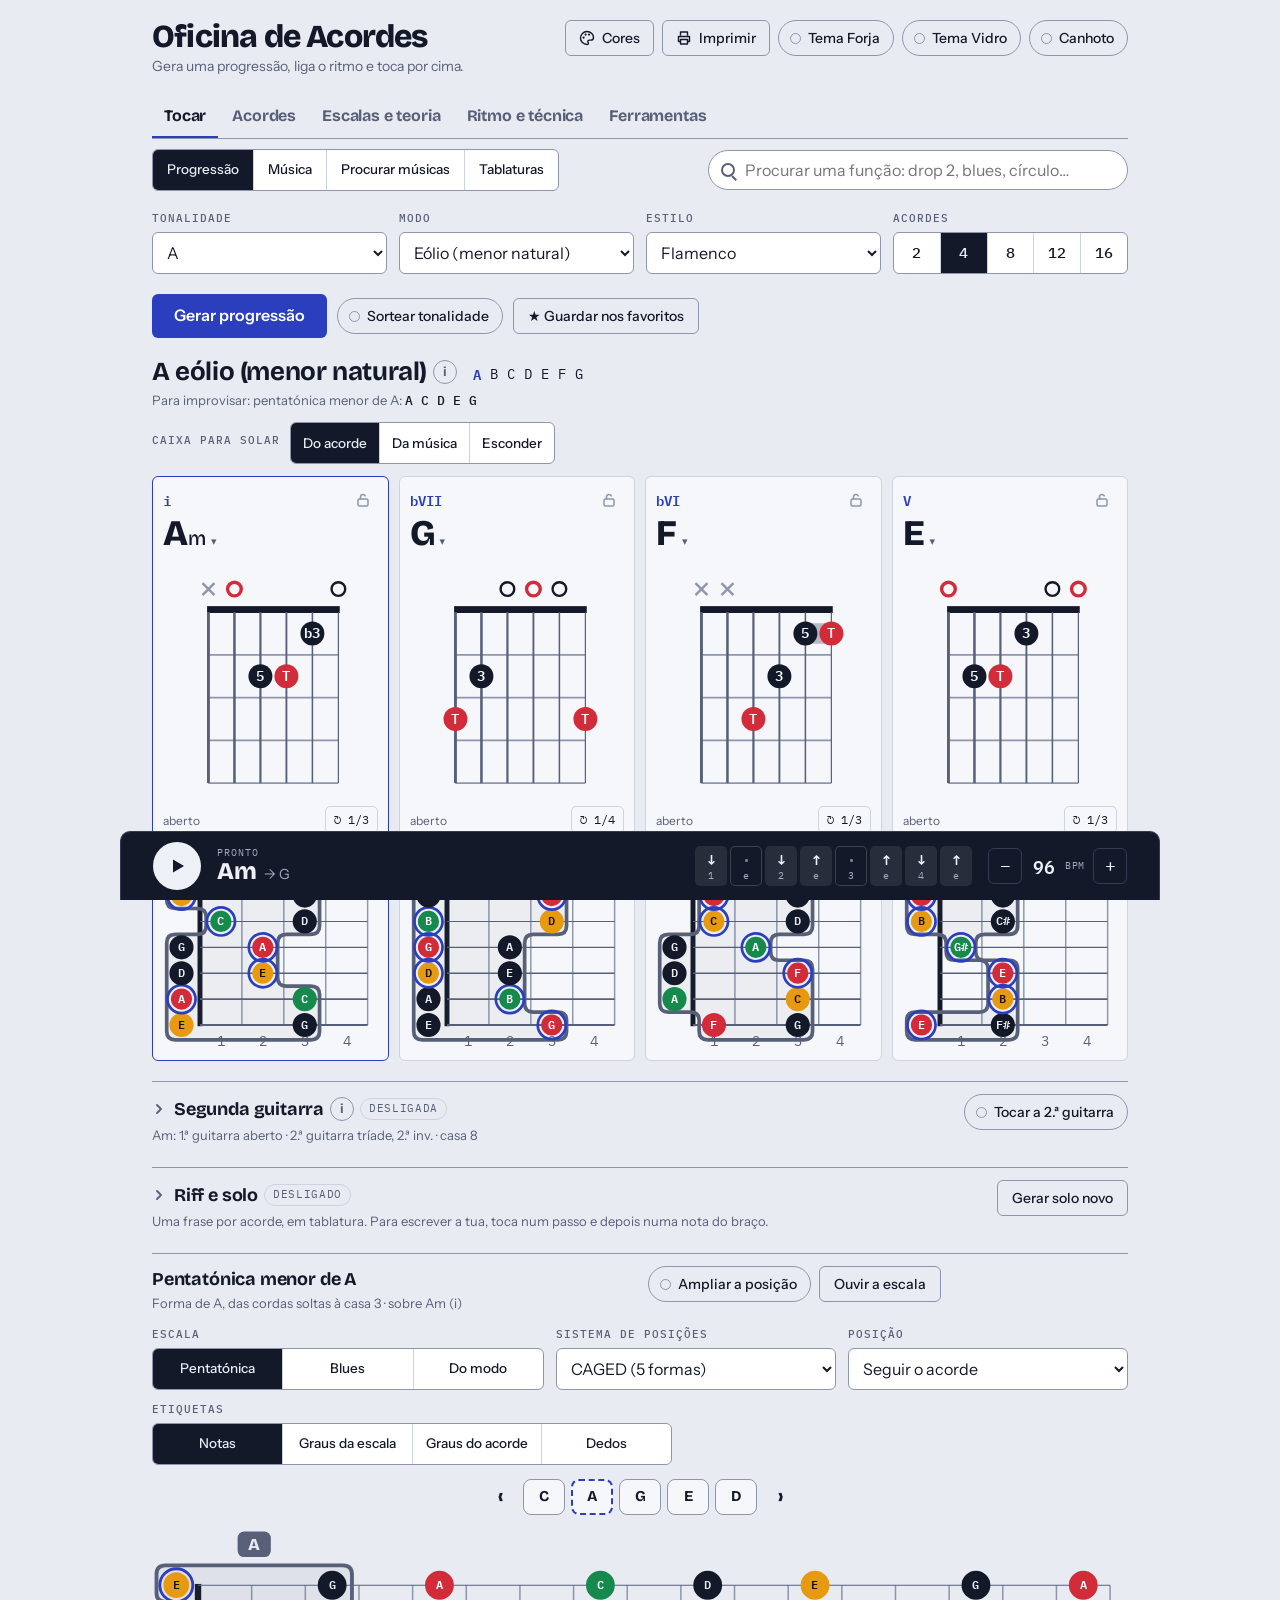
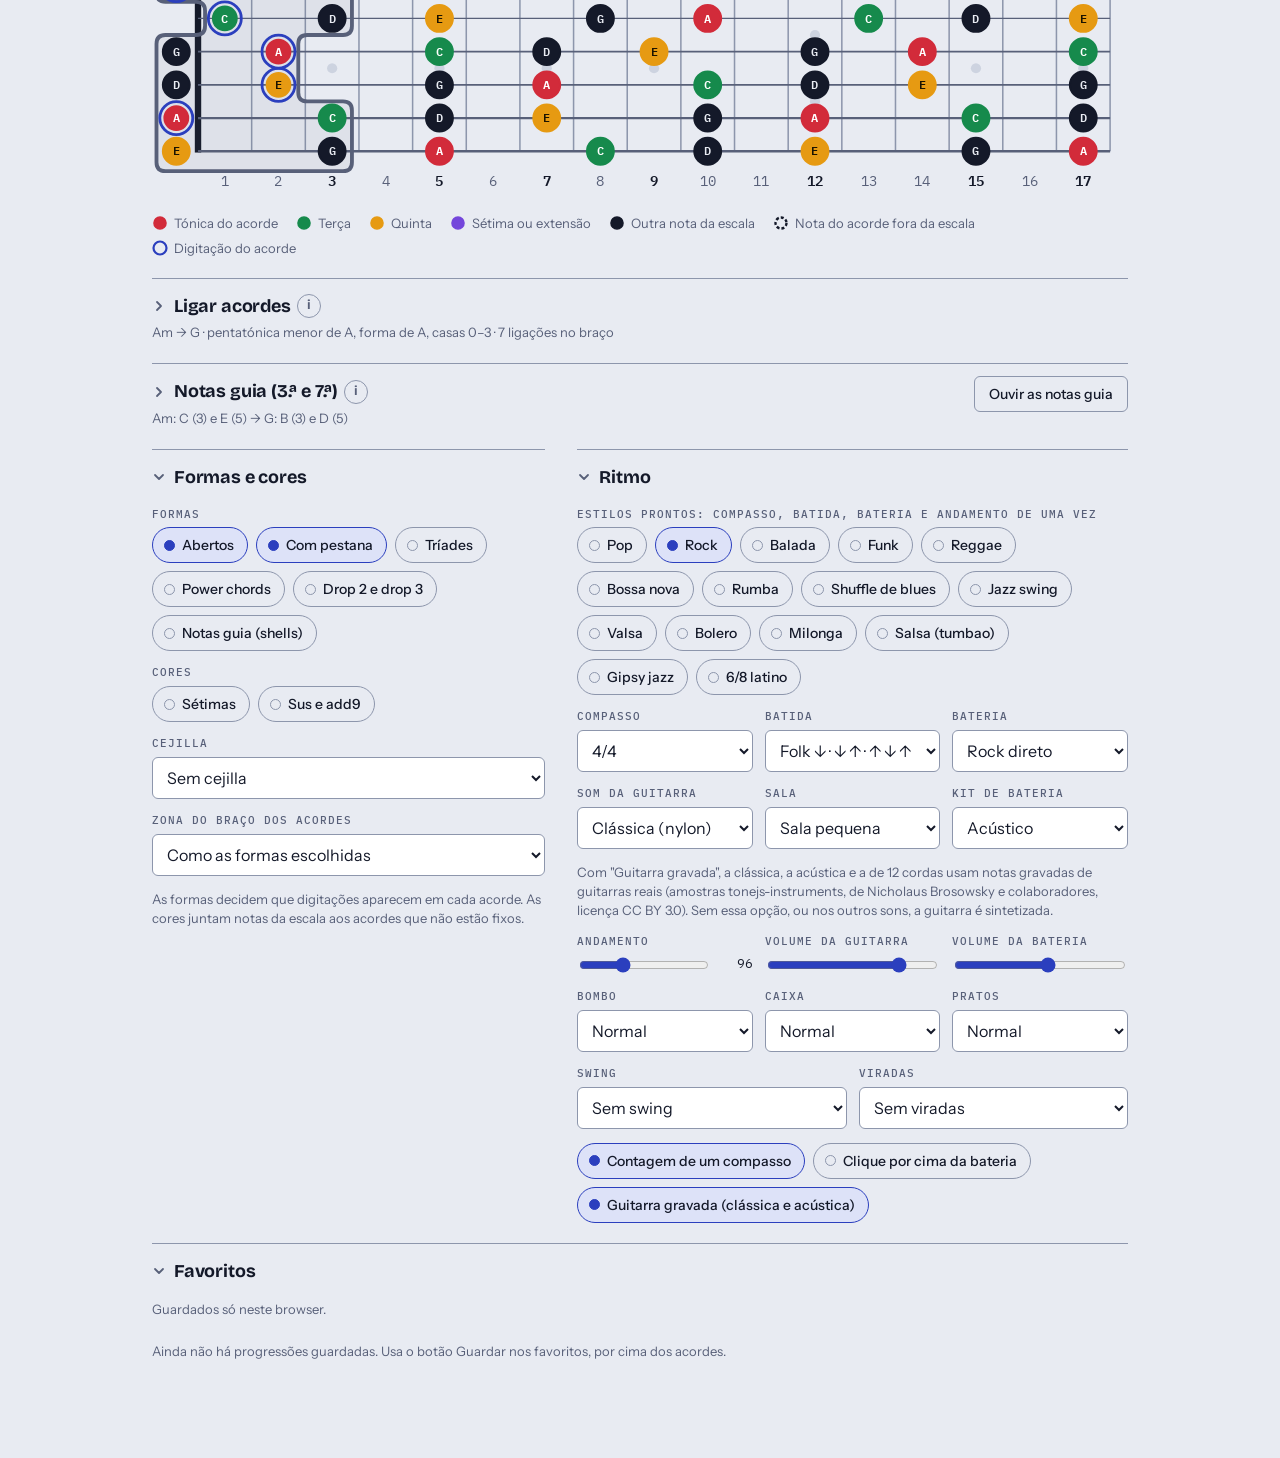
==== commit cf660edd: "Tablaturas (Guitar Pro, MusicXML, texto) com alphaTab local e biblioteca pessoal Co-Authored-By: Cla" ====
--- a/web/oficina.html
+++ b/web/oficina.html
@@ -811,6 +811,46 @@
 [data-skin="vidro"] .fpcell{border-radius:8px;background:rgba(15,23,42,.8);border-color:rgba(148,163,184,.18)}
 [data-skin="vidro"] .fpcell.on{color:#fff;box-shadow:0 2px 8px rgba(0,0,0,.4)}
 [data-skin="vidro"] .fpgrid .now{box-shadow:0 0 0 2px #10B981,0 0 12px rgba(16,185,129,.5)}
+/* ---- Outras IAs ---- */
+.aipick{max-width:560px}
+.aiconf{border:1px solid var(--line);border-radius:8px;padding:8px 12px}
+.aiconf summary{cursor:pointer;font-weight:600;font-size:14px;padding:4px 0}
+.aiconf summary small{font-weight:400;color:var(--muted);margin-left:6px}
+.aiconf[open]{display:grid;gap:10px}
+#fd-aikeys{display:grid;gap:10px}
+.aiprov{border:1px solid var(--line);border-radius:8px;margin:0;padding:8px 10px 10px;display:grid;grid-template-columns:repeat(2,minmax(0,1fr));gap:8px 12px;min-width:0}
+.aiprov legend{font-family:var(--f-display);font-weight:700;font-size:15px;padding:0 4px}
+.aiprov .wide{grid-column:1 / -1}
+.aiprov input{width:100%;height:38px;padding:0 10px;border:1px solid var(--line-strong);border-radius:6px;background:var(--surface);color:var(--ink);font-size:15px;font-family:var(--f-mono)}
+.aiprov .note a{color:var(--accent)}
+@media (max-width:520px){.aiprov{grid-template-columns:minmax(0,1fr)}}
+[data-skin="vidro"] .aiconf,[data-skin="vidro"] .aiprov{border-color:rgba(148,163,184,.18);border-radius:12px}
+[data-skin="vidro"] .aiprov input,[data-skin="vidro"] #fd-q{border-radius:10px;background:rgba(15,23,42,.8);border-color:rgba(148,163,184,.2)}
+[data-skin="forja"] .aiconf,[data-skin="forja"] .aiprov{border-radius:12px}
+/* ---- Tablaturas e biblioteca pessoal ---- */
+.tbfile{display:inline-flex;align-items:center;cursor:pointer;text-decoration:none}
+.tbhead{display:flex;justify-content:space-between;align-items:flex-start;gap:10px 16px;flex-wrap:wrap}
+.tbhead > div{min-width:0;flex:1 1 240px}
+.tbtxt{border:1px solid var(--line);border-radius:8px;padding:8px 12px}
+.tbtxt summary{cursor:pointer;font-weight:600;font-size:14px;padding:4px 0}
+.tbtxt[open]{display:grid;gap:10px}
+#tb-txt{width:100%;min-height:150px;font-family:var(--f-mono);font-size:13px;line-height:1.35;padding:10px 12px;border:1px solid var(--line-strong);border-radius:6px;background:var(--surface);color:var(--ink);resize:vertical;white-space:pre;overflow-x:auto}
+#tb-tname{height:38px;padding:0 10px;border:1px solid var(--line-strong);border-radius:6px;background:var(--surface);color:var(--ink);font-size:15px}
+.tbpaper{background:#fff;color:#111;border-radius:10px;padding:8px 4px;overflow-x:auto;min-height:120px;box-shadow:0 1px 0 rgba(0,0,0,.04),0 6px 20px rgba(0,0,0,.08)}
+#tb-at{min-width:0}
+.at-cursor-bar{background:rgba(43,63,190,.10)}
+.at-selection div{background:rgba(43,63,190,.18)}
+.at-cursor-beat{background:#2B3FBE;width:3px}
+.at-highlight *{fill:#2B3FBE;stroke:#2B3FBE}
+.lib li.libmine{display:flex;gap:4px;align-items:stretch}
+.lib li.libmine > button:first-child{flex:1;min-width:0}
+.lib .libdel{width:auto;min-width:40px;flex:none;display:grid;place-items:center;font-size:18px;color:var(--muted);padding:0 8px}
+.lib .libdel.warn{color:var(--pulse);border-color:var(--pulse);font-size:13px;font-weight:600}
+.lib .libempty{grid-column:1 / -1}
+[data-skin="vidro"] .tbtxt{border-color:rgba(148,163,184,.18);border-radius:12px}
+[data-skin="vidro"] .tbpaper{border-radius:14px;box-shadow:0 8px 24px rgba(0,0,0,.35)}
+[data-skin="vidro"] .lib button{border-radius:12px;background:linear-gradient(145deg,#1E293B,#0F172A);border-color:rgba(148,163,184,.14)}
+[data-skin="forja"] .tbpaper{border-radius:14px}
 /* ---- Fingerpicking ---- */
 .fpgridwrap{overflow-x:auto;min-width:0}
 .fpgrid{display:grid;gap:3px;min-width:min-content;align-items:center}
@@ -953,6 +993,7 @@
         <button type="button" id="tab-prog" data-v="prog" data-g="tocar">Progressão</button>
         <button type="button" id="tab-song" data-v="song" data-g="tocar">Música</button>
         <button type="button" id="tab-find" data-v="find" data-g="tocar">Procurar músicas</button>
+        <button type="button" id="tab-tb" data-v="tb" data-g="tocar">Tablaturas</button>
         <button type="button" id="tab-dic" data-v="dic" data-g="acordes">Dicionário</button>
         <button type="button" id="tab-tri" data-v="tri" data-g="acordes">Tríades</button>
         <button type="button" id="tab-arp" data-v="arp" data-g="acordes">Arpejos</button>
@@ -1344,25 +1385,40 @@
   <div class="view train" id="view-find" hidden>
     <div class="trainhead"><h2>Procurar músicas</h2><p class="note">Encontra a música que queres aprender e abre-a no separador Música: folha de acordes, diagramas, caixas para solar, ritmo e batida.</p></div>
     <section class="panel full" aria-labelledby="h-fd-ask">
-      <h3 id="h-fd-ask">Perguntar ao Claude</h3>
+      <h3 id="h-fd-ask">Perguntar à IA</h3>
       <div class="field"><label for="fd-q">Música e artista</label><input type="text" id="fd-q" maxlength="120" placeholder="ex.: Stand by Me, Ben E. King" autocomplete="off"></div>
       <div class="actions">
         <button type="button" class="primary" id="fd-ask">Procurar os acordes</button>
         <button type="button" class="ghost sm" id="fd-stop" hidden>Parar</button>
         <a class="ghost sm" id="fd-ug" target="_blank" rel="noopener noreferrer" href="https://www.ultimate-guitar.com/">Ultimate Guitar ↗</a>
         <a class="ghost sm" id="fd-cc" target="_blank" rel="noopener noreferrer" href="https://www.cifraclub.com.br/">Cifra Club ↗</a>
+        <a class="ghost sm" id="fd-ss" target="_blank" rel="noopener noreferrer" href="https://www.songsterr.com/">Songsterr ↗</a>
+        <a class="ghost sm" id="fd-ch" target="_blank" rel="noopener noreferrer" href="https://chordify.net/">Chordify ↗</a>
+        <a class="ghost sm" id="fd-yt" target="_blank" rel="noopener noreferrer" href="https://www.youtube.com/">Aulas no YouTube ↗</a>
       </div>
+      <div class="field aipick"><label for="fd-ai">IA a usar</label><select id="fd-ai">
+        <option value="auto">Automático (Claude; se faltar, a 1.ª IA com chave)</option>
+        <option value="claude">Só o Claude</option>
+        <option value="qwen">Qwen (Alibaba)</option>
+        <option value="deepseek">DeepSeek</option>
+        <option value="kimi">Kimi (Moonshot)</option>
+      </select></div>
+      <details class="aiconf" id="fd-aiconf"><summary>Chaves e modelos de Qwen, DeepSeek e Kimi <small id="fd-aisum"></small></summary>
+        <p class="note">Fora do claude.ai (a HTML aberta no PC ou a app Android) o Claude não está disponível. Com a chave de API de uma destas IAs, a procura funciona na mesma. As chaves ficam guardadas só neste dispositivo: não entram nas cópias de segurança nem na sincronização. Cada pesquisa é cobrada na tua conta dessa IA.</p>
+        <div id="fd-aikeys"></div>
+      </details>
       <p class="songmsg ok" id="fd-status" role="status"></p>
       <div id="fd-result"></div>
-      <p class="note">Os acordes vêm do conhecimento do Claude, sem letra. Podem ter erros ou ser uma versão simplificada: confirma de ouvido. Cada pesquisa gasta um pouco da tua utilização do Claude; na primeira vez, a página pede autorização. Os botões dos sites abrem a pesquisa noutra janela.</p>
+      <p class="note">Os acordes vêm do conhecimento da IA, sem letra. Podem ter erros ou ser uma versão simplificada: confirma de ouvido. Com o Claude, cada pesquisa gasta um pouco da tua utilização e, na primeira vez, a página pede autorização. Os botões dos sites abrem a pesquisa noutra janela.</p>
     </section>
     <section class="panel full" aria-labelledby="h-fd-paste">
       <h3 id="h-fd-paste">Colar uma cifra</h3>
-      <p class="note">Copia a cifra de um site (com letra ou sem ela) e cola aqui. A app fica só com os acordes e as secções ([Verso], Refrão:, Intro…), um compasso por acorde, e lê a cejilla e o tom se a cifra os indicar.</p>
+      <p class="note">Copia a cifra de um site (com letra ou sem ela) e cola aqui. A app fica só com os acordes e as secções ([Verso], Refrão:, Intro…), um compasso por acorde, e lê a cejilla e o tom se a cifra os indicar. "Adicionar à biblioteca" guarda-a em Biblioteca › As minhas, sem a letra.</p>
       <textarea id="fd-paste" spellcheck="false" autocomplete="off" rows="6" placeholder="[Intro]&#10;Am  G  F  E&#10;&#10;[Verso]&#10;Am        G&#10;(a letra pode ficar, é ignorada)"></textarea>
       <div class="actions">
         <input type="text" id="fd-pname" maxlength="60" placeholder="Nome da música" aria-label="Nome da música">
         <button type="button" class="primary" id="fd-conv">Converter e abrir na Música</button>
+        <button type="button" class="ghost sm" id="fd-add">Adicionar à biblioteca</button>
       </div>
       <p class="songmsg ok" id="fd-pmsg" role="status"></p>
     </section>
@@ -1470,6 +1526,51 @@
     </section>
   </div>
 
+  <div class="view train" id="view-tb" hidden>
+    <div class="trainhead"><h2>Tablaturas</h2><p class="note">Abre um ficheiro Guitar Pro (do Songsterr, do Ultimate Guitar ou de outro site) ou cola uma tablatura em texto. A app desenha-a e toca-a com um cursor, mais devagar se quiseres, e repete o trecho que escolheres.</p></div>
+    <section class="panel full" aria-labelledby="h-tb-open">
+      <h3 id="h-tb-open">Abrir uma tablatura</h3>
+      <div class="actions">
+        <label class="primary tbfile" for="tb-file" tabindex="0" role="button">Abrir ficheiro Guitar Pro…</label>
+        <input type="file" id="tb-file" accept=".gp,.gp3,.gp4,.gp5,.gpx,.gp7,.gp8,.musicxml,.mxl,.xml" hidden>
+        <button type="button" class="ghost sm" id="tb-demo">Exemplo</button>
+        <a class="ghost sm" id="tb-ss" target="_blank" rel="noopener noreferrer" href="https://www.songsterr.com/">Songsterr ↗</a>
+        <a class="ghost sm" id="tb-ug" target="_blank" rel="noopener noreferrer" href="https://www.ultimate-guitar.com/">Ultimate Guitar ↗</a>
+      </div>
+      <p class="note">Lê Guitar Pro 3 a 8 (.gp3, .gp4, .gp5, .gpx, .gp) e MusicXML. No Songsterr, o ficheiro Guitar Pro descarrega-se na página da tablatura (precisa da conta Plus); no Ultimate Guitar, nas tablaturas do tipo "Guitar Pro". Os botões dos sites procuram a música escrita em Procurar músicas.</p>
+      <details class="tbtxt" id="tb-txtbox">
+        <summary>Colar uma tablatura em texto</summary>
+        <textarea id="tb-txt" spellcheck="false" autocomplete="off" rows="8" placeholder="e|-----------------5-8-|&#10;B|-------------5-8-----|&#10;G|---------5-7---------|&#10;D|-----5-7-------------|&#10;A|-5-7-----------------|&#10;E|---------------------|"></textarea>
+        <div class="actions">
+          <input type="text" id="tb-tname" maxlength="60" placeholder="Nome da música" aria-label="Nome da tablatura">
+          <button type="button" class="primary" id="tb-txtgo">Mostrar e ouvir</button>
+        </div>
+        <p class="songmsg ok" id="tb-txtmsg" role="status"></p>
+        <p class="note">Lê blocos de seis linhas (e B G D A E, ou outra afinação escrita à esquerda), com números de casa, h e p (ligados), / e \ (slides), b (bends, como 7b9), ~ (vibrato) e x (notas abafadas). A letra e as outras linhas são ignoradas. O texto não diz o ritmo: a app deduz as durações pelo espaçamento, por isso confirma de ouvido com a gravação.</p>
+      </details>
+    </section>
+    <section class="panel full" id="tb-player" aria-labelledby="h-tb-play" hidden>
+      <div class="tbhead"><div><h3 id="h-tb-play">Tablatura</h3><p class="note" id="tb-meta"></p></div>
+        <button type="button" class="ghost sm" id="tb-save">Guardar na biblioteca</button></div>
+      <div class="ctl">
+        <div class="field"><label for="tb-track">Instrumento</label><select id="tb-track"></select></div>
+        <div class="field"><span class="lbl" id="tb-vw-lbl">Mostrar</span>
+          <div class="seg txt" id="tb-vw" role="group" aria-labelledby="tb-vw-lbl"><button type="button" data-v="tab">Tablatura</button><button type="button" data-v="mix">Tab e pauta</button><button type="button" data-v="score">Pauta</button></div></div>
+        <div class="field"><label for="tb-speed">Andamento</label><div class="slider"><input type="range" id="tb-speed" min="25" max="150" step="5"><output id="tb-speed-out" for="tb-speed"></output></div></div>
+      </div>
+      <div class="actions">
+        <button type="button" class="primary" id="tb-play">Tocar</button>
+        <button type="button" class="ghost sm" id="tb-stop">Do início</button>
+        <button type="button" class="chip" id="tb-loop" aria-pressed="false">Repetir</button>
+        <button type="button" class="chip" id="tb-metro" aria-pressed="false">Metrónomo</button>
+        <button type="button" class="chip" id="tb-count" aria-pressed="false">Contagem antes</button>
+      </div>
+      <p class="songmsg ok" id="tb-msg" role="status"></p>
+      <p class="hint">Toca num compasso para começar daí. Para treinar um trecho, arrasta por cima das notas para o selecionar e liga "Repetir".</p>
+      <div class="tbpaper"><div id="tb-at"></div></div>
+    </section>
+  </div>
+
   <div class="view train" id="view-dic" hidden>
     <div class="trainhead"><h2 id="dic-title"></h2><p class="note" id="dic-sub"></p></div>
     <div class="ctl">
@@ -2799,7 +2900,7 @@
     suave:{name:'Suave', sw:['#E8838C','#7FC8A0','#F2C97A','#B7A3EC']}
   };
   const GRPS = [[0,1,2],[1,2,3],[2,3,4],[3,4,5]], GRPN = ['E A D','A D G','D G B','G B e'];
-  const VIEWS = ['prog','song','find','dic','ex','fla','tri','arp','met','tun','log','cof','nbr','tec','ref','fp','md'];
+  const VIEWS = ['prog','song','find','tb','dic','ex','fla','tri','arp','met','tun','log','cof','nbr','tec','ref','fp','md'];
   // Tipos de acorde do dicionário, pela ordem em que aparecem.
   const DQ = {
     maj:{name:'Maior', sfx:''}, min:{name:'Menor', sfx:'m'}, '7':{name:'Sétima (dominante)', sfx:'7'}, maj7:{name:'Sétima maior', sfx:'maj7'},
@@ -2931,11 +3032,14 @@
     '5':[['pmin','os power chords pedem pentatónica menor'],['bmin','com a nota azul'],['pmaj','se a música for em tom maior']]
   };
   // Menus agrupados
-  const NAVG = {tocar:['prog','song','find'], acordes:['dic','tri','arp'], escalas:['ex','md','cof','nbr','ref'], ritmo:['fp','tec','met','fla'], ferr:['tun','log']};
-  const VIEWNAME = {prog:'Tocar › Progressão', song:'Tocar › Música', find:'Tocar › Procurar músicas', dic:'Acordes › Dicionário', tri:'Acordes › Tríades', arp:'Acordes › Arpejos',
+  const NAVG = {tocar:['prog','song','find','tb'], acordes:['dic','tri','arp'], escalas:['ex','md','cof','nbr','ref'], ritmo:['fp','tec','met','fla'], ferr:['tun','log']};
+  const VIEWNAME = {prog:'Tocar › Progressão', song:'Tocar › Música', find:'Tocar › Procurar músicas', tb:'Tocar › Tablaturas', dic:'Acordes › Dicionário', tri:'Acordes › Tríades', arp:'Acordes › Arpejos',
     ex:'Escalas › Escalas e modos', cof:'Escalas › Círculo de quintas', nbr:'Escalas › Notas no braço', ref:'Escalas › Folha de referência', md:'Escalas › Modos', tec:'Ritmo › Técnica', fp:'Ritmo › Fingerpicking', met:'Ritmo › Metrónomo', fla:'Ritmo › Flamenco', tun:'Ferramentas › Afinador', log:'Ferramentas › Registo'};
   // Índice de tudo o que a app faz: [título, vista, elemento, palavras-chave]
   const FINDER = [
+    ['Abrir tablatura Guitar Pro (Songsterr, Ultimate Guitar)','tb','#h-tb-open','tablatura tab guitar pro gp gp5 gpx songsterr ultimate guitar musicxml abrir ficheiro'],
+    ['Colar tablatura em texto e ouvir','tb','#tb-txtbox','tablatura tab texto colar ascii ouvir riff solo'],
+    ['Adicionar cifra à biblioteca','find','#h-fd-paste','cifra colar biblioteca guardar adicionar minhas músicas'],
     ['Gerar uma progressão de acordes','prog','#gen','progressão gerar tonalidade modo estilo'],
     ['Forma do blues: 12, 8, quick change, jazz, slow','prog','#style','blues 12 compassos quick change turnaround jazz blues 8 slow'],
     ['Segunda guitarra','prog','#h-g2','dueto duas guitarras segunda'],
@@ -2998,6 +3102,7 @@
     tec:{kind:'perm', perm:0, leg:0, pat:0, ch:'Am', fret:5, sub:4, tempo:60, loop:true, accel:false, shift:false},
     goals:{hours:10, days:5, note:'', rec:{}},
     md:{fam:'greek', mode:'ion', root:0, sys:'4', shape:-1, lab:'deg', tempo:90, drone:false, donly:false, loop:true, cv:'par', ord:'deg'},
+    tb:{speed:100, vw:'tab', loop:false, metro:false, count:false},
     fp:{pat:'travis3', prog:'C Am F G', bars:1, tempo:70, loop:true, click:true, accel:false, custom:{m:'4/4', per:2, steps:['B','2','A','3','B','2','A','3']}},
     ref:{size:'dm90', or:'l', cw:90, ch:40, key:0, theme:'light', margin:10, bleed:0, title:'Guitarra · folha de referência', fmt:'pdf', dpi:200, items:['notes','chords','formula','cof','keys','diat','prog','pent','major','scales','int','caged']},
     print:{items:[], fmt:'html', paper:'a4', orient:'p', margin:'n', color:'color', size:'m', lab:'int', blank:'1', title:'Oficina de Acordes', name:'', date:true, pages:true, help:true, brk:false},
@@ -3111,6 +3216,8 @@
     const MV = s.md && typeof s.md === 'object' ? s.md : {};
     s.md = {mode:typeof MV.mode === 'string' ? MV.mode.slice(0, 12) : 'ion', root:clamp(MV.root|0, 0, 11), sys:['4','3','caged'].includes(MV.sys) ? MV.sys : '4', shape:MV.shape === undefined ? -1 : clamp(MV.shape|0, -1, 7),
       lab:MV.lab === 'note' ? 'note' : 'deg', tempo:clamp(Math.round(+MV.tempo) || 90, 40, 200), drone:!!MV.drone, donly:!!MV.donly, loop:MV.loop !== false, cv:MV.cv === 'rel' ? 'rel' : 'par', ord:MV.ord === 'bright' ? 'bright' : 'deg'};
+    const TBV = s.tb && typeof s.tb === 'object' ? s.tb : {};
+    s.tb = {speed:clamp(Math.round(+TBV.speed) || 100, 25, 150), vw:['tab','mix','score'].includes(TBV.vw) ? TBV.vw : 'tab', loop:!!TBV.loop, metro:!!TBV.metro, count:!!TBV.count};
     const FPV = s.fp && typeof s.fp === 'object' ? s.fp : {}, FC = FPV.custom && typeof FPV.custom === 'object' ? FPV.custom : {};
     const fcm = ['4/4','3/4','6/8'].includes(FC.m) ? FC.m : '4/4', fcp = FC.m === '6/8' ? 3 : [2,4].includes(+FC.per) ? +FC.per : 2, fcn = ({'4/4':4,'3/4':3,'6/8':2})[fcm] * fcp;
     s.fp = {pat:typeof FPV.pat === 'string' ? FPV.pat.slice(0, 20) : 'travis3', prog:typeof FPV.prog === 'string' ? FPV.prog.slice(0, 60) : 'C Am F G', bars:[1,2,4].includes(+FPV.bars) ? +FPV.bars : 1,
@@ -3667,13 +3774,94 @@
     });
     return out.trim();
   }
+  // ---- Outras IAs (Qwen, DeepSeek, Kimi) quando o Claude não está disponível ----
+  // As chaves ficam só neste dispositivo (localStorage 'oa-ai'), fora do estado S: não entram nas cópias nem na sincronização.
+  const AIP = {
+    qwen:{name:'Qwen', url:'https://dashscope-intl.aliyuncs.com/compatible-mode/v1', model:'qwen-plus', keys:'https://modelstudio.console.alibabacloud.com/', hint:'Alibaba Cloud Model Studio. Se a consola te der um endereço próprio (…maas.aliyuncs.com/compatible-mode/v1), cola-o aqui.'},
+    deepseek:{name:'DeepSeek', url:'https://api.deepseek.com', model:'deepseek-flash', keys:'https://platform.deepseek.com/api_keys', hint:'Modelos: deepseek-flash (rápido e barato) ou deepseek-v4-pro.'},
+    kimi:{name:'Kimi', url:'https://api.moonshot.ai/v1', model:'kimi-k3', keys:'https://platform.moonshot.ai/console/api-keys', hint:'Moonshot AI. Para contas da China, o endereço é https://api.moonshot.cn/v1. O kimi-k3 pensa antes de responder: pode demorar mais.'}
+  };
+  const AIK = 'oa-ai';
+  function aiCfg(){
+    let c = {}; try { c = JSON.parse(localStorage.getItem(AIK) || '{}') || {}; } catch (e) {}
+    if (!['auto','claude'].concat(Object.keys(AIP)).includes(c.pick)) c.pick = 'auto';
+    for (const k in AIP) c[k] = Object.assign({key:'', model:AIP[k].model, url:AIP[k].url}, c[k] || {});
+    return c;
+  }
+  function aiSave(c){ try { localStorage.setItem(AIK, JSON.stringify(c)); } catch (e) {} }
+  const aiErr = code => { const e = new Error(code); e.code = code; return e; };
+  // Na APK, o pedido sai pelo Android (sem limites de CORS); no browser, com fetch.
+  async function aiPost(url, headers, body, signal){
+    if (window.OficinaNet) return window.OficinaNet.post(url, headers, body, signal);
+    const r = await fetch(url, {method:'POST', headers, body, signal});
+    return {status:r.status, text:await r.text()};
+  }
+  function aiJson(txt){
+    const s = String(txt || '').replace(/```(?:json)?/gi, ''), a = s.indexOf('{'), b = s.lastIndexOf('}');
+    if (a < 0 || b <= a) throw aiErr('invalid_json');
+    try { return JSON.parse(s.slice(a, b + 1)); } catch (e) { throw aiErr('invalid_json'); }
+  }
+  async function aiAsk(p, prompt, signal){
+    const c = aiCfg()[p], base = String(c.url || AIP[p].url).trim().replace(/\/+$/, '');
+    const url = /\/chat\/completions$/.test(base) ? base : base + '/chat/completions';
+    const body = JSON.stringify({model:c.model || AIP[p].model, stream:false, messages:[
+      {role:'system', content:'Responde só com um objeto JSON válido, sem texto antes nem depois e sem blocos de código.'},
+      {role:'user', content:prompt}]});
+    let r;
+    try { r = await aiPost(url, {'Content-Type':'application/json', 'Authorization':'Bearer ' + c.key}, body, signal); }
+    catch (e) { throw aiErr(e && e.name === 'AbortError' ? 'cancelled' : 'network'); }
+    if (r.status === 401 || r.status === 403) throw aiErr('auth');
+    if (r.status === 402) throw aiErr('billing');
+    if (r.status === 429) throw aiErr('rate_limited');
+    if (r.status === 404) throw aiErr('model');
+    if (r.status >= 400 || r.status < 200){ const e = aiErr('http'); e.status = r.status; throw e; }
+    let j; try { j = JSON.parse(r.text); } catch (e) { throw aiErr('invalid_json'); }
+    const m = j && j.choices && j.choices[0] && j.choices[0].message;
+    return aiJson(m && m.content);
+  }
+  function aiSummary(){
+    const c = aiCfg(), on = Object.keys(AIP).filter(k => c[k].key).map(k => AIP[k].name);
+    $('#fd-aisum').textContent = on.length ? `com chave: ${on.join(', ')}` : 'nenhuma chave';
+  }
+  function renderAi(){
+    const c = aiCfg();
+    $('#fd-ai').value = c.pick;
+    $('#fd-aikeys').innerHTML = Object.entries(AIP).map(([k, p]) => `<fieldset class="aiprov"><legend>${p.name}</legend>
+      <div class="field"><label for="ai-${k}-key">Chave da API</label><input type="password" id="ai-${k}-key" data-p="${k}" data-f="key" autocomplete="off" spellcheck="false" placeholder="sk-…"></div>
+      <div class="field"><label for="ai-${k}-model">Modelo</label><input type="text" id="ai-${k}-model" data-p="${k}" data-f="model" autocomplete="off" spellcheck="false"></div>
+      <div class="field wide"><label for="ai-${k}-url">Endereço da API</label><input type="url" id="ai-${k}-url" data-p="${k}" data-f="url" autocomplete="off" spellcheck="false"></div>
+      <p class="note wide">${esc(p.hint)} <a href="${p.keys}" target="_blank" rel="noopener noreferrer">Criar ou ver a chave ↗</a></p></fieldset>`).join('');
+    for (const k in AIP) ['key','model','url'].forEach(f => { $(`#ai-${k}-${f}`).value = c[k][f]; });
+    aiSummary();
+  }
+  function wireAi(){
+    renderAi();
+    $('#fd-ai').addEventListener('change', e => { const c = aiCfg(); c.pick = e.target.value; aiSave(c); });
+    $('#fd-aikeys').addEventListener('input', e => {
+      const t = e.target, p = t.dataset && t.dataset.p, f = t.dataset && t.dataset.f; if (!p || !f) return;
+      const c = aiCfg(); c[p][f] = t.value.trim(); aiSave(c); aiSummary();
+    });
+    $('#fd-aikeys').addEventListener('change', e => {
+      const t = e.target, p = t.dataset && t.dataset.p, f = t.dataset && t.dataset.f; if (!p || f === 'key' || t.value.trim()) return;
+      const c = aiCfg(); c[p][f] = AIP[p][f]; aiSave(c); t.value = AIP[p][f];
+    });
+  }
   let fdCtl = null, fdLast = null;
   async function askSong(){
     const q = $('#fd-q').value.trim(); if (!q) { $('#fd-status').textContent = 'Escreve o nome da música e, se puderes, o artista.'; return; }
-    let sample = null; try { sample = window.claude && window.claude.use ? await window.claude.use('sample') : null; } catch (e) {}
-    if (!sample){ $('#fd-status').textContent = 'Perguntar ao Claude não está disponível nesta vista. Usa os sites, a cifra colada ou a biblioteca.'; return; }
+    const aic = aiCfg(); let sample = null, prov = null;
+    if (aic.pick === 'auto' || aic.pick === 'claude'){ try { sample = window.claude && window.claude.use ? await window.claude.use('sample') : null; } catch (e) {} }
+    if (!sample && aic.pick !== 'claude') prov = aic.pick === 'auto' ? (Object.keys(AIP).find(k => aic[k].key) || null) : aic.pick;
+    $('#fd-status').className = 'songmsg';
+    if (!sample && !prov){
+      $('#fd-status').textContent = aic.pick === 'claude' ? 'O Claude não está disponível aqui. Escolhe Qwen, DeepSeek ou Kimi em "IA a usar" e põe a chave em baixo.'
+        : 'O Claude não está disponível aqui. Para procurar com Qwen, DeepSeek ou Kimi, põe a chave de uma delas em baixo. Também podes usar os sites, a cifra colada ou a biblioteca.';
+      $('#fd-aiconf').open = true; return;
+    }
+    if (prov && !aic[prov].key){ $('#fd-status').textContent = `Falta a chave de API do ${AIP[prov].name}. Põe-na em baixo.`; $('#fd-aiconf').open = true; return; }
+    const who = sample ? 'Claude' : AIP[prov].name;
     fdCtl = new AbortController(); $('#fd-ask').disabled = true; $('#fd-stop').hidden = false; $('#fd-result').innerHTML = '';
-    $('#fd-status').className = 'songmsg ok'; $('#fd-status').textContent = 'A procurar… pode demorar uns segundos.';
+    $('#fd-status').className = 'songmsg ok'; $('#fd-status').textContent = `A procurar com ${who}… pode demorar uns segundos.`;
     const prompt = `És professor de guitarra. A pessoa quer aprender a tocar: "${q.replace(/"/g, "'")}".
 Responde só com um objeto JSON, sem letra da música (nunca incluas versos da letra), neste formato:
 {"found":true,"title":"","artist":"","key":"Am","tempo":96,"meter":"4/4","capo":0,"strum":"D.DU.UDU","feel":"descrição curta do ritmo e de como tocar, em português de Portugal","sections":[{"name":"Intro","bars":["Am","G","F","E"],"repeat":1}],"confidence":"alta","notes":"avisos curtos em português de Portugal"}
@@ -3686,7 +3874,7 @@
 - confidence: "alta", "média" ou "baixa" conforme tens a certeza dos acordes.
 - Se não conheces a música, responde {"found":false,"notes":"explicação curta"}.`;
     try {
-      const r = await sample.json(prompt, {signal:fdCtl.signal});
+      const r = sample ? await sample.json(prompt, {signal:fdCtl.signal}) : await aiAsk(prov, prompt, fdCtl.signal);
       if (!r || r.found === false || !Array.isArray(r.sections)){ $('#fd-status').textContent = (r && r.notes) ? String(r.notes) : 'Não encontrei essa música. Tenta escrever também o artista, ou usa os sites.'; return; }
       const text = sectionsToText(r.sections), chk = TH.parseSong(text, 4);
       if (!chk.chords.length){ $('#fd-status').textContent = 'A resposta não trazia acordes que a app consiga ler. Tenta outra vez.'; return; }
@@ -3694,7 +3882,7 @@
       const pat = String(r.strum || '').toUpperCase().replace(/[^DU.X]/g, '');
       $('#fd-status').textContent = '';
       $('#fd-result').innerHTML = `<article class="fdcard"><h4>${esc(r.title || q)}</h4>
-        <div class="fdmeta">${r.artist ? `<span>${esc(r.artist)}</span>` : ''}<span>Tom <b>${esc(r.key || '?')}</b></span><span><b>${esc(r.tempo || '?')}</b> BPM</span><span>Compasso <b>${esc(r.meter || '4/4')}</b></span>${+r.capo ? `<span>Cejilla na casa <b>${+r.capo}</b></span>` : ''}<span>Confiança <b>${esc(r.confidence || '?')}</b></span></div>
+        <div class="fdmeta">${r.artist ? `<span>${esc(r.artist)}</span>` : ''}<span>Tom <b>${esc(r.key || '?')}</b></span><span><b>${esc(r.tempo || '?')}</b> BPM</span><span>Compasso <b>${esc(r.meter || '4/4')}</b></span>${+r.capo ? `<span>Cejilla na casa <b>${+r.capo}</b></span>` : ''}<span>Confiança <b>${esc(r.confidence || '?')}</b></span><span>Fonte <b>${esc(who)}</b></span></div>
         ${pat ? `<div class="pat" aria-label="Batida">${[...pat].map(c => `<span class="${c === '.' ? 'rest' : ''}">${{D:'↓', U:'↑', '.':'·', X:'×'}[c]}</span>`).join('')}</div>` : ''}
         ${r.feel ? `<p class="note">${esc(r.feel)}</p>` : ''}
         <pre class="fdsheet">${esc(text)}</pre>
@@ -3706,7 +3894,14 @@
       $('#fd-status').className = 'songmsg';
       $('#fd-status').textContent = c === 'cancelled' ? 'Pesquisa parada.' : c === 'not_granted' ? 'A página não tem autorização para perguntar ao Claude. Usa os sites, a cifra colada ou a biblioteca.'
         : c === 'rate_limited' ? 'Muitos pedidos seguidos; tenta daqui a pouco.' : c === 'invalid_json' ? 'A resposta veio num formato que a app não percebeu. Tenta outra vez.'
-        : c === 'refused' ? 'O Claude não respondeu a este pedido.' : 'Não foi possível procurar agora. Tenta outra vez.';
+        : c === 'refused' ? 'O Claude não respondeu a este pedido.'
+        : c === 'auth' ? `A chave de API do ${who} foi recusada. Confirma-a em "Chaves e modelos".`
+        : c === 'billing' ? `A conta do ${who} não tem saldo. Carrega a conta ou escolhe outra IA.`
+        : c === 'model' ? `O ${who} não encontrou o modelo ou o endereço. Confirma-os em "Chaves e modelos".`
+        : c === 'http' ? `O ${who} respondeu com o erro ${e.status}. Tenta outra vez ou escolhe outra IA.`
+        : c === 'network' ? (window.OficinaNet ? `Não foi possível chegar ao ${who}. Confirma a ligação à internet.`
+            : `O pedido ao ${who} não passou: ou não há internet, ou este browser bloqueia o acesso direto a esta IA. Na app Android funciona sempre; no PC, experimenta outra das IAs.`)
+        : 'Não foi possível procurar agora. Tenta outra vez.';
     } finally { $('#fd-ask').disabled = false; $('#fd-stop').hidden = true; fdCtl = null; }
   }
   // Cifra colada: tira a letra e fica com os acordes, as secções, a cejilla e o tom.
@@ -3736,7 +3931,7 @@
   ];
   function renderLib(){
     const f = ($('#fd-filter').value || '').toLowerCase().normalize('NFD').replace(/[̀-ͯ]/g, '');
-    let o = '';
+    let o = libMineHtml(f);
     LIBG.forEach(([g, name, how]) => {
       const items = LIB.map((x, i) => ({x, i})).filter(({x}) => (x.g || '') === g && (!f || (x.t + ' ' + x.a).toLowerCase().normalize('NFD').replace(/[̀-ͯ]/g, '').includes(f)));
       if (!items.length) return;
@@ -3748,22 +3943,324 @@
     const q = encodeURIComponent($('#fd-q').value.trim());
     $('#fd-ug').href = q ? `https://www.ultimate-guitar.com/search.php?search_type=title&value=${q}` : 'https://www.ultimate-guitar.com/';
     $('#fd-cc').href = q ? `https://www.google.com/search?q=${encodeURIComponent($('#fd-q').value.trim() + ' cifra site:cifraclub.com.br')}` : 'https://www.cifraclub.com.br/';
+    $('#fd-ss').href = q ? `https://www.google.com/search?q=${encodeURIComponent($('#fd-q').value.trim() + ' site:songsterr.com')}` : 'https://www.songsterr.com/';
+    $('#fd-ch').href = q ? `https://www.google.com/search?q=${encodeURIComponent($('#fd-q').value.trim() + ' site:chordify.net')}` : 'https://chordify.net/';
+    $('#fd-yt').href = q ? `https://www.youtube.com/results?search_query=${encodeURIComponent($('#fd-q').value.trim() + ' aula guitarra')}` : 'https://www.youtube.com/';
     renderLib();
   }
   function wireFind(){
     $('#fd-q').addEventListener('input', renderFind);
     $('#fd-q').addEventListener('keydown', e => { if (e.key === 'Enter') askSong(); });
+    wireAi();
     $('#fd-ask').addEventListener('click', askSong);
     $('#fd-stop').addEventListener('click', () => { if (fdCtl) fdCtl.abort(); });
     $('#fd-result').addEventListener('click', e => { if (e.target.closest('#fd-open') && fdLast) loadSongData(fdLast); });
     $('#fd-filter').addEventListener('input', renderLib);
-    $('#fd-lib').addEventListener('click', e => { const b = e.target.closest('button'); if (!b) return; const x = LIB[+b.dataset.i];
+    $('#fd-lib').addEventListener('click', e => { const b = e.target.closest('button'); if (!b) return; if (b.dataset.mine || b.dataset.del){ libMine(b); return; } const x = LIB[+b.dataset.i];
       loadSongData({name:x.t + ' — ' + x.a, text:x.s, key:x.k, tempo:x.bpm, meter:x.m, pat:x.p, capo:x.c || 0, feel:x.n ? 'Melodia tradicional. Acompanhamento simples proposto pela app (tónica, quarta e quinta): confirma-o a cantar.' : 'Versão simplificada da biblioteca: confirma de ouvido.'}); });
+    $('#fd-add').addEventListener('click', addCifra);
     $('#fd-conv').addEventListener('click', () => {
       const r = convertSheet($('#fd-paste').value);
       if (!r.text){ $('#fd-pmsg').className = 'songmsg'; $('#fd-pmsg').textContent = 'Não encontrei linhas só com acordes. Confirma que a cifra tem os acordes em linhas próprias.'; return; }
       loadSongData({name:$('#fd-pname').value.trim() || 'Cifra colada', text:r.text, key:r.key, tempo:S.song.tempo, meter:S.song.beats === 3 ? '3/4' : '4/4', pat:S.song.pat, capo:r.capo, feel:'Convertida de uma cifra colada: um compasso por acorde. Ajusta as barras no texto se for preciso.'});
     });
+  }
+
+  /* ---------- Tablaturas: Guitar Pro e MusicXML (alphaTab), tablatura em texto e biblioteca pessoal ---------- */
+  const AT_CDN = 'https://cdn.jsdelivr.net/npm/@coderline/alphatab@1.8.4/dist/';
+  const AT_BASE = AT_CDN;
+  const TBKEY = 'oficina-tablaturas-v1';
+  let tabs = [], tbApi = null, tbAtP = null, tbCur = null, tbPlayerOk = false, tbSoundT = 0, libArmed = null, tbOpenSeq = 0;
+  try { const v = JSON.parse(localStorage.getItem(TBKEY) || '[]'); if (Array.isArray(v)) tabs = v.filter(t => t && t.id && (t.kind === 'gp' || (t.kind === 'txt' && typeof t.tex === 'string'))); } catch (e) {}
+  const tbWrite = () => { try { localStorage.setItem(TBKEY, JSON.stringify(tabs)); } catch (e) {} };
+  const atUrl = p => new URL(AT_BASE + p, location.href).href;
+  const TBVW = {tab:'Tab', mix:'ScoreTab', score:'Score'};
+
+  // Ficheiros Guitar Pro guardados no IndexedDB (podem ter centenas de KB: não cabem bem no localStorage).
+  let tbDbP = null;
+  function tbDb(){
+    if (!tbDbP) tbDbP = new Promise((ok, ko) => {
+      let r; try { r = indexedDB.open('oficina-tablaturas', 1); } catch (e) { ko(e); return; }
+      r.onupgradeneeded = () => r.result.createObjectStore('files');
+      r.onsuccess = () => ok(r.result); r.onerror = () => ko(r.error);
+    }).catch(e => { tbDbP = null; throw e; });
+    return tbDbP;
+  }
+  async function idbDo(mode, fn){
+    const db = await tbDb();
+    return new Promise((ok, ko) => {
+      const tx = db.transaction('files', mode), st = tx.objectStore('files'), q = fn(st);
+      tx.oncomplete = () => ok(q && 'result' in q ? q.result : undefined); tx.onerror = () => ko(tx.error); tx.onabort = () => ko(tx.error);
+    });
+  }
+  const idbGet = id => idbDo('readonly', st => st.get(id));
+  const idbPut = (id, v) => idbDo('readwrite', st => st.put(v, id));
+  const idbDel = id => idbDo('readwrite', st => st.delete(id));
+  function u8ToB64(u){ let s = ''; for (let i = 0; i < u.length; i += 0x8000) s += String.fromCharCode.apply(null, u.subarray(i, i + 0x8000)); return btoa(s); }
+  function b64ToU8(b){ const s = atob(b), u = new Uint8Array(s.length); for (let i = 0; i < s.length; i++) u[i] = s.charCodeAt(i); return u; }
+
+  // Cópias de segurança: as tablaturas vão dentro do .json (os ficheiros Guitar Pro em base64).
+  async function tbExport(){
+    const out = [];
+    for (const t of tabs){
+      const o = Object.assign({}, t);
+      if (t.kind === 'gp'){ try { const b = await idbGet(t.id); if (!b) continue; o.data = u8ToB64(b instanceof Uint8Array ? b : new Uint8Array(b)); } catch (e) { continue; } }
+      out.push(o);
+    }
+    return out;
+  }
+  async function tbImport(list){
+    let n = 0;
+    for (const t of Array.isArray(list) ? list : []){
+      if (!t || typeof t.id !== 'string' || tabs.some(y => y.id === t.id)) continue;
+      if (t.kind === 'gp'){ if (typeof t.data !== 'string') continue; try { await idbPut(t.id, b64ToU8(t.data)); } catch (e) { continue; } }
+      else if (t.kind !== 'txt' || typeof t.tex !== 'string') continue;
+      const o = Object.assign({}, t); delete o.data; o.name = String(o.name || 'Tablatura').slice(0, 80); tabs.push(o); n++;
+    }
+    if (n){ tabs.sort((a, b) => (b.created || 0) - (a.created || 0)); tbWrite(); if (S.view === 'find') renderLib(); }
+    return n;
+  }
+
+  // ---- Tablatura em texto → alphaTex ----
+  const TB_STD = ['E4','B3','G3','D3','A2','E2'];
+  const TB_FLAT = {DB:'C#', EB:'D#', GB:'F#', AB:'G#', BB:'A#'};
+  function tbLine(l){
+    const m = /^\s*([A-Ga-g][#b]?)?\s*[|:]?/.exec(l), body = l.slice(m[0].length).replace(/\s+$/, '');
+    if ((body.match(/-/g) || []).length < 4 || /[^\-0-9|hpbrxX\/\\~()<>.*^=sS ]/.test(body)) return null;
+    return {name:m[1] || '', body};
+  }
+  function tbParseText(raw, name){
+    const lines = String(raw || '').replace(/\t/g, '    ').split(/\r?\n/), blocks = [];
+    let run = [];
+    const close = () => { for (let i = 0; i + 6 <= run.length; i += 6) blocks.push(run.slice(i, i + 6)); run = []; };
+    lines.forEach(l => { const t = tbLine(l); if (t) run.push(t); else close(); });
+    close();
+    if (!blocks.length) return {err:'Não encontrei blocos de seis linhas de tablatura (e|---, B|---, …).'};
+    // Afinação: as letras à esquerda do primeiro bloco, se forem todas diferentes da afinação normal.
+    let tuning = '';
+    const nm = blocks[0].map(x => x.name.toUpperCase());
+    if (nm.every(Boolean) && nm.join() !== 'E,B,G,D,A,E'){
+      const oct = [4,3,3,3,2,2];
+      tuning = nm.map((n, i) => (TB_FLAT[n] || n) + (n[0] === 'B' && i === 0 ? 3 : n[0] === 'C' && i >= 4 ? 3 : oct[i])).join(' ');
+    }
+    const bars = [], gaps = [];
+    let nNotes = 0;
+    blocks.forEach(B => {
+      const L = Math.max(...B.map(x => x.body.length)), rows = B.map(x => x.body.padEnd(L, '-')), notes = [], barHits = new Map();
+      rows.forEach((r, s) => {
+        let i = 0;
+        while (i < L){
+          const ch = r[i];
+          if (ch === '|'){ barHits.set(i, (barHits.get(i) || 0) + 1); i++; continue; }
+          if (ch === 'x' || ch === 'X'){ notes.push({col:i, s, dead:true, w:1}); i++; continue; }
+          if (ch >= '0' && ch <= '9'){
+            let j = i + 1;
+            if (r[j] >= '0' && r[j] <= '9' && +(ch + r[j]) <= 24) j++;
+            const n = {col:i, s, fret:+r.slice(i, j), w:j - i};
+            const t = r[j];
+            if (t === 'h' || t === 'p'){ n.h = true; j++; }
+            else if (t === '/' || t === '\\' || t === 's' || t === 'S'){ n.sl = true; j++; }
+            else if (t === 'b'){
+              j++; let k = j; while (k < L && r[k] >= '0' && r[k] <= '9' && k - j < 2) k++;
+              const tgt = k > j ? +r.slice(j, k) : n.fret + 2; n.bend = clamp((tgt - n.fret) * 2, 1, 8); j = k;
+              if (r[j] === 'r'){ j++; while (j < L && r[j] >= '0' && r[j] <= '9') j++; }
+            } else if (t === '~'){ n.v = true; j++; }
+            notes.push(n); i = j; continue;
+          }
+          i++;
+        }
+      });
+      // Notas da mesma coluna (ou desalinhadas de uma casa por causa dos números de dois algarismos) tocam juntas.
+      notes.sort((a, b) => a.col - b.col || a.s - b.s);
+      const evs = [];
+      notes.forEach(n => {
+        const e = evs[evs.length - 1];
+        if (e && (n.col === e.col || (n.col - e.col === 1 && (n.w > 1 || e.notes.some(x => x.w > 1)))) && !e.notes.some(x => x.s === n.s)) e.notes.push(n);
+        else evs.push({col:n.col, notes:[n]});
+      });
+      const cuts = [...barHits.entries()].filter(([, k]) => k >= 3).map(([c]) => c).sort((a, b) => a - b);
+      const edges = [0].concat(cuts.filter(c => c > 0)).concat(cuts.includes(L - 1) ? [] : [L]);
+      for (let b = 0; b + 1 < edges.length; b++){
+        const a = edges[b], z = edges[b + 1], inBar = evs.filter(e => e.col >= a && e.col < z);
+        if (!inBar.length && z - a < 4) continue;
+        inBar.forEach((e, k) => { e.gap = (k + 1 < inBar.length ? inBar[k + 1].col : z) - e.col; if (k + 1 < inBar.length) gaps.push(e.gap); });
+        bars.push(inBar); nNotes += inBar.reduce((s, e) => s + e.notes.length, 0);
+      }
+    });
+    if (!nNotes) return {err:'Encontrei as linhas da tablatura, mas nenhum número de casa.'};
+    const sg = gaps.slice().sort((a, b) => a - b), unit = sg.length ? Math.max(1, sg[Math.floor(sg.length / 2)]) : 2;
+    const dur = g => { const r = g / unit; return r <= .7 ? 16 : r <= 1.4 ? 8 : r <= 2.8 ? 4 : r <= 5.5 ? 2 : 1; };
+    const nt = n => {
+      const fx = [];
+      if (n.h) fx.push('h'); if (n.sl) fx.push('sl'); if (n.v) fx.push('v'); if (n.bend) fx.push(`b (0 ${n.bend})`);
+      return (n.dead ? 'x' : n.fret) + '.' + (n.s + 1) + (fx.length ? `{${fx.join(' ')}}` : '');
+    };
+    const q = s => String(s || '').replace(/["\\]/g, '');
+    const body = bars.map(bar => bar.length ? bar.map(e => `:${dur(e.gap)} ` + (e.notes.length > 1 ? `(${e.notes.map(nt).join(' ')})` : nt(e.notes[0]))).join(' ') : ':1 r').join(' | ');
+    const tex = `\\title "${q(name) || 'Tablatura'}" \\tempo 90${tuning ? ' \\tuning ' + tuning : ''} . ${body} |`;
+    const text = blocks.map(B => B.map(x => (x.name || ' ') + '|' + x.body).join('\n')).join('\n\n');
+    return {tex, text, bars:bars.length, notes:nNotes, tuning};
+  }
+
+  // ---- alphaTab ----
+  function loadAT(){
+    if (window.alphaTab) return Promise.resolve();
+    if (!tbAtP) tbAtP = new Promise((ok, ko) => {
+      const s = document.createElement('script'); s.src = atUrl('alphaTab.min.js');
+      s.onload = () => window.alphaTab ? ok() : ko(new Error('load'));
+      s.onerror = () => { tbAtP = null; s.remove(); ko(new Error('load')); };
+      document.head.appendChild(s);
+    });
+    return tbAtP;
+  }
+  function tbMsg(t, err){ $('#tb-msg').className = 'songmsg' + (err ? '' : ' ok'); $('#tb-msg').textContent = t || ''; }
+  async function tbEnsure(){
+    await loadAT();
+    if (tbApi) return tbApi;
+    const A = window.alphaTab, T = S.tb;
+    tbApi = new A.AlphaTabApi($('#tb-at'), {
+      core:{fontDirectory:atUrl('font/'), scriptFile:atUrl('alphaTab.min.js'), useWorkers:false, engine:'svg'},
+      display:{staveProfile:TBVW[T.vw], scale:innerWidth < 600 ? .72 : .95},
+      notation:{rhythmMode:'ShowWithBars'},
+      player:{enablePlayer:true, enableCursor:true, enableUserInteraction:true, soundFont:atUrl('soundfont/sonivox.sf2'), outputMode:A.PlayerOutputMode.WebAudioScriptProcessor, scrollOffsetY:-90}
+    });
+    tbApi.scoreLoaded.on(sc => {
+      if (!tbCur) return;
+      if (tbCur.kind === 'gp'){ tbCur.title = sc.title || tbCur.name; tbCur.artist = sc.artist || ''; }
+      $('#h-tb-play').textContent = tbCur.title || tbCur.name || 'Tablatura';
+      const meta = [tbCur.artist, sc.tempo ? sc.tempo + ' BPM' : '', sc.masterBars.length + (sc.masterBars.length === 1 ? ' compasso' : ' compassos'), tbCur.kind === 'txt' && tbCur.text ? 'ritmo deduzido do espaçamento' : ''].filter(Boolean);
+      $('#tb-meta').textContent = meta.join(' · ');
+      let gi = sc.tracks.findIndex(t => t.staves.some(st => st.tuning && st.tuning.length === 6));
+      if (gi < 0) gi = sc.tracks.findIndex(t => t.staves.some(st => st.isStringed || st.showTablature));
+      $('#tb-track').innerHTML = sc.tracks.map((t, i) => `<option value="${i}">${esc(t.name || 'Faixa ' + (i + 1))}</option>`).join('');
+      $('#tb-track').value = String(Math.max(0, gi)); $('#tb-track').disabled = sc.tracks.length < 2;
+      if (gi > 0) setTimeout(() => tbApi.renderTracks([sc.tracks[gi]]), 0);
+    });
+    tbApi.error.on(() => { tbMsg('Não consegui ler esta tablatura. Confirma que é um ficheiro Guitar Pro (.gp3 a .gp) ou MusicXML.', true); });
+    tbApi.playerReady.on(() => { tbPlayerOk = true; clearTimeout(tbSoundT); if (/som/.test($('#tb-msg').textContent)) tbMsg(''); tbApply(); });
+    tbApi.playerStateChanged.on(e => { $('#tb-play').textContent = e.state === 1 ? 'Pausa' : 'Tocar'; });
+    return tbApi;
+  }
+  function tbApply(){
+    if (!tbApi) return;
+    const T = S.tb;
+    try { tbApi.playbackSpeed = T.speed / 100; tbApi.isLooping = T.loop; tbApi.metronomeVolume = T.metro ? 1 : 0; tbApi.countInVolume = T.count ? 1 : 0; } catch (e) {}
+  }
+  function tbPause(){ try { if (tbApi && tbApi.playerState === 1) tbApi.pause(); } catch (e) {} }
+  async function tbOpen(entry){
+    const seq = ++tbOpenSeq;
+    if (S.view !== 'tb') setView('tb');
+    tbCur = entry; $('#tb-player').hidden = false; $('#h-tb-play').textContent = entry.name || 'Tablatura'; $('#tb-meta').textContent = '';
+    tbMsg('A preparar a tablatura…');
+    try { await tbEnsure(); }
+    catch (e) { tbMsg('Não foi possível carregar o leitor de tablaturas. Confirma a ligação à internet e tenta outra vez.', true); return; }
+    if (seq !== tbOpenSeq) return;
+    tbPause(); tbMsg('');
+    if (entry.kind === 'gp') tbApi.load(entry.bytes); else tbApi.tex(entry.tex);
+    renderTb();
+    if (!tbPlayerOk){ clearTimeout(tbSoundT); tbSoundT = setTimeout(() => { if (!tbPlayerOk) tbMsg('O som das tablaturas não arrancou nesta vista (o browser pode estar a bloqueá-lo). A tablatura vê-se na mesma; na app Android e na HTML aberta no PC o som funciona.', true); }, 12000); }
+    $('#tb-player').scrollIntoView({block:'start', behavior:'smooth'});
+  }
+  async function tbOpenSaved(id){
+    const t = tabs.find(x => x.id === id); if (!t) return;
+    if (t.kind === 'txt'){ tbOpen({kind:'txt', id, name:t.name, title:t.name, tex:t.tex, text:t.text}); return; }
+    try { const b = await idbGet(id); if (!b) throw new Error('missing'); tbOpen({kind:'gp', id, name:t.name, bytes:b instanceof Uint8Array ? b : new Uint8Array(b)}); }
+    catch (e) { setView('find'); $('#fd-lib').scrollIntoView({block:'start'}); }
+  }
+  async function tbSave(){
+    const c = tbCur; if (!c) return;
+    const name = String(c.title || c.name || 'Tablatura').slice(0, 80);
+    const old = c.id ? tabs.find(x => x.id === c.id) : tabs.find(x => x.kind === c.kind && x.name === name);
+    const id = old ? old.id : 'tab-' + Date.now().toString(36) + Math.random().toString(36).slice(2, 6);
+    const o = {id, kind:c.kind, name, artist:String(c.artist || '').slice(0, 80), created:old ? old.created : Date.now()};
+    if (c.kind === 'gp'){
+      try { await idbPut(id, c.bytes); } catch (e) { tbMsg('Não foi possível guardar o ficheiro neste browser (o armazenamento pode estar desligado ou cheio).', true); return; }
+      o.size = c.bytes.length;
+    } else { o.tex = c.tex; o.text = c.text; }
+    tabs = [o].concat(tabs.filter(x => x.id !== id)); tbWrite(); c.id = id;
+    tbMsg(old ? 'Tablatura atualizada na biblioteca.' : 'Guardada na biblioteca, em Procurar músicas › Biblioteca › As minhas.');
+  }
+  function renderTb(){
+    const T = S.tb;
+    segMark('#tb-vw', T.vw);
+    $('#tb-speed').value = T.speed; $('#tb-speed-out').textContent = T.speed + '%';
+    $('#tb-loop').setAttribute('aria-pressed', T.loop); $('#tb-metro').setAttribute('aria-pressed', T.metro); $('#tb-count').setAttribute('aria-pressed', T.count);
+    const q = ($('#fd-q').value || '').trim();
+    $('#tb-ss').href = q ? `https://www.google.com/search?q=${encodeURIComponent(q + ' site:songsterr.com')}` : 'https://www.songsterr.com/';
+    $('#tb-ug').href = q ? `https://www.ultimate-guitar.com/search.php?search_type=title&value=${encodeURIComponent(q)}` : 'https://www.ultimate-guitar.com/';
+    $('#tb-player').hidden = !tbCur;
+  }
+  const TB_DEMO = '\\title "Exercício: pentatónica de Lá menor" \\artist "Oficina de Acordes" \\tempo 80 . :8 5.6 8.6 5.5 7.5 5.4 7.4 5.3 7.3 | :8 5.2 8.2 5.1 8.1 :4 8.1{b (0 4)} 5.1 | :8 7.3{h} 9.3 5.2 8.2{p} 5.2 7.3 5.3 7.4 | :2 5.4 :4 (5.6 7.5 7.4) r |';
+  function wireTb(){
+    $('#tb-file').addEventListener('change', e => {
+      const f = e.target.files && e.target.files[0]; e.target.value = ''; if (!f) return;
+      if (f.size > 15 * 1024 * 1024){ tbMsg('Ficheiro grande demais (mais de 15 MB).', true); return; }
+      const fr = new FileReader();
+      fr.onload = () => tbOpen({kind:'gp', name:f.name.replace(/\.[^.]+$/, ''), bytes:new Uint8Array(fr.result)});
+      fr.onerror = () => tbMsg('Não foi possível ler o ficheiro.', true);
+      fr.readAsArrayBuffer(f);
+    });
+    $('.tbfile').addEventListener('keydown', e => { if (e.key === 'Enter' || e.key === ' '){ e.preventDefault(); $('#tb-file').click(); } });
+    $('#tb-demo').addEventListener('click', () => tbOpen({kind:'txt', name:'Exercício: pentatónica de Lá menor', title:'Exercício: pentatónica de Lá menor', artist:'Oficina de Acordes', tex:TB_DEMO, text:''}));
+    $('#tb-txtgo').addEventListener('click', () => {
+      const name = $('#tb-tname').value.trim() || 'Tablatura colada', r = tbParseText($('#tb-txt').value, name);
+      $('#tb-txtmsg').className = 'songmsg' + (r.err ? '' : ' ok');
+      if (r.err){ $('#tb-txtmsg').textContent = r.err; return; }
+      $('#tb-txtmsg').textContent = `${r.bars} ${r.bars === 1 ? 'compasso' : 'compassos'}, ${r.notes} notas${r.tuning ? ', afinação ' + r.tuning : ''}.`;
+      tbOpen({kind:'txt', name, title:name, tex:r.tex, text:r.text});
+    });
+    $('#tb-save').addEventListener('click', tbSave);
+    $('#tb-play').addEventListener('click', () => { if (!tbApi) return; if (!tbPlayerOk){ tbMsg('O som ainda está a carregar…'); return; } tbApply(); tbApi.playPause(); });
+    $('#tb-stop').addEventListener('click', () => { if (tbApi) tbApi.stop(); });
+    $('#tb-track').addEventListener('change', e => { if (tbApi && tbApi.score) tbApi.renderTracks([tbApi.score.tracks[+e.target.value]]); });
+    $('#tb-vw').addEventListener('click', e => {
+      const b = e.target.closest('button'); if (!b) return; S.tb.vw = b.dataset.v; segMark('#tb-vw', S.tb.vw); save();
+      if (tbApi && window.alphaTab){ tbApi.settings.display.staveProfile = window.alphaTab.StaveProfile[TBVW[S.tb.vw]]; tbApi.updateSettings(); tbApi.render(); }
+    });
+    $('#tb-speed').addEventListener('input', e => { S.tb.speed = clamp(+e.target.value, 25, 150); $('#tb-speed-out').textContent = S.tb.speed + '%'; tbApply(); save(); });
+    [['#tb-loop','loop'], ['#tb-metro','metro'], ['#tb-count','count']].forEach(([id, k]) => $(id).addEventListener('click', () => { S.tb[k] = !S.tb[k]; $(id).setAttribute('aria-pressed', S.tb[k]); tbApply(); save(); }));
+  }
+
+  // ---- Biblioteca pessoal: cifras e músicas guardadas + tablaturas ----
+  function libMineHtml(f){
+    const norm = s => String(s || '').toLowerCase().normalize('NFD').replace(/[\u0300-\u036f]/g, '');
+    const items = songs.map(s => ({k:'song', id:s.id, t:s.name || 'Sem nome', sub:(s.src === 'cifra' ? 'Cifra · ' : 'Música · ') + String(s.text || '').replace(/\[[^\]]*\]|\|/g, ' ').replace(/\s+/g, ' ').trim().slice(0, 48)}))
+      .concat(tabs.map(t => ({k:'tab', id:t.id, t:t.name, sub:(t.kind === 'gp' ? 'Guitar Pro' : 'Tablatura em texto') + (t.artist ? ' · ' + t.artist : '')})))
+      .filter(x => !f || norm(x.t + ' ' + x.sub).includes(f));
+    if (!items.length && f) return '';
+    const where = cloud.ready ? 'As cifras e músicas sincronizam com a tua conta; as tablaturas ficam neste dispositivo.' : 'Ficam neste dispositivo e entram nas cópias de segurança (Ferramentas › Registo).';
+    return `<li class="libh">As minhas<i>Cifras que adicionaste, músicas guardadas no separador Música e tablaturas. ${where}</i></li>` + (items.length ? items.map(x => {
+      const key = x.k + ':' + x.id, armed = libArmed === key;
+      return `<li class="libmine"><button type="button" data-mine="${x.k}" data-id="${esc(x.id)}"><b>${esc(x.t)}</b><small>${esc(x.sub)}</small></button>`
+        + `<button type="button" class="libdel${armed ? ' warn' : ''}" data-del="${x.k}" data-id="${esc(x.id)}" aria-label="${armed ? 'Confirmar: apagar' : 'Apagar'} ${esc(x.t)}">${armed ? 'Apagar?' : '×'}</button></li>`;
+    }).join('') : '<li class="status libempty">Ainda não guardaste nada. Cola uma cifra e usa "Adicionar à biblioteca", ou abre uma tablatura em Tocar › Tablaturas.</li>');
+  }
+  function libMine(b){
+    const k = b.dataset.mine || b.dataset.del, id = b.dataset.id;
+    if (b.dataset.del){
+      const key = k + ':' + id;
+      if (libArmed !== key){ libArmed = key; renderLib(); return; }
+      libArmed = null;
+      if (k === 'song'){ songArmed = id; delSong(id); }
+      else { tabs = tabs.filter(x => x.id !== id); tbWrite(); idbDel(id).catch(() => {}); if (tbCur && tbCur.id === id) delete tbCur.id; }
+      renderLib(); return;
+    }
+    libArmed = null;
+    if (k === 'song'){ setView('song'); openSong(id); } else tbOpenSaved(id);
+  }
+  // Cifra colada → biblioteca (fica como música guardada: só acordes e secções, sem letra).
+  function addCifra(){
+    const r = convertSheet($('#fd-paste').value);
+    if (!r.text){ $('#fd-pmsg').className = 'songmsg'; $('#fd-pmsg').textContent = 'Não encontrei linhas só com acordes. Confirma que a cifra tem os acordes em linhas próprias.'; return; }
+    const name = ($('#fd-pname').value.trim() || 'Cifra colada').slice(0, 60), kc = r.key ? TH.parseChord(r.key) : null;
+    const f = {kind:'song', created:Date.now(), name, text:r.text, beats:S.song.beats === 3 ? 3 : 4, tempo:S.song.tempo,
+      key:kc ? kc.pc + ':' + (['min','m7','m6'].includes(kc.q) ? 'aeo' : 'ion') : 'auto', vo:{}, pat:S.song.pat, capo:r.capo, src:'cifra'};
+    const old = songs.find(x => (x.name || '') === name), id = old ? old.id : 'song-' + Date.now().toString(36) + Math.random().toString(36).slice(2, 6);
+    songs = sortSongs([Object.assign({id}, f)].concat(songs.filter(x => x.id !== id)));
+    if (cloud.col) cloudDo(() => cloud.col.doc(id).set(f)); else writeLocal(SONGKEY, songs);
+    renderSongs(); renderLib();
+    $('#fd-pmsg').className = 'songmsg ok';
+    $('#fd-pmsg').textContent = `"${name}" ${old ? 'atualizada' : 'adicionada'} na biblioteca, em As minhas (${r.text.split('\n').filter(l => l.startsWith('|')).length} linhas de acordes${r.capo ? ', cejilla na casa ' + r.capo : ''}). A letra não foi guardada.`;
   }
 
   /* ---------- Música: acordes de uma canção, folha de acordes e forma para solar ---------- */
@@ -4080,7 +4577,8 @@
     const G = S.song; if (!G.text.trim()) return;
     const old = songs.find(x => (x.name || '') === G.name && G.name);
     const id = old ? old.id : 'song-' + Date.now().toString(36) + Math.random().toString(36).slice(2, 6);
-    const f = {kind:'song', created:Date.now(), name:G.name, text:G.text, beats:G.beats, tempo:G.tempo, key:G.key, vo:clone(G.vo)};
+    const f = {kind:'song', created:Date.now(), name:G.name, text:G.text, beats:G.beats, tempo:G.tempo, key:G.key, vo:clone(G.vo), pat:G.pat, capo:G.capo};
+    if (old && old.src) f.src = old.src;
     songs = sortSongs([Object.assign({id}, f)].concat(songs.filter(x => x.id !== id)));
     if (cloud.col) cloudDo(() => cloud.col.doc(id).set(f)); else writeLocal(SONGKEY, songs);
     renderSongs(); $('#song-msg').className = 'songmsg ok'; $('#song-msg').textContent = old ? 'Música atualizada.' : 'Música guardada.';
@@ -4089,6 +4587,8 @@
     const f = songs.find(x => x.id === id); if (!f) return;
     trStop(); Object.assign(S.song, {text:String(f.text || ''), name:String(f.name || ''), beats:[2,3,4,6].includes(f.beats) ? f.beats : 4,
       tempo:clamp(+f.tempo || 80, 40, 260), key:typeof f.key === 'string' ? f.key : 'auto', vo:f.vo && typeof f.vo === 'object' ? clone(f.vo) : {}});
+    if (typeof f.pat === 'string' && /^[DU.X]{2,24}$/.test(f.pat)) Object.assign(S.song, {strum:'pat', pat:f.pat});
+    if (f.capo !== undefined) S.song.capo = clamp(+f.capo || 0, 0, 7);
     songSel = 0; $('#song-text').value = S.song.text; $('#song-name').value = S.song.name; renderSong(); save();
     $('#song-text').scrollIntoView({block:'center', behavior:'smooth'});
   }
@@ -5202,7 +5702,7 @@
   function bkMsg(t, err){ $('#bk-msg').className = 'songmsg' + (err ? '' : ' ok'); $('#bk-msg').textContent = t; }
   async function saveBackup(){
     const d = new Date(), stamp = `${d.getFullYear()}-${String(d.getMonth() + 1).padStart(2, '0')}-${String(d.getDate()).padStart(2, '0')}`;
-    const data = JSON.stringify({app:BKAPP, version:1, saved:d.toISOString(), settings:JSON.parse(snapshot()), favs, songs, practice}, null, 1);
+    const data = JSON.stringify({app:BKAPP, version:1, saved:d.toISOString(), settings:JSON.parse(snapshot()), favs, songs, practice, tabs:await tbExport()}, null, 1);
     const filename = `oficina-acordes-${stamp}.json`;
     let dl = null; try { dl = window.claude && window.claude.use ? await window.claude.use('downloads') : null; } catch (e) {}
     if (dl){
@@ -5222,9 +5722,9 @@
       let x = null; try { x = JSON.parse(fr.result); } catch (e) {}
       if (!x || x.app !== BKAPP){ bkPending = null; $('#bk-ask').hidden = true; bkMsg('Este ficheiro não é uma cópia da Oficina de Acordes.', true); return; }
       bkPending = x;
-      const nf = Array.isArray(x.favs) ? x.favs.length : 0, ns = Array.isArray(x.songs) ? x.songs.length : 0, nd = x.practice && x.practice.days ? Object.keys(x.practice.days).length : 0;
+      const nt = Array.isArray(x.tabs) ? x.tabs.length : 0, nf = Array.isArray(x.favs) ? x.favs.length : 0, ns = Array.isArray(x.songs) ? x.songs.length : 0, nd = x.practice && x.practice.days ? Object.keys(x.practice.days).length : 0;
       const when = x.saved ? new Date(x.saved).toLocaleString('pt-PT', {dateStyle:'medium', timeStyle:'short'}) : '?';
-      bkMsg(`Cópia de ${when}: ${nf} ${nf === 1 ? 'favorito' : 'favoritos'}, ${ns} ${ns === 1 ? 'música' : 'músicas'}, ${nd} ${nd === 1 ? 'dia' : 'dias'} de registo. "Juntar" acrescenta o que falta e mantém as tuas definições; "Repor tudo" troca também as definições.`);
+      bkMsg(`Cópia de ${when}: ${nf} ${nf === 1 ? 'favorito' : 'favoritos'}, ${ns} ${ns === 1 ? 'música' : 'músicas'}, ${nt} ${nt === 1 ? 'tablatura' : 'tablaturas'}, ${nd} ${nd === 1 ? 'dia' : 'dias'} de registo. "Juntar" acrescenta o que falta e mantém as tuas definições; "Repor tudo" troca também as definições.`);
       $('#bk-ask').hidden = false;
     };
     fr.onerror = () => bkMsg('Não foi possível ler o ficheiro.', true);
@@ -5243,6 +5743,7 @@
       songs.push(f); ns++; if (cloud.col){ const o = Object.assign({}, f); delete o.id; cloudDo(() => cloud.col.doc(f.id).set(o)); }
     });
     songs = sortSongs(songs);
+    if (Array.isArray(x.tabs) && x.tabs.length) tbImport(x.tabs);
     const days = Object.assign({}, practice.days), od = x.practice && x.practice.days || {};
     Object.keys(od).forEach(k => { if (/^\d{4}-\d{2}-\d{2}$/.test(k) && (+od[k] || 0) > (days[k] || 0)) days[k] = Math.round(+od[k]); });
     practice = {days};
@@ -5673,11 +6174,11 @@
     document.addEventListener('keydown', e => { if (e.key === 'Escape' && !menu.hidden){ close(); btn.focus(); } });
   }
   function setView(v){
-    stop(); trStop(); S.view = v;
+    stop(); trStop(); tbPause(); S.view = v;
     S.navLast = Object.assign({}, S.navLast, {[groupOf(v)]:v});
     VIEWS.forEach(k => { $('#view-' + k).hidden = k !== v; });
     segMark('#tabs', v); renderNav();
-    const draw = {find:renderFind, song:renderSong, dic:renderDic, ex:renderEx, fla:renderFla, tri:renderTri, arp:renderArp, met:renderMet, tun:renderTun, log:renderLog, cof:renderCof, nbr:renderNb, tec:renderTec, ref:renderRef, fp:renderFp, md:renderMd}[v]; if (draw) draw();
+    const draw = {find:renderFind, song:renderSong, dic:renderDic, ex:renderEx, fla:renderFla, tri:renderTri, arp:renderArp, met:renderMet, tun:renderTun, log:renderLog, cof:renderCof, nbr:renderNb, tec:renderTec, ref:renderRef, fp:renderFp, md:renderMd, tb:renderTb}[v]; if (draw) draw();
     save();
   }
   function wireExtras(){
@@ -7244,7 +7745,7 @@
     });
   }
 
-  wire(); wireTrainers(); wireExtras(); wireStrumEdit(); wireG2(); wireSong(); wireBackup(); wirePal(); applyPalette(); renderRT(); wireMini(); wireLink(); wireFind(); wireLead(); wireEx(); wireDic(); wireNav(); wireGuide(); wireCof(); wireNb(); wireTec(); wireGoals(); wirePrint(); wireRef(); wireFp(); wireMd(); fixRhythmKeys(); refreshVoicings(false); renderAll(); renderFavs(); setPlayUi(false); setView(S.view);
+  wire(); wireTrainers(); wireExtras(); wireStrumEdit(); wireG2(); wireSong(); wireBackup(); wirePal(); applyPalette(); renderRT(); wireMini(); wireLink(); wireFind(); wireLead(); wireEx(); wireDic(); wireNav(); wireGuide(); wireCof(); wireNb(); wireTec(); wireGoals(); wirePrint(); wireRef(); wireFp(); wireMd(); wireTb(); fixRhythmKeys(); refreshVoicings(false); renderAll(); renderFavs(); setPlayUi(false); setView(S.view);
   booted = true; lastSet = snapshot();
   initCloud();
 })();
